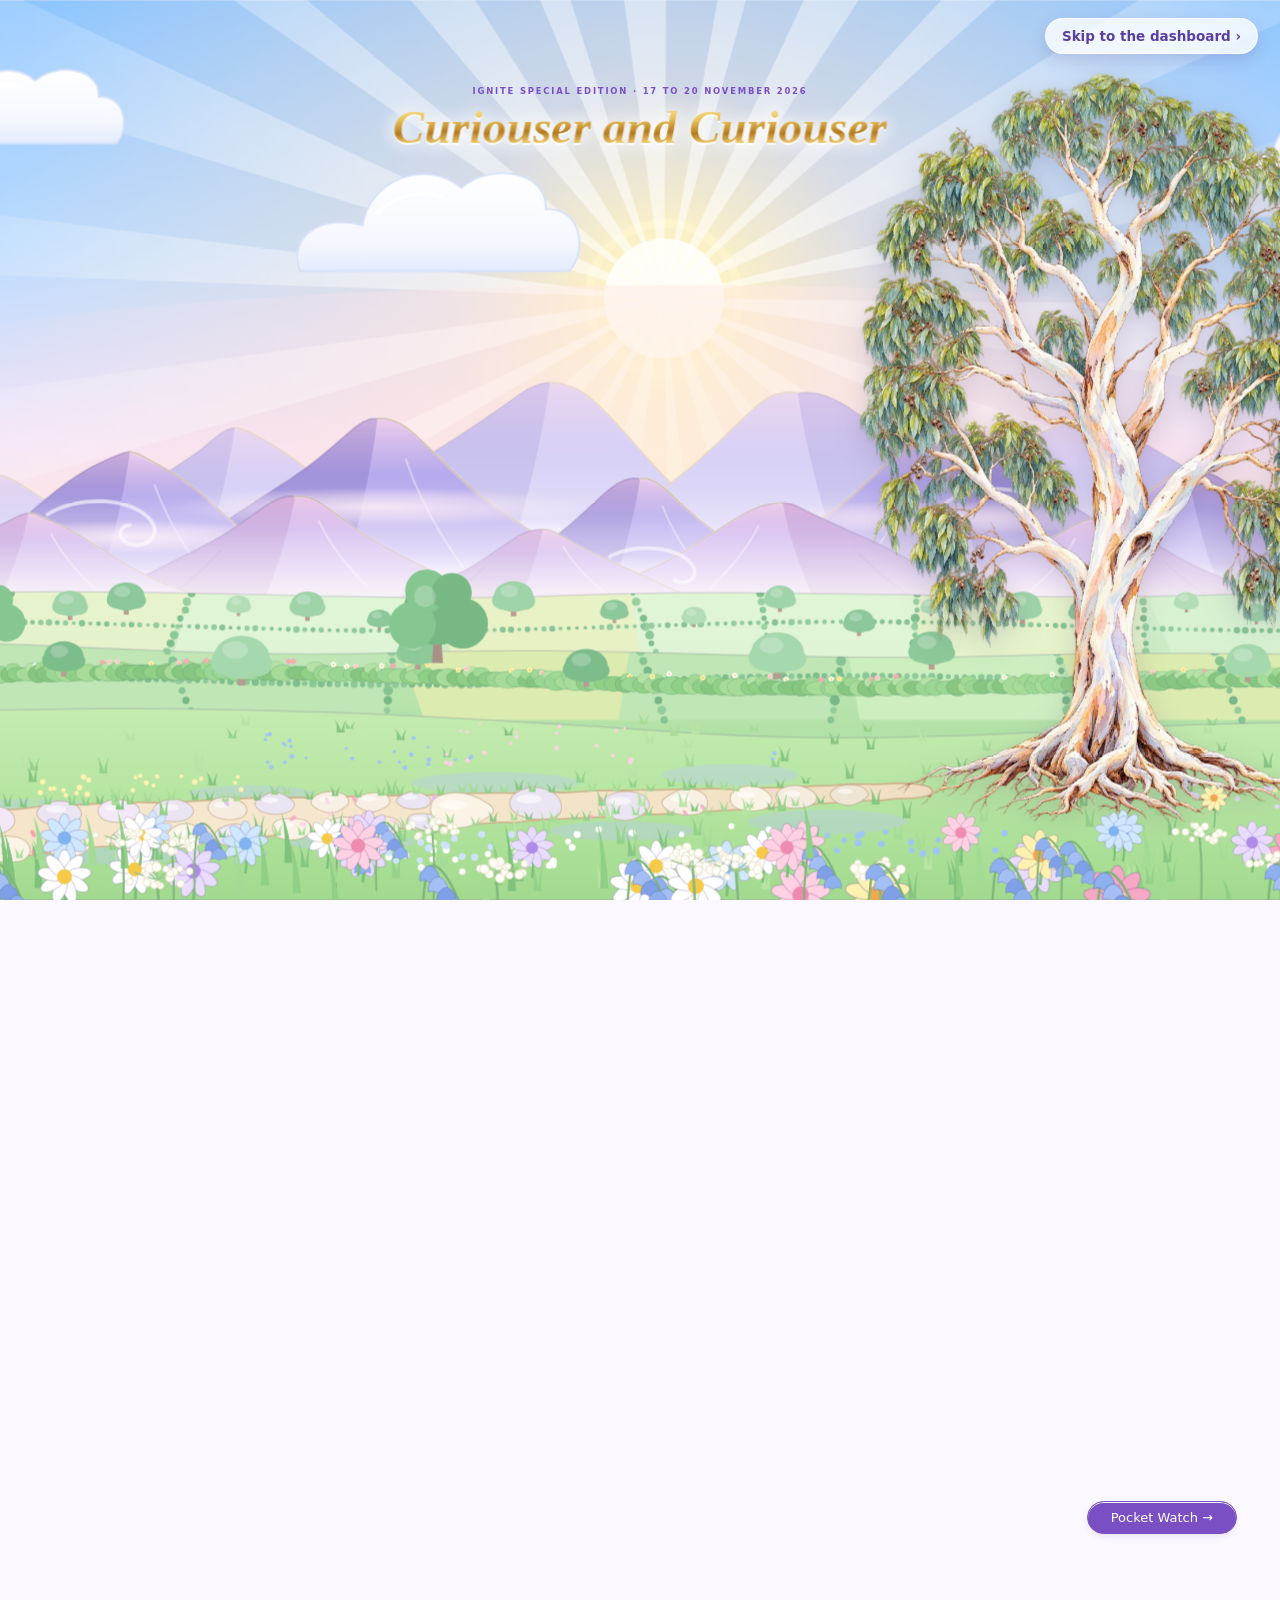
==== index.html @ 5c3e4cbd "IgniteUpdate" ====
<!DOCTYPE html>
<html lang="en-AU" dir="ltr">
<head><meta charset="utf-8"><meta name="viewport" content="width=device-width,initial-scale=1"><meta name="color-scheme" content="light">
<meta name="description" content="What&#x27;s new in Microsoft AI, and what it means for Queensland public sector agencies. Ignite Special Edition covers 17 to 20 November 2026. Built from public sources."><meta name="theme-color" content="#c9b6f2"><link rel="icon" type="image/png" sizes="32x32" href="[data-uri]"><link rel="icon" type="image/png" sizes="16x16" href="[data-uri]"><link rel="icon" type="image/png" sizes="96x96" href="assets/favicon-96.2135ca003a.png"><link rel="apple-touch-icon" sizes="180x180" href="assets/apple-touch-180.22fc357d3d.png">
<meta property="og:type" content="website"><meta property="og:site_name" content="Curiouser and Curiouser"><meta property="og:title" content="Curiouser and Curiouser | Ignite Special Edition"><meta property="og:description" content="What&#x27;s new in Microsoft AI, and what it means for Queensland public sector agencies. Ignite Special Edition covers 17 to 20 November 2026. Built from public sources."><meta property="og:url" content="https://www.curiouserandcuriouser.com.au/"><meta property="og:image" content="https://www.curiouserandcuriouser.com.au/preview.jpg"><meta property="og:image:width" content="1200"><meta property="og:image:height" content="630"><meta property="og:image:alt" content="A Wonderland garden of giant flowers and topiary animals, with the title Curiouser and Curiouser"><meta property="og:locale" content="en_AU">
<meta name="twitter:card" content="summary_large_image"><meta name="twitter:title" content="Curiouser and Curiouser | Ignite Special Edition"><meta name="twitter:description" content="What&#x27;s new in Microsoft AI, and what it means for Queensland public sector agencies. Ignite Special Edition covers 17 to 20 November 2026. Built from public sources."><meta name="twitter:image" content="https://www.curiouserandcuriouser.com.au/preview.jpg">
<script>(function(){try{var P=location.pathname;if(/^https?:$/.test(location.protocol)&&/^\/[^\/.]+$/.test(P)&&!/^\/issue-[a-z0-9]+$/i.test(P))history.replaceState(null,'',P+'/'+location.search+location.hash)}catch(e){}var R=document.documentElement;R.classList.add('ccload');/* v78: which side of the looking-glass (cc-side); the letters #garden and #lookingglass choose it (v79: not #glass, the address of a chapter); the garden is the default */try{var h0=location.hash,sd=null;/* v90: a learning plan link opens the garden's School on the plan, with no welcome or set-up */if(h0.indexOf('#plan=')===0){window.CC_PLAN=h0.slice(6);sd='garden';localStorage.setItem('cc-side',sd);if(!localStorage.getItem('cc-side-how'))localStorage.setItem('cc-side-how','plan');history.replaceState(null,'',location.pathname+location.search+'#school')}else if(h0.indexOf('#progress=')===0){/* v94: Take my progress with me. The link carries the reader's own School ticks and plans to this browser (nothing is stored anywhere else) */try{var ps=h0.slice(10).replace(/-/g,'+').replace(/_/g,'/');while(ps.length%4)ps+='=';var po=JSON.parse(decodeURIComponent(escape(atob(ps))));if(po&&po.v===1&&po.k){for(var pk in po.k){if(/^cc-(mts-(term|ticks|stage|on|sub)|term|gterm|bk-(read|prac|pass)|plan-open|plans|plan-draft|sch-(who|uses|keep)|cb-(ticks|sq)|cat|cat-path)$/.test(pk)&&typeof po.k[pk]==='string')localStorage.setItem(pk,po.k[pk])}window.CC_PROG=true}}catch(e){}window.CC_DEEP=true;sd='garden';localStorage.setItem('cc-side',sd);if(!localStorage.getItem('cc-side-how'))localStorage.setItem('cc-side-how','progress');history.replaceState(null,'',location.pathname+location.search+'#school')}else if(/^#touch-[a-z0-9-]+$/i.test(h0)){/* v92: a What does it touch? link opens its page through the looking-glass (unless the reader already chose a side), with no welcome in the way */window.CC_DEEP=true;sd=localStorage.getItem('cc-side');if(!sd){sd='glass';localStorage.setItem('cc-side',sd);localStorage.setItem('cc-side-how','link')}}else if(h0==='#garden'||h0==='#lookingglass'){sd=h0==='#garden'?'garden':'glass';localStorage.setItem('cc-side',sd);localStorage.setItem('cc-side-how','letter');history.replaceState(null,'',location.pathname+location.search+'#overview')}else sd=localStorage.getItem('cc-side');R.classList.add(sd==='glass'?'ccglass':'ccgarden')}catch(e){R.classList.add('ccgarden')}try{var th=localStorage.getItem('cc-theme');if(th==='dark'||(th==='auto'&&matchMedia('(prefers-color-scheme: dark)').matches)){R.classList.add('ccdark');document.write('<link rel="stylesheet" id="ccdarkcss" href="assets/dark.770c6f17af.css">')}}catch(e){}try{if(localStorage.getItem('cc-calm')==='1')R.classList.add('calm')}catch(e){}try{if(!window.CC_PLAN&&!window.CC_DEEP&&(location.hash==='#welcome'||!localStorage.getItem('cc-intro-issue-ignite')))R.classList.add('ccpre')}catch(e){R.classList.add('ccpre')}
/* lighter effects for modest computers: no graphics chip (virtual desktops), very few cores or little memory. cc-lite 1 forces on, 0 forces off */
var lite=false,why='';try{var f=localStorage.getItem('cc-lite');if(f==='1'){lite=true;why='chosen'}else if(f!=='0'){var n=navigator,c=n.hardwareConcurrency||8,m=n.deviceMemory||0;if(c<=2||(m&&m<=2)||(c<=4&&m&&m<=4)){lite=true;why='device'}if(!lite){var cv=document.createElement('canvas'),gl=cv.getContext('webgl')||cv.getContext('experimental-webgl');if(!gl){lite=true;why='nogl'}else{var d=gl.getExtension('WEBGL_debug_renderer_info'),r=d?String(gl.getParameter(d.UNMASKED_RENDERER_WEBGL)):'';if(/SwiftShader|llvmpipe|softpipe|Basic Render|Software/i.test(r)){lite=true;why='software'}var lc=gl.getExtension('WEBGL_lose_context');if(lc)lc.loseContext()}}}}catch(e){}if(lite){R.classList.add('lite');window.CC_LITE=why}
window.ccP=function(x){var b=document.getElementById('cclbar');if(b)b.style.width=Math.max(6,Math.round(x*100))+'%'};
addEventListener('load',function(){setTimeout(function(){R.classList.remove('ccload');if(!document.getElementById('ix')&&!window.CC_IX_WAIT)R.classList.remove('ccpre')},1500)});})();</script>
<style>#ccl{display:none}html.ccload #ccl,html.ccpre #ccl{display:grid}html.ccload body>*:not(#ccl):not(#ix),html.ccpre body>*:not(#ccl):not(#ix){visibility:hidden!important}html.ccload body,html.ccpre body{background:#fffaf3!important;overflow:hidden}
#ccl{position:fixed;inset:0;z-index:4900;place-items:center;background:radial-gradient(circle at 50% 42%,#ffffff 0%,#fffaf3 42%,#f4ecff 100%);font-family:Georgia,'Times New Roman',serif;color:#3a2a63;transition:opacity .45s ease}
html.ccl-out #ccl{opacity:0;pointer-events:none}
html.ccdark #ccl{background:radial-gradient(circle at 50% 42%,#29225c 0%,#15123c 46%,#0b0a1f 100%);color:#efe8ff}html.ccdark.ccload body,html.ccdark.ccpre body{background:#0e0c27!important}html.ccdark .cclc .k{color:#b9a3f2}html.ccdark .cclm{color:#c9bfe0}html.ccdark .cclm2{color:#a59cbc}html.ccdark .cclb{background:rgba(185,163,242,.18)}
.cclc{display:flex;flex-direction:column;align-items:center;gap:10px;text-align:center;padding:24px}
.cclcat{width:96px;height:56px;margin-bottom:-6px}.cclcat .ccg,.cclcat .cce,.cclcat .cco{opacity:0;animation:cclin .7s forwards}.cclcat .ccg{animation-delay:.25s}.cclcat .cce{animation-delay:1.2s}.cclcat .cco{animation-delay:2.4s;animation-duration:1.4s}
.cclw{width:84px;height:84px;filter:drop-shadow(0 6px 14px rgba(84,58,140,.18))}.cclw .h{transform-origin:42px 50px;animation:cclh 3s linear infinite}.cclw .h2{animation-duration:36s}@keyframes cclh{to{transform:rotate(360deg)}}
.cclc b{font:700 26px/1.15 Georgia,serif;letter-spacing:.3px}.cclc .k{font:700 11.5px/1 'Segoe UI',system-ui,sans-serif;letter-spacing:2px;text-transform:uppercase;color:#7a4fc4}
.cclm{font:italic 16px/1.4 Georgia,serif;color:#5b5274}.cclm2{font:13px/1.4 'Segoe UI',system-ui,sans-serif;color:#8a82a0;opacity:0;animation:cclin .8s 7s forwards}@keyframes cclin{to{opacity:1}}
.cclb{width:200px;height:6px;border-radius:99px;background:rgba(122,79,196,.14);overflow:hidden;margin-top:4px}.cclb i{display:block;height:100%;width:6%;border-radius:inherit;background:linear-gradient(90deg,#c9b6f2,#7a4fc4);transition:width .5s ease}
@media (prefers-reduced-motion:reduce){.cclw .h{animation:none}.cclcat .ccg,.cclcat .cce,.cclcat .cco{animation:none;opacity:1}}</style>
<title>Curiouser and Curiouser | Ignite Special Edition | Microsoft AI update for the Queensland public sector</title>
<style>:root{--ink:#2b2340;--ink2:#5b5274;--mute:#8a82a0;--lilac:#c9b6f2;--lilac2:#ece4ff;--mint:#bfeedd;--mint2:#e6fbf3;--peach:#ffd3bd;--peach2:#fff0e7;--sky:#bfe0fb;--sky2:#e9f5ff;--rose:#f7c3d4;--rose2:#fff0f5;--butter:#fbe7a8;--plum:#7a4fc4;--teal:#2f9c8a;--coral:#e0785e;--glass:rgba(255,255,255,.58);--glass2:rgba(255,255,255,.78);--line:rgba(122,79,196,.16);--shadow:0 10px 30px rgba(84,58,140,.13),0 2px 6px rgba(84,58,140,.06);--r:22px;--bg:#fbf8ff;--card:#fff}@media (prefers-color-scheme: dark){:root{--bg:#fbf8ff}}*{box-sizing:border-box}html{scroll-behavior:smooth}body{margin:0;font-family:"Segoe UI Variable Text","Segoe UI",system-ui,-apple-system,sans-serif;color:var(--ink);background:var(--bg);font-size:15px;line-height:1.5;overflow-x:hidden}body:before{content:"";position:fixed;inset:0;z-index:-2;background:radial-gradient(900px 600px at 10% 10%,#efe6ff 0,transparent 60%),radial-gradient(800px 600px at 90% 20%,#e3f7ff 0,transparent 60%),radial-gradient(900px 700px at 50% 100%,#fff0e6 0,transparent 60%),var(--bg)}a{color:var(--plum)}h1,h2,h3,h4{font-family:"Georgia","Iowan Old Style","Palatino Linotype",serif;font-weight:600;margin:0;letter-spacing:.2px}.wrap{max-width:1320px;margin:0 auto;padding:0 24px}.nav{position:sticky;top:0;z-index:50;backdrop-filter:blur(14px) saturate(1.4);-webkit-backdrop-filter:blur(14px) saturate(1.4);background:rgba(255,255,255,.62);border-bottom:1px solid var(--line)}.nav .wrap{display:flex;align-items:center;gap:14px;height:58px}.brand{display:flex;align-items:center;gap:10px;font-family:Georgia,serif;font-weight:700;white-space:nowrap}.brand svg{width:30px;height:30px}.navlinks{display:flex;gap:4px;overflow-x:auto;scrollbar-width:none;margin-inline-start:auto}.navlinks::-webkit-scrollbar{display:none}.navlinks a{white-space:nowrap;text-decoration:none;color:var(--ink2);font-size:13px;padding:7px 11px;border-radius:999px;transition:.25s}.navlinks a:hover,.navlinks a.on{background:var(--lilac2);color:var(--plum)}.progress{position:absolute;left:0;bottom:-1px;height:3px;background:linear-gradient(90deg,var(--lilac),var(--rose),var(--peach),var(--mint));width:0}.hero{position:relative;min-height:640px;display:flex;align-items:flex-end;overflow:hidden}.hero .bg{position:absolute;inset:0;background-size:cover;background-position:center 60%;transform:scale(1.08);animation:drift 26s ease-in-out infinite alternate}@keyframes drift{to{transform:scale(1.16) translate(-1.5%,-1%)}}.hero:after{content:"";position:absolute;inset:0;background:linear-gradient(180deg,rgba(255,255,255,.0) 0%,rgba(251,248,255,.15) 45%,rgba(251,248,255,.95) 100%)}.hero .wrap{position:relative;z-index:2;width:100%;padding-bottom:40px}.issue{display:inline-flex;gap:10px;align-items:center;background:var(--glass2);border:1px solid rgba(255,255,255,.9);border-radius:999px;padding:6px 14px 6px 8px;font-size:13px;box-shadow:var(--shadow)}.issue b{background:var(--plum);color:#fff;border-radius:999px;padding:2px 10px}.hero h1{font-size:clamp(44px,7vw,92px);line-height:.98;margin:18px 0 8px;color:#3a2a63;text-shadow:0 2px 0 rgba(255,255,255,.7)}.hero h1 span{display:inline-block;animation:bob 4s ease-in-out infinite}.hero h1 span:nth-child(2){animation-delay:.6s;font-style:italic;color:var(--plum)}@keyframes bob{50%{transform:translateY(-6px) rotate(-1deg)}}.hero p.lede{font-size:19px;max-width:720px;color:var(--ink2);margin:0 0 22px}.heads{display:grid;grid-template-columns:repeat(3,1fr);gap:16px}.head{background:var(--glass2);backdrop-filter:blur(12px);-webkit-backdrop-filter:blur(12px);border:1px solid rgba(255,255,255,.9);border-radius:var(--r);padding:16px 18px;box-shadow:var(--shadow);position:relative;transition:transform .35s}.head:hover{transform:translateY(-6px) rotate(-.4deg)}.head .n{font-family:Georgia,serif;font-size:34px;color:var(--plum);line-height:1;opacity:.35;position:absolute;inset-inline-end:14px;top:10px}.head h3{font-size:18px;margin:6px 0 4px}.head p{margin:0;color:var(--ink2);font-size:14px}.watch{position:absolute;inset-inline-end:5%;top:90px;width:150px;z-index:2;filter:drop-shadow(0 10px 20px rgba(84,58,140,.25));animation:swing 3.2s ease-in-out infinite;transform-origin:50% 0}@keyframes swing{0%,100%{transform:rotate(7deg)}50%{transform:rotate(-7deg)}}.watch .hand{transform-origin:75px 95px;animation:tick 6s steps(60) infinite}.watch .hand2{transform-origin:75px 95px;animation:tick 60s linear infinite}@keyframes tick{to{transform:rotate(360deg)}}.rabbit{position:absolute;bottom:150px;z-index:2;width:70px;animation:hop 14s linear infinite}@keyframes hop{0%{left:-90px}100%{left:110%}}.rabbit svg{animation:jump .7s ease-in-out infinite}@keyframes jump{50%{transform:translateY(-22px) rotate(-6deg)}}.faller{position:fixed;top:-40px;z-index:-1;pointer-events:none;opacity:.55;animation:fall linear infinite}@keyframes fall{to{transform:translateY(110vh) rotate(540deg)}}section.sec{position:relative;padding:34px 0 30px;scroll-margin-top:64px}.banner{position:relative;height:190px;border-radius:28px;overflow:hidden;margin-bottom:-70px;box-shadow:var(--shadow)}.banner .img{position:absolute;inset:-20px 0;background-size:cover;background-position:center;will-change:transform}.banner:after{content:"";position:absolute;inset:0;background:linear-gradient(180deg,rgba(255,255,255,0) 30%,rgba(251,248,255,.85))}.sechead{position:relative;z-index:2;display:flex;align-items:center;gap:16px;background:var(--glass2);backdrop-filter:blur(14px);-webkit-backdrop-filter:blur(14px);border:1px solid rgba(255,255,255,.95);border-radius:var(--r);padding:14px 20px;margin:0 22px 22px;box-shadow:var(--shadow)}.sechead .ico{width:58px;height:58px;flex:none;border-radius:18px;display:grid;place-items:center;background:linear-gradient(135deg,var(--lilac2),var(--rose2))}.sechead .ico svg{width:40px;height:40px}.sechead .k{font-size:11.5px;text-transform:uppercase;letter-spacing:1.6px;color:var(--plum);font-weight:700}.sechead h2{font-size:28px;line-height:1.1}.sechead p{margin:2px 0 0;color:var(--ink2);font-size:14px}.sechead .top{margin-inline-start:auto;flex:none;text-decoration:none;font-size:12.5px;color:var(--plum);background:#fff;border:1px solid var(--line);border-radius:999px;padding:7px 12px;display:flex;gap:6px;align-items:center;transition:.25s}.sechead .top:hover{background:var(--plum);color:#fff}.sechead .top svg{width:14px;height:14px;animation:upbob 1.6s ease-in-out infinite}@keyframes upbob{50%{transform:translateY(-3px)}}.a-float{animation:float 3.4s ease-in-out infinite}@keyframes float{50%{transform:translateY(-4px) rotate(3deg)}}.a-spin{animation:spin 9s linear infinite;transform-origin:center;transform-box:fill-box}@keyframes spin{to{transform:rotate(360deg)}}.a-wobble{animation:wobble 2.6s ease-in-out infinite;transform-origin:center bottom;transform-box:fill-box}@keyframes wobble{0%,100%{transform:rotate(-6deg)}50%{transform:rotate(6deg)}}.a-pulse{animation:pulse 2.2s ease-in-out infinite;transform-origin:center;transform-box:fill-box}@keyframes pulse{50%{transform:scale(1.12)}}.a-blink{animation:blink 4s ease-in-out infinite}@keyframes blink{0%,90%,100%{opacity:1}45%{opacity:.25}}.a-steam{animation:steam 2.4s ease-in-out infinite}@keyframes steam{0%{opacity:0;transform:translateY(4px)}50%{opacity:1}100%{opacity:0;transform:translateY(-6px)}}.a-grin{animation:grin 5s ease-in-out infinite}@keyframes grin{0%,100%{opacity:1}50%{opacity:.15}}.a-crawl{animation:crawl 1.4s ease-in-out infinite;transform-box:fill-box;transform-origin:center}@keyframes crawl{50%{transform:scaleX(1.08) translateY(-1px)}}.glass{background:var(--glass);backdrop-filter:blur(14px) saturate(1.3);-webkit-backdrop-filter:blur(14px) saturate(1.3);border:1px solid rgba(255,255,255,.9);border-radius:var(--r);box-shadow:var(--shadow)}.reveal{opacity:0;transform:translateY(26px) scale(.98);transition:opacity .7s ease,transform .7s cubic-bezier(.2,.8,.2,1)}.reveal.in{opacity:1;transform:none}.kpis{display:grid;grid-template-columns:repeat(6,1fr);gap:14px;margin-bottom:16px}.kpi{padding:16px;position:relative;overflow:hidden;cursor:default}.kpi .kl{font-size:12px;color:var(--ink2);font-weight:600;display:flex;gap:8px;align-items:center}.kpi .kl svg{width:22px;height:22px}.kpi .kv{font-family:Georgia,serif;font-size:40px;line-height:1.05;margin-top:6px;color:#3a2a63}.kpi .ks{font-size:12px;color:var(--mute)}.kpi:before{content:"";position:absolute;width:120px;height:120px;border-radius:50%;inset-inline-end:-40px;top:-40px;background:var(--c,var(--lilac2));opacity:.7;transition:.5s}.kpi:hover:before{transform:scale(1.6)}.kpi>*{position:relative}.charts{display:grid;grid-template-columns:1.1fr 1.4fr 1fr;gap:14px}.chart{padding:18px}.chart h4{font-size:16px;margin-bottom:4px}.chart .sub{font-size:12.5px;color:var(--mute);margin-bottom:10px}.donut{display:flex;align-items:center;gap:16px}.donut svg{width:170px;height:170px;flex:none}.legend{display:grid;gap:6px;font-size:13px}.legend span{display:inline-block;width:10px;height:10px;border-radius:3px;margin-inline-end:7px}.bars{display:grid;gap:9px}.bar{display:grid;grid-template-columns:140px 1fr 30px;align-items:center;gap:10px;font-size:13px}.bar .tr{height:16px;background:rgba(122,79,196,.07);border-radius:9px;overflow:hidden}.bar .fl{height:100%;width:0;border-radius:9px;transition:width 1.4s cubic-bezier(.2,.8,.2,1)}.bar b{text-align:end}.cloudsplit{display:flex;gap:10px;margin-top:8px}.cloudsplit div{flex:1;border-radius:16px;padding:12px;text-align:center}.cloudsplit b{display:block;font-family:Georgia,serif;font-size:30px}.tip{position:fixed;z-index:200;pointer-events:none;background:#2b2340;color:#fff;font-size:12.5px;padding:8px 11px;border-radius:10px;max-width:280px;opacity:0;transform:translateY(6px);transition:opacity .15s,transform .15s;box-shadow:0 8px 20px rgba(0,0,0,.2)}.tip.on{opacity:1;transform:none}.rmtools{display:flex;gap:8px;flex-wrap:wrap;align-items:center;margin:16px 0 10px}.chip{border:1px solid var(--line);background:#fff;border-radius:999px;padding:6px 12px;font-size:12.5px;cursor:pointer;color:var(--ink2);transition:.2s;font-family:inherit}.chip:hover{border-color:var(--plum)}.chip.on{background:var(--plum);color:#fff;border-color:var(--plum)}.rmtable{width:100%;border-collapse:separate;border-spacing:0;font-size:13px}.rmtable th{text-align:start;font-size:11.5px;text-transform:uppercase;letter-spacing:1px;color:var(--mute);padding:8px 10px;border-bottom:1px solid var(--line);position:sticky;top:0;background:rgba(255,255,255,.95)}.rmtable td{padding:8px 10px;border-bottom:1px solid rgba(122,79,196,.08);vertical-align:top}.rmtable tr:hover td{background:rgba(201,182,242,.12)}.rmscroll{max-height:380px;overflow:auto;border-radius:16px}.pill{display:inline-block;font-size:11px;font-weight:700;border-radius:999px;padding:2px 9px;white-space:nowrap}.p-ga{background:#d5f5e8;color:#1f7a5f}.p-roll{background:#dcecff;color:#245c9c}.p-prev{background:#fde9cf;color:#9a5a12}.p-front{background:#ece2ff;color:#6a3fb5}.p-priv{background:#ffe0ea;color:#a33b62}.p-plan{background:#f1eef7;color:#5b5274}.p-us{background:#eee;color:#666}.tl{position:relative;padding:30px 10px 10px}.tl svg.track{position:absolute;left:0;top:58px;width:100%;height:40px}.tlrow{display:grid;grid-template-columns:repeat(7,1fr);gap:10px;position:relative}.tln{text-align:center;cursor:pointer}.tln .dot{width:58px;height:58px;margin:0 auto 10px;border-radius:50%;background:#fff;border:3px solid var(--lilac);display:grid;place-items:center;position:relative;transition:.3s;box-shadow:var(--shadow)}.tln .dot svg{width:30px;height:30px}.tln:hover .dot{transform:scale(1.12) rotate(-6deg);border-color:var(--plum)}.tln.past .dot{border-color:var(--mint);background:var(--mint2)}.tln .dd{font-family:Georgia,serif;font-size:15px;font-weight:700}.tln .lab{font-size:13px;font-weight:600;margin:2px 0}.tln .cd{font-size:11.5px;color:var(--plum);font-weight:700}.tln .tx{font-size:12.5px;color:var(--ink2);max-height:0;overflow:hidden;transition:max-height .5s;margin-top:4px}.tln.open .tx,.tln:hover .tx{max-height:160px}.filters{display:flex;gap:8px;flex-wrap:wrap;margin:0 0 16px}.masonry{columns:4 270px;column-gap:16px}.flip{break-inside:avoid;margin-bottom:16px;perspective:1200px;cursor:pointer;display:block}.flip .in{position:relative;transition:transform .8s cubic-bezier(.2,.8,.2,1);transform-style:preserve-3d;display:grid}.flip.f .in{transform:rotateY(180deg)}.flip .fc,.flip .bc{grid-area:1/1;backface-visibility:hidden;-webkit-backface-visibility:hidden;border-radius:var(--r);padding:16px 18px 14px;background:var(--glass2);border:1px solid rgba(255,255,255,.95);box-shadow:var(--shadow);display:flex;flex-direction:column}.flip .bc{transform:rotateY(180deg);background:linear-gradient(160deg,#fff 0,var(--tc2,#f6f0ff) 100%)}.flip .fc:before{content:"";position:absolute;inset:0 0 auto 0;height:6px;border-radius:var(--r) var(--r) 0 0;background:var(--tc,var(--lilac))}.flip.h1 .fc,.flip.h1 .bc{min-height:210px}.flip.h2 .fc,.flip.h2 .bc{min-height:250px}.flip.h3 .fc,.flip.h3 .bc{min-height:290px}.flip:hover .fc{transform:translateY(-3px)}.ftop{display:flex;gap:10px;align-items:center;margin-bottom:8px}.ftop .ti{width:44px;height:44px;border-radius:14px;display:grid;place-items:center;background:var(--tc2,#f3edff);flex:none}.ftop .ti svg{width:30px;height:30px}.ftop .pr{font-size:11px;text-transform:uppercase;letter-spacing:1.2px;color:var(--mute);font-weight:700}.flip h3{font-size:17.5px;line-height:1.25;margin-bottom:6px}.flip p{margin:0 0 8px;font-size:13.5px;color:var(--ink2)}.flip .meta{margin-top:auto;display:flex;justify-content:space-between;align-items:center;gap:8px;font-size:11.5px;color:var(--mute)}.flip .why{font-size:11px;text-transform:uppercase;letter-spacing:1.3px;font-weight:800;color:var(--plum);margin-bottom:6px}.flip .bc p{font-size:14px;color:var(--ink)}.more{border:0;background:var(--plum);color:#fff;border-radius:999px;padding:6px 12px;font-size:12px;cursor:pointer;font-family:inherit;display:inline-flex;gap:6px;align-items:center}.more:hover{filter:brightness(1.1)}.hint{font-size:11px;color:var(--mute);display:flex;gap:5px;align-items:center}.hint svg{width:13px;height:13px;animation:spin 3s linear infinite}.scrim{position:fixed;inset:0;background:rgba(43,35,64,.28);backdrop-filter:blur(3px);opacity:0;pointer-events:none;transition:.35s;z-index:90}.scrim.on{opacity:1;pointer-events:auto}.drawer{position:fixed;top:0;inset-inline-end:0;height:100%;width:min(480px,94vw);z-index:100;background:rgba(255,255,255,.92);backdrop-filter:blur(18px);-webkit-backdrop-filter:blur(18px);box-shadow:-20px 0 50px rgba(84,58,140,.2);transform:translateX(105%);transition:transform .55s cubic-bezier(.2,.8,.2,1);display:flex;flex-direction:column;border-radius:28px 0 0 28px}.drawer.on{transform:none}.drawer .dh{padding:22px 24px 16px;background:linear-gradient(135deg,var(--lilac2),var(--rose2));border-radius:28px 0 0 0;position:relative}.drawer .dh svg.big{width:56px;height:56px}.drawer .dh h3{font-size:24px;margin:8px 0 6px}.drawer .db{padding:18px 24px;overflow:auto;flex:1}.drawer .db p{color:var(--ink2)}.drawer .x{position:absolute;inset-inline-end:16px;top:16px;width:38px;height:38px;border-radius:50%;border:0;background:#fff;cursor:pointer;font-size:20px;color:var(--plum);box-shadow:var(--shadow);transition:.3s}.drawer .x:hover{transform:rotate(90deg)}.srcs{list-style:none;padding:0;margin:8px 0 0;display:grid;gap:8px}.srcs li a{display:block;background:#fff;border:1px solid var(--line);border-radius:14px;padding:9px 12px;font-size:13px;text-decoration:none}.srcs li a:hover{border-color:var(--plum)}.dlabel{font-size:11px;text-transform:uppercase;letter-spacing:1.4px;font-weight:800;color:var(--plum);margin:16px 0 4px}.journey{padding:20px;position:relative;overflow:hidden}.jpath{width:100%;height:220px;display:block}.jstages{display:grid;grid-template-columns:repeat(6,1fr);gap:10px;margin-top:-6px}.jst{padding:12px;border-radius:18px;background:rgba(255,255,255,.7);border:1px solid rgba(255,255,255,.95);cursor:pointer;transition:.3s;text-align:center}.jst:hover,.jst.on{background:#fff;transform:translateY(-5px);box-shadow:var(--shadow)}.jst.on{outline:2px solid var(--plum)}.jst .k{font-size:10.5px;text-transform:uppercase;letter-spacing:1.4px;color:var(--plum);font-weight:800}.jst h4{font-size:15px;margin:3px 0}.jst .ji{width:40px;height:40px;margin:0 auto 4px}.jdetail{margin-top:14px;display:grid;grid-template-columns:1.3fr 1fr;gap:16px;padding:18px;border-radius:20px;background:rgba(255,255,255,.75)}.jdetail h3{font-size:22px}.jdetail ul{margin:6px 0 0;padding-inline-start:18px}.jdetail li{margin:4px 0;font-size:14px}.party{display:grid;grid-template-columns:1.15fr .85fr;gap:18px;align-items:center}.table svg{width:100%;height:auto;display:block}.seat{cursor:pointer}.seat circle.s{transition:.3s}.seat:hover circle.s,.seat.on circle.s{stroke:#7a4fc4;stroke-width:4}.flow{stroke-dasharray:4 10;animation:flowd 1.4s linear infinite}@keyframes flowd{to{stroke-dashoffset:-28}}.seatcard{padding:22px;min-height:300px}.seatcard h3{font-size:24px;margin:6px 0 10px}.seatcard .row{display:flex;gap:10px;margin:10px 0}.seatcard .row svg{width:26px;height:26px;flex:none}.seatcard .lbl{font-size:11px;text-transform:uppercase;letter-spacing:1.3px;font-weight:800;color:var(--plum)}.lg{display:grid;grid-template-columns:1.3fr 1fr;gap:18px}.lgstage{padding:16px;position:relative}.lgstage svg{width:100%;height:auto;display:block}.lgnode rect{transition:.4s}.lgnode.on rect{stroke:#7a4fc4;stroke-width:3;filter:drop-shadow(0 6px 10px rgba(122,79,196,.3))}.lgpanel{padding:22px;display:flex;flex-direction:column}.lgsteps{display:flex;gap:6px;margin:10px 0 14px}.lgsteps button{flex:1;height:8px;border:0;border-radius:6px;background:rgba(122,79,196,.15);cursor:pointer;padding:0}.lgsteps button.on{background:var(--plum)}.lgpanel h3{font-size:22px;margin-bottom:6px}.lgctl{margin-top:auto;display:flex;gap:8px}.btn{border:1px solid var(--line);background:#fff;border-radius:999px;padding:8px 14px;cursor:pointer;font-family:inherit;font-size:13px;color:var(--plum);display:inline-flex;gap:6px;align-items:center}.btn.p{background:var(--plum);color:#fff;border-color:var(--plum)}.court{columns:3 300px;column-gap:16px}.decree{break-inside:avoid;margin-bottom:16px;padding:16px 18px;position:relative;transition:.3s}.decree:hover{transform:translateY(-4px)}.decree .own{display:inline-flex;gap:6px;align-items:center;font-size:11px;font-weight:800;text-transform:uppercase;letter-spacing:1.2px;border-radius:999px;padding:3px 10px}.decree h3{font-size:17px;margin:8px 0 6px}.decree p{margin:0;font-size:13.5px;color:var(--ink2)}.decree .urg{position:absolute;inset-inline-end:14px;top:14px;display:flex;gap:2px}.decree .urg svg{width:16px;height:16px}.decree .done{margin-top:10px;display:flex;justify-content:space-between;align-items:center}.decree.ticked{opacity:.6}.decree.ticked h3{text-decoration:line-through}.tick{display:inline-flex;gap:6px;align-items:center;font-size:12px;color:var(--ink2);cursor:pointer;background:none;border:0;font-family:inherit;padding:0}.tick i{width:18px;height:18px;border-radius:6px;border:2px solid var(--lilac);display:grid;place-items:center;font-style:normal;color:#fff;font-size:12px;transition:.2s}.decree.ticked .tick i{background:var(--teal);border-color:var(--teal)}.courtbar{display:flex;align-items:center;gap:14px;margin-bottom:14px;flex-wrap:wrap}.meter{flex:1;min-width:200px;height:12px;border-radius:8px;background:rgba(122,79,196,.1);overflow:hidden}.meter i{display:block;height:100%;width:0;background:linear-gradient(90deg,var(--rose),var(--plum));transition:width .6s}.horizon{display:grid;grid-template-columns:repeat(auto-fill,minmax(230px,1fr));gap:14px}.hz{padding:16px;position:relative;overflow:hidden;animation:fadeHz 7s ease-in-out infinite}.hz:nth-child(2n){animation-delay:1.4s}.hz:nth-child(3n){animation-delay:2.8s}@keyframes fadeHz{0%,100%{opacity:1}50%{opacity:.62}}.hz:hover{animation-play-state:paused;opacity:1}.hz .w{font-size:11.5px;font-weight:800;color:var(--plum);text-transform:uppercase;letter-spacing:1.1px}.hz h3{font-size:16.5px;margin:6px 0}.hz p{font-size:13px;color:var(--ink2);margin:0}.hz svg.grin{position:absolute;inset-inline-end:-10px;bottom:-14px;width:90px;opacity:.22}.two{display:grid;grid-template-columns:1fr 1fr;gap:18px}.ev{display:flex;gap:12px;align-items:center;padding:12px 14px;border-radius:16px;background:rgba(255,255,255,.75);margin-bottom:10px;text-decoration:none;color:inherit;transition:.25s;border:1px solid transparent}.ev:hover{border-color:var(--plum);transform:translateX(4px)}.ev svg{width:34px;height:34px;flex:none}.ev b{display:block;font-size:14px}.ev span{font-size:12px;color:var(--mute)}.ask{padding:22px}.ask ol{padding-inline-start:20px;margin:8px 0}.ask li{margin:8px 0}.foot{padding:30px 0 60px;font-size:12.5px;color:var(--mute)}.foot .srcgrid{columns:2 340px;column-gap:24px}.foot .srcgrid a{display:block;margin:0 0 6px;text-decoration:none;color:var(--ink2);break-inside:avoid}.foot .srcgrid a:hover{color:var(--plum)}.fab{position:fixed;inset-inline-end:20px;bottom:20px;z-index:60;width:52px;height:52px;border-radius:50%;background:var(--plum);color:#fff;display:grid;place-items:center;box-shadow:0 10px 24px rgba(122,79,196,.4);text-decoration:none;opacity:0;transform:translateY(20px);transition:.35s}.fab.on{opacity:1;transform:none}.fab svg{width:22px;height:22px;animation:upbob 1.6s ease-in-out infinite}@media (max-width:1100px){.kpis{grid-template-columns:repeat(3,1fr)}.charts,.party,.lg,.jdetail,.two{grid-template-columns:1fr}.jstages{grid-template-columns:repeat(3,1fr)}.tlrow{grid-template-columns:repeat(4,1fr)}.heads{grid-template-columns:1fr}.watch{display:none}}@media (prefers-reduced-motion:reduce){*{animation:none!important;transition:none!important}.reveal{opacity:1;transform:none}}@media print{.nav,.fab,.faller,.drawer,.scrim{display:none}.reveal{opacity:1;transform:none}}.rabbit svg{width:70px;height:70px}.faller svg,div[style*="width:"]>svg,.ji svg,#dhico svg,[data-ico] svg{width:100%;height:100%}.sechead .top [data-ico]{width:14px;height:14px;display:inline-block}.fab [data-ico]{width:22px;height:22px;display:block}#brandIco{width:30px;height:30px;display:inline-block}

.nav .wrap{height:auto;min-height:62px;padding-top:6px;padding-bottom:6px}.brand{background:none;border:0;cursor:pointer;color:var(--ink);font-size:16px;padding:0;font-family:Georgia,serif}.brand img{width:34px;height:34px;object-fit:contain;animation:bob 2.4s ease-in-out infinite}.tabs{display:flex;gap:4px;overflow-x:auto;scrollbar-width:none;margin-inline-start:auto;padding:4px 2px}.tabs::-webkit-scrollbar{display:none}.tab{display:flex;align-items:center;gap:7px;white-space:nowrap;border:1px solid transparent;background:transparent;color:var(--ink2);font:600 13px/1 inherit;font-family:inherit;padding:7px 12px 7px 8px;border-radius:999px;cursor:pointer;transition:.25s}.tab .ti2{width:24px;height:24px;flex:none}.tab:hover{background:rgba(255,255,255,.8);border-color:var(--line)}.tab.on{background:var(--plum);color:#fff;box-shadow:0 6px 16px rgba(122,79,196,.35)}.tab.on .ti2{background:#fff;border-radius:50%;padding:2px}.hero{min-height:560px}.watch{top:70px}.hare{position:absolute;bottom:36%;z-index:3;left:-160px;animation:hareRun 16s linear infinite;pointer-events:none}.hare-hop{width:120px;animation:hareHop .62s ease-in-out infinite}.hare-hop img{width:100%;display:block;filter:drop-shadow(0 8px 10px rgba(84,58,140,.25))}.hare-say{position:absolute;top:-30px;left:70px;background:#fff;border-radius:14px;padding:4px 10px;font:italic 13px Georgia,serif;color:var(--plum);box-shadow:var(--shadow);white-space:nowrap;opacity:0;animation:say 16s linear infinite}@keyframes hareRun{0%{left:-160px}100%{left:calc(100% + 160px)}}@keyframes hareHop{0%,100%{transform:translateY(0) rotate(0)}40%{transform:translateY(-34px) rotate(-5deg)}70%{transform:translateY(-10px) rotate(2deg)}}@keyframes say{0%,25%{opacity:0}30%,55%{opacity:1}60%,100%{opacity:0}}.head{text-align:start;font:inherit;color:inherit;cursor:pointer}.head .go{display:inline-block;margin-top:8px;font-size:12.5px;color:var(--plum);font-weight:700}.head:hover .go{text-decoration:underline}#panels{min-height:60vh;scroll-margin-top:var(--navh,70px)}.panel{display:none;padding:26px 0 10px;animation:panelIn .6s cubic-bezier(.2,.8,.2,1)}.panel.on{display:block}@keyframes panelIn{from{opacity:0;transform:translateY(18px)}to{opacity:1;transform:none}}.pbanner{position:relative;height:200px;border-radius:28px;overflow:hidden;box-shadow:var(--shadow);margin-bottom:-74px}.pbanner .img{position:absolute;inset:-10px;background-size:cover;background-position:center;animation:drift 30s ease-in-out infinite alternate}.pbanner:after{content:"";position:absolute;inset:0;background:linear-gradient(180deg,rgba(255,255,255,0) 30%,rgba(251,248,255,.85))}.phead{position:relative;z-index:2;display:flex;align-items:center;gap:16px;background:var(--glass2);backdrop-filter:blur(14px);-webkit-backdrop-filter:blur(14px);border:1px solid rgba(255,255,255,.95);border-radius:var(--r);padding:14px 20px;margin:0 22px 22px;box-shadow:var(--shadow)}.phead .ico{width:58px;height:58px;flex:none;border-radius:18px;display:grid;place-items:center;background:linear-gradient(135deg,var(--lilac2),var(--rose2))}.phead .ico svg{width:40px;height:40px}.phead .k{font-size:11.5px;text-transform:uppercase;letter-spacing:1.6px;color:var(--plum);font-weight:700}.phead h2{font-size:28px;line-height:1.1}.phead p{margin:2px 0 0;color:var(--ink2);font-size:14px}.pnav{display:flex;justify-content:space-between;align-items:center;gap:10px;margin:26px 0 10px;padding:14px;border-radius:var(--r);background:rgba(255,255,255,.55);border:1px solid rgba(255,255,255,.9)}.pnav .btn{min-width:150px;justify-content:center}.btn [data-ico]{width:14px;height:14px;display:inline-block}.fab{border:0;cursor:pointer}.fab [data-ico]{width:22px;height:22px}#rmq{margin-inline-start:auto;border:1px solid var(--line);border-radius:999px;padding:7px 12px;font-family:inherit;min-width:180px}.flip .ps{margin-top:6px;padding:8px 10px;border-radius:12px;background:rgba(122,79,196,.07);font-size:12.5px;color:var(--ink)}.flip .ps b{display:block;font-size:10.5px;letter-spacing:1.2px;text-transform:uppercase;color:var(--teal);margin-bottom:2px}.flip.h1 .fc,.flip.h1 .bc{min-height:280px}.flip.h2 .fc,.flip.h2 .bc{min-height:300px}.flip.h3 .fc,.flip.h3 .bc{min-height:320px}.pslead{display:grid;grid-template-columns:repeat(3,1fr);gap:14px;margin-bottom:14px}.lead{padding:18px;position:relative;overflow:hidden}.lead .num{font-family:Georgia,serif;font-size:44px;color:var(--plum);line-height:1}.lead h3{font-size:18px;margin:4px 0 6px}.lead p{font-size:13.5px;color:var(--ink2);margin:0 0 8px}.lead .ev{font-size:12px;color:var(--mute)}.lead .lic{position:absolute;inset-inline-end:12px;top:12px;width:46px;height:46px}.race{padding:16px 18px;margin-bottom:14px}.racehead h4{font-size:16px}.racehead .sub{font-size:12.5px;color:var(--mute)}.racetrack{position:relative;height:210px;margin-top:8px}.lane{position:absolute;left:96px;right:10px;height:64px;border-radius:40px;background:repeating-linear-gradient(90deg,rgba(255,255,255,.8) 0 18px,rgba(201,182,242,.18) 18px 36px);border:2px dashed rgba(122,79,196,.2)}.lanelab{position:absolute;left:0;width:88px;font-weight:800;font-size:13px;display:flex;align-items:center;gap:6px;height:64px}.lanelab i{font-style:normal;font-size:20px}.runner{position:absolute;width:30px;height:30px;margin:-15px 0 0 -15px;border-radius:50%;border:3px solid #fff;box-shadow:0 4px 10px rgba(84,58,140,.25);cursor:pointer;transition:transform .25s;animation:runbob 1.8s ease-in-out infinite}.runner:hover{transform:scale(1.35);z-index:3}@keyframes runbob{50%{margin-top:-21px}}.monthtick{position:absolute;bottom:0;font-size:11px;color:var(--mute);transform:translateX(-50%)}.monthtick:before{content:"";position:absolute;left:50%;bottom:16px;height:150px;border-left:1px dotted rgba(122,79,196,.25)}.psbar{display:grid;grid-template-columns:1fr 1.2fr;gap:14px;align-items:start;margin-bottom:14px}.psmix{padding:16px 18px}.psmix h4{font-size:16px}.psmix .sub{font-size:12.5px;color:var(--mute);margin-bottom:8px}.tb{display:grid;grid-template-columns:150px 1fr 40px;gap:8px;align-items:center;font-size:12.5px;margin:6px 0}.tb .tr{display:flex;height:16px;border-radius:9px;overflow:hidden;background:rgba(122,79,196,.07)}.tb .au,.tb .uk{height:100%;width:0;transition:width 1.2s cubic-bezier(.2,.8,.2,1)}.tb .au{background:#9fe0c8}.tb .uk{background:#9fd0f5}.psfilters{display:flex;flex-direction:column;gap:10px;padding-top:6px}.psfilters span{display:flex;flex-wrap:wrap;gap:6px}.pscard{break-inside:avoid;margin-bottom:16px;padding:16px 18px;cursor:pointer;transition:.3s;position:relative}.pscard:hover{transform:translateY(-4px)}.pscard .top{display:flex;gap:8px;align-items:center;flex-wrap:wrap;margin-bottom:6px}.flag{font-size:11px;font-weight:800;border-radius:999px;padding:3px 9px}.flag.AU{background:#d5f5e8;color:#1f7a5f}.flag.UK{background:#dcecff;color:#245c9c}.pscard .d{font-size:11.5px;color:var(--mute)}.pscard h3{font-size:16.5px;margin:2px 0 6px;line-height:1.25}.pscard p{font-size:13px;color:var(--ink2);margin:0 0 8px}.pscard .sw{background:linear-gradient(135deg,var(--lilac2),var(--rose2));border-radius:12px;padding:8px 10px;font-size:12.5px}.pscard .sw b{display:block;font-size:10.5px;letter-spacing:1.2px;text-transform:uppercase;color:var(--plum)}.pscard .th{font-size:11px;color:var(--teal);font-weight:800;text-transform:uppercase;letter-spacing:1px}.older{font-size:10.5px;background:#fdf1cf;color:#8a6300;border-radius:999px;padding:2px 8px;font-weight:700}.note{font-size:12px;color:var(--mute);margin-top:4px}.jctl{display:flex;align-items:center;gap:14px;margin:4px 0 10px}.jtimer{flex:1;height:6px;border-radius:4px;background:rgba(122,79,196,.1);overflow:hidden}.jtimer i{display:block;height:100%;width:0;background:linear-gradient(90deg,var(--mint),var(--plum))}.cbody .seg{animation:segb .6s ease-in-out infinite}.cbody .s2{animation-delay:.15s}.cbody .s3{animation-delay:.3s}@keyframes segb{50%{transform:translateY(-3px)}}.jdot circle{transition:fill .4s}.jdot.reached circle{fill:#c9b6f2}.jdot.cur circle{fill:#7a4fc4}.jdot.cur text{fill:#fff}.jst{position:relative;overflow:hidden}.jst .bar{position:absolute;left:0;bottom:0;height:4px;width:0;background:var(--plum)}.partywrap{display:grid;grid-template-columns:1.55fr 1fr;gap:18px;align-items:stretch}.partystage{padding:14px;display:flex;flex-direction:column}.viewtog{display:flex;gap:6px;margin-bottom:10px}.tt{position:relative;aspect-ratio:16/10;border-radius:20px;overflow:hidden;background:#f6f0ff}.ttbg{position:absolute;inset:0;background-size:cover;background-position:center 30%;filter:saturate(.9) blur(1.5px);transform:scale(1.04)}.tt:before{content:"";position:absolute;inset:0;z-index:1;background:linear-gradient(180deg,rgba(255,255,255,.15) 0,rgba(255,255,255,.45) 40%,rgba(251,248,255,.0) 60%)}.bunting{position:absolute;left:0;top:0;width:100%;height:20%;z-index:2}.flagp{transform-box:fill-box;transform-origin:50% 0;animation:flutter 2.4s ease-in-out infinite}@keyframes flutter{0%,100%{transform:rotate(-5deg)}50%{transform:rotate(5deg)}}.cloth{position:absolute;left:1%;right:1%;top:43%;bottom:-2%;z-index:2;clip-path:polygon(9% 0,91% 0,100% 100%,0 100%);background:repeating-linear-gradient(90deg,#fff6fb 0 6%,#f3ecff 6% 12%,#eafaf4 12% 18%,#fff3ea 18% 24%);box-shadow:inset 0 30px 40px rgba(122,79,196,.08)}.cloth:before{content:"";position:absolute;inset:0;background:radial-gradient(ellipse at 50% 0,rgba(255,255,255,.9),transparent 60%)}.lace{position:absolute;left:0;right:0;top:0;height:14px;background:radial-gradient(circle at 10px 0,transparent 7px,rgba(255,255,255,.95) 8px) 0 0/20px 14px}.tealines{position:absolute;inset:0;width:100%;height:100%;z-index:3;pointer-events:none}.tealines path{fill:none;stroke-width:.5;stroke-dasharray:1 1.6;opacity:.0;transition:opacity .4s}.tealines path.on{opacity:1;animation:flowd 1.2s linear infinite}.dish{position:absolute;z-index:4;transform:translate(-50%,-100%);cursor:pointer;background:none;border:0;padding:0;display:flex;flex-direction:column;align-items:center}.dish img{width:100%;display:block;filter:drop-shadow(0 8px 8px rgba(84,58,140,.22));transition:transform .35s cubic-bezier(.2,.8,.2,1),filter .35s}.dish:hover img{transform:translateY(-8%) rotate(-3deg) scale(1.06)}.dish.on img{filter:drop-shadow(0 0 10px rgba(255,255,255,1)) drop-shadow(0 0 18px rgba(122,79,196,.65))}.dish .card{margin-top:-4px;background:#fffaf0;border:1px solid #e8d9b8;border-radius:6px;padding:2px 7px;font:600 10.5px/1.2 Georgia,serif;color:var(--ink);white-space:nowrap;box-shadow:0 3px 6px rgba(84,58,140,.12);transform:rotate(-2deg)}.dish.on .card{background:var(--plum);color:#fff;border-color:var(--plum)}.dish.iq .card{font-size:12px}.steam{position:absolute;z-index:5;width:8%;height:16%;pointer-events:none}.steam i{position:absolute;bottom:0;width:22%;height:100%;border-radius:50%;border-left:3px solid rgba(255,255,255,.9);animation:steamUp 2.6s ease-in infinite;opacity:0}.steam i:nth-child(2){left:35%;animation-delay:.8s}.steam i:nth-child(3){left:70%;animation-delay:1.6s}@keyframes steamUp{0%{opacity:0;transform:translateY(20%) scaleY(.6)}40%{opacity:.9}100%{opacity:0;transform:translateY(-60%) scaleY(1.1) rotate(8deg)}}.zzz{position:absolute;z-index:6;font:italic 700 18px Georgia,serif;color:var(--plum);pointer-events:none;animation:zz 2.2s ease-out forwards}@keyframes zz{0%{opacity:0;transform:translate(0,0) scale(.6)}30%{opacity:1}100%{opacity:0;transform:translate(30px,-70px) scale(1.4)}}.spark{position:absolute;z-index:7;width:9px;height:9px;border-radius:50%;pointer-events:none}.peek{position:absolute;z-index:6;right:-130px;bottom:30%;width:120px;transition:right .9s cubic-bezier(.2,.8,.2,1)}.peek img{width:100%;transform:scaleX(-1)}.peek span{position:absolute;top:-24px;left:-50px;background:#fff;border-radius:12px;padding:3px 9px;font:italic 12.5px Georgia,serif;color:var(--plum);white-space:nowrap;box-shadow:var(--shadow)}.peek.on{right:-10px}.riddle{position:absolute;z-index:8;left:50%;top:6%;transform:translate(-50%,-10px);background:#fff;border-radius:16px;padding:8px 14px;font:italic 14px Georgia,serif;color:var(--plum);box-shadow:var(--shadow);opacity:0;transition:.4s;pointer-events:none;max-width:80%;text-align:center}.riddle.on{opacity:1;transform:translate(-50%,0)}.plan svg{width:100%;height:auto;display:block}.ttctl{display:flex;align-items:center;gap:12px;margin-top:12px;flex-wrap:wrap}.ttctl .sub{font-size:12.5px;color:var(--mute)}.seatcard{display:flex;flex-direction:column;padding:22px;min-height:0;overflow:auto}.seatcard .dimg{width:110px;height:110px;object-fit:contain;filter:drop-shadow(0 8px 10px rgba(84,58,140,.2));animation:float 3.4s ease-in-out infinite}.seatcard .whim{font:italic 15px/1.45 Georgia,serif;color:var(--plum);margin:8px 0 6px}.seatcard .foot2{margin-top:auto;font-size:12px;color:var(--mute);padding-top:10px}.seat text.lbl{paint-order:stroke;stroke:#fff;stroke-width:4px;stroke-linejoin:round}.lgsteps button{position:relative;overflow:hidden;background:rgba(122,79,196,.15)}.lgsteps button i{position:absolute;left:0;top:0;bottom:0;width:0;background:var(--plum)}.lgsteps button.on{background:rgba(122,79,196,.15)}#lgsvg .edge{stroke:#e3d9f7;transition:stroke .3s}#lgsvg .edge.on{stroke:#7a4fc4;animation:flowd 1s linear infinite}#lgsvg .edge.done{stroke:#c9b6f2}.lgps{background:linear-gradient(135deg,var(--mint2),var(--sky2));border-radius:14px;padding:10px 12px;font-size:13px;margin-bottom:10px}.lgps b{display:block;font-size:10.5px;letter-spacing:1.2px;text-transform:uppercase;color:var(--teal)}#cardlayer{position:fixed;inset:0;pointer-events:none;z-index:120;overflow:hidden}.pc{position:absolute;width:46px;height:64px;left:0;top:0;perspective:400px}.pc .f{width:100%;height:100%;border-radius:6px;background:#fff;border:1.5px solid #f0c8d6;box-shadow:0 6px 14px rgba(84,58,140,.25);display:flex;flex-direction:column;justify-content:space-between;padding:3px 5px;font:700 13px/1 Georgia,serif;color:#d6336c;animation:cardspin 1.1s linear infinite;transform-style:preserve-3d}.pc .f .m{align-self:center;font-size:24px}.pc .f .b{align-self:flex-end;transform:rotate(180deg)}.pc.back .f{background:repeating-linear-gradient(45deg,#c9b6f2 0 5px,#efe6ff 5px 10px);border-color:#fff;color:transparent}@keyframes cardspin{to{transform:rotateY(360deg)}}@media (max-width:1100px){.pslead,.psbar,.partywrap{grid-template-columns:1fr}.tab span.l{display:none}.tab{padding:7px}.hare-hop{width:80px}}@media (prefers-reduced-motion:reduce){.hare,.pc{display:none}}.tabs{position:relative}.hare{animation:none;left:-180px;opacity:0}.hare.go{opacity:1;animation:hareRun 9s linear 1 forwards}.hare-say{animation:none}.hare.go .hare-say{animation:say 9s linear 1 forwards}#watch{cursor:help}.faller{display:none}.wrap{max-width:1760px;padding:0 clamp(16px,2.2vw,36px)}.masonry{columns:5 280px}.court{columns:4 300px}.horizon{grid-template-columns:repeat(auto-fill,minmax(260px,1fr))}.pbanner{height:220px}.heads{grid-template-columns:repeat(3,1fr);gap:20px}.hero p.lede{max-width:860px}.partywrap{grid-template-columns:1.7fr 1fr}.tt{max-height:72vh}.tln{background:none;border:0;font:inherit;color:inherit;padding:0}.tln .tx{display:none}.srcnote{display:flex;gap:14px;align-items:center;padding:14px 18px;margin:16px 0 6px;font-size:13.5px;color:var(--ink2)}.srcnote [data-ico]{display:block;width:44px;height:44px}.dates{position:relative;padding:20px 0 10px}.spine{position:absolute;left:50%;top:0;bottom:0;width:6px;margin-left:-3px;border-radius:4px;background:rgba(122,79,196,.12);overflow:hidden}.spine i{display:block;width:100%;height:0;background:linear-gradient(180deg,var(--mint),var(--plum),var(--rose));transition:height .2s}.dcard{position:relative;width:50%;padding:0 46px 28px}.dcard.l{margin-right:50%}.dcard.r{margin-left:50%}.dcard .pin{position:absolute;top:18px;width:56px;height:56px;border-radius:50%;background:#fff;border:3px solid var(--lilac);display:grid;place-items:center;box-shadow:var(--shadow);z-index:2;transition:.4s}.dcard .pin svg{width:32px;height:32px}.dcard.l .pin{right:-28px}.dcard.r .pin{left:-28px}.dcard.lit .pin{border-color:var(--plum);transform:scale(1.08)}.dcard.past .pin{border-color:var(--mint);background:var(--mint2)}.dglass{padding:18px 20px;position:relative;transition:box-shadow .4s,transform .4s}.dcard.l .dglass:after,.dcard.r .dglass:after{content:"";position:absolute;top:36px;width:18px;height:18px;background:inherit;transform:rotate(45deg);border:1px solid rgba(255,255,255,.9)}.dcard.l .dglass:after{right:-9px}.dcard.r .dglass:after{left:-9px}.dcard.flash .dglass{box-shadow:0 0 0 3px var(--plum),var(--shadow);transform:scale(1.01)}.dtop{display:flex;justify-content:space-between;align-items:flex-start;gap:10px}.dday{font-family:Georgia,serif;font-size:24px;font-weight:700;color:#3a2a63;line-height:1.1}.dcd{font-size:12.5px;font-weight:700;color:var(--mute);margin-top:2px}.dcd.up{color:var(--plum)}.dglass h3{font-size:20px;margin:8px 0 6px}.dgrid{display:grid;grid-template-columns:1fr 1fr;gap:14px}.dgrid p{margin:2px 0 0;font-size:13.8px;color:var(--ink2)}.dmean{background:linear-gradient(135deg,var(--lilac2),var(--rose2));border-radius:14px;padding:10px 12px}.dmean .dlabel{margin-top:0}.dgrid .dlabel{margin-top:6px}.dwho{display:flex;flex-wrap:wrap;gap:6px;align-items:center;margin-top:12px}.whochip{font-size:12px;background:#fff;border:1px solid var(--line);border-radius:999px;padding:3px 10px}.caveat{display:flex;gap:10px;align-items:center;margin-top:12px;background:#fdf6dc;border-radius:12px;padding:8px 12px;font-size:12.5px;color:#7a5a00}.caveat svg{width:30px;height:30px;flex:none}.srccards{display:grid;grid-template-columns:repeat(auto-fit,minmax(min(100%,300px),1fr));gap:10px;margin-top:6px}.srccards.one{grid-template-columns:1fr}.srccard{display:flex;gap:12px;align-items:center;padding:11px 12px;border-radius:16px;background:#fff;border:1px solid var(--line);text-decoration:none;color:var(--ink);transition:.25s;position:relative;overflow:hidden}.srccard:before{content:"";position:absolute;left:0;top:0;bottom:0;width:5px;background:var(--plum)}.srccard.t-gov:before{background:var(--teal)}.srccard.t-news:before{background:#5a8fd6}.srccard.t-ind:before{background:#e0a03a}.srccard:hover{border-color:var(--plum);transform:translateY(-2px);box-shadow:var(--shadow)}.sci{width:38px;height:38px;flex:none;border-radius:12px;background:var(--lilac2);display:grid;place-items:center}.sci svg{width:28px;height:28px}.scb{display:flex;flex-direction:column;min-width:0;flex:1}.sck{font-size:10.5px;font-weight:800;letter-spacing:1.1px;text-transform:uppercase;color:var(--plum)}.t-ind .sck{color:#a86b00}.t-gov .sck{color:var(--teal)}.sct{font-size:13.5px;font-weight:600;line-height:1.3;margin:1px 0}.scu{font-size:11.5px;color:var(--mute)}.lock{font-size:10px;margin-right:3px}.sca{flex:none;display:flex;align-items:center;gap:5px;font-size:12px;font-weight:700;color:var(--plum);background:var(--lilac2);border-radius:999px;padding:6px 10px}.sca svg{width:14px;height:14px;transition:transform .25s}.srccard:hover .sca{background:var(--plum);color:#fff}.srccard:hover .sca svg{transform:translate(2px,-2px)}@media (max-width:1000px){.spine{left:22px}.dcard,.dcard.l,.dcard.r{width:100%;margin:0;padding:0 0 24px 64px}.dcard.l .pin,.dcard.r .pin{left:-6px;right:auto}.dcard.l .dglass:after{display:none}.dcard.r .dglass:after{display:none}.dgrid{grid-template-columns:1fr}}.tt{aspect-ratio:auto;max-height:none;border-radius:20px;overflow:hidden;position:relative;background:#eef6e8}.ttin{position:absolute;left:0;top:0;width:1600px;height:1000px;transform-origin:0 0}.ttin .ttbg{position:absolute;inset:0;background-size:cover;background-position:center 40%;filter:none;transform:none}.ttin:before{content:"";position:absolute;inset:0;background:linear-gradient(180deg,rgba(255,255,255,0) 40%,rgba(255,255,255,.18) 100%);z-index:1}.ttin .bunting{position:absolute;left:0;top:0;width:1600px;height:200px;z-index:2}.ttin .table{position:absolute;inset:0;width:1600px;height:1000px;z-index:3}#guests,#dishes,#cards,#fx{position:absolute;inset:0;z-index:4}#cards{z-index:6}#fx{z-index:7;pointer-events:none}#guests{z-index:5}.dish{position:absolute;transform:none;background:none;border:0;padding:0;cursor:pointer;display:block}.dish.b{z-index:1}.dish.f{z-index:2}.dish img{width:100%;height:100%;object-fit:contain;display:block;filter:drop-shadow(0 10px 8px rgba(84,58,140,.22));transform-origin:50% 92%;transition:transform .35s cubic-bezier(.2,.8,.2,1),filter .35s}.dish:hover img{transform:translateY(-4%) scale(1.04)}.dish.on img{filter:drop-shadow(0 0 6px #fff) drop-shadow(0 0 22px rgba(122,79,196,.7))}.dish.iq img{transform-origin:40% 95%}.dish.sip img{animation:sip .7s ease}@keyframes sip{40%{transform:scale(1.08)}}.pcard{position:absolute;top:760px;width:184px;min-height:62px;display:grid;place-items:center;text-align:center;background:#fffaf0;border:2px solid #e8d9b8;border-radius:12px;padding:6px 10px;font:600 19px/1.15 Georgia,serif;color:#3a2a63;box-shadow:0 4px 10px rgba(84,58,140,.14);cursor:pointer;transition:.25s}.pcard:before{content:"";position:absolute;inset:4px;border:1px dashed #e8c7d5;border-radius:8px;pointer-events:none}.pcard:nth-child(odd){transform:rotate(-1.5deg)}.pcard:nth-child(even){transform:rotate(1.5deg)}.pcard:hover{transform:translateY(-4px) rotate(0);border-color:#c9b6f2}.pcard.on{background:#7a4fc4;color:#fff;border-color:#7a4fc4}.pcard.on:before{border-color:rgba(255,255,255,.5)}.pick{position:absolute;width:160px;background:none;border:0;padding:0;cursor:pointer;display:flex;flex-direction:column;align-items:center;transform-origin:50% 100%;animation:pickSway 4s ease-in-out infinite}.pick:nth-child(2n){animation-delay:-1.3s}.pick:nth-child(3n){animation-delay:-2.6s}@keyframes pickSway{0%,100%{transform:rotate(-2deg)}50%{transform:rotate(2deg)}}.pick span{order:1;background:#f3ecff;border:2px solid #c9b6f2;border-radius:10px;padding:5px 12px;font:600 18px/1.15 Georgia,serif;color:#3a2a63;box-shadow:0 4px 10px rgba(84,58,140,.14);text-align:center;max-width:170px}.pick i{order:2;width:3px;height:26px;background:linear-gradient(#d4b16a,#b48a3a);border-radius:2px}.pick:hover span{background:#fff}.pick.on span{background:#7a4fc4;color:#fff;border-color:#7a4fc4}.dish.iq+.x{}.guest{position:absolute;background:none;border:0;padding:0;cursor:pointer}.guest img{width:100%;display:block;filter:drop-shadow(0 10px 8px rgba(60,40,20,.2));transform-origin:50% 100%}.g-bob img{animation:gbob 3.6s ease-in-out infinite}.g-toast img{animation:gtoast 4.2s ease-in-out infinite}.g-nibble img{animation:gnib 1.8s ease-in-out infinite}@keyframes gbob{50%{transform:translateY(-6px) rotate(1deg)}}@keyframes gtoast{0%,100%{transform:scaleX(-1) rotate(0)}50%{transform:scaleX(-1) rotate(-2.5deg)}}@keyframes gnib{50%{transform:translateY(-3px) scale(1.02)}}.drop{position:absolute;width:13px;height:13px;border-radius:50% 50% 50% 0;box-shadow:0 0 6px rgba(255,255,255,.9)}.spark{width:12px;height:12px}.steam{width:70px;height:110px}.steam.s2{width:50px;height:80px}.steam i{border-left-width:5px}.zzz{font-size:30px}.peek{right:auto;left:-200px;bottom:auto;top:470px;width:150px;transition:none;z-index:1}.peek.on{animation:peekRun 6s linear 1}@keyframes peekRun{0%{left:-200px}100%{left:1700px}}.peek img{transform:none}.peek span{left:60px;top:-34px;font-size:18px}.riddle{top:120px;font-size:22px;padding:12px 20px;max-width:900px}.hare.go{animation:hareRun 17s linear 1 forwards}.hare.go .hare-say{animation:say 17s linear 1 forwards}.hare-hop{animation-duration:.9s}.hero{min-height:640px}.hero .bg{background-position:center 58%;transform:none;animation:heroDrift 40s ease-in-out infinite alternate}@keyframes heroDrift{from{transform:scale(1.02)}to{transform:scale(1.07) translate(-1%,-1%)}}.hero:after{background:linear-gradient(180deg,rgba(251,248,255,0) 0%,rgba(251,248,255,0) 52%,rgba(251,248,255,.75) 82%,rgba(251,248,255,.97) 100%)}.hero h1{color:#33245c;text-shadow:0 2px 12px rgba(255,255,255,.85),0 0 2px #fff}.hero p.lede{display:inline-block;background:rgba(255,255,255,.72);backdrop-filter:blur(8px);-webkit-backdrop-filter:blur(8px);border:1px solid rgba(255,255,255,.9);border-radius:18px;padding:10px 16px;color:var(--ink)}.pbanner{display:grid;grid-template-columns:auto 1fr;gap:26px;align-items:center;height:auto;margin-bottom:22px;padding:20px;border-radius:28px;position:relative;overflow:hidden;box-shadow:var(--shadow)}.pbanner:after{display:none}.pbblur{position:absolute;inset:-40px;background-size:cover;background-position:center;filter:blur(22px) saturate(1.1);opacity:.55;transform:scale(1.1)}.pframe{position:relative;margin:0;height:230px;aspect-ratio:16/9;padding:9px;border-radius:14px;background:linear-gradient(135deg,#f6dc8a,#c99a3d 40%,#f8e7a8 60%,#b9862f);box-shadow:0 12px 26px rgba(84,58,140,.25),inset 0 0 0 2px rgba(255,255,255,.5);animation:frameFloat 6s ease-in-out infinite}.pframe:before{content:"";position:absolute;inset:4px;border-radius:10px;border:1px dashed rgba(255,255,255,.7);pointer-events:none;z-index:2}.pframe img{width:100%;height:100%;object-fit:contain;display:block;border-radius:8px;background:#fff}@keyframes frameFloat{50%{transform:translateY(-4px) rotate(-.4deg)}}.pbanner .phead{margin:0;position:relative;z-index:1}@media (max-width:1000px){.pbanner{grid-template-columns:1fr}.pframe{height:auto;width:100%}}.tln{cursor:pointer;border-radius:18px;padding:10px 4px 12px;transition:.3s}.tln:hover{background:rgba(255,255,255,.6)}.tln.sel{background:#fff;box-shadow:var(--shadow)}.tln.sel .dot{border-color:var(--plum);transform:scale(1.12)}.tln.sel:after{content:"";display:block;width:16px;height:16px;margin:8px auto -20px;background:#fff;transform:rotate(45deg);box-shadow:4px 4px 8px rgba(84,58,140,.08)}.dates{padding:18px 0 0}.dates.swap .dd2{animation:panelIn .5s cubic-bezier(.2,.8,.2,1)}.dd2{display:grid;grid-template-columns:1.6fr 1fr;gap:22px;padding:22px 24px}.dwhen{display:flex;gap:14px;align-items:center}.dico{width:58px;height:58px;border-radius:18px;background:linear-gradient(135deg,var(--lilac2),var(--rose2));display:grid;place-items:center}.dico svg{width:40px;height:40px}.dd2 .dday{font-size:30px}.dd2 h3{font-size:24px;margin:12px 0 8px}.dd2 .dgrid p{font-size:14.5px}.dside{border-inline-start:1px solid var(--line);padding-inline-start:22px;display:flex;flex-direction:column}.srchelp{display:flex;gap:10px;align-items:center;font-size:12.5px;color:var(--mute);margin:12px 0}.srchelp svg{width:30px;height:30px;flex:none}.dnav{margin-top:auto;display:flex;justify-content:space-between;align-items:center;gap:10px;font-size:12.5px;color:var(--mute)}@media (max-width:1000px){.dd2{grid-template-columns:1fr}.dside{border:0;padding:0}}.racetrack{height:262px}.lane{left:170px;right:12px;height:64px}.lanelab{width:160px;font-size:14px;gap:8px;padding-inline-start:6px}.runner{width:44px;height:44px;margin:-22px 0 0 -22px;padding:5px;border-radius:50%;background:#fff;border:3px solid var(--rc,#c9b6f2);box-shadow:0 5px 12px rgba(84,58,140,.22);cursor:pointer;display:grid;place-items:center;animation:treatHop 2.2s ease-in-out infinite}.runner svg{width:100%;height:100%}.runner:hover{transform:scale(1.45) rotate(-8deg);z-index:4;animation-play-state:paused}@keyframes treatHop{0%,100%{margin-top:-22px}40%{margin-top:-30px}60%{margin-top:-24px}}.monthtick{bottom:46px}.monthtick:before{bottom:16px;height:178px}.racenote{position:absolute;left:178px;bottom:22px;font-size:11.5px;color:var(--mute)}.racelegend{position:absolute;left:178px;bottom:0;display:flex;gap:14px;flex-wrap:wrap;font-size:11.5px;color:var(--ink2)}.racelegend i{display:inline-block;width:12px;height:12px;border-radius:50%;border:3px solid;margin-inline-end:5px;vertical-align:-2px;background:#fff}.jdetail{grid-template-columns:1.15fr 1fr .9fr;gap:22px;align-items:start}.jcol h3{font-size:24px}.jblock{margin-top:12px}.jblock p{margin:2px 0 0;font-size:14px;color:var(--ink2)}.jblock ul{margin:4px 0 0;padding-inline-start:18px}.jblock li{font-size:14px;margin:3px 0}.jblock.why{background:linear-gradient(135deg,var(--mint2),var(--sky2));border-radius:14px;padding:10px 12px}.jblock.story{background:linear-gradient(135deg,var(--lilac2),var(--rose2));border-radius:14px;padding:10px 12px}.jblock .dlabel{margin-top:0}.jnew{list-style:none;padding:0;margin:6px 0 0}.jnew li{display:flex;gap:8px;align-items:center;font-size:14px;margin:6px 0}.jnew svg{width:26px;height:26px;flex:none}.pvwrap{border-radius:16px;overflow:hidden;background:#fff;box-shadow:0 14px 30px rgba(84,58,140,.18);border:1px solid var(--line)}.pvbar{display:flex;align-items:center;gap:6px;padding:9px 12px;background:linear-gradient(90deg,#f3edff,#fff0f5);border-bottom:1px solid var(--line);font-size:12.5px;font-weight:700;color:var(--ink)}.pvbar i{width:10px;height:10px;border-radius:50%;background:#f7a8c4}.pvbar i:nth-child(2){background:#f7d774}.pvbar i:nth-child(3){background:#9fe0c8}.pvbar span{margin-inline-start:8px}.pvbar em{margin-inline-start:auto;font-style:normal;font-size:10.5px;font-weight:800;letter-spacing:1px;text-transform:uppercase;color:var(--plum);background:#fff;border-radius:999px;padding:2px 8px}.pvbody{height:300px;overflow:hidden;padding:14px;display:flex;flex-direction:column;gap:8px;background:linear-gradient(180deg,#fff,#fbf8ff)}.pvnote{font-size:11.5px;color:var(--mute);margin:8px 2px 0}.pvi{animation:pvIn .45s cubic-bezier(.2,.8,.2,1) both;font-size:13px;line-height:1.45}@keyframes pvIn{from{opacity:0;transform:translateY(8px)}to{opacity:1;transform:none}}.pu{align-self:flex-end;max-width:85%;background:#7a4fc4;color:#fff;border-radius:14px 14px 4px 14px;padding:8px 12px}.pa{align-self:flex-start;max-width:90%;background:#f3edff;border-radius:14px 14px 14px 4px;padding:8px 12px}.pa.think{padding:10px 14px}.dots i{display:inline-block;width:6px;height:6px;margin:0 2px;border-radius:50%;background:#7a4fc4;animation:dotb 1s infinite}.dots i:nth-child(2){animation-delay:.15s}.dots i:nth-child(3){animation-delay:.3s}@keyframes dotb{50%{transform:translateY(-4px);opacity:.4}}.caret{display:inline-block;width:2px;height:13px;background:#7a4fc4;vertical-align:-2px;margin-inline-start:2px;animation:blink 1s infinite}.pc .cite{display:inline-flex;align-items:center;gap:6px;font-size:11.5px;background:#fff;border:1px solid var(--line);border-radius:999px;padding:3px 10px;color:var(--plum)}.pc svg{width:16px;height:16px}.pv-doc{background:repeating-linear-gradient(180deg,#fff 0 26px,#fbf8ff 26px 27px)}.ph{font-family:Georgia,serif;font-size:16px;border-bottom:2px solid #c9b6f2;padding-bottom:4px}.pl{background:linear-gradient(90deg,rgba(247,215,116,.35),transparent);border-radius:4px;padding:2px 6px}.pm{font-size:11.5px;color:var(--plum);font-weight:700}.pt{display:flex;gap:10px;align-items:center;background:#fff;border:1px solid var(--line);border-radius:12px;padding:8px 10px}.pt .tk{width:18px;height:18px;border-radius:6px;border:2px solid #c9b6f2;position:relative;flex:none;animation:tick 0s .6s forwards}.pt .tk:after{content:"";position:absolute;inset:0;background:#2f9c8a;border-radius:4px;transform:scale(0);animation:tkf .3s .6s forwards}@keyframes tkf{to{transform:scale(1)}}.pd,.pok{background:linear-gradient(135deg,var(--mint2),var(--sky2));border-radius:12px;padding:10px 12px;font-weight:700;display:flex;justify-content:space-between;align-items:center}.pok button{border:0;background:#7a4fc4;color:#fff;border-radius:999px;padding:5px 12px;font:inherit;font-size:12px;animation:pulse 1.6s infinite}.pr{font-family:Georgia,serif}.pe{display:grid;grid-template-columns:44px 1fr;gap:8px;border-inline-start:3px solid #c9b6f2;padding:4px 0 4px 10px}.pe em{font-style:normal;font-weight:800;color:var(--plum);font-size:12px}.pv-dash{display:grid;grid-template-columns:repeat(3,1fr);grid-auto-rows:min-content;align-content:start}.pk{background:#fff;border:1px solid var(--line);border-radius:12px;padding:8px;text-align:center}.pk em{display:block;font-style:normal;font-size:10.5px;color:var(--mute);text-transform:uppercase;letter-spacing:.8px}.pk b{font-family:Georgia,serif;font-size:24px;color:#3a2a63}.prow{grid-column:1/-1;display:grid;grid-template-columns:1.3fr 1.3fr auto;gap:8px;align-items:center;background:#fff;border:1px solid var(--line);border-radius:10px;padding:7px 10px;font-size:12.5px}.prow .st{font-style:normal;font-size:11px;font-weight:800;border-radius:999px;padding:2px 9px;background:#d5f5e8;color:#1f7a5f}.prow .st.off{background:#ffe0ea;color:#a33b62}@media (max-width:1200px){.jdetail{grid-template-columns:1fr}}.lg.lg3{grid-template-columns:minmax(300px,.9fr) 1.25fr .95fr}.hall{padding:12px;display:flex;flex-direction:column;gap:10px}.hallin{position:relative;border-radius:16px;overflow:hidden;aspect-ratio:1/1;box-shadow:inset 0 0 0 3px rgba(255,255,255,.7)}.hallin img{width:100%;height:100%;object-fit:cover;display:block}.hot{position:absolute;width:0;height:0;opacity:0;transition:opacity .5s}.hot.on{opacity:1}.hot i{position:absolute;left:-22px;top:-22px;width:44px;height:44px;border-radius:50%;border:3px solid #fff;box-shadow:0 0 0 4px rgba(122,79,196,.55),0 0 24px 8px rgba(247,215,116,.75);animation:hotPulse 1.6s ease-in-out infinite}.hot.ghost i{width:34px;height:34px;left:-17px;top:-17px;box-shadow:0 0 0 3px rgba(122,79,196,.4),0 0 18px 6px rgba(159,224,200,.7)}@keyframes hotPulse{50%{transform:scale(1.18)}}.hot span{position:absolute;left:50%;top:30px;transform:translateX(-50%);white-space:nowrap;background:#fff;color:var(--plum);font:italic 600 12.5px Georgia,serif;border-radius:999px;padding:4px 10px;box-shadow:var(--shadow)}.hot[style*="left:88%"] span,.hot[style*="left:84%"] span{left:auto;right:-14px;transform:none}.faller2{position:absolute;left:46%;top:45%;width:0;height:0;pointer-events:none}.faller2 span{position:absolute;width:44px;height:44px;display:block}.faller2 svg{width:100%;height:100%}.chap{background:linear-gradient(135deg,var(--lilac2),var(--rose2));border-radius:14px;padding:10px 12px;font-size:13.5px;min-height:74px}.chap b{display:block;font-family:Georgia,serif;font-size:16px;color:var(--plum)}@media (max-width:1300px){.lg.lg3{grid-template-columns:1fr 1fr}.lg.lg3 .lgpanel{grid-column:1/-1}}@media (max-width:800px){.lg.lg3{grid-template-columns:1fr}}.invites{padding:4px}.invhead{display:flex;gap:12px;align-items:center;margin-bottom:12px}.invhead [data-ico]{width:46px;height:46px;display:block;flex:none}.invhead h3{font-size:22px}.invhead p{margin:2px 0 0;font-size:13px;color:var(--ink2)}.envs{display:grid;grid-template-columns:repeat(auto-fill,minmax(250px,1fr));gap:22px 18px}.env{position:relative;height:230px;cursor:pointer;transform:rotate(var(--rot));transition:transform .4s,height .5s;perspective:900px}.env:hover{transform:rotate(0) translateY(-4px)}.env.open{height:430px;transform:none;z-index:3}.envback{position:absolute;inset:0;top:auto;height:230px;border-radius:12px;background:linear-gradient(160deg,#fde2ec,#f3e3ff);box-shadow:0 12px 26px rgba(84,58,140,.2)}.env.open .envback{bottom:0}.letter{position:absolute;left:12px;right:12px;bottom:14px;height:200px;background:#fffaf0;border-radius:8px;padding:14px 14px 12px;box-shadow:0 4px 12px rgba(84,58,140,.15);transition:height .55s cubic-bezier(.2,.8,.2,1),transform .55s;overflow:hidden;border:1px solid #efdcc0;display:flex;flex-direction:column;gap:6px}.letter:before{content:"";position:absolute;inset:6px;border:1px solid #f0c8d6;border-radius:6px;pointer-events:none}.env.open .letter{height:400px;z-index:2}.lhead{font:700 17px Georgia,serif;color:#c2185b;text-align:center;display:flex;justify-content:center;gap:10px;align-items:center}.suit{font-size:16px}.lsub{font:italic 13px Georgia,serif;color:var(--ink2);text-align:center}.ltitle{font:700 17px/1.3 Georgia,serif;color:#3a2a63;text-align:center;margin:4px 0}.ldate{display:flex;gap:8px;align-items:center;justify-content:center;font-size:13px;font-weight:700;color:var(--plum)}.ldate svg{width:24px;height:24px}.letter .srccard{margin-top:auto}.envfront{position:absolute;left:0;right:0;bottom:0;height:150px;border-radius:0 0 12px 12px;background:linear-gradient(170deg,#f7c3d4,#e9d8ff);clip-path:polygon(0 0,50% 45%,100% 0,100% 100%,0 100%);z-index:3;transition:opacity .4s;display:flex;flex-direction:column;justify-content:flex-end;align-items:center;padding:0 12px 12px;text-align:center}.flap{position:absolute;left:0;right:0;top:0;height:120px;background:linear-gradient(180deg,#f5b6cb,#efc9df);clip-path:polygon(0 0,100% 0,50% 100%);border-radius:12px 12px 0 0;z-index:4;transform-origin:50% 0;transition:transform .55s cubic-bezier(.2,.8,.2,1),z-index 0s .25s}.env.open .flap{transform:rotateX(180deg);z-index:1}.env.open .envfront{opacity:0;pointer-events:none}.seal{position:absolute;left:50%;top:-6px;transform:translateX(-50%);width:54px;height:54px;border-radius:50%;background:radial-gradient(circle at 35% 30%,#ef5b84,#b3194a);color:#fff;display:grid;place-items:center;font-size:24px;box-shadow:0 4px 10px rgba(120,0,40,.35);z-index:5;animation:pulse 2.4s ease-in-out infinite}.envfront .seal{top:22px}.to{font:italic 12px Georgia,serif;color:#7a3a5a}.peekt{font:700 14px/1.25 Georgia,serif;color:#3a2a63;margin:4px 0}.heartpop{position:fixed;z-index:150;color:#e0567c;font-size:18px;pointer-events:none}.askhead{display:flex;gap:12px;align-items:center}.askhead img{width:84px;animation:gbob 3.6s ease-in-out infinite}.qs li{padding:10px 12px;border-radius:12px;background:rgba(255,255,255,.7);margin:10px 0;list-style-position:inside}.pbanner{display:block;position:relative;height:clamp(340px,30vw,540px);padding:0;margin-bottom:0;border-radius:28px;overflow:hidden;box-shadow:var(--shadow);gap:0}.pbblur{position:absolute;inset:-60px;background-size:cover;background-position:center;filter:blur(30px) saturate(1.15);opacity:.9;transform:scale(1.15)}.pbimg{position:relative;display:block;height:100%;width:auto;max-width:100%;margin:0 auto;object-fit:contain;-webkit-mask-image:linear-gradient(90deg,transparent 0,#000 7%,#000 93%,transparent 100%);mask-image:linear-gradient(90deg,transparent 0,#000 7%,#000 93%,transparent 100%);animation:none}.pframe{display:none}.panel>.phead{margin:-30px 22px 22px;position:relative;z-index:2}@media (max-width:1000px){.pbanner{height:auto}.pbimg{width:100%;height:auto}}.pbanner{height:auto;aspect-ratio:3.15/1;max-height:none}.pbwide{position:absolute;inset:0;background-size:cover;background-position:center;animation:none}.pbblur,.pbimg{display:none}@media (max-width:1000px){.pbanner{aspect-ratio:16/9}}.panel>.phead{margin:16px 0 22px}.lg.lg4{display:grid;grid-template-columns:1.55fr 1fr;grid-template-rows:auto auto;gap:18px}.lg4 .hall{grid-row:1/3}.lg4 .lgpanel{grid-column:2}.lg4 .lgstage{grid-column:2;padding:12px 14px}.lg4 .hallin{aspect-ratio:4/3;position:relative;overflow:hidden;border-radius:18px;background:#efe6ff}.cam{position:absolute;left:0;top:-12.5%;width:100%;aspect-ratio:1/1;transform-origin:0 0;transition:transform 1.8s cubic-bezier(.45,.05,.25,1)}.cam>img{position:absolute;inset:0;width:100%;height:100%;object-fit:cover}.cam .hot span{font-size:11px;padding:3px 8px}.cam .hot i{width:30px;height:30px;left:-15px;top:-15px}.hot.k2 i{box-shadow:0 0 0 3px rgba(122,79,196,.45),0 0 16px 6px rgba(159,224,200,.8)}.curtain{position:absolute;left:72.5%;top:56%;width:17%;height:31%;pointer-events:none;overflow:visible}.curtain i{position:absolute;top:0;width:52%;height:100%;background:repeating-linear-gradient(90deg,#b8476d 0 6%,#d8698f 6% 12%,#a83b61 12% 18%);transform-origin:50% 0;transform:translateY(-120%);transition:transform .7s cubic-bezier(.2,.8,.2,1);border-radius:0 0 30% 30%/0 0 12% 12%;box-shadow:inset 0 -6px 10px rgba(0,0,0,.2)}.curtain i:first-child{left:0}.curtain i:nth-child(2){right:0}.curtain b{position:absolute;left:-6%;right:-6%;top:-5%;height:12%;background:linear-gradient(#e7c26a,#b48a3a);border-radius:6px;transform:translateY(-600%);transition:transform .5s}.curtain.down i,.curtain.down b{transform:none}.curtain.up i{transform:translateY(-105%) scaleY(.35);transition:transform 1.8s cubic-bezier(.6,0,.3,1)}.curtain.up b{transform:translateY(-600%);transition:transform 1.2s .9s}.flash{position:absolute;inset:0;background:radial-gradient(circle,#fffbe8,#fff);opacity:0;transition:opacity .6s;pointer-events:none;z-index:3}.flash.on{opacity:1}.garden{position:absolute;inset:0;opacity:0;transform:scale(1.18);transition:opacity 1s,transform 2.4s cubic-bezier(.2,.8,.2,1);pointer-events:none;z-index:2;overflow:hidden}.garden.on{opacity:1;transform:scale(1);pointer-events:auto}.garden>img{position:absolute;left:0;top:-12.5%;width:100%;height:auto}#veg{position:absolute;left:0;top:-12.5%;width:100%;aspect-ratio:1/1}.vtag{position:absolute;transform:translate(-50%,-50%);background:none;border:0;padding:0;cursor:pointer;display:flex;flex-direction:column;align-items:center;gap:4px;opacity:0}.garden.on .vtag{animation:vIn .6s cubic-bezier(.2,.8,.2,1) forwards}@keyframes vIn{from{opacity:0;transform:translate(-50%,-30%)}to{opacity:1;transform:translate(-50%,-50%)}}.vtag i{width:18px;height:18px;border-radius:50%;background:#fff;border:3px solid #7a4fc4;box-shadow:0 0 0 6px rgba(255,255,255,.45);animation:hotPulse 1.8s infinite}.vtag span{background:#fffaf0;border:2px solid #e8d9b8;border-radius:8px;padding:3px 10px;font:700 13px Georgia,serif;color:#3a2a63;box-shadow:0 4px 10px rgba(60,40,20,.2);white-space:nowrap}.vtag:hover span,.vtag.on span{background:#7a4fc4;color:#fff;border-color:#7a4fc4}.seed{position:absolute;right:12px;top:12px;width:min(320px,46%);opacity:0;transform:translateY(-10px) rotate(2deg);transition:.4s;pointer-events:none}.seed.on{opacity:1;transform:rotate(1.5deg);pointer-events:auto}.sp{position:relative;background:#fffaf0;border-radius:12px;padding:12px 14px 12px;box-shadow:0 14px 30px rgba(60,40,20,.3);border:2px solid #e8d9b8;background-image:linear-gradient(180deg,#f7c3d4 0 34px,#fffaf0 34px)}.spt{font:800 10px/1 'Segoe UI';letter-spacing:1.6px;text-transform:uppercase;color:#fff;margin:-2px 0 12px}.sp h4{font:700 22px Georgia,serif;color:#3a2a63}.spv{font:italic 13px Georgia,serif;color:var(--plum);margin-bottom:6px}.sp dl{margin:0;font-size:12.5px}.sp dt{font-size:10px;font-weight:800;letter-spacing:1.1px;text-transform:uppercase;color:var(--teal);margin-top:6px}.sp dd{margin:1px 0 0;color:var(--ink)}.spx{position:absolute;right:8px;top:6px;border:0;background:none;color:#fff;font-size:20px;cursor:pointer}.ghint{position:absolute;left:12px;bottom:12px;background:rgba(255,255,255,.9);border-radius:999px;padding:5px 12px;font:italic 12.5px Georgia,serif;color:var(--plum)}@media (max-width:1100px){.lg.lg4{grid-template-columns:1fr}.lg4 .hall,.lg4 .lgpanel,.lg4 .lgstage{grid-column:1;grid-row:auto}}.chap .sp{display:grid;grid-template-columns:auto 1fr;gap:4px 18px;background-image:none;background:#fffaf0;box-shadow:none;border:2px dashed #e8c7d5}.chap .sp .spt{grid-column:1/-1;color:var(--plum);margin:0 0 2px}.chap .sp h4,.chap .sp .spv{grid-column:1}.chap .sp dl{grid-column:2;grid-row:2/5;display:grid;grid-template-columns:1fr 1fr;gap:4px 16px}.chap .sp dt{margin-top:0}.seed{display:none}.chap .sp .spg{grid-column:2;grid-row:2/4;display:grid;grid-template-columns:1fr 1fr;gap:6px 16px}.spg b{display:block;font-size:10px;font-weight:800;letter-spacing:1.1px;text-transform:uppercase;color:var(--teal)}.spg span{font-size:12.5px;color:var(--ink)}.pvbody{height:340px}.pv-code{background:#2b2340}.pv-code .pu{background:#7a4fc4}.pcode{font:12.5px/1.5 Consolas,'Cascadia Code',monospace;color:#e9e3ff;background:none;padding:0 4px}.pcode .ln{display:inline-block;width:18px;color:#8a82a0;font-style:normal}.pcode .ck{color:#f7a8c4;font-style:normal}.pcode .cs{color:#9fe0c8;font-style:normal}.pv-code .caret{background:#f7d774}.pv-code .pd{background:#3a2f58;color:#9fe0c8}.mapp{background:#fff;border:1px solid var(--line);border-radius:12px;overflow:hidden;font-size:12.5px}.mah{display:flex;justify-content:space-between;padding:10px 12px;background:linear-gradient(90deg,#efe6ff,#e6fbf3)}.mah span{font-size:11px;font-weight:800;color:var(--plum)}.mrow{display:grid;grid-template-columns:1.6fr 1fr .7fr;padding:7px 12px;border-top:1px solid var(--line);animation:pvIn .4s both}.mrow:nth-child(3){animation-delay:.4s}.mrow:nth-child(4){animation-delay:.8s}.mrow:nth-child(5){animation-delay:1.2s}.mrow.h{font-size:10.5px;text-transform:uppercase;letter-spacing:.8px;color:var(--mute);font-weight:800}.mchart{display:flex;gap:10px;align-items:flex-end;height:70px;padding:8px 12px;border-top:1px solid var(--line)}.mchart i,.sb i,.ucb i{flex:1;height:var(--h);border-radius:6px 6px 2px 2px;background:linear-gradient(#c9b6f2,#7a4fc4);transform-origin:bottom;animation:grow 1s cubic-bezier(.2,.8,.2,1) both}.mchart i{animation-delay:1.6s}@keyframes grow{from{transform:scaleY(0)}}.deck{position:relative;height:300px}.sl{position:absolute;inset:0 0 26px 0;border-radius:10px;background:#fff;border:1px solid var(--line);box-shadow:0 8px 18px rgba(84,58,140,.15);padding:18px 20px;opacity:0;animation:slideShow 7s both}.sl b{font:700 22px Georgia,serif;color:#3a2a63;display:block}.sl.s1{background:linear-gradient(135deg,#7a4fc4,#e0567c);animation-delay:0s}.sl.s1 b{color:#fff;font-size:28px;margin-top:70px}.sl.s1 span{color:#fff;opacity:.85}.sl.s2{animation-delay:2.3s}.sl.s3{animation-delay:4.6s}.sb{display:flex;gap:16px;align-items:flex-end;height:150px;margin-top:20px}.sl ul{margin:14px 0 0;padding-inline-start:20px;font-size:15px}@keyframes slideShow{0%{opacity:0;transform:translateX(30px)}8%,30%{opacity:1;transform:none}38%,100%{opacity:0;transform:translateX(-30px)}}.sl.s3{animation-name:slideLast}@keyframes slideLast{0%{opacity:0;transform:translateX(30px)}8%,100%{opacity:1;transform:none}}.sdots{position:absolute;bottom:4px;left:50%;transform:translateX(-50%);display:flex;gap:6px}.sdots i{width:7px;height:7px;border-radius:50%;background:#c9b6f2}.pe{grid-template-columns:44px 1fr 20px;align-items:center}.pe .tk2{font-style:normal;width:20px;height:20px;border-radius:50%;background:#2f9c8a;color:#fff;font-size:11px;display:grid;place-items:center;transform:scale(0);animation:tkf .3s .55s forwards}.appr{background:#fff;border:1px solid var(--line);border-radius:14px;padding:14px;box-shadow:0 8px 18px rgba(84,58,140,.12)}.aph{display:flex;gap:10px;align-items:center}.aph svg{width:44px;height:44px;flex:none}.aph b{display:block;font-size:14.5px}.aph span{font-size:12.5px;color:var(--ink2)}.apl{display:grid;grid-template-columns:1fr 1fr;gap:6px;margin:12px 0;font-size:12.5px;color:#1f7a5f}.apl span{background:#e6fbf3;border-radius:8px;padding:5px 8px}.apb{display:flex;gap:8px}.apb button{border:1px solid var(--line);background:#fff;border-radius:999px;padding:7px 14px;font:inherit;font-size:12.5px;color:var(--plum)}.apb .ok{background:#7a4fc4;color:#fff;border-color:#7a4fc4;animation:pulse 1.6s infinite}.pv-dash .uchart{grid-column:1/-1}.uchart{background:#fff;border:1px solid var(--line);border-radius:12px;padding:10px 12px}.uct{font-size:11px;font-weight:800;letter-spacing:.8px;text-transform:uppercase;color:var(--mute)}.ucb{display:flex;gap:8px;align-items:flex-end;height:110px;margin-top:8px}.ucb i{background:linear-gradient(#9fe0c8,#2f9c8a)}.ucx{display:flex;justify-content:space-between;font-size:10.5px;color:var(--mute);margin-top:4px}.env{height:240px;perspective:none}.env.open{height:360px}.envback{display:none}.env .letter{position:absolute;inset:0;height:auto;bottom:auto;min-height:100%;opacity:0;transform:translateY(16px) scale(.97);transition:opacity .5s .2s,transform .5s .2s;text-transform:none;letter-spacing:normal;padding:18px 16px 14px;gap:8px;justify-content:center}.env.open .letter{opacity:1;transform:none;height:auto}.envfront{position:absolute;inset:0;height:auto;clip-path:none;border-radius:14px;background:linear-gradient(170deg,#fbd3e1,#ecdcff);box-shadow:0 12px 26px rgba(84,58,140,.2);display:flex;flex-direction:column;justify-content:flex-end;padding:0 14px 16px;z-index:3;transition:opacity .45s,transform .45s}.env.open .envfront{opacity:0;transform:translateY(-20px);pointer-events:none}.vflap{position:absolute;left:0;top:0;width:100%;height:56%;filter:drop-shadow(0 4px 4px rgba(150,60,100,.18))}.envfront .seal{position:absolute;top:calc(56% * .766 - 27px);left:50%;transform:translateX(-50%)}.fbody{position:relative;text-align:center}.flap{display:none}.to{font:italic 12.5px Georgia,serif;color:#7a3a5a}.peekt{font:700 15px/1.3 Georgia,serif;color:#3a2a63;margin:4px 0 6px}.brk{font-size:10.5px;font-weight:800;letter-spacing:1.1px;text-transform:uppercase;color:var(--plum)}.lhead{font-size:18px}.lsub{font-size:13.5px}.ltitle{font-size:18px;margin:6px 0}.rsvp{align-self:center;display:inline-flex;gap:6px;align-items:center;margin-top:6px;background:#7a4fc4;color:#fff;text-decoration:none;border-radius:999px;padding:8px 16px;font-size:13px;font-weight:700;box-shadow:0 6px 14px rgba(122,79,196,.3)}.rsvp svg{width:14px;height:14px}.rsvp:hover{background:#5f3aa6}.ldom{text-align:center;font-size:11.5px;color:var(--mute)}.ttin .ttbg{filter:saturate(1.35) contrast(1.08) brightness(.98)}.ttin:before{background:radial-gradient(ellipse at 50% 58%,rgba(0,0,0,0) 52%,rgba(58,30,80,.32) 100%),linear-gradient(180deg,rgba(255,206,140,.22),rgba(255,206,140,0) 45%);z-index:1}.dish img{filter:saturate(1.18) drop-shadow(0 12px 10px rgba(60,30,80,.3))}.dish.on img{filter:saturate(1.2) drop-shadow(0 0 6px #fff) drop-shadow(0 0 24px rgba(247,215,116,.9))}.guest img{filter:saturate(1.15) drop-shadow(0 10px 8px rgba(60,30,40,.28))}.fairy{filter:drop-shadow(0 0 6px #ffe27a);animation:twinkle 3s ease-in-out infinite}@keyframes twinkle{0%,100%{opacity:1}50%{opacity:.35}}.candle .flame{transform-box:fill-box;transform-origin:50% 100%;animation:flick .25s ease-in-out infinite alternate}.candle .glow{animation:glowp 1.6s ease-in-out infinite}@keyframes flick{from{transform:scale(1,1) rotate(-2deg)}to{transform:scale(.92,1.08) rotate(2deg)}}@keyframes glowp{50%{opacity:.6}}.pcard{background:#fffaf0;border-color:#d8b46a;box-shadow:0 6px 14px rgba(60,30,80,.25)}.pick span{background:#fffaf0;border-color:#d8b46a}.pbanner{aspect-ratio:auto;height:auto;background:#fbf6ee}.pbfull{display:block;width:100%;height:auto}.pbwide{display:none}@media (max-width:1000px){.pbanner{aspect-ratio:auto}}.book{aspect-ratio:1/1;max-height:78vh;margin:0 auto;perspective:1600px;background:#f4ead8;border-radius:18px;box-shadow:inset 0 0 0 10px #fffaf0,inset 0 0 0 12px #e8d9b8,0 14px 30px rgba(84,58,140,.18)}.lg4 .hallin.book{aspect-ratio:1/1}.pg{position:absolute;inset:14px;border-radius:10px;overflow:hidden;transform-origin:0 50%;transition:transform 1.1s cubic-bezier(.6,.05,.3,1),opacity 1.1s;backface-visibility:hidden;box-shadow:0 6px 18px rgba(60,40,20,.2)}.pg.fut{opacity:0;transform:translateX(4%) scale(.98)}.pg.past{opacity:0;transform:rotateY(-95deg);box-shadow:-30px 0 40px rgba(0,0,0,.25)}.pg.on{opacity:1;transform:none;z-index:2}.pgimg{position:absolute;inset:0;overflow:hidden}.pgimg img{width:100%;height:100%;object-fit:cover;display:block;transform:scale(1);transition:transform 7s ease-out}.pg.on .pgimg img{transform:scale(1.06)}.pg[data-i="0"].on .pgimg img{transform:scale(1.12) translateY(2%)}.pg[data-i="2"].on .pgimg img{transform-origin:75% 40%;transform:scale(1.12)}#pgfx{position:absolute;inset:14px;z-index:5;pointer-events:none}.pf{position:absolute;transform:translate(-50%,-50%)}.pf.glint{width:70px;height:70px;background:radial-gradient(circle,rgba(255,255,255,1) 0,rgba(255,236,160,.8) 20%,transparent 60%);animation:glint 1.6s ease-in-out infinite}.pf.glint:before,.pf.glint:after{content:"";position:absolute;left:50%;top:50%;width:90px;height:3px;margin:-1.5px 0 0 -45px;background:linear-gradient(90deg,transparent,#fff,transparent);transform:rotate(45deg)}.pf.glint:after{transform:rotate(-45deg)}@keyframes glint{0%,100%{opacity:.2;transform:translate(-50%,-50%) scale(.6) rotate(0)}50%{opacity:1;transform:translate(-50%,-50%) scale(1.1) rotate(20deg)}}.pf.glow,.pf.glow2{width:160px;height:160px;border-radius:50%;background:radial-gradient(circle,rgba(247,168,196,.6),rgba(159,208,245,.25) 50%,transparent 70%);animation:glowp 1.8s ease-in-out infinite}.pf.glow2{background:radial-gradient(circle,rgba(255,243,176,.85),transparent 65%)}.pf.stamp{width:120px;height:120px;border-radius:50%;background:radial-gradient(circle at 35% 30%,#ef5b84,#b3194a);color:#fff;display:flex;flex-direction:column;align-items:center;justify-content:center;box-shadow:0 8px 18px rgba(120,0,40,.4);animation:stampIn .5s cubic-bezier(.2,1.6,.4,1) both}.pf.stamp b{font-size:34px;line-height:1}.pf.stamp span{font:italic 700 15px Georgia,serif}@keyframes stampIn{from{transform:translate(-50%,-50%) scale(2.4) rotate(-20deg);opacity:0}to{transform:translate(-50%,-50%) scale(1) rotate(-8deg);opacity:1}}.rose{position:absolute;transform:translate(-50%,-50%);pointer-events:auto;background:none;border:0;padding:0;cursor:pointer;display:flex;flex-direction:column;align-items:center;gap:5px;opacity:0;animation:vIn .6s cubic-bezier(.2,.8,.2,1) forwards}.rose i{width:22px;height:22px;border-radius:50%;background:#e0567c;border:3px solid #fff;box-shadow:0 0 0 6px rgba(224,86,124,.3);animation:hotPulse 1.8s infinite}.rose span{background:#fffaf0;border:2px solid #d8b46a;border-radius:8px;padding:4px 10px;font:700 13px Georgia,serif;color:#3a2a63;box-shadow:0 4px 10px rgba(60,40,20,.25);white-space:nowrap}.rose:hover span,.rose.on span{background:#7a4fc4;color:#fff;border-color:#7a4fc4}.pgnum{position:absolute;right:22px;bottom:20px;z-index:6;font:italic 12.5px Georgia,serif;color:#7a5a3a;background:rgba(255,250,240,.9);border-radius:999px;padding:3px 10px}.ledger{background:#fffaf0;border:2px dashed #e8c7d5;border-radius:12px;padding:10px 14px}.lgh{font:700 13px Georgia,serif;color:#c2185b;display:flex;gap:8px;align-items:center;text-transform:uppercase;letter-spacing:1px}.ledger h4{font:700 18px Georgia,serif;color:#3a2a63;margin:4px 0 8px}.ledger .spg{display:grid;grid-template-columns:1fr 1fr;gap:6px 18px}.faller2{z-index:6}.lg4{align-items:start}.pvbody{position:relative}.pcur{position:absolute;width:22px;height:22px;z-index:5;pointer-events:none;background:no-repeat center/contain url("data:image/svg+xml,%3Csvg xmlns='http://www.w3.org/2000/svg' viewBox='0 0 24 24'%3E%3Cpath d='M4 2l15 9-7 1.5L9 20z' fill='%233a2a63' stroke='white' stroke-width='1.5'/%3E%3C/svg%3E")}.pcur.tap:after{content:"";position:absolute;left:-10px;top:-10px;width:30px;height:30px;border-radius:50%;border:2px solid #7a4fc4;animation:tapr .5s ease-out forwards}@keyframes tapr{from{transform:scale(.3);opacity:1}to{transform:scale(1.4);opacity:0}}.apb button.pressed{transform:scale(.94);box-shadow:inset 0 2px 6px rgba(0,0,0,.25)}.edoc{background:#fff;border:1px solid var(--line);border-radius:12px;padding:12px 14px;font-size:13px}.edh{display:flex;gap:8px;align-items:center;margin-bottom:8px}.edh svg{width:28px;height:28px}.edtag{margin-inline-start:auto;font-size:10.5px;font-weight:800;letter-spacing:1px;text-transform:uppercase;background:#fde9cf;color:#9a5a12;border-radius:999px;padding:2px 9px}.edtag.saved{background:#d5f5e8;color:#1f7a5f}.edl{margin:0 0 8px;line-height:1.5}.edx{text-decoration:none;transition:.4s}.edx.on{text-decoration:line-through;color:#a33b62;background:#ffe0ea}.edn,.edadd{background:#e6fbf3;color:#1f7a5f}.edcmt{display:flex;gap:8px;align-items:center;background:#f3edff;border-radius:10px;padding:7px 10px;font-size:12px;color:var(--plum)}.edcmt svg{width:22px;height:22px;flex:none}.sent{display:flex;flex-direction:column;align-items:center;text-align:center;gap:6px;background:linear-gradient(135deg,var(--mint2),var(--sky2));border-radius:14px;padding:18px}.sent svg{width:54px;height:54px}.sent b{font-size:15px}.sent span{font-size:12.5px;color:var(--ink2)}.viewtog,#tt{display:none!important}#plan{display:block!important}#plan[hidden]{display:block!important}.partystage{justify-content:center}.plan svg{max-height:640px;margin:0 auto}.partywrap{align-items:stretch}.hero{min-height:500px}.pbanner{max-height:none}.landing{display:grid;grid-template-columns:1.8fr 1fr;gap:14px;margin-bottom:14px}.lhd{display:flex;gap:12px;align-items:center;margin-bottom:10px}.lhd>[data-ico]{width:40px;height:40px;display:block;flex:none}.lhd h4{font-size:18px}.lhd .sub{font-size:12.5px;color:var(--mute)}.lnk{margin-inline-start:auto;border:1px solid var(--line);background:#fff;color:var(--plum);border-radius:999px;padding:7px 14px;font:600 12.5px inherit;font-family:inherit;cursor:pointer;white-space:nowrap}.lnk:hover{background:var(--plum);color:#fff}.lnk.wide{display:block;margin:10px 0 0 auto}.top5,.upnext{padding:16px 18px}.t5{list-style:none;margin:0;padding:0;display:grid;gap:8px}.t5a{display:grid;grid-template-columns:30px 40px 1fr auto;gap:12px;align-items:center;padding:9px 12px;border-radius:14px;background:rgba(255,255,255,.75);border:1px solid transparent;text-decoration:none;color:var(--ink);transition:.25s}.t5a:hover{border-color:var(--plum);transform:translateX(4px)}.t5n{font:700 22px Georgia,serif;color:var(--plum);text-align:center}.t5i{width:40px;height:40px;border-radius:12px;background:var(--lilac2);display:grid;place-items:center}.t5i svg{width:30px;height:30px}.t5b b{display:block;font-size:14.5px}.t5b span{font-size:12.5px;color:var(--ink2)}.t5m{display:flex;flex-direction:column;align-items:flex-end;gap:3px}.t5m em{font-style:normal;font-size:11px;color:var(--mute)}.un{display:grid;grid-template-columns:40px 1fr auto;gap:10px;align-items:center;width:100%;text-align:start;padding:10px 12px;margin-bottom:8px;border-radius:14px;background:rgba(255,255,255,.75);border:1px solid transparent;cursor:pointer;font:inherit;color:inherit;transition:.25s}.un:hover{border-color:var(--plum)}.unic{width:40px;height:40px;border-radius:12px;background:linear-gradient(135deg,var(--lilac2),var(--rose2));display:grid;place-items:center}.unic svg{width:28px;height:28px}.unb b{display:block;font:700 15px Georgia,serif;color:#3a2a63}.unb span{font-size:12.5px;color:var(--ink2)}.unc{font-size:12px;font-weight:800;color:var(--plum);white-space:nowrap}.viewbar{display:flex;gap:12px;align-items:flex-start;justify-content:space-between;margin-bottom:16px;flex-wrap:wrap}.viewbar .filters{margin:0}.vswitch{display:flex;background:#fff;border:1px solid var(--line);border-radius:999px;padding:3px;gap:2px}.vswitch button{display:flex;align-items:center;gap:6px;border:0;background:none;border-radius:999px;padding:6px 14px;font:600 13px inherit;font-family:inherit;color:var(--ink2);cursor:pointer}.vswitch button [data-ico]{width:20px;height:20px;display:block}.vswitch button.on{background:var(--plum);color:#fff}#listview .rmtools{padding:0 4px}.lrow{display:grid;grid-template-columns:44px 1fr auto 18px;gap:14px;align-items:center;width:100%;text-align:start;padding:12px 18px;border:0;border-bottom:1px solid rgba(122,79,196,.08);background:none;cursor:pointer;font:inherit;color:inherit;transition:.2s}.lrow:hover{background:rgba(201,182,242,.14)}.lri{width:44px;height:44px;border-radius:14px;background:var(--lilac2);display:grid;place-items:center}.lri svg{width:32px;height:32px}.lrp{display:block;font-size:10.5px;font-weight:800;letter-spacing:1.1px;text-transform:uppercase;color:var(--mute)}.lrb b{display:block;font-size:15px}.lrb>span:last-child{font-size:13px;color:var(--ink2)}.lrs{display:flex;flex-direction:column;align-items:flex-end;gap:4px}.lrs em{font-style:normal;font-size:11.5px;color:var(--mute);white-space:nowrap}.lra{font-size:24px;color:var(--plum)}#listview>.glass+.glass{margin-top:14px}@media (max-width:1100px){.landing{grid-template-columns:1fr}}.rmall .rmscroll{max-height:520px}.hl5wrap{margin-bottom:18px}.hl5head{display:flex;gap:12px;align-items:center;margin-bottom:10px}.hl5head [data-ico]{width:42px;height:42px;display:block;flex:none}.hl5head h3{font-size:22px}.hl5head p{margin:2px 0 0;font-size:13px;color:var(--ink2)}.hl5{display:grid;grid-template-columns:repeat(5,1fr);gap:14px}.hl{position:relative;display:flex;flex-direction:column;gap:6px;padding:16px 16px 14px;border-radius:var(--r);background:linear-gradient(160deg,#fff,var(--lilac2));border:1px solid rgba(255,255,255,.95);box-shadow:var(--shadow);text-decoration:none;color:var(--ink);transition:transform .3s,box-shadow .3s;animation:panelIn .6s both;overflow:hidden}.hl:nth-child(2){background:linear-gradient(160deg,#fff,var(--mint2))}.hl:nth-child(3){background:linear-gradient(160deg,#fff,var(--peach2))}.hl:nth-child(4){background:linear-gradient(160deg,#fff,var(--rose2))}.hl:nth-child(5){background:linear-gradient(160deg,#fff,var(--sky2))}.hl:hover{transform:translateY(-6px) rotate(-.4deg);box-shadow:0 18px 36px rgba(84,58,140,.2)}.hln{position:absolute;inset-inline-end:12px;top:4px;font:700 46px Georgia,serif;color:var(--plum);opacity:.18}.hli{width:48px;height:48px;border-radius:14px;background:#fff;display:grid;place-items:center;box-shadow:0 4px 10px rgba(84,58,140,.1)}.hli svg{width:34px;height:34px}.hl b{font:700 16.5px/1.25 Georgia,serif}.hlw{font-size:13px;color:var(--ink2)}.hlm{margin-top:auto;display:flex;justify-content:space-between;align-items:center;gap:6px;padding-top:6px}.hlm em{font-style:normal;font-size:11px;color:var(--mute)}.tlistbox{padding:0;overflow:hidden}#tlist{max-height:560px;overflow-y:scroll;scrollbar-width:thin;scrollbar-color:#c9b6f2 rgba(122,79,196,.08)}#tlist::-webkit-scrollbar,.rmscroll::-webkit-scrollbar{width:10px}#tlist::-webkit-scrollbar-track,.rmscroll::-webkit-scrollbar-track{background:rgba(122,79,196,.06);border-radius:10px}#tlist::-webkit-scrollbar-thumb,.rmscroll::-webkit-scrollbar-thumb{background:#c9b6f2;border-radius:10px;border:2px solid #fff}.rmscroll{overflow-y:scroll;scrollbar-width:thin;scrollbar-color:#c9b6f2 rgba(122,79,196,.08)}@media (max-width:1300px){.hl5{grid-template-columns:repeat(3,1fr)}}@media (max-width:800px){.hl5{grid-template-columns:1fr}}.lg4 .hallin.book{width:100%;margin:0;max-height:none}.hero .bg{background-position:center 60%}#panels{padding-top:18px}.brand .iss{font:600 11.5px 'Segoe UI',system-ui,sans-serif;font-style:normal;color:var(--plum);background:var(--lilac2);border-radius:999px;padding:3px 10px;margin-inline-start:6px;white-space:nowrap}.pbanner{position:relative;overflow:hidden;border-radius:26px}.pbanner .watch{position:absolute;top:10px;inset-inline-end:2.5%;width:96px;z-index:3;display:block}.pbanner .hare{bottom:6%;z-index:3}.pbanner .hare-hop{width:110px}@media (max-width:1100px){.brand .iss{display:none}}.heads5wrap{margin:0 0 16px}.h5top{display:flex;align-items:center;gap:12px;margin-bottom:10px}.h5top h3{font-size:22px}.heads5{display:grid;grid-template-columns:repeat(5,1fr);gap:14px}.head.h5{display:flex;flex-direction:column;gap:6px;text-decoration:none;color:var(--ink);min-height:230px;background:var(--glass2);backdrop-filter:blur(12px);-webkit-backdrop-filter:blur(12px)}.head.h5:nth-child(1){background:linear-gradient(160deg,#fff,var(--lilac2))}.head.h5:nth-child(2){background:linear-gradient(160deg,#fff,var(--mint2))}.head.h5:nth-child(3){background:linear-gradient(160deg,#fff,var(--peach2))}.head.h5:nth-child(4){background:linear-gradient(160deg,#fff,var(--rose2))}.head.h5:nth-child(5){background:linear-gradient(160deg,#fff,var(--sky2))}.h5i{width:46px;height:46px;border-radius:14px;background:#fff;display:grid;place-items:center;box-shadow:0 4px 10px rgba(84,58,140,.1)}.h5i svg{width:32px;height:32px}.head.h5 h3{font-size:17px;margin:2px 0 0;line-height:1.25}.head.h5 p{font-size:13px}.h5m{margin-top:auto;display:flex;justify-content:space-between;align-items:center;gap:6px}.h5m .go{margin:0;font-size:11.5px}@media (max-width:1300px){.heads5{grid-template-columns:repeat(3,1fr)}}@media (max-width:800px){.heads5{grid-template-columns:1fr}}.kpis{margin-bottom:16px}.charts{margin-bottom:16px;align-items:stretch}.chart{min-height:0;height:auto}.landing2{margin:0 0 16px}.landing2 .upnext{padding:16px 18px}#upnext{display:grid;grid-template-columns:repeat(4,1fr);gap:12px}#upnext .un{margin:0;height:100%}@media (max-width:1100px){#upnext{grid-template-columns:1fr 1fr}}.reveal{transform:translateY(16px)}.lg.lg4{grid-template-columns:minmax(0,1fr) minmax(0,1fr);grid-template-rows:auto auto;gap:0 0;align-items:stretch;background:#fffaf0;border-radius:26px;box-shadow:0 18px 40px rgba(84,58,140,.16);position:relative;padding:18px}.lg.lg4:before{content:"";position:absolute;left:50%;top:18px;bottom:18px;width:2px;margin-left:-1px;background:linear-gradient(180deg,transparent,rgba(160,120,70,.35),transparent);box-shadow:0 0 24px 10px rgba(160,120,70,.12);pointer-events:none;z-index:2}.lg4 .hall{grid-column:1;grid-row:1;background:transparent;box-shadow:none;border:0;padding:10px 26px 10px 10px;display:flex;justify-content:center;align-items:flex-start;backdrop-filter:none}.lg4 .hallin.book{width:100%;max-width:640px;aspect-ratio:1/1;margin:0 auto}.lg4 .lgpanel{grid-column:2;grid-row:1;background:transparent;box-shadow:none;border:0;padding:16px 16px 16px 30px;height:auto;overflow:visible;display:flex;flex-direction:column;backdrop-filter:none}.lg4 .lgpanel #lgt{font-size:26px;margin-top:10px}.lg4 .lgpanel #lgx{font-size:15px;line-height:1.55}.lg4 .lgpanel .chap{margin:12px 0 4px;font-size:14.5px}.lg4 .lgpanel .chap b{font-size:19px}.lg4 .lgpanel .lgctl{margin-top:auto;padding-top:14px}.lg4 .lgstage{grid-column:1/-1;grid-row:2;margin-top:18px;background:#fff;border-radius:20px}.lg4 .lgstage svg{max-width:900px;margin:0 auto;display:block}.checked{display:flex;gap:10px;align-items:flex-start;background:linear-gradient(135deg,var(--mint2),var(--sky2));border-radius:14px;padding:10px 12px;font-size:12.5px;color:var(--ink);margin:10px 0}.checked svg{width:26px;height:26px;flex:none}@media (max-width:1100px){.lg.lg4{grid-template-columns:1fr}.lg.lg4:before{display:none}.lg4 .hall,.lg4 .lgpanel,.lg4 .lgstage{grid-column:1;grid-row:auto}.lg4 .lgpanel{padding:16px}}.pbanner{aspect-ratio:auto;transition:height 1s cubic-bezier(.65,0,.25,1),border-radius 1s,box-shadow 1s;height:auto}.pbanner.noanim{transition:none}.pbanner .pbfull{width:100%;height:100%;object-fit:cover;object-position:50% 50%;transition:opacity 1s,filter 1s,transform 1.2s cubic-bezier(.65,0,.25,1)}.pbanner.tucked{border-radius:18px;cursor:pointer;box-shadow:0 6px 16px rgba(84,58,140,.12)}.pbanner.tucked .pbfull{opacity:.82;filter:saturate(.95);transform:scale(1.02)}.pbanner .pbtog{position:absolute;right:14px;top:50%;transform:translateY(-50%);z-index:4;border:1px solid rgba(255,255,255,.95);background:rgba(255,255,255,.88);backdrop-filter:blur(6px);-webkit-backdrop-filter:blur(6px);color:var(--plum);border-radius:999px;padding:7px 14px;font:600 12.5px 'Segoe UI',system-ui,sans-serif;cursor:pointer;opacity:0;pointer-events:none;transition:opacity .6s .5s;box-shadow:0 4px 12px rgba(84,58,140,.15)}.pbanner.tucked .pbtog{opacity:1;pointer-events:auto}.pbanner.tucked:hover .pbfull{opacity:1}.pbanner .watch,.pbanner .hare{transition:opacity .5s}.pbanner.tucked .watch,.pbanner.tucked .hare{opacity:0}.panel>.phead{margin-top:16px}.replay{border:0;background:none;color:var(--plum);text-decoration:underline;cursor:pointer;font:inherit;padding:0;margin-left:6px}.tabs{min-width:0;flex:1 1 auto}body{overflow-x:clip}.landing2>*,.rmall,.upnext,#upnext .un{min-width:0}.rmall .rmscroll{overflow-x:auto;max-width:100%}@media (max-width:640px){#upnext{grid-template-columns:1fr}.unc{white-space:normal;text-align:end}}@media (max-width:640px){.pnav{display:flex;flex-wrap:wrap;gap:8px;justify-content:center}.pnav .btn{max-width:100%;white-space:normal;text-align:center}#pprev,#pnext{flex:1 1 100%}}@media (max-width:640px){.h5top{flex-wrap:wrap;gap:6px}.h5top h3{flex:1 1 100%}}#panels{position:relative}.pbanner{--bh:clamp(230px,22vw,340px);width:min(100%,calc(var(--bh) * var(--ar,3.2)));margin:0 auto 4px;height:auto;aspect-ratio:auto;max-height:none;border-radius:24px;overflow:hidden;position:relative;box-shadow:var(--shadow);background:transparent;padding:0;display:block;transition:height 1.1s cubic-bezier(.65,0,.25,1),box-shadow .9s}.pbanner.noanim,.pbanner.noanim .pbwrap{transition:none;animation:none}.pbanner .pbwrap{position:absolute;inset:0;-webkit-mask-image:linear-gradient(to bottom,#000 0%,#000 40%,transparent 60%,transparent 100%);mask-image:linear-gradient(to bottom,#000 0%,#000 40%,transparent 60%,transparent 100%);-webkit-mask-size:100% 300%;mask-size:100% 300%;-webkit-mask-repeat:no-repeat;mask-repeat:no-repeat;-webkit-mask-position:0 0;mask-position:0 0}.pbanner .pbfull{position:absolute;inset:0;width:100%;height:100%;object-fit:cover;object-position:50% 50%;opacity:1;filter:none;transform:none;transition:none;animation:none}.pbanner.dissolving .pbwrap{animation:banDis 1.1s cubic-bezier(.45,0,.4,1) forwards}@keyframes banDis{0%{-webkit-mask-position:0 0;mask-position:0 0;opacity:1;transform:translateY(0)}72%{opacity:1}100%{-webkit-mask-position:0 100%;mask-position:0 100%;opacity:0;transform:translateY(-18px)}}.pbanner.gone{box-shadow:none;background:transparent;cursor:default}.pbanner.gone .pbwrap{visibility:hidden;-webkit-mask-position:0 100%;mask-position:0 100%}.pbanner.showing .pbwrap{animation:banShow 1.9s cubic-bezier(.3,0,.2,1) both}@keyframes banShow{0%{-webkit-mask-position:0 100%;mask-position:0 100%;opacity:0}18%{opacity:1}100%{-webkit-mask-position:0 0;mask-position:0 0;opacity:1}}.pbanner .pbtog{position:absolute;left:50%;top:50%;right:auto;transform:translate(-50%,-50%);z-index:5;display:inline-flex;align-items:center;gap:8px;border:1px solid rgba(201,182,242,.95);background:rgba(255,255,255,.95);color:var(--plum);border-radius:999px;padding:8px 18px 8px 14px;font:600 13px 'Segoe UI',system-ui,sans-serif;cursor:pointer;opacity:0;pointer-events:none;transition:opacity .7s .2s,box-shadow .3s,transform .3s;box-shadow:0 6px 16px rgba(84,58,140,.14);white-space:nowrap}.pbanner .pbtog .pbi{display:inline-flex;width:18px;height:18px}.pbanner .pbtog svg{width:18px;height:18px}.pbanner.gone .pbtog{opacity:1;pointer-events:auto}.pbanner.gone .pbtog:hover{box-shadow:0 10px 24px rgba(84,58,140,.24);transform:translate(-50%,-52%)}@media (prefers-reduced-motion:reduce){.pbanner,.pbanner .pbwrap{transition:none!important;animation:none!important}}.pbanner .chlay{position:absolute;pointer-events:none}.pbanner .chlay img{position:absolute;inset:0;width:100%;height:100%;display:block}.pbanner .chcat{-webkit-mask-image:linear-gradient(to right,#000 0%,#000 40%,transparent 60%,transparent 100%);mask-image:linear-gradient(to right,#000 0%,#000 40%,transparent 60%,transparent 100%);-webkit-mask-size:300% 100%;mask-size:300% 100%;-webkit-mask-repeat:no-repeat;mask-repeat:no-repeat;-webkit-mask-position:0 0;mask-position:0 0}.pbanner.vanish .chcat{animation:chVanish 3.2s cubic-bezier(.45,0,.55,1) forwards}@keyframes chVanish{from{-webkit-mask-position:0 0;mask-position:0 0}to{-webkit-mask-position:100% 0;mask-position:100% 0}}.pbanner .cheyes{transform-origin:var(--ex) var(--ey);transition:filter 1s}.pbanner.eyesonly .cheyes{filter:drop-shadow(0 0 5px rgba(255,251,205,.95)) drop-shadow(0 0 12px rgba(200,255,190,.6));animation:chBlink 1.5s ease-in-out .5s 2}@keyframes chBlink{0%,42%,58%,100%{transform:scaleY(1)}50%{transform:scaleY(.08)}}.pbanner .chspark{position:absolute;inset:0}.pbanner .chspark i{position:absolute;width:12px;height:12px;margin:-6px;border-radius:50%;background:radial-gradient(circle,#fff 0,#ffd6ec 38%,rgba(255,214,236,0) 70%);opacity:0}.pbanner.vanish .chspark i{animation:chSpark 1.2s ease-out forwards}@keyframes chSpark{0%{opacity:0;transform:scale(.4)}30%{opacity:1}100%{opacity:0;transform:translateY(-30px) scale(1.5)}}.wwrap{position:absolute;top:2px;inset-inline-end:26px;z-index:8;width:clamp(92px,8vw,142px);pointer-events:none}.wwrap .watch{position:static;display:block;width:100%;height:auto;inset:auto;top:auto;margin:0;pointer-events:auto;cursor:help}@media (max-width:700px){.wwrap{width:62px;inset-inline-end:10px}}.pcite{align-self:flex-start}.pcite .cite{display:inline-flex;align-items:center;gap:6px;font-size:11.5px;background:#fff;border:1px solid var(--line);border-radius:999px;padding:3px 10px;color:var(--plum)}.pcite svg{width:16px;height:16px}.jplay{display:inline-flex;align-items:center;gap:6px}.jplay svg{width:16px;height:16px}.jplay.on{background:linear-gradient(135deg,#f7a8c4,#7a4fc4)}.jstat{font-size:12.5px;color:var(--ink2);min-width:min(320px,40vw)}.jexplain{grid-column:1/-1;margin-top:4px;padding:18px 18px 14px;border-radius:20px;background:linear-gradient(135deg,rgba(243,236,255,.92),rgba(255,241,246,.92));border:1px solid rgba(255,255,255,.95)}.jxh{display:flex;gap:12px;align-items:center;margin-bottom:12px}.jxh .jxi{width:46px;height:46px;border-radius:14px;background:#fff;display:grid;place-items:center;box-shadow:var(--shadow)}.jxh .jxi svg{width:30px;height:30px}.jxh h4{margin:2px 0 0;font:700 21px Georgia,serif;color:#3a2a63}.jxgrid{display:grid;grid-template-columns:repeat(3,1fr);gap:16px}.jx{background:#fff;border-radius:16px;padding:14px 14px 12px;position:relative;box-shadow:0 6px 16px rgba(84,58,140,.08)}.jx .jxa{width:48px;height:48px;border-radius:50%;display:grid;place-items:center;margin-bottom:8px;background:#f3ecff;animation:jxBob 3.4s ease-in-out infinite}.jx.c2 .jxa{background:#e7f8ef;animation-delay:-1.1s}.jx.c3 .jxa{background:#fff1d6;animation-delay:-2.2s}.jx .jxa svg{width:30px;height:30px}@keyframes jxBob{0%,100%{transform:translateY(0) rotate(0)}50%{transform:translateY(-5px) rotate(-4deg)}}.jx b{display:block;font:700 18px Georgia,serif;color:#3a2a63}.jx em{display:block;font-size:12.5px;color:var(--plum);font-style:italic;margin:2px 0 6px}.jx p{font-size:13.5px;margin:0 0 8px;color:var(--ink2);line-height:1.5}.jx .eg{font-size:12.5px;color:#5b4b80;background:#faf7ff;border-radius:10px;padding:7px 9px;line-height:1.45}.jx.c1:after,.jx.c2:after{content:"\2192";position:absolute;right:-15px;top:34px;z-index:2;width:24px;height:24px;border-radius:50%;background:#fff;display:grid;place-items:center;color:var(--plum);font-size:14px;box-shadow:0 2px 8px rgba(84,58,140,.22)}.jxflow{display:grid;grid-template-columns:repeat(4,1fr);gap:10px;margin:14px 0 10px}.jxflow .fs{position:relative;background:#fff;border-radius:14px;padding:12px 10px 10px;text-align:center;border:2px solid transparent;animation:fsOn 10s infinite both}.jxflow .s2{animation-delay:2.5s}.jxflow .s3{animation-delay:5s}.jxflow .s4{animation-delay:7.5s}@keyframes fsOn{0%,22%{border-color:#c9b6f2;box-shadow:0 8px 20px rgba(122,79,196,.18);transform:translateY(-3px)}26%,100%{border-color:transparent;box-shadow:none;transform:none}}.jxflow .n{position:absolute;left:10px;top:8px;width:20px;height:20px;border-radius:50%;background:var(--plum);color:#fff;font:700 11px/20px 'Segoe UI',system-ui,sans-serif}.jxflow .fv{height:76px;display:flex;flex-direction:column;align-items:center;justify-content:center;gap:4px;margin:8px 0 6px}.jxflow b{font-size:12.5px;color:#3a2a63}.jxflow .bub{background:#7a4fc4;color:#fff;border-radius:12px 12px 4px 12px;padding:6px 10px;font-size:11.5px;max-width:92%}.jxflow .sk{font-size:10.5px;padding:2px 8px;border-radius:6px;background:#f3ecff;color:#5b4b80;width:82%;transition:none}.jxflow .sk.hit{animation:skHit 10s infinite 2.5s both}@keyframes skHit{0%,5%{background:#f3ecff;color:#5b4b80}9%,22%{background:#7a4fc4;color:#fff;transform:scale(1.07)}26%,100%{background:#f3ecff;color:#5b4b80;transform:none}}.jxflow .md{width:72%;background:#fffaf0;border:1.5px solid #e7c26a;border-radius:8px;padding:6px 7px;display:flex;flex-direction:column;gap:4px;text-align:left;animation:mdOpen 10s infinite 5s both;transform-origin:top}.jxflow .md i{font:700 10px ui-monospace,Consolas,monospace;color:#a0782d;font-style:normal}.jxflow .md u{display:block;height:5px;border-radius:3px;background:#e9dcf7;text-decoration:none;width:100%}.jxflow .md u+u{width:82%}.jxflow .md u+u+u{width:62%}@keyframes mdOpen{0%{transform:scaleY(.35);opacity:.5}7%,100%{transform:scaleY(1);opacity:1}}.jxflow .ok{font-size:11px;color:#1f7a55;background:#e7f8ef;border-radius:6px;padding:2px 8px}.jxlens{display:flex;flex-wrap:wrap;gap:4px 10px;align-items:baseline;background:#fff;border-radius:14px;padding:10px 12px;font-size:13.5px;border-inline-start:4px solid var(--plum);margin-bottom:6px}.jxlens b{color:var(--plum)}.jxlens i{font-size:11.5px;color:var(--mute);flex-basis:100%}.srccards.jxsrc{display:grid;grid-template-columns:repeat(auto-fill,minmax(min(100%,360px),1fr));gap:10px}@media (max-width:900px){.jxgrid,.jxflow{grid-template-columns:1fr 1fr}.jx.c1:after,.jx.c2:after{display:none}}@media (max-width:560px){.jxgrid,.jxflow{grid-template-columns:1fr}}.cdeck{display:grid;grid-template-columns:repeat(auto-fill,minmax(205px,1fr));gap:24px 18px;padding:10px 6px 20px}.dcard{--tilt:0deg;position:relative;width:100%;align-self:start;justify-self:stretch;aspect-ratio:5/7;cursor:pointer;transform:rotate(var(--tilt));transition:transform .35s cubic-bezier(.2,.8,.2,1),filter .35s;outline:none;filter:drop-shadow(0 10px 14px rgba(84,58,140,.18));perspective:1400px}.dcard:hover,.dcard:focus-visible{transform:translateY(-8px) rotate(0deg) scale(1.02);filter:drop-shadow(0 18px 24px rgba(84,58,140,.28));z-index:3}.dcin{position:absolute;inset:0;transform-style:preserve-3d;transition:transform .8s cubic-bezier(.3,1.2,.4,1)}.dcard.flipped .dcin{transform:rotateY(180deg)}.dcf{position:absolute;inset:0;border-radius:14px;backface-visibility:hidden;-webkit-backface-visibility:hidden;overflow:hidden}.dcfront{background:#fffefb;border:1px solid #eadfe6;box-shadow:inset 0 0 0 6px #fffefb,inset 0 0 0 7px #f4d3de}.dcard:focus-visible .dcfront{border-color:#f7d774;box-shadow:0 0 0 3px #f7d774,inset 0 0 0 6px #fffefb,inset 0 0 0 7px #f4d3de}.dcback{transform:rotateY(180deg);background:#fff;border:1px solid #eadfe6}.dcard .idx{position:absolute;display:flex;flex-direction:column;align-items:center;line-height:1;color:#d23a5f;font:700 22px Georgia,serif;letter-spacing:-.5px;z-index:2}.dcard .idx svg{width:15px;height:14px;fill:#d23a5f;margin-top:3px}.dcard .idx.tl{left:11px;top:11px}.dcard .idx.br{right:11px;bottom:11px;transform:rotate(180deg)}.dcard .pips{position:absolute;left:17%;right:17%;top:8%;bottom:8%}.dcard .pip{position:absolute;width:19%;aspect-ratio:24/22;transform:translate(-50%,-50%);display:block}.dcard .pip svg{width:100%;height:100%;fill:#d23a5f;display:block;filter:drop-shadow(0 1px 0 rgba(140,20,50,.15))}.dcard .pip.inv{transform:translate(-50%,-50%) rotate(180deg)}.dcard .pip.ace{width:40%}.dcard .plq{position:absolute;left:11%;right:11%;top:50%;transform:translateY(-50%);background:rgba(255,253,247,.97);border:1.5px solid #e7c26a;border-radius:10px;padding:9px 9px 8px;text-align:center;box-shadow:0 6px 14px rgba(120,80,40,.14);z-index:1}.dcard .plq h3{margin:5px 0 5px;font:700 14px/1.28 Georgia,serif;color:#3a2a63}.dcard .own{display:inline-block;font:700 10px 'Segoe UI',system-ui,sans-serif;letter-spacing:1.2px;text-transform:uppercase;color:#3a2a63;border-radius:999px;padding:2px 9px}.dcard .urg{display:flex;gap:3px;justify-content:center}.dcard .urg span{width:12px;height:11px;display:block}.dcard .urg svg{width:100%;height:100%;fill:#eadff5;display:block}.dcard .urg span.on svg{fill:#e0567c}.dcard .turn,.dcard .turn2{position:absolute;left:50%;bottom:7px;transform:translateX(-50%);font:600 10.5px 'Segoe UI',system-ui,sans-serif;color:#a0789a;opacity:0;transition:opacity .3s;white-space:nowrap;z-index:2}.dcard:hover .turn,.dcard:focus-visible .turn,.dcard.flipped:hover .turn2{opacity:1}.dcard .turn2{bottom:12px}.dcard .donestamp{position:absolute;right:7%;top:15%;z-index:3;transform:rotate(-14deg) scale(.5);opacity:0;border:3px double #c0392b;color:#c0392b;border-radius:8px;padding:3px 9px;text-align:center;font:700 17px Georgia,serif;letter-spacing:2px;text-transform:uppercase;background:rgba(255,255,255,.82);transition:all .45s cubic-bezier(.2,1.5,.4,1)}.dcard .donestamp span{display:block;font:italic 9.5px Georgia,serif;letter-spacing:0;text-transform:none}.dcard.ticked .donestamp{opacity:.95;transform:rotate(-14deg) scale(1)}.dcard .bk{position:absolute;inset:0;background:repeating-linear-gradient(45deg,#f2b8cb 0 5px,#fde9f0 5px 10px),#fde9f0}.dcard .bkin{position:absolute;inset:9px;background:#fffdf8;border-radius:9px;padding:11px 12px 26px;display:flex;flex-direction:column;overflow:auto;box-shadow:0 0 0 2px #fff,0 0 0 4px #e7c26a}.dcard .bkh{display:flex;justify-content:space-between;align-items:center}.dcard .bkh .rk{font:700 15px Georgia,serif;color:#d23a5f;display:flex;align-items:center;gap:3px}.dcard .bkh .rk svg{width:12px;height:11px;fill:#d23a5f}.dcard .bkin h4{margin:8px 0 6px;font:700 13.5px/1.28 Georgia,serif;color:#3a2a63}.dcard .bkin p{margin:0;font-size:12.5px;line-height:1.45;color:var(--ink2);flex:1}.dcard .bkf{display:flex;justify-content:space-between;align-items:center;margin-top:8px;gap:6px;font-size:11.5px}.dcard .dtick{display:inline-flex;align-items:center;gap:5px;border:1px solid #c9b6f2;background:#fff;border-radius:999px;padding:4px 10px;font:600 12px 'Segoe UI',system-ui,sans-serif;color:var(--plum);cursor:pointer}.dcard .dtick i{font-style:normal}.dcard.ticked .dtick{background:#e7f8ef;border-color:#9fe0c8;color:#1f7a55}@media (max-width:520px){.cdeck{grid-template-columns:repeat(2,1fr);gap:16px 12px}.dcard .plq h3{font-size:12.5px}.dcard .idx{font-size:17px}}.hz{animation:none!important}.hz .hzq,.hz .hzc{margin-top:10px;padding:9px 11px;border-radius:12px;font-size:13px;line-height:1.45;color:#3a2a63}.hz .hzq{background:#f1ebff}.hz .hzc{background:#fff1f6}.hz .hzq b,.hz .hzc b{display:block;font:700 10.5px 'Segoe UI',system-ui,sans-serif;letter-spacing:1.3px;text-transform:uppercase;color:var(--plum);margin-bottom:3px}.hz .hzq>span,.hz .hzc>span{display:block}.hz .hzn{font-size:11px!important;color:var(--mute)!important;margin:6px 0 0!important}#pgfx .petal{position:absolute;top:-5%;width:15px;height:10px;border-radius:60% 40% 60% 40%;background:#f7a8c4;box-shadow:0 1px 2px rgba(160,60,100,.25);animation:pgPetal 5.5s linear forwards;pointer-events:none}#pgfx .petal:nth-child(3n){background:#fff;width:11px}#pgfx .petal:nth-child(3n+1){background:#ffd1e3}@keyframes pgPetal{0%{top:-5%;opacity:0;transform:translateX(0) rotate(0)}10%{opacity:1}100%{top:104%;opacity:.15;transform:translateX(var(--dx,20px)) rotate(560deg)}}.pbanner.dissolving{box-shadow:0 0 0 rgba(84,58,140,0);transition:height 1.1s cubic-bezier(.65,0,.25,1),box-shadow 1.9s ease-in}.pbanner{width:100%;margin:0 0 4px}.pbanner .hare{display:none!important}.pbanner .fxl{position:absolute;inset:0;pointer-events:none;container-type:size;z-index:2;overflow:hidden}.fxl img{position:absolute;display:block;max-width:none;height:auto;-webkit-user-select:none;user-select:none;-webkit-user-drag:none}.fxl .fxdyn{position:absolute;display:block;pointer-events:none}.fxsay{position:absolute;max-width:30cqw;background:rgba(255,255,255,.94);border:1.5px solid rgba(201,182,242,.95);border-radius:18px;padding:.5em .95em;font:italic 600 clamp(11px,4.4cqh,17px)/1.3 Georgia,'Times New Roman',serif;color:#4b2f86;box-shadow:0 8px 22px rgba(84,58,140,.18);opacity:0;transform:translateY(8px) scale(.92);transform-origin:18% 100%;z-index:6}.fxsay span{display:block;position:relative;z-index:1}.fxsay b.nt{display:none}html.ccdark .fxsay b.nt{display:inline}html.ccdark .fxsay b.dy{display:none}.fxsay:after{content:"";position:absolute;left:24px;bottom:-8px;width:14px;height:14px;background:#fff;border-right:1.5px solid rgba(201,182,242,.95);border-bottom:1.5px solid rgba(201,182,242,.95);transform:rotate(45deg)}.fxsay.tr{transform-origin:82% 100%}.fxsay.tr:after{left:auto;right:24px}@keyframes fxSay{0%{opacity:0;transform:translateY(8px) scale(.92)}12%{opacity:1;transform:none}86%{opacity:1;transform:none}100%{opacity:0;transform:translateY(-6px) scale(.98)}}.play .fxsay{animation:fxSay var(--sd,3.2s) cubic-bezier(.3,0,.2,1) var(--sdl,1s) both}@container (max-width:640px){.fxsay{display:none}}@keyframes fxGlint{0%{opacity:0;transform:scale(.2) rotate(0)}50%{opacity:1;transform:scale(1.5) rotate(45deg)}100%{opacity:0;transform:scale(.3) rotate(90deg)}}.fxw-glint,.fxd-glint{position:absolute;width:7cqh;height:7cqh;margin:-3.5cqh 0 0 -3.5cqh;background:radial-gradient(circle,#fff 0 16%,rgba(255,244,190,.95) 30%,transparent 64%);clip-path:polygon(50% 0,57% 43%,100% 50%,57% 57%,50% 100%,43% 57%,0 50%,43% 43%);opacity:0;z-index:4}.fxo-rab{left:55.01%;top:10%;width:22.37%;transform-origin:55% 60%;z-index:2}.play .fxo-rab{animation:fxoDive 2.3s cubic-bezier(.45,.05,.5,1) .4s both}@keyframes fxoDive{0%{left:55.01%;top:10%;width:22.37%;transform:none;opacity:1}16%{left:55.6%;top:13.5%;width:22.37%;transform:scaleY(.93) rotate(-5deg)}44%{left:66%;top:-7%;width:19.5%;transform:rotate(14deg)}74%{left:79.5%;top:30%;width:11%;transform:rotate(58deg);opacity:1}100%{left:86.6%;top:68%;width:3%;transform:rotate(96deg);opacity:0}}.fxo-hole{position:absolute;left:83%;top:39%;width:11%;height:38%;overflow:hidden;z-index:3;-webkit-mask-image:linear-gradient(to bottom,#000 78%,transparent 100%);mask-image:linear-gradient(to bottom,#000 78%,transparent 100%)}.fxo-ears{width:236%;left:-88%;top:100%;transform-origin:58% 26%}.play .fxo-ears{animation:fxoPeek 2.9s cubic-bezier(.3,0,.2,1) 3.2s both}@keyframes fxoPeek{0%{transform:translateY(0)}20%{transform:translateY(-33%)}28%{transform:translateY(-31%) rotate(-4deg)}36%{transform:translateY(-33%) rotate(4deg)}44%{transform:translateY(-32%) rotate(-2deg)}52%{transform:translateY(-33%) rotate(0)}78%{transform:translateY(-33%)}100%{transform:translateY(0)}}.fxo-dust{width:1.6cqh;height:1.6cqh;margin:-.8cqh 0 0 -.8cqh;border-radius:50%;background:radial-gradient(circle,#fff6d8,rgba(214,182,122,.55) 60%,transparent 72%);animation:fxoDust 1.1s ease-out both;z-index:4}@keyframes fxoDust{0%{opacity:0;transform:translate(0,0) scale(.4)}20%{opacity:1}100%{opacity:0;transform:translate(var(--dx),var(--dy)) scale(1.8)}}.fxo-card{width:3.4cqh;height:4.8cqh;margin:-2.4cqh 0 0 -1.7cqh;border-radius:.5cqh;background:#fffdf8;border:1px solid #d8cdea;box-shadow:0 2px 6px rgba(84,58,140,.25);font:700 2.6cqh/4.6cqh Georgia,serif;text-align:center;color:#3a2a63;animation:fxoCard 1.6s cubic-bezier(.2,.7,.4,1) both;z-index:4}.fxo-card.red{color:#d2385d}@keyframes fxoCard{0%{opacity:0;transform:translate(0,0) rotate(0) scale(.4)}15%{opacity:1}70%{opacity:1;transform:translate(var(--dx),var(--dy)) rotate(var(--r)) scale(1)}100%{opacity:0;transform:translate(calc(var(--dx) * 1.2),calc(var(--dy) * .4)) rotate(calc(var(--r) * 1.6)) scale(.9)}}.fx-overview .fxo-say{--sdl:3.5s;--sd:3.3s}.play .fxw-glint{animation:fxGlint 1s ease .2s 2 both}.fxw-clock{position:absolute;width:66cqh;height:66cqh;margin:-33cqh 0 0 -33cqh;opacity:0;transform:scale(.05);z-index:3}.fxw-clock svg{width:100%;height:100%;display:block;filter:drop-shadow(0 10px 26px rgba(84,58,140,.28))}.play .fxw-clock{animation:fxwClock 6.4s cubic-bezier(.3,0,.2,1) .8s both}@keyframes fxwClock{0%{opacity:0;transform:translate(0,0) scale(.05)}14%{opacity:1;transform:translate(13cqw,-5cqh) scale(1)}86%{opacity:1;transform:translate(13cqw,-5cqh) scale(1)}100%{opacity:0;transform:translate(0,0) scale(.05)}}.fxw-hm,.fxw-hh{transform-box:view-box;transform-origin:100px 100px}.play .fxw-hm{animation:fxwSpin 3s cubic-bezier(.25,.6,.3,1) 1.4s both}.play .fxw-hh{animation:fxwSpinH 3s cubic-bezier(.25,.6,.3,1) 1.4s both}@keyframes fxwSpin{to{transform:rotate(-1440deg)}}@keyframes fxwSpinH{to{transform:rotate(-150deg)}}.play .fxw-hands,.play .fxw-num{animation:fxwHands 6.4s ease .8s both}@keyframes fxwHands{0%,52%{opacity:1}60%,100%{opacity:.08}}.fxw-face{position:absolute;left:50%;top:50%;width:66%;padding:7% 2%;border-radius:50%;background:radial-gradient(ellipse,rgba(255,253,246,.96) 52%,rgba(255,253,246,0) 72%);transform:translate(-50%,-50%);text-align:center;opacity:0;font-family:Georgia,serif;color:#4b2f86}.fxw-face b,.fxw-face span{display:block}.fxw-k{font:italic 600 6.2cqh/1.2 Georgia,serif;color:#b48a3a}.fxw-d{font:700 11cqh/1.1 Georgia,serif;margin:.3cqh 0}.fxw-l{font:600 4.2cqh/1.25 'Segoe UI',system-ui,sans-serif;color:#6b5a8e}.play .fxw-face{animation:fxwFace 3.2s ease 4.2s both}@keyframes fxwFace{0%{opacity:0;transform:translate(-50%,-44%) scale(.9)}18%{opacity:1;transform:translate(-50%,-50%) scale(1)}84%{opacity:1}100%{opacity:0}}.fxw-glove,.fxw-fan{opacity:0;z-index:4}.fxw-glove{left:45%;top:-16%;width:4.4%}.fxw-fan{left:53.5%;top:-16%;width:4.8%}.play .fxw-glove{--dir:-1;animation:fxwFall2 4.6s cubic-bezier(.35,.1,.45,1) 2.2s both}.play .fxw-fan{--dir:1;animation:fxwFall2 4.6s cubic-bezier(.35,.1,.45,1) 2.6s both}@keyframes fxwFall{0%{opacity:0;top:-16%;transform:translateX(0) rotate(-24deg)}10%{opacity:1}30%{transform:translateX(2.2cqw) rotate(24deg)}52%{transform:translateX(-1.6cqw) rotate(-18deg)}76%{transform:translateX(1cqw) rotate(10deg)}100%{opacity:1;top:63%;transform:translateX(0) rotate(4deg)}}.fx-watch .fxw-say{--sdl:1s;--sd:3.4s}.fxd-glass{position:absolute;border-radius:50%;overflow:hidden;z-index:2}.fxd-sheen{position:absolute;inset:0;background:radial-gradient(ellipse at 50% 42%,rgba(255,255,255,.96),rgba(236,228,255,.86) 48%,rgba(204,228,255,.7) 78%,rgba(255,255,255,.4));opacity:0;overflow:hidden}.fxd-sheen:after{content:"";position:absolute;inset:-30% -60%;background:linear-gradient(115deg,transparent 38%,rgba(255,255,255,.95) 50%,transparent 62%);transform:translateX(-70%)}.play .fxd-sheen{animation:fxdSheen 5.8s ease .4s both}.play .fxd-sheen:after{animation:fxdBand 2.2s ease-in-out .6s 3}@keyframes fxdSheen{0%{opacity:0}14%{opacity:.94}84%{opacity:.94}100%{opacity:0}}@keyframes fxdBand{from{transform:translateX(-70%)}to{transform:translateX(70%)}}.fxd-rip{position:absolute;left:50%;top:50%;width:36%;height:16%;margin:-8% 0 0 -18%;border:2px solid rgba(150,128,226,.7);border-radius:50%;opacity:0}.play .fxd-rip{animation:fxdRip 1.7s ease-out .6s 2 both}.play .fxd-rip:nth-of-type(3){animation-delay:1.1s}.play .fxd-rip:nth-of-type(4){animation-delay:1.6s}@keyframes fxdRip{0%{opacity:.95;transform:scale(.2)}100%{opacity:0;transform:scale(3.2)}}.fxd-word{position:absolute;inset:0;display:grid;place-items:center;perspective:400px}.fxd-word span{display:block;font:italic 700 clamp(12px,8cqh,34px)/1.04 Georgia,serif;color:#5b3fa0;text-align:center;text-shadow:0 0 8px #fff,0 0 3px #fff;opacity:0;transform:rotateY(180deg)}.play .fxd-word span{animation:fxdWord 4.8s cubic-bezier(.4,0,.2,1) 1.3s both}@keyframes fxdWord{0%{opacity:0;transform:rotateY(180deg) scale(.8)}16%{opacity:1;transform:rotateY(180deg) scale(1)}44%{opacity:1;transform:rotateY(180deg)}62%{opacity:1;transform:rotateY(0deg)}90%{opacity:1;transform:rotateY(0)}100%{opacity:0;transform:rotateY(0)}}.fxd-tag,.fxg-tag{position:absolute;width:0;height:0;opacity:0;transform-origin:0 0;z-index:4}.fxd-tag span,.fxg-tag span{position:absolute;left:1.6cqh;top:3cqh;white-space:nowrap;background:#fffdf5;border:1px solid #d9c38f;border-radius:4px;padding:.25em .55em;font:700 clamp(8px,3.6cqh,13px) Georgia,serif;letter-spacing:.07em;color:#7a4fc4;box-shadow:0 3px 8px rgba(84,58,140,.2)}.fxd-tag:before,.fxg-tag:before{content:"";position:absolute;left:0;top:0;width:3.6cqh;height:1px;background:#b48a3a;transform-origin:0 0;transform:rotate(58deg)}@keyframes fxTag{0%{opacity:0;transform:rotate(-34deg)}10%{opacity:1;transform:rotate(16deg)}22%{transform:rotate(-10deg)}34%{transform:rotate(6deg)}46%{transform:rotate(-3deg)}58%{transform:rotate(0)}90%{opacity:1}100%{opacity:0}}.play .fxd-tag{animation:fxTag 4.4s ease 2.6s both}.play .fxd-glint{animation:fxGlint 1.1s ease 3.4s 2 both}.play .fxd-glint.g2{animation-delay:3.9s}.play .fxd-glint.g3{animation-delay:4.3s}.fxd-spk{width:2.4cqh;height:2.4cqh;margin:-1.2cqh 0 0 -1.2cqh;background:radial-gradient(circle,#fff 0 20%,rgba(255,226,250,.9) 34%,transparent 66%);clip-path:polygon(50% 0,58% 42%,100% 50%,58% 58%,50% 100%,42% 58%,0 50%,42% 42%);animation:fxGlint 1.2s ease both;z-index:4}.fxr-bell{position:absolute;width:0;height:0;z-index:4}.fxr-bell i{position:absolute;left:0;top:0;width:5cqh;height:11cqh;margin:-5.5cqh 0 0 2.4cqh;border:3px solid rgba(255,206,92,.95);border-left:0;border-top-color:transparent;border-bottom-color:transparent;border-radius:0 50% 50% 0/0 50% 50% 0;opacity:0;filter:drop-shadow(0 0 3px #fff)}.fxr-bell i.r{margin-left:-7.4cqh;border:3px solid rgba(255,206,92,.95);border-right:0;border-top-color:transparent;border-bottom-color:transparent;border-radius:50% 0 0 50%/50% 0 0 50%}.play .fxr-bell i{animation:fxRing .9s ease-out .3s 3 both}.play .fxr-bell i:nth-child(2),.play .fxr-bell i:nth-child(5){animation-delay:.45s}.play .fxr-bell i:nth-child(3),.play .fxr-bell i:nth-child(6){animation-delay:.6s}@keyframes fxRing{0%{opacity:0;transform:scale(.4)}30%{opacity:1}100%{opacity:0;transform:scale(1.7)}}.fxr-bell b{position:absolute;left:0;top:0;font:700 6.5cqh Georgia,serif;color:#7a4fc4;opacity:0;text-shadow:0 0 6px #fff,0 0 2px #fff}.play .fxr-bell b{animation:fxNote 2.2s ease-out .5s both}.play .fxr-bell b:nth-of-type(2){animation-delay:1.1s;left:-3cqh}.play .fxr-bell b:nth-of-type(3){animation-delay:1.7s;left:2cqh}@keyframes fxNote{0%{opacity:0;transform:translate(0,0) rotate(-10deg)}20%{opacity:1}100%{opacity:0;transform:translate(7cqh,-17cqh) rotate(16deg)}}.fx-race .fxr-say{--sdl:1.3s;--sd:3.6s}.fxr-s{top:-8%;border-radius:50%;box-shadow:0 1px 2px rgba(84,58,140,.25);animation:fxSweet 2.6s cubic-bezier(.5,0,.75,.4) both;z-index:3}@keyframes fxSweet{0%{top:-8%;opacity:0;transform:rotate(0)}8%{opacity:1}72%{top:var(--y);transform:rotate(var(--r))}80%{top:calc(var(--y) - 2.5%)}90%{top:var(--y)}94%{opacity:1}100%{top:var(--y);opacity:0;transform:rotate(var(--r))}}.fxr-p{top:-10%;width:4.2cqh;height:4.2cqh;margin-left:-2.1cqh;border-radius:50%;background:radial-gradient(circle at 38% 34%,#fff8d6 0 16%,#f3cf63 40%,#c9962f 78%);box-shadow:0 2px 5px rgba(84,58,140,.3);animation:fxSweet 2.8s cubic-bezier(.5,0,.75,.4) both;z-index:3}.fxr-p:before,.fxr-p:after{content:"";position:absolute;top:80%;width:1.6cqh;height:3.4cqh;background:#e46b8e;clip-path:polygon(0 0,100% 0,100% 100%,50% 78%,0 100%)}.fxr-p:before{left:.4cqh;transform:rotate(14deg)}.fxr-p:after{right:.4cqh;background:#8f6ad8;transform:rotate(-14deg)}.fxj-word{position:absolute;white-space:nowrap;font:italic 700 clamp(14px,14cqh,70px)/1 Georgia,serif;color:#6b4bb8;z-index:4}.fxj-word span{display:inline-block;opacity:0;text-shadow:0 0 10px #fff,0 0 20px rgba(255,255,255,.95),0 0 3px #fff}.play .fxj-word span{animation:fxjIn .9s cubic-bezier(.3,0,.2,1) calc(1.15s + var(--i) * .16s) both,fxjOut .9s cubic-bezier(.5,0,.75,.4) 5.4s forwards}.play .fxj-word{animation:fxjBob 2.4s ease-in-out 3s both}@keyframes fxjIn{0%{opacity:0;transform:translateY(4cqh) scale(.3);filter:blur(6px)}100%{opacity:1;transform:none;filter:blur(0)}}@keyframes fxjOut{0%{opacity:1;transform:none;filter:blur(0)}100%{opacity:0;transform:translateY(-7cqh) scale(1.12);filter:blur(6px)}}@keyframes fxjBob{0%,100%{transform:none}50%{transform:translateY(-1.2cqh)}}@keyframes fxjLet{0%{opacity:0;transform:translateY(4cqh) scale(.3);filter:blur(6px)}14%{opacity:1;transform:none;filter:blur(0)}45%{transform:translateY(-1.4cqh)}70%{opacity:1;transform:translateY(0)}100%{opacity:0;transform:translateY(-7cqh) scale(1.12);filter:blur(6px)}}.fxj-ring{width:4cqh;height:3cqh;margin:-1.5cqh 0 0 -2cqh;border-radius:50%;border:2.5px solid rgba(186,198,255,.85);box-shadow:0 0 8px rgba(255,255,255,.8),inset 0 0 6px rgba(255,255,255,.7);animation:fxjRing 1.2s cubic-bezier(.3,0,.3,1) both;z-index:3}@keyframes fxjRing{0%{opacity:0;transform:translate(0,0) scale(.3)}15%{opacity:1}100%{opacity:0;transform:translate(var(--tx),var(--ty)) scale(2.2)}}.fxp-steam i{position:absolute;width:2.6cqw;height:14cqh;margin-left:-1.3cqw;margin-top:-12cqh;border-radius:50%;background:radial-gradient(ellipse at 50% 85%,rgba(255,255,255,.9),rgba(255,255,255,0) 68%);filter:blur(2px);opacity:0;z-index:3}.play .fxp-steam i{animation:fxSteam 2.6s ease-out var(--d) 2 both}@keyframes fxSteam{0%{opacity:0;transform:translate(0,2cqh) scaleX(.5)}30%{opacity:.9}100%{opacity:0;transform:translate(1.4cqw,-12cqh) scaleX(1.5) rotate(8deg)}}.fxp-pot{position:absolute;overflow:hidden;z-index:2}.fxp-dor{position:absolute;transform-origin:50% 100%}.play .fxp-dor{animation:fxpDor 5.6s cubic-bezier(.4,0,.2,1) .5s both}@keyframes fxpDor{0%{transform:translateY(0)}9%{transform:translateY(112%)}36%{transform:translateY(112%)}44%{transform:translateY(0) scaleY(1.12)}50%{transform:scaleY(.95)}57%{transform:scaleY(1.07) rotate(-5deg)}66%{transform:scaleY(1) rotate(4deg)}74%{transform:rotate(-2deg)}82%,100%{transform:none}}.fxp-zzz{position:absolute;width:0;height:0;z-index:4}.fxp-zzz i{position:absolute;left:0;top:0;font:italic 700 5cqh Georgia,serif;color:#7a4fc4;opacity:0;text-shadow:0 0 5px #fff,0 0 2px #fff}.play .fxp-zzz i{animation:fxZ 1.8s ease-out both}.play .fxp-zzz i:nth-child(1){animation-delay:1.1s}.play .fxp-zzz i:nth-child(2){animation-delay:1.5s;font-size:6cqh}.play .fxp-zzz i:nth-child(3){animation-delay:1.9s;font-size:7.5cqh}@keyframes fxZ{0%{opacity:0;transform:translate(0,0)}25%{opacity:1}100%{opacity:0;transform:translate(4cqh,-16cqh) rotate(12deg)}}.fxp-bat{left:104%;top:6%;width:6.5%;opacity:0;z-index:4}.play .fxp-bat{animation:fxpBat 4.8s linear 2.4s both,fxFlap .26s ease-in-out 2.4s 18 alternate}@keyframes fxpBat{0%{left:104%;top:9%;opacity:1}20%{top:2%}40%{top:13%}60%{top:4%}80%{top:14%}99%{opacity:1}100%{left:-10%;top:6%;opacity:0}}@keyframes fxFlap{from{transform:scaleY(1)}to{transform:scaleY(.5) translateY(14%)}}.fx-party .fxp-say{--sdl:2.7s;--sd:3.8s}.fxg-alice{transform-origin:86% 96%;z-index:3}.play .fxg-alice{animation:fxgShrink 4s cubic-bezier(.5,0,.3,1) 1.9s both}@keyframes fxgShrink{0%{transform:none;opacity:1}10%{transform:scale(.97,1.03)}45%{transform:scale(.3)}54%{transform:scale(.34)}62%{transform:scale(.3)}80%{transform:translate(3.4cqw,-2cqh) scale(.3);opacity:1}100%{transform:translate(5.2cqw,-4cqh) scale(.22);opacity:0}}.fxg-door{position:absolute;border-radius:50% 50% 6% 6%/30% 30% 4% 4%;background:radial-gradient(ellipse at 50% 62%,rgba(255,252,214,.95),rgba(255,236,170,.45) 52%,transparent 74%);mix-blend-mode:screen;opacity:0;z-index:2}.play .fxg-door{animation:fxgDoor 2.9s ease 3.2s both}@keyframes fxgDoor{0%{opacity:0}30%{opacity:1}55%{opacity:.7}75%{opacity:1}100%{opacity:0}}.fxg-bottle{position:absolute;width:12cqh;height:22cqh;margin:-11cqh 0 0 -6cqh;border-radius:50%;background:radial-gradient(ellipse,rgba(255,186,228,.9),rgba(214,186,255,.45) 55%,transparent 72%);mix-blend-mode:screen;opacity:0;z-index:2}.play .fxg-bottle{animation:fxgBottle 2.8s ease .3s both}@keyframes fxgBottle{0%{opacity:0;transform:scale(.6)}30%{opacity:1;transform:scale(1.1)}60%{opacity:.8;transform:scale(1)}100%{opacity:0;transform:scale(1.2)}}.play .fxg-tag{animation:fxTag 3.6s ease .6s both}.fxg-spk{width:2.6cqh;height:2.6cqh;margin:-1.3cqh 0 0 -1.3cqh;background:radial-gradient(circle,#fff 0 20%,rgba(255,214,246,.95) 36%,transparent 66%);clip-path:polygon(50% 0,58% 42%,100% 50%,58% 58%,50% 100%,42% 58%,0 50%,42% 42%);animation:fxgSpk 1.3s ease-in-out both;z-index:4}@keyframes fxgSpk{0%{opacity:0;transform:translate(0,0) scale(.3) rotate(0)}25%{opacity:1}100%{opacity:0;transform:translate(var(--tx),var(--ty)) scale(1.2) rotate(120deg)}}.fx-glass .fxg-say{--sdl:3s;--sd:3.1s}.fxc-rose{position:absolute;transform:translate(-50%,-50%) scale(0);opacity:0;z-index:3}.fxc-rose img{position:relative;display:block;width:100%;height:auto}.fxc-rose img.r{position:absolute;left:0;top:0;opacity:0;transition:opacity .35s}.fxc-rose img.w{transition:opacity .5s .12s}.fxc-rose.on{animation:fxcBloom .7s cubic-bezier(.3,1.5,.5,1) calc(var(--i) * 70ms) both}@keyframes fxcBloom{from{opacity:0;transform:translate(-50%,-50%) scale(0) rotate(-40deg)}to{opacity:1;transform:translate(-50%,-50%) scale(1)}}.fxc-rose.red img.r{opacity:1}.fxc-rose.red img.w{opacity:0}.fxc-rose .sp{position:absolute;left:-45%;top:-45%;width:190%;height:190%;border-radius:50%;background:radial-gradient(circle,rgba(226,40,64,.6),rgba(226,40,64,0) 62%);opacity:0}.fxc-rose.red .sp{animation:fxcSplash .7s ease-out both}@keyframes fxcSplash{0%{opacity:.95;transform:scale(.3)}100%{opacity:0;transform:scale(1.4)}}.fxc-brush{left:106%;top:-30%;width:5.2%;opacity:0;transform-origin:12% 88%;transition:left .42s cubic-bezier(.4,0,.2,1),top .42s cubic-bezier(.4,0,.2,1),opacity .4s;z-index:5;filter:drop-shadow(0 4px 6px rgba(84,58,140,.25))}.fxc-brush.go{opacity:1}.fxc-brush.stroke{animation:fxcStroke .32s ease-in-out}@keyframes fxcStroke{0%{transform:rotate(0)}40%{transform:rotate(-26deg)}100%{transform:rotate(8deg)}}.fx-court .fxc-say{--sdl:1.2s;--sd:3.6s}.fxh-sign{position:absolute;perspective:520px;z-index:2}.fxh-sign img{position:absolute;left:0;top:0;width:100%;height:100%;transform-origin:51.7% 50%}.play .fxh-sign img{animation:fxhSpin 3.4s cubic-bezier(.45,0,.2,1) .5s both}@keyframes fxhSpin{0%{transform:rotateY(0)}72%{transform:rotateY(1112deg)}82%{transform:rotateY(1062deg)}90%{transform:rotateY(1090deg)}95%{transform:rotateY(1075deg)}100%{transform:rotateY(1080deg)}}.fxh-grin{position:absolute;width:26cqh;height:15cqh;margin:-7.5cqh 0 0 -13cqh;border-radius:50%;background:radial-gradient(ellipse,rgba(255,250,214,.95),rgba(255,214,250,.4) 50%,transparent 70%);mix-blend-mode:screen;opacity:0;z-index:2}.play .fxh-grin{animation:fxhGrin 3.8s ease 3s both}@keyframes fxhGrin{0%{opacity:0;transform:scale(.6)}20%{opacity:1;transform:scale(1.15)}40%{opacity:.7;transform:scale(1)}60%{opacity:1;transform:scale(1.1)}100%{opacity:0;transform:scale(1)}}.fx-cheshire .fxh-q{--sdl:.8s;--sd:3s}.fx-cheshire .fxh-a{--sdl:3.3s;--sd:3.6s}.fxh-mote{width:2.2cqh;height:2.2cqh;margin:-1.1cqh 0 0 -1.1cqh;border-radius:50%;background:radial-gradient(circle,#fffbe0 0 25%,rgba(255,214,120,.85) 45%,transparent 70%);box-shadow:0 0 10px rgba(255,226,150,.9);z-index:3}@media (prefers-reduced-motion:reduce){.pbanner .fxl *{animation:none!important;transition:none!important}}.jctl{margin:12px 0 18px}.jstages{margin-top:0}.partystage .ttctl{display:flex;flex-direction:column;align-items:center;gap:9px;margin:6px 0 18px;text-align:center}#ttplay{position:relative;display:inline-flex;align-items:center;gap:12px;padding:10px 22px 10px 10px;border-radius:999px;border:0;background:linear-gradient(135deg,#8d5fd6,#c9579a);color:#fff;font:italic 700 clamp(17px,1.35vw,21px)/1 Georgia,serif;box-shadow:0 12px 28px rgba(122,79,196,.38),inset 0 0 0 2px rgba(255,255,255,.45);cursor:pointer;animation:ttBob 2.8s ease-in-out infinite}#ttplay:before{content:"";position:absolute;inset:-9px;border-radius:999px;border:2px solid rgba(247,215,116,.9);animation:ttRing 1.9s ease-out infinite;pointer-events:none}#ttplay:hover{filter:brightness(1.06)}#ttplay .ttcup{display:inline-flex;width:40px;height:40px;border-radius:50%;background:#fff;align-items:center;justify-content:center;box-shadow:inset 0 0 0 2px rgba(201,182,242,.85)}#ttplay .ttcup svg{width:26px;height:26px;animation:ttClink 2.8s ease-in-out infinite}#ttplay .ttgo{font-size:11px;opacity:.85;font-style:normal}#ttplay.on{animation:none;background:linear-gradient(135deg,#6b4bb8,#a8457f)}#ttplay.on:before{animation:none;opacity:0}#ttplay.on .ttgo{display:none}.partystage .ttctl .sub{font-size:13px;color:var(--ink2);max-width:660px}@keyframes ttBob{0%,100%{transform:translateY(0)}50%{transform:translateY(-3px)}}@keyframes ttRing{0%{opacity:.9;transform:scale(.97)}100%{opacity:0;transform:scale(1.12)}}@keyframes ttClink{0%,70%,100%{transform:rotate(0)}76%{transform:rotate(-14deg)}82%{transform:rotate(10deg)}88%{transform:rotate(-6deg)}94%{transform:rotate(0)}}@media (min-width:1101px){.lg.lg4:before{display:none}.lg4 .lgpanel{position:relative}.lg4 .lgpanel:before{content:"";position:absolute;left:0;top:6px;bottom:6px;width:2px;background:linear-gradient(180deg,transparent,rgba(160,120,70,.35),transparent);box-shadow:0 0 24px 10px rgba(160,120,70,.12);pointer-events:none}}.lg.lg4 .sbcover{grid-column:1/-1;grid-row:1;position:relative;z-index:6;contain:size layout;display:grid;grid-template-rows:minmax(0,1fr) auto;justify-items:center;align-items:center;gap:12px;padding:16px 10px 16px;border-radius:20px;background:radial-gradient(ellipse at 50% 42%,#fffdf8 0%,#f8efdf 60%,#efe0c4 100%)}@media (max-width:1100px){.lg.lg4 .sbcover{grid-column:1}}.sbcover[hidden]{display:none!important}.sbstage{width:100%;height:100%;display:flex;align-items:center;justify-content:center;perspective:2400px}.sbbook{position:relative;height:96%;max-width:96%;aspect-ratio:2/3;cursor:pointer;transform:rotateY(-7deg) rotateX(2deg);transform-style:preserve-3d;transition:transform .7s cubic-bezier(.3,1.3,.5,1);filter:drop-shadow(0 24px 26px rgba(60,30,80,.36))}.sbbook:hover{transform:rotateY(-3deg) rotateX(1deg) translateY(-5px)}.sbblock{position:absolute;left:1.4%;top:1.4%;right:-2.4%;bottom:-1.8%;border-radius:4px 11px 11px 4px;background:repeating-linear-gradient(90deg,#fffaf0 0 2px,#eadcc2 2px 3px);box-shadow:0 0 0 1px #dccaa6}.sbfront{position:absolute;inset:0;transform-origin:0 50%;transform-style:preserve-3d;transition:transform 1.55s cubic-bezier(.55,0,.25,1)}.sbface{position:absolute;inset:0;border-radius:4px 12px 12px 4px;overflow:hidden;backface-visibility:hidden;-webkit-backface-visibility:hidden;container-type:inline-size}.sbface img{width:100%;height:100%;object-fit:cover;display:block}.sbface:after{content:"";position:absolute;left:0;top:0;bottom:0;width:7%;background:linear-gradient(90deg,rgba(20,6,30,.55),rgba(20,6,30,0));pointer-events:none}.sbinside{position:absolute;inset:0;border-radius:12px 4px 4px 12px;transform:rotateY(180deg);backface-visibility:hidden;-webkit-backface-visibility:hidden;background:radial-gradient(circle at 22% 28%,rgba(255,255,255,.7),rgba(255,255,255,0) 42%),repeating-radial-gradient(circle at 32% 44%,#eadfff 0 7px,#f8d9e8 7px 14px,#d9eefc 14px 21px,#fff1c9 21px 28px);box-shadow:inset 0 0 0 9px #f6ecd8,inset 0 0 0 11px #d9a945}.sbtitle{position:absolute;left:33%;top:39%;width:34%;height:28.5%;display:flex;flex-direction:column;align-items:center;justify-content:center;text-align:center;gap:2.6cqw;pointer-events:none}.sbtitle .k{font:600 2.3cqw/1.2 'Segoe UI',system-ui,sans-serif;letter-spacing:.3em;text-transform:uppercase;color:#f3d27a}.sbtitle b{display:block;font:italic 700 5.9cqw/1.14 Georgia,'Times New Roman',serif;background:linear-gradient(172deg,#fff4c8,#f0c75f 35%,#c08a2a 68%,#f6d98a);-webkit-background-clip:text;background-clip:text;color:transparent;filter:drop-shadow(0 1px 0 rgba(30,10,40,.75));padding:0 .04em .1em}.sbtitle .s{font:italic 500 2.9cqw/1.25 Georgia,serif;color:#ead6ff}.sbeyes{position:absolute;left:50%;top:22%;width:30%;height:6.4%;transform:translateX(-50%);display:flex;justify-content:space-between;opacity:0;filter:drop-shadow(0 0 5px rgba(206,255,130,.95)) drop-shadow(0 0 14px rgba(170,255,110,.55));pointer-events:none}.sbeyes .e{position:relative;width:40%;height:100%;background:radial-gradient(ellipse at 50% 50%,#f8ffa8 0 20%,#bff26e 46%,#4f9e33 100%);clip-path:polygon(0 50%,8% 32%,22% 16%,40% 6%,60% 6%,78% 16%,92% 32%,100% 50%,92% 68%,78% 84%,60% 94%,40% 94%,22% 84%,8% 68%);transform-origin:50% 50%}.sbeyes .e u{position:absolute;left:44%;top:5%;width:12%;height:90%;border-radius:50%;background:#1d1030}.sbcover:not(.eyes):not(.opening) .sbeyes{animation:sbEyesIdle 9s ease 2.5s infinite}.sbcover:not(.eyes):not(.opening) .sbeyes .e{animation:sbBlinkIdle 9s ease 2.5s infinite}.sbcover.eyes .sbeyes{animation:sbEyes 3.7s ease both}.sbcover.eyes .sbeyes .e{animation:sbBlink 3.7s ease both}.sbcover.eyes .sbeyes .e u{animation:sbLook 3.7s ease both}@keyframes sbEyes{0%{opacity:0;transform:translateX(-50%) scale(.86)}14%{opacity:1;transform:translateX(-50%) scale(1)}64%{opacity:1;transform:translateX(-50%) scale(1)}100%{opacity:0;transform:translateX(-50%) scale(1.08)}}@keyframes sbBlink{0%,28%,38%,48%,58%,100%{transform:scaleY(1)}33%,53%{transform:scaleY(.06)}}@keyframes sbLook{0%,18%{transform:translateX(0)}26%{transform:translateX(-140%)}40%{transform:translateX(140%)}52%,100%{transform:translateX(0)}}@keyframes sbEyesIdle{0%,52%{opacity:0;transform:translateX(-50%) scale(.9)}60%,76%{opacity:1;transform:translateX(-50%) scale(1)}90%,100%{opacity:0;transform:translateX(-50%) scale(1.06)}}@keyframes sbBlinkIdle{0%,64%,70%,100%{transform:scaleY(1)}67%{transform:scaleY(.06)}}.sbgems i{position:absolute;width:8cqw;height:8cqw;margin:-4cqw 0 0 -4cqw;background:radial-gradient(circle,#fff 0 14%,rgba(255,240,250,.92) 26%,rgba(255,240,250,0) 62%);clip-path:polygon(50% 0,57% 43%,100% 50%,57% 57%,50% 100%,43% 57%,0 50%,43% 43%);opacity:0;animation:sbGem 2.8s ease-in-out var(--d,0s) infinite;pointer-events:none}@keyframes sbGem{0%,60%,100%{opacity:0;transform:scale(.2) rotate(0)}75%{opacity:1;transform:scale(1.15) rotate(40deg)}88%{opacity:0;transform:scale(.4) rotate(80deg)}}.sbopen{position:relative;font:italic 700 17px/1 Georgia,serif!important;padding:12px 24px!important;border-radius:999px}.sbopen:before{content:"";position:absolute;inset:-8px;border-radius:999px;border:2px solid rgba(247,215,116,.9);animation:ttRing 1.9s ease-out infinite;pointer-events:none}.sbcover.opening .sbfront{transform:rotateY(-168deg)}.sbcover.opening{animation:sbFade 1.75s ease both;pointer-events:none}.sbcover.opening .sbopen{opacity:0;transition:opacity .3s}@keyframes sbFade{0%,45%{opacity:1}100%{opacity:0}}.ccend{margin-top:22px;padding:26px 24px 24px;text-align:center;display:flex;flex-direction:column;align-items:center;gap:10px}.ccendart{display:flex;gap:16px;font:700 24px/1 Georgia,serif}.ccendart span{display:inline-block;animation:ccSuit 2.6s ease-in-out infinite}.ccendart span:nth-child(odd){color:#d6336c}.ccendart span:nth-child(even){color:#3a2a63}.ccendart span:nth-child(2){animation-delay:.2s}.ccendart span:nth-child(3){animation-delay:.4s}.ccendart span:nth-child(4){animation-delay:.6s}@keyframes ccSuit{0%,100%{transform:translateY(0) rotate(0)}50%{transform:translateY(-6px) rotate(-8deg)}}.ccendk{font:700 12px 'Segoe UI',system-ui,sans-serif;letter-spacing:.24em;text-transform:uppercase;color:var(--plum)}.ccq{font:italic 600 clamp(17px,1.6vw,22px)/1.45 Georgia,serif;color:#4b2f86;max-width:740px;margin:2px 0 6px}.ccrestart{font:italic 700 18px/1 Georgia,serif!important;padding:13px 26px!important;border-radius:999px;position:relative}.ccrestart:before{content:"";position:absolute;inset:-8px;border-radius:999px;border:2px solid rgba(247,215,116,.9);animation:ttRing 1.9s ease-out infinite;pointer-events:none}.ccend .sub{font-size:12.5px;color:var(--mute)}.prestart[hidden],#pnext[hidden]{display:none!important}.ccrw{position:fixed;inset:0;z-index:9000;display:grid;place-items:center;background:radial-gradient(circle at 50% 50%,#fff,#fbf3ff 45%,#efe2ff);opacity:0;transition:opacity .6s ease}.ccrw.on{opacity:1}.ccrwin{text-align:center;transform:scale(.94);transition:transform 1.2s cubic-bezier(.2,.8,.2,1);padding:0 24px}.ccrw.on .ccrwin{transform:scale(1)}.ccrwsuit{display:block;font:700 30px/1 Georgia,serif;color:#d6336c;letter-spacing:.3em;margin-bottom:14px}.ccrwin p{margin:0;font:italic 600 clamp(20px,2.4vw,32px)/1.35 Georgia,serif;color:#4b2f86}.pc.back .f{background:#fff;border:1.5px solid #e2d3f6;padding:0;position:relative;color:transparent}.pc.back .f:before{content:"";position:absolute;inset:3px;border-radius:4px;background:radial-gradient(circle at 50% 50%,#fff 0 15%,rgba(255,255,255,0) 16%),repeating-linear-gradient(45deg,rgba(255,255,255,.55) 0 1.5px,rgba(255,255,255,0) 1.5px 6px),repeating-linear-gradient(-45deg,rgba(255,255,255,.55) 0 1.5px,rgba(255,255,255,0) 1.5px 6px),linear-gradient(160deg,#b89ced,#e59bc0);box-shadow:inset 0 0 0 1.5px rgba(255,255,255,.9)}.pc.back .f:after{content:"\2665";position:absolute;left:50%;top:50%;transform:translate(-50%,-52%);font:700 12px/1 Georgia,serif;color:#d6336c}@media (prefers-reduced-motion:reduce){#ttplay,#ttplay:before,#ttplay .ttcup svg,.sbopen:before,.ccrestart:before,.ccendart span,.sbgems i,.sbcover .sbeyes{animation:none!important}}@media (max-width:1100px){.lg.lg4 .hall{grid-row:1}.lg.lg4 .lgpanel{grid-row:2}.lg.lg4 .lgstage{grid-row:3}.lg.lg4 .sbcover{grid-row:1;grid-column:1}}@media (max-width:1100px){.partywrap{grid-template-columns:1fr}}.ctools{display:flex;gap:6px;flex:none;align-items:center;margin-inline-start:6px}.ctool{display:inline-flex;align-items:center;gap:7px;border:1px solid rgba(201,182,242,.9);background:rgba(255,255,255,.85);color:var(--plum);border-radius:999px;padding:4px 12px 4px 5px;font:600 12.5px 'Segoe UI',system-ui,sans-serif;cursor:pointer;white-space:nowrap;box-shadow:0 3px 10px rgba(84,58,140,.1);transition:box-shadow .25s,transform .25s,background .25s}.ctool:hover{transform:translateY(-1px);box-shadow:0 8px 18px rgba(84,58,140,.18);background:#fff}.ctool:focus-visible{outline:3px solid #7a4fc4;outline-offset:2px}.ctool .cti{display:inline-flex;width:28px;height:28px}.ctool .cti svg{width:28px;height:28px}.ctool.on{background:linear-gradient(135deg,#fff6d6,#ffe9f2);border-color:#f3cf63;box-shadow:0 0 0 3px rgba(247,215,116,.35),0 6px 16px rgba(84,58,140,.16)}.ctool[aria-expanded="true"]{background:#fff;box-shadow:0 0 0 3px rgba(201,182,242,.5)}@media (max-width:1400px){.ctool .ctl{display:none}.ctool{padding:4px}.ctool.on .ctl{display:inline;padding-right:6px}}.cpop{position:fixed;z-index:200;background:rgba(255,253,250,.97);backdrop-filter:blur(14px);-webkit-backdrop-filter:blur(14px);border:1px solid rgba(201,182,242,.85);border-radius:22px;box-shadow:0 24px 60px rgba(58,42,99,.28);padding:16px 16px 14px;overflow:auto;animation:cpIn .32s cubic-bezier(.2,.9,.3,1.2);color:var(--ink)}.cpop[hidden]{display:none}@keyframes cpIn{from{opacity:0;transform:translateY(-8px) scale(.97)}to{opacity:1;transform:none}}.cph{display:flex;gap:12px;align-items:flex-start;margin-bottom:10px}.cph .cpi{width:48px;height:48px;flex:none;display:inline-flex}.cph .cpi svg{width:48px;height:48px}.cph .k,#ccdict .k,#ccchanged .k{font:700 10.5px 'Segoe UI',system-ui,sans-serif;letter-spacing:.14em;text-transform:uppercase;color:var(--plum)}.cph h4{margin:2px 0 3px;font:italic 700 19px/1.2 Georgia,serif;color:var(--ink)}.cph p{margin:0;font-size:13px;color:var(--ink2);line-height:1.4}.cpx{margin-left:auto;flex:none;width:32px;height:32px;border-radius:50%;border:1px solid var(--line);background:#fff;color:var(--plum);font-size:20px;line-height:1;cursor:pointer}.lensgrid{display:grid;grid-template-columns:1fr 1fr;gap:8px}.lensopt{display:grid;grid-template-columns:38px 1fr;column-gap:10px;row-gap:1px;align-items:center;text-align:left;border:1px solid var(--line);background:#fff;border-radius:16px;padding:9px 11px;cursor:pointer;color:var(--ink);transition:transform .2s,box-shadow .2s,border-color .2s}.lensopt .loi{grid-row:1/3;width:38px;height:38px;display:inline-flex}.lensopt .loi svg{width:38px;height:38px}.lensopt b{font:700 14px/1.2 Georgia,serif}.lensopt>span:not(.loi){font-size:12px;color:var(--mute);line-height:1.3}.lensopt:hover{transform:translateY(-2px);box-shadow:0 10px 22px rgba(84,58,140,.14);border-color:#c9b6f2}.lensopt.on{border-color:#f3cf63;background:linear-gradient(135deg,#fffaf0,#fff0f6);box-shadow:0 0 0 3px rgba(247,215,116,.4)}.lensopt.clear{display:flex;gap:10px;align-items:baseline;justify-content:center;margin-top:8px;width:100%}@media (max-width:620px){.lensgrid{grid-template-columns:1fr}}.tsec{border-top:1px dashed rgba(201,182,242,.8);padding-top:10px;margin-top:8px}.tsh{font:700 10.5px 'Segoe UI',system-ui,sans-serif;letter-spacing:.14em;text-transform:uppercase;color:var(--plum);margin-bottom:8px}.tbtn{border:1px solid var(--line);background:#fff;border-radius:14px;cursor:pointer;color:var(--ink);transition:transform .2s,box-shadow .2s,border-color .2s;text-align:left}.tbtn:hover:not(:disabled){transform:translateY(-1px);box-shadow:0 8px 18px rgba(84,58,140,.14);border-color:#c9b6f2}.tbtn:disabled{opacity:.42;cursor:default}.tbtn .tbi{display:inline-flex;width:34px;height:34px;flex:none}.tbtn .tbi svg{width:34px;height:34px}.tbtn b{font:700 13.5px/1.2 Georgia,serif}.tbtn.row{display:flex;align-items:center;gap:10px;width:100%;padding:8px 10px;margin-bottom:6px}.tbtn.row .tbt{display:flex;flex-direction:column;gap:1px}.tbtn.row .tbt span{font-size:12px;color:var(--mute)}.tsize{display:grid;grid-template-columns:1fr auto 1fr;gap:8px;align-items:stretch;margin-bottom:8px}.tsize .tbtn{display:flex;flex-direction:column;align-items:center;gap:2px;padding:8px;text-align:center}.tsize .tbtn span:not(.tbi){font-size:12px;color:var(--mute)}.tsv{display:flex;flex-direction:column;align-items:center;justify-content:center;min-width:72px}.tsv b{font:700 21px Georgia,serif;color:var(--plum)}.tsv span{font-size:11px;color:var(--mute)}.tbtn .sw{margin-left:auto;flex:none;width:42px;height:24px;border-radius:999px;background:#e6def6;position:relative;transition:background .25s}.tbtn .sw:after{content:"";position:absolute;left:3px;top:3px;width:18px;height:18px;border-radius:50%;background:#fff;box-shadow:0 2px 4px rgba(0,0,0,.2);transition:transform .25s}.tbtn[aria-pressed="true"] .sw{background:#8d5fd6}.tbtn[aria-pressed="true"] .sw:after{transform:translateX(18px)}html.lensing [data-roles]{transition:opacity .45s}html.lensing [data-roles].notme{opacity:.32}html.lensing .flip.forme .fc,html.lensing .flip.forme .bc,html.lensing .dcard.forme .dcf,html.lensing .pscard.forme,html.lensing .hz.forme,html.lensing .head.forme,html.lensing .lrow.forme,html.lensing .tln.forme .dot,html.lensing .un.forme,html.lensing .dd2.forme,html.lensing .env.forme .envfront,html.lensing .env.forme .letter,html.lensing .hl.forme,html.lensing #top5 li.forme{animation:lensGlow 2.6s ease-in-out infinite!important}@keyframes lensGlow{0%,100%{box-shadow:0 0 0 3px rgba(247,215,116,.95),0 0 16px 4px rgba(247,215,116,.35)}50%{box-shadow:0 0 0 3px rgba(247,215,116,1),0 0 32px 10px rgba(247,215,116,.6)}}html.lensing tr.forme td{background:rgba(247,215,116,.22)}html.lensing tr.notme{opacity:.36}.tab{position:relative}.tab .lbadge{position:absolute;top:-4px;right:-4px;min-width:18px;height:18px;padding:0 5px;border-radius:999px;background:linear-gradient(135deg,#f7d774,#f49ab0);color:#3a2a63;font:800 11px/18px 'Segoe UI',system-ui,sans-serif;font-style:normal;text-align:center;box-shadow:0 2px 6px rgba(84,58,140,.25);animation:lbIn .5s cubic-bezier(.2,1.6,.4,1);pointer-events:none}@keyframes lbIn{from{transform:scale(0)}to{transform:scale(1)}}.cw{border-bottom:2px dotted rgba(122,79,196,.6);cursor:help;border-radius:2px;transition:background .2s,border-color .2s}.cw:hover,.cw:focus{background:rgba(201,182,242,.3);border-bottom-color:#7a4fc4;outline:none}.cw:focus-visible{outline:2px solid #7a4fc4;outline-offset:2px}#cwtip{position:fixed;z-index:300;left:0;top:0;opacity:0;pointer-events:none;transform:translateY(4px);transition:opacity .2s,transform .2s;background:rgba(255,253,250,.98);border:1px solid rgba(201,182,242,.9);border-radius:18px;padding:11px 14px 10px;box-shadow:0 18px 40px rgba(58,42,99,.25);color:var(--ink);text-align:left}#cwtip.on{opacity:1;pointer-events:auto;transform:none}#cwtip .cwk{display:flex;align-items:center;gap:6px;font:700 10px 'Segoe UI',system-ui,sans-serif;letter-spacing:.14em;text-transform:uppercase;color:var(--plum);margin-bottom:4px}#cwtip .cwi{width:24px;height:24px;display:inline-flex}#cwtip .cwi svg{width:24px;height:24px}#cwtip b{display:block;font:italic 700 16px/1.25 Georgia,serif;margin-bottom:3px}#cwtip p{margin:0 0 7px;font:13.5px/1.45 'Segoe UI',system-ui,sans-serif;color:var(--ink2)}#cwtip .cwall{border:0;background:none;color:var(--plum);font:600 12px 'Segoe UI',system-ui,sans-serif;cursor:pointer;padding:0}#ccdict{position:fixed;inset:0;z-index:400;display:none}#ccdict.on{display:block}#ccdict .dscrim{position:absolute;inset:0;background:rgba(58,42,99,.35);backdrop-filter:blur(3px);-webkit-backdrop-filter:blur(3px)}#ccdict .dpanel{position:absolute;left:50%;top:50%;transform:translate(-50%,-50%);width:min(780px,94vw);max-height:86vh;display:flex;flex-direction:column;background:#fffdf8;border-radius:26px;box-shadow:0 30px 80px rgba(40,20,70,.4);padding:20px 22px 16px;color:var(--ink)}#ccdict .dph{display:flex;gap:14px;align-items:flex-start}#ccdict .dpi{width:64px;height:64px;flex:none;display:inline-flex}#ccdict .dpi svg{width:64px;height:64px}#ccdict h3{margin:2px 0 4px;font:italic 700 24px/1.2 Georgia,serif}#ccdict .dph p{margin:0;font-size:13.5px;color:var(--ink2)}#ccdict .dsearch{margin:14px 0 10px;border:1px solid var(--line);border-radius:999px;padding:10px 16px;font:15px 'Segoe UI',system-ui,sans-serif;width:100%;box-sizing:border-box}#ccdict .dlist{overflow:auto;display:grid;grid-template-columns:1fr 1fr;gap:10px;padding:2px 2px 6px}#ccdict .dent{border:1px solid #efe6fb;background:#fff;border-radius:16px;padding:10px 12px;transition:box-shadow .3s}#ccdict .dent b{display:block;font:700 14.5px/1.25 Georgia,serif;color:var(--plum);margin-bottom:3px}#ccdict .dent p{margin:0;font-size:13px;line-height:1.45;color:var(--ink2)}#ccdict .dent.hl{box-shadow:0 0 0 3px rgba(247,215,116,.95)}#ccdict .dnone{color:var(--mute)}@media (max-width:700px){#ccdict .dlist{grid-template-columns:1fr}#ccdict .dpanel{padding:16px}}body.ccmodal{overflow:hidden}.calrow{display:flex;align-items:center;gap:14px;flex-wrap:wrap;margin:-4px 0 16px}.calrow .sub{font-size:12.5px;color:var(--mute);max-width:600px}.btn .cbi{display:inline-flex;width:22px;height:22px;margin-right:6px;vertical-align:-5px}.btn .cbi svg{width:22px;height:22px}.calwrap{margin:10px 0 12px}.calbtn{display:flex;align-items:center;gap:10px;width:100%;border:1px dashed #c9b6f2;background:linear-gradient(135deg,#fffaf0,#f5efff);border-radius:16px;padding:9px 12px;cursor:pointer;text-align:left;color:var(--ink);transition:transform .2s,box-shadow .2s}.calbtn:hover{transform:translateY(-1px);box-shadow:0 8px 18px rgba(84,58,140,.15)}.calbtn .cbi{width:34px;height:34px;flex:none;display:inline-flex}.calbtn .cbi svg{width:34px;height:34px}.calbtn b{display:block;font:700 13.5px Georgia,serif}.calbtn span span{font-size:12px;color:var(--mute)}.calwrap.small{margin:8px 0 2px}.calbtn.small{padding:6px 10px}.calbtn.small .cbi,.calbtn.small .cbi svg{width:28px;height:28px}.calnote{display:flex;gap:8px;align-items:center;font-size:12.5px;color:var(--mute);margin:8px 0}.calnote svg{width:22px;height:22px;flex:none}.ccact{display:grid;grid-template-columns:repeat(4,minmax(0,1fr));gap:12px;margin:14px 0 6px}.ccab{display:flex;align-items:center;gap:10px;border:1px solid rgba(201,182,242,.8);background:rgba(255,255,255,.78);backdrop-filter:blur(8px);-webkit-backdrop-filter:blur(8px);border-radius:18px;padding:10px 12px;cursor:pointer;text-align:left;color:var(--ink);box-shadow:var(--shadow);transition:transform .25s,box-shadow .25s}.ccab:hover{transform:translateY(-3px);box-shadow:0 14px 30px rgba(84,58,140,.18)}.ccab .ccabi{width:44px;height:44px;flex:none;display:inline-flex}.ccab .ccabi svg{width:44px;height:44px}.ccab .ccabt{display:flex;flex-direction:column;gap:2px}.ccab b{font:700 14.5px/1.2 Georgia,serif}.ccab .ccabt span{font-size:12px;color:var(--mute)}@media (max-width:1100px){.ccact{grid-template-columns:1fr 1fr}}@media (max-width:560px){.ccact{grid-template-columns:1fr}}.ccfollow{display:flex;gap:10px;flex-wrap:wrap;margin-top:12px}.ccendbtns{display:flex;gap:10px;flex-wrap:wrap;justify-content:center;align-items:center}.ccfoot{display:flex;flex-wrap:wrap;gap:6px 16px}.ccpriv{display:flex;gap:8px;align-items:center;font-size:12.5px;color:var(--mute)}.ccpriv .cpi2{width:22px;height:22px;flex:none;display:inline-flex}.ccpriv .cpi2 svg{width:22px;height:22px}.ccver{font:12px 'Segoe UI',system-ui,sans-serif;color:var(--mute)}#cctoast{position:fixed;left:50%;bottom:24px;z-index:350;transform:translate(-50%,20px);opacity:0;pointer-events:none;display:flex;gap:10px;align-items:center;max-width:min(560px,92vw);background:rgba(58,42,99,.95);color:#fff;border-radius:18px;padding:10px 16px;font:14px/1.4 'Segoe UI',system-ui,sans-serif;box-shadow:0 16px 40px rgba(40,20,70,.35);transition:opacity .35s,transform .35s}#cctoast.on{opacity:1;transform:translate(-50%,0)}#cctoast b{color:#f7d774}#cctoast .tsti{width:32px;height:32px;flex:none;display:inline-flex;align-items:center;justify-content:center;background:#fff;border-radius:50%}#cctoast .tsti svg{width:26px;height:26px}#prograb{position:absolute;left:0;bottom:1px;width:22px;height:16px;z-index:3;pointer-events:none;transition:transform .15s linear,opacity .4s}#prograb.home{opacity:0}#prograb .pf{width:100%;height:100%;transition:transform .2s}#prograb.back .pf{transform:scaleX(-1)}#prograb img{width:100%;height:100%;object-fit:contain;display:block;transform-origin:50% 100%;filter:drop-shadow(0 2px 2px rgba(84,58,140,.3))}#prograb.run img{animation:pgHop .3s ease-in-out infinite}#prograb.end:not(.run) img{animation:pgEnd 1.6s ease-in-out infinite}@keyframes pgHop{0%,100%{transform:translateY(0) rotate(0)}50%{transform:translateY(-5px) rotate(-6deg)}}@keyframes pgEnd{0%,60%,100%{transform:translateY(0)}20%{transform:translateY(-7px)}40%{transform:translateY(0)}50%{transform:translateY(-3px)}}.ccnewb{display:inline-flex;align-items:center;gap:3px;margin-left:6px;padding:2px 8px 2px 6px;border-radius:999px;background:linear-gradient(135deg,#f49ab0,#c9579a);color:#fff;font:800 10px/1.5 'Segoe UI',system-ui,sans-serif;letter-spacing:.06em;text-transform:uppercase;box-shadow:0 3px 8px rgba(201,87,154,.35);vertical-align:middle;animation:nbFlutter 3.2s ease-in-out infinite}.ccnewb i{font-style:normal}@keyframes nbFlutter{0%,100%{transform:rotate(0)}8%{transform:rotate(-9deg) scale(1.08)}16%{transform:rotate(7deg)}24%{transform:rotate(0)}}#ccchanged{padding:16px 18px;margin:0 0 16px}#ccchanged .cch{display:flex;gap:12px;align-items:flex-start}#ccchanged .cchi{width:50px;height:50px;flex:none;display:inline-flex}#ccchanged .cchi svg{width:50px;height:50px}#ccchanged h3{margin:2px 0 4px;font:italic 700 22px Georgia,serif}#ccchanged p{margin:0;color:var(--ink2);font-size:14px}#ccchanged .ccg{display:grid;grid-template-columns:repeat(5,1fr);gap:10px;margin:12px 0 6px}#ccchanged .ccg div{background:#fff;border:1px solid var(--line);border-radius:14px;padding:8px 10px;text-align:center}#ccchanged .ccg b{display:block;font:700 24px Georgia,serif;color:var(--plum)}#ccchanged .ccg span{font-size:12px;color:var(--mute)}#ccchanged ul{margin:6px 0 0;padding-left:18px;columns:2;font-size:13.5px}@media (max-width:760px){#ccchanged .ccg{grid-template-columns:repeat(2,1fr)}#ccchanged ul{columns:1}}html.calm *,html.calm *:before,html.calm *:after{animation-duration:.001ms!important;animation-delay:0s!important;animation-iteration-count:1!important;transition-duration:.001ms!important;transition-delay:0s!important;scroll-behavior:auto!important}html.calm #cardlayer,html.calm .pbanner .fxl,html.calm #prograb{display:none!important}#ccbrief{display:none}@media print{html.ccprinting body>*:not(#ccbrief){display:none!important}html.ccprinting #ccbrief{display:block!important}html.ccprinting,html.ccprinting body{background:#fff!important}@page{size:A4;margin:9mm 11mm}}#ccbrief .bf{font:9.2pt/1.34 'Segoe UI',system-ui,sans-serif;color:#2c2148;-webkit-print-color-adjust:exact;print-color-adjust:exact}#ccbrief .bfh{display:flex;justify-content:space-between;gap:12px;align-items:flex-end;padding:8px 12px 9px;border-radius:12px;background:linear-gradient(120deg,#efe6ff,#ffe6f0 55%,#fff3d6);margin-bottom:6px}#ccbrief .bfk{font:700 7.6pt 'Segoe UI',system-ui,sans-serif;letter-spacing:.16em;text-transform:uppercase;color:#7a4fc4}#ccbrief h1{margin:1px 0;font:italic 700 20pt/1.08 Georgia,serif;color:#4b2f86}#ccbrief .bfs{font-size:8.8pt;color:#4a3d6b}#ccbrief .bfm{display:flex;gap:6px;align-items:center;font-size:8.2pt;color:#4a3d6b;text-align:right;max-width:45%}#ccbrief .bfi{width:30pt;height:30pt;display:inline-flex;flex:none}#ccbrief .bfi svg{width:30pt;height:30pt}#ccbrief h2{margin:6px 0 3px;font:italic 700 11.5pt Georgia,serif;color:#7a4fc4;border-bottom:1.2px solid #e5d9fb;padding-bottom:2px}#ccbrief ol,#ccbrief ul{margin:0;padding-left:16px}#ccbrief li{margin:0 0 2.5px}#ccbrief .bfr{color:#7a4fc4;font-size:8.2pt}#ccbrief .bfw{color:#4a3d6b}#ccbrief .bfcols{display:grid;grid-template-columns:1.2fr 1fr;gap:12px}#ccbrief table{border-collapse:collapse;width:100%}#ccbrief th{text-align:left;vertical-align:top;white-space:nowrap;padding:1px 8px 3px 0;color:#7a4fc4;font-size:8.4pt}#ccbrief td{padding:1px 0 3px;vertical-align:top}#ccbrief td span{color:#4a3d6b}#ccbrief .bfo{display:inline-block;min-width:44px;font:700 7.2pt 'Segoe UI',system-ui,sans-serif;text-transform:uppercase;letter-spacing:.05em;color:#7a4fc4;background:#f3ecff;border-radius:5px;padding:0 4px;margin-right:3px;text-align:center}#ccbrief .bfz{columns:2;column-gap:16px}#ccbrief .bfz li span{color:#7a4fc4;font-size:8.2pt}#ccbrief .bfme{font-style:normal;color:#d6336c;margin-right:3px}#ccbrief .bff{margin-top:7px;padding-top:5px;border-top:1.2px solid #e5d9fb;font-size:8pt;color:#4a3d6b}#ccbrief .bfdis{margin-top:2px;color:#7c6f99;font-size:7.6pt}@media (max-width:700px){.tlrow{grid-template-columns:repeat(3,minmax(0,1fr))!important}}body.cwon #tip{opacity:0!important;visibility:hidden!important}@media (max-width:640px){.brand>span{display:none}.nav .wrap{gap:8px}.ctools{gap:4px;margin-inline-start:2px}.ctool .cti,.ctool .cti svg{width:26px;height:26px}}nav.two .wrap{flex-wrap:wrap;row-gap:2px}nav.two .tabs{order:3;flex:1 0 100%;margin-inline-start:0;justify-content:center}nav.two .ctools{margin-inline-start:auto}.sbtitle{left:35%;width:30%;top:40%;height:26.5%;gap:1.5cqw}.sbtitle .k{font-size:1.6cqw;letter-spacing:.14em;white-space:nowrap}.sbtitle b{font-size:4.6cqw;line-height:1.1}.sbtitle .s{font-size:2.2cqw;white-space:nowrap}@media (max-width:820px),(hover:none) and (pointer:coarse){*{-webkit-backdrop-filter:none!important;backdrop-filter:none!important}nav{background:rgba(255,255,255,.94)!important}.glass,.card,.tile{background-color:rgba(255,255,255,.9)}*{will-change:auto!important}}@media (max-width:640px){#ixtitle{margin-top:46px}.ix-skip{font-size:13px;padding:7px 12px}}.calrow{margin:22px 0 18px;position:relative;z-index:2}.ctool{position:relative}.ctool[data-tip]::after{content:attr(data-tip);position:absolute;top:calc(100% + 9px);right:0;width:max-content;max-width:240px;white-space:normal;text-align:left;background:#3b2466;color:#fff;font:500 12px/1.35 'Segoe UI',system-ui,sans-serif;padding:7px 10px;border-radius:10px;box-shadow:0 8px 20px rgba(40,20,70,.25);opacity:0;transform:translateY(-4px);pointer-events:none;transition:opacity .18s,transform .18s;z-index:80}.ctool[data-tip]::before{content:"";position:absolute;top:calc(100% + 3px);right:16px;border:6px solid transparent;border-bottom-color:#3b2466;opacity:0;transition:opacity .18s;z-index:80}.ctool[data-tip]:hover::after,.ctool[data-tip]:focus-visible::after{opacity:1;transform:none}.ctool[data-tip]:hover::before,.ctool[data-tip]:focus-visible::before{opacity:1}.ctool[aria-expanded="true"]::after,.ctool[aria-expanded="true"]::before{opacity:0!important}@media (hover:none){.ctool[data-tip]::after,.ctool[data-tip]::before{display:none}}nav.two .brand{flex:1 0 100%}nav.two .tabs{order:3;flex:0 1 auto;min-width:0;margin-inline-start:auto}nav.two .ctools{order:4;margin-inline-start:10px;margin-inline-end:auto}nav.two .tabs{flex:1 1 0;justify-content:center}nav.two.compact .ctool .ctl{display:none}nav.two.compact .ctool{padding:4px}nav.two .wrap{width:100%;max-width:min(1640px,calc(100vw - 40px));box-sizing:border-box}#nav.two{display:block}#nav.two .wrap{margin-left:auto;margin-right:auto}html.phone #ccReplay{display:none!important}.phonly{display:none}html.phone .phonly{display:inline}.racelist,.invlist{display:none}@media (max-width:700px){.tl .track{display:none}.racetrack{display:none}.race .racehead .sub{display:none}.racelist{display:block;margin-top:6px}.racelist h5{display:flex;align-items:center;gap:8px;margin:12px 0 6px;font:700 13px 'Segoe UI',system-ui,sans-serif;color:var(--plum);text-transform:uppercase;letter-spacing:1.2px}.racelist ol{list-style:none;margin:0;padding:0;display:grid;gap:6px}.rlrow{display:grid;grid-template-columns:62px 1fr;gap:10px;width:100%;text-align:left;border:1px solid rgba(201,182,242,.7);background:rgba(255,255,255,.9);border-radius:12px;padding:9px 10px;cursor:pointer;font:inherit;color:var(--ink)}.rld{font:700 11.5px 'Segoe UI',system-ui,sans-serif;color:var(--plum);padding-top:2px}.rlt b{display:block;font-size:13.5px;line-height:1.3;font-weight:600}.rlt small{display:flex;align-items:center;gap:6px;margin-top:3px;font-size:11.5px;color:var(--mute)}.rlt small i{width:9px;height:9px;border-radius:50%;flex:none}.envs{display:none!important}.invhead p{font-size:13px}.invlist{display:grid;gap:8px;list-style:none;margin:10px 0 0;padding:0}.invlist li{display:flex;gap:10px;align-items:flex-start;background:linear-gradient(135deg,#fff,#fdeef5);border:1px solid #f4c3d6;border-radius:12px;padding:10px 12px}.ils{flex:none;width:26px;height:26px;border-radius:50%;background:#d6336c;color:#fff;display:grid;place-items:center;font-size:13px;box-shadow:0 3px 8px rgba(214,51,108,.3)}.ilt b{display:block;font:700 14px/1.3 Georgia,serif;color:#3b2466}.ilt>span{display:block;font-size:12px;color:var(--mute);margin-top:2px}.ila{display:flex;gap:8px;margin-top:7px;flex-wrap:wrap}.ila a,.ilcal{font:600 12px 'Segoe UI',system-ui,sans-serif;border-radius:999px;padding:5px 11px;text-decoration:none;cursor:pointer}.ila a{background:#7a4fc4;color:#fff;border:0}.ilcal{background:#fff;color:var(--plum);border:1px solid rgba(201,182,242,.9)}}.phonly2{display:none}@media (max-width:700px){.deskonly{display:none}.phonly2{display:inline}.ilnote{font-size:11.5px;color:var(--mute);align-self:center}}#ccpast{position:fixed;inset:0;z-index:400;display:none}#ccpast.on{display:block}#ccpast .pscrim{position:absolute;inset:0;background:rgba(58,42,99,.35)}#ccpast .ppanel{position:absolute;left:50%;top:50%;transform:translate(-50%,-50%);width:min(720px,94vw);max-height:86vh;overflow:auto;background:#fffdf8;border-radius:26px;box-shadow:0 30px 80px rgba(40,20,70,.4);padding:20px 22px 18px;color:var(--ink);box-sizing:border-box}#ccpast .pph{display:flex;gap:14px;align-items:flex-start;margin-bottom:12px}#ccpast .ppi{width:58px;height:58px;flex:none;display:inline-flex}#ccpast .ppi svg{width:58px;height:58px}#ccpast .k{font:700 10.5px 'Segoe UI',system-ui,sans-serif;letter-spacing:.14em;text-transform:uppercase;color:var(--plum)}#ccpast h3{margin:2px 0 4px;font:700 24px Georgia,serif;color:#3b2466}#ccpast .pph p{margin:0;font-size:13.5px;color:var(--ink2)}#ccpast .pph .cpx{margin-inline-start:auto}#ccpast .plist{list-style:none;margin:0;padding:0;display:grid;gap:10px}#ccpast .plist li{display:grid;grid-template-columns:64px 1fr auto;gap:14px;align-items:center;border:1px solid #efe6fb;background:#fff;border-radius:18px;padding:12px 14px}#ccpast .plist li.here{background:linear-gradient(135deg,#fff,#f6efff);border-color:#d9c8f6}#ccpast .pno{display:flex;flex-direction:column;align-items:center;justify-content:center;width:64px;height:64px;border-radius:50%;background:radial-gradient(circle at 35% 30%,#fff6d6,#f3d27a);box-shadow:inset 0 0 0 3px #c99a2e;color:#3b2466}#ccpast .pno span{font:600 9.5px 'Segoe UI',system-ui,sans-serif;letter-spacing:.12em;text-transform:uppercase}#ccpast .pno b{font:700 22px/1 Georgia,serif}#ccpast .pno.sp b{font-size:13px;letter-spacing:.02em}#ccpast .pno.sp span{font-size:8.5px}#ccpast .pr2{font:700 14.5px Georgia,serif;color:#3b2466;display:flex;flex-wrap:wrap;gap:6px;align-items:center}#ccpast .ptag{font:700 10px 'Segoe UI',system-ui,sans-serif;letter-spacing:.1em;text-transform:uppercase;background:#e9ddff;color:var(--plum);border-radius:999px;padding:3px 8px}#ccpast .ptag.here{background:#fff1c7;color:#7a5a00}#ccpast .ptx p{margin:4px 0 2px;font-size:13px;line-height:1.45;color:var(--ink2)}#ccpast .ptx small{font-size:11.5px;color:var(--mute)}#ccpast .popen{font:600 13px 'Segoe UI',system-ui,sans-serif;background:#7a4fc4;color:#fff;border-radius:999px;padding:8px 14px;text-decoration:none;white-space:nowrap}#ccpast .popen:hover{background:#6a3fb4}#ccpast .pnote{margin:12px 2px 0;font-size:12.5px;color:var(--mute)}@media (max-width:560px){#ccpast .plist li{grid-template-columns:52px 1fr}#ccpast .pno{width:52px;height:52px}#ccpast .pno b{font-size:18px}#ccpast .popen{grid-column:2;justify-self:start}}#ccarch{display:flex;flex-wrap:wrap;align-items:center;gap:10px 14px;max-width:1640px;margin:14px auto 0;padding:12px 16px;border-radius:18px;background:linear-gradient(135deg,#fff8e1,#fdeef5);border:1px solid #f3d27a;box-shadow:0 6px 18px rgba(84,58,140,.1);font-size:13.5px;color:var(--ink);box-sizing:border-box;width:calc(100% - 40px)}#ccarch .cai{width:30px;height:30px;display:inline-flex;flex:none}#ccarch .cai svg{width:30px;height:30px}#ccarch .cat{flex:1 1 320px}#ccarch .cago{font:600 13px 'Segoe UI',system-ui,sans-serif;background:#7a4fc4;color:#fff;border-radius:999px;padding:7px 14px;text-decoration:none;white-space:nowrap}#ccarch .cago2{font:600 13px 'Segoe UI',system-ui,sans-serif;background:#fff;color:var(--plum);border:1px solid rgba(201,182,242,.9);border-radius:999px;padding:6px 13px;cursor:pointer}@media print{#ccarch{display:none}}html.phone .flip{perspective:none}html.phone .flip .in{transform-style:flat!important;transform:none!important;transition:none}html.phone .flip .fc,html.phone .flip .bc{backface-visibility:visible;-webkit-backface-visibility:visible;box-shadow:0 4px 12px rgba(84,58,140,.1)}html.phone .flip .bc{transform:none!important;display:none}html.phone .flip.f .fc{display:none}html.phone .flip.f .bc{display:flex}html.phone .flip:hover .fc{transform:none}html.phone .flip svg *,html.phone .hl5wrap svg *,html.phone .tlistbox svg *{animation:none!important}@media (max-width:700px){.jdetail{grid-template-columns:minmax(0,1fr)!important}.jdetail>*,.jdetail .jcol,.jdetail .jcol *{min-width:0;max-width:100%;overflow-wrap:anywhere;box-sizing:border-box}#cchips{display:flex;flex-wrap:wrap;gap:8px;width:100%}#cchips .chip{margin:0}}.ccsrc{font-size:12.5px;color:var(--mute);max-width:980px;margin:8px auto}.ccsrc b{color:var(--ink2)}@media (max-width:700px){.jdetail .srccard{width:100%;max-width:100%;flex-wrap:wrap}.jdetail .srccard .sca{margin-inline-start:0}}.play .fxo-rab{animation:fxoDive2 2.3s cubic-bezier(.45,.05,.5,1) .4s both}@keyframes fxoDive2{0%{left:55.01%;top:10%;width:22.37%;transform:none;opacity:1}16%{left:55.6%;top:13.5%;width:22.37%;transform:scaleY(.93) rotate(-5deg);opacity:1}44%{left:66%;top:-7%;width:19.5%;transform:rotate(14deg);opacity:1}74%{left:79.5%;top:30%;width:11%;transform:rotate(58deg);opacity:1}88%{left:84.9%;top:58.5%;width:6%;transform:rotate(85deg);opacity:1}95%{left:86.9%;top:70.4%;width:2.6%;transform:rotate(96deg);opacity:.85}100%{left:87.55%;top:73.1%;width:1.5%;transform:rotate(100deg);opacity:0}}.fx-overview .fxo-say,.fxo-say{--sdl:.25s;--sd:2.2s}.pbanner.gone{transition:height .7s cubic-bezier(.65,0,.25,1),box-shadow .5s}.wwrap{width:clamp(104px,8.6vw,158px)}.wwrap #watch{display:none}.wwrap #watch2{display:block}html.phone .wwrap{width:clamp(92px,8vw,142px)}html.phone .wwrap #watch{display:block}html.phone .wwrap #watch2{display:none}@media (max-width:700px){.wwrap,html.phone .wwrap{width:62px}.wwrap #watch{display:block}.wwrap #watch2{display:none}}html.calm .pbanner{transition:height 1.1s cubic-bezier(.65,0,.25,1),box-shadow .9s!important}html.calm .pbanner.dissolving{transition:height 1.1s cubic-bezier(.65,0,.25,1),box-shadow 1.9s ease-in!important}html.calm .pbanner.gone{transition:height .7s cubic-bezier(.65,0,.25,1),box-shadow .5s!important}html.calm .pbanner.dissolving .pbwrap{animation:banDis 1.1s cubic-bezier(.45,0,.4,1) forwards!important}html.calm .pbanner.showing .pbwrap{animation:banShow 1.9s cubic-bezier(.3,0,.2,1) both!important}.play .fxo-ears{animation:fxoPeek2 2.7s cubic-bezier(.3,0,.2,1) 3s both}@keyframes fxoPeek2{0%{transform:translateY(0)}20%{transform:translateY(-33%)}28%{transform:translateY(-31%) rotate(-4deg)}36%{transform:translateY(-33%) rotate(4deg)}44%{transform:translateY(-32%) rotate(-2deg)}52%{transform:translateY(-33%) rotate(0)}72%{transform:translateY(-33%)}100%{transform:translateY(0)}}html.calm .pbanner .fxo-ears{animation:none!important}@keyframes fxwFall2{0%{opacity:0;top:-16%;transform:translateX(0) rotate(-24deg)}8%{opacity:1}24%{transform:translateX(2.2cqw) rotate(24deg)}40%{transform:translateX(-1.6cqw) rotate(-18deg)}56%{top:50%;transform:translateX(1cqw) rotate(10deg);opacity:1}74%{top:56%;transform:translateX(calc(var(--dir) * 4cqw)) rotate(calc(var(--dir) * 26deg));opacity:.8}100%{top:44%;transform:translateX(calc(var(--dir) * 13cqw)) rotate(calc(var(--dir) * 70deg));opacity:0}}.fx-overview .cm-light{position:absolute;inset:0;background:radial-gradient(ellipse 24% 62% at 17% 26%,rgba(255,218,150,.42),rgba(255,218,150,0) 72%),radial-gradient(ellipse 32% 72% at 50% 16%,rgba(255,230,175,.38),rgba(255,230,175,0) 72%),radial-gradient(ellipse 22% 62% at 89% 36%,rgba(255,218,160,.36),rgba(255,218,160,0) 72%);opacity:0;z-index:1}.play .cm-light{animation:cmOn 1.6s ease-out .05s forwards}@keyframes cmOn{to{opacity:1}}.fx-overview .cm-motes{position:absolute;inset:0;opacity:0;z-index:5}.play .cm-motes{animation:cmOn 1.4s ease-out .5s forwards}.cm-motes i{position:absolute;width:.9cqh;height:.9cqh;border-radius:50%;background:radial-gradient(circle,#fff8dc 0 30%,rgba(255,230,160,.6) 55%,rgba(255,230,160,0) 72%)}.play .cm-motes i{animation:cmMote var(--t) ease-in-out var(--d) infinite}@keyframes cmMote{0%{transform:translate(0,0);opacity:0}20%{opacity:.9}50%{transform:translate(1.2cqw,-6cqh);opacity:.7}80%{opacity:.9}100%{transform:translate(-.6cqw,-12cqh);opacity:0}}.fx-overview .cm-hd{position:absolute;aspect-ratio:1;transform:rotate(var(--a));z-index:3}.fx-overview .cm-mh{z-index:4}.fx-overview .cm-hd svg,.fx-overview .cm-sun svg,.fx-overview .cm-gl svg,.fx-overview .cm-sh svg,.fx-overview .cm-pd svg{display:block;width:100%;height:100%;overflow:visible}.fx-overview .cm-sun{position:absolute;aspect-ratio:1;z-index:5}.fx-overview .cm-gl,.fx-overview .cm-pd,.fx-overview .cm-sh{position:absolute;z-index:2}.fx-overview .cm-sh{z-index:3}.fx-overview .cm-pd{transform-origin:50% 2.5%}.play .cm-pd{animation:cmPendIn 1.3s ease-in-out .8s both,cmPend 2.4s ease-in-out 2.1s infinite}@keyframes cmPendIn{0%{transform:rotate(0)}100%{transform:rotate(7deg)}}@keyframes cmPend{0%{transform:rotate(7deg)}50%{transform:rotate(-7deg)}100%{transform:rotate(7deg)}}.fx-overview .cm-mw{position:absolute;z-index:3}.fx-overview .cm-mw svg{display:block;width:100%;height:auto}.cm-mw .cmdisc{transform-box:fill-box;transform-origin:center}.cm-mw .cmtw{opacity:.75}.play .cm-mw .cmtw{animation:cmTw 2.6s ease-in-out var(--d) infinite}@keyframes cmTw{0%,100%{opacity:.45}50%{opacity:1}}.fx-overview .cm-tw{position:absolute;width:1.5cqh;height:1.5cqh;margin:-.75cqh 0 0 -.75cqh;background:radial-gradient(circle,#fff 0 14%,#ffe7a0 32%,rgba(255,214,120,0) 66%);clip-path:polygon(50% 0,58% 42%,100% 50%,58% 58%,50% 100%,42% 58%,0 50%,42% 42%);opacity:0;z-index:4}.play .cm-tw{animation:cmShim 3.2s ease-in-out calc(1.6s + var(--d)) infinite}@keyframes cmShim{0%,62%,100%{opacity:0;transform:scale(.3) rotate(0)}74%{opacity:1;transform:scale(1.1) rotate(25deg)}86%{opacity:.4;transform:scale(.7) rotate(45deg)}}.fx-overview .cm-pw{position:absolute;top:0;z-index:6}.cm-pw .cm-sw{position:absolute;inset:0;transform-origin:50% 0;perspective:900px}.play .cm-pw .cm-sw{animation:cmSway var(--sw) linear calc(2.4s + var(--sd)) infinite}@keyframes cmSway{0%{transform:rotate(0)}12.5%{transform:rotate(1.15deg)}25%{transform:rotate(1.6deg)}37.5%{transform:rotate(1.15deg)}50%{transform:rotate(0)}62.5%{transform:rotate(-1.15deg)}75%{transform:rotate(-1.6deg)}87.5%{transform:rotate(-1.15deg)}100%{transform:rotate(0)}}.cm-pw .cm-chain{position:absolute;top:0;left:47.6%;width:4.8%}.cm-pw .cm-chain svg{display:block;width:100%;height:100%}.cm-pw .cm-pwb{position:absolute;left:0;right:0;bottom:0;transform:rotateY(38deg);transform-origin:50% 8%}.cm-pw .cm-pwi{width:100%;height:100%;transform-origin:50% 8%}.cm-pw .cm-pwi svg{display:block;width:100%;height:100%;overflow:visible;filter:drop-shadow(0 .6cqh .8cqh rgba(84,58,140,.25))}.play .cm-pw .cm-pwi{animation:cmWob 5.2s ease-in-out 3.9s infinite}@keyframes cmWob{0%{transform:rotate(0)}25%{transform:rotate(4deg)}50%{transform:rotate(0)}75%{transform:rotate(-4deg)}100%{transform:rotate(0)}}.cm-pw .cmph{transform-box:view-box;transform-origin:60px 88px}.cm-pw .cmg1,.cm-pw .cmg2,.cm-pw .cmg3,.cm-pw .cmsky{transform-box:fill-box;transform-origin:center}.play .cm-pw .cmg1{animation:cmSpin 7s linear infinite}.play .cm-pw .cmg2{animation:cmSpin 4.5s linear infinite reverse}.play .cm-pw .cmg3{animation:cmSpin 3s linear infinite}.play .cm-pw .cmsky{animation:cmSpin 30s linear infinite}@keyframes cmSpin{to{transform:rotate(360deg)}}.fx-overview .cm-rab{position:absolute;z-index:7;opacity:0;transform-origin:50% 100%;transform:rotate(-4.5deg) scale(.12);filter:drop-shadow(0 .5cqh .6cqh rgba(84,58,140,.25))}.fx-overview .cm-say1{--sdl:.6s;--sd:1.05s}.fx-overview .cm-say2{--sdl:6.8s;--sd:1.25s}.cm-ring{position:absolute;aspect-ratio:1;border-radius:50%;border:.35cqh solid rgba(255,226,150,.95);box-shadow:0 0 1.4cqh rgba(255,214,120,.8),inset 0 0 1cqh rgba(255,240,200,.7);opacity:0;animation:cmRing .9s ease-out both;z-index:6}@keyframes cmRing{0%{opacity:0;transform:translate(-50%,-50%) scale(.6)}25%{opacity:1}100%{opacity:0;transform:translate(-50%,-50%) scale(1.35)}}.cm-spk{position:absolute;width:2.2cqh;height:2.2cqh;margin:-1.1cqh 0 0 -1.1cqh;background:radial-gradient(circle,#fff 0 16%,#ffe7a0 34%,rgba(255,214,120,0) 68%);clip-path:polygon(50% 0,58% 42%,100% 50%,58% 58%,50% 100%,42% 58%,0 50%,42% 42%);opacity:0;animation:cmSpk .95s ease-out both;z-index:7}@keyframes cmSpk{0%{opacity:0;transform:scale(.2) rotate(0)}25%{opacity:1;transform:scale(1.15) rotate(30deg)}100%{opacity:0;transform:translate(.4cqw,1.6cqh) scale(.3) rotate(90deg)}}html.phone .fx-overview .cm-light,html.phone .fx-overview .cm-motes,html.phone .fx-overview .cm-tw{display:none}html.calm #p-overview .pbanner .fxl{display:block!important}.fx-overview .cm-say2{max-width:15cqw}html.phone .fx-overview .cm-clk[data-id^="car"],html.phone .fx-overview .cm-pw[data-i="1"],html.phone .fx-overview .cm-pw[data-i="3"]{display:none}.fx-hole .hx-env{position:absolute;width:9.6cqh;height:6.9cqh;margin:-3.45cqh 0 0 -4.8cqh;opacity:0;z-index:5;filter:drop-shadow(0 .4cqh .8cqh rgba(84,58,140,.35))}.fx-hole .hx-env:before{content:"";position:absolute;inset:-80%;border-radius:50%;background:radial-gradient(circle,rgba(255,250,228,1) 0,rgba(247,215,116,.55) 34%,transparent 68%)}.fx-hole .hx-env svg{position:absolute;inset:0;width:100%;height:100%;overflow:visible}.fx-hole .hx-env .g{opacity:0}.fx-hole .hx-key{position:absolute;width:8.4cqh;height:3.2cqh;margin:-1.6cqh 0 0 -4.2cqh;opacity:0;z-index:5;filter:drop-shadow(0 .3cqh .4cqh rgba(120,80,20,.35))}.fx-hole .hx-key svg,.fx-hole .hx-note svg{position:absolute;inset:0;width:100%;height:100%}.fx-hole .hx-note{position:absolute;width:6cqh;height:4.6cqh;margin:-2.3cqh 0 0 -3cqh;opacity:0;z-index:5;filter:drop-shadow(0 .3cqh .6cqh rgba(45,106,163,.4))}.fx-hole .hx-note:before{content:"";position:absolute;inset:-70%;border-radius:50%;background:radial-gradient(circle,rgba(255,255,255,.95) 0,rgba(168,208,240,.5) 36%,transparent 68%)}.fx-hole .hx-note .r{opacity:0}.fx-hole .hx-door{position:absolute;width:6.4cqh;height:14cqh;margin:-7cqh 0 0 -3.2cqh;border-radius:50% 50% 12% 12%/30% 30% 8% 8%;background:radial-gradient(ellipse at 50% 55%,rgba(255,242,190,.95),rgba(255,214,120,.45) 45%,transparent 72%);opacity:0;z-index:3}.play .fx-hole .hx-door{animation:hxDoor 1.3s ease 1.95s both}@keyframes hxDoor{0%{opacity:0;transform:scale(.6)}35%{opacity:1;transform:scale(1.08)}100%{opacity:0;transform:scale(1.3)}}.fx-hole .hx-lamp{position:absolute;width:9cqh;height:9cqh;margin:-4.5cqh 0 0 -4.5cqh;border-radius:50%;background:radial-gradient(circle,rgba(255,238,175,.85),rgba(255,214,120,.28) 42%,transparent 70%);opacity:.3;z-index:2;animation:hxLamp 3.4s ease-in-out var(--d,0s) infinite}.fx-hole .hx-lamp.sm{width:6cqh;height:6cqh;margin:-3cqh 0 0 -3cqh}@keyframes hxLamp{0%,100%{opacity:.22;transform:scale(.92)}50%{opacity:.72;transform:scale(1.06)}}.fx-hole .hx-glass{position:absolute;overflow:hidden;border-radius:50%/20%;z-index:2}.fx-hole .hx-glass .sh{position:absolute;inset:-20% -60%;background:linear-gradient(115deg,transparent 40%,rgba(255,255,255,.7) 50%,transparent 60%);animation:hxSheen 3.8s ease-in-out infinite}@keyframes hxSheen{0%{transform:translateY(-60%)}60%,100%{transform:translateY(60%)}}.fx-hole .hx-rip{position:absolute;left:50%;top:50%;width:9cqh;height:9cqh;margin:-4.5cqh 0 0 -4.5cqh;border:.35cqh solid rgba(255,255,255,.95);border-radius:50%;box-shadow:0 0 1.4cqh rgba(201,182,242,.9);animation:hxRip 1.05s ease-out both}@keyframes hxRip{0%{opacity:0;transform:scale(.2)}20%{opacity:1}100%{opacity:0;transform:scale(2.2)}}.fx-hole .hx-glint{width:6cqh;height:6cqh;margin:-3cqh 0 0 -3cqh;background:radial-gradient(circle,#fff 0 16%,rgba(255,244,190,.95) 30%,transparent 64%);clip-path:polygon(50% 0,57% 43%,100% 50%,57% 57%,50% 100%,43% 57%,0 50%,43% 43%);animation:fxGlint .9s ease-out both;z-index:6}.fx-hole .hx-glint.sm{width:4cqh;height:4cqh;margin:-2cqh 0 0 -2cqh}.fx-hole .hx-page{width:3.4cqh;height:4.4cqh;margin:-2.2cqh 0 0 -1.7cqh;border-radius:.3cqh;background:#fffdf8 linear-gradient(#bfe6d6,#bfe6d6) no-repeat 50% 32%/62% .3cqh;border:1px solid #b9e3d2;box-shadow:0 .3cqh .6cqh rgba(47,156,138,.25);opacity:0;z-index:5}.fx-hole .hx-spk{width:calc(1.7cqh*var(--s,1));height:calc(1.7cqh*var(--s,1));margin:-.85cqh 0 0 -.85cqh;border-radius:50%;background:radial-gradient(circle,#fffef4 0,#ffe9a6 40%,transparent 70%);animation:hxSpk .9s ease-out both;z-index:4}@keyframes hxSpk{0%{opacity:0;transform:scale(.3)}25%{opacity:1}100%{opacity:0;transform:translateY(1.6cqh) scale(1.3)}}.fx-hole .hx-tag{position:absolute;transform:translate(-50%,-50%);padding:.35em .95em .42em;border-radius:999px;background:rgba(255,255,255,.93);border:1.5px solid rgba(201,182,242,.95);box-shadow:0 .6cqh 1.6cqh rgba(84,58,140,.18);text-align:center;white-space:nowrap;opacity:0;z-index:6;font:italic 600 clamp(10px,3.4cqh,15px)/1.15 Georgia,serif;color:#4b2f86}.fx-hole .hx-tag span{display:block}.fx-hole .hx-tag i{display:block;font:600 .74em/1.25 'Segoe UI',system-ui,sans-serif;color:#8a6ab8;letter-spacing:.02em}.play .fx-hole .hx-tag{animation:hxTag 1.75s cubic-bezier(.3,0,.2,1) var(--sdl,1s) both}@keyframes hxTag{0%{opacity:0;transform:translate(-50%,-30%) scale(.9)}14%{opacity:1;transform:translate(-50%,-50%)}80%{opacity:1;transform:translate(-50%,-50%)}100%{opacity:0;transform:translate(-50%,-70%)}}@container (max-width:640px){.fx-hole .hx-tag{display:none}}html.phone .fx-hole .hx-lamp,html.phone .fx-hole .hx-glass .sh{display:none}#hxh{display:flex;flex-direction:column;gap:20px}#hxh .hx-h{display:flex;gap:14px;align-items:flex-start;margin-bottom:14px}#hxh .hx-h .k{font-size:11.5px;text-transform:uppercase;letter-spacing:1.6px;color:var(--plum);font-weight:800}#hxh .hx-h h3{font-size:clamp(20px,1.45vw,26px);color:#3a2a63;margin:2px 0 3px;line-height:1.2}#hxh .hx-h .sub{margin:0;max-width:980px}#hxh .hx-hi{flex:none;width:52px;height:52px;border-radius:16px;display:grid;place-items:center;background:linear-gradient(135deg,var(--lilac2),var(--rose2));box-shadow:inset 0 0 0 1px rgba(255,255,255,.9),0 6px 14px rgba(84,58,140,.12)}#hxh .hx-hi svg{width:36px;height:36px}#hxh .hx-h.sm .hx-hi{width:46px;height:46px}#hxh .hx-journey,#hxh .hx-room,#hxh .hx-key,#hxh .hx-lg,#hxh .hx-tw,#hxh .hx-qq,#hxh .hx-src{padding:20px 22px}#hxh .hx-hero{display:grid;grid-template-columns:minmax(0,1.7fr) minmax(260px,1fr);gap:24px;align-items:center;padding:22px 26px;position:relative;overflow:hidden;background:linear-gradient(120deg,rgba(255,255,255,.82),rgba(246,240,255,.74) 55%,rgba(255,240,245,.74))}#hxh .hx-motto{display:flex;flex-wrap:wrap;gap:4px 16px;font:600 clamp(21px,1.75vw,31px)/1.2 Georgia,serif}#hxh .hx-motto span{background:linear-gradient(90deg,#7a4fc4,#e0567c,#7a4fc4);background-size:200% 100%;-webkit-background-clip:text;background-clip:text;color:transparent;animation:hxMotto 7s ease-in-out infinite}#hxh .hx-motto span:nth-child(2){animation-delay:-2.3s}#hxh .hx-motto span:nth-child(3){animation-delay:-4.6s}@keyframes hxMotto{0%,100%{background-position:0 0}50%{background-position:100% 0}}#hxh .hx-lede{margin:10px 0 14px;color:var(--ink2);font-size:15px;max-width:820px}#hxh .hx-ctas{display:flex;flex-wrap:wrap;gap:12px 18px;align-items:center}#hxh .hx-go{font-size:14px;padding:10px 18px}#hxh .hx-go span{display:inline-block;animation:hxBob 1.6s ease-in-out infinite}@keyframes hxBob{0%,100%{transform:translateY(-2px)}50%{transform:translateY(3px)}}#hxh .hx-view{display:inline-flex;flex-wrap:wrap;gap:6px;align-items:center;padding:4px;border-radius:22px;background:rgba(255,255,255,.75);border:1px solid var(--line)}#hxh .hx-vl{font-size:11px;text-transform:uppercase;letter-spacing:1.4px;font-weight:800;color:var(--plum);padding:0 6px 0 10px}#hxh .hx-meta{display:flex;flex-wrap:wrap;gap:6px 18px;margin-top:14px;font-size:12.5px;color:var(--mute);align-items:center}#hxh .hx-rev{display:inline-flex;align-items:center;gap:6px;color:var(--ink2)}#hxh .hx-rev svg{width:22px;height:22px}#hxh .hx-scene{text-align:center}#hxh .hx-vig{position:relative;width:100%;max-width:440px;margin:0 auto;aspect-ratio:520/372;border-radius:18px;overflow:hidden;box-shadow:0 12px 26px rgba(84,58,140,.16),inset 0 0 0 1px rgba(255,255,255,.7);background:#eef6ff}#hxh .hx-vig .hx-bg{position:absolute;inset:0;width:100%;height:100%;display:block;object-fit:cover}#hxh .hx-pit{position:absolute;left:25.5%;top:66%;width:11.8%;height:33.5%;overflow:hidden;clip-path:polygon(0 0,100% 0,100% 97.6%,72% 95.5%,46.6% 91%,25.4% 80.6%,12.7% 68.7%,4.2% 59.7%,0 50%)}#hxh .hx-peek{position:absolute;left:-22%;top:50%;width:110%;height:auto;transform-origin:70% 100%;transform:translateY(110%) rotate(6deg);animation:hxPeek 9s cubic-bezier(.3,0,.25,1) infinite}@keyframes hxPeek{0%,50%{transform:translateY(110%) rotate(6deg)}56%{transform:translateY(0) rotate(6deg)}59%{transform:translateY(0) rotate(1deg)}62%{transform:translateY(-3%) rotate(10deg)}65%{transform:translateY(0) rotate(6deg)}71%,100%{transform:translateY(110%) rotate(6deg)}}#hxh .hx-run{position:absolute;inset:0;pointer-events:none;transform:translate(112%,71%);animation:hxPath 9s linear infinite}#hxh .hx-rsc{position:absolute;left:-7.5%;top:-9%;width:15%;height:17.9%;opacity:0;animation:hxDive 9s linear infinite}#hxh .hx-rsc img{position:absolute;bottom:0;height:auto;transform:scaleX(-1);opacity:0}#hxh .hx-rsc .a{left:0;width:100%;animation:hxFa 9s steps(1,end) infinite}#hxh .hx-rsc .b{left:12%;width:75.6%;animation:hxFb 9s steps(1,end) infinite}@keyframes hxPath{0%{transform:translate(112%,71%)}4%{transform:translate(106%,71%);animation-timing-function:ease-out}10%{transform:translate(95%,61%);animation-timing-function:ease-in}16%{transform:translate(84%,71%);animation-timing-function:ease-out}22%{transform:translate(74%,61%);animation-timing-function:ease-in}28%{transform:translate(64%,72%);animation-timing-function:ease-out}33%{transform:translate(57.5%,66%);animation-timing-function:ease-in}38%,100%{transform:translate(52%,87%)}}@keyframes hxDive{0%,3.9%{opacity:0;transform:none}4%{opacity:1;transform:none}33%{opacity:1;transform:scale(1)}38%{opacity:0;transform:scale(.22)}100%{opacity:0;transform:scale(.22)}}@keyframes hxFa{0%{opacity:0}6%{opacity:1}13%{opacity:0}18%{opacity:1}25%{opacity:0}30%{opacity:1}100%{opacity:1}}@keyframes hxFb{0%{opacity:1}6%{opacity:0}13%{opacity:1}18%{opacity:0}25%{opacity:1}30%{opacity:0}100%{opacity:0}}#hxh .hx-puff{position:absolute;left:51%;top:89%;width:12%;aspect-ratio:1;margin:-6% 0 0 -6%;border-radius:50%;background:radial-gradient(circle,rgba(255,250,236,.8) 0,rgba(226,200,150,.35) 42%,transparent 68%);opacity:0;animation:hxPuff 9s ease-out infinite}@keyframes hxPuff{0%,37%{opacity:0;transform:scale(.3)}40%{opacity:.95;transform:scale(.8)}47%,100%{opacity:0;transform:scale(1.6)}}#hxh .hx-tw1 i{position:absolute;width:3.2%;aspect-ratio:1;margin:-1.6% 0 0 -1.6%;background:radial-gradient(circle,#fff 0 18%,rgba(255,244,190,.95) 32%,transparent 66%);clip-path:polygon(50% 0,57% 43%,100% 50%,57% 57%,50% 100%,43% 57%,0 50%,43% 43%);animation:hxTw1 3.4s ease-in-out var(--d,0s) infinite;opacity:0}@keyframes hxTw1{0%,100%{opacity:0;transform:scale(.4) rotate(0)}50%{opacity:.95;transform:scale(1.1) rotate(45deg)}}html.calm #hxh .hx-run,html.calm #hxh .hx-puff,html.calm #hxh .hx-tw1,html.calm #hxh .hx-pit{display:none}@media (prefers-reduced-motion:reduce){#hxh .hx-run,#hxh .hx-puff,#hxh .hx-tw1,#hxh .hx-pit{display:none}}#hxh .hx-cards{display:grid;grid-template-columns:repeat(6,minmax(0,1fr));gap:14px}@media (max-width:1500px){#hxh .hx-cards{grid-template-columns:repeat(3,minmax(0,1fr))}}#hxh .hx-card{appearance:none;text-align:left;font:inherit;color:inherit;cursor:pointer;display:flex;flex-direction:column;gap:6px;padding:16px 16px 14px;border-radius:20px;position:relative;overflow:hidden;transition:transform .35s cubic-bezier(.2,.8,.2,1),box-shadow .35s,border-color .35s,opacity .7s ease var(--d,0s)}#hxh .hx-card:before{content:"";position:absolute;inset:0 0 auto 0;height:5px;background:linear-gradient(90deg,var(--lilac),var(--rose),var(--sky));opacity:.85}#hxh .hx-card:hover,#hxh .hx-card:focus-visible{transform:translateY(-4px) rotate(-.4deg);box-shadow:0 18px 36px rgba(84,58,140,.2)}#hxh .hx-card.on{box-shadow:0 0 0 2px var(--plum),0 16px 34px rgba(122,79,196,.25);background:linear-gradient(160deg,#fff,#f5efff)}#hxh .hx-ci{width:56px;height:56px;border-radius:18px;display:grid;place-items:center;background:linear-gradient(135deg,#fff,var(--lilac2));box-shadow:inset 0 0 0 1px rgba(255,255,255,.95),0 6px 14px rgba(84,58,140,.12)}#hxh .hx-ci svg{width:40px;height:40px}#hxh .hx-card b{font:600 17px/1.25 Georgia,serif;color:#3a2a63}#hxh .hx-cq{font-size:13px;color:var(--ink2);font-style:italic}#hxh .hx-chips{display:flex;flex-wrap:wrap;gap:5px;margin-top:4px}#hxh .hx-chip{font-style:normal;font-size:10.5px;font-weight:700;border-radius:999px;padding:2px 8px;border:1.5px solid;display:inline-flex;gap:4px;align-items:center;white-space:nowrap;line-height:1.4}#hxh .hx-chip.c-m{color:#2f7f6e;border-color:#9fe0c8;background:#effbf6}#hxh .hx-chip.c-x{color:#2d6aa3;border-color:#a8d0f0;background:#eef7ff}#hxh .hx-chip.c-p{color:#6b47b0;border-color:#c9b6f2;background:#f6f1ff}#hxh .hx-chip.maybe{border-style:dashed;background:rgba(255,255,255,.6)}#hxh .hx-chip em{font-style:normal;font-weight:600;opacity:.75;font-size:.92em}#hxh .hx-cgo{margin-top:auto;padding-top:6px;font-size:12px;font-weight:700;color:var(--plum);opacity:0;transform:translateX(-6px);transition:.3s}#hxh .hx-card:hover .hx-cgo,#hxh .hx-card.on .hx-cgo,#hxh .hx-card:focus-visible .hx-cgo{opacity:1;transform:none}#hxh .hx-legend{font-size:12.5px;color:var(--mute);margin:12px 2px 0;display:flex;flex-wrap:wrap;gap:6px;align-items:center}#hxh .hx-jtop{display:grid;grid-template-columns:minmax(0,1fr) minmax(0,1.25fr);gap:18px;align-items:start;margin-bottom:14px}#hxh .hx-jtop .hx-h{margin-bottom:0}#hxh .hx-short{background:linear-gradient(135deg,#fffaf0,#fff1f6);border:1px solid #f3d9b5;border-radius:16px;padding:12px 16px}#hxh .hx-short b{font-size:11px;text-transform:uppercase;letter-spacing:1.4px;color:#b3762c}#hxh .hx-short p{margin:4px 0 0;font:500 15.5px/1.45 Georgia,serif;color:#3a2a63}#hxh .hx-jbody{display:grid;grid-template-columns:minmax(0,1.9fr) minmax(320px,1fr);gap:18px;align-items:stretch}#hxh .hx-map{position:relative;aspect-ratio:1000/560;container-type:inline-size;border-radius:18px;overflow:hidden;border:1px solid rgba(255,255,255,.95);box-shadow:inset 0 0 0 1px rgba(122,79,196,.08),0 10px 26px rgba(84,58,140,.1);background:#fffaf3;align-self:start}#hxh .hx-msvg{position:absolute;inset:0;width:100%;height:100%}#hxh .hx-pth{fill:none;stroke:#c9b6f2;stroke-width:4;stroke-linecap:round;stroke-dasharray:2 11}#hxh .hx-pth.gold{stroke:#e3b950}#hxh .hx-pth.x{stroke:#9fc3e6;stroke-dasharray:2 8}#hxh .hx-map.crossing .hx-pth.x{animation:hxDash 1.1s linear infinite}@keyframes hxDash{to{stroke-dashoffset:-20}}#hxh .hx-sheen{animation:hxGS 4s ease-in-out infinite}@keyframes hxGS{0%,100%{opacity:.25}50%{opacity:.95}}#hxh .hx-zl{position:absolute;left:2.2%;top:3%;font:italic 600 clamp(11px,1.45cqw,16px)/1.2 Georgia,serif;color:#a5713a;pointer-events:none}#hxh .hx-zl small{display:block;font:500 clamp(9.5px,1.05cqw,12.5px)/1.3 'Segoe UI',system-ui,sans-serif;color:#b08a5a}#hxh .hx-stas{position:absolute;inset:0;z-index:3}#hxh .hx-sta{position:absolute;width:15cqw;transform:translate(-50%,-3.7cqw);appearance:none;border:0;background:none;padding:0;cursor:pointer;text-align:center;font:inherit;color:inherit;display:flex;flex-direction:column;align-items:center;gap:.3cqw}#hxh .hx-med{position:relative;width:7.4cqw;height:7.4cqw;border-radius:50%;display:grid;place-items:center;background:radial-gradient(circle at 35% 30%,#fff,#f6f0ff 70%);border:.35cqw solid #e8d9a8;box-shadow:0 .8cqw 1.8cqw rgba(84,58,140,.18);transition:transform .4s cubic-bezier(.2,1.4,.4,1),border-color .4s}#hxh .hx-med svg{width:5cqw;height:5cqw}#hxh .hx-n{position:absolute;right:-.4cqw;top:-.4cqw;width:2.3cqw;height:2.3cqw;border-radius:50%;background:#fff;border:1.5px solid var(--lilac);font:700 clamp(9px,1.15cqw,13px)/2cqw 'Segoe UI',sans-serif;color:var(--plum);font-style:normal;display:grid;place-items:center}#hxh .hx-sta b{font:600 clamp(11px,1.5cqw,17px)/1.15 Georgia,serif;color:#3a2a63;text-shadow:0 1px 0 #fff,0 0 8px #fff,0 0 3px #fff}#hxh .hx-sta small{font:600 clamp(9px,1.05cqw,12.5px)/1.25 'Segoe UI',system-ui,sans-serif;color:#7d6d99;text-shadow:0 1px 0 #fff,0 0 6px #fff;max-width:14cqw}#hxh .hx-sta:hover .hx-med,#hxh .hx-sta:focus-visible .hx-med{transform:scale(1.07)}#hxh .hx-sta.on .hx-med{border-color:var(--plum);animation:hxMed 1.8s ease-in-out infinite}@keyframes hxMed{0%,100%{box-shadow:0 0 0 .4cqw rgba(201,182,242,.45),0 1cqw 2.4cqw rgba(122,79,196,.25)}50%{box-shadow:0 0 0 1.2cqw rgba(201,182,242,.12),0 1cqw 2.4cqw rgba(122,79,196,.3)}}#hxh .hx-sta.s-glass>b,#hxh .hx-sta.s-glass>small{position:relative;left:-5.6cqw}#hxh .hx-sta.done .hx-med{border-color:#9fe0c8}#hxh .hx-sta.done .hx-n{background:#e6fbf3;border-color:#9fe0c8;color:#2f7f6e}#hxh .hx-sta.turn .hx-med svg{animation:hxTurn 1s cubic-bezier(.3,1.3,.5,1)}@keyframes hxTurn{0%{transform:rotate(0)}45%{transform:rotate(95deg)}100%{transform:rotate(0)}}#hxh .hx-sta.spin .hx-med svg{animation:hxSpin2 1.3s cubic-bezier(.4,0,.2,1)}@keyframes hxSpin2{to{transform:rotate(720deg)}}#hxh .hx-sta.glow .hx-med{animation:hxGlow 1.2s ease-out}@keyframes hxGlow{0%{box-shadow:0 0 0 0 rgba(247,215,116,.95)}100%{box-shadow:0 0 0 2.6cqw rgba(247,215,116,0)}}#hxh .hx-badge{position:absolute;left:calc(50% + 4.3cqw);top:1.4cqw;transform-origin:0 50%;white-space:nowrap;font:700 clamp(9px,1.1cqw,12.5px)/1 'Segoe UI',sans-serif;color:#2f7f6e;background:#effbf6;border:1.5px solid #9fe0c8;border-radius:999px;padding:.45cqw .9cqw;pointer-events:none}#hxh .hx-badge:empty{display:none}#hxh .hx-badge.pop{animation:hxPop .6s cubic-bezier(.2,1.5,.4,1)}@keyframes hxPop{0%{opacity:0;scale:.4}100%{opacity:1;scale:1}}#hxh .hx-lanes{position:absolute;left:78.6%;top:0;width:20.8%;height:100%;display:flex;flex-direction:column;z-index:2}#hxh .hx-lane2{flex:1;display:flex;flex-direction:column;justify-content:center;gap:.6cqw;padding:1.2cqw .7cqw}#hxh .hx-ll{font:italic 700 clamp(10px,1.3cqw,15px)/1.15 Georgia,serif;color:#6b47b0}#hxh .hx-lane2.other .hx-ll{color:#2d6aa3}#hxh .hx-ll small{display:block;font:500 clamp(8.5px,.95cqw,11.5px)/1.25 'Segoe UI',sans-serif;color:#7d6d99;margin-top:.25cqw}#hxh .hx-lcs{display:flex;flex-direction:column;gap:.6cqw}#hxh .hx-lc{background:rgba(255,255,255,.92);border:1.5px solid #c9b6f2;border-radius:1.2cqw;padding:.7cqw .8cqw .7cqw 3.2cqw;box-shadow:0 .4cqw 1cqw rgba(84,58,140,.1);transition:transform .4s cubic-bezier(.2,1.4,.4,1),box-shadow .4s}#hxh .hx-lane2.other .hx-lc{border-color:#a8d0f0}#hxh .hx-lc.maybe{border-style:dashed}#hxh .hx-lc b{display:block;font:700 clamp(9.5px,1.15cqw,13px)/1.2 'Segoe UI',sans-serif;color:#3a2a63}#hxh .hx-lc small{display:block;font:500 clamp(8.5px,.98cqw,11.5px)/1.25 'Segoe UI',sans-serif;color:var(--ink2);margin-top:.2cqw}#hxh .hx-lc.none{padding-left:.8cqw;background:rgba(255,255,255,.55);border-style:dotted;border-color:rgba(122,79,196,.28);text-align:center}#hxh .hx-lc.hit{transform:scale(1.05);box-shadow:0 0 0 .45cqw rgba(201,182,242,.55),0 .6cqw 1.6cqw rgba(84,58,140,.2)}#hxh .hx-lane2.other .hx-lc.hit{box-shadow:0 0 0 .45cqw rgba(168,208,240,.6),0 .6cqw 1.6cqw rgba(45,106,163,.2)}#hxh .hx-toks{position:absolute;inset:0;pointer-events:none;z-index:4}#hxh .hx-tok{position:absolute;width:5cqw;transform:translate(-50%,-128%);display:flex;flex-direction:column;align-items:center;filter:drop-shadow(0 .5cqw .8cqw rgba(84,58,140,.25))}#hxh .hx-tok svg{width:100%;height:auto;display:block}#hxh .hx-tok span{margin-top:.25cqw;white-space:nowrap;font:700 clamp(9px,1.05cqw,12.5px)/1.1 'Segoe UI',sans-serif;color:#4b2f86;background:rgba(255,255,255,.94);border-radius:999px;padding:.3cqw .75cqw;box-shadow:0 .2cqw .6cqw rgba(84,58,140,.15)}#hxh .hx-tok.side{transform:translate(74%,-108%);width:4.2cqw}#hxh .hx-tok.k-query,#hxh .hx-tok.k-results{width:3.8cqw}#hxh .hx-tok.lane{transform:translate(-50%,-50%);width:3.4cqw;z-index:2}#hxh .hx-tok.lane span{display:none}#hxh .hx-tok.k-response span{color:#8a5d14}#hxh .hx-tok.k-content span{color:#22725f}#hxh .hx-tok.maybe{opacity:.8}#hxh .hx-tok.maybe span{outline:1.5px dashed rgba(122,79,196,.6);outline-offset:1px}#hxh .hx-tok.born{animation:hxBorn .55s cubic-bezier(.2,1.5,.4,1)}@keyframes hxBorn{0%{opacity:0;scale:.3}100%{opacity:1;scale:1}}#hxh .hx-tok.merge{animation:hxMerge .42s ease-in forwards}@keyframes hxMerge{to{opacity:0;scale:.4}}#hxh .hx-detail{background:rgba(255,255,255,.74);border:1px solid rgba(255,255,255,.95);border-radius:18px;padding:16px 18px;box-shadow:var(--shadow)}#hxh .hx-detail.pop{animation:hxFade .5s ease}@keyframes hxFade{from{opacity:.35;transform:translateY(6px)}to{opacity:1;transform:none}}#hxh .hx-dots{display:flex;gap:6px;margin-bottom:10px;flex-wrap:wrap}#hxh .hx-dot{appearance:none;border:0;padding:0;cursor:pointer;width:30px;height:30px;border-radius:50%;background:#fff;box-shadow:inset 0 0 0 1.5px var(--lilac);font:700 12px/30px 'Segoe UI',sans-serif;color:var(--plum)}#hxh .hx-dot i{font-style:normal}#hxh .hx-dot.done{box-shadow:inset 0 0 0 1.5px #9fe0c8;color:#2f7f6e;background:#effbf6}#hxh .hx-dot.on{background:var(--plum);color:#fff;box-shadow:0 0 0 3px rgba(201,182,242,.6)}#hxh .hx-dk{font-size:11.5px;text-transform:uppercase;letter-spacing:1.6px;font-weight:800;color:var(--plum)}#hxh .hx-dw{display:flex;align-items:center;gap:10px;font-size:24px;color:#3a2a63;margin:6px 0 2px}#hxh .hx-dwi{width:42px;height:42px;flex:none;display:grid;place-items:center;border-radius:12px;background:var(--lilac2)}#hxh .hx-dwi svg{width:31px;height:31px}#hxh .hx-dt{font-size:12.5px;font-weight:700;color:#7d6d99;letter-spacing:.2px}#hxh .hx-dq{margin:10px 0 4px;font:italic 15px Georgia,serif;color:var(--plum)}#hxh .hx-ds{font-size:16px;line-height:1.5;margin:0 0 10px;color:var(--ink)}#hxh .hx-more{margin:8px 0 12px;border-radius:14px;background:#fbf8ff;border:1px solid var(--line);padding:2px 12px}#hxh .hx-more summary{cursor:pointer;font-size:13px;font-weight:700;color:var(--plum);padding:8px 0;list-style:none;display:flex;align-items:center;gap:8px}#hxh .hx-more summary::-webkit-details-marker{display:none}#hxh .hx-more summary:before{content:"";width:7px;height:7px;border-right:2px solid currentColor;border-bottom:2px solid currentColor;transform:rotate(-45deg);transition:transform .25s;flex:none}#hxh .hx-more[open] summary:before{transform:rotate(45deg)}#hxh .hx-more p{font-size:13.5px;color:var(--ink2);margin:0 0 8px;line-height:1.5}#hxh .hx-srcs{display:flex;flex-direction:column;gap:5px;margin:6px 0 8px}#hxh .hx-sl{font-size:10.5px;text-transform:uppercase;letter-spacing:1.3px;font-weight:800;color:#a0789f}#hxh .hx-srcs a{display:flex;align-items:baseline;gap:6px;font-size:12.5px;color:var(--plum);text-decoration:none;line-height:1.3}#hxh .hx-srcs a:hover{text-decoration:underline}#hxh .hx-srcs a svg{width:12px;height:12px;flex:none;align-self:center}#hxh .hx-host{font-size:11px;color:var(--mute);margin-left:auto;white-space:nowrap;padding-left:6px}#hxh .hx-ctl{display:flex;gap:8px;flex-wrap:wrap}#hxh .hx-ctl .btn[disabled]{opacity:.45;cursor:default}#hxh .hx-toroom{margin-top:12px;display:flex;align-items:center;gap:8px;width:100%;justify-content:center;border:1.5px dashed var(--lilac);background:#fff;border-radius:14px;padding:9px 12px;font:600 14px Georgia,serif;color:var(--plum);cursor:pointer}#hxh .hx-toroom svg{width:30px;height:30px}#hxh .hx-room{position:relative;overflow:hidden;background:linear-gradient(140deg,rgba(255,255,255,.82),rgba(246,240,255,.76) 50%,rgba(233,245,255,.72))}#hxh .hx-room.flash{animation:hxFlash 1s ease}@keyframes hxFlash{0%{box-shadow:0 0 0 0 rgba(201,182,242,.9),var(--shadow)}100%{box-shadow:0 0 0 18px rgba(201,182,242,0),var(--shadow)}}#hxh .hx-cat{position:absolute;right:20px;top:12px;width:clamp(110px,10vw,190px);height:auto;pointer-events:none}#hxh .hx-grin{animation:hxGrin 6.5s ease-in-out infinite}@keyframes hxGrin{0%,40%,100%{opacity:.95}55%,72%{opacity:.06}}#hxh .hx-pu{transform-box:fill-box;transform-origin:center;animation:hxPu 5s ease-in-out infinite}@keyframes hxPu{0%,40%,100%{transform:none}45%{transform:scaleY(.1)}50%{transform:none}68%{transform:translateX(5px)}84%{transform:translateX(-5px)}}#hxh .hx-room .hx-h{padding-right:clamp(110px,10vw,200px)}#hxh .hx-rows{display:grid;grid-template-columns:repeat(4,minmax(0,1fr));gap:12px}@media (max-width:1500px){#hxh .hx-rows{grid-template-columns:repeat(2,minmax(0,1fr))}}#hxh .hx-row{display:flex;gap:10px;align-items:flex-start;background:rgba(255,255,255,.85);border:1px solid rgba(255,255,255,.95);border-left:4px solid var(--rc,#c9b6f2);border-radius:16px;padding:12px;box-shadow:0 6px 16px rgba(84,58,140,.08);animation:hxRowIn .6s cubic-bezier(.2,.8,.2,1) var(--d,0s) both}@keyframes hxRowIn{from{opacity:0;transform:translateY(10px)}to{opacity:1;transform:none}}#hxh .hx-row.t-in,#hxh .hx-row.t-used{--rc:#9fe0c8}#hxh .hx-row.t-cond{--rc:#f3d27a}#hxh .hx-row.t-out{--rc:#a8d0f0}#hxh .hx-row.t-sub{--rc:#c9b6f2}#hxh .hx-row.t-ctl{--rc:#f7a8c4}#hxh .hx-ri{flex:none;width:40px;height:40px;border-radius:12px;display:grid;place-items:center;background:var(--lilac2)}#hxh .hx-ri svg{width:30px;height:30px}#hxh .hx-rb{min-width:0}#hxh .hx-rl b{display:block;font:600 15px/1.2 Georgia,serif;color:#3a2a63}#hxh .hx-rl small{font-size:11.5px;color:var(--mute);font-style:italic}#hxh .hx-pill{display:inline-block;margin:6px 0 4px;font-size:11px;font-weight:800;border-radius:999px;padding:3px 9px;line-height:1.3}#hxh .p-in,#hxh .p-used{background:#e6fbf3;color:#22725f}#hxh .p-cond{background:#fff4d6;color:#7d5a10}#hxh .p-out{background:#e9f5ff;color:#245c91}#hxh .p-sub{background:#f1eaff;color:#5f3fa0}#hxh .p-ctl{background:#fff0f5;color:#a3335a}#hxh .p-none{background:#f2f0f6;color:#5f5a70}#hxh .hx-row p{margin:0;font-size:13px;color:var(--ink2);line-height:1.45}#hxh .hx-gq{display:flex;gap:12px;align-items:center;margin-top:14px;padding:12px 16px;border-radius:16px;background:linear-gradient(135deg,#fff8e6,#fff0f5);border:1px solid #f3d9b5}#hxh .hx-gq b{font-size:11px;text-transform:uppercase;letter-spacing:1.4px;color:#a3335a}#hxh .hx-gq p{margin:2px 0 0;font:500 15px/1.4 Georgia,serif;color:#3a2a63}#hxh:not(.hx-gov) .gov-only{display:none!important}#hxh.hx-gov .simple-only{display:none!important}#hxh .hx-duo{display:grid;grid-template-columns:minmax(0,1fr) minmax(0,1.3fr);gap:20px;align-items:start}@media (max-width:1250px){#hxh .hx-duo{grid-template-columns:1fr}}#hxh .hx-doors{display:grid;grid-template-columns:repeat(3,minmax(0,1fr));gap:16px 12px;margin:6px 0 12px}#hxh .hx-dr{appearance:none;border:0;background:none;padding:0;cursor:pointer;font:inherit;color:inherit;display:flex;flex-direction:column;align-items:center;gap:6px;text-align:center}#hxh .hx-arch{position:relative;width:min(100%,124px);aspect-ratio:3/4.1;border-radius:999px 999px 10px 10px;background:linear-gradient(#fffaf0,#ffeccd);border:3px solid #e2c27a;box-shadow:inset 0 0 18px rgba(247,215,116,.5),0 8px 18px rgba(84,58,140,.14);perspective:520px;overflow:hidden}#hxh .hx-in{position:absolute;inset:0;display:grid;place-items:center}#hxh .hx-in svg{width:54%;height:auto}#hxh .hx-leaf{position:absolute;inset:0;border-radius:999px 999px 6px 6px;background:linear-gradient(160deg,#ece2ff,#c9b6f2);border-right:2px solid rgba(122,79,196,.35);transform-origin:0 50%;transition:transform 1s cubic-bezier(.3,1.25,.4,1);box-shadow:inset 0 0 0 5px rgba(255,255,255,.45)}#hxh .hx-kh{position:absolute;right:14%;top:52%;width:8px;height:13px;border-radius:5px 5px 2px 2px;background:#9b6d22;box-shadow:0 0 0 3px #f3d27a}#hxh .hx-lk{position:absolute;inset:auto 0 16% 0;display:grid;place-items:center}#hxh .hx-lk svg{width:42%;height:auto}#hxh .hx-key.in .hx-dr.s-open .hx-leaf{transform:rotateY(-64deg)}#hxh .hx-key.in .hx-dr.s-ajar .hx-leaf{transform:rotateY(-28deg)}#hxh .hx-dr:nth-child(2) .hx-leaf{transition-delay:.18s}#hxh .hx-dr:nth-child(3) .hx-leaf{transition-delay:.36s}#hxh .hx-dr:nth-child(6) .hx-leaf{transition-delay:.6s}#hxh .hx-key.in .hx-dr.s-open:hover .hx-leaf,#hxh .hx-key.in .hx-dr.s-open:focus-visible .hx-leaf,#hxh .hx-key.in .hx-dr.s-open.sel .hx-leaf{transform:rotateY(-82deg);transition-delay:0s}#hxh .hx-dr.s-ajar .hx-leaf{background:linear-gradient(160deg,#fff4cf,#f3d27a)}#hxh .hx-dr.s-ajar .hx-arch{border-color:#f0b84a;box-shadow:inset 0 0 24px rgba(247,180,80,.6),0 8px 18px rgba(176,120,40,.18)}#hxh .hx-dr.s-locked .hx-leaf{background:linear-gradient(160deg,#ece8f3,#cfc6e0)}#hxh .hx-dr.s-locked:hover .hx-arch,#hxh .hx-dr.s-locked.sel .hx-arch{animation:hxShake .5s}@keyframes hxShake{20%{transform:translateX(-4px)}40%{transform:translateX(4px)}60%{transform:translateX(-3px)}80%{transform:translateX(2px)}}#hxh .hx-dr.sel .hx-arch{outline:3px solid rgba(122,79,196,.35);outline-offset:3px}#hxh .hx-dr b{font-size:13px;line-height:1.25;color:#3a2a63}#hxh .hx-dst{font-size:10.5px;font-weight:800;text-transform:uppercase;letter-spacing:1.1px}#hxh .hx-dr.s-open .hx-dst{color:#22725f}#hxh .hx-dr.s-locked .hx-dst{color:#6e6880}#hxh .hx-dr.s-ajar .hx-dst{color:#9a5f14}#hxh .hx-dcap{min-height:48px;padding:10px 14px;border-radius:14px;background:#fff;border:1px solid var(--line);font-size:14px;color:var(--ink2)}#hxh .hx-dcap b{color:#3a2a63}#hxh .hx-dcap.s-open{border-color:#9fe0c8}#hxh .hx-dcap.s-locked{border-color:#cfc6e0}#hxh .hx-dcap.s-ajar{border-color:#f3d27a;background:#fffaf0}#hxh .hx-tl{margin:4px 0 8px;padding-left:18px}#hxh .hx-tl li{margin-bottom:8px;font-size:13.5px;color:var(--ink2)}#hxh .hx-tl p{margin:0 0 4px}#hxh .hx-lgrid{display:grid;grid-template-columns:minmax(0,1fr) 30px minmax(0,1.15fr);gap:12px;align-items:stretch}#hxh .hx-side{display:flex;flex-direction:column;gap:8px;border-radius:16px;padding:12px}#hxh .hx-side.here{background:linear-gradient(160deg,#fffaf3,#fff0e2)}#hxh .hx-side.through{background:repeating-conic-gradient(#f6f0ff 0 25%,#efe7ff 0 50%) 0 0/28px 28px}#hxh .hx-sh{font:italic 700 15px/1.2 Georgia,serif;color:#a5713a;margin-bottom:2px}#hxh .hx-side.through .hx-sh{color:#6b47b0}#hxh .hx-sh small{display:block;font:500 11.5px/1.3 'Segoe UI',sans-serif;color:var(--mute)}#hxh .hx-lane{display:flex;flex-direction:column;gap:8px;padding:10px;border-radius:14px;background:rgba(255,255,255,.66);border:1.5px solid #c9b6f2}#hxh .hx-lane.other{border-color:#a8d0f0;background:rgba(240,248,255,.78)}#hxh .hx-lh{font:700 13px/1.2 'Segoe UI',sans-serif;color:#6b47b0}#hxh .hx-lane.other .hx-lh{color:#2d6aa3}#hxh .hx-lh small{display:block;font-weight:500;font-size:11.5px;color:var(--mute);margin-top:2px}#hxh .hx-it,#hxh .hx-inb{appearance:none;font:inherit;color:inherit;text-align:left;cursor:pointer;display:flex;gap:10px;align-items:center;width:100%;background:#fff;border:1px solid rgba(122,79,196,.14);border-radius:14px;padding:9px 10px;box-shadow:0 4px 12px rgba(84,58,140,.07);transition:transform .3s,box-shadow .3s}#hxh .hx-it:hover,#hxh .hx-it:focus-visible,#hxh .hx-inb:hover,#hxh .hx-inb:focus-visible{transform:translateY(-2px);box-shadow:0 10px 22px rgba(84,58,140,.16)}#hxh .hx-ii{flex:none;width:38px;height:38px;border-radius:12px;display:grid;place-items:center;background:var(--lilac2)}#hxh .hx-ii svg{width:28px;height:28px}#hxh .hx-it b,#hxh .hx-inb b{display:block;font-size:13.5px;color:#3a2a63}#hxh .hx-it small,#hxh .hx-inb small{display:block;font-size:12px;color:var(--ink2);line-height:1.35}#hxh .hx-plus{margin-left:auto;width:22px;height:22px;flex:none;border-radius:50%;display:grid;place-items:center;font-weight:800;color:var(--plum);background:var(--lilac2)}#hxh .hx-frame{position:relative;border-radius:999px;background:linear-gradient(90deg,#c9963a,#fff1b8 28%,#eef5ff 50%,#fff1b8 72%,#b3812c);box-shadow:0 0 0 2px rgba(179,129,44,.3),0 8px 18px rgba(179,129,44,.22);overflow:hidden}#hxh .hx-frame i{position:absolute;left:25%;width:50%;top:-30%;height:30%;background:linear-gradient(transparent,rgba(255,255,255,.95),transparent);animation:hxFrame 3.6s ease-in-out infinite}@keyframes hxFrame{0%{top:-30%}70%,100%{top:110%}}#hxh .hx-inb{margin-top:12px;border:1.5px dashed #9fe0c8;background:#f6fffb}#hxh .hx-arrow{font-size:22px;color:#2f9c8a;animation:hxIn 1.8s ease-in-out infinite;display:inline-block}@keyframes hxIn{0%,100%{transform:translateX(0)}50%{transform:translateX(-6px)}}#hxh .hx-fine{margin:10px 2px 0;font-size:12.5px;color:var(--mute);font-style:italic}#hxh .hx-twg{display:grid;grid-template-columns:repeat(4,minmax(0,1fr));gap:14px}@media (max-width:1150px){#hxh .hx-twg{grid-template-columns:repeat(2,minmax(0,1fr))}}#hxh .hx-tf{margin:0;display:flex}#hxh .hx-tf .in{flex:1}#hxh .hx-tf .fc,#hxh .hx-tf .bc{min-height:200px}#hxh .hx-ti{width:46px;height:46px;border-radius:14px;display:grid;place-items:center;background:var(--tc2,var(--lilac2));margin-bottom:6px}#hxh .hx-ti svg{width:34px;height:34px}#hxh .hx-tf h4{font-size:20px;color:#3a2a63;margin:0 0 4px}#hxh .hx-tq{font:italic 14px Georgia,serif;color:var(--plum);margin:0 0 8px}#hxh .hx-tf .bc p{font-size:13.5px;color:var(--ink2);margin:6px 0;line-height:1.45}#hxh .hx-turn svg{width:16px;height:16px;color:var(--plum)}#hxh .hx-tf:nth-child(4n+1){--tc:var(--lilac);--tc2:#f6f0ff}#hxh .hx-tf:nth-child(4n+2){--tc:var(--mint);--tc2:#effbf6}#hxh .hx-tf:nth-child(4n+3){--tc:var(--sky);--tc2:#eef7ff}#hxh .hx-tf:nth-child(4n){--tc:var(--rose);--tc2:#fff0f5}#hxh .hx-qq{background:linear-gradient(140deg,rgba(255,255,255,.84),rgba(255,240,245,.76))}#hxh .hx-qg{display:grid;grid-template-columns:repeat(4,minmax(0,1fr));gap:14px}@media (max-width:1350px){#hxh .hx-qg{grid-template-columns:repeat(2,minmax(0,1fr))}}#hxh .hx-qc{background:rgba(255,255,255,.88);border:1px solid rgba(255,255,255,.95);border-top:5px solid #f7a8c4;border-radius:18px;padding:14px 16px;box-shadow:0 6px 16px rgba(84,58,140,.08);position:relative;animation:hxRowIn .6s cubic-bezier(.2,.8,.2,1) both}#hxh .hx-qc:before{content:"\2665";position:absolute;right:14px;top:9px;color:#e0567c;opacity:.4;font-size:18px;animation:hxBeat 2.4s ease-in-out infinite}@keyframes hxBeat{0%,100%{transform:scale(1)}50%{transform:scale(1.25)}}#hxh .hx-qc .k{font-size:11px;text-transform:uppercase;letter-spacing:1.4px;font-weight:800;color:#a3335a}#hxh .hx-qc h4{font-size:17px;color:#3a2a63;margin:4px 0 8px;padding-right:18px}#hxh .hx-qc ul{margin:0 0 8px;padding-left:18px;font-size:13px;color:var(--ink2)}#hxh .hx-qc li{margin-bottom:5px}#hxh .hx-qt{display:flex;gap:14px;align-items:center;padding:14px 18px}#hxh .hx-qt b{display:block;font:600 16px Georgia,serif;color:#3a2a63}#hxh .hx-qt span{font-size:13px;color:var(--ink2)}#hxh .hx-qt .btn{margin-left:auto;white-space:nowrap}#hxh .hx-start .dlabel{margin-top:0}#hxh .hx-start .srccards{grid-template-columns:repeat(auto-fit,minmax(min(100%,460px),1fr))}#hxh .hx-allsrc{margin-top:14px}#hxh .hx-allsrc[open]{padding-bottom:12px}#hxh .hx-sgrid{display:grid;grid-template-columns:1.6fr 1fr 1fr;gap:16px;margin-top:6px}@media (max-width:1150px){#hxh .hx-sgrid{grid-template-columns:1fr}}#hxh .hx-sgp .dlabel{margin-top:0}#hxh .hx-sgp ul{list-style:none;margin:0;padding:0;display:grid;gap:6px}#hxh .hx-sgp:first-child ul{grid-template-columns:repeat(2,minmax(0,1fr))}@media (max-width:760px){#hxh .hx-sgp:first-child ul{grid-template-columns:1fr}}#hxh .hx-sgp li{background:#fff;border:1px solid var(--line);border-radius:12px;padding:7px 10px}#hxh .hx-sgp a{display:flex;gap:6px;align-items:flex-start;font-size:12.5px;color:var(--plum);text-decoration:none;line-height:1.35}#hxh .hx-sgp a:hover{text-decoration:underline}#hxh .hx-sgp a svg{width:12px;height:12px;flex:none;margin-top:3px}#hxh .hx-sgp li span{display:block;font-size:11px;color:var(--mute);margin-top:2px}#hxh .hx-src .note a{color:var(--plum)}#hxh .hx-next{display:flex;flex-wrap:wrap;gap:8px;align-items:center;margin-top:12px}#hxh .hx-next>span{font-size:11px;text-transform:uppercase;letter-spacing:1.4px;font-weight:800;color:var(--plum);margin-right:4px}#hxh .hx-next .btn svg{width:22px;height:22px}.lensing #hxh .hx-qc.forme,.lensing #hxh .hx-it.forme,.lensing #hxh .hx-inb.forme{box-shadow:0 0 0 3px rgba(247,215,116,.9),0 10px 24px rgba(176,120,40,.18)}@media (max-width:1150px){#hxh .hx-jbody,#hxh .hx-jtop{grid-template-columns:1fr}#hxh .hx-hero{grid-template-columns:1fr}#hxh .hx-vig{max-width:400px}}@media (max-width:760px){#hxh .hx-cards{grid-template-columns:repeat(2,minmax(0,1fr));gap:10px}#hxh .hx-chip{white-space:normal;font-size:10px}#hxh .hx-card{padding:12px}#hxh .hx-card b{font-size:15px}#hxh .hx-ci{width:46px;height:46px}#hxh .hx-ci svg{width:34px;height:34px}#hxh .hx-cgo{display:none}#hxh .hx-map{aspect-ratio:auto;container-type:normal;padding:14px 10px;background:linear-gradient(#fffaf3,#fff1e6)}#hxh .hx-msvg,#hxh .hx-toks,#hxh .hx-zl{display:none}#hxh .hx-stas{position:relative;inset:auto;display:flex;flex-direction:column;gap:6px}#hxh .hx-stas:before{content:"";position:absolute;left:31px;top:22px;bottom:22px;border-left:3px dotted #c9b6f2}#hxh .hx-sta{position:relative!important;left:auto!important;top:auto!important;transform:none!important;width:100%;display:grid;grid-template-columns:56px 1fr auto;grid-template-rows:auto auto;column-gap:12px;align-items:center;text-align:left;padding:4px;border-radius:14px}#hxh .hx-sta.on{background:rgba(255,255,255,.85);box-shadow:0 6px 16px rgba(84,58,140,.1)}#hxh .hx-med{grid-row:1/3;width:56px;height:56px;border-width:3px}#hxh .hx-med svg{width:38px;height:38px}#hxh .hx-n{width:20px;height:20px;font:700 11px/1 'Segoe UI',sans-serif;right:-4px;top:-4px}#hxh .hx-sta b{grid-column:2;align-self:end;font-size:15px}#hxh .hx-sta small{grid-column:2;align-self:start;font-size:12px;max-width:none}#hxh .hx-sta.s-glass>b,#hxh .hx-sta.s-glass>small{left:0}#hxh .hx-badge{position:static;grid-column:3;grid-row:1/3;transform:none;font-size:10.5px;padding:4px 8px;white-space:normal;max-width:110px;text-align:center;line-height:1.2}#hxh .hx-badge.pop{animation:none}#hxh .hx-lanes{position:static;width:auto;height:auto;margin-top:10px;gap:8px}#hxh .hx-lane2{padding:10px;border-radius:14px;gap:6px}#hxh .hx-lane2.sub{background:repeating-conic-gradient(#f6f0ff 0 25%,#efe7ff 0 50%) 0 0/24px 24px}#hxh .hx-lane2.other{background:repeating-conic-gradient(#f1f8ff 0 25%,#e2f0fd 0 50%) 0 0/24px 24px}#hxh .hx-ll{font-size:14px}#hxh .hx-ll small{font-size:11.5px}#hxh .hx-lc{border-radius:12px;padding:8px 10px}#hxh .hx-lc.none{padding-left:10px}#hxh .hx-lc b{font-size:13px}#hxh .hx-lc small{font-size:12px}#hxh .hx-rows{grid-template-columns:1fr}#hxh .hx-doors{grid-template-columns:repeat(2,minmax(0,1fr))}#hxh .hx-lgrid{grid-template-columns:1fr}#hxh .hx-frame{height:14px}#hxh .hx-twg,#hxh .hx-qg{grid-template-columns:1fr}#hxh .hx-qt{flex-wrap:wrap}#hxh .hx-qt .btn{margin-left:0}#hxh .hx-cat{width:96px;top:8px;right:10px;opacity:.85}#hxh .hx-room .hx-h{padding-right:90px}#hxh .hx-journey,#hxh .hx-room,#hxh .hx-key,#hxh .hx-lg,#hxh .hx-tw,#hxh .hx-qq,#hxh .hx-src{padding:16px 14px}#hxh .hx-hero{padding:18px 16px}}html.phone #hxh .glass{backdrop-filter:none;-webkit-backdrop-filter:none;background:rgba(255,255,255,.88)}html.phone #hxh .hx-tok{filter:none}html.phone #hxh .hx-ci svg *,html.phone #hxh .hx-ri svg *,html.phone #hxh .hx-in svg *,html.phone #hxh .hx-ii svg *,html.phone #hxh .hx-ti svg *,html.phone #hxh .hx-med svg *,html.phone #hxh .hx-dwi svg *,html.phone #hxh .hx-next svg *,html.phone #hxh .hx-rev svg *,html.phone #hxh .hx-lk svg *,html.phone #hxh .hx-turn svg *,html.phone #hxh .hx-toroom svg *,html.phone #hxh .hx-gq svg *,html.phone #hxh .hx-qt svg *{animation:none!important}html.phone #hxh .hx-arch{perspective:none}html.phone #hxh .hx-leaf{transform-origin:0 50%}html.phone #hxh .hx-key.in .hx-dr.s-open .hx-leaf{transform:scaleX(.36)}html.phone #hxh .hx-key.in .hx-dr.s-ajar .hx-leaf{transform:scaleX(.78)}html.phone #hxh .hx-key.in .hx-dr.s-open:hover .hx-leaf,html.phone #hxh .hx-key.in .hx-dr.s-open.sel .hx-leaf{transform:scaleX(.2)}html.phone #hxh .hx-qc:before,html.phone #hxh .hx-frame i{animation:none}#hxh .hx-chip.c-o{color:#3f5680;border-color:#c4cee3;background:#f3f6fb}#hxh .hx-cov{display:flex;gap:6px;align-items:flex-start;margin-top:6px;font-size:11.5px;line-height:1.3;font-weight:600;color:#6e5212;background:#fff8e3;border:1px solid #f1dc9e;border-radius:10px;padding:5px 8px;text-align:left}#hxh .hx-cov svg{width:15px;height:15px;flex:none;margin-top:1px}#hxh .hx-cov.split{background:linear-gradient(90deg,#fff8e3 0,#fff8e3 55%,#f2f8ff 100%)}#hxh .hx-thread{position:relative;overflow:hidden;padding:20px 22px 16px;background:linear-gradient(120deg,rgba(255,250,235,.9),rgba(255,255,255,.84) 45%,rgba(246,240,255,.8))}#hxh .hx-gold{position:absolute;left:0;top:4px;width:100%;height:30px;opacity:.75;pointer-events:none}#hxh .hx-gold path{animation:hxThread 6s linear infinite}@keyframes hxThread{to{stroke-dashoffset:-150}}#hxh .hx-thread .hx-h{position:relative}#hxh .hx-thg{display:grid;grid-template-columns:repeat(4,minmax(0,1fr));gap:12px}@media (max-width:1350px){#hxh .hx-thg{grid-template-columns:repeat(2,minmax(0,1fr))}}#hxh .hx-tht{display:flex;gap:11px;align-items:flex-start;background:rgba(255,255,255,.9);border:1px solid #f3e2b0;border-radius:16px;padding:12px 13px;box-shadow:0 6px 16px rgba(176,120,40,.08);animation:hxRowIn .6s cubic-bezier(.2,.8,.2,1) var(--d,0s) both}#hxh .hx-thi{flex:none;width:42px;height:42px;border-radius:13px;display:grid;place-items:center;background:linear-gradient(135deg,#fff6d6,#fde9b0);box-shadow:inset 0 0 0 1px rgba(255,255,255,.9)}#hxh .hx-thi svg{width:30px;height:30px}#hxh .hx-tht b{display:block;font:600 15.5px/1.25 Georgia,serif;color:#3a2a63}#hxh .hx-tht p{margin:3px 0 4px;font-size:13px;line-height:1.45;color:var(--ink2)}#hxh .hx-thn{display:flex;gap:8px;align-items:flex-start;margin:12px 2px 0;font-size:12.5px;color:var(--ink2)}#hxh .hx-thn svg{width:18px;height:18px;flex:none;margin-top:1px}#hxh .hx-si{display:flex;flex-wrap:wrap;gap:4px;margin-top:3px}#hxh .hx-si a{font-size:10.5px;font-weight:700;color:var(--plum);text-decoration:none;border:1px solid var(--line);background:#fff;border-radius:999px;padding:1px 8px}#hxh .hx-si a:hover,#hxh .hx-si a:focus-visible{background:var(--lilac2)}#hxh .hx-facts{grid-column:1/-1;display:grid;grid-template-columns:repeat(auto-fit,minmax(210px,1fr));gap:10px}#hxh .hx-fact{background:rgba(255,255,255,.92);border:1px solid var(--line);border-radius:14px;padding:8px 12px}#hxh .hx-fact b{display:block;font-size:10.5px;text-transform:uppercase;letter-spacing:1.3px;color:var(--plum);margin-bottom:2px}#hxh .hx-fact span{font-size:13.5px;line-height:1.4;color:var(--ink)}#hxh .hx-fact.bing{border-color:#a8d0f0;background:#f4faff}#hxh .hx-fact.bing b{color:#2d6aa3}#hxh .hx-q{display:inline-block;font:600 13px/1.3 Consolas,'Cascadia Mono',monospace;color:#245c91;background:#fff;border:1.5px dashed #8fb8e0;border-radius:8px;padding:2px 8px;margin-top:2px}#hxh .hx-safe{margin:0 0 14px;padding:14px 16px;border-radius:18px;background:linear-gradient(135deg,#fffaf0,#f3fff9);border:1.5px solid #f0d78c;box-shadow:0 8px 20px rgba(176,120,40,.08)}#hxh .hx-sfh{display:flex;align-items:center;gap:8px;flex-wrap:wrap;margin-bottom:10px}#hxh .hx-sfh>svg{width:24px;height:24px}#hxh .hx-sfh b{font:600 18px/1.2 Georgia,serif;color:#3a2a63}#hxh .hx-sfh .hx-cov{margin:0 0 0 auto}#hxh .hx-safe ul{list-style:none;margin:0;padding:0;display:grid;grid-template-columns:repeat(auto-fit,minmax(230px,1fr));gap:10px}#hxh .hx-safe li{position:relative;background:#fff;border:1px solid #e3eee8;border-radius:14px;padding:10px 12px 10px 36px;font-size:13px;line-height:1.45;color:var(--ink2)}#hxh .hx-safe li:before{content:"";position:absolute;left:11px;top:12px;width:16px;height:16px;border-radius:50%;background:#2f9c8a url("data:image/svg+xml,%3Csvg xmlns='http://www.w3.org/2000/svg' viewBox='0 0 16 16'%3E%3Cpath d='M4.2 8.3l2.4 2.4 5-5.2' fill='none' stroke='white' stroke-width='2' stroke-linecap='round' stroke-linejoin='round'/%3E%3C/svg%3E") center/100% no-repeat}#hxh .hx-safe li b{display:block;color:#3a2a63;font-size:13.5px;margin-bottom:2px}html.phone #hxh .hx-thi svg *,html.phone #hxh .hx-gold path{animation:none!important}@media (max-width:760px){#hxh .hx-thg{grid-template-columns:1fr}#hxh .hx-thread{padding:16px 14px}#hxh .hx-sfh .hx-cov{margin-left:0}}#hxh .hx-card .hx-chip{white-space:normal;text-align:left}html.phone #hxh .hx-tw1,html.phone #hxh .hx-puff{display:none}html.phone #hxh .hx-tht{animation:none}#hxh .hx-prov{display:grid;grid-template-columns:minmax(0,1fr) auto;gap:12px 18px;align-items:center;margin:0 0 16px;padding:14px 16px;border-radius:18px;background:linear-gradient(135deg,rgba(255,255,255,.82),rgba(243,236,255,.78));border:1px solid rgba(155,127,214,.3);box-shadow:0 8px 22px rgba(84,58,140,.08)}#hxh .hx-pvh{display:flex;gap:12px;align-items:center;min-width:0}#hxh .hx-pvi{flex:none;width:42px;height:42px;border-radius:50%;display:grid;place-items:center;background:#fff;border:2px solid #e3b950;box-shadow:0 4px 10px rgba(179,129,44,.2)}#hxh .hx-pvi svg{width:26px;height:26px}#hxh .hx-pvh .k{font-size:11px;text-transform:uppercase;letter-spacing:1.4px;color:#9b7fd6;font-weight:700}#hxh .hx-pvh b{display:block;font:700 17px/1.2 Georgia,serif;color:#3a2a63}#hxh .hx-pvh small{display:block;margin-top:2px;font-size:12.5px;line-height:1.35;color:#6b5a86}#hxh .hx-pvc{display:flex;flex-direction:column;align-items:flex-end;gap:6px}#hxh .hx-sws{display:flex;gap:10px;flex-wrap:wrap;justify-content:flex-end}#hxh .hx-sw{display:flex;align-items:center;gap:10px;padding:7px 14px 7px 9px;border-radius:999px;border:1.5px solid #d9cdf3;background:#fff;cursor:pointer;font:inherit;color:#3a2a63;text-align:left;transition:border-color .3s,box-shadow .3s,transform .2s}#hxh .hx-sw:hover{transform:translateY(-1px);box-shadow:0 6px 14px rgba(84,58,140,.14)}#hxh .hx-sw:focus-visible{outline:3px solid #f1cf72;outline-offset:2px}#hxh .hx-swt{position:relative;flex:none;width:46px;height:26px;border-radius:13px;background:#d9d3e6;transition:background .35s}#hxh .hx-swt i{position:absolute;top:3px;left:3px;width:20px;height:20px;border-radius:50%;background:#fff;box-shadow:0 1px 4px rgba(40,20,70,.3);transition:transform .35s cubic-bezier(.3,1.5,.5,1)}#hxh .hx-sw.on{border-color:#b9a3ec;box-shadow:0 4px 12px rgba(122,79,196,.14)}#hxh .hx-sw.on .hx-swt{background:linear-gradient(90deg,#8d5fd6,#c9579a)}#hxh .hx-sw.on .hx-swt i{transform:translateX(20px)}#hxh .hx-swl b{display:block;font-size:14px;line-height:1.15}#hxh .hx-swl small{display:block;font-size:11.5px;color:#6b5a86}#hxh .hx-swd{min-width:26px;font:800 12px system-ui,'Segoe UI',sans-serif;color:#8a7aa8;letter-spacing:.3px}#hxh .hx-sw.on .hx-swd{color:#7a3fb8}#hxh .hx-pvp{display:flex;gap:4px 10px;flex-wrap:wrap;justify-content:flex-end}#hxh .hx-pre{border:0;background:none;cursor:pointer;padding:2px 4px;font:600 12px 'Segoe UI',system-ui,sans-serif;color:#6a4fb0;text-decoration:underline;text-underline-offset:3px}#hxh .hx-pre.sel{color:#2f7f6e;text-decoration:none}#hxh .hx-pre.sel::before{content:"\2713\00a0"}#hxh .hx-pvx{grid-column:1/-1;display:grid;grid-template-columns:1fr 1fr;gap:10px}#hxh .hx-pvk{grid-column:1/-1;font-size:11px;text-transform:uppercase;letter-spacing:1.3px;font-weight:700;color:#b3762c}#hxh .hx-pvr{padding:10px 12px;border-radius:14px;background:#fff;border:1.5px dashed #d6cbef;transition:background .4s,border-color .4s,box-shadow .4s}#hxh .hx-pvr.on{border-style:solid;border-color:#c3afee;box-shadow:0 6px 16px rgba(122,79,196,.1)}#hxh .hx-pvr.off{background:#f8f6fc}#hxh .hx-pvb{display:inline-flex;align-items:center;gap:7px;font:700 12.5px 'Segoe UI',system-ui,sans-serif;color:#5b3fa0}#hxh .hx-pvb i{width:9px;height:9px;border-radius:50%;background:#bdb5cf}#hxh .hx-pvr.on .hx-pvb i{background:#2f9c8a;box-shadow:0 0 0 3px rgba(47,156,138,.2)}#hxh .hx-pvr p{margin:4px 0 0;font-size:13.5px;line-height:1.45;color:#3a2a63}#hxh .hx-pvr.off p{color:#5a5272}#hxh .hx-pvn{grid-column:1/-1;margin:0;padding:8px 12px;border-radius:12px;background:rgba(255,246,214,.75);font-size:13px;line-height:1.45;color:#3f3560}#hxh .hx-pvn.soft{background:none;padding:0 2px;font-size:12.5px;color:#6b5a86}#hxh .hx-pvd{grid-column:1/-1;margin:0;font-size:12px;line-height:1.45;color:#6b5a86}#hxh .hx-pvn .hx-si,#hxh .hx-pvd .hx-si{display:inline-flex;margin:0 0 0 6px;vertical-align:middle}#hxh .hx-lc.pv-a{border-color:#f0a9a0;background:rgba(255,246,243,.95)}#hxh .hx-lc.pv-o{border-color:#8fd3c3;background:rgba(242,252,249,.95)}#hxh .hx-lanes.pv-off .hx-lane2.sub{filter:saturate(.55);opacity:.72}#hxh .hx-lanes.pvflash .hx-lane2.sub{animation:hxPvFlash 1.1s ease}@keyframes hxPvFlash{0%,100%{box-shadow:inset 0 0 0 0 rgba(201,87,154,0)}30%{box-shadow:inset 0 0 0 .5cqw rgba(201,87,154,.35)}}#hxh .hx-it.pv-off{opacity:.6}#hxh .hx-it.pv-off small::after{content:" Off in the switches above.";font-weight:700;color:#8a3f6a}@media (max-width:900px){#hxh .hx-prov{grid-template-columns:1fr}#hxh .hx-pvc{align-items:stretch}#hxh .hx-sws,#hxh .hx-pvp{justify-content:flex-start}#hxh .hx-pvx{grid-template-columns:1fr}}@media (max-width:520px){#hxh .hx-sws{flex-direction:column}#hxh .hx-sw{width:100%}}html.calm #hxh .hx-swt,html.calm #hxh .hx-swt i,html.calm #hxh .hx-pvr{transition:none}html.calm #hxh .hx-lanes.pvflash .hx-lane2.sub,html.phone #hxh .hx-lanes.pvflash .hx-lane2.sub{animation:none}@media (prefers-reduced-motion:reduce){#hxh .hx-swt i,#hxh .hx-swt{transition:none}#hxh .hx-lanes.pvflash .hx-lane2.sub{animation:none}}#hxh .hx-map.nosub #hxxsub,#hxh .hx-map.noother #hxxother{opacity:.18;transition:opacity .5s}button.kpi{-webkit-appearance:none;appearance:none;display:block;width:100%;font:inherit;color:inherit;text-align:start;cursor:pointer;border:1px solid var(--line,rgba(122,79,196,.18))}button.kpi .kgo{margin-top:8px;font-size:12px;font-weight:700;color:var(--plum,#6a4fb0);opacity:.8;transition:opacity .3s,transform .3s}button.kpi:hover .kgo,button.kpi:focus-visible .kgo{opacity:1;transform:translateX(3px)}button.kpi:hover{box-shadow:0 10px 24px rgba(84,58,140,.16)}button.kpi:focus-visible{outline:3px solid #f1cf72;outline-offset:3px}.letter button.rsvp{-webkit-appearance:none;appearance:none;border:0;font-family:inherit;cursor:pointer}.invlist .ila .ilask{-webkit-appearance:none;appearance:none;font:600 12px 'Segoe UI',system-ui,sans-serif;border-radius:999px;padding:5px 11px;cursor:pointer;background:#7a4fc4;color:#fff;border:0}.ccback{position:fixed;left:18px;bottom:22px;z-index:60;display:flex;align-items:center;gap:9px;padding:7px 16px 7px 8px;border-radius:999px;border:1.5px solid rgba(155,127,214,.45);background:rgba(255,255,255,.94);-webkit-backdrop-filter:blur(8px);backdrop-filter:blur(8px);box-shadow:0 10px 26px rgba(84,58,140,.22);color:#3a2a63;font:inherit;text-align:left;cursor:pointer;opacity:0;transform:translateY(18px);pointer-events:none;transition:opacity .35s,transform .35s,box-shadow .3s}.ccback.on{opacity:1;transform:none;pointer-events:auto}.ccback:hover{box-shadow:0 14px 30px rgba(84,58,140,.3)}.ccback:focus-visible{outline:3px solid #f1cf72;outline-offset:3px}.ccback .cbk{flex:none;width:32px;height:32px;border-radius:50%;display:grid;place-items:center;background:linear-gradient(135deg,#8d5fd6,#c9579a);color:#fff;box-shadow:0 4px 10px rgba(122,79,196,.35)}.ccback .cbk svg{width:18px;height:18px}.ccback:hover .cbk svg{animation:ccBkNudge .9s ease-in-out}@keyframes ccBkNudge{0%,100%{transform:none}40%{transform:translateX(-4px)}}.ccback .cbt b{display:block;font-size:14px;line-height:1.1}.ccback .cbt small{display:block;font-size:11.5px;color:#6b5a86;max-width:200px;white-space:nowrap;overflow:hidden;text-overflow:ellipsis}@media (max-width:600px){.ccback{left:12px;bottom:16px;padding:5px 12px 5px 6px;gap:7px}.ccback .cbk{width:28px;height:28px}.ccback .cbt b{font-size:13px}.ccback .cbt small{max-width:130px}}html.calm .ccback{transition:none}html.calm .ccback:hover .cbk svg{animation:none}@media (prefers-reduced-motion:reduce){.ccback{transition:none}.ccback:hover .cbk svg{animation:none}}@media print{.ccback{display:none!important}}#hxh .hx-qb{display:grid;grid-template-columns:auto minmax(0,1fr);gap:12px 20px;align-items:center;margin:0 0 18px;padding:14px 18px;border-radius:20px}#hxh .hx-qbh{display:flex;gap:12px;align-items:center;max-width:330px}#hxh .hx-qbi{flex:none;width:44px;height:44px;border-radius:50%;display:grid;place-items:center;background:#fff;border:2px solid #c9b6f2;box-shadow:0 4px 10px rgba(122,79,196,.18)}#hxh .hx-qbi svg{width:28px;height:28px;animation:hxQbSway 4.5s ease-in-out infinite;transform-origin:50% 90%}@keyframes hxQbSway{0%,100%{transform:rotate(-4deg)}50%{transform:rotate(4deg)}}#hxh .hx-qbh .k{font-size:11px;text-transform:uppercase;letter-spacing:1.4px;color:#9b7fd6;font-weight:700}#hxh .hx-qbh b{display:block;font:700 17px/1.2 Georgia,serif;color:#3a2a63}#hxh .hx-qbh small{display:block;margin-top:2px;font:italic 12.5px/1.35 Georgia,serif;color:#6b5a86}#hxh .hx-qbl{display:flex;flex-wrap:wrap;gap:8px}#hxh .hx-qbb{display:inline-flex;align-items:center;gap:7px;padding:7px 13px 7px 8px;border-radius:999px;border:1.5px solid #d9cdf3;background:#fff;color:#3a2a63;font:600 13px 'Segoe UI',system-ui,sans-serif;cursor:pointer;transition:transform .2s,box-shadow .25s,border-color .25s}#hxh .hx-qbb:hover{transform:translateY(-2px);border-color:#b9a3ec;box-shadow:0 6px 14px rgba(84,58,140,.15)}#hxh .hx-qbb:focus-visible{outline:3px solid #f1cf72;outline-offset:2px}#hxh .hx-qbbi{width:24px;height:24px;display:grid;place-items:center}#hxh .hx-qbbi svg{width:22px;height:22px}#hxh .hx-qbb:hover .hx-qbbi svg{animation:hxQbHop .7s ease-in-out}@keyframes hxQbHop{0%,100%{transform:none}45%{transform:translateY(-3px) rotate(-6deg)}}#hxh .hx-topw{display:flex;justify-content:flex-end;margin-top:14px}#hxh .hx-top{display:inline-flex;align-items:center;gap:6px;padding:6px 14px;border-radius:999px;border:1.5px solid #d9cdf3;background:rgba(255,255,255,.85);color:#6a4fb0;font:600 12.5px 'Segoe UI',system-ui,sans-serif;cursor:pointer;transition:transform .2s,border-color .25s}#hxh .hx-top:hover{transform:translateY(-2px);border-color:#b9a3ec}#hxh .hx-top:focus-visible{outline:3px solid #f1cf72;outline-offset:2px}#hxh [tabindex="-1"]:focus{outline:none}#hxh .hx-land{animation:hxLand 1.4s ease}@keyframes hxLand{0%{box-shadow:0 0 0 0 rgba(201,87,154,0)}25%{box-shadow:0 0 0 6px rgba(201,87,154,.28)}100%{box-shadow:0 0 0 0 rgba(201,87,154,0)}}@media (max-width:900px){#hxh .hx-qb{grid-template-columns:1fr}#hxh .hx-qbh{max-width:none}}@media (max-width:600px){#hxh .hx-qbl{gap:6px}#hxh .hx-qbb{padding:5px 10px 5px 6px;font-size:12px;gap:5px}#hxh .hx-qbbi{width:20px;height:20px}#hxh .hx-qbbi svg{width:18px;height:18px}#hxh .hx-qbh small{display:none}}html.phone #hxh .hx-qbi svg,html.calm #hxh .hx-qbi svg{animation:none}html.calm #hxh .hx-land{animation:none}@media (prefers-reduced-motion:reduce){#hxh .hx-qbi svg,#hxh .hx-land{animation:none}}.foot .ccdisc{display:flex;gap:12px;align-items:flex-start;margin:18px 0 10px;padding:14px 16px;border-radius:16px;background:rgba(255,255,255,.72);border:1px solid rgba(155,127,214,.32);box-shadow:0 6px 16px rgba(84,58,140,.06)}.foot .ccdisc .ccdi{flex:none;width:34px;height:34px;border-radius:50%;display:grid;place-items:center;background:#fff;border:1.5px solid #e3b950}.foot .ccdisc .ccdi svg{width:22px;height:22px}.foot .ccdisc b{display:block;font:700 14px/1.3 Georgia,serif;color:var(--ink,#3a2a63);margin-bottom:3px}.foot .ccdisc p{margin:0;font-size:12.5px;line-height:1.55;color:var(--ink2,#4a3f66)}@media print{.foot .ccdisc{break-inside:avoid}}.foot{padding-bottom:110px}#hxh .hx-qbb .hx-qbbi svg *{animation:none!important}html.phone #hxh .hx-qb svg,html.phone #hxh .hx-qb svg *{animation:none!important}html.phone #hxh .hx-qb{-webkit-backdrop-filter:none;backdrop-filter:none;background:rgba(255,255,255,.9)}#hxh .hx-duo{align-items:stretch}#hxh .hx-duo>.hx-key,#hxh .hx-duo>.hx-lg{display:flex;flex-direction:column}#hxh .hx-duo>.hx-key>.hx-doors{flex:1 1 auto;align-content:space-evenly}#hxh .hx-duo>.hx-lg>.hx-lgrid{flex:1 1 auto}#hxh .hx-duo>.hx-key>.hx-topw,#hxh .hx-duo>.hx-lg>.hx-topw{margin-top:auto;padding-top:14px}.jcw .jxmods{margin:14px 0 12px;background:#fff;border-radius:16px;padding:12px 14px 10px;box-shadow:0 6px 16px rgba(84,58,140,.08)}.jxmh{display:flex;gap:10px;align-items:center;margin-bottom:6px}.jxmh .jxmi{width:40px;height:40px;border-radius:12px;background:#f3ecff;display:grid;place-items:center;flex:none;animation:jxBob 3.8s ease-in-out infinite}.jxmh .jxmi svg{width:26px;height:26px}.jxmh b{display:block;font:700 17px Georgia,serif;color:#3a2a63}.jxmh small{display:block;font-size:12.5px;color:var(--ink2);line-height:1.45}.jxrow{display:grid;grid-template-columns:minmax(150px,180px) 1fr;gap:6px 14px;align-items:center;padding:9px 10px;border-top:1px dashed rgba(122,79,196,.2);border-radius:12px}.jxrow.dflt{background:linear-gradient(90deg,rgba(231,248,239,.7),rgba(255,255,255,0))}.jxrow.warn{background:linear-gradient(90deg,rgba(255,238,204,.9),rgba(255,250,240,.35));border-top-color:transparent;margin-top:2px}.jxsws{display:flex;flex-direction:column;gap:5px;align-items:flex-start}.jxsw{display:inline-flex;align-items:center;gap:7px;font-size:12px;font-weight:700;border-radius:999px;padding:3px 10px 3px 4px;background:#f1edf8;color:#6b5a90;white-space:nowrap}.jxsw i{position:relative;width:24px;height:14px;border-radius:999px;background:#cfc6de;flex:none}.jxsw i:after{content:"";position:absolute;top:2px;left:2px;width:10px;height:10px;border-radius:50%;background:#fff;box-shadow:0 1px 2px rgba(0,0,0,.18)}.jxsw.on{background:#e7f8ef;color:#2f7a55}.jxsw.on i{background:#5fbf8f}.jxsw.on i:after{left:12px}.jxchips{display:flex;flex-wrap:wrap;gap:6px}.jxc{display:inline-flex;align-items:center;font-size:12.5px;border-radius:999px;padding:3px 10px;border:1px solid;line-height:1.4;background:#fff}.jxc.an{border-color:#f2c2aa;background:#fff4ee;color:#8a4a2c}.jxc.oa{border-color:#a9d6f0;background:#eef8ff;color:#245b7d}.jxc.ms{border-color:#c9b6f2;background:#f6f1ff;color:#4f3592;font-weight:700}.jxc.ms em{font-style:normal;font-size:10.5px;font-weight:700;letter-spacing:.3px;margin-left:6px;padding:1px 7px;border-radius:999px;background:#7a4fc4;color:#fff}.jxmr p{margin:5px 0 0;font-size:12.5px;color:var(--ink2);line-height:1.45}.jxrow.warn p{color:#7a5410;font-weight:600}.jxleg{display:flex;flex-wrap:wrap;gap:6px 16px;margin-top:8px;padding-top:8px;border-top:1px dashed rgba(122,79,196,.2);font-size:11.5px;color:var(--mute)}.jxleg span{display:inline-flex;align-items:center;gap:6px}.jxleg i{width:10px;height:10px;border-radius:50%;border:1px solid}.jxleg i.an{background:#fff4ee;border-color:#f2c2aa}.jxleg i.oa{background:#eef8ff;border-color:#a9d6f0}.jxleg i.ms{background:#f6f1ff;border-color:#c9b6f2}.jcw .jxlens{align-items:center}.jxgo{display:inline-flex;align-items:center;gap:7px;margin-inline-start:auto;border:0;cursor:pointer;font:700 12.5px 'Segoe UI',system-ui,sans-serif;color:#fff;background:linear-gradient(135deg,#8f68d6,#c06aa6);border-radius:999px;padding:6px 14px 6px 8px;box-shadow:0 4px 12px rgba(122,79,196,.25);transition:transform .2s}.jxgo:hover,.jxgo:focus-visible{transform:translateY(-1px)}.jxgo svg{width:20px;height:20px}.cc-land{outline:3px solid rgba(122,79,196,.45);outline-offset:4px;border-radius:18px;transition:outline-color 1.2s}@media (max-width:700px){.jxrow{grid-template-columns:1fr}.jxsws{flex-direction:row;flex-wrap:wrap}.jxgo{margin-inline-start:0}}html.phone .jcw .jxa,html.phone .jxmh .jxmi{animation:none}@media (prefers-reduced-motion:reduce){.jxmh .jxmi{animation:none}}html .pbanner.noanim,html .pbanner.noanim.gone,html .pbanner.noanim.dissolving{transition:none!important}.hlm em,.t5m em{color:var(--plum);font-weight:700;font-size:11.5px}.hl:hover .hlm em,.t5a:hover .t5m em{text-decoration:underline}a[href^="http"]:not([class]){color:var(--plum);font-weight:700}.hx-srcs a .hx-host{font-weight:400}nav.tight .tabs{gap:1px}nav.tight .tabs .tab{padding:6px 7px 6px 5px;gap:4px;font-size:12.5px}nav.icons .tab:not(.on) span.l,nav.iconsall .tab span.l{display:none}nav.icons .tab:not(.on),nav.iconsall .tab{padding:7px}nav.icons .tab.on span.l{display:inline}nav.icons .tab.on{padding:7px 12px 7px 8px}nav.fitting .tab,nav.fitting .tabs,nav.fitting .ctool{transition:none!important}nav.noiss .brand .iss{display:none}.pbanner.pbwait .pbwrap{background:linear-gradient(110deg,#efe7ff 15%,#fff4fa 35%,#eaf6ff 55%,#fff8e8 75%,#efe7ff 95%);background-size:300% 100%;animation:pbshim 2.6s linear infinite}@keyframes pbshim{to{background-position:-300% 0}}.pbanner.pbwait .pbwrap>*,.pbanner.pbwait .pbtog{visibility:hidden}.pbanner.pbwait .pbfull{opacity:0!important}.pbanner.pbfade .pbfull{transition:opacity .8s ease!important}html.lite *{-webkit-backdrop-filter:none!important;backdrop-filter:none!important}html.lite .glass,html.lite .card,html.lite .tile{background-color:rgba(255,255,255,.9)}html.lite #cardlayer{display:none!important}html.lite .wwrap{width:clamp(92px,8vw,142px)}html.lite .wwrap #watch{display:block}html.lite .wwrap #watch2{display:none}.spot{display:block;margin:16px 0 14px;padding:20px 22px 16px;border-radius:24px;position:relative;overflow:hidden;background:linear-gradient(120deg,rgba(255,255,255,.9),rgba(243,236,255,.86) 45%,rgba(230,251,243,.84));border:1px solid rgba(255,255,255,.95)}.spot:before{content:"";position:absolute;right:-120px;top:-160px;width:440px;height:440px;border-radius:50%;background:radial-gradient(circle,rgba(247,215,116,.3),rgba(247,215,116,0) 70%);pointer-events:none}.spgrid{display:grid;grid-template-columns:minmax(0,1.6fr) minmax(0,1fr);gap:24px;position:relative}.spk{display:flex;align-items:center;gap:10px;font:800 12px/1 'Segoe UI',system-ui,sans-serif;letter-spacing:2px;text-transform:uppercase;color:var(--plum)}.spki{width:44px;height:44px;border-radius:14px;background:#fff;display:grid;place-items:center;box-shadow:var(--shadow);flex:none}.spki svg{width:34px;height:34px}.spki .spn{transform-origin:24px 24px;animation:spSwing 4.2s ease-in-out infinite}@keyframes spSwing{0%,100%{transform:rotate(-28deg)}50%{transform:rotate(32deg)}}.spot h3{font:700 clamp(22px,1.9vw,30px)/1.15 Georgia,serif;color:#3a2a63;margin:12px 0 6px}.splede{font-size:15px;line-height:1.5;color:var(--ink2);max-width:66ch;margin:0 0 14px}.spstats{display:grid;grid-template-columns:repeat(4,minmax(0,1fr));gap:10px;margin-bottom:14px}.sps{background:#fff;border-radius:14px;padding:10px 12px;border-inline-start:4px solid var(--c,#c9b6f2);box-shadow:0 4px 12px rgba(84,58,140,.07)}.sps.s1{--c:#f49ab0}.sps.s2{--c:#8fd6b4}.sps.s3{--c:#8cc8f0}.sps.s4{--c:#f3cf63}.sps b{display:block;font:700 27px/1.05 Georgia,serif;color:#3a2a63}.sps span{display:block;font-size:12px;line-height:1.3;color:var(--ink2);margin-top:2px}.spflow{list-style:none;margin:0 0 16px;padding:0;display:grid;grid-template-columns:repeat(3,minmax(0,1fr));gap:14px}.spf{position:relative;background:rgba(255,255,255,.78);border-radius:14px;padding:10px 12px 10px 46px;border:2px solid transparent;animation:spStep 9s infinite both}.spf.f2{animation-delay:3s}.spf.f3{animation-delay:6s}@keyframes spStep{0%,30%{border-color:rgba(122,79,196,.55);background:#fff;box-shadow:0 6px 16px rgba(122,79,196,.16)}34%,100%{border-color:transparent;background:rgba(255,255,255,.78);box-shadow:none}}.spf .n{position:absolute;left:11px;top:11px;width:24px;height:24px;border-radius:50%;background:var(--plum);color:#fff;font:700 12px/24px 'Segoe UI',system-ui,sans-serif;text-align:center}.spf b{display:block;font-size:14px;color:#3a2a63}.spf span{display:block;font-size:12.5px;color:var(--ink2);line-height:1.4;margin-top:2px}.spf:not(:last-child):after{content:"\2192";position:absolute;right:-13px;top:50%;transform:translateY(-50%);width:22px;height:22px;border-radius:50%;background:#fff;color:var(--plum);display:grid;place-items:center;font-size:12px;box-shadow:0 2px 6px rgba(84,58,140,.2);z-index:2}.spcta{display:flex;align-items:center;flex-wrap:wrap;gap:10px 16px}.spgo{display:inline-flex;align-items:center;gap:8px;text-decoration:none;font:700 14px 'Segoe UI',system-ui,sans-serif;color:#fff!important;background:linear-gradient(135deg,#8f68d6,#c06aa6);border-radius:999px;padding:9px 18px 9px 10px;box-shadow:0 6px 16px rgba(122,79,196,.3);transition:transform .2s;white-space:nowrap}.spgo:hover,.spgo:focus-visible{transform:translateY(-2px)}.spgo svg{width:22px;height:22px}.spgo i{font-style:normal}.spnote{flex:1 1 300px;font-size:12.5px;line-height:1.45;color:var(--mute)}.spside{display:flex;flex-direction:column;gap:12px;justify-content:center}.spcat{position:relative;display:flex;align-items:center;gap:10px}.spcat img{width:44%;max-width:200px;filter:drop-shadow(0 8px 14px rgba(84,58,140,.18));animation:spCat 6s ease-in-out infinite}@keyframes spCat{0%,100%{transform:translateY(0) rotate(0)}50%{transform:translateY(-5px) rotate(-2deg)}}.spq{flex:1;background:#fff;border-radius:16px 16px 16px 4px;padding:10px 12px;font:italic 13.5px/1.4 Georgia,serif;color:#3a2a63;box-shadow:0 6px 16px rgba(84,58,140,.1)}.spq p{margin:0}.spq p.a{margin-top:6px;color:#7a4fc4}.spq p.a i{font-style:normal;font-size:12px;color:var(--mute)}.spqld{background:#fff;border-radius:16px;padding:12px 14px;border-inline-start:4px solid #7a4fc4;box-shadow:0 4px 12px rgba(84,58,140,.08)}.spqh{display:flex;align-items:center;gap:8px;margin-bottom:6px}.spqh svg{width:24px;height:24px}.spqh b{font:700 15px Georgia,serif;color:#3a2a63}.spqld ul{margin:0;padding-inline-start:18px}.spqld li{font-size:13px;line-height:1.45;color:var(--ink2);margin:3px 0}.spscen{margin-top:16px;padding-top:12px;border-top:1px dashed rgba(122,79,196,.22);position:relative}.spsh{display:flex;flex-wrap:wrap;align-items:baseline;gap:6px 12px;margin-bottom:8px}.spsh b{font:700 15px Georgia,serif;color:#3a2a63}.spsh span{font-size:12px;color:var(--mute)}.spchips{display:flex;flex-wrap:wrap;gap:8px}.spc{display:inline-flex;align-items:center;gap:7px;border:1px solid rgba(122,79,196,.2);background:#fff;border-radius:999px;padding:6px 8px 6px 10px;font:600 13px 'Segoe UI',system-ui,sans-serif;color:#3a2a63;cursor:pointer;transition:transform .2s,box-shadow .2s}.spc:hover,.spc.on{transform:translateY(-2px);box-shadow:0 6px 14px rgba(84,58,140,.14)}.spc.on{border-color:var(--plum)}.spc i{width:9px;height:9px;border-radius:50%;background:var(--rc);flex:none}.spc em{font-style:normal;font-size:11px;font-weight:700;color:var(--rc2);background:var(--rb);border-radius:999px;padding:2px 8px}.spc.r-hi{--rc:#e0566e;--rc2:#a3213b;--rb:#ffe8ec}.spc.r-md{--rc:#e3a63b;--rc2:#7d5106;--rb:#fff3dc}.spc.r-lo{--rc:#3fb37f;--rc2:#1d6646;--rb:#e3f8ee}.spc:hover i,.spc.on i{animation:spDot 1.2s ease-in-out infinite}@keyframes spDot{50%{transform:scale(1.5)}}.spw{min-height:1.3em;margin:8px 0 2px;font-size:13px;color:var(--ink2)}.spw b{color:#3a2a63}.sphuman{margin:2px 0 0;font-size:13px;color:var(--ink2)}.sphuman b{color:#3a2a63}.sphuman i{color:var(--mute)}.jxtry{display:flex;align-items:center;gap:12px;flex-wrap:wrap;background:linear-gradient(120deg,#ffffff,#f3ecff);border-radius:14px;padding:10px 12px;margin:0 0 10px;border:1px solid rgba(122,79,196,.18)}.jxtry .jxti{width:38px;height:38px;border-radius:12px;background:#fff;display:grid;place-items:center;box-shadow:var(--shadow);flex:none;animation:jxBob 3.6s ease-in-out infinite}.jxtry .jxti svg{width:26px;height:26px}.jxtry>div{flex:1 1 320px;font-size:13.5px;line-height:1.45;color:var(--ink2)}.jxtry>div b{display:block;color:#3a2a63;font:700 15px Georgia,serif}@media (max-width:1100px){.spgrid{grid-template-columns:1fr}.spcat img{width:28%;max-width:160px}}@media (max-width:700px){.spot{padding:16px 14px 14px}.spstats{grid-template-columns:repeat(2,minmax(0,1fr))}.spflow{grid-template-columns:1fr;gap:8px}.spf:not(:last-child):after{display:none}.spgo{white-space:normal}}html.phone .spki .spn,html.phone .spf,html.phone .spcat img,html.phone .jxtry .jxti{animation:none}@media (prefers-reduced-motion:reduce){.spki .spn,.spf,.spcat img,.spc i,.jxtry .jxti{animation:none!important}}html.phone #spot svg,html.phone #spot svg *,html.phone .jxtry svg,html.phone .jxtry svg *{animation:none!important}.alicestack{display:grid;gap:18px}.q5k{font:800 11.5px/1 'Segoe UI',system-ui,sans-serif;letter-spacing:1.8px;text-transform:uppercase;color:#b07a12;margin-bottom:4px}.envs.q5env{grid-template-columns:repeat(5,minmax(0,1fr));gap:24px 16px;padding-top:8px}.env .q5n{position:absolute;left:-8px;top:-12px;z-index:6;width:30px;height:30px;border-radius:50%;background:linear-gradient(135deg,#f7d774,#e0a93b);color:#3a2a63;font:800 14px/30px Georgia,serif;text-align:center;box-shadow:0 4px 10px rgba(180,138,58,.38)}.env .pwhen{font-size:11.5px;color:#7a4f6a;margin-top:3px;line-height:1.35}.letter .lwhere{text-align:center;font-size:12.5px;color:#5b4b80}.letter .ldesc{font-size:12.5px;line-height:1.45;color:var(--ink2);margin:2px 0;text-align:center}.letter .laud{text-align:center;font-size:12px;color:var(--ink2)}.letter .laud b{color:#c2185b;margin-inline-end:4px}.letter .ltags{display:flex;flex-wrap:wrap;justify-content:center;gap:5px}.letter .ltags span{font-size:11px;font-weight:700;color:#5b3ea0;background:#f3ecff;border-radius:999px;padding:2px 8px}.letter .rsvp.off{background:#f3eff9;color:#6b5f88;box-shadow:none;cursor:default}.rpo{padding:18px 20px 14px;border-radius:24px;background:linear-gradient(135deg,rgba(255,255,255,.9),rgba(255,240,246,.86) 50%,rgba(243,236,255,.86))}.rph{display:flex;gap:12px;align-items:center;margin-bottom:12px}.rpi{width:46px;height:46px;border-radius:14px;background:#fff;display:grid;place-items:center;box-shadow:var(--shadow);flex:none}.rpi svg{width:32px;height:32px}.rph .k{font:800 11.5px/1 'Segoe UI',system-ui,sans-serif;letter-spacing:1.8px;text-transform:uppercase;color:var(--plum)}.rph h3{font:700 22px Georgia,serif;color:#3a2a63;margin:4px 0 2px}.rph p{margin:0;font-size:13px;color:var(--ink2)}.rpbar{display:flex;flex-wrap:wrap;gap:8px 14px;align-items:center;justify-content:space-between;margin-bottom:6px}.rpf{display:flex;flex-wrap:wrap;gap:6px}.rpf .chip span{font-weight:800;opacity:.75;margin-inline-start:2px}.rps input{width:min(330px,80vw);border:1px solid rgba(122,79,196,.25);border-radius:999px;padding:8px 14px;font:14px 'Segoe UI',system-ui,sans-serif;background:#fff;color:var(--ink)}.rps input:focus{outline:2px solid rgba(122,79,196,.45);outline-offset:1px}.sr{position:absolute;width:1px;height:1px;overflow:hidden;clip:rect(0 0 0 0);white-space:nowrap}.rpg{margin-top:14px}.rpg[hidden],.rpsg[hidden],.ivc[hidden],.rpmore[hidden]{display:none!important}.rpgh{display:flex;align-items:center;gap:10px;padding:4px 0 8px;border-bottom:2px solid rgba(122,79,196,.14);margin-bottom:6px}.rpgh h4{margin:0;font:700 20px Georgia,serif;color:#3a2a63}.rpgh .n,.rpsh .n{font:800 12px 'Segoe UI',system-ui,sans-serif;color:#fff;background:var(--plum);border-radius:999px;padding:2px 9px}.rpflag{width:38px;height:26px;border-radius:7px;display:grid;place-items:center;font:800 11.5px 'Segoe UI',system-ui,sans-serif;letter-spacing:.6px;flex:none}.rpflag.AU{background:linear-gradient(135deg,#1f7a4c,#2e9b63);color:#ffd84a;box-shadow:inset 0 -3px 0 #f2c230}.rpflag.NZ{background:linear-gradient(135deg,#1d1d24,#3a3a46);color:#e8e8f0;box-shadow:inset 0 -3px 0 #b8bcc8}.rpflag.OW{background:#eaf6ff}.rpflag.OW svg{width:22px;height:22px}.rpsg{margin:8px 0 12px}.rpsh{display:flex;align-items:center;gap:8px;margin:6px 0 8px}.rpsh b{font:700 15px Georgia,serif;color:#5b3ea0}.rpsi{display:inline-grid;place-items:center}.rpsi svg{width:22px;height:22px}.rpsh .n{background:#e3d7fb;color:#3a2a63}.rpcards{display:grid;grid-template-columns:repeat(auto-fill,minmax(310px,1fr));gap:10px}.ivc{position:relative;display:grid;grid-template-columns:58px minmax(0,1fr) 28px;gap:10px;align-items:center;text-align:left;border:1px solid rgba(122,79,196,.16);border-inline-start:4px solid var(--ivc,#f1a9c3);background:linear-gradient(180deg,#fffdfa,#fff6fa);border-radius:14px;padding:10px 12px 10px 10px;cursor:pointer;font:inherit;color:inherit;box-shadow:0 3px 10px rgba(84,58,140,.06);transition:transform .2s,box-shadow .2s}.ivc.ps{--ivc:#9b7fd8}.ivc.qld{--ivc:#8a2846}.ivc:hover,.ivc:focus-visible{transform:translateY(-3px) rotate(-.4deg);box-shadow:0 10px 22px rgba(84,58,140,.16)}.ivc:focus-visible{outline:2px solid var(--plum);outline-offset:2px}.ivc:before{content:"";position:absolute;left:72px;right:46px;top:-7px;height:13px;border-radius:5px 5px 0 0;background:#fffaf0;border:1px solid rgba(122,79,196,.14);border-bottom:0;transform:translateY(9px);opacity:0;transition:transform .25s,opacity .25s;pointer-events:none}.ivc:hover:before,.ivc:focus-visible:before{transform:translateY(0);opacity:1}.ivpm{position:relative;width:54px;height:54px;border-radius:50%;border:2px dashed rgba(122,79,196,.45);display:flex;flex-direction:column;align-items:center;justify-content:center;transform:rotate(-10deg);color:#5b3ea0;background:radial-gradient(circle,#fff 55%,#f7f1ff)}.ivpm b{font:700 19px/1 Georgia,serif}.ivpm i{font:800 10px/1.25 'Segoe UI',system-ui,sans-serif;font-style:normal;text-transform:uppercase;letter-spacing:.8px}.ivpm u{text-decoration:none;font:700 8px/1 'Segoe UI',system-ui,sans-serif;text-transform:uppercase;letter-spacing:.6px;margin-bottom:1px}.ivpm:after{content:"";position:absolute;left:46px;top:15px;width:20px;height:22px;background:repeating-linear-gradient(0deg,transparent 0 4px,rgba(122,79,196,.25) 4px 5.5px);border-radius:0 45% 45% 0}.ivc.qld .ivpm{border-color:rgba(138,40,70,.5);color:#8a2846;background:radial-gradient(circle,#fff 55%,#fff0f4)}.ivb{min-width:0}.ivb>b{display:-webkit-box;-webkit-line-clamp:2;-webkit-box-orient:vertical;overflow:hidden;font:700 14.5px/1.3 Georgia,serif;color:#3a2a63}.ivm{display:flex;flex-wrap:wrap;gap:2px 0;margin-top:4px;font-size:12px;color:var(--ink2)}.ivm span+span:before{content:"\2022";margin:0 7px;color:#c9b6f2}.ivbad{display:flex;flex-wrap:wrap;gap:5px;margin-top:6px}.ivbad em{font:800 10.5px/1.5 'Segoe UI',system-ui,sans-serif;font-style:normal;border-radius:999px;padding:1px 8px;background:#f1edf8;color:#5b4b80}.ivbad em.q5b{background:linear-gradient(135deg,#fff3cf,#ffe39a);color:#6f4b06}.ivbad em.pp{background:#fff1d6;color:#7d5106}.ivbad em.io{background:#f3ecff;color:#5b3ea0}.ivbad em.sr{background:#e9f5ff;color:#245b7d}.ivbad em.soon{background:#f4f2f7;color:#5f5873}.ivbad em.ask{background:#ffe8f1;color:#9c1f4b}.wx{width:28px;height:28px;border-radius:50%;display:grid;place-items:center;color:#fff;font-size:13px;background:radial-gradient(circle at 35% 30%,#f48aa8,#c2185b 70%);box-shadow:0 3px 8px rgba(194,24,91,.35),inset 0 -2px 3px rgba(0,0,0,.15)}.ivc.ps .wx{background:radial-gradient(circle at 35% 30%,#b9a2ee,#6a45c0 70%);box-shadow:0 3px 8px rgba(106,69,192,.35),inset 0 -2px 3px rgba(0,0,0,.15)}.ivc.qld .wx{background:radial-gradient(circle at 35% 30%,#d86a8a,#8a2846 70%);box-shadow:0 3px 8px rgba(138,40,70,.4),inset 0 -2px 3px rgba(0,0,0,.15)}.ivc:hover .wx{animation:wxWob .6s ease-in-out}@keyframes wxWob{30%{transform:rotate(-14deg) scale(1.12)}65%{transform:rotate(10deg)}}.rpmore{margin-top:8px;border:1px dashed rgba(122,79,196,.45);background:#fff;border-radius:999px;padding:6px 14px;font:700 12.5px 'Segoe UI',system-ui,sans-serif;color:var(--plum);cursor:pointer}.rpnone{display:flex;align-items:center;gap:10px;font:italic 14px Georgia,serif;color:#5b4b80;margin:12px 0}.rpnone[hidden]{display:none}.rpcat{display:inline-grid}.rpcat svg{width:42px;height:42px}.rpsrc{margin:10px 0 0;font-size:12px;color:var(--mute)}.q5m{display:none;gap:8px;margin-top:8px}@media (max-width:700px){.q5m{display:grid}.rpcards{grid-template-columns:1fr}.rps{flex:1 1 100%}.rps input{width:100%}.rpo{padding:14px 12px}.ivc:before{display:none}}html.phone .q5m{display:grid}.invpop{position:fixed;inset:0;z-index:140;display:grid;place-items:center;padding:16px}.invpop[hidden]{display:none}.ipscrim{position:absolute;inset:0;background:rgba(58,42,99,.3);opacity:0;transition:opacity .3s}.invpop.in .ipscrim{opacity:1}.ipcard{position:relative;width:min(540px,94vw);max-height:88vh;overflow:auto;border-radius:18px;--fx:0px;--fy:0px;overscroll-behavior:contain}.letter.ipletter{position:relative!important;left:auto!important;right:auto!important;bottom:auto!important;inset:auto!important;height:auto!important;min-height:0!important;overflow:visible!important;opacity:1!important;transform:none!important;display:flex;flex-direction:column;gap:8px;padding:28px 26px 22px;border-radius:18px;box-shadow:0 30px 60px rgba(58,42,99,.3)}.invpop.in .ipcard{animation:ipIn .55s cubic-bezier(.2,.9,.25,1.12) both}.invpop.out .ipcard{animation:ipOut .25s ease-in both}.invpop.out .ipscrim{opacity:0}@keyframes ipIn{0%{transform:translate(var(--fx),var(--fy)) scale(.18) rotate(-8deg);opacity:0}55%{opacity:1}100%{transform:none;opacity:1}}@keyframes ipOut{to{transform:translateY(12px) scale(.96);opacity:0}}.ipx{position:absolute;right:10px;top:8px;z-index:3;width:34px;height:34px;border-radius:50%;border:0;background:#fff;color:#3a2a63;font-size:22px;line-height:34px;cursor:pointer;box-shadow:0 3px 10px rgba(84,58,140,.2)}html.calm .invpop.in .ipcard,html.calm .invpop.out .ipcard{animation:none}@media (prefers-reduced-motion:reduce){.invpop.in .ipcard,.invpop.out .ipcard{animation:none}}.invpop.in .ipcard{will-change:transform,opacity}.brand .bmenu{display:none}.brand.hasmenu .bmenu{display:inline-flex!important;align-items:center;gap:6px;margin-inline-start:2px;padding:5px 10px 5px 9px;border-radius:999px;background:#f3ecff;border:1px solid rgba(122,79,196,.25);font:600 12.5px/1.1 'Segoe UI',system-ui,sans-serif;color:#3a2a63;white-space:nowrap}.brand.hasmenu .bmenu b{font-weight:800;color:var(--plum);text-transform:uppercase;letter-spacing:1px;font-size:11px}.brand.hasmenu .bmenu i{font-style:normal;max-width:40vw;overflow:hidden;text-overflow:ellipsis}.brand.hasmenu .bmenu .bchev{width:11px;height:8px;color:var(--plum);transition:transform .2s}.brand.hasmenu[aria-expanded="true"] .bmenu .bchev{transform:rotate(180deg)}.ccmenu{position:fixed;z-index:130;left:max(8px,calc(50vw - 330px));top:calc(var(--navh,72px) - 2px);width:min(440px,calc(100vw - 16px));max-height:calc(100vh - var(--navh,72px) - 16px);overflow:auto;overscroll-behavior:contain;background:rgba(255,255,255,.98);border:1px solid rgba(122,79,196,.2);border-radius:20px;box-shadow:0 24px 48px rgba(58,42,99,.22);padding:12px 10px 10px;opacity:0;transform:translateY(-8px);transition:opacity .2s,transform .2s}.ccmenu.on{opacity:1;transform:none}.ccmenu[hidden]{display:none}html.menumode .ccmenu{left:8px}.rmnh{display:flex;gap:10px;align-items:center;padding:2px 8px 10px;border-bottom:1px dashed rgba(122,79,196,.22);margin-bottom:6px}.rmnh b{display:block;font:700 16px Georgia,serif;color:#3a2a63}.rmnh span{display:block;font-size:12px;color:var(--ink2);line-height:1.4}.rmng{width:44px;flex:none}.rmng svg{width:44px;height:18px}.rmnl{list-style:none;margin:0;padding:0;display:grid;gap:2px}.rmni{width:100%;display:grid;grid-template-columns:20px 34px minmax(0,1fr) 34px;gap:8px;align-items:center;text-align:left;border:0;background:transparent;border-radius:14px;padding:8px 8px;cursor:pointer;font:inherit;color:inherit}.rmni:hover,.rmni:focus-visible{background:#f6f1ff;outline:none}.rmni.here{background:linear-gradient(90deg,#efe6ff,#fff3f8)}.rmnn{font:700 11px 'Segoe UI',system-ui,sans-serif;color:var(--mute);text-align:center}.rmnic{width:34px;height:34px;border-radius:11px;background:#fff;display:grid;place-items:center;box-shadow:0 2px 8px rgba(84,58,140,.1)}.rmnic svg{width:24px;height:24px}.rmnt b{display:block;font:700 15px/1.2 Georgia,serif;color:#3a2a63}.rmnt span{display:block;font-size:12.5px;line-height:1.35;color:var(--ink2);margin-top:1px}.rmngr{opacity:0;transform:translateY(3px);transition:opacity .25s,transform .25s}.rmngr svg{width:34px;height:14px}.rmni.here .rmngr{opacity:1;transform:none}@media (hover:hover){.rmni:hover .rmngr{opacity:.55;transform:none}.rmni.here:hover .rmngr{opacity:1}}html.phone #tabs{display:none!important}@media (max-width:700px){#tabs{display:none!important}}html.calm .ccmenu,html.calm .rmngr{transition:none}.ccat{display:inline-flex;align-items:center;gap:8px}.ccat svg{width:34px;height:34px;flex:none}.dnone.ccat{font:italic 14px/1.45 Georgia,serif;color:#5b4b80;padding:10px 4px}.rmnone td{padding:14px 10px!important;font:italic 14px Georgia,serif;color:#5b4b80}.ppcat{margin:6px 0 0!important;font:italic 13.5px Georgia,serif;color:#5b4b80}.ppcat svg{width:28px;height:28px}.hz svg.grin{transition:opacity .35s}.hz .hzcat{position:absolute;right:-10px;bottom:-8px;width:118px;opacity:0;transform:translateY(8px) scale(.94);transition:opacity 1.1s ease .35s,transform 1.1s ease .35s;pointer-events:none;filter:drop-shadow(0 6px 10px rgba(84,58,140,.2))}@media (hover:hover){.hz:hover svg.grin{opacity:.6}.hz:hover .hzcat{opacity:.88;transform:none}}html.lite .hz .hzcat,html.calm .hz .hzcat{display:none}#hxh #hxpick{position:relative}#hxh .hx-sign{position:absolute;right:10px;top:-6px;width:340px;height:132px;z-index:2}#hxh .hx-post{position:absolute;left:162px;top:30px;width:16px;height:104px}#hxh .hx-signcat{position:absolute;left:124px;top:-18px;width:92px;filter:drop-shadow(0 6px 10px rgba(84,58,140,.22));animation:signBob 5s ease-in-out infinite}@keyframes signBob{0%,100%{transform:translateY(0) rotate(-2deg)}50%{transform:translateY(-3px) rotate(1deg)}}#hxh .hx-signbub{position:absolute;left:-150px;top:-2px;width:138px;background:#fff;border-radius:14px 14px 4px 14px;padding:6px 9px;font:italic 12.5px/1.3 Georgia,serif;color:#3a2a63;box-shadow:0 4px 12px rgba(84,58,140,.15)}#hxh .hx-arm{position:absolute;height:24px;padding:0 10px;border:0;border-radius:4px;font:700 11.5px/24px 'Segoe UI',system-ui,sans-serif;color:#4b2e12;background:linear-gradient(180deg,#f6dcb6,#e9c08c);box-shadow:0 3px 6px rgba(120,80,40,.22);cursor:pointer;white-space:nowrap;transition:filter .2s,transform .2s}#hxh .hx-arm:hover,#hxh .hx-arm:focus-visible{filter:brightness(1.07);outline:2px solid rgba(122,79,196,.5);outline-offset:2px}#hxh .hx-arm.a0,#hxh .hx-arm.a2,#hxh .hx-arm.a4{left:182px;clip-path:polygon(0 0,86% 0,100% 50%,86% 100%,0 100%);padding-right:16px}#hxh .hx-arm.a1,#hxh .hx-arm.a3,#hxh .hx-arm.a5{right:182px;clip-path:polygon(14% 0,100% 0,100% 100%,14% 100%,0 50%);padding-left:16px}#hxh .hx-arm.a0{top:44px;transform:rotate(-4deg)}#hxh .hx-arm.a1{top:44px;transform:rotate(4deg)}#hxh .hx-arm.a2{top:74px;transform:rotate(2deg)}#hxh .hx-arm.a3{top:74px;transform:rotate(-2deg)}#hxh .hx-arm.a4{top:104px;transform:rotate(-2deg)}#hxh .hx-arm.a5{top:104px;transform:rotate(3deg)}#hxh #hxpick .hx-h{padding-inline-end:520px;min-height:128px}@media (max-width:1400px){#hxh .hx-signbub{display:none}#hxh #hxpick .hx-h{padding-inline-end:370px}}@media (max-width:1180px){#hxh .hx-sign{display:none}#hxh #hxpick .hx-h{padding-inline-end:0;min-height:0}}html.phone #hxh .hx-sign{display:none}html.lite #hxh .hx-signcat,html.calm #hxh .hx-signcat{animation:none}.ccendcat{position:relative;width:150px;height:96px;margin:-6px auto 2px}.ccendcat img{position:absolute;left:50%;top:-6px;width:150px;transform:translateX(-50%);opacity:0}.ccendcat .cegrin{position:absolute;left:50%;bottom:0;width:86px;transform:translateX(-50%)}.ccend.in .ccendcat img{animation:ceCat 4.6s ease-in-out .3s both}@keyframes ceCat{0%{opacity:0}20%{opacity:1}55%{opacity:1}100%{opacity:0}}.ccend.in .ccendcat .eye2,.ccend.in .ccendcat .eye2p{transform-origin:80px 14px;animation:ceWink .5s ease-in-out 5.2s 2}@keyframes ceWink{50%{transform:scaleY(.1)}}html.phone .ccendcat,html.lite .ccendcat{height:46px}.eggcat{position:fixed;z-index:120;width:150px;padding:0;border:0;background:none;cursor:pointer;opacity:0;transform:translateY(16px) scale(.9);transition:opacity .6s,transform .6s}.eggcat img{width:100%;display:block;filter:drop-shadow(0 8px 14px rgba(84,58,140,.25))}.eggcat.in{opacity:1;transform:none}.eggcat.fade{-webkit-mask-image:linear-gradient(90deg,transparent 0%,#000 30%);mask-image:linear-gradient(90deg,transparent 0%,#000 30%);-webkit-mask-size:300% 100%;mask-size:300% 100%;-webkit-mask-position:0 0;mask-position:0 0;animation:eggFade 5.5s linear forwards}@keyframes eggFade{0%{-webkit-mask-position:100% 0;mask-position:100% 0}100%{-webkit-mask-position:0 0;mask-position:0 0;opacity:0}}.eggcat.bl{left:18px;bottom:84px}.eggcat.br{right:90px;bottom:24px}.eggcat.tr{right:24px;top:calc(var(--navh,72px) + 12px)}.eggbub{position:fixed;z-index:121;max-width:300px;background:#fff;border-radius:16px;padding:12px 14px;box-shadow:0 14px 30px rgba(58,42,99,.22);font-size:13.5px;line-height:1.45;color:var(--ink2);opacity:0;transform:translateY(8px);transition:opacity .4s,transform .4s}.eggbub b{display:block;font:700 15px Georgia,serif;color:#3a2a63;margin-bottom:3px}.eggbub.in{opacity:1;transform:none}.eggbub.bl{left:178px;bottom:120px}.eggbub.br{right:250px;bottom:60px}.eggbub.tr{right:184px;top:calc(var(--navh,72px) + 30px)}.envs.q5env{grid-template-columns:repeat(5,minmax(0,1fr));gap:14px 12px;padding:10px 4px 18px}.envs.q5env .env{height:200px}.envs.q5env .envfront{padding:0 10px 12px}.envs.q5env .envfront .seal{width:44px;height:44px;font-size:18px;top:calc(56% * .766 - 22px)}.envs.q5env .fbody .to{font-size:11.5px}.envs.q5env .peekt{font-size:13.5px;line-height:1.25;margin:2px 0 4px;display:-webkit-box;-webkit-line-clamp:3;-webkit-box-orient:vertical;overflow:hidden}.envs.q5env .pwhen{font-size:11px}.envs.q5env .brk{font-size:9.5px;letter-spacing:.9px}.envs.q5env .q5n{width:26px;height:26px;font-size:12.5px;line-height:26px;left:-6px;top:-9px}#rpo{margin-top:20px;position:relative;z-index:1}@media (max-width:1100px){.envs.q5env{display:flex;overflow-x:auto;scroll-snap-type:x mandatory;scrollbar-width:thin;padding:12px 6px 18px}.envs.q5env .env{flex:0 0 220px;scroll-snap-align:start}}.alicestack{grid-template-columns:minmax(0,1fr)}.alicestack>*{min-width:0}#hxh .hx-chk,#hxh .hx-chn,#hxh .hx-qbd,#hxh .hx-qbn,#hxh .hx-qbcm,#hxh .hx-moreall{display:none}#hxh .hx-qbt{display:block;min-width:0}#hxh.hx-chap :is(#hxthread,#hxpick,#hxj,#hxroom,#hxkey,#hxlg,#hxtw,#hxqq,#hxqt,#hxsrc):not(.hx-cur){display:none!important}#hxh.hx-chap .hx-topw{display:none}#hxh.hx-chap .hx-duo{display:block}#hxh.hx-chap .hx-qb{display:block;padding:14px 12px 12px}#hxh.hx-chap .hx-qbh small{display:none}#hxh.hx-chap .hx-qbcm{display:block;margin:8px 2px 10px;font-size:12.5px;color:var(--ink2);line-height:1.4}#hxh.hx-chap .hx-qbl{display:flex;flex-direction:column;gap:6px}#hxh.hx-chap .hx-qbb{display:grid;grid-template-columns:18px 30px minmax(0,1fr);align-items:center;gap:8px;width:100%;padding:8px 10px;border-radius:14px;text-align:left;font-size:14px;line-height:1.25;white-space:normal}#hxh.hx-chap .hx-qbn{display:block;font:700 13px/1 Georgia,serif;color:var(--plum);font-style:normal;text-align:center}#hxh.hx-chap .hx-qbbi{width:30px;height:30px}#hxh.hx-chap .hx-qbbi svg{width:26px;height:26px}#hxh.hx-chap .hx-qbd{display:block;margin-top:2px;font-size:12px;font-weight:400;color:var(--ink2);line-height:1.35}#hxh.hx-chap .hx-qbb.on{border-color:var(--plum);background:linear-gradient(90deg,#f3ecff,#fff);box-shadow:0 4px 12px rgba(84,58,140,.12)}#hxh.hx-chap .hx-chk{display:inline-flex;align-items:center;gap:6px;margin:0 0 8px;padding:3px 10px;border-radius:999px;background:#f3ecff;color:var(--plum);font:700 11px/1.4 'Segoe UI',system-ui,sans-serif;letter-spacing:.6px;text-transform:uppercase;position:relative;z-index:1}#hxh.hx-chap .hx-chn{display:flex;flex-wrap:wrap;gap:8px;justify-content:space-between;align-items:stretch;margin-top:16px;padding-top:12px;border-top:1px dashed rgba(122,79,196,.28);flex-basis:100%;width:100%}#hxh.hx-chap .hx-chall,#hxh.hx-chap .hx-chnx{display:inline-flex;align-items:center;gap:8px;border-radius:14px;border:1.5px solid #d9cdf3;background:#fff;color:#3a2a63;font:600 13px 'Segoe UI',system-ui,sans-serif;padding:8px 12px;cursor:pointer;text-align:left}#hxh.hx-chap .hx-chnx{flex:1 1 180px;justify-content:space-between;background:linear-gradient(135deg,#7a4fc4,#a77de0);border-color:transparent;color:#fff}#hxh.hx-chap .hx-chnx small{display:block;font-size:11px;font-weight:600;opacity:.85}#hxh.hx-chap .hx-chnx b{display:block;font-size:14px}#hxh.hx-chap .hx-qt .hx-chn{margin-top:10px}#hxh.hx-chap .hx-twg:not(.all)>.hx-tf:nth-child(n+4),#hxh.hx-chap .hx-qg:not(.all)>.hx-qc:nth-child(n+4){display:none}#hxh.hx-chap .hx-moreall{display:inline-flex;align-items:center;gap:6px;margin:12px auto 0;padding:8px 16px;border-radius:999px;border:1.5px solid #d9cdf3;background:#fff;color:var(--plum);font:700 13px 'Segoe UI',system-ui,sans-serif;cursor:pointer}#hxh.hx-chap .hx-journey{display:flex;flex-direction:column}#hxh.hx-chap .hx-journey>.hx-chk{order:0;align-self:flex-start}#hxh.hx-chap .hx-journey>.hx-jtop{order:1}#hxh.hx-chap .hx-journey>.hx-jbody{order:2;display:flex;flex-direction:column;gap:12px}#hxh.hx-chap .hx-journey>.hx-prov{order:3;margin-top:12px}#hxh.hx-chap .hx-journey>.hx-topw,#hxh.hx-chap .hx-journey>.hx-chn{order:4}#hxh.hx-chap .hx-jbody>.hx-detail{order:1}#hxh.hx-chap .hx-jbody>.hx-map{order:2}#hxh.hx-chap .hx-stas{display:none}#hxh.hx-chap .hx-map{padding:10px}#hxh.hx-chap .hx-lanes{margin-top:0}.jst .jtx{display:none}html.ccsm #p-journey .jpath,html.ccsm #p-journey .jctl{display:none}html.ccsm .jstages{grid-template-columns:minmax(0,1fr)!important;gap:8px;margin-top:0}html.ccsm .jst{display:grid;grid-template-columns:42px minmax(0,1fr) 18px;column-gap:12px;align-items:center;text-align:left;padding:10px 12px;transform:none!important;outline:0}html.ccsm .jst:hover{transform:none}html.ccsm .jst .ji{grid-row:1/span 3;width:40px;height:40px;margin:0}html.ccsm .jst .k,html.ccsm .jst h4,html.ccsm .jst .jtx{grid-column:2}html.ccsm .jst h4{margin:1px 0 0;font-size:16px}html.ccsm .jst .jtx{display:block;margin:3px 0 0;font-size:12.5px;line-height:1.35;color:var(--ink2)}html.ccsm .jst:after{content:"";grid-column:3;grid-row:1/span 3;justify-self:center;width:9px;height:9px;border-right:2.5px solid var(--plum);border-bottom:2.5px solid var(--plum);transform:rotate(45deg);transition:transform .25s}html.ccsm .jst[aria-expanded="true"]{background:#fff;outline:2px solid var(--plum);box-shadow:var(--shadow)}html.ccsm .jst[aria-expanded="true"]:after{transform:rotate(225deg)}html.ccsm .jst.on:not([aria-expanded="true"]){outline:0;box-shadow:none;background:rgba(255,255,255,.7)}html.ccsm .jst:focus-visible{outline:2px solid var(--plum)}html.ccsm .jdetail{display:block;margin:0 0 4px;padding:12px;border-radius:18px}html.ccsm .jdetail.jshut{display:none}html.ccsm .jph>.jblock.why{margin-top:0}.jpd{margin:8px 0 0;border-radius:14px;background:#fbf8ff;border:1px solid var(--line);padding:0 12px}.jpd>summary{cursor:pointer;list-style:none;display:flex;align-items:center;gap:8px;padding:10px 0;font-size:14px;font-weight:700;color:var(--plum)}.jpd>summary::-webkit-details-marker{display:none}.jpd>summary:before{content:"";flex:none;width:7px;height:7px;border-right:2px solid currentColor;border-bottom:2px solid currentColor;transform:rotate(-45deg);transition:transform .25s}.jpd[open]>summary:before{transform:rotate(45deg)}.jpd>summary span{flex:1;min-width:0}.jpd>summary i{font-style:normal;font-size:11px;min-width:20px;height:20px;padding:0 6px;border-radius:999px;background:#ece2ff;color:var(--plum);display:inline-flex;align-items:center;justify-content:center}.jpdb{padding:0 0 12px}.jpdb>ul{margin:0;padding-inline-start:18px}.jpdb>ul li{font-size:14px;margin:4px 0}.jpdb>p{margin:0;font-size:14px;color:var(--ink2)}.jpd.jpx{background:linear-gradient(135deg,rgba(243,236,255,.92),rgba(255,241,246,.92))}.jpd.jpx .jexplain{padding:0;margin:0;background:none;border:0}.jpd.jpx .jxh{display:none}.jpnav{display:flex;justify-content:space-between;gap:8px;margin-top:12px}.jpnav .btn{flex:0 1 auto;max-width:49%;font-size:13px;padding:8px 12px;white-space:normal;text-align:left}.jswipe{display:none}html.ccsm .jswipe{display:block;margin:2px 0 6px;font-size:11.5px;font-weight:600;color:var(--mute)}html.ccsm .jexplain .jxgrid,html.ccsm .jexplain .jxflow,html.ccsm .jcw .jxrows{display:flex!important;overflow-x:auto;scroll-snap-type:x mandatory;gap:10px;padding:2px 2px 10px;margin-inline:-2px;overscroll-behavior-x:contain;scrollbar-width:thin}html.ccsm .jexplain .jxgrid>.jx{flex:0 0 84%;scroll-snap-align:start}html.ccsm .jexplain .jxflow{margin:6px 0 8px}html.ccsm .jexplain .jxflow>.fs{flex:0 0 64%;scroll-snap-align:start}html.ccsm .jcw .jxrows>.jxrow{flex:0 0 86%;scroll-snap-align:start;grid-template-columns:1fr;border:1px dashed rgba(122,79,196,.25);border-top-style:dashed}html.ccsm .jexplain .jxflow>.fs,html.ccsm .jexplain .jx{animation:none}.smonly{display:none}html.ccsm .smonly{display:inline}html.ccsm .smhide{display:none}html.ccsm #p-journey .journey{padding:12px 10px}html.ccsm .jst{grid-template-columns:34px minmax(0,1fr) 14px;column-gap:10px;padding:10px 10px 10px 12px;background:#fff;border:1px solid var(--line);border-radius:16px;box-shadow:0 2px 8px rgba(84,58,140,.06)}html.ccsm .jst .ji{width:34px;height:34px}html.ccsm .jst .k{font-size:10px;letter-spacing:1.2px}html.ccsm .jst h4{font-size:15.5px}html.ccsm .jst.on:not([aria-expanded="true"]){background:#fff;box-shadow:0 2px 8px rgba(84,58,140,.06)}html.ccsm .jdetail{padding:10px 8px}html.ccsm .jexplain .jxflow,html.ccsm .jcw .jxrows{align-items:flex-start}html.ccsm .srccard{flex-wrap:wrap;row-gap:8px}html.ccsm .srccard .scb{flex:1 1 calc(100% - 52px)}html.ccsm .srccard .sca{margin-inline-start:50px}#hxh.hx-chap .hx-chk{align-self:flex-start;width:auto}.ckhead{display:inline-block;flex:none;width:46px;height:46px;border-radius:50%;overflow:hidden;position:relative;background:radial-gradient(circle at 50% 40%,#fff,#f3ecff);box-shadow:0 0 0 2px #fff,0 4px 10px rgba(84,58,140,.18)}.ckhead img{position:absolute;width:112px;max-width:none;left:-4px;top:-3px}.ckpay{display:flex;align-items:center;gap:14px;margin:8px auto 2px;max-width:900px;padding:10px 14px;border-radius:18px;background:linear-gradient(120deg,#fbf6ff,#fff3f8);border:1px solid #efe4ff}.ckpc{position:relative;flex:none;width:132px}.ckpc img{display:block;width:100%;filter:drop-shadow(0 6px 10px rgba(84,58,140,.18))}.ckpc .ckpg{position:absolute;left:14%;top:44%;width:19%;opacity:0;pointer-events:none}.ckpt{min-width:0}.ckpq{margin:0 0 6px;font:italic 15px/1.35 Georgia,serif;color:#4b2f86}.ckpq span{font-weight:700}.ckpa{list-style:none;margin:0;padding:0;display:flex;flex-wrap:wrap;gap:6px 10px}.ckpa li{display:flex;gap:7px;align-items:baseline;flex:1 1 240px;min-width:0;padding:6px 10px;border-radius:12px;background:#fff;border:1px solid #ece4fb;font-size:12.5px;line-height:1.35;color:var(--ink2)}.ckpa b{flex:none;font-size:11px;letter-spacing:.06em;text-transform:uppercase}.ckpa .u b{color:#6a4fc4}.ckpa .c b{color:#b5426e}.ckpa .u{border-left:4px solid #c9b6f2}.ckpa .c{border-left:4px solid #f4b8cf}@media (min-width:1400px){.lg4 .lgstage{position:relative}.lg4 .lgstage .ckpay{position:absolute;left:14px;top:50%;transform:translateY(-38%);width:min(200px,calc((100% - 900px)/2 - 26px));margin:0;flex-direction:column;align-items:flex-start;gap:8px;padding:12px;background:linear-gradient(160deg,#fbf6ff,#fff3f8 70%)}.lg4 .lgstage .ckpc{width:100%}.lg4 .lgstage .ckpq{font-size:14px}.lg4 .lgstage .ckpa{flex-direction:column;gap:6px}.lg4 .lgstage .ckpa li{flex:none;flex-direction:column;gap:1px;padding:6px 9px}}.ckpay.wait .ckpc img,.ckpay.wait .ckpq,.ckpay.wait .ckpa li{opacity:0}.ckpay.wait .ckpa li{transform:translateY(6px)}.ckpay.on .ckpc .ckpg{animation:ckGrin 2.4s ease both}.ckpay.on .ckpc img{animation:ckCatIn 1.4s ease .7s both}.ckpay.on .ckpq{animation:ckPop .5s cubic-bezier(.2,.9,.3,1.3) 1.9s both}.ckpay.on .ckpa li{animation:ckUp .5s ease 2.3s both}.ckpay.on .ckpa li.c{animation-delay:2.5s}@keyframes ckGrin{0%{opacity:0;transform:scale(.6)}25%{opacity:1;transform:none}70%{opacity:1}100%{opacity:0}}@keyframes ckCatIn{from{opacity:0}to{opacity:1}}@keyframes ckPop{from{opacity:0;transform:scale(.92)}to{opacity:1;transform:none}}@keyframes ckUp{from{opacity:0;transform:translateY(6px)}to{opacity:1;transform:none}}.ckt{display:flex;align-items:center;justify-content:center;gap:10px;margin:2px 0 0;max-width:720px;font:italic 13.5px/1.45 Georgia,serif;color:#5b3f96;text-align:left}.ckt .ckhead{width:40px;height:40px}.ckt .ckhead img{width:98px}.ckpaw{display:inline-block;width:15px;height:15px;margin:0 3px 0 1px;color:#b5426e;vertical-align:-2px;font-style:normal}.ckpaw svg{width:100%;height:100%;display:block}.ckpaw.dn{transform:rotate(180deg)}html:not(.lite):not(.calm):not(.phone) #p-party.on .ckpaw.up{animation:ckWaveUp 1.1s ease-in-out .8s 3}html:not(.lite):not(.calm):not(.phone) #p-party.on .ckpaw.dn{animation:ckWaveDn 1.1s ease-in-out 1.35s 3}@keyframes ckWaveUp{50%{transform:translateY(-4px) rotate(-14deg)}}@keyframes ckWaveDn{50%{transform:translateY(4px) rotate(194deg)}}.cksug{position:fixed;right:22px;bottom:92px;z-index:118;display:flex;gap:12px;align-items:flex-start;width:min(340px,calc(100vw - 44px));padding:14px 14px 12px;border-radius:18px;background:linear-gradient(150deg,#fff,#fbf4ff);box-shadow:0 16px 36px rgba(58,42,99,.24);border:1px solid #efe4ff;opacity:0;transform:translateY(12px) scale(.97);transition:opacity .6s,transform .6s}.cksug.in{opacity:1;transform:none}.cksug .ckhead{width:54px;height:54px}.cksug .ckhead img{width:130px;left:-5px;top:-4px}.cksb{min-width:0}.ckq{margin:0 0 6px;font:italic 14px/1.4 Georgia,serif;color:#4b2f86}.ckn{margin:0 0 10px;font-size:13px;line-height:1.45;color:var(--ink2)}.ckn b{color:#3a2a63}.ckb{display:flex;gap:8px;align-items:center;flex-wrap:wrap}.ckb .btn{font-size:13px;padding:7px 14px}.ckx{border:0;background:none;color:var(--mute);font:600 12.5px 'Segoe UI',system-ui,sans-serif;cursor:pointer;padding:6px 4px;text-decoration:underline;text-underline-offset:3px}.ckx:hover,.ckx:focus-visible{color:var(--plum)}.cksug.fade{pointer-events:none}.cksug.fade .cksb{opacity:0;transition:opacity .7s}.cksug.fade{background:transparent;box-shadow:none;border-color:transparent;transition:background .8s .3s,box-shadow .8s .3s,border-color .8s .3s}.cksug.fade .ckhead{opacity:0;transition:opacity 1.4s ease 1s}.cksug.still,.cksug.still *{transition:none!important}html.calm .cksug,html.phone .cksug{display:none}#ccbrief .bff{display:grid;grid-template-columns:minmax(0,1fr) auto;column-gap:12px;align-items:center}#ccbrief .bff>div{grid-column:1}#ccbrief .bff>.bfgrin{grid-column:2;grid-row:1/3;display:flex;align-items:center;gap:5px;max-width:160pt;font:italic 7.4pt/1.3 Georgia,serif;color:#7a4fc4}#ccbrief .bfgrin svg{width:20pt;height:20pt;flex:none}#ccbrief .bff>.bfdis{grid-column:1/-1}@media (max-width:560px){.ckpay{flex-direction:column;align-items:flex-start;gap:8px}.ckpc{width:120px}.ckt{font-size:13px}}#hxh .hx-sign:before{content:"";position:absolute;left:134px;top:26px;width:72px;height:8px;border-radius:5px;background:linear-gradient(180deg,#efcf9f,#c4935a);box-shadow:0 2px 4px rgba(120,80,40,.3);z-index:1}#hxh .hx-post{top:30px;height:104px}#hxh .hx-signcat{left:121px;top:-17px;width:90px;animation:none;z-index:2}#hxh .hx-signbub{left:-26px;top:-14px;width:130px;border-radius:14px;z-index:2}#hxh .hx-signbub:after{content:"";position:absolute;right:-13px;top:12px;border:7px solid transparent;border-left:8px solid #fff;filter:drop-shadow(2px 0 1px rgba(84,58,140,.08))}#hxh #hxpick .hx-h{padding-inline-end:390px;min-height:128px}@media (max-width:1400px){#hxh .hx-signbub{display:block}#hxh #hxpick .hx-h{padding-inline-end:390px}}@media (max-width:1180px){#hxh #hxpick .hx-h{padding-inline-end:0;min-height:0}}@media (min-width:1250px){#hxh .hx-cards{grid-template-columns:repeat(6,minmax(0,1fr));gap:10px}}@media (min-width:761px){#hxh .hx-card{padding:12px 12px 10px;gap:4px;border-radius:16px}#hxh .hx-ci{width:40px;height:40px;border-radius:13px}#hxh .hx-ci svg{width:30px;height:30px}#hxh .hx-card b{font-size:15px;line-height:1.22}#hxh .hx-cq{font-size:12px;line-height:1.35}#hxh .hx-chips{gap:4px;margin-top:2px}#hxh .hx-card .hx-chip{font-size:10px;padding:1px 7px}#hxh .hx-cov{font-size:10.5px;line-height:1.3;padding:4px 7px;margin-top:4px;gap:5px}#hxh .hx-cov svg{width:13px;height:13px}#hxh .hx-cgo{font-size:11px;padding-top:3px}}@media (min-width:761px){#hxh .hx-card{display:grid;grid-template-columns:40px minmax(0,1fr);grid-auto-rows:auto;column-gap:10px;row-gap:5px;align-content:start}#hxh .hx-card>*{grid-column:1/-1}#hxh .hx-card>.hx-ci{grid-column:1;grid-row:1;align-self:center}#hxh .hx-card>b{grid-column:2;grid-row:1;align-self:center}#hxh .hx-card>.hx-cgo{align-self:end}#hxh .hx-card:has(.hx-cgo){grid-template-rows:auto auto auto auto 1fr}}.envs.q5env .env{height:218px}.envs.q5env .vflap{height:96px}.envs.q5env .envfront .seal{top:calc(96px * .766 - 22px)}.envs.q5env .peekt{-webkit-line-clamp:2}.envs.q5env .pwhen{display:-webkit-box;-webkit-line-clamp:2;-webkit-box-orient:vertical;overflow:hidden}.ccendcat{width:170px;height:auto;margin:-4px auto 4px}.ccendcat img{position:static;display:block;width:170px;transform:none;opacity:1;filter:drop-shadow(0 8px 12px rgba(84,58,140,.2))}.ccend .ccendcat img,.ccend.in .ccendcat img{animation:none}html:not(.lite):not(.calm):not(.phone) .ccend.reveal:not(.in) .ccendcat img{opacity:0}html:not(.lite):not(.calm):not(.phone) .ccend.in .ccendcat img{animation:ckEndIn 1.6s ease .2s both}@keyframes ckEndIn{from{opacity:0;transform:translateY(6px)}to{opacity:1;transform:none}}html.phone .ccendcat,html.lite .ccendcat{height:auto;width:140px}html.phone .ccendcat img,html.lite .ccendcat img{width:140px}html.lensing #hxh [data-roles].notme{opacity:.32;animation:none}html.lensing #hxh .hx-qc.notme:before{animation:none}#p-hole.hx-merged>.phead{display:none}#p-hole.hx-merged #hxh{margin-top:16px}#hxh .hx-ph{display:flex;align-items:center;gap:16px;margin:0 0 8px}#hxh .hx-phi{display:contents}#hxh .hx-ph .ico{width:58px;height:58px;flex:none;border-radius:18px;display:grid;place-items:center;background:linear-gradient(135deg,var(--lilac2),var(--rose2))}#hxh .hx-ph .ico svg{width:40px;height:40px}#hxh .hx-ph .k{font-size:11.5px;text-transform:uppercase;letter-spacing:1.6px;color:var(--plum);font-weight:700}#hxh .hx-ph h2{font-size:28px;line-height:1.1;margin:0}#p-hole.hx-merged #hxh .hx-hero{grid-template-columns:minmax(0,1fr) minmax(220px,300px);gap:24px;padding:18px 24px}#p-hole.hx-merged #hxh .hx-motto{font-size:clamp(17px,1.25vw,22px);gap:2px 14px}#p-hole.hx-merged #hxh .hx-lede{margin:8px 0 12px;font-size:14.5px;max-width:900px}#p-hole.hx-merged #hxh .hx-meta{margin-top:10px}#p-hole.hx-merged #hxh .hx-vig{max-width:300px}#p-hole.hx-merged #hxh .hx-scene p{margin:6px 0 0;font-size:12.5px}@media (max-width:1150px){#p-hole.hx-merged #hxh .hx-hero{grid-template-columns:1fr}#p-hole.hx-merged #hxh .hx-vig{max-width:340px}}@media (max-width:760px){#hxh .hx-ph{gap:12px}#hxh .hx-ph .ico{width:48px;height:48px;border-radius:14px}#hxh .hx-ph .ico svg{width:34px;height:34px}#hxh .hx-ph h2{font-size:23px}#p-hole.hx-merged #hxh .hx-vig{max-width:280px}}@media (min-width:1151px){#p-hole.hx-merged #hxh .hx-scene{align-self:end}#p-hole.hx-merged #hxh .hx-hero{padding-right:calc(min(10vw,170px) + 8px)}}.ckpc .ckc{display:block;width:100%;filter:drop-shadow(0 6px 10px rgba(84,58,140,.18))}.ckpc .cke{position:absolute;inset:0;width:100%;height:100%;opacity:0;transform-origin:var(--ex,26%) var(--ey,50%);pointer-events:none}.ckpay.vanish .ckc{-webkit-mask-image:linear-gradient(to right,#000 0%,#000 40%,transparent 60%,transparent 100%);mask-image:linear-gradient(to right,#000 0%,#000 40%,transparent 60%,transparent 100%);-webkit-mask-size:300% 100%;mask-size:300% 100%;-webkit-mask-repeat:no-repeat;mask-repeat:no-repeat;animation:ckVanish 3.2s cubic-bezier(.45,0,.55,1) forwards;filter:none}@keyframes ckVanish{from{-webkit-mask-position:0 0;mask-position:0 0}to{-webkit-mask-position:100% 0;mask-position:100% 0}}.ckpay.vanish .cke{opacity:1;transition:opacity .6s}.ckpay.eyesonly .cke{filter:drop-shadow(0 0 5px rgba(255,251,205,.95)) drop-shadow(0 0 12px rgba(200,255,190,.6));animation:ckBlink 1.5s ease-in-out .5s 2}@keyframes ckBlink{0%,42%,58%,100%{transform:scaleY(1)}50%{transform:scaleY(.08)}}#hxh .hx-cards{position:relative}#hxh .hx-lie{display:none}@media (min-width:1250px){#hxh #hxpick .hx-h{padding-inline-end:calc(33% + 130px);min-height:118px}#hxh .hx-lie{display:block;position:absolute;grid-column:5/7;grid-row:1;left:50%;bottom:calc(100% - 10px);width:min(250px,58%);transform:translateX(-46%);pointer-events:none;z-index:4}#hxh .hx-lie img{display:block;width:100%;filter:drop-shadow(0 8px 10px rgba(84,58,140,.22))}#hxh .hx-liebub{position:absolute;right:calc(100% - 4px);bottom:36%;width:max-content;max-width:160px;background:#fff;border-radius:14px;padding:6px 10px;font:italic 13px/1.3 Georgia,serif;color:#3a2a63;box-shadow:0 4px 12px rgba(84,58,140,.15)}#hxh .hx-liebub:after{content:"";position:absolute;right:-13px;top:50%;margin-top:-7px;border:7px solid transparent;border-left:8px solid #fff}}html.phone #hxh .hx-lie{display:none}#mts{display:block}.mts-x-use{--xc:#23806f;--xb:#e9faf3;--xl:#bfeedd}.mts-x-make{--xc:#6b44b8;--xb:#f4efff;--xl:#dccff7}.mts-x-connect{--xc:#b85a35;--xb:#fff4ed;--xl:#ffd3bd}.mts-arw{width:.9em;height:.9em;vertical-align:-.1em;margin-left:3px;flex:none}#mts svg{overflow:visible}.mts-nav{display:flex;flex-wrap:wrap;align-items:center;gap:8px;margin:4px 0 0;padding:10px 12px;border-radius:18px;background:rgba(255,255,255,.72);border:1px solid var(--line);box-shadow:0 4px 14px rgba(84,58,140,.07)}.mts-navk{font:800 10.5px/1 'Segoe UI',system-ui,sans-serif;letter-spacing:1.6px;text-transform:uppercase;color:var(--plum);margin:0 4px 0 2px}.mts-chipb{display:inline-flex;align-items:center;gap:7px;padding:5px 13px 5px 6px;border-radius:999px;border:1.5px solid #e2d8f7;background:#fff;color:#4b2f86;font:600 13px/1.1 'Segoe UI',system-ui,sans-serif;cursor:pointer;transition:transform .2s,border-color .2s,box-shadow .2s;white-space:nowrap}.mts-chipb:hover{transform:translateY(-2px);border-color:#b9a3ec;box-shadow:0 6px 14px rgba(84,58,140,.12)}.mts-chipb:focus-visible,.mts-size:focus-visible,.mts-sysb:focus-visible,.mts-pc:focus-visible,.mts-tick:focus-visible,.mts-lnk:focus-visible,.mts-copy:focus-visible,.mts-top:focus-visible,.mts-inv:focus-visible{outline:3px solid #f1cf72;outline-offset:2px}.mts-ci{width:26px;height:26px;display:inline-block;flex:none}.mts-ci svg{width:100%;height:100%}.mts-motto{display:flex;gap:14px;align-items:center;margin:14px 0 0;padding:14px 18px;border-radius:20px;background:linear-gradient(120deg,#fffaf0,#f1f9ff 58%,#fff3f7);border:1px solid #f1e3c4}.mts-mi{width:64px;height:64px;flex:none}.mts-mi svg{width:100%;height:100%}.mts-motto p{margin:0;display:flex;flex-direction:column;gap:4px}.mts-mq{font:italic 600 16.5px/1.4 Georgia,'Times New Roman',serif;color:#4b2f86}.mts-mn{font-size:13.5px;color:var(--ink2)}.mts-sec{margin-top:34px;scroll-margin-top:96px}.mts-sh{display:flex;gap:14px;align-items:flex-start;margin-bottom:14px}.mts-si{width:60px;height:60px;flex:none;border-radius:18px;background:#fff;box-shadow:var(--shadow);display:grid;place-items:center;padding:7px}.mts-si svg{width:100%;height:100%}.mts-sh .k{font:800 11px/1.3 'Segoe UI',system-ui,sans-serif;letter-spacing:1.4px;text-transform:uppercase;color:var(--plum)}.mts-sh h3{margin:3px 0 5px;font:700 24px/1.2 Georgia,'Times New Roman',serif;color:var(--ink)}.mts-sh p{margin:0;max-width:900px;color:var(--ink2);font-size:14.5px;line-height:1.55}.mts-topw{display:flex;justify-content:flex-end;margin-top:14px}.mts-top{display:inline-flex;align-items:center;gap:6px;padding:6px 14px;border-radius:999px;border:1.5px solid #d9cdf3;background:rgba(255,255,255,.85);color:#6a4fb0;font:600 12.5px 'Segoe UI',system-ui,sans-serif;cursor:pointer;transition:transform .2s,border-color .25s}.mts-top:hover{transform:translateY(-2px);border-color:#b9a3ec}.mts-src{display:inline-flex;align-items:center;gap:1px;padding:1px 8px;border-radius:999px;background:#f3eeff;border:1px solid #e2d8f7;font:700 11px/1.7 'Segoe UI',system-ui,sans-serif;color:#5b3aa8!important;text-decoration:none!important;white-space:nowrap;vertical-align:1px}.mts-src:hover{background:#ebe2ff;border-color:#c9b6f2}.mts-srcs1{display:flex;flex-wrap:wrap;gap:6px;margin-top:8px}.mts-lnk{display:inline-flex;align-items:center;gap:5px;padding:5px 12px;border-radius:999px;border:1.5px solid #d9cdf3;background:#fff;color:#5b3aa8;font:700 12.5px/1.2 'Segoe UI',system-ui,sans-serif;cursor:pointer;transition:transform .2s,border-color .2s}.mts-lnk:hover{border-color:#b9a3ec;transform:translateY(-1px)}.mts-lnk.sm{padding:3px 10px;font-size:12px}.mts-go{display:flex;flex-wrap:wrap;gap:6px 16px;align-items:center;margin:4px 0 2px;font-size:13.5px;line-height:1.4}.mts-stg{display:grid;grid-template-columns:minmax(230px,300px) 1fr;gap:16px;align-items:start}.mts-sizes{display:flex;flex-direction:column;gap:10px}.mts-size{position:relative;display:grid;grid-template-columns:54px 1fr 14px;align-items:center;gap:12px;padding:12px 14px;border-radius:18px;border:2px solid transparent;background:rgba(255,255,255,.88);box-shadow:var(--shadow);cursor:pointer;text-align:left;font:inherit;color:var(--ink);transition:transform .25s,border-color .25s,background .25s}.mts-size:hover{transform:translateX(4px)}.mts-size.on{border-color:var(--plum);background:#fff}.mts-size.on:after{content:"";position:absolute;right:-11px;top:50%;width:16px;height:16px;background:#fff;border-right:2px solid var(--plum);border-top:2px solid var(--plum);transform:translateY(-50%) rotate(45deg)}.mts-szi{width:54px;height:54px}.mts-szi svg{width:100%;height:100%}.mts-szt b{display:block;font:700 16.5px/1.2 Georgia,'Times New Roman',serif}.mts-szt span{font-size:12.5px;color:var(--ink2)}.mts-szbar{height:54px;width:12px;border-radius:99px;background:#efe8fb;position:relative;overflow:hidden;justify-self:end}.mts-szbar i{position:absolute;left:0;right:0;bottom:0;height:var(--h);border-radius:99px;background:linear-gradient(#c9b6f2,#7a4fc4);transform-origin:bottom;transform:scaleY(.18);transition:transform .8s cubic-bezier(.3,1.5,.4,1)}.mts-size.on .mts-szbar i{transform:scaleY(1)}.mts-stgd{padding:18px 20px;margin-top:0!important}.mts-in{animation:mtsIn .5s cubic-bezier(.2,.8,.2,1)}@keyframes mtsIn{from{opacity:0;transform:translateY(10px)}to{opacity:1;transform:none}}.mts-stgh{display:flex;gap:12px;align-items:center;margin-bottom:12px}.mts-stgi{width:58px;height:58px;flex:none}.mts-stgi svg{width:100%;height:100%}.mts-stgh .k{font:800 11px/1.3 'Segoe UI',system-ui,sans-serif;letter-spacing:1.3px;text-transform:uppercase;color:var(--plum)}.mts-stgh h4{margin:2px 0;font:700 21px/1.2 Georgia,'Times New Roman',serif}.mts-stgh p{margin:0;color:var(--ink2);font-size:14px;line-height:1.5}.mts-stgc{display:grid;grid-template-columns:1.1fr 1fr;gap:18px}.mts-stgd .dlabel,.mts-rung .dlabel,.mts-dw .dlabel,.mts-door .dlabel,.mts-lib .dlabel,.mts-newsw .dlabel,.mts-sg .dlabel{margin:0 0 6px}.mts-next ol{list-style:none;margin:0;padding:0;display:flex;flex-direction:column;gap:6px}.mts-tick{display:flex;gap:10px;align-items:flex-start;width:100%;text-align:left;padding:8px 11px;border-radius:12px;border:1px solid var(--line);background:#fff;cursor:pointer;font:inherit;font-size:14px;color:var(--ink);line-height:1.45;transition:background .2s,border-color .2s}.mts-tick:hover{border-color:#c9b6f2;background:#fdfbff}.mts-tbox{width:18px;height:18px;flex:none;margin-top:1px;border-radius:6px;border:2px solid #b9a3ec;background:#fff;position:relative;transition:background .2s,border-color .2s}.mts-tick.done .mts-tbox{background:var(--plum);border-color:var(--plum)}.mts-tick.done .mts-tbox:after{content:"";position:absolute;left:4px;top:0;width:5px;height:10px;border:solid #fff;border-width:0 2.4px 2.4px 0;transform:rotate(45deg)}.mts-tick.done>span:last-child{color:var(--mute);text-decoration:line-through;text-decoration-color:rgba(122,79,196,.45)}.mts-tcount{float:right;font-weight:700;color:var(--teal);letter-spacing:0;text-transform:none}.mts-stgr{display:flex;flex-direction:column;gap:12px}.mts-xf{display:flex;gap:10px;padding:12px;border-radius:14px;background:var(--xb);border:1px solid var(--xl)}.mts-xfi{width:44px;height:44px;flex:none}.mts-xfi svg{width:100%;height:100%}.mts-xf b{color:var(--xc);font:700 16px/1.2 Georgia,'Times New Roman',serif}.mts-xf p{margin:3px 0 8px;font-size:13.5px;color:var(--ink2);line-height:1.45}.mts-learn ul{list-style:none;margin:0;padding:0;display:flex;flex-direction:column;gap:8px}.mts-learn li{display:flex;flex-direction:column;font-size:13.8px;line-height:1.35}.mts-learn li span{color:var(--ink2);font-size:12.5px}.mts-safe{display:flex;gap:10px;padding:11px 12px;border-radius:14px;background:#fffaf0;border:1px solid #f3dfb2}.mts-safei{width:34px;height:34px;flex:none}.mts-safei svg{width:100%;height:100%}.mts-safe b{font-size:14px}.mts-safe p{margin:3px 0 0;font-size:13px;color:var(--ink2);line-height:1.5}.mts-ladder{display:grid;grid-template-columns:repeat(3,1fr);gap:16px;align-items:start}.mts-rung{padding:16px 16px 14px;margin-top:0!important;border-top:5px solid var(--xc)}@media (min-width:1101px){.mts-ladder .mts-rung:nth-child(1){margin-top:56px!important}.mts-ladder .mts-rung:nth-child(2){margin-top:28px!important}}.mts-rh{display:grid;grid-template-columns:auto auto 1fr;gap:10px;align-items:center}.mts-shellb{position:relative;width:46px;height:46px;display:block}.mts-shellb svg{width:100%;height:100%}.mts-shellb b{position:absolute;left:0;right:0;top:40%;text-align:center;font:700 15px/1 Georgia,'Times New Roman',serif;color:#4b2f86}.mts-ri{width:44px;height:44px;display:block}.mts-ri svg{width:100%;height:100%}.mts-rh h4{margin:0;font:700 20px/1.2 Georgia,'Times New Roman',serif;color:var(--xc)}.mts-rh p{margin:2px 0 0;font-size:13.5px;color:var(--ink2);line-height:1.4}.mts-eg{margin:12px 0 0;padding-left:18px;font-size:13.5px;line-height:1.5}.mts-eg li::marker{color:var(--xc)}.mts-rung .dlabel{margin-top:12px}.mts-rule{display:flex;gap:8px;align-items:flex-start;margin-top:12px;padding:9px 11px;border-radius:12px;background:var(--xb,#f6f2ff);border:1px dashed var(--xl,#d9cdf6)}.mts-rli{width:28px;height:28px;flex:none}.mts-rli svg{width:100%;height:100%}.mts-rule p{margin:0;font-size:13px;line-height:1.5;color:var(--ink)}.mts-cost{margin:9px 0 0;font-size:12.5px;line-height:1.5;color:var(--ink2)}.mts-thumb{padding:14px 18px;margin-top:18px!important}.mts-thh{display:flex;gap:10px;align-items:flex-start}.mts-thi{width:44px;height:44px;flex:none}.mts-thi svg{width:100%;height:100%}.mts-thh .k{font:800 11px/1.3 'Segoe UI',system-ui,sans-serif;letter-spacing:1.3px;text-transform:uppercase;color:var(--plum)}.mts-thh p{margin:3px 0 0;font-size:13.5px;color:var(--ink2);line-height:1.5}.mts-ths{list-style:none;margin:12px 0 0;padding:0;display:grid;grid-template-columns:repeat(3,1fr);gap:14px}.mts-ths li{position:relative;display:flex;flex-direction:column;gap:3px;padding:10px 12px 10px 46px;border-radius:14px;background:linear-gradient(135deg,#f6f2ff,#fff);border:1px solid #e6dcfa}.mts-ths li:not(:last-child):after{content:"";position:absolute;right:-13px;top:50%;width:12px;height:12px;border-top:2.5px solid #b9a3ec;border-right:2.5px solid #b9a3ec;transform:translateY(-50%) rotate(45deg)}.mts-thn{position:absolute;left:11px;top:11px;width:25px;height:25px;border-radius:50%;background:var(--plum);color:#fff;display:grid;place-items:center;font:700 12px/1 'Segoe UI',system-ui,sans-serif}.mts-tha{font-size:13px;color:var(--ink2)}.mts-thb{font:700 15px/1.3 Georgia,'Times New Roman',serif;color:var(--ink)}.mts-newsw{margin-top:18px}.mts-news{display:grid;grid-template-columns:repeat(4,1fr);gap:12px}.mts-nw{display:flex;flex-direction:column;gap:6px;padding:12px 13px;border-radius:16px;background:#fff;border:1px solid var(--xl);box-shadow:var(--shadow);transition:transform .25s}.mts-nw:hover{transform:translateY(-3px) rotate(-.4deg)}.mts-nwr{align-self:flex-start;font:800 10.5px/1 'Segoe UI',system-ui,sans-serif;letter-spacing:1.2px;text-transform:uppercase;color:var(--xc);background:var(--xb);padding:4px 8px;border-radius:999px}.mts-nw b{font:700 15.5px/1.25 Georgia,'Times New Roman',serif}.mts-nw p{margin:0;font-size:13px;color:var(--ink2);line-height:1.45;flex:1}.mts-nwm{display:flex;flex-wrap:wrap;gap:6px;align-items:center}.mts-nw .mts-lnk{align-self:flex-start}.mts-porp{display:flex;gap:10px;align-items:center;margin:0 0 14px;font:italic 15.5px/1.45 Georgia,'Times New Roman',serif;color:#4b2f86}.mts-pi{width:44px;height:44px;flex:none}.mts-pi svg{width:100%;height:100%}.mts-reg{display:grid;grid-template-columns:repeat(3,1fr);gap:16px}.mts-pc{position:relative;display:flex;flex-direction:column;gap:7px;text-align:left;padding:18px 18px 15px 30px;border-radius:18px;border:1px solid #e6dcfa;cursor:pointer;font:inherit;color:var(--ink);background:linear-gradient(90deg,transparent 17px,rgba(240,128,160,.4) 17px,rgba(240,128,160,.4) 18.5px,transparent 18.5px),repeating-linear-gradient(180deg,transparent 0,transparent 25px,rgba(122,170,220,.2) 25px,rgba(122,170,220,.2) 26px),#fffefb;box-shadow:var(--shadow);transition:transform .3s cubic-bezier(.2,.8,.2,1),box-shadow .3s}.mts-pc:hover{transform:translateY(-4px) rotate(-.6deg);box-shadow:0 16px 34px rgba(84,58,140,.18)}.mts-pc:nth-child(even):hover{transform:translateY(-4px) rotate(.6deg)}.mts-pc.feat{border:2px solid #f1cf72}.mts-ribbon{position:absolute;top:12px;right:-7px;padding:5px 10px;background:#f7d774;color:#5a3d0c;font:800 11px/1 'Segoe UI',system-ui,sans-serif;border-radius:6px 0 0 6px;box-shadow:0 3px 8px rgba(0,0,0,.12)}.mts-ribbon:after{content:"";position:absolute;right:0;bottom:-7px;border-left:7px solid #c9a23a;border-bottom:7px solid transparent}.mts-pci{width:54px;height:54px;display:block}.mts-pci svg{width:100%;height:100%}.mts-pt{font:700 18px/1.25 Georgia,'Times New Roman',serif}.mts-day{font-size:13.5px;color:var(--ink2);line-height:1.5}.mts-subj{display:flex;flex-wrap:wrap;gap:5px;margin-top:2px}.mts-sj{display:inline-block;padding:3px 8px;border-radius:999px;font:700 11px/1.3 'Segoe UI',system-ui,sans-serif}.mts-sj.s-r{background:#e6fbf3;color:#1f7a6b}.mts-sj.s-m{background:#e9f5ff;color:#2d6aa3}.mts-sj.s-a{background:#fff3ec;color:#a4532f}.mts-sj.s-d{background:#fff0f5;color:#a23a63}.mts-open{margin-top:auto;padding-top:6px;font:800 12.5px/1 'Segoe UI',system-ui,sans-serif;color:var(--plum)}.mts-dday{margin:0 0 4px;font:italic 15px/1.5 Georgia,'Times New Roman',serif;color:#4b2f86}.mts-dw .dlabel{margin-top:16px}.mts-pr{margin-top:8px;padding:10px 12px;border-radius:14px;background:#fff;border:1px solid #e6dcfa}.mts-prh{display:flex;gap:6px;align-items:center;flex-wrap:wrap}.mts-app{font:800 11px/1 'Segoe UI',system-ui,sans-serif;color:var(--ink2);letter-spacing:.5px;text-transform:uppercase}.mts-copy{margin-left:auto;padding:4px 12px;border-radius:999px;border:1.5px solid #d9cdf3;background:#fff;color:#5b3aa8;font:800 12px/1.2 'Segoe UI',system-ui,sans-serif;cursor:pointer;transition:background .2s,color .2s}.mts-copy:hover{border-color:#b9a3ec}.mts-copy.ok{background:var(--teal);border-color:var(--teal);color:#fff}.mts-ptx{margin:7px 0 0;font-size:14px;line-height:1.55;color:var(--ink)}.mts-x3{list-style:none;margin:0;padding:0;display:flex;flex-direction:column;gap:6px}.mts-x3 li{display:flex;flex-direction:column;gap:2px;padding:8px 11px;border-radius:12px;background:var(--xb);border-left:4px solid var(--xc)}.mts-x3 b{font:800 11px/1.3 'Segoe UI',system-ui,sans-serif;letter-spacing:1.1px;text-transform:uppercase;color:var(--xc)}.mts-x3 span{font-size:13.5px;line-height:1.45}.mts-ll{margin:0;padding-left:18px;font-size:13.5px;line-height:1.7}.mts-ours{display:inline-block;padding:1px 8px;border-radius:999px;background:#fff3ec;border:1px solid #ffd3bd;font:700 11px/1.6 'Segoe UI',system-ui,sans-serif;color:#a4532f}.mts-dnote{margin:14px 0 0;font-size:12.5px;color:var(--mute);line-height:1.5}.mts-song{display:flex;gap:10px;align-items:center;margin:0 0 14px;font:italic 16px/1.45 Georgia,'Times New Roman',serif;color:#a4532f}.mts-songi{width:46px;height:46px;flex:none}.mts-songi svg{width:100%;height:100%}.mts-partners{display:grid;grid-template-columns:repeat(5,1fr);gap:12px}.mts-dp{padding:14px;margin-top:0!important;display:flex;flex-direction:column;gap:5px;transition:transform .3s cubic-bezier(.2,.8,.2,1)}.mts-dp:hover{transform:translateY(-4px) rotate(-.7deg)}.mts-dp:nth-child(even):hover{transform:translateY(-4px) rotate(.7deg)}.mts-dpi{width:50px;height:50px;display:block}.mts-dpi svg{width:100%;height:100%}.mts-dp .k{font:800 10.5px/1.3 'Segoe UI',system-ui,sans-serif;letter-spacing:1.2px;text-transform:uppercase;color:#b85a35}.mts-dp h4{margin:0;font:700 17.5px/1.2 Georgia,'Times New Roman',serif}.mts-dp p{margin:0;font-size:13px;line-height:1.5;color:var(--ink2)}.mts-dp .mts-dpf{color:var(--ink);font-weight:600;font-size:12.8px;margin-top:3px}.mts-door{margin-top:16px!important;padding:16px 18px}.mts-doorh{display:flex;gap:12px;align-items:flex-start}.mts-dhi{width:52px;height:52px;flex:none}.mts-dhi svg{width:100%;height:100%}.mts-doorh .k{font:800 11px/1.3 'Segoe UI',system-ui,sans-serif;letter-spacing:1.3px;text-transform:uppercase;color:#b85a35}.mts-doorh h4{margin:2px 0;font:700 19px/1.2 Georgia,'Times New Roman',serif}.mts-doorh p{margin:0;font-size:13.5px;color:var(--ink2);line-height:1.5}.mts-sys{display:flex;flex-wrap:wrap;gap:8px;margin:14px 0 12px}.mts-sysb{display:inline-flex;align-items:center;gap:7px;padding:5px 13px 5px 6px;border-radius:999px;border:1.5px solid #ffd9c6;background:#fffaf7;color:#8a3f22;font:600 13px/1.1 'Segoe UI',system-ui,sans-serif;cursor:pointer;transition:transform .2s,background .2s,color .2s}.mts-sysb>span{width:26px;height:26px;display:inline-block;flex:none}.mts-sysb svg{width:100%;height:100%}.mts-sysb:hover{transform:translateY(-2px)}.mts-sysb.on{background:#b85a35;border-color:#b85a35;color:#fff}.mts-sysb.on>span{background:#fff;border-radius:50%}.mts-dg{display:grid;grid-template-columns:repeat(4,1fr);gap:10px}.mts-dc{display:flex;gap:9px;padding:12px;border-radius:14px;background:#fff;border:1px solid #f3e2d7}.mts-dci{width:34px;height:34px;flex:none}.mts-dci svg{width:100%;height:100%}.mts-dc p{margin:0;font-size:13.5px;line-height:1.5}.mts-dc .dlabel{color:#b85a35}.mts-les{display:grid;grid-template-columns:1.05fr 1fr;gap:18px;align-items:start}.mts-slate{position:relative;padding:18px 20px 16px;border-radius:14px;background:radial-gradient(circle at 28% 18%,rgba(255,255,255,.09),transparent 60%),#3f4655;color:#f4f1ea;border:12px solid #d8b27a;box-shadow:inset 0 0 0 2px rgba(0,0,0,.2),0 12px 28px rgba(60,40,20,.22)}.mts-slh{display:flex;justify-content:space-between;align-items:baseline;gap:10px;border-bottom:1.5px dashed rgba(255,255,255,.35);padding-bottom:8px;margin-bottom:12px;font:700 19px/1.2 'Segoe Print','Bradley Hand','Comic Sans MS',cursive;letter-spacing:.4px}.mts-slp{font:600 12.5px/1.3 'Segoe UI',system-ui,sans-serif;opacity:.85;text-align:right}.mts-steps{list-style:none;margin:0;padding:0;display:flex;flex-direction:column;gap:12px}.mts-steps li{display:flex;gap:11px;align-items:flex-start}.mts-sn{width:30px;height:30px;flex:none;border-radius:50%;border:2px solid rgba(255,255,255,.85);display:grid;place-items:center;font:700 14px/1 'Segoe Print','Bradley Hand','Comic Sans MS',cursive}.mts-steps b{font:700 15.5px/1.3 'Segoe Print','Bradley Hand','Comic Sans MS',cursive;color:#fff}.mts-steps p{margin:3px 0 0;font-size:13.5px;line-height:1.5;color:#ebe8e0}.mts-slate .mts-src{background:rgba(255,255,255,.14);border-color:rgba(255,255,255,.3);color:#fff!important}.mts-slate.in .mts-steps li{animation:mtsChalk .6s ease both;animation-delay:calc(var(--i) * .14s + .25s)}@keyframes mtsChalk{from{opacity:0;transform:translateX(-10px)}to{opacity:1;transform:none}}.mts-code{margin-top:0!important;padding:0;overflow:hidden}.mts-codeh{display:flex;gap:10px;align-items:center;padding:10px 14px;border-bottom:1px solid var(--line);background:#faf7ff}.mts-codef{font:700 13px/1 Consolas,'Courier New',monospace;color:#4b2f86}.mts-codek{font-size:12.5px;color:var(--ink2)}.mts-code pre{margin:0;padding:14px 16px;max-height:360px;overflow:auto;font:12.8px/1.6 Consolas,'Courier New',monospace;color:#2b2340;background:#fff;white-space:pre-wrap;word-break:break-word}.mts-alt{display:flex;gap:10px;align-items:flex-start;margin:12px 0 0;padding:10px 12px;border-radius:14px;background:#f3eeff;font-size:13.5px;line-height:1.5}.mts-alti{width:34px;height:34px;flex:none}.mts-alti svg{width:100%;height:100%}.mts-run,.mts-srcw{margin-top:16px!important;padding:0}.mts-run summary,.mts-srcw summary{display:flex;gap:11px;align-items:center;padding:12px 16px;cursor:pointer;list-style:none}.mts-run summary::-webkit-details-marker,.mts-srcw summary::-webkit-details-marker{display:none}.mts-run summary:after,.mts-srcw summary:after{content:"";margin-left:auto;width:9px;height:9px;border-right:2.5px solid var(--plum);border-bottom:2.5px solid var(--plum);transform:rotate(45deg);transition:transform .3s}.mts-run[open] summary:after,.mts-srcw[open] summary:after{transform:rotate(225deg)}.mts-runi{width:40px;height:40px;flex:none}.mts-runi svg{width:100%;height:100%}.mts-run summary b,.mts-srcw summary b{display:block;font:700 15.5px/1.25 Georgia,'Times New Roman',serif;color:var(--ink)}.mts-run summary span span,.mts-srcw summary span span{display:block;font-size:12.5px;color:var(--ink2)}.mts-run ol{margin:0;padding:2px 18px 16px 70px;display:flex;flex-direction:column;gap:7px;font-size:13.5px;line-height:1.45}.mts-run li b{display:inline-block;min-width:118px;color:var(--plum)}.mts-extra{display:flex;gap:12px;align-items:center;padding:12px 16px;margin-top:14px!important}.mts-exi{width:46px;height:46px;flex:none}.mts-exi svg{width:100%;height:100%}.mts-extra .k{font:800 11px/1.3 'Segoe UI',system-ui,sans-serif;letter-spacing:1.3px;text-transform:uppercase;color:var(--plum)}.mts-lib{margin-top:16px}.mts-lib ol{list-style:none;margin:0;padding:0;display:flex;flex-wrap:wrap;gap:8px}.mts-lib li{display:flex;gap:8px;align-items:baseline;padding:7px 12px;border-radius:12px;background:#fff;border:1px solid var(--line);font-size:13px}.mts-lib li.now{border-color:#f1cf72;background:#fffaf0}.mts-lib em{color:var(--mute);font-style:normal;font-size:12px}.mts-tt{display:grid;grid-template-columns:repeat(2,1fr);gap:16px;align-items:start}.mts-ttc{margin-top:0!important;padding:16px 18px}.mts-tth{display:flex;gap:10px;align-items:flex-start;margin-bottom:10px}.mts-tti{width:46px;height:46px;flex:none}.mts-tti svg{width:100%;height:100%}.mts-tth h4{margin:0;font:700 18px/1.2 Georgia,'Times New Roman',serif}.mts-tth p{margin:3px 0 0;font-size:13px;color:var(--ink2);line-height:1.45}.mts-tbl{display:flex;flex-direction:column;border-radius:12px;overflow:hidden;border:1px solid var(--line)}.mts-tr{display:grid;grid-template-columns:1fr auto auto;gap:10px;align-items:center;padding:9px 12px;background:#fff}.mts-tr:nth-child(even){background:#faf7ff}.mts-tn b{display:block;font-size:13.5px;line-height:1.3}.mts-tn span{font-size:12px;color:var(--ink2)}.mts-tw{font-size:12.5px;font-weight:700;color:var(--ink);white-space:nowrap}.mts-st{display:inline-block;padding:3px 9px;border-radius:999px;font:800 11px/1.3 'Segoe UI',system-ui,sans-serif;white-space:nowrap}.mts-st.open{background:#e6fbf3;color:#1f7a6b}.mts-st.run{background:#e9f5ff;color:#2d6aa3}.mts-st.end{background:#f3f0f7;color:#6c6480}.mts-more{font-size:12.5px;color:var(--ink2);margin:10px 0 6px;line-height:1.5}.mts-asat{font-size:12px;color:var(--mute)}.mts-li{list-style:none;margin:0;padding:0;display:flex;flex-direction:column;gap:10px}.mts-li li{display:flex;gap:10px;align-items:flex-start;font-size:13.8px;line-height:1.35}.mts-li li>span:last-child{display:flex;flex-direction:column;gap:2px}.mts-li li>span:last-child>span{font-size:12.5px;color:var(--ink2);line-height:1.45}.mts-lii{width:30px;height:30px;flex:none}.mts-lii svg{width:100%;height:100%}.mts-inv{padding:0;border:0;background:none;color:#4b2f86;font:700 13.8px/1.35 'Segoe UI',system-ui,sans-serif;text-align:left;cursor:pointer;text-decoration:underline;text-decoration-color:rgba(122,79,196,.35);text-underline-offset:3px}.mts-inv:hover{text-decoration-color:#7a4fc4}.mts-sgs{display:grid;grid-template-columns:repeat(auto-fit,minmax(260px,1fr));gap:14px;padding:0 16px 16px}.mts-sg ul{margin:0;padding-left:16px;font-size:12.8px;line-height:1.6}.mts-newt{position:absolute;top:-6px;left:-4px;padding:2px 6px;border-radius:999px;background:#e0567c;color:#fff;font:800 9.5px/1.3 'Segoe UI',system-ui,sans-serif;letter-spacing:.3px;font-style:normal;box-shadow:0 2px 6px rgba(224,86,124,.4);animation:mtsPip 2.4s ease-in-out infinite;pointer-events:none;z-index:2}@keyframes mtsPip{0%,100%{transform:scale(1)}50%{transform:scale(1.12)}}.mts-flip{animation:mtsFlip 1.7s ease-in-out infinite;transform-box:fill-box;transform-origin:100% 0}@keyframes mtsFlip{0%,100%{transform:rotate(0)}50%{transform:rotate(-18deg)}}.mts-claw{animation:mtsClaw 1.9s ease-in-out infinite;transform-box:fill-box;transform-origin:85% 95%}.mts-claw.r{transform-origin:15% 95%;animation-name:mtsClawR;animation-delay:.25s}@keyframes mtsClaw{0%,100%{transform:rotate(0)}40%{transform:rotate(-14deg)}60%{transform:rotate(5deg)}}@keyframes mtsClawR{0%,100%{transform:rotate(0)}40%{transform:rotate(14deg)}60%{transform:rotate(-5deg)}}.mts-chalk{stroke-dasharray:1;stroke-dashoffset:1;animation:mtsDraw 3.4s ease-in-out infinite}@keyframes mtsDraw{0%{stroke-dashoffset:1}45%,78%{stroke-dashoffset:0}100%{stroke-dashoffset:-1}}.mts-swing{animation:mtsSwing 2.3s ease-in-out infinite;transform-box:fill-box;transform-origin:50% 0}@keyframes mtsSwing{0%,100%{transform:rotate(-9deg)}50%{transform:rotate(9deg)}}.fxs-slate{position:absolute;container-type:size;pointer-events:none}.fxs-h{position:absolute;top:7%;left:0;right:0;text-align:center;font:700 15cqh/1 'Segoe Print','Bradley Hand','Comic Sans MS',cursive;color:rgba(255,255,255,.9);opacity:0;font-style:normal}.fxs-w{position:absolute;left:4%;right:4%;top:36%;text-align:center;font:700 17cqh/1.05 'Segoe Print','Bradley Hand','Comic Sans MS',cursive;color:#fff;font-style:normal;opacity:0;text-shadow:0 0 2px rgba(255,255,255,.45)}.play .fxs-h{animation:fxsH 9.8s ease both .5s}@keyframes fxsH{0%{opacity:0}6%{opacity:1}92%{opacity:1}100%{opacity:0}}.play .fxs-w{animation:fxsW .34s linear both;animation-delay:calc(var(--i) * .3s + 1.1s)}@keyframes fxsW{0%{opacity:0;transform:scale(.9)}15%{opacity:1;transform:none}80%{opacity:1}100%{opacity:0}}.play .fxs-w.fxs-last{animation:fxsL 6.2s ease both 4.15s}@keyframes fxsL{0%{opacity:0;transform:scale(.7)}9%{opacity:1;transform:scale(1.08)}15%{transform:scale(1)}90%{opacity:1}100%{opacity:0}}@media (max-width:1250px){.mts-partners{grid-template-columns:repeat(3,1fr)}.mts-news{grid-template-columns:repeat(2,1fr)}.mts-dg{grid-template-columns:repeat(2,1fr)}}@media (max-width:1100px){.mts-reg{grid-template-columns:repeat(2,1fr)}.mts-stg{grid-template-columns:1fr}.mts-sizes{flex-direction:row}.mts-size{flex:1;grid-template-columns:44px 1fr 12px}.mts-size.on:after{display:none}.mts-szi{width:44px;height:44px}.mts-stgc{grid-template-columns:1fr}.mts-les{grid-template-columns:1fr}.mts-ths{grid-template-columns:1fr}.mts-ths li:after{display:none}}@media (max-width:900px){.mts-ladder{grid-template-columns:1fr}.mts-tt{grid-template-columns:1fr}.mts-partners{grid-template-columns:repeat(2,1fr)}}html.ccsm .mts-nav{flex-wrap:nowrap;overflow-x:auto;scrollbar-width:none;padding:8px;margin-left:-2px;margin-right:-2px}html.ccsm .mts-nav::-webkit-scrollbar{display:none}html.ccsm .mts-navk{display:none}html.ccsm .mts-reg,html.ccsm .mts-partners,html.ccsm .mts-news,html.ccsm .mts-dg,html.ccsm .mts-ladder,html.ccsm .mts-tt{grid-template-columns:1fr}html.ccsm .mts-sizes{flex-direction:column}html.ccsm .mts-size{grid-template-columns:40px 1fr 10px;padding:10px 12px}html.ccsm .mts-szi{width:40px;height:40px}html.ccsm .mts-szbar{height:40px;width:10px}html.ccsm .mts-sh h3{font-size:20px}html.ccsm .mts-sh p{font-size:14px}html.ccsm .mts-si{width:46px;height:46px;border-radius:14px;padding:5px}html.ccsm .mts-sec{margin-top:26px}html.ccsm .mts-motto{padding:12px;gap:10px}html.ccsm .mts-mi{width:46px;height:46px}html.ccsm .mts-mq{font-size:15px}html.ccsm .mts-stgd{padding:14px}html.ccsm .mts-tr{grid-template-columns:1fr auto;gap:4px 10px}html.ccsm .mts-tr .mts-tw{grid-column:1;grid-row:2;font-weight:600}html.ccsm .mts-tr>span:last-child{grid-column:2;grid-row:1/span 2;align-self:center}html.ccsm .mts-slate{border-width:8px;padding:14px}html.ccsm .mts-code pre{max-height:280px;font-size:12px}html.ccsm .mts-run ol{padding:2px 14px 14px 30px}html.ccsm .mts-run li b{display:block;min-width:0}html.ccsm .mts-pc{padding:15px 15px 13px 28px}html.ccsm .mts-pc:hover,html.ccsm .mts-dp:hover,html.ccsm .mts-nw:hover{transform:none}html.ccsm .mts-sysb{font-size:12.5px}html.ccsm .mts-slh{flex-direction:column;align-items:flex-start;gap:2px}html.ccsm .mts-slp{text-align:left}#mts .mts-off svg,#mts .mts-off svg *{animation:none!important}html.ccsm #mts :is(.mts-ci,.mts-lii,.mts-sysb>span,.mts-dci,.mts-rli,.mts-safei,.mts-xfi,.mts-alti,.mts-exi,.mts-runi,.mts-tti,.mts-thi,.mts-songi,.mts-pi,.mts-dhi,.mts-shellb) svg *{animation:none!important}@container (max-width:640px){.fxs-slate{display:none}}.mts-need{display:inline-flex;align-items:center;gap:6px;margin-top:6px;padding:1px 9px 1px 7px;border-radius:999px;background:#f3eeff;border:1px solid #e2d8f7;font:700 11px/1.7 'Segoe UI',system-ui,sans-serif;color:#5b3aa8;white-space:nowrap;vertical-align:middle}.mts-needd{width:8px;height:8px;border-radius:50%;background:#7a4fc4;flex:none}.mts-need[data-need="chat"] .mts-needd{background:#2d9c86}.mts-need[data-need="cw"] .mts-needd{background:#d4793e}.mts-need[data-need="ab"] .mts-needd{background:#2d6aa3}.mts-needx{display:none}.mts-need.mts-noton{background:#fff6e5;border-color:#f3d39b;color:#8a5a12}.mts-need.mts-noton .mts-needx{display:inline}.mts-tsw{display:inline-flex;align-items:center;gap:8px;flex-wrap:wrap}.mts-see{display:none;align-items:center;gap:7px;color:#8a5a12!important;font-weight:700;text-decoration:underline;text-decoration-color:rgba(138,90,18,.35);text-underline-offset:3px}.mts-see b{display:inline-block;padding:0 8px;border-radius:999px;background:#fff1d6;border:1px solid #f3d39b;font:800 10.5px/1.7 'Segoe UI',system-ui,sans-serif;letter-spacing:.4px;text-transform:uppercase;color:#8a5a12}.mts-tsw.mts-noton>.mts-try{display:none}.mts-tsw.mts-noton>.mts-see{display:inline-flex}.mts-on{margin-top:16px!important;padding:16px 18px}.mts-onh{display:flex;gap:12px;align-items:flex-start}.mts-oni{width:48px;height:48px;flex:none}.mts-oni svg{width:100%;height:100%}.mts-onh .k,.mts-agh .k,.mts-lch .k{font:800 11px/1.3 'Segoe UI',system-ui,sans-serif;letter-spacing:1.3px;text-transform:uppercase;color:var(--plum)}.mts-onh h4,.mts-agh h4{margin:2px 0 3px;font:700 20px/1.2 Georgia,'Times New Roman',serif;color:var(--ink)}.mts-onh p,.mts-agh p{margin:0;font-size:13.5px;color:var(--ink2);line-height:1.5;max-width:980px}.mts-ons{display:grid;grid-template-columns:repeat(4,minmax(0,1fr));gap:10px;margin-top:12px}.mts-onb{display:grid;grid-template-columns:22px 40px 1fr;align-items:center;gap:10px;padding:10px 12px;border-radius:16px;border:2px solid #e6dcfa;background:#fff;cursor:pointer;text-align:left;font:inherit;color:var(--ink);transition:transform .2s,border-color .2s,background .2s,box-shadow .2s}.mts-onb:hover{transform:translateY(-2px);border-color:#c9b6f2;box-shadow:0 8px 18px rgba(84,58,140,.12)}.mts-onb:focus-visible,.mts-tm:focus-visible,.mts-planb:focus-visible,.mts-first:focus-visible,.mts-tmdone:focus-visible{outline:3px solid #f1cf72;outline-offset:2px}.mts-onx{position:relative;width:22px;height:22px;border-radius:7px;border:2px solid #b9a3ec;background:#fff}.mts-onb.on{border-color:var(--plum);background:linear-gradient(135deg,#f6f1ff,#fff)}.mts-onb.on .mts-onx{background:var(--plum);border-color:var(--plum)}.mts-onb.on .mts-onx:after{content:"";position:absolute;left:5.5px;top:1.5px;width:6px;height:11px;border:solid #fff;border-width:0 2.6px 2.6px 0;transform:rotate(45deg)}.mts-onb.imp .mts-onx{background:#b9a3ec;border-color:#b9a3ec}.mts-onbi{width:40px;height:40px}.mts-onbi svg{width:100%;height:100%}.mts-onbt b{display:block;font:700 15px/1.2 Georgia,'Times New Roman',serif}.mts-onbt span{display:block;margin-top:2px;font-size:12px;line-height:1.35;color:var(--ink2)}.mts-onf{display:flex;flex-wrap:wrap;gap:8px 14px;align-items:center;margin-top:10px}.mts-onsum{flex:1 1 380px;margin:0;font-size:13px;line-height:1.5;color:var(--ink)}.mts-onsrc{display:flex;flex-wrap:wrap;gap:6px}.mts-planw{display:flex;margin-top:12px}.mts-planb{display:inline-flex;align-items:center;gap:12px;padding:10px 18px 10px 10px;border-radius:18px;border:2px dashed #c9b6f2;background:linear-gradient(120deg,#fffaf0,#f6f1ff);cursor:pointer;font:inherit;color:var(--ink);text-align:left;transition:transform .2s,border-color .2s,box-shadow .2s}.mts-planb:hover{transform:translateY(-2px);border-color:var(--plum);box-shadow:0 10px 20px rgba(84,58,140,.14)}.mts-planbi{width:42px;height:42px;flex:none}.mts-planbi svg{width:100%;height:100%}.mts-planb b{display:block;font:700 16px/1.2 Georgia,'Times New Roman',serif;color:#4b2f86}.mts-planb span span{display:block;max-width:600px;margin-top:2px;font-size:12.5px;color:var(--ink2)}.mts-planchip{border-color:#f1cf72!important;background:#fffaf0!important}.mts-king{display:flex;gap:10px;align-items:center;margin:0 0 12px;font:italic 15.5px/1.45 Georgia,'Times New Roman',serif;color:#4b2f86}.mts-kingi{width:40px;height:40px;flex:none}.mts-kingi svg{width:100%;height:100%}.mts-tmh{display:flex;flex-wrap:wrap;align-items:center;gap:10px;margin:0 0 12px}.mts-tmlab{font:800 11px/1 'Segoe UI',system-ui,sans-serif;letter-spacing:1.3px;text-transform:uppercase;color:var(--plum)}.mts-tmbar{flex:0 1 320px;height:10px;border-radius:99px;background:#efe8fb;overflow:hidden}.mts-tmbar i{display:block;width:0;height:100%;border-radius:inherit;background:linear-gradient(90deg,#c9b6f2,#7a4fc4);transition:width .6s cubic-bezier(.3,1.4,.4,1)}.mts-tmcount{font:700 12.5px/1 'Segoe UI',system-ui,sans-serif;color:var(--teal)}.mts-tml{list-style:none;margin:0;padding:0;display:grid;grid-template-columns:repeat(7,minmax(0,1fr));gap:12px}.mts-tml>li{display:flex}.mts-tm{position:relative;display:flex;flex-direction:column;gap:6px;width:100%;padding:14px 14px 12px;border-radius:18px;border:1px solid #e6dcfa;background:rgba(255,255,255,.92);box-shadow:var(--shadow);cursor:pointer;text-align:left;font:inherit;color:var(--ink);transition:transform .25s,box-shadow .25s,border-color .25s,background .25s}.mts-tm:hover{transform:translateY(-4px) rotate(-.5deg);border-color:#c9b6f2;box-shadow:0 16px 30px rgba(84,58,140,.16)}.mts-tml>li:nth-child(even) .mts-tm:hover{transform:translateY(-4px) rotate(.5deg)}.mts-tmn,.mts-tmok{position:absolute;top:10px;right:12px;width:26px;height:26px;border-radius:50%}.mts-tmn{display:grid;place-items:center;background:#f3eeff;color:#5b3aa8;font:700 13px/1 Georgia,'Times New Roman',serif}.mts-tmok{display:none;background:var(--teal)}.mts-tmok:after{content:"";position:absolute;left:9px;top:5px;width:6px;height:11px;border:solid #fff;border-width:0 2.6px 2.6px 0;transform:rotate(45deg)}.mts-tm.done{border-color:#bfe8dc;background:linear-gradient(160deg,#f0fbf7,#fff)}.mts-tm.done .mts-tmok{display:block}.mts-tmi{width:46px;height:46px;display:block}.mts-tmi svg{width:100%;height:100%}.mts-tmt{padding-right:24px;font:700 16px/1.25 Georgia,'Times New Roman',serif}.mts-tms{font-size:12.8px;line-height:1.45;color:var(--ink2)}.mts-tmf .mts-need{margin-top:2px;white-space:normal}.mts-tmnote{display:flex;gap:10px;align-items:center;margin:12px 0 0;font-size:13px;line-height:1.5;color:var(--ink2)}.mts-tmnotei{width:34px;height:34px;flex:none}.mts-tmnotei svg{width:100%;height:100%}@media (max-width:1399px){.mts-tml{grid-template-columns:repeat(4,minmax(0,1fr))}}@media (max-width:900px){.mts-tml{grid-template-columns:repeat(2,minmax(0,1fr))}}.mts-tmsub{margin:0 0 4px;font:700 13px/1.4 'Segoe UI',system-ui,sans-serif;color:var(--plum)}.mts-nolic,.mts-chatonly{display:flex;gap:10px;align-items:flex-start;margin-top:12px;padding:10px 12px;border-radius:14px;font-size:13.5px;line-height:1.5}.mts-nolic{background:#fff6e5;border:1px solid #f3d39b}.mts-chatonly{background:#f3eeff}.mts-nolic p,.mts-chatonly p{margin:0}.mts-seeit{display:flex;gap:10px;align-items:center;margin-top:12px;padding:10px 12px;border-radius:14px;background:#fff;border:1.5px solid #f3d39b;color:var(--ink)!important;text-decoration:none!important;transition:transform .2s,box-shadow .2s}.mts-seeit:hover{transform:translateY(-2px);box-shadow:0 8px 16px rgba(138,90,18,.12)}.mts-seei{width:36px;height:36px;flex:none}.mts-seei svg{width:100%;height:100%}.mts-seeit>span:nth-child(2){flex:1}.mts-seeit b{display:block;font:800 11px/1.3 'Segoe UI',system-ui,sans-serif;letter-spacing:1.2px;text-transform:uppercase;color:#8a5a12}.mts-seeit span span{display:block;font-size:13.5px}.mts-check{display:flex;gap:8px;align-items:flex-start;margin-top:10px;padding:9px 11px;border-radius:12px;background:#eefaf5;border:1px dashed #bfe8dc}.mts-chki{width:28px;height:28px;flex:none}.mts-chki svg{width:100%;height:100%}.mts-check p{margin:0;font-size:13px;line-height:1.5}.mts-runl{list-style:none;margin:0;padding:0;display:flex;flex-direction:column;gap:6px;font-size:13.2px;line-height:1.45}.mts-runl li{display:grid;grid-template-columns:112px 1fr;gap:8px}.mts-runl b{color:var(--plum)}.mts-tmdone{display:flex;gap:10px;align-items:center;margin-top:14px;padding:10px 14px;border-radius:14px;border:2px solid #c9b6f2;background:#fff;cursor:pointer;font:700 14px/1.3 'Segoe UI',system-ui,sans-serif;color:#4b2f86;transition:background .2s,border-color .2s}.mts-tmdone.done{border-color:var(--teal);background:#eefaf5;color:#1f7a6b}.mts-tmdone.done .mts-tbox{background:var(--teal);border-color:var(--teal)}.mts-tmdone.done .mts-tbox:after{content:"";position:absolute;left:4px;top:0;width:5px;height:10px;border:solid #fff;border-width:0 2.4px 2.4px 0;transform:rotate(45deg)}.mts-first{display:grid;grid-template-columns:44px 1fr;gap:4px 10px;align-items:center;width:100%;padding:12px;border-radius:14px;border:2px solid #f1cf72;background:linear-gradient(120deg,#fffaf0,#fff6fb);cursor:pointer;text-align:left;font:inherit;color:var(--ink);transition:transform .2s,box-shadow .2s}.mts-first:hover{transform:translateY(-2px);box-shadow:0 10px 20px rgba(180,130,30,.16)}.mts-firsti{grid-row:1/span 2;width:44px;height:44px}.mts-firsti svg{width:100%;height:100%}.mts-firstt b{display:block;font:700 16px/1.2 Georgia,'Times New Roman',serif;color:#4b2f86}.mts-firstt span{display:block;margin-top:2px;font-size:13px;line-height:1.45;color:var(--ink2)}.mts-firstgo{grid-column:2;font:800 12px/1 'Segoe UI',system-ui,sans-serif;color:var(--plum)}.mts-next{display:flex;flex-direction:column}.mts-scene{flex:1 1 auto;display:flex;flex-direction:column;align-items:center;justify-content:flex-end;gap:6px;margin:0;padding-top:14px;min-height:220px}.mts-scart{position:relative;flex:1 1 auto;width:100%;max-width:560px;min-height:170px;max-height:250px}.mts-scart img{display:block;pointer-events:none}.mts-scene figcaption{max-width:440px;font-size:12.8px;line-height:1.45;text-align:center;color:var(--ink2)}.mts-scene figcaption i{font-family:Georgia,'Times New Roman',serif;color:#4b2f86}.scn-bw,.scn-cw{position:absolute;bottom:0;display:block}.scn-bw{left:5%;height:82%;aspect-ratio:351/360;transform-origin:50% 100%}.scn-bw img,.scn-cw img{width:100%;height:100%;object-fit:contain}.scn-alice{position:absolute;right:3%;bottom:0;height:92%;width:auto;transform:scale(.78);transform-origin:80% 100%}.sc-pilot .scn-cat{position:absolute;left:50%;bottom:0;height:100%;width:auto;transform:translateX(-50%)}.mts-scene.play .scn-cat{animation:scnBob 2.2s ease-in-out both}.scn-cw{left:50%;height:86%;aspect-ratio:1;transform:translateX(-50%);transform-origin:50% 100%}.scn-cup{position:absolute;bottom:4px;width:auto;height:25%;object-fit:contain;transform-origin:50% 100%}.scn-cup:nth-of-type(1){left:4%;bottom:12%}.scn-cup:nth-of-type(2){left:16%;bottom:0}.scn-cup:nth-of-type(3){left:25%;bottom:34%;height:19%}.scn-cup:nth-of-type(4){right:25%;bottom:34%;height:19%}.scn-cup:nth-of-type(5){right:16%;bottom:0}.scn-cup:nth-of-type(6){right:4%;bottom:12%}.scn-sp{position:absolute;width:10px;height:10px;opacity:0;background:radial-gradient(circle,#fff 0 22%,#f6c6ff 23% 45%,transparent 46%)}.sc-small .scn-sp{left:22%;top:42%}.sc-scale .scn-sp{left:49%;top:40%}.scn-ring{position:absolute;left:58%;top:30%;width:16px;height:16px;border-radius:50%;border:2.5px solid rgba(160,130,220,.75);opacity:0}.mts-scene.play .scn-bw{animation:scnTip 1.5s ease-in-out both}@keyframes scnTip{0%{transform:rotate(0)}25%{transform:rotate(-9deg)}55%{transform:rotate(7deg)}80%{transform:rotate(-3deg)}100%{transform:rotate(0)}}.mts-scene.play .scn-alice{animation:scnShrink 1.5s .7s cubic-bezier(.3,1.35,.5,1) both}@keyframes scnShrink{0%{transform:scale(1)}55%{transform:scale(.7)}100%{transform:scale(.78)}}.mts-scene.play .scn-sp{animation:scnSpark 1.3s ease-out both}.mts-scene.play .scn-sp:nth-of-type(2){animation-delay:.15s;margin-left:14px}.mts-scene.play .scn-sp:nth-of-type(3){animation-delay:.3s;margin-left:-12px}.mts-scene.play .scn-sp:nth-of-type(4){animation-delay:.45s;margin-left:24px}.mts-scene.play .scn-sp:nth-of-type(5){animation-delay:.6s;margin-left:-20px}.mts-scene.play .scn-sp:nth-of-type(6){animation-delay:.75s;margin-left:6px}@keyframes scnSpark{0%{opacity:0;transform:translateY(0) scale(.6)}25%{opacity:1}100%{opacity:0;transform:translateY(-70px) scale(1.3)}}.mts-scene.play .scn-cat{animation:scnBob 2.2s ease-in-out both}@keyframes scnBob{0%,100%{transform:translateX(-50%) translateY(0) rotate(0)}25%{transform:translateX(-50%) translateY(-5px) rotate(-2deg)}50%{transform:translateX(-50%) translateY(0) rotate(1.5deg)}75%{transform:translateX(-50%) translateY(-4px) rotate(-1deg)}}.mts-scene.play .scn-ring{animation:scnRing 1.9s ease-out both}.mts-scene.play .scn-ring:nth-of-type(2){animation-delay:.35s}.mts-scene.play .scn-ring:nth-of-type(3){animation-delay:.7s}.mts-scene.play .scn-ring:nth-of-type(4){animation-delay:1.05s}@keyframes scnRing{0%{opacity:0;transform:translate(0,0) scale(.5)}20%{opacity:.9}100%{opacity:0;transform:translate(46px,-74px) scale(2.2)}}.mts-scene.play .scn-cw{animation:scnGrow 1.2s cubic-bezier(.3,1.5,.5,1) both}@keyframes scnGrow{0%{transform:translateX(-50%) scale(.5)}60%{transform:translateX(-50%) scale(1.12)}100%{transform:translateX(-50%) scale(1)}}.mts-scene.play .scn-cup{animation:scnCup .5s cubic-bezier(.3,1.6,.5,1) both;animation-delay:calc(var(--k) * .12s + .7s)}@keyframes scnCup{0%{opacity:0;transform:scale(0)}100%{opacity:1;transform:scale(1)}}.mts-ladw{position:relative;--sw:clamp(250px,24vw,430px);--sh:calc(var(--sw) * .638)}.mts-stairs{display:none}@media (min-width:1101px){.mts-stairs{display:block;position:absolute;top:0;left:calc((100% - 32px) / 3 - var(--sw) + 42px);width:var(--sw);height:var(--sh);pointer-events:none}.mts-stimg{display:block;width:100%;height:100%;object-fit:contain;filter:drop-shadow(0 8px 14px rgba(84,58,140,.1))}.mts-ladw .mts-ladder{position:relative}.mts-ladw .mts-ladder .mts-rung:nth-child(1){margin-top:calc(var(--sh) + 2px)!important}.mts-ladw .mts-ladder .mts-rung:nth-child(2){margin-top:calc(var(--sh) * .46)!important}}html.ccsm .mts-stairs{display:none!important}.mts-strab{position:absolute;left:3%;bottom:4%;width:21%;opacity:0}.mts-ladw.play .mts-strab{animation:mtsRabUp 2.6s cubic-bezier(.45,.05,.55,.95) both}@keyframes mtsRabUp{0%{opacity:0;transform:translate(0,0)}8%{opacity:1;transform:translate(10%,-6%)}20%{transform:translate(70%,-60%)}30%{transform:translate(110%,-58%)}44%{transform:translate(170%,-120%)}54%{transform:translate(210%,-118%)}68%{transform:translate(265%,-178%)}78%{transform:translate(300%,-176%)}90%{opacity:1;transform:translate(340%,-232%)}100%{opacity:0;transform:translate(360%,-250%)}}.mts-agents{margin-top:18px!important;padding:16px 18px;border:2px solid transparent;transition:border-color .3s,box-shadow .3s}.mts-agents.mts-hl{border-color:#f1cf72;box-shadow:0 0 0 4px rgba(241,207,114,.22),var(--shadow)}.mts-agh{display:flex;gap:12px;align-items:flex-start}.mts-agi{width:52px;height:52px;flex:none}.mts-agi svg{width:100%;height:100%}.mts-agk{display:grid;grid-template-columns:repeat(3,minmax(0,1fr));gap:12px;margin-top:12px}.mts-agkc{position:relative;padding:12px 14px 12px 50px;border-radius:14px;background:linear-gradient(135deg,#eef7ff,#fff);border:1px solid #d6e8fb}.mts-agkc:nth-child(2){background:linear-gradient(135deg,#fff3ec,#fff);border-color:#ffd9c6}.mts-agkc:nth-child(3){background:linear-gradient(135deg,#f3eeff,#fff);border-color:#e2d8f7}.mts-agkn{position:absolute;left:12px;top:12px;width:28px;height:28px;border-radius:50%;background:#2d6aa3;color:#fff;display:grid;place-items:center;font:700 13px/1 Georgia,'Times New Roman',serif}.mts-agkc:nth-child(2) .mts-agkn{background:#b85a35}.mts-agkc:nth-child(3) .mts-agkn{background:#7a4fc4}.mts-agkc b{font:700 16px/1.25 Georgia,'Times New Roman',serif}.mts-agkc p{margin:3px 0 0;font-size:13px;line-height:1.45;color:var(--ink2)}.mts-agv{margin:12px 0 0;font-size:13.8px;line-height:1.55;color:var(--ink)}.mts-agvs{white-space:nowrap;font-size:12.5px;color:var(--ink2)}.mts-agg{display:grid;grid-template-columns:1fr 1fr;gap:14px;margin-top:12px;align-items:stretch}.mts-agc{display:flex;flex-direction:column;padding:12px 14px;border-radius:14px;background:#fff;border:1px solid var(--line)}.mts-agl,.mts-agq{margin:0;padding-left:20px;display:flex;flex-direction:column;gap:6px;font-size:13.2px;line-height:1.5}.mts-agq li::marker{color:var(--plum);font-weight:700}.mts-agcopy{align-self:flex-end;margin-top:auto;margin-left:0}.mts-agc .mts-agcopy{margin-top:10px}.mts-agsafe{margin-top:12px}.mts-les2{display:grid;grid-template-columns:repeat(2,minmax(0,1fr));gap:18px;align-items:stretch}.mts-lc{display:flex;flex-direction:column;gap:12px;padding:16px;border-radius:22px;background:rgba(255,255,255,.78);border:1px solid #e6dcfa;box-shadow:var(--shadow)}.mts-lc-extra{background:linear-gradient(160deg,#fff7f2,rgba(255,255,255,.82));border-color:#ffd9c6}.mts-lch{display:flex;gap:12px;align-items:flex-start}.mts-lci{width:50px;height:50px;flex:none}.mts-lci svg{width:100%;height:100%}.mts-lch h4{margin:2px 0 0;font:700 19px/1.25 Georgia,'Times New Roman',serif;color:var(--ink)}.mts-lcw{margin:0;font-size:13.8px;line-height:1.55;color:var(--ink2)}.mts-lc .mts-code{margin:0!important}.mts-lc .mts-code pre{max-height:250px}.mts-lc .mts-alt{margin:0}.mts-lcgo{display:flex;flex-wrap:wrap;gap:8px 14px;align-items:center;font-size:13.5px;line-height:1.4}.mts-lcgo .mts-try{display:inline-flex;flex-wrap:wrap;gap:6px 14px;align-items:center}.mts-lcgk{display:inline-block;padding:0 9px;border-radius:999px;background:#e6fbf3;border:1px solid #bfe8dc;font:800 10.5px/1.7 'Segoe UI',system-ui,sans-serif;letter-spacing:.4px;text-transform:uppercase;color:#1f7a6b}.mts-lc .mts-run{margin-top:auto!important}.mts-lib li.k-extra b{color:#b85a35}.mts-tt{align-items:stretch}.mts-ttc{display:flex;flex-direction:column}.mts-lob{display:flex;align-items:flex-end;justify-content:flex-end;gap:4px;margin-top:auto;padding-top:14px}.mts-lobb{position:relative;max-width:310px;margin:0 6px 64px 0;padding:10px 14px;border-radius:16px;background:#fff6f1;border:1.5px solid #ffd3bd;font-size:13px;line-height:1.45;color:#7a3a1c;box-shadow:0 6px 14px rgba(184,90,53,.1)}.mts-lobb:after{content:"";position:absolute;right:-9px;bottom:18px;width:14px;height:14px;background:#fff6f1;border-right:1.5px solid #ffd3bd;border-top:1.5px solid #ffd3bd;transform:rotate(45deg)}.mts-lobq{display:block;margin-bottom:2px;font:italic 700 14px/1.35 Georgia,'Times New Roman',serif;color:#b85a35}.mts-lobi{flex:none;height:156px;width:auto;transform-origin:50% 96%}#mtslob.play .mts-lobi{animation:mtsLobDance 2.4s ease-in-out both}@keyframes mtsLobDance{0%{transform:rotate(0)}15%{transform:rotate(-6deg) translateY(-4px)}30%{transform:rotate(5deg)}45%{transform:rotate(-5deg) translateY(-6px)}60%{transform:rotate(4deg)}80%{transform:rotate(-2deg)}100%{transform:rotate(0)}}@media (max-width:1250px){.mts-ons{grid-template-columns:repeat(2,minmax(0,1fr))}}@media (max-width:1100px){.mts-agk,.mts-agg,.mts-les2{grid-template-columns:1fr}}html.ccsm .mts-on{padding:13px}html.ccsm .mts-ons{grid-template-columns:1fr 1fr;gap:8px}html.ccsm .mts-onb{grid-template-columns:20px 1fr;gap:8px;padding:9px 10px}html.ccsm .mts-onbi{display:none}html.ccsm .mts-onbt b{font-size:14px}html.ccsm .mts-tml{grid-template-columns:1fr;gap:8px}html.ccsm .mts-tm{display:grid;grid-template-columns:40px 1fr;column-gap:10px;row-gap:3px;padding:11px 12px}html.ccsm .mts-tmi{grid-row:1/span 4;width:40px;height:40px}html.ccsm .mts-tm:hover{transform:none}html.ccsm .mts-scene{min-height:0}html.ccsm .mts-scart{flex:none;height:140px;min-height:0;max-width:330px}html.ccsm .mts-agk,html.ccsm .mts-agg,html.ccsm .mts-les2{grid-template-columns:1fr}html.ccsm .mts-lc{padding:12px}html.ccsm .mts-runl li{grid-template-columns:1fr;gap:0}html.ccsm .mts-lobi{height:112px}html.ccsm .mts-lobb{margin-bottom:44px;font-size:12.5px}html.ccsm .mts-planb{width:100%}html.lite .mts-strab,html.calm .mts-strab{display:none}@media (prefers-reduced-motion:reduce){.mts-strab{display:none}.mts-scene.play *{animation:none!important}#mtslob.play .mts-lobi{animation:none}}#ccbrief .lp{font-size:8.6pt;line-height:1.3}#ccbrief .lp a{color:#2c2148;font-weight:700;text-decoration:none}#ccbrief .lp h2{margin:5px 0 2px;font-size:11pt}#ccbrief .lp h3{margin:4px 0 1px;font:700 8.2pt 'Segoe UI',system-ui,sans-serif;letter-spacing:.08em;text-transform:uppercase;color:#7a4fc4}#ccbrief .lpcols{grid-template-columns:1fr 1fr}#ccbrief .lpw{margin:0 0 3px;color:#2c2148}#ccbrief .lpl{list-style:none;padding-left:0}#ccbrief .lpl li span{color:#4a3d6b}#ccbrief .lpb{display:inline-block;width:8.5pt;height:8.5pt;margin-right:3px;border:1.2px solid #7a4fc4;border-radius:2.5pt;vertical-align:-1.4pt;text-align:center;font:700 6.8pt/8.5pt 'Segoe UI',system-ui,sans-serif;color:#fff}#ccbrief .lpb.on{background:#7a4fc4}#ccbrief .lpl2{margin:0;padding-left:14px}#ccbrief .lpl2 span{color:#7a4fc4;font-size:7.8pt}#ccbrief .lpname{display:grid;grid-template-columns:auto 1fr;gap:3px 6px;align-items:end;min-width:42%;font-size:8.4pt;color:#4a3d6b}#ccbrief .lpname i,#ccbrief .lpf i{display:block;height:13pt;border-bottom:1px solid #b9a3ec}#ccbrief .lpme{margin-top:4px}#ccbrief .lpf{display:grid;grid-template-columns:140pt 1fr;gap:8px;align-items:end;margin:3px 0;font-size:8.6pt;color:#4a3d6b}.mts-calw{display:flex;margin-top:auto;padding-top:12px}.mts-calci{width:20px;height:20px;display:inline-block;flex:none}.mts-calci svg{width:100%;height:100%}.acl{display:inline-flex;align-items:center;gap:5px;padding:2px 10px 2px 7px;border-radius:999px;font:800 11.5px/1.5 'Segoe UI',system-ui,sans-serif;letter-spacing:.2px;white-space:nowrap;border:1.5px solid;vertical-align:middle}.acl i{display:inline-flex;width:13px;height:13px;flex:none}.acl i svg{width:100%;height:100%}.acl.sm{padding:1px 8px 1px 6px;font-size:10.5px}.acl.sm i{width:11px;height:11px}.acl-know{background:#e9f8f2;border-color:#bfe8dc;color:#1f6f5f}.acl-know i{color:#38b394}.acl-review{background:#fff8dc;border-color:#f1d77c;color:#7a5a07}.acl-review i{color:#d4a514}.acl-plan{background:#fff0e4;border-color:#ffc9a3;color:#9a4a17}.acl-plan i{color:#e27a35}.acl-act{background:#ffe8ee;border-color:#f6a9bd;color:#a3173f}.acl-act i{color:#e0457b}.aclft{position:absolute;top:10px;right:10px;z-index:2}.flip .fc{position:relative}.aclrow{margin:10px 0 2px;padding:9px 11px;border-radius:12px;background:rgba(255,255,255,.72);border:1px dashed #d9cdf3;font-size:12.8px;line-height:1.45}.aclrh{display:flex;align-items:center;gap:8px;flex-wrap:wrap}.aclk{font:800 10.5px/1.3 'Segoe UI',system-ui,sans-serif;letter-spacing:1.1px;text-transform:uppercase;color:var(--plum)}.acldl{margin:6px 0 0;display:grid;grid-template-columns:auto 1fr;gap:3px 10px}.acldl>div{display:contents}.acldl dt{font-weight:800;color:var(--ink2);font-size:11.5px;text-transform:uppercase;letter-spacing:.6px;padding-top:1px}.acldl dd{margin:0;color:var(--ink)}.aclwhen.w-now{color:#a3173f;font-weight:700}.aclwhen.w-date{color:#9a4a17;font-weight:700}.aclwhen.w-past,.aclwhen.w-later{color:var(--mute)}.aclurg{display:flex;justify-content:center;margin-top:6px}.dcard .aclrow{background:#fff;margin-top:8px}.aclhz{margin:4px 0 2px}#tlrow .tln .acl{margin-top:6px}.h5m .acl{margin-right:4px}#rmbody .acl{margin-left:6px}.lrow .acl{margin-left:auto}.aclsum{margin-top:14px;padding:16px 18px}.aclsh{display:flex;gap:12px;align-items:flex-start}.aclshi{width:50px;height:50px;flex:none}.aclshi svg{width:100%;height:100%}.aclsh .k{font:800 11px/1.3 'Segoe UI',system-ui,sans-serif;letter-spacing:1.3px;text-transform:uppercase;color:var(--plum)}.aclsh h3{margin:2px 0 3px;font:700 20px/1.2 Georgia,'Times New Roman',serif}.aclsh p{margin:0;font-size:13.5px;color:var(--ink2);line-height:1.5}.aclcounts{display:grid;grid-template-columns:repeat(4,minmax(0,1fr));gap:10px;margin-top:12px}.aclc{display:grid;grid-template-columns:40px 1fr;grid-template-rows:auto auto auto;column-gap:10px;align-items:center;padding:12px 14px;border-radius:16px;border:2px solid;cursor:pointer;text-align:left;font:inherit;transition:transform .2s,box-shadow .2s}.aclc:hover{transform:translateY(-3px);box-shadow:0 12px 24px rgba(84,58,140,.14)}.aclc:focus-visible{outline:3px solid #f1cf72;outline-offset:2px}.aclci{grid-row:1/span 3;width:40px;height:40px;display:block}.aclci svg{width:100%;height:100%}.aclc b{font:700 30px/1 Georgia,'Times New Roman',serif;color:var(--ink)}.aclcn{font:800 13px/1.3 'Segoe UI',system-ui,sans-serif}.aclcd{grid-column:2;font-size:12px;line-height:1.4;color:var(--ink2)}.aclcl{grid-column:2;margin-top:3px;font:800 11.5px/1.3 'Segoe UI',system-ui,sans-serif;color:var(--plum)}.aclnote{margin:10px 0 0;font-size:12.5px;color:var(--ink2);line-height:1.5}.aclwhof{display:flex;flex-wrap:wrap;gap:6px;margin:0 0 10px}.aclg{margin:0 0 10px;border-radius:14px;background:#fff;border:1px solid var(--line)}.aclg summary{display:flex;align-items:center;gap:8px;padding:10px 12px;cursor:pointer;list-style:none}.aclg summary::-webkit-details-marker{display:none}.aclg summary b{font:700 18px/1 Georgia,'Times New Roman',serif}.aclg summary span:last-child{font-size:12.5px;color:var(--ink2)}.acll{list-style:none;margin:0;padding:0 12px 10px;display:flex;flex-direction:column;gap:8px}.acll li{padding:9px 11px;border-radius:12px;background:#fbf9ff;border:1px solid #eee6fb}.acllh{display:flex;justify-content:space-between;gap:8px;flex-wrap:wrap;font-size:11.5px}.aclwhere{font-weight:800;color:var(--plum);text-transform:uppercase;letter-spacing:.6px}.acll b{display:block;margin-top:2px;font:700 14.5px/1.3 Georgia,'Times New Roman',serif}.acll p{margin:3px 0 0;font-size:13px;line-height:1.45}.acllf{display:flex;justify-content:space-between;align-items:center;gap:8px;margin-top:5px;font-size:12px;color:var(--ink2)}.aclnone{margin:0;padding:0 12px 12px;font-size:13px;color:var(--mute)}.aclhow p{font-size:13.5px;line-height:1.55}.aclhr{display:flex;gap:10px;align-items:center;margin:8px 0;font-size:13.5px}html.aclfocus [data-acl="know"]{opacity:.32;filter:saturate(.55);transition:opacity .3s}html.aclfocus [data-acl="know"]:hover,html.aclfocus [data-acl="know"]:focus-within{opacity:.8}#ccbrief .bfo-act{background:#ffe8ee;color:#a3173f}#ccbrief .bfo-plan{background:#fff0e4;color:#9a4a17}#ccbrief .bfo-review{background:#fff8dc;color:#7a5a07}#ccbrief .bfacl li{margin-bottom:2px}#ccbrief .bfmore{margin:3px 0 0;font-size:8pt;color:#7a4fc4}@media (max-width:1100px){.aclcounts{grid-template-columns:repeat(2,minmax(0,1fr))}}html.ccsm .aclcounts{grid-template-columns:1fr 1fr;gap:8px}html.ccsm .aclc{grid-template-columns:30px 1fr;padding:10px}html.ccsm .aclci{width:30px;height:30px}html.ccsm .aclc b{font-size:24px}html.ccsm .aclcd{display:none}html.ccsm .aclft{top:8px;right:8px}#mts.mts-tabs .mts-sec[hidden]{display:none!important}#mts.mts-tabs .mts-sec{margin-top:14px}#mts.mts-tabs .mts-topw{display:none}#mts .mts-motto{margin:10px 0 0}#mts .mts-nav{margin-top:10px;position:relative}.mts-tabsr{display:flex;flex-wrap:wrap;gap:8px;align-items:center}#mts .mts-chipb[role="tab"].on{background:var(--plum);border-color:var(--plum);color:#fff;box-shadow:0 6px 14px rgba(84,58,140,.22)}#mts .mts-chipb[role="tab"].on .mts-ci{background:#fff;border-radius:50%}#mts .mts-chipb[role="tab"]:focus-visible{outline:3px solid #f1cf72;outline-offset:2px}.mts-planchip{margin-left:auto}#mts .mts-on{margin-top:10px!important;padding:10px 14px}.mts-onrow{display:flex;align-items:center;gap:12px;flex-wrap:wrap}#mts .mts-oni{width:38px;height:38px}.mts-ont{flex:1 1 300px;min-width:240px}.mts-ont h4{margin:0;font:700 16.5px/1.25 Georgia,'Times New Roman',serif;color:var(--ink)}.mts-ont p{margin:2px 0 0;font-size:12.5px;line-height:1.45;color:var(--ink2)}#mts .mts-ons{display:flex;flex-wrap:wrap;gap:8px;margin:0}#mts .mts-onb{display:flex;align-items:center;gap:8px;padding:6px 12px 6px 8px;border-radius:14px;border-width:1.5px}#mts .mts-onx{width:18px;height:18px;border-radius:6px;flex:none}#mts .mts-onb.on .mts-onx:after{left:4px;top:0;width:5px;height:10px}#mts .mts-onbt b{font:700 13.5px/1.2 'Segoe UI',system-ui,sans-serif}#mts .mts-onbt span{font-size:11px;margin-top:1px}#mts .mts-onf{margin-top:6px;gap:6px 12px}#mts .mts-onsum{flex:1 1 320px;font-size:12.5px}#mts .mts-onsrc .mts-src{font-size:10.5px}.mts-stgh{position:relative}.mts-planbtn{margin-left:auto;align-self:flex-start;display:inline-flex;align-items:center;gap:7px;padding:6px 14px 6px 8px;border-radius:999px;border:1.5px dashed #c9b6f2;background:linear-gradient(120deg,#fffaf0,#f6f1ff);color:#4b2f86;font:800 12.5px/1.2 'Segoe UI',system-ui,sans-serif;cursor:pointer;white-space:nowrap;transition:transform .2s,border-color .2s,box-shadow .2s}.mts-planbtn:hover{transform:translateY(-2px);border-color:var(--plum);box-shadow:0 8px 16px rgba(84,58,140,.14)}.mts-planbtn:focus-visible{outline:3px solid #f1cf72;outline-offset:2px}.mts-planbtn .mts-planbi{width:24px;height:24px}#mts .mts-sh{margin-bottom:10px}#mts .mts-sh h3{margin:2px 0 4px}#mts .mts-stgd{padding:16px 18px}#mts .mts-thumb,#mts .mts-agents{margin-top:14px!important}#mts .mts-newsw{margin-top:14px}@media (max-width:1100px){.mts-planbtn span:last-child{display:none}.mts-planbtn{padding:6px}}html.ccsm .mts-tabsr{flex-wrap:nowrap}html.ccsm .mts-planchip{margin-left:0}html.ccsm #mts .mts-ons{display:grid;grid-template-columns:1fr 1fr;width:100%}html.ccsm #mts .mts-onbt span{display:none}html.ccsm .mts-ont{min-width:0}@media (max-width:1500px){#mts.mts-tabs .mts-navk{display:none}}html.ccsm #mts .mts-ont p,html.ccsm #mts .mts-onsrc{display:none}html.ccsm #mts .mts-oni{display:none}html.ccsm #mts .mts-onrow{gap:8px}html.ccsm #mts .mts-ont h4{font-size:15px}html.ccsm #mts .mts-onf{margin-top:6px}.lensopt.lenscat{border:1.5px dashed #c9b6f2;background:#fffaf0}.mts-catlnk{border-color:#f1cf72!important;background:#fffaf0!important}#mts .mts-newstop{margin:0 0 14px}.mts-nwgo{display:flex;flex-wrap:wrap;gap:6px;align-items:center}.mts-nwl .mts-nwr{color:#b85a35;background:#fff3ec}.mts-tm.on{border-color:var(--plum);background:linear-gradient(160deg,#f6f1ff,#fff);box-shadow:0 0 0 3px rgba(122,79,196,.18),var(--shadow)}.mts-tm.on .mts-tmn{background:var(--plum);color:#fff}.mts-tmd:empty{display:none}.mts-tmd{margin-top:14px}.mts-tmp,.mts-regp{margin:0!important;padding:16px 18px;border:2px solid #e2d8f7}.mts-regh{display:flex;align-items:flex-start;gap:12px;margin-bottom:10px}.mts-regi{width:50px;height:50px;flex:none}.mts-regi>svg{width:100%;height:100%}.mts-regh .k{font:800 11px/1.3 'Segoe UI',system-ui,sans-serif;letter-spacing:1.2px;text-transform:uppercase;color:var(--plum)}.mts-regh h4{margin:2px 0 4px;font:700 20px/1.25 Georgia,'Times New Roman',serif;color:var(--ink)}.mts-tmsub2{font-weight:400;font-style:italic;color:#4b2f86}.mts-regx{margin-left:auto;flex:none;display:inline-flex;align-items:center;gap:6px;padding:6px 12px;border-radius:999px;border:1.5px solid #d9cdf3;background:#fff;color:#5b3aa8;font:800 12.5px/1.2 'Segoe UI',system-ui,sans-serif;cursor:pointer;transition:border-color .2s,transform .2s}.mts-regx:hover{border-color:var(--plum);transform:translateY(-1px)}.mts-regx:focus-visible{outline:3px solid #f1cf72;outline-offset:2px}.mts-tmcols,.mts-regdw{display:grid;grid-template-columns:1fr 1.15fr;gap:18px;align-items:start}.mts-tmc1>:first-child,.mts-regc1>:first-child{margin-top:0}.mts-tmc2 .dlabel,.mts-regc2 .dlabel:first-child,.mts-regc1 .dlabel{margin-top:0}.mts-tmc2 .mts-run{margin-top:12px!important}.mts-nolic2{display:flex;gap:10px;align-items:flex-start;margin:6px 0 8px}.mts-regd:empty{display:none}.mts-regd{margin-top:14px}.mts-regw.sel .mts-reg{grid-template-columns:repeat(6,minmax(0,1fr));gap:8px}.mts-regw.sel .mts-pc{padding:10px 12px 10px 24px;gap:4px;justify-content:center;min-height:0}.mts-regw.sel .mts-pc .mts-day,.mts-regw.sel .mts-pc .mts-subj,.mts-regw.sel .mts-pc .mts-open,.mts-regw.sel .mts-pc .mts-ribbon{display:none}.mts-regw.sel .mts-pc .mts-pci{width:30px;height:30px}.mts-regw.sel .mts-pc .mts-pt{font-size:14px}.mts-regw.sel .mts-pc:hover{transform:translateY(-2px)}.mts-pc.on{border-color:var(--plum)!important;box-shadow:0 0 0 3px rgba(122,79,196,.2),0 10px 20px rgba(84,58,140,.14)}.mts-regw.sel .mts-pc:not(.on){opacity:.82}@media (max-width:1100px){.mts-tmcols,.mts-regdw{grid-template-columns:1fr}.mts-regw.sel .mts-reg{grid-template-columns:repeat(3,minmax(0,1fr))}}html.ccsm .mts-regw.sel .mts-reg{display:flex;overflow-x:auto;scrollbar-width:none;gap:8px;padding-bottom:4px}html.ccsm .mts-regw.sel .mts-pc{flex:0 0 auto;max-width:200px}html.ccsm .mts-regh{flex-wrap:wrap}html.ccsm .mts-regx{margin-left:0}html.ccsm .mts-tmp,html.ccsm .mts-regp{padding:12px}#ccbrief .lp2,#ccbrief .lp3{font:8.3pt/1.34 'Segoe UI',system-ui,sans-serif;color:#2c2148;-webkit-print-color-adjust:exact;print-color-adjust:exact}#ccbrief .lp2h{position:relative;display:flex;justify-content:space-between;align-items:flex-end;gap:14px;padding:7px 14px 8px;border-radius:12px;background:linear-gradient(110deg,#e9ddff 0%,#ffe1ee 52%,#fff0d6 100%);overflow:hidden}#ccbrief .lp2kick{font:800 7pt/1.2 'Segoe UI',system-ui,sans-serif;letter-spacing:.18em;text-transform:uppercase;color:#7a4fc4}#ccbrief .lp2h h1{margin:1px 0 0;font:italic 700 19pt/1.05 Georgia,serif;color:#4b2f86}#ccbrief .lp2sub{font-size:8pt;color:#4a3d6b}#ccbrief .lp2me{display:grid;grid-template-columns:auto minmax(0,1fr) auto minmax(0,1fr) auto minmax(0,.55fr);gap:2px 8px;align-items:end;font-size:7.8pt;color:#4a3d6b;margin:6px 4px 0}#ccbrief .lp2me i{display:block;height:11pt;border-bottom:1px solid #9b7fd9;font-style:normal;color:#2c2148}#ccbrief .lp2hi{position:absolute;right:8px;bottom:4px;width:15mm;height:15mm;opacity:.9}#ccbrief .lp2hi svg{width:100%;height:100%}#ccbrief .lp2lab{font:800 7pt/1.2 'Segoe UI',system-ui,sans-serif;letter-spacing:.14em;text-transform:uppercase;color:#7a4fc4;margin:0 0 3px}#ccbrief .lp2path{position:relative;margin-top:5px;padding:5px 8px 6px;border-radius:12px;background:#fbf9ff;border:1px solid #e6dcfa}#ccbrief .lp2line{position:absolute;left:3%;right:3%;top:22px;width:94%;height:26px}#ccbrief .lp2stops{position:relative;display:grid;grid-template-columns:repeat(5,1fr);gap:8px}#ccbrief .lp2s{display:flex;flex-direction:column;align-items:center;text-align:center}#ccbrief .lp2sn{position:relative;width:13mm;height:13mm;border-radius:50%;background:#fff;border:2px solid #b9a3ec;display:grid;place-items:center;box-shadow:0 2px 5px rgba(84,58,140,.15)}#ccbrief .lp2sn span{width:9mm;height:9mm;display:block}#ccbrief .lp2sn span svg{width:100%;height:100%}#ccbrief .lp2sn i{position:absolute;top:-3px;right:-5px;width:13px;height:13px;border-radius:50%;background:#7a4fc4;color:#fff;font:700 7pt/13px Georgia,serif;font-style:normal;text-align:center}#ccbrief .lp2s:nth-child(2) .lp2sn{border-color:#f1cf72}#ccbrief .lp2s:nth-child(3) .lp2sn{border-color:#9fd7c4}#ccbrief .lp2s:nth-child(4) .lp2sn{border-color:#ffc9a3}#ccbrief .lp2s:nth-child(5) .lp2sn{border-color:#a9cdf2}#ccbrief .lp2st{margin-top:3px}#ccbrief .lp2k{font:800 6.4pt/1.2 'Segoe UI',system-ui,sans-serif;letter-spacing:.1em;text-transform:uppercase;color:#7a4fc4}#ccbrief .lp2st b{display:block;font:700 9pt/1.2 Georgia,serif;color:#2c2148}#ccbrief .lp2st p{margin:1px 0 0;font-size:7.4pt;color:#4a3d6b;line-height:1.25}#ccbrief .lp2dots{display:flex;justify-content:center;gap:2px;margin-top:2px}#ccbrief .lp2dots i{width:11px;height:11px;border-radius:50%;border:1px solid #b9a3ec;font:700 6pt/10px 'Segoe UI',sans-serif;font-style:normal;color:#7a4fc4;text-align:center}#ccbrief .lp2dots i.on{background:#2d9c86;border-color:#2d9c86;color:#fff}#ccbrief .lp2grid{display:none}#ccbrief .lp2month{padding:5px 8px 7px;border-radius:12px;background:#fff;border:1px solid #e6dcfa}#ccbrief .lp2leg{float:right;font:600 6.6pt/1.2 'Segoe UI',sans-serif;letter-spacing:0;text-transform:none;color:#4a3d6b}#ccbrief .lp2leg i{display:inline-block;width:8px;height:8px;border-radius:2px;margin:0 2px 0 8px;vertical-align:-1px}#ccbrief .lp2leg i.own,#ccbrief .lp2c.own{background:#e3f0fd}#ccbrief .lp2leg i.team,#ccbrief .lp2c.team{background:#ffecdd}#ccbrief .lp2leg i.live,#ccbrief .lp2c.live{background:#efe6ff}#ccbrief .lp2leg i.always{background:#ffe1ee}#ccbrief .lp2wk,#ccbrief .lp2cols{display:grid;grid-template-columns:repeat(5,minmax(0,1fr));gap:4px}#ccbrief .lp2wh{padding:3px 6px;border-radius:7px;background:linear-gradient(110deg,#7a4fc4,#a33ea1);color:#fff}#ccbrief .lp2wh.on{background:linear-gradient(110deg,#a33ea1,#e0457b)}#ccbrief .lp2wh b{font:700 8pt/1.1 Georgia,serif;display:block}#ccbrief .lp2wh span{font-size:6.6pt;opacity:.92}#ccbrief .lp2always{margin:4px 0;padding:3px 8px;border-radius:7px;background:#ffe1ee;font-size:7.2pt;color:#7a2350}#ccbrief .lp2col{display:flex;flex-direction:column;gap:3px}#ccbrief .lp2c{position:relative;padding:3px 6px;border-radius:7px;font-size:7pt;line-height:1.22;border:1px solid rgba(84,58,140,.08)}#ccbrief .lp2c b{display:block;font-size:7.2pt;color:#2c2148}#ccbrief .lp2c span{color:#4a3d6b}#ccbrief .lp2c.own b{color:#2d6aa3}#ccbrief .lp2c.team span{color:#7a3a1c}#ccbrief .lp2c.live b{color:#5b3aa8}#ccbrief .lp2c.fort{background:#d9ecfd;border-color:#a9cdf2}#ccbrief .lp2c.done{opacity:.72}#ccbrief .lp2c .lp2b{float:right;margin:0 0 0 3px}#ccbrief .lp2b{display:inline-block;width:8.5pt;height:8.5pt;border:1.2px solid #7a4fc4;border-radius:2.5pt;text-align:center;font:700 6.6pt/8pt 'Segoe UI',sans-serif;font-style:normal;color:#fff;vertical-align:-1.5pt;margin-right:3px;background:#fff}#ccbrief .lp2b.on{background:#2d9c86;border-color:#2d9c86}#ccbrief .lp2side{display:flex;flex-direction:column;gap:5px}#ccbrief .lp2side section{padding:5px 8px;border-radius:10px;background:#fbf9ff;border:1px solid #e6dcfa}#ccbrief .lp2five{list-style:none;margin:0;padding:0;display:flex;flex-direction:column;gap:2px;font-size:7.3pt;line-height:1.25}#ccbrief .lp2five li{display:flex;align-items:flex-start}#ccbrief .lp2on{display:flex;flex-wrap:wrap;gap:3px}#ccbrief .lp2on span{padding:1px 6px;border-radius:99px;background:#f3eeff;font-size:7pt;color:#4b2f86}#ccbrief .lp2on span.on{background:#e6fbf3;color:#1f7a6b}#ccbrief .lp2on span.off{background:#fff6e5;color:#8a5a12}#ccbrief .lp2note{margin:2px 0 0;font-size:6.8pt;color:#7c6f99}#ccbrief .lp2side p{margin:0;font-size:7.2pt;line-height:1.3}#ccbrief .lp2safe{background:#fffaf0!important;border-color:#f3dfb2!important}#ccbrief .lp2cat{background:#eefaf5!important;border-color:#bfe8dc!important}#ccbrief .lp2comm a{color:#4b2f86;font-weight:700;text-decoration:none}#ccbrief .lp2plan{display:grid;grid-template-columns:repeat(3,1fr);gap:10px;margin-top:6px;padding:5px 10px;border-radius:10px;background:linear-gradient(110deg,#f6f1ff,#fff6fb)}#ccbrief .lp2f{display:grid;grid-template-columns:auto 1fr;gap:6px;align-items:end;font:700 7.6pt 'Segoe UI',sans-serif;color:#4b2f86}#ccbrief .lp2f i{display:block;height:12pt;border-bottom:1px solid #9b7fd9}#ccbrief .lp2foot{display:flex;flex-wrap:wrap;gap:2px 14px;margin-top:5px;font-size:6.8pt;color:#4a3d6b}#ccbrief .lp2dis{flex-basis:100%;color:#7c6f99;font-size:6.4pt}#ccbrief .lp3,#ccbrief .lp3 *{box-sizing:border-box}#ccbrief .lp3{color:#2c2148;overflow-wrap:anywhere;-webkit-print-color-adjust:exact;print-color-adjust:exact}#ccbrief .lp3 a{color:#4b2f86;font-weight:700;text-decoration:none}#ccbrief .lp3page{break-before:page;page-break-before:always}#ccbrief .lp3page:first-child{break-before:auto;page-break-before:auto}#ccbrief .lp3cover .lp2month{margin-top:6px;padding:5px 7px 7px;border-radius:12px;background:#fff;border:1px solid #e6dcfa}#ccbrief .lp3cover .lp2c{font-size:7pt}#ccbrief .lp3row{display:grid;grid-template-columns:repeat(3,minmax(0,1fr));gap:6px;margin-top:6px}#ccbrief .lp3box{padding:5px 8px;border-radius:10px;background:#fbf9ff;border:1px solid #e6dcfa;font-size:7.6pt}#ccbrief .lp3box p{margin:2px 0 0;line-height:1.32}#ccbrief .lp3mt{margin-top:6px}#ccbrief .lp2stops{grid-template-columns:repeat(5,minmax(0,1fr))}#ccbrief .lp2st p{overflow-wrap:break-word}#ccbrief .lp3ph{display:flex;gap:10px;align-items:center;padding:7px 12px;margin:0 0 6px;border-radius:12px;background:linear-gradient(110deg,#e9ddff 0%,#ffe1ee 55%,#fff0d6 100%)}#ccbrief .lp3pi{width:13mm;height:13mm;flex:none}#ccbrief .lp3pi svg{width:100%;height:100%}#ccbrief .lp3ph h2{margin:1px 0;font:italic 700 16pt/1.1 Georgia,serif;color:#4b2f86;border:0;padding:0}#ccbrief .lp3ph p{margin:0;font-size:8.2pt;color:#4a3d6b}#ccbrief .lp3q{margin:2px 0 6px;font:italic 9pt/1.4 Georgia,serif;color:#4b2f86}#ccbrief .lp3les{break-inside:avoid;page-break-inside:avoid;margin:0 0 7px;padding:7px 10px 8px;border-radius:12px;border:1px solid #e6dcfa;background:#fff}#ccbrief .lp3les>p{margin:3px 0}#ccbrief .lp3lh{display:flex;gap:8px;align-items:center;margin-bottom:3px}#ccbrief .lp3n{width:8mm;height:8mm;flex:none;border-radius:50%;background:#7a4fc4;color:#fff;display:grid;place-items:center;font:700 10pt/1 Georgia,serif;overflow:hidden}#ccbrief .lp3n svg{width:7mm;height:7mm}#ccbrief .lp3lh>div{flex:1;min-width:0}#ccbrief .lp3lh b{display:block;font:700 11pt/1.2 Georgia,serif;color:#2c2148}#ccbrief .lp3lh span{font-size:7.8pt;color:#4a3d6b}#ccbrief .lp3done{flex:none;display:flex;align-items:flex-end;gap:4px;font-size:7.6pt;color:#4a3d6b;white-space:nowrap}#ccbrief .lp3done i:not(.lp2b){display:inline-block;width:22mm;border-bottom:1px solid #9b7fd9;height:10pt;font-style:normal}#ccbrief .lp3sub{margin:5px 0 2px;font:800 6.9pt/1.2 'Segoe UI',system-ui,sans-serif;letter-spacing:.12em;text-transform:uppercase;color:#7a4fc4}#ccbrief .lp3pr{margin:0;padding-left:15px;display:flex;flex-direction:column;gap:3px}#ccbrief .lp3pr li{padding:3px 7px;border-radius:7px;background:#f6f1ff;line-height:1.35}#ccbrief .lp3app{display:block;font:800 6.6pt/1.3 'Segoe UI',system-ui,sans-serif;letter-spacing:.06em;text-transform:uppercase;color:#7a4fc4}#ccbrief .lp3two{display:grid;grid-template-columns:repeat(2,minmax(0,1fr));gap:6px;margin-top:4px}#ccbrief .lp3note{padding:4px 8px;border-radius:8px;background:#f3eeff;font-size:7.9pt;line-height:1.35}#ccbrief .lp3note.see{background:#fff6e5}#ccbrief .lp3note.rule{background:#fffaf0;border:1px dashed #f3dfb2}#ccbrief .lp3note.chk{background:#eefaf5}#ccbrief .lp3run{width:100%;border-collapse:collapse;font-size:7.6pt}#ccbrief .lp3run th{width:24mm;text-align:left;vertical-align:top;padding:1px 6px 2px 0;color:#7a4fc4;white-space:nowrap}#ccbrief .lp3run td{padding:1px 0 2px;vertical-align:top}#ccbrief .lp3steps{margin:0;padding-left:16px;display:flex;flex-direction:column;gap:2px}#ccbrief .lp3code{margin:2px 0 4px;padding:6px 8px;border-radius:8px;background:#faf7ff;border:1px solid #e6dcfa;font:7.3pt/1.4 Consolas,'Courier New',monospace;white-space:pre-wrap;overflow-wrap:anywhere;color:#2b2340}#ccbrief .lp3links{margin:3px 0;font-size:7.9pt}#ccbrief .lpu,#ccbrief .lp3small{font-size:7pt;color:#7c6f99;font-weight:400}#ccbrief .lps{display:inline-block;margin-left:3px;padding:0 5px;border-radius:99px;background:#f3eeff;font-size:6.6pt!important;color:#5b3aa8!important;vertical-align:1px}#ccbrief .lp3rungs{display:grid;grid-template-columns:repeat(3,minmax(0,1fr));gap:6px}#ccbrief .lp3rung{break-inside:avoid;padding:6px 8px;border-radius:10px;border:1px solid #e6dcfa;border-top:4px solid #2d9c86;background:#fff;font-size:7.8pt}#ccbrief .lp3rung.r-make{border-top-color:#7a4fc4}#ccbrief .lp3rung.r-connect{border-top-color:#b85a35}#ccbrief .lp3rung b{font:700 10.5pt/1.2 Georgia,serif}#ccbrief .lp3rung p{margin:2px 0}#ccbrief .lp3rung ul{margin:2px 0;padding-left:14px}#ccbrief .lp3go{margin:2px 0;padding-left:14px}#ccbrief .lp3news{margin:2px 0 4px;padding-left:15px}#ccbrief .lp3news li{margin-bottom:2px}#ccbrief .lp3kinds{display:grid;grid-template-columns:repeat(3,minmax(0,1fr));gap:5px;margin:3px 0}#ccbrief .lp3kinds div{padding:4px 7px;border-radius:8px;background:#eef7ff;font-size:7.8pt}#ccbrief .lp3kinds b{display:block}#ccbrief .lp3ag ul,#ccbrief .lp3ag ol{margin:2px 0;padding-left:15px;font-size:7.9pt}#ccbrief .lp3x3{display:grid;grid-template-columns:repeat(3,minmax(0,1fr));gap:5px;margin-top:4px;font-size:7.8pt}#ccbrief .lp3x3 div{padding:3px 7px;border-radius:7px;background:#f6fbf9;border-left:3px solid #2d9c86}#ccbrief .lp3x3 div:nth-child(2){background:#f6f1ff;border-left-color:#7a4fc4}#ccbrief .lp3x3 div:nth-child(3){background:#fff6f1;border-left-color:#b85a35}#ccbrief .lp3x3 b{display:block;font:800 6.8pt/1.3 'Segoe UI',sans-serif;letter-spacing:.08em;text-transform:uppercase}#ccbrief .lp3feat{display:inline-block;margin-left:4px;padding:0 6px;border-radius:5px;background:#f7d774;color:#5a3d0c;font:800 6.6pt/1.6 'Segoe UI',sans-serif;vertical-align:2px}#ccbrief .lp3partners{display:grid;grid-template-columns:repeat(5,minmax(0,1fr));gap:5px}#ccbrief .lp3partners div{display:flex;flex-direction:column;gap:2px;padding:4px 6px;border-radius:9px;background:#fff6f1;border:1px solid #ffd9c6;font-size:7.2pt;line-height:1.3}#ccbrief .lp3partners b{font:700 9.5pt/1.2 Georgia,serif}#ccbrief .lp3f{font-weight:600;color:#2c2148}#ccbrief .lp3doors{width:100%;border-collapse:collapse;font-size:7.5pt;margin-top:2px}#ccbrief .lp3doors th,#ccbrief .lp3doors td{padding:2px 5px;border:1px solid #eadff9;vertical-align:top;text-align:left;line-height:1.3}#ccbrief .lp3doors thead th{background:#7a4fc4;color:#fff;font:700 7.2pt 'Segoe UI',sans-serif}#ccbrief .lp3doors tbody th{background:#fbf9ff}#ccbrief .lp3doors{table-layout:fixed}#ccbrief .lp3doors th,#ccbrief .lp3doors td{white-space:normal;overflow-wrap:anywhere}#ccbrief .lp3d5 thead th:first-child{width:17%}#ccbrief .lp3d3 thead th:first-child{width:58%}#ccbrief .lp3d3 thead th:nth-child(2){width:22%}#ccbrief .lp3doors tr{break-inside:avoid;page-break-inside:avoid}#ccbrief .lp3foot{display:flex;flex-direction:column;gap:2px;margin-top:8px;padding-top:4px;border-top:1px solid #e5d9fb;font-size:7pt;color:#4a3d6b}#ccplanopt{position:fixed;inset:0;z-index:4300;display:none}#ccplanopt.on{display:block}.ppscrim{position:absolute;inset:0;background:rgba(43,30,74,.38)}.pppanel{position:absolute;left:50%;top:50%;transform:translate(-50%,-50%);width:min(640px,94vw);max-height:88vh;overflow:auto;border-radius:24px;background:linear-gradient(160deg,#fffdf7,#f6f1ff 60%,#eefaf5);box-shadow:0 30px 70px rgba(43,30,74,.3);padding:18px 20px}.pph2{position:relative;display:flex;gap:12px;align-items:flex-start;padding-right:36px}.ppi2{width:48px;height:48px;flex:none}.ppi2 svg{width:100%;height:100%}.pph2 .k{font:800 11px/1.3 'Segoe UI',system-ui,sans-serif;letter-spacing:1.3px;text-transform:uppercase;color:var(--plum)}.pph2 h3{margin:2px 0 4px;font:700 21px/1.2 Georgia,'Times New Roman',serif}.pph2 p{margin:0;font-size:13.2px;line-height:1.5;color:var(--ink2)}.pph2 .cpx{position:absolute;top:0;right:0}.ppopts{display:grid;grid-template-columns:1fr 1fr;gap:8px;margin-top:12px}.ppopt{display:flex;gap:10px;align-items:flex-start;padding:10px 12px;border-radius:14px;border:1.5px solid #e6dcfa;background:#fff;cursor:pointer}.ppopt input{margin-top:3px;width:16px;height:16px;accent-color:#7a4fc4;flex:none}.ppopt b{display:block;font:700 14px/1.25 Georgia,'Times New Roman',serif}.ppopt span span{display:block;font-size:12px;line-height:1.4;color:var(--ink2)}.ppnav{display:flex;align-items:center;gap:12px;margin-top:12px}.ppgo{margin-left:auto;display:inline-flex;align-items:center;gap:6px;padding:9px 18px;border-radius:999px;border:0;background:linear-gradient(120deg,#7a4fc4,#a33ea1);color:#fff;font:800 13.5px/1.2 'Segoe UI',system-ui,sans-serif;cursor:pointer;box-shadow:0 8px 18px rgba(122,79,196,.28)}.ppgo:focus-visible,.ppopt:focus-within{outline:3px solid #f1cf72;outline-offset:2px}html.ccsm .pppanel{left:0;top:0;transform:none;width:100vw;height:100vh;max-height:100vh;border-radius:0}html.ccsm .ppopts{grid-template-columns:1fr}.tthm{display:grid;grid-template-columns:auto 1fr;gap:4px 10px;align-items:center;padding:8px 10px;margin:6px 0;border-radius:14px;background:#fff;border:1px solid var(--line);color:var(--ink)}.tthm .tbi{grid-row:1/3;display:inline-flex;width:34px;height:34px;flex:none}.tthm .tbi svg{width:34px;height:34px}.tthm .tbt{display:flex;flex-direction:column;gap:1px;min-width:0}.tthm .tbt b{font:700 13.5px/1.2 Georgia,serif}.tthm .tbt span{font-size:12px;color:var(--mute);line-height:1.35}.tseg{grid-column:2;display:flex;flex-wrap:wrap;gap:4px;padding:3px;border-radius:999px;background:#f3eefc;border:1px solid #e3d8f7;width:max-content;max-width:100%}.tseg button{font:600 12px/1 'Segoe UI',system-ui,sans-serif;color:#5b5274;background:transparent;border:0;border-radius:999px;padding:7px 11px;cursor:pointer}.tseg button:hover{color:#7a4fc4;background:#fff}.tseg button.on{background:#7a4fc4;color:#fff;box-shadow:0 2px 8px rgba(122,79,196,.28)}.tseg button:focus-visible{outline:2px solid #7a4fc4;outline-offset:2px}#spot.spc2{padding:14px 20px 12px}#spot.spc2 .sp2top{display:grid;grid-template-columns:minmax(0,1fr) auto;gap:6px 18px;align-items:center}#spot.spc2 .spk{margin:0}#spot.spc2 .spki svg{width:28px;height:28px}#spot.spc2 h3{font-size:clamp(19px,1.45vw,23px);margin:4px 0 2px}#spot.spc2 .splede{margin:0 0 8px;font-size:14px;line-height:1.45;max-width:980px}#spot.spc2 .sp2row{display:flex;flex-wrap:wrap;align-items:center;gap:8px 14px}#spot.spc2 .spstats{display:flex;flex-wrap:wrap;gap:6px;margin:0}#spot.spc2 .sps{display:flex;align-items:baseline;gap:6px;padding:5px 11px 5px 12px;border-radius:999px;min-height:0;margin:0}#spot.spc2 .sps b{font-size:18px;display:inline}#spot.spc2 .sps span{display:inline;margin:0;font-size:12px}#spot.spc2 .spcta{display:flex;flex-wrap:wrap;align-items:center;gap:8px;margin:0}#spot.spc2 .spgo{padding:8px 16px;font-size:14px}#spot.spc2 .spgo svg{width:18px;height:18px}#spot.spc2 .sp2more{font:600 13px/1 'Segoe UI',system-ui,sans-serif;color:var(--plum);background:rgba(255,255,255,.7);border:1px solid var(--line);border-radius:999px;padding:8px 13px;cursor:pointer}#spot.spc2 .sp2more:hover{background:#fff}#spot.spc2 .sp2more i{font-style:normal;display:inline-block;transition:transform .3s}#spot.spc2.open .sp2more i{transform:rotate(180deg)}#spot.spc2 .spnote{display:block;margin:6px 0 0;font-size:11.5px;line-height:1.4;max-width:980px}#spot.spc2 .sp2cat{grid-row:1/3;grid-column:2;align-self:center;width:150px}#spot.spc2 .sp2cat img{display:block;width:100%;height:auto;filter:drop-shadow(0 6px 10px rgba(84,58,140,.18))}#spot.spc2 .sp2body{margin-top:12px;padding-top:12px;border-top:1px dashed var(--line)}#spot.spc2 .sp2body .spgrid{margin:0}#spot.spc2 .sp2q{margin-top:10px;padding:8px 12px;border-radius:12px;background:rgba(255,255,255,.65);border:1px solid var(--line);font:italic 13.5px/1.4 Georgia,serif;color:#3a2a63}#spot.spc2 .sp2q p{margin:0}#spot.spc2 .sp2q .a{color:#7a4fc4}#spot.spc2 .sp2q i{font-size:12px;color:var(--mute)}@media (max-width:900px){#spot.spc2 .sp2cat{display:none}#spot.spc2 .sp2top{grid-template-columns:1fr}}@media (max-width:600px){#spot.spc2{padding:12px 14px}#spot.spc2 .sps{padding:4px 10px}#spot.spc2 .sps b{font-size:16px}#spot.spc2 .spcta{width:100%}#spot.spc2 .spgo,#spot.spc2 .sp2more{flex:1 1 auto;justify-content:center;text-align:center}}#aclsum.aclsum{margin:14px 0 18px;padding:12px 16px 10px}#aclsum .aclsh{gap:10px;align-items:center}#aclsum .aclshi{width:38px;height:38px}#aclsum .aclsh h3{font-size:18px;margin:1px 0 2px}#aclsum .aclsh p{font-size:13px;line-height:1.45}#aclsum .aclsh p .lnk{padding:2px 10px;font-size:12.5px}#aclsum .aclcounts{gap:8px;margin-top:10px}#aclsum .aclc{grid-template-columns:26px auto minmax(0,1fr);grid-template-rows:auto auto;column-gap:8px;row-gap:1px;align-items:baseline;padding:8px 12px;border-radius:12px;border-width:1.5px}#aclsum .aclc:hover{transform:translateY(-2px);box-shadow:0 8px 16px rgba(84,58,140,.12)}#aclsum .aclci{grid-row:1/span 2;align-self:center;width:26px;height:26px}#aclsum .aclc b{font-size:22px;line-height:1.05}#aclsum .aclcn{font-size:12.5px}#aclsum .aclcd{grid-column:2/-1;font-size:11.5px;line-height:1.35}#aclsum .aclcl{grid-column:2/-1;margin-top:1px;font-size:11px}#aclsum .aclnote{margin:8px 0 0;font-size:12px;line-height:1.45}@media (max-width:700px){#aclsum .aclcounts{grid-template-columns:1fr 1fr}#aclsum .aclc{padding:7px 10px}#aclsum .aclcd{display:none}}#lensPop .lensopt.lenscat{display:grid;grid-template-columns:34px minmax(0,1fr);width:100%;margin-top:8px;padding:9px 14px;border-radius:16px}#lensPop .lensopt.lenscat .loi,#lensPop .lensopt.lenscat .loi svg{width:34px;height:34px}#lensPop .lensopt.lenscat b{grid-column:2;font-size:14px}#lensPop .lensopt.lenscat>span:not(.loi){grid-column:2}.tthm{grid-template-columns:auto minmax(0,1fr)}.tseg{width:auto;max-width:100%;justify-self:start}.tseg{border-radius:14px}.tseg button{padding:7px 9px;font-size:11.5px}.scn-lbl{position:absolute;inset:0;width:100%;height:100%;overflow:visible;pointer-events:none}.scn-lbl text{font:700 16px Georgia,'Times New Roman',serif;fill:#5a3d0c;letter-spacing:.4px}.scn-cw .scn-lbl text{font-size:19px}html.dcpopen{overflow:hidden}.dcpop{position:fixed;inset:0;z-index:4400;display:grid;place-items:center;padding:16px}.dcpop[hidden]{display:none}.dcpshade{position:absolute;inset:0;background:rgba(43,35,64,.42);-webkit-backdrop-filter:blur(3px);backdrop-filter:blur(3px);opacity:0;transition:opacity .22s ease}.dcpcard{position:relative;width:min(640px,100%);max-height:min(86vh,860px);display:flex;padding:12px;border-radius:22px;background:repeating-linear-gradient(45deg,#f2b8cb 0 6px,#fde9f0 6px 12px),#fde9f0;box-shadow:0 30px 70px rgba(43,35,64,.35),0 0 0 1px rgba(255,255,255,.6) inset;transform:translateY(14px) scale(.96);opacity:0;transition:transform .26s cubic-bezier(.2,.8,.2,1),opacity .22s ease}.dcpop.on .dcpshade{opacity:1}.dcpop.on .dcpcard{transform:none;opacity:1}.dcpin{flex:1;min-height:0;display:flex;flex-direction:column;background:#fffdf8;border-radius:14px;box-shadow:0 0 0 2px #fff,0 0 0 4px #e7c26a;padding:14px 18px 12px}.dcptop{display:flex;align-items:flex-start;justify-content:space-between;gap:12px}.dcpidx{display:flex;align-items:center;gap:6px;color:#d23a5f}.dcpidx b{font:700 30px/1 Georgia,serif}.dcpidx svg{width:22px;height:20px;fill:currentColor}.dcpidx span{font:italic 13px Georgia,serif;color:var(--ink2);margin-left:4px}.dcpx{flex:none;width:36px;height:36px;border-radius:50%;border:1px solid var(--line);background:#fff;color:var(--ink);font:400 22px/1 'Segoe UI',system-ui,sans-serif;cursor:pointer}.dcpx:hover{background:#f6f0ff}.dcpbody{flex:1;min-height:0;overflow:auto;overscroll-behavior:contain;margin:8px -6px 0;padding:2px 6px 6px;outline:none}.dcpbody .bkh .rk{display:none}.dcpbody .bkh{justify-content:flex-start;gap:8px;flex-wrap:wrap}.dcpbody .own{font-size:12.5px;padding:3px 11px}.dcpbody h4{margin:10px 0 8px;font:700 clamp(20px,2.2vw,25px)/1.25 Georgia,serif;color:#3a2a63}.dcpbody p{margin:0 0 4px;font-size:15px;line-height:1.6;color:var(--ink)}.dcpbody .aclrow{margin-top:12px;font-size:14px}.dcpbody .acldl{gap:5px 12px}.dcpbody .bkf{margin-top:14px;padding-top:12px;border-top:1px dashed #e8d9b0;font-size:13px;flex-wrap:wrap}.dcpbody .bkf a{color:var(--plum);font-weight:600}.dcpbody .dtick{font-size:13px;padding:7px 14px}.dcpcard.ticked .dtick{background:#e7f8ef;border-color:#9fe0c8;color:#1f7a55}.dcpnav{display:flex;align-items:center;justify-content:space-between;gap:10px;margin-top:10px;padding-top:10px;border-top:1px solid #f1e6cf}.dcpnav .btn[disabled]{opacity:.4;cursor:default}.dcpn{font:600 12.5px 'Segoe UI',system-ui,sans-serif;color:var(--mute)}.dcpstamp{position:absolute;right:9%;top:62px;z-index:3;pointer-events:none;transform:rotate(-14deg) scale(.5);opacity:0;border:3px double #c0392b;color:#c0392b;border-radius:8px;padding:4px 12px;text-align:center;font:700 22px Georgia,serif;letter-spacing:2px;text-transform:uppercase;background:rgba(255,253,248,.7);transition:opacity .3s ease,transform .3s cubic-bezier(.2,.8,.2,1)}.dcpstamp b{display:block}.dcpstamp span{display:block;font:italic 11px Georgia,serif;letter-spacing:0;text-transform:none}.dcpcard.ticked .dcpstamp{opacity:.92;transform:rotate(-14deg) scale(1)}.dcpbody .dtick{display:inline-flex;align-items:center;gap:6px;border:1px solid #c9b6f2;background:#fff;border-radius:999px;padding:7px 14px;font:600 13px 'Segoe UI',system-ui,sans-serif;color:var(--plum);cursor:pointer}.dcpbody .dtick i{font-style:normal}.dcpbody .dtick:hover{background:#f6f0ff}html.calm .dcpshade,html.calm .dcpcard{transition:none}@media (prefers-reduced-motion:reduce){.dcpshade,.dcpcard{transition:none}}@media (max-width:600px){.dcpop{padding:8px}.dcpcard{padding:8px;max-height:90vh}.dcpin{padding:12px 12px 10px}.dcpidx b{font-size:24px}.dcpbody p{font-size:14.5px}}@media print{.dcpop{display:none!important}}.mts-pager{display:grid;grid-template-columns:minmax(0,1fr) auto minmax(0,1fr);align-items:center;gap:10px 14px;margin:18px 0 4px;padding:12px 14px;border-radius:18px;background:rgba(255,255,255,.62);border:1px solid var(--line);box-shadow:0 6px 18px rgba(84,58,140,.08)}.mts-pager .mts-pprev{justify-self:start;max-width:100%}.mts-pager .mts-pnext{justify-self:end;max-width:100%}.mts-pager .btn{white-space:normal;text-align:center}.mts-pmid{display:flex;flex-direction:column;align-items:center;gap:6px;text-align:center}.mts-ppos{font-size:12.5px;color:var(--ink2)}.mts-ppos b{color:var(--ink)}@media (max-width:700px){.mts-pager{grid-template-columns:1fr;justify-items:stretch}.mts-pager .mts-pnext{order:1;justify-self:stretch}.mts-pager .mts-pprev{order:2;justify-self:stretch}.mts-pager .mts-pgap{display:none}.mts-pmid{order:3}}.dcpbody .bkf{display:flex;justify-content:space-between;align-items:center;gap:10px}.dcpbody .bkh{display:flex;align-items:center}.dcard .pip.mid{display:none}.dcard .urg.aclurg{margin-top:6px}.dcard .urg.aclurg span.acl{width:auto;height:auto;display:inline-flex}.dcard .urg.aclurg .acl svg{fill:currentColor}.pbanner .pbnight{position:absolute;inset:0;width:100%;height:100%;object-fit:cover;object-position:50% 50%;opacity:0;pointer-events:none;transition:opacity .9s ease}.pbanner .nfx{display:none}#ccsky,#ccveil{display:none}::view-transition-group(ccban),::view-transition-old(ccban),::view-transition-new(ccban){animation-duration:.9s;animation-timing-function:ease-in-out}html.vt-dusk::view-transition-old(root){animation:vtDuskOld .9s cubic-bezier(.4,0,.2,1) both}html.vt-dusk::view-transition-new(root){animation:vtNewDown .9s cubic-bezier(.4,0,.2,1) both;-webkit-mask-image:linear-gradient(180deg,#000 40%,transparent 70%);mask-image:linear-gradient(180deg,#000 40%,transparent 70%);-webkit-mask-size:100% 300%;mask-size:100% 300%;-webkit-mask-repeat:no-repeat;mask-repeat:no-repeat}html.vt-dawn::view-transition-old(root){animation:vtDawnOld .9s cubic-bezier(.4,0,.2,1) both}html.vt-dawn::view-transition-new(root){animation:vtNewUp .9s cubic-bezier(.4,0,.2,1) both;-webkit-mask-image:linear-gradient(0deg,#000 40%,transparent 70%);mask-image:linear-gradient(0deg,#000 40%,transparent 70%);-webkit-mask-size:100% 300%;mask-size:100% 300%;-webkit-mask-repeat:no-repeat;mask-repeat:no-repeat}@keyframes vtDuskOld{0%{filter:none}17%{filter:hue-rotate(10deg) saturate(.95)}33%{filter:hue-rotate(16deg) saturate(.85) brightness(.9)}50%{filter:hue-rotate(24deg) saturate(.75) brightness(.7)}100%{filter:hue-rotate(30deg) saturate(.6) brightness(.4)}}@keyframes vtNewDown{0%,30%{-webkit-mask-position:0 100%;mask-position:0 100%}100%{-webkit-mask-position:0 0;mask-position:0 0}}@keyframes vtDawnOld{0%{filter:none}40%{filter:brightness(1.25) sepia(.15) saturate(1.1)}100%{filter:brightness(1.8) sepia(.25)}}@keyframes vtNewUp{0%,25%{-webkit-mask-position:0 0;mask-position:0 0}100%{-webkit-mask-position:0 100%;mask-position:0 100%}}#ccveil{position:fixed;inset:0;z-index:4800;pointer-events:none;opacity:0;transition:opacity .45s ease}#ccveil.dusk,#ccveil.dawn{display:block}#ccveil.dusk{background:linear-gradient(180deg,#1b1745 0%,#2c2160 45%,#6b4a8c 75%,#c98a8a 100%)}#ccveil.dawn{background:linear-gradient(0deg,#ffe2b8 0%,#ffd1dc 40%,#e6dcff 100%)}#ccveil.on{opacity:.88}@media print{#ccsky,#ccveil,.pbanner .nfx{display:none!important}}@supports (width:1cqw){.pbanner{container-type:inline-size}.pbanner .pbwrap{--wh:max(calc(100cqw / var(--ard,3.2)),calc(100cqw / var(--ar,3.2)));inset:auto;left:calc((100cqw - var(--wh) * var(--ard,3.2)) / 2);top:calc((100cqw / var(--ar,3.2) - var(--wh)) * var(--fy,.5));width:calc(var(--wh) * var(--ard,3.2));height:var(--wh)}.pbanner .fxsay,.pbanner .fxj-word{translate:0 calc(var(--cropf,0) * 100cqh)}}.ccmark{position:absolute;top:100%;left:var(--markx,16px);z-index:3;display:inline-flex;align-items:center;gap:6px;max-width:calc(100vw - var(--markx,16px) - 12px);margin-top:-1px;padding:3px 12px 4px 7px;border:1px solid rgba(201,154,46,.6);border-top:0;border-radius:0 0 12px 12px;background:linear-gradient(180deg,#fffaf0,#fff3e0);box-shadow:0 6px 14px rgba(84,58,140,.12),inset 0 -1px 0 rgba(255,255,255,.8);color:#4a3380;font:400 11.5px/1.3 Georgia,'Times New Roman',serif;white-space:nowrap;cursor:pointer;transform-origin:50% 0;transition:transform .35s cubic-bezier(.3,1.6,.5,1),box-shadow .2s}.ccmark:hover{transform:rotate(-1.4deg);box-shadow:0 9px 18px rgba(84,58,140,.2)}.ccmark:focus-visible{outline:2px solid var(--plum);outline-offset:2px}.ccmark .cmi{width:16px;height:16px;flex:none;display:inline-flex}.ccmark .cmi svg{width:16px;height:16px}.ccmark .cmi svg *{animation:none!important}.ccmark .cmt{display:inline-flex;align-items:baseline;gap:5px;min-width:0;overflow:hidden}.ccmark i{font-style:italic}.ccmark .cm2,.ccmark .cm3{display:none}.ccmark .cmsep:before{content:"|";color:#c99a2e}.ccmark .cmo{font-weight:700;color:#3b2466}.ccmark .cmq{font-style:italic;color:#6b5a86}.ccmark .cmdot{margin-inline-end:5px;color:#c99a2e}@media (max-width:1199px){.ccmark .cm1,.ccmark .cmq{display:none}.ccmark .cm2{display:inline}.ccmark .cmsep:before{content:"\00b7"}}@media (max-width:640px){.ccmark .cm2{display:none}.ccmark .cm3{display:inline}.ccmark{font-size:11px;padding:2px 10px 3px 6px}}@media (prefers-reduced-motion:reduce){.ccmark{transition:none}.ccmark:hover{transform:none}}html.calm .ccmark:hover{transform:none}.ccprov{position:relative;display:flex;align-items:center;gap:14px;margin:2px 0 14px;padding:11px 16px 11px 12px;border-radius:18px;background:linear-gradient(135deg,rgba(255,252,244,.92),rgba(246,240,255,.86));border:1px solid rgba(201,154,46,.45);box-shadow:0 6px 16px rgba(84,58,140,.06)}.ccprov:before{content:"";position:absolute;inset:4px;border-radius:14px;border:1px dashed rgba(201,154,46,.32);pointer-events:none}.ccprov .cpg{display:flex;flex:none;padding-inline-start:2px}.ccprov .cpc{width:36px;height:36px;border-radius:50%;display:grid;place-items:center;font:italic 700 13px Georgia,serif;color:#3b2466;background:radial-gradient(circle at 35% 30%,#fff,#e6d8ff 72%);box-shadow:inset 0 0 0 2px #d9b56a,0 2px 6px rgba(84,58,140,.16)}.ccprov .cpc+.cpc{margin-inline-start:-10px;background:radial-gradient(circle at 35% 30%,#fff,#ffdfeb 72%)}.ccprov .cpt{flex:1;min-width:0}.ccprov .cpl{margin:0;font:italic 15.5px/1.35 Georgia,serif;color:#3a2a63}.ccprov .cpb{margin:3px 0 0;font-size:12.5px;line-height:1.4;color:var(--ink2)}.ccprov .cpb b{font-weight:700;color:#3b2466}.ccprov .cpgo{position:relative;flex:none;display:inline-flex;align-items:center;gap:6px;padding:7px 14px;border-radius:999px;border:1px solid rgba(122,79,196,.35);background:#fff;color:var(--plum);font:600 13px 'Segoe UI',system-ui,sans-serif;cursor:pointer;white-space:nowrap;transition:transform .2s,box-shadow .2s}.ccprov .cpgo:hover,.ccprov .cpgo:focus-visible{transform:translateY(-2px);box-shadow:0 6px 14px rgba(84,58,140,.16)}@media (max-width:760px){.ccprov{flex-wrap:wrap;gap:8px 12px}.ccprov .cpt{flex:1 1 calc(100% - 70px)}.ccprov .cpgo{margin-inline-start:66px}}#ccbehind{position:fixed;inset:0;z-index:400;display:none}#ccbehind.on{display:block}#ccbehind .bscrim{position:absolute;inset:0;background:rgba(58,42,99,.38);-webkit-backdrop-filter:blur(3px);backdrop-filter:blur(3px)}#ccbehind .bpanel{position:absolute;left:50%;top:50%;transform:translate(-50%,-50%);width:min(900px,94vw);max-height:90vh;overflow:auto;overscroll-behavior:contain;padding:22px 24px 18px;border-radius:28px;background:radial-gradient(120% 50% at 50% 0%,#f3eaff,rgba(243,234,255,0) 62%),#fffdf8;box-shadow:0 30px 80px rgba(40,20,70,.4);outline:1px solid rgba(201,154,46,.5);outline-offset:-8px;color:var(--ink)}#ccbehind.on .bpanel{animation:bhIn .75s cubic-bezier(.3,.7,.2,1) both}#ccbehind.on .bscrim{animation:bhFade .5s ease both}@keyframes bhIn{from{clip-path:ellipse(9% 7% at 50% 14%);opacity:.3}to{clip-path:ellipse(150% 150% at 50% 14%);opacity:1}}@keyframes bhFade{from{opacity:0}to{opacity:1}}html.calm #ccbehind.on .bpanel{animation:bhFade .25s ease both}@media (prefers-reduced-motion:reduce){#ccbehind.on .bpanel,#ccbehind.on .bscrim{animation:none}}#ccbehind .bph{display:flex;gap:14px;align-items:flex-start;margin-bottom:12px}#ccbehind .bpi{width:64px;height:64px;flex:none;display:flex;align-items:center;justify-content:center;border-radius:50%;background:radial-gradient(circle,#fff 40%,#f1e6ff);box-shadow:inset 0 0 0 2px #d9b56a,0 4px 12px rgba(84,58,140,.14)}#ccbehind .bpi svg{width:46px;height:46px}#ccbehind .k,#ccbehind .bgk{font:700 10.5px 'Segoe UI',system-ui,sans-serif;letter-spacing:.14em;text-transform:uppercase;color:var(--plum)}#ccbehind h3{margin:2px 0 4px;font:700 26px Georgia,serif;color:#3b2466}#ccbehind .bph p{margin:0;font-size:14px;line-height:1.45;color:var(--ink2);max-width:60ch}#ccbehind .bph .cpx{margin-inline-start:auto}#ccbehind .btrail{list-style:none;margin:6px 0 16px;padding:12px 8px 10px;display:grid;grid-template-columns:repeat(5,minmax(0,1fr));border-radius:16px;background:rgba(255,255,255,.75);border:1px solid #efe6fb}#ccbehind .btrail li{position:relative;display:flex;flex-direction:column;align-items:center;gap:5px;padding:0 6px;text-align:center;font:600 12.5px/1.25 'Segoe UI',system-ui,sans-serif;color:#3b2466}#ccbehind .btrail li+li:before{content:"";position:absolute;top:11px;right:calc(50% + 18px);width:calc(100% - 36px);height:0;border-top:2px dotted #d9b56a}#ccbehind .bti{height:22px}#ccbehind .bti{display:inline-flex;align-items:center}#ccbehind .bti svg,#ccbehind .bti img{width:20px;height:20px;object-fit:contain}#ccbehind .btc{width:20px;height:20px;border-radius:50%;display:inline-grid;place-items:center;font:italic 700 9px Georgia,serif;color:#3b2466;background:#efe4ff;box-shadow:inset 0 0 0 1.5px #d9b56a}#ccbehind .btc+.btc{margin-inline-start:-5px;background:#ffe3ee}#ccbehind .bqs{display:grid;grid-template-columns:repeat(2,minmax(0,1fr));gap:12px}#ccbehind .bq{--bq:#c9b6f2;--bqb:#f7f2ff;padding:14px 16px 12px;border-radius:20px;background:linear-gradient(160deg,#fff,var(--bqb));border:1px solid var(--bq)}#ccbehind .bq:nth-child(2){--bq:#9fe0c8;--bqb:#effbf6}#ccbehind .bq:nth-child(3){--bq:#ffc4a6;--bqb:#fff4ec}#ccbehind .bq:nth-child(4){--bq:#9fd0f5;--bqb:#eef7ff}#ccbehind .bq h4{display:flex;align-items:center;gap:9px;margin:0 0 6px;font:700 17.5px/1.25 Georgia,serif;color:#3a2a63}#ccbehind .bqi{width:34px;height:34px;flex:none;display:inline-grid;place-items:center;border-radius:11px;background:#fff;box-shadow:inset 0 0 0 1px var(--bq)}#ccbehind .bqi svg{width:26px;height:26px}#ccbehind .bq p,#ccbehind .bgx p{margin:0 0 7px;font-size:13.5px;line-height:1.5;color:var(--ink2)}#ccbehind .bqa{border:0;background:none;padding:0;color:var(--plum);font:600 13px 'Segoe UI',system-ui,sans-serif;text-decoration:underline;text-underline-offset:3px;cursor:pointer}#ccbehind .bguides{margin-top:14px;padding:16px;border-radius:22px;background:linear-gradient(135deg,#fff8fb,#f5f0ff);border:1px solid #efe2f6}#ccbehind .bguides h4{margin:2px 0 10px;font:700 20px Georgia,serif;color:#3b2466}#ccbehind .bgc{display:grid;grid-template-columns:repeat(2,minmax(0,1fr));gap:12px}#ccbehind .bguide{display:flex;gap:14px;align-items:flex-start;padding:16px;border-radius:16px;background:#fffdf8;box-shadow:inset 0 0 0 1px rgba(201,154,46,.55),inset 0 0 0 5px #fffdf8,inset 0 0 0 6px rgba(201,154,46,.28),0 6px 16px rgba(84,58,140,.08)}#ccbehind .bcam{width:56px;height:56px;flex:none;border-radius:50%;display:grid;place-items:center;font:italic 700 19px Georgia,serif;color:#3b2466;background:radial-gradient(circle at 35% 30%,#fff,#e6d8ff 72%);box-shadow:inset 0 0 0 3px #d9b56a,0 3px 8px rgba(84,58,140,.18)}#ccbehind .bcam.g-bill{background:radial-gradient(circle at 35% 30%,#fff,#ffdfeb 72%)}#ccbehind .bgx{min-width:0}#ccbehind .bgh{font:italic 700 17px Georgia,serif!important;color:#3a2a63!important;margin:0 0 4px!important}#ccbehind .bgsig{display:flex;flex-direction:column;margin:8px 0 6px!important;padding-top:8px;border-top:1px dashed rgba(201,154,46,.45)}#ccbehind .bgsig b{font:700 15px Georgia,serif;font-variant:small-caps;letter-spacing:.04em;color:#3b2466}#ccbehind .bgsig span{font-size:12.5px;line-height:1.4;color:var(--ink2)}#ccbehind .bmeet{display:flex;flex-wrap:wrap;gap:6px 12px;align-items:center;margin:12px 0 0;font-size:13.5px;color:var(--ink2)}#ccbehind .bpf{display:flex;flex-wrap:wrap;gap:10px;justify-content:space-between;align-items:center;margin-top:14px}#ccbehind .bpfn{font:italic 13px Georgia,serif;color:#6b5a86}#ccbehind .bpclose{border:0;border-radius:999px;padding:9px 18px;background:var(--plum-bg,var(--plum));color:#fff;font:600 13.5px 'Segoe UI',system-ui,sans-serif;cursor:pointer}#ccbehind .bpclose:focus-visible,#ccbehind .bqa:focus-visible,.ccprov .cpgo:focus-visible{outline:2px solid var(--plum);outline-offset:2px}@media (max-width:760px){#ccbehind .bpanel{width:96vw;max-height:92vh;padding:16px 14px 14px;border-radius:22px;outline-offset:-6px}#ccbehind .bqs,#ccbehind .bgc{grid-template-columns:1fr}#ccbehind h3{font-size:22px}#ccbehind .bpi{width:48px;height:48px}#ccbehind .bpi svg{width:34px;height:34px}#ccbehind .btrail{grid-template-columns:1fr;row-gap:10px;padding:10px 12px}#ccbehind .btrail li{flex-direction:row;text-align:left;gap:8px;padding:0}#ccbehind .btrail li+li:before{top:-9px;left:10px;right:auto;width:0;height:8px;border-top:0;border-left:2px dotted #d9b56a}}.cchi{animation:ccHi 2.4s ease}@keyframes ccHi{0%,100%{box-shadow:0 0 0 0 rgba(122,79,196,0)}15%,60%{box-shadow:0 0 0 4px rgba(122,79,196,.45)}}@media print{.ccmark,#ccbehind,.ccprov .cpgo{display:none!important}}.seal{animation:none}.jxtry .jxti{background:radial-gradient(circle,#fffaf0 0,#ffeec7 58%,#ffe0a0 100%);box-shadow:0 0 0 2px rgba(201,154,46,.45),0 0 16px rgba(247,207,106,.55)}.jxtry .jxti svg{width:28px;height:28px}.jxtry .spgo svg{width:22px;height:22px;filter:drop-shadow(0 0 3px rgba(255,214,120,.9))}#cctour{position:fixed;inset:0;z-index:450;display:none}#cctour.on{display:block}#cctour .tblock{position:fixed;inset:0;background:transparent}#cctour .thole{position:fixed;left:50%;top:50%;width:0;height:0;border-radius:14px;pointer-events:none;box-shadow:0 0 0 2px rgba(201,154,46,.9),0 0 22px 6px rgba(255,214,140,.5),0 0 0 200vmax rgba(40,26,80,.5);transition:left .45s cubic-bezier(.3,.7,.2,1),top .45s cubic-bezier(.3,.7,.2,1),width .45s cubic-bezier(.3,.7,.2,1),height .45s cubic-bezier(.3,.7,.2,1),border-radius .45s}#cctour .thole.none{box-shadow:0 0 0 200vmax rgba(40,26,80,.5)}#cctour .thole:not(.none):after{content:"";position:absolute;inset:-6px;border-radius:inherit;border:2px solid rgba(255,214,140,.85);animation:tourRing 1.8s ease-in-out infinite}@keyframes tourRing{0%,100%{opacity:.25;transform:scale(1)}50%{opacity:.95;transform:scale(1.05)}}#cctour .tcard{position:fixed;left:50%;top:50%;width:min(380px,calc(100vw - 24px));padding:16px 18px 14px;border-radius:22px;background:#fffdf8;color:var(--ink);box-shadow:0 24px 60px rgba(40,20,70,.35);outline:1px solid rgba(201,154,46,.5);outline-offset:-6px;transition:left .45s cubic-bezier(.3,.7,.2,1),top .45s cubic-bezier(.3,.7,.2,1)}#cctour .tcard.nudge{animation:tourNudge .4s ease}@keyframes tourNudge{0%,100%{translate:0 0}25%{translate:-5px 0}75%{translate:5px 0}}#cctour .tch{display:flex;gap:10px;align-items:center;margin-bottom:6px}#cctour .tav{width:46px;height:46px;flex:none;border-radius:50%;display:grid;place-items:center;background:radial-gradient(circle,#fff 40%,#f1e6ff);box-shadow:inset 0 0 0 2px #d9b56a,0 3px 8px rgba(84,58,140,.14)}#cctour .tav img{width:34px;height:34px;object-fit:contain}#cctour .k{font:700 10.5px 'Segoe UI',system-ui,sans-serif;letter-spacing:.14em;text-transform:uppercase;color:var(--plum)}#cctour h4{margin:2px 0 0;font:700 19px/1.2 Georgia,serif;color:#3b2466}#cctour .tx{margin-inline-start:auto;align-self:flex-start;flex:none}#cctour .ttx{margin:4px 0 10px;font-size:14px;line-height:1.5;color:var(--ink2)}#cctour .ttry{margin:0 0 12px}#cctour .ttry[hidden]{display:none}#cctour .ttry button{border:1.5px solid rgba(122,79,196,.45);background:#fff;color:var(--plum);border-radius:999px;padding:6px 14px;font:600 13px 'Segoe UI',system-ui,sans-serif;cursor:pointer}#cctour .tcf{display:flex;align-items:center;gap:8px}#cctour .tdots{display:flex;gap:5px;margin-inline-end:auto}#cctour .tdots i{width:7px;height:7px;border-radius:99px;background:#e2d6f6;transition:width .3s,background .3s}#cctour .tdots i.on{width:18px;background:var(--plum)}#cctour .tsr{position:absolute;width:1px;height:1px;overflow:hidden;clip:rect(0 0 0 0)}#cctour .tback{border:0;background:none;color:var(--plum);font:600 13px 'Segoe UI',system-ui,sans-serif;cursor:pointer;padding:7px 8px;text-decoration:underline;text-underline-offset:3px}#cctour .tnext{border:0;border-radius:999px;padding:8px 16px;background:var(--plum-bg,var(--plum));color:#fff;font:600 13.5px 'Segoe UI',system-ui,sans-serif;cursor:pointer}#cctour button:focus-visible{outline:2px solid var(--plum);outline-offset:2px}#cctour.sheet .tcard{left:8px!important;right:8px;top:auto!important;bottom:calc(8px + env(safe-area-inset-bottom,0px));width:auto}html.calm #cctour .thole,html.calm #cctour .tcard{transition:none}html.calm #cctour .thole:after{animation:none;opacity:.8}@media (prefers-reduced-motion:reduce){#cctour .thole,#cctour .tcard{transition:none}#cctour .thole:after{animation:none;opacity:.8}}@media print{#cctour{display:none!important}}#cctour .tcard.wide{width:min(600px,calc(100vw - 24px))}#cctour .tlist{list-style:none;margin:0 0 12px;padding:0;display:grid;grid-template-columns:repeat(2,minmax(0,1fr));gap:4px 10px;max-height:min(330px,46vh);overflow:auto;overscroll-behavior:contain}#cctour .tlist[hidden]{display:none}#cctour .tlist button{display:flex;gap:8px;align-items:flex-start;width:100%;text-align:left;border:0;background:none;padding:5px 6px;border-radius:10px;cursor:pointer;color:inherit;font:inherit}#cctour .tlist button:hover,#cctour .tlist button:focus-visible{background:rgba(122,79,196,.08)}#cctour .tli{width:26px;height:26px;flex:none}#cctour .tli svg{width:26px;height:26px}#cctour .tli svg *{animation:none!important}#cctour .tlist b{display:block;font:700 13px/1.25 Georgia,serif;color:#3b2466}#cctour .tlist b+span{display:block;font-size:12px;line-height:1.35;color:var(--ink2)}@media (max-width:640px){#cctour .tlist{grid-template-columns:1fr;max-height:34vh}}#cctour .tcard{transition:left .35s cubic-bezier(.3,.7,.2,1),top .35s cubic-bezier(.3,.7,.2,1)}#cctour .thole{transition:left .35s cubic-bezier(.3,.7,.2,1),top .35s cubic-bezier(.3,.7,.2,1),width .35s cubic-bezier(.3,.7,.2,1),height .35s cubic-bezier(.3,.7,.2,1),border-radius .35s,opacity .25s}#cctour .thole.fade{opacity:0}@keyframes tourRing{0%,100%{opacity:.3}50%{opacity:.95}}#cctour .tdots{display:none}#cctour .tprog{height:4px;border-radius:99px;background:#efe6fb;margin:0 0 12px;overflow:hidden}#cctour .tprog i{display:block;height:100%;width:0;border-radius:inherit;background:linear-gradient(90deg,#c9b6f2,#7a4fc4);transition:width .35s}#cctour .tcf{justify-content:flex-end}#cctour .tskip{margin-inline-end:auto;border:0;background:none;color:var(--ink2);font:600 12.5px 'Segoe UI',system-ui,sans-serif;cursor:pointer;padding:7px 2px;text-decoration:underline;text-underline-offset:3px}#cctour .tskip[hidden]{display:none}#cctour.first .tprog{visibility:hidden}html.calm #cctour .tprog i{transition:none}.runner{animation:none!important}.lanelab{align-items:center}.monthtick:before{height:var(--rtk,178px)}.ccmark{transition:transform .35s cubic-bezier(.3,.7,.2,1),opacity .3s ease}html.ccmarkup .ccmark{transform:translateY(calc(-100% - 2px));opacity:0;pointer-events:none}@media (hover:hover){html.ccmarkup .nav:hover .ccmark{transform:none;opacity:1;pointer-events:auto}}html.calm .ccmark{transition:opacity .2s}html.calm.ccmarkup .ccmark{transform:none}@media (prefers-reduced-motion:reduce){.ccmark{transition:opacity .2s}html.ccmarkup .ccmark{transform:none}}@media (max-width:820px),(hover:none) and (pointer:coarse){nav{background:#fff!important}html.ccdark .nav{background:linear-gradient(180deg,#160b26,#0e0718)!important}}.sc-small .scn-alice{display:none}.sc-small .scn-bw{left:50%;height:88%;transform:translateX(-50%)}.mts-scene.sc-small.play .scn-bw{animation:scnTipC 1.5s ease-in-out both}@keyframes scnTipC{0%{transform:translateX(-50%) rotate(0)}25%{transform:translateX(-50%) rotate(-9deg)}55%{transform:translateX(-50%) rotate(7deg)}80%{transform:translateX(-50%) rotate(-3deg)}100%{transform:translateX(-50%) rotate(0)}}.sc-small .scn-sp{left:calc(50% - 5px);top:4%}.scn-swirl{position:absolute;inset:0;width:100%;height:100%;overflow:visible;pointer-events:none;mix-blend-mode:screen}.scn-swirl .sw-turn,.scn-swirl .sw-turn2{transform-box:view-box;transform-origin:172px 238px}.scn-swirl .sw-turn{rotate:24deg}.scn-swirl .sw-turn2{rotate:-18deg}.scn-swirl .sw-stars path{transform-box:fill-box;transform-origin:center;opacity:.6}.scn-swirl .sw-bub circle{opacity:.55}.scn-swirl .sw-out path{transform-box:fill-box;transform-origin:center;opacity:0}.scn-swirl .sw-glow{opacity:.7}.mts-scene.live .scn-swirl .sw-turn{animation:swTurn 9s linear infinite}.mts-scene.live .scn-swirl .sw-turn2{animation:swTurn 13s linear infinite reverse}.mts-scene.live .scn-swirl .sw-glow{animation:swGlow 3.2s ease-in-out infinite alternate}.mts-scene.live .scn-swirl .sw-stars path{animation:swTw 2.6s ease-in-out infinite;animation-delay:var(--d)}.mts-scene.live .scn-swirl .sw-bub circle{animation:swBub 4.2s ease-in infinite;animation-delay:var(--d)}.mts-scene.live .scn-swirl .sw-out path{animation:swOut 2.7s ease-out infinite;animation-delay:var(--d)}@keyframes swTurn{from{rotate:0deg}to{rotate:360deg}}@keyframes swGlow{from{opacity:.45}to{opacity:.95}}@keyframes swTw{0%,100%{opacity:.12;scale:.45}50%{opacity:1;scale:1.15}}@keyframes swBub{0%{opacity:0;translate:0 0}15%{opacity:.9}100%{opacity:0;translate:0 -120px}}@keyframes swOut{0%{opacity:0;translate:0 0;scale:.5}25%{opacity:1}100%{opacity:0;translate:var(--x) -70px;scale:1.2}}html.calm .mts-scene .scn-swirl *,html.lite .mts-scene .scn-swirl *,html.ccsm .mts-scene .scn-swirl *,html.phone .mts-scene .scn-swirl *{animation:none!important}@media (prefers-reduced-motion:reduce){.mts-scene .scn-swirl *{animation:none!important}}.tl>svg.track{display:none}.tlrow{row-gap:18px}.tln{position:relative;z-index:1}.tlrow>.tln{align-self:start}.tlrow>svg.trk2{position:absolute;left:0;top:0;overflow:visible;pointer-events:none;z-index:0}.tlrow>svg.trk2 path{fill:none;stroke:#c9b6f2;stroke-width:2;stroke-linecap:round;stroke-linejoin:round;stroke-dasharray:6 9;animation:trkFlow 1.6s linear infinite}@keyframes trkFlow{to{stroke-dashoffset:-30}}html.calm .tlrow>svg.trk2 path,html.lite .tlrow>svg.trk2 path,html.ccsm .tlrow>svg.trk2 path,html.phone .tlrow>svg.trk2 path{animation:none!important}@media (prefers-reduced-motion:reduce){.tlrow>svg.trk2 path{animation:none!important}}@media (max-width:700px){.tlrow>svg.trk2{display:none}}#ccchanged ul{display:grid;grid-auto-flow:column;grid-template-rows:repeat(var(--ccr,3),auto);grid-auto-columns:minmax(0,max-content);column-gap:56px;row-gap:2px;justify-content:start}#ccchanged ul li{padding-inline-start:2px}@media (max-width:760px){#ccchanged ul{grid-auto-flow:row;grid-template-rows:none;grid-auto-columns:auto;grid-template-columns:minmax(0,1fr)}}#upnext .un>.ccnewb{grid-column:2/-1;justify-self:start;align-self:start;margin:-4px 0 0}.agbrief,.ag90{padding:16px 18px;margin:0 0 16px}.agbh,.ag90h,.agsh{display:flex;gap:12px;align-items:flex-start}.agbi,.ag90i,.agshi{width:50px;height:50px;flex:none;display:inline-flex}.agbi svg,.ag90i svg,.agshi svg{width:50px;height:50px}.agbrief .k,.ag90 .k,.agpb .k,.agtp .k{font:700 10.5px 'Segoe UI',system-ui,sans-serif;letter-spacing:.14em;text-transform:uppercase;color:var(--plum)}.agbrief h3,.ag90 h3,.agpb h3,.agtp h3{margin:2px 0 4px;font:italic 700 22px Georgia,serif;color:#3a2a63}.agbq{margin:0;color:var(--ink2);font:italic 14px Georgia,serif}.ag90h p,.agsh p{margin:0;color:var(--ink2);font-size:14px}.agbl{list-style:none;margin:12px 0 4px;padding:0;display:grid;grid-template-columns:repeat(5,minmax(0,1fr));gap:10px}.agbl li{background:#fff;border:1px solid var(--line);border-top:4px solid var(--agc,#c9b6f2);border-radius:14px;padding:10px 12px 12px;display:flex;flex-direction:column;gap:6px;min-width:0}.agbl .agb-risk,.ag90-r{--agc:#f49ab0}.agbl .agb-opp,.ag90-o{--agc:#7fd6b7}.agbl .agb-dec,.ag90-d{--agc:#b9a0ee}.agbl .agb-date,.ag90-w{--agc:#8fc6f2}.agbl .agb-q,.ag90-q{--agc:#ffb48c}.agbk{font:800 11px 'Segoe UI',system-ui,sans-serif;letter-spacing:.08em;text-transform:uppercase;color:var(--plum)}.agbl p{margin:0;font-size:13.5px;line-height:1.45;color:var(--ink)}.aglink{border:0;background:none;padding:0;font:700 12.5px 'Segoe UI',system-ui,sans-serif;color:var(--plum);cursor:pointer;text-decoration:underline;text-decoration-color:rgba(122,79,196,.35);text-underline-offset:3px;text-align:start}.aglink:hover,.aglink:focus-visible{text-decoration-color:currentColor}.agbl .aggo{margin-top:auto;align-self:flex-start}.agbf{display:flex;flex-wrap:wrap;gap:6px 14px;align-items:center;justify-content:space-between;margin-top:10px}.agbn{margin:0;font-size:12.5px;color:var(--ink2)}.agbsec b{color:var(--plum)}.ag90g{display:grid;grid-template-columns:repeat(3,minmax(0,1fr));gap:10px;margin:12px 0 10px}.ag90s{background:#fff;border:1px solid var(--line);border-top:4px solid var(--agc,#c9b6f2);border-radius:14px;padding:10px 12px;min-width:0}.ag90s.ag90-q{grid-column:span 2}.ag90s h4{margin:0 0 6px;font:700 15px Georgia,serif;color:#3a2a63}.ag90s ol{margin:0;padding-inline-start:18px;font-size:13.5px;line-height:1.45;color:var(--ink)}.ag90s li{margin:0 0 6px}.ag90s .aggo{margin-inline-start:4px}.ag90f{display:flex;gap:10px;flex-wrap:wrap}html.agexec #agbrief{display:none}#ag90[hidden]{display:none}@media (max-width:1100px){.agbl{grid-template-columns:repeat(2,minmax(0,1fr))}.ag90g{grid-template-columns:repeat(2,minmax(0,1fr))}}@media (max-width:640px){.agbl,.ag90g{grid-template-columns:1fr}.ag90s.ag90-q{grid-column:auto}}.agblk{margin:14px 0 8px;padding:12px 14px;border-radius:14px;background:rgba(243,236,255,.6);border:1px solid rgba(201,182,242,.75)}.agblk>.dlabel:first-child{margin-top:0}.agblk>p{margin:0 0 8px}.agnote{font-size:12px;color:var(--ink2);margin:8px 0 0}.agtouch{margin:8px 0 4px}.agtk,.agwk,.agpblk{font:800 11px 'Segoe UI',system-ui,sans-serif;letter-spacing:.08em;text-transform:uppercase;color:var(--plum)}.agtk{margin:0 0 6px}.agtc,.agtall{display:flex;flex-wrap:wrap;gap:6px}.agt{font:700 12px 'Segoe UI',system-ui,sans-serif;padding:4px 11px;border-radius:999px;border:1px solid #c9b6f2;background:#fff;color:#5b3e96;cursor:pointer}.agt:hover,.agt:focus-visible{border-color:var(--plum);background:#f3ecff}.agt.on{background:#6a3fb5;border-color:#6a3fb5;color:#fff}.agtp{font-size:13px;margin:8px 0 2px;color:var(--ink2)}.agtn{font-size:11.5px;color:var(--ink2);margin:2px 0 0}.agw{display:flex;flex-wrap:wrap;align-items:center;gap:6px;margin:10px 0 0}.agwk{margin-inline-end:2px}.agwp{font:700 12px 'Segoe UI',system-ui,sans-serif;padding:3px 10px;border-radius:999px;background:#fff;border:1px solid #ddd2e8;color:#3a2a63}.agwa-now{background:#e6f7ef;border-color:#9fe0c8;color:#1d6b4d}.agwa-pre{background:#fff1e8;border-color:#ffc4a6;color:#8a4a1f}.agwa-road{background:#eef5ff;border-color:#9fd0f5;color:#1f5a8a}.agwa-bench{background:#f3ecff;border-color:#c9b6f2;color:#5b3e96}.agwa-watch{background:#f6f3f8;border-color:#ddd2e8;color:#5d5170}.agpbl{display:flex;flex-wrap:wrap;gap:4px 12px;align-items:baseline;margin:10px 0 0}.ageff{font-weight:600}#agtouchd{position:fixed;inset:0;z-index:4600;display:none}#agtouchd.on{display:block}#agtouchd .agtscrim{position:absolute;inset:0;background:rgba(43,35,64,.35)}#agtouchd .agtpanel{position:absolute;left:50%;top:50%;transform:translate(-50%,-50%);width:min(520px,92vw);max-height:86vh;overflow:auto;background:#fffdfa;border:1px solid rgba(201,182,242,.85);border-radius:22px;box-shadow:0 24px 60px rgba(43,35,64,.28);padding:18px 20px;color:var(--ink)}.agth{display:flex;gap:12px;align-items:flex-start;margin-bottom:8px}.agthi{width:44px;height:44px;flex:none;display:inline-flex}.agthi svg{width:44px;height:44px}.agth .k{font:700 10.5px 'Segoe UI',system-ui,sans-serif;letter-spacing:.14em;text-transform:uppercase;color:var(--plum)}.agth h3{margin:2px 0 0;font:italic 700 21px Georgia,serif;color:#3a2a63}.agtpanel>p{margin:0 0 8px;font-size:14px}.agtsrc{margin:0 0 8px;padding-inline-start:18px;font-size:13.5px}.agtsrc a{color:#5b3e96}.agtall{margin-top:12px;padding-top:10px;border-top:1px dashed #ddd2e8}.agsec{margin:12px 0 0;padding:12px 0 0;border-top:1px dashed #ddd2e8}.agsech b{display:block;font:700 15px Georgia,serif;color:#3a2a63}.agsech span{font-size:12.5px;color:var(--ink2)}.agsecg{display:grid;grid-template-columns:repeat(2,minmax(0,1fr));gap:6px;margin-top:8px}.agsecb{text-align:start;padding:8px 10px;border-radius:12px;border:1px solid var(--line);background:#fff;cursor:pointer;font:inherit;color:inherit}.agsecb b{display:block;font-size:13px;color:#3a2a63}.agsecb span{display:block;font-size:11.5px;color:var(--ink2);line-height:1.35}.agsecb:hover,.agsecb:focus-visible{border-color:var(--plum)}.agsecb[aria-pressed="true"]{border-color:var(--plum);box-shadow:0 0 0 2px rgba(122,79,196,.22);background:#f7f2ff}.agsecb.agsecall{grid-column:1/-1}.agseal{display:inline-flex;align-items:center;gap:4px;margin:4px 0 0 6px;padding:2px 8px;border-radius:999px;background:#e9f6ff;border:1px solid #8fc6f2;color:#1f5a8a;font:800 10.5px/1.5 'Segoe UI',system-ui,sans-serif;letter-spacing:.03em;white-space:nowrap;vertical-align:middle}.agseal:before{content:"\2726";font-size:10px}#upnext .un>.agseal{grid-column:2/-1;justify-self:start;align-self:start;margin:-4px 0 0}.agpb,.agtp{padding:16px 18px;margin:16px 0 0}.agpbg,.agtpg{display:grid;grid-template-columns:repeat(auto-fill,minmax(250px,1fr));gap:12px;margin-top:12px}.agpbc,.agtpc{display:flex;flex-direction:column;align-items:flex-start;gap:6px;text-align:start;padding:12px 14px;border-radius:16px;background:#fff;border:1px solid var(--line);font:inherit;color:inherit;min-width:0}.agpbc{cursor:pointer;transition:border-color .2s,box-shadow .2s}.agpbc:hover,.agpbc:focus-visible{border-color:var(--plum);box-shadow:var(--shadow)}.agpbi,.agtpi{width:40px;height:40px;display:inline-flex}.agpbi svg,.agtpi svg{width:40px;height:40px}.agpbc b,.agtpc b{font:700 15.5px Georgia,serif;color:#3a2a63}.agpbd,.agtpc p{margin:0;font-size:13px;color:var(--ink2)}.agpbgo{margin-top:auto;font:700 12.5px 'Segoe UI',system-ui,sans-serif;color:var(--plum)}.agtpb{display:flex;flex-wrap:wrap;gap:6px 10px;align-items:center;margin-top:auto;padding-top:4px}.agtpb .btn{font-size:12.5px;padding:6px 11px}.aglede{color:var(--ink2)}.agul{margin:0 0 8px;padding-inline-start:18px}.agul li{margin:0 0 4px}.aglinks span{display:block;color:var(--ink2);font-size:12.5px}.agfields li b{font-weight:600}.agyn{font:700 11.5px 'Segoe UI',system-ui,sans-serif;color:var(--plum)}.aghint{display:block;font-size:12px;color:var(--ink2)}.agpbf{display:flex;gap:8px;flex-wrap:wrap;margin:12px 0 6px}.agpill{display:inline-block;padding:2px 9px;border-radius:999px;background:#f3ecff;color:#5b3e96;font:700 11.5px 'Segoe UI',system-ui,sans-serif}.agtplrow{display:flex;gap:6px 12px;align-items:baseline;flex-wrap:wrap;justify-content:space-between;margin:0 0 6px;font-size:13.5px}.agtplrow span{display:inline-flex;gap:12px}@media print{.agbrief,.ag90,.agpb,.agtp,#agtouchd,.agblk{display:none!important}}:is(#panels,#drawer,#dcpop) .agblk p{margin:0 0 8px;padding:0;text-indent:0;max-width:none;font-size:14px;line-height:1.5;color:var(--ink)}:is(#panels,#drawer,#dcpop) .agblk p.agtp{font-size:13px;margin:8px 0 2px;color:var(--ink2)}:is(#panels,#drawer,#dcpop) .agblk p.agtn{font-size:11.5px;margin:2px 0 0;color:var(--ink2)}:is(#panels,#drawer,#dcpop) .agblk p.agnote{font-size:12px;margin:10px 0 0;color:var(--ink2)}:is(#panels,#drawer,#dcpop) .agblk p.ageff{font-weight:600}:is(#panels,#drawer,#dcpop) .agblk .dlabel{margin:12px 0 4px}:is(#panels,#drawer,#dcpop) .agblk>.dlabel:first-child{margin-top:0}#ccchanged .ccg .ccgt{position:relative;display:grid;grid-template-columns:46px minmax(0,1fr);grid-template-rows:auto auto;column-gap:12px;row-gap:1px;align-items:center;text-align:start;padding:12px 14px;border-radius:16px;border:1px solid var(--line);background:linear-gradient(155deg,#fff 0,#fff 40%,var(--cg2,#f6f0ff) 100%);cursor:pointer;font:inherit;color:inherit;min-width:0;transition:transform .25s ease,box-shadow .25s ease}#ccchanged .ccgt .ccgi{grid-row:1/3;width:46px;height:46px;border-radius:15px;display:grid;place-items:center;background:linear-gradient(145deg,#fff,var(--cg2,#f6f0ff));box-shadow:inset 0 0 0 1.5px var(--cg,#c9b6f2),0 6px 14px -6px var(--cg,#c9b6f2)}#ccchanged .ccgt .ccgi svg{width:32px;height:32px}#ccchanged .ccgt b{display:block;font:700 27px/1 Georgia,serif;color:var(--cgt,var(--plum));text-align:start;align-self:end}#ccchanged .ccgt .ccgl{font-size:12.5px;color:var(--ink2);line-height:1.25;align-self:start}#ccchanged .ccgt .ccgb{grid-column:1/-1;display:block;height:6px;border-radius:99px;background:rgba(122,79,196,.10);overflow:hidden;margin-top:10px}#ccchanged .ccgt .ccgb i{display:block;height:100%;border-radius:inherit;background:linear-gradient(90deg,var(--cg2,#ece4ff),var(--cg,#c9b6f2))}#ccchanged .ccgt .ccgo{grid-column:1/-1;font-size:11.5px;color:var(--ink2);margin-top:3px}#ccchanged .ccg-tiles{--cg:#b79cf0;--cg2:#efe7ff;--cgt:#6a3fb5}#ccchanged .ccg-dates{--cg:#8fc6f2;--cg2:#e7f4ff;--cgt:#1f5f96}#ccchanged .ccg-ps{--cg:#7fd6b7;--cg2:#e3f8f0;--cgt:#1d6b4d}#ccchanged .ccg-decrees{--cg:#f2a3bf;--cg2:#ffeaf2;--cgt:#a4285a}#ccchanged .ccg-horizon{--cg:#ffb48c;--cg2:#fff0e6;--cgt:#8a4a1f}#ccchanged .ccgt:hover,#ccchanged .ccgt:focus-visible{transform:translateY(-2px);box-shadow:0 0 0 1px var(--cg),0 12px 26px -12px rgba(122,79,196,.35),0 0 22px color-mix(in srgb,var(--cg) 45%,transparent)}#ccchanged .ccgt:focus-visible{outline:2px solid var(--plum);outline-offset:2px}@media (max-width:760px){#ccchanged .ccg .ccgt{grid-template-columns:40px minmax(0,1fr);padding:10px 12px}#ccchanged .ccgt .ccgi{width:40px;height:40px}#ccchanged .ccgt .ccgi svg{width:28px;height:28px}#ccchanged .ccgt b{font-size:23px}}@media (prefers-reduced-motion:reduce){#ccchanged .ccgt:hover,#ccchanged .ccgt:focus-visible{transform:none}}.agcnav{margin:14px 0 0;position:relative}.mts-chipb .agcn{display:inline-grid;place-items:center;min-width:20px;height:20px;padding:0 6px;margin-inline-start:2px;border-radius:999px;background:#f3ecff;color:#4b2f86;font:800 11px/1 'Segoe UI',system-ui,sans-serif}.mts-chipb.on .agcn{background:#fff;color:#4b2f86}.agcsec{margin-top:16px}.agcsec[hidden]{display:none}.agcsec>.agguide{margin:0 0 14px}.agguide{padding:12px 14px;border-radius:16px;background:linear-gradient(135deg,#f7f2ff,#fff4f8);border:1px solid #ece4ff}.agpb .agguide,.agtp .agguide{margin:12px 0 0}.agguidek{font:800 11px 'Segoe UI',system-ui,sans-serif;letter-spacing:.08em;text-transform:uppercase;color:var(--plum);margin:0 0 8px}.agguidel{list-style:none;margin:0;padding:0;display:grid;grid-template-columns:repeat(auto-fit,minmax(210px,1fr));gap:10px;counter-reset:agg}.agguidel li{position:relative;padding:9px 12px 10px 42px;border-radius:12px;background:#fff;border:1px solid #efe7fb;counter-increment:agg}.agguidel li:before{content:counter(agg);position:absolute;left:11px;top:10px;width:22px;height:22px;border-radius:50%;background:var(--plum);color:#fff;font:700 12px/22px Georgia,serif;text-align:center}.agguidel b{display:block;font-size:13.5px;color:#3a2a63;margin-bottom:2px}.agguidel span{display:block;font-size:12.5px;color:var(--ink2);line-height:1.4}.agpair{margin:0;font-size:12px;color:var(--ink2)}.agpair>span{font-weight:700;color:var(--plum);margin-inline-end:4px}.agcpager{margin-top:18px}#p-overview .phead .agkit{margin-inline-start:auto;display:flex;align-items:center;gap:8px;flex-wrap:wrap;justify-content:flex-end}.agkitk{font:800 10.5px 'Segoe UI',system-ui,sans-serif;letter-spacing:.1em;text-transform:uppercase;color:var(--plum)}.agkitb{display:inline-flex;align-items:center;gap:8px;padding:5px 14px 5px 5px;border-radius:999px;border:1.5px solid #e2d8f7;background:#fff;color:#3a2a63;font:600 13px 'Segoe UI',system-ui,sans-serif;cursor:pointer;box-shadow:0 6px 14px -8px rgba(122,79,196,.35);transition:transform .2s,border-color .2s}.agkitb b{font:700 16px Georgia,serif;color:var(--plum)}.agkiti{width:30px;height:30px;border-radius:50%;background:linear-gradient(135deg,#f3ecff,#ffeef5);display:grid;place-items:center}.agkiti svg{width:22px;height:22px}.agkitb:hover,.agkitb:focus-visible{border-color:var(--plum);transform:translateY(-1px)}@media (max-width:900px){#p-overview .phead{flex-wrap:wrap}#p-overview .phead .agkit{margin-inline-start:0;width:100%;justify-content:flex-start}}@keyframes secGlow{0%,100%{box-shadow:0 0 0 3px var(--sc),0 0 16px 4px color-mix(in srgb,var(--sc) 38%,transparent)}50%{box-shadow:0 0 0 3px var(--sc),0 0 32px 10px color-mix(in srgb,var(--sc) 58%,transparent)}}html.secting :is(.flip.agforsec .fc,.flip.agforsec .bc,.dcard.agforsec .dcf,.pscard.agforsec,.hz.agforsec,.head.agforsec,.lrow.agforsec,.tln.agforsec .dot,.un.agforsec,.hl.agforsec,.agpbc.agforsec,.agtpc.agforsec,#top5 li.agforsec){box-shadow:0 0 0 3px var(--sc),0 0 18px 5px color-mix(in srgb,var(--sc) 40%,transparent)!important;animation:secGlow 2.6s ease-in-out infinite!important}html.secting tr.agforsec td{background:color-mix(in srgb,var(--sc) 16%,transparent)}html.secting.lensing [data-roles].notme.agforsec{opacity:1}html.secting:is(.calm,.lite,.phone) :is(.flip.agforsec .fc,.flip.agforsec .bc,.dcard.agforsec .dcf,.pscard.agforsec,.hz.agforsec,.head.agforsec,.lrow.agforsec,.tln.agforsec .dot,.un.agforsec,.hl.agforsec,.agpbc.agforsec,.agtpc.agforsec,#top5 li.agforsec){animation:none!important}@media (prefers-reduced-motion:reduce){html.secting .agforsec,html.secting .agforsec *{animation:none!important}}.agseal{background:var(--sc,#e9f6ff);border-color:var(--sc,#8fc6f2);color:#1d1640}.tab .sbadge{position:absolute;bottom:-3px;right:-2px;min-width:18px;height:18px;padding:0 5px;border-radius:999px;background:var(--sc,#9a86ff);color:#1d1640;font:800 11px/18px 'Segoe UI',system-ui,sans-serif;font-style:normal;text-align:center;box-shadow:0 2px 6px rgba(84,58,140,.25),0 0 0 2px #fff;animation:lbIn .5s cubic-bezier(.2,1.6,.4,1);pointer-events:none}#touchbars .agtbar{position:static;display:grid;grid-template-columns:96px 1fr 30px;align-items:center;gap:10px;width:100%;height:auto;padding:2px 0;border:0;background:none;font:inherit;font-size:13px;color:inherit;text-align:start;cursor:pointer;border-radius:8px}#touchbars .agtbar:hover span,#touchbars .agtbar:focus-visible span{color:var(--plum);text-decoration:underline}#touchbars .agtbar:focus-visible{outline:2px solid var(--plum);outline-offset:2px}.tab.hassub .tsubk{position:absolute;left:50%;bottom:2px;width:6px;height:6px;margin-left:-3px;border-right:1.6px solid currentColor;border-bottom:1.6px solid currentColor;transform:rotate(45deg);opacity:.5;pointer-events:none}.ccsub{position:fixed;z-index:210;padding:10px;border-radius:18px;background:rgba(255,253,250,.98);border:1px solid rgba(201,182,242,.85);box-shadow:0 18px 44px rgba(43,35,64,.22);opacity:0;transform:translateY(-4px);transition:opacity .16s,transform .16s}.ccsub.on{opacity:1;transform:none}.ccsub[hidden]{display:none}.ccsubh{display:flex;align-items:center;gap:8px;padding:2px 6px 8px;border-bottom:1px dashed #e2d8f7;margin-bottom:6px}.ccsubh b{font:700 14px Georgia,serif;color:#3a2a63}.ccsubh>span:last-child{margin-inline-start:auto;font-size:11.5px;color:var(--ink2)}.ccsubi{width:24px;height:24px;display:inline-flex}.ccsubi svg{width:24px;height:24px}.ccsubb{display:flex;align-items:center;gap:10px;width:100%;padding:7px 8px;border:0;border-radius:10px;background:none;font:600 13px 'Segoe UI',system-ui,sans-serif;color:#3a2a63;text-align:start;cursor:pointer}.ccsubb:hover,.ccsubb:focus-visible{background:#f3ecff;outline:none}.ccsubb:focus-visible{box-shadow:inset 0 0 0 2px var(--plum)}.ccsubn{flex:none;width:22px;height:22px;border-radius:50%;background:#f3ecff;color:#4b2f86;font:700 11.5px/22px Georgia,serif;text-align:center}.rmnsub{display:flex;flex-wrap:wrap;gap:6px;padding:0 10px 10px 54px}.rmnsb{padding:4px 10px;border-radius:999px;border:1px solid #e2d8f7;background:#fff;color:#4b2f86;font:600 12px 'Segoe UI',system-ui,sans-serif;cursor:pointer}.rmnsb:hover,.rmnsb:focus-visible{border-color:var(--plum);background:#f7f2ff}.agaskbtn{position:fixed;inset-inline-end:20px;bottom:84px;z-index:61;display:inline-flex;align-items:center;gap:8px;padding:5px 15px 5px 5px;border-radius:999px;border:1.5px solid rgba(155,127,214,.5);background:rgba(255,255,255,.95);-webkit-backdrop-filter:blur(8px);backdrop-filter:blur(8px);box-shadow:0 10px 24px rgba(122,79,196,.25);color:#4b2f86;font:700 13.5px 'Segoe UI',system-ui,sans-serif;cursor:pointer;transition:transform .2s,box-shadow .2s}.agaskbtn:hover,.agaskbtn:focus-visible{transform:translateY(-2px);box-shadow:0 14px 30px rgba(122,79,196,.32),0 0 0 3px rgba(214,196,255,.5)}.agaski{width:36px;height:36px;border-radius:50%;background:linear-gradient(135deg,#ece4ff,#ffe3ee);display:grid;place-items:center}.agaski svg{width:28px;height:28px}.agask{position:fixed;inset-inline-end:20px;bottom:140px;z-index:85;width:min(392px,calc(100vw - 24px));max-height:min(620px,calc(100vh - 170px));display:flex;flex-direction:column;border-radius:22px;background:#fffdfa;border:1px solid rgba(201,182,242,.85);box-shadow:0 24px 60px rgba(43,35,64,.28);overflow:hidden;opacity:0;transform:translateY(8px);transition:opacity .2s,transform .2s}.agask.on{opacity:1;transform:none}.agask[hidden]{display:none}.agaskhd{display:flex;gap:10px;align-items:center;padding:14px 16px 6px;background:linear-gradient(135deg,#f3ecff,#ffeef5)}.agaskhd .k{font:700 10.5px 'Segoe UI',system-ui,sans-serif;letter-spacing:.12em;text-transform:uppercase;color:var(--plum)}.agaskhd h3{margin:0;font:italic 700 20px Georgia,serif;color:#3a2a63}.agaskhd .cpx{margin-inline-start:auto}.agaskav{width:44px;height:44px;flex:none;border-radius:50%;background:#fff;display:grid;place-items:center;box-shadow:0 0 0 2px #e2d8f7}.agaskav svg{width:34px;height:34px}.agasknote{margin:0;padding:4px 16px 10px;font-size:11.5px;line-height:1.4;color:var(--ink2);background:linear-gradient(135deg,#f3ecff,#ffeef5)}.agasklog{flex:1;min-height:120px;overflow:auto;padding:12px 14px;display:flex;flex-direction:column;gap:10px;overscroll-behavior:contain}.agm{display:flex;gap:8px;align-items:flex-start}.agmu{justify-content:flex-end}.agmav{width:28px;height:28px;flex:none;border-radius:50%;background:#f3ecff;display:grid;place-items:center}.agmav svg{width:22px;height:22px}.agmb{max-width:86%;padding:9px 12px;border-radius:16px;background:#f6f0ff;border:1px solid #ece4ff;font-size:13.5px;line-height:1.45;color:var(--ink)}.agma .agmb{border-top-left-radius:6px}.agmu .agmb{background:#6a3fb5;border-color:#6a3fb5;color:#fff;border-top-right-radius:6px}.agmb p{margin:0}.agmgo{display:flex;flex-wrap:wrap;gap:6px;margin-top:8px}.agmgob{font-size:12.5px;padding:6px 11px}.agmrel{display:flex;flex-wrap:wrap;gap:6px;margin-top:8px;align-items:center}.agmrel>span{width:100%;font-size:11.5px;color:var(--ink2)}.agaskq{font:600 12px 'Segoe UI',system-ui,sans-serif;padding:5px 10px;border-radius:999px;border:1px solid #d9cdf5;background:#fff;color:#4b2f86;cursor:pointer;text-align:start}.agaskq:hover,.agaskq:focus-visible{border-color:var(--plum);background:#f7f2ff}.agmtyping .agmb{display:flex;gap:4px;align-items:center;padding:12px 14px}.agmtyping i{width:6px;height:6px;border-radius:50%;background:#b9a3ec;animation:agDot 1s infinite}.agmtyping i:nth-child(2){animation-delay:.15s}.agmtyping i:nth-child(3){animation-delay:.3s}@keyframes agDot{0%,80%,100%{opacity:.3;transform:translateY(0)}40%{opacity:1;transform:translateY(-3px)}}.agaskf{display:flex;gap:8px;padding:10px 12px 12px;border-top:1px solid #efe7fb;background:#fff}.agaskf input{flex:1;min-width:0;border:1.5px solid #e2d8f7;border-radius:999px;padding:9px 14px;font:inherit;font-size:14px;color:var(--ink);background:#fff}.agaskf input:focus-visible{outline:2px solid var(--plum);outline-offset:1px}.agasksr{position:absolute;width:1px;height:1px;overflow:hidden;clip:rect(0 0 0 0);white-space:nowrap}.agaskhint{position:fixed;inset-inline-end:20px;bottom:138px;z-index:61;display:flex;gap:8px;align-items:center;max-width:270px;padding:10px 12px;border-radius:16px;background:#fff;border:1px solid #e2d8f7;box-shadow:0 12px 28px rgba(84,58,140,.22);font-size:13px;color:var(--ink);cursor:pointer}.agaskhint:after{content:"";position:absolute;bottom:-7px;right:40px;width:12px;height:12px;background:#fff;border-right:1px solid #e2d8f7;border-bottom:1px solid #e2d8f7;transform:rotate(45deg)}.agaskhint button{border:0;background:none;font-size:18px;line-height:1;color:var(--ink2);cursor:pointer;padding:0 2px}html.calm .agmtyping i{animation:none}@media (max-width:700px){.agaskbtn{bottom:78px;inset-inline-end:14px;padding:4px}.agaskbtn .agaskl{display:none}.agask{inset-inline-end:12px;bottom:128px;max-height:calc(100vh - 150px)}.agaskhint{inset-inline-end:14px;bottom:130px}}@media print{.agaskbtn,.agask,.agaskhint,.ccsub,#agcard{display:none!important}}.agcard .dcpidx b{font:700 28px/1 Georgia,serif}.agcard .bkh{display:flex;align-items:center;gap:8px;flex-wrap:wrap}.agcard .agcwhen{font-size:12.5px;color:var(--ink2)}.agcard .own{font:700 12.5px 'Segoe UI',system-ui,sans-serif;padding:3px 11px;border-radius:999px;color:#3a2a63}.agcard .agcopen{margin:14px 0 4px;padding-top:10px;border-top:1px dashed #e8d9b0}@keyframes aghl{0%,100%{outline-color:rgba(232,110,170,.95);outline-offset:4px}50%{outline-color:rgba(122,79,196,.9);outline-offset:8px}}.aghl{outline:3px solid rgba(232,110,170,.95);outline-offset:4px;animation:aghl 1.1s ease-in-out 3}html.calm .aghl{animation:none}.agpair>span{display:block;margin-bottom:2px}.agpair ul{list-style:none;margin:0;padding:0;display:grid;gap:4px}.agpair li{position:relative;padding-inline-start:13px;line-height:1.35}.agpair li::before{content:'';position:absolute;inset-inline-start:2px;top:.55em;width:5px;height:5px;border-radius:50%;background:#c4adf5}.agaskl{display:inline-block;max-width:140px;overflow:hidden;white-space:nowrap;transition:max-width .25s ease,opacity .2s ease}html.ccmarkup .agaskbtn:not(:hover):not(:focus-visible){padding:5px;gap:0}html.ccmarkup .agaskbtn:not(:hover):not(:focus-visible) .agaskl{max-width:0;opacity:0}.agpbc>.agseal,.agtpc>.agseal{align-self:flex-start;justify-self:start;margin:2px 0 4px}.agsdot{display:inline-block;width:10px;height:10px;border-radius:50%;margin-inline-end:6px;vertical-align:-1px;background:var(--scb,#9a86ff);box-shadow:0 0 0 2px #fff,0 0 0 3px var(--scb,#9a86ff)}.agsecb[data-agsec][aria-pressed="true"]:not(.agsecall){border-color:var(--scb);box-shadow:0 0 0 2px color-mix(in srgb,var(--scb) 45%,transparent),0 0 14px color-mix(in srgb,var(--scb) 35%,transparent)}.tab .sbadge{height:17px;min-width:17px;line-height:17px;font-size:10.5px}.agcyn{display:none;margin:2px 0 12px;padding:9px 12px;border-radius:12px;font-size:13px;line-height:1.5;color:var(--ink);background:color-mix(in srgb,var(--sc,#9a86ff) 12%,#fff);border:1px solid color-mix(in srgb,var(--sc,#9a86ff) 45%,#e6dcfa)}html.secting .agcyn{display:block}.agcyn b{color:#3a2a63}.agpbc,.agtpc{position:relative}.agpbc::after,.agtpc::after{content:'';position:absolute;inset:-2px;border-radius:18px;pointer-events:none;opacity:0;box-shadow:0 0 0 3px var(--sc,#9a86ff),0 0 26px 6px color-mix(in srgb,var(--sc,#9a86ff) 45%,transparent)}@keyframes agCyc{0%,15%,100%{opacity:0}4%,11%{opacity:1}}html.secting #agpb .agpbc::after,html.secting #agtp .agtpc::after{animation:agCyc 9.8s ease-in-out infinite;animation-delay:calc(var(--i,0) * 1.4s)}html.secting:is(.calm,.lite,.phone) #agpb .agpbc::after,html.secting:is(.calm,.lite,.phone) #agtp .agtpc::after{animation:none;opacity:.5}@media (prefers-reduced-motion:reduce){html.secting #agpb .agpbc::after,html.secting #agtp .agtpc::after{animation:none;opacity:.5}}.agtlh{display:flex;align-items:center;gap:6px}.agtlc{display:inline-block;min-width:20px;padding:0 6px;border-radius:999px;background:#efe7ff;color:#4b2f86;font-size:11px;line-height:18px;text-align:center}.agtlhow{font-size:13px;color:var(--ink2);margin:6px 0 4px}.agtlf{margin:14px 0 4px}#touchbars .agtbar{cursor:pointer}.agmanyl{list-style:none;margin:6px 0 14px;padding:0;display:grid;gap:6px}.agmany{display:grid;grid-template-columns:30px minmax(0,1fr) auto;align-items:center;gap:10px;padding:8px 10px;margin:0;border-radius:12px;border:1px solid var(--line);background:#fff;box-shadow:0 4px 12px -8px rgba(84,58,140,.25)}.agmanyi{width:30px;height:30px;border-radius:9px;display:grid;place-items:center;background:#f3ecff;overflow:hidden}.agmanyi svg{width:20px;height:20px;max-width:20px;max-height:20px}.agmanyt{display:flex;flex-direction:column;gap:2px;min-width:0}.agmanyt b{font-size:13.5px;line-height:1.35;color:var(--ink);font-weight:650}.agmanyk{font-size:10.5px;letter-spacing:.06em;text-transform:uppercase;color:var(--plum);font-weight:800}.agmanyb{font-size:12px;padding:6px 10px;white-space:nowrap}.tab .tbadges{position:absolute;top:-4px;right:-3px;display:flex;align-items:center;pointer-events:none;z-index:1;border-radius:999px;box-shadow:0 2px 6px rgba(84,58,140,.25)}.tab .tbadges:empty{display:none}.tab .tbadges .lbadge,.tab .tbadges .sbadge{position:static;top:auto;right:auto;bottom:auto;box-shadow:none;height:16px;min-width:16px;padding:0 5px;font-size:10.5px;line-height:16px;border-radius:999px}.tab .tbadges .lbadge{order:0}.tab .tbadges .sbadge{order:1}.tab .tbadges:has(.lbadge):has(.sbadge) .lbadge{border-radius:999px 0 0 999px;padding:0 4px 0 6px}.tab .tbadges:has(.lbadge):has(.sbadge) .sbadge{border-radius:0 999px 999px 0;padding:0 6px 0 4px;box-shadow:inset 1px 0 0 rgba(255,255,255,.75)}.ccprov{max-height:260px;transition:max-height .6s ease,opacity .45s ease,margin .6s ease,padding .6s ease,border-width .6s ease}html.ccprovup .ccprov{max-height:0;opacity:0;margin-top:0;margin-bottom:0;padding-top:0;padding-bottom:0;border-width:0;overflow:hidden;visibility:hidden;transition:max-height .6s ease,opacity .45s ease,margin .6s ease,padding .6s ease,border-width .6s ease,visibility 0s linear .6s}html.ccprovnow .ccprov{transition:none!important}.pbanner.pbwait.gone .pbtog{visibility:visible}#p-overview>.ccact{margin:0 0 22px}@media (min-width:901px){#p-overview .phead .agkit{margin-inline-end:clamp(96px,8.6vw,150px)}}.ccnewb{animation:none!important}.flip.ccnewt,.un.ccnewt{position:relative}.ccnglow{position:absolute;inset:0;border-radius:inherit;pointer-events:none;z-index:4;box-shadow:inset 0 0 0 2px rgba(226,88,146,.6),0 0 0 1px rgba(226,88,146,.22),0 0 18px 2px rgba(226,88,146,.24);opacity:.6}.flip>.ccnglow{border-radius:var(--r,18px)}@keyframes nbGlow{0%,100%{opacity:.28}50%{opacity:1}}html:not(.calm):not(.lite):not(.phone) .ccnglow{animation:nbGlow 3.4s ease-in-out infinite}@media (prefers-reduced-motion:reduce){.ccnglow{animation:none!important}}@media print{.ccnglow{display:none!important}}.lrp .ccnewb{margin-left:8px;vertical-align:1px}html.cctourmark .ccmark,html.ccmarkshow .ccmark{transition:none!important;transform:none!important;opacity:1!important;pointer-events:auto!important}@keyframes cmHl{0%,100%{box-shadow:0 0 0 0 rgba(226,88,146,0)}50%{box-shadow:0 0 0 4px rgba(226,88,146,.42),0 0 22px rgba(226,88,146,.5)}}.ccmark.ccmarkhl{animation:cmHl 1.4s ease-in-out 3}html.calm .ccmark.ccmarkhl{box-shadow:0 0 0 3px rgba(226,88,146,.5)}.aclhowb{display:inline-flex;align-items:center;gap:7px;margin-inline-start:8px;padding:5px 14px 5px 6px;border-radius:999px;border:0;background:linear-gradient(135deg,#6d3fc0,#b0407f);color:#fff;font:700 12.5px/1.2 'Segoe UI',system-ui,sans-serif;cursor:pointer;box-shadow:0 4px 12px -4px rgba(109,63,192,.6),inset 0 1px 0 rgba(255,255,255,.3);vertical-align:middle;transition:transform .2s,box-shadow .2s}.aclhowb:hover,.aclhowb:focus-visible{transform:translateY(-1px);box-shadow:0 8px 18px -6px rgba(109,63,192,.65),0 0 0 3px rgba(214,196,255,.65)}.aclhowb:focus-visible{outline:2px solid #3a2a63;outline-offset:2px}.aclhowi{display:inline-grid;place-items:center;width:22px;height:22px;border-radius:50%;background:#fff;box-shadow:0 1px 3px rgba(58,42,99,.25)}.aclhowi svg{width:16px;height:16px}@media print{.aclhowb{display:none}}html.lite:not(.phone) .wwrap{width:clamp(104px,8.6vw,158px)}html.lite:not(.phone) .wwrap #watch{display:none}html.lite:not(.phone) .wwrap #watch2{display:block}@media (max-width:700px){html.lite:not(.phone) .wwrap{width:62px}html.lite:not(.phone) .wwrap #watch{display:block}html.lite:not(.phone) .wwrap #watch2{display:none}}html.secting.lensing [data-roles].notme.agforsec{opacity:.32}html.secting.lensing tr.notme.agforsec{opacity:.36}.agsecc{margin:8px 2px 0;font-size:12px;line-height:1.45;color:var(--ink2)}.lensopt.lenshow{display:grid;grid-template-columns:34px minmax(0,1fr);width:100%;margin-top:10px;padding:9px 14px;border-radius:16px;border:1.5px solid #d9c9fb;background:linear-gradient(135deg,#f7f2ff,#fff4f8)}.lensopt.lenshow .loi,#lensPop .lensopt.lenshow .loi svg{width:34px;height:34px}.lensopt.lenshow b{grid-column:2;font-size:14px;color:#3a2a63}.lensopt.lenshow>span:not(.loi){grid-column:2}.agsumbar{position:sticky;bottom:-14px;margin:12px -16px -14px;padding:10px 16px 12px;background:rgba(255,253,250,.97);border-top:1px solid #e6dcf7;border-radius:0 0 22px 22px;box-shadow:0 -10px 18px -14px rgba(58,42,99,.35);display:flex;gap:10px;align-items:center;flex-wrap:wrap}.agsum{flex:1 1 240px;min-width:0}.agsumc{display:flex;flex-wrap:wrap;gap:5px;align-items:center;margin-bottom:3px}.agsumr,.agsums,.hwd-rc,.hwd-sc{display:inline-flex;align-items:center;gap:5px;padding:2px 9px 2px 4px;border-radius:999px;font:700 11.5px/1.5 'Segoe UI',system-ui,sans-serif;white-space:nowrap}.agsumr,.hwd-rc{background:#fff7dd;border:1px solid #f3cf63;color:#5a4410}.agsums,.hwd-sc{background:#fff;border:1.5px solid var(--scb,#9a86ff);color:#3a2a63;padding-left:8px}.agsums .agsdot,.hwd-sc .agsdot{background:var(--scb,#9a86ff)}.agsumi,.hwd-rci{display:inline-flex;width:18px;height:18px}.agsumi svg,.hwd-rci svg{width:18px;height:18px}.agsumx{font:700 12px 'Segoe UI',system-ui,sans-serif;color:var(--mute)}.agsumt{margin:0;font-size:12.5px;line-height:1.45;color:var(--ink2)}.agsumt b{color:#3a2a63}.agsumbtn{display:flex;gap:6px;margin-inline-start:auto}.agsumbtn .btn{padding:6px 14px;font-size:13px}.agsumbtn .btn[hidden]{display:none}.aghow{padding:16px 18px;margin:16px 0 0}.aghowl{padding:22px;border-radius:16px;background:linear-gradient(90deg,#f7f2ff,#fff4f8,#f7f2ff);background-size:200% 100%;animation:aghowSh 1.6s linear infinite;color:var(--ink2);font-style:italic}@keyframes aghowSh{to{background-position:-200% 0}}html.calm .aghowl{animation:none}.hwd{display:flex;flex-direction:column;gap:18px;margin-top:14px}.hwd .k{font:800 11px 'Segoe UI',system-ui,sans-serif;letter-spacing:.08em;text-transform:uppercase;color:var(--plum)}.hwd h4{margin:2px 0 4px;font:700 18px/1.25 Georgia,serif;color:#3a2a63}.hwd p{margin:0 0 6px;line-height:1.55}.hwd-steps{list-style:none;margin:0;padding:0;display:grid;grid-template-columns:repeat(auto-fit,minmax(250px,1fr));gap:12px}.hwd-step{display:flex;gap:12px;align-items:flex-start;padding:14px 16px;border-radius:18px;background:linear-gradient(135deg,#fffaf0,#fff0f6);border:1px solid #f1e3f3;box-shadow:0 10px 24px -18px rgba(84,58,140,.45)}.hwd-step:nth-child(2){background:linear-gradient(135deg,#f2fbf7,#eef6ff)}.hwd-step:nth-child(3){background:linear-gradient(135deg,#f7f2ff,#fff4f8)}.hwd-stn{width:34px;height:34px;flex:none;border-radius:50%;display:grid;place-items:center;font:700 16px Georgia,serif;color:#fff;background:linear-gradient(135deg,#7a4fc4,#e0457b);box-shadow:0 4px 10px -4px rgba(122,79,196,.6)}.hwd-step p{font-size:13.5px;color:var(--ink2);margin:0}.hwd-live{display:flex;flex-wrap:wrap;gap:10px 16px;align-items:center;justify-content:space-between;padding:12px 16px;border-radius:18px;border:1.5px dashed #c9b6f2;background:#fffdf8}.hwd-livet{margin:0;font-size:14px;color:var(--ink2);flex:1 1 320px}.hwd-livec{display:inline-flex;gap:5px;align-items:center;margin-right:4px;vertical-align:middle}.hwd-liveb{display:flex;gap:8px;flex-wrap:wrap}.hwd-ex{padding:14px 16px;border-radius:18px}.hwd-exh{display:flex;gap:12px;align-items:center;margin-bottom:8px}.hwd-exi{width:40px;height:40px;flex:none;display:inline-flex}.hwd-exi svg{width:40px;height:40px}.hwd-exl{margin:0;padding:0;list-style:none;display:grid;grid-template-columns:repeat(auto-fit,minmax(230px,1fr));gap:10px;counter-reset:dex}.hwd-exl li{position:relative;padding:10px 12px 10px 40px;border-radius:14px;background:#fff;border:1px solid #efe7fb;counter-increment:dex;font-size:13.5px;line-height:1.5}.hwd-exl li:before{content:counter(dex);position:absolute;left:11px;top:10px;width:21px;height:21px;border-radius:50%;background:#f3eeff;color:#5b3aa8;font:700 12px/21px 'Segoe UI',system-ui,sans-serif;text-align:center}.hwd-exl b{display:block;color:#3a2a63;font-size:13.5px;margin-bottom:2px}.hwd-exn{margin:10px 0 0;font-size:13px;color:var(--ink2)}.hwd-part{padding-top:6px;border-top:1px dashed #ddd2e8}.hwd-ph{margin-bottom:10px}.hwd-ph>p{color:var(--ink2);font-size:14px;max-width:880px}.hwd-grid{display:grid;gap:12px}.hwd-roles{grid-template-columns:repeat(auto-fill,minmax(300px,1fr))}.hwd-secs{grid-template-columns:repeat(auto-fill,minmax(300px,1fr))}.hwd-card{padding:14px 16px;border-radius:18px;background:#fff;border:1px solid #ece4ff;box-shadow:0 12px 28px -22px rgba(84,58,140,.5);font-size:13.5px}.hwd-card header{display:flex;gap:11px;align-items:flex-start;margin-bottom:6px}.hwd-ci{width:42px;height:42px;flex:none;display:inline-flex}.hwd-ci svg{width:42px;height:42px}.hwd-card h4{font-size:16.5px;margin:1px 0 2px}.hwd-hi{font-size:12.5px;color:var(--mute);margin:0}.hwd-sec{border-top:4px solid var(--scb,#9a86ff)}.hwd-sdot{width:16px;height:16px;flex:none;margin-top:4px;border-radius:50%;background:var(--scb,#9a86ff);box-shadow:0 0 0 4px color-mix(in srgb,var(--scb,#9a86ff) 22%,transparent)}.hwd-l{margin:10px 0 3px;font:800 10.5px 'Segoe UI',system-ui,sans-serif;letter-spacing:.08em;text-transform:uppercase;color:var(--plum)}.hwd-ul{margin:0;padding:0 0 0 18px}.hwd-ul li{margin:0 0 5px;line-height:1.5}.hwd-srcs{display:inline-flex;flex-wrap:wrap;gap:4px;vertical-align:1px}.hwd-kinds{display:flex;flex-wrap:wrap;gap:5px}.hwd-kc{display:inline-block;padding:2px 9px;border-radius:999px;background:#eef6ff;border:1px solid #cfe3f7;color:#24507a;font:600 11.5px/1.5 'Segoe UI',system-ui,sans-serif}.hwd-not{color:var(--ink2);font-size:13px}.hwd-tablewrap{overflow-x:auto;border-radius:16px;border:1px solid #ece4ff;background:#fff}.hwd-table{width:100%;border-collapse:collapse;font-size:13.5px}.hwd-table th,.hwd-table td{padding:9px 12px;text-align:left;vertical-align:top;border-bottom:1px solid #f1ebfb}.hwd-table thead th{font:800 11px 'Segoe UI',system-ui,sans-serif;letter-spacing:.06em;text-transform:uppercase;color:var(--plum);background:#faf7ff}.hwd-table tbody th{font:700 13.5px Georgia,serif;color:#3a2a63;min-width:190px}.hwd-table td:nth-child(2){white-space:normal;min-width:150px}.hwd-table td .hwd-rc{margin:0 4px 4px 0}.hwd-filt{display:flex;flex-direction:column;gap:8px;padding:12px 14px;border-radius:16px;background:linear-gradient(135deg,#f7f2ff,#fff8f2);border:1px solid #ece4ff}.hwd-q input{width:100%;padding:10px 14px;border-radius:12px;border:1.5px solid #d9c9fb;font:inherit;font-size:14px;background:#fff;color:var(--ink)}.hwd-q input:focus-visible{outline:2px solid #7a4fc4;outline-offset:1px}.hwd-fr{display:flex;flex-wrap:wrap;gap:5px;align-items:center}.hwd-fk{font:800 10.5px 'Segoe UI',system-ui,sans-serif;letter-spacing:.08em;text-transform:uppercase;color:var(--plum);min-width:84px}.hwd-f{padding:4px 11px;border-radius:999px;border:1px solid var(--line);background:#fff;font:600 12px/1.4 'Segoe UI',system-ui,sans-serif;color:var(--ink);cursor:pointer}.hwd-f:hover,.hwd-f:focus-visible{border-color:var(--plum)}.hwd-f[aria-pressed="true"]{background:#3a2a63;border-color:#3a2a63;color:#fff}.hwd-fs[aria-pressed="true"]{background:#fff;color:#3a2a63;border:2px solid var(--scb,#9a86ff);box-shadow:0 0 0 2px color-mix(in srgb,var(--scb,#9a86ff) 25%,transparent)}.hwd-count{margin:2px 0 0;font-size:13px;color:var(--ink2)}.hwd-items{list-style:none;margin:10px 0 0;padding:0;display:grid;grid-template-columns:repeat(auto-fill,minmax(360px,1fr));gap:10px}.hwd-it{padding:11px 13px;border-radius:16px;background:#fff;border:1px solid #ece4ff;font-size:13px;display:flex;flex-direction:column;gap:5px}.hwd-ith{display:flex;gap:10px;justify-content:space-between;align-items:flex-start}.hwd-where{display:block;font:800 10px 'Segoe UI',system-ui,sans-serif;letter-spacing:.08em;text-transform:uppercase;color:var(--mute)}.hwd-itt{font:700 14px/1.3 Georgia,serif;color:#3a2a63}.hwd-go{white-space:nowrap;flex:none}.hwd-itrow{display:grid;grid-template-columns:48px minmax(0,1fr);gap:6px;align-items:start}.hwd-ik{font:800 10px/2 'Segoe UI',system-ui,sans-serif;letter-spacing:.08em;text-transform:uppercase;color:var(--plum)}.hwd-ir{display:flex;flex-wrap:wrap;gap:4px}.hwd-none{font-size:12px;color:var(--mute);line-height:2}.hwd-seals{list-style:none;margin:0;padding:0;display:flex;flex-direction:column;gap:5px}.hwd-sealr{display:flex;gap:6px;align-items:flex-start;line-height:1.45}.hwd-sealr>span:last-child{font-size:12.5px;color:var(--ink2)}.hwd-why summary{cursor:pointer;font:700 12px 'Segoe UI',system-ui,sans-serif;color:#5b3aa8}.hwd-why ul{margin:5px 0 0;padding-left:18px;font-size:12.5px;color:var(--ink2)}.hwd-empty{grid-column:1/-1;padding:16px;text-align:center;color:var(--ink2);font-style:italic}.hwd-never{list-style:none;margin:0;padding:0;display:grid;grid-template-columns:repeat(auto-fit,minmax(280px,1fr));gap:8px}.hwd-never li{display:flex;gap:10px;align-items:flex-start;padding:10px 12px;border-radius:14px;background:#fff;border:1px solid #efe7fb;font-size:13.5px;line-height:1.5}.hwd-nvi{width:26px;height:26px;flex:none;display:inline-flex}.hwd-nvi svg{width:26px;height:26px}.hwd-sg{margin:0 0 8px}.hwd-sl{margin:0;padding:0 0 0 18px;columns:2 420px;column-gap:28px}.hwd-sl li{break-inside:avoid;margin:0 0 5px;font-size:13px;line-height:1.45}.hwd-sp{color:var(--mute);font-size:12px}.hwd-asat{font-size:12.5px;color:var(--mute);margin-top:6px}#hwd-labels .aclhowb{margin-inline-start:0}@media (max-width:700px){.hwd-items{grid-template-columns:1fr}.hwd-roles,.hwd-secs{grid-template-columns:1fr}.agsumbar{bottom:-14px}.hwd-fk{min-width:0;width:100%}}@media print{.agsumbar,.hwd-filt{display:none}}.hwd-exl li span{color:var(--ink2)}.hwd-more{grid-column:1/-1;text-align:center;padding:4px 0 2px}html.lensing [data-roles].notme{opacity:.32!important}html.lensing tr.notme{opacity:.36!important}.hwd-ql{margin:14px 0 4px;padding:14px 16px;border-radius:20px;background:linear-gradient(135deg,#f7f2ff,#fff4f8);border:1px solid #e6dcf7;box-shadow:0 12px 28px -22px rgba(84,58,140,.5)}.hwd-qlk{font:800 11px 'Segoe UI',system-ui,sans-serif;letter-spacing:.08em;text-transform:uppercase;color:var(--plum);margin:0 0 10px}.hwd-qlg{display:grid;grid-template-columns:repeat(auto-fill,minmax(210px,1fr));gap:8px}.hwd-qlb{display:flex;align-items:center;gap:10px;min-height:58px;padding:9px 12px;border-radius:16px;border:1px solid #d9c9fb;background:#fff;cursor:pointer;text-align:left;font:inherit;color:var(--ink);box-shadow:0 6px 14px -10px rgba(84,58,140,.35);transition:transform .2s,box-shadow .2s,border-color .2s}.hwd-qlb:hover,.hwd-qlb:focus-visible{transform:translateY(-2px);border-color:#b9a3f2;box-shadow:0 12px 24px -12px rgba(84,58,140,.45)}.hwd-qlb:focus-visible{outline:2px solid #3a2a63;outline-offset:2px}.hwd-qli{width:34px;height:34px;flex:none;display:inline-flex;align-items:center;justify-content:center}.hwd-qli svg{width:34px;height:34px}.hwd-qldot{width:16px;height:16px;border-radius:50%;background:var(--scb,#9a86ff);box-shadow:0 0 0 5px color-mix(in srgb,var(--scb,#9a86ff) 22%,transparent)}.hwd-qlt{display:flex;flex-direction:column;gap:2px;min-width:0}.hwd-qlt b{font:700 14px/1.2 Georgia,serif;color:#3a2a63}.hwd-qlt span{font-size:11.5px;line-height:1.3;color:var(--ink2)}.hwd-qlme{border:1.5px solid #f3cf63;background:linear-gradient(135deg,#fffaf0,#fff0f6)}.hwd-qlme[style*="--scb"]{border-color:var(--scb)}.hwd-howwrap{display:flex;flex-direction:column;gap:14px}.hwd-back{display:flex;justify-content:flex-end;margin-top:10px}html.calm .hwd-qlb:hover{transform:none}@media (max-width:700px){.hwd-qlg{grid-template-columns:1fr 1fr}.hwd-qlt span{display:none}.hwd-qlb{min-height:48px;padding:8px 10px}.hwd-qli,.hwd-qli svg{width:28px;height:28px}}@media print{.hwd-ql,.hwd-back{display:none}}.agcnav .mts-chipb[role="tab"].on{background:var(--plum);border-color:var(--plum);color:#fff;box-shadow:0 6px 14px rgba(84,58,140,.22)}.agcnav .mts-chipb[role="tab"].on .mts-ci{background:#fff;border-radius:50%}html.ccgarden [data-roles]:not([data-roles*="h"]):not([data-roles*="l"]):not([data-roles=""]):not([data-rg]){display:none!important}html.ccgarden #tabs .tab[data-t="hole"],html.ccgarden #p-hole,html.ccgarden.sch-use .mts-chipb[data-side="glass"],html.ccglass .mts-chipb[data-side="garden"],#racetrack .runner.sd-off{display:none!important}.ctool.sd-mir{background:linear-gradient(135deg,#f3fff6,#fff0f6);border-color:#b9dfc6}.ctool.sd-mir[data-side="glass"]{background:linear-gradient(135deg,#f7f8fd,#e3e6f3 55%,#f9faff);border-color:#a9aecb;box-shadow:0 0 0 2px rgba(169,174,203,.35),0 3px 10px rgba(84,58,140,.12)}@media (min-width:1100px){.ctool.sd-mir .ctl{display:inline;padding-right:6px}}.ctool.sd-mir.sd-mir-ico{padding-inline:8px}.sd-note,.sd-empty,.sd-stale{display:flex;align-items:center;gap:12px;margin:10px 0 16px;padding:10px 14px;border-radius:14px;border:1px solid #cfe7d6;background:linear-gradient(135deg,#f4fff7,#fff6fa);color:#3a2a63;font:14px/1.45 'Segoe UI',system-ui,sans-serif}.sd-empty{margin:12px 0;border-style:dashed}.sd-empty p{margin:0;flex:1 1 240px;min-width:0}.sd-stale{border-color:#f0c9a8;background:linear-gradient(135deg,#fff8ef,#fff1f5)}.sd-ni,.sd-ei,.sd-swi{flex:none;width:30px;height:30px;display:inline-flex}.sd-ni svg,.sd-ei svg,.sd-swi svg{width:30px;height:30px}.sd-nt,.sd-stale>span:nth-child(2){flex:1 1 240px;min-width:0}.sd-note,.sd-empty,.sd-stale{flex-wrap:wrap}.sd-nb{flex:none;border:1px solid #a9aecb;background:linear-gradient(135deg,#ffffff,#eceef8);color:#3b2466;border-radius:999px;padding:6px 13px;font:600 12.5px 'Segoe UI',system-ui,sans-serif;cursor:pointer;text-decoration:none;white-space:nowrap}.sd-nb:hover{box-shadow:0 4px 12px rgba(84,58,140,.18)}.sd-nb:focus-visible{outline:3px solid #7a4fc4;outline-offset:2px}@media (max-width:700px){.sd-note,.sd-empty,.sd-stale{flex-wrap:wrap;font-size:13.5px}.sd-nb{margin-left:42px}}.sd-rose{display:inline-flex;width:17px;height:17px;vertical-align:-3px;margin-inline-start:5px;flex:none}.sd-rose svg{width:17px;height:17px}#rmbody td .sd-rose{margin-inline-start:4px}.sd-chk{display:flex;gap:8px;align-items:center;margin:14px 0 4px;padding-top:10px;border-top:1px dashed #d9cdf3;color:#5b5274;font:13px/1.4 'Segoe UI',system-ui,sans-serif}.sd-chk>span:first-child{width:22px;height:22px;flex:none;display:inline-flex}.sd-chk svg{width:22px;height:22px}.sd-chk.old{color:#8a3a1f}.ccmark.sd-ribbon{position:relative;top:auto;left:auto;z-index:auto;margin:0;border-top:1px solid rgba(201,154,46,.6);border-radius:12px;max-width:100%;transform:none!important;opacity:1!important;pointer-events:auto!important;vertical-align:middle}span.ccmark.sd-ribbon{cursor:default}span.ccmark.sd-ribbon:hover{transform:none}.sd-prop{position:relative;display:inline-block;width:76px;height:78px;flex:none}.sd-prop img{width:100%;height:100%;object-fit:contain}.sd-lbl{position:absolute;inset:0;width:100%;height:100%;pointer-events:none}.sd-lbl text{font:700 23px Georgia,serif;fill:#3a2a63}.sd-tray{position:fixed;left:50%;top:calc(var(--navh,64px) + 10px);z-index:1200;width:min(640px,calc(100vw - 20px));transform:translate(-50%,-14px);opacity:0;pointer-events:none;transition:transform .42s cubic-bezier(.2,1.2,.4,1),opacity .3s}.sd-tray.on{transform:translate(-50%,0);opacity:1;pointer-events:auto}.sd-trin{border-radius:20px;padding:14px 16px 12px;background:linear-gradient(160deg,#ffffff,#eef0f8 46%,#f8f9ff);border:1px solid #a9aecb;box-shadow:0 18px 40px rgba(59,36,102,.24),inset 0 1px 0 #fff;color:#3a2a63}.sd-trk{font:700 11.5px/1 'Segoe UI',system-ui,sans-serif;letter-spacing:1.6px;text-transform:uppercase;color:#6a5aa0}.sd-trin h3{margin:4px 0 10px;font:700 20px/1.2 Georgia,serif}.sd-trc{display:grid;grid-template-columns:1fr 1fr;gap:10px}.sd-pick{display:flex;align-items:center;gap:10px;text-align:left;border:1px solid #d8cdf2;border-radius:16px;padding:8px 12px 8px 6px;background:#fff;color:#3a2a63;cursor:pointer;font:14px/1.35 'Segoe UI',system-ui,sans-serif;transition:transform .2s,box-shadow .2s}.sd-pick:hover{transform:translateY(-2px);box-shadow:0 10px 22px rgba(84,58,140,.18)}.sd-pick:focus-visible{outline:3px solid #7a4fc4;outline-offset:2px}.sd-pick-garden{background:linear-gradient(135deg,#f3fff6,#fff4f8)}.sd-pick-glass{background:linear-gradient(135deg,#f7f8fd,#e6e9f5)}.sd-ptx b{display:block;font:700 17px Georgia,serif}.sd-ptx span{color:#5b5274}.sd-trn{margin:10px 2px 8px;font:13px/1.45 'Segoe UI',system-ui,sans-serif;color:#5b5274}.sd-trf{display:flex;align-items:center;justify-content:space-between;gap:10px;flex-wrap:wrap}.sd-later{border:0;background:none;color:#5b3fa0;font:600 13px 'Segoe UI',system-ui,sans-serif;text-decoration:underline;cursor:pointer;padding:6px}@media (max-width:560px){.sd-trc{grid-template-columns:1fr}.sd-prop{width:56px;height:58px}.sd-trin h3{font-size:18px}.sd-trin{padding:12px}.sd-trn{display:none}}.sd-offer{position:fixed;right:16px;top:calc(var(--navh,64px) + 12px);z-index:1250;display:flex;gap:12px;max-width:min(430px,calc(100vw - 24px));padding:14px 16px;border-radius:18px;background:linear-gradient(160deg,#ffffff,#eef0f8);border:1px solid #a9aecb;box-shadow:0 18px 40px rgba(59,36,102,.24);color:#3a2a63;font:14px/1.45 'Segoe UI',system-ui,sans-serif}.sd-offer p{margin:4px 0 10px}.sd-oi{width:36px;height:36px;flex:none;display:inline-flex}.sd-oi svg{width:36px;height:36px}.sd-ob{display:flex;gap:8px;flex-wrap:wrap}.sd-ripple{position:fixed;inset:0;z-index:4600;pointer-events:none;background:radial-gradient(circle at var(--x) var(--y),rgba(255,255,255,.0) 0,rgba(236,238,248,.75) 18%,rgba(255,255,255,0) 36%);animation:sdRip 1.1s ease-out forwards}@keyframes sdRip{0%{opacity:0;transform:scale(.6)}25%{opacity:1}100%{opacity:0;transform:scale(2.4)}}#sdframe{display:none}html.ccglass #sdframe{display:block}#sdframe i{position:fixed;z-index:4400;pointer-events:none;background:repeating-conic-gradient(#f4f5fb 0 25%,#8f95b8 0 50%) 0 0/10px 10px}#sdframe .t{top:0;left:0;right:0;height:5px;box-shadow:0 1.5px 0 rgba(196,200,224,.95)}#sdframe .b{bottom:0;left:0;right:0;height:5px;box-shadow:0 -1.5px 0 rgba(196,200,224,.95)}#sdframe .l{top:0;bottom:0;left:0;width:5px;box-shadow:1.5px 0 0 rgba(196,200,224,.95)}#sdframe .r{top:0;bottom:0;right:0;width:5px;box-shadow:-1.5px 0 0 rgba(196,200,224,.95)}@media print{#sdframe,.sd-note,.sd-empty,.sd-tray,.sd-offer,.sd-rose,.sd-stale{display:none!important}}.sd-mside{display:flex;align-items:center;gap:10px;margin:2px 10px 10px;padding:9px 12px;border-radius:14px;background:linear-gradient(135deg,#f3fff6,#f1f2fa);border:1px solid #c9cde3;color:#3a2a63;font:13px/1.35 'Segoe UI',system-ui,sans-serif}.sd-msi{width:26px;height:26px;flex:none;display:inline-flex}.sd-msi svg{width:26px;height:26px}.sd-mst{flex:1;min-width:0}.sd-mst b{display:block}.sd-msb{flex:none;border:1px solid #a9aecb;background:#fff;color:#3b2466;border-radius:999px;padding:6px 10px;font:600 12px 'Segoe UI',system-ui,sans-serif;cursor:pointer}html.ccstale .wwrap .watch{filter:saturate(.75)}.wwrap .watch{cursor:pointer}html.ccgarden .rmnsb[data-side="glass"]{display:none!important}html.ccgarden #p-overview>:not(.pbanner):not(.gd-page),html.ccgarden #p-watch>:not(.pbanner):not(.gd-page),html.ccgarden #p-glass>:not(.pbanner):not(.gd-page),html.ccgarden #p-court>:not(.pbanner):not(.gd-page),html.ccgarden #p-alice>:not(.pbanner):not(.gd-page){display:none!important}html:not(.ccgarden) .gd-page{display:none!important}html.ccgarden #tabs .tab[data-t="drink"],html.ccgarden #p-drink,html.ccgarden #tabs .tab[data-t="race"],html.ccgarden #p-race,html.ccgarden #tabs .tab[data-t="journey"],html.ccgarden #p-journey,html.ccgarden #tabs .tab[data-t="party"],html.ccgarden #p-party,html.ccgarden #tabs .tab[data-t="hole"],html.ccgarden #p-hole,html.ccgarden #tabs .tab[data-t="cheshire"],html.ccgarden #p-cheshire{display:none!important}html.ccglass .rmnsb[data-ccgo*="#gd-"],html.ccgarden #lensBtn,html.ccgarden #toolPop [data-act="lens"],html.ccgarden #toolPop [data-act="brief"],html.ccgarden #toolPop [data-act="calall"],html.ccgarden #toolPop [data-act="book"],html.ccgarden #toolPop [data-act="acts"],html.ccgarden #toolPop [data-act="exec"],html.ccgarden footer [data-act="brief"],html.ccgarden footer [data-act="calall"],html.ccgarden footer [data-act="book"]{display:none!important}.gd-page{position:relative;z-index:2;margin:0 22px 8px}.gd-page .gd-head{margin:0 0 22px}.gd-page .sd-stale{margin:-8px 0 20px}.gd-sec{margin:0 0 26px}.gd-sh{display:flex;align-items:center;gap:12px;margin:0 2px 12px}.gd-shi{width:42px;height:42px;flex:none;border-radius:13px;display:grid;place-items:center;background:linear-gradient(135deg,var(--lilac2),var(--rose2))}.gd-shi svg{width:32px;height:32px}.gd-sht{flex:1;min-width:0}.gd-sht h3{font-size:21px;line-height:1.2;margin:0}.gd-sht p{margin:2px 0 0;color:var(--ink2);font-size:13.5px;line-height:1.45}.gd-n{display:inline-grid;place-items:center;min-width:24px;height:24px;padding:0 7px;border-radius:999px;background:var(--lilac2);color:var(--plum);font:700 12.5px 'Segoe UI',system-ui,sans-serif;vertical-align:3px}.gd-more{border:0;background:none;padding:4px 0;color:var(--plum);font:700 13px 'Segoe UI',system-ui,sans-serif;cursor:pointer;white-space:nowrap;text-decoration:underline;text-decoration-color:rgba(122,79,196,.35);text-underline-offset:3px}.gd-grid3{display:grid;grid-template-columns:repeat(3,minmax(0,1fr));gap:14px}.gd-kg .gd-st{display:none}.gd-card{background:rgba(255,255,255,.9);border:1px solid rgba(122,79,196,.14);border-radius:18px;padding:14px 16px 15px;box-shadow:0 6px 18px rgba(84,58,140,.08);display:flex;flex-direction:column;gap:6px;min-width:0}.gd-card h4{font:700 16.5px/1.3 'Segoe UI',system-ui,sans-serif;color:var(--ink);margin:2px 0 0}.gd-card p{margin:0;font-size:14px;line-height:1.5;color:var(--ink2)}.gd-ct{display:flex;align-items:center;gap:8px;flex-wrap:wrap}.gd-ci{width:28px;height:28px;flex:none;display:inline-grid}.gd-ci svg{width:28px;height:28px}.gd-app{font:700 11.5px 'Segoe UI',system-ui,sans-serif;letter-spacing:.8px;text-transform:uppercase;color:var(--plum)}.gd-st{margin-left:auto;font:700 11.5px 'Segoe UI',system-ui,sans-serif;padding:3px 9px;border-radius:999px;white-space:nowrap}.gd-now{background:#dcf5e8;color:#1f6b4a}.gd-test{background:#e3f0fd;color:#24557f}.gd-soon{background:#fff0d6;color:#7a4b0c}.gd-who{font:700 12.5px 'Segoe UI',system-ui,sans-serif!important;color:#2c7a64!important}.gd-tr{background:var(--mint2);border-radius:12px;padding:8px 10px;font-size:13.5px!important}.gd-tr b{color:#1f6b4a;margin-right:4px}.gd-srcs{display:flex;flex-wrap:wrap;gap:6px;align-items:center;margin-top:auto;padding-top:4px}.gd-src{display:inline-flex;align-items:center;gap:4px;max-width:100%;font:600 12px 'Segoe UI',system-ui,sans-serif;color:var(--plum);background:var(--lilac2);border-radius:999px;padding:3px 9px;text-decoration:none;white-space:nowrap;overflow:hidden;text-overflow:ellipsis}.gd-src:hover,.gd-src:focus-visible{text-decoration:underline}.gd-arw{width:12px;height:12px}.gd-date{font-size:12px;color:var(--mute)}.gd-go{align-self:flex-start;border:0;background:none;padding:2px 0;margin-top:4px;font:700 13px 'Segoe UI',system-ui,sans-serif;color:var(--plum);cursor:pointer;text-decoration:underline;text-decoration-color:rgba(122,79,196,.35);text-underline-offset:3px;text-align:start}.gd-term{font:700 11.5px 'Segoe UI',system-ui,sans-serif;letter-spacing:.8px;text-transform:uppercase;color:var(--plum)}.gd-for{font-size:12px;color:var(--mute)}.gd-mine{font:700 11.5px 'Segoe UI',system-ui,sans-serif;background:#fde7a6;color:#5c3f00;border-radius:999px;padding:2px 8px}.gd-tc.me{border-color:var(--plum);box-shadow:0 0 0 3px rgba(122,79,196,.16),0 6px 18px rgba(84,58,140,.1)}.gd-two{display:grid;grid-template-columns:1fr 1fr;gap:16px;margin:0 0 26px;align-items:start}.gd-two .gd-sec,#gd-cat{margin:0;background:rgba(255,255,255,.66);border:1px solid rgba(255,255,255,.9);border-radius:22px;padding:16px 18px;box-shadow:var(--shadow);display:flex;flex-direction:column;gap:10px}#gd-cat{margin:0 0 26px}.gd-two .gd-sh,#gd-cat .gd-sh{margin:0}.gd-habit{background:linear-gradient(135deg,var(--mint2),var(--sky2));border-radius:16px;padding:12px 14px}.gd-habit b{display:block;font:700 17px/1.3 'Segoe UI',system-ui,sans-serif;color:var(--ink)}.gd-habit p{margin:3px 0 0;color:var(--ink2);font-size:14px;line-height:1.5}.gd-acts{display:flex;flex-wrap:wrap;gap:4px 18px}.gd-rules{margin:2px 0;padding-left:22px;display:grid;gap:6px}.gd-rules li{font-size:14px;line-height:1.5;color:var(--ink2)}.gd-rules li b{color:var(--ink)}.gd-rules li.on{background:#fff6d8;border-radius:10px;padding:4px 8px;margin-left:-8px}.gd-f{flex-direction:row;gap:12px;align-items:flex-start}.gd-fi{width:46px;height:46px;flex:none;display:inline-grid}.gd-fi svg{width:46px;height:46px}.gd-fb{display:flex;flex-direction:column;gap:5px;min-width:0;flex:1}.gd-story .gd-card{box-shadow:none}.gd-flowers{display:grid;grid-template-columns:repeat(3,minmax(0,1fr));gap:14px;margin:0 0 16px}.gd-termrow{display:flex;align-items:center;gap:14px;background:linear-gradient(135deg,#fff,var(--lilac2));border:1px solid rgba(122,79,196,.16);border-radius:22px;padding:14px 18px;box-shadow:var(--shadow)}.gd-ti{width:54px;height:54px;flex:none;display:inline-grid}.gd-ti svg{width:54px;height:54px}.gd-tt{flex:1;min-width:0}.gd-tt b{font:700 17px 'Segoe UI',system-ui,sans-serif;color:var(--ink)}.gd-tt p{margin:2px 0 0;font-size:14px;line-height:1.5;color:var(--ink2)}.gd-end{display:flex;align-items:center;gap:14px;flex-wrap:wrap;margin:6px 2px 18px}.gd-end p{margin:0;flex:1;min-width:240px;font-size:13px;line-height:1.5;color:var(--ink2)}.gd-bi{width:18px;height:18px;display:inline-grid}.gd-bi svg{width:18px;height:18px}.gd-small{font-size:12.5px;line-height:1.5;color:var(--mute);margin:0 2px 16px}.gd-chap{display:flex;flex-wrap:wrap;gap:8px;margin:8px 0 6px;padding:12px;border-radius:20px;background:rgba(255,255,255,.55);border:1px solid rgba(255,255,255,.9)}.gd-chb{display:inline-flex;align-items:center;gap:7px;border:1px solid var(--line);background:#fff;border-radius:999px;padding:6px 12px 6px 7px;font:600 13px 'Segoe UI',system-ui,sans-serif;color:var(--plum);cursor:pointer}.gd-chb.here{background:var(--plum);color:#fff;border-color:var(--plum)}.gd-chi{width:24px;height:24px;display:inline-grid}.gd-chi svg{width:24px;height:24px}#gd-faq{display:grid;gap:10px}.gd-q{background:rgba(255,255,255,.9);border:1px solid rgba(122,79,196,.14);border-radius:16px;box-shadow:0 4px 14px rgba(84,58,140,.06)}.gd-q summary{list-style:none;cursor:pointer;display:flex;align-items:center;gap:10px;padding:12px 14px;font:700 15.5px/1.35 'Segoe UI',system-ui,sans-serif;color:var(--ink)}.gd-q summary::-webkit-details-marker{display:none}.gd-q summary::after{content:"+";margin-left:auto;padding-left:8px;color:var(--plum);font-size:20px;line-height:1}.gd-q[open] summary::after{content:"\2212"}.gd-qi{width:26px;height:26px;flex:none;border-radius:50%;display:grid;place-items:center;background:var(--lilac2);color:var(--plum);font:700 14px Georgia,serif}.gd-a{padding:0 16px 14px 50px;display:flex;flex-direction:column;gap:8px}.gd-a p{margin:0;font-size:14.5px;line-height:1.55;color:var(--ink2)}.gd-url{font:inherit;font-weight:700;color:var(--ink);background:none;padding:0}.gd-see{display:flex;gap:10px;align-items:flex-start;background:#f2fbf6;border:1px solid #cdeedd;border-radius:14px;padding:10px 12px;margin:0 0 12px;text-align:start}.gd-seei{width:22px;height:22px;flex:none;display:inline-grid}.gd-seei svg{width:22px;height:22px}.gd-see b{display:block;font:700 12px 'Segoe UI',system-ui,sans-serif;letter-spacing:.6px;text-transform:uppercase;color:#2c7a64}.gd-see p{margin:3px 0 0;font-size:13.5px;line-height:1.5;color:var(--ink2)}.gd-seet{font-weight:700;color:var(--ink)}.hz .gd-see{margin:10px 0 0}#agcard .gd-see{margin:8px 0 10px}@media (max-width:1050px){.gd-grid3,.gd-flowers{grid-template-columns:repeat(2,minmax(0,1fr))}}@media (max-width:700px){.gd-page{margin:0 12px 8px}.gd-two{grid-template-columns:1fr}.gd-grid3,.gd-flowers{grid-template-columns:1fr}.gd-termrow{flex-wrap:wrap}.gd-termrow .btn{width:100%}.gd-a{padding-left:16px}.gd-sh{flex-wrap:wrap}.gd-more{margin-left:54px}.gd-sht h3{font-size:19px}}.gd-shi{background:linear-gradient(135deg,#fff,var(--lilac2));box-shadow:0 8px 18px -6px rgba(122,79,196,.45),inset 0 0 0 1px rgba(255,255,255,.9)}.gd-card{transition:transform .18s ease,box-shadow .18s ease}.gd-card:hover{transform:translateY(-2px)}.gd-tile{width:46px;height:46px;flex:none;border-radius:14px;background:#fff;display:grid;place-items:center;box-shadow:0 6px 14px -4px rgba(122,79,196,.38),inset 0 0 0 1px rgba(255,255,255,.95)}.gd-tile svg{width:32px;height:32px}.gd-tile.sm{width:34px;height:34px;border-radius:11px}.gd-tile.sm svg{width:24px;height:24px}.gd-tch{display:flex;align-items:center;gap:12px}.gd-tcw{display:flex;flex-direction:column;gap:1px;min-width:0}.gd-t-first{background:linear-gradient(160deg,#fff 30%,var(--mint2));border-color:rgba(47,156,138,.22);box-shadow:0 14px 28px -16px rgba(47,156,138,.55),0 2px 6px rgba(84,58,140,.05)}.gd-t-second{background:linear-gradient(160deg,#fff 30%,var(--lilac2));border-color:rgba(122,79,196,.22);box-shadow:0 14px 28px -16px rgba(122,79,196,.55),0 2px 6px rgba(84,58,140,.05)}.gd-t-third{background:linear-gradient(160deg,#fff 30%,var(--peach2));border-color:rgba(224,120,94,.24);box-shadow:0 14px 28px -16px rgba(224,120,94,.55),0 2px 6px rgba(84,58,140,.05)}.gd-t-first .gd-tile{box-shadow:0 6px 14px -4px rgba(47,156,138,.5),inset 0 0 0 1px rgba(255,255,255,.95)}.gd-t-third .gd-tile{box-shadow:0 6px 14px -4px rgba(224,120,94,.5),inset 0 0 0 1px rgba(255,255,255,.95)}.gd-t-first .gd-term{color:#1f7a68}.gd-t-third .gd-term{color:#b0532f}.gd-tc h4{font-size:17px}.gd-tc .gd-go{margin-top:auto}.gd-grid3>.gd-k:nth-child(3n+1){background:linear-gradient(160deg,#fff 35%,var(--sky2));box-shadow:0 14px 28px -18px rgba(47,127,196,.55),0 2px 6px rgba(84,58,140,.05)}.gd-grid3>.gd-k:nth-child(3n+2){background:linear-gradient(160deg,#fff 35%,var(--lilac2));box-shadow:0 14px 28px -18px rgba(122,79,196,.55),0 2px 6px rgba(84,58,140,.05)}.gd-grid3>.gd-k:nth-child(3n){background:linear-gradient(160deg,#fff 35%,var(--rose2));box-shadow:0 14px 28px -18px rgba(224,69,123,.45),0 2px 6px rgba(84,58,140,.05)}.gd-k .gd-ct{gap:9px}.gd-hero{position:relative;align-items:center;background:radial-gradient(circle at 90% 50%,rgba(251,231,168,.75),transparent 34%),linear-gradient(135deg,rgba(255,255,255,.92),rgba(236,228,255,.8));border:1px solid rgba(255,255,255,.95);border-radius:28px;padding:18px 24px;box-shadow:0 22px 44px -26px rgba(217,169,69,.75),var(--shadow);overflow:hidden}.gd-herot{flex:1;min-width:0}.gd-teafig{flex:none;margin:-10px clamp(96px,9vw,170px) -10px auto;display:flex;flex-direction:column;align-items:center;gap:0}.gd-teaart{width:124px;height:auto;flex:none;filter:drop-shadow(0 12px 18px rgba(186,140,230,.45))}.gd-teafig figcaption{margin-top:2px;font:italic 700 14px/1.2 Georgia,serif;color:#7f5a1a;letter-spacing:.2px;white-space:nowrap;text-shadow:0 0 6px #fffdf6,0 0 2px #fffdf6}html.ccdark .gd-teafig figcaption{color:#ffe2a8!important;text-shadow:0 0 10px rgba(255,190,110,.45),0 1px 3px rgba(10,6,30,.9)!important}html:not(.ccdark) .gd-tea-n,html.ccdark .gd-tea-d{display:none}html.ccdark .gd-tea-n{filter:drop-shadow(0 10px 22px rgba(255,190,110,.35))}.gd-steam path{animation:gdst 4.8s ease-in-out infinite;transform-box:fill-box;transform-origin:50% 100%}.gd-steam path:nth-child(2){animation-delay:1.6s}.gd-steam path:nth-child(3){animation-delay:3.2s}@keyframes gdst{0%{opacity:0;transform:translateY(10px) scaleY(.8)}35%{opacity:.95}100%{opacity:0;transform:translateY(-14px) scaleY(1.06)}}html.calm .gd-steam path,html.lite .gd-steam path{animation:none;opacity:.8}@media (prefers-reduced-motion:reduce){.gd-steam path{animation:none;opacity:.8}}.gd-grid4{display:grid;grid-template-columns:repeat(4,minmax(0,1fr));gap:14px}.gd-tool{text-decoration:none;color:inherit;cursor:pointer}.gd-tool:hover h4,.gd-tool:focus-visible h4{color:var(--plum)}.gd-tool:focus-visible{outline:3px solid var(--plum);outline-offset:2px}.gd-tl0{background:linear-gradient(160deg,#fff 30%,var(--lilac2));box-shadow:0 14px 28px -16px rgba(122,79,196,.6),0 2px 6px rgba(84,58,140,.05)}.gd-tl1{background:linear-gradient(160deg,#fff 30%,var(--mint2));box-shadow:0 14px 28px -16px rgba(47,156,138,.55),0 2px 6px rgba(84,58,140,.05)}.gd-tl2{background:linear-gradient(160deg,#fff 30%,var(--sky2));box-shadow:0 14px 28px -16px rgba(47,127,196,.55),0 2px 6px rgba(84,58,140,.05)}.gd-tl3{background:linear-gradient(160deg,#fff 30%,var(--peach2));box-shadow:0 14px 28px -16px rgba(224,120,94,.55),0 2px 6px rgba(84,58,140,.05)}.gd-tag{align-self:flex-start;font:800 10.5px 'Segoe UI',system-ui,sans-serif;letter-spacing:.7px;text-transform:uppercase;color:#fff;background:linear-gradient(135deg,#7a4fc4,#c2477a);border-radius:999px;padding:2px 9px}.gd-tool .gd-for{font-size:12px}.gd-open{display:inline-flex;align-items:center;gap:4px;margin-top:auto;padding-top:4px;font:700 13px 'Segoe UI',system-ui,sans-serif;color:var(--plum)}.gd-two{align-items:stretch}.gd-two .gd-sec{height:100%;box-sizing:border-box}.gd-two .gd-acts{margin-top:auto}.gd-adv{background:linear-gradient(160deg,rgba(255,255,255,.8) 40%,rgba(230,251,243,.85))!important}.gd-story{background:linear-gradient(160deg,rgba(255,255,255,.8) 40%,rgba(255,240,245,.9))!important}.gd-habit-art{display:flex;gap:12px;align-items:center}.gd-catimg{width:78px;height:auto;flex:none;filter:drop-shadow(0 8px 12px rgba(47,156,138,.35))}.gd-hk{display:block;font:italic 13px Georgia,serif;color:#2c7a64;margin-bottom:3px}.gd-also{display:flex;flex-direction:column;gap:8px}.gd-alsok{font:800 11px 'Segoe UI',system-ui,sans-serif;letter-spacing:.8px;text-transform:uppercase;color:var(--plum)}.gd-rchip{display:block;background:rgba(255,255,255,.9);border:1px solid rgba(122,79,196,.13);border-radius:12px;padding:8px 11px;font-size:13.5px;line-height:1.45;color:var(--ink2)}.gd-rchip b{color:var(--ink)}.gd-f:nth-child(3n+1){background:linear-gradient(160deg,#fff 40%,var(--rose2))}.gd-f:nth-child(3n+2){background:linear-gradient(160deg,#fff 40%,var(--peach2))}.gd-f:nth-child(3n){background:linear-gradient(160deg,#fff 40%,var(--mint2))}.gd-story .gd-f{background:rgba(255,255,255,.92)}.gd-q[open]{background:linear-gradient(160deg,#fff 50%,var(--lilac2));box-shadow:0 14px 28px -18px rgba(122,79,196,.55)}.gd-qi{background:linear-gradient(135deg,var(--lilac2),var(--rose2));box-shadow:0 4px 10px -2px rgba(122,79,196,.35)}.gd-chb{box-shadow:0 4px 10px -4px rgba(84,58,140,.25)}.gd-termrow{background:linear-gradient(135deg,#fff 30%,var(--mint2) 70%,var(--sky2));box-shadow:0 18px 34px -22px rgba(47,156,138,.7),var(--shadow)}.gd-strip{display:flex;gap:10px;overflow-x:auto;padding:4px 2px 14px;margin:0 0 6px;scrollbar-width:thin}.gd-dchip{display:flex;align-items:center;gap:10px;flex:none;border:1px solid rgba(122,79,196,.16);background:rgba(255,255,255,.92);border-radius:18px;padding:7px 14px 7px 7px;cursor:pointer;text-align:start;box-shadow:0 10px 20px -14px rgba(84,58,140,.5);transition:transform .15s ease}.gd-dchip:hover,.gd-dchip:focus-visible{transform:translateY(-2px);border-color:var(--plum)}.gd-dchip .gd-cal{width:42px;height:56px;border-radius:7px}.gd-dchip .gd-cal b{font-size:19px;margin-top:5px}.gd-dchip .gd-cal .pc-g{width:8px;height:8px}.gd-dchip .gd-cal .pc-tl{top:3px;left:4px}.gd-dchip .gd-cal .pc-br{bottom:3px;right:4px}.gd-dchip .gd-cal .pc-tl i{font-size:7.5px}.gd-dchip>span:last-child{display:flex;flex-direction:column;min-width:0;max-width:230px}.gd-dchip>span:last-child b{font:700 13.5px/1.3 'Segoe UI',system-ui,sans-serif;color:var(--ink);white-space:nowrap;overflow:hidden;text-overflow:ellipsis}.gd-dchip>span:last-child i{font-style:normal;font-size:12px;color:var(--mute);white-space:nowrap;overflow:hidden;text-overflow:ellipsis}.gd-next{display:flex;align-items:center;gap:8px;margin:0 2px 18px;padding:9px 14px;border-radius:14px;background:linear-gradient(135deg,#fff,#fff6d8);border:1px solid #f3dc8f;font-size:13.5px;color:var(--ink2)}.gd-evs{display:grid;grid-template-columns:repeat(2,minmax(0,1fr));gap:14px}.gd-ev{flex-direction:row;gap:14px;align-items:flex-start;background:linear-gradient(160deg,#fff 45%,var(--sky2));box-shadow:0 14px 28px -18px rgba(47,127,196,.55),0 2px 6px rgba(84,58,140,.05)}.gd-evs>.gd-ev:nth-child(4n+2){background:linear-gradient(160deg,#fff 45%,var(--lilac2));box-shadow:0 14px 28px -18px rgba(122,79,196,.55),0 2px 6px rgba(84,58,140,.05)}.gd-evs>.gd-ev:nth-child(4n+3){background:linear-gradient(160deg,#fff 45%,var(--mint2));box-shadow:0 14px 28px -18px rgba(47,156,138,.5),0 2px 6px rgba(84,58,140,.05)}.gd-evs>.gd-ev:nth-child(4n){background:linear-gradient(160deg,#fff 45%,var(--peach2));box-shadow:0 14px 28px -18px rgba(224,120,94,.5),0 2px 6px rgba(84,58,140,.05)}.gd-cal{width:58px;height:78px;flex:none;position:relative;border-radius:9px;background:linear-gradient(160deg,#fffdf8,#fbf3ff);border:1.5px solid #e3cfe9;box-shadow:inset 0 0 0 3px #fffdf8,inset 0 0 0 4px rgba(168,52,95,.22),0 8px 16px -6px rgba(84,58,140,.35);display:grid;place-items:center;text-align:center;color:#b8345f;transform:rotate(-3deg);transition:transform .2s ease}.gd-ev:nth-child(even) .gd-cal,.gd-dchip:nth-child(even) .gd-cal{transform:rotate(2.5deg)}.gd-ev:hover .gd-cal,.gd-dchip:hover .gd-cal{transform:rotate(0) translateY(-2px)}.gd-cal.pc-c,.gd-cal.pc-s{color:#3a2a63}.gd-cal .pc-g{display:block;width:11px;height:11px;fill:currentColor}.gd-cal .pc-tl{position:absolute;top:5px;left:6px;display:flex;flex-direction:column;align-items:center;gap:1px;line-height:1}.gd-cal .pc-tl i{font:800 9px/1 'Segoe UI',system-ui,sans-serif;font-style:normal;letter-spacing:.5px;text-transform:uppercase;color:currentColor}.gd-cal .pc-br{position:absolute;bottom:5px;right:6px;transform:rotate(180deg)}.gd-cal b{display:block;font:700 27px/1 Georgia,serif;color:currentColor;margin-top:6px}.gd-cal-any .pc-tl{left:0;right:0;flex-direction:row;justify-content:center}.gd-cal-any .pc-tl i{font-size:8px;letter-spacing:.3px}.gd-cal-any b{display:grid;place-items:center;margin-top:4px}.gd-cal-any b .pc-g{width:26px;height:26px}.gd-evb{flex:1;min-width:0;display:flex;flex-direction:column;gap:5px;align-self:stretch}.gd-kind{font:800 10.5px 'Segoe UI',system-ui,sans-serif;letter-spacing:.7px;text-transform:uppercase;color:var(--plum);background:rgba(255,255,255,.9);border:1px solid rgba(122,79,196,.18);border-radius:999px;padding:2px 9px}.gd-where{font-size:12px;color:#6b6385}.gd-ev p.gd-when{font:700 13px 'Segoe UI',system-ui,sans-serif;color:var(--plum)}.gd-evact{display:flex;flex-wrap:wrap;align-items:center;gap:8px;margin-top:auto;padding-top:6px}.gd-evact .btn{display:inline-flex;align-items:center;gap:6px;font-size:13px;padding:6px 12px;text-decoration:none}.gd-evact .gd-arw{width:12px;height:12px}.gd-calnote{font-size:12.5px;color:#6b6385}.gd-flash{animation:gdfl 2.2s ease}@keyframes gdfl{0%,60%{box-shadow:0 0 0 4px rgba(247,215,116,.9),0 14px 28px -12px rgba(217,169,69,.7)}100%{box-shadow:0 14px 28px -18px rgba(47,127,196,.55)}}html.calm .gd-flash{animation:none;outline:3px solid #f3cf63;outline-offset:2px}@media (max-width:1050px){.gd-grid4{grid-template-columns:repeat(2,minmax(0,1fr))}}@media (max-width:860px){.gd-evs{grid-template-columns:1fr}}@media (max-width:700px){.gd-grid4{grid-template-columns:1fr}.gd-teafig{margin:-4px 70px -6px auto}.gd-teaart{width:78px}.gd-teafig figcaption{font-size:11.5px;margin-top:0}.gd-hero{padding:14px 16px}.gd-catimg{width:60px}}.sd-intro{position:fixed;inset:0;z-index:3500;display:flex;align-items:flex-start;justify-content:center;overflow:auto;padding:7vh 16px 24px}.sd-ishade{position:fixed;inset:0;background:rgba(43,35,64,.38);-webkit-backdrop-filter:blur(3px);backdrop-filter:blur(3px);opacity:0;transition:opacity .25s ease}.sd-icard{position:relative;width:min(660px,100%);background:linear-gradient(160deg,#fff 45%,var(--lilac2));border:1px solid rgba(255,255,255,.95);border-radius:28px;padding:22px 24px 16px;box-shadow:0 34px 80px -20px rgba(43,35,64,.45);transform:translateY(18px) scale(.98);opacity:0;transition:transform .3s ease,opacity .25s ease}.sd-ig{background:linear-gradient(160deg,#fff 40%,var(--mint2) 80%,var(--sky2))}.sd-intro.on .sd-ishade{opacity:1}.sd-intro.on .sd-icard{transform:none;opacity:1}html.calm .sd-ishade,html.calm .sd-icard{transition:none}.sd-ixx{position:absolute;top:12px;right:12px;width:36px;height:36px;border-radius:50%;border:1px solid var(--line);background:#fff;font-size:21px;line-height:1;color:var(--plum);cursor:pointer}.sd-ihead{display:flex;gap:14px;align-items:center;padding-right:30px}.sd-ihead .sd-prop{width:70px;height:72px}.sd-ik{font:800 11.5px 'Segoe UI',system-ui,sans-serif;letter-spacing:.9px;text-transform:uppercase;color:var(--plum)}.sd-ihead h3{font-size:23px;line-height:1.2;margin:2px 0 4px}.sd-ihead p{margin:0;font-size:14px;line-height:1.5;color:var(--ink2)}.sd-ilist{list-style:none;margin:16px 0 12px;padding:0;display:grid;grid-template-columns:1fr 1fr;gap:9px}.sd-ilist li{display:flex;gap:10px;align-items:flex-start;background:rgba(255,255,255,.88);border:1px solid rgba(122,79,196,.12);border-radius:16px;padding:9px 11px;box-shadow:0 8px 16px -12px rgba(84,58,140,.45)}.sd-ii{width:34px;height:34px;flex:none;border-radius:11px;background:#fff;display:grid;place-items:center;box-shadow:0 5px 12px -4px rgba(122,79,196,.4)}.sd-ii svg{width:24px;height:24px}.sd-ilist li>span:last-child{font-size:12.5px;line-height:1.4;color:var(--ink2)}.sd-ilist li b{display:block;font:700 14px/1.3 'Segoe UI',system-ui,sans-serif;color:var(--ink)}.sd-itips{display:flex;gap:10px;align-items:center;background:#fff8dc;border:1px solid #f3dc8f;border-radius:16px;padding:9px 12px;font-size:13.5px;line-height:1.45;color:var(--ink2)}.sd-itips b{color:var(--ink)}.sd-ibtns{display:flex;flex-wrap:wrap;gap:8px;margin-top:14px}.sd-irib{display:flex;justify-content:center;margin-top:14px}.sd-irib .ccmark{position:static}.sd-msi2{display:inline-block;margin-top:3px;border:0;background:none;padding:0;font:700 12.5px 'Segoe UI',system-ui,sans-serif;color:var(--plum);text-decoration:underline;text-underline-offset:3px;cursor:pointer;text-align:start}@media (max-width:620px){.sd-ilist{grid-template-columns:1fr}.sd-icard{padding:18px 16px 14px}.sd-ihead h3{font-size:19px}.sd-ihead .sd-prop{width:52px;height:54px}.sd-intro{padding-top:3vh}}@media print{.sd-intro{display:none!important}}@media (min-width:701px){html.ccmarkup .agaskbtn:not(:hover):not(:focus-visible){padding:5px 15px 5px 5px;gap:8px}html.ccmarkup .agaskbtn:not(:hover):not(:focus-visible) .agaskl{max-width:140px;opacity:1}}.agaskbtn{background:linear-gradient(135deg,#fff 40%,#f3ecff);border-color:rgba(122,79,196,.55)}.agaskl{font-weight:700;color:var(--plum)}.ctool.agnav{border-color:rgba(122,79,196,.45);background:linear-gradient(135deg,#fff,#f3ecff)}.ctool.agnav[aria-expanded="true"]{background:#fff}@media (max-width:1400px){.ctool.agnav .ctl{display:inline;padding-right:6px}.ctool.agnav{padding:4px 12px 4px 5px}}@media (max-width:900px){.ctool.agnav .ctl{display:none}.ctool.agnav{padding:4px}}.agitems{display:grid;gap:6px;margin-top:8px}.agitemsk{font:800 10.5px 'Segoe UI',system-ui,sans-serif;letter-spacing:.7px;text-transform:uppercase;color:#6b6385}.agitem{display:flex;align-items:center;gap:8px;width:100%;border:1px solid rgba(122,79,196,.18);background:#fff;border-radius:12px;padding:6px 9px;text-align:start;cursor:pointer;font:inherit;color:var(--ink)}.agitem:hover,.agitem:focus-visible{border-color:var(--plum);background:#faf7ff}.agitemi{width:24px;height:24px;flex:none;display:inline-grid}.agitemi svg{width:24px;height:24px}.agitemt{display:flex;flex-direction:column;min-width:0;flex:1}.agitemt span{font:800 10px 'Segoe UI',system-ui,sans-serif;letter-spacing:.6px;text-transform:uppercase;color:var(--plum)}.agitemt b{font:600 13px/1.3 'Segoe UI',system-ui,sans-serif;overflow:hidden;text-overflow:ellipsis}@media (min-width:1101px){.ccact{grid-template-columns:repeat(5,minmax(0,1fr))}}@media (min-width:561px) and (max-width:1100px){.ccact>.ccab-pw:nth-child(5){grid-column:1/-1}}.ccab-pw{background:linear-gradient(135deg,rgba(255,255,255,.9) 30%,rgba(251,231,168,.55))}#touchbars .agtrow{display:grid;grid-template-columns:minmax(0,1fr) auto;align-items:center;gap:8px}button.agtpg{border:1px solid rgba(122,79,196,.3);background:#fff;border-radius:999px;padding:2px 10px;font:700 11.5px 'Segoe UI',system-ui,sans-serif;color:var(--plum);cursor:pointer;white-space:nowrap}button.agtpg:hover,button.agtpg:focus-visible{background:var(--plum);color:#fff}.agtcall{display:flex;gap:8px;align-items:flex-start;margin:6px 0 10px;padding:8px 10px;border-radius:12px;background:linear-gradient(135deg,#fff,#fff6d8);border:1px solid #f3dc8f;font-size:12.5px;line-height:1.45;color:var(--ink2)}.agtnew{flex:none;font:800 10px/1.7 'Segoe UI',system-ui,sans-serif;letter-spacing:.7px;text-transform:uppercase;color:#fff;background:linear-gradient(135deg,#7a4fc4,#c2477a);border-radius:999px;padding:0 8px}.agtpgbig{display:flex;align-items:center;gap:12px;width:100%;margin:4px 0 14px;border:1px solid rgba(122,79,196,.25);background:linear-gradient(135deg,#fff 30%,var(--lilac2));border-radius:16px;padding:10px 14px;text-align:start;cursor:pointer;color:var(--ink);box-shadow:0 10px 22px -14px rgba(122,79,196,.6)}.agtpgbig:hover,.agtpgbig:focus-visible{border-color:var(--plum)}.agtpgi{width:40px;height:40px;flex:none;display:inline-grid}.agtpgi svg{width:40px;height:40px}.agtpgbig>span:nth-child(2){flex:1;display:flex;flex-direction:column;gap:1px}.agtpgbig b{font:700 14.5px Georgia,serif;color:var(--plum)}.agtpgbig>span:nth-child(2) span{font-size:12.5px;color:var(--ink2)}#touchbars{display:flex;flex-direction:column;gap:3px}#touchbars .agtrow{gap:6px}#touchbars .agtbar{padding:0;font-size:12.5px;grid-template-columns:86px 1fr 26px;gap:8px}#touchbars .agtpg{display:inline-flex;align-items:center;gap:3px;margin:0;grid-template-columns:none;padding:1px 8px;font-size:10.5px;line-height:1.5;height:auto;min-height:0}#ktouch .agtcall{margin:4px 0 6px;padding:4px 8px;font-size:11.5px;line-height:1.35}#ktouch .agtcall .agtnew{font-size:10px}.sd-rose.sd-rosep{display:inline-flex;align-items:center;gap:3px;width:auto;height:auto;padding:1px 8px 1px 3px;border-radius:999px;background:#ffe6ef;border:1px solid #f7b6cc;color:#a8285a;font:700 10.5px/1.5 'Segoe UI',system-ui,sans-serif;white-space:nowrap;vertical-align:middle;box-shadow:0 2px 6px -2px rgba(168,40,90,.35)}.sd-rose.sd-rosep svg{width:15px;height:15px}html.ccdark .sd-rose.sd-rosep{background:rgba(255,158,196,.16);border-color:rgba(255,158,196,.55);color:#ffc2d8;box-shadow:0 0 12px rgba(255,158,196,.35)}#p-overview>.phead{flex-wrap:wrap}.ccnextb{margin-inline-start:auto;align-self:center;display:inline-flex;align-items:center;gap:10px;padding:6px 16px 6px 8px;border-radius:999px;background:linear-gradient(135deg,#fff,#f6efff);border:1px solid rgba(122,79,196,.28);box-shadow:0 8px 18px -12px rgba(122,79,196,.6)}.ccnbi{width:34px;height:34px;display:inline-flex}.ccnbi svg{width:34px;height:34px}.ccnbt{display:flex;flex-direction:column;line-height:1.2}.ccnbt i{font:700 10.5px 'Segoe UI',system-ui,sans-serif;font-style:normal;letter-spacing:1.2px;text-transform:uppercase;color:var(--plum)}.ccnbt b{font:700 15px Georgia,serif;color:var(--ink)}html.ccdark .ccnextb{background:rgba(195,155,255,.12);border-color:rgba(195,155,255,.45);box-shadow:0 0 20px rgba(195,155,255,.3)}html.ccdark .ccnbt i{color:#d9c6ff}html.ccdark .ccnbt b{color:#fbf8ff}@media (max-width:700px){.ccnextb{margin-inline-start:0;margin-top:8px}}html.ccglass #tabs .tab[data-t="school"],html.ccglass #p-school{display:none!important}#mts .mts-nav{padding:8px 10px;gap:6px}.sg-groups{display:grid;grid-template-columns:auto 1.6fr 2.2fr;gap:8px;width:100%}.sg-g{display:flex;flex-direction:column;gap:6px;padding:8px 10px;border-radius:14px;background:rgba(255,255,255,.7);border:1px solid rgba(122,79,196,.12)}.sg-g[hidden]{display:none}.sg-gh{display:flex;align-items:center;gap:8px}.sg-gi{width:26px;height:26px;display:inline-flex;flex:none}.sg-gi svg{width:26px;height:26px}.sg-gh b{display:block;font:800 11px 'Segoe UI',system-ui,sans-serif;letter-spacing:.9px;text-transform:uppercase;color:var(--plum)}.sg-gh i{display:block;font-style:normal;font-size:11.5px;color:#6b6385}.sg-gb{display:flex;flex-wrap:wrap;gap:6px}.sg-gb .mts-chipb{flex-direction:row;padding:4px 12px 4px 5px;border-radius:14px;text-align:start}.sg-gb .mts-chipb .sg-one{display:block;font:500 10.5px/1.2 'Segoe UI',system-ui,sans-serif;color:#6b6385;margin-top:1px}.sg-gb .mts-chipb{display:grid!important;grid-template-columns:auto 1fr;column-gap:7px;align-items:center}.sg-gb .mts-chipb .mts-ci{grid-row:1/3}.sg-gb .mts-chipb.on .sg-one{color:rgba(255,255,255,.85)}.mts-chipb.sg-hid{display:none!important}.sg-setb{background:linear-gradient(135deg,#fff,#eafaf3)!important;border-color:#a9dcc6!important}@media (max-width:1100px){.sg-groups{grid-template-columns:1fr}}.sg-guide{display:grid;grid-template-columns:1fr 1fr;gap:6px 18px;margin:0 0 10px;padding:8px 14px;border-radius:14px;background:linear-gradient(120deg,rgba(255,250,240,.95),rgba(241,249,255,.95));border:1px solid #efe1c2;font-size:13px;line-height:1.45;color:var(--ink2)}.sg-guide p{margin:0}.sg-guide b{display:block;font:800 10.5px 'Segoe UI',system-ui,sans-serif;letter-spacing:.8px;text-transform:uppercase;color:#9a6a12}@media (max-width:760px){.sg-guide{grid-template-columns:1fr}}.sg-you{margin:0 0 12px;padding:12px 14px;border-radius:18px;background:linear-gradient(135deg,#fff 30%,#f1ebff);border:1px solid rgba(122,79,196,.2);box-shadow:0 10px 24px -16px rgba(84,58,140,.55)}.sg-yh{display:flex;align-items:center;gap:12px}.sg-yh>div{flex:1}.sg-yi{width:42px;height:42px;display:inline-flex;flex:none}.sg-yi svg{width:42px;height:42px}.sg-yh .k{font:800 10.5px 'Segoe UI',system-ui,sans-serif;letter-spacing:.9px;text-transform:uppercase;color:var(--plum)}.sg-yh h4{margin:1px 0 0;font:700 18px Georgia,serif;color:var(--ink)}.sg-set{display:inline-flex;align-items:center;gap:6px;font-size:12.5px;padding:6px 12px}.sg-set>span{width:20px;height:20px;display:inline-flex}.sg-set svg{width:20px;height:20px}.sg-facts{display:flex;flex-wrap:wrap;gap:6px 18px;margin:8px 0 10px;font-size:13px;color:var(--ink)}.sg-facts b{font:800 10.5px 'Segoe UI',system-ui,sans-serif;letter-spacing:.7px;text-transform:uppercase;color:#6b6385;margin-right:6px}.sg-steps{display:grid;grid-template-columns:repeat(auto-fit,minmax(220px,1fr));gap:8px}.sg-step{display:flex;align-items:center;gap:10px;padding:9px 12px;border-radius:14px;border:1px solid rgba(122,79,196,.18);background:#fff;cursor:pointer;text-align:start;font:inherit;color:var(--ink)}.sg-step:hover{border-color:var(--plum);transform:translateY(-1px)}.sg-sn{width:26px;height:26px;flex:none;border-radius:50%;display:grid;place-items:center;background:var(--plum);color:#fff;font:700 13px Georgia,serif}.sg-step>span:nth-child(2){flex:1;display:flex;flex-direction:column;gap:1px}.sg-step b{font-size:13.5px}.sg-step i{font-style:normal;font-size:12px;color:#6b6385}#mts.mts-tabs .mts-sec{margin-top:10px}#mts .mts-sh{margin-bottom:8px}#mts .mts-motto{padding:9px 14px}#mts .mts-motto .mts-mi svg{width:40px;height:40px}.bk-sec .gd-sec,.bk-sec .bk-term{margin-top:8px}#mts.mts-onset .mts-ont p{display:none}#mts .sg-gb .mts-chipb.on{background:var(--plum)!important;color:#fff!important;border-color:var(--plum)!important}#mts .sg-gb .mts-chipb.on .sg-one{color:rgba(255,255,255,.88)!important}html.sch-nolearn .mts-planchip{display:none!important}.phead .mts-hq{margin:3px 0 4px;font:italic 600 16px/1.35 Georgia,serif;color:#5b3b9a}.sg-gh{border:0;background:none;padding:2px 4px;margin:-2px -4px 4px;border-radius:10px;cursor:pointer;font:inherit;color:inherit;text-align:start;width:calc(100% + 8px)}.sg-gh:hover b{text-decoration:underline;text-underline-offset:3px}.sg-gh:hover{background:rgba(122,79,196,.07)}.sg-gh:focus-visible{outline:3px solid #7a4fc4;outline-offset:1px}.sg-buildb{display:inline-flex;align-items:center;gap:10px;padding:8px 16px 8px 10px;border-radius:16px;border:0;cursor:pointer;background:linear-gradient(135deg,#7a4fc4,#a45bd6);color:#fff;font:inherit;text-align:start;box-shadow:0 10px 22px -10px rgba(122,79,196,.8),inset 0 1px 0 rgba(255,255,255,.35)}.sg-buildb b{display:block;font-size:14.5px;color:#fff}.sg-buildb i{display:block;font-style:normal;font-size:11.5px;color:#f3ecff}.sg-buildb:hover{transform:translateY(-1px);box-shadow:0 14px 26px -10px rgba(122,79,196,.9)}.sg-bbi{width:30px;height:30px;flex:none;display:grid;place-items:center;border-radius:10px;background:#fff}.sg-bbi svg{width:24px;height:24px}html.sch-use .sg-buildb{display:none!important}.sg-howb{display:inline-flex;align-items:center;gap:6px;justify-self:end;align-self:center;border:1.5px solid #7a4fc4;background:#fff;color:#4b2f86;border-radius:999px;padding:5px 12px 5px 6px;font:700 12.5px 'Segoe UI',system-ui,sans-serif;cursor:pointer;white-space:nowrap}.sg-howb>span{width:20px;height:20px;display:inline-flex}.sg-howb svg{width:20px;height:20px}.sg-howb:hover{background:#7a4fc4;color:#fff}.sg-guide:has(.sg-howb){grid-template-columns:minmax(0,1fr) minmax(0,1fr) auto}html.ccdark .phead .mts-hq{color:#e6d9ff!important}html.ccdark .sg-gh:hover{background:rgba(195,155,255,.12)}html.ccdark .sg-buildb{background:linear-gradient(135deg,#7a4fc4,#b46be0)!important;box-shadow:0 0 22px -4px rgba(195,155,255,.75)!important}html.ccdark .sg-howb{background:rgba(30,22,70,.8)!important;border-color:#c39bff!important;color:#f3ecff!important;box-shadow:0 0 14px -4px rgba(195,155,255,.6)}.gd-page{margin:0 0 8px!important}.sd-ilist li{padding:0!important;background:none!important;border:0!important;box-shadow:none!important}.sd-tile{width:100%;height:100%;display:flex;gap:10px;align-items:flex-start;text-align:start;font:inherit;color:inherit;cursor:pointer;background:rgba(255,255,255,.88);border:1px solid rgba(122,79,196,.14);border-radius:16px;padding:9px 11px;box-shadow:0 8px 16px -12px rgba(84,58,140,.45);transition:transform .15s,box-shadow .15s,border-color .15s}.sd-tile>span:nth-child(2){flex:1;min-width:0;font-size:12.5px;line-height:1.4;color:var(--ink2)}.sd-tile b{display:block;font:700 14px/1.3 'Segoe UI',system-ui,sans-serif;color:var(--ink)}.sd-tgo{flex:none;align-self:center;font:700 15px 'Segoe UI',system-ui,sans-serif;color:#7a4fc4;opacity:.55;transition:opacity .15s,transform .15s}.sd-tile:hover,.sd-tile:focus-visible{border-color:#7a4fc4;box-shadow:0 12px 22px -12px rgba(84,58,140,.6);transform:translateY(-1px)}.sd-tile:hover .sd-tgo,.sd-tile:focus-visible .sd-tgo{opacity:1;transform:translateX(2px)}.sd-tile:focus-visible{outline:3px solid #7a4fc4;outline-offset:2px}html.ccdark .sd-tile{background:rgba(30,22,70,.72)!important;border-color:rgba(195,155,255,.35)!important}html.ccdark .sd-tile b{color:#fbf8ff!important}html.ccdark .sd-tile>span:nth-child(2){color:#d9d0f2!important}html.ccdark .sd-tgo{color:#e6d9ff!important}html.ccdark .sd-tile:hover{box-shadow:0 0 20px -4px rgba(195,155,255,.6)!important}.sd-icard{z-index:1}.sd-ishade{z-index:0}html.cc-planonly #p-school>.phead,html.cc-planonly #mtsnav,html.cc-planonly #mts-on,html.cc-planonly #mtspager,html.cc-planonly #mts-plan .sg-guide,html.cc-planonly #mts .mts-motto{display:none!important}html.cc-planonly #mts-plan{margin-top:6px}.sd-ilist .sd-li-pw{grid-column:1/-1}.sd-tile.sd-tile-pw{background:linear-gradient(135deg,#fff8e1,#fdf0ff);border:2px solid #e9c55a;box-shadow:0 0 0 3px rgba(247,215,116,.25),0 10px 20px -12px rgba(84,58,140,.5)}.sd-tile.sd-tile-pw b{font-size:15.5px}html.ccdark .sd-tile.sd-tile-pw{background:linear-gradient(135deg,rgba(70,52,20,.78),rgba(40,26,80,.8))!important;border-color:#e9c55a!important}#tiles.tgroups{display:block}.tgrp{margin:0 0 18px}.tgrp[hidden]{display:none!important}.tgh{display:flex;align-items:center;gap:10px;margin:6px 0 10px;padding:8px 12px;border-radius:14px;background:rgba(255,255,255,.72);border:1px solid rgba(122,79,196,.14);box-shadow:0 8px 18px -14px rgba(84,58,140,.5)}.tgn{font:700 13px/1 Georgia,serif;color:#7a4fc4;letter-spacing:.04em}.tgi{width:26px;height:26px;flex:0 0 26px;display:grid;place-items:center}.tgi svg{width:26px;height:26px}.tgt{display:flex;flex-direction:column;gap:2px;text-align:start}.tgt b{font:700 16px/1.25 Georgia,serif;color:var(--ink)}.tgt span{font-size:12.5px;color:var(--ink2)}.tglist{margin:0 0 12px}.tglist .tgh{margin:10px 0 6px}#rmbody tr.rmgh th{padding:10px 4px 4px;text-align:start;font-weight:400;background:none;border:0}#rmbody tr.rmgh .tgh{margin:4px 0 0}html.ccdark .tgh{background:rgba(30,22,70,.72);border-color:rgba(195,155,255,.3)}html.ccdark .tgt b{color:#fbf8ff}html.ccdark .tgt span{color:#d9d0f2}html.ccdark .tgn{color:#e6d9ff}.ccpills{margin-inline-start:auto;align-self:center;display:flex;flex-wrap:wrap;gap:10px;justify-content:flex-end}.ccpills .ccnextb{margin-inline-start:0}.ccclubb{display:inline-flex;align-items:center;gap:10px;padding:6px 8px 6px 8px;border-radius:999px;background:linear-gradient(135deg,#fffaf0,#fff0f7);border:1.5px solid #e9c55a;box-shadow:0 0 0 3px rgba(247,215,116,.22),0 8px 18px -12px rgba(122,79,196,.6);max-width:100%}.ccclubb .ccnbt{min-width:0}.ccclubb .ccnbt b{font-size:14.5px}.ccclal{font:600 11.5px/1.3 'Segoe UI',system-ui,sans-serif;color:var(--ink2);margin-top:2px}.ccclal a{color:#6a3fb5}.ccclgo{flex:0 0 auto;display:inline-flex;align-items:center;gap:4px;padding:8px 14px;border-radius:999px;background:linear-gradient(135deg,#8d5fd6,#c9579a);color:#fff!important;font:700 13px 'Segoe UI',system-ui,sans-serif;text-decoration:none;box-shadow:0 6px 14px -8px rgba(122,79,196,.8)}.ccclgo:hover{filter:brightness(1.06)}.gd-hero .ccclubb{margin-inline-start:auto;align-self:center}html.ccdark .ccclubb{background:rgba(247,215,116,.1);border-color:#e9c55a}html.ccdark .ccclal{color:#d9d0f2}html.ccdark .ccclal a{color:#e6d9ff}@media (max-width:700px){.ccpills{margin-inline-start:0;justify-content:flex-start;margin-top:8px}.ccclubb{border-radius:18px}}#rmbody tr.rmgh td{position:static;padding:10px 4px 4px;border:0;background:none}.rmtools .rmvsw{margin-inline-start:6px}.rmall.rmcards .rmscroll{max-height:none;overflow:visible}.rmall.rmcards .rmtable,.rmall.rmcards .rmtable tbody{display:block;width:100%}.rmall.rmcards .rmtable thead{display:none}.rmall.rmcards .rmtable tbody{display:grid;grid-template-columns:repeat(auto-fill,minmax(280px,1fr));gap:12px}.rmall.rmcards #rmbody tr.rmgh,.rmall.rmcards #rmbody tr.rmnone{grid-column:1/-1;display:block}.rmall.rmcards #rmbody tr.rmgh td,.rmall.rmcards #rmbody tr.rmnone td{display:block}.rmall.rmcards #rmbody tr:not(.rmgh):not(.rmnone){display:grid;grid-template-columns:1fr auto;grid-template-areas:"id tg" "t t" "d d" "f f";gap:4px 10px;align-content:start;padding:12px 14px;border-radius:16px;background:rgba(255,255,255,.9);border:1px solid rgba(122,79,196,.16);box-shadow:0 10px 20px -16px rgba(84,58,140,.55)}.rmall.rmcards #rmbody tr:not(.rmgh) td{display:block;padding:0;border:0}.rmall.rmcards #rmbody tr:not(.rmgh) td:nth-child(1){grid-area:id}.rmall.rmcards #rmbody tr:not(.rmgh) td:nth-child(2){grid-area:t;font-size:14.5px}.rmall.rmcards #rmbody tr:not(.rmgh) td:nth-child(3){grid-area:d;font-size:13px;color:var(--ink2)}.rmall.rmcards #rmbody tr:not(.rmgh) td:nth-child(4){grid-area:f;font-size:12px;color:var(--mute)}.rmall.rmcards #rmbody tr:not(.rmgh) td:nth-child(5){grid-area:tg;display:flex;gap:6px;align-items:center;justify-content:flex-end;flex-wrap:wrap}html.ccdark .rmall.rmcards #rmbody tr:not(.rmgh):not(.rmnone){background:rgba(30,22,70,.72);border-color:rgba(195,155,255,.3)}#p-overview>.phead .ccheadrow{flex:1 1 100%;display:flex;align-items:center;justify-content:space-between;gap:12px 24px;flex-wrap:wrap;margin-top:4px;padding-top:12px;border-top:1px solid rgba(122,79,196,.14)}#p-overview>.phead .ccheadrow .ccnextb{margin:0}#p-overview>.phead .ccheadrow .agkit{margin:0!important;width:auto}html.ccdark #p-overview>.phead .ccheadrow{border-top-color:rgba(195,155,255,.22)}@media (max-width:1100px){#p-overview>.phead .ccheadrow{justify-content:flex-start}}#tiles.tgroups .tgrp>.masonry{columns:auto;display:grid;grid-template-columns:repeat(auto-fit,minmax(230px,1fr));gap:14px;align-items:stretch}#tiles.tgroups .flip{margin:0;height:100%}#tiles.tgroups .flip .in{height:100%}#tiles.tgroups .flip .fc{min-height:0!important;height:100%}#tiles.tgroups .flip .bc{min-height:0!important;position:absolute;inset:0;overflow:auto;scrollbar-width:thin}#tiles.tgroups .flip h3{font-size:16.5px}#tiles.tgroups .tgrp{margin:0 0 16px}.rmall.rmcards .rmtable tbody{grid-template-columns:repeat(auto-fit,minmax(230px,1fr))}html.phone #tiles.tgroups .flip .bc{position:relative;inset:auto}#events.gd-inv{display:block;margin-top:10px}#events.gd-inv .gd-strip{margin-bottom:12px}#events.gd-inv .gd-evs{grid-template-columns:repeat(auto-fit,minmax(250px,1fr))}.ivc .ivpm.gdpm{width:44px;height:58px;border:0;border-radius:0;background:none;transform:none;padding:0}.ivc .ivpm.gdpm .gd-cal{width:42px;height:56px;border-radius:7px}.ivc .ivpm.gdpm .gd-cal b{font-size:19px;margin-top:5px}.ivc .ivpm.gdpm .gd-cal .pc-g{width:8px;height:8px}.ivc .ivpm.gdpm .gd-cal .pc-tl{top:3px;left:4px}.ivc .ivpm.gdpm .gd-cal .pc-br{bottom:3px;right:4px}.ivc .ivpm.gdpm .gd-cal .pc-tl i{font-size:7.5px}.ivc.gd-flash{box-shadow:0 0 0 3px #f7d774,0 0 22px rgba(247,215,116,.7)!important}.wd-pb{margin:12px 0 16px;border-radius:18px;border:2px solid #e9c55a;background:linear-gradient(135deg,#fffaf0,#fdf0ff);box-shadow:0 0 0 3px rgba(247,215,116,.2)}.wd-pb>summary{display:flex;align-items:center;gap:12px;padding:12px 16px;cursor:pointer;list-style:none}.wd-pb>summary::-webkit-details-marker{display:none}.wd-pbi{width:40px;height:40px;flex:0 0 40px}.wd-pbi svg{width:40px;height:40px}.wd-pbt{flex:1;display:flex;flex-direction:column;gap:2px}.wd-pbt b{font:700 18px Georgia,serif;color:var(--ink)}.wd-pbt>span:last-child{font-size:13px;color:var(--ink2)}.wd-pbgo{font:700 13px 'Segoe UI',system-ui,sans-serif;color:#fff;background:var(--plum-bg,#7048dc);padding:7px 14px;border-radius:999px}.wd-pb[open] .wd-pbgo{opacity:.7}.wd-pb .wd-host{padding:0 16px 14px}.gd-doorl{display:inline-flex;align-items:center;gap:8px;margin-top:8px;padding:6px 14px 6px 8px;border-radius:999px;border:1.5px solid #e9c55a;background:linear-gradient(135deg,#fffaf0,#fdf0ff);font:700 13px 'Segoe UI',system-ui,sans-serif;color:#4b2f8f;cursor:pointer}.gd-doorl>span:first-child{width:22px;height:22px}.gd-doorl svg{width:22px;height:22px}.wd-catgo{display:flex;align-items:center;gap:10px;width:100%;margin-top:10px;padding:9px 12px;border-radius:14px;border:1.5px solid #e9c55a;background:linear-gradient(135deg,#fffaf0,#fdf0ff);font:13.5px 'Segoe UI',system-ui,sans-serif;color:var(--ink);text-align:start;cursor:pointer}.wd-cati{width:26px;height:26px;flex:0 0 26px}.wd-cati svg{width:26px;height:26px}.wd-catgo>span:nth-child(2){flex:1}.gd-back{display:flex;align-items:center;gap:14px;flex-wrap:wrap;margin:14px 0;padding:14px 18px;border-radius:18px;background:linear-gradient(135deg,#f4fff7,#fff6fa);border:1.5px solid #bfe3cc;box-shadow:0 12px 24px -18px rgba(47,156,138,.6)}.gd-backi{width:46px;height:46px;flex:0 0 46px}.gd-backi svg{width:46px;height:46px}.gd-backt{flex:1 1 360px;min-width:0}.gd-backt h4{margin:2px 0 6px;font:700 19px Georgia,serif;color:var(--ink)}.gd-backt p{margin:6px 0 0;font-size:13px;color:var(--ink2)}.gd-bbar{height:8px;border-radius:999px;background:rgba(47,156,138,.15);overflow:hidden;max-width:420px}.gd-bbar i{display:block;height:100%;background:linear-gradient(90deg,#5fc8a0,#2f9c8a);border-radius:999px}.gd-backb{display:flex;gap:8px;flex-wrap:wrap}.ccnrem{margin-inline-start:8px;padding:5px 11px;border-radius:999px;border:1px solid rgba(122,79,196,.35);background:#fff;color:#5b3fa0;font:700 12px 'Segoe UI',system-ui,sans-serif;cursor:pointer}.ccnrem:hover{background:#f3edff}html.ccdark .gd-back{background:rgba(20,60,50,.55);border-color:rgba(127,220,192,.45)}html.ccdark .gd-backt p{color:#d9d0f2}html.ccdark .wd-pb,html.ccdark .gd-doorl,html.ccdark .wd-catgo{background:rgba(70,52,20,.45);border-color:#c9a64a;color:#fbf8ff}html.ccdark .wd-pbt b{color:#fbf8ff}html.ccdark .wd-pbt>span:last-child{color:#d9d0f2}html.ccdark .ccnrem{background:rgba(195,155,255,.15);color:#f0e8ff;border-color:rgba(195,155,255,.45)}.gd-back .k{font:800 11.5px 'Segoe UI',system-ui,sans-serif;letter-spacing:1.6px;text-transform:uppercase;color:#2f7f6a}html.ccdark .gd-back .k{color:#9fe8cf}html.ccdark .gd-backt h4{color:#fbf8ff}#tiles.tgroups .flip,#tiles.tgroups .flip .in,#tiles.tgroups .flip .fc{min-width:0}#tiles.tgroups .flip .fc{overflow:hidden}#tiles.tgroups .flip .ftop{flex-wrap:wrap;row-gap:4px}#tiles.tgroups .flip .ftop>div{min-width:0}.rmtools .rmvsw{margin-inline-start:auto}.rmall.rmcards .rmtable tbody{grid-template-columns:repeat(6,minmax(0,1fr))}.rmall.rmcards #rmbody tr[data-gn="1"]{grid-column:span 6}.rmall.rmcards #rmbody tr[data-gn="2"]{grid-column:span 3}.rmall.rmcards #rmbody tr[data-gn="3"]{grid-column:span 2}@media (max-width:1300px){.rmall.rmcards .rmtable tbody{grid-template-columns:repeat(3,minmax(0,1fr))}.rmall.rmcards #rmbody tr[data-gn]{grid-column:span 1}.rmall.rmcards #rmbody tr[data-gn="1"]{grid-column:span 3}}@media (max-width:800px){.rmall.rmcards .rmtable tbody{grid-template-columns:1fr}.rmall.rmcards #rmbody tr[data-gn]{grid-column:span 1}}#p-overview>.phead .ccheadrow{gap:10px 14px;margin-top:2px;padding-top:10px}#p-overview>.phead .ccheadrow .gd-doorl{margin:0;flex:0 1 auto}#p-overview>.phead .ccheadrow .ccclubb .ccclal{display:none}@media (min-width:1700px){#p-overview>.phead .ccheadrow{flex-wrap:nowrap}}#p-overview>.phead .ccheadrow .ccnbt i,#p-overview>.phead .ccheadrow .ccnbt b,#p-overview>.phead .ccheadrow .gd-doorl,#p-overview>.phead .ccheadrow .ccnrem{white-space:nowrap}#p-overview>.phead .ccheadrow .agkit .agkitk{display:none}html.lensing.lenshide :is(#tiles .flip,#tlist .lrow,#rmbody tr,#pscards .pscard,#decrees .dcard,#horizon .hz,#tlrow .tln,#upnext .un,#heads5 .head,#hl5 .hl).notme:not(.lh-show){display:none!important}html.lensing.lenshide [data-roles].notme,html.lensing.lenshide tr.notme,html.lensing.lenshide #hxh [data-roles].notme{opacity:1!important}html.lensing.lenshide :is(#tiles .tgrp,#tlist .tgrp,#rmbody tr.rmgh).lh-empty{display:none!important}html.lensing.lenshide :is(#racetrack .runner,.racelist li).lh-off{display:none!important}html.lensing.lenshide #tiles.tgroups .tgrp>.masonry{grid-template-columns:repeat(auto-fit,minmax(230px,360px))}html.lensing.lenshide [data-roles].lh-show{opacity:1!important}.lhbar{display:flex;align-items:center;gap:8px 12px;flex-wrap:wrap;margin:10px 0 14px;padding:8px 10px 8px 12px;border-radius:14px;background:linear-gradient(135deg,#fbf7ff,#f1e9ff);border:1px solid rgba(122,79,196,.24);font-size:13.5px;line-height:1.4;color:var(--ink)}.lhbar[hidden]{display:none!important}.lhbi{width:28px;height:28px;display:inline-flex;flex:none}.lhbi svg{width:28px;height:28px}.lhbt{flex:1 1 220px;min-width:0}.lhbt b{color:var(--plum)}.lhall{flex:none;border:1px solid #c9b6f2;background:#fff;color:var(--plum);border-radius:999px;padding:5px 13px;font:600 13px 'Segoe UI',system-ui,sans-serif;cursor:pointer}.lhall:hover{background:#f3edff}#lensPop .lhsw{margin:10px 0 8px}@media print{.lhbar{display:none!important}}.ccquick{display:grid;grid-template-columns:minmax(0,1.2fr) minmax(0,1fr);gap:12px}.ccact>.ccquick{grid-column:1/-1;margin:0}.ccq{display:flex;align-items:center;gap:14px;min-width:0;width:100%;max-width:none;justify-self:stretch;margin:0;font:400 14px/1.4 'Segoe UI',system-ui,sans-serif;font-style:normal;text-align:left;padding:14px 16px;border-radius:20px;border:1px solid rgba(201,182,242,.85);background:rgba(255,255,255,.84);box-shadow:0 10px 24px -18px rgba(84,58,140,.45)}.ccq-pw{background:linear-gradient(135deg,#fffaf0,#fff1d2);border:1.5px solid #e9c55a;box-shadow:0 0 0 3px rgba(233,197,90,.16),0 12px 26px -18px rgba(150,110,20,.5)}.ccqi{width:52px;height:52px;flex:none;display:inline-flex}.ccqi svg{width:52px;height:52px}.ccqt{display:flex;flex-direction:column;gap:2px;flex:1 1 auto;min-width:0}.ccqk{font:700 11px 'Segoe UI',system-ui,sans-serif;letter-spacing:.12em;text-transform:uppercase;color:#6b47b8}.ccq-pw .ccqk{color:#7a4f00}.ccqt b{font:700 18px/1.2 Georgia,serif;color:var(--ink)}.ccqt>span:last-child{font-size:13px;line-height:1.4;color:var(--ink2)}.ccqb{flex:none;white-space:nowrap;font:600 13.5px 'Segoe UI',system-ui,sans-serif;font-style:normal}.ccqt>span{font-style:normal}@media (max-width:1100px){.ccquick{grid-template-columns:1fr}}@media (max-width:560px){.ccq{flex-wrap:wrap}.ccqb{width:100%;justify-content:center}}.gd-reml{display:inline-flex;align-items:center;gap:8px;margin:8px 0 0 8px;padding:6px 14px 6px 8px;border-radius:999px;border:1.5px solid #c9b6f2;background:linear-gradient(135deg,#ffffff,#f3edff);font:700 13px 'Segoe UI',system-ui,sans-serif;color:#4b2f8f;cursor:pointer}.gd-reml>span:first-child{width:22px;height:22px;display:inline-flex}.gd-reml svg{width:22px;height:22px}.gd-reml:hover{border-color:#8d5fd6}@media (max-width:560px){.gd-reml{margin-left:0}}html.lensing.lenshide #rmbody tr.forme td{background:transparent}.mine-offer{z-index:1300;padding-right:40px}.mine-offer>div>b{font:700 16px/1.25 Georgia,serif;color:var(--ink)}.mine-offer .cpx{position:absolute;top:8px;right:8px}.lhbb{display:inline-flex;gap:8px;flex-wrap:wrap;flex:none}.lhmine{background:#fff7e0;border-color:#e9c55a;color:#5b3b00}#lensPop .lhpw{margin:0 0 8px;border-color:#e9c55a;background:linear-gradient(135deg,#fffaf0,#fff3d9)}

@media screen{:root{--lx-top:inset 0 1px 0 rgba(255,255,255,.95);--lx-edge:0 0 0 1px rgba(204,184,240,.55);--lx-depth:var(--lx-top),var(--lx-edge),0 2px 6px rgba(122,79,196,.07),0 12px 28px -12px rgba(122,79,196,.24),0 24px 46px -30px rgba(236,138,178,.32);--lx-glow:var(--lx-top),0 0 0 1px rgba(232,150,196,.62),0 4px 10px rgba(122,79,196,.10),0 18px 36px -14px rgba(122,79,196,.32),0 0 28px rgba(210,186,255,.55);--lx-spot:0 30px 70px -36px rgba(176,146,236,.55),0 0 60px -18px rgba(255,196,222,.45);--lx-rib:0 0 #0000;--lx-r-act:#f2a3bf;--lx-r-plan:#c4aef0;--lx-r-review:#9fcaf2;--lx-r-know:#dde3fb}:where(html:not(.ccdark)) body:before{background:radial-gradient(1050px 700px at 5% 3%,rgba(255,213,230,.70) 0,transparent 62%),radial-gradient(1000px 680px at 96% 6%,rgba(205,230,255,.78) 0,transparent 62%),radial-gradient(1300px 900px at 46% 88%,rgba(228,214,255,.72) 0,transparent 64%),radial-gradient(900px 700px at 50% 100%,#fff3ea 0,transparent 60%),var(--bg)}:where(html:not(.ccdark)) .glass{box-shadow:var(--lx-rib),var(--lx-depth)}:where(html:not(.ccdark)) .head{box-shadow:var(--lx-rib),var(--lx-depth)}:where(html:not(.ccdark)) .flip .fc,:where(html:not(.ccdark)) .flip .bc{box-shadow:var(--lx-rib),var(--lx-depth)}:where(html:not(.ccdark)) .un{box-shadow:var(--lx-depth)}:where(html:not(.ccdark)) .ccab{box-shadow:var(--lx-depth)}:where(html:not(.ccdark)) .aclc{box-shadow:var(--lx-depth)}:where(html:not(.ccdark)) .ivc{box-shadow:var(--lx-depth)}:where(html:not(.ccdark)) .calbtn{box-shadow:var(--lx-depth)}:where(html:not(.ccdark)) .agpbc,:where(html:not(.ccdark)) .agtpc,:where(html:not(.ccdark)) .ag90s{box-shadow:var(--lx-depth)}:where(html:not(.ccdark)) .agbl li{position:relative;background:radial-gradient(130% 85% at 0% 0%,color-mix(in srgb,var(--agc) 30%,transparent),transparent 58%),radial-gradient(90% 70% at 100% 100%,color-mix(in srgb,var(--agc) 16%,transparent),transparent 62%),linear-gradient(180deg,#fff 0%,#fdfbff 100%);border-color:color-mix(in srgb,var(--agc) 38%,#e6dcfa);box-shadow:inset 0 1px 0 rgba(255,255,255,.95),inset 0 -12px 20px -16px color-mix(in srgb,var(--agc) 60%,transparent),0 2px 4px rgba(84,58,140,.06),0 16px 30px -14px color-mix(in srgb,var(--agc) 85%,transparent),0 0 26px -8px color-mix(in srgb,var(--agc) 55%,transparent);transition:transform .25s ease,box-shadow .25s ease}:where(html:not(.ccdark)) .agbl li:hover,:where(html:not(.ccdark)) .agbl li:focus-within{transform:translateY(-2px);box-shadow:inset 0 1px 0 rgba(255,255,255,.95),inset 0 -12px 20px -16px color-mix(in srgb,var(--agc) 70%,transparent),0 3px 6px rgba(84,58,140,.08),0 22px 38px -16px color-mix(in srgb,var(--agc) 95%,transparent),0 0 34px -6px color-mix(in srgb,var(--agc) 65%,transparent)}:where(html:not(.ccdark)) .panel>.glass,:where(html:not(.ccdark)) .panel>.phead,:where(html:not(.ccdark)) .landing2>.glass,:where(html:not(.ccdark)) .alicestack>.glass{box-shadow:var(--lx-rib),var(--lx-depth),var(--lx-spot)}:where(html:not(.ccdark)) .panel>.glass:nth-of-type(3n+2){--lx-spot:0 30px 70px -36px rgba(150,186,240,.50),0 0 60px -18px rgba(214,196,255,.45)}:where(html:not(.ccdark)) .panel>.glass:nth-of-type(3n){--lx-spot:0 30px 70px -36px rgba(236,160,196,.45),0 0 60px -18px rgba(255,214,190,.40)}:where(html:not(.ccdark)) [data-acl] .glass{--lx-rib:0 0 #0000}:where(html:not(.ccdark)) .btn,:where(html:not(.ccdark)) .lnk{box-shadow:var(--lx-top),0 3px 9px -4px rgba(122,79,196,.28)}:where(html:not(.ccdark)) .btn:is(:hover,:focus-visible),:where(html:not(.ccdark)) .lnk:is(:hover,:focus-visible){box-shadow:var(--lx-top),0 0 0 3px rgba(214,196,255,.45),0 8px 18px -8px rgba(122,79,196,.38)}:where(html:not(.ccdark)) .tab.on{box-shadow:0 0 0 3px rgba(214,196,255,.55),0 0 20px rgba(196,170,240,.65),0 6px 16px rgba(122,79,196,.35),inset 0 1px 0 rgba(255,255,255,.45),inset 0 -2px 6px rgba(48,26,98,.20)}:where(html:not(.ccdark)) .kpi,:where(html:not(.ccdark)) .hz,:where(html:not(.ccdark)) .un,:where(html:not(.ccdark)) .agtpc,:where(html:not(.ccdark)) .agpbc{transition:box-shadow .25s ease,transform .25s ease}@media (hover:hover){:where(html:not(.ccdark)) :is(.kpi,.chart,.pscard,.hz,.head,.hx-card,.lead,.seatcard):hover{box-shadow:var(--lx-rib),var(--lx-glow)}:where(html:not(.ccdark)) :is(.un,.ccab,.aclc,.ivc,.agpbc,.agtpc):hover{box-shadow:var(--lx-glow)}:where(html:not(.ccdark)) .flip:hover :is(.fc,.bc){box-shadow:var(--lx-rib),var(--lx-glow)}:where(html:not(.ccdark)) :is(.kpi,.hz,.un,.agtpc,.agpbc):hover{transform:translateY(-2px)}}:where(html:not(.ccdark)) :is(.pscard,.head):focus-visible{box-shadow:var(--lx-rib),var(--lx-glow)}:where(html:not(.ccdark)) :is(.un,.ccab,.aclc,.ivc,.agpbc):focus-visible{box-shadow:var(--lx-glow)}:where(html:not(.ccdark)) .flip:focus-within :is(.fc,.bc){box-shadow:var(--lx-rib),var(--lx-glow)}:where(html:not(.ccdark)) [data-acl="act"]{--lx-rib:inset 4px 0 0 var(--lx-r-act)}:where(html:not(.ccdark)) [data-acl="plan"]{--lx-rib:inset 4px 0 0 var(--lx-r-plan)}:where(html:not(.ccdark)) [data-acl="review"]{--lx-rib:inset 4px 0 0 var(--lx-r-review)}:where(html:not(.ccdark)) [data-acl="know"]{--lx-rib:inset 4px 0 0 var(--lx-r-know)}:where(html:not(.ccdark)) .lrow[data-acl]{box-shadow:var(--lx-rib)}:where(html:not(.ccdark)) tr[data-acl]>td:first-child{box-shadow:var(--lx-rib)}:where(html:not(.ccdark)) .dcard[data-acl] .dcfront{box-shadow:var(--lx-rib),inset 0 0 0 6px #fffefb,inset 0 0 0 7px #f4d3de,0 10px 24px -14px rgba(122,79,196,.30)}:where(html:not(.ccdark)) .dcard[data-acl]:focus-visible .dcfront{box-shadow:0 0 0 3px #f7d774,var(--lx-rib),inset 0 0 0 6px #fffefb,inset 0 0 0 7px #f4d3de}:where(html:not(.ccdark)) .pbanner{box-shadow:0 0 0 1px rgba(214,192,246,.55),0 16px 38px -18px rgba(122,79,196,.32),0 30px 60px -36px rgba(236,138,178,.34)}:where(html:not(.ccdark)) .pbanner.tucked{box-shadow:0 0 0 1px rgba(214,192,246,.5),0 8px 18px -8px rgba(122,79,196,.25)}:where(html:not(.ccdark):not(.lite)) .pbanner .pbfull{filter:saturate(1.07) contrast(1.035)}:where(html:not(.ccdark):not(.lite)) .hare-hop img{filter:saturate(1.06) contrast(1.03) drop-shadow(0 8px 10px rgba(150,112,214,.30))}:where(html:not(.ccdark):not(.lite)) .seatcard .dimg{filter:saturate(1.06) contrast(1.03) drop-shadow(0 8px 12px rgba(170,138,224,.34))}:where(html:not(.ccdark):not(.lite)) .mts-stimg{filter:saturate(1.06) contrast(1.03) drop-shadow(0 10px 16px rgba(170,138,224,.24))}:where(html:not(.ccdark):not(.lite)) :where(.askhead img,.mts-lobi,.scn-cat,.scn-cup,.hx-peek,#spot img){filter:saturate(1.06) contrast(1.03) drop-shadow(0 8px 12px rgba(170,138,224,.30))}:where(html:not(.ccdark):not(.lite)) :where(svg.watch,#bunting){filter:saturate(1.05) drop-shadow(0 8px 14px rgba(170,138,224,.28))}:where(html.lite:not(.ccdark)) .panel>.glass,:where(html.lite:not(.ccdark)) .panel>.phead{box-shadow:var(--lx-rib),var(--lx-depth)}@media (max-width:700px){:root{--lx-depth:var(--lx-top),var(--lx-edge),0 8px 18px -10px rgba(122,79,196,.22);--lx-spot:0 18px 40px -26px rgba(176,146,236,.40)}}@media (prefers-reduced-motion:reduce){:where(html:not(.ccdark)) :is(.kpi,.hz,.un,.agtpc,.agpbc):hover{transform:none}}}@media screen{:root{--sun:255,222,178;--sun2:255,236,212;--lx-sun:inset 16px 18px 34px -28px rgba(255,206,150,.58),inset -16px -18px 34px -30px rgba(186,160,238,.32);--lx-depth:var(--lx-top),var(--lx-edge),var(--lx-sun),0 2px 6px rgba(122,79,196,.07),0 12px 28px -12px rgba(122,79,196,.24),0 24px 46px -30px rgba(236,138,178,.32),0 18px 40px -28px rgba(255,180,120,.30);--lx-glow:var(--lx-top),var(--lx-sun),0 0 0 1px rgba(232,150,196,.62),0 4px 10px rgba(122,79,196,.10),0 18px 36px -14px rgba(122,79,196,.32),0 0 28px rgba(210,186,255,.55),0 0 36px -6px rgba(255,200,140,.50)}@media (max-width:700px){:root{--lx-depth:var(--lx-top),var(--lx-edge),var(--lx-sun),0 8px 18px -10px rgba(122,79,196,.22)}}:where(html:not(.ccdark))[data-tab="watch"]{--sun:255,226,190}:where(html:not(.ccdark))[data-tab="drink"]{--sun:255,230,196}:where(html:not(.ccdark))[data-tab="race"]{--sun:255,220,206}:where(html:not(.ccdark))[data-tab="journey"]{--sun:255,224,182}:where(html:not(.ccdark))[data-tab="party"]{--sun:255,218,196}:where(html:not(.ccdark))[data-tab="hole"]{--sun:246,222,255}:where(html:not(.ccdark))[data-tab="glass"]{--sun:255,232,200}:where(html:not(.ccdark))[data-tab="school"]{--sun:255,224,186}:where(html:not(.ccdark))[data-tab="court"]{--sun:255,214,208}:where(html:not(.ccdark))[data-tab="cheshire"]{--sun:248,222,255}:where(html:not(.ccdark))[data-tab="alice"]{--sun:255,228,204}:where(html:not(.ccdark)) body:after{content:"";position:fixed;inset:-6vh -6vw auto -6vw;height:112vh;z-index:-1;pointer-events:none;background:radial-gradient(4px 4px at 14% 20%,rgba(255,255,255,.95),transparent 70%),radial-gradient(3px 3px at 23% 34%,rgba(255,248,232,.9),transparent 70%),radial-gradient(5px 5px at 31% 17%,rgba(255,255,255,.85),transparent 70%),radial-gradient(3px 3px at 9% 41%,rgba(255,244,226,.9),transparent 70%),radial-gradient(4px 4px at 38% 29%,rgba(255,255,255,.8),transparent 70%),radial-gradient(3px 3px at 19% 52%,rgba(255,248,236,.85),transparent 70%),radial-gradient(4px 4px at 45% 12%,rgba(255,255,255,.8),transparent 70%),radial-gradient(3px 3px at 27% 61%,rgba(255,246,230,.75),transparent 70%),
  radial-gradient(1000px 740px at 2% -6%,rgba(var(--sun),.62),transparent 64%),
  repeating-linear-gradient(118deg,rgba(var(--sun2),0) 0,rgba(var(--sun2),0) 60px,rgba(var(--sun2),.78) 128px,rgba(var(--sun2),0) 196px,rgba(var(--sun2),0) 262px,rgba(255,255,255,.62) 296px,rgba(255,255,255,0) 334px,rgba(var(--sun2),0) 452px);-webkit-mask-image:radial-gradient(150% 115% at 0% 0%,#000 0,rgba(0,0,0,.8) 32%,rgba(0,0,0,.36) 60%,transparent 82%);mask-image:radial-gradient(150% 115% at 0% 0%,#000 0,rgba(0,0,0,.8) 32%,rgba(0,0,0,.36) 60%,transparent 82%);opacity:.95}@keyframes sunDrift{0%{transform:translate3d(-1.2%,0,0);opacity:.78}100%{transform:translate3d(1.4%,.6%,0);opacity:1}}:where(html:not(.ccdark):not(.calm):not(.lite):not(.phone)) body:after{animation:sunDrift 16s ease-in-out infinite alternate}@media (prefers-reduced-motion:reduce){:where(html:not(.ccdark)) body:after{animation:none!important}}:where(html:not(.ccdark)) .panel>.glass,:where(html:not(.ccdark)) .panel>.phead,:where(html:not(.ccdark)) .landing2>.glass{box-shadow:var(--lx-rib),var(--lx-depth),var(--lx-spot),inset 0 46px 60px -54px rgba(var(--sun),.95)}:where(html:not(.ccdark)) :is(.kpi,.head,.hl,.pscard,.hz,.chart){border-top-color:rgba(255,226,186,.95)}:where(html:not(.ccdark):not(.lite)) :is(.panel .phead .ico,#heads5 .h5i,#hl5 .hli,.ftop .ti,.lhd>[data-ico],.ccabi,#ccchanged .cchi,.agbi,.aclshi,.agshi,.agpbi,.agtpi,.lri,.hl5head>span:first-child,.mts-si,.mts-ci,.rph .rpi,.dwhen .dico){filter:drop-shadow(0 0 7px rgba(var(--sun),.95)) drop-shadow(0 2px 3px rgba(122,79,196,.16))}}





</style></head>
<body>
<div id="ccl" role="status" aria-live="polite"><div class="cclc"><svg class="cclcat" viewBox="0 0 120 70" aria-hidden="true"><path class="cco" d="M22 40 Q20 12 34 6 L42 20 Q60 14 78 20 L86 6 Q100 12 98 40 Q96 64 60 66 Q24 64 22 40Z" fill="none" stroke="#c9b6f2" stroke-width="2" stroke-dasharray="3 4"/><g class="cce"><ellipse cx="46" cy="34" rx="6" ry="7" fill="#9fd36b"/><ellipse cx="74" cy="34" rx="6" ry="7" fill="#9fd36b"/><rect x="45" y="29" width="2" height="10" rx="1" fill="#2b2340"/><rect x="73" y="29" width="2" height="10" rx="1" fill="#2b2340"/></g><g class="ccg"><path d="M34 46 Q60 66 86 46 Q60 56 34 46Z" fill="#d6336c"/><path d="M40 49 L42 53 M48 51 L49 55 M56 52 L56 56 M64 52 L64 56 M72 51 L71 55 M80 49 L78 53" stroke="#fff" stroke-width="1.5" stroke-linecap="round"/></g></svg><svg class="cclw" viewBox="0 0 84 96" aria-hidden="true"><path d="M42 4v10" stroke="#b48a3a" stroke-width="3" stroke-dasharray="4 3"/><circle cx="42" cy="17" r="6" fill="none" stroke="#b48a3a" stroke-width="3.5"/><circle cx="42" cy="56" r="34" fill="#f7d774" stroke="#b48a3a" stroke-width="4"/><circle cx="42" cy="56" r="27" fill="#fffaf0" stroke="#e9c766" stroke-width="2"/><g fill="#7a4fc4"><circle cx="42" cy="33" r="2"/><circle cx="65" cy="56" r="2"/><circle cx="42" cy="79" r="2"/><circle cx="19" cy="56" r="2"/></g><g transform="translate(0 6)"><line class="h h2" x1="42" y1="50" x2="42" y2="34" stroke="#3a2a63" stroke-width="3.2" stroke-linecap="round"/><line class="h" x1="42" y1="50" x2="56" y2="50" stroke="#7a4fc4" stroke-width="2.4" stroke-linecap="round"/></g><circle cx="42" cy="56" r="3" fill="#3a2a63"/></svg><span class="k">Ignite Special Edition</span><b>Curiouser and Curiouser</b><span class="cclm">Down the rabbit hole we go</span><span class="cclb" aria-hidden="true"><i id="cclbar"></i></span><span class="cclm2">The pictures are large, so they can take a moment on some networks.</span></div></div>
<script>window.SEASONS={"on":true,"list":[{"id":"ignite","name":"The Great Book of News","from":"2026-11-18","to":"2026-12-07","ban":["clockmaker","moreton","whitsundays","race","daintree","jacaranda","hole","hall","school","court2","outback","alice"],"kicker":"The Microsoft Ignite edition","title":"The Great Book of News","line":"Curiouser and curiouser: what Microsoft announced at Ignite, and what it means for Queensland","glass":"Everything from Ignite in this issue, including what the teams who deploy and govern AI need","rabbit":"Come along! The Great Book of News is open!","fall":["rocket","rocket","rocket","book","book","book"],"down":"into the Great Book of News","mix":[],"one":["clockmaker","moreton"],"a":["clockmaker"],"packs":{"a":"assets/season-ignite-a.431daf7f16.js","d":"assets/season-ignite-d.859f9c74e0.js","n":"assets/season-ignite-n.953d4f8aaf.js"}},{"id":"xmas","name":"The Twelve Days of Wonderland","from":"2026-12-22","to":"2026-12-31","ban":["clockmaker","moreton","whitsundays","race","jacaranda","hole","hall","school","court2","outback","alice"],"kicker":"The Christmas edition","title":"The Twelve Days of Wonderland","line":"A summer Christmas in the garden, with what is new in Microsoft AI for Queensland","glass":"A summer Christmas through the glass, with everything the teams who deploy and govern AI need","rabbit":"Come along! Christmas lunch is in the garden!","fall":["snowman","bauble","bauble","gift","gift","poin","poin","star","star"],"down":"to a summer Christmas in Wonderland","mix":[],"one":["clockmaker","jacaranda"],"a":["clockmaker"],"packs":{"a":"assets/season-xmas-a.5f016f345a.js","d":"assets/season-xmas-d.f871a7da0c.js","n":"assets/season-xmas-n.8dcb78e966.js"}},{"id":"newyear","name":"Through the Looking-Glass into 2027","from":"2027-01-01","to":"2027-01-18","ban":["clockmaker","moreton","whitsundays","race","daintree","jacaranda","hole","hall","school","outback","alice"],"kicker":"The New Year edition","title":"Through the Looking-Glass into 2027","line":"Happy New Year from Wonderland: what is new in Microsoft AI for Queensland","glass":"Into 2027 through the glass, with everything the teams who deploy and govern AI need","rabbit":"Come along! It is nearly midnight!","fall":["card","card","tag","fw","fw","clock","lantern","lantern","watch","card"],"down":"into 2027","mix":["card","card","key","watch","sp:teacup","book"],"one":["clockmaker","whitsundays"],"a":["clockmaker"],"packs":{"a":"assets/season-newyear-a.8a8f362fd6.js","d":"assets/season-newyear-d.7bad4ea40f.js","n":"assets/season-newyear-n.763e3f244f.js"}}]};(function(){var S=window.SEASONS,R=document.documentElement;
window.ccSeasonFor=function(d){if(!S||!S.on)return null;for(var i=0;i<S.list.length;i++){var x=S.list[i];if(!x.off&&d>=x.from&&d<=x.to)return x}return null};
var q=location.search,m=q.match(/[?&]ccdate=(\d{4}-\d{2}-\d{2})/),f=q.match(/[?&]season=([a-z]+)/),d=m?m[1]:new Date(Date.now()+36e6).toISOString().slice(0,10),s=null;window.CC_BNE_DATE=d;
if(f){if(S&&S.on)for(var i=0;i<S.list.length;i++)if(S.list[i].id===f[1]&&!S.list[i].off)s=S.list[i]}else s=window.ccSeasonFor(d);
if(!s)return;window.CC_SEASON=s;R.classList.add('ss','ss-'+s.id);
s.art={ban:{},night:{},tw:{}};var PR={},OK={};
window.ccSeasonPut=function(id,o,q){if(id!==s.id)return;for(var w in o)for(var k in o[w])(s.art[w]=s.art[w]||{})[k]=o[w][k];if(OK[q||'a'])OK[q||'a']()};
/* v103: a season's pictures come in parts ('a' its first banner, 'd' the other day pictures, 'n' the other night pictures), each fetched once, when needed */
window.ccSeasonPart=function(q){if(PR[q])return PR[q];return PR[q]=new Promise(function(ok){var d=0,done=function(){if(!d){d=1;ok(s.art)}};OK[q]=done;setTimeout(done,q==='a'?20000:25000);
if(s.packs){var u=s.packs[q];if(!u)return done();var e=document.createElement('script');e.src=u;e.async=true;e.onerror=done;document.head.appendChild(e)}
else{var t=function(){var I=window.CC_SSINLINE&&window.CC_SSINLINE[s.id];if(I)for(var w in I)for(var k in I[w])s.art[w][k]=I[w][k];done()};if(document.readyState==='loading')document.addEventListener('DOMContentLoaded',t);else t()}})};
window.CC_SEASON_P=window.ccSeasonPart('a')})();</script>
<script>ccP(.1)</script>
<nav class="nav" id="nav"><div class="wrap">
 <button class="brand" id="brandBtn" aria-label="Back to top"><img src="assets/spr-hare-running.8954fe6368.webp" alt=""><span>Curiouser and Curiouser</span><em class="iss">Ignite Special Edition &middot; 17 to 20 Nov 2026</em></button>
 <div class="tabs" id="tabs" role="tablist"></div>
 <div class="ctools" id="ctools"></div>
</div><div class="progress" id="prog"></div></nav>


<div id="ovfx" hidden><div class="hare" aria-hidden="true"><div class="hare-hop"><img src="assets/spr-hare-running.8954fe6368.webp" alt=""></div><div class="hare-say">I'm late, I'm late!</div></div></div>

<main class="wrap" id="panels">
<div class="wwrap" id="wwrap"><svg class="watch" id="watch" viewBox="0 0 150 190" aria-hidden="true"><path d="M75 0v30" stroke="#b48a3a" stroke-width="3" stroke-dasharray="5 4"/><circle cx="75" cy="34" r="9" fill="none" stroke="#b48a3a" stroke-width="5"/><circle cx="75" cy="95" r="58" fill="#f7d774" stroke="#b48a3a" stroke-width="6"/><circle cx="75" cy="95" r="48" fill="#fffaf0" stroke="#e8cf8a" stroke-width="2"/><g font-family="Georgia" font-size="12" fill="#7a4fc4" text-anchor="middle"><text x="75" y="58">XII</text><text x="115" y="99">III</text><text x="75" y="140">VI</text><text x="35" y="99">IX</text></g><line id="hHour" x1="75" y1="95" x2="75" y2="70" stroke="#3a2a63" stroke-width="5" stroke-linecap="round"/><line id="hMin" x1="75" y1="95" x2="75" y2="58" stroke="#7a4fc4" stroke-width="3.5" stroke-linecap="round"/><line id="hSec" x1="75" y1="104" x2="75" y2="52" stroke="#e0567c" stroke-width="1.8" stroke-linecap="round"/><text x="75" y="120" text-anchor="middle" font-family="Georgia" font-size="7.5" font-style="italic" fill="#b48a3a">backwards</text><circle cx="75" cy="95" r="5" fill="#7a4fc4"/></svg><svg class="watch watch2" id="watch2" viewBox="0 0 150 172" aria-hidden="true"><defs><radialGradient id="w2Case" cx="38%" cy="30%" r="80%"><stop offset="0" stop-color="#fff6cf"/><stop offset=".28" stop-color="#f6d77c"/><stop offset=".62" stop-color="#d9a945"/><stop offset=".86" stop-color="#a7792b"/><stop offset="1" stop-color="#7a5418"/></radialGradient><linearGradient id="w2Rim" x1="0" y1="0" x2="0" y2="1"><stop offset="0" stop-color="#fff3c4"/><stop offset=".5" stop-color="#d4a23a"/><stop offset="1" stop-color="#7a5418"/></linearGradient><radialGradient id="w2Bead" cx="35%" cy="30%" r="72%"><stop offset="0" stop-color="#fffbe6"/><stop offset=".48" stop-color="#e9c565"/><stop offset="1" stop-color="#8a6020"/></radialGradient><radialGradient id="w2Enamel" cx="50%" cy="38%" r="70%"><stop offset="0" stop-color="#fffef8"/><stop offset=".75" stop-color="#fbf3df"/><stop offset="1" stop-color="#eedcb4"/></radialGradient><linearGradient id="w2Day" x1="0" y1="0" x2="0" y2="1"><stop offset="0" stop-color="#78bff3"/><stop offset=".55" stop-color="#bfe6ff"/><stop offset="1" stop-color="#ffe6c4"/></linearGradient><linearGradient id="w2Night" x1="0" y1="0" x2="0" y2="1"><stop offset="0" stop-color="#121038"/><stop offset=".6" stop-color="#2b2366"/><stop offset="1" stop-color="#5a4596"/></linearGradient><radialGradient id="w2Sun" cx="42%" cy="38%" r="72%"><stop offset="0" stop-color="#fffbe0"/><stop offset=".48" stop-color="#ffd85a"/><stop offset="1" stop-color="#f0a034"/></radialGradient><radialGradient id="w2Moon" cx="40%" cy="36%" r="72%"><stop offset="0" stop-color="#fffef6"/><stop offset=".48" stop-color="#efe7cc"/><stop offset="1" stop-color="#cfc195"/></radialGradient><radialGradient id="w2Ruby" cx="35%" cy="30%" r="72%"><stop offset="0" stop-color="#ffd0dc"/><stop offset=".48" stop-color="#e0456e"/><stop offset="1" stop-color="#7d0f30"/></radialGradient><radialGradient id="w2Sapph" cx="35%" cy="30%" r="72%"><stop offset="0" stop-color="#d6ecff"/><stop offset=".48" stop-color="#3f7fd6"/><stop offset="1" stop-color="#12306e"/></radialGradient><radialGradient id="w2Amet" cx="35%" cy="30%" r="72%"><stop offset="0" stop-color="#f3e2ff"/><stop offset=".48" stop-color="#9a63d6"/><stop offset="1" stop-color="#4a2380"/></radialGradient><radialGradient id="w2Emer" cx="35%" cy="30%" r="72%"><stop offset="0" stop-color="#d9ffe9"/><stop offset=".48" stop-color="#2fb57a"/><stop offset="1" stop-color="#0d5a3a"/></radialGradient><linearGradient id="w2HillD" x1="0" y1="0" x2="0" y2="1"><stop offset="0" stop-color="#a9d7a0"/><stop offset="1" stop-color="#5e9c70"/></linearGradient><linearGradient id="w2HillN" x1="0" y1="0" x2="0" y2="1"><stop offset="0" stop-color="#3b3180"/><stop offset="1" stop-color="#17123c"/></linearGradient><clipPath id="w2Sky"><circle cx="75" cy="108" r="34.4"/></clipPath><clipPath id="w2Face"><circle cx="75" cy="108" r="50"/></clipPath></defs><g fill="none" stroke-linecap="round"><ellipse cx="75" cy="3.2" rx="2.5" ry="4" stroke="#7a5418" stroke-width="3"/><ellipse cx="75" cy="3.2" rx="2.5" ry="4" stroke="url(#w2Rim)" stroke-width="1.7"/><ellipse cx="75" cy="9.8" rx="3.7" ry="2.1" stroke="#7a5418" stroke-width="3"/><ellipse cx="75" cy="9.8" rx="3.7" ry="2.1" stroke="url(#w2Rim)" stroke-width="1.7"/><ellipse cx="75" cy="16" rx="2.5" ry="4" stroke="#7a5418" stroke-width="3"/><ellipse cx="75" cy="16" rx="2.5" ry="4" stroke="url(#w2Rim)" stroke-width="1.7"/></g><circle cx="75" cy="27" r="8.6" fill="none" stroke="#6b4a12" stroke-width="5.4"/><circle cx="75" cy="27" r="8.6" fill="none" stroke="url(#w2Rim)" stroke-width="3.6"/><path d="M68.4 23.2 A8.6 8.6 0 0 1 75 18.4" stroke="#fffbe6" stroke-width="1.2" fill="none" stroke-linecap="round" opacity=".9"/><path d="M70.4 42.4 h9.2 l1.6 6.4 h-12.4 z" fill="url(#w2Rim)" stroke="#6b4a12" stroke-width=".9"/><rect x="67.6" y="33.4" width="14.8" height="9.4" rx="2.6" fill="url(#w2Rim)" stroke="#6b4a12" stroke-width=".9"/><path d="M69.8 34.6 V41.6" stroke="#8a6020" stroke-width=".6" opacity=".75"/><path d="M71.9 34.6 V41.6" stroke="#8a6020" stroke-width=".6" opacity=".75"/><path d="M78.1 34.6 V41.6" stroke="#8a6020" stroke-width=".6" opacity=".75"/><path d="M80.2 34.6 V41.6" stroke="#8a6020" stroke-width=".6" opacity=".75"/><circle cx="75" cy="38.1" r="2.4" fill="url(#w2Amet)" stroke="#4a2380" stroke-width=".5"/><circle cx="74.3" cy="37.3" r=".7" fill="#fff" opacity=".9"/><circle cx="75" cy="108" r="60" fill="url(#w2Case)" stroke="#6b4a12" stroke-width="1.2"/><circle cx="75" cy="108" r="58.3" fill="none" stroke="#fff3c4" stroke-opacity=".6" stroke-width="1"/><circle cx="75" cy="108" r="52.6" fill="none" stroke="#8a6020" stroke-opacity=".55" stroke-width=".7"/><g fill="url(#w2Bead)" stroke="#7a5418" stroke-width=".35"><circle cx="75" cy="52.6" r="1.75"/><circle cx="85.81" cy="53.66" r="1.75"/><circle cx="96.2" cy="56.82" r="1.75"/><circle cx="105.78" cy="61.94" r="1.75"/><circle cx="114.17" cy="68.83" r="1.75"/><circle cx="121.06" cy="77.22" r="1.75"/><circle cx="126.18" cy="86.8" r="1.75"/><circle cx="129.34" cy="97.19" r="1.75"/><circle cx="129.34" cy="118.81" r="1.75"/><circle cx="126.18" cy="129.2" r="1.75"/><circle cx="121.06" cy="138.78" r="1.75"/><circle cx="114.17" cy="147.17" r="1.75"/><circle cx="105.78" cy="154.06" r="1.75"/><circle cx="96.2" cy="159.18" r="1.75"/><circle cx="85.81" cy="162.34" r="1.75"/><circle cx="64.19" cy="162.34" r="1.75"/><circle cx="53.8" cy="159.18" r="1.75"/><circle cx="44.22" cy="154.06" r="1.75"/><circle cx="35.83" cy="147.17" r="1.75"/><circle cx="28.94" cy="138.78" r="1.75"/><circle cx="23.82" cy="129.2" r="1.75"/><circle cx="20.66" cy="118.81" r="1.75"/><circle cx="20.66" cy="97.19" r="1.75"/><circle cx="23.82" cy="86.8" r="1.75"/><circle cx="28.94" cy="77.22" r="1.75"/><circle cx="35.83" cy="68.83" r="1.75"/><circle cx="44.22" cy="61.94" r="1.75"/><circle cx="53.8" cy="56.82" r="1.75"/><circle cx="64.19" cy="53.66" r="1.75"/></g><circle cx="130.4" cy="108" r="3.1" fill="#6b4a12"/><circle cx="130.4" cy="108" r="2.5" fill="url(#w2Sapph)"/><circle cx="129.6" cy="107.1" r=".75" fill="#fff" opacity=".9"/><circle cx="75" cy="163.4" r="3.1" fill="#6b4a12"/><circle cx="75" cy="163.4" r="2.5" fill="url(#w2Ruby)"/><circle cx="74.2" cy="162.5" r=".75" fill="#fff" opacity=".9"/><circle cx="19.6" cy="108" r="3.1" fill="#6b4a12"/><circle cx="19.6" cy="108" r="2.5" fill="url(#w2Emer)"/><circle cx="18.8" cy="107.1" r=".75" fill="#fff" opacity=".9"/><circle cx="75" cy="108" r="51.4" fill="none" stroke="#6b4a12" stroke-width="1.5"/><circle cx="75" cy="108" r="50.6" fill="none" stroke="#fff1c0" stroke-width=".7"/><circle cx="75" cy="108" r="50" fill="url(#w2Enamel)"/><path d="M79.98 60.66L80.14 59.07M84.9 61.44L85.23 59.88M89.71 62.73L90.2 61.21M94.36 64.52L95.01 63.05M102.98 69.49L103.92 68.2M106.85 72.63L107.92 71.44M110.37 76.15L111.56 75.08M113.51 80.02L114.8 79.08M118.48 88.64L119.95 87.99M120.27 93.29L121.79 92.8M121.56 98.1L123.12 97.77M122.34 103.02L123.93 102.86M122.34 112.98L123.93 113.14M121.56 117.9L123.12 118.23M120.27 122.71L121.79 123.2M118.48 127.36L119.95 128.01M113.51 135.98L114.8 136.92M110.37 139.85L111.56 140.92M106.85 143.37L107.92 144.56M102.98 146.51L103.92 147.8M94.36 151.48L95.01 152.95M89.71 153.27L90.2 154.79M84.9 154.56L85.23 156.12M79.98 155.34L80.14 156.93M70.02 155.34L69.86 156.93M65.1 154.56L64.77 156.12M60.29 153.27L59.8 154.79M55.64 151.48L54.99 152.95M47.02 146.51L46.08 147.8M43.15 143.37L42.08 144.56M39.63 139.85L38.44 140.92M36.49 135.98L35.2 136.92M31.52 127.36L30.05 128.01M29.73 122.71L28.21 123.2M28.44 117.9L26.88 118.23M27.66 112.98L26.07 113.14M27.66 103.02L26.07 102.86M28.44 98.1L26.88 97.77M29.73 93.29L28.21 92.8M31.52 88.64L30.05 87.99M36.49 80.02L35.2 79.08M39.63 76.15L38.44 75.08M43.15 72.63L42.08 71.44M47.02 69.49L46.08 68.2M55.64 64.52L54.99 63.05M60.29 62.73L59.8 61.21M65.1 61.44L64.77 59.88M70.02 60.66L69.86 59.07" stroke="#8a6a2a" stroke-width=".45"/><path d="M75 61.8L75 58.8M98.1 67.99L99.6 65.39M115.01 84.9L117.61 83.4M121.2 108L124.2 108M115.01 131.1L117.61 132.6M98.1 148.01L99.6 150.61M75 154.2L75 157.2M51.9 148.01L50.4 150.61M34.99 131.1L32.39 132.6M28.8 108L25.8 108M34.99 84.9L32.39 83.4M51.9 67.99L50.4 65.39" stroke="#6b4a12" stroke-width=".95"/><g font-family="Georgia,'Times New Roman',serif" font-size="8.3" fill="#3b2466" text-anchor="middle" dominant-baseline="central"><text x="75" y="65.6" transform="rotate(0 75 108)">XII</text><text x="75" y="65.6" transform="rotate(30 75 108)">I</text><text x="75" y="65.6" transform="rotate(60 75 108)">II</text><text x="75" y="65.6" transform="rotate(90 75 108)">III</text><text x="75" y="65.6" transform="rotate(120 75 108)" letter-spacing="-.3">IIII</text><text x="75" y="65.6" transform="rotate(150 75 108)">V</text><text x="75" y="65.6" transform="rotate(180 75 108)">VI</text><text x="75" y="65.6" transform="rotate(210 75 108)">VII</text><text x="75" y="65.6" transform="rotate(240 75 108)" letter-spacing="-.3">VIII</text><text x="75" y="65.6" transform="rotate(270 75 108)">IX</text><text x="75" y="65.6" transform="rotate(300 75 108)">X</text><text x="75" y="65.6" transform="rotate(330 75 108)">XI</text></g><circle cx="75" cy="108" r="36.6" fill="none" stroke="#c9962e" stroke-width=".8"/><g clip-path="url(#w2Sky)"><rect x="40" y="73" width="70" height="70" fill="url(#w2Night)"/><g id="w2stars" fill="#fff4c4"><path class="w2st" data-x="52" data-y="86" d="M52 84.1 L52.57 85.43 L53.9 86 L52.57 86.57 L52 87.9 L51.43 86.57 L50.1 86 L51.43 85.43Z"/><path class="w2st" data-x="61" data-y="79.5" d="M61 78.2 L61.39 79.11 L62.3 79.5 L61.39 79.89 L61 80.8 L60.61 79.89 L59.7 79.5 L60.61 79.11Z"/><path class="w2st" data-x="68.5" data-y="94" d="M68.5 92.9 L68.83 93.67 L69.6 94 L68.83 94.33 L68.5 95.1 L68.17 94.33 L67.4 94 L68.17 93.67Z"/><path class="w2st" data-x="83" data-y="80" d="M83 78.4 L83.48 79.52 L84.6 80 L83.48 80.48 L83 81.6 L82.52 80.48 L81.4 80 L82.52 79.52Z"/><path class="w2st" data-x="92" data-y="90" d="M92 88.8 L92.36 89.64 L93.2 90 L92.36 90.36 L92 91.2 L91.64 90.36 L90.8 90 L91.64 89.64Z"/><path class="w2st" data-x="99" data-y="84" d="M99 82.2 L99.54 83.46 L100.8 84 L99.54 84.54 L99 85.8 L98.46 84.54 L97.2 84 L98.46 83.46Z"/><path class="w2st" data-x="57" data-y="97" d="M57 95.9 L57.33 96.67 L58.1 97 L57.33 97.33 L57 98.1 L56.67 97.33 L55.9 97 L56.67 96.67Z"/><path class="w2st" data-x="88" data-y="97.5" d="M88 96.5 L88.3 97.2 L89 97.5 L88.3 97.8 L88 98.5 L87.7 97.8 L87 97.5 L87.7 97.2Z"/><path class="w2st" data-x="47.5" data-y="95" d="M47.5 93.8 L47.86 94.64 L48.7 95 L47.86 95.36 L47.5 96.2 L47.14 95.36 L46.3 95 L47.14 94.64Z"/><path class="w2st" data-x="79" data-y="92.5" d="M79 91.6 L79.27 92.23 L79.9 92.5 L79.27 92.77 L79 93.4 L78.73 92.77 L78.1 92.5 L78.73 92.23Z"/><path class="w2st" data-x="64.5" data-y="87" d="M64.5 86.2 L64.74 86.76 L65.3 87 L64.74 87.24 L64.5 87.8 L64.26 87.24 L63.7 87 L64.26 86.76Z"/><path class="w2st" data-x="95" data-y="100" d="M95 99.1 L95.27 99.73 L95.9 100 L95.27 100.27 L95 100.9 L94.73 100.27 L94.1 100 L94.73 99.73Z"/></g><rect id="w2day" x="40" y="73" width="70" height="70" fill="url(#w2Day)"/><g id="w2disc"><g id="w2sun"><path d="M73.76 77.67L75 73.6L76.24 77.67ZM79.09 78.44L82.2 75.53L81.23 79.67ZM83.33 81.77L87.47 80.8L84.56 83.91ZM85.33 86.76L89.4 88L85.33 89.24ZM84.56 92.09L87.47 95.2L83.33 94.23ZM81.23 96.33L82.2 100.47L79.09 97.56ZM76.24 98.33L75 102.4L73.76 98.33ZM70.91 97.56L67.8 100.47L68.77 96.33ZM66.67 94.23L62.53 95.2L65.44 92.09ZM64.67 89.24L60.6 88L64.67 86.76ZM65.44 83.91L62.53 80.8L66.67 81.77ZM68.77 79.67L67.8 75.53L70.91 78.44Z" fill="#ffd24d" stroke="#ef9f2e" stroke-width=".5" stroke-linejoin="round"/><g id="w2sunf"><circle cx="75" cy="88" r="9.7" fill="url(#w2Sun)" stroke="#e8962a" stroke-width=".7"/><circle cx="70.4" cy="90.4" r="1.7" fill="#ff8fa6" opacity=".5"/><circle cx="79.6" cy="90.4" r="1.7" fill="#ff8fa6" opacity=".5"/><g class="w2sx" fill="#6b3a12" opacity="1"><circle cx="71.7" cy="86.4" r=".95"/><circle cx="78.3" cy="86.4" r=".95"/><path d="M71.1 90.2 Q75 94.3 78.9 90.2" fill="none" stroke="#6b3a12" stroke-width="1.1" stroke-linecap="round"/></g><g class="w2sx" fill="#6b3a12" opacity="0"><circle cx="71.9" cy="86.9" r=".9"/><circle cx="78.1" cy="86.9" r=".9"/><path d="M69.8 84.2 L73.4 85.4 M80.2 84.2 L76.6 85.4" stroke="#6b3a12" stroke-width=".9" stroke-linecap="round"/><path d="M71.6 92.8 Q75 89.4 78.4 92.8" fill="none" stroke="#6b3a12" stroke-width="1.1" stroke-linecap="round"/></g><g class="w2sx" fill="#6b3a12" opacity="0"><circle cx="71.7" cy="86.4" r="1.35"/><circle cx="78.3" cy="86.4" r="1.35"/><circle cx="71.3" cy="86" r=".4" fill="#fff"/><circle cx="77.9" cy="86" r=".4" fill="#fff"/><path d="M69.9 83.4 Q71.7 82.1 73.5 83.4 M76.5 83.4 Q78.3 82.1 80.1 83.4" fill="none" stroke="#6b3a12" stroke-width=".8" stroke-linecap="round"/><ellipse cx="75" cy="91.4" rx="1.7" ry="2.1"/></g><g class="w2sx" fill="#6b3a12" opacity="0"><path d="M70.5 86.7 Q71.8 85.4 73.1 86.7" fill="none" stroke="#6b3a12" stroke-width="1" stroke-linecap="round"/><circle cx="78.3" cy="86.4" r=".95"/><path d="M70.9 89.6 Q75 95.2 79.1 89.6 Q75 91.6 70.9 89.6Z" fill="#fff" stroke="#6b3a12" stroke-width=".9" stroke-linejoin="round"/></g></g></g><g id="w2moon"><g id="w2moonf"><circle cx="75" cy="128" r="9.3" fill="url(#w2Moon)" stroke="#b9ab80" stroke-width=".6"/><circle cx="79.6" cy="123.2" r="1.5" fill="#d6caa2" opacity=".75"/><circle cx="70.6" cy="132.4" r="1" fill="#d6caa2" opacity=".7"/><circle cx="80.4" cy="131.8" r=".8" fill="#d6caa2" opacity=".7"/><circle cx="70.2" cy="130" r="1.5" fill="#f7b7c8" opacity=".35"/><circle cx="79.8" cy="130" r="1.5" fill="#f7b7c8" opacity=".35"/><g class="w2mx" fill="#7a6a45" opacity="1"><path d="M70.7 126.9 Q71.9 128.1 73.1 126.9 M76.9 126.9 Q78.1 128.1 79.3 126.9" fill="none" stroke="#7a6a45" stroke-width=".95" stroke-linecap="round"/><path d="M72.3 130.8 Q75 133.4 77.7 130.8" fill="none" stroke="#7a6a45" stroke-width="1" stroke-linecap="round"/></g><g class="w2mx" fill="#7a6a45" opacity="0"><circle cx="72" cy="127.2" r=".85"/><circle cx="78" cy="127.2" r=".85"/><path d="M70.3 125 L73.3 125.8 M79.7 125 L76.7 125.8" stroke="#7a6a45" stroke-width=".85" stroke-linecap="round"/><path d="M72.4 132.4 Q75 130.2 77.6 132.4" fill="none" stroke="#7a6a45" stroke-width="1" stroke-linecap="round"/></g><g class="w2mx" fill="#7a6a45" opacity="0"><path d="M70.8 127.4 H73.2 M76.8 127.4 H79.2" stroke="#7a6a45" stroke-width=".95" stroke-linecap="round"/><ellipse cx="75" cy="131.4" rx="1.3" ry="1.6"/><text x="82.6" y="123.4" font-family="Georgia,serif" font-size="3.6" font-style="italic" fill="#fff4c4">z</text><text x="85" y="120.4" font-family="Georgia,serif" font-size="2.8" font-style="italic" fill="#fff4c4">z</text></g><g class="w2mx" fill="#7a6a45" opacity="0"><circle cx="72" cy="127.1" r=".9"/><path d="M76.8 127.3 Q78 126.1 79.2 127.3" fill="none" stroke="#7a6a45" stroke-width=".95" stroke-linecap="round"/><path d="M72 130.4 Q75 134 78 130.4" fill="none" stroke="#7a6a45" stroke-width="1" stroke-linecap="round"/></g></g><path class="w2st w2mst" data-x="87.4" data-y="121.2" d="M87.4 119.1 L88.03 120.57 L89.5 121.2 L88.03 121.83 L87.4 123.3 L86.77 121.83 L85.3 121.2 L86.77 120.57Z" fill="#fff4c4"/><path class="w2st w2mst" data-x="62.6" data-y="123.6" d="M62.6 122.1 L63.05 123.15 L64.1 123.6 L63.05 124.05 L62.6 125.1 L62.15 124.05 L61.1 123.6 L62.15 123.15Z" fill="#fff4c4"/><path class="w2st w2mst" data-x="86" data-y="134.5" d="M86 133.3 L86.36 134.14 L87.2 134.5 L86.36 134.86 L86 135.7 L85.64 134.86 L84.8 134.5 L85.64 134.14Z" fill="#fff4c4"/></g></g><g id="w2clouds" fill="#ffffff" opacity=".95"><g class="w2cl" transform="translate(48 84)"><path d="M0 0 h13.6 a3.2 3.2 0 0 0 -1.4 -6 a4.2 4.2 0 0 0 -7.2 -2.2 a3.4 3.4 0 0 0 -5.6 2.6 a2.9 2.9 0 0 0 0.6 5.6Z"/></g><g class="w2cl" transform="translate(80 95)"><path d="M0 0 h13.6 a3.2 3.2 0 0 0 -1.4 -6 a4.2 4.2 0 0 0 -7.2 -2.2 a3.4 3.4 0 0 0 -5.6 2.6 a2.9 2.9 0 0 0 0.6 5.6Z"/></g><g class="w2cl" transform="translate(62 101)"><path d="M0 0 h13.6 a3.2 3.2 0 0 0 -1.4 -6 a4.2 4.2 0 0 0 -7.2 -2.2 a3.4 3.4 0 0 0 -5.6 2.6 a2.9 2.9 0 0 0 0.6 5.6Z"/></g></g><g id="w2hd"><path d="M40 106 C48 103 54 104 60 102.5 C66 101 70 103 76 101.6 C84 100 92 102.5 100 101 C104 100.4 108 101.5 110 101 L110 143 L40 143Z" fill="#cbbcf0"/><path d="M40 112 L44 111 C45 106 47 101.5 50.5 100 C53 99.2 55.2 100.5 56 103 C56.6 105 57.5 108 59 110 L61.5 110 C62.2 106 62.6 101 63.4 98.4 C64 97 65 97.4 65.2 98.8 C65.6 101.5 66 106 67 110 L70 110 C71.5 107.5 73.5 106.6 75.5 107.4 C77 108 78 109 79 110 L82 110 C83.5 104 86 99 90.5 97.6 C94 96.8 97 99 98.6 103 C99.8 106 100.6 108.4 102 110 L103 110 C104 107.6 105.4 106.8 106.6 107.6 C107.4 106.6 108.8 106.4 110 107.6 L110 143 L40 143Z" fill="url(#w2HillD)"/><path d="M40 113 C55 111.2 68 112.6 75 112 C86 111.2 98 112.8 110 111.6 L110 143 L40 143Z" fill="#a3d493"/></g><g id="w2hn" opacity="0"><path d="M40 106 C48 103 54 104 60 102.5 C66 101 70 103 76 101.6 C84 100 92 102.5 100 101 C104 100.4 108 101.5 110 101 L110 143 L40 143Z" fill="#3a2f78"/><path d="M40 112 L44 111 C45 106 47 101.5 50.5 100 C53 99.2 55.2 100.5 56 103 C56.6 105 57.5 108 59 110 L61.5 110 C62.2 106 62.6 101 63.4 98.4 C64 97 65 97.4 65.2 98.8 C65.6 101.5 66 106 67 110 L70 110 C71.5 107.5 73.5 106.6 75.5 107.4 C77 108 78 109 79 110 L82 110 C83.5 104 86 99 90.5 97.6 C94 96.8 97 99 98.6 103 C99.8 106 100.6 108.4 102 110 L103 110 C104 107.6 105.4 106.8 106.6 107.6 C107.4 106.6 108.8 106.4 110 107.6 L110 143 L40 143Z" fill="url(#w2HillN)"/><path d="M40 113 C55 111.2 68 112.6 75 112 C86 111.2 98 112.8 110 111.6 L110 143 L40 143Z" fill="#1d1846"/></g><text x="75" y="131.5" text-anchor="middle" font-family="Georgia,serif" font-size="6.4" font-style="italic" fill="#fffaf0" stroke="#3b2466" stroke-opacity=".35" stroke-width=".6" paint-order="stroke">backwards</text></g><circle cx="75" cy="108" r="35.2" fill="none" stroke="#6b4a12" stroke-width="1.3"/><circle cx="75" cy="108" r="34.5" fill="none" stroke="#f6d77c" stroke-width=".5"/><g id="h2Hour"><path d="M75 111.5 V95.6" stroke="#4a2f12" stroke-width="3.6" stroke-linecap="round"/><path d="M75 111.5 V95.6" stroke="#f6d77c" stroke-width="2" stroke-linecap="round"/><circle cx="75" cy="92.8" r="2.7" fill="none" stroke="#4a2f12" stroke-width="2.6"/><circle cx="75" cy="92.8" r="2.7" fill="none" stroke="#f6d77c" stroke-width="1.2"/><path d="M73.5 90.6 L75 85.4 L76.5 90.6 Z" fill="#f6d77c" stroke="#4a2f12" stroke-width=".8" stroke-linejoin="round"/></g><g id="h2Min"><path d="M75 113 V83.5" stroke="#4a2f12" stroke-width="2.8" stroke-linecap="round"/><path d="M75 113 V83.5" stroke="#f6d77c" stroke-width="1.4" stroke-linecap="round"/><path d="M75 75.6 C77.4 78.6 77.6 81.4 75 83.8 C72.4 81.4 72.6 78.6 75 75.6Z" fill="#f6d77c" stroke="#4a2f12" stroke-width=".8"/></g><g id="h2Sec"><path d="M75 116.4 V76" stroke="#c2264f" stroke-width="1" stroke-linecap="round"/><path d="M75 120 C73.3 118.6 72.3 117.3 73.5 116.3 C74.2 115.7 75 116.3 75 116.9 C75 116.3 75.8 115.7 76.5 116.3 C77.7 117.3 76.7 118.6 75 120Z" fill="#d2385d" stroke="#7d0f30" stroke-width=".4"/></g><circle cx="75" cy="108" r="3.6" fill="url(#w2Rim)" stroke="#4a2f12" stroke-width=".8"/><circle cx="75" cy="108" r="1.9" fill="url(#w2Amet)"/><circle cx="74.4" cy="107.3" r=".55" fill="#fff" opacity=".85"/><g clip-path="url(#w2Face)" fill="none" stroke="#fff" stroke-linecap="round"><path d="M31 114 A44 44 0 0 1 57 66" stroke-opacity=".16" stroke-width="7"/><path d="M37 96 A40 40 0 0 1 62 70" stroke-opacity=".5" stroke-width="2.4"/></g></svg></div>

<!-- v104b (18 Nov 2026, Charlie): the Ignite chapter, The Great Book of News, first in the menu and where readers land (ignite.js) -->
<section class="panel" id="p-ignite" data-scene="ignite">
 <div class="phead ig-phead"><div class="ico" data-ico="gbook"></div><div><div class="k">Microsoft Ignite 2026</div><h2>The Great Book of News</h2><p>What Microsoft announced at Ignite 2026, and what it means for the Queensland public sector.</p></div></div>
 <div id="igroot"></div>
</section>

<section class="panel" id="p-overview" data-scene="clockmaker">
 <div class="phead"><div class="ico" data-ico="gauge"></div><div><div class="k">The Curiosity Meter</div><h2>This week at a glance</h2><p>Counted from the AI at Work Roadmap items Microsoft added or updated for Ignite on 17 November 2026.</p><button type="button" class="gd-doorl" data-doorsgo="1"><span data-ico="key" aria-hidden="true"></span>Chat, Cowork, Code or Autopilot? Find your door <span aria-hidden="true">&rarr;</span></button></div></div>
 <div class="ccact reveal" aria-label="Make this issue yours"><button class="ccab" type="button" data-act="lens"><span class="ccabi" data-ico="cater"></span><span class="ccabt"><b>Who are you?</b><span>Make what matters to you glow</span></span></button><button class="ccab" type="button" data-act="brief"><span class="ccabi" data-ico="brief"></span><span class="ccabt"><b>One-page briefing</b><span>Print it or save it as a PDF</span></span></button><button class="ccab" type="button" data-act="calall"><span class="ccabi" data-ico="calplus"></span><span class="ccabt"><b>Key dates to my calendar</b><span>One file that opens in Outlook</span></span></button><button class="ccab" type="button" data-act="forward"><span class="ccabi" data-ico="send"></span><span class="ccabt"><b>Forward to a colleague</b><span>A ready-made email with the link</span></span></button><button class="ccab ccab-pw" type="button" data-act="pocket"><span class="ccabi" data-ico="watch"></span><span class="ccabt"><b>The Pocket Watch Edition</b><span>Only have two minutes? Start here</span></span></button>
 <!-- v99 (3 Nov 2026, Charlie): the Pocket Watch Edition and Remind me each issue, given room of their own (a full-width row inside Make this issue yours) -->
 <div class="ccquick" aria-label="Short on time, and never miss an issue"><div class="ccq ccq-pw"><span class="ccqi" data-ico="watch"></span><div class="ccqt"><span class="ccqk">Only have two minutes?</span><b>The Pocket Watch Edition</b><span>The headline five and the next dates to plan for, on one page.</span></div><button type="button" class="btn p ccqb" data-act="pocket">Read it in two minutes <span aria-hidden="true">&rarr;</span></button></div><div class="ccq ccq-rm"><span class="ccqi" data-ico="calplus"></span><div class="ccqt"><span class="ccqk">Never miss an issue</span><b>Remind me each issue</b><span>A reminder in your calendar on the morning each new issue lands. Nothing is collected.</span></div><button type="button" class="btn ccqb" data-act="remind">Add the reminder</button></div></div></div>
 <div class="heads5wrap"><div class="h5top"><h3>This week's headline five</h3><button class="lnk" data-jump="rmall">See all 13 roadmap items &darr;</button></div><div class="heads5" id="heads5"></div></div>
 <div class="kpis" id="kpis"></div>
 <section class="spot glass reveal" id="spot" aria-labelledby="spoth"></section>

 <div class="landing2">
  <div class="glass upnext reveal"><div class="lhd"><span data-ico="watch"></span><div><h4>Coming up</h4><div class="sub">The next dates to watch</div></div><button class="lnk" data-go="watch">All key dates &rarr;</button></div><div id="upnext"></div></div>
 </div>

 <div class="glass reveal rmall" id="rmall" style="padding:16px 18px;margin-top:14px">
  <div class="rmtools"><b style="font-family:Georgia;font-size:16px;margin-inline-end:8px">All 13 Ignite roadmap items</b><span id="rmchips"></span><input id="rmq" placeholder="Search..." aria-label="Search roadmap items"><div class="vswitch rmvsw" role="group" aria-label="View"><button type="button" class="on" data-rmvw="list" aria-pressed="true"><span data-ico="word"></span>List</button><button type="button" data-rmvw="tiles" aria-pressed="false"><span data-ico="card"></span>Tiles</button></div></div>
  <div class="rmscroll"><table class="rmtable"><thead><tr><th>ID</th><th>Feature</th><th>What it does</th><th>Family</th><th>Target</th></tr></thead><tbody id="rmbody"></tbody></table></div>
 </div>
</section>

<section class="panel" id="p-watch" data-scene="moreton">
 <div class="phead"><div class="ico" data-ico="watch"></div><div><div class="k">The Pocket Watch</div><h2>"I'm late, I'm late!" Dates that matter</h2><p>Pick a date on the watch chain to open it: what is happening, what it means for your agency, who should look at it, and where it comes from. Days are counted from this edition's publish date, 20 November 2026.</p></div></div>
 <div class="glass reveal tl"><svg class="track" preserveAspectRatio="none" viewBox="0 0 100 10"><path d="M0 5 Q 12 0 25 5 T 50 5 T 75 5 T 100 5" stroke="#c9b6f2" stroke-width="1" fill="none" class="flow"/></svg><div class="tlrow" id="tlrow"></div></div>
 <div class="calrow reveal"><button class="btn p calall" type="button" data-act="calall"><span class="cbi" data-ico="calplus"></span>Add every upcoming key date to my calendar</button><span class="sub">One file with fixed dates and month reminders, each with a nudge the day before. It opens in Outlook and most calendar apps.</span></div>
 <div class="dates" id="dates"></div>
</section>

<section class="panel" id="p-drink" data-scene="whitsundays">
 <div class="phead"><div class="ico" data-ico="bottle"></div><div><div class="k">Drink Me</div><h2>What's new this week</h2><p>Choose Tiles to flip through the highlights, or List to scroll everything in one place, including all 13 roadmap items. Every item opens a drawer with the detail and the source.</p></div></div>
 <div class="hl5wrap"><div class="hl5head"><span data-ico="crown"></span><div><h3>The headline five</h3><p>The roadmap items most likely to matter to Queensland public sector agencies this week</p></div></div><div class="hl5" id="hl5"></div></div>
 <div class="charts">
  <div class="chart glass reveal" id="kwhen"><h4>When will it land?</h4><div class="sub">Roadmap items by target release month</div><div class="donut"><svg id="donut" viewBox="0 0 42 42"></svg><div class="legend" id="donutLeg"></div></div></div>
  <div class="chart glass reveal"><h4>Where is the change?</h4><div class="sub">Roadmap items by product family. Hover a bar for detail.</div><div class="bars" id="bars"></div></div>
  <div class="chart glass reveal" id="ktouch"><h4>What does it touch?</h4><div class="sub">Which updates touch your area? Each bar is a duty your agency answers for, such as privacy, records, security or cost.</div><p class="agtcall"><span class="agtnew">How</span><span><b>Click a bar</b> to list its updates, or <b>Page</b> to open that area&rsquo;s dedicated page: its headline five, and Act, Plan or Review on every item.</span></p><div class="bars" id="touchbars"></div></div>
 </div>
 <div class="viewbar"><div class="filters" id="tfilters"></div><div class="vswitch" aria-label="View"><button class="on" data-vw="tiles"><span data-ico="card"></span>Tiles</button><button data-vw="list"><span data-ico="word"></span>List</button></div></div>
 <div class="masonry" id="tiles"></div>
 <div id="listview" hidden>
  <div class="glass tlistbox"><div id="tlist"></div></div>
 
 </div>
</section>

<section class="panel" id="p-race" data-scene="race">
 <div class="phead"><div class="ico" data-ico="thimble"></div><div><div class="k">The Caucus Race: the public sector lens</div><h2>What governments in Australia and the UK are doing</h2><p>"Everybody has won, and all must have prizes." What each jurisdiction is learning, and what it means for Queensland agencies.</p></div></div>
 <div class="pslead" id="pslead"></div>
 <div class="glass reveal race">
  <div class="racehead"><h4>The race so far</h4><div class="sub">Each runner is a public development. Hover for the headline, click to open it.</div></div>
  <div class="racetrack" id="racetrack"></div>
 </div>
 <div class="psbar">
  <div class="glass reveal psmix"><h4>What the stories are about</h4><div class="sub">By theme, Australia and the UK</div><div id="themebars"></div></div>
  <div class="psfilters"><span id="regchips"></span><span id="themechips"></span></div>
 </div>
 <div class="masonry ps" id="pscards"></div>
 <p class="note">The "what it means for Queensland" lines are our analysis, not statements from the source. The Commonwealth OAIC obligations apply to Commonwealth APP entities; Queensland agencies sit under Queensland privacy law. Items marked "still current" were published before this week but describe arrangements in force now.</p>
</section>

<section class="panel" id="p-journey" data-scene="daintree">
 <div class="phead"><div class="ico" data-ico="cater"></div><div><div class="k">Who Are You? said the Caterpillar</div><h2>The Frontier journey</h2><p>Six stages from first chat to governed agents at scale. <span class="smhide">The caterpillar moves to each stage as you explore. Click a stage, or press play.</span><span class="smonly">Tap a stage to open it, and tap it again to fold it away.</span></p></div></div>
 <div class="glass journey reveal">
  <svg class="jpath" id="jsvg" viewBox="0 0 1200 220" preserveAspectRatio="xMidYMid meet">
   <defs><linearGradient id="jg" x1="0" x2="1"><stop offset="0" stop-color="#bfeedd"/><stop offset=".5" stop-color="#c9b6f2"/><stop offset="1" stop-color="#f7c3d4"/></linearGradient></defs>
   <path id="jp" d="M60 170 C 180 180 170 70 300 75 S 460 185 600 150 S 760 35 900 60 S 1080 150 1140 60" stroke="url(#jg)" stroke-width="16" fill="none" stroke-linecap="round"/>
   <path id="jprog" d="M60 170 C 180 180 170 70 300 75 S 460 185 600 150 S 760 35 900 60 S 1080 150 1140 60" stroke="#7a4fc4" stroke-width="5" fill="none" stroke-linecap="round" opacity=".55"/>
   <g id="jdots"></g>
   <g id="caterpillar"><g class="cbody"><circle class="seg s1" r="10" cx="-30" fill="#bfeedd" stroke="#2f9c8a" stroke-width="2"/><circle class="seg s2" r="11" cx="-15" fill="#bfeedd" stroke="#2f9c8a" stroke-width="2"/><circle class="seg s3" r="12" cx="0" fill="#bfeedd" stroke="#2f9c8a" stroke-width="2"/><circle r="14" cx="17" cy="-4" fill="#c9b6f2" stroke="#7a4fc4" stroke-width="2"/><circle r="2.4" cx="13" cy="-7" fill="#3a2a63"/><circle r="2.4" cx="21" cy="-7" fill="#3a2a63"/><path d="M12 -16 q-3 -9 -8 -8 M22 -16 q3 -9 8 -8" stroke="#7a4fc4" stroke-width="2" fill="none"/></g></g>
  </svg>
  <div class="jctl"><button class="btn p jplay" id="jplay">Play the journey</button><div class="jtimer"><i id="jtimer"></i></div><span class="jstat" id="jstat" aria-live="polite"></span></div>
  <div class="jstages" id="jstages"></div>
  <div class="jdetail" id="jdetail"></div>
 </div>
</section>

<section class="panel" id="p-party" data-scene="jacaranda">
 <div class="phead"><div class="ico" data-ico="teacup"></div><div><div class="k">The Mad Hatter's Tea Party</div><h2>How the Microsoft stack works together</h2><p>Every guest at the table is a Microsoft product, and everything is poured from one teapot in the middle: Microsoft IQ. Hover over or tap a seat, or call "Clean cups, move down!" for a guided tour around the table.</p></div></div>
 <div class="partywrap">
  <div class="glass partystage reveal">
   <div class="ttctl"><button class="btn p" id="ttplay" type="button"><span class="ttcup" data-ico="teacup"></span><span class="ttl">Clean cups, move down!</span><span class="ttgo" aria-hidden="true">&#9654;</span></button><span class="sub" id="tthint">A guided tour round the table: every guest, what they bring and what they pass to the others. Or hover over or tap any seat.</span></div>
   <div class="viewtog"><button class="chip on" data-v="table">The tea table</button><button class="chip" data-v="plan">Seating plan</button></div>
   <div class="tt" id="tt"><div class="ttin" id="ttin">
    <div class="ttbg"></div>
    <svg class="bunting" viewBox="0 0 1600 200" id="bunting"></svg>
    <svg class="table" viewBox="0 0 1600 1000" id="tablesvg"></svg>
    <div id="guests"></div>
    <div id="dishes"></div>
    <div id="cards"></div>
    <div id="fx"></div>
    <div class="peek" id="peek"><img data-src="assets/spr-hare-running.8954fe6368.webp" alt=""><span>No room! No room!</span></div>
    <div class="riddle" id="riddle"></div>
   </div></div>
   <div class="plan" id="plan" hidden><svg id="tea" viewBox="0 0 720 600"></svg></div>
  </div>
  <div class="glass seatcard reveal" id="seatcard"></div>
 </div>
</section>

<section class="panel" id="p-hole" data-scene="hole">
 <div class="phead"><div class="ico" data-ico="hole"></div><div><div class="k">Down the Rabbit Hole</div><h2>Where does my data actually go?</h2><p>AI can feel mysterious. It doesn't need to. Choose something you might ask Copilot to do and follow the request down the rabbit hole, from the moment you ask to the moment the answer comes back.</p></div></div>
 <div id="hxh"></div>
</section>

<section class="panel" id="p-glass" data-scene="hall">
 <div class="phead"><div class="ico" data-ico="key"></div><div><div class="k">The Hall of Doors</div><h2>How it works: the new way AI is paid for</h2><p>Follow a request through Alice's adventure, page by page: down the rabbit hole, the golden key, the Drink Me bottle, the Queen's guards, the Queen counting her roses, and her ledger. Press play, or click any step: the storybook, the diagram and the words move together.</p></div></div>
 <div class="lg lg4">
  <div class="glass hall reveal"><div class="hallin book" id="book"><div class="pg" data-i="0"><div class="pgimg"><img data-lz="hw0" decoding="async" alt=""></div></div><div class="pg" data-i="1"><div class="pgimg"><img data-lz="hw1" decoding="async" alt=""></div></div><div class="pg" data-i="2"><div class="pgimg"><img data-lz="hw2" decoding="async" alt=""></div></div><div class="pg" data-i="3"><div class="pgimg"><img data-lz="hw3" decoding="async" alt=""></div></div><div class="pg" data-i="4"><div class="pgimg"><img data-lz="hw4" decoding="async" alt=""></div></div><div class="faller2" id="faller2"></div><div id="pgfx"></div><div class="pgnum" id="pgnum"></div></div><div class="chap" id="chap"></div></div>
  <div class="glass lgpanel reveal"><div class="k" style="font-size:11.5px;text-transform:uppercase;letter-spacing:1.6px;color:var(--plum);font-weight:700">Step <span id="lgn">1</span> of 6: <span id="lgch"></span></div><div class="lgsteps" id="lgsteps"></div><h3 id="lgt"></h3><p id="lgx" style="color:var(--ink2)"></p><div class="lgps" id="lgps"></div><div class="lgctl"><button class="btn" id="lgprev">Back</button><button class="btn p" id="lgplay">Play</button><button class="btn" id="lgnext">Next</button></div></div>
  <div class="sbcover" id="sbcover"><div class="sbstage"><div class="sbbook" id="sbbook"><div class="sbblock"></div><div class="sbfront"><div class="sbface"><img data-lz="cover" decoding="async" alt="An antique jewelled storybook"><div class="sbtitle"><span class="k">Curiouser and Curiouser</span><b>The Curious Tale of How AI Is Paid For</b><span class="s">A story in six pages</span></div><div class="sbeyes" aria-hidden="true"><i class="e"><u></u></i><i class="e"><u></u></i></div><div class="sbgems" aria-hidden="true"><i style="left:50.2%;top:7.5%"></i><i style="left:12.3%;top:6.8%;--d:.7s"></i><i style="left:88.7%;top:6.4%;--d:1.4s"></i><i style="left:89.7%;top:18.7%;--d:.35s"></i><i style="left:11.8%;top:18.7%;--d:1.05s"></i><i style="left:25.9%;top:53.1%;--d:1.7s"></i><i style="left:73.9%;top:53.1%;--d:.5s"></i><i style="left:11.5%;top:78%;--d:1.25s"></i><i style="left:91.3%;top:68.7%;--d:.2s"></i><i style="left:49.7%;top:89.4%;--d:.9s"></i><i style="left:11.8%;top:92.6%;--d:1.55s"></i><i style="left:88.7%;top:92.2%;--d:.6s"></i></div></div><div class="sbinside"></div></div></div></div><button class="btn p sbopen" id="sbopen" type="button"><span aria-hidden="true">&#10022;</span> Open the book</button></div>
  <div class="glass lgstage reveal"><div class="dlabel" style="margin:0 0 4px">The same journey as a diagram</div><svg id="lgsvg" viewBox="0 0 640 380"></svg></div>
 </div>
</section>

<section class="panel" id="p-school" data-scene="school">
 <div class="phead"><div class="ico" data-ico="turtle"></div><div><div class="k">The Mock Turtle's School</div><h2>Learning for every stage, with a lesson every fortnight</h2><p class="mts-hq">&ldquo;That&rsquo;s the reason they&rsquo;re called lessons,&rdquo; the Gryphon remarked: &ldquo;because they lessen from day to day.&rdquo;</p><p>Short lessons of about ten minutes from public sources, a new one with every issue, plus learning plans and resources for the people rolling AI out.</p></div></div>
 <div id="mts"></div>
</section>

<section class="panel" id="p-court" data-scene="court2">
 <div class="phead"><div class="ico" data-ico="crown"></div><div><div class="k">The Queen's Court</div><h2>Royal decrees for IT, Finance, Legal and Security</h2><p>Governance, cost and risk actions from this week. Press a card to read the whole decree, and tick them off as you go.</p></div></div>
 <div class="courtbar"><span id="cchips"></span><div class="meter"><i id="cmeter"></i></div><b id="ccount" style="font-size:13px"></b><button class="btn" id="shuffle">Shuffle the cards</button></div>
 <div class="court" id="decrees"></div>
</section>

<section class="panel" id="p-cheshire" data-scene="outback">
 <div class="phead"><div class="ico" data-ico="cat"></div><div><div class="k">The Cheshire Cat</div><h2>On the horizon</h2><p>Announced or on the roadmap but not here yet. Each card says what it could mean for Queensland agencies and why it matters. Dates are targets, not commitments.</p></div></div>
 <div class="horizon" id="horizon"></div>
</section>

<section class="panel" id="p-alice" data-scene="alice">
 <div class="phead"><div class="ico" data-ico="crown"></div><div><div class="k">Invitations</div><h2>The Queen of Hearts requests the pleasure of your company</h2><p>Royal invitations to Microsoft events across Australia, New Zealand and online, and the Caterpillar's curious questions to take into your next leadership meeting.<span class="deskonly"> Break a seal on the Queen's five, or open any invitation in the Royal Post Office.</span></p></div></div>
 <div class="alicestack">
  <div class="invites reveal"><div class="invhead"><span data-ico="card"></span><div><div class="k q5k">The Queen&rsquo;s five</div><h3>Royal invitations</h3><p>Our own session with Charlie and Bill, the next Copilot Club, the next two Microsoft AI Grand Rounds for healthcare and Cowork MythBusters. Every other invitation is in the Royal Post Office below.<span class="deskonly"></span><span class="phonly2"> Tap an invitation to open it.</span></p></div></div><div class="envs" id="events"></div></div>
  <div class="glass ask reveal"><div class="askhead"><img data-src="assets/spr-guest-caterpillar.4c404a9baa.webp" alt=""><div><div class="k" style="font-size:11.5px;text-transform:uppercase;letter-spacing:1.6px;color:var(--plum);font-weight:700">"Who are you?" said the Caterpillar</div><h3 style="font-size:22px">Three curious questions</h3></div></div><ol class="qs">
   <li><b>Does every Copilot pilot and agent we run have a FAIRA or FAIRA LITE?</b> Version 2 of Queensland's AI governance policy took effect in August 2026.</li>
   <li><b>Who decides which teams can spend AI credits, and on which models?</b> Cowork, Code, Autopilot and frontier models now run on usage-based billing.</li>
   <li><b>When our agents get their own identities, who owns them and how do we switch them off?</b> Persistent agent identity is on the roadmap for November 2026, and UK NCSC advice calls for a tested way to stop agents.</li>
  </ol>
  <p style="margin:14px 0 0">Want to walk through any of this? Book 30 minutes with me, or reply to the email this came with.<br><b>Charlie Marie Shanks</b>, AI Workforce Solutions Specialist, Microsoft</p>
  <div class="ccfollow"><button class="btn p" type="button" data-act="book"><span class="cbi" data-ico="mail"></span>Book 30 minutes with Charlie</button><button class="btn" type="button" data-act="forward"><span class="cbi" data-ico="send"></span>Forward to a colleague</button><button class="btn" type="button" data-act="copy"><span class="cbi" data-ico="link"></span>Copy the link</button></div></div>
 </div>
 <div class="glass ccend reveal"><div class="ccendart" aria-hidden="true"><span>&#9829;</span><span>&#9824;</span><span>&#9830;</span><span>&#9827;</span></div><div class="ccendk" id="ccendk">The end of this issue</div><p class="ccq">&ldquo;Begin at the beginning,&rdquo; the King said gravely, &ldquo;and go on till you come to the end: then stop.&rdquo;</p><div class="ccendbtns"><button class="btn p ccrestart" type="button" data-restart="1"><span aria-hidden="true">&#8634;</span> Begin at the beginning</button><button class="btn" type="button" data-act="brief"><span class="cbi" data-ico="brief"></span>Take a one-page briefing</button></div><span class="sub">Takes you back to At a glance and resets every picture, tour and story, ready to explore again.</span></div>
</section>

<div class="pnav" id="pnav"><button class="btn" id="pprev"></button><button class="btn totop" id="ptop"><span data-ico="up"></span>Back to top</button><button class="btn p" id="pnext"></button><button class="btn p prestart" id="prestart" type="button" data-restart="1" hidden><span aria-hidden="true">&#8634;</span> Begin at the beginning</button></div>
</main>

<footer class="foot wrap">
 <h3 style="font-size:16px;color:var(--ink);margin-bottom:10px">Sources for this issue</h3>
 <div class="srcgrid" id="srcgrid"></div>
 <p style="margin-top:18px">This is a summary of publicly available Microsoft announcements, blogs, the public AI at Work Roadmap and public government and media sources in Australia and the UK, compiled for Queensland public sector customers. It is not legal or licensing advice. Features roll out gradually and may differ by tenant, cloud and licence; roadmap dates are targets, not delivery commitments. Event times are shown as published (mostly US time).</p>
 <p>Curiouser and Curiouser, the Ignite Special Edition. <span class="ccnext">Issue 05 arrives on Tuesday 24 November 2026.</span> <button type="button" id="ccReplay" class="replay">Watch the welcome again</button><span class="phonly"> The animated welcome plays on a computer or tablet.</span></p>
 <p class="ccfoot"><button type="button" class="replay" data-act="tour">Take the tour</button><button type="button" class="replay" data-act="behind">Behind the Looking Glass</button><button type="button" class="replay" data-act="past">Past issues</button><button type="button" class="replay" data-act="dict">The Dodo's dictionary</button><button type="button" class="replay" data-act="brief">One-page briefing</button><button type="button" class="replay" data-act="calall">Key dates to my calendar</button><button type="button" class="replay" data-act="book">Book 30 minutes with Charlie</button></p>
 <p class="ccsrc"><b>How it works</b> is based on Microsoft's 25 September 2026 announcement, <a href="https://blogs.microsoft.com/blog/2026/09/25/introducing-the-new-copilot-with-home-code-and-autopilot/" target="_blank" rel="noopener">Introducing the new Copilot with Home, Code and Autopilot</a>: everyday work on a fixed-cost user licence with Auto choosing the model; Cowork, Code, Autopilot and frontier models on usage-based credits; Agent 365 spend policies, credit approvals and model controls; and credit balances for users plus value insights for leaders. Some of these controls are still rolling out. No prices are shown; see Microsoft for current licensing.</p><p class="ccpriv"><span class="cpi2" data-ico="lock"></span><span>This page sets no cookies and uses no tracking or analytics. It only remembers your display choices, and that you have seen the welcome and the tour, on your own device.</span></p>
 <div class="ccdisc" role="note" aria-label="Disclaimer"><span class="ccdi" data-ico="scroll"></span><div><b>Independent and unofficial</b><p>Curiouser and Curiouser is an independent site created by Charlie Marie Shanks and Bill Lockett. Although we both work at Microsoft, this site is not affiliated with, endorsed by or published on behalf of Microsoft Corporation or any of its subsidiaries, and it does not represent Microsoft&rsquo;s views. It reflects our own opinions, research and work, drawn from publicly available sources. Use it as a guide only: it may contain errors or go out of date, it is not legal, licensing, security, privacy or procurement advice, and it does not change or add to any agreement, terms or commitments between your organisation and Microsoft. Always check the official documentation, do your own research and due diligence, and get the right advice before making decisions. To the extent permitted by law, Microsoft has no responsibility or liability for this site or its content, and we accept no liability for any loss arising from reliance on it. Microsoft, Microsoft 365, Copilot and related names are trademarks of the Microsoft group of companies.</p></div></div>
 <p class="ccver">Version: Ignite Special Edition, updated 18 November 2026 &middot; build ab93c70</p>
</footer>
<button class="fab" id="fab" aria-label="Back to top"><span data-ico="up"></span></button>
<div class="tip" id="tip"></div>
<div id="cardlayer" aria-hidden="true"></div>
<div class="scrim" id="scrim"></div>
<aside class="drawer" id="drawer" aria-hidden="true"><div class="dh"><button class="x" id="dx" aria-label="Close">&times;</button><div id="dhico"></div><div class="pr" id="dpr"></div><h3 id="dt"></h3><div id="dpill"></div></div><div class="db" id="db"></div></aside>

<script>ccP(.3)</script>
<script src="assets/cm.3d6104a8d9.js"></script>
<script>window.CC_HASH0=location.hash;window.CC_HOLD_BANNER=true;window.CC_PHONE=(function(){try{return matchMedia('(pointer:coarse)').matches&&Math.min(screen.width,screen.height)<=600}catch(e){return false}})();if(window.CC_PHONE)document.documentElement.classList.add('phone');window.ccSm=function(){return document.documentElement.classList.contains('phone')||innerWidth<=700};document.documentElement.classList.toggle('ccsm',window.ccSm());(function(){var was=window.ccSm(),t=0;addEventListener('resize',function(){clearTimeout(t);t=setTimeout(function(){var n=window.ccSm();if(n!==was){was=n;document.documentElement.classList.toggle('ccsm',n);dispatchEvent(new Event('cc-sm'))}},250)})})();window.CC_INTRO_PENDING=(function(){try{if(window.CC_PHONE||window.CC_PLAN||/^#touch-/i.test(location.hash))return false;if(location.hash==='#past')return false;if(location.hash==='#executive'||localStorage.getItem('cc-exec'))return false;if(/issue-[a-z0-9]+\.html$/i.test(location.pathname)&&location.hash!=='#welcome')return false;if(location.hash==='#welcome')return true;return !localStorage.getItem('cc-intro-issue-ignite')}catch(e){return true}})();
window.CC_WEB=true;
window.CC_DARK_CSS="assets/dark.770c6f17af.css";
window.CC_DECIDE_JS="assets/decide.5af9849d2c.js";
window.CC_GARDEN_JS="assets/garden.ca858c936c.js";
window.CC_TOUCH_JS="assets/glass.f1c5a8e943.js";
window.CC_GLASS_JS="assets/glass.f1c5a8e943.js";
window.SCENES_S={"clockmaker": "assets/pano-clockmaker-s.ac59a39616.webp", "hole": "assets/pano-hole-s.eba3cbc864.webp", "moreton": "assets/pano-moreton-s.4f4a682c5e.webp", "whitsundays": "assets/pano-whitsundays-s.97b45ed09c.webp", "daintree": "assets/pano-daintree-s.96d73d8270.webp", "jacaranda": "assets/pano-jacaranda-s.c51888ad4d.webp", "outback": "assets/pano-outback-s.ea5662686c.webp", "hall": "assets/pano-hall-s.b16a9c2ae6.webp", "race": "assets/pano-race-s.719c59bcf6.webp", "alice": "assets/pano-alice-s.ff95b9fd95.webp", "court2": "assets/pano-court2-s.08da3e9553.webp", "school": "assets/pano-school-s.61c6e3c55c.webp"};
window.NIGHT={"ignite": "assets/night-ignite.ca21737f4a.webp", "clockmaker": "assets/night-clockmaker.e35f93c5c7.webp", "moreton": "assets/night-moreton.ae8d4a87bb.webp", "whitsundays": "assets/night-whitsundays.a2c200cebe.webp", "race": "assets/night-race.b3a153756c.webp", "daintree": "assets/night-daintree.08c7e8eaa5.webp", "jacaranda": "assets/night-jacaranda.a558ab8f3b.webp", "hole": "assets/night-hole.35534ce80b.webp", "hall": "assets/night-hall.18fa3ba126.webp", "school": "assets/night-school.c923695dd9.webp", "court2": "assets/night-court2.390ef7808e.webp", "outback": "assets/night-outback.887f6a3cec.webp", "alice": "assets/night-alice.8d8f5219fa.webp"};
window.NIGHT_AR=2.8;window.NIGHT_KEYS=["alice", "clockmaker", "court2", "daintree", "hall", "hole", "ignite", "jacaranda", "moreton", "outback", "race", "school", "whitsundays"];
window.NIGHT_FALL={"ob-chainkey": window.CC_INL.i0, "ob-cup-rose": window.CC_INL.i1, "wd-locketcard": window.CC_INL.i2};
window.SCENE_AR={"glasshouse": 3.2957, "moreton": 3.6796, "whitsundays": 3.4771, "race": 3.0813, "daintree": 3.2393, "jacaranda": 3.4144, "hall": 3.4144, "court2": 3.4771, "outback": 3.1849, "alice": 3.1583, "clockmaker": 3.3008, "hole": 3.3008, "school": 3.3012, "ignite": 3.3032};
window.BANFX={"cmrabbit": "assets/bfx-cmrabbit.e554a700b9.webp", "alice": "assets/bfx-alice.f590d9362e.webp", "boards": window.CC_INL.i3, "dormouse": window.CC_INL.i4, "roseW": "assets/bfx-roseW.c2cc9c6fe1.webp", "roseR": "assets/bfx-roseR.d0075032c4.webp", "brush": window.CC_INL.i5, "gloves": window.CC_INL.i6, "fan": "assets/bfx-fan.f60e92b614.webp", "bat": "assets/bfx-bat.f4d48f6916.webp"};
window.SCHOOLART={"stairs": "assets/school-stairs.04418a589c.webp", "lobster": "assets/school-lobster.fafc6643dd.webp"};
window.CHESHIRE={"cat": "assets/cat.81edddd2fd.webp", "eyes": window.CC_INL.i7, "box": {"l": 16.491, "t": 1.042, "w": 30.409, "h": 50.208, "ex": 26.03, "ey": 49.86}, "cat_s": "assets/cat-s.242ded17e8.webp"};
window.HOLEART={};
window.IXA=null;
window.SPRITES={"hare-running": "assets/spr-hare-running.8954fe6368.webp", "cloche": "assets/spr-cloche.ead0644779.webp", "dormouse-teapot": "assets/spr-dormouse-teapot.b1efca12d0.webp", "drinkme-bottle": "assets/spr-drinkme-bottle.3158c74b25.webp", "eatme-cake": "assets/spr-eatme-cake.49d608f4a6.webp", "eatme-plate": "assets/spr-eatme-plate.878b5e831d.webp", "guest-caterpillar": "assets/spr-guest-caterpillar.4c404a9baa.webp", "hat-whimsy": "assets/spr-hat-whimsy.02b36b4f55.webp", "jam-tarts": "assets/spr-jam-tarts.31521f142e.webp", "jelly-macarons": "assets/spr-jelly-macarons.97d67eecac.webp", "teacup-tower": "assets/spr-teacup-tower.62e3477a6a.webp", "teacup": "assets/spr-teacup.eb7bceb7d6.webp", "teapot": "assets/spr-teapot.d48c25706c.webp", "unbirthday-cake": "assets/spr-unbirthday-cake.83ba6c70c2.webp"};
window.SCENES={};
const ISSUE = {no:"ignite", label:"Ignite Special Edition", special:true, after:"04", next:"05", range:"17 to 20 November 2026", published:"18 November 2026", issueDate:"2026-11-18", updated:"18 November 2026", weeks:1};ISSUE.lab=ISSUE.label||("Issue "+ISSUE.no);

const ROADMAP = [
 {id:571887,t:"Copilot: Copilot Code",d:"Build dashboards, trackers and apps by describing them, then publish them as managed apps on Copilot Managed Runtime with IT in control.",fam:"Copilot & Studio",cloud:"WW",rel:"Dec '26"},
 {id:577548,t:"Copilot: Agent 365 Business Analytics experience",d:"AI spend, usage and value in one place: cost across services, models, agents and users, the value it creates, and a forecast of future spend.",fam:"Copilot & Studio",cloud:"WW",rel:"Dec '26"},
 {id:577181,t:"Viva: Interactive Insights in the Agent 365 Business Analytics app",d:"Ask plain-language questions about AI adoption, engagement and consumption, and get summaries, charts and reports within your authorised scope.",fam:"Viva & M365 apps",cloud:"WW",rel:"Mar '27"},
 {id:579889,t:"Copilot: Copilot Workspaces updates",d:"Work IQ suggests relevant workspaces, and Copilot shows what changed, what is unresolved and which actions need attention across shared work.",fam:"Copilot & Studio",cloud:"WW",rel:"Jan '27"},
 {id:580869,t:"Copilot: Copilot Workspaces, updated workspace memory",d:"Copilot remembers workspace details, working preferences and recurring instructions across sessions, so people repeat less set-up.",fam:"Copilot & Studio",cloud:"WW",rel:"Dec '26"},
 {id:577841,t:"Copilot: Copilot app mode handoffs",d:"After a prompt, Chat may suggest a better-fit mode such as Cowork, and carries the conversation across if the person switches.",fam:"Copilot & Studio",cloud:"WW",rel:"Nov '26"},
 {id:577862,t:"Purview: DLP for local AI agents",d:"Data loss prevention for prompts, files and tool interactions of supported local AI agents, blocking data movement that breaks policy.",fam:"Security & compliance",cloud:"WW",rel:"Mar '27"},
 {id:577828,t:"Purview: data security at the network layer with Azure Firewall",d:"Purview DLP extended to network traffic from servers, virtual machines and other endpoints, including AI interactions, through Azure Firewall.",fam:"Security & compliance",cloud:"WW",rel:"Mar '27"},
 {id:572674,t:"Teams: Work IQ real-time transcription for meetings and calls",d:"Authorised apps and agents can read a meeting's live transcript as it happens, with permissions and consent; it never starts transcription by itself.",fam:"Teams",cloud:"WW",rel:"Jan '27"},
 {id:579905,t:"Copilot: AI and Copilot upskilling nudges in Teams by Learning Agent",d:"Learning Agent sends personalised Copilot learning suggestions in Teams, matched to a person's role, adoption stage and use.",fam:"Copilot & Studio",cloud:"WW",rel:"Dec '26"},
 {id:579979,t:"Power Apps: Build model-driven apps with Copilot Cowork",d:"A Cowork skill turns a business scenario into an app plan for review, then builds the model-driven app in Power Apps and Dataverse.",fam:"Copilot & Studio",cloud:"WW",rel:"Jan '27"},
 {id:579195,t:"Purview: improved sensitive information types",d:"More precise built-in sensitive information types, for more reliable detection with less tuning.",fam:"Security & compliance",cloud:"WW",rel:"Mar '27"},
 {id:567007,t:"Outlook: New Copilot entry point in classic Outlook",d:"The same Copilot entry point already in Word, Excel, PowerPoint and other Outlook versions comes to classic Outlook.",fam:"Outlook",cloud:"WW",rel:"Nov '26"}
];

const SRC = {
 bon:{n:"Microsoft Ignite 2026 Book of News (Microsoft, 17 Nov 2026)",u:"https://news.microsoft.com/events/ignite/2026/book-of-news/"},
 igsrc:{n:"Microsoft Ignite 2026: Empowering human ambition, intelligence and trust (Microsoft Source, 17 Nov 2026)",u:"https://news.microsoft.com/source/2026/11/17/microsoft-ignite-2026-empowering-human-ambition-intelligence-and-trust/"},
 igcopilot:{n:"Copilot at Microsoft Ignite: Expanding what's possible with intelligence built for work (Microsoft Copilot Blog, 17 Nov 2026)",u:"https://www.microsoft.com/en-us/copilot/blog/2026/11/17/copilot-at-microsoft-ignite-expanding-whats-possible-with-intelligence-built-for-work/"},
 igoffice:{n:"Office at Ignite 2026: From apps to agentic system of work (Microsoft Copilot Blog, 17 Nov 2026)",u:"https://techcommunity.microsoft.com/blog/microsoft-copilot-blog/office-at-ignite-2026-from-apps-to-agentic-system-of-work/4572226"},
 igworkiq:{n:"What's new in Work IQ at Ignite 2026: agents that get work done (Microsoft 365 Blog, 17 Nov 2026)",u:"https://techcommunity.microsoft.com/blog/microsoft_365blog/whats-new-in-work-iq-at-ignite-2026-agents-that-get-work-done/4572219"},
 igpurview:{n:"Secure the data that fuels AI with Microsoft Purview (Microsoft Security Community Blog, 17 Nov 2026)",u:"https://techcommunity.microsoft.com/blog/microsoft-security-blog/secure-the-data-that-fuels-ai-with-microsoft-purview/4573266"},
 igdefender:{n:"Ignite 2026: What's new in Microsoft Defender and Sentinel (Microsoft Defender Blog, 17 Nov 2026)",u:"https://techcommunity.microsoft.com/blog/microsoftthreatprotectionblog/ignite-2026-whats-new-in-microsoft-defender--sentinel/4569975"},
 igsec:{n:"Security for the agentic era, powered by Microsoft Perception (Microsoft Security Blog, 17 Nov 2026)",u:"https://www.microsoft.com/en-us/security/blog/2026/11/17/security-for-the-agentic-era-powered-by-microsoft-perception/"},
 igwin:{n:"Microsoft Ignite 2026: Building Windows for the next era of work (Windows Experience Blog, 17 Nov 2026)",u:"https://blogs.windows.com/windowsexperience/2026/11/17/microsoft-ignite-2026-building-windows-for-the-next-era-of-work/"},
 igentra:{n:"AI is changing access. See how Entra helps you stay ahead (Microsoft Entra Blog, 17 Nov 2026)",u:"https://techcommunity.microsoft.com/blog/microsoft-entra-blog/ai-is-changing-access-see-how-entra-helps-you-stay-ahead-/4556456"},
 workiqsp:{n:"Introducing SharePoint tools in Work IQ (Microsoft SharePoint Blog, 3 Nov 2026)",u:"https://techcommunity.microsoft.com/blog/spblog/introducing-sharepoint-tools-in-work-iq/4569917"},
 wnoct:{n:"What's New in Microsoft Copilot | October 2026 (Microsoft Copilot Blog, 30 Oct 2026, updated 3 Nov 2026)",u:"https://techcommunity.microsoft.com/blog/microsoft-copilot-blog/what%E2%80%99s-new-in-microsoft-copilot--october-2026/4568528"},
 finblog:{n:"Microsoft Copilot for finance: Purpose-built for the way finance teams work (Microsoft Copilot Blog, 29 Oct 2026)",u:"https://www.microsoft.com/en-us/copilot/blog/2026/10/29/microsoft-copilot-for-finance-purpose-built-for-the-way-finance-teams-work/"},
 defagents:{n:"Now generally available: Discover local AI agents with Microsoft Defender (Microsoft Defender XDR Blog, 29 Oct 2026)",u:"https://techcommunity.microsoft.com/blog/microsoftthreatprotectionblog/now-generally-available-discover-local-ai-agents-with-microsoft-defender/4568216"},
 harness:{n:"Introducing the Microsoft Copilot harness: Unlocking the potential of truly multi-model agentic work (Official Microsoft Blog, 28 Oct 2026)",u:"https://blogs.microsoft.com/blog/2026/10/28/introducing-the-microsoft-copilot-harness-unlocking-the-potential-of-truly-multi-model-agentic-work/"},
 mscopilot101:{n:"Copilot and AI agents (Microsoft Copilot 101)",u:"https://www.microsoft.com/en-us/microsoft-copilot/copilot-101/copilot-ai-agents"},
 learnagents:{n:"Compare declarative and custom engine agents (Microsoft Learn)",u:"https://learn.microsoft.com/en-us/microsoft-365/copilot/extensibility/agents-overview"},
 learnskills:{n:"Skills overview for agents (GitHub Copilot), Microsoft Copilot Studio (Microsoft Learn)",u:"https://learn.microsoft.com/en-us/microsoft-copilot-studio/agents-experience/skills-overview"},
 learnskillsda:{n:"Custom skills in declarative agents, preview (Microsoft Learn)",u:"https://learn.microsoft.com/en-us/microsoft-365/copilot/extensibility/declarative-agent-skills"},
 agtskills:{n:"Microsoft 365 Copilot Skills, Explained (independent summary, 31 July 2026)",u:"https://www.aguidetocloud.com/blog/microsoft-365-copilot-skills-explained/"},
 copilot:{n:"Introducing the new Copilot with Home, Code and Autopilot (Official Microsoft Blog, 25 Sep 2026)",u:"https://blogs.microsoft.com/blog/2026/09/25/introducing-the-new-copilot-with-home-code-and-autopilot/"},
 dlpemail:{n:"Protecting Organizations from External Email Risks in Microsoft 365 Copilot (Microsoft Security Community Blog, 8 Oct 2026)",u:"https://techcommunity.microsoft.com/blog/microsoft-security-blog/protecting-organizations-from-external-email-risks-in-microsoft-365-copilot/4562820"},
 dlplearn:{n:"Microsoft Purview DLP for Microsoft 365 Copilot and Cowork (Microsoft Learn)",u:"https://learn.microsoft.com/en-us/purview/dlp-microsoft365-copilot-location-learn-about"},
 wincert:{n:"Prepare for Windows Update certificate rotation in 2027 (Windows IT Pro Blog, 8 Oct 2026)",u:"https://techcommunity.microsoft.com/blog/Windows-ITPro-blog/prepare-for-windows-update-certificate-rotation-in-2027/4562463"},
 gov:{n:"Governance is becoming agentic, too (Copilot Studio blog)",u:"https://techcommunity.microsoft.com/blog/copilot-studio-blog/governance-is-becoming-agentic-too-how-enterprises-can-operate-ai-at-scale/4556820"},
 a365:{n:"What's new in Agent 365, September 2026 (Tech Community)",u:"https://techcommunity.microsoft.com/blog/agent-365-blog/whats-new-in-agent-365---september-2026/4560803"},
 builder:{n:"Create agents fast with Agent Builder in Copilot (Microsoft Mechanics)",u:"https://techcommunity.microsoft.com/t5/microsoft-mechanics-blog/create-agents-fast-with-agent-builder-in-copilot/ba-p/4559139"},
 sec:{n:"What's new in Microsoft Security: September 2026",u:"https://www.microsoft.com/en-us/security/blog/2026/09/24/whats-new-in-microsoft-security-september-2026/"},
 ews:{n:"Deprecation of Exchange Web Services in Exchange Online (Microsoft Learn)",u:"https://learn.microsoft.com/en-us/exchange/clients-and-mobile-in-exchange-online/deprecation-of-ews-exchange-online"},
 ewsblog:{n:"EWS deprecation is here: What this means to you (Exchange Team blog)",u:"https://techcommunity.microsoft.com/t5/exchange-team-blog/ews-deprecation-is-here-what-this-means-to-you/ba-p/4561431"},
 aguide:{n:"What's New in Microsoft 365 Copilot, September 2026 (independent summary of public Microsoft announcements)",u:"https://www.aguidetocloud.com/blog/microsoft-365-copilot-september-2026-updates/"},
 roadmap:{n:"AI at Work Roadmap | Microsoft 365",u:"https://www.microsoft.com/en-us/microsoft-365/roadmap"},
 ignite:{n:"Secure what's next: Microsoft Security at Ignite 2026",u:"https://www.microsoft.com/en-us/security/blog/2026/09/30/secure-whats-next-your-guide-to-microsoft-security-at-microsoft-ignite-2026/"},
 "561552":{n:"AI at Work Roadmap item 561552: Microsoft Purview: Data Loss Prevention to restrict processing external emails in Microsoft 365 Copilot and Copilot Chat",u:"https://www.microsoft.com/en-us/microsoft-365/roadmap?id=561552"},
 "570430":{n:"AI at Work Roadmap item 570430: Microsoft Copilot Studio: Persistent identity for Copilot Studio Agents",u:"https://www.microsoft.com/en-us/microsoft-365/roadmap?id=570430"},
 "571884":{n:"AI at Work Roadmap item 571884: Word: Legal plugins in Copilot",u:"https://www.microsoft.com/en-us/microsoft-365/roadmap?id=571884"},
 "571886":{n:"AI at Work Roadmap item 571886: Microsoft Copilot (Microsoft 365): Local inferencing",u:"https://www.microsoft.com/en-us/microsoft-365/roadmap?id=571886"},
 coworkstart:{n:"Get started with Copilot Cowork (Microsoft Learn, updated 14 Sep 2026)",u:"https://learn.microsoft.com/en-us/microsoft-365/copilot/cowork/get-started"},
 coworkadmin:{n:"Manage Copilot Cowork for your organization (Microsoft Learn, updated 14 Sep 2026)",u:"https://learn.microsoft.com/en-us/microsoft-365/copilot/cowork/cowork-admin-governance"},
 coworkaccess:{n:"Determine access controls for Copilot Cowork (Microsoft Learn, updated 8 Sep 2026)",u:"https://learn.microsoft.com/en-us/microsoft-365/copilot/cowork/cowork-access"},
 coworkmodels:{n:"Choose a model for Copilot Cowork (Microsoft Learn, updated 14 Sep 2026)",u:"https://learn.microsoft.com/en-us/microsoft-365/copilot/cowork/cowork-models"},
 openaisub:{n:"OpenAI as a subprocessor in Microsoft Online Services (Microsoft Learn)",u:"https://learn.microsoft.com/en-us/microsoft-365/copilot/openai-subprocessor"},
 memory:{n:"Manage Copilot personalization and memory (Microsoft Learn, updated 2 Sep 2026)",u:"https://learn.microsoft.com/en-us/microsoft-365/copilot/copilot-personalization-memory"},
 legalblog:{n:"Introducing Microsoft Copilot for legal (Microsoft Copilot Blog, 15 Oct 2026)",u:"https://techcommunity.microsoft.com/blog/microsoft-copilot-blog/introducing-microsoft-copilot-for-legal/4564246"},
 legalstart:{n:"Get started with Copilot for legal (Microsoft Support)",u:"https://support.microsoft.com/en-us/word/get-started-with-copilot-for-legal"},
 legalnote:{n:"Copilot for Legal: Transparency Documentation (Microsoft Support)",u:"https://support.microsoft.com/en-us/word/copilot-for-legal-transparency-documentation"},
 pptinteractive:{n:"Create interactive slides with Copilot in PowerPoint (Microsoft Support)",u:"https://support.microsoft.com/en-us/powerpoint/copilot/create-interactive-slides-with-copilot-in-powerpoint"},
 spkbblog:{n:"Introducing a team knowledge base, curated by Copilot and agents (Microsoft SharePoint Blog, 14 Oct 2026)",u:"https://techcommunity.microsoft.com/blog/spblog/introducing-a-team-knowledge-base-curated-by-copilot-and-agents/4564203"},
 spkbhow:{n:"Create and update a Knowledge Base with Copilot in SharePoint (preview) (Microsoft Support)",u:"https://support.microsoft.com/en-us/sharepoint/knowledge-base/create-update-knowledge-base-with-copilot"},
 fedconn:{n:"Federated connectors overview (Microsoft Learn, updated 16 Oct 2026)",u:"https://learn.microsoft.com/en-us/microsoft-365/copilot/connectors/federated-connectors-overview"},
 workiqblog:{n:"Work IQ: the new retrieve tool (Microsoft 365 Developer Blog, 20 Oct 2026)",u:"https://devblogs.microsoft.com/microsoft365dev/work-iq-retrieve-october-2026/"},
 workiq:{n:"Work IQ overview (Microsoft Learn, updated 25 Sep 2026)",u:"https://learn.microsoft.com/en-us/microsoft-365/copilot/extensibility/work-iq/"},
 trustaware:{n:"Building Trust-Aware Controls for AI: Differentiated handling of untrusted content (Microsoft Copilot Blog, 13 Oct 2026)",u:"https://techcommunity.microsoft.com/blog/microsoft-copilot-blog/building-trust-aware-controls-for-ai-differentiated-handling-of-untrusted-conten/4562160"},
 recapnotrans:{n:"Intelligent recap in Teams meetings without saving transcripts (Microsoft Learn, updated 15 Oct 2026)",u:"https://learn.microsoft.com/en-us/microsoftteams/intelligent-recap-without-saving-transcripts"},
 spget:{n:"Get started with Copilot in SharePoint (Microsoft Learn, updated 25 Sep 2026)",u:"https://learn.microsoft.com/en-us/sharepoint/copilot-in-sharepoint-get-started"},
 appbuilder:{n:"Migrate apps from App Builder (Microsoft Learn, updated 16 Oct 2026)",u:"https://learn.microsoft.com/en-us/microsoft-365/copilot/app-builder-migration"},
 trretire:{n:"Plan for the retirement of Targeted release in Microsoft 365 (Microsoft Learn)",u:"https://learn.microsoft.com/en-us/microsoft-365/admin/manage/targeted-release-retirement?view=o365-worldwide"},
 trconfig:{n:"Configure new Standard and Deferred release options for Microsoft 365 (Microsoft Learn)",u:"https://learn.microsoft.com/en-us/microsoft-365/admin/manage/configure-release-options?view=o365-worldwide"},
 ltsc:{n:"Office LTSC 2021 reaching end of support on October 13, 2026 (Microsoft Learn)",u:"https://learn.microsoft.com/en-us/lifecycle/announcements/office-ltsc-2021-end-of-support"},
 intunecname:{n:"Preparing for end of support for CNAME auto-discovery in Windows MDM-only enrollment (Intune Customer Success blog)",u:"https://techcommunity.microsoft.com/blog/intunecustomersuccess/preparing-for-end-of-support-for-cname-auto-discovery-in-windows-mdm-only-enroll/4564973"},
 ubbsetup:{n:"Set up usage-based billing for Copilot Credits (Microsoft Learn, updated 2 Oct 2026)",u:"https://learn.microsoft.com/en-us/microsoft-365/copilot/usage-based-billing-copilot-credits-setup"},
 ubbmanage:{n:"Managing AI experiences enabled by usage-based billing (Microsoft Learn, updated 2 Oct 2026)",u:"https://learn.microsoft.com/en-us/microsoft-365/copilot/usage-based-billing-manage-copilot-credits"},
 chatallow:{n:"Manage Copilot Chat (Microsoft Learn, updated 22 Oct 2026)",u:"https://learn.microsoft.com/en-us/copilot/manage-copilot-chat"},
 openweight:{n:"Managing open-weight model risk in enterprise deployments (Microsoft Security Blog, 16 Oct 2026)",u:"https://www.microsoft.com/en-us/security/blog/2026/10/16/managing-open-weight-model-risk-in-enterprise-deployments/"},
 igniteev:{n:"Microsoft Ignite 2026",u:"https://ignite.microsoft.com/"},
 "574111":{n:"AI at Work Roadmap item 574111: Microsoft Copilot (Microsoft 365): Copilot response personalization - Memory citations",u:"https://www.microsoft.com/en-us/microsoft-365/roadmap?id=574111"},
 "562353":{n:"AI at Work Roadmap item 562353: Microsoft Copilot (Microsoft 365): Session and Response Sharing in M365 Copilot",u:"https://www.microsoft.com/en-us/microsoft-365/roadmap?id=562353"},
 "567315":{n:"AI at Work Roadmap item 567315: Planner: Capabilities in Microsoft Cowork",u:"https://www.microsoft.com/en-us/microsoft-365/roadmap?id=567315"},
 "573168":{n:"AI at Work Roadmap item 573168: Planner: Planner Agent in Copilot V2 Improvements",u:"https://www.microsoft.com/en-us/microsoft-365/roadmap?id=573168"},
 "573698":{n:"AI at Work Roadmap item 573698: Outlook: Copilot Chat available in shared and delegate mailboxes",u:"https://www.microsoft.com/en-us/microsoft-365/roadmap?id=573698"},
 "573696":{n:"AI at Work Roadmap item 573696: SharePoint: Copilot Search in SharePoint and OneDrive",u:"https://www.microsoft.com/en-us/microsoft-365/roadmap?id=573696"},
 "575298":{n:"AI at Work Roadmap item 575298: SharePoint: Agent chat web part",u:"https://www.microsoft.com/en-us/microsoft-365/roadmap?id=575298"},
 "570673":{n:"AI at Work Roadmap item 570673: Work IQ: Retrieve",u:"https://www.microsoft.com/en-us/microsoft-365/roadmap?id=570673"},
 "570850":{n:"AI at Work Roadmap item 570850: Work IQ: Upload",u:"https://www.microsoft.com/en-us/microsoft-365/roadmap?id=570850"},
 "570851":{n:"AI at Work Roadmap item 570851: Work IQ: A2A and MCP long running tasks",u:"https://www.microsoft.com/en-us/microsoft-365/roadmap?id=570851"},
 "570852":{n:"AI at Work Roadmap item 570852: Work IQ: A2A and MCP elicitation",u:"https://www.microsoft.com/en-us/microsoft-365/roadmap?id=570852"},
 "570868":{n:"AI at Work Roadmap item 570868: Work IQ: REST endpoint tools",u:"https://www.microsoft.com/en-us/microsoft-365/roadmap?id=570868"},
 "570870":{n:"AI at Work Roadmap item 570870: Work IQ: Microsoft IQ",u:"https://www.microsoft.com/en-us/microsoft-365/roadmap?id=570870"},
 "570871":{n:"AI at Work Roadmap item 570871: Work IQ: Updating documents in Office",u:"https://www.microsoft.com/en-us/microsoft-365/roadmap?id=570871"},
 "570672":{n:"AI at Work Roadmap item 570672: Work IQ: Human in the loop",u:"https://www.microsoft.com/en-us/microsoft-365/roadmap?id=570672"},
 "571305":{n:"AI at Work Roadmap item 571305: Microsoft Copilot Studio: Support for sensitive documents protected with Microsoft Purview Information Protection (MPIP)",u:"https://www.microsoft.com/en-us/microsoft-365/roadmap?id=571305"},
 "576272":{n:"AI at Work Roadmap item 576272: Copilot Studio: Computer Use for web browsing on GitHub Copilot Harness",u:"https://www.microsoft.com/en-us/microsoft-365/roadmap?id=576272"},
 "570652":{n:"AI at Work Roadmap item 570652: Work IQ: Agent Policy Governance",u:"https://www.microsoft.com/en-us/microsoft-365/roadmap?id=570652"},
 "575292":{n:"AI at Work Roadmap item 575292: Microsoft Viva: Copilot Analytics - Agent 365 reporting availability for Microsoft platform agents",u:"https://www.microsoft.com/en-us/microsoft-365/roadmap?id=575292"},
 "560538":{n:"AI at Work Roadmap item 560538: Microsoft Viva: Copilot Analytics - Export metrics from Agent Dashboard",u:"https://www.microsoft.com/en-us/microsoft-365/roadmap?id=560538"},
 "573450":{n:"AI at Work Roadmap item 573450: Microsoft Teams: Facilitator's enhanced protection skill can alert you to potential scams",u:"https://www.microsoft.com/en-us/microsoft-365/roadmap?id=573450"},
 "575288":{n:"AI at Work Roadmap item 575288: Microsoft Teams: Phishing Detection in Teams Messaging",u:"https://www.microsoft.com/en-us/microsoft-365/roadmap?id=575288"},
 "576198":{n:"AI at Work Roadmap item 576198: Microsoft Teams: Near-real-time detection of malicious QR codes in messages",u:"https://www.microsoft.com/en-us/microsoft-365/roadmap?id=576198"},
 "574363":{n:"AI at Work Roadmap item 574363: Microsoft Purview: Information Protection-Auto-labeling for legacy Office files",u:"https://www.microsoft.com/en-us/microsoft-365/roadmap?id=574363"},
 "575287":{n:"AI at Work Roadmap item 575287: Microsoft Purview: Data Loss Prevention-Admin Units Support for Copilot & Cowork DLP",u:"https://www.microsoft.com/en-us/microsoft-365/roadmap?id=575287"},
 "570845":{n:"AI at Work Roadmap item 570845: Microsoft Purview: Data Loss Prevention for Microsoft Cowork",u:"https://www.microsoft.com/en-us/microsoft-365/roadmap?id=570845"},
 "577399":{n:"AI at Work Roadmap item 577399: Microsoft Teams: Enhanced Copilot and AI controls for meetings",u:"https://www.microsoft.com/en-us/microsoft-365/roadmap?id=577399"},
 "577543":{n:"AI at Work Roadmap item 577543: Microsoft Teams: Explicit consent for recording & transcription in one-to-one PSTN calls",u:"https://www.microsoft.com/en-us/microsoft-365/roadmap?id=577543"},
 "559609":{n:"AI at Work Roadmap item 559609: Microsoft Teams: Audio announcement for recording and transcription",u:"https://www.microsoft.com/en-us/microsoft-365/roadmap?id=559609"},
 "576711":{n:"AI at Work Roadmap item 576711: Microsoft Teams: AI Interpreter for Teams Events",u:"https://www.microsoft.com/en-us/microsoft-365/roadmap?id=576711"},
 "575293":{n:"AI at Work Roadmap item 575293: Outlook: Teams Meeting Options",u:"https://www.microsoft.com/en-us/microsoft-365/roadmap?id=575293"},
 "576275":{n:"AI at Work Roadmap item 576275: Planner: Custom Views for plans",u:"https://www.microsoft.com/en-us/microsoft-365/roadmap?id=576275"},
 "576710":{n:"AI at Work Roadmap item 576710: Microsoft Purview: Introducing IRM Alert classification",u:"https://www.microsoft.com/en-us/microsoft-365/roadmap?id=576710"},
 odblog:{n:"OneDrive Just Got a Major Upgrade: New Copilot Capabilities, Simpler Sharing, and Smarter Photos (Microsoft OneDrive Blog, 20 Oct 2026)",u:"https://techcommunity.microsoft.com/blog/onedriveblog/onedrive-just-got-a-major-upgrade-new-copilot-capabilities-simpler-sharing-and-s/4565995"},
 sphtml:{n:"Create, upload, edit, and publish HTML pages in SharePoint (Microsoft Support)",u:"https://support.microsoft.com/en-us/sharepoint/create-edit-publish-html-pages"},
 agentinsider:{n:"Securing the agentic insider (Official Microsoft Blog, 19 Oct 2026)",u:"https://blogs.microsoft.com/blog/2026/10/19/securing-the-agentic-insider/"},
 agentsecblog:{n:"Agents are your newest insiders. Security must move at their speed. (Microsoft Security Blog, 19 Oct 2026)",u:"https://www.microsoft.com/en-us/security/blog/2026/10/19/agents-are-your-newest-insiders-security-must-move-at-their-speed/"},
 ewsunblock:{n:"Exchange Online EWS application stopped working? Do this. (Exchange Team Blog, 21 Oct 2026)",u:"https://techcommunity.microsoft.com/t5/exchange-team-blog/exchange-online-ews-application-stopped-working-do-this/ba-p/4566215"}
};
const rm = id => ({n:"AI at Work Roadmap item "+id,u:"https://www.microsoft.com/en-us/microsoft-365/roadmap?id="+id});

const TILES = [
 {p:"Copilot app",ic:"home",t:"Home reaches everyone, and hands bigger jobs to Cowork",s:"Rolling out",when:"Rolling out worldwide from Nov 2026",front:"Home, the one place to start in the Copilot app with Chat and Cowork side by side, is now rolling out worldwide. When a request needs more than a chat, Copilot suggests moving it to Cowork and carries the conversation across.",why:"Every staff member will see a new starting screen. Work handed to Cowork uses Copilot Credits, so check your spending settings before the suggestion reaches everyone.",detail:"The Book of News says Home is now rolling out worldwide, and that Auto's suggestion to move complex work from Chat to Cowork is generally available. Auto in Cowork, which sets the effort for each step, is available to Frontier customers, and Cowork calling your organisation's own declarative agents is in private preview through Frontier.",src:["bon", "igcopilot", 577841],h:2},
 {p:"Copilot app",ic:"office",t:"Word, Excel and PowerPoint open inside the Copilot app",s:"GA",when:"Generally available now",front:"Office in Copilot brings full Word, Excel and PowerPoint into the Copilot app, so a request can become a finished document, workbook or deck beside the conversation, with colleagues editing at the same time.",why:"Files save to OneDrive and keep your permissions, sensitivity labels and compliance controls from the first draft, so the usual records and sharing rules apply.",detail:"The Book of News lists Office in Copilot as generally available. Microsoft's Office blog says the file opens next to the conversation, can be shaped with prompts or edited by hand, and can move into the full Office apps at any time. Microsoft's Copilot blog says it is included in the Copilot licence.",src:["bon", "igoffice", "igcopilot"],h:2},
 {p:"Copilot app",ic:"cal",t:"Today: your day sorted, with drafts ready to approve",s:"Private preview",when:"Private preview through Frontier, starting soon",front:"Today gathers email, calendar, chats and meetings into one view of what matters now and what can wait, with draft replies, messages and schedule changes ready for the person to review and approve.",why:"The morning Today Brief is included with a Microsoft Copilot licence, but the Today Feed's updates through the day use Copilot Credits, so it belongs in your spending plan.",detail:"The Book of News says Today will begin rolling out in private preview through the Frontier program, in the Copilot app and in Outlook. Microsoft's Office blog says it needs no prompts, agent set-up or workflow configuration.",src:["bon", "igoffice"],h:2},
 {p:"Copilot app",ic:"learn",t:"Workspaces: one place for a team and Copilot",s:"Frontier",when:"Frontier now; updates in preview from Nov 2026",front:"Copilot Workspaces, the next step for Copilot Notebooks, give a team one shared space for a project. Copilot suggests the right workspace and points out what changed, what is unresolved and what is due.",why:"A workspace pools files and context for everyone in it, so who belongs decides what Copilot can draw on. Each person's Autopilot can join a workspace soon.",detail:"The Book of News says Workspaces are available in the Copilot app through the Frontier program, and that bringing your personal Autopilot into a workspace is coming soon. The AI at Work Roadmap lists workspace updates and workspace memory in preview from November 2026.",src:["bon", "igoffice", 579889, 580869],h:2},
 {p:"Copilot app",ic:"watch",t:"Autopilot starts rolling out to Frontier",s:"Frontier",when:"Rolling out to Frontier now",front:"Autopilot, a long-running personal agent with its own identity, memory and tools, is rolling out to Frontier customers. It follows up on threads, runs recurring work, and colleagues can @mention someone's Autopilot in a Teams channel or group chat.",why:"Every action is tied to the agent's own ID, safety-checked and visible to admins. Decide who may try it, what needs approval and how its Copilot Credits are capped before turning it on.",detail:"The Book of News says Autopilot is rolling out through the Frontier program and appears in the Copilot app's left navigation. Entra Agent ID for Microsoft cloud agents, including Autopilot, is in preview, and Agent 365 Cost Management lists Autopilot among the usage-based services it tracks.",src:["bon", "igcopilot"],h:2},
 {p:"Agents & Studio",ic:"builder",t:"Copilot Code builds apps, and is generally available in December",s:"Frontier",when:"Frontier now; GA Dec 2026",front:"Copilot Code turns a plain-language request into a working dashboard, tracker or app, built in a secure sandbox inside your tenant, on Windows, the web, iOS and Android.",why:"Apps publish through Copilot Managed Runtime and are managed in the Microsoft 365 admin center, so decide now who may build and publish, and who owns each app.",detail:"The Book of News says Copilot Code is available in the Frontier program and will be generally available in December. A new local sandbox limits what Code can read, write and reach on Windows, with macOS coming soon. Copilot Managed Runtime, which hosts what people build in Code, Cowork and Copilot Studio, is now generally available and adds an optional Microsoft Fabric data backend.",src:["bon", "igcopilot", 571887],h:2},
 {p:"Security & governance",ic:"gauge",t:"Agent 365 shows what AI costs, and what it delivers",s:"Preview",when:"Preview now; Business Analytics in Frontier",front:"Agent 365 Cost Management in the Microsoft admin center brings usage-based AI spending into one place, from Cowork, Code and Autopilot to Copilot Studio, with policies, limits and alerts. Business Analytics adds value measures such as task success and hours assisted.",why:"This is how budget holders see credits before they surprise anyone. Insights for Microsoft services need at least one Microsoft Copilot licence in the tenant; other services need an Agent 365 licence.",detail:"The Book of News says spend drivers, policies, limits, alerts and chargeback through Fabric are in preview, and that forecasting, plain-language questions and recommendations come to the Frontier program this month. Agent 365 Business Analytics is available in the Frontier program, and in December its value insights extend to non-Microsoft agents.",src:["bon", "igsrc", 577548],h:2},
 {p:"Security & governance",ic:"gauge",t:"Agent usage reports for Microsoft agents, with no extra licence",s:"GA",when:"Generally available now",front:"Usage and activity for Microsoft's own agents, and agents built on Microsoft platforms, now show in the Microsoft admin center whatever your Agent 365 licensing: active users, sessions, exception rate and run time.",why:"A quick view of which agents people really use. Full governance, risk and third-party insights still need an Agent 365 or Microsoft 365 E7 licence.",detail:"The Book of News says these management insights are generally available. Viva Insights no longer needs an Agent 365 licence for agent insights, but still needs 50 or more assigned Copilot licences.",src:["bon"],h:1},
 {p:"Security & governance",ic:"plug",t:"Plugins and skills are managed centrally for Copilot and Cowork",s:"GA",when:"Generally available now",front:"Admins can now manage plugins and skills for Copilot and Cowork in one place and assign them to users and groups in the Microsoft 365 admin center.",why:"Skills and plugins carry instructions and data access, so they need an approval path like agents do. Decide who may publish them before people start sharing their own.",detail:"The Book of News lists plugins and skills governance as generally available, alongside previews for governing MCP servers and tools, local and shadow agents, and agent classification in Agent Map. An action center for inactive and ownerless agents is expected in private preview in December.",src:["bon"],h:1},
 {p:"Agents & Studio",ic:"iq",t:"Microsoft IQ is generally available",s:"GA",when:"Generally available now",front:"Microsoft IQ brings Work IQ, Fabric IQ, Foundry IQ and Web IQ together as one way to give Copilot and agents your organisation's context, with no new product to buy.",why:"It changes what agents can draw on across the organisation, so permissions, labels and oversharing clean-up decide how safe it is. Business plugins, packaged know-how for a line of work, are in Frontier.",detail:"The Book of News says Microsoft IQ is now generally available, with no new SKU or subscription, and pairs with Agent 365 for governance. The context capabilities and the reusable plugins, skills, tools and agents are generally available; business plugins are available in the Frontier program.",src:["bon", "igsrc"],h:2},
 {p:"Agents & Studio",ic:"auto",t:"Work IQ: agents that react to events, inside your limits",s:"Preview",when:"Preview now",front:"Work IQ adds a listen capability so agents can act when something happens, such as a new message, plus admin limits on what agents may do and human approval steps.",why:"Admins set a tenant-wide ceiling on agent actions, for example read, create and update but never delete, and each agent's policy can only narrow it. Set that ceiling before agents start acting on their own.",detail:"The Book of News says richer context and more ways to act are generally available, while listen and the expanded enterprise controls are in preview. Microsoft's Work IQ blog describes the tenant-wide upper limit, and says agents registered in Agent 365 are checked against their approved policy on every call.",src:["bon", "igworkiq"],h:2},
 {p:"Security & governance",ic:"shield",t:"Purview will stop Copilot using sensitive files, even unlabelled ones",s:"Planned",when:"Public preview from Jan 2027",front:"New Purview data loss prevention rules will stop Copilot processing files that hold sensitive information even when nobody has labelled them, and will check files attached or linked in prompts.",why:"Labels no longer have to be finished before this protection works, which removes a common blocker. Plan which sensitive information types to start with.",detail:"Microsoft's Purview Ignite post says this is in public preview from January 2027, with the same protection for local agents on Windows and more precise built-in sensitive information types. Auto-labelling now handles up to 500,000 files a day and is generally available.",src:["igpurview", "bon", 577862, 579195],h:2},
 {p:"Security & governance",ic:"shield",t:"Defender and Intune watch the AI agents on your devices",s:"GA",when:"Generally available now; Intune controls in preview",front:"Defender for Endpoint now checks local AI agents on Windows, such as coding assistants, for hidden malicious instructions in Audit or Block mode, and Intune can flag devices running agents you have not approved.",why:"Staff are installing AI tools that act on their behalf. This gives security teams a way to see and limit them on managed devices.",detail:"The Book of News says Defender's runtime protection for local agents is generally available for Defender for Endpoint Plan 2 customers, set up in Defender or Intune. Intune's local AI agent governance, which can mark devices with unapproved agents noncompliant and block them through Conditional Access, is in preview. Entra Agent ID for discovered local agents is also in preview.",src:["bon", "igdefender"],h:2},
 {p:"Security & governance",ic:"lock",t:"Help to secure Exchange Server and SharePoint Server",s:"Rolling out",when:"Some protections now; more over time",front:"Microsoft is starting an on-premises security push for supported Exchange Server, SharePoint Server and Skype for Business Server, including a baseline security mode with safer settings built in.",why:"Some protections and guidance are available today, and more will follow by product. Microsoft still recommends moving eligible workloads to Microsoft 365.",detail:"The Book of News says guidance will soon appear in Secure Now, and that faster security updates, safer settings and temporary protections against emerging threats will roll out over time, with availability varying by product and workload.",src:["bon"],h:1},
 {p:"Copilot app",ic:"cloud",t:"Copilot on Windows can tidy files and check your PC",s:"Preview",when:"Preview now",front:"In preview, Copilot on Windows can find, organise, move and rename local files from a plain-language request, troubleshoot the PC using Windows diagnostics, and answer from the new Windows Search on the taskbar.",why:"People opt in through Settings and IT can manage it by policy, so decide your position before staff ask.",detail:"The Book of News says all three are in preview. Microsoft's Windows blog says local context, actions and models are coming soon to Copilot on Copilot+ PCs.",src:["bon", "igwin"],h:1},
 {p:"Agents & Studio",ic:"globe",t:"Edge turns a recorded workflow into a Cowork skill",s:"Preview",when:"Preview now",front:"Edge for Business can record a workflow done in the browser and turn it into a reusable skill for Cowork, and IT can make agents browse only through Edge, each in its own window with its own Entra identity.",why:"Recorded skills run within the person's own permissions, but they are still new automations. Decide who may record and share them.",detail:"The Book of News says the skills recorder is in preview with Cowork and managed agent browsing is in preview. Extension safety scores are generally available, while extension leak control, a Microsoft Sentinel connector and Global Secure Access in Edge are in preview.",src:["bon"],h:1},
 {p:"Security & governance",ic:"shield",t:"Microsoft Perception security agents are generally available",s:"GA",when:"Generally available now",front:"Microsoft Perception, a team of security agents that triage alerts, investigate and work through playbooks, is now generally available. Its triage agent covers about 80% of a typical Defender alert queue.",why:"Security teams can hand routine triage to agents, with least-privilege access, approvals, an audit trail and a cost calculator.",detail:"The Book of News says Perception, formerly Project Perception, is generally available, including the agents and playbooks announced in July. A web app penetration test agent and a reduce exposure risk playbook are in preview, and secure AI agents playbooks are in private preview.",src:["bon", "igsec"],h:1}
];

const DEADLINES = [
 {d:"2026-10-01",lab:"EWS switch-off begins",tx:"Microsoft starts disabling EWS in Exchange Online for all organisations in October 2026.",tag:"Action",src:"ews"},
 {d:"2026-10-13",lab:"Office LTSC 2021 support ended",tx:"No more security updates or fixes for Office LTSC 2021.",tag:"Action",src:"ltsc"},
 {d:"2026-11-01",lab:"SharePoint PowerShell controls end",tx:"Copilot in SharePoint stops honouring the old PowerShell settings; use Site AI settings and Restricted Content Discovery.",tag:"Action",src:"spget"},
 {d:"2026-11-17",lab:"Microsoft Ignite",tx:"17 to 20 November, San Francisco and online.",tag:"Event",src:"igniteev"},
 {d:"2026-11-30",lab:"App Builder access ends",tx:"App Builder apps can be opened until 30 November 2026.",tag:"Action",src:"appbuilder"},
 {d:"2026-11-30",lab:"Targeted release enrolment freezes",tx:"From November 2026 admins can't add, remove or change Targeted release enrolment.",tag:"Action",src:"trretire"},
 {d:"2026-12-31",lab:"Local inferencing target",tx:"Roadmap target for running supported Copilot inference in local geographies, Australia among them.",tag:"Roadmap",src:571886},
 {d:"2026-12-31",lab:"December roadmap targets",tx:"Spoken recording notices and keypad consent for phone callers in Teams, among others.",tag:"Roadmap",src:559609},
 {d:"2027-01-15",lab:"Intune CNAME auto-discovery ends",tx:"Windows MDM-only enrolment stops finding Intune through the EnterpriseEnrollment CNAME record.",tag:"Action",src:"intunecname"},
 {d:"2027-01-31",lab:"Targeted release retires",tx:"Microsoft retires Targeted release in January 2027.",tag:"Action",src:"trretire"},
 {d:"2027-04-01",lab:"EWS gone for good",tx:"EWS in Exchange Online fully disabled. Any app still relying on it stops.",tag:"Action",src:"ews"},
 {d:"2027-05-17",lab:"First Windows Update certificates expire",tx:"Windows 10 Enterprise 2019 LTSC, Windows Server 2019 and 2016 need the July 2026 update or later.",tag:"Action",src:"wincert"}
];

const JOURNEY = [
 {k:"Explore",t:"Copilot Chat",tx:"Secure AI chat grounded in the web, available to Microsoft 365 users. The habit-forming first step.",new:["Home rolling out worldwide, with Chat suggesting Cowork for bigger jobs", "Word, Excel and PowerPoint inside the Copilot app (generally available)"],ic:"chat"},
 {k:"Assist",t:"Microsoft Copilot",tx:"Copilot in Word, Excel, PowerPoint, Outlook and Teams, grounded in your work data through Work IQ. Fixed cost per user.",new:["Today: a prioritised day with drafts to approve (private preview, Frontier)", "Copilot on Windows tidies files and checks your PC (preview)"],ic:"office"},
 {k:"Extend",t:"Agents",tx:"Agent Builder and Copilot Studio turn team know-how into agents grounded in SharePoint, files and connectors.",new:["Microsoft IQ is generally available", "Edge records a workflow as a Cowork skill (preview)", "Plugins and skills managed centrally (generally available)"],ic:"builder"},
 {k:"Delegate",t:"Cowork and Code",tx:"Hand over multi-step work, or describe a small app and have it built. Runs on usage-based billing.",new:["Copilot Code in Frontier, generally available in December", "Copilot Managed Runtime generally available"],ic:"code"},
 {k:"Team up",t:"Autopilot",tx:"A persistent, proactive agent with its own identity and workspace that keeps working when you are not.",new:["Autopilot rolling out to Frontier", "Copilot Workspaces in Frontier, with Autopilot joining soon"],ic:"auto"},
 {k:"Govern at scale",t:"Agent 365, Entra, Purview, Defender",tx:"See every agent, give each one an identity, protect the data it touches and watch for threats. Microsoft 365 E7 brings this together with Copilot.",new:["Agent 365 Cost Management and Business Analytics (preview and Frontier)", "A ceiling on agent actions in Work IQ (preview)", "Purview DLP for unlabelled files (public preview Jan '27)", "Defender protection for local AI agents (generally available)"],ic:"shield"}
];

const SEATS = [
 {n:"Copilot app",ic:"home",c:"#c9b6f2",gives:"The front door: Home, Chat, Cowork, Code and Autopilot in one place.",to:"Asks Microsoft IQ for context and hands long-running work to Cowork, Code or Autopilot."},
 {n:"Word, Excel, PowerPoint",ic:"office",c:"#f7c6d9",gives:"Real, editable files that stay in sync with the conversation.",to:"Saves into SharePoint and OneDrive, so every agent can read the result."},
 {n:"Teams and Outlook",ic:"chat",c:"#bfe3f7",gives:"Where people already work, and where agents now show up with @mentions.",to:"Shares meeting, chat and mail context with Work IQ, within existing permissions."},
 {n:"SharePoint and OneDrive",ic:"sp",c:"#c6efd9",gives:"The knowledge layer. Copilot in SharePoint and OneDrive is now GA.",to:"Feeds grounded content to Work IQ and to agents built in Agent Builder."},
 {n:"Copilot Studio",ic:"builder",c:"#ffd9bf",gives:"Build and run agents, now with persistent identity and self-learning.",to:"Publishes agents into the Copilot app and registers them with Agent 365."},
 {n:"Power Platform and Dynamics 365",ic:"plug",c:"#fbe7a8",gives:"Business data and workflows, now grounding Copilot in preview.",to:"Supplies Dataverse records and processes to Copilot and to Sales Agent."},
 {n:"Fabric and Power BI",ic:"iq",c:"#d7c8f7",gives:"Fabric IQ: trusted semantic models, now GA in Chat and Cowork.",to:"Gives every answer the numbers the organisation already trusts."},
 {n:"Agent 365",ic:"crown",c:"#f6c1c1",gives:"The control plane to discover, govern, secure and manage agents, now with FinOps.",to:"Sets spend policies and model access, and reports value back to leaders."},
 {n:"Microsoft Entra",ic:"id",c:"#c2d9fb",gives:"Identity for people and agents, including Conditional Access for meetings.",to:"Gives each agent an accountable identity Agent 365 and Purview can see."},
 {n:"Purview and Defender",ic:"shield",c:"#cdeee8",gives:"Protects the data agents touch and watches for agent-driven threats.",to:"Labels, archives and audits content; detects attacks such as compromised service principals."}
];

const STEPS = [
 {t:"Someone asks for help",tx:"A request lands in Copilot. Everyday work, such as quick answers, first drafts, summaries and analysis, is the bulk of what people do.",lane:0},
 {t:"Auto picks the model",tx:"On the user subscription licence, Auto weighs accuracy, speed and cost on each request and routes to the best-suited model. Fixed cost, no surprises. Admin settings in Agent 365 can also limit which model families Auto chooses from.",lane:0},
 {t:"Agentic work takes a different path",tx:"Today people pick Cowork, Code or Autopilot for longer, delegated work (Microsoft says Copilot will soon route requests automatically). These, and frontier models such as Astra and Fable, run on usage-based billing, paid in credits.",lane:1},
 {t:"Admins set the guardrails",tx:"Agent 365 cost management sets spend policies, routes credit requests into approval workflows and decides which model families each group can use.",lane:2},
 {t:"Everyone sees the meter",tx:"Users see their credit use and remaining balance in Copilot. Leaders see which Cowork tasks deliver the strongest outcomes and where to expand.",lane:3}
];

const DECREES = [
 {o:"Platform",t:"Move App Builder apps before 30 November",tx:"App Builder apps can be opened until 30 November 2026. Rebuilt apps lose their data connections, sharing and links, so list the apps staff rely on and keep the SharePoint sites that hold their lists.",src:["appbuilder"],urg:3},
 {o:"IT",t:"Plan new homes for Targeted release pilots",tx:"Admins can't change Targeted release enrolment from November 2026, and Microsoft retires it in January 2027. Decide where pilot and early-access groups go next, such as Deferred release with named Standard users.",src:["trretire","trconfig"],urg:2},
 {o:"IT",t:"Allow all of *.cloud.microsoft",tx:"Microsoft's Manage Copilot Chat page says to allow the whole *.cloud.microsoft domain and that allowing only some of its addresses isn't supported. To stop personal accounts, use tenant restrictions rather than blocking copilot.cloud.microsoft.",src:["chatallow"],urg:2},
 {o:"Security",t:"Turn on trust-aware controls for outside email",tx:"Copilot is adding a layer that treats untrusted content, starting with external email, differently from instructions. Enable the Outlook sender setting it relies on and review the guidance for CVE-2026-55145.",src:["trustaware"],urg:2},
 {o:"Security",t:"Decide which connectors may write to other systems",tx:"Federated Copilot connectors can now create, update or delete data with a person's approval, and Always allow lasts until it is changed. Review which Microsoft-built connectors are on by default.",src:["fedconn"],urg:2},
 {o:"Records",t:"Check what a SharePoint knowledge base exposes",tx:"In Frontier preview, content Copilot adds to a knowledge base is visible to everyone who can see it, even people who can't open the source. Agree who may build one and which sources are allowed.",src:["spkbhow","spkbblog"],urg:2},
 {o:"Records",t:"Set the recap expiry against your retention rules",tx:"Intelligent recap without a transcript saves a read-only Word file in the organiser's OneDrive that expires after 120 days by default. Admins can set 1 to 9,999 days or no expiry, so match it to your disposal schedule.",src:["recapnotrans"],urg:1},
 {o:"Finance",t:"Check what new services your spending policies pick up",tx:"The Auto-apply new services setting is on by default, so a spending policy adds future Copilot services and agents automatically. Review each policy and turn it off where you want to approve new services first.",src:["ubbsetup","ubbmanage"],urg:2},
 {o:"Legal",t:"Agree how lawyers check Copilot for legal",tx:"Microsoft's transparency documentation says Copilot for legal is advisory only, not legal advice, not jurisdiction-aware by default and tested primarily in US English. Set a review rule before legal teams rely on it.",src:["legalnote","legalblog"],urg:1},
 {o:"IT",t:"Find every app that still uses Exchange Web Services",tx:"Microsoft began disabling EWS in Exchange Online from 1 October 2026 and it will be fully disabled in April 2027. Backup, archiving, CRM and scheduling tools are common culprits.",src:["ews","ewsblog"],urg:3},
 {o:"Finance",t:"Set Copilot Credit limits before usage-based AI grows",tx:"Cowork, Copilot Code, Autopilot and the Today Feed all draw on Copilot Credits. Agent 365 Cost Management (preview) brings that spend into one place with policies, limits and alerts, so name the delegate who sets them now.",src:["bon"],urg:2},
 {o:"Platform",t:"Decide who may build and publish Copilot Code apps",tx:"Copilot Code is generally available in December, and its apps publish through Copilot Managed Runtime to the Microsoft 365 admin center. Agree who may publish, who owns each app and where its data lives before then.",src:["bon"],urg:2},
 {o:"Security",t:"Set the ceiling for what agents may do",tx:"Work IQ's enterprise controls (preview) let admins set a tenant-wide limit on agent actions, such as create and update but never delete, which each agent's own policy can only narrow. Agree the ceiling and the approval steps before agents act on events.",src:["bon", "igworkiq"],urg:2},
 {o:"Security",t:"Check on-site Exchange and SharePoint servers against the new baseline",tx:"Microsoft's on-premises security push starts with supported Exchange Server, SharePoint Server and Skype for Business Server, with a baseline security mode and guidance coming to Secure Now. Check any servers you still run against it as it appears.",src:["bon"],urg:1}
];

const HORIZON = [
 {t:"Microsoft IQ for agents",tx:"One intelligence layer to help agents find, reason over and use an organisation's knowledge.",when:"Roadmap: preview Nov '26, GA Jan '27",src:570870,qld:"Agents built on Microsoft IQ could answer from approved policies, procedures and past decisions. Which sources it may reach is a governance choice, so start the list now.",care:"It changes what an agent can see across the organisation, so permissions, labels and oversharing clean-up decide how safe it is."},
 {t:"Agents that wait for a person",tx:"Human in the loop for agents and agent flows, with central policy controls for what agents can do.",when:"Roadmap: preview Nov '26, GA Jan '27",src:570672,qld:"Approvals built into the agent let a FAIRA name exactly where a person decides, which suits higher-risk uses such as decisions about people.",care:"Human oversight is only real if the person has time and context to say no, so design the approval steps with the staff who will do them."},
 {t:"Copilot Search across SharePoint and OneDrive",tx:"Plain-language search with AI summaries and sources, handing over to Copilot.",when:"Roadmap: preview Oct '26, GA Jan '27",src:573696,qld:"Staff could find policies and past work faster, and so could anyone looking through overshared sites. It also makes searches for access applications quicker.",care:"Search reflects permissions as they are today, so the oversharing clean-up is what keeps it safe."},
 {t:"Scam alerts in Teams meetings",tx:"Facilitator's enhanced protection skill warns attendees when someone outside seems to be trying to trick them into sharing sensitive information.",when:"Roadmap target Nov '27",src:573450,qld:"Meetings with suppliers, applicants and the public are where impersonation can happen. A live warning could support staff who handle payments or personal information.",care:"Microsoft's roadmap target is November 2027, more than a year away, so treat it as a direction rather than a plan."},
 {t:"Local inferencing",tx:"Supported Copilot inferencing kept within the local geography, with Australia named among the first five launch countries.",when:"Roadmap target Dec '26",src:571886,qld:"Talk to us before you plan around it. It has limits and trade-offs we can take you through.",care:"It's a roadmap target for supported interactions only, and the details aren't confirmed yet. We'll share confirmed guidance as it firms up."},
 {t:"Copilot without external email",tx:"A Purview DLP policy that keeps email from external senders out of what Copilot and Copilot Chat ground their answers on.",when:"Roadmap target Jan '27",src:561552,qld:"Agencies that receive a lot of email from the public and suppliers could keep Copilot's answers grounded in internal mail only, where that suits the work.",care:"Instructions hidden in outside email are a known way to try to steer AI. The policy reads sender details only, so test it in simulation to see what it would leave out before enforcing it."},
 {t:"Open-weight models, judged by use",tx:"Microsoft and NVIDIA published a joint paper on managing the risks of open-weight AI models, the first in a planned series.",when:"Paper published 16 Oct 2026",src:"openweight",qld:"As more model choices reach Copilot and Copilot Studio, the same questions apply to each one: what it will be used for, how it is deployed and what safeguards surround it.",care:"The paper argues that openness alone does not decide risk, and it covers the model layer only, so the rest of the system still needs its own assessment."},
 {t:"Today, ready each morning",tx:"A prioritised view of mail, calendar, chats and meetings, with drafts and schedule changes ready to approve, in the Copilot app and Outlook.",when:"Private preview through Frontier, starting soon",src:"bon",qld:"A morning brief could save officers time on busy inboxes. What it drafts is still the officer's to check before anything goes to the public.",care:"The Today Feed's updates through the day use Copilot Credits, so decide who may turn it on."},
 {t:"Autopilot in team workspaces",tx:"Each person's Autopilot joining the team's Copilot Workspace, to pick up actions alongside people.",when:"Coming soon (Book of News)",src:"bon",qld:"A team's agents could keep a project moving between meetings, with every action under the agent's own name.",care:"An agent in a shared space can see the whole workspace, so membership and approvals matter even more."},
 {t:"Copilot DLP for unlabelled sensitive files",tx:"Purview rules that stop Copilot processing files with sensitive information even when they are not labelled, including files attached or linked in prompts.",when:"Public preview Jan 2027",src:"igpurview",qld:"Protection that reads content rather than labels suits agencies with years of unlabelled files, such as health and client records.",care:"Start with a few information types and watch for false positives before widening it."}
];

const EVENTS = [
 {t:"What's new for Queensland public sector, with Charlie and Bill",d:"Monthly. Next session: date to be confirmed",ask:true,by:"Hosted by Charlie Marie Shanks and Bill Lockett, Microsoft",u:"",c:"AU",st:"QLD",where:"Queensland",ps:true,sec:"Queensland public sector",aud:"Queensland public sector leaders and teams",sol:"What's new in Microsoft AI",desc:"A monthly session with Charlie and Bill on what has changed in Microsoft AI and what it means for Queensland agencies.",q5:1,src:"house"},
 {t:"Digital NSW 2026 Showcase",d:"Wed 25 Nov",start:"2026-11-25",u:"https://publicsectornetwork.com/events/digital-nsw-2026-showcase-sydney-2026/",c:"AU",st:"NSW",where:"Sydney (Royal Randwick Racecourse)",fmt:"In person",ps:true,sec:"NSW Government",aud:"NSW public servants and digital leaders",sol:"Digital transformation",desc:"The NSW flagship digital government event, run by Public Sector Network, with four tracks on connected services, productivity, trusted infrastructure and the future public service.",src:"web",lk:"Register",pub:true},
 {t:"W365 Innovation Day with Cubesys",d:"Fri 20 Nov",start:"2026-11-20",u:"",c:"AU",st:"QLD",where:"Brisbane",fmt:"In person",aud:"To be confirmed",sol:"Windows 365 and cloud endpoints",host:"Cubesys",desc:"Join Cubesys in Brisbane for a Windows 365 Innovation Day.",note:"Registration not open yet",src:"dash"},
 {t:"Immersion Lab: On the Brink (Brisbane)",d:"Date to be confirmed",u:"",c:"AU",st:"QLD",where:"Brisbane",fmt:"In person",aud:"To be confirmed",sol:"Security",host:"CyberCX",desc:"Join CyberCX for a security immersion lab in Brisbane. The date is to be confirmed.",note:"Registration not open yet",src:"dash"},
 {t:"Brisbane Microsoft 365 Adoption Users Group",d:"Monthly, online, Brisbane time",u:"https://www.meetup.com/microsoft-365-adoption-brisbane/",lk:"Event page",c:"AU",st:"QLD",where:"Online, Brisbane time",fmt:"Online",aud:"Anyone driving Microsoft 365 adoption",sol:"Adoption and change",desc:"A monthly community meetup for people leading Microsoft 365 adoption, with a guest speaker each month.",src:"web"},
 {t:"Immersion Lab: On the Brink (Sydney)",d:"Thu 26 Nov",start:"2026-11-26",u:"",c:"AU",st:"NSW",where:"Sydney",fmt:"In person",aud:"To be confirmed",sol:"Security",host:"Increment",desc:"Join Increment for an in-person security immersion lab in Sydney.",note:"Registration not open yet",src:"dash"},
 {t:"W365 Innovation Day with Quorum",d:"Thu 26 Nov",start:"2026-11-26",u:"",c:"AU",st:"WA",where:"Perth",fmt:"In person",aud:"To be confirmed",sol:"Windows 365 and cloud endpoints",host:"Quorum",desc:"Join Quorum in Perth for a Windows 365 Innovation Day.",note:"Registration not open yet",src:"dash"},
 {t:"Industry Roundtable on MDASH",d:"Mon 30 Nov",start:"2026-11-30",u:"",c:"AU",st:"NSW",where:"Sydney",fmt:"In person",aud:"To be confirmed",sol:"Security",host:"Lab3",desc:"Join Lab3 for an industry security roundtable in Sydney. Further agenda details are to be confirmed.",note:"Registration not open yet",src:"dash"},
 {t:"Agents & Security Day",d:"Tue 1 Dec",start:"2026-12-01",u:"",c:"AU",st:"NSW",where:"Sydney",fmt:"In person",aud:"To be confirmed",sol:"AI agents and security",desc:"Join an in-person event in Sydney focused on AI agents and security.",note:"Registration not open yet",src:"dash"},
 {t:"Agentic Security / iSOC CISO Lunch",d:"Fri 4 Dec",start:"2026-12-04",u:"",c:"NZ",where:"Auckland",fmt:"In person",aud:"Chief information security officers",sol:"AI and security",host:"iSOC",desc:"Join fellow chief information security officers for a lunch discussion on AI agents in security with iSOC.",note:"Registration not open yet",src:"dash"},
 {t:"Agent-a-thon with Engage Squared",d:"Postponed, new date to be confirmed",u:"https://forms.cloud.microsoft/Pages/ResponsePage.aspx?id=b6ojRlhOmkq3Zeovj65Y1lsovbrnp8dLvqTityuCVgxUM1owUjBMNEhLTTBCRlVLRjhZR05CWTM5Ry4u",lk:"Event page",c:"NZ",where:"Auckland",fmt:"In person",aud:"Business, technical and adoption leaders",sol:"Copilot, agents and Cowork",host:"Engage Squared",desc:"Explore agent creation through demonstrations and hands-on workshops. The event has been postponed, with a new date to be confirmed.",note:"Postponed, new date to be confirmed",src:"dash"},
 {t:"Microsoft AI Grand Rounds by Copilot Club: AI Agents and Frontline Healthcare Workflows",d:"Tue 24 Nov, 12pm Brisbane time",start:"2026-11-24",c:"ON",where:"Online",fmt:"Online",ps:true,sec:"Health",aud:"Healthcare teams in Australia and New Zealand",sol:"Copilot and AI agents in healthcare",club:true,time:"12pm Brisbane time",short:"Grand Rounds: AI Agents and Frontline Healthcare Workflows",desc:"Explore AI agents and AI-assisted ways of working for frontline healthcare teams. Part of the Microsoft AI Grand Rounds series. Every session is at 12pm Brisbane time (1pm Sydney, 3pm Auckland).",src:"web",u:"https://msit.events.teams.microsoft.com/event/msit.4856ae5b-ccbc-4949-9707-dab3b61b749b@72f988bf-86f1-41af-91ab-2d7cd011db47",lk:"Register",pub:true},
 {t:"Microsoft AI Grand Rounds for healthcare: 2026 Highlights and Key Learnings",d:"Tue 8 Dec, 12pm Brisbane time",start:"2026-12-08",u:"https://msit.events.teams.microsoft.com/event/msit.d9da166d-d625-43e2-925b-fa1a9348f080@72f988bf-86f1-41af-91ab-2d7cd011db47",lk:"Register",pub:true,c:"ON",where:"Online",fmt:"Online",ps:true,sec:"Health",aud:"Healthcare teams in Australia and New Zealand",sol:"Copilot and AI agents in healthcare",grand:true,desc:"What the series learned in 2026, and what comes next. Part of the Microsoft AI Grand Rounds series. Every session is at 12pm Brisbane time (1pm Sydney, 3pm Auckland).",src:"web"},
 {t:"Microsoft AI Grand Rounds for healthcare: Reflect, Learn, Get Inspired for 2027",d:"Thu 28 Jan 2027, 12pm Brisbane time",start:"2027-01-28",u:"https://msit.events.teams.microsoft.com/event/msit.7c0bb454-1f2c-4ac2-96a2-b5748f00cf47@72f988bf-86f1-41af-91ab-2d7cd011db47",c:"ON",where:"Online",fmt:"Online",ps:true,sec:"Health",aud:"Healthcare teams in Australia and New Zealand",sol:"Copilot and AI agents in healthcare",grand:true,desc:"A look back at the biggest insights from the series and a look ahead to 2027. Part of the Microsoft AI Grand Rounds series. Every session is at 12pm Brisbane time (1pm Sydney, 3pm Auckland).",src:"web",lk:"Register",pub:true},
 {t:"Microsoft AI Grand Rounds for healthcare: Healthcare Workflow Deep Dive (February)",d:"Thu 11 Feb 2027, 12pm Brisbane time",start:"2027-02-11",u:"https://msit.events.teams.microsoft.com/event/msit.b576d6f7-7554-4949-8d91-e82cea9fa5b6@72f988bf-86f1-41af-91ab-2d7cd011db47",lk:"Register",pub:true,c:"ON",where:"Online",fmt:"Online",ps:true,sec:"Health",aud:"Healthcare teams in Australia and New Zealand",sol:"Copilot and AI agents in healthcare",grand:true,desc:"Real-world AI applications across healthcare tasks and processes. Part of the Microsoft AI Grand Rounds series. Every session is at 12pm Brisbane time (1pm Sydney, 3pm Auckland).",src:"web"},
 {t:"Microsoft AI Grand Rounds for healthcare: Healthcare Worker Deep Dive: Agents or a Frontline Workflow",d:"Thu 25 Feb 2027, 12pm Brisbane time",start:"2027-02-25",u:"https://msit.events.teams.microsoft.com/event/msit.e0debce1-34a1-4f16-80d5-480174589ee1@72f988bf-86f1-41af-91ab-2d7cd011db47",lk:"Register",pub:true,c:"ON",where:"Online",fmt:"Online",ps:true,sec:"Health",aud:"Healthcare teams in Australia and New Zealand",sol:"Copilot and AI agents in healthcare",grand:true,desc:"Next-generation workflows and practical agent use cases in healthcare. Part of the Microsoft AI Grand Rounds series. Every session is at 12pm Brisbane time (1pm Sydney, 3pm Auckland).",src:"web"},
 {t:"Microsoft AI Grand Rounds for healthcare: Series Wrap-Up",d:"Wed 10 Mar 2027, 12pm Brisbane time",u:"https://msit.events.teams.microsoft.com/event/msit.91dca3f0-f6b4-4ea2-af5d-eb7e94e3dbc8@72f988bf-86f1-41af-91ab-2d7cd011db47",lk:"Register",pub:true,c:"ON",where:"Online",fmt:"Online",ps:true,sec:"Health",aud:"Healthcare teams in Australia and New Zealand",sol:"Copilot and AI agents in healthcare",grand:true,desc:"The best of the series, key insights and where healthcare is heading. Part of the Microsoft AI Grand Rounds series. Every session is at 12pm Brisbane time (1pm Sydney, 3pm Auckland).",src:"web",start:"2027-03-10"},
 {t:"Cowork MythBusters Webinar Series",d:"16 Sep 2026 to 24 Feb 2027, 20 webinars",start:"2026-09-16",end:"2027-02-24",u:"",club:"also",when:"30 minutes on Wednesdays, 1pm Brisbane time",c:"ON",where:"Online",fmt:"Online",aud:"Business, technical and adoption leaders",sol:"Copilot, agents and Cowork",desc:"Get answers to common questions about AI at work across 20 webinars, with Microsoft experts, live demonstrations and customer examples.",note:"Registration link to be confirmed",series:true,src:"dash"},
 {t:"Windows Cloud Summit",d:"December, date to be confirmed",u:"",c:"ON",where:"Location to be confirmed",fmt:"In person",aud:"To be confirmed",sol:"Windows 365 and cloud endpoints",desc:"A planned in-person Windows Cloud event in December. Date, location and speaker details are to be confirmed.",note:"Details to be confirmed",src:"dash"},
 {t:"Discovery Days",d:"Dates to be confirmed",u:"",c:"ON",where:"Locations to be confirmed",fmt:"To be confirmed",aud:"To be confirmed",sol:"To be confirmed",desc:"Explore your organisation’s priorities through customer conversations. Dates, locations and topics are to be confirmed.",note:"Details to be confirmed",src:"dash"},
 {t:"Microsoft 365 community calls (online)",d:"Regular online calls, dates and times on the event page (Pacific Time)",u:"https://www.communitydays.org/calls",lk:"Event page",c:"WW",where:"Online, US time",fmt:"Online",aud:"Microsoft 365 community",sol:"Microsoft 365, Copilot and Power Platform",desc:"Regular online community calls hosted by Microsoft teams and community members, including the Copilot, Microsoft 365 and Power Platform call.",note:"A series of regular calls",series:true,src:"web"},
 {t:"Microsoft Ignite 2026",d:"17 to 20 Nov, San Francisco (Moscone Center) and online",start:"2026-11-17",end:"2026-11-20",u:"https://ignite.microsoft.com/",lk:"Event page",c:"WW",where:"San Francisco and online",fmt:"In person and online",aud:"Everyone",sol:"Microsoft",desc:"Microsoft Ignite 2026: keynotes, technical sessions, hands-on labs and certifications, in San Francisco and through a digital experience online.",src:"web"},
 {t:"ESPC 2026: Microsoft 365 and AI Conference",d:"30 Nov to 3 Dec, Amsterdam",start:"2026-11-30",end:"2026-12-03",u:"https://adoption.microsoft.com/en-us/skilling-events-27001/",lk:"Event page",c:"WW",where:"Amsterdam (RAI Amsterdam)",fmt:"In person",aud:"Microsoft 365, AI, security and IT professionals",sol:"Microsoft 365 and AI",desc:"A European Microsoft 365 and AI conference with more than 100 expert-led sessions, keynotes, workshops and access to Microsoft product makers.",src:"web"},
 {t:"Securing Tomorrow: Asia Security Leadership Circle 2026",d:"Tue 8 to Thu 10 Dec, reception Mon 7 Dec",start:"2026-12-07",end:"2026-12-10",u:"https://forms.cloud.microsoft/r/Nrh5Me2NTp",lk:"Register interest",c:"WW",where:"Redmond (Microsoft HQ)",fmt:"In person",aud:"Chief security officers and information security leaders",sol:"AI and security",desc:"An invitation-only briefing with Microsoft security and AI leaders for customers across Asia Pacific, at Microsoft headquarters in Redmond.",note:"Invitation only",src:"dash"},
];
const EVSRC = {asOf:"11 November 2026",note:"Australian and New Zealand events come from Microsoft's ANZ customer events list (the customer-facing view, upcoming events only). Other events come from public Microsoft and community event pages. Details change, so check the event page before you go."};

const SPOT = {
 kicker:"Spotlight: made in ANZ",
 title:"Cowork scenarios built for ANZ public sector",
 lede:"A free navigator that turns common government workflows into ready-to-use Copilot Cowork prompts and downloadable Cowork skills, tailored to your jurisdiction.",
 u:"https://gavinjhunter.github.io/ANZ-PSCoworkScenarios/",
 cta:"Open the navigator",
 stats:[[7,"core scenarios"],[17,"workloads"],[11,"jurisdiction profiles"],[187,"downloadable Cowork skills"]],
 steps:[["Pick a scenario","Briefings, meetings, information access and more"],["Lock Queensland","One profile per run adds Queensland law and policy"],["Copy or download","Paste the prompt into Cowork, or add the skill"]],
 qld:{h:"What the Queensland profile adds",items:["Right to Information Act 2009, including the public-interest balancing test","Information Privacy Act 2009 and the Queensland Privacy Principles","Public Records Act 2023 and Queensland State Archives retention and disposal"]},
 scen:[["Information access","High","Request response; Proactive release review"],["Public consultation","High","Written submissions analysis; Survey and structured feedback"],["Briefing, report or deck","Medium","Operational report; Executive or ministerial brief; Presentation deck"],["Meeting lifecycle","Medium","Operational meeting; Formal governance meeting"],["Priority and delivery digests","Low","Personal priority digest; Team or programme delivery digest"],["Comparison and reconciliation","Medium","Internal report comparison; Policy or procedure version comparison; Spreadsheet or register reconciliation; Contract or specification comparison"],["Entity research dossier","High","Supplier or grant due diligence; Regulated-entity dossier"]],
 human:"Cowork drafts and assembles; authorised public servants verify, decide, approve and release.",
 note:"Built independently by a Microsoft colleague. It is not an official Microsoft page. Treat it as a planning aid and confirm current legislation, policy and delegations before you use a workflow. Its Queensland profile still names the Public Records Act 2002; the Public Records Act 2023 has applied since 5 December 2024.",
 quote:["Would you tell me, please, which way I ought to go from here?","That depends a good deal on where you want to get to."],
 tryline:"This ANZ public-sector navigator has seven ready-made Cowork scenarios with a Queensland profile, as prompts and downloadable Cowork skills."
};
const GROUPS=[
 {id:"app",t:"Chat, Search and the Copilot app",sub:"If you live in the Copilot app",ic:"chat"},
 {id:"apps",t:"Everyday apps",sub:"Word, Excel, PowerPoint, Outlook, Teams, OneNote",ic:"office"},
 {id:"know",t:"Connectors and SharePoint",sub:"Knowledge, files and sources",ic:"files"},
 {id:"studio",t:"Copilot Studio and agents",sub:"Building, testing and running agents",ic:"plug"},
 {id:"it",t:"For IT and admins",sub:"Security, cost, governance and dates",ic:"shield"}];
const GROUP_OF={
 "Home reaches everyone, and hands bigger jobs to Cowork":"app","Word, Excel and PowerPoint open inside the Copilot app":"apps","Today: your day sorted, with drafts ready to approve":"app","Workspaces: one place for a team and Copilot":"app","Autopilot starts rolling out to Frontier":"app","Copilot Code builds apps, and is generally available in December":"studio","Agent 365 shows what AI costs, and what it delivers":"it","Agent usage reports for Microsoft agents, with no extra licence":"it","Plugins and skills are managed centrally for Copilot and Cowork":"it","Microsoft IQ is generally available":"know","Work IQ: agents that react to events, inside your limits":"studio","Purview will stop Copilot using sensitive files, even unlabelled ones":"it","Defender and Intune watch the AI agents on your devices":"it","Help to secure Exchange Server and SharePoint Server":"it","Copilot on Windows can tidy files and check your PC":"app","Edge turns a recorded workflow into a Cowork skill":"studio","Microsoft Perception security agents are generally available":"it",571887:"studio",577548:"it",577181:"it",579889:"app",580869:"app",577841:"app",577862:"it",577828:"it",572674:"studio",579905:"apps",579979:"studio",579195:"it",567007:"apps",
 "Facilitator turns a meeting into a PowerPoint deck":"apps","Agents can read a person's Copilot memory":"studio","Sharing links can expire, and access requests move into the Share dialog":"it","SharePoint tools for agents through Work IQ":"studio","Copilot and call recaps in the Teams Queues app on mobile":"apps",578864:"apps",570866:"studio",570670:"know",578869:"studio",566523:"apps",571296:"apps",578858:"apps",578859:"apps",578860:"apps",578867:"apps",578871:"apps",579184:"it",577544:"apps",571399:"it",578856:"apps",578910:"it",578870:"apps",
 "Home brings Chat and Cowork together, with projects and automations":"app","Autopilot reaches Frontier in November":"app","Copilot Notebooks become Workspaces":"app","App Blocks: small interactive apps inside a chat":"app","Accounting skills in Excel and Cowork, with an audit trail":"apps","Copilot builds SharePoint sites from a plan you approve":"know","Frontier now covers previews in Teams, Outlook, OneDrive and SharePoint":"it","Defender finds the AI agents on your devices":"it",576708:"know",577743:"app",577841:"app",577392:"app",577869:"studio",578225:"it",577745:"apps",577177:"apps",571198:"apps",577180:"apps",570662:"it",576274:"it",577174:"apps",577176:"apps",577901:"apps",576270:"it",
 "Memory citations show what shaped an answer":"app","Share a Copilot chat, or just one answer":"app","Cowork can work through your Planner tasks":"app","Copilot for legal is generally available":"apps","Copilot Chat in shared and delegate mailboxes":"apps","Interactive slides in PowerPoint":"apps","Teams recap without saving a transcript":"apps","Copilot Search in SharePoint and OneDrive":"know","Agents on SharePoint pages":"know","SharePoint builds a team knowledge base":"know","Federated connectors can now write back":"know","Work IQ gives agents more ways to work":"studio","Agents that stop for a person, and central agent rules":"studio","Trust-aware controls keep outside content apart from instructions":"it","Purview DLP reaches Cowork, with admin units next":"it","Auto-labelling reaches old Office files":"it","Teams warns about phishing and malicious QR codes":"it","Securing agents as insiders: what Microsoft announced":"it","Teams adds meeting AI controls and recording notices":"apps","Copilot in OneDrive and SharePoint is generally available":"know","HTML pages in SharePoint, made with Copilot":"know",
 574111:"app",562353:"app",567315:"app",573168:"apps",573698:"apps",576709:"apps",574094:"apps",576193:"apps",576195:"apps",573696:"know",575298:"know",576276:"know",576194:"know",570673:"studio",570850:"studio",570851:"studio",570852:"studio",570868:"studio",570870:"studio",570871:"studio",570672:"studio",570651:"studio",571305:"studio",576272:"studio",574125:"studio",570652:"it",575292:"it",560538:"it",573450:"it",574108:"it",575288:"it",576198:"it",574363:"it",575285:"it",575287:"it",570845:"it",577399:"apps",576711:"apps",575293:"apps",576275:"apps",559609:"it",577543:"it",576710:"it"};
window.GROUPS=GROUPS;window.GROUP_OF=GROUP_OF;

const PSLENS = [
 "Staff will ask what the new screen is. A short note from the agency, and a check that Cowork is on or off as you intend, saves a wave of help desk calls.",
 "Drafts made in the Copilot app are ordinary OneDrive files, so they are public records like any other draft. Remind staff to move finished work into the right SharePoint or recordkeeping location.",
 "Approving a draft is still the officer's decision. If Today proposes replies to the public or schedule changes, the usual delegation and records rules apply to what is sent.",
 "A workspace can become the place where a project's decisions are made. Agree early where its finished outputs are filed, so the record does not stay in a shared AI space.",
 "An always-on agent acting for an officer is a new kind of delegate. Record it in your AI register and assess it under FAIRA or FAIRA LITE before any pilot.",
 "Apps built by staff can hold personal information and support decisions. Treat a published Code app like any business system: an owner, a FAIRA where it touches people, and a home for its data.",
 "Usage-based AI needs a delegate who approves the spend and a record of what it bought. Cost Management gives finance teams the view to do that without waiting for the invoice.",
 "A simple usage report helps answer the first questions an audit or a minister's office asks about agents: which ones, how many people, and how often.",
 "A skill shared across an agency becomes part of how work is done. Keep a register of approved skills and who owns each, like any other business rule.",
 "Agents that draw on approved policies and past decisions could give more consistent answers. Which sources they may reach is a governance choice, so start the list now.",
 "A ceiling on agent actions is a clear control to point to in a FAIRA. Deleting records should rarely, if ever, be inside it.",
 "Many agencies have years of unlabelled files. Protection that works on content, not labels, is worth testing early on the information types that matter most, such as health and personal details.",
 "Local AI agents can reach the same files and systems as the officer using them. Knowing which ones run on agency devices is the first step in IS18-style control.",
 "Servers kept on site still need patching under the Essential Eight. This gives teams that run them a clearer baseline while they plan what moves.",
 "Files moved or renamed by Copilot are still records. Keep official records in their proper systems rather than local folders.",
 "A recorded skill can carry a whole process. Check it the way you would check a new procedure before it is shared across a team.",
 "Security teams are stretched. Agents that clear routine alerts can free analysts for real incidents, provided a person still decides on containment."
];
TILES.forEach((t,i)=>t.ps=PSLENS[i]);

const PS = [{"region": "AU", "jurisdiction": "Queensland", "date": "2026-10-27", "title": "Queensland bill makes creating sexual deepfakes a crime", "org": "Queensland Government (Attorney-General and Minister for Justice)", "summary": "The Queensland Government has introduced legislation creating a new offence for making intimate images or audio of a person without consent using digital technology, including AI image generators and nudify apps. The offence also covers digitally generated people who closely resemble an identifiable real person and carries a maximum penalty of three years' imprisonment. The Attorney-General said the change responds in part to harmful content used to bully students and teachers in schools.", "so_what": "Agencies that deal with students, staff or the public may want to check that their incident, reporting and support processes cover AI-generated intimate content. It is also a reminder that acceptable use rules for AI tools should clearly rule out generating images of real people.", "theme": "Policy & governance", "source_name": "Queensland Government Ministerial Media Statements: New offence targets AI deepfake sex abuse predators", "url": "https://statements.qld.gov.au/statements/106304"}, {"region": "AU", "jurisdiction": "Queensland", "date": "2026-10-29", "title": "AI scribe frees up clinician time at Redland Hospital", "org": "Metro South Health", "summary": "Metro South Health reports that clinicians across Bayside Health Service are using an AI-enabled documentation tool that captures and structures information from patient consultations into draft clinical notes. A Redland Hospital emergency specialist said he reviews and amends each draft before copying it into the medical record, and that complex cases that once took 20 to 40 minutes of paperwork now take about five minutes of review. The health service describes the tool as part of the largest AI deployment in Australia's public health system to date, supported by its digital governance, privacy and security frameworks.", "so_what": "This is a useful Queensland example of a human-reviewed AI drafting workflow in a high-stakes setting. Teams planning similar tools can use FAIRA under the Queensland AI governance policy to document consent, review steps and record-keeping before scaling up.", "theme": "Service delivery", "source_name": "Metro South Health: More time for patients with Ambient AI Scribe", "url": "https://www.metrosouth.health.qld.gov.au/about-us/news/bayside-health-service/more-time-for-patients-with-ambient-ai-scribe"}, {"region": "AU", "jurisdiction": "South Australia", "date": "2026-10-29", "title": "SA AI Royal Commission opens first call for submissions", "org": "Royal Commission into Artificial Intelligence (South Australia)", "summary": "South Australia's Royal Commission into Artificial Intelligence has released a Scoping Paper and opened submissions from 29 October to 30 November 2026. The paper proposes six themes, including better services for people and the state, managing the economic transition, and safe and trusted AI, and poses five key questions. Submissions are welcome from South Australians, other Australians and international contributors.", "so_what": "The better services and safe and trusted AI themes overlap with what Queensland agencies already manage under the Queensland AI governance policy and FAIRA. The Commission's later papers are worth tracking for practical lessons on AI in state service delivery.", "theme": "Policy & governance", "source_name": "Royal Commission into Artificial Intelligence: First call for AI Royal Commission submissions", "url": "https://www.royalcommissionai.sa.gov.au/news/first-call-for-ai-royal-commission-submissions"}, {"region": "AU", "jurisdiction": "Australian Government", "date": "2026-10-30", "title": "DTA publishes an AI Reference Architecture for agencies", "org": "Digital Transformation Agency", "summary": "The DTA has published a voluntary AI Reference Architecture to help Australian Government agencies design, procure and govern AI systems, with a companion guide of practical scenarios. It brings together four constructs: a five-layer functional stack, communication, trustworthiness and assurance, and human agency, oversight and control. The guidance stresses designing safeguards in from the start, keeping records of data, models and decisions, and making sure people can pause, change or stop systems.", "so_what": "Although written for Commonwealth agencies, the architecture is a handy checklist for Queensland teams working through FAIRA, especially on human oversight, logging and supplier dependence. It can help solution architects and risk owners talk about the same design choices early.", "theme": "Policy & governance", "source_name": "Digital Transformation Agency: AI Reference Architecture: A new blueprint to help government agencies design AI systems", "url": "https://www.dta.gov.au/media-releases/ai-reference-architecture-new-blueprint-help-government-agencies-design-ai-systems"}, {"region": "AU", "jurisdiction": "Australian Government", "date": "2026-11-03", "title": "Services Australia shares results from its staff guidance AI trial", "org": "Services Australia (via The Mandarin)", "summary": "Writing in The Mandarin, Services Australia's acting chief customer officer described a trial that lets staff ask plain-language questions of the agency's Operational Blueprint procedures library and get answers linked to the source guidance. About 780 staff were in the trial as of October, with plans to reach around 2,000 by the end of 2026, and staff have given about 26,000 positive and 2,500 negative ratings so far. The agency says staff keep accountability for entitlement decisions, customer information is not accessible to its AI tools, and wider rollout depends on readiness, assurance and consultation.", "so_what": "The trial shows a measured pattern Queensland agencies can learn from: start with internal knowledge search, link answers to the source, collect structured staff feedback and expand in stages. Similar trials can be assessed with FAIRA LITE before any move to wider use.", "theme": "Trials & adoption", "source_name": "The Mandarin: A people-first lens for AI in government services", "url": "https://www.themandarin.com.au/323388-a-people-first-lens-for-ai-in-government-services/"}, {"region": "UK", "jurisdiction": "English local government", "date": "2026-10-30", "title": "AI planning tool expands to 15 English councils", "org": "Ministry of Housing, Communities and Local Government", "summary": "The UK Government is expanding PlanAssist, an AI tool that pulls planning applications, local policies and site constraints together for officers to review, from three pilot councils to 15 councils for 12 months. The government says early testing cut time on key planning tasks by 58% and that planning officers remain responsible for reviewing applications and making decisions. The tool will not be mandated, and the government plans to require key planning documents to be published as open data by the end of 2027.", "so_what": "PlanAssist is a clear example of AI preparing an evidence-backed first assessment while a human officer decides, which is the kind of decision support FAIRA asks agencies to examine closely. Queensland teams in planning or approvals may also note how much the result depends on good, digitised source data.", "theme": "Service delivery", "source_name": "GOV.UK: Faster planning decisions as new rules and AI tackle delays", "url": "https://www.gov.uk/government/news/faster-planning-decisions-as-new-rules-and-ai-tackle-delays"}, {"region": "UK", "jurisdiction": "NHS England", "date": "2026-11-03", "title": "AI software helps NHS run more MRI scans", "org": "Department of Health and Social Care and NHS England", "summary": "The UK Government says AI acceleration software is now installed on 54% of compatible NHS MRI scanners, helping services carry out on average 14% more scans while keeping image quality. Every NHS trust will be offered the chance to upgrade compatible scanners by 2029, and a full rollout could add up to 162,000 checks a year. The announcement also reports 125 extra CT and MRI scanners since March 2024, supporting around a million extra scans a year.", "so_what": "This is AI used to lift the throughput of existing equipment rather than to make decisions, which is often a lower-risk starting point. Queensland health and asset-heavy agencies may find it a useful model for measuring benefits in plain operational terms.", "theme": "Service delivery", "source_name": "GOV.UK: One million more scans to help catch cancer sooner", "url": "https://www.gov.uk/government/news/one-million-more-scans-to-help-catch-cancer-sooner"}, {"region": "UK", "jurisdiction": "English local government", "date": "2026-11-03", "title": "Civil Service AI workshops opened up to English councils", "org": "Ministry of Housing, Communities and Local Government (Local AI team)", "summary": "MHCLG's Local AI team is making the Civil Service's One Big Thing 2026: AI in Action workshop materials available to councils so they can run sessions within their own teams. The workshops cover thinking critically about AI output, finding where AI can add value, and redesigning work while keeping people responsible for checking outputs and making decisions. Facilitators do not need to be AI specialists, and councils register through an expression of interest form.", "so_what": "Sharing ready-made, team-led training is a low-cost way to build AI confidence beyond central teams. Queensland agencies building capability under the AI governance policy could use a similar format, pairing practical sessions with their own approved tools and guidance.", "theme": "Trials & adoption", "source_name": "MHCLG Digital: AI in Action: practical AI workshops for local government", "url": "https://mhclgdigital.blog.gov.uk/2026/11/03/ai-in-action-practical-ai-workshops-for-local-government/"}, {"region": "AU", "jurisdiction": "Queensland", "date": "2026-10-12", "title": "Queensland opens free AI micro-credential courses to Ipswich small businesses", "org": "Queensland Government (Minister for Customer Services and Open Data and Minister for Small and Family Business)", "summary": "The Queensland Government opened registrations for a face-to-face AI micro-credential course in Ipswich, with an online option, delivered with the University of the Sunshine Coast. It follows demand for the first classes in Cairns, and sits alongside courses on business planning, resilience and workforce development.", "so_what": "The State is funding practical AI skills outside the public service. Short, practical courses with a flexible online option are a model that agency Copilot training can borrow.", "theme": "Trials & adoption", "source_name": "Queensland Ministerial Media Statements: Popular small business AI micro-credential courses open in Ipswich", "url": "https://statements.qld.gov.au/statements/106218", "older": true}, {"region": "AU", "jurisdiction": "Queensland", "date": "2026-10-06", "title": "AI tools help drive record demand for RTI reviews in Queensland", "org": "Office of the Information Commissioner Queensland", "summary": "The Office of the Information Commissioner received a record 1,053 external review applications in 2025-26, up 64% on the year before. It cited greater awareness of access rights, demand tied to the Commission of Inquiry into Queensland's Child Safety System, more repeat applications and increased use of AI tools by community members to prepare applications and submissions. Queensland Police Service decisions were the largest source, with 267 matters.", "so_what": "Expect more AI-assisted access applications. Copilot prompts and outputs that inform decisions may fall within scope, so check that your RTI team can search and retrieve them under your retention settings.", "theme": "Service delivery", "source_name": "OIC Queensland: Record demand drives sharp rise in RTI external reviews", "url": "https://www.oic.qld.gov.au/about-us/news-events/record-demand-drives-sharp-rise-in-rti-external-reviews", "older": true}, {"region": "AU", "jurisdiction": "Queensland", "date": "2026-10-06", "title": "Queensland public sector data breaches and privacy complaints rise", "org": "ABC News", "summary": "Queensland's Office of the Information Commissioner received 82 data breach notifications from agencies in 2025-26, the first year of the mandatory notification scheme, up from 53 under the voluntary scheme. Most breaches were accidental, such as misdirected emails, and privacy complaints more than doubled to 353. The scheme has covered local governments since July 2026.", "so_what": "Most breaches start with everyday sharing mistakes, and Copilot can surface content that is already overshared. Before widening access, tighten sharing, sensitivity labels and data loss prevention, and add AI scenarios to your breach response plan.", "theme": "Security & sovereignty", "source_name": "ABC News: Data breaches and privacy complaints across Queensland's public sector on the rise", "url": "https://www.abc.net.au/news/2026-10-06/queensland-public-sector-data-breach-privacy-complaints/107220284", "older": true}, {"region": "AU", "jurisdiction": "Queensland", "date": "2026-08-26", "title": "Queensland issues version 2 of mandated AI governance policy", "org": "Queensland Government (QGEA)", "summary": "Version 2.0.0 of the QGEA AI governance policy, effective August 2026, requires departments to set up AI governance with regard to ISO 38507. They must also prepare a FAIRA, or a FAIRA LITE for low-risk trials, aligned to Australia's AI Ethics Principles.", "so_what": "This is the governing rule for any Microsoft AI deployment. Each Copilot rollout, pilot or agent needs a FAIRA or FAIRA LITE plus privacy and security assessments.", "theme": "Policy & governance", "source_name": "For government (Queensland): Artificial intelligence governance policy", "url": "https://www.forgov.qld.gov.au/information-technology/queensland-government-enterprise-architecture-qgea/qgea-directions-and-guidance/qgea-policies-standards-and-guidelines/artificial-intelligence-governance-policy", "older": true}, {"region": "AU", "jurisdiction": "Australian Government", "date": "2026-10-12", "title": "Parliamentary AI committee sends early advice to the Prime Minister", "org": "Joint Select Committee on Artificial Intelligence", "summary": "The committee wrote to the Prime Minister on 12 October with early advice before its final report, due 30 November. It recommends a proportionate, risk-based framework for AI systems, timely incident reporting by frontier AI developers, independent evaluators, and more funding for the AI Safety Institute.", "so_what": "Suppliers are likely to face incident reporting and testing duties. Ask your AI vendors now how they would tell you about an incident and what independent testing they accept, and record the answers in your FAIRA.", "theme": "Policy & governance", "source_name": "Parliament of Australia: Letter of the committee to the Prime Minister 12 October 2026", "url": "https://www.aph.gov.au/Parliamentary_Business/Committees/Joint/Artificial_Intelligence/ArtificialIntelligence/Letter_of_the_committee_to_the_Prime_Minister_12_October_2026", "older": true}, {"region": "AU", "jurisdiction": "Australian Government", "date": "2026-10-15", "title": "ASD launches ASD Essentials alongside the Essential Eight", "org": "Australian Signals Directorate", "summary": "ASD launched ASD Essentials, a series of chapters for enterprise IT, operational technology and cloud that builds on the Essential Eight, and says AI-focused guidance is available. During the transition it will keep both the Essential Eight and the Essentials on cyber.gov.au, and organisations should keep meeting their current regulatory obligations.", "so_what": "Keep meeting your current Queensland security requirements and wait for Queensland Government direction before changing how you report. The cloud chapter and the AI guidance are worth reading when you assess the security controls around Microsoft Copilot.", "theme": "Security & sovereignty", "source_name": "Australian Signals Directorate: ASD Essentials: evolving our approach to cyber security resilience", "url": "https://www.asd.gov.au/news/2026-10-15-asd-essentials-evolving-our-approach-cyber-security-resilience", "older": true}, {"region": "AU", "jurisdiction": "Australian public sector", "date": "2026-10-25", "title": "Seven in ten public servants now use AI at work, survey finds", "org": "The Mandarin", "summary": "In The Mandarin's 2026 Frank and Fearless survey, 71% of public servants said they use AI in their role, up from 28% in 2024, with Commonwealth staff at 74% and state staff at 66%. Of 580 respondents who named a tool, 89.7% used Microsoft Copilot, often described as the only tool their agency approved. Almost two-thirds rated their agency's investment in upskilling as fair or poor, and state respondents were more likely to be concerned about AI.", "so_what": "Use is now the norm but skills investment lags. Pair Copilot access with structured learning and clear guidance on approved tools, and ask staff whether they feel equipped, not only whether they use it.", "theme": "Trials & adoption", "source_name": "The Mandarin: Frank and Fearless 2026: Most public servants using AI at work", "url": "https://www.themandarin.com.au/322881-frank-and-fearless-2026-most-public-servants-using-ai-at-work/", "older": true}, {"region": "AU", "jurisdiction": "Australian Government", "date": "2026-10-26", "title": "Ombudsman finds aged care algorithm unfair and calls for a human override", "org": "Commonwealth Ombudsman", "summary": "The Commonwealth Ombudsman found the aged care Single Assessment System run by the Department of Health, Disability and Ageing, including its Integrated Assessment Tool, has led to unfair outcomes. Under the current law the tool's automated decisions cannot be overridden even when clinically inappropriate, and there is no public information on how it reaches an outcome, contrary to the Robodebt Royal Commission's transparency recommendations. The report, Automation and oversight in Aged Care, makes 10 recommendations, including amending the law to allow overrides of automated decisions.", "so_what": "Automated decisions about people need a lawful human override, a plain-English explanation and a clear review path. Build these into any AI-assisted decision process from the start and record them in the FAIRA.", "theme": "Policy & governance", "source_name": "SBS News: Robodebt recommendations not followed, outcomes 'unfair' under aged care algorithm", "url": "https://www.sbs.com.au/news/article/under-fire-aged-care-tool-offers-no-public-information-on-how-it-works-ombudsman-says/s6ev647y2"}, {"region": "UK", "jurisdiction": "UK Government", "date": "2026-10-12", "title": "UK sets out defences against AI risks, including agent incidents", "org": "Cabinet Office, AI Security Institute, NCSC and DCMS", "summary": "The UK government announced steps to use frontier AI for cyber defence, building on pilots that found and fixed over a thousand vulnerabilities. It is also preparing for serious incidents involving autonomous AI agents and will consider how the Cyber Security and Resilience Bill regime could cover AI incidents and near misses.", "so_what": "Agent incident response is becoming a government function. Decide who in your agency would handle an incident involving a Copilot or custom agent, and how near misses would be logged and reported.", "theme": "Security & sovereignty", "source_name": "GOV.UK: Britain steps up national defences against growing AI risks", "url": "https://www.gov.uk/government/news/britain-steps-up-national-defences-against-growing-ai-risks", "older": true}, {"region": "UK", "jurisdiction": "UK Government", "date": "2026-10-13", "title": "Home Office asylum AI summaries fail one in five expert checks, campaigners report", "org": "The Register", "summary": "Open Rights Group documents show 45 of 203 AI-written asylum interview summaries failed Home Office expert checks, a 22 percent rate against 9 percent in the pilot. The tools use OpenAI's GPT-4o model through Microsoft's Azure AI Foundry; the group wants them suspended and audited, while the Home Office says trained staff make every decision.", "so_what": "A caution for AI summaries in high-stakes files: sampling rates, error tracking and telling people when AI is used all matter. Build checks, disclosure and review records into any Copilot summarising of case material.", "theme": "Policy & governance", "source_name": "The Register: Home Office asylum AI flunks one in five accuracy checks", "url": "https://www.theregister.com/public-sector/2026/10/13/home-office-asylum-ai-flunks-one-in-five-accuracy-checks/5302649", "older": true}, {"region": "UK", "jurisdiction": "UK Government", "date": "2026-10-19", "title": "UK science council urges an AI sovereignty plan", "org": "Council for Science and Technology (GOV.UK)", "summary": "The Council for Science and Technology published its advice on AI sovereignty, recommending a UK AI Sovereignty Plan built on a quick map of computing power, data, skills, models, governance and public adoption. It also suggests rapid pilots on public interest uses such as national security, health or education.", "so_what": "Sovereignty is framed as deciding what to own, what to share and what to rely on others for. Queensland agencies asking where data is processed and stored can ask the same three questions of each AI service.", "theme": "Security & sovereignty", "source_name": "GOV.UK: AI sovereignty: preserving UK agency in an AI-enabled world", "url": "https://www.gov.uk/government/publications/ai-sovereignty-preserving-uk-agency-in-an-ai-enabled-world/ai-sovereignty-preserving-uk-agency-in-an-ai-enabled-world-web-version", "older": true}, {"region": "UK", "jurisdiction": "NHS England", "date": "2026-10-19", "title": "NHS England funds a national push to scale AI scribes safely", "org": "NHS England Digital", "summary": "NHS England says it is providing funding and support to scale ambient voice technology, which turns clinician and patient conversations into draft notes that clinicians review and approve. Funding runs through its Frontline Productivity programme, backed by national guidance aligned with MHRA guidance, a self-certified supplier registry and a community of practice.", "so_what": "Queensland health services using AI scribes face the same assurance questions. Shared guidance, a supplier registry and clear clinician review duties are a pattern a FAIRA can point to.", "theme": "Trials & adoption", "source_name": "NHS England Digital: Scaling ambient voice technology (AVT) safely across the NHS", "url": "https://digital.nhs.uk/services/ambient-scribing/scaling-ambient-voice-technology-avt-safely-across-the-nhs", "older": true}, {"region": "UK", "jurisdiction": "English local government", "date": "2026-10-09", "title": "Councils get a playbook for adopting agentic AI", "org": "Local Government Association", "summary": "A playbook led by North Yorkshire Council and supported by the Local Government Association guides councils on adopting agentic AI. It says councils should neither avoid agents nor let them grow unchecked: start with the problem, keep a named person accountable, manage agents like staff with induction, probation and monitoring, and match assurance to risk using a three-tier model.", "so_what": "A practical template for Queensland councils and agencies planning Copilot agents. Its tiers, from personal use to public-facing agents, can help decide when a FAIRA LITE is enough and when a full FAIRA is needed.", "theme": "Trials & adoption", "source_name": "Local Government Association: A playbook for agentic AI in local government", "url": "https://www.local.gov.uk/publications/playbook-agentic-ai-local-government", "older": true}, {"region": "UK", "jurisdiction": "NHS England", "date": "2026-06-08", "title": "NHS England extends Copilot to 505,000 staff", "org": "NHS England", "summary": "A trial with over 30,000 staff in 90 organisations found average savings of 43 minutes a day. NHS England is now giving 505,000 staff Copilot. Trusts typically start with about 2,000 licences, and rollout is expected by October 2026.", "so_what": "The largest public sector Copilot rollout. Its central licence allocation by headcount is a model for Queensland agencies scaling beyond pilots.", "theme": "Trials & adoption", "source_name": "NHS England: 500,000 NHS staff to get new artificial intelligence tools", "url": "https://www.england.nhs.uk/2026/06/500000-nhs-staff-to-get-new-artificial-intelligence-tools-to-help-free-up-more-time-for-patients/", "older": true}];

const DISHES = {
 "Microsoft IQ":{img:"teapot",dish:"The great teapot",whimsy:"Everything at this table is poured from one pot. Microsoft IQ brews context from your work, your data and your business systems, and pours it into every cup.",gives:"Work IQ and Fabric IQ: context from mail, meetings, files, people and your trusted data, within the permissions people already have.",to:"Every product at the table. New this week: Fabric IQ is generally available in Chat and Cowork, and Work IQ will call custom and third-party agents.",src:"copilot"},
 "Copilot app":{img:"hat-whimsy",dish:"The Hatter's hat, overflowing",whimsy:"The host of the party, bursting with surprises. Pull anything out of this hat: a chat, a delegated task, a small app or a digital teammate."},
 "Word, Excel, PowerPoint":{img:"teacup-tower",dish:"The teacup tower",whimsy:"Three teacups, three apps, stacked as one. Office in Copilot serves them together, and edits stay in sync with the conversation."},
 "Teams and Outlook":{img:"teacup",dish:"The everyday teacup",whimsy:"Where everyone already sips their day. Agents now pull up a chair here with a simple @mention."},
 "SharePoint and OneDrive":{img:"dormouse-teapot",dish:"The dormouse's teapot",whimsy:"Your knowledge, curled up and waiting to be woken. Tidy it, and every answer at the table improves."},
 "Copilot Studio":{img:"unbirthday-cake",dish:"The unbirthday cake",whimsy:"Built tier by tier for any occasion. Agents get their own identity and learn from every run."},
 "Power Platform and Dynamics 365":{img:"jelly-macarons",dish:"The jelly and macarons",whimsy:"Layered business data and processes, now grounding Copilot in preview."},
 "Fabric and Power BI":{img:"drinkme-bottle",dish:"The Drink Me bottle",whimsy:"One sip of trusted numbers and Copilot's answers grow more reliable."},
 "Agent 365":{img:"jam-tarts",dish:"The Queen's jam tarts",whimsy:"Someone must keep count of the tarts. Agent 365 sees every agent, sets spend policies and shows value."},
 "Microsoft Entra":{img:"eatme-cake",dish:"The Eat Me cake with its name tag",whimsy:"Every guest, human or agent, wears a name tag. No tag, no cake."},
 "Purview and Defender":{img:"cloche",dish:"The cake under the glass cloche",whimsy:"Protected, labelled and watched over, so nothing is nibbled that should not be."}
};
const TABLE_POS = {
 "Copilot app":{x:15,y:47,w:12},
 "Word, Excel, PowerPoint":{x:30,y:49,w:11.5},
 "Microsoft IQ":{x:50,y:53,w:17},
 "SharePoint and OneDrive":{x:70,y:49,w:12},
 "Copilot Studio":{x:85,y:49,w:9},
 "Teams and Outlook":{x:11,y:80,w:12},
 "Microsoft Entra":{x:26,y:82,w:11},
 "Agent 365":{x:42,y:85,w:13},
 "Power Platform and Dynamics 365":{x:58.5,y:83,w:12.5},
 "Fabric and Power BI":{x:73,y:81,w:7.5},
 "Purview and Defender":{x:88,y:82,w:11}
};
const TABS = [
 {id:"overview",lab:"At a glance",ic:"gauge",d:"This week in one view: the headline five, the numbers and the Spotlight."},
 {id:"watch",lab:"Key dates",ic:"watch",d:"Dates that matter, what they mean for your agency, and calendar reminders."},
 {id:"drink",lab:"What's new",ic:"bottle",d:"Every update this week, on flip tiles or a list, each with its source."},
 {id:"race",lab:"Public sector",ic:"thimble",d:"What governments in Australia and the UK are doing with AI."},
 {id:"journey",lab:"Frontier journey",ic:"cater",d:"Six stages from first chat to governed agents at scale."},
 {id:"party",lab:"Tea party",ic:"teacup",d:"How the Microsoft stack works together, around one table."},
 {id:"hole",lab:"Rabbit hole",ic:"hole",d:"Where your data actually goes when you ask Copilot something."},
 {id:"glass",lab:"How it works",ic:"mirror",d:"The new way AI is paid for, told page by page."},
 {id:"school",lab:"School",ic:"turtle",d:"Learning for every stage: your role, skills and agents, and classes to join."},
 {id:"court",lab:"Actions",ic:"crown",d:"Royal decrees for IT, Finance, Legal and Security."},
 {id:"cheshire",lab:"On the horizon",ic:"cat",d:"Announced or on the roadmap, but not here yet."},
 {id:"alice",lab:"Invitations",ic:"card",d:"Invitations to events, and curious questions for your leaders."}
];

window.IGNITE = {
 tab: true,
 link: {u: "issue-ignite.html#ignite", t: "The Ignite wrap-up", d: "Everything Microsoft announced at Ignite 2026, what it means for Queensland public sector and the decisions to make, in the Ignite Special Edition."},
 asOf: "18 November 2026",
 hero: {
  k: "Microsoft Ignite 2026 \u00b7 17 to 20 November \u00b7 San Francisco and online",
  title: "The Great Book of News",
  lead: "Microsoft's biggest announcements of the year, read for the Queensland public sector: three big shifts, what is ready when, the five that matter most, what it means for your role and the decisions to make now.",
  why: "Ignite is Microsoft's main yearly conference, where it sets out what comes next for Copilot, agents and security. The Book of News is Microsoft's own list of everything announced. Read together, this year's announcements point to three shifts."
 },
 chapters: [
  {n: "Microsoft Copilot", c: 10, focus: true, d: "Home, Word, Excel and PowerPoint in the Copilot app, Today, Workspaces, Autopilot, Copilot Code, Managed Runtime and Agent 365 cost and value.",
   items: ["Home reaches everyone, and hands bigger jobs to Cowork", "Word, Excel and PowerPoint open inside the Copilot app", "Today: your day sorted, with drafts ready to approve", "Workspaces: one place for a team and Copilot", "Autopilot starts rolling out to Frontier", "Copilot Code builds apps, and is generally available in December", "Agent 365 shows what AI costs, and what it delivers"]},
  {n: "Microsoft IQ", c: 7, focus: true, d: "One platform that gives Copilot and agents your organisation's knowledge, with Work IQ letting agents act on events inside limits you set.",
   items: ["Microsoft IQ is generally available", "Work IQ: agents that react to events, inside your limits"]},
  {n: "Security", c: 14, focus: true, d: "Agent 365 governance, Defender and Intune for local AI agents, Entra for agents, Purview for Copilot and agents, Perception, and help for servers still run on site.",
   items: ["Agent usage reports for Microsoft agents, with no extra licence", "Plugins and skills are managed centrally for Copilot and Cowork", "Purview will stop Copilot using sensitive files, even unlabelled ones", "Defender and Intune watch the AI agents on your devices", "Help to secure Exchange Server and SharePoint Server", "Microsoft Perception security agents are generally available"]},
  {n: "Windows", c: 6, focus: true, d: "Copilot on Windows, Windows 365 (including Windows 365 for Agents), new Windows and Intune controls, and ways to isolate and govern AI agents on the PC.",
   items: ["Copilot on Windows can tidy files and check your PC"]},
  {n: "Microsoft Edge", c: 1, focus: true, d: "Edge for Business adds governed AI workflows and stronger security.",
   items: ["Edge turns a recorded workflow into a Cowork skill"]},
  {n: "Azure", c: 17, d: "Also announced: Cobalt 200 virtual machines (already in Australia East), more protection for highly sensitive data, Windows Server 2028, Azure Catalyst and database updates."},
  {n: "Microsoft Foundry", c: 3, d: "Also announced: tools that help agents improve in production, and new models for coding, images and security."},
  {n: "GitHub", c: 1, d: "Also announced: Microsoft Copilot SDK 2.0 for building secure AI apps at scale."}
 ],
 shifts: [
  {ic: "home", k: "Shift one", t: "Copilot becomes where work happens",
   why: "This is the shift every staff member will notice first: one place to start a chat or a bigger task, Word, Excel and PowerPoint inside Copilot, and a morning view of the day. It changes training, support and how Copilot Credits are spent.",
   items: [["tiles", "Home reaches everyone, and hands bigger jobs to Cowork"], ["tiles", "Word, Excel and PowerPoint open inside the Copilot app"], ["tiles", "Today: your day sorted, with drafts ready to approve"], ["tiles", "Workspaces: one place for a team and Copilot"], ["tiles", "Microsoft IQ is generally available"], ["tiles", "Copilot on Windows can tidy files and check your PC"]]},
  {ic: "agent", k: "Shift two", t: "Agents grow up",
   why: "Agents move from experiments to work that runs on its own, and apps can be built by describing them. That brings real value and real spend, so ownership, limits and reporting matter from day one.",
   items: [["tiles", "Autopilot starts rolling out to Frontier"], ["tiles", "Copilot Code builds apps, and is generally available in December"], ["tiles", "Agent 365 shows what AI costs, and what it delivers"], ["tiles", "Work IQ: agents that react to events, inside your limits"], ["tiles", "Edge turns a recorded workflow into a Cowork skill"], ["tiles", "Agent usage reports for Microsoft agents, with no extra licence"]]},
  {ic: "shield", k: "Shift three", t: "Governance and security catch up",
   why: "The controls arrive alongside the agents: stopping Copilot from using sensitive files even without a label, watching the agents on devices, managing plugins and skills centrally, and a push to secure servers still run on site.",
   items: [["tiles", "Purview will stop Copilot using sensitive files, even unlabelled ones"], ["tiles", "Defender and Intune watch the AI agents on your devices"], ["tiles", "Plugins and skills are managed centrally for Copilot and Cowork"], ["tiles", "Help to secure Exchange Server and SharePoint Server"], ["tiles", "Microsoft Perception security agents are generally available"]]}
 ],
 ready: {
  now: ["Home reaches everyone, and hands bigger jobs to Cowork", "Word, Excel and PowerPoint open inside the Copilot app", "Agent usage reports for Microsoft agents, with no extra licence", "Plugins and skills are managed centrally for Copilot and Cowork", "Microsoft IQ is generally available", "Defender and Intune watch the AI agents on your devices", "Help to secure Exchange Server and SharePoint Server", "Microsoft Perception security agents are generally available"],
  test: ["Today: your day sorted, with drafts ready to approve", "Workspaces: one place for a team and Copilot", "Autopilot starts rolling out to Frontier", "Copilot Code builds apps, and is generally available in December", "Agent 365 shows what AI costs, and what it delivers", "Work IQ: agents that react to events, inside your limits", "Copilot on Windows can tidy files and check your PC", "Edge turns a recorded workflow into a Cowork skill"],
  later: ["Purview will stop Copilot using sensitive files, even unlabelled ones"]
 },
 sowhat: {
  571887: "Anyone with Copilot will be able to describe an app and publish it. Decide who may publish and who owns each app before December.",
  577841: "Copilot will suggest moving bigger requests from Chat to Cowork, which uses Copilot Credits. Check your spending settings first.",
  577548: "For the first time, one view of what agents cost and what they deliver, which is the evidence a business case needs.",
  579889: "Teams get a shared place to work with Copilot. Plan who can create workspaces and what they may hold.",
  577862: "Data loss prevention reaches AI agents running on devices, closing a gap as local agents arrive."
 },
 roles: [
  {r: "c", n: "CIO and architecture", pts: ["Plan for Copilot as the starting point for work: Home, the Office apps inside Copilot and Today change what staff see first.", "Decide where Copilot Code apps and agents live, who owns them and how they reach production through Managed Runtime.", "Treat Microsoft IQ as the knowledge layer agents will draw on, and check what it can reach."],
   items: [["tiles", "Copilot Code builds apps, and is generally available in December"], ["tiles", "Microsoft IQ is generally available"]]},
  {r: "s", n: "Security, identity and privacy", pts: ["Set the ceiling for what agents may do before they act on events.", "Turn on protection for local AI agents on devices where you already run Defender for Endpoint Plan 2.", "Get ready for Copilot DLP that covers unlabelled sensitive files and local agents (public preview from January 2027)."],
   items: [["tiles", "Defender and Intune watch the AI agents on your devices"], ["tiles", "Purview will stop Copilot using sensitive files, even unlabelled ones"]]},
  {r: "r", n: "Records and information", pts: ["Workspaces and their memory create new places where work is kept: decide what they may hold and how long.", "Copilot DLP for unlabelled files reduces the risk from content that was never classified, but labels still matter."],
   items: [["tiles", "Workspaces: one place for a team and Copilot"]]},
  {r: "f", n: "Finance and licensing", pts: ["Cowork, Copilot Code, Autopilot and the Today Feed all draw on Copilot Credits: set limits and alerts now.", "Agent usage reports for Microsoft agents no longer need an Agent 365 licence; full governance still does."],
   items: [["tiles", "Agent 365 shows what AI costs, and what it delivers"], ["tiles", "Agent usage reports for Microsoft agents, with no extra licence"]]},
  {r: "h", n: "People and capability", pts: ["Staff will see a new starting screen and Office inside Copilot: plan short how-to sessions before they arrive.", "Today drafts replies and plans for a person to approve: teach the habit of checking before sending."],
   items: [["tiles", "Today: your day sorted, with drafts ready to approve"]]},
  {r: "l", n: "Communications", pts: ["Tell staff what is changing in the apps they use, and when, in plain words. The staff edition in the garden is written for exactly that."],
   items: [["tiles", "Word, Excel and PowerPoint open inside the Copilot app"]]}
 ],
 decide: ["Set Copilot Credit limits before usage-based AI grows", "Decide who may build and publish Copilot Code apps", "Set the ceiling for what agents may do", "Check on-site Exchange and SharePoint servers against the new baseline"],
 deeper: [
  {t: "Microsoft Ignite 2026 sessions on demand", d: "Keynotes and sessions from San Francisco, to watch online.", src: "igniteev"},
  {t: "The Book of News", d: "Microsoft's own list of every Ignite 2026 announcement.", src: "bon"},
  {t: "Copilot at Microsoft Ignite", d: "Microsoft's Copilot blog on what was announced for Copilot.", src: "igcopilot"},
  {t: "Office at Ignite 2026", d: "Word, Excel and PowerPoint in Copilot, Today and Workspaces.", src: "igoffice"},
  {t: "What's new in Work IQ", d: "Agents that act on events, inside the limits you set.", src: "igworkiq"},
  {t: "Securing the data that fuels AI", d: "Purview's Ignite announcements for Copilot and agents.", src: "igpurview"}
 ],
 garden: {
  k: "Microsoft Ignite 2026",
  title: "What changes for you",
  lead: "Microsoft shared what is coming next for Copilot at its big yearly event, Ignite. Here is what you may notice in the apps you use, in plain words. Your organisation decides when each one reaches you.",
  changes: [
   {ic: "home", t: "One place to start", app: "The Copilot app", d: "A new Home screen puts chat and bigger tasks side by side. When you ask for something bigger, Copilot may offer to carry it over to Cowork for you.", tip: "Try starting your next task from Home and see where Copilot takes it."},
   {ic: "word", t: "Write the document right inside Copilot", app: "Word, Excel and PowerPoint", d: "Word, Excel and PowerPoint can open inside the Copilot app, so you can draft, edit and ask for help in one place.", tip: "Open a document you are working on and ask Copilot to tidy one section."},
   {ic: "watch", t: "Your day, sorted each morning", app: "Today", d: "Today brings your email, calendar, chats and meetings together in order of what matters, with drafts and replies ready for you to check and approve. You stay in charge of what goes out.", tip: "Always read a draft before you approve it, just as you would a colleague's."},
   {ic: "twins", t: "A shared space for your team", app: "Workspaces", d: "Workspaces give a team one shared space in the Copilot app, where Copilot points out what changed, what is still open and what is due across the team's documents.", tip: "Think about which piece of team work would be easier with everything in one place."},
   {ic: "auto", t: "Copilot that keeps work moving", app: "Teams and the Copilot app", d: "Autopilot is starting with a small group of early customers. It can follow up on conversations and look after work you do every week without being asked each time, and colleagues can mention it in Teams.", tip: "Start noticing which tasks you repeat every week: they are the ones worth handing over."},
   {ic: "shield", t: "Safer by design", app: "Behind the scenes", d: "Protections on the way will help stop Copilot from using files that should stay private, even if nobody has marked them as sensitive.", tip: "Keep marking sensitive files when you are asked to: it still helps."}
  ],
  habit: "Copilot can do more on its own now, so the most useful habit is a simple one: check what it gives you before you share it.",
  src: ["bon", "igcopilot", "igoffice"]
 }
};
if (window.IGNITE && IGNITE.tab && typeof TABS !== 'undefined' && !TABS.some(t => t.id === 'ignite')) {
 TABS.unshift({id: "ignite", lab: "Ignite", ic: "gbook", d: "The Ignite wrap-up: what Microsoft announced, why it matters for Queensland and the decisions to make now."});
 window.CC_LAND = 'ignite';
}

const P={pl:"#7a4fc4",li:"#c9b6f2",ro:"#f7a8c4",pe:"#ffc4a6",mi:"#9fe0c8",sk:"#9fd0f5",bu:"#f7d774",ink:"#3a2a63"};
const I={
watch:`<svg viewBox="0 0 64 64"><g class="a-wobble"><circle cx="32" cy="9" r="4" fill="none" stroke="${P.pl}" stroke-width="3"/><circle cx="32" cy="36" r="22" fill="${P.bu}" stroke="${P.pl}" stroke-width="3"/><circle cx="32" cy="36" r="17" fill="#fff"/><g class="a-spin"><line x1="32" y1="36" x2="32" y2="23" stroke="${P.pl}" stroke-width="3" stroke-linecap="round"/></g><line x1="32" y1="36" x2="40" y2="36" stroke="${P.ro}" stroke-width="3" stroke-linecap="round"/><circle cx="32" cy="36" r="2.5" fill="${P.pl}"/></g></svg>`,
bottle:`<svg viewBox="0 0 64 64"><g class="a-wobble"><rect x="27" y="6" width="10" height="8" rx="2" fill="${P.pe}"/><path d="M26 14h12v8l8 10v22a4 4 0 0 1-4 4H22a4 4 0 0 1-4-4V32l8-10z" fill="${P.li}" stroke="${P.pl}" stroke-width="2.5"/><path d="M19 40h26v14a4 4 0 0 1-4 4H23a4 4 0 0 1-4-4z" fill="${P.ro}" opacity=".8"/><rect x="22" y="30" width="20" height="9" rx="2" fill="#fff"/><text x="32" y="37" font-size="5.5" text-anchor="middle" fill="${P.pl}" font-family="Georgia">DRINK ME</text></g><circle class="a-steam" cx="44" cy="12" r="2.5" fill="${P.mi}"/><circle class="a-steam" style="animation-delay:.8s" cx="48" cy="20" r="1.8" fill="${P.sk}"/></svg>`,
cater:`<svg viewBox="0 0 64 64"><g class="a-crawl"><circle cx="14" cy="42" r="7" fill="${P.mi}" stroke="${P.teal||'#2f9c8a'}" stroke-width="2"/><circle cx="25" cy="40" r="8" fill="${P.mi}" stroke="#2f9c8a" stroke-width="2"/><circle cx="37" cy="38" r="8" fill="${P.mi}" stroke="#2f9c8a" stroke-width="2"/><circle cx="49" cy="32" r="9" fill="${P.li}" stroke="${P.pl}" stroke-width="2"/><circle cx="46" cy="30" r="1.8" fill="${P.ink}"/><circle cx="52" cy="30" r="1.8" fill="${P.ink}"/><path d="M45 21q-3-6-6-5M53 22q3-6 6-5" stroke="${P.pl}" stroke-width="2" fill="none"/></g><path d="M8 54h50" stroke="${P.li}" stroke-width="3" stroke-linecap="round"/></svg>`,
teacup:`<svg viewBox="0 0 64 64"><path class="a-steam" d="M26 14q-4 4 0 8t0 8" stroke="${P.li}" stroke-width="3" fill="none"/><path class="a-steam" style="animation-delay:.9s" d="M36 12q-4 4 0 8t0 8" stroke="${P.ro}" stroke-width="3" fill="none"/><g class="a-wobble"><path d="M12 30h36v6a18 18 0 0 1-36 0z" fill="${P.ro}" stroke="${P.pl}" stroke-width="2.5"/><path d="M48 34h4a6 6 0 0 1 0 12h-6" fill="none" stroke="${P.pl}" stroke-width="2.5"/><ellipse cx="30" cy="56" rx="22" ry="4" fill="${P.li}"/><circle cx="24" cy="40" r="2" fill="#fff"/><circle cx="32" cy="44" r="2" fill="#fff"/></g></svg>`,
mirror:`<svg viewBox="0 0 64 64"><path d="M5 58.5h15M44 58.5h15" stroke="${P.pl}" stroke-width="3.6" stroke-linecap="round"/><rect x="10" y="13" width="4.6" height="45.5" rx="2.3" fill="${P.bu}" stroke="${P.pl}" stroke-width="2"/><rect x="49.4" y="13" width="4.6" height="45.5" rx="2.3" fill="${P.bu}" stroke="${P.pl}" stroke-width="2"/><circle cx="12.3" cy="10.6" r="3.3" fill="${P.bu}" stroke="${P.pl}" stroke-width="2"/><circle cx="51.7" cy="10.6" r="3.3" fill="${P.bu}" stroke="${P.pl}" stroke-width="2"/><path d="M14.6 32h3.2M46.2 32h3.2" stroke="${P.pl}" stroke-width="2.6" stroke-linecap="round"/><ellipse cx="32" cy="32" rx="15.6" ry="19.6" fill="${P.bu}" stroke="${P.pl}" stroke-width="2.5"/><ellipse cx="32" cy="32" rx="11.4" ry="15.2" fill="${P.sk}" stroke="${P.pl}" stroke-width="1.6"/><path d="M23.5 38.5c3.5 4.6 12.5 5.6 17-.5" fill="none" stroke="${P.li}" stroke-width="2.4" stroke-linecap="round"/><path class="a-blink" d="M25.5 23.5l5.5 9M30 20l4.4 7.4" stroke="#fff" stroke-width="2.6" stroke-linecap="round"/><path d="M28.2 9.6c0-2.7 3.8-3.4 3.8-.7 0-2.7 3.8-2 3.8.7 0 2.7-3.8 4.8-3.8 4.8s-3.8-2.1-3.8-4.8z" fill="${P.ro}" stroke="${P.pl}" stroke-width="1.6" stroke-linejoin="round"/></svg>`,
crown:`<svg viewBox="0 0 64 64"><g class="a-float"><path d="M10 46l4-26 12 12 6-16 6 16 12-12 4 26z" fill="${P.bu}" stroke="${P.pl}" stroke-width="2.5" stroke-linejoin="round"/><rect x="10" y="46" width="44" height="7" rx="2" fill="${P.ro}" stroke="${P.pl}" stroke-width="2.5"/><path class="a-pulse" d="M32 36c-3-4-8-1-5 3l5 5 5-5c3-4-2-7-5-3z" fill="#e0567c"/></g></svg>`,
cat:`<svg viewBox="0 0 64 64"><g class="a-grin"><path d="M10 26l6-14 8 8h16l8-8 6 14v8c0 12-10 20-22 20S10 46 10 34z" fill="${P.li}" stroke="${P.pl}" stroke-width="2.5"/><path d="M18 36q14 14 28 0" fill="#fff" stroke="${P.pl}" stroke-width="2.5"/><path d="M22 38v4M27 40v5M32 41v5M37 40v5M42 38v4" stroke="${P.pl}" stroke-width="1.6"/><circle cx="24" cy="28" r="3" fill="${P.bu}"/><circle cx="40" cy="28" r="3" fill="${P.bu}"/></g></svg>`,
rabbit:`<svg viewBox="0 0 64 64"><g class="a-float"><ellipse cx="24" cy="12" rx="4" ry="11" fill="#fff" stroke="${P.pl}" stroke-width="2"/><ellipse cx="34" cy="12" rx="4" ry="11" fill="#fff" stroke="${P.pl}" stroke-width="2"/><circle cx="29" cy="28" r="10" fill="#fff" stroke="${P.pl}" stroke-width="2"/><ellipse cx="33" cy="46" rx="15" ry="12" fill="#fff" stroke="${P.pl}" stroke-width="2"/><circle cx="32" cy="27" r="1.6" fill="${P.ink}"/><path d="M33 44h6v12h-6z" fill="${P.ro}"/><circle cx="50" cy="44" r="5" fill="${P.bu}" stroke="${P.pl}" stroke-width="1.5"/></g></svg>`,
key:`<svg viewBox="0 0 64 64"><g class="a-wobble"><circle cx="20" cy="22" r="10" fill="none" stroke="${P.pl}" stroke-width="4"/><path d="M27 29l24 24M42 44l6-6M47 49l5-5" stroke="${P.pl}" stroke-width="4" stroke-linecap="round"/></g></svg>`,
card:`<svg viewBox="0 0 64 64"><g class="a-wobble"><rect x="14" y="8" width="36" height="48" rx="5" fill="#fff" stroke="${P.pl}" stroke-width="2.5"/><path class="a-pulse" d="M32 26c-4-6-12-1-7 5l7 7 7-7c5-6-3-11-7-5z" fill="#e0567c"/></g></svg>`,
mushroom:`<svg viewBox="0 0 64 64"><g class="a-pulse"><path d="M8 34a24 20 0 0 1 48 0z" fill="${P.ro}" stroke="${P.pl}" stroke-width="2.5"/><circle cx="22" cy="24" r="3.5" fill="#fff"/><circle cx="36" cy="18" r="3" fill="#fff"/><circle cx="44" cy="28" r="3" fill="#fff"/></g><path d="M24 34h16l-2 20h-12z" fill="${P.pe}" stroke="${P.pl}" stroke-width="2.5"/></svg>`,
home:`<svg viewBox="0 0 64 64"><g class="a-float"><path d="M10 30L32 12l22 18v22a4 4 0 0 1-4 4H14a4 4 0 0 1-4-4z" fill="${P.li}" stroke="${P.pl}" stroke-width="2.5"/><rect x="26" y="38" width="12" height="18" rx="2" fill="${P.pe}"/><circle class="a-pulse" cx="46" cy="18" r="5" fill="${P.bu}"/></g></svg>`,
code:`<svg viewBox="0 0 64 64"><rect x="8" y="12" width="48" height="38" rx="6" fill="${P.sk}" stroke="${P.pl}" stroke-width="2.5"/><path d="M24 24l-7 7 7 7M40 24l7 7-7 7" stroke="${P.pl}" stroke-width="3" fill="none" stroke-linecap="round"/><rect class="a-blink" x="30" y="25" width="4" height="12" rx="1" fill="${P.pl}"/></svg>`,
auto:`<svg viewBox="0 0 64 64"><g class="a-float"><rect x="16" y="20" width="32" height="26" rx="9" fill="${P.mi}" stroke="${P.pl}" stroke-width="2.5"/><circle class="a-blink" cx="26" cy="33" r="3.5" fill="${P.ink}"/><circle class="a-blink" cx="38" cy="33" r="3.5" fill="${P.ink}"/><path d="M32 20v-8" stroke="${P.pl}" stroke-width="2.5"/><circle class="a-pulse" cx="32" cy="10" r="3.5" fill="${P.ro}"/><path d="M26 52h12" stroke="${P.pl}" stroke-width="3" stroke-linecap="round"/></g></svg>`,
office:`<svg viewBox="0 0 64 64"><g class="a-float"><rect x="8" y="14" width="20" height="26" rx="4" fill="${P.sk}" stroke="${P.pl}" stroke-width="2"/><rect x="22" y="20" width="20" height="26" rx="4" fill="${P.mi}" stroke="${P.pl}" stroke-width="2"/><rect x="36" y="26" width="20" height="26" rx="4" fill="${P.pe}" stroke="${P.pl}" stroke-width="2"/></g></svg>`,
model:`<svg viewBox="0 0 64 64"><g class="a-spin"><circle cx="32" cy="32" r="20" fill="none" stroke="${P.li}" stroke-width="4" stroke-dasharray="10 6"/></g><circle cx="32" cy="32" r="10" fill="${P.ro}" stroke="${P.pl}" stroke-width="2.5"/><circle class="a-pulse" cx="32" cy="32" r="4" fill="#fff"/></svg>`,
iq:`<svg viewBox="0 0 64 64"><g class="a-pulse"><circle cx="32" cy="32" r="12" fill="${P.li}" stroke="${P.pl}" stroke-width="2.5"/></g><g class="a-spin"><circle cx="32" cy="10" r="5" fill="${P.mi}"/><circle cx="54" cy="32" r="5" fill="${P.pe}"/><circle cx="32" cy="54" r="5" fill="${P.sk}"/><circle cx="10" cy="32" r="5" fill="${P.ro}"/></g></svg>`,
plug:`<svg viewBox="0 0 64 64"><g class="a-wobble"><rect x="18" y="22" width="28" height="20" rx="6" fill="${P.bu}" stroke="${P.pl}" stroke-width="2.5"/><path d="M26 22v-10M38 22v-10M32 42v12" stroke="${P.pl}" stroke-width="3.5" stroke-linecap="round"/></g><circle class="a-pulse" cx="32" cy="32" r="3" fill="${P.pl}"/></svg>`,
word:`<svg viewBox="0 0 64 64"><g class="a-float"><rect x="12" y="8" width="38" height="48" rx="5" fill="#fff" stroke="${P.pl}" stroke-width="2.5"/><path d="M20 20h22M20 28h22M20 36h14" stroke="${P.sk}" stroke-width="3" stroke-linecap="round"/><path class="a-wobble" d="M36 52l14-14 5 5-14 14h-5z" fill="${P.ro}" stroke="${P.pl}" stroke-width="2"/></g></svg>`,
ppt:`<svg viewBox="0 0 64 64"><rect x="8" y="12" width="48" height="32" rx="5" fill="${P.pe}" stroke="${P.pl}" stroke-width="2.5"/><g class="a-spin"><path d="M32 20a8 8 0 1 0 8 8h-8z" fill="${P.ro}"/></g><path d="M32 44v10M24 56h16" stroke="${P.pl}" stroke-width="3" stroke-linecap="round"/></svg>`,
excel:`<svg viewBox="0 0 64 64"><rect x="8" y="10" width="48" height="44" rx="5" fill="#fff" stroke="${P.pl}" stroke-width="2.5"/><rect class="a-pulse" x="16" y="36" width="7" height="12" rx="2" fill="${P.mi}"/><rect class="a-pulse" style="animation-delay:.3s" x="28" y="26" width="7" height="22" rx="2" fill="${P.sk}"/><rect class="a-pulse" style="animation-delay:.6s" x="40" y="18" width="7" height="30" rx="2" fill="${P.li}"/></svg>`,
sp:`<svg viewBox="0 0 64 64"><g class="a-float"><circle cx="26" cy="26" r="16" fill="${P.mi}" stroke="${P.pl}" stroke-width="2.5"/><circle cx="40" cy="38" r="12" fill="${P.sk}" stroke="${P.pl}" stroke-width="2.5"/><circle cx="28" cy="46" r="8" fill="${P.li}" stroke="${P.pl}" stroke-width="2.5"/></g></svg>`,
phone:`<svg viewBox="0 0 64 64"><g class="a-wobble"><path d="M18 10h10l4 12-6 4a28 28 0 0 0 12 12l4-6 12 4v10a4 4 0 0 1-4 4C28 50 14 36 14 14a4 4 0 0 1 4-4z" fill="${P.ro}" stroke="${P.pl}" stroke-width="2.5"/></g><path class="a-steam" d="M40 12a12 12 0 0 1 12 12" stroke="${P.pl}" stroke-width="2.5" fill="none"/></svg>`,
cloud:`<svg viewBox="0 0 64 64"><g class="a-float"><path d="M18 46a10 10 0 0 1 0-20 14 14 0 0 1 27-3 11 11 0 0 1 1 23z" fill="${P.sk}" stroke="${P.pl}" stroke-width="2.5"/></g><path class="a-steam" d="M32 52v-12M27 45l5-5 5 5" stroke="${P.pl}" stroke-width="2.5" fill="none"/></svg>`,
id:`<svg viewBox="0 0 64 64"><rect x="8" y="14" width="48" height="36" rx="6" fill="${P.li}" stroke="${P.pl}" stroke-width="2.5"/><circle class="a-pulse" cx="22" cy="30" r="6" fill="#fff"/><path d="M14 44a8 8 0 0 1 16 0" fill="#fff"/><path d="M36 26h14M36 34h10" stroke="#fff" stroke-width="3" stroke-linecap="round"/></svg>`,
learn:`<svg viewBox="0 0 64 64"><g class="a-spin"><path d="M32 8a24 24 0 1 1-17 7" fill="none" stroke="${P.mi}" stroke-width="5" stroke-linecap="round"/><path d="M10 8l5 7 8-3" fill="none" stroke="${P.pl}" stroke-width="3"/></g><circle class="a-pulse" cx="32" cy="32" r="8" fill="${P.bu}"/></svg>`,
builder:`<svg viewBox="0 0 64 64"><g class="a-wobble"><path d="M14 50l24-24" stroke="${P.pl}" stroke-width="5" stroke-linecap="round"/><path d="M36 14l14 14-6 6-14-14z" fill="${P.pe}" stroke="${P.pl}" stroke-width="2.5"/></g><path class="a-pulse" d="M48 46l2 5 5 2-5 2-2 5-2-5-5-2 5-2z" fill="${P.bu}"/><path class="a-pulse" style="animation-delay:.5s" d="M14 14l1.5 3.5 3.5 1.5-3.5 1.5L14 24l-1.5-3.5L9 19l3.5-1.5z" fill="${P.ro}"/></svg>`,
shield:`<svg viewBox="0 0 64 64"><g class="a-float"><path d="M32 6l20 8v16c0 14-9 23-20 28C21 53 12 44 12 30V14z" fill="${P.mi}" stroke="${P.pl}" stroke-width="2.5"/><path class="a-pulse" d="M23 31l7 7 12-14" stroke="${P.pl}" stroke-width="4" fill="none" stroke-linecap="round" stroke-linejoin="round"/></g></svg>`,
lock:`<svg viewBox="0 0 64 64"><path d="M20 28v-8a12 12 0 0 1 24 0v8" fill="none" stroke="${P.pl}" stroke-width="4"/><g class="a-wobble"><rect x="14" y="28" width="36" height="26" rx="6" fill="${P.bu}" stroke="${P.pl}" stroke-width="2.5"/><circle cx="32" cy="40" r="4" fill="${P.pl}"/></g></svg>`,
globe:`<svg viewBox="0 0 64 64"><circle cx="32" cy="32" r="22" fill="${P.sk}" stroke="${P.pl}" stroke-width="2.5"/><g class="a-spin"><ellipse cx="32" cy="32" rx="10" ry="22" fill="none" stroke="${P.pl}" stroke-width="2"/></g><path d="M10 32h44" stroke="${P.pl}" stroke-width="2"/><circle class="a-pulse" cx="44" cy="40" r="4" fill="${P.ro}"/></svg>`,
chat:`<svg viewBox="0 0 64 64"><g class="a-float"><path d="M10 14h36a6 6 0 0 1 6 6v18a6 6 0 0 1-6 6H26l-10 9v-9h-6a6 6 0 0 1-6-6V20a6 6 0 0 1 6-6z" fill="${P.sk}" stroke="${P.pl}" stroke-width="2.5"/><circle class="a-blink" cx="20" cy="29" r="3" fill="${P.pl}"/><circle class="a-blink" style="animation-delay:.3s" cx="30" cy="29" r="3" fill="${P.pl}"/><circle class="a-blink" style="animation-delay:.6s" cx="40" cy="29" r="3" fill="${P.pl}"/></g></svg>`,
gauge:`<svg viewBox="0 0 64 64"><path d="M10 44a22 22 0 0 1 44 0" fill="none" stroke="${P.li}" stroke-width="7" stroke-linecap="round"/><path d="M10 44a22 22 0 0 1 22-22" fill="none" stroke="${P.ro}" stroke-width="7" stroke-linecap="round"/><g class="a-wobble"><path d="M32 44l12-14" stroke="${P.pl}" stroke-width="4" stroke-linecap="round"/></g><circle cx="32" cy="44" r="4" fill="${P.pl}"/></svg>`,
up:`<svg viewBox="0 0 24 24"><path d="M12 19V5M5 12l7-7 7 7" stroke="currentColor" stroke-width="2.5" fill="none" stroke-linecap="round" stroke-linejoin="round"/></svg>`,
flipi:`<svg viewBox="0 0 24 24"><path d="M4 12a8 8 0 0 1 14-5l2-2v6h-6l2-2a5 5 0 0 0-9 3" fill="currentColor"/></svg>`,
cal:`<svg viewBox="0 0 64 64"><rect x="10" y="14" width="44" height="40" rx="6" fill="#fff" stroke="${P.pl}" stroke-width="2.5"/><rect x="10" y="14" width="44" height="12" rx="6" fill="${P.ro}"/><g class="a-pulse"><circle cx="32" cy="40" r="6" fill="${P.li}"/></g></svg>`
};
const icon=(n)=>I[n]||I.bottle;

I.moon=`<svg viewBox="0 0 64 64"><g class="a-wobble"><path d="M40 9a23 23 0 1 0 15 36A19 19 0 0 1 40 9z" fill="${P.bu}" stroke="${P.pl}" stroke-width="2.5" stroke-linejoin="round"/><path d="M19 39q7 6 15 1" fill="none" stroke="${P.pl}" stroke-width="2.2" stroke-linecap="round"/><circle cx="22" cy="30" r="1.9" fill="${P.pl}"/></g><path class="a-pulse" d="M50 13l2 5 5 2-5 2-2 5-2-5-5-2 5-2z" fill="${P.li}"/><circle class="a-pulse" cx="55" cy="34" r="1.6" fill="${P.sk}"/></svg>`;
I.thimble=`<svg viewBox="0 0 64 64"><g class="a-wobble"><path d="M18 52l4-30a10 10 0 0 1 20 0l4 30z" fill="${P.bu}" stroke="${P.pl}" stroke-width="2.5"/><g fill="${P.pl}" opacity=".55"><circle cx="27" cy="28" r="1.6"/><circle cx="33" cy="26" r="1.6"/><circle cx="38" cy="30" r="1.6"/><circle cx="25" cy="36" r="1.6"/><circle cx="32" cy="34" r="1.6"/><circle cx="39" cy="38" r="1.6"/></g><rect x="15" y="50" width="34" height="6" rx="3" fill="${P.ro}" stroke="${P.pl}" stroke-width="2"/></g><path class="a-pulse" d="M50 12l2 5 5 2-5 2-2 5-2-5-5-2 5-2z" fill="${P.pe}"/></svg>`;
I.au=`<svg viewBox="0 0 64 64"><g class="a-float"><path d="M14 22l10-8 8 4 6-6 10 6 4 12-2 12-10 8-8-2-6 4-8-6-6-10z" fill="${P.mi}" stroke="${P.pl}" stroke-width="2.2"/><circle class="a-pulse" cx="42" cy="26" r="3.5" fill="${P.ro}"/></g></svg>`;
I.uk=`<svg viewBox="0 0 64 64"><g class="a-float"><path d="M30 8l6 6-2 8 6 6 4 10-4 10 6 6-10 2-10-2-6-6 4-8-4-8 6-8-2-10z" fill="${P.sk}" stroke="${P.pl}" stroke-width="2.2"/><circle class="a-pulse" cx="34" cy="44" r="3.5" fill="${P.ro}"/></g></svg>`;
I.hat=`<svg viewBox="0 0 64 64"><g class="a-wobble"><ellipse cx="32" cy="50" rx="24" ry="6" fill="${P.li}" stroke="${P.pl}" stroke-width="2.5"/><path d="M18 48l3-32a3 3 0 0 1 3-3h16a3 3 0 0 1 3 3l3 32z" fill="${P.mi}" stroke="${P.pl}" stroke-width="2.5"/><path d="M19.6 36h24.8l.6 6H19z" fill="${P.ro}"/><rect x="25" y="24" width="12" height="8" rx="1.5" fill="#fff" stroke="${P.pl}" stroke-width="1.5"/><text x="31" y="30" font-size="5" text-anchor="middle" fill="${P.pl}" font-family="Georgia">10/6</text></g></svg>`;
I.dodo=`<svg viewBox="0 0 64 64"><g class="a-float"><path d="M7 18c8-4 16-4 25 2v32c-9-6-17-6-25-2z" fill="#fff" stroke="${P.pl}" stroke-width="2.5"/><path d="M57 18c-8-4-16-4-25 2v32c9-6 17-6 25-2z" fill="${P.li}" stroke="${P.pl}" stroke-width="2.5"/><path d="M12 27h14M12 33h14M12 39h10" stroke="${P.li}" stroke-width="2.4" stroke-linecap="round"/></g><g class="a-wobble"><ellipse cx="45" cy="36" rx="7" ry="5.6" fill="${P.sk}" stroke="${P.pl}" stroke-width="1.8"/><circle cx="43.5" cy="28.5" r="4" fill="${P.sk}" stroke="${P.pl}" stroke-width="1.8"/><path d="M47 28l7 1.8-6.2 2.4z" fill="${P.bu}" stroke="${P.pl}" stroke-width="1.2"/><circle cx="44.2" cy="27.6" r="1" fill="${P.ink}"/></g></svg>`;
I.cake=`<svg viewBox="0 0 64 64"><g class="a-wobble"><path d="M13 34h38v18a4 4 0 0 1-4 4H17a4 4 0 0 1-4-4z" fill="${P.pe}" stroke="${P.pl}" stroke-width="2.5"/><path d="M13 34q4.75 6 9.5 0t9.5 0 9.5 0 9.5 0" fill="#fff" stroke="${P.pl}" stroke-width="2"/><rect x="20" y="42" width="24" height="8" rx="2" fill="#fff"/><text x="32" y="48" font-size="5.4" text-anchor="middle" fill="${P.pl}" font-family="Georgia">EAT ME</text><circle cx="32" cy="26" r="5" fill="${P.ro}" stroke="${P.pl}" stroke-width="2"/><path d="M32 21q2-5 5-6" stroke="#2f9c8a" stroke-width="2" fill="none"/></g></svg>`;
I.dorm=`<svg viewBox="0 0 64 64"><g class="a-float"><ellipse cx="29" cy="43" rx="18" ry="12" fill="${P.pe}" stroke="${P.pl}" stroke-width="2.5"/><circle cx="43" cy="37" r="8.5" fill="${P.pe}" stroke="${P.pl}" stroke-width="2.5"/><circle cx="46" cy="28.5" r="4.2" fill="${P.ro}" stroke="${P.pl}" stroke-width="2"/><path d="M40 38q2.2 2 4.4 0" stroke="${P.ink}" stroke-width="1.8" fill="none" stroke-linecap="round"/><path d="M11 47q-6 2-3.5 8" stroke="${P.pl}" stroke-width="2.2" fill="none" stroke-linecap="round"/></g><g fill="${P.pl}" font-family="Georgia" font-style="italic" font-weight="700"><text class="a-steam" x="50" y="21" font-size="10">z</text><text class="a-steam" style="animation-delay:.7s" x="56" y="12" font-size="8">z</text></g></svg>`;
I.brief=`<svg viewBox="0 0 64 64"><g class="a-float"><path d="M16 9h29a6 6 0 0 1 6 6v37a4 4 0 0 1-4 4H20a4 4 0 0 1-4-4z" fill="#fff" stroke="${P.pl}" stroke-width="2.5"/><path d="M22 19h22M22 26h22M22 33h16M22 40h20" stroke="${P.li}" stroke-width="2.6" stroke-linecap="round"/><circle cx="45" cy="48" r="7.5" fill="${P.ro}" stroke="${P.pl}" stroke-width="2"/><path d="M41.6 48.4l2.4 2.4 4.4-4.6" stroke="#fff" stroke-width="2.2" fill="none" stroke-linecap="round"/></g></svg>`;
I.mail=`<svg viewBox="0 0 64 64"><g class="a-wobble"><rect x="8" y="16" width="48" height="34" rx="5" fill="#fff" stroke="${P.pl}" stroke-width="2.5"/><path d="M9.5 18.5L32 36l22.5-17.5" fill="none" stroke="${P.pl}" stroke-width="2.5" stroke-linejoin="round"/><path class="a-pulse" d="M32 44c-3.6-2.7-6.2-4.9-6.2-7.4a3.2 3.2 0 0 1 6.2-1.1 3.2 3.2 0 0 1 6.2 1.1c0 2.5-2.6 4.7-6.2 7.4z" fill="${P.ro}"/></g></svg>`;
I.send=`<svg viewBox="0 0 64 64"><g class="a-float"><path d="M7 31l48-19-15 43-9-15z" fill="${P.sk}" stroke="${P.pl}" stroke-width="2.5" stroke-linejoin="round"/><path d="M31 40L55 12" stroke="${P.pl}" stroke-width="2.2"/></g><path class="a-steam" d="M6 46q6-2 10 2" stroke="${P.ro}" stroke-width="2.4" fill="none" stroke-linecap="round"/></svg>`;
I.link=`<svg viewBox="0 0 64 64"><g class="a-wobble" fill="none" stroke-width="5" stroke-linecap="round"><path d="M28 36a9 9 0 0 0 13 0l8-8a9 9 0 0 0-13-13l-3 3" stroke="${P.pl}"/><path d="M36 28a9 9 0 0 0-13 0l-8 8a9 9 0 0 0 13 13l3-3" stroke="${P.ro}"/></g></svg>`;
I.calplus=`<svg viewBox="0 0 64 64"><rect x="9" y="13" width="42" height="40" rx="6" fill="#fff" stroke="${P.pl}" stroke-width="2.5"/><rect x="9" y="13" width="42" height="11" rx="6" fill="${P.ro}"/><path d="M19 9v8M41 9v8" stroke="${P.pl}" stroke-width="3" stroke-linecap="round"/><g class="a-pulse"><circle cx="48" cy="48" r="10" fill="${P.mi}" stroke="${P.pl}" stroke-width="2.2"/><path d="M48 43v10M43 48h10" stroke="${P.pl}" stroke-width="2.6" stroke-linecap="round"/></g></svg>`;

I.hole=`<svg viewBox="0 0 64 64"><path d="M4 48c6-7 16-10 28-10s22 3 28 10z" fill="${P.mi}" stroke="${P.pl}" stroke-width="2"/><g class="a-wobble"><ellipse cx="26" cy="31" rx="3.8" ry="12" fill="#fff" stroke="${P.pl}" stroke-width="2"/><ellipse cx="38" cy="31" rx="3.8" ry="12" fill="#fff" stroke="${P.pl}" stroke-width="2"/><ellipse cx="26" cy="32" rx="1.5" ry="7.5" fill="${P.ro}"/><ellipse cx="38" cy="32" rx="1.5" ry="7.5" fill="${P.ro}"/></g><ellipse cx="32" cy="47" rx="19" ry="7" fill="${P.ink}"/><path class="a-pulse" d="M52 10l2 4.4 4.4 2-4.4 2-2 4.4-2-4.4-4.4-2 4.4-2z" fill="${P.bu}"/></svg>`;
I.door=`<svg viewBox="0 0 64 64"><path d="M14 58V28a16 16 0 0 1 32 0v30z" fill="${P.li}" stroke="${P.pl}" stroke-width="2.5"/><path d="M20 58V30a10 10 0 0 1 20 0v28" fill="none" stroke="#fff" stroke-width="2" opacity=".75"/><circle cx="36" cy="42" r="2.6" fill="${P.bu}" stroke="${P.pl}" stroke-width="1.2"/><g class="a-wobble"><circle cx="49" cy="15" r="5" fill="none" stroke="#d4a13a" stroke-width="3.2"/><path d="M52.5 18.5l7 7M56.5 22.5l2.2-2.2" stroke="#d4a13a" stroke-width="3.2" stroke-linecap="round"/></g></svg>`;
I.library=`<svg viewBox="0 0 64 64"><rect x="10" y="46" width="44" height="8" rx="2" fill="${P.ro}" stroke="${P.pl}" stroke-width="2"/><rect x="14" y="38" width="36" height="8" rx="2" fill="${P.mi}" stroke="${P.pl}" stroke-width="2"/><g class="a-float"><path d="M12 14c6-3 13-3 20 1 7-4 14-4 20-1v18c-6-3-13-3-20 1-7-4-14-4-20-1z" fill="#fff" stroke="${P.pl}" stroke-width="2.2" stroke-linejoin="round"/><path d="M32 15v18" stroke="${P.li}" stroke-width="2"/><path d="M17 20h10M17 25h8M37 20h10M37 25h8" stroke="${P.sk}" stroke-width="2" stroke-linecap="round"/></g></svg>`;
I.swirl=`<svg viewBox="0 0 64 64"><circle cx="32" cy="32" r="25" fill="${P.li}" opacity=".45"/><g class="a-spin"><path d="M32 32c0-2.5 3-3 4.5-1.4 2.5 2.7.5 7.4-3.4 8-5.6.9-9.6-4.6-8.2-9.8C26.6 22 34.8 18.6 41 22c7.2 4 8.4 14.3 3.5 20.4-5.8 7.3-17.4 7.8-24.2 1.6" fill="none" stroke="${P.pl}" stroke-width="3.2" stroke-linecap="round"/></g><circle class="a-pulse" cx="32" cy="32" r="3" fill="${P.bu}"/></svg>`;
I.twins=`<svg viewBox="0 0 64 64"><g class="a-wobble"><circle cx="21" cy="20" r="8" fill="#fff" stroke="${P.pl}" stroke-width="2"/><ellipse cx="21" cy="42" rx="12" ry="14" fill="${P.sk}" stroke="${P.pl}" stroke-width="2"/><path d="M16 10l5-5 5 5" fill="${P.ro}" stroke="${P.pl}" stroke-width="1.6"/></g><g class="a-wobble" style="animation-delay:-1.3s"><circle cx="43" cy="20" r="8" fill="#fff" stroke="${P.pl}" stroke-width="2"/><ellipse cx="43" cy="42" rx="12" ry="14" fill="${P.ro}" stroke="${P.pl}" stroke-width="2"/><path d="M38 10l5-5 5 5" fill="${P.sk}" stroke="${P.pl}" stroke-width="1.6"/></g></svg>`;
I.crownq=`<svg viewBox="0 0 64 64"><g class="a-wobble"><path d="M9 46l4-25 12 12 7-17 7 17 12-12 4 25z" fill="${P.bu}" stroke="${P.pl}" stroke-width="2.5" stroke-linejoin="round"/><rect x="9" y="46" width="46" height="8" rx="3" fill="${P.ro}" stroke="${P.pl}" stroke-width="2"/><circle cx="32" cy="14" r="2.6" fill="#e0567c"/></g><text class="a-pulse" x="32" y="43" text-anchor="middle" font-family="Georgia,serif" font-size="15" font-weight="700" fill="${P.pl}">?</text></svg>`;
I.mail=`<svg viewBox="0 0 64 64"><g class="a-float"><rect x="18" y="10" width="28" height="26" rx="3" fill="#fff" stroke="${P.pl}" stroke-width="2"/><path d="M23 18h18M23 24h14M23 30h16" stroke="${P.li}" stroke-width="2.4" stroke-linecap="round"/></g><path d="M8 30l24 16 24-16v24a3 3 0 0 1-3 3H11a3 3 0 0 1-3-3z" fill="${P.sk}" stroke="${P.pl}" stroke-width="2.5" stroke-linejoin="round"/><path d="M8 56l18-14M56 56L38 42" stroke="${P.pl}" stroke-width="2"/></svg>`;
I.files=`<svg viewBox="0 0 64 64"><rect x="9" y="12" width="26" height="34" rx="3" fill="${P.mi}" stroke="${P.pl}" stroke-width="2"/><g class="a-wobble"><rect x="23" y="18" width="27" height="36" rx="3" fill="#fff" stroke="${P.pl}" stroke-width="2"/><path d="M28 28h17M28 34h13M28 40h15" stroke="${P.li}" stroke-width="2.4" stroke-linecap="round"/></g><path class="a-pulse" d="M53 8l2 4.2 4.2 2-4.2 2-2 4.2-2-4.2-4.2-2 4.2-2z" fill="${P.bu}"/></svg>`;
I.websearch=`<svg viewBox="0 0 64 64"><circle cx="27" cy="27" r="18" fill="${P.sk}" stroke="${P.pl}" stroke-width="2.5"/><g class="a-spin"><ellipse cx="27" cy="27" rx="8" ry="18" fill="none" stroke="${P.pl}" stroke-width="2"/></g><path d="M9 27h36" stroke="${P.pl}" stroke-width="2"/><g class="a-wobble"><circle cx="44" cy="44" r="8.5" fill="#fff" fill-opacity=".88" stroke="${P.pl}" stroke-width="3"/><path d="M50 50l7 7" stroke="${P.pl}" stroke-width="4" stroke-linecap="round"/></g></svg>`;
I.research=`<svg viewBox="0 0 64 64"><path d="M7 17c8-4 17-4 25 2 8-6 17-6 25-2v35c-8-4-17-4-25 2-8-6-17-6-25-2z" fill="#fff" stroke="${P.pl}" stroke-width="2.5" stroke-linejoin="round"/><path d="M32 19v35" stroke="${P.li}" stroke-width="2"/><path d="M12 25h14M12 31h11M12 37h13" stroke="${P.sk}" stroke-width="2" stroke-linecap="round"/><g class="a-float"><circle cx="42" cy="31" r="9" fill="${P.bu}" fill-opacity=".6" stroke="${P.pl}" stroke-width="3"/><path d="M48.5 37.5l7 7" stroke="${P.pl}" stroke-width="4" stroke-linecap="round"/></g></svg>`;
I.agent=`<svg viewBox="0 0 64 64"><g class="a-float"><ellipse cx="25" cy="12" rx="3.6" ry="10" fill="#fff" stroke="${P.pl}" stroke-width="2"/><ellipse cx="35" cy="12" rx="3.6" ry="10" fill="#fff" stroke="${P.pl}" stroke-width="2"/><circle cx="30" cy="28" r="10" fill="#fff" stroke="${P.pl}" stroke-width="2"/><circle cx="33" cy="27" r="1.6" fill="${P.ink}"/><path d="M18 58c0-10 5-17 12-17s12 7 12 17z" fill="${P.ro}" stroke="${P.pl}" stroke-width="2"/></g><g class="a-wobble"><rect x="42" y="30" width="16" height="12" rx="2" fill="${P.bu}" stroke="${P.pl}" stroke-width="2"/><path d="M42 31l8 6 8-6" fill="none" stroke="${P.pl}" stroke-width="1.6"/></g></svg>`;
I.models=`<svg viewBox="0 0 64 64"><g class="a-spin"><circle cx="22" cy="32" r="14" fill="none" stroke="${P.li}" stroke-width="3" stroke-dasharray="7 5"/></g><g class="a-spin" style="animation-direction:reverse"><circle cx="42" cy="32" r="14" fill="none" stroke="${P.sk}" stroke-width="3" stroke-dasharray="7 5"/></g><circle cx="22" cy="32" r="6.5" fill="${P.ro}" stroke="${P.pl}" stroke-width="2"/><circle class="a-pulse" cx="42" cy="32" r="6.5" fill="${P.mi}" stroke="${P.pl}" stroke-width="2"/></svg>`;
I.scroll=`<svg viewBox="0 0 64 64"><g class="a-wobble"><path d="M16 10h30a6 6 0 0 1 6 6v36H22a6 6 0 0 1-6-6z" fill="#fffaf0" stroke="${P.pl}" stroke-width="2.5"/><path d="M22 20h22M22 27h18M22 34h20M22 41h12" stroke="${P.li}" stroke-width="2.4" stroke-linecap="round"/><circle cx="16" cy="46" r="6" fill="${P.bu}" stroke="${P.pl}" stroke-width="2"/></g></svg>`;
I.alice=`<svg viewBox="0 0 64 64"><g class="a-float"><path d="M20 26c0-10 5-17 12-17s12 7 12 17c0 5-2 8-4 10H24c-2-2-4-5-4-10z" fill="${P.bu}"/><circle cx="32" cy="24" r="9" fill="#fff4ea" stroke="${P.pl}" stroke-width="1.6"/><path d="M22 18c4-6 16-6 20 0" fill="none" stroke="${P.ink}" stroke-width="3" stroke-linecap="round"/><path d="M18 58l6-22h16l6 22z" fill="${P.sk}" stroke="${P.pl}" stroke-width="2" stroke-linejoin="round"/><path d="M26 38h12l3 20H23z" fill="#fff" stroke="${P.pl}" stroke-width="1.4"/></g></svg>`;
I.back=`<svg viewBox="0 0 64 64"><circle cx="32" cy="32" r="24" fill="${P.bu}" opacity=".35"/><g class="a-float"><rect x="12" y="20" width="40" height="26" rx="4" fill="#fff8dc" stroke="#b8892f" stroke-width="2.5"/><path d="M13 22l19 14 19-14" fill="none" stroke="#b8892f" stroke-width="2.4" stroke-linejoin="round"/><circle cx="32" cy="34" r="4.5" fill="#f1cf72" stroke="#b8892f" stroke-width="1.4"/></g><path class="a-pulse" d="M52 8l2 4.2 4.2 2-4.2 2-2 4.2-2-4.2-4.2-2 4.2-2z" fill="${P.ro}"/></svg>`;
I.turtle=`<svg viewBox="0 0 64 64"><g class="a-float"><g class="mts-flip"><path d="M16 44l-8 7 11-2z" fill="${P.mi}" stroke="${P.pl}" stroke-width="2" stroke-linejoin="round"/></g><path d="M42 45l5 8-10-3z" fill="${P.mi}" stroke="${P.pl}" stroke-width="2" stroke-linejoin="round"/><path d="M8 42c0-13 9-22 21-22s21 9 21 22z" fill="${P.mi}" stroke="${P.pl}" stroke-width="2.5"/><path d="M17 41l4-9h10l4 9M21 32l3-8M31 32l-2-9" fill="none" stroke="${P.pl}" stroke-width="1.5" opacity=".55"/><rect x="6" y="40" width="46" height="5.5" rx="2.75" fill="${P.bu}" stroke="${P.pl}" stroke-width="2"/><g class="a-wobble"><path d="M45 31c3-7 15-7 15 1 0 6-5 9-11 9-3 0-5-2-6-4" fill="${P.pe}" stroke="${P.pl}" stroke-width="2.2" stroke-linejoin="round"/><path d="M49 27l-4-6 7 3z" fill="${P.pe}" stroke="${P.pl}" stroke-width="1.8" stroke-linejoin="round"/><circle cx="54" cy="31" r="1.7" fill="${P.ink}"/><path d="M57 37c-1 1-3 1-4 0" fill="none" stroke="${P.pl}" stroke-width="1.4" stroke-linecap="round"/></g><path class="a-pulse" d="M55 39c0 2-1 3.4-2.2 3.4S50.6 41 50.6 39s2.2-4.4 2.2-4.4S55 37 55 39z" fill="${P.sk}"/></g></svg>`;
I.lobster=`<svg viewBox="0 0 64 64"><g class="a-float"><path d="M29 24c-3-7-8-12-15-13M35 24c3-7 8-12 15-13" fill="none" stroke="${P.pl}" stroke-width="1.5" stroke-linecap="round"/><g class="mts-claw"><path d="M23 30c-9-1-14-9-11-16 2 4 6 6 9 5-3-4-1-9 3-10-1 5 1 10 0 15z" fill="#f59a8c" stroke="${P.pl}" stroke-width="2" stroke-linejoin="round"/></g><g class="mts-claw r"><path d="M41 30c9-1 14-9 11-16-2 4-6 6-9 5 3-4 1-9-3-10 1 5-1 10 0 15z" fill="#f59a8c" stroke="${P.pl}" stroke-width="2" stroke-linejoin="round"/></g><path d="M24 36l-7 3M24 40l-7 4M40 36l7 3M40 40l7 4" stroke="${P.pl}" stroke-width="1.8" stroke-linecap="round"/><ellipse cx="32" cy="35" rx="8.5" ry="10.5" fill="${P.ro}" stroke="${P.pl}" stroke-width="2.2"/><path d="M26 45h12l-2 4.5h-8zM27 49.5h10l-2 4h-6zM28.5 53.5h7L32 60z" fill="${P.ro}" stroke="${P.pl}" stroke-width="1.8" stroke-linejoin="round"/><circle cx="29" cy="31" r="1.6" fill="${P.ink}"/><circle cx="35" cy="31" r="1.6" fill="${P.ink}"/><path d="M29.5 36c1.5 1.4 3.5 1.4 5 0" fill="none" stroke="${P.pl}" stroke-width="1.4" stroke-linecap="round"/></g></svg>`;
I.shell=`<svg viewBox="0 0 64 64"><g class="a-wobble"><path d="M32 54L9 27a24 24 0 0 1 46 0z" fill="${P.pe}" stroke="${P.pl}" stroke-width="2.5" stroke-linejoin="round"/><path d="M32 54L17 21M32 54l-6-37M32 54V15M32 54l6-37M32 54l15-33" stroke="${P.pl}" stroke-width="1.6" opacity=".5"/><path d="M25 54h14l-2.5 6h-9z" fill="${P.ro}" stroke="${P.pl}" stroke-width="2" stroke-linejoin="round"/></g><path class="a-pulse" d="M52 6l2 4.6 4.6 2-4.6 2-2 4.6-2-4.6-4.6-2 4.6-2z" fill="${P.bu}"/></svg>`;
I.slate=`<svg viewBox="0 0 64 64"><g class="a-wobble"><path d="M19 46l-5 13M45 46l5 13" stroke="#a37c45" stroke-width="3.2" stroke-linecap="round"/><rect x="7" y="10" width="50" height="37" rx="3.5" fill="#d8b27a" stroke="${P.pl}" stroke-width="2.2"/><rect x="12.5" y="15.5" width="39" height="26" rx="1.5" fill="#3f4655"/><path class="mts-chalk" d="M17 26c3.5-4.5 6.5 4.5 10 0s6.5 4.5 10 0 6.5 4.5 10 0" fill="none" stroke="#fff" stroke-width="2.1" stroke-linecap="round" pathLength="1"/><path d="M17 35h17" stroke="#fff" stroke-opacity=".7" stroke-width="1.7" stroke-linecap="round"/><rect x="38" y="33" width="9" height="3.4" rx="1.5" fill="#fff" opacity=".9"/></g></svg>`;
I.bell=`<svg viewBox="0 0 64 64"><g class="mts-swing"><rect x="29" y="5" width="6" height="8" rx="2.5" fill="#b48a3a"/><path d="M32 11c-10 0-14 9-14 20v8l-5 6h38l-5-6v-8c0-11-4-20-14-20z" fill="${P.bu}" stroke="#b48a3a" stroke-width="2.5" stroke-linejoin="round"/><path d="M23 30c0-6 2-11 6-13" fill="none" stroke="#fff" stroke-width="2.6" stroke-linecap="round" opacity=".85"/><circle class="mts-clap" cx="32" cy="49" r="4.2" fill="#b48a3a"/></g><path class="a-pulse" d="M8 22c-3.4 3.4-3.4 8.6 0 12M56 22c3.4 3.4 3.4 8.6 0 12" fill="none" stroke="${P.pl}" stroke-width="2.2" stroke-linecap="round"/></svg>`;
I.gbook=`<svg viewBox="0 0 64 64"><g class="a-float"><path d="M20 22c3-8 8-12 12-14M32 20c0-6 2-11 6-14M42 22c4-6 9-9 13-9" fill="none" stroke="${P.ro}" stroke-width="2.4" stroke-linecap="round"/><path d="M24 22c2-6 5-10 9-12M38 21c3-5 7-8 11-9" fill="none" stroke="${P.sk}" stroke-width="2.2" stroke-linecap="round"/><circle cx="14" cy="12" r="2" fill="${P.bu}"/><circle cx="50" cy="7" r="1.8" fill="${P.bu}"/><path d="M27 6l1 2.4 2.4 1-2.4 1-1 2.4-1-2.4-2.4-1 2.4-1z" fill="${P.bu}"/></g><path d="M6 30c8-4 17-4 26 2 9-6 18-6 26-2v22c-8-4-17-4-26 2-9-6-18-6-26-2z" fill="#fff" stroke="${P.pl}" stroke-width="2.4" stroke-linejoin="round"/><path d="M32 32v22" stroke="${P.li}" stroke-width="2.2"/><path d="M11 37h15M11 42h12M38 37h15M38 42h12" stroke="${P.li}" stroke-width="2" stroke-linecap="round"/><path d="M6 52c8-4 17-4 26 2 9-6 18-6 26-2v4c-8-4-17-4-26 2-9-6-18-6-26-2z" fill="${P.bu}" stroke="${P.pl}" stroke-width="2" stroke-linejoin="round"/></svg>`;

(function(){
const R=document.documentElement;
const G0={
 overview:{lab:"Pocket Watch",ic:"watch",d:"This week in five minutes: something to try, what is coming to your apps, tools worth a look, one good habit and one story."},
 watch:{lab:"Key dates",ic:"pcards",d:"Events you can join and dates for your diary, such as Microsoft Ignite. Nothing here needs IT to act."},
 glass:{lab:"Through the keyhole",ic:"key",d:"What is coming to the apps you use, in plain words, and what you can try."},
 school:{lab:"School",ic:"turtle",d:"Your term: short lessons for people who use AI at work. You choose where to start and when to move up."},
 court:{lab:"Live Flowers",ic:"rose",d:"The Garden of Live Flowers: stories of people using AI in their work."},
 alice:{lab:"Questions",ic:"cat",d:"Questions people ask about using Copilot at work, and advice from a Caterpillar."}
};
const G=(window.IGNITE&&IGNITE.tab)?Object.assign({ignite:{lab:"Ignite",ic:"gbook",d:"What changes for you: what Microsoft shared at Ignite, in plain words, and what you can try."}},G0):G0;
window.GTABS=G;
window.CC_GARDEN_TABS=Object.keys(G);
function apply(side){if(typeof TABS==='undefined'||!Array.isArray(TABS))return;
 TABS.forEach(t=>{if(!t._o)t._o={lab:t.lab,ic:t.ic,d:t.d};const g=side==='garden'&&G[t.id];const s=g||t._o;t.lab=s.lab;t.ic=s.ic;t.d=s.d})}
window.ccApplyTabs=apply;
apply(R.classList.contains('ccglass')?'glass':'garden');
window.GPARTS={
 overview:[{lab:"Try this",to:"overview#gd-try"},{lab:"Coming to your apps",to:"overview#gd-coming"},{lab:"Curious tools",to:"overview#gd-tools"},{lab:"Advice from a Caterpillar",to:"overview#gd-advice"},{lab:"Your term in the School",to:"overview#gd-term"}],
 watch:[{lab:"Coming up",to:"watch#gd-soon"},{lab:"Every month, and series",to:"watch#gd-monthly"}],
 alice:[{lab:"Questions people ask",to:"alice#gd-faq"},{lab:"Advice from a Caterpillar",to:"alice#gd-cat"}]
};
if(typeof I!=='undefined'&&typeof P!=='undefined'&&!I.pcards)I.pcards=`<svg viewBox="0 0 64 64"><g class="a-wobble"><rect x="9" y="12" width="30" height="42" rx="4" transform="rotate(-14 24 33)" fill="#fffdf8" stroke="${P.pl}" stroke-width="2.5"/><path transform="rotate(-14 24 33)" d="M17 22.5l-3.4-3.5c-1.4-1.5-.4-3.8 1.4-3.6.9.1 1.6.7 2 1.4.4-.7 1.1-1.3 2-1.4 1.8-.2 2.8 2.1 1.4 3.6z" fill="#3a2a63"/><rect x="25" y="9" width="30" height="42" rx="4" transform="rotate(10 40 30)" fill="#fff" stroke="${P.pl}" stroke-width="2.5"/><path class="a-pulse" d="M40 37c-4-4.2-9.5-8.2-6.5-12.2 2-2.6 5.2-1.6 6.5.6 1.3-2.2 4.5-3.2 6.5-.6 3 4-2.5 8-6.5 12.2z" fill="#e0567c"/><text x="31" y="20" transform="rotate(10 40 30)" font-family="Georgia" font-size="9" font-weight="700" fill="#b8345f">6</text></g></svg>`;
if(typeof I!=='undefined'&&typeof P!=='undefined'&&!I.rose)I.rose=`<svg viewBox="0 0 64 64"><path d="M32 58c0-10 2-17 9-23" fill="none" stroke="#3f9c6d" stroke-width="3" stroke-linecap="round"/><path d="M36 44c5-2 10-1 13 3-5 2-10 2-13-3z" fill="#9fdcb9" stroke="#3f9c6d" stroke-width="1.6"/><path d="M33 50c-5-3-10-3-14 0 5 3 10 3 14 0z" fill="#9fdcb9" stroke="#3f9c6d" stroke-width="1.6"/><g class="a-wobble"><circle cx="30" cy="24" r="15" fill="${P.ro}" stroke="${P.pl}" stroke-width="2.5"/><path d="M30 12c6 2 9 6 9 12 0 6-4 10-9 10s-9-4-9-9c0-5 3-8 7-8 4 0 6 2.5 6 6 0 2.5-2 4.5-4.5 4.5" fill="none" stroke="${P.pl}" stroke-width="2.2" stroke-linecap="round"/></g><path class="a-pulse" d="M50 12l2 5 5 2-5 2-2 5-2-5-5-2 5-2z" fill="${P.li}"/></svg>`;
})();

const escS=s=>String(s).replace(/[&<>"]/g,c=>({"&":"&amp;","<":"&lt;",">":"&gt;",'"':"&quot;"}[c]));
SRC.ewsscsm={n:"Impact of EWS deprecation in Exchange Online (Microsoft Learn)",u:"https://learn.microsoft.com/en-us/troubleshoot/system-center/scsm/ews-deprecation"};
const DATES2=[
 {d:"2026-10-01",show:"October 2026",lab:"EWS switch-off begins",tag:"Action",ic:"watch",approx:true,what:"Microsoft says EWS starts to be disabled globally for all organisations in Exchange Online in October 2026, and is fully disabled in April 2027. On 21 October the Exchange Team Blog published steps to temporarily unblock blocked EWS applications, until April 2027.",means:"If an app that reads or writes mailboxes stops working, check whether it uses EWS. A temporary unblock only buys time until April 2027, so move each app to Microsoft Graph or replace it now.",who:["Exchange administrators","Application owners"],src:["ews","ewsunblock"]},
 {d:"2026-11-17",show:"17 to 20 Nov 2026",lab:"Microsoft Ignite",tag:"Event",ic:"cal",what:"Microsoft's main yearly conference, in San Francisco (Moscone Center) and through a digital experience online. Its page lists keynotes, technical sessions, hands-on labs and certifications.",means:"Big announcements usually land here, often with new roadmap dates. This Ignite Special Edition sums up what was announced for Queensland public sector agencies, and Issue 05 on 24 November carries on from it.",who:["CIO","CISO","Digital workplace"],src:["igniteev"]},
 {d:"2026-11-30",show:"30 Nov 2026",lab:"App Builder access ends",tag:"Action",ic:"watch",what:"Microsoft says App Builder apps can be opened until 30 November 2026, with an automated migration option planned. Apps can be rebuilt in Cowork (Frontier only, with the Copilot licence and Copilot Credits) or in Copilot Studio (public preview, Copilot Credits).",means:"Data connections, sharing and app links are not carried over, but SharePoint list data stays where it is, so don't delete the sites that hold the lists. Find the apps staff rely on now.",who:["M365 admins","App owners","Finance"],src:["appbuilder"]},
 {d:"2026-11-30",show:"November 2026",lab:"Targeted release enrolment freezes",tag:"Action",ic:"watch",target:true,what:"In November 2026, administrators can no longer add users to, remove users from or change Targeted release enrolment, and a unified Release Preferences experience arrives. It applies to the admin center, Teams, OneDrive, SharePoint, the new Outlook, Outlook on the web and Office for the web, not Microsoft 365 Apps update channels, Windows or Insider programs.",means:"Users already in Targeted release stay there until it retires, then move to Standard or Deferred release. Decide where pilot and early-access groups go next, such as Deferred release with named Standard users.",who:["M365 admins","Digital workplace"],src:["trretire","trconfig"]},
 {d:"2026-11-30",show:"November 2026",lab:"November roadmap targets",tag:"Roadmap",ic:"globe",target:true,what:"Roadmap items tied to Ignite with a November 2026 target include Chat suggesting a better-fit mode such as Cowork and carrying the conversation across (577841), and the new Copilot entry point in classic Outlook (567007).",means:"Staff will notice both. Cowork uses Copilot Credits, so check its limits before Chat starts suggesting it. Roadmap dates are targets, not commitments.",who:["Digital workplace","M365 admins","Finance"],src:[577841,567007]},
 {d:"2026-12-31",show:"December 2026",lab:"December roadmap targets",tag:"Roadmap",ic:"globe",target:true,what:"Roadmap items tied to Ignite with a December 2026 target include general availability of Copilot Code (571887), the Agent 365 Business Analytics experience (577548), workspace memory in Copilot Workspaces (580869) and Copilot learning nudges in Teams from Learning Agent (579905).",means:"Copilot Code apps can be published widely from December, so agree who may build and own them first. Roadmap dates are targets, not commitments.",who:["CIO","M365 admins","Finance","Adoption"],src:[571887,577548,580869,579905]},
 {d:"2026-12-31",show:"December 2026",lab:"Local inferencing target",tag:"Roadmap",ic:"globe",target:true,what:"AI at Work Roadmap item 571886 describes AI inferencing for supported Copilot interactions within the local geography, launching in Australia, India, the United Arab Emirates, the United Kingdom and the United States, with a target of December 2026.",means:"Talk to us (Charlie and Bill) before you plan around it. It covers only supported Copilot interactions and has limits and trade-offs, and we'll share confirmed guidance as details firm up. Roadmap dates are targets, not commitments.",who:["CISO and privacy","Enterprise architecture"],src:[571886]},
 {d:"2027-01-15",show:"15 Jan 2027",lab:"Intune CNAME auto-discovery ends",tag:"Action",ic:"watch",what:"From 15 January 2027, Intune ends support for EnterpriseEnrollment CNAME auto-discovery in Windows MDM-only enrolment. Devices already enrolled are not affected, and Entra join and hybrid join are not affected.",means:"If staff enrol Windows devices MDM-only, update your enrolment guides with the server address Microsoft gives, so new devices still find Intune.",who:["Device administrators"],src:["intunecname"]},
 {d:"2027-01-31",show:"January 2027",lab:"Targeted release retires",tag:"Action",ic:"watch",target:true,what:"In January 2027, Microsoft retires Targeted release. Users still in it move to Standard or Deferred release. Deferred release gives about 30 days after general availability.",means:"Have pilot groups settled in their new release option well before January, so feature testing doesn't stop.",who:["M365 admins","Digital workplace"],src:["trretire","trconfig"]},
 {d:"2027-01-31",show:"January 2027",lab:"January roadmap targets",tag:"Roadmap",ic:"globe",target:true,what:"Roadmap items tied to Ignite with a January 2027 target include Copilot Workspaces updates (579889), live meeting transcripts for authorised apps and agents through Work IQ (572674) and building model-driven apps with Copilot Cowork (579979).",means:"Live transcripts reaching agents is a records and privacy question as much as a technical one. Roadmap dates are targets, not commitments.",who:["Records management","Privacy","M365 admins"],src:[579889,572674,579979]},
 {d:"2027-01-31",show:"January 2027",lab:"External email DLP target",tag:"Roadmap",ic:"mail",target:true,what:"Roadmap item 561552, a Purview DLP policy that stops Copilot and Copilot Chat processing email from external senders, has been in preview since June 2026, and Microsoft's roadmap target for general availability is January 2027.",means:"Test the policy in simulation now, alongside the new trust-aware controls. Agencies that want Copilot to work only from trusted internal email can then decide when it becomes generally available.",who:["Security","M365 admins","Records management"],src:[561552,"dlpemail"]},
 {d:"2027-01-31",show:"January 2027",lab:"Copilot DLP for unlabelled files preview",tag:"Roadmap",ic:"shield",target:true,approx:true,what:"Microsoft says Purview data loss prevention that stops Copilot processing files with sensitive information, even when they are not labelled, enters public preview in January 2027, with the same protection for local agents on Windows.",means:"Labels no longer have to be finished before Copilot is kept away from sensitive files. Choose the information types to test first.",who:["Security", "Records management", "Privacy"],src:["igpurview"]},
 {d:"2027-04-01",show:"April 2027",lab:"EWS gone for good",tag:"Action",ic:"watch",approx:true,what:"Microsoft says EWS will be fully disabled in Exchange Online in April 2027. Any temporary workaround that keeps EWS running ends at that point.",means:"Retire or migrate every EWS application. Each one needs to have moved to Microsoft Graph or been replaced. Treat any temporary re-enablement as a logged exception with an owner and an end date.",who:["Exchange administrators","Application owners","Vendors"],src:["ews","ewsscsm"]},
 {d:"2027-05-17",show:"17 May 2027",lab:"First Windows Update certificates expire",tag:"Action",ic:"watch",what:"The first set of Windows Update certificates expires. Windows 10 Enterprise 2019 LTSC, Windows Server 2019 and Windows Server 2016 need the July 2026 security update or later before this date to keep receiving updates.",means:"Find devices that miss updates now. Older servers and long-term servicing devices often do, so update them and plan upgrades for anything out of support.",who:["Windows and server administrators","CISO"],src:["wincert"]},
 {d:"2027-06-19",show:"19 Jun 2027",lab:"Last Windows Update certificates expire",tag:"Action",ic:"watch",what:"The remaining Windows Update certificates expire. Windows 11 version 24H2 and Windows Server 2025 need the September 2025 security update or later, and other supported Windows 10 and 11 versions and Windows Server 2022 need the July 2026 update or later. Windows 11 version 25H2 and later need nothing.",means:"Keeping devices current is the fix. Devices on unsupported Windows lose access to Windows Update, so upgrade or replace them before mid 2027. Devices updated through WSUS are not affected.",who:["Windows administrators","Desktop support","CISO"],src:["wincert"]}
];
function srcMeta(u){let h='';try{h=new URL(u).hostname.replace(/^www\./,'')}catch(e){}
 const p=u.toLowerCase();
 if(h==='blogs.microsoft.com')return{k:"Official Microsoft Blog",h,ic:"chat",tone:"ms"};
 if(h==='learn.microsoft.com')return{k:"Microsoft Learn documentation",h,ic:"word",tone:"ms"};
 if(h==='techcommunity.microsoft.com')return{k:"Microsoft Tech Community blog",h,ic:"chat",tone:"ms"};
 if(p.includes('/microsoft-365/roadmap'))return{k:"AI at Work Roadmap entry",h,ic:"globe",tone:"ms"};
 if(p.includes('/security/blog'))return{k:"Microsoft Security Blog",h,ic:"shield",tone:"ms"};
 if(h.endsWith('microsoft.com'))return{k:"Microsoft website",h,ic:"home",tone:"ms"};
 if(h.endsWith('.gov.au')||h.endsWith('.gov.uk')||h.endsWith('nhs.uk')||h.endsWith('parliament.uk')||h.includes('nao.org.uk'))return{k:"Official government website",h,ic:"crown",tone:"gov"};
 if(h.includes('abc.net.au')||h.includes('publictechnology')||h.includes('civilserviceworld'))return{k:"News and media",h,ic:"chat",tone:"news"};
 if(h.includes('aguidetocloud'))return{k:"Independent summary of public Microsoft announcements",h,ic:"key",tone:"ind"};
 return{k:"Public web page",h,ic:"globe",tone:"news"}}
function srcCard(s){const m=srcMeta(s.u);return `<a class="srccard t-${m.tone}" href="${s.u}" target="_blank" rel="noopener"><span class="sci">${icon(m.ic)}</span><span class="scb"><span class="sck">${m.k}</span><span class="sct">${escS(s.n)}</span><span class="scu"><span class="lock">&#128274;</span>${escS(m.h)} &middot; public page, opens in a new tab</span></span><span class="sca">View source<svg viewBox="0 0 24 24"><path d="M7 17L17 7M9 7h8v8" stroke="currentColor" stroke-width="2.4" fill="none" stroke-linecap="round" stroke-linejoin="round"/></svg></span></a>`}

const TREATS=[
`<svg viewBox="0 0 40 40"><path d="M9 20h18v6a9 9 0 0 1-18 0z" fill="#9fe0c8" stroke="#7a4fc4" stroke-width="1.6"/><path d="M27 21h3a4 4 0 0 1 0 8h-4" fill="none" stroke="#7a4fc4" stroke-width="1.6"/><path d="M6 20q12-14 24 0" fill="#c9b6f2" stroke="#7a4fc4" stroke-width="1.6"/><circle cx="18" cy="11" r="2.2" fill="#f7d774" stroke="#7a4fc4" stroke-width="1.2"/><path d="M9 23L3 18" stroke="#7a4fc4" stroke-width="1.6"/></svg>`,
`<svg viewBox="0 0 40 40"><ellipse cx="20" cy="31" rx="15" ry="3.5" fill="#c9b6f2" stroke="#7a4fc4" stroke-width="1.4"/><path d="M10 16h20v5a10 10 0 0 1-20 0z" fill="#f7a8c4" stroke="#7a4fc4" stroke-width="1.6"/><path d="M30 18h2a3.5 3.5 0 0 1 0 7h-3" fill="none" stroke="#7a4fc4" stroke-width="1.6"/><path d="M16 12q-2-3 0-6M22 12q-2-3 0-6" stroke="#c9b6f2" stroke-width="1.6" fill="none"/></svg>`,
`<svg viewBox="0 0 40 40"><path d="M11 22h18l-3 12H14z" fill="#ffc4a6" stroke="#7a4fc4" stroke-width="1.6"/><path d="M10 22a10 9 0 0 1 20 0z" fill="#f7a8c4" stroke="#7a4fc4" stroke-width="1.6"/><circle cx="20" cy="11" r="3" fill="#e0567c"/><circle cx="15" cy="18" r="1" fill="#fff"/><circle cx="24" cy="17" r="1" fill="#fff"/></svg>`,
`<svg viewBox="0 0 40 40"><ellipse cx="20" cy="22" rx="15" ry="11" fill="#f7d774" stroke="#7a4fc4" stroke-width="1.6"/><path d="M20 28c-5-4-9-7-6-11 2-2 5-1 6 1 1-2 4-3 6-1 3 4-1 7-6 11z" fill="#e0567c"/></svg>`,
`<svg viewBox="0 0 40 40"><ellipse cx="20" cy="15" rx="13" ry="6" fill="#c9b6f2" stroke="#7a4fc4" stroke-width="1.5"/><rect x="7" y="18" width="26" height="4" rx="2" fill="#fff" stroke="#7a4fc4" stroke-width="1.2"/><ellipse cx="20" cy="26" rx="13" ry="6" fill="#c9b6f2" stroke="#7a4fc4" stroke-width="1.5"/></svg>`,
`<svg viewBox="0 0 40 40"><path d="M8 32h24l-3-16a9 7 0 0 0-18 0z" fill="#9fe0c8" stroke="#7a4fc4" stroke-width="1.6"/><path d="M10 24h20M9 28h22" stroke="#f7a8c4" stroke-width="2.4"/><circle cx="20" cy="8" r="3" fill="#e0567c"/><path d="M20 8q3-4 6-3" stroke="#3f8f54" stroke-width="1.4" fill="none"/></svg>`,
`<svg viewBox="0 0 40 40"><path d="M6 30L34 18v12z" fill="#ffc4a6" stroke="#7a4fc4" stroke-width="1.6"/><path d="M6 30L34 18" stroke="#fff" stroke-width="3"/><path d="M34 18l-6-6-22 18" fill="#f7a8c4" stroke="#7a4fc4" stroke-width="1.6"/><circle cx="27" cy="12" r="2.6" fill="#e0567c"/></svg>`,
`<svg viewBox="0 0 40 40"><rect x="12" y="6" width="16" height="20" rx="2" fill="#9fe0c8" stroke="#7a4fc4" stroke-width="1.6"/><path d="M5 27h30" stroke="#7a4fc4" stroke-width="3.5" stroke-linecap="round"/><rect x="12" y="20" width="16" height="4" fill="#c9b6f2"/><rect x="21" y="11" width="6" height="8" fill="#fff" stroke="#7a4fc4" stroke-width="1"/></svg>`,
`<svg viewBox="0 0 40 40"><circle cx="14" cy="14" r="6" fill="none" stroke="#c99a3d" stroke-width="3"/><path d="M18 18l14 14M26 26l4-4M29 29l3-3" stroke="#c99a3d" stroke-width="3" stroke-linecap="round"/></svg>`,
`<svg viewBox="0 0 40 40"><circle cx="20" cy="6" r="2.5" fill="none" stroke="#c99a3d" stroke-width="1.6"/><circle cx="20" cy="22" r="13" fill="#f7d774" stroke="#c99a3d" stroke-width="2"/><circle cx="20" cy="22" r="10" fill="#fff"/><path d="M20 22V15M20 22l5 3" stroke="#7a4fc4" stroke-width="1.8" stroke-linecap="round"/></svg>`,
`<svg viewBox="0 0 40 40"><path d="M5 22a15 13 0 0 1 30 0z" fill="#f7a8c4" stroke="#7a4fc4" stroke-width="1.6"/><circle cx="13" cy="16" r="2" fill="#fff"/><circle cx="22" cy="13" r="2" fill="#fff"/><circle cx="27" cy="19" r="1.6" fill="#fff"/><path d="M15 22h10l-1 12h-8z" fill="#fff3ea" stroke="#7a4fc4" stroke-width="1.6"/></svg>`,
`<svg viewBox="0 0 40 40"><rect x="16" y="4" width="8" height="5" rx="1.5" fill="#ffc4a6"/><path d="M15 9h10v5l6 7v12a3 3 0 0 1-3 3H12a3 3 0 0 1-3-3V21l6-7z" fill="#bfe0fb" stroke="#7a4fc4" stroke-width="1.6"/><path d="M10 26h20v7a3 3 0 0 1-3 3H13a3 3 0 0 1-3-3z" fill="#f7a8c4"/></svg>`,
`<svg viewBox="0 0 40 40"><circle cx="20" cy="20" r="13" fill="#ffc4a6" stroke="#7a4fc4" stroke-width="1.6"/><circle cx="20" cy="20" r="4.5" fill="#fff" stroke="#7a4fc4" stroke-width="1.4"/><path d="M10 15a12 12 0 0 1 20 0" stroke="#f7a8c4" stroke-width="5" fill="none"/><circle cx="14" cy="11" r="1" fill="#9fe0c8"/><circle cx="25" cy="11" r="1" fill="#f7d774"/></svg>`,
`<svg viewBox="0 0 40 40"><rect x="9" y="8" width="22" height="26" rx="3" fill="#fff" stroke="#7a4fc4" stroke-width="1.6"/><path d="M20 26c-4-3-7-5-5-8 1.5-1.6 4-1 5 .8 1-1.8 3.5-2.4 5-.8 2 3-1 5-5 8z" fill="#e0567c"/><text x="12" y="15" font-size="6" fill="#e0567c" font-family="Georgia">A</text></svg>`,
`<svg viewBox="0 0 40 40"><path d="M10 32V16a10 10 0 0 1 20 0v16z" fill="#c9b6f2" stroke="#7a4fc4" stroke-width="1.6"/><path d="M14 32V18a6 6 0 0 1 12 0v14" fill="#9fe0c8"/><circle cx="23" cy="25" r="1.3" fill="#c99a3d"/></svg>`,
`<svg viewBox="0 0 40 40"><path d="M20 34c-9-7-15-12-11-18 3-4 8-3 11 1 3-4 8-5 11-1 4 6-2 11-11 18z" fill="#f7a8c4" stroke="#7a4fc4" stroke-width="1.6"/><path d="M14 16q3-3 6 1" stroke="#fff" stroke-width="2" fill="none"/></svg>`,
`<svg viewBox="0 0 40 40"><path d="M7 30h26l-2-8H9z" fill="#fff3ea" stroke="#7a4fc4" stroke-width="1.6"/><path d="M9 22q11-14 22 0z" fill="#9fd0f5" stroke="#7a4fc4" stroke-width="1.6"/><circle cx="20" cy="12" r="2.2" fill="#f7d774"/><path d="M12 26h16" stroke="#f7a8c4" stroke-width="2"/></svg>`,
`<svg viewBox="0 0 40 40"><rect x="17" y="5" width="6" height="14" rx="3" fill="#c99a3d"/><ellipse cx="20" cy="25" rx="7" ry="10" fill="none" stroke="#c99a3d" stroke-width="3"/><ellipse cx="20" cy="25" rx="3.5" ry="6" fill="#f7d774"/></svg>`,
`<svg viewBox="0 0 40 40"><path d="M6 26h28" stroke="#7a4fc4" stroke-width="1.6"/><rect x="9" y="14" width="22" height="12" rx="2" fill="#f7a8c4" stroke="#7a4fc4" stroke-width="1.6"/><rect x="9" y="14" width="22" height="4" fill="#fff"/><path d="M20 14v-5" stroke="#7a4fc4" stroke-width="1.4"/><path d="M20 9q2-3 0-5q-2 2 0 5" fill="#f7d774"/></svg>`,
`<svg viewBox="0 0 40 40"><path d="M20 6l3.6 8 8.4.8-6.4 5.6 2 8.6-7.6-4.6-7.6 4.6 2-8.6L8 14.8l8.4-.8z" fill="#f7d774" stroke="#c99a3d" stroke-width="1.4"/></svg>`
];

const JX=[
 {why:"It is the safest first step: people learn to prompt, check and cite AI answers in a protected environment, before any agents or automation. Habits formed here carry through every later stage.",
  built:["Your existing Microsoft 365 work account and Microsoft Entra sign-in","Web grounding, with a Work IQ button to include or leave out your organisation's content","Your existing permissions and licence"],
  story:"Chat now lives in the new Copilot app's Home, the same front door that later opens Cowork, Code and Autopilot. Start here, and every next step is one click away.",
  src:["copilot","aguide"],
  pv:{title:"Copilot Chat",kind:"chat",steps:[["u","Summarise the Queensland AI governance policy in five points for my team."],["a","Here are the five key points:\n1. Each department sets up AI governance\n2. Assess new AI with a FAIRA\n3. Use FAIRA LITE for low-risk trials\n4. Align to Australia's AI Ethics Principles\n5. Complete privacy and security checks"],["c","forgov.qld.gov.au"]]}},
 {why:"Most everyday time savings live here, inside Word, Excel, PowerPoint, Outlook and Teams. NHS England's Copilot trial across 90 organisations reported average savings of 43 minutes a day per person.",
  built:["Work IQ: your mail, meetings, chats and files, within the permissions each person already has","Office in Copilot, creating real, editable documents","A fixed-cost user licence, with Auto choosing the best model for each request"],
  story:"This is the foundation the rest of the journey builds on. The same Work IQ context that grounds a briefing note will later ground your agents, Cowork tasks and Autopilot.",
  src:["copilot",{n:"NHS England: 500,000 NHS staff to get new artificial intelligence tools",u:"https://www.england.nhs.uk/2026/06/500000-nhs-staff-to-get-new-artificial-intelligence-tools-to-help-free-up-more-time-for-patients/"}],
  pv:{title:"Word with Copilot",kind:"doc",steps:[["u","Draft a briefing note from yesterday's meeting notes."],["h","Briefing note: Records digitisation"],["l","Purpose: seek approval to start phase 2."],["l","Background: phase 1 scanned 1.2 million pages."],["l","Recommendation: approve a 12-week pilot."],["m","3 changes by Copilot, highlighted for review"]]}},
 {why:"Agents capture how your team works, such as policies, procedures and know-how, and make it available to everyone, consistently, at any hour.",
  built:["Agent Builder and Copilot Studio","Grounding in SharePoint sites, files and connectors","Skills and the new plugin registry that IT approves centrally"],
  story:"Agents are where Microsoft 365 meets Copilot Studio and Power Platform. On the roadmap, Studio agents gain their own identity and mailbox, which is why governance in stage 6 matters.",
  src:["builder",570430,"gov"],
  pv:{title:"Agent: HR Policy Helper",kind:"agent",steps:[["g","Grounded in: HR Policies SharePoint site"],["u","How many days of carer's leave can I take?"],["a","Under the current HR policy, carer's leave comes from your personal leave balance. Check the policy page for the full conditions."],["c","HR Policies > Leave > Carer's leave"]]}},
 {why:"Some work is too long for a chat: an RFP response, a briefing pack, a financial close. Cowork takes the whole task and returns a finished result, and Code turns a description into a small working app.",
  built:["Usage-based billing (credits), managed with spend policies","Copilot Managed Runtime: apps hosted safely inside your Microsoft 365 environment (preview)","Sandboxed environments, powered by the same technology as GitHub Copilot for Code"],
  story:"This is where Copilot moves from helping you to doing work for you. It is also where FinOps for AI begins: leaders can see which Cowork tasks deliver the strongest outcomes.",
  src:["copilot"],
  pv:{title:"Cowork",kind:"task",steps:[["u","Prepare a briefing pack for Estimates from the Q1 reports folder."],["t","Gathered 14 source documents"],["t","Drafted the briefing note"],["t","Checked figures against the source workbook"],["d","Done: briefing pack ready for review"],["clear","code","Code: building a tracker"],["u","Build me a tracker for Estimates questions, with owners and due dates."],["code","const questions = loadList('Estimates Q&A');"],["code","questions.sortBy('dueDate');"],["code","render(Table, { columns: ['Question', 'Owner', 'Due'] });"],["code","addChart('Open by owner');"],["d","Built and hosted in your tenant"],["clear","app","The tracker app"],["app",""],["clear","slides","PowerPoint: the briefing deck"],["slides",""]]}},
 {why:"Autopilot is a persistent teammate that keeps going without being prompted: following up threads, running recurring work and picking projects back up days later.",
  built:["Its own identity, memory, computer and workspace in your tenant","Microsoft IQ, so it understands how your organisation works","Permissions, audit and governance behind every action"],
  story:"Autopilot, previously called Scout, entered private preview at the end of September. It shows why agents need the same care as staff accounts: a named owner, clear limits and a way to stop.",
  src:["copilot"],
  pv:{title:"Autopilot: Supplier review",kind:"timeline",steps:[["r","Goal: run the quarterly supplier review"],["e","Mon","Built the schedule and workback plan"],["e","Tue","Followed up 4 suppliers for updates"],["e","Wed","Booked the review meeting for Thursday"],["e","Thu","Drafted the review summary"],["clear","approve","Autopilot: waiting for you"],["approve","Supplier review summary is ready","4 suppliers updated, 1 contract flagged for renewal, meeting booked Thursday 10am."],["click","edit"],["clear","edit","Autopilot: you are editing the summary"],["editdoc",""],["clear","approve","Autopilot: waiting for you"],["approve","Supplier review summary is ready","Updated with your edits: 4 suppliers, 1 contract renewal, meeting Thursday 10am."],["click","ok"],["sent","Approved and sent to the review panel"]]}},
 {why:"As agents multiply, someone must know what exists, who owns it, what it can reach and what it costs. Auditors in Australia and the UK are already asking these questions.",
  built:["Agent 365: one control plane to discover, govern, secure and manage agents, now with cost management","Microsoft Entra: an identity for every person and agent","Purview and Defender: protect the data agents touch and detect threats"],
  story:"This completes the picture: Copilot, agents and the controls to run them safely at scale. Microsoft 365 E7 brings these together with Microsoft Copilot.",
  src:["a365","sec","gov"],
  pv:{title:"Agent 365",kind:"dash",steps:[["k","Agents","42"],["k","With an owner","40"],["k","Credits this month","61%"],["row","HR Policy Helper","Owner: People team","Active"],["row","Supplier Autopilot","Owner: Procurement","Active"],["row","Old FAQ bot","No owner","Paused"],["clear","dash","Agent 365: usage and value"],["chart","Agent sessions per week"],["k","Active users","1,280"],["k","Assisted hours (est.)","2,140"],["k","Policy alerts","3"]]}}
];
JOURNEY.forEach((j,i)=>Object.assign(j,JX[i]));

(function(){
const L=window.BANFX||{};
const FXDUR={overview:8800,watch:8600,drink:7800,race:6200,journey:6800,party:8000,glass:6800,court:9200,cheshire:7600,alice:8600,hole:9000,school:11000,ignite:9000};
window.FXDUR=FXDUR;
const say=(cls,txt,st)=>`<div class="fxsay ${cls}" style="${st}"><span>${txt}</span></div>`;
const STEAM=[[12.4,66],[23.9,61],[29.3,59],[60.6,67],[66.9,64]];
const ROSES=[[46.7,17,2.5],[47.3,37,2.5],[49.7,5,2.3],[57.3,5,2.3],[60,19,2.5],[59.4,40,2.5],[7,92,2.9],[22.5,93,2.9],[37.5,93,2.9],[64,93,2.9],[80,93,2.9],[94.5,92,2.9]];
const RIVER=[[79,99],[73,93],[66,88.5],[58,85],[51.5,82],[55,79],[62,77],[66,75],[60,73.2],[53,71.8],[49,70.2],[51,68.6]];
const CLOCK=`<svg viewBox="0 0 200 200" aria-hidden="true"><defs><radialGradient id="fxwG" cx="45%" cy="40%" r="65%"><stop offset="0" stop-color="#fffdf6" stop-opacity=".97"/><stop offset=".7" stop-color="#f6efff" stop-opacity=".93"/><stop offset="1" stop-color="#e3d6ff" stop-opacity=".9"/></radialGradient><linearGradient id="fxwR" x1="0" y1="0" x2="1" y2="1"><stop offset="0" stop-color="#fbe6a2"/><stop offset=".5" stop-color="#d4a94e"/><stop offset="1" stop-color="#f7d774"/></linearGradient></defs>
<circle cx="100" cy="100" r="96" fill="url(#fxwR)"/><circle cx="100" cy="100" r="86" fill="url(#fxwG)" stroke="#e8cf8a" stroke-width="2"/>
<g stroke="#b48a3a" stroke-linecap="round">${Array.from({length:60},(_,i)=>{const a=i*6*Math.PI/180,r1=i%5?79:74;return `<line x1="${(100+Math.sin(a)*r1).toFixed(1)}" y1="${(100-Math.cos(a)*r1).toFixed(1)}" x2="${(100+Math.sin(a)*82).toFixed(1)}" y2="${(100-Math.cos(a)*82).toFixed(1)}" stroke-width="${i%5?1:2.4}"/>`}).join('')}</g>
<g class="fxw-num" font-family="Georgia,serif" font-size="13" fill="#7a4fc4" text-anchor="middle">${['XII','I','II','III','IIII','V','VI','VII','VIII','IX','X','XI'].map((t,i)=>{const a=i*30*Math.PI/180;return `<text x="${(100+Math.sin(a)*62).toFixed(1)}" y="${(104.5-Math.cos(a)*62).toFixed(1)}">${t}</text>`}).join('')}</g>
<g class="fxw-hands"><line class="fxw-hh" x1="100" y1="100" x2="100" y2="62" stroke="#3a2a63" stroke-width="6" stroke-linecap="round"/><line class="fxw-hm" x1="100" y1="108" x2="100" y2="34" stroke="#7a4fc4" stroke-width="3.6" stroke-linecap="round"/><circle cx="100" cy="100" r="6" fill="#7a4fc4"/></g>
<path d="M58 40 A70 70 0 0 1 132 34" fill="none" stroke="#fff" stroke-opacity=".8" stroke-width="5" stroke-linecap="round"/></svg>`;
const IGB=[765,150],IGR=[
 ['M765,150 C720,70 640,62 560,84 S400,122 300,104 S150,78 40,96','#ffe39a',.0],
 ['M765,150 C700,120 640,150 540,152 S380,150 270,172 S140,190 60,182','#ffc2e0',.35],
 ['M765,150 C820,66 900,60 990,84 S1160,104 1260,86 S1420,80 1520,104','#d9c6ff',.15],
 ['M765,150 C840,126 930,150 1040,142 S1240,124 1360,150 S1460,170 1530,160','#bff3ff',.5],
 ['M765,150 C752,96 772,52 806,16','#fff3c4',.25],['M765,150 C700,104 676,58 690,10','#ffd6ea',.6],['M765,150 C830,100 862,60 880,8','#e6dcff',.8]];
const MK={
 ignite:()=>`<div class="fxi-rays" style="left:${(IGB[0]/15.36).toFixed(2)}%;top:${(IGB[1]/4.65).toFixed(2)}%"></div><div class="fxi-glow" style="left:${(IGB[0]/15.36).toFixed(2)}%;top:${(IGB[1]/4.65-2).toFixed(2)}%"></div>
  <svg class="fxi-rib" viewBox="0 0 1536 465" preserveAspectRatio="none" aria-hidden="true"><defs><filter id="fxiB" x="-20%" y="-50%" width="140%" height="200%"><feGaussianBlur stdDeviation="6"/></filter></defs>
  ${IGR.map(([d,c,dl])=>`<path class="w" d="${d}" pathLength="1" stroke="${c}" filter="url(#fxiB)" style="--d:${dl}s"/><path class="c" d="${d}" pathLength="1" stroke="#fffdf2" style="--d:${dl}s"/>`).join('')}</svg>
  ${say('fxi-say','Begin at the beginning, and go on till you come to the end: then stop.','left:7%;top:5%')}`,
 overview:()=>{const C=window.CM;if(!C)return '';const S=C.svg;
  let h='<div class="cm-light"></div><div class="cm-motes">'+Array.from({length:18},(_,i)=>`<i style="left:${(3+i*5.4+(i%3)*1.6).toFixed(1)}%;top:${(22+((i*37)%62)).toFixed(1)}%;--d:${(-(i*.83)%9).toFixed(2)}s;--t:${(7+(i%5)*1.3).toFixed(1)}s"></i>`).join('')+'</div>';
  h+=`<div class="cm-gl" style="left:${C.glass.l}%;top:${C.glass.t}%;width:${C.glass.w}%;height:${C.glass.h}%">${S.glass}</div><div class="cm-pd" style="left:${C.pend.l}%;top:${C.pend.t}%;width:${C.pend.w}%;height:${C.pend.h}%">${S.pend}</div><div class="cm-sh" style="left:${C.glass.l}%;top:${C.glass.t}%;width:${C.glass.w}%;height:${C.glass.h}%">${S.sheen}</div>`;
  h+=`<div class="cm-mw" style="left:${C.moon.l}%;top:${C.moon.t}%;width:${C.moon.w}%">${S.moon}</div>`;
  const cc=C.clocks.find(c=>c.id==='celest');if(cc)[[-.62,.15],[.55,.42],[-.35,.62],[.7,-.05],[-.75,-.3],[.2,.78]].forEach(([dx,dy],k)=>{h+=`<i class="cm-tw" style="left:${(cc.cx+dx*cc.r*.95).toFixed(2)}%;top:calc(${cc.cy}% + ${(dy*cc.r*.95).toFixed(2)}cqw);--d:${(k*.7).toFixed(1)}s"></i>`});
  C.clocks.forEach(c=>{const g=c.col==='gold';h+=`<div class="cm-clk" data-id="${c.id}"><div class="cm-hd cm-hh" style="left:${c.h.l}%;top:${c.h.t}%;width:${c.h.w}%;--a:${(c.rest[0]+c.tilt).toFixed(2)}deg">${g?S.hgold:S.hink}</div><div class="cm-hd cm-mh" style="left:${c.m.l}%;top:${c.m.t}%;width:${c.m.w}%;--a:${(c.rest[1]+c.tilt).toFixed(2)}deg">${g?S.mgold:S.mink}</div></div>`});
  h+=`<div class="cm-sun" style="left:${C.sun.l}%;top:${C.sun.t}%;width:${C.sun.w}%">${S.sun}</div>`;
  C.watches.forEach((w,i)=>{const tot=w.top+w.h;const svg=S['pw_'+w.kind].replace('data-k="h"',`data-k="h" style="transform:rotate(${w.rest[0]}deg)"`).replace('data-k="m"',`data-k="m" style="transform:rotate(${w.rest[1]}deg)"`);
   h+=`<div class="cm-pw" data-i="${i}" style="left:${w.l}%;width:${w.w}%;height:${tot.toFixed(2)}%;--sw:${(6.4+i*1.35).toFixed(2)}s;--sd:${(i*.28).toFixed(2)}s"><div class="cm-sw"><div class="cm-chain" style="height:${(w.chain/tot*100).toFixed(2)}%">${S.chain}</div><div class="cm-pwb" style="height:${(w.h/tot*100).toFixed(2)}%"><div class="cm-pwi">${svg}</div></div></div></div>`});
  h+=`<img class="cm-rab" src="${L.cmrabbit||''}" alt="" style="left:${C.rabbit.l}%;top:${C.rabbit.t}%;width:${C.rabbit.w}%;height:${C.rabbit.h}%">`;
  h+=say('cm-say1','Cuckoo!','left:9.6%;top:2.5%')+say('cm-say2','Oh dear! Oh dear! I shall be too late!','left:1.2%;top:2%');
  return h},
 watch:()=>`<div class="fxw-glint" style="left:37.9%;top:44.4%"></div>
  <div class="fxw-clock" style="left:37.9%;top:44.4%">${CLOCK}<div class="fxw-face"><b class="fxw-k">Next date</b><b class="fxw-d"></b><span class="fxw-l"></span></div></div>
  <img class="fxw-glove" src="${L.gloves}" alt=""><img class="fxw-fan" src="${L.fan}" alt="">
  ${say('fxw-say','Oh dear! Oh dear! I shall be too late!','left:16%;top:5%')}`,
 drink:()=>`<div class="fxd-glass" style="left:19.9%;top:10.4%;width:10.5%;height:68.5%"><i class="fxd-sheen"></i><i class="fxd-rip"></i><i class="fxd-rip"></i><i class="fxd-rip"></i><div class="fxd-word"><span>What\u2019s<br>new?</span></div></div>
  <div class="fxd-tag" style="left:36.6%;top:79%"><span>DRINK ME</span></div>
  <div class="fxd-glint" style="left:42.2%;top:91.5%"></div><div class="fxd-glint g2" style="left:36.3%;top:87%"></div><div class="fxd-glint g3" style="left:25%;top:6%"></div>`,
 race:()=>`<div class="fxr-bell" style="left:43.8%;top:21.3%"><i></i><i></i><i></i><i class="r"></i><i class="r"></i><i class="r"></i><b>\u266A</b><b>\u266B</b><b>\u266A</b></div>
  ${say('fxr-say','Everybody has won, and all must have prizes!','left:47.5%;top:4%')}`,
 journey:()=>`<div class="fxj-word" style="left:47%;top:5%">${[...'Who are YOU?'].map((c,i)=>`<span style="--i:${i}">${c===' '?'&nbsp;':c}</span>`).join('')}</div>`,
 party:()=>`<div class="fxp-steam">${STEAM.map(([x,y],i)=>`<i style="left:${x}%;top:${y}%;--d:${(i*.41).toFixed(2)}s"></i>`).join('')}</div>
  <div class="fxp-pot" style="left:42.5%;top:40%;width:7%;height:28.92%"><img class="fxp-dor" src="${L.dormouse}" alt="" style="left:14.8%;top:69.6%;width:69.7%;height:39.7%"></div>
  <div class="fxp-zzz" style="left:46.4%;top:56%"><i>z</i><i>z</i><i>Z</i></div>
  <img class="fxp-bat" src="${L.bat}" alt="">
  ${say('fxp-say','Twinkle, twinkle, little bat! How I wonder what you\u2019re at!','left:20%;top:5%')}`,
 glass:()=>`<div class="fxg-door" style="left:42.6%;top:33%;width:6.8%;height:57%"></div>
  <div class="fxg-bottle" style="left:53.6%;top:53%"></div>
  <img class="fxg-alice" src="${L.alice}" alt="" style="left:24.34%;top:29.5%;width:21.37%;height:67.12%">
  <div class="fxg-tag" style="left:54.6%;top:45%"><span>DRINK ME</span></div>
  ${say('fxg-say','Curiouser and curiouser!','left:17%;top:9%')}`,
 court:()=>ROSES.map(([x,y,w],i)=>`<div class="fxc-rose" style="left:${x}%;top:${y}%;width:${w}%;--i:${i}"><i class="sp"></i><img class="w" src="${L.roseW}" alt=""><img class="r" src="${L.roseR}" alt=""></div>`).join('')+`<img class="fxc-brush" src="${L.brush}" alt="">${say('fxc-say tr','This here ought to have been a <b class="dy">RED</b><b class="nt">BLACK</b> rose-tree!','right:11%;top:5%')}`,
 hole:()=>{const P=(x,y)=>`left:${(x/33.8).toFixed(2)}%;top:${(y/10.24).toFixed(2)}%`;
  const ENV=`<svg viewBox="0 0 64 46" aria-hidden="true"><defs><linearGradient id="hxE" x1="0" y1="0" x2="0" y2="1"><stop offset="0" stop-color="#fdfaff"/><stop offset="1" stop-color="#e4d8ff"/></linearGradient><linearGradient id="hxG" x1="0" y1="0" x2="0" y2="1"><stop offset="0" stop-color="#fff8dc"/><stop offset="1" stop-color="#f1cf72"/></linearGradient></defs><g class="e1"><rect x="2" y="4" width="60" height="38" rx="5" fill="url(#hxE)" stroke="#9b7fd6" stroke-width="2"/><path d="M3 41l21-16M61 41L40 25" stroke="#c6b3ee" stroke-width="1.6"/><path d="M3 6l29 21L61 6" fill="none" stroke="#9b7fd6" stroke-width="2" stroke-linejoin="round"/><circle cx="32" cy="27" r="6" fill="#e0567c" stroke="#b83a5f" stroke-width="1.2"/><path d="M32 24.6c-1.3-1.8-4-.4-2.3 1.5l2.3 2.3 2.3-2.3c1.7-1.9-1-3.3-2.3-1.5z" fill="#fff"/></g><g class="g"><rect x="2" y="4" width="60" height="38" rx="5" fill="url(#hxG)" stroke="#b8892f" stroke-width="2"/><path d="M3 41l21-16M61 41L40 25" stroke="#e2bd62" stroke-width="1.6"/><path d="M3 6l29 21L61 6" fill="none" stroke="#b8892f" stroke-width="2" stroke-linejoin="round"/><circle cx="32" cy="27" r="6" fill="#fff3c4" stroke="#b8892f" stroke-width="1.2"/><path d="M32 22.5l1.4 3 3.2.4-2.4 2.2.6 3.2-2.8-1.6-2.8 1.6.6-3.2-2.4-2.2 3.2-.4z" fill="#d4a13a"/></g></svg>`;
  const STAR=`<svg class="hx-star" viewBox="0 0 64 46" aria-hidden="true"><defs><radialGradient id="hxS" cx="50%" cy="45%" r="60%"><stop offset="0" stop-color="#ffffff"/><stop offset=".45" stop-color="#fff3c4"/><stop offset="1" stop-color="#f2c45a"/></radialGradient></defs><path d="M32 2.5l5.6 13.2 14.3 1.2-10.9 9.3 3.3 14-12.3-7.5-12.3 7.5 3.3-14-10.9-9.3 14.3-1.2z" fill="url(#hxS)" stroke="#fff7d6" stroke-width="1.2" stroke-linejoin="round"/><circle cx="32" cy="23" r="3.2" fill="#fff"/></svg>`;
  const KEY=`<svg viewBox="0 0 80 30" aria-hidden="true"><defs><linearGradient id="hxK" x1="0" y1="0" x2="0" y2="1"><stop offset="0" stop-color="#fff3c2"/><stop offset=".5" stop-color="#e2b04a"/><stop offset="1" stop-color="#b3812c"/></linearGradient></defs><circle cx="13" cy="15" r="9.5" fill="none" stroke="url(#hxK)" stroke-width="5"/><circle cx="13" cy="15" r="3" fill="#fff4cf"/><rect x="22" y="12.5" width="50" height="5" rx="2.5" fill="url(#hxK)"/><path d="M58 17h5v8h-5zM67 17h5v6h-5z" fill="url(#hxK)"/></svg>`;
  const NOTE=`<svg class="q" viewBox="0 0 40 30" aria-hidden="true"><path d="M3 6l17-3 17 3v19l-17 3-17-3z" fill="#fffdf6" stroke="#8fb8e0" stroke-width="1.6" stroke-linejoin="round"/><path d="M20 3v25" stroke="#bcd6ef" stroke-width="1.4"/><path d="M7 12h9M7 16h7M24 12h9M24 16h6" stroke="#9fc3e6" stroke-width="1.4" stroke-linecap="round"/></svg><svg class="r" viewBox="0 0 30 38" aria-hidden="true"><rect x="2" y="2" width="26" height="34" rx="3" fill="#f2f9ff" stroke="#6fa7d8" stroke-width="1.6"/><circle cx="9" cy="10" r="3" fill="none" stroke="#6fa7d8" stroke-width="1.6"/><path d="M11.2 12.2l2.6 2.6M17 9h7M7 19h16M7 24h16M7 29h11" stroke="#8fb8e0" stroke-width="1.6" stroke-linecap="round"/></svg>`;
  const tag=(x,y,a,b2,d)=>`<div class="hx-tag" style="${P(x,y)};--sdl:${d}s"><span>${a}</span><i>${b2}</i></div>`;
  return `<div class="hx-lamp" style="${P(1142,548)}"></div><div class="hx-lamp" style="${P(1342,556)};--d:1.1s"></div><div class="hx-lamp sm" style="${P(2025,262)};--d:.5s"></div>`
   +`<div class="hx-glass" style="left:81.51%;top:43.95%;width:3.70%;height:40.72%"><i class="sh"></i></div>`
   +`<div class="hx-door" style="${P(834,590)}"></div><div class="hx-key">${KEY}</div>`
   +`<div class="hx-note">${NOTE}</div><div class="hx-env">${ENV}${STAR}</div>`
   +tag(830,452,'The Golden Key','who are you?',1.3)+tag(1420,350,'The Library','what can you open?',2.85)+tag(2340,420,'The Rabbit Hole','what is needed?',3.95)+tag(2575,560,'The Looking Glass','does anything cross?',5.6)
   +say('hx-say',"Where does my question go?","left:14.6%;top:2.5%;--sdl:.2s;--sd:2.2s")+say('hx-say',"Oh! So that\u2019s where it went.","left:14.6%;top:2.5%;--sdl:7.3s;--sd:1.75s")},
 school:()=>{const W=['Ten hours','Nine','Eight','Seven','Six','Five','Four','Three','Two','One'];
  return `<div class="fxs-slate" style="left:32.66%;top:48.73%;width:5.24%;height:20.61%"><b class="fxs-h">Lessons</b>${W.map((w,i)=>`<i class="fxs-w" style="--i:${i}">${w}</i>`).join('')}<i class="fxs-w fxs-last">Ten minutes</i></div>`
   +say('fxs-say',"That\u2019s the reason they\u2019re called lessons: because they lessen from day to day.",'left:46.5%;top:4%;--sdl:4.7s;--sd:3.2s')
   +say('fxs-say tr',"Will you, won\u2019t you, will you, won\u2019t you, will you join the dance?",'right:13%;top:5%;--sdl:8.2s;--sd:2.6s')},
 cheshire:()=>`<div class="fxh-sign" style="left:31.86%;top:43.28%;width:9.83%;height:29.62%"><img src="${L.boards}" alt=""></div>
  <div class="fxh-grin" style="left:37.9%;top:15.5%"></div>
  ${say('fxh-q tr','Would you tell me, please, which way I ought to go from here?','left:5%;top:24%')}
  ${say('fxh-a','That depends a good deal on where you want to get to.','left:44%;top:5%')}`
};
window.fxMarkup=function(id){const f=MK[id];return f?`<div class="fxl fx-${id}" aria-hidden="true">${f()}</div>`:''};
let fxT=[];const at=(ms,fn)=>{window.ccFxUntil=Math.max(window.ccFxUntil||0,performance.now()+ms);fxT.push(setTimeout(fn,ms))};
const live=(b)=>b.classList.contains('play')&&!b.classList.contains('gone');
function dyn(l,cls,st){const e=document.createElement('i');e.className='fxdyn '+cls;if(st)e.style.cssText=st;l.appendChild(e);return e}
const CMA=[];
window.fxReset=function(b){fxT.forEach(clearTimeout);fxT=[];window.ccFxUntil=0;CMA.forEach(x=>{try{x.cancel()}catch(e){}});CMA.length=0;if(!b)return;b.classList.remove('play');const l=b.querySelector('.fxl');if(!l)return;
 l.querySelectorAll('.fxdyn').forEach(e=>e.remove());l.querySelectorAll('.fxc-rose').forEach(r=>r.classList.remove('on','red'));const br=l.querySelector('.fxc-brush');if(br){br.className='fxc-brush';br.style.left='';br.style.top=''}};
const R=(a,b)=>a+Math.random()*(b-a);
const JS={
 ignite(l,b){const x0=IGB[0]/15.36,y0=IGB[1]/4.65,phone=document.documentElement.classList.contains('phone');
  const burst=(n,sp)=>{for(let i=0;i<n;i++){const a=R(-Math.PI*.95,-Math.PI*.05),r=R(6,sp);dyn(l,'fxi-spk'+(i%3?'':' st'),`left:${(x0+R(-3,3)).toFixed(2)}%;top:${(y0+R(-2,4)).toFixed(2)}%;--tx:${(Math.cos(a)*r).toFixed(1)}cqw;--ty:${(Math.sin(a)*r*1.4).toFixed(1)}cqh;--s:${R(.6,1.4).toFixed(2)};animation-delay:${R(0,.5).toFixed(2)}s`)}};
  const pages=(n)=>{for(let i=0;i<n;i++){const L=i%2?1:-1;dyn(l,'fxi-pg',`left:${(x0+R(-2,2)).toFixed(2)}%;top:${(y0+R(0,3)).toFixed(2)}%;--tx:${(L*R(8,30)).toFixed(1)}cqw;--ty:${(-R(14,40)).toFixed(1)}cqh;--r:${(L*R(120,420)).toFixed(0)}deg;animation-delay:${(i*.22).toFixed(2)}s`)}};
  at(350,()=>{if(live(b))burst(phone?14:30,26)});
  for(let t=1100;t<=7400;t+=650)at(t,()=>{if(live(b))burst(phone?3:7,20)});
  at(900,()=>{if(live(b))pages(phone?3:6)});at(4600,()=>{if(live(b))pages(phone?2:4)})},
 overview(l,b){const C=window.CM;if(!C)return;const phone=document.documentElement.classList.contains('phone');
  // the clockmaker's workshop wakes: hands start, race at their own speeds, then all fall into place at six o'clock (tea time)
  const T0=800,T1=2400,T2=3600,T3=5600,T4=6400,TOT=6600,K=.6;
  const sync=(a,t,dir)=>{const m=((t-a)%360+360)%360;return dir>=0?a+m:a-(m?360-m:0)};
  const run=(el,a,t)=>el.animate([{transform:`rotate(${a[0]+t}deg)`,offset:0},{transform:`rotate(${a[0]+t}deg)`,offset:T0/TOT,easing:'cubic-bezier(.5,0,.3,1)'},{transform:`rotate(${a[1]+t}deg)`,offset:T1/TOT,easing:'linear'},{transform:`rotate(${a[2]+t}deg)`,offset:T2/TOT,easing:'linear'},{transform:`rotate(${a[3]+t}deg)`,offset:T3/TOT,easing:'cubic-bezier(.2,.7,.2,1.15)'},{transform:`rotate(${a[4]+t}deg)`,offset:T4/TOT},{transform:`rotate(${a[4]+t}deg)`,offset:1}],{duration:TOT,fill:'forwards'});
  const plan=(h0,m0,spd,wake)=>{const s=spd*K,m1=m0+wake,h1=h0+wake/6,m2=m1+s*1.2*.35,h2=h1+s*1.2*.06,m3=m2+s*2,h3=h2+s*2/6;return [[h0,h1,h2,h3,sync(h3,180,s)],[m0,m1,m2,m3,sync(m3,0,s)]]};
  C.clocks.forEach(c=>{const el=l.querySelector(`.cm-clk[data-id="${c.id}"]`);if(!el||(phone&&c.id.startsWith('car')))return;const [H,M]=plan(c.rest[0],c.rest[1],c.spd,c.wake);CMA.push(run(el.querySelector('.cm-hh'),H,c.tilt),run(el.querySelector('.cm-mh'),M,c.tilt))});
  // time begins to float: the pocket watches rise and turn to face you, their hands race too
  l.querySelectorAll('.cm-pw').forEach((p,i)=>{if(phone&&(i===1||i===3))return;const w=C.watches[i],d=2400+i*160;
   CMA.push(p.animate([{transform:'translateY(0)'},{transform:'translateY(0)',offset:d/4300},{transform:'translateY(-3.6cqh)'}],{duration:4300,easing:'cubic-bezier(.3,.7,.3,1)',fill:'forwards'}));
   CMA.push(p.querySelector('.cm-pwb').animate([{transform:'rotateY(38deg)'},{transform:'rotateY(38deg)',offset:d/4500},{transform:'rotateY(-10deg)',offset:Math.min(.95,(d+900)/4500),easing:'ease-in-out'},{transform:'rotateY(0deg)'}],{duration:4500,fill:'forwards'}));
   const [H,M]=plan(w.rest[0],w.rest[1],w.spd,60);const hh=p.querySelector('.cmph[data-k="h"]'),mm=p.querySelector('.cmph[data-k="m"]');if(hh&&mm)CMA.push(run(hh,H,0),run(mm,M,0))});
  // the moon-phase disc turns and the crescent crosses its little window
  const disc=l.querySelector('.cmdisc');if(disc)CMA.push(disc.animate([{transform:'rotate(0deg)'},{transform:'rotate(0deg)',offset:.12},{transform:'rotate(128deg)'}],{duration:6800,easing:'ease-in-out',fill:'forwards'}));
  // the cuckoo clock: a White Rabbit pops out instead of a bird, on opening, as time floats, and last of all
  const rab=l.querySelector('.cm-rab'),tl=C.rabbit.tilt;const pop=(t0,dur)=>rab.animate([{opacity:0,transform:`rotate(${tl}deg) scale(.12)`},{opacity:1,transform:`rotate(${tl}deg) scale(1.08)`,offset:.22},{transform:`rotate(${tl-4}deg) scale(1)`,offset:.34},{transform:`rotate(${tl+3}deg) scale(1)`,offset:.5},{opacity:1,transform:`rotate(${tl}deg) scale(1)`,offset:.78},{opacity:0,transform:`rotate(${tl}deg) scale(.12)`}],{duration:dur,delay:t0,easing:'ease-in-out'});
  if(rab)CMA.push(pop(400,1150),pop(2900,950),pop(6650,1300));
  // a trail of golden sparkles passes between the clocks
  if(!phone)at(3900,()=>{if(!live(b))return;const P=C.trail,n=46;for(let k=0;k<n;k++){const u=k/(n-1)*(P.length-1),i=Math.min(P.length-2,Math.floor(u)),t=u-i;const p0=P[Math.max(0,i-1)],p1=P[i],p2=P[i+1],p3=P[Math.min(P.length-1,i+2)];
    const cr=(a,b2,c2,d2)=>.5*((2*b2)+(-a+c2)*t+(2*a-5*b2+4*c2-d2)*t*t+(-a+3*b2-3*c2+d2)*t*t*t);dyn(l,'cm-spk',`left:${cr(p0[0],p1[0],p2[0],p3[0]).toFixed(2)}%;top:${cr(p0[1],p1[1],p2[1],p3[1]).toFixed(2)}%;animation-delay:${k*30}ms`)}});
  // everything falls into place: a golden pulse on every dial
  if(!phone)at(6150,()=>{if(!live(b))return;C.clocks.forEach(c=>dyn(l,'cm-ring',`left:${c.cx}%;top:${c.cy}%;width:${(c.r*2).toFixed(2)}%`));C.watches.forEach(w=>dyn(l,'cm-ring',`left:${w.cx}%;top:calc(${w.cy}% - 3.6cqh);width:${(w.r*2.1).toFixed(2)}%`))})},
 watch(l){let x=null;try{const i0=(window.ISSUE_DATE||(typeof ISSUE!=='undefined'&&ISSUE.issueDate)||'2026-10-09');x=DATES2.filter(d=>!d.target&&d.d>=i0).sort((a,b)=>a.d<b.d?-1:1)[0]||null}catch(e){}
  const d=l.querySelector('.fxw-d'),t=l.querySelector('.fxw-l');if(x){const p=x.show.split(' ');d.textContent=p[0]+' '+p[1];t.textContent=x.lab.length>30?'':x.lab}else{d.textContent='Soon';t.textContent=''}},
 drink(l,b){at(3500,()=>{if(!live(b))return;for(let i=0;i<14;i++){const a=i/14*Math.PI*2;dyn(l,'fxd-spk',`left:${(25+Math.cos(a)*6.4).toFixed(2)}%;top:${(44.6+Math.sin(a)*40).toFixed(2)}%;animation-delay:${(i*.06).toFixed(2)}s`)}})},
 race(l,b){const C=['#f6b6c9','#c9b6f2','#a8d8f0','#bfe6c4','#fde3a7','#f9c9a6','#ffffff'];at(1100,()=>{if(!live(b))return;
  for(let i=0;i<44;i++){const s=R(1.6,2.8);dyn(l,'fxr-s',`left:${R(3,97).toFixed(1)}%;--y:${R(62,92).toFixed(1)}%;--r:${R(-300,300).toFixed(0)}deg;width:${s.toFixed(2)}cqh;height:${(s*.7).toFixed(2)}cqh;background:radial-gradient(circle at 35% 30%,#fff 0 18%,${C[i%C.length]} 42%);animation-delay:${R(0,1.4).toFixed(2)}s`)}
  for(let i=0;i<7;i++){dyn(l,'fxr-p',`left:${(8+i*13.5+R(-3,3)).toFixed(1)}%;--y:${R(70,86).toFixed(1)}%;--r:${R(-40,40).toFixed(0)}deg;animation-delay:${(.3+i*.15).toFixed(2)}s`)}})},
 journey(l,b){const n=[...'Who are YOU?'];n.forEach((c,i)=>{if(c===' ')return;at(900+i*160,()=>{if(!live(b))return;dyn(l,'fxj-ring',`left:33.8%;top:16%;--tx:${(13.2+i*3.15).toFixed(2)}cqw;--ty:${(-6+Math.sin(i)*2).toFixed(1)}cqh`)})})},
 party(){},
 glass(l,b){at(1300,()=>{if(!live(b))return;for(let i=0;i<14;i++){dyn(l,'fxg-spk',`left:53.6%;top:50%;--tx:${R(-20,-12).toFixed(1)}cqw;--ty:${R(-16,8).toFixed(1)}cqh;animation-delay:${(i*.07).toFixed(2)}s`)}})},
 court(l,b){const rs=[...l.querySelectorAll('.fxc-rose')],br=l.querySelector('.fxc-brush');at(250,()=>{if(live(b))rs.forEach(r=>r.classList.add('on'))});
  at(1500,()=>{if(live(b))br.classList.add('go')});
  rs.forEach((r,i)=>{at(1600+i*560,()=>{if(!live(b))return;const zl=window.ccZL?window.ccZL():1,bw=br.offsetWidth/zl,bh=br.offsetHeight/zl;br.style.left=`calc(${r.style.left} - ${(bw*.1).toFixed(0)}px)`;br.style.top=`calc(${r.style.top} - ${(bh*.86).toFixed(0)}px)`});
   at(1600+i*560+380,()=>{if(!live(b))return;br.classList.remove('stroke');void br.offsetWidth;br.classList.add('stroke');r.classList.add('red')})});
  at(1600+rs.length*560+200,()=>{if(!live(b))return;br.style.left='106%';br.style.top='-30%'})},
 hole(l,b){const phone=document.documentElement.classList.contains('phone');
  const pc=(x,y)=>({left:(x/33.8).toFixed(2)+'%',top:(y/10.24).toFixed(2)+'%'}),Ps=(x,y)=>`left:${(x/33.8).toFixed(2)}%;top:${(y/10.24).toFixed(2)}%`;
  const run=(el,pts,extra)=>{if(!el||!el.animate)return null;const dur=pts[pts.length-1][0];
   const kf=pts.map(([t,x,y,s=1,r=0,o=1,e='linear'])=>Object.assign(pc(x,y),{offset:t/dur,transform:`scale(${s}) rotate(${r}deg)`,opacity:o,easing:e}));
   const a=el.animate(kf,Object.assign({duration:dur,fill:'both'},extra||{}));CMA.push(a);return a};
  const EI='ease-in-out',EO='ease-out';
  const E=[[0,520,178,.2,0,0],[480,520,178,.2,0,0,EO],[720,512,172,1.15,-6,1,EI],[880,500,186,1,0,1,'ease-in'],[1120,362,330,.86,-22,1],[1270,424,452,.84,8,1],[1420,560,598,.9,0,1,EO],[1580,680,602,.92,0,1,EI],
   [2120,690,598,.92,0,1,EI],[2320,842,586,.92,0,1],[2500,1000,562,.95,0,1],[2680,1180,546,.98,0,1],[2880,1420,545,1.02,0,1,EI],
   [3360,1420,545,1.14,0,1,EI],[3520,1600,470,.96,-8,1],[3700,1820,402,.92,-4,1],[3860,2040,352,.88,0,1,'ease-in'],[4040,1966,450,.86,-24,1],[4220,2104,545,.86,20,1],[4400,1976,644,.86,-18,1],[4580,2094,735,.86,14,1],[4730,2036,828,.9,0,1],
   [4900,2230,866,.92,0,1],[5070,2430,855,.94,0,1],[5240,2610,830,.98,0,1,EO],[5380,2712,762,1,0,1,EI],
   [6700,2712,762,1,0,1,EI],[6860,2700,738,1.18,-4,1,'ease-in'],[7080,2585,430,1.05,-10,1],[7300,2300,186,1,-6,1],[7620,1520,112,1,0,1],[7920,860,138,1.02,4,1],[8120,566,188,1.1,0,1,EI],[8400,520,206,.55,0,0]];
  const env=l.querySelector('.hx-env');run(env,E);
  const g=env&&env.querySelector('.g');if(g&&g.animate)CMA.push(g.animate([{opacity:0},{opacity:1}],{duration:260,delay:6720,fill:'both'}));
  window.ccFxUntil=Math.max(window.ccFxUntil||0,performance.now()+8500);
  run(l.querySelector('.hx-key'),[[0,735,588,.9,0,0],[120,735,578,1,0,1,EO],[380,772,532,1.12,-24,1,EI],[620,812,594,1,0,1,EI],[800,812,594,1,90,1,EI],[980,812,594,.8,90,0]],{delay:1240});
  at(1960,()=>{if(live(b))dyn(l,'hx-glint',Ps(822,594))});
  at(860,()=>{if(live(b))dyn(l,'hx-glint sm',Ps(484,566))});
  [[1240,430,-14],[1330,372,10],[1556,432,-8],[1640,522,12]].forEach(([x,y,r],i)=>{run(dyn(l,'hx-page',''),[[0,x,y,.5,r,0],[140,x,y-8,1,r,1,EO],[560,1420,545,.42,0,.95,'ease-in'],[640,1420,545,.2,0,0]],{delay:2900+i*110})});
  const note=l.querySelector('.hx-note');
  run(note,[[0,2724,750,.3,0,0],[130,2764,714,1,-6,1,EO],[330,2817,652,.82,0,.9],[440,2905,640,.7,0,.35],[560,3022,624,1,4,1],[780,3166,594,1.08,0,1,EI],[1000,3022,642,1,-4,1],[1100,2905,652,.7,0,.35],[1200,2817,662,.82,0,.9],[1320,2738,742,.4,0,0]],{delay:5380});
  if(note){const q=note.querySelector('.q'),r=note.querySelector('.r');if(q&&q.animate){CMA.push(q.animate([{opacity:1},{opacity:0}],{duration:140,delay:6100,fill:'both'}));CMA.push(r.animate([{opacity:0},{opacity:1}],{duration:140,delay:6100,fill:'both'}))}}
  const gl=l.querySelector('.hx-glass');const rip=()=>{if(!live(b)||!gl)return;for(let k=0;k<2;k++){const e=document.createElement('i');e.className='fxdyn hx-rip';e.style.animationDelay=(k*.22)+'s';gl.appendChild(e)}};
  at(5700,rip);at(6560,rip);
  if(!phone){const pos=t=>{for(let k=1;k<E.length;k++){if(t<=E[k][0]){const a=E[k-1],c=E[k],f=(t-a[0])/Math.max(1,c[0]-a[0]);return [a[1]+(c[1]-a[1])*f,a[2]+(c[2]-a[2])*f]}}return [E[E.length-1][1],E[E.length-1][2]]};
   const trail=(t0,t1,st)=>{for(let t=t0;t<=t1;t+=st){at(t,()=>{if(!live(b))return;const [x,y]=pos(t);dyn(l,'hx-spk',Ps(x+R(-14,14),y+R(-10,10))+`;--s:${R(.7,1.25).toFixed(2)}`)})}};
   trail(900,1560,95);trail(3380,3840,80);trail(6900,8200,85)}
 },
 cheshire(l,b){at(3300,()=>{if(!live(b))return;for(let i=0;i<16;i++){const m=dyn(l,'fxh-mote','');if(m.animate)m.animate(RIVER.map(([x,y],k)=>({left:x+'%',top:y+'%',opacity:k===0?0:(k>RIVER.length-3?0:1),transform:`scale(${(1.2-k*.06).toFixed(2)})`})),{duration:2400,delay:i*100,easing:'ease-in-out',fill:'both'})}})}
};
window.fxPlay=function(id,b){const l=b&&b.querySelector('.fxl');if(!l)return;fxReset(b);void b.offsetWidth;b.classList.add('play');if(JS[id])JS[id](l,b)};
})();

(function(){
'use strict';
const R=document.documentElement;
const G='#ffd58a',GOLD='#ffcf7a',WARM='#ffb35c',LAV='#d9c8ff',MINT='#c9ffe9',ROSE='#ffb3cf',AQUA='#a6f1ff';
const NIGHTFX={
 clockmaker:[ /* At a glance: the clockmaker's shop at midnight (the day's clocks still run over it) */
  {t:'glow',x:49.5,y:40,s:13,c:'#ffe2a6',k:'breathe',dur:4.5},
  {t:'glow',x:90.5,y:30,s:7,c:'#ece6ff',k:'breathe',dur:5.5,d:.8},
  {t:'glow',x:35.5,y:68,s:4.4,c:WARM,k:'flicker',dur:2.6},{t:'glow',x:59.5,y:59,s:4,c:WARM,k:'flicker',dur:3.2,d:.4},{t:'glow',x:61.5,y:68,s:3.6,c:WARM,k:'flicker',dur:2.9,d:.6},
  {t:'glow',x:67,y:70,s:3.8,c:G,k:'flicker',dur:3.4,d:1.1},{t:'glow',x:72.5,y:67,s:3.6,c:G,k:'flicker',dur:3,d:.3},
  {t:'glow',x:4,y:62,s:4,c:WARM,k:'flicker',dur:2.8,d:.9},{t:'glow',x:10,y:63,s:3.4,c:WARM,k:'flicker',dur:3.3,d:.2},{t:'glow',x:14.5,y:60,s:3.4,c:WARM,k:'flicker',dur:3.1,d:1.4},
  {t:'twinkles',x0:80,y0:4,x1:99,y1:26,n:6,seed:3},
  {t:'motes',x0:38,y0:4,x1:62,y1:70,n:16,kind:'dust',seed:5},
  {t:'glint',x:46,y:56,s:2.2,cyc:3.2,d:.4},{t:'glint',x:54,y:30,s:2,cyc:3.8,d:1.6}],
 moreton:[ /* Key dates: Moreton Bay by moonlight */
  {t:'stars',x0:0,y0:0,x1:100,y1:34,n:34,seed:9},
  {t:'twinkles',x0:5,y0:2,x1:95,y1:30,n:7,seed:4},
  {t:'shoot',x:62,y:5,len:10,ang:160,cyc:8,d:1.2},
  {t:'glow',x:87.5,y:43,s:10,c:'#f3eeff',k:'breathe',dur:4.5},
  {t:'shimmer',x0:82,y0:50,x1:93,y1:88,n:28,seed:8},
  {t:'glow',x:81.6,y:40,s:2.8,c:WARM,k:'flicker',dur:2.6},
  {t:'ripples',x:77,y:74,s:4.5,n:3,dur:3.6},{t:'ripples',x:84.5,y:81,s:4.5,n:3,dur:4.2,d:1.3},
  {t:'glint',x:36.5,y:48,s:2.6,cyc:2.8,d:.5}],
 whitsundays:[ /* What's new: the Whitsunday shore by moonlight */
  {t:'glow',x:24.5,y:45,s:15,c:'#e2d4ff',k:'breathe',dur:4},
  {t:'stars',x0:0,y0:0,x1:100,y1:16,n:24,seed:11},
  {t:'twinkles',x0:30,y0:1,x1:98,y1:14,n:5,seed:12},
  {t:'shimmer',x0:46,y0:20,x1:60,y1:36,n:18,seed:13},
  {t:'ripples',x:66.5,y:53,s:7,n:3,dur:3.6},
  {t:'glint',x:35,y:74,s:2.4,cyc:2.8,d:.3},{t:'glint',x:40.5,y:82,s:2.4,cyc:3.4,d:1.4},
  {t:'motes',x0:14,y0:10,x1:36,y1:90,n:14,kind:'magic',seed:14},
  {t:'shoot',x:70,y:3,len:8,ang:165,cyc:9,d:2.4}],
 race:[ /* Public sector: the caucus race by fairy light */
  {t:'lights',pts:[[0,31],[8,33.5],[16,35.5],[24,36.5],[31,36]],n:10,c:['#ffd27a','#ffb3cf','#a6f1ff','#c9ffe9']},
  {t:'lights',pts:[[34,36.5],[41,37.5],[48,37.5],[55,36.5],[62,34]],n:10,c:['#ffd27a','#ffb3cf','#a6f1ff','#c9ffe9']},
  {t:'lights',pts:[[66,31],[74,30],[82,30],[91,30],[100,29]],n:11,c:['#ffd27a','#ffb3cf','#a6f1ff','#c9ffe9']},
  {t:'motes',x0:0,y0:14,x1:100,y1:96,n:26,kind:'firefly',seed:7},
  {t:'shimmer',x0:40,y0:41,x1:80,y1:47,n:12,seed:15},
  {t:'glint',x:40.5,y:22,s:2.6,cyc:2.6,d:.4}],
 daintree:[ /* Frontier: the rainforest clearing by moonlight, with fairy butterflies */
  {t:'flame',x:34,y:14,s:1.1},{t:'glow',x:34,y:14,s:6,c:WARM,k:'flicker',dur:2.8},
  {t:'glow',x:51.5,y:14,s:4.6,c:'#ffe58a',k:'pulse',dur:2.4},{t:'glow',x:68,y:16,s:5.2,c:'#9fd0ff',k:'pulse',dur:2.8,d:.8},{t:'glow',x:62.5,y:26,s:5.2,c:'#ffb3e6',k:'pulse',dur:3.1,d:1.5},
  {t:'wingglow',x:69.8,y:15.5,s:7.5,c:'#8fd0ff',dir:150,len:10,n:14},
  {t:'wingglow',x:63.6,y:28,s:7,c:'#ffb3e6',dir:120,len:9,n:13},
  {t:'motes',x0:48,y0:6,x1:74,y1:34,n:12,kind:'magic',seed:33},
  {t:'shimmer',x0:68,y0:56,x1:88,y1:92,n:28,seed:16},
  {t:'stars',x0:56,y0:0,x1:100,y1:30,n:22,seed:2},
  {t:'twinkles',x0:58,y0:1,x1:98,y1:26,n:5,seed:21},
  {t:'motes',x0:0,y0:18,x1:60,y1:96,n:20,kind:'firefly',seed:8},
  {t:'shoot',x:88,y:4,len:9,ang:158,cyc:8.5,d:1.8}],
 jacaranda:[ /* Tea party: the midnight tea party (the day's steam, dormouse and bat still play) */
  {t:'flame',x:5.4,y:79,s:.95},{t:'flame',x:15,y:87,s:.95},{t:'flame',x:29.8,y:87.5,s:.95},{t:'flame',x:46.3,y:88,s:.95},
  {t:'flame',x:63.3,y:87,s:.95},{t:'flame',x:93.4,y:87,s:.95},
  {t:'steam',x:24,y:62,s:2.8,n:3},{t:'steam',x:20.6,y:73,s:2.2,n:2,d:.7},{t:'steam',x:8,y:62,s:2.2,n:2,d:.3},{t:'steam',x:17.5,y:58,s:2,n:2,d:1.1},
  {t:'stir',x:33.6,y:80.6,w:3.2},
  {t:'lanterns',x0:30,y0:2,x1:99,y1:30,n:10,seed:6},
  {t:'lights',pts:[[68,36],[78,35.5],[88,36],[100,35]],n:16,z:.4,c:['#ffe7b0','#fff6dc','#ffd27a']},
  {t:'stars',x0:62,y0:0,x1:100,y1:22,n:12,seed:10},
  {t:'motes',x0:0,y0:20,x1:100,y1:60,n:10,kind:'firefly',seed:10}],
 hole:[ /* Rabbit hole: the burrow by night (a star follows the question where the envelope goes by day) */
  {t:'glow',x:85.6,y:55,s:11,c:'#dfe6ff',k:'breathe',dur:4},
  {t:'glow',x:44.5,y:53,s:15,c:'#ffd590',k:'lamp',dur:5},{t:'glow',x:62,y:52,s:13,c:'#ffd590',k:'lamp',dur:6,d:1.2},
  {t:'motes',x0:0,y0:0,x1:100,y1:22,n:14,kind:'firefly',seed:12},
  {t:'motes',x0:30,y0:30,x1:80,y1:80,n:10,kind:'magic',seed:19},
  {t:'twinkles',x0:88,y0:2,x1:100,y1:30,n:3,seed:22}],
 hall:[ /* How it works: the hall of doors by lamplight */
  {t:'flame',x:95.2,y:5.5,s:1},{t:'glow',x:95.2,y:6,s:7,c:WARM,k:'flicker',dur:2.8},
  {t:'glow',x:47.3,y:23,s:5,c:'#f1ecff',k:'breathe',dur:3.6},
  {t:'glow',x:47,y:60,s:12,c:'#e8dcff',k:'breathe',dur:4.5,d:.5},
  {t:'glow',x:47.5,y:93,s:16,c:'#ffe2a6',k:'breathe',dur:5},
  {t:'glow',x:54,y:44,s:6,c:'#ffb3e6',k:'pulse',dur:2.6},
  {t:'motes',x0:42,y0:20,x1:56,y1:92,n:16,kind:'magic',seed:23},
  {t:'twinkles',x0:58,y0:80,x1:100,y1:99,n:6,seed:24},
  {t:'glint',x:8,y:37,s:2,cyc:3.4,d:.6},{t:'glint',x:28.6,y:25,s:2,cyc:4,d:1.8},{t:'glint',x:66,y:36,s:2,cyc:4.4,d:2.6},{t:'glint',x:75.6,y:38,s:1.8,cyc:3.8,d:3.2}],
 school:[ /* School: the beach school by moonlight, the lighthouse turning */
  {t:'beam',x:95.6,y:13,len:46,dur:6,s:6},
  {t:'glow',x:78.5,y:1,s:9,c:'#f3eeff',k:'breathe',dur:4.5},
  {t:'shimmer',x0:72,y0:34,x1:83,y1:64,n:26,seed:25},
  {t:'flame',x:6.2,y:53,s:.9},{t:'flame',x:15.4,y:53,s:.9},{t:'flame',x:21.9,y:52,s:.9},{t:'flame',x:25.1,y:55,s:.9},
  {t:'ripples',x:89.5,y:47,s:5,n:3,dur:3.2},
  {t:'stars',x0:30,y0:0,x1:100,y1:16,n:22,seed:14},
  {t:'twinkles',x0:35,y0:1,x1:98,y1:14,n:5,seed:26},
  {t:'shoot',x:60,y:3,len:9,ang:162,cyc:9,d:2.6}],
 court2:[ /* Actions: the Queen's garden by moonlight (the cards paint the roses black) */
  {t:'lights',pts:[[0,35],[10,37.5],[20,36.5],[30,37.5],[40,36.5]],n:12,c:['#ffd27a','#ffb3cf','#fff1c9']},
  {t:'lights',pts:[[60,36.5],[70,37.5],[80,36.5],[90,37.5],[100,36]],n:12,c:['#ffd27a','#ffb3cf','#fff1c9']},
  {t:'glow',x:56.5,y:27,s:7,c:'#f3eeff',k:'breathe',dur:4.5},
  {t:'stars',x0:0,y0:0,x1:100,y1:14,n:26,seed:16},
  {t:'twinkles',x0:2,y0:1,x1:98,y1:12,n:6,seed:27},
  {t:'motes',x0:5,y0:20,x1:95,y1:60,n:12,kind:'magic',seed:28}],
 outback:[ /* On the horizon: nightfall in the outback, the cosmos overhead and a golden orb showing the way */
  {t:'stars',x0:0,y0:0,x1:100,y1:58,n:46,seed:21},
  {t:'twinkles',x0:44,y0:2,x1:99,y1:50,n:9,seed:29},
  {t:'const',pts:[[57,14],[61,8],[65.5,12],[70,6],[74,10]],dur:7,d:.4},
  {t:'const',pts:[[82,26],[86,19],[90.5,23],[94.5,16]],dur:7.5,d:2.2},
  {t:'shoot',x:72,y:6,len:11,ang:155,cyc:7,d:1.2},{t:'shoot',x:94,y:14,len:9,ang:160,cyc:11,d:4.6},
  {t:'orb',pts:[[79,99],[73,93],[66,88.5],[58,85],[51.5,82],[55,79],[62,77],[66,75],[60,73.2],[53,71.8],[49,70.2],[51,68.6]],dur:8,d:.6,s:2.4,end:.35},
  {t:'glow',x:37,y:9,s:16,c:'#ffe9b0',k:'breathe',dur:3.6},
  {t:'glint',x:34.2,y:4.5,s:2.8,cyc:3,d:.8},{t:'glint',x:40,y:4.5,s:2.8,cyc:3,d:.8},
  {t:'shimmer',x0:50,y0:68,x1:86,y1:92,n:16,seed:30},
  {t:'glow',x:72,y:28,s:34,c:'#b9a4ff',k:'breathe',dur:6,d:1}],
 alice:[ /* Ask Alice: the jacaranda headland by moonlight, flying foxes, fairy butterflies and the moon on the sea */
  {t:'glow',x:78.5,y:13,s:9,c:'#f3eeff',k:'breathe',dur:4.5},
  {t:'shimmer',x0:74,y0:36,x1:84,y1:60,n:28,seed:31},
  {t:'stars',x0:34,y0:0,x1:100,y1:32,n:30,seed:17},
  {t:'twinkles',x0:36,y0:1,x1:98,y1:28,n:6,seed:32},
  {t:'const',pts:[[44,7],[48,3.5],[52.5,8],[56.5,4],[60.5,9]],dur:7,d:.6},
  {t:'shoot',x:66,y:4,len:9,ang:160,cyc:9,d:2.2},
  {t:'sprite',k:'bat',w:2.8,pts:[[104,30],[90,22],[76,28],[62,18],[48,24],[30,14],[-4,20]],dur:13,d:.4,ease:'linear'},
  {t:'sprite',k:'bat',w:2.1,pts:[[104,10],[92,16],[80,9],[66,15],[54,7],[40,12],[-4,6]],dur:16,d:3.5,ease:'linear'},
  {t:'sprite',k:'bat',w:2.4,pts:[[-4,36],[12,28],[26,32],[40,24],[58,30],[74,22],[104,26]],dur:15,d:7,ease:'linear'},
  {t:'wingglow',x:3.6,y:77,s:3.2,c:'#ffe59a',dir:300,len:7,n:9},{t:'wingglow',x:36.6,y:87,s:3,c:'#ffd7f0',dir:235,len:6,n:8},
  {t:'wingglow',x:50.6,y:73.5,s:3,c:'#ffe59a',dir:315,len:7,n:9},{t:'wingglow',x:84.2,y:93,s:2.8,c:'#c9f2ff',dir:250,len:6,n:8},
  {t:'motes',x0:0,y0:62,x1:36,y1:100,n:12,kind:'firefly',seed:17}]
};
window.NIGHTFX=NIGHTFX;
const SPOON='<svg viewBox="0 0 10 40" aria-hidden="true"><defs><linearGradient id="nspn" x1="0" x2="1"><stop offset="0" stop-color="#cfd3e6"/><stop offset=".5" stop-color="#fff"/><stop offset="1" stop-color="#a9aec8"/></linearGradient></defs><path d="M4 39C4.2 28 4.6 14 4.2 7c-.1-2.5 1.7-2.5 1.6 0C5.4 14 5.8 28 6 39z" fill="url(#nspn)" stroke="#8d92b5" stroke-width=".4"/><ellipse cx="5" cy="4.6" rx="2.1" ry="3.2" fill="url(#nspn)" stroke="#8d92b5" stroke-width=".4"/></svg>';
const WING=(c,c2,id)=>`<svg viewBox="0 0 24 28" aria-hidden="true"><defs><radialGradient id="${id}" cx="100%" cy="48%" r="105%"><stop offset="0" stop-color="#fff"/><stop offset=".42" stop-color="${c}"/><stop offset="1" stop-color="${c2}"/></radialGradient></defs><path d="M24 13C20 3 10-1 3 2-1 5 2 12 9 14c4 1 10 1 15-1z" fill="url(#${id})" stroke="#fff" stroke-opacity=".9" stroke-width=".7"/><path d="M24 14c-6 1-15 3-18 8-2 4 3 6 7 4 5-3 9-7 11-12z" fill="url(#${id})" stroke="#fff" stroke-opacity=".9" stroke-width=".7"/><path d="M23 13C17 8 11 6 6 5M23 14c-5 3-9 6-12 9" fill="none" stroke="${c2}" stroke-opacity=".55" stroke-width=".5"/><circle cx="4.6" cy="4.4" r="1" fill="#fff"/><circle cx="7.6" cy="3" r=".65" fill="#fff"/><circle cx="8.4" cy="24.4" r=".7" fill="#fff"/></svg>`;
const SVGS={
 card:'<svg viewBox="0 0 20 28"><rect x="1" y="1" width="18" height="26" rx="2.5" fill="#fffaf2" stroke="#e0b25a" stroke-width="1.2"/><path d="M10 19.5 8.9 18.5C6.4 16.3 4.8 14.8 4.8 13 4.8 11.5 6 10.4 7.4 10.4c.8 0 1.6.4 2.6 1.4 1-1 1.8-1.4 2.6-1.4 1.4 0 2.6 1.1 2.6 2.6 0 1.8-1.6 3.3-4.1 5.5z" fill="#d23a5f"/></svg>',
 page:'<svg viewBox="0 0 22 28"><path d="M2 2h14l4 4v20H2z" fill="#fff6dc" stroke="#d9b56a" stroke-width="1"/><path d="M5 9h11M5 13h11M5 17h8" stroke="#e6d3a6" stroke-width="1"/></svg>',
 book:'<svg viewBox="0 0 30 22"><path d="M2 5c4-2 8-2 13 0 5-2 9-2 13 0v15c-4-2-8-2-13 0-5-2-9-2-13 0z" fill="#fff4dc" stroke="#c99a52" stroke-width="1"/><path d="M15 5v15" stroke="#c99a52" stroke-width="1"/><path d="M1 6v15c4-2 9-2 14 0 5-2 10-2 14 0V6" fill="none" stroke="#7a3b5c" stroke-width="1.6"/></svg>'
};
let RND=1;const rnd=()=>{RND=(RND*16807)%2147483647;return (RND-1)/2147483646};
const r1=v=>Math.round(v*100)/100;
let uid=0;
function spriteSrc(k){if(k==='bat'){const u=(window.BANFX||{}).bat;return u?`<img src="${u}" alt="">`:''}if(k.indexOf('fall:')===0){const f=(window.NIGHT_FALL||{})[k.slice(5)]||((window.IXA||{}).fall||{})[k.slice(5)];return f?`<img src="${f}" alt="">`:SVGS.card}return SVGS[k]||SVGS.card}
function pathFrames(pts,rot,fade){const n=pts.length-1;let f='';pts.forEach((p,i)=>{const pc=Math.round(i/n*100);const o=i===0?0:(i===n?0:1);f+=`${pc}%{transform:translate(${p[0]}cqw,${p[1]}cqh) translate(-50%,-50%) rotate(${r1(rot*i/n)}deg);opacity:${o}}`;if(i===0)f+=`8%{opacity:1}`});return f}
function loopPts(pts,n){const P=pts.concat([pts[0]]),out=[];const m=pts.length;for(let i=0;i<n;i++){const u=i/n*m,k=Math.floor(u),t=u-k;const p0=pts[(k-1+m)%m],p1=pts[k%m],p2=pts[(k+1)%m],p3=pts[(k+2)%m];
  const f=(a,b,c,d)=>.5*((2*b)+(-a+c)*t+(2*a-5*b+4*c-d)*t*t+(-a+3*b-3*c+d)*t*t*t);out.push([r1(f(p0[0],p1[0],p2[0],p3[0])),r1(f(p0[1],p1[1],p2[1],p3[1]))])}return out}
function loopFrames(L){const n=L.length;let f='';L.forEach((p,i)=>{const q=L[(i+1)%n],a=Math.max(-24,Math.min(24,(q[0]-p[0])*-6));f+=`${r1(i/n*100)}%{transform:translate(${p[0]}cqw,${p[1]}cqh) rotate(${r1(a)}deg)}`});f+=`100%{transform:translate(${L[0][0]}cqw,${L[0][1]}cqh)}`;return f}
function build(key){const L=NIGHTFX[key];if(!L)return '';RND=7;let h='',css='';
 const P=(x,y)=>`left:${x}%;top:${y}%`;
 L.forEach(o=>{if(o.seed)RND=o.seed*7919+11;const D=o.d||0;
  switch(o.t){
  case 'twinkles':for(let i=0;i<o.n;i++){const x=r1(o.x0+rnd()*(o.x1-o.x0)),y=r1(o.y0+rnd()*(o.y1-o.y0));h+=`<i class="ngl" style="${P(x,y)};--s:${r1(1.4+rnd()*1.4)}cqw;--t:${r1(2.4+rnd()*2.6)}s;--d:${r1(rnd()*2.4)}s"></i>`}break;
  case 'flame':h+=`<i class="nfl" style="${P(o.x,o.y)};--s:${o.s||.9}cqw;--d:${r1(-rnd()*2)}s"><b></b></i>`;break;
  case 'shimmer':{const cx=(o.x0+o.x1)/2;h+=`<i class="nshb" style="left:${o.x0}%;top:${o.y0}%;width:${r1(o.x1-o.x0)}%;height:${r1(o.y1-o.y0)}%"></i>`;
   for(let i=0;i<o.n;i++){const f=rnd(),y=r1(o.y0+f*(o.y1-o.y0)),sp=(o.x1-o.x0)/2*(.35+.65*f),x=r1(cx+(rnd()-.5)*2*sp);h+=`<i class="nsh" style="${P(x,y)};--w:${r1((.5+rnd()*1.2)*(.6+f))}cqw;--d:${r1(-rnd()*3)}s;--t:${r1(1.3+rnd()*2)}s"></i>`}break}
  case 'beam':h+=`<i class="nbeam" style="${P(o.x,o.y)};--len:${o.len}cqw;--t:${o.dur}s;--d:${D}s"></i><i class="nbeamc" style="${P(o.x,o.y)};--s:${o.s||5}cqw;--t:${o.dur}s;--d:${D}s"></i>`;break;
  case 'ripples':{const n=o.n||3,t=o.dur||3.6;for(let i=0;i<n;i++)h+=`<i class="nrg" style="${P(o.x,o.y)};--s:${o.s}cqw;--t:${t}s;--d:${r1(D+i*t/n)}s"></i>`;break}
  case 'lights':{const pts=o.pts,sg=[];let tot=0;for(let i=1;i<pts.length;i++){const l=Math.hypot(pts[i][0]-pts[i-1][0],pts[i][1]-pts[i-1][1]);sg.push(l);tot+=l}const cs=o.c||[WARM];
   for(let j=0;j<o.n;j++){let u=(j+.5)/o.n*tot,i=0;while(i<sg.length-1&&u>sg[i]){u-=sg[i];i++}const f=Math.min(1,u/sg[i]),x=r1(pts[i][0]+(pts[i+1][0]-pts[i][0])*f),y=r1(pts[i][1]+(pts[i+1][1]-pts[i][1])*f);
    h+=`<i class="nli" style="${P(x,y)};--z:${o.z||.55}cqw;--c:${cs[j%cs.length]};--d:${r1(-rnd()*2)}s;--t:${r1(.7+rnd()*1.3)}s"></i>`}break}
  case 'stir':h+=`<i class="nstir" style="${P(o.x,o.y)};--w:${o.w}cqw"><i class="sw"></i><i class="spn">${SPOON}</i></i>`;break;
  case 'orb':{const id='no'+(++uid),n=o.pts.length-1,mv=o.move||.72,e=o.end||.4;let f='';o.pts.forEach((p,i)=>{f+=`${r1(i/n*mv*100)}%{transform:translate(${p[0]}cqw,${p[1]}cqh) scale(${r1(1-(1-e)*i/n)});opacity:${i===0?0:1}}`;if(i===0)f+=`${r1(mv*8)}%{opacity:1}`});
   f+=`${r1(mv*100+5)}%,100%{transform:translate(${o.pts[n][0]}cqw,${o.pts[n][1]}cqh) scale(${e});opacity:0}`;css+=`@keyframes ${id}{${f}}`;
   [[1,0],[.6,.16],[.42,.32],[.3,.5]].forEach(([k,lag])=>{h+=`<i class="norb" style="--s:${r1((o.s||2)*k)}cqw;animation:${id} ${o.dur}s linear ${r1(D+lag)}s infinite"></i>`});break}
  case 'fairy':{const id='nf'+(++uid),L=loopPts(o.pts,36);css+=`@keyframes ${id}{${loopFrames(L)}}`;const an=`${id} ${o.dur}s linear`;
   h+=`<i class="nbf" style="--c:${o.c};--w:${o.w}cqw;animation:${an} ${D}s infinite"><i class="wl">${WING(o.c,o.c2||o.c,id+'w')}</i><i class="wr">${WING(o.c,o.c2||o.c,id+'v')}</i><i class="bd"></i></i>`;break}
  case 'wingglow':{h+=`<i class="nwg" style="${P(o.x,o.y)};--s:${o.s}cqw;--c:${o.c};--d:${r1(-rnd()*2.8)}s"></i>`;
   const n=o.n||12,ang=(o.dir||180)*Math.PI/180,len=o.len||8;
   for(let i=0;i<n;i++){const a=ang+(rnd()-.5)*.8,L=len*(.45+rnd()*.75);
    h+=`<i class="nwt${rnd()<.35?' x':''}" style="${P(r1(o.x+(rnd()-.5)*o.s*.18),r1(o.y+(rnd()-.5)*o.s*.5))};--c:${o.c};--dx:${r1(Math.cos(a)*L)}cqw;--dy:${r1(Math.sin(a)*L)}cqw;--b:${r1((rnd()-.5)*2.6)}cqw;--z:${r1(.16+rnd()*.3)}cqw;--t:${r1(2.2+rnd()*1.8)}s;--d:${r1(-rnd()*4)}s"></i>`}
   break}
  case 'glow':h+=`<i class="ng ng-${o.k}" style="${P(o.x,o.y)};--s:${o.s}cqw;--c:${o.c};--d:${D}s;--t:${o.dur||6}s"></i>`;break;
  case 'hand':h+=`<i class="nh${o.steps?' tick':''}" style="${P(o.x,o.y)};--l:${o.l}cqw;--w:${o.w}px;--c:${o.c};--t:${o.dur}s"></i><i class="nhp" style="${P(o.x,o.y)};--c:${o.c}"></i>`;break;
  case 'gear':h+=`<i class="ngr${o.rev?' rev':''}" style="${P(o.x,o.y)};--r:${o.r}cqw;--t:${o.dur}s"></i>`;break;
  case 'stars':{let s='';for(let i=0;i<o.n;i++){const x=r1(o.x0+rnd()*(o.x1-o.x0)),y=r1(o.y0+rnd()*(o.y1-o.y0)),z=r1(1.2+rnd()*1.6);const dl=o.appear?r1(1+rnd()*28):r1(rnd()*6);s+=`<i class="nst${o.appear?' ap':''}" style="${P(x,y)};--z:${z}px;--d:${dl}s;--t:${r1(3+rnd()*5)}s"></i>`}
   h+=o.drift?`<div class="nlay ndrift">${s}</div>`:s;break}
  case 'motes':for(let i=0;i<o.n;i++){const x=r1(o.x0+rnd()*(o.x1-o.x0)),y=r1(o.y0+rnd()*(o.y1-o.y0));const dx=r1((rnd()-.5)*(o.kind==='firefly'?8:4)),dy=r1((o.kind==='dust'?-1:1)*(1+rnd()*5)*(o.kind==='firefly'?(rnd()<.5?-1:1):1));
   h+=`<i class="nm nm-${o.kind}" style="${P(x,y)};--dx:${dx}cqw;--dy:${dy}cqh;--d:${r1(rnd()*10)}s;--t:${r1(7+rnd()*9)}s"></i>`}break;
  case 'mist':h+=`<i class="nmist" style="left:${o.x0||0}%;top:${o.y-o.h/2}%;height:${o.h}%;--o:${o.o}"></i><i class="nmist b" style="left:${(o.x0||0)+10}%;top:${o.y-o.h/3}%;height:${o.h*0.7}%;--o:${o.o*0.8}"></i>`;break;
  case 'clouds':h+=`<i class="nclouds" style="top:${o.y}%;height:${o.h}%;--o:${o.o}"></i>`;break;
  case 'glint':h+=`<i class="ngl${o.spin?' spin':''}" style="${P(o.x,o.y)};--s:${o.s}cqw;--t:${o.cyc}s;--d:${D}s"></i>`;break;
  case 'shoot':h+=`<i class="nshoot" style="${P(o.x,o.y)};--len:${o.len}cqw;--a:${o.ang}deg;--t:${o.cyc}s;--d:${r1(D-o.cyc*.956)}s"></i>`;break;
  case 'steam':for(let i=0;i<o.n;i++)h+=`<i class="nsteam" style="${P(o.x+(i-o.n/2)*.5,o.y)};--s:${o.s}cqw;--d:${r1(i*1.9+D)}s;--t:${r1(5.5+i*.8)}s"></i>`;break;
  case 'lanterns':for(let i=0;i<o.n;i++){const x=r1(o.x0+rnd()*(o.x1-o.x0)),y=r1(o.y0+rnd()*(o.y1-o.y0));h+=`<i class="nlan" style="${P(x,y)};--s:${r1(1.6+rnd()*2.4)}cqw;--d:${r1(rnd()*4)}s;--t:${r1(4+rnd()*3)}s"></i>`}break;
  case 'const':{const id='nc'+(++uid);const pts=o.pts.map(p=>p.join(',')).join(' ');
   h+=`<svg class="ncst" viewBox="0 0 100 100" preserveAspectRatio="none" aria-hidden="true" style="--t:${o.dur}s;--d:${D}s"><polyline points="${pts}" pathLength="1"/></svg>`;
   o.pts.forEach((p,i)=>{h+=`<i class="ncs" style="${P(p[0],p[1])};--d:${r1(D+o.dur*0.4*i/(o.pts.length-1))}s;--t:${o.dur}s"></i>`});break}
  case 'grin':{const d=o.pts.map((p,i)=>(i?'L':'M')+p[0]+' '+p[1]).join(' ');h+=`<svg class="ngrin" viewBox="0 0 100 100" preserveAspectRatio="none" aria-hidden="true" style="--t:${o.cyc}s;--d:${D}s"><path d="${d}" pathLength="100"/></svg>`;break}
  case 'sprite':{const id='ns'+(++uid);css+=`@keyframes ${id}{${pathFrames(o.pts,o.rot||0)}}`;
   h+=`<i class="nsp nsp-${o.k.replace(/[^a-z]/g,'')}${o.flip?' flip':''}" style="--w:${o.w}cqw;animation:${id} ${o.dur}s ${o.ease||'ease-in-out'} ${D}s infinite">${spriteSrc(o.k)}</i>`;break}
  case 'travel':{const id='nt'+(++uid);css+=`@keyframes ${id}{${pathFrames(o.pts,0)}}`;h+=`<i class="ntr" style="animation:${id} ${o.dur}s ease-in-out ${D}s infinite"></i>`;break}
  case 'ripple':h+=`<div class="nrip" style="left:${o.x-o.rx}%;top:${o.y-o.ry}%;width:${o.rx*2}%;height:${o.ry*2}%"><i></i><i class="b"></i><div class="nlay nrst">${(()=>{let s='';for(let i=0;i<10;i++)s+=`<i class="nst" style="left:${r1(15+rnd()*70)}%;top:${r1(10+rnd()*80)}%;--z:${r1(1.2+rnd()*1.4)}px;--d:${r1(rnd()*5)}s;--t:${r1(3+rnd()*4)}s"></i>`;return s})()}</div></div>`;break;
  case 'through':for(let i=0;i<o.n;i++){const a=rnd()*Math.PI*2,rr=.35+rnd()*.5;const x=r1(o.x+Math.cos(a)*o.rx*rr),y=r1(o.y+Math.sin(a)*o.ry*rr);const ox=r1(Math.cos(a)*(6+rnd()*8)),oy=r1(Math.sin(a)*(10+rnd()*16));
   h+=`<i class="nm nm-magic thru" style="${P(x,y)};--dx:${ox}cqw;--dy:${oy}cqh;--d:${r1(rnd()*9)}s;--t:${r1(8+rnd()*6)}s"></i>`}break;
  }});
 return (css?`<style>${css}</style>`:'')+h}
let dustT=0;function dust(){const b=document.querySelector('.panel.on .pbanner.nplay');const L=b&&!document.hidden&&!b.classList.contains('gone')&&R.classList.contains('ccdark')?b.querySelector('.nfx'):null;
 const bf=L?L.querySelectorAll('.nbf'):[];if(!bf.length){clearInterval(dustT);dustT=0;return}const lr=L.getBoundingClientRect();if(!lr.width||!lr.height)return;
 bf.forEach(f=>{if(Math.random()<.3)return;const r=f.getBoundingClientRect();if(!r.width)return;const e=document.createElement('i');const star=Math.random()<.38;e.className='nfd'+(star?' x':'');
  e.style.cssText=`left:${r1((r.left+r.width/2-lr.left)/lr.width*100+(Math.random()-.5)*2.2)}%;top:${r1((r.top+r.height*.55-lr.top)/lr.height*100+(Math.random()-.4)*5)}%;--c:${f.style.getPropertyValue('--c')};--fx:${r1((Math.random()-.5)*2.4)}cqw;--fy:${r1(1.6+Math.random()*3.4)}cqw;--z:${r1(.18+Math.random()*.36)}cqw;--t:${r1(1.2+Math.random()*1.1)}s`;
  e.addEventListener('animationend',()=>e.remove(),{once:true});L.appendChild(e)})}
const okMotion=()=>!R.classList.contains('phone')&&!R.classList.contains('calm')&&!R.classList.contains('lite')&&!matchMedia('(prefers-reduced-motion: reduce)').matches;
function buildTw(pts){RND=4242;let h='';pts.forEach((q,i)=>{h+=`<i class="sstw${i%3===0?' x':''}" style="left:${q[0]}%;top:${q[1]}%;--s:${q[2]}cqw;--c:${q[3]};--t:${r1(2.4+rnd()*2.6)}s;--d:${r1(-rnd()*5)}s"></i>`});return h}
window.ccNightFx=function(key,b){const S=window.CC_SEASON,ssk=!!(S&&(S.ban||[]).indexOf(key)>=0),tw=ssk&&S.art&&S.art.tw&&S.art.tw[key];
 if(!b||(!NIGHTFX[key]&&!tw))return;let L=b.querySelector('.nfx');if(!L)return;
 if(ssk&&!tw){const q=(S.a||[]).indexOf(key)>=0?'a':'n';if(window.ccSeasonPart&&!b._sstw){b._sstw=1;window.ccSeasonPart(q).then(()=>{if(S.art&&S.art.tw&&S.art.tw[key])window.ccNightFx(key,b)})}return}
 if(tw){if(!L.dataset.built){L.innerHTML=buildTw(tw);L.dataset.built='1';L.classList.add('sstwl')}b.classList.toggle('nplay',okMotion());return}
 if(!L.dataset.built){L.innerHTML=build(key);L.dataset.built='1';
  if(NIGHTFX[key].some(o=>o.t==='parallax')&&!R.classList.contains('phone')){const k=(NIGHTFX[key].find(o=>o.t==='parallax')||{}).k||1;
   let raf=0;b.addEventListener('pointermove',e=>{if(raf||!okMotion()||!R.classList.contains('ccdark'))return;raf=requestAnimationFrame(()=>{raf=0;const r=b.getBoundingClientRect();b.style.setProperty('--px',r1(((e.clientX-r.left)/r.width-.5)*2*k));b.style.setProperty('--py',r1(((e.clientY-r.top)/r.height-.5)*2*k))})},{passive:true});
   b.addEventListener('pointerleave',()=>{b.style.setProperty('--px',0);b.style.setProperty('--py',0)},{passive:true})}}
 b.classList.toggle('nplay',okMotion());if(!dustT&&okMotion()&&NIGHTFX[key].some(o=>o.t==='fairy'))dustT=setInterval(dust,110)};
})();

window.SCHOOL={
 reviewed:"11 November 2026",
 src:{
  pqcopilot:{n:"AI at Work Roadmap item 577745: Excel: Get and transform data with Copilot",s:"Power Query with Copilot",u:"https://www.microsoft.com/en-us/microsoft-365/roadmap?id=577745"},
  pqeditor:{n:"About Power Query in Excel (Microsoft Support)",s:"Power Query in Excel",u:"https://support.microsoft.com/en-us/office/about-power-query-in-excel-7104fbee-9e62-4cb9-a02e-5bfb1a6c536a"},
  finskills:{n:"Microsoft Copilot for finance: Purpose-built for the way finance teams work (Microsoft Copilot Blog, 29 Oct 2026)",s:"Copilot for finance",u:"https://www.microsoft.com/en-us/copilot/blog/2026/10/29/microsoft-copilot-for-finance-purpose-built-for-the-way-finance-teams-work/"},
  finroad:{n:"AI at Work Roadmap item 578864: Accounting skills",s:"Accounting skills",u:"https://www.microsoft.com/en-us/microsoft-365/roadmap?id=578864"},
  da:{n:"Digital Accelerator (Microsoft Adoption)",s:"Digital Accelerator",u:"https://adoption.microsoft.com/en-us/digital-accelerator/"},
  mempers:{n:"Personalize what Microsoft Copilot remembers (Microsoft Support)",s:"Copilot memory",u:"https://support.microsoft.com/en-us/microsoft-365-copilot/personalize-what-microsoft-365-copilot-remembers"},
  memmanage:{n:"Manage Copilot Memory in Microsoft Copilot (Microsoft Support)",s:"Manage saved memories",u:"https://support.microsoft.com/en-us/microsoft-365-copilot/manage-copilot-memory-in-microsoft-365-copilot"},
  memadmin:{n:"Manage Copilot personalization and memory (Microsoft Learn)",s:"Memory for admins",u:"https://learn.microsoft.com/en-us/microsoft-365/copilot/copilot-personalization-memory"},
  oltriage:{n:"Triage email with Microsoft Copilot in Outlook (Microsoft Support)",s:"Triage email",u:"https://support.microsoft.com/en-us/outlook/triage-email-with-microsoft-365-copilot-in-outlook"},
  olrules:{n:"Create, view, update, and delete Outlook rules with Microsoft Copilot (Microsoft Support)",s:"Outlook rules",u:"https://support.microsoft.com/en-us/outlook/create-and-view-outlook-rules-with-microsoft-365-copilot"},
  olprio:{n:"Prioritize my inbox (Microsoft Support)",s:"Prioritize my inbox",u:"https://support.microsoft.com/en-us/outlook/copilot-outlook/prioritize-my-inbox"},
  accel:{n:"Microsoft 365 Copilot accelerators: upcoming and on-demand sessions (Microsoft Adoption)",s:"Copilot accelerators",u:"https://adoption.microsoft.com/en-us/customer-hub/microsoft-365-copilot-accelerators/"},
  kit:{n:"Copilot Success Kit (Microsoft Adoption)",s:"Copilot Success Kit",u:"https://adoption.microsoft.com/en-us/copilot/success-kit/"},
  champ:{n:"Become a Champion (Microsoft Adoption)",s:"Become a Champion",u:"https://adoption.microsoft.com/en-us/become-a-champion/"},
  nav:{n:"AI Skills Navigator (Microsoft)",s:"AI Skills Navigator",u:"https://aiskillsnavigator.microsoft.com/"},
  ab6008:{n:"Course AB-6008-A: Delegate work with AI (Microsoft Learn)",s:"AB-6008",u:"https://learn.microsoft.com/en-us/training/courses/ab-6008"},
  ms4004:{n:"Course MS-4004-A: Empower your workforce with Microsoft 365 Copilot Use Cases (Microsoft Learn)",s:"MS-4004",u:"https://learn.microsoft.com/en-us/training/courses/ms-4004"},
  academy:{n:"Copilot Studio Agent Academy (free and open source)",s:"Agent Academy",u:"https://microsoft.github.io/agent-academy/"},
  mcp10:{n:"Agent Academy Mission 10: Integrate with MCP servers",s:"Agent Academy Mission 10",u:"https://microsoft.github.io/agent-academy/operative/10-mcp/"},
  skilllab:{n:"Lab CWRK01: Build your first skill (Copilot Developer Camp)",s:"Copilot Developer Camp",u:"https://microsoft.github.io/copilot-camp/pages/copilot-cowork/01-cowork-skills/"},
  ablab:{n:"Create your own web-based AI assistant with lite experience of Copilot Studio in Microsoft 365 Copilot (formerly Copilot Studio agent builder), 15 minutes (Microsoft Copilot Agents Labs)",s:"Copilot Agents Labs",u:"https://microsoft.github.io/mcs-labs/labs/agent-builder-web/"},
  czero:{n:"Our Customer Zero guide: Enabling agent creation across Microsoft 365 Copilot, Copilot Studio, and Foundry (Inside Track, 8 Oct 2026)",s:"Inside Track, 8 Oct 2026",u:"https://www.microsoft.com/insidetrack/blog/our-customer-zero-guide-enabling-agent-creation-across-microsoft-365-copilot-copilot-studio-and-foundry/"},
  researcher:{n:"Get started with Researcher agent (Microsoft Learn)",s:"Researcher",u:"https://learn.microsoft.com/en-us/microsoft-365/copilot/researcher-agent"},
  chatagents:{n:"Agents for Microsoft Copilot Chat (Microsoft Learn)",s:"Agents in Copilot Chat",u:"https://learn.microsoft.com/en-us/copilot/agents"},
  builder:{n:"Agent Builder overview (Microsoft Learn)",s:"Agent Builder overview",u:"https://learn.microsoft.com/en-us/microsoft-365/copilot/extensibility/agent-builder"},
  skills:{n:"Skills overview for agents (GitHub Copilot), Microsoft Copilot Studio (Microsoft Learn)",s:"Skills in Copilot Studio",u:"https://learn.microsoft.com/en-us/microsoft-copilot-studio/agents-experience/skills-overview"},
  cwcustom:{n:"Customize Copilot Cowork (Microsoft Learn)",s:"Customize Cowork",u:"https://learn.microsoft.com/en-us/microsoft-365/copilot/cowork/cowork-customize"},
  cwfaq:{n:"Copilot Cowork common questions (Microsoft Learn)",s:"Cowork common questions",u:"https://learn.microsoft.com/en-us/microsoft-365/copilot/cowork/cowork-faq"},
  cwplug:{n:"Use plugins with Copilot Cowork (Microsoft Learn)",s:"Cowork plugins",u:"https://learn.microsoft.com/en-us/microsoft-365/copilot/cowork/cowork-plugins"},
  cwplugadmin:{n:"Manage plugins for Copilot Cowork (Microsoft Learn)",s:"Managing Cowork plugins",u:"https://learn.microsoft.com/en-us/microsoft-365/copilot/cowork/cowork-manage-plugins"},
  conn:{n:"Copilot connectors overview (Microsoft Learn)",s:"Copilot connectors",u:"https://learn.microsoft.com/en-us/microsoft-365/copilot/connectors/overview"},
  connuser:{n:"Understand Copilot connectors (Microsoft Support)",s:"Understand connectors",u:"https://support.microsoft.com/en-us/microsoft-365-copilot/understand-copilot-connectors"},
  mcp:{n:"Connect your agent to an existing Model Context Protocol (MCP) server (Microsoft Learn)",s:"MCP in Copilot Studio",u:"https://learn.microsoft.com/en-us/microsoft-copilot-studio/mcp-add-existing-server-to-agent"},
  faira:{n:"Artificial intelligence governance policy v2.0.0 (Queensland Government)",s:"Qld AI governance policy",u:"https://www.forgov.qld.gov.au/information-technology/queensland-government-enterprise-architecture-qgea/qgea-directions-and-guidance/qgea-policies-standards-and-guidelines/artificial-intelligence-governance-policy"},
  records:{n:"Public Records Act (Queensland Government, For government)",s:"Public Records Act",u:"https://www.forgov.qld.gov.au/information-technology/recordkeeping-and-information-management/recordkeeping/public-records-act"},
  dta:{n:"Guidance for staff training on AI (Digital Transformation Agency)",s:"DTA staff training guidance",u:"https://www.digital.gov.au/ai/ai-in-government-policy/staff-training"},
  naic:{n:"Training: free AI microskills (National AI Centre)",s:"National AI Centre",u:"https://www.ai.gov.au/practical-guides-and-learning/training"},
  aicop:{n:"Artificial Intelligence community of practice (Queensland Government)",s:"Qld AI community of practice",u:"https://www.forgov.qld.gov.au/service-design-and-delivery/governance-and-collaboration/find-governance-or-collaboration-group/artificial-intelligence-community-of-practice"},
  chatlic:{"n":"Overview of Microsoft Copilot Chat (Microsoft Learn)","s":"Copilot Chat overview","u":"https://learn.microsoft.com/en-us/copilot/overview"},
  edp:{"n":"Enterprise data protection in Microsoft Copilot and Microsoft Copilot Chat (Microsoft Learn)","s":"Enterprise data protection","u":"https://learn.microsoft.com/en-us/microsoft-365/copilot/enterprise-data-protection"},
  catchup:{"n":"Catch up on what you missed using Microsoft Copilot (Microsoft Support)","s":"Catch up with Copilot","u":"https://support.microsoft.com/en-us/microsoft-365-copilot/catch-up-on-work-quickly-using-microsoft-365-copilot-chat"},
  vidwhat:{"n":"Copilot tutorial: What you can do with Microsoft Copilot (Microsoft Support video)","s":"What Copilot can do, video","u":"https://support.microsoft.com/en-us/microsoft-365-copilot/copilot-tutorial-what-you-can-do-with-microsoft-365-copilot"},
  olsum:{"n":"Summarize an email thread with Copilot in Outlook (Microsoft Support)","s":"Summarise a thread in Outlook","u":"https://support.microsoft.com/en-us/outlook/copilot-pages/summarize-an-email-thread-with-copilot-in-outlook"},
  olchat:{"n":"Chat with Copilot in Outlook (Microsoft Support)","s":"Copilot Chat in Outlook","u":"https://support.microsoft.com/en-us/outlook/copilot-outlook/chat-with-copilot-in-outlook"},
  vidmail:{"n":"Copilot tutorial: Summarize an email (Microsoft Support video)","s":"Summarise an email, video","u":"https://support.microsoft.com/en-us/outlook/copilot-tutorial-summarize-an-email"},
  tmeet:{"n":"Catch up on meetings with Microsoft Copilot in Teams (Microsoft Support)","s":"Copilot in Teams meetings","u":"https://support.microsoft.com/en-us/teams/copilot/catch-up-on-meetings-with-microsoft-365-copilot-in-teams"},
  tnotrans:{"n":"Use Copilot without transcribing or recording a Teams meeting or call (Microsoft Support)","s":"Copilot without a transcript","u":"https://support.microsoft.com/en-us/teams/copilot/use-copilot-without-transcribing-or-recording-a-teams-meeting-or-call"},
  vidmeet:{"n":"Copilot tutorial: Catch up on meetings (Microsoft Support video)","s":"Catch up on meetings, video","u":"https://support.microsoft.com/en-us/teams/meetings-events/copilot-tutorial-catch-up-on-meetings"},
  wdraft:{"n":"Draft and add content with Copilot in Word (Microsoft Support)","s":"Draft in Word","u":"https://support.microsoft.com/en-us/word/copilot/draft-and-add-content-with-copilot-in-word"},
  wrewrite:{"n":"Edit content and rewrite, Copilot in Word (Microsoft Support)","s":"Rewrite in Word","u":"https://support.microsoft.com/en-us/word/copilot/edit-rewrite-content"},
  vidword:{"n":"Copilot tutorial: Write faster (Microsoft Support video)","s":"Write faster, video","u":"https://support.microsoft.com/en-us/word/copilot-tutorial-write-faster"},
  xlstart:{"n":"Get started with Copilot in Excel (Microsoft Support)","s":"Copilot in Excel","u":"https://support.microsoft.com/en-us/excel/copilot/get-started-with-copilot-in-excel"},
  xlvis:{"n":"Visualize your data with Copilot in Excel (Microsoft Support)","s":"Charts in Excel","u":"https://support.microsoft.com/en-us/excel/copilot/visualize-your-data-with-copilot-in-excel"},
  ppnew:{"n":"Create a new presentation with Copilot in PowerPoint (Microsoft Support)","s":"Decks in PowerPoint","u":"https://support.microsoft.com/en-us/powerpoint/copilot/create-a-new-presentation-with-copilot-in-powerpoint"},
  vidppt:{"n":"Copilot tutorial: Create a branded presentation from a file (Microsoft Support video)","s":"Deck from a file, video","u":"https://support.microsoft.com/en-us/powerpoint/copilot-tutorial-create-a-branded-presentation-from-a-file"},
  resfaq:{"n":"Microsoft Copilot Researcher agent frequently asked questions (Microsoft Learn)","s":"Researcher FAQ","u":"https://learn.microsoft.com/en-us/microsoft-365/copilot/faq-researcher"},
  ressup:{"n":"Get started with Researcher in Microsoft Copilot (Microsoft Support)","s":"Researcher how-to","u":"https://support.microsoft.com/en-us/microsoft-365-copilot/get-started-with-researcher-in-microsoft-365-copilot"},
  analyst:{"n":"Get started with Analyst in Microsoft Copilot (Microsoft Support)","s":"Analyst","u":"https://support.microsoft.com/en-us/microsoft-365-copilot/get-started-with-analyst-in-microsoft-365-copilot"},
  raga:{"n":"Researcher and Analyst are now generally available in Microsoft 365 Copilot (Microsoft AI at Work blog, 2 June 2025)","s":"AI at Work blog, 2 Jun 2025","u":"https://www.microsoft.com/en-us/copilot/blog/2025/06/02/researcher-and-analyst-are-now-generally-available-in-microsoft-365-copilot/"},
  agentinstall:{"n":"Agent installation in Microsoft Copilot (Microsoft Learn)","s":"Agent installation","u":"https://learn.microsoft.com/en-us/microsoft-365/copilot/copilot-agent-install"},
  cafagents:{"n":"AI agent adoption (Cloud Adoption Framework, Microsoft Learn)","s":"Cloud Adoption Framework","u":"https://learn.microsoft.com/en-us/azure/cloud-adoption-framework/ai-agents/"},
  agent365:{"n":"Overview of Microsoft Agent 365 (Microsoft Learn)","s":"Agent 365","u":"https://learn.microsoft.com/en-us/microsoft-agent-365/overview"},
  studiotools:{"n":"Copilot Studio Tools, 30 minutes (Microsoft Copilot Agents Labs)","s":"Copilot Agents Labs","u":"https://microsoft.github.io/mcs-labs/labs/mcs-tools/"},
  agentsmod:{"n":"Get started with agents (Microsoft Learn training module)","s":"Get started with agents","u":"https://learn.microsoft.com/en-us/training/modules/get-started-no-code-copilot-agents-sharepoint/"},
  odcompare:{"n":"Compare your files with Copilot in OneDrive (Microsoft Support)","s":"Compare files in OneDrive","u":"https://support.microsoft.com/en-us/onedrive/compare-your-files-with-copilot-in-onedrive"},
  odstart:{"n":"Get started with Copilot in OneDrive (Microsoft Support)","s":"Copilot in OneDrive","u":"https://support.microsoft.com/en-us/onedrive/get-started-with-copilot-in-onedrive"},
  m365tiers:{"n":"What is Microsoft Copilot? (Microsoft Learn)","s":"Copilot licences compared","u":"https://learn.microsoft.com/en-us/microsoft-365/copilot/copilot-overview"},
  agentdlp:{"n":"Configure data policies for agents (Microsoft Copilot Studio, Microsoft Learn)","s":"Copilot Studio data policies","u":"https://learn.microsoft.com/en-us/microsoft-copilot-studio/admin-data-loss-prevention"},
  cwstart:{"n":"Get started with Copilot Cowork (Microsoft Learn)","s":"Get started with Cowork","u":"https://learn.microsoft.com/en-us/microsoft-365/copilot/cowork/get-started"},
  qldm365cop:{"n":"Queensland Government M365 Community of Practice (Queensland Government)","s":"Qld M365 Community of Practice","u":"https://www.forgov.qld.gov.au/service-design-and-delivery/governance-and-collaboration/find-governance-or-collaboration-group/queensland-government-m365-community-of-practice"},
  nbaudio:{"n":"Get an audio overview of your Microsoft Copilot Notebook (Microsoft Support)","s":"Audio overview how-to","u":"https://support.microsoft.com/en-us/microsoft-365-copilot/get-an-audio-overview-of-your-microsoft-365-copilot-notebook"},
  nbstart:{"n":"Get started with Microsoft Copilot Notebooks (Microsoft Support)","s":"Get started with Notebooks","u":"https://support.microsoft.com/en-us/microsoft-365-copilot/get-started-with-microsoft-365-copilot-notebooks"},
  nbref:{"n":"Add references to your Microsoft Copilot Notebook (Microsoft Support)","s":"Notebook references","u":"https://support.microsoft.com/en-us/microsoft-365-copilot/add-references-to-your-microsoft-365-copilot-notebook"},
  nbhow:{"n":"How Microsoft Copilot Notebooks works (Microsoft Support)","s":"How Notebooks work","u":"https://support.microsoft.com/en-us/microsoft-365-copilot/how-microsoft-365-copilot-notebooks-works"},
  csskillnew:{"n":"Create a skill for an agent (GitHub Copilot), Microsoft Copilot Studio (Microsoft Learn)","s":"Create a skill","u":"https://learn.microsoft.com/en-us/microsoft-copilot-studio/agents-experience/skills-create"},
  csskilladd:{"n":"Add and manage an uploaded skill (GitHub Copilot), Microsoft Copilot Studio (Microsoft Learn)","s":"Add a skill","u":"https://learn.microsoft.com/en-us/microsoft-copilot-studio/agents-experience/skills-add-existing"},
  csskillmod:{"n":"Design reusable behavior with skills in Microsoft Copilot Studio (Microsoft Learn training module, 54 minutes)","s":"Skills module","u":"https://learn.microsoft.com/en-us/training/modules/design-reusable-behavior-skills-copilot-studio/"},
  cssep:{"n":"New and improved: Build apps, extend agents, and transform business processes in Microsoft Copilot Studio (Microsoft Copilot Blog, 7 Oct 2026)","s":"Copilot Studio blog, 7 Oct 2026","u":"https://www.microsoft.com/en-us/copilot/blog/copilot-studio/new-and-improved-build-apps-extend-agents-and-transform-business-processes-in-microsoft-copilot-studio/"},
  mechsep:{"n":"Build Automated Agents, Workflows, and Apps - New in Copilot Studio (Microsoft Mechanics video, 5 Oct 2026)","s":"Mechanics demo video","u":"https://www.youtube.com/watch?v=k4V44dn_TQo"},
  bigagents:{"n":"Are bigger agents better? How to design agents that scale (Copilot Studio Blog, Microsoft Tech Community, 8 Oct 2026)","s":"Copilot Studio blog, 8 Oct 2026","u":"https://techcommunity.microsoft.com/blog/copilot-studio-blog/are-bigger-agents-better-how-to-design-agents-that-scale/4559073"},
  dlpcop:{"n":"Microsoft Purview DLP for Microsoft 365 Copilot and Cowork (Microsoft Learn)","s":"Purview DLP for Copilot","u":"https://learn.microsoft.com/en-us/purview/dlp-microsoft365-copilot-location-learn-about"}
 },
 subjects:{
  r:{t:"Reeling and Writhing",h:"Reading and writing: summaries, drafts and replies"},
  m:{t:"Mystery, ancient and modern",h:"History, or as we say, research: finding things and what was decided"},
  a:{t:"Ambition, Distraction, Uglification and Derision",h:"The four branches of Arithmetic: numbers, tables and charts"},
  d:{t:"Drawling",h:"Drawing, stretching and fainting in coils: slides and presentations"}
 },
 stages:[
  {id:"small",ic:"bottle",r:"hc",name:"Drink Me",tag:"Starting small",bar:34,
   who:"A few dozen people trying Copilot, or Copilot Chat for everyone and a handful of licences.",
   next:["Name a sponsor who uses Copilot and says why it matters.",
    "Pick three everyday tasks for each team and try them together.",
    "Give early users a short starter session, with the safe use basics.",
    "Find two or three natural helpers and make them champions.",
    "Decide how you will notice what is working: a quick pulse survey and a few stories."],
   extra:{rung:"use",p:"Try the agents you already have, such as Researcher, and build one personal agent with Agent Builder."},
   first:{t:"Begin at the beginning",p:"New to the Copilot licence? Start with the First Term: seven short lessons, nothing to build."},
   scene:{q:"\u201cWhat a curious feeling!\u201d said Alice.",p:"Small is a fine size to start."},
   learn:[{k:"da",n:"Make AI part of how you work",d:"Digital Accelerator: a four-part live journey for AI pathfinders"},
    {k:"nav",n:"AI Skills Navigator",d:"Free playlists by role"},
    {k:"kit",n:"User Enablement Guide",d:"In the Copilot Success Kit"},
    {k:"dta",n:"AI fundamentals training",d:"The DTA's module, free to reuse under CC BY 4.0"}],
   safe:{t:"A FAIRA LITE for trials",p:"Queensland's AI governance policy lets an agency prepare a FAIRA LITE for low-risk use cases, including proofs of concept, trials and exploratory activities.",src:"faira"}},
  {id:"pilot",ic:"mushroom",r:"hcf",name:"The Caterpillar's mushroom",tag:"Piloting",bar:62,
   who:"A planned pilot: a defined group, start and end dates, and questions to answer. Nibble one side or the other until it feels right.",
   next:["Write down the three questions the pilot must answer, and who decides.",
    "Train in waves by role, one short session for each app people actually use.",
    "Run a prompt-a-thon early: real tasks, shared prompts, small prizes.",
    "Let champions make two or three team skills or agents, and agree who approves and shares them.",
    "Measure with usage data and stories, and report back every fortnight."],
   extra:{rung:"make",p:"Champions turn repeat tasks into skills and simple agents, with an agreed way to approve and share them."},
   scene:{q:"\u201cOne side will make you grow taller, and the other side will make you grow shorter.\u201d",p:"Nibble, check, adjust."},
   learn:[{k:"da",n:"Guided Outcomes Adopt",d:"Digital Accelerator: four sessions for program teams, from adoption to value"},
    {k:"da",n:"Unlock the Power of Copilot Cowork",d:"Digital Accelerator: three weekly sessions for business owners, admins and users"},
    {k:"kit",n:"Prompt-a-thon and virtual skilling event kits",d:"In the Copilot Success Kit"},
    {k:"champ",n:"Become a Champion",d:"Free community, resources and expert calls"}],
   safe:{t:"A FAIRA LITE before day one",p:"Prepare the pilot's FAIRA LITE before it starts. It sits alongside your privacy impact and security assessments, not instead of them.",src:"faira"}},
  {id:"scale",ic:"cake",r:"cfh",name:"Eat Me",tag:"Growing to everyone",bar:96,
   who:"Rolling out in waves across the agency, with agents joining in.",
   next:["Plan the waves by role, and give managers a kit to lead their team's first month.",
    "Keep a champion in every team and a monthly community call.",
    "Share approved skills and plugins centrally, so everyone starts from the good ones.",
    "Connect the systems people need through IT, one door at a time.",
    "Watch usage and agent costs together, and retire what nobody uses."],
   extra:{rung:"connect",p:"Open the right doors into your systems, share what works, and keep an eye on the costs."},
   scene:{q:"\u201cCuriouser and curiouser!\u201d cried Alice.",p:"Now there is cake for everyone."},
   learn:[{k:"da",n:"FinOps: Manage your agentic costs",d:"Digital Accelerator: four weeks on agent spend, ownership and value"},
    {k:"da",n:"Enabling Executives with AI",d:"Digital Accelerator: for leaders and the people who support them"},
    {k:"czero",n:"Microsoft's guide to enabling agent creation",d:"Inside Track, 8 October 2026"},
    {k:"kit",n:"Implementation Summary Guide for Leaders",d:"In the Copilot Success Kit"}],
   safe:{t:"A full FAIRA as use grows",p:"When a use case moves beyond a low-risk trial, prepare a full FAIRA, or an agreed equivalent, as the policy requires.",src:"faira"}}
 ],
 extras:{
  quote:"\u201cWith extras?\u201d asked the Mock Turtle a little anxiously.",
  rungs:[
   {id:"use",n:1,ic:"research",r:"hl",need:"chat",t:"Use it",p:"Get value from agents and skills someone else built.",
    eg:["Researcher, for deep research with a cited report.","Agents your organisation adds to Copilot Chat.","Ready-made Cowork skills, including ones with a Queensland profile."],
    go:[{k:"researcher",n:"Get started with Researcher",need:"lic",see:"researcher"},{k:"chatagents",n:"Agents in Copilot Chat",need:"chat"},{k:"spot",n:"Cowork scenarios for ANZ public sector",need:"cw",see:"cwstart"}],
    rule:"Cowork inherits your permissions: it can reach only the files and emails you can already open.",rsrc:"cwfaq",
    cost:"In Copilot Chat, agents grounded in instructions and public websites cost nothing extra; agents that use shared organisational data are billed on metered consumption.",csrc:"chatagents"},
   {id:"make",n:2,ic:"builder",r:"hc",need:"cw",t:"Make it",p:"Teach Copilot your way with a skill, or build a simple agent.",
    eg:["A skill is a name, a description and instructions written in Markdown.","In Cowork you can keep up to 50 custom skills of your own in OneDrive.","Agent Builder makes an agent from a description, grounded in SharePoint and connectors."],
    go:[{k:"skilllab",n:"Build your first skill",need:"cw",see:"cwstart"},{k:"ablab",n:"An agent in 15 minutes",need:"ab",see:"agentsmod"},{k:"academy",n:"Agent Academy, with badges",need:"ab",see:"agentsmod"}],
    rule:"A skill runs as instructions to the AI, so only add skills from sources you trust.",rsrc:"cwcustom",egsrc:["skills","cwfaq","builder"]},
   {id:"connect",n:3,ic:"plug",r:"csr",need:"ab",t:"Connect it",p:"Give agents a door into your systems, with IT.",
    eg:["Connectors bring another system's content to Copilot.","MCP servers let an agent look things up and act in a system.","Plugins package skills and connectors, so IT can approve them once."],
    go:[{jump:"mts-dance",n:"The Lobster Quadrille"},{k:"mcp",n:"Connect an agent to an MCP server",need:"ab",see:"studiotools"},{k:"mcp10",n:"Agent Academy Mission 10",need:"ab",see:"studiotools"}],
    rule:"Copilot shows connected content only to people who can already see it in the source system.",rsrc:"conn",egsrc:["conn","mcp","cwplug"]}
  ],
  thumb:{k:"Which tool should we build with?",
   p:"Microsoft's own Customer Zero guide matches the tool to the builder, and the most powerful tool is not always the right one.",
   steps:[["A simple knowledge agent for a team","Agent Builder, for every employee"],["Connections, workflows and actions","Copilot Studio, for business makers"],["Enterprise-scale solutions with full control","Microsoft Foundry and pro-code tools"]],src:"czero"}
 },
 news:[
  {rung:"use",t:"Memory citations in Copilot",p:"Sources, then Personalization, shows which instructions, memories and past chats shaped an answer.",s:"Launched",src:574111},
  {rung:"use",t:"App Blocks in Copilot Chat",p:"Ask for a calculator, planner or simple dashboard and Copilot Chat builds one you can use in the conversation.",s:"Roadmap target Nov '26",src:577743},
  {rung:"use",t:"Power Query with Copilot in Excel",p:"Describe the data you need and Copilot builds the query that connects, shapes and loads it.",s:"Roadmap target Oct '26",src:577745},
  {rung:"make",t:"Agents that stop for a person",p:"Work IQ's human in the loop lets agents and agent flows wait for someone to add details or approve.",s:"Roadmap target Jan '27",src:570672},
  {rung:"connect",t:"SharePoint tools for agents",p:"More than 60 SharePoint operations are in public preview for agents through Work IQ, with separate read and act permissions.",s:"Public preview",src:"workiqsp"}
 ],
 personas:[
  {id:"frontline",ic:"chat",r:"lh",t:"Frontline service officer",
   day:"Serves the community face to face or on the phone, between procedures, forms and handovers.",
   today:[{s:"r",app:"Outlook",p:"Summarise this email thread in plain English. List what the person has asked for and what we have already promised, then draft a polite reply for me to check."},
    {s:"m",app:"Copilot Chat",p:"Find our latest procedure for [task] and list the steps people most often miss. Link the document so I can check it."},
    {s:"r",app:"Teams",p:"Recap this morning's huddle: the decisions, who is doing what, and anything the next shift needs to know."}],
   use:"A team knowledge agent that answers procedure questions from your approved SharePoint pages.",
   make:"A handover skill that writes every handover in your team's format. It is this week's lesson.",
   connect:"An agent that checks a request's status in your line-of-business system, through a connector IT approves.",
   learn:[{k:"accel",n:"Frontline Fridays, on demand"},{k:"nav",n:"AI Skills Navigator: Customer service playlist"}],
   rule:"Copilot drafts, you decide: check every fact before it reaches the public.",rsrc:"dta"},
  {id:"contact",ic:"phone",r:"lh",t:"Contact centre officer",
   day:"Answers calls and messages all day, with a knowledge base, a queue and a quality checklist.",
   today:[{s:"r",app:"Word",p:"Rewrite this letter in plain English for a general reader. Keep every fact, date and amount exactly the same."},
    {s:"a",app:"Excel",p:"Show the top five call reasons this month compared with last month, and chart them."},
    {s:"r",app:"Teams",p:"From our team meeting transcript, list the questions callers asked most this week and the answer we agreed for each."}],
   use:"A knowledge agent grounded in your approved scripts and frequently asked questions.",
   make:"A call wrap-up skill that turns rough notes into your standard summary.",
   connect:"An agent that reads ticket status from your service desk through a ready-made connector, such as ServiceNow.",
   learn:[{k:"ms4004",n:"MS-4004, with a customer service use case"},{k:"nav",n:"AI Skills Navigator: Customer service playlist"}],
   rule:"Personal information stays need-to-know: leave out anything the reader does not need.",rsrc:"dta"},
  {id:"case",ic:"files",r:"lrh",t:"Caseworker",
   day:"Manages a caseload of people and files, with assessments, notes, reviews and deadlines.",
   today:[{s:"r",app:"Word",p:"Turn these case notes into a one-page chronology with dates, and flag anything inconsistent for me to check."},
    {s:"m",app:"Copilot Chat",p:"What did we decide about this matter in meetings and emails over the last month? List each decision with a link."},
    {s:"r",app:"Outlook",p:"Draft a warm, clear reply confirming the next appointment, what to bring and who to contact."}],
   use:"Researcher, to pull together the policy and guidance behind a tricky decision, with citations.",
   make:"A case chronology skill that always uses your template and flags gaps.",
   connect:"An agent that reads your case management system through a connector or MCP server IT builds, so case facts stay in the system of record.",
   learn:[{k:"ab6008",n:"AB-6008: Delegate work with AI"},{k:"nav",n:"AI Skills Navigator"}],
   rule:"Records still count: case notes are public records whether or not AI helped draft them, so save them where your recordkeeping rules say.",rsrc:"records"},
  {id:"minister",ic:"scroll",r:"rch",t:"Ministerial and executive services officer",feat:true,
   day:"Turns around briefs, correspondence and Question Time notes against tight deadlines.",
   today:[{s:"r",app:"Word",p:"Using the attached papers, draft a two-page briefing note in our template: purpose, background, key issues, options and a recommendation. Mark anything you are unsure of."},
    {s:"m",app:"Copilot Chat",p:"Summarise the last three months of correspondence on [topic]: who wrote, what they asked and how we replied, with links."},
    {s:"r",app:"Outlook",p:"Turn this long email chain into a short update for the executive office, with the decision needed and the deadline."}],
   use:"Researcher, for a cited first look at how other governments handle an issue.",
   make:"A briefing note skill in your template and house style. Issue 01's Extra shows how.",
   connect:"An agent that drafts replies from your correspondence system, through a connector IT approves.",
   learn:[{k:"ms4004",n:"MS-4004: executives and communications use cases"},{k:"ab6008",n:"AB-6008: custom skills and scheduled prompts"}],
   rule:"You stay accountable: AI can draft the brief, but a person checks every fact and signs it off.",rsrc:"dta"},
  {id:"policy",ic:"library",r:"hc",t:"Policy and consultation officer",
   day:"Researches options, runs consultations and turns hundreds of submissions into advice.",
   today:[{s:"m",app:"Researcher",p:"Research how Australian states and the UK approach [policy issue]. Use public sources only, cite every claim and finish with a comparison table."},
    {s:"a",app:"Excel",p:"Group these consultation submissions by theme, count each theme and pull one short quote for each."},
    {s:"r",app:"Word",p:"Turn this options paper into a plain-English, one-page summary for public consultation."}],
   use:"Researcher and Analyst, for the evidence and the numbers.",
   make:"A submission themes skill that codes every submission the same way.",
   connect:"An agent that searches your policy library and consultation records, through a connector IT approves.",
   learn:[{k:"nav",n:"AI Skills Navigator"},{k:"naic",n:"National AI Centre: Introduction to agentic AI"}],
   rule:"Choose your sources on purpose: tell Researcher whether to use your work data, the web or both.",rsrc:"researcher"},
  {id:"exec",ic:"crown",r:"ch",t:"Executive",
   day:"Leads people and priorities, reads more than anyone, and decides what happens next.",
   today:[{s:"m",app:"Copilot Chat",p:"Prepare me for tomorrow's meetings: for each one, the purpose, what we decided last time, open actions and who is coming."},
    {s:"r",app:"Teams",p:"What happened in the meeting I missed? List the decisions, the risks raised and anything that needs my call."},
    {s:"d",app:"PowerPoint",p:"Turn this two-page brief into five slides for the leadership team, one message per slide."}],
   use:"Cowork, to hand over multi-step work such as a weekly briefing pack.",
   make:"A weekly priorities skill, run as a scheduled prompt every Monday.",
   connect:"Sponsor the first doors into core systems, and ask to see the costs and the risk assessment together.",
   learn:[{k:"da",n:"Digital Accelerator: Enabling Executives with AI, and AI for Business Leaders"},{k:"czero",n:"Microsoft's guide to enabling agent creation"}],
   rule:"Lead in the open: use it yourself, say what you use it for, and back the safe use rules.",ours:true}
 ],
 dance:{
  news:[{"part":"The golden key","t":"SharePoint tools for agents","p":"More than 60 SharePoint operations are in public preview for agents through Work IQ, with separate read and act permissions.","s":"Public preview","src":"workiqsp","sys":"intranet"},{"part":"The little doors","t":"Connectors that write back","p":"Federated connectors can now create, update or delete records in the connected system, with approval once, for the conversation or always.","s":"Available now","src":"fedconn","sys":"crm"},{"part":"The golden key","t":"Web services as agent tools","p":"Work IQ will let agents call supported REST web services as tools through governed connections.","s":"Roadmap target Nov '26","src":570868,"sys":""},{"part":"The White Rabbit's errands","t":"Agents on SharePoint pages","p":"Page editors will be able to put a Copilot agent on a SharePoint page as a chat web part.","s":"Roadmap target Jan '27","src":575298,"sys":"intranet"},{"part":"Who holds the keys","t":"Labels stay on in Copilot Studio","p":"Sensitivity-labelled files uploaded to Copilot Studio agents keep their protections end to end.","s":"Roadmap target Oct '26","src":571305,"sys":"records"}],
  song:"\u201cWill you, won\u2019t you, will you, won\u2019t you, will you join the dance?\u201d",
  partners:[
   {ic:"plug",r:"cr",s:"The little doors",t:"Connectors",p:"Bring another system's content to Copilot. Synced connectors index it into Microsoft 365 with each item's permissions; federated connectors fetch it live through MCP, so nothing is stored.",f:"More than 100 ready-made connectors, from ServiceNow and Salesforce to SAP and Workday.",src:["conn"]},
   {ic:"key",r:"cs",s:"The golden key",t:"MCP servers",p:"Model Context Protocol is a standard for exposing a system's tools to an agent. Connect an MCP server and every tool it offers becomes available to the agent.",f:"In Copilot Studio you add one with a guided wizard, and your data policies still apply.",src:["mcp","mcp10"]},
   {ic:"scroll",r:"ch",s:"The recipe book",t:"Skills and plugins",p:"Skills teach Copilot how you do a task. A plugin packages skills and connectors together.",f:"IT allows or blocks plugins for everyone or for chosen groups in the Microsoft 365 admin center.",src:["cwplug","cwplugadmin"]},
   {ic:"agent",r:"cl",s:"The White Rabbit's errands",t:"Agents",p:"Agents use the doors and the recipes to do multi-step work for you, from answering questions to taking actions.",f:"Start simple in Agent Builder; move to Copilot Studio when you need workflows and actions.",src:["builder","czero"]},
   {ic:"shield",r:"scr",s:"Who holds the keys",t:"The Queen's guards",p:"IT decides which connectors, plugins and agents are switched on, and for whom. People see only connected content they already have access to.",f:"Each agent use case also gets its own risk assessment under Queensland's AI governance policy.",src:["connuser","faira"]}
  ],
  systems:[
   {id:"records",ic:"files",r:"rc",t:"Records and documents",
    door:"A synced connector, so Copilot can find documents and respect each one's permissions.",
    ready:"Often. Ready-made connectors exist for network file shares and many document platforms, and content already in SharePoint needs no connector.",
    check:"Permissions and security classifications are right at the source, and retention and disposal still apply.",
    first:"Trial the connector with one business unit's collection.",src:["conn","records"]},
   {id:"desk",ic:"auto",r:"cl",t:"Service desk and requests",
    door:"A ready-made connector for knowledge articles and tickets, with actions added later through a Copilot Studio agent.",
    ready:"Yes, for platforms such as ServiceNow.",
    check:"Which ticket fields hold personal information, and who can see them.",
    first:"Start with knowledge articles, then add tickets.",src:["conn"]},
   {id:"case",ic:"id",r:"lrs",t:"Case management",
    door:"Usually a custom door: a custom connector, or an MCP server from your vendor or IT, used by a Copilot Studio agent.",
    ready:"Ask your vendor whether they offer a Copilot connector or an MCP server.",
    check:"Case data is sensitive: least privilege, a privacy impact assessment and a FAIRA for the use case.",
    first:"Pick one read-only question staff ask every day, and prove it safely.",src:["mcp","faira"]},
   {id:"crm",ic:"card",r:"lc",t:"Customer and stakeholder records",
    door:"A ready-made connector, so Copilot can find and summarise records before any agent writes back.",
    ready:"Yes, for platforms such as Dynamics 365 and Salesforce.",
    check:"Contact details and notes are personal information.",
    first:"Read-only first: let people find and summarise, then decide on actions.",src:["conn"]},
   {id:"finhr",ic:"gauge",r:"fhs",t:"Finance and HR systems",
    door:"Ready-made connectors for reading, with any action through a Copilot Studio agent and an approval step.",
    ready:"Yes, for platforms such as SAP and Workday.",
    check:"Pay and personnel data needs tight scoping and auditing.",
    first:"Start with policies and knowledge, not records about people.",src:["conn"]},
   {id:"intranet",ic:"sp",r:"hlc",t:"Intranet, wikis and knowledge bases",
    door:"If it lives in SharePoint, Copilot can already use it, with its permissions. Other platforms need a connector.",
    ready:"Yes, for platforms such as Confluence and MediaWiki.",
    check:"Old and duplicate pages lead to wrong answers, so tidy up before you connect.",
    first:"Make sure the 50 pages staff use most are current.",src:["conn"]},
   {id:"data",ic:"excel",r:"fc",t:"Data and reporting",
    door:"A connector to the database, so answers come from the trusted source.",
    ready:"Yes, for databases such as SQL and Oracle.",
    check:"Numbers need one trusted source and clear definitions.",
    first:"Connect one trusted dataset that has a named owner.",src:["conn"]}
  ]
 },
 on:{"k":"What's switched on in your agency?","p":"Tick what your agency has. Lessons and labs then show Try it for what you can use today, and See it, a short public demo or walkthrough, for the rest. Nothing is hidden, and your choice stays on this device.","opts":[{"id":"chat","t":"Copilot Chat","d":"Included with eligible Microsoft 365 licences","ic":"chat","src":"chatlic"},{"id":"lic","t":"The Copilot licence","d":"Microsoft Copilot, formerly Microsoft 365 Copilot","ic":"key","src":"m365tiers"},{"id":"cw","t":"Cowork","d":"Copilot Cowork, switched on by IT","ic":"auto","src":"cwstart"},{"id":"ab","t":"Agent building","d":"Agent Builder or Copilot Studio","ic":"builder","src":"builder"}]},
 term:{"k":"The First Term","t":"Begin at the beginning","king":"“Begin at the beginning,” the King said, very gravely, “and go on till you come to the end: then stop.”","p":"Seven short lessons for people new to the Microsoft Copilot licence. Nothing to build and no special settings. Start any week, take them in any order, and tick them off as you go.","lessons":[{"n":1,"t":"Begin at the beginning","sub":"Copilot Chat with your work files, emails and meetings","app":"Copilot Chat","ic":"key","need":"lic","why":"With the licence, Copilot Chat can use your emails, files, meetings and chats as well as the web. One good question can save a long hunt through folders and inboxes.","prompts":[{"s":"m","app":"Copilot Chat","p":"What did we decide about [project] in emails, chats and meetings over the last two weeks? List each decision with the date, who made it and where it was recorded."},{"s":"r","app":"Copilot Chat","p":"Summarise [file name] in plain English for someone new to the team: the purpose, the key dates and who to contact."},{"s":"m","app":"Copilot Chat","p":"I am meeting [name] on [day] about [topic]. Pull together what we have discussed, any open actions and the latest files I should read first."}],"chat":"Without the licence, Copilot Chat works mainly from the web. Paste the text or upload the file you want it to use, then ask the same question.","chatsrc":"chatlic","run":[["0 to 5 minutes","Show one question answered from work content, and open the source together."],["5 to 15","Type / to pick a file, person or meeting, then refine the answer with a follow-up question."],["15 to 25","Everyone asks one real question about their own work and opens the source to check it."],["25 to 30","Share the best questions, and the rule: open the source before you act on an answer."]],"rule":"Open the source before you act on an answer, because a summary can miss or misread things.","rsrc":"dta","check":"People can show an answer that drew on their own files or emails, and name the source they opened to confirm it.","src":["m365tiers","catchup"],"see":{"k":"vidwhat","n":"Video: what you can do with Microsoft Copilot (2 minutes 12 seconds)"}},{"n":2,"t":"The White Rabbit's inbox","sub":"catching up and replying in Outlook","app":"Outlook","ic":"rabbit","need":"lic","why":"Long threads and a full inbox eat into the day. Copilot in Outlook summarises a thread with numbered links back to each message, and drafts a reply for you to finish.","prompts":[{"s":"r","app":"Outlook","p":"Summarise this thread in five lines: what is being asked, by whom, the deadline, and anything still unresolved."},{"s":"r","app":"Outlook","p":"Draft a reply to this member of the public. Thank them, answer each question in plain English in the order asked, and say when they will hear from us next. Leave [date] for me to fill in."},{"s":"m","app":"Outlook","p":"Which unread emails from this week need a reply from me? List them by deadline, with one line on what each one needs."}],"chat":"Copilot Chat in Outlook works without the licence in supported versions of Outlook. It can answer questions about your inbox, calendar and meetings, and draft an email for you to check.","chatsrc":"olchat","run":[["0 to 5 minutes","Open a long thread, show the summary, and select a numbered citation to jump to the message."],["5 to 15","Draft a reply together, then edit it until it sounds like your team."],["15 to 25","Everyone clears one real thread: summarise it, draft a reply and edit it."],["25 to 30","Compare edits, and the rule: you are the author, so read every word before you send."]],"rule":"You are the author: read and edit every draft before you send it.","rsrc":"dta","check":"People send replies they have edited themselves, and can jump from a summary to the original message when asked.","src":["olsum","olchat"],"see":{"k":"vidmail","n":"Video: summarise an email thread in Outlook (41 seconds)"}},{"n":3,"t":"The Mad Tea-Party","sub":"Teams meeting recaps, and what you missed","app":"Teams","ic":"teacup","need":"lic","why":"Copilot in Teams tells you who said what, suggests actions and answers questions about a meeting, during it or afterwards. Join late while it is running and it offers to catch you up.","prompts":[{"s":"r","app":"Teams","p":"I joined late. Summarise what was discussed before I arrived and anything I need to act on."},{"s":"m","app":"Teams","p":"Which questions were raised but not answered, and who said they would follow up?"},{"s":"r","app":"Teams","p":"Draft a short follow-up for attendees in plain English: decisions made, actions with owners and due dates, and the next meeting date."}],"chat":"Meeting recaps come with the licence, and some Microsoft 365 plans include a standard version. If you have neither, watch See it so you know what to ask for. As an organiser you still choose how Copilot is used in your meetings.","chatsrc":"m365tiers","run":[["0 to 5 minutes","Show the recap from a recent meeting and where to find it in the meeting chat."],["5 to 15","Walk through the meeting options: Copilot with a transcript, only during the meeting, or off."],["15 to 25","Everyone opens a meeting they attended and asks one question about it."],["25 to 30","Agree which option suits which kind of meeting, and the rule on what Copilot keeps."]],"rule":"Copilot prompts and answers in a meeting may be kept under your agency's retention rules, even without a transcript, so ask only what you would be comfortable to see on the record.","rsrc":"tnotrans","check":"Follow-ups go out with clear owners and dates, and the team has agreed which Copilot option to use for which kind of meeting.","src":["tmeet","tnotrans"],"see":{"k":"vidmeet","n":"Video: catch up on meetings with Copilot in Teams (38 seconds)"}},{"n":4,"t":"Reeling and Writhing","sub":"drafting and rewriting in plain English in Word","app":"Word","ic":"scroll","need":"lic","why":"Copilot in Word can start a draft from your notes or files and rewrite any section for a different reader. That makes plain English the easy choice for letters, procedures and replies.","prompts":[{"s":"r","app":"Word","p":"Rewrite this section in plain English for someone reading on a phone: short sentences, active voice, and terms explained the first time. Do not change any fact, date or amount."},{"s":"r","app":"Word","p":"Using [file name], draft a one-page response to this consultation submission. Thank the author, respond to each point in the order raised, and mark anything that needs policy sign-off with [CHECK]."},{"s":"r","app":"Word","p":"Turn these notes into a procedure: numbered steps, who does each step, and what to do if something goes wrong. Keep it to one page."}],"chat":"Paste the text or upload the document in Copilot Chat, ask for the same rewrite, then copy the result back into Word.","chatsrc":"chatlic","run":[["0 to 5 minutes","Show a dense paragraph before and after a plain English rewrite."],["5 to 15","Draft a short letter from notes together, typing / to point Copilot at a source file."],["15 to 25","Everyone rewrites one real paragraph and checks every fact against the original."],["25 to 30","Read the best rewrites aloud, and the rule: check facts, names and numbers before anything goes out."]],"rule":"Check every fact, number, name and policy statement in a draft before it goes out: you decide what stays.","rsrc":"wdraft","check":"Letters and procedures from the team are shorter and clearer, and reviewers find no changed facts in the rewrites.","src":["wdraft","wrewrite"],"see":{"k":"vidword","n":"Video: write faster with Copilot in Word (1 minute 15 seconds)"}},{"n":5,"t":"Arithmetic","sub":"questions, tables and charts in Excel","app":"Excel","ic":"excel","need":"lic","why":"Ask a question in plain words and Copilot in Excel answers with tables, charts, PivotTables or formulas you can still edit. Start in chat mode if you want answers without any change to the workbook.","prompts":[{"s":"a","app":"Excel","p":"Which [teams or regions] had the biggest change in [measure] between [month] and [month]? Show the top five in a table."},{"s":"a","app":"Excel","p":"Create a line chart of [measure] by month for this financial year, with data labels, and tell me the main trend in one sentence."},{"s":"a","app":"Excel","p":"Add a column that flags any request open longer than [number] days, then show how many are overdue for each team in a PivotTable."}],"chat":"Upload the workbook to Copilot Chat and ask the same questions, then make any changes in the workbook yourself. Some plans include standard access to Copilot in Excel without the licence, and the label in the app shows which experience you have.","chatsrc":"chatlic","run":[["0 to 5 minutes","Ask one plain question of a real team workbook and show the answer."],["5 to 15","Build a chart and a PivotTable together, then check the totals by hand."],["15 to 25","Everyone asks three questions of their own data, starting in chat mode."],["25 to 30","Share one finding each, and the rule: check the numbers before they go in a brief."]],"rule":"Check the formula and the totals behind any number or chart before it goes into a brief.","rsrc":"xlvis","check":"People can explain where each number in a chart came from, and spot checks match the source data.","src":["xlstart","xlvis"],"see":{"k":"xlvis","n":"Step by step: charts, PivotTables and highlights with Copilot in Excel"}},{"n":6,"t":"Drawling","sub":"a PowerPoint deck from a document","app":"PowerPoint","ic":"ppt","need":"lic","why":"Copilot in PowerPoint can turn a document you can open into a draft deck in your organisation's template. You start from a structure and speaker notes instead of a blank slide.","prompts":[{"s":"d","app":"PowerPoint","p":"Create a presentation from [file name]."},{"s":"d","app":"PowerPoint","p":"Rewrite each slide for [audience] in plain English: one message per slide, no more than three short points, and the detail in the speaker notes."},{"s":"d","app":"PowerPoint","p":"Add a slide that compares the options in [file name] in a simple table, with a one-line recommendation."}],"chat":"Upload the document to Copilot Chat and ask for a slide-by-slide outline with speaker notes, then build the slides in PowerPoint yourself.","chatsrc":"chatlic","run":[["0 to 5 minutes","Show a two-page document becoming a draft deck in your template."],["5 to 15","Tidy the Word headings first, create the deck, then refine it with a second prompt."],["15 to 25","Everyone turns one of their own documents into a draft deck and fixes three slides."],["25 to 30","Show the best deck, and the rule: check every slide and every image against the source."]],"rule":"Check every slide and every image against the source document before the deck goes out.","rsrc":"ppnew","check":"Draft decks arrive in the agency template with speaker notes, and owners confirm every slide matches the source.","src":["ppnew","vidppt"],"see":{"k":"vidppt","n":"Video: create a branded presentation from a file (57 seconds)"}},{"n":7,"t":"Meet the agents you already have","sub":"Researcher and Analyst, which come with the licence","app":"Researcher and Analyst","ic":"research","need":"lic","why":"Researcher works through a complex question across your work content and the web, and returns a report with citations. Analyst turns raw data into trends, outliers and charts, and both come with the licence.","prompts":[{"s":"m","app":"Researcher","p":"Using our files and emails on [project] and public sources, write a two-page briefing on where things stand, the risks and the options. Cite every claim and show which sources are internal and which are public."},{"s":"a","app":"Analyst","p":"Using [file name], show the trend in [measure] over the last [period], point out any outliers and explain them in plain English with one chart."},{"s":"m","app":"Researcher","p":"What has our agency published or decided about [topic] in the past year? Use our work content only, not the web, and list every source you used."}],"chat":"Researcher and Analyst come with the licence. Without it, watch See it, and for a harder question in Copilot Chat choose Think deeper and upload the file you want it to use.","chatsrc":"chatlic","run":[["0 to 5 minutes","Show a finished Researcher report and how its citations work."],["5 to 15","Start one Researcher question live and answer its clarifying questions, then run an Analyst question on a sample file while it works."],["15 to 25","Everyone writes a Researcher question for real work and chooses work content, the web or both."],["25 to 30","Plan who asks which question this month, as Researcher has a monthly limit, and the rule: check the citations."]],"rule":"Tell Researcher whether to use work content, the web or both, and open the citations before you share its report.","rsrc":"researcher","check":"People can name a decision a Researcher or Analyst report helped with, and show they checked its sources.","src":["researcher","resfaq","ressup","analyst","agentinstall"],"see":{"k":"researcher","n":"Watch the short onboarding video for Researcher"}}]},
 agents:{"k":"No building needed","t":"Understanding agents","p":"For agencies with agent building switched off, and anyone curious. What agents are, what they could do for public sector work, how they are governed, and how to ask for them safely.","kinds":[{"t":"Productivity agents","p":"Find and pull together information from many places, so people can answer questions and decide faster."},{"t":"Action agents","p":"Carry out set tasks inside an agreed process, such as updating a record or starting the next step."},{"t":"Automation agents","p":"Run longer, multi-step processes with little supervision, deciding when to act, stop or hand to a person."}],"kindsSrc":"cafagents","value":"Much public sector work starts with finding the right policy, procedure or past decision. Agents can do that finding inside approved sources, so officers spend more of their time on judgement and on the people they serve. Start with agents that answer questions from content you already trust, and add agents that act once the controls are in place.","governed":[{"p":"IT decides which agents people can use. In the Microsoft 365 admin center, admins can install, block or remove agents for everyone or for chosen groups.","src":"agentinstall"},{"p":"Copilot works inside each person's permissions. It reaches only content they can already open, and sensitivity labels and retention rules still apply.","src":"edp"},{"p":"Copilot Studio agents follow data policies set in the Power Platform admin center. These can block connectors, HTTP requests, event triggers, publishing channels and Azure Bot Service skills (a different thing from agent skills), limit which websites and SharePoint sites agents use as knowledge, and require people to sign in.","src":"agentdlp"},{"p":"Agent 365 gives admins one register of agents, with lifecycle controls through Microsoft Entra and Purview. It became generally available in May 2026 and is licensed per user.","src":"agent365"}],"questions":["Which agents will be switched on for us, and who decides when one is added, blocked or removed?","Will agents use each person's own sign-in and permissions, or the maker's account, when they reach a system?","Which connectors, knowledge sources and publishing channels do our data policies allow, and which are blocked?","Who owns each agent, how often is it reviewed, and how is it switched off when no longer needed?","Does our first use case need a FAIRA LITE as a trial, or a full FAIRA and a privacy impact assessment?"],"safe":{"t":"The safe way to try it","p":"Queensland's AI governance policy lets an agency prepare a FAIRA LITE for low-risk use cases, including proofs of concept, trials and exploratory activities.","src":"faira"}},
 everyone:{"no":4,"mins":10,"persona":"contact","t":"Get your data into shape: build a query with Copilot in Excel","why":"Copilot in Excel can now build the Power Query steps that connect to your data, shape it and load it into a workbook, from a plain description of what you need. The steps are saved in the workbook, so you can check every one and refresh the data next month without starting again.","steps":[{"t":"Pick a report you rebuild by hand","p":"For a contact centre officer, the monthly count of calls by reason from an export. Note where the data lives and which columns you need.","src":"pqcopilot"},{"t":"Describe the data you need","p":"Open Copilot in Excel and say where the data is, which columns to keep, how to clean them and how to group them. Name the table you want at the end.","src":"pqcopilot"},{"t":"Check the steps it built","p":"Open the Power Query Editor from the Data tab and read the applied steps in order. Each one is a change you can check, rename or remove.","src":"pqeditor"},{"t":"Test it on the totals","p":"Compare one or two totals with a figure you trust before anyone relies on the new table.","src":"pqeditor"},{"t":"Refresh, don't rebuild","p":"Next month, replace the source file and select Refresh. The same steps run again on the new data.","src":"pqeditor"}],"sample":"Connect to the file [name] in [location]. Keep the columns [list], remove blank rows, trim extra spaces and group by [column] with a count of rows. Load the result to a new sheet called [name], and explain each step you added in plain English.","alt":"Without the licence you can still use Copilot Chat to explain what each step in an existing query does: paste the step names and ask for a plain-English summary, then build the query yourself in the Power Query Editor.","altsrc":"pqeditor","run":[["0 to 5 minutes","Why it matters: show a report rebuilt by hand every month, then the same report built once as a query."],["5 to 15","Everyone describes one data source and the table they want, and lets Copilot build the query."],["15 to 25","Open the Power Query Editor, read the steps together and check one total against a trusted figure."],["25 to 30","Agree the rule: check the steps and one total before a query feeds a report, and keep the source files where your records rules say."]],"kind":"everyone","need":"lic","ic":"excel","kick":"Who are you?","see":"pqeditor","extra":[{"k":"pqeditor","n":"About Power Query in Excel"},{"k":"pqcopilot","n":"On the roadmap: Power Query with Copilot"}]},
 lobster:{"q":"“Will you, won’t you join the dance?”","p":"Unlike the Quadrille, nobody gets thrown out to sea."},
 lesson:{"no":4,"mins":10,"persona":"exec","kind":"extra","need":"lic","see":"finskills","t":"Month-end, with a trail: accounting skills in Excel","why":"New accounting skills in Excel and Cowork help reconcile accounts, prepare journal entries and explain results against plan. In Excel you can choose to start an audit trail, which keeps a record in your chat history of what Copilot changed and why. Microsoft lists them for Frontier first, then worldwide from November 2026.","steps":[{"t":"Pick one reconciliation","p":"For an executive or finance lead, a cost centre's spend against budget for the month. Use a copy of the workbook for the first try.","src":"finroad"},{"t":"Start the audit trail","p":"When you ask for an accounting task in Excel, choose to start an audit trail, so every change Copilot makes is recorded with its reason.","src":"finroad"},{"t":"Ask for the comparison","p":"Ask Copilot to compare the balances and transactions, list the differences and prepare reconciling items for your review.","src":"finroad"},{"t":"Explain the variance","p":"Ask for the main drivers of the difference against plan, in plain English, with the cells each one comes from.","src":"finskills"},{"t":"Review before it posts","p":"Read the audit trail, check each reconciling item and journal against your delegations, and keep the workbook where your records rules say.","src":"records"}],"sample":"Start an audit trail. Compare [account or cost centre] in [sheet] with [sheet] for [month]. List every difference with its amount, suggest a reconciling item for each, and explain the three biggest drivers against plan in plain English. Don't change the original figures.","alt":"Without the licence or Frontier you can still use Copilot Chat to explain a variance you paste in, then do the reconciliation yourself in Excel.","altsrc":"finskills","run":[["0 to 5 minutes","Why: show a month-end reconciliation done by hand, then the same task with an audit trail."],["5 to 15","Run one reconciliation on a copy of a workbook with the audit trail on."],["15 to 25","Read the audit trail together and check every reconciling item."],["25 to 30","Agree the rule: Copilot prepares, a person with the delegation approves, and the trail is kept with the workbook."]],"extra":[{"k":"finskills","n":"Copilot for finance (Microsoft Copilot Blog)"},{"k":"finroad","n":"On the roadmap: accounting skills"}]},
 lessons:[{no:1,t:"Spot the difference: compare documents with Copilot in OneDrive",issue:"01",kind:"everyone"},{no:1,t:"Teach Copilot your way: write your first skill",issue:"01",kind:"extra"},{no:2,t:"Listen to your reading pile: an audio overview in Copilot Notebooks",issue:"02",kind:"everyone"},{no:2,t:"One skill, many agents: add a skill in Copilot Studio",issue:"02",kind:"extra"},{no:3,t:"Why did it answer like that? Check what Copilot remembers",issue:"03",kind:"everyone"},{no:3,t:"Clear the decks: sort your inbox by asking Copilot",issue:"03",kind:"extra"},{no:4,t:"Get your data into shape: build a query with Copilot in Excel",issue:"04",kind:"everyone"},{no:4,t:"Month-end, with a trail: accounting skills in Excel",issue:"04",kind:"extra"}],
 classes:{
  da:{as:"23 October 2026",note:"Live weekly sessions led by Microsoft solution architects, designed for Microsoft Unified customers. These are the Asia Pacific cohorts in English from the public catalogue.",
   rows:[{t:"The New Copilot: AI Innovations to Power your Workforce",d:"Chat, agents, automation, code and tasks in one place",when:"27 Oct to 10 Nov 2026",st:"open"},
    {t:"Unlock the Power of Copilot Cowork",d:"For business owners, admins and users",when:"29 Oct to 12 Nov 2026",st:"open"},
    {t:"Transforming Leadership with Cowork",d:"Where Cowork fits in your AI strategy, for leaders and sponsors",when:"2 to 23 Nov 2026",st:"open"},
    {t:"Make AI part of how you work",d:"Four weekly sessions for AI pathfinders",when:"4 to 25 Nov 2026",st:"open"},
    {t:"Save Time Every Day with AI Agents",d:"From occasional to confident agent use",when:"5 to 19 Nov 2026",st:"open"},
    {t:"AI for Business Leaders",d:"Five sessions on AI for non-technical leaders",when:"18 Nov to 16 Dec 2026",st:"open"},
    {t:"Enabling Executives with AI",d:"For leaders and the people who support them",when:"22 Oct to 5 Nov 2026",st:"run"},
    {t:"FinOps: Manage your agentic costs",d:"Agent spend, ownership and value",when:"6 to 27 Oct 2026",st:"run"}],
   more:"Also for Asia Pacific in English: Make AI part of how you work (running, 7 to 28 Oct), the AI Leaders Roundtable Series (30 Oct to 4 Dec), Unlock the Power of Copilot Cowork (19 Nov to 3 Dec), Guided Outcomes Adopt (25 Nov to 16 Dec), Transforming Leadership with Cowork (30 Nov to 14 Dec), FinOps: Manage your agentic costs (2 to 16 Dec) and Make AI part of how you work (19 Jan to 9 Feb 2027), with a March 2027 cohort showing registration coming soon. New cohorts appear there first."},
  demand:[{ic:"learn",t:"Microsoft 365 Copilot accelerators",d:"On demand: Champion Copilot adoption, Copilot and agents for all users, Your role reinvented, and Frontline Fridays.",k:"accel",r:"hl"},
   {ic:"research",t:"AI Skills Navigator",d:"Free playlists by role, from executives to customer service.",k:"nav",r:"h"},
   {ic:"auto",t:"AB-6008: Delegate work with AI",d:"Cowork, goals, scheduled prompts and custom skills. One day with a trainer, or self-paced.",k:"ab6008",r:"hl"},
   {ic:"office",t:"MS-4004: Copilot use cases",d:"Hands-on exercises for ten roles, including executives, HR, finance and customer service.",k:"ms4004",r:"hl"},
   {ic:"builder",t:"Agent Academy",d:"Free and open source, from first agent to MCP servers, with Recruit and Operative badges.",k:"academy",r:"c"},
   {ic:"au",t:"National AI Centre microskills",d:"Free short courses, including Introduction to agentic AI.",k:"naic",r:"h"},
   {ic:"shield",t:"AI fundamentals for public servants",d:"The DTA's training guidance and module, licensed CC BY 4.0, with a version for organisations outside the APS.",k:"dta",r:"hs"}],
  live:[{m:"with Charlie and Bill"},{m:"Microsoft 365 community calls"},{m:"Immersion Lab: On the Brink"},{m:"MythBusters"},{m:"Adoption Users Group"}],
  qld:[{ic:"au",t:"Queensland AI Community of Practice",d:"Monthly, for Queensland Government employees: guest speakers, learning resources and recordings from the AI Unit's training sessions.",k:"aicop",r:"hc"},
   {ic:"sp",t:"Queensland Government M365 Community of Practice",d:"Monthly, for the people who run or guide Microsoft 365 in Queensland Government, from admins to architects and security engineers. Members share what works and advise the Digital Leaders Group. New members are welcome.",k:"qldm365cop",r:"cr"}]
 }
};

(function(){
const S=window.SCHOOL,root=document.getElementById('mts');if(!S||!root)return;
const $=(s,r)=>(r||document).querySelector(s),$$=(s,r)=>[...(r||document).querySelectorAll(s)];
const esc=s=>String(s==null?'':s).replace(/[&<>"]/g,c=>({"&":"&amp;","<":"&lt;",">":"&gt;",'"':"&quot;"}[c]));
const ic=n=>typeof icon==='function'?icon(n):'';
const ARW='<svg class="mts-arw" viewBox="0 0 24 24" aria-hidden="true"><path d="M7 17L17 7M9 7h8v8" stroke="currentColor" stroke-width="2.4" fill="none" stroke-linecap="round" stroke-linejoin="round"/></svg>';
const store={get(k){try{return localStorage.getItem(k)}catch(e){return null}},set(k,v){try{localStorage.setItem(k,v)}catch(e){}}};
function src(k){if(typeof k==='number')return {n:'AI at Work Roadmap '+k,u:'https://www.microsoft.com/en-us/microsoft-365/roadmap?id='+k,s:'Roadmap '+k};
 if(k==='spot'){const u=(typeof SPOT!=='undefined'&&SPOT.u)||'';return u?{n:'Cowork scenarios built for ANZ public sector (independent navigator)',u,s:'Independent navigator',ind:true}:null}
 return (S.src&&S.src[k])||(typeof SRC!=='undefined'&&SRC[k])||null}
const pub=s=>{if(s.s)return s.s;const m=/\(([^()]*)\)\s*$/.exec(s.n);return m?m[1]:s.n};
const chip=k=>{const s=src(k);return s?`<a class="mts-src" href="${esc(s.u)}" target="_blank" rel="noopener" title="${esc(s.n)}">${esc(pub(s))}${ARW}</a>`:''};
const chips=a=>(Array.isArray(a)?a:[a]).filter(x=>x!=null).map(chip).join('');
const link=(k,label)=>{const s=src(k);return s?`<a href="${esc(s.u)}" target="_blank" rel="noopener" title="${esc(s.n)}">${esc(label||s.n)}${ARW}</a>`:esc(label||'')};
const RUNG={use:'Use it',make:'Make it',connect:'Connect it'};
const ONK='cc-mts-on',TMK='cc-mts-term';
const NEEDS={chat:'Works with Copilot Chat',lic:'Needs the licence',cw:'Needs Cowork',ab:'Needs agent building'};
const NEEDN={chat:'Copilot Chat',lic:'the Copilot licence',cw:'Cowork',ab:'agent building'};
function onState(){try{const v=JSON.parse(store.get(ONK)||'null');return v&&typeof v==='object'&&Object.values(v).some(Boolean)?v:null}catch(e){return null}}
function met(n,st){if(st===undefined)st=onState();if(!n||!st)return true;return !!(st[n]||(n==='chat'&&st.lic))}
const needTag=n=>n?`<span class="mts-need" data-need="${n}"><span class="mts-needd" aria-hidden="true"></span><span>${esc(NEEDS[n])}<span class="mts-needx">: not on for you yet</span></span></span>`:'';
function tryGo(g){if(g.jump)return `<button type="button" class="mts-lnk" data-mts="${g.jump}">${esc(g.n)} <span aria-hidden="true">&rarr;</span></button>`;
 const v=g.see&&src(g.see);if(!g.need)return link(g.k,g.n);
 return `<span class="mts-tsw" data-need="${g.need}"><span class="mts-try">${link(g.k,g.n)}</span>${v?`<a class="mts-see" href="${esc(v.u)}" target="_blank" rel="noopener" title="${esc(v.n)}"><b>See it</b>${esc(g.n)}${ARW}</a>`:''}</span>`}
function termDone(){try{const a=JSON.parse(store.get(TMK)||'[]');return Array.isArray(a)?a:[]}catch(e){return []}}
const SPR=k=>(window.SPRITES||{})[k]||'',BFX=k=>(window.BANFX||{})[k]||'',SCH=k=>(window.SCHOOLART||{})[k]||'';
const motionOK=()=>!(window.ccMotionOff&&window.ccMotionOff())&&!document.documentElement.classList.contains('lite')&&!(window.ccSm&&window.ccSm());
const sh=(i,k,h,p)=>`<header class="mts-sh"><span class="mts-si" aria-hidden="true">${ic(i)}</span><div><div class="k">${k}</div><h3>${h}</h3>${p?`<p>${p}</p>`:''}</div></header>`;
const TOP=`<div class="mts-topw"><button type="button" class="mts-top">Back to the top <span aria-hidden="true">&uarr;</span></button></div>`;
window.ccPublicEvent=e=>!!e&&!e.ask&&/^https:\/\//.test(e.u||'')&&(e.src==='web'||e.pub===true);
const NAV=[['mts-time','The timetable','bell'],['mts-plan','Your learning plan','brief'],['mts-doors','Which door?','key'],['mts-terms','Your term','turtle'],['mts-lesson',"This week's lessons",'slate'],['mts-class','The class register','scroll'],['mts-extras','With extras?','shell'],['mts-stage','Your stage','mushroom'],['mts-plans','The Gryphon\u2019s lesson plans','scroll'],['mts-book','The Looking-Glass Book','mirror','glass'],['mts-board','The Chessboard','crown','glass'],['mts-knight','The White Knight\u2019s Inventions','key','glass'],['mts-dance','The Lobster Quadrille','lobster'],['mts-term','The First Term','crownq']];
const L=S.lesson,E=S.everyone,P=S.personas,X=S.extras,D=S.dance,C=S.classes,O=S.on,T=S.term,A=S.agents;

function lessonCard(l,kind){const ex=kind==='extra',pp=(P.find(p=>p.id===l.persona)||{}).t||'',v=l.see&&src(l.see);
 return `<article class="mts-lc mts-lc-${kind}" data-need="${l.need||''}" data-roles="${ex?'hc':'hl'}" data-key="school:lc-${kind}"><header class="mts-lch"><span class="mts-lci" aria-hidden="true">${ic(ex?'shell':(l.ic||'slate'))}</span><div><div class="k">${ex?'The Extra':'Lesson for everyone'} &middot; about ${l.mins} minutes${l.kick?' &middot; '+esc(l.kick):''}</div><h4>${esc(l.t)}</h4>${needTag(l.need)}</div></header>
 <p class="mts-lcw">${esc(l.why)}</p>
 <div class="mts-slate reveal"><div class="mts-slh"><span>${ex?'The Extra':'Lesson '+l.no}</span><span class="mts-slp">${esc(pp)}</span></div><ol class="mts-steps">${l.steps.map((x,i)=>`<li style="--i:${i}"><span class="mts-sn">${i+1}</span><div><b>${esc(x.t)}</b><p>${esc(x.p)}${x.src?' '+chip(x.src):''}</p></div></li>`).join('')}</ol></div>
 <div class="mts-code glass"><div class="mts-codeh"><span class="mts-codef">${ex?'SKILL.md':'The prompt'}</span><span class="mts-codek">${ex?'A sample to read and adapt':'Copy it, then swap the words in brackets'}</span><button type="button" class="mts-copy" data-copy="${kind}" aria-label="Copy the sample">Copy</button></div><pre class="mts-nod"><code>${esc(l.sample)}</code></pre></div>
 <p class="mts-alt"><span class="mts-alti" aria-hidden="true">${ic(ex?'builder':'chat')}</span><span>${esc(l.alt)} ${chip(l.altsrc)}</span></p>
 <div class="mts-lcgo"><span class="mts-tsw" data-need="${l.need||''}"><span class="mts-try"><span class="mts-lcgk">Try it</span>${(l.extra||[]).map(g=>link(g.k,g.n)).join('')}</span>${v?`<a class="mts-see" href="${esc(v.u)}" target="_blank" rel="noopener" title="${esc(v.n)}"><b>See it</b>${esc(v.s||v.n)}${ARW}</a>`:''}</span></div>
 <details class="mts-run glass"><summary><span class="mts-runi" aria-hidden="true">${ic('bell')}</span><span><b>Champions: run it as a 30 minute session</b><span>A ready-made running order</span></span></summary><ol>${l.run.map(([a,b])=>`<li><b>${esc(a)}</b><span>${esc(b)}</span></li>`).join('')}</ol></details></article>`}

root.innerHTML=`<!-- v91: the Gryphon's quote now sits in the School's heading, so there is one banner -->
<nav class="mts-nav" id="mtsnav" aria-label="In the School"><span class="mts-navk">In the School</span><span class="mts-tabsr" role="tablist" aria-label="Parts of the School">${NAV.map(([id,l,i,sd])=>`<button type="button" class="mts-chipb${sd?' bk-chip':''}" role="tab" id="mtst-${id}" data-sub="${id}"${sd?` data-side="${sd}"`:''} aria-selected="false" aria-controls="${id}"><span class="mts-ci" aria-hidden="true">${ic(i)}</span>${esc(l)}</button>`).join('')}</span><button type="button" class="mts-chipb mts-planchip" data-plan="1" title="Take my learning plan: one page to print or save as PDF"><span class="mts-ci" aria-hidden="true">${ic('brief')}</span>My learning plan</button></nav>

<section class="mts-on glass" id="mts-on" aria-labelledby="mtsonh"><div class="mts-onrow"><span class="mts-oni" aria-hidden="true">${ic('key')}</span><div class="mts-ont"><h4 id="mtsonh">${esc(O.k)}</h4><p>${esc(O.p)}</p></div>
 <div class="mts-ons" role="group" aria-label="What is switched on in your agency">${O.opts.map(o=>`<button type="button" class="mts-onb" data-on="${o.id}" aria-pressed="false" title="${esc(o.d)}"><span class="mts-onx" aria-hidden="true"></span><span class="mts-onbt"><b>${esc(o.t)}</b><span>${esc(o.d)}</span></span></button>`).join('')}</div></div>
 <div class="mts-onf"><p class="mts-onsum" id="mtsonsum" aria-live="polite"></p><span class="mts-onsrc">${chips(O.opts.map(o=>o.src))}</span><button type="button" class="mts-lnk sm" id="mtsonclr">Clear</button><button type="button" class="mts-lnk sm mts-catlnk" data-cat="1"><span class="mts-calci" aria-hidden="true">${ic('cater')}</span>Not sure? Ask the Caterpillar</button></div></section>

${[['mts-doors','Which door?'],['mts-book','The Looking-Glass Book'],['mts-board','The Chessboard'],['mts-knight','The White Knight\u2019s Inventions'],['mts-terms','Your term'],['mts-plan','Your learning plan'],['mts-plans','The Gryphon\u2019s lesson plans']].map(([id,l])=>`<section class="mts-sec bk-sec" id="${id}" role="tabpanel" aria-labelledby="mtst-${id}"><div class="bk-host" data-bk="${id}"><p class="bk-wait">Opening ${esc(l)}&hellip;</p></div>${TOP}</section>`).join('')}
<section class="mts-sec" id="mts-stage" role="tabpanel" aria-labelledby="mtst-mts-stage">${sh('mushroom','Drink Me, the mushroom or Eat Me?','Where is your agency up to?','Pick the size that fits today. Each stage has a short to-do list, the extras to focus on, and the best official learning to send people to.')}
 <div class="mts-stg"><div class="mts-sizes" role="tablist" aria-label="Choose your stage">${S.stages.map((s,i)=>`<button type="button" role="tab" class="mts-size" id="mtsz-${s.id}" data-st="${s.id}" data-roles="${s.r}" data-key="school:stage${i}" aria-selected="false" aria-controls="mtsstgd"><span class="mts-szi" aria-hidden="true">${ic(s.ic)}</span><span class="mts-szt"><b>${esc(s.name)}</b><span>${esc(s.tag)}</span></span><span class="mts-szbar" aria-hidden="true"><i style="--h:${s.bar}%"></i></span></button>`).join('')}</div>
 <div class="mts-stgd glass" id="mtsstgd" role="tabpanel" aria-live="polite"></div></div>${TOP}</section>

<section class="mts-sec" id="mts-term" role="tabpanel" aria-labelledby="mtst-mts-term">${sh('crownq',esc(T.k),esc(T.t),esc(T.p))}
 <p class="mts-king"><span class="mts-kingi" aria-hidden="true">${ic('crown')}</span><span>${esc(T.king)}</span></p>
 <div class="mts-tmh"><span class="mts-tmlab">Your progress</span><span class="mts-tmbar" aria-hidden="true"><i id="mtstmbar"></i></span><span class="mts-tmcount" id="mtstmcount"></span></div>
 <ol class="mts-tml">${T.lessons.map((l,i)=>`<li><button type="button" class="mts-tm reveal" data-tm="${i}" data-need="${l.need}" data-roles="hl" data-key="school:term${i}" style="--i:${i}" aria-expanded="false" aria-controls="mtstmd"><span class="mts-tmn" aria-hidden="true">${l.n}</span><span class="mts-tmok" aria-hidden="true"></span><span class="mts-tmi" aria-hidden="true">${ic(l.ic)}</span><b class="mts-tmt">${esc(l.t)}</b><span class="mts-tms">${esc(l.sub)}</span><span class="mts-tmf">${needTag(l.need)}</span><span class="mts-open">Open lesson ${l.n} <span aria-hidden="true">&darr;</span></span></button></li>`).join('')}</ol>
 <div class="mts-tmd" id="mtstmd" aria-live="polite"></div>
 <p class="mts-tmnote"><span class="mts-tmnotei" aria-hidden="true">${ic('learn')}</span><span>Every lesson has three prompts, an option for people with only Copilot Chat, a 30 minute plan for champions, one safe use rule and a way to tell it is working. It is not tied to an issue, so start any week.</span></p>${TOP}</section>

<section class="mts-sec" id="mts-extras" role="tabpanel" aria-labelledby="mtst-mts-extras">${sh('shell',esc(X.quote),'Skills and agents, three steps up','In the Mock Turtle&rsquo;s school the extras were French, music and washing. In ours they are skills and agents. Climb as far as suits you: each step has a place to start and one rule that keeps it safe.')}
 <div class="mts-newsw mts-newstop"><div class="dlabel">New for the extras this week</div><div class="mts-news">${S.news.map((n,i)=>`<div class="mts-nw reveal mts-x-${n.rung}" data-roles="${n.rung==='connect'?'cs':n.rung==='make'?'hc':'ch'}" data-key="school:news${i}" style="--i:${i}"><span class="mts-nwr">${esc(RUNG[n.rung])}</span><b>${esc(n.t)}</b><p>${esc(n.p)}</p><span class="mts-nwm"><span class="pill p-plan">${esc(n.s)}</span>${chip(n.src)}</span><button type="button" class="mts-lnk sm" data-go="drink">In What&rsquo;s new <span aria-hidden="true">&rarr;</span></button></div>`).join('')}</div></div>
 <div class="mts-ladw" id="mtsladw"><div class="mts-stairs" aria-hidden="true"><img class="mts-stimg" alt="" decoding="async"><img class="mts-strab" alt="" decoding="async"></div><div class="mts-ladder">${X.rungs.map((x,i)=>`<article class="mts-rung glass reveal mts-x-${x.id}" data-roles="${x.r}" data-key="school:extra${i}" data-need="${x.need||''}" style="--i:${i}">
  <div class="mts-rh"><span class="mts-shellb" aria-hidden="true">${ic('shell')}<b>${x.n}</b></span><span class="mts-ri" aria-hidden="true">${ic(x.ic)}</span><div><h4>${esc(x.t)}</h4><p>${esc(x.p)}</p>${needTag(x.need)}</div></div>
  <ul class="mts-eg">${x.eg.map(e=>`<li>${esc(e)}</li>`).join('')}</ul>${x.egsrc?`<div class="mts-srcs1">${chips(x.egsrc)}</div>`:''}
  <div class="dlabel">Start here</div><div class="mts-go">${x.go.map(tryGo).join('')}</div>
  <div class="mts-rule"><span class="mts-rli" aria-hidden="true">${ic('shield')}</span><p><b>The rule:</b> ${esc(x.rule)} ${chip(x.rsrc)}</p></div>
  ${x.cost?`<p class="mts-cost">${esc(x.cost)} ${chip(x.csrc)}</p>`:''}</article>`).join('')}</div></div>
 <article class="mts-agents glass reveal" id="mts-agents" data-roles="chs" data-key="school:agents"><div class="mts-agh"><span class="mts-agi" aria-hidden="true">${ic('agent')}</span><div><div class="k">${esc(A.k)}</div><h4>${esc(A.t)}</h4><p>${esc(A.p)}</p></div></div>
  <div class="mts-agk">${A.kinds.map((k,i)=>`<div class="mts-agkc" style="--i:${i}"><span class="mts-agkn" aria-hidden="true">${i+1}</span><b>${esc(k.t)}</b><p>${esc(k.p)}</p></div>`).join('')}</div>
  <p class="mts-agv">${esc(A.value)} <span class="mts-agvs">Three kinds, from ${chip(A.kindsSrc)}</span></p>
  <div class="mts-agg"><div class="mts-agc"><div class="dlabel">How agents are governed</div><ul class="mts-agl">${A.governed.map(g=>`<li>${esc(g.p)} ${chip(g.src)}</li>`).join('')}</ul></div>
   <div class="mts-agc"><div class="dlabel">Five questions to ask IT before agent building is switched on</div><ol class="mts-agq">${A.questions.map(q=>`<li>${esc(q)}</li>`).join('')}</ol><button type="button" class="mts-copy mts-agcopy" data-copy="agq">Copy the five questions</button></div></div>
  <div class="mts-safe mts-agsafe"><span class="mts-safei" aria-hidden="true">${ic('shield')}</span><div><b>${esc(A.safe.t)}</b><p>${esc(A.safe.p)} ${chip(A.safe.src)}</p></div></div></article>
 <div class="mts-thumb glass reveal" data-roles="ch" data-key="school:thumb"><div class="mts-thh"><span class="mts-thi" aria-hidden="true">${ic('builder')}</span><div><div class="k">${esc(X.thumb.k)}</div><p>${esc(X.thumb.p)} ${chip(X.thumb.src)}</p></div></div>
  <ol class="mts-ths">${X.thumb.steps.map(([a,b],i)=>`<li style="--i:${i}"><span class="mts-thn">${i+1}</span><span class="mts-tha">${esc(a)}</span><span class="mts-thb">${esc(b)}</span></li>`).join('')}</ol></div>
${TOP}</section>

<section class="mts-sec" id="mts-class" role="tabpanel" aria-labelledby="mtst-mts-class">${sh('scroll','The class register','Who is in your class?','Six everyday public sector roles. For each one: three things to try with Copilot today, the extras that fit, where to learn more and one rule to mind. Pick your role, or choose Who are you? at the top and your class will glow.')}
 <p class="mts-porp"><span class="mts-pi" aria-hidden="true">${ic('turtle')}</span><span>&ldquo;No wise fish would go anywhere without a porpoise,&rdquo; said the Mock Turtle. Start with the purpose, then the tool.</span></p>
 <div class="mts-regw" id="mtsregw"><div class="mts-reg">${P.map((p,i)=>{const sj=[...new Set(p.today.map(t=>t.s))];return `<button type="button" class="mts-pc reveal${p.feat?' feat':''}" data-p="${i}" data-roles="${p.r}" data-key="school:p${i}" style="--i:${i}" aria-expanded="false" aria-controls="mtsregd">${p.feat?`<span class="mts-ribbon">This week&rsquo;s student</span>`:''}<span class="mts-pci" aria-hidden="true">${ic(p.ic)}</span><b class="mts-pt">${esc(p.t)}</b><span class="mts-day">${esc(p.day)}</span><span class="mts-subj">${sj.map(k=>`<span class="mts-sj s-${k}" title="${esc(S.subjects[k].h)}">${esc(S.subjects[k].t)}</span>`).join('')}</span><span class="mts-open">Open the register <span aria-hidden="true">&rarr;</span></span></button>`}).join('')}</div><div class="mts-regd" id="mtsregd" aria-live="polite"></div></div>${TOP}</section>

<section class="mts-sec" id="mts-dance" role="tabpanel" aria-labelledby="mtst-mts-dance">${sh('lobster','The Lobster Quadrille','Will your systems join the dance?','Copilot and agents are only as useful as the doors they can open. Here is the plain-English version of connectors, MCP servers, skills and agents, and a picker to find a sensible first door for the systems you run.')}
 ${(D.news||[]).length?`<div class="mts-newsw mts-newstop"><div class="dlabel">New for the dance this week</div><div class="mts-news">${D.news.map((n,i)=>`<div class="mts-nw mts-nwl reveal" data-roles="cs" data-key="school:dnews${i}" style="--i:${i}"><span class="mts-nwr">${esc(n.part)}</span><b>${esc(n.t)}</b><p>${esc(n.p)}</p><span class="mts-nwm"><span class="pill p-plan">${esc(n.s)}</span>${chip(n.src)}</span><span class="mts-nwgo"><button type="button" class="mts-lnk sm" data-go="drink">In What&rsquo;s new <span aria-hidden="true">&rarr;</span></button>${n.sys?`<button type="button" class="mts-lnk sm" data-door="${esc(n.sys)}">Which door? <span aria-hidden="true">&darr;</span></button>`:''}</span></div>`).join('')}</div></div>`:''}
 <p class="mts-song"><span class="mts-songi" aria-hidden="true">${ic('lobster')}</span><span>${esc(D.song)}</span></p>
 <div class="mts-partners">${D.partners.map((d,i)=>`<article class="mts-dp glass reveal" data-roles="${d.r}" data-key="school:d${i}" style="--i:${i}"><span class="mts-dpi" aria-hidden="true">${ic(d.ic)}</span><div class="k">${esc(d.s)}</div><h4>${esc(d.t)}</h4><p>${esc(d.p)}</p><p class="mts-dpf">${esc(d.f)}</p><div class="mts-srcs1">${chips(d.src)}</div></article>`).join('')}</div>
 <div class="mts-door glass reveal"><div class="mts-doorh"><span class="mts-dhi" aria-hidden="true">${ic('door')}</span><div><div class="k">Which door first?</div><h4>Pick a system you run</h4><p>See the usual way in, whether a ready-made door exists, what to check first and a sensible first step. Our view, built on Microsoft&rsquo;s public documentation.</p></div></div>
  <div class="mts-sys" role="tablist" aria-label="Systems">${D.systems.map((y,i)=>`<button type="button" role="tab" class="mts-sysb" data-y="${i}" data-roles="${y.r}" data-key="school:y${i}" aria-selected="false" aria-controls="mtsdoord"><span aria-hidden="true">${ic(y.ic)}</span>${esc(y.t)}</button>`).join('')}</div>
  <div class="mts-doord" id="mtsdoord" role="tabpanel" aria-live="polite"></div></div>${TOP}</section>

<section class="mts-sec" id="mts-lesson" role="tabpanel" aria-labelledby="mtst-mts-lesson">${sh('slate','Two lessons every fortnight',"This week's lessons",'A lesson for everyone with the licence, and an Extra for agencies with skills or agents switched on. Each takes about ten minutes, and the Extra always has a See it option.')}
 <div class="mts-les2">${lessonCard(E,'everyone')}${lessonCard(L,'extra')}</div>
 <div class="mts-lib"><div class="dlabel">Lessons so far</div><ol>${S.lessons.map(l=>`<li class="${l.issue===((typeof ISSUE!=='undefined'&&ISSUE.no)||'')?'now':''} k-${esc(l.kind||'everyone')}"><b>${l.kind==='extra'?'Extra':'Lesson'} ${l.no}</b><span>${esc(l.t)}</span><em>Issue ${esc(l.issue)}</em></li>`).join('')}</ol></div>${TOP}</section>

<section class="mts-sec" id="mts-time" role="tabpanel" aria-labelledby="mtst-mts-time">${sh('bell','The timetable','How our School works','Every part of the Mock Turtle&rsquo;s School on one page: who it is for, where it sits from your first lesson to any time, and a link to each part. Then the classes you can join.')}
 <div class="tt-host" id="mts-tt-grid"><p class="bk-wait">Setting out the timetable&hellip;</p></div>
 <div class="mts-ttk"><div class="dlabel">Classes to join</div><p>Live and on-demand learning from Microsoft and government. Check each page for eligibility and the latest dates.</p></div>
 <div class="mts-tt">
  <div class="mts-ttc glass reveal" data-roles="hcf" data-key="school:da"><div class="mts-tth"><span class="mts-tti" aria-hidden="true">${ic('watch')}</span><div><h4>Digital Accelerator</h4><p>${esc(C.da.note)}</p></div></div>
   <div class="mts-tbl" role="table" aria-label="Digital Accelerator cohorts">${C.da.rows.map(r=>`<div class="mts-tr" role="row"><span class="mts-tn" role="cell"><b class="mts-nod">${esc(r.t)}</b><span>${esc(r.d)}</span></span><span class="mts-tw" role="cell">${esc(r.when)}</span><span role="cell"><span class="mts-st ${r.st}">${r.st==='open'?'Registration open':r.st==='run'?'Running now':'Finishing'}</span></span></div>`).join('')}</div>
   <p class="mts-more">${esc(C.da.more)}</p><div class="mts-go">${link('da','Open the catalogue')}<span class="mts-asat">As listed on ${esc(C.da.as)}</span></div></div>
  <div class="mts-ttc glass reveal" data-roles="hl" data-key="school:demand"><div class="mts-tth"><span class="mts-tti" aria-hidden="true">${ic('learn')}</span><div><h4>On demand, any time</h4><p>Free courses, playlists and recordings to work through at your own pace.</p></div></div>
   <ul class="mts-li">${C.demand.map(d=>`<li data-roles="${d.r}" data-key="school:od-${d.k}"><span class="mts-lii" aria-hidden="true">${ic(d.ic)}</span><span>${link(d.k,d.t)}<span>${esc(d.d)}</span></span></li>`).join('')}</ul></div>
  <div class="mts-ttc glass reveal" data-roles="hl" data-key="school:live"><div class="mts-tth"><span class="mts-tti" aria-hidden="true">${ic('mail')}</span><div><h4>Live, from the Royal Post Office</h4><p>Sessions from this issue&rsquo;s invitations. Open one to read the letter and register.</p></div></div>
   <ul class="mts-li" id="mtslive"></ul><div class="mts-calw"><button type="button" class="mts-lnk sm mts-calc" data-calclasses="1"><span class="mts-calci" aria-hidden="true">${ic('calplus')}</span>Add these to my calendar</button></div></div>
  <div class="mts-ttc glass reveal" data-roles="hc" data-key="school:qld"><div class="mts-tth"><span class="mts-tti" aria-hidden="true">${ic('au')}</span><div><h4>Queensland communities</h4><p>Learn alongside other agencies.</p></div></div>
   <ul class="mts-li">${C.qld.map(d=>`<li data-roles="${d.r}" data-key="school:q-${d.k}"><span class="mts-lii" aria-hidden="true">${ic(d.ic)}</span><span>${link(d.k,d.t)}<span>${esc(d.d)}</span></span></li>`).join('')}</ul>
   <div class="mts-lob" id="mtslob"><p class="mts-lobb"><span class="mts-lobq">${esc(S.lobster.q)}</span><span>${esc(S.lobster.p)}</span></p><img class="mts-lobi" alt="" aria-hidden="true" decoding="async"></div></div>
 </div>
 <details class="mts-srcw glass" id="mts-src"><summary><span class="mts-runi" aria-hidden="true">${ic('library')}</span><span><b>Where this comes from</b><span>Every source on this tab, reviewed ${esc(S.reviewed)}</span></span></summary><div class="mts-sgs" id="mtssgs"></div></details>${TOP}</section>`;

const TK='cc-mts-ticks';let ticks={};try{ticks=JSON.parse(store.get(TK)||'{}')||{}}catch(e){ticks={}}
function setStage(id,focus){const s=S.stages.find(x=>x.id===id)||S.stages[0];store.set('cc-mts-stage',s.id);
 $$('.mts-size',root).forEach(b=>{const on=b.dataset.st===s.id;b.classList.toggle('on',on);b.setAttribute('aria-selected',on?'true':'false');b.tabIndex=on?0:-1});
 const done=ticks[s.id]||[],R=X.rungs.find(r=>r.id===s.extra.rung)||{};
 $('#mtsstgd').innerHTML=`<div class="mts-stgh"><span class="mts-stgi" aria-hidden="true">${ic(s.ic)}</span><div><div class="k">${esc(s.tag)}</div><h4>${esc(s.name)}</h4><p>${esc(s.who)}</p></div><span class="mts-stgbs"><button type="button" class="mts-planbtn pl-buildb" data-plbuild="${s.id}" title="Choose who it is for, check the lessons, then email the plan with its own link"><span class="mts-planbi" aria-hidden="true">${ic('scroll')}</span><span>Build a learning plan for this stage</span></button><button type="button" class="mts-lnk sm" data-plan="1" title="One page with this stage, its next five, the First Term and classes to join. Print it, or choose Save as PDF."><span class="mts-planbi" aria-hidden="true">${ic('brief')}</span>Print this stage</button></span></div>
 <div class="pl-inc" data-plinc="${s.id}"></div>
 <div class="mts-stgc"><div class="mts-next"><div class="dlabel">Your next five <span class="mts-tcount">${done.length} of ${s.next.length} done</span></div><ol>${s.next.map((n,i)=>`<li><button type="button" class="mts-tick${done.includes(i)?' done':''}" data-i="${i}" aria-pressed="${done.includes(i)?'true':'false'}"><span class="mts-tbox" aria-hidden="true"></span><span>${esc(n)}</span></button></li>`).join('')}</ol>${scene(s)}</div>
 <div class="mts-stgr">${s.first?`<button type="button" class="mts-first" data-mts="mts-term"><span class="mts-firsti" aria-hidden="true">${ic('crownq')}</span><span class="mts-firstt"><b>${esc(s.first.t)}</b><span>${esc(s.first.p)}</span></span><span class="mts-firstgo">Open the First Term <span aria-hidden="true">&rarr;</span></span></button>`:''}<div class="mts-xf mts-x-${s.extra.rung}"><span class="mts-xfi" aria-hidden="true">${ic(R.ic||'shell')}</span><div><div class="dlabel">The extras to focus on</div><b>${esc(RUNG[s.extra.rung])}</b><p>${esc(s.extra.p)}</p><button type="button" class="mts-lnk sm" data-mts="mts-extras">See the extras <span aria-hidden="true">&rarr;</span></button></div></div>
 <div class="mts-learn"><div class="dlabel">Best learning for this stage</div><ul>${s.learn.map(l=>`<li>${link(l.k,l.n)}<span>${esc(l.d)}</span></li>`).join('')}</ul></div>
 <div class="mts-safe"><span class="mts-safei" aria-hidden="true">${ic('shield')}</span><div><b>${esc(s.safe.t)}</b><p>${esc(s.safe.p)} ${chip(s.safe.src)}</p></div></div></div></div>`;
 /* v90: what this stage includes for staff, from the Gryphon's lesson plans (garden.js file) */if(window.ccGarden)window.ccGarden().then(()=>window.ccPlanInc&&window.ccPlanInc(s.id)).catch(()=>{});
 const d=$('#mtsstgd');d.classList.remove('mts-in');void d.offsetWidth;d.classList.add('mts-in');if(focus){const b=$('#mtsz-'+s.id);if(b)b.focus()}
 applyOn();playScene()}
function scene(s){if(!s.scene)return '';let art='';
 if(s.id==='small')art=`<span class="scn-bw"><img data-src="${SPR('drinkme-bottle')}" alt=""><svg class="scn-lbl" viewBox="0 0 351 360" aria-hidden="true"><g transform="translate(254 181) rotate(-24.3)"><text text-anchor="middle"><tspan x="0" y="-4">DRINK</tspan><tspan x="0" y="16">ME</tspan></text></g></svg>`+'<svg class="scn-swirl" viewBox="0 0 351 360" aria-hidden="true"><defs><clipPath id="mtsDmLiq"><path d="M123 152C146 143 199 143 215 150L215 236C232 247 236 263 233 292 231 312 223 319 210 321L136 321C122 319 114 311 112 295 108 258 110 206 116 177Z"/></clipPath><radialGradient id="mtsDmGlow" cx="50%" cy="55%" r="60%"><stop offset="0" stop-color="#fff" stop-opacity=".75"/><stop offset=".5" stop-color="#ffd6f0" stop-opacity=".28"/><stop offset="1" stop-color="#bfe6ff" stop-opacity="0"/></radialGradient></defs><g clip-path="url(#mtsDmLiq)"><rect class="sw-glow" x="100" y="138" width="150" height="192" fill="url(#mtsDmGlow)"/><g class="sw-turn"><path d="M84 300C128 246 214 282 252 218S198 146 138 168" fill="none" stroke="#fff" stroke-opacity=".42" stroke-width="10" stroke-linecap="round"/><path d="M96 206C148 236 204 188 258 252" fill="none" stroke="#ffc6ec" stroke-opacity=".55" stroke-width="14" stroke-linecap="round"/></g><g class="sw-turn2"><path d="M92 262C138 284 192 238 254 300" fill="none" stroke="#a8dcff" stroke-opacity=".5" stroke-width="12" stroke-linecap="round"/><path d="M118 330C150 300 160 260 214 246" fill="none" stroke="#fff3c4" stroke-opacity=".45" stroke-width="7" stroke-linecap="round"/></g><g class="sw-stars" fill="#fff"><path style="--d:0.00s" transform="translate(140 186) scale(1.0)" d="M0-7C1-2 2-1 7 0 2 1 1 2 0 7-1 2-2 1-7 0-2-1-1-2 0-7z"/><path style="--d:0.23s" transform="translate(196 172) scale(0.8)" d="M0-7C1-2 2-1 7 0 2 1 1 2 0 7-1 2-2 1-7 0-2-1-1-2 0-7z"/><path style="--d:0.46s" transform="translate(165 214) scale(1.2)" d="M0-7C1-2 2-1 7 0 2 1 1 2 0 7-1 2-2 1-7 0-2-1-1-2 0-7z"/><path style="--d:0.69s" transform="translate(207 205) scale(0.7)" d="M0-7C1-2 2-1 7 0 2 1 1 2 0 7-1 2-2 1-7 0-2-1-1-2 0-7z"/><path style="--d:0.92s" transform="translate(130 248) scale(0.9)" d="M0-7C1-2 2-1 7 0 2 1 1 2 0 7-1 2-2 1-7 0-2-1-1-2 0-7z"/><path style="--d:1.15s" transform="translate(186 252) scale(1.1)" d="M0-7C1-2 2-1 7 0 2 1 1 2 0 7-1 2-2 1-7 0-2-1-1-2 0-7z"/><path style="--d:1.38s" transform="translate(220 276) scale(0.8)" d="M0-7C1-2 2-1 7 0 2 1 1 2 0 7-1 2-2 1-7 0-2-1-1-2 0-7z"/><path style="--d:1.61s" transform="translate(150 290) scale(1.0)" d="M0-7C1-2 2-1 7 0 2 1 1 2 0 7-1 2-2 1-7 0-2-1-1-2 0-7z"/><path style="--d:1.84s" transform="translate(198 306) scale(0.9)" d="M0-7C1-2 2-1 7 0 2 1 1 2 0 7-1 2-2 1-7 0-2-1-1-2 0-7z"/><path style="--d:2.07s" transform="translate(172 170) scale(0.6)" d="M0-7C1-2 2-1 7 0 2 1 1 2 0 7-1 2-2 1-7 0-2-1-1-2 0-7z"/><path style="--d:2.30s" transform="translate(118 214) scale(0.7)" d="M0-7C1-2 2-1 7 0 2 1 1 2 0 7-1 2-2 1-7 0-2-1-1-2 0-7z"/><path style="--d:2.53s" transform="translate(228 248) scale(0.6)" d="M0-7C1-2 2-1 7 0 2 1 1 2 0 7-1 2-2 1-7 0-2-1-1-2 0-7z"/></g><g class="sw-bub" fill="none" stroke="#fff" stroke-opacity=".8" stroke-width="1.6"><circle style="--d:0s" cx="150" cy="300" r="5"/><circle style="--d:1.1s" cx="190" cy="312" r="3.5"/><circle style="--d:2.3s" cx="205" cy="290" r="4.5"/><circle style="--d:3.0s" cx="135" cy="270" r="3"/><circle style="--d:1.7s" cx="172" cy="318" r="4"/></g></g><g class="sw-out" fill="#fff6c8"><path style="--d:0s;--x:-14px" transform="translate(175 22)" d="M0-6C1-2 2-1 6 0 2 1 1 2 0 6-1 2-2 1-6 0-2-1-1-2 0-6z"/><path style="--d:0.45s;--x:10px" transform="translate(175 22)" d="M0-6C1-2 2-1 6 0 2 1 1 2 0 6-1 2-2 1-6 0-2-1-1-2 0-6z"/><path style="--d:0.9s;--x:-4px" transform="translate(175 22)" d="M0-6C1-2 2-1 6 0 2 1 1 2 0 6-1 2-2 1-6 0-2-1-1-2 0-6z"/><path style="--d:1.35s;--x:16px" transform="translate(175 22)" d="M0-6C1-2 2-1 6 0 2 1 1 2 0 6-1 2-2 1-6 0-2-1-1-2 0-6z"/><path style="--d:1.8s;--x:-18px" transform="translate(175 22)" d="M0-6C1-2 2-1 6 0 2 1 1 2 0 6-1 2-2 1-6 0-2-1-1-2 0-6z"/><path style="--d:2.25s;--x:4px" transform="translate(175 22)" d="M0-6C1-2 2-1 6 0 2 1 1 2 0 6-1 2-2 1-6 0-2-1-1-2 0-6z"/></g></svg>'+`</span>`+'<i class="scn-sp"></i>'.repeat(6);
 else if(s.id==='pilot')art=`<img class="scn-cat" data-src="${SPR('guest-caterpillar')}" alt="">`+'<i class="scn-ring"></i>'.repeat(4);
 else art=`<span class="scn-cw"><img data-src="${SPR('eatme-cake')}" alt=""><svg class="scn-lbl" viewBox="0 0 360 360" aria-hidden="true"><g transform="translate(131 268) rotate(-31.8)"><text text-anchor="middle"><tspan x="0" y="-4">EAT</tspan><tspan x="0" y="19">ME</tspan></text></g></svg></span>`+[0,1,2,3,4,5].map(i=>`<img class="scn-cup" style="--k:${i}" data-src="${SPR('teacup')}" alt="">`).join('')+'<i class="scn-sp"></i>'.repeat(6);
 return `<figure class="mts-scene sc-${s.id}"><div class="mts-scart" aria-hidden="true">${art}</div><figcaption><i>${esc(s.scene.q)}</i> ${esc(s.scene.p)}</figcaption></figure>`}
let sceneSeen=false;
function playScene(){const f=$('.mts-scene',root);if(!f)return;f.classList.remove('play');if(!motionOK()||!sceneSeen)return;void f.offsetWidth;f.classList.add('play','live')}
root.addEventListener('click',e=>{const b=e.target.closest('.mts-size');if(b){setStage(b.dataset.st);return}
 const t=e.target.closest('.mts-tick');if(t&&!t.closest('.bk-sec')){const id=store.get('cc-mts-stage')||S.stages[0].id,i=+t.dataset.i,a=ticks[id]||[];const k=a.indexOf(i);if(k<0)a.push(i);else a.splice(k,1);ticks[id]=a;store.set(TK,JSON.stringify(ticks));
  t.classList.toggle('done',k<0);t.setAttribute('aria-pressed',k<0?'true':'false');const c=$('.mts-tcount',root);if(c)c.textContent=`${a.length} of ${(S.stages.find(x=>x.id===id)||{next:[]}).next.length} done`;return}});
$('.mts-sizes',root).addEventListener('keydown',e=>{if(!/^Arrow(Left|Right|Up|Down)$/.test(e.key))return;e.preventDefault();const ids=S.stages.map(s=>s.id),cur=ids.indexOf(store.get('cc-mts-stage')||ids[0]),n=(cur+(/Right|Down/.test(e.key)?1:-1)+ids.length)%ids.length;setStage(ids[n],true)});
function onSummary(st){if(!st)return 'Nothing ticked yet, so every lesson and lab shows <b>Try it</b>.';
 const on=O.opts.filter(o=>met(o.id,st)).map(o=>NEEDN[o.id]),off=O.opts.filter(o=>!met(o.id,st)).map(o=>NEEDN[o.id]);
 return `${on.length?`<b>Try it</b> for ${esc(on.join(', '))}.`:''} ${off.length?`<b>See it</b> for ${esc(off.join(', '))}: a short public demo or walkthrough instead.`:''}`}
function applyOn(){const st=onState();root.classList.toggle('mts-onset',!!st);
 $$('[data-need]',root).forEach(el=>{const n=el.dataset.need;el.classList.toggle('mts-noton',!!(st&&n&&!met(n,st)))});
 $$('.mts-onb',root).forEach(b=>{const v=!!(st&&st[b.dataset.on]),imp=!v&&!!(st&&b.dataset.on==='chat'&&st.lic);b.classList.toggle('on',v||imp);b.classList.toggle('imp',imp);b.setAttribute('aria-pressed',v||imp?'true':'false')});
 const sum=$('#mtsonsum');if(sum)sum.innerHTML=onSummary(st);
 const ag=$('#mts-agents');if(ag)ag.classList.toggle('mts-hl',!!(st&&!st.ab))}
root.addEventListener('click',e=>{const b=e.target.closest('.mts-onb');if(b){const st=onState()||{};const k=b.dataset.on;
  if(k==='chat'&&st.lic&&!st.chat){st.lic=false;st.chat=false}else st[k]=!st[k];
  store.set(ONK,JSON.stringify(st));applyOn();return}
 if(e.target.closest('#mtsonclr')){try{localStorage.removeItem(ONK)}catch(x){}applyOn();return}});
function termMark(){const d=termDone();$$('.mts-tm[data-tm]',root).forEach(b=>{const l=T.lessons[+b.dataset.tm];if(l)b.classList.toggle('done',d.includes(l.n))});
 const n=T.lessons.filter(l=>d.includes(l.n)).length,c=$('#mtstmcount'),bar=$('#mtstmbar');if(c)c.textContent=`${n} of ${T.lessons.length} done`;if(bar)bar.style.width=(n/T.lessons.length*100)+'%'}
let curTm=-1;
function termLesson(i,scroll){const d=$('#mtstmd',root);if(!d)return;
 if(i<0||i===curTm||!T.lessons[i]){curTm=-1;d.innerHTML='';$('#mts-term').classList.remove('tmsel');$$('.mts-tm[data-tm]',root).forEach(b=>{b.classList.remove('on');b.setAttribute('aria-expanded','false')});return}
 curTm=i;const l=T.lessons[i],st=onState(),ok=met(l.need,st),done=termDone().includes(l.n),sj=k=>S.subjects[k]||{t:'',h:''},v=l.see&&src(l.see.k);
 $('#mts-term').classList.add('tmsel');$$('.mts-tm[data-tm]',root).forEach(b=>{const on=+b.dataset.tm===i;b.classList.toggle('on',on);b.setAttribute('aria-expanded',on?'true':'false')});
 d.innerHTML=`<article class="mts-tmp glass"><header class="mts-regh"><span class="mts-regi" aria-hidden="true">${ic(l.ic)}</span><div><div class="k">The First Term &middot; lesson ${l.n} of ${T.lessons.length} &middot; ${esc(l.app)}</div><h4>${esc(l.t)}: <span class="mts-tmsub2">${esc(l.sub)}</span></h4>${needTag(l.need)}</div><button type="button" class="mts-regx" data-tmclose="1">Close <span aria-hidden="true">&times;</span></button></header>
 <div class="mts-tmcols"><div class="mts-tmc1"><p class="mts-dday">${esc(l.why)} ${chips(l.src)}</p>
 ${ok?'':`<div class="mts-nolic"><span class="mts-alti" aria-hidden="true">${ic('chat')}</span><p><b>Not switched on for you yet.</b> ${esc(l.chat)} ${chip(l.chatsrc)}</p></div>`}
 ${v?`<a class="mts-seeit" href="${esc(v.u)}" target="_blank" rel="noopener"><span class="mts-seei" aria-hidden="true">${ic('watch')}</span><span><b>See it</b><span>${esc(l.see.n)}</span></span>${ARW}</a>`:''}
 ${ok?`<div class="mts-chatonly"><span class="mts-alti" aria-hidden="true">${ic('chat')}</span><p><b>Only have Copilot Chat?</b> ${esc(l.chat)} ${chip(l.chatsrc)}</p></div>`:''}
 <div class="mts-rule"><span class="mts-rli" aria-hidden="true">${ic('shield')}</span><p><b>One safe use rule:</b> ${esc(l.rule)} ${chip(l.rsrc)}</p></div>
 <div class="mts-check"><span class="mts-chki" aria-hidden="true">${ic('up')}</span><p><b>How you&rsquo;ll know it&rsquo;s working:</b> ${esc(l.check)}</p></div></div>
 <div class="mts-tmc2"><div class="dlabel">Three prompts to try</div>${l.prompts.map(t=>`<div class="mts-pr"><div class="mts-prh"><span class="mts-sj s-${t.s}" title="${esc(sj(t.s).h)}">${esc(sj(t.s).t)}</span><span class="mts-app">${esc(t.app)}</span><button type="button" class="mts-copy" aria-label="Copy this prompt">Copy</button></div><p class="mts-ptx mts-nod">${esc(t.p)}</p></div>`).join('')}
 <details class="mts-run glass"><summary><span class="mts-runi" aria-hidden="true">${ic('bell')}</span><span><b>Champions: run it as a 30 minute session</b><span>A ready-made running order</span></span></summary><ol>${l.run.map(([a,b])=>`<li><b>${esc(a)}</b><span>${esc(b)}</span></li>`).join('')}</ol></details>
 <button type="button" class="mts-tmdone${done?' done':''}" data-tmn="${l.n}" aria-pressed="${done?'true':'false'}"><span class="mts-tbox" aria-hidden="true"></span><span>${done?`Lesson ${l.n} is ticked off`:`Mark lesson ${l.n} as done`}</span></button>
 <p class="mts-dnote">Prompts are starting points written for this page. Swap the words in square brackets for your own, and check what comes back.</p></div></div></article>`;
 d.classList.remove('mts-in');void d.offsetWidth;d.classList.add('mts-in');if(scroll){const r=d.getBoundingClientRect();if(r.top>innerHeight*.7)jump(d)}
 if(window.ccGarden)window.ccGarden().then(()=>window.ccBookLessonHook&&window.ccBookLessonHook('f'+l.n,d.querySelector('.mts-tmp'))).catch(()=>{})}
$('.mts-tml',root).addEventListener('click',e=>{const b=e.target.closest('.mts-tm');if(b)termLesson(+b.dataset.tm,true)});
root.addEventListener('click',e=>{if(e.target.closest('[data-tmclose]'))termLesson(-1)});
document.addEventListener('click',e=>{const b=e.target.closest('.mts-tmdone');if(!b||!b.dataset.tmn)return;const n=+b.dataset.tmn,a=termDone(),k=a.indexOf(n);if(k<0)a.push(n);else a.splice(k,1);store.set(TMK,JSON.stringify(a));
 const on=k<0;b.classList.toggle('done',on);b.setAttribute('aria-pressed',on?'true':'false');b.lastElementChild.textContent=on?`Lesson ${n} is ticked off`:`Mark lesson ${n} as done`;termMark()});
document.addEventListener('click',e=>{if(e.target.closest('[data-calclasses]')&&window.ccAddClasses){e.preventDefault();window.ccAddClasses()}});
document.addEventListener('click',e=>{const b=e.target.closest('[data-plan]');if(!b)return;e.preventDefault();if(window.ccPrintPlan)window.ccPrintPlan()});
window.ccSchool={onState,met,termDone,openTerm:i=>{setSub('mts-term',true);termLesson(-1);termLesson(i,true)},setSub:(id,sc)=>setSub(id,sc),sub:()=>curSub,applyOn:()=>applyOn(),ticks:()=>ticks,stage:()=>S.stages.find(x=>x.id===(store.get('cc-mts-stage')||S.stages[0].id))||S.stages[0]};

setStage(store.get('cc-mts-stage')||S.stages[0].id);termMark();

let curP=-1;
function personaBody(p){const sj=k=>S.subjects[k]||{t:'',h:''},st=onState(),lic=met('lic',st);
 return `<div class="mts-dw mts-regdw"><div class="mts-regc1"><p class="mts-dday">${esc(p.day)}</p>
 <div class="dlabel">Today with Copilot</div>${lic?'':`<p class="mts-nolic mts-nolic2"><span class="mts-alti" aria-hidden="true">${ic('chat')}</span><span><b>Only have Copilot Chat?</b> Paste or upload the content you are working on, then use the same prompts.</span></p>`}${p.today.map(t=>`<div class="mts-pr"><div class="mts-prh"><span class="mts-sj s-${t.s}" title="${esc(sj(t.s).h)}">${esc(sj(t.s).t)}</span><span class="mts-app">${esc(t.app)}</span><button type="button" class="mts-copy" aria-label="Copy this prompt">Copy</button></div><p class="mts-ptx mts-nod">${esc(t.p)}</p></div>`).join('')}</div>
 <div class="mts-regc2"><div class="dlabel">The extras for this role</div><ul class="mts-x3"><li class="mts-x-use"><b>Use it</b><span>${esc(p.use)}</span></li><li class="mts-x-make"><b>Make it</b><span>${esc(p.make)}</span></li><li class="mts-x-connect"><b>Connect it</b><span>${esc(p.connect)}</span></li></ul>
 <div class="dlabel">Learn it</div><ul class="mts-ll">${p.learn.map(l=>`<li>${link(l.k,l.n)}</li>`).join('')}</ul>
 <div class="mts-rule"><span class="mts-rli" aria-hidden="true">${ic('shield')}</span><p><b>Mind the rule:</b> ${esc(p.rule)} ${p.ours?'<span class="mts-ours">Our view</span>':chip(p.rsrc)}</p></div>
 <p class="mts-dnote">Prompts are starting points written for this page. Swap the words in square brackets for your own, and check what comes back.</p></div></div>`}
function persona(i,scroll){const w=$('#mtsregw',root),d=$('#mtsregd',root);if(!w||!d)return;
 if(i<0||i===curP||!P[i]){curP=-1;w.classList.remove('sel');d.innerHTML='';$$('.mts-pc',root).forEach(b=>{b.classList.remove('on');b.setAttribute('aria-expanded','false')});return}
 curP=i;const p=P[i];w.classList.add('sel');$$('.mts-pc',root).forEach(b=>{const on=+b.dataset.p===i;b.classList.toggle('on',on);b.setAttribute('aria-expanded',on?'true':'false')});
 d.innerHTML=`<article class="mts-regp glass"><header class="mts-regh"><span class="mts-regi" aria-hidden="true">${ic(p.ic)}</span><div><div class="k">The class register${p.feat?' &middot; this week&rsquo;s student':''}</div><h4>${esc(p.t)}</h4></div><button type="button" class="mts-regx" data-regclose="1">Show all roles <span aria-hidden="true">&times;</span></button></header>${personaBody(p)}</article>`;
 d.classList.remove('mts-in');void d.offsetWidth;d.classList.add('mts-in');if(scroll)jump(w)}
$('.mts-reg',root).addEventListener('click',e=>{const b=e.target.closest('.mts-pc');if(b)persona(+b.dataset.p,true)});
root.addEventListener('click',e=>{if(e.target.closest('[data-regclose]'))persona(-1)});

function setDoor(i,focus){const y=D.systems[i]||D.systems[0];store.set('cc-mts-door',y.id);
 $$('.mts-sysb',root).forEach(b=>{const on=+b.dataset.y===i;b.classList.toggle('on',on);b.setAttribute('aria-selected',on?'true':'false');b.tabIndex=on?0:-1});
 $('#mtsdoord').innerHTML=`<div class="mts-dg"><div class="mts-dc c1"><span class="mts-dci" aria-hidden="true">${ic('door')}</span><div><div class="dlabel">The usual way in</div><p>${esc(y.door)}</p></div></div><div class="mts-dc c2"><span class="mts-dci" aria-hidden="true">${ic('key')}</span><div><div class="dlabel">Is there a ready-made door?</div><p>${esc(y.ready)}</p></div></div><div class="mts-dc c3"><span class="mts-dci" aria-hidden="true">${ic('shield')}</span><div><div class="dlabel">Check first</div><p>${esc(y.check)}</p></div></div><div class="mts-dc c4"><span class="mts-dci" aria-hidden="true">${ic('lobster')}</span><div><div class="dlabel">A sensible first step</div><p>${esc(y.first)}</p></div></div></div><div class="mts-srcs1">${chips(y.src)}</div>`;
 const d=$('#mtsdoord');d.classList.remove('mts-in');void d.offsetWidth;d.classList.add('mts-in');if(focus){const b=$(`.mts-sysb[data-y="${i}"]`,root);if(b)b.focus()}}
$('.mts-sys',root).addEventListener('click',e=>{const b=e.target.closest('.mts-sysb');if(b)setDoor(+b.dataset.y)});
root.addEventListener('click',e=>{const b=e.target.closest('[data-door]');if(!b)return;const i=D.systems.findIndex(y=>y.id===b.dataset.door);if(i<0)return;setDoor(i);jump($('.mts-door',root))});
$('.mts-sys',root).addEventListener('keydown',e=>{if(!/^Arrow(Left|Right)$/.test(e.key))return;e.preventDefault();const cur=Math.max(0,D.systems.findIndex(y=>y.id===store.get('cc-mts-door'))),n=(cur+(e.key==='ArrowRight'?1:-1)+D.systems.length)%D.systems.length;setDoor(n,true)});
setDoor(Math.max(0,D.systems.findIndex(y=>y.id===store.get('cc-mts-door'))));

(function(){const ul=$('#mtslive');if(!ul)return;const E=typeof EVENTS!=='undefined'?EVENTS:[];const seen=new Set();
 const rows=C.live.map(x=>{const i=E.findIndex((e,k)=>!seen.has(k)&&String(e.t||'').toLowerCase().includes(String(x.m).toLowerCase())&&window.ccPublicEvent(e));if(i>=0)seen.add(i);return i}).filter(i=>i>=0);
 ul.innerHTML=rows.length?rows.map(i=>{const e=E[i];return `<li data-roles="hl" data-key="school:ev${i}"><span class="mts-lii" aria-hidden="true">${ic('mail')}</span><span><button type="button" class="mts-inv" data-ev="${i}">${esc(e.t)} <span aria-hidden="true">&rarr;</span></button><span>${esc(e.d||'')}${e.where&&!String(e.d||'').toLowerCase().includes(String(e.where).toLowerCase().split(',')[0].trim())?' \u00b7 '+esc(e.where):''}</span></span></li>`}).join(''):`<li><span>The next sessions will appear here with the next issue.</span></li>`;
 ul.addEventListener('click',e=>{const b=e.target.closest('.mts-inv');if(!b)return;if(window.ccOpenInvite)window.ccOpenInvite(+b.dataset.ev);else if(window.ccShowTab)window.ccShowTab('alice')})})();

(function(){const used=new Map();const add=k=>{const s=src(k);if(s&&!used.has(s.u))used.set(s.u,s)};
 Object.keys(S.src).forEach(add);S.news.forEach(n=>add(n.src));add('spot');
 const g={"Microsoft documentation":[],"Microsoft learning and announcements":[],"AI at Work Roadmap":[],"Australian and Queensland Government":[],"Independent":[]};
 used.forEach(s=>{const h=(()=>{try{return new URL(s.u).hostname}catch(e){return ''}})();
  (s.ind?g["Independent"]:/gov\.au$/.test(h)?g["Australian and Queensland Government"]:/roadmap/.test(s.u)?g["AI at Work Roadmap"]:/^(learn|support)\.microsoft\.com$/.test(h)?g["Microsoft documentation"]:/microsoft/.test(h)?g["Microsoft learning and announcements"]:g["Independent"]).push(s)});
 $('#mtssgs').innerHTML=Object.entries(g).filter(([k,v])=>v.length).map(([k,v])=>`<div class="mts-sg"><div class="dlabel">${k}</div><ul>${v.map(s=>`<li><a href="${esc(s.u)}" target="_blank" rel="noopener">${esc(s.n)}${ARW}</a></li>`).join('')}</ul></div>`).join('')})();

function navH(){const n=document.getElementById('nav')||document.querySelector('.nav');return n?n.getBoundingClientRect().height:62}
function jump(el){if(!el)return;const sec=el.closest&&el.closest('.mts-sec[data-sub-on]');if(sec&&SUBS.includes(sec.id)&&sec.id!==curSub){setSub(sec.id,true);if(el===sec)return}if(window.ccBackPush)window.ccBackPush();const y=()=>Math.max(0,(window.ccDocTop?window.ccDocTop(el):el.getBoundingClientRect().top+scrollY)-navH()-12);if(window.ccScrollTo)window.ccScrollTo(y);else scrollTo({top:y(),behavior:'smooth'})}
root.addEventListener('click',e=>{const t=e.target.closest('[data-sub]');if(t){e.preventDefault();setSub(t.dataset.sub,true);return}
 const j=e.target.closest('[data-mts]');if(j){e.preventDefault();jump(document.getElementById(j.dataset.mts));return}
 if(e.target.closest('.mts-top'))jump($('#mtsnav'))});
const sideNow=()=>document.documentElement.classList.contains('ccglass')?'glass':'garden';
const subs=()=>NAV.filter(n=>(!n[3]||n[3]===sideNow()||(n[3]==='glass'&&window.ccSchWho&&window.ccSchWho()!=='use'))&&!(window.ccSchHide&&window.ccSchHide(n[0]))).map(n=>n[0]),SUBS=NAV.map(n=>n[0]);let curSub=null;
const firstSub=()=>'mts-time';
function setSub(id,scroll){const V=subs();if(!V.includes(id))id=firstSub();curSub=id;store.set('cc-mts-sub',id);root.classList.add('mts-tabs');
 SUBS.forEach(k=>{const sec=document.getElementById(k);if(sec){sec.setAttribute('data-sub-on','');sec.hidden=k!==id}const b=document.getElementById('mtst-'+k);if(b){const on=k===id;b.classList.toggle('on',on);b.setAttribute('aria-selected',on?'true':'false');b.tabIndex=on?0:-1}});
 const sec=document.getElementById(id);if(sec){sec.classList.remove('mts-in');void sec.offsetWidth;sec.classList.add('mts-in');$$('.reveal',sec).forEach(r=>r.classList.add('in'))}
 if(id==='mts-stage'&&scroll){sceneSeen=true;playScene()}
 if(id==='mts-time'&&window.ccGarden)window.ccGarden().then(()=>window.ccTimetable&&window.ccTimetable()).catch(()=>{const h=document.getElementById('mts-tt-grid');if(h)h.innerHTML='<p class="bk-wait">The timetable did not arrive. Check your connection, then open it again.</p>'});
 if(sec&&sec.classList.contains('bk-sec')&&window.ccGarden)window.ccGarden().then(()=>window.ccBookRender&&window.ccBookRender(id)).catch(()=>{const h=sec.querySelector('.bk-host');if(h)h.innerHTML='<p class="bk-wait">This part of the School did not arrive. Check your connection, then open it again.</p>'});
 if(scroll){const nav=$('#mtsnav'),top=nav?Math.max(0,(window.ccDocTop?window.ccDocTop(nav):nav.getBoundingClientRect().top+scrollY)-navH()-8):0;if(scrollY>top+4){if(window.ccScrollTo)window.ccScrollTo(()=>top);else scrollTo({top,behavior:'smooth'})}}
 paintPager()}
$('.mts-tabsr',root).addEventListener('keydown',e=>{if(!/^Arrow(Left|Right)$/.test(e.key))return;e.preventDefault();const V=subs(),i=V.indexOf(curSub),n=(i+(e.key==='ArrowRight'?1:-1)+V.length)%V.length;setSub(V[n],false);const b=document.getElementById('mtst-'+V[n]);if(b)b.focus()});
const pager=document.createElement('nav');pager.className='mts-pager';pager.id='mtspager';pager.setAttribute('aria-label','Move through the School');root.appendChild(pager);
function paintPager(){const V=subs(),i=Math.max(0,V.indexOf(curSub)),N=V.length,lab=k=>(NAV.find(n=>n[0]===V[k])||[])[1]||'';
 const prev=i>0?`<button type="button" class="btn mts-pprev" data-sub="${V[i-1]}"><span aria-hidden="true">&larr;</span> ${esc(lab(i-1))}</button>`:'<span class="mts-pgap"></span>';
 const next=i<N-1?`<button type="button" class="btn p mts-pnext" data-sub="${V[i+1]}">Next: ${esc(lab(i+1))} <span aria-hidden="true">&rarr;</span></button>`
  :`<button type="button" class="btn p mts-pnext" data-sub="${V[0]}"><span aria-hidden="true">&#8634;</span> Start over: ${esc(lab(0))}</button>`;
 pager.innerHTML=`${prev}<span class="mts-pmid"><span class="mts-ppos">Page ${i+1} of ${N}: <b>${esc(lab(i))}</b></span><button type="button" class="mts-top">Back to the top <span aria-hidden="true">&uarr;</span></button></span>${next}`}
setSub(firstSub(),false);
addEventListener('cc-side',()=>setSub(subs().includes(curSub)?curSub:firstSub(),false));

function copyText(t,btn){const ok=()=>{if(!btn)return;const was=btn.textContent;btn.textContent='Copied';btn.classList.add('ok');setTimeout(()=>{btn.textContent=was;btn.classList.remove('ok')},1600)};
 const fall=()=>{const ta=document.createElement('textarea');ta.value=t;ta.setAttribute('readonly','');ta.style.cssText='position:fixed;left:-9999px;top:0';document.body.appendChild(ta);ta.select();try{document.execCommand('copy');ok()}catch(e){}ta.remove()};
 if(navigator.clipboard&&window.isSecureContext)navigator.clipboard.writeText(t).then(ok,fall);else fall()}
document.addEventListener('click',e=>{const b=e.target.closest('.mts-copy');if(!b)return;e.preventDefault();
 if(b.dataset.copy==='sample'||b.dataset.copy==='extra'){copyText(L.sample,b);return}if(b.dataset.copy==='everyone'){copyText(E.sample,b);return}if(b.dataset.copy==='agq'){copyText(A.questions.map((q,i)=>`${i+1}. ${q}`).join('\n'),b);return}const p=b.closest('.mts-pr'),t=p&&p.querySelector('.mts-ptx');if(t)copyText(t.textContent.trim(),b)});

if('IntersectionObserver' in window){const io2=new IntersectionObserver(es=>es.forEach(en=>en.target.classList.toggle('mts-off',!en.isIntersecting)),{rootMargin:'160px 0px'});
 $$('.mts-sec,.mts-nav,.mts-motto',root).forEach(s=>{s.classList.add('mts-off');io2.observe(s)})}

const SEEN='cc-mts-seen-'+((typeof ISSUE!=='undefined'&&ISSUE.no)||'');
setTimeout(()=>{if(store.get(SEEN))return;const t=document.querySelector('#tabs .tab[data-t="school"]');if(t&&!t.querySelector('.mts-newt')){const n=document.createElement('i');n.className='mts-newt';n.setAttribute('aria-hidden','true');n.textContent='New';t.appendChild(n)}},0);
const whenGarden=fn=>{if(window.ccGarden)fn();else if(document.readyState==='loading')addEventListener('DOMContentLoaded',()=>{if(window.ccGarden)fn()},{once:true});else setTimeout(()=>{if(window.ccGarden)fn()},0)};
window.SCHOOL_HOOKS={school:()=>{store.set(SEEN,'1');$$('#tabs .mts-newt').forEach(n=>n.remove());whenGarden(()=>{const s=curSub&&document.getElementById(curSub);if(s&&s.classList.contains('bk-sec'))window.ccGarden().then(()=>window.ccBookRender&&window.ccBookRender(curSub)).catch(()=>{});
 if(curSub==='mts-time')window.ccGarden().then(()=>window.ccTimetable&&window.ccTimetable()).catch(()=>{const h=document.getElementById('mts-tt-grid');if(h&&!h.dataset.done)h.innerHTML='<p class="bk-wait">The timetable did not arrive. Check your connection, then open it again.</p>'})})}};

(function(){const sm=()=>window.ccSm&&window.ccSm();
 function art(){const st=$('.mts-stimg',root),rb=$('.mts-strab',root),lb=$('.mts-lobi',root);
  const set=(e,u)=>{if(e&&!e.getAttribute('src')&&!e.dataset.src&&u)e.dataset.src=u};
  if(!sm()){set(st,SCH('stairs'));set(rb,SPR('hare-running'))}
  set(lb,SCH('lobster'));if(window.ccWake)window.ccWake(document.querySelector('#p-school.on'))}
 art();addEventListener('cc-sm',art);
 if(!('IntersectionObserver' in window)){sceneSeen=true;return}
 const io=new IntersectionObserver(es=>es.forEach(en=>{if(!en.isIntersecting)return;const t=en.target;io.unobserve(t);
  if(t.classList.contains('mts-stgd')){sceneSeen=true;playScene();return}
  if(motionOK()){t.classList.remove('play');void t.offsetWidth;t.classList.add('play')}}),{threshold:.35});
 [$('#mtsstgd'),$('#mtsladw'),$('#mtslob')].forEach(el=>{if(el)io.observe(el)})})();
})();
(function(){
const R=document.documentElement,$=(s,r)=>(r||document).querySelector(s),$$=(s,r)=>[...(r||document).querySelectorAll(s)];
const xe=s=>String(s==null?'':s).replace(/[&<>"]/g,c=>({'&':'&amp;','<':'&lt;','>':'&gt;','"':'&quot;'}[c]));
const ic=n=>typeof icon==='function'?icon(n):'';
const store={get(k){try{return localStorage.getItem(k)}catch(e){return null}},set(k,v){try{v==null?localStorage.removeItem(k):localStorage.setItem(k,v)}catch(e){}}};
const getJ=(k,d)=>{try{return JSON.parse(store.get(k)||'')||d}catch(e){return d}};
const ISS=(typeof ISSUE!=='undefined'&&ISSUE.no)||'';
const side=()=>R.classList.contains('ccglass')?'glass':'garden';
const root=document.getElementById('mts');if(!root)return;
const toast=(h,ms)=>{if(window.ccToast)window.ccToast(h,ms)};
const WHO={use:{t:'I use AI in my work',s:'Short lessons for your own work',ic:'bottle'},deploy:{t:'I help roll out or govern AI',s:'Resources to teach and support others',ic:'cake'},both:{t:'Both',s:'Lessons for you, and resources for your rollout',ic:'twins'}};
const USES={learn:{t:'Learn it myself',ic:'slate'},plan:{t:'Build learning plans for staff',ic:'scroll'},adopt:{t:'Run adoption activities',ic:'bell'}};
function who(){const w=store.get('cc-sch-who');return WHO[w]?w:(side()==='glass'?'both':'use')}
const uses=()=>{const u=getJ('cc-sch-uses',null);if(Array.isArray(u))return u.filter(k=>USES[k]);const w=who();return w==='both'?['learn','plan']:w==='deploy'?['plan']:[]};
window.ccSchWho=who;
const learning=()=>who()==='use'||uses().includes('learn');window.ccSchLearn=learning;
const planOpen=()=>!!(store.get('cc-plan-open')||window.CC_PLAN_PREVIEW);
const mark=()=>{['use','deploy','both'].forEach(k=>R.classList.toggle('sch-'+k,who()===k));R.classList.toggle('sch-nolearn',!learning())};mark();
const G={
 'mts-time':['Your map of the whole School: every part, who it is for and where it sits.','Choose any box to open that part. Print it to share with your team.'],
 'mts-terms':['Short lessons for people who use AI at work, in three terms from starting out to handing work over.','Pick your term (the three quick questions can choose it), tick Read and Practised on each lesson, then take the Gryphon\u2019s check when you want to move up.'],
 'mts-term':['Seven short lessons for people new to Copilot, with nothing to build.','Go in order. Each takes about ten minutes.'],
 'mts-lesson':['This issue\u2019s two new lessons: one for everyone, and an Extra for agencies with skills or agents switched on.','Follow the steps and copy the prompt. Running it with a team? Open the 30 minute run sheet at the end.'],
 'mts-class':['Six everyday public sector roles, each with three things to try, the extras that fit and one rule to mind.','Open the register for your role, or for the roles in your team.'],
 'mts-extras':['Skills and agents as a ladder you climb as far as suits you.','Find the step you are on, read its safe-use rule, and try the next step when it is switched on for you.'],
 'mts-stage':['For people rolling out Copilot or Cowork: the three stages, what each includes for staff, and what to do next.','Choose the stage that fits a group of staff, check what it includes, then Build a learning plan for them. Groups can be at different stages.'],
 'mts-dance':['For the people who run your systems: how connectors, MCP servers, skills and agents let Copilot reach them.','Pick a system you run to see the usual way in and a sensible first step.'],
 'mts-book':['Lessons for the teams who deploy and govern AI, with teaching notes for every staff lesson.','Choose your term, read a lesson, then hold it up to the glass for the teaching notes you can use with staff.'],
 'mts-board':['Your organisation\u2019s journey with AI, square by square, from first moves to crowned.','Place your pawn on your square, tick what is done, and cross the brook when you are ready.'],
 'mts-knight':['Templates, skills, kits and learning for your rollout, all free to open.','Pick a group and open what you need. Every link goes to its public source.'],
 'mts-plans':['Build learning plans for the people you support, one for each group and stage, and email each group its own link.','Say who it is for and where they are up to, check the lessons, then Email the plan. Your plans stay here for the next issues.'],
 'mts-doors':['The question people ask most: should I use Chat, Cowork, Code or Autopilot? Four doors, three questions, one example each.','Answer the three questions to find your door, then open its example and copy the prompt. The rule of thumb: Chat to assist, Cowork to delegate, Code to build, Autopilot to automate.'],
 'mts-plan':['The learning plan your team made for you: every lesson, prompt and tip on one page. Nothing to set up.','Work down the page, tick each lesson as you go, and come back any time from the School menu.']};
const GROUPS=[['start','Start here','map','The whole School on one page',['mts-time','mts-plan']],
 ['learn','Lessons','turtle','For your own work',['mts-doors','mts-terms','mts-lesson','mts-class','mts-extras']],
 ['roll','For rollout teams','mirror','To teach, plan and support others',['mts-stage','mts-plans','mts-book','mts-board','mts-knight','mts-dance']]];
const ONE={'mts-time':'Every part on one page','mts-doors':'Chat, Cowork, Code or Autopilot?','mts-plan':'The plan you were sent','mts-plans':'Build and email plans for staff','mts-terms':'Lessons in three terms','mts-lesson':'New this issue','mts-class':'Six everyday roles','mts-extras':'Skills and agents','mts-stage':'Where your agency is up to','mts-dance':'Connectors and MCP','mts-book':'Lessons and teaching notes','mts-board':'Your journey, square by square','mts-knight':'Templates and skills'};
window.ccSchHide=id=>id==='mts-term'||(who()==='use'&&(id==='mts-stage'||id==='mts-dance'||id==='mts-plans'))||(id==='mts-terms'&&!learning())||(id==='mts-plan'&&!planOpen());
function menu(){const nav=$('#mtsnav',root),row=$('.mts-tabsr',root);if(!nav||!row)return;
 let host=$('.sg-groups',nav);if(!host){host=document.createElement('div');host.className='sg-groups';row.after(host);row.hidden=true}
 host.innerHTML=GROUPS.map(([k,h,i,p,ids])=>`<div class="sg-g sg-${k}" data-sg="${k}"><button type="button" class="sg-gh" data-sgfirst="${k}" title="Open the first part of ${h}"><span class="sg-gi" aria-hidden="true">${ic(i)}</span><span><b>${h}</b><i>${p}</i></span></button><div class="sg-gb" role="group" aria-label="${h}"></div></div>`).join('');
 GROUPS.forEach(([k,,,,ids])=>{const box=$(`.sg-${k} .sg-gb`,host);ids.forEach(id=>{const b=document.getElementById('mtst-'+id);if(!b)return;if(!b.querySelector('.sg-one')){const o=document.createElement('small');o.className='sg-one';o.textContent=ONE[id]||'';b.appendChild(o)}box.appendChild(b)})});
 const ft=document.getElementById('mtst-mts-term');if(ft)row.appendChild(ft);
 hideChips()}
function hideChips(){Object.keys(G).forEach(id=>{const b=document.getElementById('mtst-'+id);if(b)b.classList.toggle('sg-hid',!!window.ccSchHide(id))});
 $$('.sg-g',root).forEach(g=>{const vis=[...g.querySelectorAll('.mts-chipb')].some(b=>!b.classList.contains('sg-hid')&&getComputedStyle(b).display!=='none');g.hidden=!vis})}
function guide(id){const sec=document.getElementById(id);if(!sec||!G[id])return;let g=sec.querySelector('.sg-guide');
 if(!g){g=document.createElement('div');g.className='sg-guide';const tk=id==='mts-stage'||id==='mts-plans'?'plan':id==='mts-time'?'school':'';g.innerHTML=`<p><b>What it&rsquo;s for</b>${xe(G[id][0])}</p><p><b>How to use it</b>${xe(G[id][1])}</p>${tk?`<button type="button" class="sg-howb" data-sgtour="${tk}"><span aria-hidden="true">${ic(tk==='plan'?'scroll':'learn')}</span>${tk==='plan'?'Show me how':'Show me around'}</button>`:''}`}
 const host=sec.querySelector(':scope>.bk-host'),head=host?host.firstElementChild:sec.querySelector(':scope>.mts-sh,:scope>header');
 if(head){if(head.nextElementSibling!==g)head.after(g)}else if(host){if(host.previousElementSibling!==g)host.before(g)}else if(sec.firstElementChild!==g)sec.prepend(g)}
function guides(){Object.keys(G).forEach(guide)}
window.ccSchGuide=guide;
function termName(){const k=store.get('cc-term');return k?{first:'First Term',second:'Second Term',third:'Third Term'}[k]||'':''}
function onTxt(){const st=getJ('cc-mts-on',null);if(!st)return 'Not set';const N={chat:'Copilot Chat',lic:'the Copilot licence',cw:'Cowork',ab:'agent building'};const on=Object.keys(N).filter(k=>st[k]).map(k=>N[k]);return on.length?on.join(', '):'Nothing ticked'}
function steps(){const w=who(),U=uses(),t=termName(),S=[];
 const go=(sub,lab,sub2)=>({sub,lab,sub2});
 if(planOpen())S.push(go('mts-plan','Your learning plan','The plan your team made for you'));
 if(learning())S.push(go('mts-terms',t?`Carry on in the ${t}`:'Find your term','Short lessons for your own work'));
 if(w!=='use'){S.push(go('mts-stage','Check Your stage','The stages, and what each includes'));
  if(U.includes('plan')||!U.length)S.push(go('mts-plans','Build a learning plan','For each group of staff, emailed with its own link'));
  if(U.includes('adopt'))S.push(go('mts-book','Run a session with the Looking-Glass Book','Teaching notes for every staff lesson'));
  S.push(go('mts-knight','Open the White Knight\u2019s Inventions','Templates and skills for your rollout'))}
 S.push(go('mts-lesson','This week\u2019s lessons',w==='use'?'One new lesson for everyone':'Use the run sheet for a 30 minute team session'));
 if(w==='use')S.push(go('mts-class','Try something for your role','Six everyday public sector roles'));
 return S.slice(0,4)}
function overview(){const sec=document.getElementById('mts-time');if(!sec)return;let o=sec.querySelector('.sg-you');if(!o){o=document.createElement('section');o.className='sg-you';const g=sec.querySelector(':scope>.sg-guide');(g||sec.firstElementChild).after(o)}
 const w=who(),U=uses(),t=termName();
 o.innerHTML=`<div class="sg-yh"><span class="sg-yi" aria-hidden="true">${ic('turtle')}</span><div><div class="k">Your School</div><h4>${xe({use:'You use AI in your work',deploy:'You help roll out or govern AI',both:'You use AI, and help roll it out'}[w])}</h4></div><button type="button" class="btn sg-set" data-sgplaque="1"><span aria-hidden="true">${ic('cater')}</span>Change my answers</button></div>
 <div class="sg-facts">${learning()?`<span><b>Your term</b>${t?xe(t):'Not chosen yet'}</span>`:''}<span><b>Switched on</b>${xe(onTxt())}</span>${w!=='use'?`<span><b>Using the School to</b>${U.length?U.map(u=>xe(USES[u].t.toLowerCase())).join(', '):'see everything'}</span>`:''}</div>
 <div class="sg-steps">${steps().map((s,i)=>`<button type="button" class="sg-step" data-sggo="${s.sub}"><span class="sg-sn">${i+1}</span><span><b>${xe(s.lab)}</b><i>${xe(s.sub2)}</i></span><span aria-hidden="true">&rarr;</span></button>`).join('')}</div>`}
window.ccSchApi={WHO,USES,uses,side,ic,xe,getJ,store,toast,ISS,refresh:()=>refresh()};
const plaque=()=>{if(window.ccSchPlaqueImpl)window.ccSchPlaqueImpl()};
function refresh(){mark();if(window.ccSchool){try{window.ccSchool.applyOn()}catch(e){}}hideChips();overview();
 const cur=window.ccSchool&&window.ccSchool.sub();if(cur&&window.ccSchHide(cur))window.ccSchool.setSub('mts-time',true);else if(window.ccSchool)window.ccSchool.setSub(cur||'mts-time',false);
 if(window.ccGarden&&window.ccTimetable)window.ccGarden().then(()=>{try{window.ccTimetable()}catch(e){}}).catch(()=>{})}
window.ccSchPlaque=()=>{if(window.ccGarden)window.ccGarden().then(plaque,plaque);else plaque()};
document.addEventListener('click',e=>{const t=e.target;let b;
 if(t.closest('[data-sgplaque]')){e.preventDefault();window.ccSchPlaque();return}
 if((b=t.closest('[data-sggo]'))){e.preventDefault();if(window.ccSchool)window.ccSchool.setSub(b.dataset.sggo,true);return}
 if((b=t.closest('[data-sgfirst]'))){e.preventDefault();const g=GROUPS.find(x=>x[0]===b.dataset.sgfirst);const id=g&&g[4].find(x=>!window.ccSchHide(x));if(id&&window.ccSchool)window.ccSchool.setSub(id,true);return}
 if((b=t.closest('[data-sgtour]'))){e.preventDefault();window.ccSchTour(b.dataset.sgtour);return}
 if((b=t.closest('[data-plbuild]'))){e.preventDefault();const id=b.dataset.plbuild,go=()=>{if(window.ccPlanBuild)window.ccPlanBuild(id)};if(window.ccGarden)window.ccGarden().then(go,go);else go()}});
const H=window.SCHOOL_HOOKS||(window.SCHOOL_HOOKS={}),prev=H.school;
H.school=function(){if(prev)prev.apply(this,arguments);overview();
 if(store.get('cc-sch-plaque-'+ISS)||window.CC_PHONE_NOPLAQUE||window.CC_PLAN)return;
 if(store.get('cc-sch-keep')==='1'&&store.get('cc-sch-who')){store.set('cc-sch-plaque-'+ISS,'1');toast(`<span class="tsti">${ic('turtle')}</span><span>Your School set-up carried over from last issue. Change it any time with <b>Set up my School</b>.</span>`,5600);return}
 setTimeout(()=>{if(R.dataset.tab!=='school'||document.body.classList.contains('ccmodal')||document.getElementById('ix'))return;window.ccSchPlaque()},700)};
if(window.CC_PLAN){store.set('cc-plan-open',window.CC_PLAN);store.set('cc-mts-sub','mts-plan');R.classList.add('cc-planonly')}
window.ccPlanOnly=on=>R.classList.toggle('cc-planonly',!!on);
document.addEventListener('click',e=>{if(!R.classList.contains('cc-planonly'))return;const b=e.target.closest&&e.target.closest('[data-sub],[data-sggo],[data-sgfirst]');if(b&&(b.dataset.sub||b.dataset.sggo||'x')!=='mts-plan')R.classList.remove('cc-planonly')},true);
const openPlan=()=>{if(window.ccSchool&&planOpen()){window.ccSchool.setSub('mts-plan',false)}};
if(window.CC_PLAN){setTimeout(openPlan,0);addEventListener('load',()=>setTimeout(openPlan,60),{once:true})}
window.ccSchRefresh=()=>refresh();
const sub=id=>()=>{if(window.ccShowTab&&R.dataset.tab!=='school')window.ccShowTab('school');if(window.ccSchool)window.ccSchool.setSub(id,false)};
const vis=sel=>()=>{const e=document.querySelector(sel);return e&&e.getClientRects().length?e:null};
const ST=(k,h,t,at,pre,o)=>Object.assign({sec:k==='plan'?'plan':'school',k:k==='plan'?'Building a learning plan':'Around the School',h,t,at:[vis(at)],pre,scroll:true,skip1:true},o||{});
function schoolSteps(){const w=who(),S=[];
 S.push(ST('school','Welcome to the Mock Turtle\u2019s School','Two minutes to see where everything is. Use Next, or leave whenever you like.','#p-school .phead',sub('mts-time'),{scroll:false}));
 S.push(ST('school','The School\u2019s menu','Every part of the School, in groups, each with a line on what it is for. Click a group\u2019s heading to open its first part.','#mtsnav .sg-groups'));
 S.push(ST('school','Start here: the timetable','The whole School on one page. Click any box to go straight there, or print it on one landscape page.','#mts-tt-grid .tt-grid',sub('mts-time')));
 S.push(ST('school','Your School','Your answers and your next steps. Change my answers brings back the set-up questions.','.sg-you'));
 if(learning())S.push(ST('school','Your term','Short lessons in three terms. Open a lesson, try a prompt, then tick Read and Practised. Move up when you are ready.','#mts-terms .bk-host',sub('mts-terms')));
 if(planOpen())S.push(ST('school','Your learning plan','The plan your team made for you, with every lesson on one page.','#mts-plan .bk-host',sub('mts-plan')));
 S.push(ST('school','This week\u2019s lessons','New with every issue: one lesson for everyone, and an Extra for agencies with skills or agents switched on.','#mts-lesson',sub('mts-lesson')));
 S.push(ST('school','The class register','Six everyday public sector roles, each with three things to try and one rule to mind.','#mts-class',sub('mts-class')));
 S.push(ST('school','With extras?','Skills and agents as a ladder. Climb as far as suits you.','#mts-extras',sub('mts-extras')));
 S.push(ST('school','What\u2019s switched on?','Tick what you have, and every lesson shows Try it for what you can use today, or See it, a short demo, for the rest.','#mts-on'));
 if(w!=='use')S.push(ST('school','For rollout teams','Your stage, the Gryphon\u2019s lesson plans, the Looking-Glass Book, the Chessboard and the White Knight\u2019s Inventions. Show me how to build a learning plan walks you through the plans.','#mtsnav .sg-roll'));
 S.push(ST('school','Find your way back','Set up my School asks the questions again, and Show me around plays this walkthrough again. That\u2019s the School!','.sg-tourb',sub('mts-time')));
 return S}
function planSteps(){const S=[];
 S.push(ST('plan','Start with Your stage','Three stages, from starting small to growing to everyone. Choose the one that fits a group of staff. Groups in the same agency can be at different stages.','#mts-stage .mts-sizes',sub('mts-stage')));
 S.push(ST('plan','What each stage includes','The lessons staff take at this stage, and about how long they take. You can change any of them in the plan.','#mtsstgd .pl-inc'));
 S.push(ST('plan','Build a learning plan','This button opens the plan builder with the stage\u2019s lessons already chosen.','#mtsstgd .pl-buildb'));
 S.push(ST('plan','1. Who is it for?','Name the group, for example Customer service team. A role adds three things to try in that job.','#plbuild .pl-q',sub('mts-plans'),{pw:1000}));
 S.push(ST('plan','2. Where are they up to?','Choosing a stage picks its lessons for you.','.pl-stages'));
 S.push(ST('plan','3. What can they use?','Tick what this group has. Lessons they cannot use yet still show, with a short public demo instead.','.pl-ons'));
 S.push(ST('plan','4. Check the lessons','Tick or untick any lesson from the three terms. Keep each issue\u2019s new lesson on, and the plan stays fresh by itself.','.pl-terms'));
 S.push(ST('plan','5. A note from you','Optional. Who to ask, or how often to do a lesson.','#plm'));
 S.push(ST('plan','Send it with the timetable','Save and email the plan opens your email with the plan\u2019s link and its lessons, and saves the School timetable as a PDF to attach. Preview what staff see first if you like.','.pl-acts'));
 S.push(ST('plan','Your learning plans','Every plan stays here for the next issues: email it again, copy its link, preview it or change it. Make one for each group.','.pl-saved'));
 return S}
window.ccSchTour=k=>{if(!window.ccTour||!window.ccTour.custom)return;const go=()=>{store.set(k==='plan'?'cc-pl-tour':'cc-sch-tour','1');window.ccTour.custom(k==='plan'?planSteps():schoolSteps(),k)};
 if(R.dataset.tab!=='school'&&window.ccShowTab){window.ccShowTab('school');setTimeout(go,500)}else go()};
addEventListener('cc-sch-setup',e=>{const roll=e.detail&&e.detail.roll;const k=roll?'plan':'school';if(store.get(k==='plan'?'cc-pl-tour':'cc-sch-tour'))return;setTimeout(()=>{if(R.dataset.tab==='school'&&!document.body.classList.contains('ccmodal'))window.ccSchTour(k)},roll?1600:1200)});
menu();guides();overview();
addEventListener('cc-side',()=>setTimeout(()=>{mark();hideChips();overview()},80));
const bar=document.createElement('button');bar.type='button';bar.className='mts-chipb sg-setb';bar.dataset.sgplaque='1';bar.innerHTML=`<span class="mts-ci" aria-hidden="true">${ic('cater')}</span>Set up my School`;
const plan=$('.mts-planchip',root);if(plan)plan.before(bar);
const tb=document.createElement('button');tb.type='button';tb.className='mts-chipb sg-tourb';tb.dataset.sgtour='school';tb.innerHTML=`<span class="mts-ci" aria-hidden="true">${ic('learn')}</span>Show me around`;bar.after(tb);
const bb=document.createElement('button');bb.type='button';bb.className='sg-buildb';bb.dataset.plbuild='';bb.innerHTML=`<span class="sg-bbi" aria-hidden="true">${ic('scroll')}</span><span><b>Build a learning plan</b><i>For a group of staff, emailed with its own link</i></span><span aria-hidden="true">&rarr;</span>`;tb.after(bb);
})();

(function(){
const $=s=>document.querySelector(s), $$=s=>[...document.querySelectorAll(s)];
const esc=s=>String(s).replace(/[&<>"]/g,c=>({"&":"&amp;","<":"&lt;",">":"&gt;",'"':"&quot;"}[c]));
const srcObj=k=>typeof k==="number"?rm(k):SRC[k];
const ease=k=>k<.5?2*k*k:1-Math.pow(-2*k+2,2)/2;
const tip=$('#tip');
function bindTip(el,html){el.addEventListener('mousemove',e=>{tip.innerHTML=typeof html==='function'?html():html;tip.classList.add('on');tip.style.left=Math.min(e.clientX+14,innerWidth-300)+'px';tip.style.top=(e.clientY+14)+'px'});el.addEventListener('mouseleave',()=>tip.classList.remove('on'))}
const pillCls={"GA":"p-ga","Rolling out":"p-roll","Preview":"p-prev","Frontier":"p-front","Private preview":"p-priv","Planned":"p-plan"};
const pill=s=>`<span class="pill ${pillCls[s]||'p-plan'}">${s==="GA"?"Generally available":s}</span>`;
const SPR=window.SPRITES;
window.ccWake=function(r){if(!r||!r.querySelectorAll)return;const w=i=>{const d=i.dataset.src;i.removeAttribute('data-src');if(i.dataset.nsrc){i.dataset.dsrc=d;if(document.documentElement.classList.contains('ccdark')){i.src=i.dataset.nsrc;return}}i.src=d};if(r.matches&&r.matches('img[data-src]'))w(r);r.querySelectorAll('img[data-src]').forEach(w)};
(function(){const P=document.getElementById('panels');if(!P||!window.MutationObserver)return;new MutationObserver(ms=>{for(const m of ms)for(const n of m.addedNodes){if(n.nodeType!==1)continue;const pn=n.closest?n.closest('.panel'):null;if(!pn||pn.classList.contains('on'))window.ccWake(n)}}).observe(P,{childList:true,subtree:true})})();
const SLEEP=h=>h.replace(/<img([^>]*?) src="/g,'<img$1 data-src="');
window.ccAssetsMissing=function(){if(!window.CC_WEB||window.ccAssetsMissing.done)return;const u=(window.SPRITES||{})['hare-running'];if(!u)return;window.ccAssetsMissing.done=1;
 const t=new Image();t.onerror=()=>{const no=(typeof ISSUE!=='undefined'&&ISSUE.no)||'01',d=document.createElement('div');d.id='ccnoassets';d.setAttribute('role','alert');
  d.style.cssText='position:fixed;left:50%;bottom:18px;transform:translateX(-50%);z-index:6000;width:min(580px,calc(100vw - 24px));background:#fff;color:#2b2340;border:2px solid #e0566e;border-radius:14px;padding:12px 16px;box-shadow:0 10px 30px rgba(0,0,0,.2);font:14px/1.45 "Segoe UI",system-ui,sans-serif';
  d.innerHTML='<b>The pictures were not found.</b> This page needs the <b>assets</b> folder that comes with it, in the same place as the page. On GitHub, upload the assets folder next to index.html. To look at the issue on your own computer, open Curiouser_and_Curiouser_Issue'+no+'.html instead.';document.body.appendChild(d)};t.src=u};
addEventListener('load',()=>setTimeout(()=>{const b=document.querySelector('.brand img');if(b&&b.getAttribute('src')&&b.complete&&!b.naturalWidth)window.ccAssetsMissing()},400));
const toTop=()=>{if(scrollY>300&&window.ccBackPush)window.ccBackPush();window.ccScrollTo(0)};

$('#tabs').innerHTML=TABS.map(t=>`<button class="tab" role="tab" data-t="${t.id}" aria-label="${t.lab}" data-tip="${t.lab}"><span class="ti2">${icon(t.ic)}</span><span class="l">${t.lab}</span></button>`).join('');
$$('#tabs .tab').forEach(b=>{const l=b.querySelector('.l');b.addEventListener('mousemove',e=>{if(!l||getComputedStyle(l).display!=='none'){tip.classList.remove('on');return}tip.textContent=b.dataset.tip;tip.classList.add('on');tip.style.left=Math.min(e.clientX+14,innerWidth-300)+'px';tip.style.top=(e.clientY+16)+'px'});b.addEventListener('mouseleave',()=>tip.classList.remove('on'))});
$$('[data-ico]').forEach(e=>e.innerHTML=icon(e.dataset.ico));
const BAN_FY={ignite:.62,clockmaker:.5,moreton:.5,whitsundays:.5,race:.55,daintree:.12,jacaranda:.4,hole:.15,hall:.35,school:.4,court2:.45,outback:.08,alice:.3};
const BAN_AR=+window.BAN_AR||(window.SCENE_AR||{})[((document.getElementById('p-watch')||{}).dataset||{}).scene]||3.68;
const SSN=()=>window.CC_SEASON||null,SSK=k=>{const s=SSN();return !!(s&&(s.ban||[]).indexOf(k)>=0)},SSA=(w,k)=>{const s=SSN(),a=s&&s.art;return SSK(k)&&a&&a[w]&&a[w][k]||''};
const SSWAIT=(k,w)=>{const s=SSN();if(!s)return null;const q=(s.a||[]).indexOf(k)>=0?'a':(w==='night'?'n':'d');s.got=s.got||{};if(s.got[q])return null;const pr=window.ccSeasonPart?window.ccSeasonPart(q):window.CC_SEASON_P;return pr?pr.then(()=>{s.got[q]=1}):null};
const NIGHT_AR=window.NIGHT_AR||2.8,NIGHT_KEYS=new Set(window.NIGHT_KEYS||[]),NIGHT_SHOW=7000,ccDarkNow=()=>document.documentElement.classList.contains('ccdark');
$$('.panel').forEach(p=>{const k=p.dataset.scene,ard=(window.SCENE_AR||{})[k]||3.2,nk=NIGHT_KEYS.has(k)?k:'',dk=!!nk&&ccDarkNow(),ar=BAN_AR,b=document.createElement('div');b.className='pbanner';b.dataset.ar=ar;b.dataset.ard=ard;if(nk)b.dataset.nk=nk;b.style.setProperty('--ar',ar);{const fy=BAN_FY[k]!=null?BAN_FY[k]:.5;b.style.setProperty('--ard',ard);b.style.setProperty('--fy',fy);b.style.setProperty('--cropf',Math.round(Math.max(0,1-ard/ar)*fy*10000)/10000)}
 let extra='';if(k==='alice'&&window.CHESHIRE){const C=window.CHESHIRE,x=C.box;extra=`<div class="chlay" style="left:${x.l}%;top:${x.t}%;width:${x.w}%;height:${x.h}%;--ex:${x.ex}%;--ey:${x.ey}%"><img class="chcat" src="${C.cat}" alt=""><img class="cheyes" src="${C.eyes}" alt=""><div class="chspark"></div></div>`}
 const fxid=p.id.slice(2),dsrc=dk||SSK(k)?'':window.SCENES[k];if(!dsrc)b.classList.add('pbwait','pbfade');b.innerHTML=`<div class="pbwrap"><img class="pbfull" ${dsrc?`src="${dsrc}"`:`data-k="${k}"`} decoding="async" alt="">${nk?'<img class="pbnight" decoding="async" alt="">':''}${SLEEP(extra+(window.fxMarkup?window.fxMarkup(fxid):''))}${nk?'<div class="nfx" aria-hidden="true"></div>':''}</div><button class="pbtog" type="button"><span class="pbi"><svg viewBox="0 0 24 24" aria-hidden="true"><rect x="3" y="5" width="18" height="14" rx="3" fill="none" stroke="currentColor" stroke-width="2"/><path d="M5 17l5-5 4 4 2-2 3 3" fill="none" stroke="currentColor" stroke-width="2" stroke-linejoin="round"/><circle cx="16" cy="9" r="1.6" fill="currentColor"/></svg></span>Show the picture</button>`;p.prepend(b)});{const hb=document.querySelector('.hero .bg');if(hb&&window.SCENES.glasshouse)hb.style.backgroundImage=`url(${window.SCENES.glasshouse})`}
const hooks={};let curTab=null;if(window.HOLE_HOOKS)Object.assign(hooks,window.HOLE_HOOKS);if(window.SCHOOL_HOOKS)Object.assign(hooks,window.SCHOOL_HOOKS);
window.ccAddHooks=o=>{if(o)Object.assign(hooks,o)};
if(window.CC_GLASS_JS){let gp=null;window.ccGlassLoad=()=>{if(window.ccHole)return Promise.resolve();if(gp)return gp;gp=new Promise((ok,no)=>{const s=document.createElement('script');s.src=window.CC_GLASS_JS;s.async=true;s.onload=()=>ok();s.onerror=()=>{gp=null;no(new Error('load'))};document.head.appendChild(s)});return gp}}
function show(id,scroll){if(!document.getElementById('p-'+id))id='overview';
 if(window.ccTabHidden&&window.ccTabHidden(id)){if(window.ccGlassOffer)window.ccGlassOffer(id);if(curTab)return;id='overview'}
 const prev=curTab;if(prev&&prev!==id&&!bkLock)bkPush(prev);curTab=id;document.documentElement.dataset.tab=id;
 $$('.panel').forEach(p=>p.classList.toggle('on',p.id==='p-'+id));window.ccWake(document.getElementById('p-'+id));
 $$('.tab').forEach(t=>t.classList.toggle('on',t.dataset.t===id));
 const at=$('.tab.on');if(at){const T=$('#tabs');T.scrollTo({left:at.offsetLeft-T.clientWidth/2+at.clientWidth/2,behavior:'smooth'})}
 const VT=TABS.filter(t=>!(window.ccTabHidden&&window.ccTabHidden(t.id))),i=VT.findIndex(t=>t.id===id),pv=VT[i-1],nx=VT[i+1];
 $('#pprev').style.visibility=pv?'visible':'hidden';$('#pprev').textContent=pv?'\u2190 '+pv.lab:'';$('#pprev').dataset.go=pv?pv.id:'';
 $('#pnext').style.visibility=nx?'visible':'hidden';$('#pnext').hidden=!nx;$('#prestart').hidden=!!nx;$('#pnext').textContent=nx?nx.lab+' \u2192':'';$('#pnext').dataset.go=nx?nx.id:'';
 $$('#p-'+id+' .reveal,#p-'+id+' .chart').forEach(e=>io.observe(e));
 if(prev&&hooks['leave_'+prev])hooks['leave_'+prev]();
 const reobs=()=>{if(curTab===id)$$('#p-'+id+' .reveal:not(.in),#p-'+id+' .chart').forEach(e=>io.observe(e))};setTimeout(reobs,300);setTimeout(reobs,1200);
 if(hooks[id])hooks[id]();else if(id==='hole'&&!window.ccHole&&window.ccGlassLoad)window.ccGlassLoad().then(()=>{if(curTab==='hole'&&hooks.hole)hooks.hole();reobs();setTimeout(reobs,400)}).catch(()=>{const h=document.getElementById('hxh');if(h&&!h.children.length)h.innerHTML='<p class="bk-wait">The Rabbit hole did not arrive. Check your connection, then open it again.</p>'});
 if(scroll){const y=$('#panels').getBoundingClientRect().top+scrollY-((document.getElementById('nav')||{}).offsetHeight||62)-8;window.ccScrollTo(()=>$('#panels').getBoundingClientRect().top+scrollY-((document.getElementById('nav')||{}).offsetHeight||62)-8)}
 if(banPref()!=='min')banImg(id);banLand(id);if(BK.length)bkUI();window.ccMenuSync&&window.ccMenuSync();window.ccWrapPanel&&window.ccWrapPanel(document.getElementById('p-'+id));
 try{const k='cc-seen',sn=JSON.parse(sessionStorage.getItem(k)||'[]');if(!sn.includes(id)){sn.push(id);sessionStorage.setItem(k,JSON.stringify(sn))}}catch(e){}
 try{history.replaceState(null,'','#'+id)}catch(e){}}
const BAN_WAIT=4200,BAN_CALM=2200,BAN_SLOT=46,BAN_DIS=1100;let banT=null,banT2=null;window.CC_HOLD_BANNER=window.CC_HOLD_BANNER||false;
const RMOTION=matchMedia('(prefers-reduced-motion: reduce)').matches;
const MO=()=>RMOTION||document.documentElement.classList.contains('calm');
const ZL=()=>window.ccZL?window.ccZL():1,ZV=()=>window.ccZV?window.ccZV():1;
function banOf(id){return document.querySelector('#p-'+id+' .pbanner')}
let banPend=null;
function picW(){return ((document.getElementById('panels')||document.documentElement).getBoundingClientRect().width||innerWidth)*(window.devicePixelRatio||1)}
function dayLoad(b){const im=b.querySelector('img.pbfull');if(!im)return Promise.resolve(false);
 if(!im.hasAttribute('data-k'))return im.decode?im.decode().then(()=>true,()=>true):Promise.resolve(true);
 const k=im.dataset.k;if(SSK(k)){const w=SSWAIT(k,'ban');if(w)return w.then(()=>dayLoad(b))}
 const sa=SSA('ban',k),src=sa||(window.SCENES||{})[k];if(!src)return Promise.resolve(false);im.removeAttribute('data-k');
 const sm=sa?'':(window.SCENES_S||{})[k];im.addEventListener('error',()=>window.ccAssetsMissing&&window.ccAssetsMissing(),{once:true});im.src=sm&&picW()<=1250?sm:src;
 return new Promise(res=>{const done=()=>res(true);if(im.decode)im.decode().then(done,done);else{im.onload=done;im.onerror=done}})}
function nightLoad(b){if(b._np)return b._np;if(SSK(b.dataset.nk)){const w=SSWAIT(b.dataset.nk,'night');if(w)return b._np=w.then(()=>{b._np=null;return nightLoad(b)})}
 const im=b.querySelector('img.pbnight'),k=b.dataset.nk,sa=SSA('night',k),src=sa||(window.NIGHT||{})[k];if(!im||!src)return Promise.resolve(false);
 const sm=sa?'':(window.NIGHT_S||{})[k];im.addEventListener('error',()=>window.ccAssetsMissing&&window.ccAssetsMissing(),{once:true});im.src=sm&&picW()<=1250?sm:src;
 return b._np=new Promise(res=>{const done=()=>{b.classList.add('nok');res(true)};if(im.decode)im.decode().then(done,done);else{im.onload=done;im.onerror=done}})}
function banLoaded(id,b){b.classList.remove('pbwait');setTimeout(()=>b.classList.remove('pbfade'),900);if(banPend===id&&curTab===id){banPend=null;banLand(id)}}
function banImg(id){const b=banOf(id);if(!b)return;
 if(b.dataset.nk&&ccDarkNow()){if(b.classList.contains('nok')){if(b.classList.contains('pbwait'))banLoaded(id,b);return}nightLoad(b).then(ok=>{if(ok&&ccDarkNow())banLoaded(id,b)});return}
 if(!b.querySelector('img.pbfull[data-k]'))return;dayLoad(b).then(ok=>{if(ok&&!(b.dataset.nk&&ccDarkNow()))banLoaded(id,b)})}
function banIdle(){
 if(window.CC_WEB){if(banIdle.on)return;banIdle.on=1;let ht=0;const tid=e=>{const t=e.target&&e.target.closest&&e.target.closest('[data-t],[data-go]');return t?(t.dataset.t||t.dataset.go):''};const warm=id=>{if(id&&id!==curTab&&banPref()!=='min'&&document.getElementById('p-'+id))banImg(id)};
  document.addEventListener('pointerover',e=>{clearTimeout(ht);const id=tid(e);if(id)ht=setTimeout(()=>warm(id),90)},{passive:true});document.addEventListener('pointerout',()=>clearTimeout(ht),{passive:true});
  document.addEventListener('focusin',e=>warm(tid(e)));document.addEventListener('touchstart',e=>warm(tid(e)),{passive:true});return}
 if(document.documentElement.classList.contains('lite'))return;const ids=TABS.map(t=>t.id).filter(id=>id!==curTab);const idle=window.requestIdleCallback?(f=>requestIdleCallback(f,{timeout:4000})):(f=>setTimeout(f,400));
 const next=()=>{const id=ids.shift();if(!id)return;banImg(id);setTimeout(()=>idle(next),700)};setTimeout(()=>idle(next),2500)}
window.ccData=function(name){const el=document.getElementById('cc-'+name);let o=null;try{o=el?JSON.parse(el.textContent):null}catch(e){o=null}if(el)el.textContent='';
 if(name==='scenes'){Object.assign(window.SCENES,o||{});window.CC_SCENES_OK=true;window.ccP&&ccP(.62);const hb=document.querySelector('.hero .bg');if(hb&&window.SCENES.glasshouse)hb.style.backgroundImage=`url(${window.SCENES.glasshouse})`;if(curTab&&banPref()!=='min')banImg(curTab);banIdle()}
 else if(name==='book'){document.querySelectorAll('img[data-lz]').forEach(i=>{const s=o&&o[i.dataset.lz];if(s){i.dataset.src=s;i.removeAttribute('data-lz')}});window.ccWake(document.querySelector('.panel.on'));window.ccP&&ccP(.72)}
 else if(name==='night'){Object.assign(window.NIGHT=window.NIGHT||{},o||{});if(curTab&&ccDarkNow()&&banPref()!=='min')banImg(curTab)}
 else if(name==='ixa'){window.IXA=Object.assign(window.IXA||{},o||{});window.ccP&&ccP(1);if(window.ccIxaReady)window.ccIxaReady()}};
window.ccIxaPut=function(o){const X=window.IXA=window.IXA||{};Object.keys(o||{}).forEach(k=>{if(k==='fall')X.fall=Object.assign(X.fall||{},o.fall);else X[k]=o[k]})};
const IXPK={};window.ccIxaPack=function(a){if(IXPK[a])return IXPK[a];const u=((window.IXA||{}).packs||{})[a];if(!u)return Promise.resolve();
 return IXPK[a]=new Promise(res=>{const s=document.createElement('script');s.src=u;s.async=true;s.onload=()=>res();s.onerror=()=>{delete IXPK[a];window.ccAssetsMissing&&window.ccAssetsMissing();res()};document.head.appendChild(s)})};
window.ccNightImgs=function(d){document.querySelectorAll('img[data-nsrc][data-dsrc]').forEach(i=>{const u=d?i.dataset.nsrc:i.dataset.dsrc;if(u&&i.getAttribute('src')!==u)i.src=u})};
window.ccBanReady=function(d){const b=curTab&&banOf(curTab);if(!b||b.classList.contains('gone')||banPref()==='min')return Promise.resolve();return d&&b.dataset.nk?nightLoad(b):dayLoad(b)};
window.ccBanTheme=function(d){window.ccNightImgs&&ccNightImgs(d);$$('.pbanner[data-nk]').forEach(b=>{const ar=BAN_AR;b.dataset.ar=ar;b.style.setProperty('--ar',ar);
  const day=b.querySelector('img.pbfull'),dayOk=!!day&&!day.hasAttribute('data-k');b.classList.toggle('pbwait',d?!b.classList.contains('nok'):!dayOk);
  if(!d){b.classList.remove('nplay');b.style.removeProperty('--px');b.style.removeProperty('--py')}
  if(!b.classList.contains('gone')&&!b.classList.contains('dissolving')&&b.style.height)b.style.height=banFull(b)+'px'});
 if(!curTab)return;const b=banOf(curTab);if(!b)return;banImg(curTab);if(b.classList.contains('gone'))return;
 if(d&&b.dataset.nk){banNight(curTab,b,true);if(curTab==='alice')cheshire(b);else if(!MO()&&window.fxPlay)fxPlay(curTab,b);if(!b.dataset.pinned&&banPref()!=='pin')banSchedule(curTab,MO()?BAN_CALM:Math.max(NIGHT_SHOW,(window.FXDUR||{})[curTab]||0))}
 else if(!d&&b.dataset.pinned&&!MO()&&curTab!=='alice'&&window.fxPlay)fxPlay(curTab,b)};
window.ccReady=function(){const R=document.documentElement;window.ccP&&ccP(R.classList.contains('ccpre')?.4:1);if(!R.classList.contains('ccload'))return;
 R.classList.add('ccl-out');setTimeout(()=>R.classList.remove('ccload','ccl-out'),480)};
function banFull(b){return Math.round(b.clientWidth/ZL()/(+b.dataset.ar||3.2))}
function banReset(b){b.classList.remove('dissolving','gone','showing','vanish','eyesonly');b.style.height=banFull(b)+'px'}
const banPref=()=>{try{const v=localStorage.getItem('cc-banner');return v==='pin'||v==='min'?v:''}catch(e){return ''}};
function banMin(b){clearTimeout(banT);clearTimeout(banT2);b.dataset.pinned='min';b.classList.add('noanim');b.classList.remove('dissolving','showing','vanish','eyesonly');window.fxReset&&fxReset(b);b.classList.add('gone');b.style.height=BAN_SLOT+'px';void b.offsetHeight;b.classList.remove('noanim')}
window.ccBanApply=function(){const b=banOf(curTab);if(!b)return;const p=banPref();if(p==='min')banMin(b);else if(p==='pin'){if(b.classList.contains('gone'))banOpen(b);else{clearTimeout(banT);clearTimeout(banT2);b.dataset.pinned='1'}}};
function banTuck(b){if(!b||b.classList.contains('gone')||b.classList.contains('dissolving'))return;b.style.height=b.offsetHeight+'px';b.classList.add('dissolving');
 clearTimeout(banT2);banT2=setTimeout(()=>{const h0=b.offsetHeight;b.classList.add('gone');b.classList.remove('dissolving');b.style.height=BAN_SLOT+'px';afterFold(b,h0-BAN_SLOT)},(matchMedia('(prefers-reduced-motion: reduce)').matches&&!document.documentElement.classList.contains('calm'))?50:BAN_DIS)}
function banOpen(b){if(!b)return;{const pid=((b.closest('.panel')||{}).id||'').slice(2);if(pid)banImg(pid);if(b.dataset.nk&&ccDarkNow()&&window.ccNightFx)ccNightFx(b.dataset.nk,b)}clearTimeout(banT);clearTimeout(banT2);b.dataset.pinned='1';b.classList.remove('dissolving','gone','vanish','eyesonly');window.fxReset&&fxReset(b);b.classList.add('showing');b.style.height=banFull(b)+'px';banT2=setTimeout(()=>{b.classList.remove('showing');const pid=(b.closest('.panel')||{}).id||'';const id=pid.slice(2);if(!MO()&&id&&id!=='alice'&&curTab===id&&b.dataset.pinned&&window.fxPlay)fxPlay(id,b)},2000)}
function banLand(id){clearTimeout(banT);clearTimeout(banT2);ccMoved=false;clearTimeout(foldT);const b=banOf(id);if(!b)return;b.classList.add('noanim');banReset(b);window.fxReset&&fxReset(b);void b.offsetHeight;b.classList.remove('noanim');b.dataset.pinned='';
 const pref=banPref();if(pref==='min'){banPend=null;banMin(b);return}
 if(b.classList.contains('pbwait')){banPend=id;return}banPend=null;
 if(b.dataset.nk&&ccDarkNow())banNight(id,b);if(id==='alice')cheshire(b);else if(!MO()&&window.fxPlay&&!(id==='overview'&&window.CC_HOLD_BANNER))fxPlay(id,b);
 if(pref==='pin'){b.dataset.pinned='1';return}
 banSchedule(id,MO()?BAN_CALM:((window.FXDUR||{})[id]||BAN_WAIT))}
function banNight(id,b,force){window.ccNightFx&&ccNightFx(b.dataset.nk,b);if(!MO()&&(force||!(id==='overview'&&window.CC_HOLD_BANNER)))window.ccFxUntil=performance.now()+NIGHT_SHOW}
const BAN_LINGER=700;
function momentBusy(b,n,id){if(performance.now()<(window.ccFxUntil||0)+60)return true;if(!b.getAnimations)return n<(((window.FXDUR||{})[id]||BAN_WAIT)-1200);return b.getAnimations({subtree:true}).some(a=>{if(a.playState!=='running')return false;{const tg=a.effect&&a.effect.target;if(tg&&tg.closest&&tg.closest('.nfx'))return false}const t=a.effect&&a.effect.getTiming?a.effect.getTiming():null;if(!t||t.iterations===Infinity)return false;const nm=a.animationName||a.transitionProperty||'';if(/^ban/.test(nm)||a.effect.target===b)return false;return true})}
window.ccQuiet=function(fn){const x=innerWidth/2,y=Math.min(innerHeight-2,Math.max(((document.getElementById('nav')||{}).offsetHeight||62)+40,innerHeight/2));const el=document.elementFromPoint(x,y);const t0=el?el.getBoundingClientRect().top:0;fn();void document.body.offsetHeight;if(el&&el.isConnected){const d=el.getBoundingClientRect().top-t0;if(Math.abs(d)>1)window.scrollTo({top:scrollY+d,behavior:'instant'})}};
function banAway(b,id){if(!b||b.dataset.away)return;b.dataset.away='1';const nav=()=>(document.getElementById('nav')||{}).offsetHeight||62;
 const go=()=>{if(!b.isConnected||curTab!==id||b.dataset.pinned||b.classList.contains('gone')){off();return}if(b.getBoundingClientRect().bottom>nav())return;off();
  window.ccQuiet(()=>{clearTimeout(banT2);window.fxReset&&fxReset(b);b.classList.add('noanim');b.classList.remove('dissolving','showing','vanish','eyesonly');b.classList.add('gone');b.style.height=BAN_SLOT+'px';void b.offsetHeight;b.classList.remove('noanim')})};
 const off=()=>{removeEventListener('scroll',go);delete b.dataset.away};addEventListener('scroll',go,{passive:true});go()}
function banSchedule(id,ms){clearTimeout(banT);{const pf=banPref();if(pf){const b=banOf(id);if(b){if(pf==='min')banMin(b);else{clearTimeout(banT2);b.dataset.pinned='1'}}return}}if(MO()){ms=Math.max(ms,BAN_CALM);banT=setTimeout(()=>{const b=banOf(id);if(b&&curTab===id&&!b.dataset.pinned&&!(window.CC_HOLD_BANNER&&id==='overview')){/* v94b: calm mode folds too, quietly, as before v91 */const nv=(document.getElementById('nav')||{}).offsetHeight||62;if(b.getBoundingClientRect().bottom>nv+40)banTuck(b);else banAway(b,id)}else if(b&&curTab===id&&!b.dataset.pinned)banSchedule(id,1500)},ms);return}
 const t0=performance.now(),cap=Math.max(((window.FXDUR||{})[id]||BAN_WAIT)+(id==='overview'?900:2500),(ccDarkNow()&&(banOf(id)||{dataset:{}}).dataset.nk)?NIGHT_SHOW+600:0);let idle=0;
 const chk=()=>{const b=banOf(id);if(!b||curTab!==id||b.dataset.pinned)return;
  if(window.CC_HOLD_BANNER&&id==='overview'){idle=0;banT=setTimeout(chk,300);return}
  const n=performance.now()-t0;if(n<cap&&momentBusy(b,n,id)){idle=0;banT=setTimeout(chk,120);return}
  if(!idle)idle=performance.now();if(performance.now()-idle<BAN_LINGER&&n<cap){banT=setTimeout(chk,120);return}
  const nv=(document.getElementById('nav')||{}).offsetHeight||62;if(b.getBoundingClientRect().bottom>nv+40)banTuck(b);else banAway(b,id)};
 banT=setTimeout(chk,Math.min(ms,900))}
window.ccBanResume=function(){window.CC_HOLD_BANNER=false;if(curTab==='overview')banSchedule('overview',400)};
document.addEventListener('click',e=>{const t=e.target.closest('.pbtog');if(t)banOpen(t.closest('.pbanner'))});
let ccMoved=false,foldT=null;
let ccUserT=0;['wheel','touchmove','keydown'].forEach(ev=>addEventListener(ev,e=>{if(ev==='keydown'&&!['ArrowDown','ArrowUp','PageDown','PageUp',' ','Home','End'].includes(e.key))return;ccMoved=true;ccUserT=performance.now()},{passive:true}));
let ccSetTok=0;/* v41: one glide for every in-page jump. It re-aims at the target on each frame, so a page that is still settling cannot make it miss, and it never mixes with the browser's own smooth scrolling. Instant with calm mode, reduced motion or lighter effects */
window.ccDocTop=el=>{let y=0;for(let e=el;e;e=e.offsetParent)y+=e.offsetTop;return y};
let ccScrTok=0;window.ccScrollTo=function(want,dur){const R=document.documentElement;if(typeof want!=='function'){const v=want;want=()=>v}
 const tok=++ccScrTok;/* dur 0 = jump straight there, the way a browser's own Back does */
 if(dur===0||MO()||R.classList.contains('lite')){window.scrollTo({top:Math.max(0,Math.round(want())),behavior:'instant'});window.ccSettle&&window.ccSettle(want);return}
 const y0=scrollY,t0=performance.now(),D=dur||Math.min(900,Math.max(380,Math.abs(want()-y0)*.35));
 let f0=true;const step=()=>{const now=performance.now();if(tok!==ccScrTok||ccUserT>t0)return;/* a computer drawing slowly gets an instant jump rather than a jerky glide */if(f0&&now-t0>150){window.scrollTo({top:Math.max(0,Math.round(want())),behavior:'instant'});window.ccSettle&&window.ccSettle(want);return}f0=false;const k=Math.max(0,Math.min(1,(now-t0)/D)),e=k<.5?4*k*k*k:1-Math.pow(-2*k+2,3)/2;const tg=Math.max(0,Math.min(want(),document.documentElement.scrollHeight-innerHeight));window.scrollTo({top:Math.round(y0+(tg-y0)*e),behavior:'instant'});if(k<1)requestAnimationFrame(step);else window.ccSettle&&window.ccSettle(want)};requestAnimationFrame(step)};
window.ccSettle=function(target){const tok=++ccSetTok,t0=performance.now(),y0=Math.round(scrollY);let last=-1,stable=0,n=0,moved=false;const tick=()=>{if(ccUserT>t0||tok!==ccSetTok)return;const y=Math.round(scrollY);if(y!==y0)moved=true;if(y===last)stable++;else{stable=0;last=y}/* v41: a smooth scroll can start late on a busy page; wait for it to begin (up to 1.2 s) before nudging, or the two add up and overshoot */if((stable>=3&&(moved||performance.now()-t0>1200))||performance.now()-t0>3500){const want=Math.max(0,Math.round(target()));if(Math.abs(want-y)>6&&n++<2){window.scrollTo({top:want,behavior:'instant'});stable=0;last=-1;setTimeout(tick,120)}return}setTimeout(tick,100)};setTimeout(tick,150)};
function bringIn(el,then,shrink){if(!el){if(then)then();return}const nav=document.querySelector('.nav'),nh=nav?nav.getBoundingClientRect().height:64;
 const y=Math.max(0,el.getBoundingClientRect().top+scrollY-(shrink||0)-nh-14),d=Math.abs(scrollY-y);window.scrollTo({top:y,behavior:'smooth'});foldT=setTimeout(()=>{if(then)then()},Math.min(1400,500+d*.5))}
const AUTO={
 journey:sh=>window.ccSm&&window.ccSm()?0:bringIn($('#jsvg'),()=>{if(curTab!=='journey'||ccMoved)return;if(!jPlaying){if(jStage!==0&&!jAnim){jPos=JL*FR[0];placeCat(jPos);jStage=0;renderStage(0)}$('#jplay').click()}},sh),
 party:sh=>bringIn($('#p-party .partywrap'),()=>{if(curTab==='party'&&!ccMoved&&!tour)$('#ttplay').click()},sh),
 glass:sh=>bringIn($('#p-glass .lg4'),()=>{if(curTab==='glass'&&!ccMoved)sbAuto()},sh)};
if(window.HOLE_AUTO)Object.assign(AUTO,window.HOLE_AUTO);window.ccBringIn=bringIn;window.ccMovedQ=()=>ccMoved;window.ccCur=()=>curTab;
const BK=[];let bkLock=false;
const bkTop=el=>window.ccDocTop(el);
function bkSnap(tab){tab=tab||curTab;if(!tab)return null;const p=document.getElementById('p-'+tab),b=banOf(tab),pt=p?bkTop(p):0;
 return {tab,ch:tab==='hole'&&window.ccHoleChap?window.ccHoleChap.get():null,rel:scrollY-pt,y:scrollY,gone:!!(b&&b.classList.contains('gone')),lab:((TABS.find(t=>t.id===tab)||{}).lab)||''}}
function bkPush(tab){if(bkLock)return;const s=bkSnap(tab);if(!s)return;ccMoved=true;const l=BK[BK.length-1];
 if(l&&l.tab===s.tab&&Math.abs(l.y-s.y)<60)BK[BK.length-1]=s;else{BK.push(s);if(BK.length>30)BK.shift()}bkUI()}
function bkUI(){let b=document.getElementById('ccback');if(!b){b=document.createElement('button');b.id='ccback';b.type='button';b.className='ccback';document.body.appendChild(b);b.addEventListener('click',bkGo)}
 const s=BK[BK.length-1];b.classList.toggle('on',!!s);b.tabIndex=s?0:-1;b.setAttribute('aria-hidden',s?'false':'true');if(!s)return;
 const where=s.tab===curTab?'where you were':s.lab;b.setAttribute('aria-label','Back to '+where);
 b.innerHTML=`<span class="cbk" aria-hidden="true"><svg viewBox="0 0 24 24"><path d="M15 5l-7 7 7 7" fill="none" stroke="currentColor" stroke-width="2.6" stroke-linecap="round" stroke-linejoin="round"/></svg></span><span class="cbt"><b>Back</b><small>to ${esc(where)}</small></span>`}
function bkGo(){const s=BK.pop();if(!s){bkUI();return}bkLock=true;
 if(s.tab!==curTab){show(s.tab,false);const b=banOf(s.tab);if(b&&s.gone){banPend=null;clearTimeout(banT);clearTimeout(banT2);window.fxReset&&fxReset(b);b.classList.add('noanim');b.classList.remove('dissolving','showing','vanish','eyesonly');b.classList.add('gone');b.style.height=BAN_SLOT+'px';void b.offsetHeight;b.classList.remove('noanim')}}
 if(s.ch&&window.ccHoleChap)window.ccHoleChap.set(s.ch);
 ccMoved=true;const want=()=>{const p=document.getElementById('p-'+s.tab);return p?bkTop(p)+s.rel:s.y};window.ccScrollTo(want,0);bkLock=false;bkUI()}
window.ccBackPush=()=>bkPush();
window.ccGoTo=function(tab,id){if(!document.getElementById('p-'+tab))return;if(window.ccTabHidden&&window.ccTabHidden(tab)){if(window.ccGlassOffer)window.ccGlassOffer(tab);return}show(tab,false);const b=banOf(tab);banPend=null;
 if(b&&!b.classList.contains('gone')&&banPref()!=='pin'){clearTimeout(banT);clearTimeout(banT2);window.fxReset&&fxReset(b);b.classList.add('noanim');b.classList.remove('dissolving','showing','vanish','eyesonly');b.classList.add('gone');b.style.height=BAN_SLOT+'px';void b.offsetHeight;b.classList.remove('noanim')}
 ccMoved=true;window.ccReveal&&window.ccReveal(document.getElementById(id));const want=()=>{const el=document.getElementById(id);return el?window.ccDocTop(el)-((document.getElementById('nav')||{}).offsetHeight||62)-18:scrollY};
 requestAnimationFrame(()=>{window.scrollTo({top:Math.max(0,want()),behavior:'instant'});window.ccSettle(want);const el=document.getElementById(id);if(el){el.classList.add('cc-land');setTimeout(()=>el.classList.remove('cc-land'),2600)}})};
window.ccPart=function(tab,then){if(!document.getElementById('p-'+tab))return;if(window.ccTabHidden&&window.ccTabHidden(tab)){if(window.ccGlassOffer)window.ccGlassOffer(tab);return}ccScrTok++;const fresh=curTab!==tab;if(fresh)show(tab,false);const b=banOf(tab);banPend=null;
 if(b&&!b.classList.contains('gone')&&banPref()!=='pin'){clearTimeout(banT);clearTimeout(banT2);window.fxReset&&fxReset(b);b.classList.add('noanim');b.classList.remove('dissolving','showing','vanish','eyesonly');b.classList.add('gone');b.style.height=BAN_SLOT+'px';void b.offsetHeight;b.classList.remove('noanim')}
 ccMoved=true;clearTimeout(foldT);/* a chapter just opened finishes setting itself up first */if(fresh)setTimeout(()=>{if(then)then()},220);else requestAnimationFrame(()=>{if(then)then()})};
window.ccLand=function(get){ccScrTok++;const navh=()=>((document.getElementById('nav')||{}).offsetHeight||62);const want=()=>{const el=get();return el?Math.max(0,window.ccDocTop(el)-navh()-18):scrollY};
 const el=get();if(!el)return;window.ccReveal&&window.ccReveal(el);window.scrollTo({top:want(),behavior:'instant'});window.ccSettle(want);el.classList.add('cc-land');setTimeout(()=>el.classList.remove('cc-land'),2600)};
document.addEventListener('click',e=>{const g=e.target.closest('[data-goto]');if(!g)return;e.preventDefault();window.ccGoTo(g.dataset.goto,g.dataset.to)});
const AUTO_OK={};
function afterFold(b,shrink){const id=((b.closest('.panel')||{}).id||'').slice(2);if(!id||curTab!==id||b.dataset.pinned||MO()||ccMoved||!AUTO[id]||!AUTO_OK[id])return;/* v79: in the garden, How it works' place is Through the keyhole, so its storybook does not start */if(document.documentElement.classList.contains('ccgarden')&&document.querySelector('#p-'+id+'>.gd-page'))return;clearTimeout(foldT);foldT=setTimeout(()=>{if(curTab===id&&!ccMoved)AUTO[id](0)},800)}
addEventListener('resize',()=>{const b=banOf(curTab);if(b&&!b.classList.contains('gone'))b.style.height=banFull(b)+'px'});
let chT=[];function cheshire(b){chT.forEach(clearTimeout);chT=[];if(!MO())window.ccFxUntil=performance.now()+5200;const L=b.querySelector('.chlay');if(!L)return;b.classList.remove('vanish','eyesonly');const sp=L.querySelector('.chspark');sp.innerHTML='';
 if(MO())return;
 chT.push(setTimeout(()=>{if(curTab!=='alice'||b.dataset.pinned)return;for(let i=0;i<16;i++){const s=document.createElement('i'),p=1-i/15;s.style.left=(10+p*80)+'%';s.style.top=(p>.72?18+(1-p)*90:46+Math.sin(i*1.7)*12)+'%';s.style.animationDelay=(i*.18)+'s';sp.appendChild(s)}b.classList.add('vanish')},2000));
 chT.push(setTimeout(()=>{if(curTab==='alice'&&!b.dataset.pinned)b.classList.add('eyesonly')},5200))}

$('#tabs').addEventListener('click',e=>{const b=e.target.closest('.tab');if(b)show(b.dataset.t,true)});
document.addEventListener('click',e=>{const g=e.target.closest('[data-go]');if(g&&g.dataset.go&&!g.classList.contains('tab'))show(g.dataset.go,true)});
['#ptop','#fab'].forEach(s=>$(s).addEventListener('click',toTop));$('#brandBtn').addEventListener('click',()=>{if(window.ccMenuMode&&window.ccMenuMode())return;toTop()});

(function(){const brand=$('#brandBtn'),nav=$('#nav');if(!brand||!nav)return;
 const GRIN='<svg viewBox="0 0 60 24" aria-hidden="true"><path d="M3 4 Q30 30 57 4 Q30 18 3 4z" fill="#7a4fc4"/><path d="M12 9 L14 13 M20 11 L21 15 M28 12 L28 16 M36 11 L35 15 M44 9 L42 13" stroke="#fff" stroke-width="1.6" stroke-linecap="round"/></svg>';
 const lab=document.createElement('span');lab.className='bmenu';lab.innerHTML='<b>Menu</b><i></i><svg class="bchev" viewBox="0 0 12 8" aria-hidden="true"><path d="M1 1l5 5 5-5" fill="none" stroke="currentColor" stroke-width="2" stroke-linecap="round"/></svg>';brand.appendChild(lab);
 const M=document.createElement('div');M.id='ccmenu';M.className='ccmenu';M.hidden=true;M.setAttribute('role','dialog');M.setAttribute('aria-label','Pages in this issue');
 M.innerHTML=`<div class="rmnh"><span class="rmng">${GRIN}</span><div><b>Where would you like to go?</b><span>&ldquo;That depends a good deal on where you want to get to,&rdquo; said the Cat. ${TABS.length} pages in this issue.</span></div></div><ul class="rmnl">${TABS.map((t,k)=>`<li><button type="button" class="rmni" data-t="${t.id}"><span class="rmnn">${k+1}</span><span class="rmnic">${icon(t.ic)}</span><span class="rmnt"><b>${esc(t.lab)}</b><span>${esc(t.d||'')}</span></span><span class="rmngr">${GRIN}</span></button></li>`).join('')}</ul>`;
 document.body.appendChild(M);
 const mode=()=>document.documentElement.classList.contains('phone')||innerWidth<=700;window.ccMenuMode=mode;
 function sync(){const on=mode();brand.classList.toggle('hasmenu',on);document.documentElement.classList.toggle('menumode',on);brand.setAttribute('aria-label',on?'Open the menu of pages':'Back to top');if(on)brand.setAttribute('aria-haspopup','dialog');else brand.removeAttribute('aria-haspopup');
  const cur=TABS.find(t=>t.id===curTab);lab.querySelector('i').textContent=cur?cur.lab:'';M.querySelectorAll('.rmni').forEach(b=>{const h=b.dataset.t===curTab;b.classList.toggle('here',h);if(h)b.setAttribute('aria-current','page');else b.removeAttribute('aria-current')})}
 function open(){sync();M.hidden=false;brand.setAttribute('aria-expanded','true');requestAnimationFrame(()=>M.classList.add('on'));const h=M.querySelector('.rmni.here')||M.querySelector('.rmni');if(h)setTimeout(()=>h.focus({preventScroll:true}),30)}
 function close(back){M.classList.remove('on');brand.setAttribute('aria-expanded','false');setTimeout(()=>{if(!M.classList.contains('on'))M.hidden=true},MO()?0:220);if(back)brand.focus({preventScroll:true})}
 brand.addEventListener('click',()=>{if(!mode())return;M.hidden?open():close(true)});
 M.addEventListener('click',e=>{const b=e.target.closest('.rmni');if(!b)return;close(false);show(b.dataset.t,true)});
 document.addEventListener('click',e=>{if(!M.hidden&&!e.target.closest('#ccmenu,#brandBtn'))close(false)});
 document.addEventListener('keydown',e=>{if(e.key==='Escape'&&!M.hidden)close(true)});
 let rt=null;addEventListener('resize',()=>{clearTimeout(rt);rt=setTimeout(()=>{sync();if(!mode()&&!M.hidden)close(false)},120)});
 window.ccMenuSync=sync;setTimeout(sync,60);setTimeout(sync,900);
})();
(function(){const R=document.documentElement,C=window.CHESHIRE;const heavyOK=()=>!R.classList.contains('phone')&&!R.classList.contains('lite')&&!MO()&&matchMedia('(hover:hover)').matches;
 const GR='<svg class="cegrin" viewBox="0 0 120 60" aria-hidden="true"><g class="ceeyes"><ellipse class="eye1" cx="40" cy="14" rx="7" ry="8" fill="#9fd36b"/><ellipse class="eye2" cx="80" cy="14" rx="7" ry="8" fill="#9fd36b"/><rect x="39" y="8" width="2.4" height="12" rx="1.2" fill="#2b2340"/><rect class="eye2p" x="79" y="8" width="2.4" height="12" rx="1.2" fill="#2b2340"/></g><path d="M14 30 Q60 72 106 30 Q60 50 14 30z" fill="#d6336c"/><path d="M26 36 L29 42 M38 40 L40 46 M50 42 L51 48 M62 43 L62 49 M74 42 L73 48 M86 40 L84 46 M96 36 L93 42" stroke="#fff" stroke-width="2.2" stroke-linecap="round"/></svg>';
 const end=$('.ccend');if(end){const d=document.createElement('div');d.className='ccendcat';d.setAttribute('aria-hidden','true');/* v43: the whole Cat waves goodbye here, not just his eyes and grin (Charlie, 12 Oct 2026) */d.innerHTML=C&&C.cat?`<img data-src="${C.cat_s||C.cat}" alt="" decoding="async">`:GR;end.insertBefore(d,end.firstChild)}
 if(!C||!C.cat)return;let seen=false;try{seen=sessionStorage.getItem('cc-cat')==='1'}catch(e){}if(seen)return;
 const facts=()=>{const f=[];if(typeof ROADMAP!=='undefined')f.push(`${ROADMAP.length} AI at Work Roadmap items were published this week. They are all on At a glance.`);
  if(typeof EVENTS!=='undefined')f.push(`The Royal Post Office holds ${EVENTS.length} invitations this week, with Queensland public sector events first.`);
  if(typeof SPOT!=='undefined')f.push(`The navigator in this issue's Spotlight offers ${SPOT.stats[3][0]} downloadable Cowork skills across ${SPOT.stats[2][0]} jurisdiction profiles.`);
  f.push('Cowork is generally available, and a spending policy that selects Cowork is what grants access. The Frontier journey explains it.');
  if(typeof DATES2!=='undefined')f.push(`This issue tracks ${DATES2.length} key dates. Each one can go straight into your calendar.`);return f};
 const go=()=>{if(!heavyOK()||document.hidden||document.querySelector('#ix,.invpop:not([hidden]),#ccmenu:not([hidden]),.cksug')){setTimeout(go,20000);return}
  try{sessionStorage.setItem('cc-cat','1')}catch(e){}const corners=['bl','br'];const c=corners[Math.floor(Math.random()*corners.length)];
  const el=document.createElement('button');el.type='button';el.className='eggcat '+c;el.setAttribute('aria-label','The Cheshire Cat. Catch him for a curious fact');el.innerHTML=`<img src="${C.cat_s||C.cat}" alt="" decoding="async">`;document.body.appendChild(el);
  requestAnimationFrame(()=>el.classList.add('in'));const t1=setTimeout(()=>el.classList.add('fade'),3200),t2=setTimeout(()=>el.remove(),9200);
  el.addEventListener('click',()=>{clearTimeout(t1);clearTimeout(t2);el.classList.remove('fade');el.classList.add('caught');const F=facts();const b=document.createElement('div');b.className='eggbub '+c;b.setAttribute('role','status');b.innerHTML=`<b>You caught the Cheshire Cat!</b><span>${esc(F[Math.floor(Math.random()*F.length)])}</span>`;document.body.appendChild(b);requestAnimationFrame(()=>b.classList.add('in'));setTimeout(()=>{b.classList.remove('in');el.classList.add('fade');setTimeout(()=>{b.remove();el.remove()},1200)},7000)},{once:true})};
 window.ccCatEgg=go;addEventListener('load',()=>setTimeout(go,45000+Math.random()*45000));
})();
(function(){const R=document.documentElement,C=window.CHESHIRE||{};const ANIM=()=>!R.classList.contains('phone')&&!R.classList.contains('lite')&&!MO();
 const ICO='[data-uri]';let saved=null,title0='';
 document.addEventListener('visibilitychange',()=>{const L=[...document.querySelectorAll('link[rel~="icon"]')];
  if(document.hidden){if(saved)return;saved=L.map(l=>l.getAttribute('href'));title0=document.title;L.forEach(l=>l.setAttribute('href',ICO));document.title='The grin remains | Curiouser and Curiouser'}
  else if(saved){L.forEach((l,i)=>{if(saved[i])l.setAttribute('href',saved[i])});saved=null;if(document.title.indexOf('The grin remains')===0)document.title=title0}});
 const st=document.querySelector('#p-glass .lgstage');
 if(st&&C.cat){const d=document.createElement('div');d.className='ckpay';
  d.innerHTML=`<div class="ckpc" aria-hidden="true"><img class="ckc" data-src="${C.cat_s||C.cat}" alt="" decoding="async">${C.eyes?`<img class="cke" data-src="${C.eyes}" alt="" decoding="async">`:''}</div><div class="ckpt"><p class="ckpq"><span>&ldquo;Did you say per user, or per use?&rdquo;</span> said the Cat.</p><ul class="ckpa"><li class="u"><b>Per user</b><span>Everyday work runs on the user licence, at a fixed cost.</span></li><li class="c"><b>Per use</b><span>Agentic work and frontier models run on usage-based credits that admins allocate.</span></li></ul></div>`;
  st.appendChild(d);
  if(ANIM()&&C.eyes&&'IntersectionObserver' in window){const bx=C.box||{};d.style.setProperty('--ex',(bx.ex||26)+'%');d.style.setProperty('--ey',(bx.ey||50)+'%');const ob=new IntersectionObserver(es=>{if(!es.some(x=>x.isIntersecting))return;ob.disconnect();setTimeout(()=>{d.classList.add('vanish');setTimeout(()=>d.classList.add('eyesonly'),3200)},1800)},{threshold:.5});ob.observe(d)}}
 const tc=document.querySelector('#p-party .ttctl');
 if(tc){const p=document.createElement('p');p.className='ckt';const paw=c=>`<i class="ckpaw ${c}" aria-hidden="true"><svg viewBox="0 0 24 24"><ellipse cx="12" cy="15.6" rx="5.2" ry="4.4" fill="currentColor"/><circle cx="6.2" cy="9.8" r="2.2" fill="currentColor"/><circle cx="9.9" cy="6.4" r="2.2" fill="currentColor"/><circle cx="14.1" cy="6.4" r="2.2" fill="currentColor"/><circle cx="17.8" cy="9.8" r="2.2" fill="currentColor"/></svg></i>`;
  p.innerHTML=`${C.cat?'<span class="ckhead" aria-hidden="true"><img data-src="'+(C.cat_s||C.cat)+'" alt="" decoding="async"></span>':''}<span class="ckts">${paw('up')}&ldquo;That way, the guided tour. ${paw('dn')}This way, the table. Visit either you like: they&rsquo;re both mad,&rdquo; said the Cat.</span>`;tc.appendChild(p)}
 if(!C.cat)return;let last=performance.now(),shown=0,lastShow=-1e9;try{shown=+(sessionStorage.getItem('cc-sug')||0)}catch(e){}
 const poke=()=>{last=performance.now()};['scroll','wheel','keydown','pointerdown','pointermove','touchstart'].forEach(ev=>addEventListener(ev,poke,{passive:true}));
 const ok=()=>!R.classList.contains('phone')&&!(window.ccSm&&window.ccSm())&&!R.classList.contains('calm')&&matchMedia('(hover:hover)').matches;
 const playing=()=>!!document.querySelector('#jplay.on,#ttplay.on')||((document.getElementById('lgplay')||{}).textContent==='Pause')||!!(window.ccHole&&window.ccHole.state&&window.ccHole.state().playing);
 const busy=()=>document.hidden||R.classList.contains('ccload')||R.classList.contains('ccprinting')||!!document.querySelector('#ix,#scrim.on,.invpop:not([hidden]),#ccmenu:not([hidden]),#ccdict.on,#ccpast.on,.cpop:not([hidden]),.eggcat,.eggbub,.cksug')||playing();
 const pick=()=>{let seen=[];try{seen=JSON.parse(sessionStorage.getItem('cc-seen')||'[]')}catch(e){}const cur=window.ccCur?window.ccCur():'';const i0=Math.max(0,TABS.findIndex(t=>t.id===cur));
  for(let k=1;k<TABS.length;k++){const t=TABS[(i0+k)%TABS.length];if(t.id!==cur&&!seen.includes(t.id)&&!(window.ccTabHidden&&window.ccTabHidden(t.id)))return t}return null};
 setInterval(()=>{if(shown>=2||!ok())return;const now=performance.now();if(now-last<60000||now-lastShow<240000||busy())return;const t=pick();if(t)suggest(t)},5000);
 function suggest(t){shown++;lastShow=performance.now();try{sessionStorage.setItem('cc-sug',String(shown))}catch(e){}
  const el=document.createElement('div');el.className='cksug'+(ANIM()?'':' still');
  el.innerHTML=`<span class="ckhead" aria-hidden="true"><img src="${C.cat_s||C.cat}" alt=""></span><div class="cksb" role="status"><p class="ckq">&ldquo;Oh, you&rsquo;re sure to get somewhere,&rdquo; said the Cat, &ldquo;if you only walk long enough.&rdquo;</p><p class="ckn">Not been to <b>${esc(t.lab)}</b> yet? ${esc(t.d||'')}</p><div class="ckb"><button type="button" class="btn p" data-go="${t.id}">Take me there <span aria-hidden="true">&rarr;</span></button><button type="button" class="ckx">No thanks</button></div></div>`;
  document.body.appendChild(el);requestAnimationFrame(()=>el.classList.add('in'));
  let gone=false,tm=0;const bye=never=>{if(gone)return;gone=true;clearTimeout(tm);removeEventListener('scroll',moved);if(never){shown=9;try{sessionStorage.setItem('cc-sug','9')}catch(e){}}el.classList.add('fade');setTimeout(()=>el.remove(),ANIM()?2600:300)};
  const arm=ms=>{clearTimeout(tm);tm=setTimeout(()=>bye(false),ms)};arm(16000);const t0=performance.now();
  function moved(){if(performance.now()-t0>2500&&!el.matches(':hover'))bye(false)}addEventListener('scroll',moved,{passive:true});
  el.addEventListener('mouseenter',()=>clearTimeout(tm));el.addEventListener('mouseleave',()=>arm(8000));
  el.addEventListener('click',e=>{if(e.target.closest('[data-go]'))bye(false);else if(e.target.closest('.ckx'))bye(true)});
  el.addEventListener('keydown',e=>{if(e.key==='Escape')bye(true)})}
})();
const io=new IntersectionObserver(es=>es.forEach(en=>{if(!en.isIntersecting)return;const el=en.target;el.classList.add('in');
 el.querySelectorAll('[data-count]').forEach(c=>{const v=+c.dataset.count;let t0=null;const f=ts=>{if(!t0)t0=ts;const k=Math.min((ts-t0)/1200,1);c.textContent=Math.round(v*(1-Math.pow(1-k,3)));if(k<1)requestAnimationFrame(f)};requestAnimationFrame(f)});
 el.querySelectorAll('.fl').forEach(f=>f.style.width=f.dataset.w+'%');
 el.querySelectorAll('.au,.uk').forEach(f=>f.style.width=f.dataset.w+'%');
 el.querySelectorAll('.dseg').forEach(s=>s.setAttribute('stroke-dasharray',s.dataset.d));
 io.unobserve(el)}),{threshold:.12});
$$('.hero .head').forEach(e=>e.classList.add('in'));

const fall=['card','key','teacup','mushroom','watch'];
for(let i=0;i<10;i++){const d=document.createElement('div');d.className='faller';d.innerHTML=icon(fall[i%fall.length]);const sz=18+Math.random()*18;d.style.cssText=`left:${Math.random()*100}vw;width:${sz}px;height:${sz}px;animation-duration:${18+Math.random()*22}s;animation-delay:${-Math.random()*30}s`;document.body.appendChild(d)}

const ranks=['A','2','3','4','5','6','7','8','9','10','J','Q','K'];
function flutter(n){if(MO())return;n=n||22;const L=$('#cardlayer');const W=innerWidth,H=innerHeight;
 for(let i=0;i<n;i++){const c=document.createElement('div');c.className='pc'+(Math.random()<.22?' back':'');const r=ranks[Math.floor(Math.random()*13)];
  c.innerHTML=`<div class="f" style="animation-duration:${.7+Math.random()*1.1}s"><span>${r}</span><span class="m">\u2665</span><span class="b">${r}</span></div>`;L.appendChild(c);
  const fromLeft=Math.random()<.5,y0=H*(.1+Math.random()*.8),amp=40+Math.random()*120,dur=4200+Math.random()*3200,x0=fromLeft?-80:W+80,x1=fromLeft?W+80:-80,sc=.7+Math.random()*.6,rot=(Math.random()-.5)*720;
  const kf=[];for(let k=0;k<=8;k++){const p=k/8;kf.push({transform:`translate(${x0+(x1-x0)*p}px,${y0+Math.sin(p*Math.PI*2+i)*amp-p*80}px) rotate(${rot*p}deg) scale(${sc})`,opacity:k===0||k===8?0:1})}
  const a=c.animate(kf,{duration:dur,delay:i*120,easing:'linear',fill:'both'});a.onfinish=()=>c.remove()}}
const REDUCED_Q=matchMedia('(prefers-reduced-motion: reduce)');
window.ccShowTab=function(id){show(id,false)};
window.ccOpening=function(){if(MO()){window.ccBanResume&&window.ccBanResume();return}window.CC_HOLD_BANNER=true;setTimeout(()=>flutter(window.CC_PHONE?10:26),300);setTimeout(()=>{const b=banOf('overview'),pf=banPref();if(b&&curTab==='overview'&&pf!=='min'&&!b.classList.contains('gone')){b.dataset.pinned=pf==='pin'?'1':'';if(b.dataset.nk&&ccDarkNow())banNight('overview',b,true);if(window.fxPlay)fxPlay('overview',b)}setTimeout(()=>window.ccBanResume(),400)},1700)};
/* the banner stays held until the opening (or the welcome) plays it, so the rabbit dives exactly once */window.CC_HOLD_BANNER=true;if(!window.CC_INTRO_PENDING)setTimeout(()=>window.ccOpening(),0);
(function(){const t=new Date(),S0=t.getHours()%12*3600+t.getMinutes()*60+t.getSeconds()+t.getMilliseconds()/1000,T0=performance.now();
 const hh=$('#hHour'),mm=$('#hMin'),ss=$('#hSec'),md=(a,b)=>((a%b)+b)%b;
 const W2=$('#watch2'),H2=$('#h2Hour'),M2=$('#h2Min'),S2=$('#h2Sec');
 const SK=W2?{disc:$('#w2disc'),sunf:$('#w2sunf'),moonf:$('#w2moonf'),day:$('#w2day'),hd:$('#w2hd'),hn:$('#w2hn'),stars:$('#w2stars'),clouds:$('#w2clouds'),
  st:[...W2.querySelectorAll('.w2st')].map((e,i)=>({e,x:+e.dataset.x,y:+e.dataset.y,sp:.75+((i*37)%10)/12,ph:i*1.9})),
  cl:[...W2.querySelectorAll('.w2cl')].map((e,i)=>{const m=/translate\(([\d.]+) ([\d.]+)\)/.exec(e.getAttribute('transform'))||[0,50,90];return {e,x0:+m[1],y:+m[2],v:2.4+i*.8}}),
  sx:[...W2.querySelectorAll('.w2sx')],mx:[...W2.querySelectorAll('.w2mx')]}:null;
 const DAY=40000,PH0=(t.getHours()>=6&&t.getHours()<18)?0:.5,FACE=2600,SO=[0,1,3,2,0,2,1,3],MOO=[0,1,2,3,0,3,1,2];
 let shown=false,chk=-1e9,slot=0,kS=0,kM=0,pS=0,pM=0;
 function sky(now){
  if(now-chk>1000){chk=now;shown=!!(W2&&W2.getClientRects().length)}
  if(!shown||!SK)return;
  const calm=MO(),u=calm?PH0:md(PH0+(now-T0)/DAY,1),ang=-u*360,alt=Math.cos(u*2*Math.PI),day=Math.max(0,Math.min(1,(alt+.18)/.36));
  SK.disc.setAttribute('transform',`rotate(${ang.toFixed(2)} 75 108)`);SK.sunf.setAttribute('transform',`rotate(${(-ang).toFixed(2)} 75 88)`);SK.moonf.setAttribute('transform',`rotate(${(-ang).toFixed(2)} 75 128)`);
  const d=day.toFixed(3),n=(1-day).toFixed(3);SK.day.setAttribute('opacity',d);SK.hd.setAttribute('opacity',d);SK.hn.setAttribute('opacity',n);SK.clouds.setAttribute('opacity',(.95*day).toFixed(3));SK.stars.setAttribute('opacity',Math.pow(1-day,1.4).toFixed(3));
  if(calm||document.documentElement.classList.contains('lite'))return;
  SK.st.forEach(s=>{const k=.5+.5*Math.sin(now/1000*s.sp*2.4+s.ph),sc=(.55+.65*k).toFixed(2);s.e.setAttribute('opacity',(.25+.75*k).toFixed(2));s.e.setAttribute('transform',`translate(${s.x} ${s.y}) scale(${sc}) translate(${-s.x} ${-s.y})`)});
  SK.cl.forEach(c=>{const x=24+md(c.x0-24+(now-T0)/1000*c.v,90);c.e.setAttribute('transform',`translate(${x.toFixed(1)} ${c.y})`)});
  const s=Math.floor((now-T0)/FACE);if(s!==slot){slot=s;pS=SO[kS];pM=MOO[kM];kS=(kS+1)%SO.length;kM=(kM+1)%MOO.length}
  const f=slot===0?1:Math.min(1,((now-T0)%FACE)/260),cs=SO[kS],cm=MOO[kM];
  SK.sx.forEach((g,i)=>g.setAttribute('opacity',i===cs?f.toFixed(2):(i===pS&&pS!==cs?(1-f).toFixed(2):'0')));
  SK.mx.forEach((g,i)=>g.setAttribute('opacity',i===cm?f.toFixed(2):(i===pM&&pM!==cm?(1-f).toFixed(2):'0')))}
 let tk=0;function tick(){const now=performance.now();/* v78 Two days wrong: once an issue is past its date the watch stops where it was */if(tk++&&document.documentElement.classList.contains('ccstale')){requestAnimationFrame(tick);return}const disp=md(S0-(now-T0)/1000,43200),sec=Math.ceil(md(disp,60))%60,mi=md(disp,3600)/10,ho=disp/120;
  ss.setAttribute('transform',`rotate(${sec*6} 75 95)`);mm.setAttribute('transform',`rotate(${mi} 75 95)`);hh.setAttribute('transform',`rotate(${ho} 75 95)`);
  if(H2){S2.setAttribute('transform',`rotate(${sec*6} 75 108)`);M2.setAttribute('transform',`rotate(${mi} 75 108)`);H2.setAttribute('transform',`rotate(${ho} 75 108)`)}
  try{sky(now)}catch(e){}
  requestAnimationFrame(tick)}
 tick();bindTip($('#watch'),()=>document.documentElement.classList.contains('ccstale')?'<b>Two days wrong!</b><br>This issue is past its date, so the watch has stopped. Open it for the Pocket Watch Edition.':'<b>A Wonderland watch</b><br>It started at the real time when you opened this page, and now it runs backwards. Open it for the Pocket Watch Edition: this week in five minutes.');
 if(W2)bindTip(W2,()=>document.documentElement.classList.contains('ccstale')?'<b>Two days wrong!</b><br>This issue is past its date, so the watch has stopped. Open it for the Pocket Watch Edition.':'<b>A Wonderland watch</b><br>It started at the real time when you opened this page, and now it runs backwards. The sun and the moon take turns in its sky, over the Glass House Mountains. Open it for the Pocket Watch Edition: this week in five minutes.')})();

function sideFall(n){if(MO())return;const L=$('#cardlayer'),W=innerWidth,H=innerHeight,content=Math.min(W,1760),g=(W-content)/2;if(g<64)return;
 for(let i=0;i<n;i++){const c=document.createElement('div');c.className='pc'+(Math.random()<.25?' back':'');const r=ranks[Math.floor(Math.random()*13)];
  c.innerHTML=`<div class="f" style="animation-duration:${2.2+Math.random()*1.6}s"><span>${r}</span><span class="m">\u2665</span><span class="b">${r}</span></div>`;L.appendChild(c);
  const left=Math.random()<.5,sc=.55+Math.random()*.3,cw=46*sc,x=left?8+Math.random()*Math.max(0,g-cw-24):W-g+16+Math.random()*Math.max(0,g-cw-24),sway=8+Math.random()*Math.min(18,g/6),rot=(Math.random()-.5)*240,kf=[];
  for(let k=0;k<=10;k++){const p=k/10;kf.push({transform:`translate(${x+Math.sin(p*Math.PI*3+i)*sway}px,${-90+p*(H+180)}px) rotate(${rot*p}deg) scale(${sc})`,opacity:k===0||k===10?0:.85})}
  const an=c.animate(kf,{duration:10000+Math.random()*4000,delay:i*1800+Math.random()*900,easing:'linear',fill:'both'});an.onfinish=()=>c.remove()}}
setTimeout(function nextFall(){if(!document.hidden&&!matchMedia('(prefers-reduced-motion: reduce)').matches)sideFall(2+Math.floor(Math.random()*2));setTimeout(nextFall,45000+Math.random()*30000)},20000);


const N=ROADMAP.length;
const months={};ROADMAP.forEach(r=>months[r.rel]=(months[r.rel]||0)+1);
const fams={};ROADMAP.forEach(r=>fams[r.fam]=(fams[r.fam]||0)+1);
const MON3=['Jan','Feb','Mar','Apr','May','Jun','Jul','Aug','Sep','Oct','Nov','Dec'],MONL=['January','February','March','April','May','June','July','August','September','October','November','December'];
const relKey=r=>{const m=/([A-Za-z]{3})\D*'?(\d{2,4})/.exec(String(r||''));const i=m?MON3.indexOf(m[1].slice(0,1).toUpperCase()+m[1].slice(1,3).toLowerCase()):-1;return i<0?'':(m[2].length===2?'20'+m[2]:m[2])+'-'+String(i+1).padStart(2,'0')};
const relLab=k=>MON3[+k.slice(5)-1]+" '"+k.slice(2,4);
const ISSK=String(ISSUE.issueDate||'').slice(0,7),NEXTK=(()=>{const y=+ISSK.slice(0,4),m=+ISSK.slice(5);return m===12?(y+1)+'-01':y+'-'+String(m+1).padStart(2,'0')})();
const nowCount=ROADMAP.filter(r=>{const k=relKey(r.rel);return k&&k<=NEXTK}).length;
window.ccRelKey=relKey;
const GRP=typeof GROUPS!=='undefined'?GROUPS:[{id:'all',t:'Updates',sub:''}];
function grpGuess(t,p,fam){const w=(t+' '+(p||'')+' '+(fam||'')).toLowerCase();
 if(/security|governance|dlp|purview|entra|certificate|quantum|inferenc|dashboard|admin|billing|licen|policy/.test(w))return 'it';
 if(/studio|agent|plugin|connector/.test(w))return /connector/.test(w)?'know':'studio';
 if(/sharepoint|onedrive|files|knowledge|search/.test(w))return 'know';
 if(/copilot app|notebook|chat|home|cowork|autopilot|code/.test(w)&&!/word|excel|powerpoint|outlook|teams|onenote|planner/.test(w))return 'app';
 return 'apps'}
const GOF=typeof GROUP_OF!=='undefined'?GROUP_OF:{};
const gTile=t=>GOF[t.t]||grpGuess(t.t,t.p),gRM=r=>GOF[r.id]||grpGuess(r.t,'',r.fam);window.ccGroupOf={tile:gTile,rm:gRM};
const gInfo=id=>GRP.find(g=>g.id===id)||GRP[GRP.length-1];
const gHead=(g,n,i,tag)=>`<${tag||'div'} class="tgh"><span class="tgn">${String(i+1).padStart(2,'0')}</span><span class="tgi" aria-hidden="true">${icon(g.ic||'bottle')}</span><span class="tgt"><b>${esc(g.t)}</b><span>${esc(g.sub)} &middot; ${n} item${n===1?'':'s'}</span></span></${tag||'div'}>`;
window.ccGroups={tile:gTile,rm:gRM,info:gInfo,list:GRP};
const KD=(typeof DATES2!=="undefined"?DATES2:[]).filter(x=>x.target||x.approx||x.d>=ISSUE.issueDate),KD1=KD.find(x=>!x.target)||KD[0];
const kp=[
 {l:"Roadmap items",v:N,s:"added or updated for Ignite",ic:"bottle",c:"#ece4ff",t:"AI at Work Roadmap items Microsoft added or updated for Ignite on 17 November 2026.",jump:"rmall",fam:"All",go2:"See all items"},
 {l:"Copilot and agents",v:fams["Copilot & Studio"]||0,s:"of "+N+" items",ic:"auto",c:"#e6fbf3",t:"Copilot, Copilot Studio, Work IQ and Copilot features in apps.",jump:"rmall",fam:"Copilot & Studio",go2:"Show these items"},
 {l:"Landing by "+MONL[+NEXTK.slice(5)-1],v:nowCount,s:"target "+relLab(NEXTK)+" or sooner",ic:"watch",c:"#fff0e7",t:"Items whose roadmap target is "+MONL[+NEXTK.slice(5)-1]+" "+NEXTK.slice(0,4)+" or sooner.",jump:"kwhen",go2:"See when it lands"},
 {l:"Key dates",v:KD.length,s:KD1?"next: "+KD1.show:"none coming up",ic:"cal",c:"#e9f5ff",t:"Dates that matter, from this issue, with what each means for your agency.",go:"watch",go2:"Open Key dates"},
 {l:"Public sector stories",v:PS.length,s:"Australia and the UK",ic:"thimble",c:"#fff0f5",t:"Public developments in the Caucus Race tab.",go:"race",go2:"Open Public sector"},
 {l:"Royal decrees",v:DECREES.length,s:"actions for IT, Finance, Legal",ic:"crown",c:"#fdf6dc",t:"Governance, cost and risk actions from this week.",go:"court",go2:"Open Actions"}
];
$('#kpis').innerHTML=kp.map((k,i)=>`<button type="button" class="kpi glass reveal" style="--c:${k.c};transition-delay:${i*70}ms"${k.go?` data-go="${k.go}"`:` data-jump="${k.jump}"`}${k.fam?` data-fam="${esc(k.fam)}"`:''} aria-label="${esc(k.l)}: ${k.v} ${esc(k.s)}. ${esc(k.go2)}"><div class="kl">${icon(k.ic)}${k.l}</div><div class="kv" data-count="${k.v}">0</div><div class="ks">${k.s}</div><div class="kgo">${esc(k.go2)} <span aria-hidden="true">${k.go||(k.jump&&document.getElementById(k.jump)&&!document.getElementById(k.jump).closest('#p-overview'))?'&rarr;':'&darr;'}</span></div></button>`).join('');
$('#kpis').addEventListener('click',e=>{const b=e.target.closest('.kpi[data-fam]');if(!b)return;const c=$$('#rmchips .chip').find(x=>x.dataset.f===b.dataset.fam);if(c){if(!c.classList.contains('on'))c.click()}else{/* v93: a family that is not a group (Copilot and agents) filters on its own */rmF=b.dataset.fam;$$('#rmchips .chip').forEach(x=>x.classList.remove('on'));if(typeof drawRM==='function')drawRM()}});
$$('.kpi').forEach((e,i)=>bindTip(e,kp[i].t));
const RK=[...new Set(ROADMAP.map(r=>relKey(r.rel)).filter(Boolean))].sort();
const order=RK.length<=5?RK.map(relLab):RK.slice(0,4).map(relLab).concat(['Later']),cols=["#9fe0c8","#c9b6f2","#f7a8c4","#ffc4a6","#9fd0f5"];
{const lat={};ROADMAP.forEach(r=>{const k=relKey(r.rel);if(!k)return;const l=RK.length<=5||RK.indexOf(k)<4?relLab(k):'Later';lat[l]=(lat[l]||0)+1});Object.keys(months).forEach(k=>delete months[k]);Object.assign(months,lat)}
let acc=0,dh='<circle cx="21" cy="21" r="15.9" fill="none" stroke="#f1ecfb" stroke-width="6"/>';
order.forEach((m,i)=>{const v=months[m]||0,p=v/N*100;dh+=`<circle class="dseg" cx="21" cy="21" r="15.9" fill="none" stroke="${cols[i]}" stroke-width="6" stroke-dasharray="0 100" data-d="${p} ${100-p}" stroke-dashoffset="${25-acc}" style="transition:stroke-dasharray 1.2s ${i*.2}s"><title>${m}: ${v}</title></circle>`;acc+=p});
dh+=`<text x="21" y="21" text-anchor="middle" font-family="Georgia" font-size="8" fill="#3a2a63">${N}</text><text x="21" y="26.5" text-anchor="middle" font-size="2.8" fill="#8a82a0">items</text>`;
$('#donut').innerHTML=dh;
$('#donutLeg').innerHTML=order.map((m,i)=>`<div><span style="background:${cols[i]}"></span>${m} <b>${months[m]||0}</b></div>`).join('');
const famCols={"Copilot & Studio":"#c9b6f2","Teams":"#9fd0f5","Outlook":"#ffc4a6","Purview":"#9fe0c8","Viva & M365 apps":"#f7d774","Entra & Edge":"#f7a8c4"};
const fmax=Math.max(...Object.values(fams));
$('#bars').innerHTML=Object.entries(fams).sort((a,b)=>b[1]-a[1]).map(([f,v])=>`<div class="bar" data-f="${esc(f)}"><span>${f}</span><div class="tr"><div class="fl" data-w="${v/fmax*100}" style="background:${famCols[f]}"></div></div><b>${v}</b></div>`).join('');
$$('.bar').forEach(b=>{const f=b.dataset.f;bindTip(b,'<b>'+esc(f)+'</b><br>'+ROADMAP.filter(r=>r.fam===f).slice(0,6).map(r=>'&bull; '+esc(r.t)).join('<br>'))});
let rmF="All";const RG=GRP.map(g=>({g,n:ROADMAP.filter(r=>gRM(r)===g.id).length})).filter(x=>x.n);
$('#rmchips').innerHTML=`<button class="chip on" data-f="All">Show all (${ROADMAP.length})</button> `+RG.map(({g,n})=>`<button class="chip" data-f="${g.id}">${esc(g.t)} (${n})</button>`).join(' ');
function drawRM(){const q=($('#rmq').value||'').toLowerCase();const hit=r=>(rmF==="All"||gRM(r)===rmF||r.fam===rmF)&&(r.t+r.d).toLowerCase().includes(q);const row=r=>`<tr><td><a href="https://www.microsoft.com/en-us/microsoft-365/roadmap?id=${r.id}" target="_blank" rel="noopener">${r.id}</a></td><td><b>${esc(r.t)}</b></td><td>${esc(r.d)}</td><td>${esc(r.fam)}</td><td><span class="pill p-plan">${r.rel}</span></td></tr>`;/* v93: grouped, each group with its heading row */let k=0;$('#rmbody').innerHTML=GRP.map(g=>{const L=ROADMAP.filter(r=>gRM(r)===g.id&&hit(r));if(!L.length)return '';return `<tr class="rmgh"><td colspan="5">${gHead(g,L.length,GRP.indexOf(g))}</td></tr>`+L.map(row).join('').replace(/<tr>/g,`<tr data-gn="${Math.min(L.length,4)}">`)}).join('')||`<tr class="rmnone"><td colspan="5"><span class="ccat">${icon('cat')}<span>&ldquo;That depends a good deal on where you want to get to,&rdquo; said the Cat. Nothing matches. <button type="button" class="lnk" data-rmreset="1">Clear the search</button></span></span></td></tr>`}
document.addEventListener('click',e=>{if(!e.target.closest('[data-rmreset]'))return;$('#rmq').value='';rmF='All';$$('#rmchips .chip').forEach(c=>c.classList.toggle('on',c.dataset.f==='All'));drawRM()});
function rmView(v){const box=$('#rmall');if(!box)return;v=v==='tiles'?'tiles':'list';box.classList.toggle('rmcards',v==='tiles');$$('#rmall [data-rmvw]').forEach(b=>{const on=b.dataset.rmvw===v;b.classList.toggle('on',on);b.setAttribute('aria-pressed',on?'true':'false')});try{localStorage.setItem('cc-rmview',v)}catch(e){}}
document.addEventListener('click',e=>{const b=e.target.closest&&e.target.closest('[data-rmvw]');if(b)rmView(b.dataset.rmvw)});
try{rmView(localStorage.getItem('cc-rmview')||'list')}catch(e){rmView('list')}
$('#rmchips').addEventListener('click',e=>{const b=e.target.closest('.chip');if(!b)return;rmF=b.dataset.f;$$('#rmchips .chip').forEach(c=>c.classList.toggle('on',c===b));drawRM()});
$('#rmq').addEventListener('input',drawRM);drawRM();

const issueD=new Date(ISSUE.issueDate+"T00:00:00");
const FMT_D=new Intl.DateTimeFormat('en-AU',{day:'numeric',month:'short',year:'numeric'});const fmt=d=>FMT_D.format(d);
const tagIc={Announced:"chat",Action:"watch",Preview:"mushroom",Event:"cal",Roadmap:"globe"};
const tagCls={Announced:"p-roll",Action:"p-priv",Preview:"p-front",Event:"p-ga",Roadmap:"p-plan"};
const cdOf=x=>{const d=new Date(x.d+"T00:00:00");const days=Math.round((d-issueD)/864e5);if(x.target)return{t:"target date",past:false};if(days<0)return{t:`${-days} days ago`,past:true};if(days===0)return{t:"today",past:false};return{t:(x.approx?"in about ":"in ")+days+" days",past:false,days}};
$('#tlrow').innerHTML=DATES2.map((x,i)=>{const c=cdOf(x);return `<button class="tln reveal ${c.past?'past':''}" data-j="${i}"><div class="dot">${icon(x.ic)}</div><div class="dd">${x.show}</div><div class="lab">${esc(x.lab)}</div><div class="cd">${c.t}</div></button>`}).join('');
const tlTrack=()=>{const R=$('#tlrow');if(!R)return;const B=[...R.querySelectorAll('.tln')].filter(b=>getComputedStyle(b).display!=='none'),W=R.clientWidth;if(!B.length||!W)return;let sv=R.querySelector('svg.trk2');
 if(!sv){sv=document.createElementNS('http://www.w3.org/2000/svg','svg');sv.setAttribute('class','trk2');sv.setAttribute('aria-hidden','true');sv.setAttribute('focusable','false');sv.appendChild(document.createElementNS('http://www.w3.org/2000/svg','path'));R.prepend(sv)}
 const P=B.map(b=>{const d=b.querySelector('.dot')||b;return {x:b.offsetLeft+d.offsetLeft+d.offsetWidth/2,y:b.offsetTop+d.offsetTop+d.offsetHeight/2,t:b.offsetTop,b:b.offsetTop+b.offsetHeight}});
 const rows=[];P.forEach(p=>{const r=rows[rows.length-1];if(r&&Math.abs(r.y-p.y)<20)r.p.push(p);else rows.push({y:p.y,p:[p]})});
 const H=R.clientHeight,E=6,C=14,f=v=>Math.round(v*10)/10;let x=-E,y=rows[0].p[0].y,k=0,d=`M${f(x)} ${f(y)}`;
 const to=(nx,ny)=>{d+=` Q${f((x+nx)/2)} ${f((y+ny)/2+((k++)%2?4:-4))} ${f(nx)} ${f(ny)}`;x=nx;y=ny};
 rows.forEach((r,i)=>{r.p.forEach(p=>to(p.x,p.y));const n=rows[i+1];
  if(!n){to(rows.length>1?Math.min(W+E,x+48):W+E,y);return}
  const gy=(Math.max(...r.p.map(p=>p.b))+Math.min(...n.p.map(p=>p.t)))/2,X=W+E,ny=n.p[0].y;
  d+=` L${f(X-C)} ${f(y)} Q${f(X)} ${f(y)} ${f(X)} ${f(y+C)} L${f(X)} ${f(gy-C)} Q${f(X)} ${f(gy)} ${f(X-C)} ${f(gy)} L${f(-E+C)} ${f(gy)} Q${f(-E)} ${f(gy)} ${f(-E)} ${f(gy+C)} L${f(-E)} ${f(ny-C)} Q${f(-E)} ${f(ny)} ${f(-E+C)} ${f(ny)}`;x=-E+C;y=ny});
 sv.setAttribute('viewBox',`0 0 ${W} ${H}`);sv.setAttribute('width',W);sv.setAttribute('height',H);sv.firstChild.setAttribute('d',d)};
tlTrack();window.ccTlTrack=tlTrack;if(window.ResizeObserver)new ResizeObserver(()=>tlTrack()).observe($('#tlrow'));else addEventListener('resize',tlTrack);
const dVis=()=>$$('#tlrow .tln').filter(b=>getComputedStyle(b).display!=='none').map(b=>+b.dataset.j);let dCur=0;
function showDate(i,dir){const N=DATES2.length;i=(i+N)%N;{const V=dVis();if(V.length&&V.length<N&&!V.includes(i)){let j=i;for(let n=0;n<N&&!V.includes(j);n++)j=(j+(dir||1)+N)%N;i=j}}dCur=i;const x=DATES2[i],c=cdOf(x);
 $$('.tln').forEach(b=>b.classList.toggle('sel',+b.dataset.j===i));
 const box=$('#dates');box.classList.remove('swap');void box.offsetWidth;box.classList.add('swap');
 box.innerHTML=`<div class="dd2 glass"><div class="dmain"><div class="dtop"><div class="dwhen"><div class="dico">${icon(x.ic)}</div><div><div class="dday">${x.show}</div><div class="dcd ${c.past?'':'up'}">${c.past?'Already happened, ':''}${c.t}</div></div></div><span class="pill ${tagCls[x.tag]}">${x.tag}</span></div><h3>${esc(x.lab)}</h3><div class="dgrid"><div><div class="dlabel">What is happening</div><p>${esc(x.what)}</p></div><div class="dmean"><div class="dlabel">What it means for your agency</div><p>${esc(x.means)}</p></div></div><div class="dwho"><span class="dlabel" style="margin:0">Who should look at this</span>${x.who.map(w=>`<span class="whochip">${esc(w)}</span>`).join('')}</div>${x.caveat?`<div class="caveat">${icon('cat')}<span>${esc(x.caveat)}</span></div>`:x.target?`<div class="caveat">${icon('cat')}<span>&ldquo;It&rsquo;s a target, not a promise,&rdquo; said the Cheshire Cat. Plan for it, and check again closer to the date.</span></div>`:''}</div><div class="dside"><div class="dlabel" style="margin-top:0">Where this comes from</div><div class="srccards one">${x.src.map(k=>srcCard(srcObj(k))).join('')}</div><p class="srchelp">${icon('key')}<span>Each card shows who published the page and its web address before you click. All are public pages and open in a new tab, so you keep your place here.</span></p><div class="dnav"><button class="btn" data-dn="${i-1}">&larr; Earlier</button><span>${(()=>{const V=dVis();return V.length&&V.length<DATES2.length&&V.includes(i)?(V.indexOf(i)+1)+' of '+V.length:(i+1)+' of '+DATES2.length})()}</span><button class="btn p" data-dn="${i+1}">Later &rarr;</button></div></div></div>`}
$('#dates').addEventListener('click',e=>{const b=e.target.closest('[data-dn]');if(b)showDate(+b.dataset.dn,+b.dataset.dn<dCur?-1:1)});
window.ccShowDate=showDate;window.ccDateCur=()=>dCur;
$('#tlrow').addEventListener('click',e=>{const b=e.target.closest('.tln');if(b)showDate(+b.dataset.j)});
showDate(Math.max(0,DATES2.findIndex(x=>!cdOf(x).past)));
(function(){const el=$('#spot');if(!el)return;if(typeof SPOT==='undefined'){el.remove();return}const S=SPOT,R={High:'hi',Medium:'md',Low:'lo'},cat=(window.CHESHIRE||{}).cat_s||(window.CHESHIRE||{}).cat;
 const COMPASS='<svg viewBox="0 0 48 48" aria-hidden="true"><circle cx="24" cy="24" r="20" fill="#fffaf0" stroke="#d9a945" stroke-width="3"/><circle cx="24" cy="24" r="15" fill="none" stroke="#efd38a" stroke-width="1.5" stroke-dasharray="2 3"/><g fill="#b48a3a"><circle cx="24" cy="7.5" r="1.6"/><circle cx="40.5" cy="24" r="1.6"/><circle cx="24" cy="40.5" r="1.6"/><circle cx="7.5" cy="24" r="1.6"/></g><g class="spn"><path d="M24 10 L28 24 L24 38 L20 24 Z" fill="#7a4fc4"/><path d="M24 10 L28 24 L20 24 Z" fill="#f49ab0"/></g><circle cx="24" cy="24" r="2.6" fill="#3a2a63"/></svg>';
 el.classList.add('spc2');el.innerHTML=`<div class="sp2top"><div class="sp2main">
  <div class="spk"><span class="spki">${COMPASS}</span><span>${esc(S.kicker)}</span></div>
  <h3 id="spoth">${esc(S.title)}</h3><p class="splede">${esc(S.lede)}</p>
  <div class="sp2row"><div class="spstats">${S.stats.map((x,i)=>`<div class="sps s${i+1}"><b data-count="${x[0]}">${x[0]}</b><span>${esc(x[1])}</span></div>`).join('')}</div>
  <div class="spcta"><a class="spgo" href="${S.u}" target="_blank" rel="noopener">${icon('key')}<span>${esc(S.cta)}</span><i aria-hidden="true">&#8599;</i></a><button type="button" class="sp2more" aria-expanded="false" aria-controls="sp2body">How it works and the seven scenarios <i aria-hidden="true">&#9662;</i></button></div></div>
  <p class="spnote">${esc(S.note)}</p></div>
  ${cat?`<div class="sp2cat" aria-hidden="true"><img data-src="${cat}" alt="" decoding="async"></div>`:''}</div>
 <div class="sp2body" id="sp2body" hidden><div class="spgrid"><div class="spmain">
  <ol class="spflow" aria-label="How the navigator works">${S.steps.map((x,i)=>`<li class="spf f${i+1}"><span class="n">${i+1}</span><b>${esc(x[0])}</b><span>${esc(x[1])}</span></li>`).join('')}</ol>
  ${cat?`<div class="spq sp2q"><p>&ldquo;${esc(S.quote[0])}&rdquo;</p><p class="a">&ldquo;${esc(S.quote[1])}&rdquo; <i>said the Cat</i></p></div>`:''}
 </div><aside class="spside">
  <div class="spqld"><div class="spqh">${icon('shield')}<b>${esc(S.qld.h)}</b></div><ul>${S.qld.items.map(x=>`<li>${esc(x)}</li>`).join('')}</ul></div>
 </aside></div>
 <div class="spscen"><div class="spsh"><b>Seven scenarios</b><span>Hover or tap a scenario for its workloads. The risk ratings are the navigator's own.</span></div>
  <div class="spchips">${S.scen.map(x=>`<button type="button" class="spc r-${R[x[1]]||'md'}" data-n="${esc(x[0])}" data-w="${esc(x[2])}"><i aria-hidden="true"></i>${esc(x[0])}<em>${esc(x[1])} risk</em></button>`).join('')}</div>
  <p class="spw" aria-live="polite"></p><p class="sphuman"><b>Who stays accountable:</b> ${esc(S.human)} <i>(in the navigator's words)</i></p></div></div>`;
 {const mb=el.querySelector('.sp2more'),bd=el.querySelector('.sp2body');mb.addEventListener('click',()=>{const o=bd.hidden;bd.hidden=!o;mb.setAttribute('aria-expanded',o?'true':'false');el.classList.toggle('open',o)})}
 const W=el.querySelector('.spw');
 $$('#spot .spc').forEach(b=>{bindTip(b,()=>`<b>${esc(b.dataset.n)}</b><br>${esc(b.dataset.w.replace(/; /g,' \u00b7 '))}`);
  b.addEventListener('click',()=>{const on=!b.classList.contains('on');$$('#spot .spc').forEach(x=>x.classList.toggle('on',on&&x===b));W.innerHTML=on?`<b>${esc(b.dataset.n)}:</b> ${esc(b.dataset.w.replace(/; /g,', '))}`:''})});
})();
const TOP5=[
 {id:571887,t:"Copilot Code builds apps, generally available in December",rel:"Dec '26",ic:"builder",why:"Describe a tracker or dashboard and Code builds it, then publishes it as a managed app. Decide who may build, publish and own them."},
 {id:577841,t:"Chat hands bigger jobs to Cowork",rel:"Nov '26",ic:"auto",why:"Chat will suggest Cowork when a task needs it and carry the conversation across. Cowork uses Copilot Credits, so check its limits first."},
 {id:577548,t:"Agent 365 shows AI spend and value",rel:"Dec '26",ic:"gauge",why:"Cost, usage and value across services, models, agents and users in one place, with forecasts. Give budget holders access early."},
 {id:579889,t:"Copilot Workspaces for teams",rel:"Jan '27",ic:"learn",why:"Shared spaces where Copilot tracks what changed and what is due. Agree who may create them and where their outputs are filed."},
 {id:577862,t:"Purview DLP for local AI agents",rel:"Mar '27",ic:"shield",why:"Policies for what local agents may read and send, from prompts to tools. Preview from January 2027, alongside DLP for unlabelled files in Copilot."}];window.TOP5=TOP5;
if($('#top5'))$('#top5').innerHTML=TOP5.map((x,i)=>`<li><a href="https://www.microsoft.com/en-us/microsoft-365/roadmap?id=${x.id}" target="_blank" rel="noopener" class="t5a"><span class="t5n">${i+1}</span><span class="t5i">${icon(x.ic)}</span><span class="t5b"><b>${esc(x.t)}</b><span>${esc(x.why)}</span></span><span class="t5m"><span class="pill p-plan">${x.rel}</span><em>Roadmap ${x.id} &#8599;</em></span></a></li>`).join('');
(function(){const up=DATES2.map((x,i)=>({x,i,c:cdOf(x)})).filter(o=>!o.c.past).slice(0,4);
 $('#upnext').innerHTML=up.map(o=>`<button class="un" data-go="watch" data-date="${o.i}"><span class="unic">${icon(o.x.ic)}</span><span class="unb"><b>${o.x.show}</b><span>${esc(o.x.lab)}</span></span><span class="unc">${o.c.t}</span></button>`).join('')})();
document.addEventListener('click',e=>{const g=e.target.closest('[data-date]');if(g)setTimeout(()=>showDate(+g.dataset.date),50);const v=e.target.closest('[data-view]');if(v)setTimeout(()=>setView(v.dataset.view),50)});
document.addEventListener('click',e=>{const j=e.target.closest('[data-jump]');if(!j)return;const el=document.getElementById(j.dataset.jump);if(!el&&/^hx/.test(j.dataset.jump)&&!window.ccHole&&window.ccGlassLoad){window.ccGlassLoad().then(()=>j.click()).catch(()=>{});return}if(el&&window.ccBackPush)window.ccBackPush();if(el){const pn=el.closest('.panel'),go=()=>{window.ccReveal&&window.ccReveal(el);const want=()=>window.ccDocTop(el)-((document.getElementById('nav')||{}).offsetHeight||62)-18;window.ccScrollTo(want)};if(pn&&!pn.classList.contains('on')&&window.ccShowTab){window.ccShowTab(pn.id.slice(2));setTimeout(go,120)}else go()}});
$('#hl5').innerHTML=TOP5.map((x,i)=>`<a class="hl" href="https://www.microsoft.com/en-us/microsoft-365/roadmap?id=${x.id}" target="_blank" rel="noopener" style="animation-delay:${i*.08}s"><span class="hln">${i+1}</span><span class="hli">${icon(x.ic)}</span><b>${esc(x.t)}</b><span class="hlw">${esc(x.why)}</span><span class="hlm"><span class="pill p-plan">${x.rel}</span><em>Roadmap ${x.id} &#8599;</em></span></a>`).join('');

$('#heads5').innerHTML=TOP5.map((x,i)=>`<a class="head h5" href="https://www.microsoft.com/en-us/microsoft-365/roadmap?id=${x.id}" target="_blank" rel="noopener"><div class="n">${i+1}</div><span class="h5i">${icon(x.ic)}</span><h3>${esc(x.t)}</h3><p>${esc(x.why)}</p><span class="h5m"><span class="pill p-plan">${x.rel}</span><span class="go">Roadmap ${x.id} &#8599;</span></span></a>`).join('');
{const ov=$('#p-overview .pbanner .pbwrap'),fx=$('#ovfx');if(ov&&fx){while(fx.firstChild)ov.appendChild(fx.firstChild)}}
{const lp=$('.lgpanel'),ch=$('#chap');if(lp&&ch)lp.insertBefore(ch,lp.querySelector('#lgt'))}
function setView(v){$$('.vswitch:not(.rmvsw) button').forEach(b=>b.classList.toggle('on',b.dataset.vw===v));$('#tiles').hidden=v!=='tiles';$('#listview').hidden=v!=='list';$('#tiles').style.display=v==='tiles'?'':'none'}
/* v94b: What's new's own switch (the first .vswitch on the page is now the roadmap list's) */$('#p-drink .vswitch:not(.rmvsw)').addEventListener('click',e=>{const b=e.target.closest('button[data-vw]');if(b)setView(b.dataset.vw)});
$('#tlist').innerHTML=TILES.map((t,i)=>`<button class="lrow" data-p="${esc(t.p)}" data-open2="${i}"><span class="lri">${icon(t.ic)}</span><span class="lrb"><span class="lrp">${esc(t.p)}</span><b>${esc(t.t)}</b><span>${esc(t.front)}</span></span><span class="lrs">${pill(t.s)}<em>${esc(t.when)}</em></span><span class="lra">&rsaquo;</span></button>`).join('');
$('#tlist').addEventListener('click',e=>{const b=e.target.closest('[data-open2]');if(!b)return;const btn=document.querySelector(`#tiles [data-open="${b.dataset.open2}"]`);if(btn)btn.click()});


function openDrawer(o){$('#dhico').innerHTML=`<div style="width:56px;height:56px">${o.ico}</div>`;$('#dpr').textContent=o.pre;$('#dt').textContent=o.title;$('#dpill').innerHTML=o.pill||'';$('#db').innerHTML=o.body;$('#drawer').classList.add('on');$('#scrim').classList.add('on')}
window.ccOpenDrawer=openDrawer;
const closeD=()=>{$('#drawer').classList.remove('on');$('#scrim').classList.remove('on')};
$('#dx').addEventListener('click',closeD);$('#scrim').addEventListener('click',closeD);document.addEventListener('keydown',e=>{if(e.key==="Escape")closeD()});
const srcList=arr=>`<div class="srccards one">${arr.map(srcCard).join('')}</div>`;
window.ccSrcList=srcList;window.ccSrcObj=srcObj;window.ccPill=pill;/* v72: shared with the Queen's card (agency.js) */

const prods=["All",...new Set(TILES.map(t=>t.p))];
const pc={"Copilot app":["#c9b6f2","#f3edff"],"Microsoft IQ":["#9fd0f5","#eaf5ff"],"Everyday apps":["#ffc4a6","#fff3ec"],"Agents & Studio":["#9fe0c8","#e8fbf3"],"Security & governance":["#f7a8c4","#fff0f5"]};
const TG=GRP.map(g=>({g,ix:TILES.map((t,i)=>i).filter(i=>gTile(TILES[i])===g.id)})).filter(x=>x.ix.length);
$('#tfilters').innerHTML=`<button class="chip on" data-g="all">Show all (${TILES.length})</button>`+TG.map(({g,ix})=>`<button class="chip" data-g="${g.id}">${esc(g.t)} (${ix.length})</button>`).join('');
$('#tiles').innerHTML=TILES.map((t,i)=>{const c=pc[t.p]||pc["Copilot app"];return `<div class="flip h${t.h} reveal" data-i="${i}" data-p="${esc(t.p)}" style="--tc:${c[0]};--tc2:${c[1]}"><div class="in"><div class="fc"><div class="ftop"><div class="ti">${icon(t.ic)}</div><div><div class="pr">${esc(t.p)}</div>${pill(t.s)}</div></div><h3>${esc(t.t)}</h3><p>${esc(t.front)}</p><div class="meta"><span>${esc(t.when)}</span><span class="hint">${icon('flipi')}flip</span></div></div><div class="bc"><div class="why">Why it matters</div><p>${esc(t.why)}</p><div class="ps"><b>Public sector lens</b>${esc(t.ps)}</div><div class="meta" style="margin-top:10px"><button class="more" data-open="${i}">Open drawer &rarr;</button><span class="hint">${icon('flipi')}back</span></div></div></div></div>`}).join('');
{/* v93: the tiles sit in their groups, each with its own heading and masonry */const box=$('#tiles'),fl=$$('#tiles > .flip');box.classList.remove('masonry');box.classList.add('tgroups');
 const html=TG.map(({g,ix},k)=>`<section class="tgrp" data-g="${g.id}">${gHead(g,ix.length,k,'header')}<div class="masonry"></div></section>`).join('');box.insertAdjacentHTML('afterbegin',html);
 TG.forEach(({g,ix})=>{const m=box.querySelector(`.tgrp[data-g="${g.id}"] .masonry`);ix.forEach(i=>{const f=fl.find(x=>+x.dataset.i===i);if(f){f.dataset.g=g.id;m.appendChild(f)}})});
 /* the list view, in the same groups */const tl=$('#tlist'),rows=$$('#tlist > .lrow');tl.innerHTML='';
 TG.forEach(({g,ix},k)=>{tl.insertAdjacentHTML('beforeend',`<div class="tgrp tglist" data-g="${g.id}">${gHead(g,ix.length,k)}</div>`);const sec=tl.lastElementChild;ix.forEach(i=>{const r=rows.find(x=>+x.dataset.open2===i);if(r){r.dataset.g=g.id;sec.appendChild(r)}})})}
$('#tiles').addEventListener('click',e=>{const o=e.target.closest('[data-open]');if(o){e.stopPropagation();const t=TILES[+o.dataset.open];openDrawer({ico:icon(t.ic),pre:t.p,title:t.t,pill:pill(t.s)+' <span style="font-size:12px;color:var(--ink2)">'+esc(t.when)+'</span>',body:`<div class="dlabel">What it is</div><p>${esc(t.front)}</p><div class="dlabel">Why it matters</div><p>${esc(t.why)}</p><div class="dlabel">Public sector lens</div><p>${esc(t.ps)}</p><div class="dlabel">The detail</div><p>${esc(t.detail)}</p><div class="dlabel">Sources</div>${srcList(t.src.map(srcObj))}`});return}const f=e.target.closest('.flip');if(f)f.classList.toggle('f')});
$$('#tiles .flip').forEach(f=>{const t=TILES[f.dataset.i];if(t)bindTip(f.querySelector('.fc'),'<b>'+esc(t.t)+'</b><br>'+esc(t.when)+'<br><i>Click to flip</i>')});
$('#tfilters').addEventListener('click',e=>{const b=e.target.closest('.chip');if(!b)return;const g=b.dataset.g||'all';$$('#tfilters .chip').forEach(c=>c.classList.toggle('on',c===b));$$('#tiles .tgrp,#tlist .tgrp').forEach(s=>{s.hidden=!(g==='all'||s.dataset.g===g)});$$('#tiles .flip,#tlist .lrow').forEach(f=>f.style.display='')});
window.ccTileGroup=g=>{const b=$(`#tfilters .chip[data-g="${g||'all'}"]`);if(b)b.click()};

const themes=[...new Set(PS.map(p=>p.theme))];
const cnt=(f)=>PS.filter(f).length;
const leads=[
 {n:cnt(p=>p.theme==="Policy & governance"),t:"Show your working",ic:"crown",tx:"Canberra plans to hold frontier AI developers accountable for safety systems that work. South Australia's AI Royal Commission is under way, the UK digital standard now names AI more than 60 times, and the ICO has secured changes from ten AI developers.",ev:"policy and governance stories"},
 {n:cnt(p=>p.theme==="Security & sovereignty"),t:"Agents under the microscope",ic:"shield",tx:"OpenAI apologised to a federal inquiry for its agent's Medicare breach after a second NSW site came to light. The OAIC is investigating the maker of a smart glasses app, and the UK released an open-source tool for reviewing what agents did.",ev:"security and sovereignty stories"},
 {n:cnt(p=>p.theme==="Trials & adoption"||p.theme==="Service delivery"||p.theme==="Cost & procurement"),t:"Help to adopt, at every level",ic:"auto",tx:"England's councils have an agentic AI playbook, all 15 English health innovation networks are backing NHS AI scribes, HMRC is turning to AI to speed up big tax investigations, and Queensland is helping 130 tourism businesses adopt AI.",ev:"adoption, delivery and procurement stories"}
];
$('#pslead').innerHTML=leads.map(l=>`<div class="glass lead reveal"><div class="lic">${icon(l.ic)}</div><div class="num" data-count="${l.n}">0</div><h3>${l.t}</h3><p>${l.tx}</p><div class="ev">${l.n} ${l.ev} this issue</div></div>`).join('');
const d0=new Date("2026-08-01T00:00:00"),d1=new Date("2026-10-10T00:00:00");
const themeCol={"Policy & governance":"#c9b6f2","Security & sovereignty":"#f7a8c4","Trials & adoption":"#9fe0c8","Service delivery":"#ffc4a6","Cost & procurement":"#f7d774","Workforce & skills":"#9fd0f5"};
let rt=`<div class="lanelab" style="top:10px"><span style="width:30px;height:30px">${icon('au')}</span>Australia</div><div class="lane" style="top:10px"></div><div class="lanelab" style="top:110px"><span style="width:30px;height:30px">${icon('uk')}</span>United Kingdom</div><div class="lane" style="top:110px"></div>`;
const RX=k=>`calc(178px + (100% - 220px) * ${k})`;
[["2026-08-01","Aug"],["2026-09-01","Sep"],["2026-10-01","Oct"]].forEach(([d,l])=>{const p=(new Date(d+"T00:00:00")-d0)/(d1-d0);rt+=`<div class="monthtick" style="left:${RX(p)}">${l} 2026</div>`});
const placed={};
PS.forEach((p,i)=>{const dt=new Date(p.date+"T00:00:00");let k=Math.max(0,Math.min(1,(dt-d0)/(d1-d0)));const top=(p.region==="AU"?42:142);const key=p.region+Math.round(k*30);const off=(placed[key]=(placed[key]||0)+1)-1;const dy=off===0?0:(off%2?-1:1)*Math.ceil(off/2)*16;rt+=`<button class="runner" data-i="${i}" data-k="${k.toFixed(4)}" data-r="${p.region==="AU"?"AU":"UK"}" style="left:${RX(k)};top:${top+dy}px;--rc:${themeCol[p.theme]}">${TREATS[i%TREATS.length]}</button>`});
$('#racetrack').innerHTML=rt+`<div class="racenote">Items from before August wait at the start line and are marked "still current". The ring colour shows the theme.</div><div class="racelegend">${Object.entries(themeCol).filter(([t])=>PS.some(p=>p.theme===t)).map(([t,c])=>`<span><i style="border-color:${c}"></i>${t}</span>`).join('')}</div>`;
const raceLayout=()=>{const T=$('#racetrack');if(!T||!T.clientWidth)return;const W=T.clientWidth,x0=178,span=Math.max(120,W-220),S=20,NEAR=34,ZZ=14,LO=x0+12,HI=W-36;
 ['AU','UK'].forEach(reg=>{const y0=reg==='AU'?42:142;
  const L=$$(`#racetrack .runner[data-r="${reg}"]`).filter(r=>getComputedStyle(r).display!=='none').map(r=>({r,x:x0+span*(+r.dataset.k||0)})).sort((a,b)=>a.x-b.x);if(!L.length)return;
  let G=L.map(o=>[o]),P=[];
  const pos=g=>{const w=(g.length-1)*S;let s=g.reduce((a,o)=>a+o.x,0)/g.length-w/2;s=Math.max(LO,Math.min(HI-w,s));return g.map((o,i)=>s+i*S)};
  for(let it=0;it<60;it++){P=G.map(pos);const i=P.findIndex((q,n)=>n+1<P.length&&P[n+1][0]-q[q.length-1]<NEAR);if(i<0)break;G.splice(i,2,G[i].concat(G[i+1]))}
  G.forEach((g,n)=>g.forEach((o,i)=>{o.r.style.left=Math.round(P[n][i])+'px';o.r.style.top=(y0+(g.length<2?0:(i%2?ZZ:-ZZ)))+'px'}))});
 const labs=$$('#racetrack .lanelab'),lanes=$$('#racetrack .lane');[10,110].forEach((t,i)=>{for(const e of [labs[i],lanes[i]])if(e){e.style.top=t+'px';e.style.height=''}});
 T.style.height='';T.style.removeProperty('--rtk')};
raceLayout();window.ccRaceLayout=raceLayout;if(window.ResizeObserver)new ResizeObserver(()=>raceLayout()).observe($('#racetrack'));else addEventListener('resize',raceLayout);
{const ord=PS.map((p,i)=>({p,i})).sort((a,b)=>b.p.date.localeCompare(a.p.date));const grp=reg=>ord.filter(o=>o.p.region===reg).map(o=>`<li><button type="button" class="rlrow" data-i="${o.i}"><span class="rld">${fmt(new Date(o.p.date+"T00:00:00"))}</span><span class="rlt"><b>${esc(o.p.title)}</b><small><i style="background:${themeCol[o.p.theme]}"></i>${esc(o.p.jurisdiction)} &middot; ${esc(o.p.theme)}</small></span></button></li>`).join('');
const rl=document.createElement('div');rl.className='racelist';rl.innerHTML=`<h5><span style="width:22px;height:22px;display:inline-flex">${icon('au')}</span>Australia</h5><ol>${grp('AU')}</ol><h5><span style="width:22px;height:22px;display:inline-flex">${icon('uk')}</span>United Kingdom</h5><ol>${grp('UK')}</ol>`;$('#racetrack').insertAdjacentElement('afterend',rl);rl.addEventListener('click',e=>{const b=e.target.closest('.rlrow');if(b)openPS(+b.dataset.i)});}
$$('.runner').forEach(r=>{const p=PS[+r.dataset.i];bindTip(r,`<b>${esc(p.title)}</b><br>${esc(p.jurisdiction)} &middot; ${fmt(new Date(p.date+"T00:00:00"))}<br><i>${esc(p.theme)}</i>`);r.addEventListener('click',()=>openPS(+r.dataset.i))});
const tmax=Math.max(...themes.map(t=>cnt(p=>p.theme===t)));
$('#themebars').innerHTML=themes.map(t=>{const a=cnt(p=>p.theme===t&&p.region==="AU"),u=cnt(p=>p.theme===t&&p.region==="UK");return `<div class="tb"><span>${t}</span><div class="tr"><div class="au" data-w="${a/tmax*100}"></div><div class="uk" data-w="${u/tmax*100}"></div></div><b>${a+u}</b></div>`}).join('')+`<div style="display:flex;gap:14px;font-size:12px;margin-top:6px"><span><span style="display:inline-block;width:10px;height:10px;border-radius:3px;background:#9fe0c8"></span> Australia ${cnt(p=>p.region==="AU")}</span><span><span style="display:inline-block;width:10px;height:10px;border-radius:3px;background:#9fd0f5"></span> UK ${cnt(p=>p.region==="UK")}</span></div>`;
$('#themebars').parentElement.classList.add('reveal');
let rF="All",tF="All";
$('#regchips').innerHTML=["All","Australia","UK"].map(r=>`<button class="chip ${r==="All"?"on":""}" data-r="${r}">${r==="All"?"Both countries":r}</button>`).join('');
$('#themechips').innerHTML=["All",...themes].map(t=>`<button class="chip ${t==="All"?"on":""}" data-th="${esc(t)}">${t==="All"?"All themes":t}</button>`).join('');
function drawPS(){$('#pscards').innerHTML=PS.map((p,i)=>({p,i})).filter(({p})=>(rF==="All"||(rF==="Australia"?p.region==="AU":p.region==="UK"))&&(tF==="All"||p.theme===tF)).sort((a,b)=>b.p.date.localeCompare(a.p.date)).map(({p,i})=>`<div class="pscard glass reveal in" data-i="${i}"><div class="top"><span class="flag ${p.region}">${p.region==="AU"?"Australia":"UK"}</span><span class="d">${esc(p.jurisdiction)} &middot; ${fmt(new Date(p.date+"T00:00:00"))}</span>${p.older?'<span class="older">still current</span>':''}</div><div class="th">${esc(p.theme)}</div><h3>${esc(p.title)}</h3><p>${esc(p.summary)}</p><div class="sw"><b>What it means for Queensland</b>${esc(p.so_what)}</div></div>`).join('')}
$('#regchips').addEventListener('click',e=>{const b=e.target.closest('.chip');if(!b)return;rF=b.dataset.r;$$('#regchips .chip').forEach(c=>c.classList.toggle('on',c===b));drawPS()});
$('#themechips').addEventListener('click',e=>{const b=e.target.closest('.chip');if(!b)return;tF=b.dataset.th;$$('#themechips .chip').forEach(c=>c.classList.toggle('on',c===b));drawPS()});
$('#pscards').addEventListener('click',e=>{const c=e.target.closest('.pscard');if(c)openPS(+c.dataset.i)});
function openPS(i){const p=PS[i];openDrawer({ico:icon(p.region==="AU"?'au':'uk'),pre:p.jurisdiction+' \u00b7 '+p.org,title:p.title,pill:`<span class="flag ${p.region}">${p.region==="AU"?"Australia":"UK"}</span> <span style="font-size:12px;color:var(--ink2)">${fmt(new Date(p.date+"T00:00:00"))} &middot; ${esc(p.theme)}</span>`,body:`<div class="dlabel">What happened</div><p>${esc(p.summary)}</p><div class="dlabel">What it means for Queensland</div><p>${esc(p.so_what)}</p><p style="font-size:12px;color:var(--mute)">This line is our analysis, not a statement from the source.</p><div class="dlabel">Source</div>${srcList([{n:p.source_name,u:p.url}])}`})}
drawPS();

const jp=$('#jp'),JL=jp.getTotalLength(),FR=[0.0,0.205,0.405,0.6,0.8,1.0].map(f=>.02+f*.96);
const jprog=$('#jprog');jprog.style.strokeDasharray=JL;jprog.style.strokeDashoffset=JL;
$('#jdots').innerHTML=JOURNEY.map((j,i)=>{const p=jp.getPointAtLength(JL*FR[i]);return `<g class="jdot" data-i="${i}" transform="translate(${p.x},${p.y})" style="cursor:pointer"><circle r="18" fill="#fff" stroke="#7a4fc4" stroke-width="3"/><text y="5" text-anchor="middle" font-family="Georgia" font-size="15" fill="#7a4fc4">${i+1}</text></g>`}).join('');
$('#jstages').innerHTML=JOURNEY.map((j,i)=>`<div class="jst" data-i="${i}" role="button" tabindex="0" aria-expanded="false"><div class="ji">${icon(j.ic)}</div><div class="k">${i+1}. ${j.k}</div><h4>${esc(j.t)}</h4><p class="jtx">${esc(j.tx)}</p><div class="bar"></div></div>`).join('');
const cat=$('#caterpillar');
let jPos=JL*FR[0],jStage=0,jPlaying=false,jAnim=null,jDwell=0,jLast=0;const DWELL=5200;
function placeCat(len){const p=jp.getPointAtLength(len),q=jp.getPointAtLength(Math.min(JL,len+2)),a=Math.atan2(q.y-p.y,q.x-p.x)*180/Math.PI;cat.setAttribute('transform',`translate(${p.x},${p.y-14}) rotate(${a})`);jprog.style.strokeDashoffset=JL-len}
function renderStage(i){const j=JOURNEY[i];$$('.jst').forEach(s=>s.classList.toggle('on',+s.dataset.i===i));$$('.jdot').forEach(d=>{const k=+d.dataset.i;d.classList.toggle('cur',k===i);d.classList.toggle('reached',k<i)});
 const srcs=(j.src||[]).map(k=>typeof k==='object'?k:srcObj(k));
 if(window.ccSm&&window.ccSm()){jPhone(i,j,srcs);return}
 {const d=$('#jdetail');if(d.parentElement&&d.parentElement.id==='jstages')$('#jstages').after(d);d.classList.remove('jshut','jphd');$$('.jst').forEach(s=>s.setAttribute('aria-expanded','false'))}
 $('#jdetail').innerHTML=`<div class="jcol"><div class="k" style="font-size:11.5px;text-transform:uppercase;letter-spacing:1.6px;color:var(--plum);font-weight:700">Stage ${i+1}: ${j.k}</div><h3>${esc(j.t)}</h3><p style="color:var(--ink2);margin-top:4px">${esc(j.tx)}</p><div class="jblock why"><div class="dlabel">Why it matters</div><p>${esc(j.why)}</p></div><div class="jblock"><div class="dlabel">What it is built on</div><ul>${j.built.map(b=>`<li>${esc(b)}</li>`).join('')}</ul></div><div class="jblock story"><div class="dlabel">Where it fits in the Microsoft story</div><p>${esc(j.story)}</p></div></div>
 <div class="jcol"><div class="pvwrap"><div class="pvbar"><i></i><i></i><i></i><span>${esc(j.pv.title)}</span><em>Illustrative preview</em></div><div class="pvbody pv-${j.pv.kind}" id="pvbody"></div></div><p class="pvnote">An animated illustration of the idea, not a product screenshot. Features and screens vary by licence and rollout.</p></div>
 <div class="jcol"><div class="dlabel" style="margin-top:0">New this week</div><ul class="jnew">${j.new.map(n=>`<li>${icon('bottle')}<span>${esc(n)}</span></li>`).join('')}</ul><div class="dlabel">Sources</div><div class="srccards one">${srcs.map(srcCard).join('')}</div></div>${i===2?agentsExplainer():i===3?coworkExplainer():''}`;
 runPreview(j.pv)}
function jPhone(i,j,srcs){const d=$('#jdetail'),row=$(`.jst[data-i="${i}"]`);if(row&&row.nextElementSibling!==d)row.after(d);d.classList.remove('jshut');d.classList.add('jphd');
 $$('.jst').forEach(s=>s.setAttribute('aria-expanded',String(s===row)));pvT.forEach(clearTimeout);pvT=[];const N=JOURNEY.length;
 const fold=(sum,n,body,cls)=>`<details class="jpd${cls?' '+cls:''}"><summary><span>${sum}</span>${n?`<i>${n}</i>`:''}</summary><div class="jpdb">${body}</div></details>`;
 d.innerHTML=`<div class="jph"><div class="jblock why"><div class="dlabel">Why it matters</div><p>${esc(j.why)}</p></div>
 ${fold('What it is built on',j.built.length,`<ul>${j.built.map(b=>`<li>${esc(b)}</li>`).join('')}</ul>`)}
 ${fold('Where it fits in the Microsoft story',0,`<p>${esc(j.story)}</p>`)}
 ${fold('New this week',j.new.length,`<ul class="jnew">${j.new.map(n=>`<li>${icon('bottle')}<span>${esc(n)}</span></li>`).join('')}</ul>`)}
 ${fold('Watch the illustration',0,`<div class="pvwrap"><div class="pvbar"><i></i><i></i><i></i><span>${esc(j.pv.title)}</span><em>Illustrative preview</em></div><div class="pvbody pv-${j.pv.kind}" id="pvbody"></div></div><p class="pvnote">An animated illustration of the idea, not a product screenshot. Features and screens vary by licence and rollout.</p>`,'jpv')}
 ${fold('Sources',srcs.length,`<div class="srccards one">${srcs.map(srcCard).join('')}</div>`)}
 ${i===2?fold('Copilot, agents and skills: what is the difference?',0,agentsExplainer(),'jpx'):i===3?fold('Before you switch Cowork on: what your tenant needs',0,coworkExplainer(),'jpx'):''}
 <div class="jpnav">${i>0?`<button type="button" class="btn" data-jn="${i-1}"><span aria-hidden="true">&larr;</span> ${esc(JOURNEY[i-1].t)}</button>`:'<span></span>'}${i<N-1?`<button type="button" class="btn p" data-jn="${i+1}">${esc(JOURNEY[i+1].t)} <span aria-hidden="true">&rarr;</span></button>`:''}</div></div>`;
 const pd=d.querySelector('.jpv');if(pd)pd.addEventListener('toggle',()=>{if(pd.open)runPreview(j.pv);else{pvT.forEach(clearTimeout);pvT=[]}})}
function jOpen(i){goStage(i);const row=$(`.jst[data-i="${i}"]`);if(!row)return;
 const want=()=>window.ccDocTop(row)-((document.getElementById('nav')||{}).offsetHeight||62)-10;if(window.ccScrollTo)window.ccScrollTo(want);else row.scrollIntoView()}
const JSW='<p class="jswipe">Swipe sideways for more <span aria-hidden="true">&rarr;</span></p>';
function agentsExplainer(){const S=['mscopilot101','learnagents','learnskills','learnskillsda','agtskills'].map(k=>srcObj(k));
 return `<div class="jexplain"><div class="jxh"><span class="jxi">${icon('builder')}</span><div><div class="dlabel" style="margin:0">Copilot, agents and skills</div><h4>What is the difference?</h4></div></div>
 ${JSW}<div class="jxgrid">
  <div class="jx c1"><div class="jxa"><span>${icon('chat')}</span></div><b>Copilot</b><em>Your AI assistant</em><p>The assistant you talk to across Microsoft 365. It helps you write, summarise, analyse and find things, using what you already have permission to see.</p><div class="eg">Microsoft's own description: think of agents as the apps of the AI era, with Copilot as the interface.</div></div>
  <div class="jx c2"><div class="jxa"><span>${icon('builder')}</span></div><b>Agents</b><em>A specialist with a job</em><p>A specialised assistant for one area or process, with its own instructions, knowledge and tools. Agents extend Copilot, and some can take actions, such as sending an email or updating a record.</p><div class="eg">For example: an HR policy agent, a procurement agent, or an IT service desk agent.</div></div>
  <div class="jx c3"><div class="jxa"><span>${icon('learn')}</span></div><b>Skills</b><em>A playbook, picked up when needed</em><p>A packaged set of instructions, written in a SKILL.md file with optional scripts and templates, that teaches Copilot or an agent how to do one task your way. It keeps only each skill's short description in mind and loads the full instructions when a task matches.</p><div class="eg">You will see them as Brand Kit skills in PowerPoint, skills in Excel, legal skills in Word, and a Copilot Studio skill catalog of approved skills.</div></div>
 </div>
 ${JSW}<div class="jxflow" aria-label="How a skill works, in four steps">
  <div class="fs s1"><span class="n">1</span><div class="fv"><span class="bub">Draft this week's status report</span></div><b>You ask</b></div>
  <div class="fs s2"><span class="n">2</span><div class="fv"><span class="sk">Briefing note</span><span class="sk hit">Status report</span><span class="sk">Records request</span><span class="sk">Brand deck</span></div><b>It checks the skill descriptions</b></div>
  <div class="fs s3"><span class="n">3</span><div class="fv"><span class="md"><i>SKILL.md</i><u></u><u></u><u></u></span></div><b>It loads the matching skill</b></div>
  <div class="fs s4"><span class="n">4</span><div class="fv"><span class="ok">&#10003; Your format</span><span class="ok">&#10003; Your steps</span><span class="ok">&#10003; Every time</span></div><b>Same steps, every time</b></div>
 </div>
 <div class="jxlens"><b>For Queensland agencies</b><span>Skills let a team write down an approved way of working once, such as a briefing note format or a records request checklist, and have it followed every time. Treat skills like policy documents: owned, reviewed and versioned. Skills and connectors can be packaged into plugins, which IT approves centrally.</span><i>Our view, not a statement from the sources.</i></div>
 <div class="dlabel">Sources</div><div class="srccards jxsrc">${S.map(srcCard).join('')}</div></div>`}
function coworkExplainer(){const S=['coworkstart','coworkadmin','coworkaccess','coworkmodels','ubbmanage','openaisub'].map(k=>srcObj(k));
 const sw=(n,on)=>`<span class="jxsw${on?' on':''}"><i aria-hidden="true"></i>${n} ${on?'on':'off'}</span>`;
 const A=['Opus 5','Claude Sonnet 5','Claude Fable 5.1'].map(m=>`<span class="jxc an">${m}</span>`).join('');
 const O=['GPT 5.6 Sol','GPT 5.6 Terra','GPT 6 Astra'].map(m=>`<span class="jxc oa">${m}</span>`).join('');
 const F=`<span class="jxc ms">GPT 5.5<em>Frontier</em></span>`;
 const rows=[[1,1,A+O+F,"Everything on Microsoft's list. Leave the picker on Auto and Cowork chooses the model for each task.",'dflt'],
  [0,1,O+F,'Cowork keeps working with the GPT models your organisation allows.',''],
  [1,0,A+F,'Claude models, plus GPT 5.5 if your tenant has Frontier.',''],
  [0,0,F,"GPT 5.5 is the only model left on Microsoft's list, and it is marked Frontier. Check your Frontier setting before a pilot.",'warn']];
 return `<div class="jexplain jcw" id="jcw"><div class="jxh"><span class="jxi">${icon('key')}</span><div><div class="dlabel" style="margin:0">Before you switch Cowork on</div><h4>What your tenant needs, and which models people will see</h4></div></div>
 ${JSW}<div class="jxgrid">
  <div class="jx c1"><div class="jxa"><span>${icon('card')}</span></div><b>A Copilot licence</b><em>For each person</em><p>Each person needs an active Microsoft Copilot licence assigned to their account.</p><div class="eg">The first prerequisite in Microsoft's guide, Get started with Copilot Cowork.</div></div>
  <div class="jx c2"><div class="jxa"><span>${icon('gauge')}</span></div><b>A spending policy</b><em>This is the access switch</em><p>Cowork is generally available and runs on usage-based billing. Admins give people access by including them in a spending policy that selects Cowork, in the Microsoft 365 admin centre.</p><div class="eg">Even a very low credit limit grants access. To keep someone out, leave them out of every policy that selects Cowork.</div></div>
  <div class="jx c3"><div class="jxa"><span>${icon('mushroom')}</span></div><b>Frontier, for two extras</b><em>No longer the access switch</em><p>The Frontier program is still needed for Cowork's App skill, which builds apps, and for GPT 5.5, which Microsoft's model list marks as Frontier. The old Frontier and Preview access control no longer decides who gets Cowork.</p><div class="eg">Switching the Anthropic models off doesn't change who can use Cowork either. It only changes which models appear.</div></div>
 </div>
 <div class="jxmods"><div class="jxmh"><span class="jxmi">${icon('model')}</span><div><b>Which models people see in Cowork</b><small>Your admin's two AI provider switches decide the list, and a spending policy can narrow it further with a model profile. Out of the box in Australia, both switches usually start switched on, and your admin may have changed either.</small></div></div>
  ${JSW}<div class="jxrows">${rows.map(r=>`<div class="jxrow ${r[4]}"><div class="jxsws">${sw('Anthropic',r[0])}${sw('OpenAI',r[1])}</div><div class="jxmr"><div class="jxchips">${r[2]}</div><p>${esc(r[3])}</p></div></div>`).join('')}</div>
  <div class="jxleg"><span><i class="an"></i>Anthropic, as a subprocessor</span><span><i class="oa"></i>OpenAI, as a subprocessor</span><span><i class="ms"></i>Hosted in Azure AI Foundry, marked Frontier</span></div>
 </div>
 ${typeof SPOT!=='undefined'?`<div class="jxtry"><span class="jxti">${icon('key')}</span><div><b>Ready to try it?</b><span>${esc(SPOT.tryline)}</span></div><a class="spgo" href="${SPOT.u}" target="_blank" rel="noopener">${icon('key')}<span>${esc(SPOT.cta)}</span><i aria-hidden="true">&#8599;</i></a></div>`:''}
 <div class="jxlens"><b>For Queensland agencies</b><span>Decide the two model switches and your Frontier setting together, before a Cowork pilot. If both switches stay off, GPT 5.5 is the model left for Cowork, so include Frontier in the plan.</span><button type="button" class="jxgo" data-goto="hole" data-to="hxprov">${icon('key')}<span>Try the switches in the Rabbit hole</span></button><i>Our view, not a statement from the sources.</i></div>
 <div class="dlabel">Sources</div><div class="srccards jxsrc">${S.map(srcCard).join('')}</div></div>`}
let pvT=[],pvStart=0,pvDur=1;const JHOLD=2600;
function runPreview(pv){pvT.forEach(clearTimeout);pvT=[];const B=$('#pvbody');if(!B)return;{const pd=B.closest('details');if(pd&&!pd.open)return}B.innerHTML='';B.className='pvbody pv-'+pv.kind;const T0=document.querySelector('.pvbar span');if(T0)T0.textContent=pv.title;let t=300;pvStart=performance.now();
 const add=(html,cls,delay)=>{pvT.push(setTimeout(()=>{const d=document.createElement('div');d.className='pvi '+cls;d.innerHTML=html;B.appendChild(d);B.scrollTop=B.scrollHeight},delay))};
 const typeIn=(cls,text,delay)=>{pvT.push(setTimeout(()=>{const th=B.querySelector('.think');if(th)th.remove();const d=document.createElement('div');d.className='pvi '+cls;B.appendChild(d);let n=0;const step=()=>{n+=2;d.innerHTML=esc(text.slice(0,n)).replace(/\n/g,'<br>')+(n<text.length?'<b class="caret"></b>':'');B.scrollTop=B.scrollHeight;if(n<text.length)pvT.push(setTimeout(step,22))};step()},delay))};
 pv.steps.forEach(s=>{const [k,a,b,c]=s;
  if(k==='u'){add(`<span>${esc(a)}</span>`,'pu',t);t+=1200}
  else if(k==='a'){add('<span class="dots"><i></i><i></i><i></i></span>','pa think',t);t+=900;typeIn('pa',a,t);t+=a.length*11+700}
  else if(k==='c'){add(`<span class="cite">${icon(a.includes('>')?'sp':'globe')}${esc(a)}</span>`,'pcite',t);t+=900}
  else if(k==='g'){add(`<span class="cite">${icon('sp')}${esc(a)}</span>`,'pcite',t);t+=900}
  else if(k==='h'){add(`<b>${esc(a)}</b>`,'ph',t);t+=700}
  else if(k==='l'){typeIn('pl',a,t);t+=a.length*11+400}
  else if(k==='m'){add(`<span>${esc(a)}</span>`,'pm',t);t+=900}
  else if(k==='t'){add(`<i class="tk"></i><span>${esc(a)}</span>`,'pt',t);t+=1000}
  else if(k==='d'){add(`<span>${esc(a)}</span>`,'pd',t);t+=900}
  else if(k==='r'){add(`<b>${esc(a)}</b>`,'pr',t);t+=800}
  else if(k==='e'){add(`<em>${esc(a)}</em><span>${esc(b)}</span><i class="tk2">&#10003;</i>`,'pe',t);t+=1000}
  else if(k==='ok'){add(`<span>${esc(a)}</span><button tabindex="-1">Approve</button>`,'pok',t);t+=1000}
  else if(k==='k'){add(`<em>${esc(a)}</em><b>${esc(b)}</b>`,'pk',t);t+=500}
  else if(k==='clear'){pvT.push(setTimeout(()=>{B.innerHTML='';B.className='pvbody pv-'+a;const tt=document.querySelector('.pvbar span');if(tt)tt.textContent=b},t+600));t+=900}
  else if(k==='code'){pvT.push(setTimeout(()=>{const th=B.querySelector('.think');if(th)th.remove();const d=document.createElement('div');d.className='pvi pcode';B.appendChild(d);let n=0;const hl=x=>esc(x).replace(/('[^']*')/g,'<i class="cs">$1</i>').replace(/\b(const|render|addChart)\b/g,'<i class="ck">$1</i>');const st=()=>{n+=2;d.innerHTML='<i class="ln">'+(B.querySelectorAll('.pcode').length)+'</i>'+hl(a.slice(0,n))+(n<a.length?'<b class="caret"></b>':'');if(n<a.length)pvT.push(setTimeout(st,24))};st()},t));t+=a.length*12+400}
  else if(k==='app'){add(`<div class="mapp"><div class="mah"><b>Estimates questions</b><span>12 open</span></div><div class="mrow h"><span>Question</span><span>Owner</span><span>Due</span></div><div class="mrow"><span>Hospital wait times</span><span>Health</span><span>14 Oct</span></div><div class="mrow"><span>Road funding</span><span>Transport</span><span>15 Oct</span></div><div class="mrow"><span>AI pilot costs</span><span>Digital</span><span>16 Oct</span></div><div class="mchart"><i style="--h:80%"></i><i style="--h:55%"></i><i style="--h:35%"></i><i style="--h:65%"></i></div></div>`,'',t);t+=4200}
  else if(k==='slides'){add(`<div class="deck"><div class="sl s1"><b>Estimates briefing</b><span>Q1 2026 to 27</span></div><div class="sl s2"><b>Key numbers</b><div class="sb"><i style="--h:70%"></i><i style="--h:45%"></i><i style="--h:85%"></i></div></div><div class="sl s3"><b>Likely questions</b><ul><li>Wait times</li><li>Road funding</li><li>AI pilot costs</li></ul></div><div class="sdots"><i></i><i></i><i></i></div></div>`,'',t);t+=7200}
  else if(k==='approve'){add(`<div class="appr"><div class="aph">${icon('auto')}<div><b>${esc(a)}</b><span>${esc(b)}</span></div></div><div class="apl"><span>&#10003; Schedule built</span><span>&#10003; 4 suppliers followed up</span><span>&#10003; Meeting booked</span><span>&#10003; Summary drafted</span></div><div class="apb"><button tabindex="-1" class="ok">Approve and send</button><button tabindex="-1">Edit first</button></div></div>`,'',t);t+=3600}
  else if(k==='chart'){add(`<div class="uchart"><div class="uct">${esc(a)}</div><div class="ucb">${[30,42,38,55,61,58,72,80].map((h,i)=>`<i style="--h:${h}%;animation-delay:${i*.08}s"></i>`).join('')}</div><div class="ucx"><span>8 weeks ago</span><span>This week</span></div></div>`,'',t);t+=1600}
  else if(k==='click'){pvT.push(setTimeout(()=>{const btn=B.querySelector(a==='edit'?'.apb button:not(.ok)':'.apb .ok');if(!btn)return;const br=B.getBoundingClientRect(),r=btn.getBoundingClientRect();const c=document.createElement('div');c.className='pcur';c.style.left=(br.width*.85)+'px';c.style.top=(br.height*.9)+'px';B.appendChild(c);c.animate([{left:(br.width*.85)+'px',top:(br.height*.9)+'px'},{left:(r.left-br.left+r.width/2)+'px',top:(r.top-br.top+r.height/2)+'px'}],{duration:900,easing:'ease-in-out',fill:'forwards'});pvT.push(setTimeout(()=>{btn.classList.add('pressed');c.classList.add('tap')},950))},t));t+=1700}
  else if(k==='editdoc'){add(`<div class="edoc"><div class="edh">${icon('word')}<b>Supplier review summary</b><span class="edtag">Editing</span></div><p class="edl">Four suppliers sent updates this quarter.</p><p class="edl" id="edl2">One contract is <s class="edx">due for renewal</s><span class="edn"></span>.</p><p class="edl" id="edl3">The review meeting is on Thursday at 10am.<span class="edadd"></span></p><div class="edcmt">${icon('chat')}<span>You: "Flag the cleaning contract by name and add the panel members."</span></div></div>`,'',t);
   pvT.push(setTimeout(()=>{const x=B.querySelector('.edx');if(x)x.classList.add('on')},t+900));
   const tw=(sel,txt,d0)=>{pvT.push(setTimeout(()=>{const el=B.querySelector(sel);if(!el)return;let n=0;const st=()=>{n+=2;el.innerHTML=esc(txt.slice(0,n))+(n<txt.length?'<b class="caret"></b>':'');if(n<txt.length)pvT.push(setTimeout(st,28))};st()},d0))};
   tw('.edn',' the cleaning services contract, which expires in December',t+1500);tw('.edadd',' Panel: Procurement, Finance and Facilities.',t+3600);
   pvT.push(setTimeout(()=>{const g=B.querySelector('.edtag');if(g){g.textContent='Saved';g.classList.add('saved')}},t+5800));t+=6800}
  else if(k==='sent'){add(`<div class="sent">${icon('shield')}<b>${esc(a)}</b><span>Autopilot logged the approval, so the action is auditable.</span></div>`,'',t);t+=2600}
  else if(k==='row'){add(`<b>${esc(a)}</b><span>${esc(b)}</span><i class="st ${c==='Paused'?'off':''}">${esc(c)}</i>`,'prow',t);t+=700}});
 pvDur=t;pvT.push(setTimeout(()=>{if(curTab==='journey'&&!jPlaying)runPreview(pv)},t+3500))}
function goStage(i,then){i=(i+JOURNEY.length)%JOURNEY.length;
 if(window.ccSm&&window.ccSm()){if(jAnim){cancelAnimationFrame(jAnim);jAnim=null}jPos=JL*FR[i];placeCat(jPos);jStage=i;renderStage(i);jDwell=0;if(then)then();return}const from=jPos,to=JL*FR[i],dur=Math.max(500,Math.abs(to-from)/JL*4200);if(jAnim)cancelAnimationFrame(jAnim);
 $$('.jst').forEach(s=>s.classList.toggle('on',+s.dataset.i===i));
 let t0=null;const f=ts=>{if(!t0)t0=ts;const k=Math.min((ts-t0)/dur,1);jPos=from+(to-from)*ease(k);placeCat(jPos);if(k<1)jAnim=requestAnimationFrame(f);else{jAnim=null;jStage=i;renderStage(i);jDwell=0;if(then)then()}};jAnim=requestAnimationFrame(f)}
function jTick(ts){
 if(jPlaying&&!jAnim&&curTab==='journey'){const k=Math.min((performance.now()-pvStart)/(pvDur+JHOLD),1),left=Math.max(0,Math.ceil((pvStart+pvDur-performance.now())/1000));$('#jtimer').style.width=(k*100)+'%';const b=$('.jst.on .bar');if(b)b.style.width=(k*100)+'%';
  $('#jstat').textContent=left>0?`Stage ${jStage+1} of ${JOURNEY.length}: the preview is playing`:(jStage<JOURNEY.length-1?`Next: stage ${jStage+2}, ${JOURNEY[jStage+1].t}`:'The end of the journey');
  if(k>=1){$$('.jst .bar').forEach(x=>x.style.width=0);if(jStage===JOURNEY.length-1)jStop(true);else goStage(jStage+1)}}
 requestAnimationFrame(jTick)}
requestAnimationFrame(jTick);
$('#jstages').addEventListener('click',e=>{const n=e.target.closest('[data-jn]');if(n){jOpen(+n.dataset.jn);return}const s=e.target.closest('.jst');if(!s)return;const i=+s.dataset.i;
 if(window.ccSm&&window.ccSm()){const d=$('#jdetail');if(i===jStage&&s.nextElementSibling===d){const shut=!d.classList.contains('jshut');d.classList.toggle('jshut',shut);s.setAttribute('aria-expanded',String(!shut));if(shut){pvT.forEach(clearTimeout);pvT=[]}return}jOpen(i);return}
 $$('.jst .bar').forEach(x=>x.style.width=0);goStage(i)});
$('#jstages').addEventListener('keydown',e=>{if((e.key==='Enter'||e.key===' ')&&e.target.classList&&e.target.classList.contains('jst')){e.preventDefault();e.target.click()}});
$('#jdetail').addEventListener('click',e=>{const n=e.target.closest('[data-jn]');if(n&&!$('#jstages').contains(n)){jOpen(+n.dataset.jn)}});
addEventListener('cc-sm',()=>{if(jPlaying)jStop(false);renderStage(jStage)});
$('#jdots').addEventListener('click',e=>{const s=e.target.closest('.jdot');if(s)goStage(+s.dataset.i)});
const JPLAY='<svg viewBox="0 0 24 24" aria-hidden="true"><path d="M8 5.5v13l11-6.5z" fill="currentColor"/></svg>',JPAUSE='<svg viewBox="0 0 24 24" aria-hidden="true"><rect x="6.5" y="5" width="4" height="14" rx="1.2" fill="currentColor"/><rect x="13.5" y="5" width="4" height="14" rx="1.2" fill="currentColor"/></svg>';
function jStop(done){jPlaying=false;$('#jplay').innerHTML=JPLAY+(done?'Play again':'Play the journey');$('#jplay').classList.remove('on');$('#jtimer').style.width='0';$$('.jst .bar').forEach(x=>x.style.width=0);$('#jstat').textContent=done?'That is the whole journey. Press play to watch it again.':'Press play to watch each stage in turn. Each one waits for its preview to finish.'}
$('#jplay').addEventListener('click',()=>{if(jPlaying){jStop(false);return}jPlaying=true;$('#jplay').innerHTML=JPAUSE+'Pause';$('#jplay').classList.add('on');
 if(jStage===JOURNEY.length-1&&!jAnim){jPos=JL*FR[0];goStage(0)}else if(!jAnim)renderStage(jStage)});
$('#jplay').innerHTML=JPLAY+'Play the journey';
placeCat(jPos);renderStage(0);
if(window.ccSm&&window.ccSm()){$('#jdetail').classList.add('jshut');$$('.jst').forEach(x=>x.setAttribute('aria-expanded','false'))}
hooks.journey=()=>{jLast=0;runPreview(JOURNEY[jStage].pv);if(!jPlaying)jStop(false)};hooks.leave_journey=()=>{pvT.forEach(clearTimeout);pvT=[];if(jPlaying)jStop(false)};

const seatBy={};SEATS.forEach(s=>seatBy[s.n]=s);
const ALL=["Microsoft IQ","Copilot app","Word, Excel, PowerPoint","SharePoint and OneDrive","Copilot Studio","Teams and Outlook","Microsoft Entra","Agent 365","Power Platform and Dynamics 365","Fabric and Power BI","Purview and Defender"];
const info=n=>{const d=DISHES[n],s=seatBy[n]||{c:"#c9b6f2",ic:"iq",gives:d.gives,to:d.to};return {n,d,s}};
const bc=["#c9b6f2","#f7a8c4","#9fe0c8","#ffc4a6","#9fd0f5","#f7d774"];
const ttin=$('#ttin');function fitTT(){const w=$('#tt').clientWidth/ZL();if(!w)return;const s=w/1600;ttin.style.transform=`scale(${s})`;$('#tt').style.height=(1000*s)+'px'}
addEventListener('resize',fitTT);
$('#bunting').innerHTML='<path id="bpath" d="M-10 18 Q 400 120 800 60 T 1610 18" stroke="#b48a3a" stroke-width="3" fill="none"/>';
(function(){const bp=$('#bpath'),BL=bp.getTotalLength();let h='';for(let i=0;i<30;i++){const p=bp.getPointAtLength(BL*(i+.5)/30);h+=`<path class="flagp" style="animation-delay:${-i*.17}s" d="M${p.x-20} ${p.y} L${p.x+20} ${p.y} L${p.x} ${p.y+48}z" fill="${bc[i%6]}" stroke="#fff" stroke-width="2"/>`}for(let i=0;i<44;i++){const p=bp.getPointAtLength(BL*(i+.25)/44);h+=`<circle class="fairy" cx="${p.x}" cy="${p.y+4}" r="5" fill="#fff3b0" style="animation-delay:${-(i*.37)%3}s"/>`}$('#bunting').insertAdjacentHTML('beforeend',h)})();
(function(){let scal='';const y=880;for(let x=150;x<1450;x+=40)scal+=`Q ${x+20} ${y+30} ${x+40} ${y}`;
 let stripes='';const cols=['#f6b9cf','#d9c6fb','#b9ead7','#ffd0b3','#c2dcfb'];for(let i=0;i<26;i++){const x=150+i*50;stripes+=`<path d="M${x} 700 L${x+50} 700 L${x+50} 880 L${x} 880z" fill="${cols[i%5]}"/>`}
 let rev='';for(let x=1450;x>150;x-=40)rev+=`Q ${x-20} ${y+30} ${x-40} ${y} `;
 let lace='';for(let x=150;x<1450;x+=40)lace+=`<circle cx="${x+20}" cy="${y+18}" r="5" fill="#fff" opacity=".9"/>`;
 $('#tablesvg').innerHTML=`<defs><linearGradient id="topg" x1="0" y1="0" x2="0" y2="1"><stop offset="0" stop-color="#fbf6ff"/><stop offset="1" stop-color="#fffdf8"/></linearGradient><clipPath id="drape"><path d="M150 700 L1450 700 L1450 880 ${rev} Z"/></clipPath><filter id="soft" x="-10%" y="-10%" width="120%" height="140%"><feDropShadow dx="0" dy="14" stdDeviation="14" flood-color="#543a8c" flood-opacity=".18"/></filter></defs>
 <ellipse cx="800" cy="955" rx="720" ry="38" fill="#3a5a2a" opacity=".16"/>
 <g fill="#c9a46a"><rect x="210" y="870" width="22" height="100" rx="8"/><rect x="1368" y="870" width="22" height="100" rx="8"/></g>
 <g filter="url(#soft)"><path d="M230 520 L1370 520 L1450 700 L150 700 Z" fill="url(#topg)" stroke="#e9dcf7" stroke-width="2"/>
 <path d="M150 700 L1450 700 L1450 880 ${(function(){let p='';for(let x=1450;x>150;x-=40)p+=`Q ${x-20} ${y+30} ${x-40} ${y} `;return p})()} Z" fill="#fff"/>
 <g clip-path="url(#drape)">${stripes}</g></g>
 <path d="M150 880 ${(function(){let p='';for(let x=150;x<1450;x+=40)p+=`Q ${x+20} ${y+30} ${x+40} ${y} `;return p})()}" fill="none" stroke="#f1d4e2" stroke-width="3"/>
 ${lace}
 <path d="M150 700 L1450 700" stroke="#e9dcf7" stroke-width="3"/>
 <path d="M150 712 L1450 712" stroke="#f7c3d4" stroke-width="2" stroke-dasharray="4 10"/>
 <path d="M205 600 L1395 600 L1412 640 L188 640 Z" fill="#6b3fa8" opacity=".9"/><path d="M205 600 L1395 600 M188 640 L1412 640" stroke="#e7c26a" stroke-width="4"/><path d="M200 620 L1400 620" stroke="#e7c26a" stroke-width="1.5" stroke-dasharray="2 10"/>
 ${Array.from({length:26},(_,k)=>{const x=260+((k*137)%1080),y=548+((k*53)%140);return `<ellipse cx="${x}" cy="${y}" rx="9" ry="5" fill="${['#e0567c','#f7a8c4','#ffffff'][k%3]}" opacity=".85" transform="rotate(${(k*47)%180} ${x} ${y})"/>`}).join('')}
 <g class="candle"><rect x="206" y="458" width="18" height="70" rx="4" fill="#fffaf0" stroke="#e7c26a" stroke-width="2"/><ellipse cx="215" cy="530" rx="26" ry="8" fill="#e7c26a"/><path class="flame" d="M215 428 q12 16 0 30 q-12 -14 0 -30z" fill="#ffd36b"/><circle class="glow" cx="215" cy="444" r="30" fill="#ffe7a3" opacity=".35"/></g>
 <g class="candle"><rect x="1376" y="458" width="18" height="70" rx="4" fill="#fffaf0" stroke="#e7c26a" stroke-width="2"/><ellipse cx="1385" cy="530" rx="26" ry="8" fill="#e7c26a"/><path class="flame" d="M1385 428 q12 16 0 30 q-12 -14 0 -30z" fill="#ffd36b"/><circle class="glow" cx="1385" cy="444" r="30" fill="#ffe7a3" opacity=".35"/></g>
 <g opacity=".5">${[300,560,820,1080,1340].map(x=>`<path d="M${x} 790 c-12 -16 -34 -6 -18 10 l18 16 l18 -16 c16 -16 -6 -26 -18 -10z" fill="#f7a8c4"/>`).join('')}</g>`})();
const LAYOUT={
 "Copilot app":{x:345,base:604,w:240,row:"b"},
 "Word, Excel, PowerPoint":{x:575,base:600,w:200,row:"b"},
 "Microsoft IQ":{x:800,base:618,w:300,row:"b"},
 "SharePoint and OneDrive":{x:1030,base:604,w:215,row:"b"},
 "Copilot Studio":{x:1245,base:600,w:175,row:"b"},
 "Teams and Outlook":{x:285,base:735,w:165,row:"f"},
 "Microsoft Entra":{x:495,base:735,w:150,row:"f"},
 "Agent 365":{x:700,base:740,w:200,row:"f"},
 "Power Platform and Dynamics 365":{x:905,base:738,w:185,row:"f"},
 "Fabric and Power BI":{x:1100,base:735,w:95,row:"f"},
 "Purview and Defender":{x:1300,base:738,w:160,row:"f"}};
const imgAR={};
let tdh='',ch='';
ALL.forEach(n=>{const L=LAYOUT[n],d=DISHES[n];tdh+=`<button class="dish ${L.row} ${n==="Microsoft IQ"?'iq':''}" data-n="${esc(n)}" style="left:${L.x-L.w/2}px;top:${L.base}px;width:${L.w}px"><img data-src="${SPR[d.img]}" alt="${esc(d.dish)}"></button>`;
 if(L.row==='f')ch+=`<button class="pcard" data-n="${esc(n)}" style="left:${L.x-92}px"><span>${esc(n)}</span></button>`;
 else ch+=`<button class="pick" data-n="${esc(n)}" data-x="${L.x}"><i></i><span>${esc(n)}</span></button>`});
$('#dishes').innerHTML=tdh;$('#cards').innerHTML=ch;
function layoutDishes(){$$('.dish').forEach(b=>{const img=b.querySelector('img'),L=LAYOUT[b.dataset.n];const h=L.w*(img.naturalHeight/img.naturalWidth||1);b.style.top=(L.base-h)+'px';b.style.height=h+'px';b.dataset.top=L.base-h;
  if(L.row==='b'){const p=$$('.pick').find(x=>x.dataset.n===b.dataset.n);const tagTop=Math.max(150,L.base-h-70);p.style.left=(L.x-80)+'px';p.style.top=tagTop+'px'}})}
$$('.dish img').forEach(i=>{i.addEventListener('load',layoutDishes);if(i.complete&&i.naturalWidth)layoutDishes()});layoutDishes();
const GUESTS=[
 {k:"guest-caterpillar",x:-6,y:745,w:220,q:"Who are YOU? Every agent at this table needs a name tag, the Entra cake says so.",fx:"bob"},
 {k:"guest-hare",x:1395,y:560,w:210,flip:true,q:"Have some more tea! Copilot Chat is already free with your Microsoft 365 licence.",fx:"toast"},
 {k:"guest-bunny",x:575,y:868,w:120,q:"Nibble first: start with a small, contained pilot and a FAIRA LITE.",fx:"nibble"}];
$('#guests').innerHTML=GUESTS.map((g,i)=>SPR[g.k]?`<button class="guest g-${g.fx}" data-g="${i}" style="left:${g.x}px;top:${g.y}px;width:${g.w}px"><img data-src="${SPR[g.k]}" alt="" style="${g.flip?'transform:scaleX(-1)':''}"></button>`:'').join('');
$$('.guest').forEach(b=>{const g=GUESTS[+b.dataset.g];bindTip(b,`<i>${esc(g.q)}</i>`);b.addEventListener('click',()=>{b.querySelector('img').animate([{transform:(g.flip?'scaleX(-1) ':'')+'translateY(0)'},{transform:(g.flip?'scaleX(-1) ':'')+'translateY(-14%) rotate(-4deg)'},{transform:(g.flip?'scaleX(-1) ':'')+'translateY(0)'}],{duration:700,easing:'cubic-bezier(.2,.8,.2,1)'});say(g.q);sparkleAt(b)})});
$('#fx').innerHTML=`<div class="steam" style="left:770px;top:300px"><i></i><i></i><i></i></div><div class="steam s2" style="left:262px;top:600px"><i></i><i></i><i></i></div>`;
$$('.dish').forEach(b=>bindTip(b,()=>{const n=b.dataset.n;return `<b>${esc(DISHES[n].dish)}</b><br>${esc(n)}<br><i>Click to pour some tea this way</i>`}));
const stageXY=el=>{const s=ttin.getBoundingClientRect(),sc=s.width/1600,r=el.getBoundingClientRect();return{x:(r.left-s.left)/sc,y:(r.top-s.top)/sc,w:r.width/sc,h:r.height/sc}};
function sparkleAt(el){if(MO())return;const r=stageXY(el),cx=r.x+r.w/2,cy=r.y+r.h*.35;for(let i=0;i<16;i++){const s=document.createElement('span');s.className='spark';s.style.cssText=`left:${cx}px;top:${cy}px;background:${bc[i%6]}`;$('#fx').appendChild(s);const a=Math.random()*Math.PI*2,d=50+Math.random()*80;s.animate([{transform:'translate(0,0) scale(1)',opacity:1},{transform:`translate(${Math.cos(a)*d}px,${Math.sin(a)*d}px) scale(.2)`,opacity:0}],{duration:900+Math.random()*400,easing:'cubic-bezier(.2,.8,.2,1)'}).onfinish=()=>s.remove()}}
const pot=()=>$$('.dish').find(b=>b.dataset.n==="Microsoft IQ");
function pourTo(n){if(MO())return;const P=pot();if(!P)return;const pr=stageXY(P);const T=$$('.dish').find(b=>b.dataset.n===n);if(!T)return;const tr=stageXY(T);
 const right=tr.x+tr.w/2>pr.x+pr.w/2;const img=P.querySelector('img');
 img.animate([{transform:'rotate(0deg)'},{transform:`rotate(${right?16:-10}deg)`,offset:.25},{transform:`rotate(${right?16:-10}deg)`,offset:.75},{transform:'rotate(0deg)'}],{duration:1900,easing:'ease-in-out'});
 const sx=right?pr.x+pr.w*.93:pr.x+pr.w*.5,sy=right?pr.y+pr.h*.36:pr.y+pr.h*.12,ex=tr.x+tr.w/2,ey=tr.y+tr.h*.25,cx=(sx+ex)/2,cy=Math.min(sy,ey)-140-Math.abs(ex-sx)*.12;
 const col=(seatBy[n]||{}).c||'#c9b6f2';
 for(let i=0;i<18;i++){const d=document.createElement('span');d.className='drop';d.style.background=i%3?'#c98a5a':col;d.style.left='0px';d.style.top='0px';$('#fx').appendChild(d);const kf=[];for(let k=0;k<=12;k++){const t=k/12,x=(1-t)*(1-t)*sx+2*(1-t)*t*cx+t*t*ex,y=(1-t)*(1-t)*sy+2*(1-t)*t*cy+t*t*ey;kf.push({transform:`translate(${x}px,${y}px) scale(${1-.4*t})`,opacity:t<.05?0:t>.92?0:1})}
  d.animate(kf,{duration:1100,delay:350+i*45,easing:'linear',fill:'both'}).onfinish=()=>d.remove()}
 setTimeout(()=>{sparkleAt(T);T.classList.add('sip');setTimeout(()=>T.classList.remove('sip'),700)},350+18*45+1000)}
function pourAll(){ALL.slice(1).forEach((n,i)=>setTimeout(()=>pourTo(n),i*260))}
const effects={"Microsoft IQ":"pour","Copilot app":"hat","Word, Excel, PowerPoint":"grow","Teams and Outlook":"steam","SharePoint and OneDrive":"sleep","Copilot Studio":"wobble","Power Platform and Dynamics 365":"jelly","Fabric and Power BI":"shrink","Agent 365":"cards","Microsoft Entra":"grow","Purview and Defender":"lift"};
const riddles=["Why is a raven like a writing desk?","It's always six o'clock here: always tea-time.","Take some more tea! You can't take more than nothing.","Clean cups, clean cups! Move down!"];
function say(txt){const r=$('#riddle');r.textContent=txt;r.classList.add('on');clearTimeout(r._t);r._t=setTimeout(()=>r.classList.remove('on'),3000)}
function effect(btn,n){const img=btn.querySelector('img');const e=effects[n];const A=(k,o)=>MO()?null:img.animate(k,o||{duration:900,easing:'cubic-bezier(.2,.8,.2,1)'});
 if(e==='pour'){pourAll();say("Everyone gets a cup: Microsoft IQ grounds every product at the table.");return}
 if(e==='grow')A([{transform:'scale(1)'},{transform:'scale(1.25) translateY(-8%)'},{transform:'scale(1)'}],{duration:1100});
 if(e==='shrink')A([{transform:'scale(1)'},{transform:'scale(.5)'},{transform:'scale(.5)'},{transform:'scale(1)'}],{duration:1500});
 if(e==='wobble'||e==='jelly')A([{transform:'skewX(0) scaleY(1)'},{transform:'skewX(6deg) scaleY(.94)'},{transform:'skewX(-5deg) scaleY(1.05)'},{transform:'skewX(3deg) scaleY(.98)'},{transform:'none'}],{duration:1000});
 if(e==='hat'){A([{transform:'translateY(0) rotate(0)'},{transform:'translateY(-18%) rotate(-10deg)'},{transform:'translateY(-4%) rotate(4deg)'},{transform:'translateY(0) rotate(0)'}],{duration:1100});say(riddles[Math.floor(Math.random()*riddles.length)]);for(let i=0;i<3;i++)setTimeout(()=>sparkleAt(btn),i*220)}
 if(e==='steam')A([{transform:'rotate(0)'},{transform:'rotate(-6deg)'},{transform:'rotate(5deg)'},{transform:'none'}],{duration:800});
 if(e==='lift')A([{transform:'translateY(0)'},{transform:'translateY(-12%)'},{transform:'translateY(0)'}],{duration:1000});
 if(e==='sleep'){const r=stageXY(btn);for(let i=0;i<3;i++){const z=document.createElement('span');z.className='zzz';z.textContent='z';z.style.cssText=`left:${r.x+r.w*.5}px;top:${r.y}px;animation-delay:${i*.35}s;font-size:${26+i*8}px`;$('#fx').appendChild(z);setTimeout(()=>z.remove(),3400)}say("Twinkle, twinkle, little bat...")}
 if(e==='cards'){flutter(24);say("Who's been painting my roses red?")}}
function showDish(n,fx){const {d,s}=info(n);$$('.dish').forEach(b=>b.classList.toggle('on',b.dataset.n===n));$$('.pcard,.pick').forEach(b=>b.classList.toggle('on',b.dataset.n===n));$$('.seat').forEach(g=>g.classList.toggle('on',g.dataset.n===n));
 const src=d.src?SRC[d.src]:null;
 $('#seatcard').innerHTML=`<div style="display:flex;gap:14px;align-items:center"><img class="dimg" data-src="${SPR[d.img]}" alt=""><div><div class="lbl" style="font-size:11px;text-transform:uppercase;letter-spacing:1.3px;font-weight:800;color:var(--plum)">${esc(d.dish)}</div><h3 style="margin:2px 0 0;font-size:24px">${esc(n)}</h3></div></div><p class="whim">${esc(d.whimsy)}</p><div class="row"><div style="width:26px;height:26px;flex:none">${icon('teacup')}</div><div><div class="lbl">Brings to the table</div>${esc(s.gives)}</div></div><div class="row"><div style="width:26px;height:26px;flex:none">${icon('plug')}</div><div><div class="lbl">Passes to the others</div>${esc(s.to)}</div></div>${src?srcCard(src):''}<div class="foot2">Place ${ALL.indexOf(n)+1} of ${ALL.length}. Everything is grounded through Microsoft IQ and respects the permissions people already have.</div>`;
 const btn=$$('.dish').find(b=>b.dataset.n===n);if(fx&&btn){if(n!=="Microsoft IQ")pourTo(n);effect(btn,n)}}
$('#ttin').addEventListener('click',e=>{const b=e.target.closest('.dish,.pcard,.pick');if(!b)return;stopTour();showDish(b.dataset.n,true)});
let tour=null,ti=0;
const ttLab=t=>{const l=$('#ttplay .ttl');if(l)l.textContent=t;else $('#ttplay').textContent=t;$('#ttplay').classList.toggle('on',t!=='Clean cups, move down!')};
function stopTour(){if(tour){clearInterval(tour);tour=null;ttLab('Clean cups, move down!')}}
$('#ttplay').addEventListener('click',()=>{if(tour){stopTour();return}ttLab('Stop the tour');say("Clean cups, clean cups! Move down!");ti=0;showDish(ALL[ti],true);tour=setInterval(()=>{if(curTab!=='party'){stopTour();return}ti=(ti+1)%ALL.length;showDish(ALL[ti],true)},4600)});
setInterval(()=>{if(curTab!=='party'||document.hidden)return;const p=$('#peek');p.classList.remove('on');void p.offsetWidth;p.classList.add('on')},16000);
hooks.party=()=>{requestAnimationFrame(()=>{fitTT();layoutDishes()})};
const cx=360,cy=290;let tea=`<ellipse cx="${cx}" cy="${cy}" rx="150" ry="118" fill="#fbf7ff" stroke="#c9b6f2" stroke-width="3"/><ellipse cx="${cx}" cy="${cy}" rx="132" ry="102" fill="none" stroke="#f7c3d4" stroke-width="2" stroke-dasharray="3 7"/>`;
const seatXY=SEATS.map((s,i)=>{const a=-Math.PI/2+i*2*Math.PI/SEATS.length;return [cx+262*Math.cos(a),cy+210*Math.sin(a)]});
SEATS.forEach((s,i)=>{const [x,y]=seatXY[i];tea+=`<line x1="${x}" y1="${y}" x2="${cx}" y2="${cy}" stroke="${s.c}" stroke-width="3" class="flow"/>`});
tea+=`<circle cx="${cx}" cy="${cy}" r="74" fill="#fff" stroke="#7a4fc4" stroke-width="3"/><svg x="${cx-24}" y="${cy-60}" width="48" height="48" viewBox="0 0 64 64">${icon('iq').replace(/^<svg[^>]*>|<\/svg>$/g,'')}</svg><text x="${cx}" y="${cy+12}" text-anchor="middle" font-family="Georgia" font-size="17" font-weight="700" fill="#3a2a63">Microsoft IQ</text><text x="${cx}" y="${cy+32}" text-anchor="middle" font-size="11.5" fill="#5b5274">Work IQ and Fabric IQ</text>`;
SEATS.forEach((s,i)=>{const [x,y]=seatXY[i];const w=s.n.split(' ');let l1=s.n,l2='';if(s.n.length>16){const h=Math.ceil(w.length/2);l1=w.slice(0,h).join(' ');l2=w.slice(h).join(' ')}
 tea+=`<g class="seat" data-n="${esc(s.n)}" style="cursor:pointer"><circle class="s" cx="${x}" cy="${y}" r="32" fill="${s.c}" stroke="#fff" stroke-width="3"/><svg x="${x-21}" y="${y-21}" width="42" height="42" viewBox="0 0 64 64">${icon(s.ic).replace(/^<svg[^>]*>|<\/svg>$/g,'')}</svg><text class="lbl" x="${x}" y="${y+48}" text-anchor="middle" font-size="12" font-weight="700" fill="#3a2a63">${esc(l1)}</text>${l2?`<text class="lbl" x="${x}" y="${y+63}" text-anchor="middle" font-size="12" font-weight="700" fill="#3a2a63">${esc(l2)}</text>`:''}</g>`});
tea+=`<circle r="5" fill="#f7a8c4"><animateMotion dur="9s" repeatCount="indefinite" path="M${cx} ${cy-118} A 150 118 0 1 1 ${cx-1} ${cy-118}"/></circle>`;
$('#tea').innerHTML=tea;
$('#tea').addEventListener('click',e=>{const g=e.target.closest('.seat');if(g)showDish(g.dataset.n,false)});
$$('.seat').forEach(g=>g.addEventListener('mouseenter',()=>showDish(g.dataset.n,false)));
$('.viewtog').addEventListener('click',e=>{const b=e.target.closest('.chip');if(!b)return;$$('.viewtog .chip').forEach(c=>c.classList.toggle('on',c===b));const pl=b.dataset.v==='plan';$('#plan').hidden=!pl;$('#tt').hidden=pl;if(!pl)requestAnimationFrame(()=>{fitTT();layoutDishes()});$('#tthint').textContent=pl?'Hover or tap a seat. Labels sit outside the circles so nothing overlaps.':'Tip: the dormouse\u2019s teapot and the Queen\u2019s tarts do something special.'});
showDish("Microsoft IQ",false);
hooks.leave_party=stopTour;

const lgN=[{x:30,y:150,w:140,h:70,t:"Request",s:"Someone asks Copilot",c:"#e9f5ff"},{x:250,y:60,w:150,h:70,t:"Auto router",s:"User licence: fixed",c:"#ece4ff"},{x:250,y:240,w:150,h:70,t:"Agentic work",s:"Usage-based credits",c:"#fff0e7"},{x:470,y:240,w:150,h:70,t:"Agent 365",s:"Spend policies",c:"#fff0f5"},{x:470,y:60,w:150,h:70,t:"Value and usage",s:"Seen by users and leaders",c:"#e6fbf3"}];
let lg=`<defs><marker id="ar" viewBox="0 0 10 10" refX="8" refY="5" markerWidth="7" markerHeight="7" orient="auto"><path d="M0 0L10 5L0 10z" fill="#c9b6f2"/></marker></defs>`;
const edges=[[0,1],[0,2],[2,3],[3,4]];
edges.forEach(([a,b],k)=>{const A=lgN[a],B=lgN[b];let d;if(k===2)d=`M${A.x+A.w} ${A.y+A.h/2} L${B.x} ${B.y+B.h/2}`;else if(k===3)d=`M${A.x+A.w/2} ${A.y} L${B.x+B.w/2} ${B.y+B.h}`;else d=`M${A.x+A.w} ${A.y+A.h/2} C ${A.x+A.w+50} ${A.y+A.h/2}, ${B.x-50} ${B.y+B.h/2}, ${B.x} ${B.y+B.h/2}`;lg+=`<path id="e${k}" class="edge" d="${d}" stroke-width="3.5" fill="none" stroke-dasharray="6 7" marker-end="url(#ar)"/>`});
lgN.forEach((n,i)=>{lg+=`<g class="lgnode" data-i="${i}"><rect x="${n.x}" y="${n.y}" width="${n.w}" height="${n.h}" rx="18" fill="${n.c}" stroke="#fff" stroke-width="2"/><text x="${n.x+n.w/2}" y="${n.y+30}" text-anchor="middle" font-family="Georgia" font-size="16" font-weight="700" fill="#3a2a63">${n.t}</text><text x="${n.x+n.w/2}" y="${n.y+50}" text-anchor="middle" font-size="11" fill="#5b5274">${n.s}</text></g>`});
lg+=`<text x="325" y="40" text-anchor="middle" font-size="11" fill="#8a82a0" letter-spacing="1">EVERYDAY WORK</text><text x="325" y="345" text-anchor="middle" font-size="11" fill="#8a82a0" letter-spacing="1">COWORK, CODE, AUTOPILOT, FRONTIER MODELS</text><g id="token"><circle r="13" fill="#f7d774" stroke="#7a4fc4" stroke-width="2.5"/><text y="4.5" text-anchor="middle" font-size="12" font-weight="700" fill="#7a4fc4">?</text></g>`;
$('#lgsvg').innerHTML=lg;
const HALL=[
 {ch:"Down the rabbit hole",cap:"Down, down, down. A request tumbles into Copilot, like Alice falling past shelves of teacups and clocks."},
 {ch:"The golden key",cap:"A tiny golden key on a glass table opens the grand door. Everyday work runs on the user licence, at a fixed cost."},
 {ch:"Drink Me",cap:"Some doors are tiny. Sip the Drink Me bottle to fit through: agentic work like Cowork, Code and Autopilot runs on usage-based credits."},
 {ch:"The Queen's guards",cap:"The card guards only let you pass with the Queen's permission. In Agent 365, spend policies decide who can use credits, on which models, and how much."},
 {ch:"The Queen counts her roses",cap:"Beyond the tiny door is the garden, where the Queen counts her roses: the value you can see. People using AI every week, hours given back, credits spent against budget, and tasks finished for you. Turn the page to read her ledger."},
 {ch:"The Queen's ledger",cap:"The Queen's ledger: what each rose tells you."}];
const PGFX=[
 [],
 [{x:37,y:55,t:"glint"},{x:76,y:44,t:"glint"}],
 [{x:30,y:62,t:"glow"},{x:72,y:40,t:"glow2"}],
 [{x:33,y:50,t:"stamp"}],
 [],
 []];
const ROSES=[
 {n:"The rose arch",m:"People using AI every week",x:18,y:32,what:"How many people use Copilot and agents regularly, and whether that number keeps growing.",where:"Copilot usage reporting and the Copilot Dashboard.",good:"Steady weekly growth across many teams, not just early enthusiasts.",warn:"A spike at launch that fades away."},
 {n:"The sundial",m:"Hours given back",x:37,y:60,what:"Time saved on everyday tasks. For Cowork, Microsoft reports estimated assisted hours across eight task types, using a published method.",where:"Cowork usage reporting (the Consumption Dashboard), as described in public summaries of September updates. A conservative estimate with a published method.",good:"Hours that are redeployed to service delivery, and stories that explain where the time went.",warn:"Treating the estimate as a finance figure. It is a conservative proxy, not measured savings."},
 {n:"The fountain",m:"Credits flowing, against budget",x:66,y:36,what:"How many usage-based credits are spent, by whom and on which models, compared with the budget you set.",where:"Agent 365 cost management, and the credit balance users see in Copilot.",good:"Spend that tracks the tasks with the strongest outcomes.",warn:"Credits drained by experiments with no owner or spend policy."},
 {n:"The basket of roses",m:"Tasks finished for you",x:84,y:74,what:"Work completed end to end by Cowork, Code and agents, such as briefing packs, reports and small apps.",where:"New Cowork value insights for leaders and admins, announced on 25 September 2026.",good:"A growing basket of finished, reviewed work people actually use.",warn:"Lots of tasks started, few finished or used."}];
let lgRose=-1;function ledger(i){lgRose=i;const r=ROSES[i];$$('.rose').forEach(b=>b.classList.toggle('on',+b.dataset.r===i));$('#chap').innerHTML=`<div class="ledger"><div class="lgh"><span>\u2665</span>The Queen's ledger<span>\u2665</span></div><h4>${r.n}: ${r.m}</h4><div class="spg"><div><b>What it measures</b><span>${r.what}</span></div><div><b>Where you see it</b><span>${r.where}</span></div><div><b>A good sign</b><span>${r.good}</span></div><div><b>A warning sign</b><span>${r.warn}</span></div></div></div>`}
let pgT=[];
function pageGo(i){pgT.forEach(clearTimeout);pgT=[];const at=(ms,f)=>pgT.push(setTimeout(f,ms));const vi=Math.min(i,4);
 $$('.pg').forEach(p=>{const k=+p.dataset.i;p.classList.toggle('on',k===vi);p.classList.toggle('past',k<vi);p.classList.toggle('fut',k>vi)});
 $('#pgnum').textContent=`Page ${i+1} of 6`;
 const fx=$('#pgfx');fx.innerHTML='';lgRose=-1;
 (PGFX[i]||[]).forEach((f,k)=>at(1400+k*900,()=>{const d=document.createElement('div');d.className='pf '+f.t;d.style.left=f.x+'%';d.style.top=f.y+'%';if(f.t==='stamp')d.innerHTML='<b>\u2665</b><span>Permitted</span>';fx.appendChild(d)}));
 if(i===0)fallDown();
 if(i===4)for(let k=0;k<9;k++)at(500+k*650,()=>{const d=document.createElement('div');d.className='petal';d.style.left=(10+Math.random()*80)+'%';d.style.setProperty('--dx',(Math.random()*60-30)+'px');fx.appendChild(d)});
 if(i===5){fx.innerHTML=ROSES.map((r,k)=>`<button class="rose" data-r="${k}" style="left:${r.x}%;top:${r.y}%;animation-delay:${.3+k*.25}s"><i></i><span>${r.m}</span></button>`).join('');ledger(0)}}
$('#pgfx').addEventListener('click',e=>{const b=e.target.closest('.rose');if(b){lgPlay=false;$('#lgplay').textContent='Play again';ledger(+b.dataset.r)}});
const LGPS=["Most public servants' day-to-day use sits here: drafting, summarising and searching.","Fixed per-user cost is easy to budget for in annual appropriations.","Agentic work is variable. Agree which business units can use it and for what.","Spend policies and approval routes give finance teams the controls auditors expect.","Value evidence from the start helps when auditors and committees ask about AI value for money.","Agree these four measures with finance and audit before rollout, so everyone reads the same ledger."];
function fallDown(){const F=$('#faller2');if(!F)return;F.innerHTML='';['card','watch','key','teacup'].forEach((k,i)=>{const d=document.createElement('span');d.innerHTML=icon(k);F.appendChild(d);d.animate([{transform:`translate(${-30+i*20}px,-60px) rotate(0deg) scale(.6)`,opacity:0},{opacity:1,offset:.2},{transform:`translate(${-10+i*8}px,140px) rotate(${(i%2?1:-1)*300}deg) scale(.25)`,opacity:0}],{duration:2600,delay:i*300,easing:'ease-in',fill:'both'})})}
const SN=[[0],[0,1],[0,2],[2,3],[3,4],[3,4]],SP=[null,'e0','e1','e2','e3','e3'],DUR=[6200,6200,6200,6200,10000,24000],CUM=DUR.reduce((a,d,i)=>(a.push(a[i]+d),a),[0]),LGN=DUR.length,TOT=CUM[LGN];
const STEPS6=[...STEPS,{t:"Reading the Queen's ledger",tx:"Four roses show the value: people using AI every week, hours given back, credits against budget, and tasks finished for you. Each entry says what it measures, where you see it, and the good and warning signs to look for. Press any rose to read it."}];
const lgIdx=t=>{let i=0;while(i<LGN-1&&t>=CUM[i+1])i++;return i};
$('#lgsteps').innerHTML=STEPS6.map((s,i)=>`<button data-i="${i}" aria-label="Step ${i+1}"><i></i></button>`).join('');
let lgT=0,lgPlay=false,lgLast=0,lgShown=-1;const tok=$('#token');
function nodeC(i,top){const n=lgN[i];return top?[n.x+n.w/2,n.y-16]:[n.x+n.w/2,n.y+n.h/2]}
function lgRender(){const idx=lgIdx(lgT),loc=Math.min(1,(lgT-CUM[idx])/DUR[idx]);
 if(idx!==lgShown){lgShown=idx;const s=STEPS6[idx];$('#lgn').textContent=idx+1;$('#lgch').textContent=HALL[idx].ch;$$('.hot:not(.k2)').forEach(h=>h.classList.toggle('on',+h.dataset.i===idx&&idx<4));if(idx<5)$('#chap').innerHTML=`<b>${HALL[idx].ch}</b><span>${HALL[idx].cap}</span>`;pageGo(idx);$('#lgt').textContent=s.t;$('#lgx').textContent=s.tx;$('#lgps').innerHTML='<b>Public sector lens</b>'+esc(LGPS[idx]);$$('.lgnode').forEach(g=>g.classList.toggle('on',SN[idx].includes(+g.dataset.i)));
  $$('#lgsvg .edge').forEach((e,k)=>{e.classList.toggle('on',SP[idx]==='e'+k);e.classList.toggle('done',SP.indexOf('e'+k)>-1&&SP.indexOf('e'+k)<idx)})}
 if(idx===5&&lgPlay){const r=Math.min(3,Math.floor(loc*4));if(r!==lgRose)ledger(r)}
 $$('#lgsteps button i').forEach((b,k)=>b.style.width=(k<idx?100:k===idx?loc*100:0)+'%');
 const pid=SP[idx];if(!pid){const [x,y]=nodeC(0,true);tok.setAttribute('transform',`translate(${x},${y+Math.sin(lgT/250)*3})`)}else{const p=$('#'+pid),L=p.getTotalLength(),k=idx===5?1:ease(Math.min(1,loc/.4)),pt=p.getPointAtLength(L*k);tok.setAttribute('transform',`translate(${pt.x},${pt.y})`)}}
function lgTick(ts){if(!lgLast)lgLast=ts;const dt=Math.min(ts-lgLast,100);lgLast=ts;if(lgPlay&&curTab==='glass'){lgT+=dt;if(lgT>=TOT-1){lgT=TOT-1;lgPlay=false;$('#lgplay').textContent='Play again'}}lgRender();requestAnimationFrame(lgTick)}
requestAnimationFrame(lgTick);
const lgGo=i=>{i=Math.max(0,Math.min(LGN-1,i));lgT=CUM[i];lgShown=-1};
$('#lgnext').addEventListener('click',()=>lgGo(lgIdx(lgT)+1));$('#lgprev').addEventListener('click',()=>lgGo(lgIdx(lgT)-1));
$('#lgsteps').addEventListener('click',e=>{const b=e.target.closest('button');if(b)lgGo(+b.dataset.i)});
$('#lgplay').addEventListener('click',()=>{if(lgPlay){lgPlay=false;$('#lgplay').textContent='Play';return}if(lgT>=TOT-2)lgGo(0);lgPlay=true;$('#lgplay').textContent='Pause'});
let sbT=null;
function sbReset(){const c=$('#sbcover');if(!c)return;clearTimeout(sbT);c.hidden=false;c.classList.remove('opening','eyes');lgPlay=false;lgGo(0);$('#lgplay').textContent='Play'}
function sbOpen(){const c=$('#sbcover');if(!c||c.hidden||c.classList.contains('opening'))return;clearTimeout(sbT);c.classList.remove('eyes');c.classList.add('opening');
 sbT=setTimeout(()=>{c.hidden=true;c.classList.remove('opening');lgGo(0);lgPlay=true;$('#lgplay').textContent='Pause'},MO()?60:1750)}
function sbAuto(){const c=$('#sbcover');if(!c||c.hidden||c.classList.contains('opening'))return;c.classList.remove('eyes');void c.offsetWidth;c.classList.add('eyes');clearTimeout(sbT);sbT=setTimeout(()=>{if(curTab==='glass')sbOpen()},3900)}
$('#sbopen').addEventListener('click',sbOpen);$('#sbbook').addEventListener('click',sbOpen);
hooks.glass=()=>{lgLast=0;lgShown=-1;sbReset()};

const owners=["All",...new Set(DECREES.map(d=>d.o))];const oc={IT:"#dcecff",Finance:"#fdf1cf",Legal:"#ece2ff",Records:"#d5f5e8",Security:"#ffe0ea",Platform:"#fde9cf"};
const RANK=['A','2','3','4','5','6','7','8','9','10'],RNAME=['Ace','Two','Three','Four','Five','Six','Seven','Eight','Nine','Ten'];
const PIPS={1:[[50,16,0,1]],2:[[50,13,0],[50,87,1]],3:[[50,13,0],[50,50,0],[50,87,1]],4:[[28,13,0],[72,13,0],[28,87,1],[72,87,1]],5:[[28,13,0],[72,13,0],[50,50,0],[28,87,1],[72,87,1]],6:[[28,13,0],[72,13,0],[28,50,0],[72,50,0],[28,87,1],[72,87,1]],7:[[28,13,0],[72,13,0],[50,31,0],[28,50,0],[72,50,0],[28,87,1],[72,87,1]],8:[[28,13,0],[72,13,0],[50,31,0],[28,50,0],[72,50,0],[50,69,1],[28,87,1],[72,87,1]],9:[[28,13,0],[72,13,0],[28,37,0],[72,37,0],[50,50,0],[28,63,1],[72,63,1],[28,87,1],[72,87,1]],10:[[28,13,0],[72,13,0],[50,25,0],[28,37,0],[72,37,0],[28,63,1],[72,63,1],[50,75,1],[28,87,1],[72,87,1]]};
const HEART='<svg viewBox="0 0 24 22" aria-hidden="true"><path d="M12 21.2 10.6 20C5.4 15.3 2 12.2 2 8.4 2 5.3 4.4 3 7.4 3c1.7 0 3.4.8 4.6 2.1C13.2 3.8 14.9 3 16.6 3 19.6 3 22 5.3 22 8.4c0 3.8-3.4 6.9-8.6 11.6z"/></svg>';
$('#cchips').innerHTML=owners.map(o=>`<button class="chip ${o==="All"?"on":""}" data-o="${o}">${o}</button>`).join(' ');
function cardHTML(d,i){const n=i+1,r=RANK[i]||String(n);/* v56: pips under the plaque are left out, so no heart peeks out from behind the words */
 const pips=(PIPS[n]||[]).map(([x,y,f,big])=>`<i class="pip${big?' ace':''}${f?' inv':''}${!big&&y>26&&y<74?' mid':''}" style="left:${x}%;top:${y}%">${HEART}</i>`).join('');
 const src=d.src.map(k=>{const s=srcObj(k);return `<a href="${s.u}" target="_blank" rel="noopener">Source</a>`}).join(' &middot; ');
 return `<div class="dcard" data-o="${d.o}" data-i="${i}" tabindex="0" role="button" aria-pressed="false" aria-label="${RNAME[i]||n} of hearts, ${d.o}: ${esc(d.t)}. Press to read the whole decree." aria-haspopup="dialog"><div class="dcin">
<div class="dcf dcfront"><div class="idx tl"><b>${r}</b>${HEART}</div><div class="idx br"><b>${r}</b>${HEART}</div><div class="pips">${pips}</div>
<div class="plq"><span class="own" style="background:${oc[d.o]||'#f3ecff'}">${d.o}</span><h3>${esc(d.t)}</h3><div class="urg" title="Urgency: ${d.urg} of 3">${[0,1,2].map(k=>`<span class="${k<d.urg?'on':''}">${HEART}</span>`).join('')}</div></div>
<div class="turn">Read the decree &#10530;</div><div class="donestamp"><b>Done</b><span>by order of the Queen</span></div></div>
<div class="dcf dcback"><div class="bk"><div class="bkin"><div class="bkh"><span class="own" style="background:${oc[d.o]||'#f3ecff'}">${d.o}</span><span class="rk">${r}${HEART}</span></div><h4>${esc(d.t)}</h4><p>${esc(d.tx)}</p><div class="bkf"><button class="dtick" type="button"><i>&#10003;</i>Done</button><span>${src}</span></div><div class="turn2">Turn back &#8634;</div></div></div></div>
</div></div>`}
const deckEl=$('#decrees');deckEl.className='cdeck';deckEl.innerHTML=DECREES.map(cardHTML).join('');
function tilts(){$$('.dcard').forEach((c,k)=>c.style.setProperty('--tilt',(((k*37)%7)-3)*.7+'deg'))}tilts();
function upd(){const t=$$('.dcard.ticked').length;$('#cmeter').style.width=(t/DECREES.length*100)+'%';$('#ccount').textContent=`${t} of ${DECREES.length} done`;if(t===DECREES.length)flutter(34)}
function flipCard(c){c.classList.toggle('flipped');c.setAttribute('aria-pressed',c.classList.contains('flipped'))}
const dcp=document.createElement('div');dcp.id='dcpop';dcp.className='dcpop';dcp.hidden=true;
dcp.innerHTML=`<div class="dcpshade" data-dcpx="1"></div><div class="dcpcard" role="dialog" aria-modal="true" aria-labelledby="dcph"><div class="dcpin"><div class="dcptop"><div class="dcpidx" aria-hidden="true"></div><button type="button" class="dcpx" data-dcpx="1" aria-label="Close the decree">&times;</button></div><div class="dcpbody" tabindex="-1"></div><div class="dcpnav"><button type="button" class="btn" data-dcpgo="-1">&larr; Previous</button><span class="dcpn"></span><button type="button" class="btn" data-dcpgo="1">Next &rarr;</button></div></div><div class="dcpstamp" aria-hidden="true"><b>Done</b><span>by order of the Queen</span></div></div>`;
document.body.appendChild(dcp);
let dcpI=-1,dcpFrom=null;
const dcpCards=()=>$$('#decrees .dcard').filter(c=>c.style.display!=='none'&&!c.hidden&&getComputedStyle(c).display!=='none');
function dcpFill(i){const c=$(`#decrees .dcard[data-i="${i}"]`);if(!c)return;dcpI=i;const d=DECREES[i],n=i+1,r=RANK[i]||String(n);
 const card=dcp.querySelector('.dcpcard');card.classList.toggle('ticked',c.classList.contains('ticked'));
 dcp.querySelector('.dcpidx').innerHTML=`<b>${r}</b>${HEART}<span>${RNAME[i]||n} of hearts</span>`;
 const src=c.querySelector('.bkin');const body=dcp.querySelector('.dcpbody');body.innerHTML=src?src.innerHTML:'';
 body.querySelectorAll('.turn2').forEach(x=>x.remove());const h=body.querySelector('h4');if(h){h.id='dcph'}
 body.querySelectorAll('a[href]').forEach(a=>{a.target='_blank';a.rel='noopener'});
 const list=dcpCards(),k=list.findIndex(x=>+x.dataset.i===i);dcp.querySelector('.dcpn').textContent=k>=0?`${k+1} of ${list.length}`:'';
 dcp.querySelector('[data-dcpgo="-1"]').disabled=k<=0;dcp.querySelector('[data-dcpgo="1"]').disabled=k<0||k>=list.length-1;body.scrollTop=0}
function dcpOpen(c){if(!c)return;dcpFrom=c;dcpFill(+c.dataset.i);dcp.hidden=false;document.documentElement.classList.add('dcpopen');c.setAttribute('aria-pressed','true');
 void dcp.offsetWidth;dcp.classList.add('on');setTimeout(()=>{const x=dcp.querySelector('.dcpx');if(x)x.focus({preventScroll:true})},60)}
function dcpClose(){if(dcp.hidden)return;dcp.classList.remove('on');document.documentElement.classList.remove('dcpopen');$$('#decrees .dcard[aria-pressed="true"]').forEach(x=>x.setAttribute('aria-pressed','false'));
 setTimeout(()=>{dcp.hidden=true},MO()?0:220);const back=$(`#decrees .dcard[data-i="${dcpI}"]`)||dcpFrom;if(back)back.focus({preventScroll:true})}
dcp.addEventListener('click',e=>{if(e.target.closest('[data-dcpx]')){dcpClose();return}
 const g=e.target.closest('[data-dcpgo]');if(g){const list=dcpCards(),k=list.findIndex(x=>+x.dataset.i===dcpI),nx=list[k+(+g.dataset.dcpgo)];if(nx)dcpFill(+nx.dataset.i);return}
 const t=e.target.closest('.dtick');if(t){const c=$(`#decrees .dcard[data-i="${dcpI}"]`);if(c){c.classList.toggle('ticked');upd();dcp.querySelector('.dcpcard').classList.toggle('ticked',c.classList.contains('ticked'))}}});
dcp.addEventListener('keydown',e=>{if(e.key==='Escape'){e.stopPropagation();dcpClose();return}
 if(e.key==='ArrowRight'||e.key==='ArrowLeft'){if(e.target.closest&&e.target.closest('a,input,textarea'))return;const b=dcp.querySelector(`[data-dcpgo="${e.key==='ArrowRight'?1:-1}"]`);if(b&&!b.disabled){e.preventDefault();b.click()}return}
 if(e.key==='Tab'){const f=[...dcp.querySelectorAll('button:not([disabled]),a[href]')].filter(x=>x.offsetParent);if(!f.length)return;const a=f[0],z=f[f.length-1];if(e.shiftKey&&document.activeElement===a){e.preventDefault();z.focus()}else if(!e.shiftKey&&document.activeElement===z){e.preventDefault();a.focus()}}});
deckEl.addEventListener('click',e=>{const t=e.target.closest('.dtick');if(t){t.closest('.dcard').classList.toggle('ticked');upd();return}if(e.target.closest('a'))return;const c=e.target.closest('.dcard');if(c)dcpOpen(c)});
deckEl.addEventListener('keydown',e=>{if(e.key!=='Enter'&&e.key!==' ')return;const c=e.target.closest('.dcard');if(!c||e.target!==c)return;e.preventDefault();dcpOpen(c)});upd();
$('#cchips').addEventListener('click',e=>{const b=e.target.closest('.chip');if(!b)return;$$('#cchips .chip').forEach(c=>c.classList.toggle('on',c===b));$$('.dcard').forEach(d=>d.style.display=(b.dataset.o==="All"||d.dataset.o===b.dataset.o)?'':'none')});
function deal(){if(MO())return;const cards=$$('.dcard').filter(c=>c.offsetParent),dr=deckEl.getBoundingClientRect();cards.forEach((c,k)=>{const b=c.getBoundingClientRect(),zv=ZV(),dx=(dr.left+dr.width/2-b.left-b.width/2)/zv,dy=(dr.top-b.top-30)/zv,t=getComputedStyle(c).getPropertyValue('--tilt')||'0deg';
 c.animate([{transform:`translate(${dx}px,${dy}px) rotate(${(k%2?1:-1)*12}deg) scale(.86)`,opacity:0},{opacity:1,offset:.2},{transform:`translate(0,0) rotate(${t.trim()}) scale(1)`,opacity:1}],{duration:620,delay:k*85,easing:'cubic-bezier(.2,.8,.25,1)',fill:'backwards'})})}
function shuffleDeck(){const cards=$$('.dcard'),first=new Map(cards.map(c=>[c,c.getBoundingClientRect()]));cards.forEach(c=>c.classList.remove('flipped'));
 const order=cards.slice();for(let i=order.length-1;i>0;i--){const k=Math.floor(Math.random()*(i+1));[order[i],order[k]]=[order[k],order[i]]}order.forEach(c=>deckEl.appendChild(c));tilts();
 if(MO())return;const dr=deckEl.getBoundingClientRect();
 order.forEach((c,k)=>{const a=first.get(c),b=c.getBoundingClientRect();const zv=ZV(),fx=(a.left-b.left)/zv,fy=(a.top-b.top)/zv,mx=(dr.left+dr.width/2-b.left-b.width/2)/zv,my=(dr.top+20-b.top)/zv,t=c.style.getPropertyValue('--tilt')||'0deg';
  c.animate([{transform:`translate(${fx}px,${fy}px)`},{transform:`translate(${mx}px,${my}px) rotate(${(k%2?1:-1)*(4+k)}deg)`,offset:.42},{transform:`translate(${mx}px,${my}px) rotate(${(k%2?-1:1)*6}deg)`,offset:.55},{transform:`translate(0,0) rotate(${t})`}],{duration:1500+k*70,easing:'cubic-bezier(.55,0,.25,1)'})});flutter(16)}
$('#shuffle').addEventListener('click',shuffleDeck);
hooks.court=()=>{setTimeout(deal,120);setTimeout(()=>sideFall(3),900)};

const grin=`<svg class="grin" viewBox="0 0 100 60"><path d="M5 10 Q50 70 95 10 Q50 45 5 10z" fill="#7a4fc4"/></svg>`;
$('#horizon').innerHTML=HORIZON.map(h=>{const s=srcObj(h.src);return `<div class="hz glass reveal"><div style="width:40px;height:40px;margin-bottom:6px">${icon('cat')}</div><div class="w">${esc(h.when)}</div><h3>${esc(h.t)}</h3><p>${esc(h.tx)}</p>${h.qld?`<div class="hzq"><b>For Queensland agencies</b><span>${esc(h.qld)}</span></div><div class="hzc"><b>Why it matters</b><span>${esc(h.care)}</span></div><p class="hzn">Our view, not a statement from the source.</p>`:''}<p style="margin-top:8px;font-size:12px"><a href="${s.u}" target="_blank" rel="noopener">Source</a></p>${grin}</div>`}).join('');
if(!document.documentElement.classList.contains('phone')&&matchMedia('(hover:hover)').matches)$$('#horizon .hz').forEach(h=>h.addEventListener('mouseenter',()=>{if(h.querySelector('.hzcat')||document.documentElement.classList.contains('lite')||!window.CHESHIRE)return;const im=document.createElement('img');im.className='hzcat';im.alt='';im.decoding='async';im.src=window.CHESHIRE.cat_s||window.CHESHIRE.cat;h.appendChild(im)}));
const ROYAL=["a game of croquet","a royal audience","an afternoon at court","a royal tournament","the grand ball"];
const suits=['\u2665','\u2666','\u2663','\u2660','\u2665'];
const EVX=EVENTS.map((e,i)=>Object.assign({i},e));
const ivWhere=e=>{const w=e.where||'';if(!w)return '';if(e.c==='NZ')return w+', New Zealand';if(e.st&&!/Online|confirmed|Queensland/i.test(w)&&!w.includes(e.st))return w+', '+e.st;return w};
const ivHost=u=>{try{return new URL(u).hostname.replace(/^www\./,'')}catch(x){return ''}};
const IV_MAIL='<svg viewBox="0 0 24 24"><path d="M3 6h18v12H3z M3 7l9 6 9-6" stroke="currentColor" stroke-width="2" fill="none" stroke-linejoin="round"/></svg>';
const IV_GO='<svg viewBox="0 0 24 24"><path d="M7 17L17 7M9 7h8v8" stroke="currentColor" stroke-width="2.4" fill="none" stroke-linecap="round"/></svg>';
function ivLetter(e,k){const sx=suits[k%5],host=ivHost(e.u);
 const rs=e.ask?`<button type="button" class="rsvp" data-act="ask-invite" data-i="${e.i}">RSVP: ask for an invitation ${IV_MAIL}</button><div class="ldom">${esc(e.by||'')} &middot; for Queensland public sector agencies</div>`
  :e.u?`<a class="rsvp" href="${e.u}" target="_blank" rel="noopener">RSVP: ${esc((e.lk||'Event page').toLowerCase())} ${IV_GO}</a><div class="ldom">${esc(host)} &middot; opens in a new tab</div>`
  :`<div class="rsvp off">${esc(e.note||'Registration not open yet')}</div><div class="ldom">${/invitation/i.test(e.note||'')?'By invitation':'Check back next issue'}</div>`;
 const tags=[e.ps?e.sec:'',e.sol&&!/confirmed/i.test(e.sol)?e.sol:'',e.host?'With '+e.host:''].filter(Boolean);
 return `<div class="lhead"><span class="suit">${sx}</span>The Queen of Hearts<span class="suit">${sx}</span></div><div class="lsub">requests the pleasure of your company at ${ROYAL[k%ROYAL.length]}</div><div class="ltitle">${esc(e.t)}</div><div class="ldate">${icon('watch')}<span>${esc(e.d)}</span></div>${ivWhere(e)?`<div class="lwhere">${esc(ivWhere(e))}${e.fmt&&!/confirmed/i.test(e.fmt)&&!/Online/.test(e.where||'')?' &middot; '+esc(e.fmt):''}</div>`:''}${e.desc?`<p class="ldesc">${esc(e.desc)}</p>`:''}${e.aud&&!/confirmed/i.test(e.aud)?`<div class="laud"><b>For</b> ${esc(e.aud)}</div>`:''}${tags.length?`<div class="ltags">${tags.map(t=>`<span>${esc(t)}</span>`).join('')}</div>`:''}${rs}`}
const Q5=EVX.filter(e=>e.q5).sort((a,b)=>a.q5-b.q5).slice(0,5);
$('#events').classList.add('q5env');
$('#events').innerHTML=Q5.map((e,k)=>`<div class="env" data-i="${e.i}" style="--rot:${(k%2?1:-1)*(1+k%3)}deg"><span class="q5n" aria-hidden="true">${k+1}</span><div class="letter">${ivLetter(e,k)}</div><div class="envfront"><svg class="vflap" viewBox="0 0 100 60" preserveAspectRatio="none"><path d="M0 0 L50 46 L100 0 Z" fill="#f1a9c3"/><path d="M0 0 L50 46 L100 0" fill="none" stroke="#fff" stroke-opacity=".6" stroke-width=".6"/></svg><div class="seal">\u2665</div><div class="fbody"><div class="to">${e.st==='QLD'?'To Queensland, with love':'To the curious reader'}</div><div class="peekt">${esc(e.t)}</div><div class="pwhen">${esc(e.d.split('.')[0])}${e.where?' &middot; '+esc(e.where.split(' (')[0]):''}</div><div class="brk">Click to break the seal</div></div></div></div>`).join('');
const MON=['Jan','Feb','Mar','Apr','May','Jun','Jul','Aug','Sep','Oct','Nov','Dec'];
function ivPm(e){if(e.series&&e.end){const d=new Date(e.end+'T00:00:00');return `<u>until</u><b>${d.getDate()}</b><i>${MON[d.getMonth()]}</i>`}
 if(e.start){const d=new Date(e.start+'T00:00:00');return `<b>${d.getDate()}</b><i>${MON[d.getMonth()]}</i>`}
 if(/^Monthly/i.test(e.d))return `<b>\u21bb</b><i>monthly</i>`;const m=MON.find(x=>new RegExp('^'+x,'i').test(e.d));if(m)return `<b>${m}</b><i>TBC</i>`;return `<b>?</b><i>TBC</i>`}
const ivSort=(a,b)=>((b.st==='QLD')-(a.st==='QLD'))||((b.ask?1:0)-(a.ask?1:0))||((a.series?1:0)-(b.series?1:0))||((a.start?0:1)-(b.start?0:1))||String(a.start||'').localeCompare(String(b.start||''))||a.t.localeCompare(b.t);
function ivBadge(e){if(/Postponed/i.test(e.note||''))return ['pp','Postponed'];if(/Invitation only/i.test(e.note||''))return ['io','Invitation only'];if(e.series)return ['sr','Webinar series'];if(e.ask)return ['ask','Ask for an invitation'];if(!e.u)return ['soon','Registration soon'];return null}
function ivCard(e){const b=ivBadge(e),fmt=/Online/i.test(e.fmt||'')?'online':/In person/i.test(e.fmt||'')?'inperson':'tbc';
 const meta=[ivWhere(e)||'Location to be confirmed',e.ps?e.sec:(e.sol&&!/confirmed/i.test(e.sol)?e.sol:'')].filter(Boolean);
 const txt=[e.t,e.desc,e.where,e.aud,e.sol,e.sec,e.host,e.d].join(' ').toLowerCase().replace(/"/g,'');
 return `<button type="button" class="ivc ${e.ps?'ps ':''}${e.st==='QLD'?'qld ':''}${e.q5?'q5 ':''}${fmt}" data-i="${e.i}" data-fmt="${fmt}" data-open="${e.u||e.ask?1:0}" data-txt="${esc(txt)}"><span class="ivpm">${ivPm(e)}</span><span class="ivb"><b>${esc(e.t)}</b><span class="ivm">${meta.map(m=>`<span>${esc(m)}</span>`).join('')}</span>${b||e.q5?`<span class="ivbad">${e.q5?'<em class="q5b">The Queen\u2019s five</em>':''}${b?`<em class="${b[0]}">${b[1]}</em>`:''}</span>`:''}</span><span class="wx" aria-hidden="true">${e.st==='QLD'?'\u2666':e.ps?'\u2663':'\u2665'}</span></button>`}
const IVG=[['AU','Australia',e=>e.c==='AU'],['NZ','New Zealand',e=>e.c==='NZ'],['OW','Online and further afield',e=>e.c==='ON'||e.c==='WW']];
const LIM=6;
(function(){const host=document.createElement('div');host.className='rpo glass reveal';host.id='rpo';
 const cnt=f=>EVX.filter(f).length;
 const chips=[['all','All',()=>true],['qld','Queensland',e=>e.st==='QLD'],['ps','Public sector',e=>e.ps],['inperson','In person',e=>/In person/i.test(e.fmt||'')],['online','Online',e=>/Online/i.test(e.fmt||'')],['open','Registration open',e=>!!e.u]];
 host.innerHTML=`<div class="rph"><span class="rpi" aria-hidden="true">${icon('card')}</span><div><div class="k">The Royal Post Office</div><h3>Every invitation, sorted for you</h3><p>${EVX.length} invitations: Australia first, then New Zealand, then online and further afield. In each, public sector events come first, with Queensland at the top.</p></div></div>
 <div class="rpbar"><div class="rpf" role="group" aria-label="Show invitations">${chips.map((c,k)=>`<button type="button" class="chip${k?'':' on'}" data-f="${c[0]}" aria-pressed="${k?'false':'true'}">${c[1]} <span>${cnt(c[2])}</span></button>`).join('')}</div><label class="rps"><span class="sr">Search invitations</span><input type="search" placeholder="Search invitations, places or topics" aria-label="Search invitations"></label></div>
 <div class="rpgroups">${IVG.map(g=>{const L=EVX.filter(g[2]);if(!L.length)return '';const ps=L.filter(e=>e.ps).sort(ivSort),ot=L.filter(e=>!e.ps).sort((a,b)=>(g[0]==='OW'?((a.c==='WW')-(b.c==='WW')):0)||ivSort(a,b));
  const sub=(k,lab,arr)=>arr.length?`<div class="rpsg" data-k="${k}"><div class="rpsh"><span class="rpsi" aria-hidden="true">${k==='ps'?icon('crown'):icon('card')}</span><b>${lab}</b><span class="n">${arr.length}</span></div><div class="rpcards">${arr.map(ivCard).join('')}</div>${arr.length>LIM?`<button type="button" class="rpmore" aria-expanded="false">Show all ${arr.length}</button>`:''}</div>`:'';
  return `<section class="rpg" data-g="${g[0]}"><div class="rpgh"><span class="rpflag ${g[0]}" aria-hidden="true">${g[0]==='OW'?icon('globe'):g[0]}</span><h4>${g[1]}</h4><span class="n">${L.length}</span></div>${sub('ps','Public sector',ps)}${sub('ot','All other events',ot)}</section>`}).join('')}</div>
 <p class="rpnone" hidden><span class="rpcat" aria-hidden="true">${icon('cat')}</span><span>&ldquo;That depends a good deal on where you want to get to.&rdquo; Nothing matches yet. <button type="button" class="lnk rpreset">Show every invitation</button></span></p>
 <p class="rpsrc">${esc((typeof EVSRC!=='undefined'?EVSRC.note:''))}${typeof EVSRC!=='undefined'?' Correct as at '+esc(EVSRC.asOf)+'.':''}</p>`;
 const anchor=$('#events');anchor.insertAdjacentElement('afterend',host);
 const m=document.createElement('div');m.className='q5m';m.innerHTML=Q5.map(ivCard).join('');anchor.insertAdjacentElement('afterend',m);
 let F='all',Q='';const tests=Object.fromEntries(chips.map(c=>[c[0],c[2]]));
 function apply(){const t=Q.trim().toLowerCase(),any=F!=='all'||!!t;let shown=0;
  host.querySelectorAll('.rpsg').forEach(sg=>{const cards=[...sg.querySelectorAll('.ivc')];let v=0;const open=sg.classList.contains('all')||any;
   cards.forEach(c=>{const e=EVX[+c.dataset.i];const ok=tests[F](e)&&(!t||c.dataset.txt.includes(t));c.hidden=!ok||(!open&&v>=LIM);if(ok)v++});
   sg.hidden=!v;sg.querySelector('.rpsh .n').textContent=v;const mb=sg.querySelector('.rpmore');if(mb)mb.hidden=any||v<=LIM;shown+=v});
  host.querySelectorAll('.rpg').forEach(g=>{const v=[...g.querySelectorAll('.rpsg')].reduce((a,sg)=>a+(sg.hidden?0:+sg.querySelector('.rpsh .n').textContent),0);g.hidden=!v;g.querySelector('.rpgh .n').textContent=v});
  host.querySelector('.rpnone').hidden=shown>0}
 host.querySelector('.rpf').addEventListener('click',e=>{const b=e.target.closest('.chip');if(!b)return;F=b.dataset.f;host.querySelectorAll('.rpf .chip').forEach(c=>{c.classList.toggle('on',c===b);c.setAttribute('aria-pressed',c===b?'true':'false')});apply()});
 const inp=host.querySelector('.rps input');let qt=null;inp.addEventListener('input',()=>{clearTimeout(qt);qt=setTimeout(()=>{Q=inp.value;apply()},120)});
 host.querySelector('.rpreset').addEventListener('click',()=>{F='all';Q='';inp.value='';host.querySelectorAll('.rpf .chip').forEach((c,k)=>{c.classList.toggle('on',!k);c.setAttribute('aria-pressed',!k?'true':'false')});apply()});
 host.addEventListener('click',e=>{const mb=e.target.closest('.rpmore');if(!mb)return;const sg=mb.closest('.rpsg');const all=!sg.classList.contains('all');sg.classList.toggle('all',all);mb.setAttribute('aria-expanded',all?'true':'false');mb.textContent=all?'Show fewer':'Show all '+sg.querySelectorAll('.ivc').length;apply()});
 apply();
 let pop=null,lastBtn=null;
 function hearts(x,y){if(MO())return;for(let k=0;k<10;k++){const s=document.createElement('span');s.className='heartpop';s.textContent='\u2665';s.style.left=x+'px';s.style.top=y+'px';document.body.appendChild(s);const a=Math.random()*Math.PI*2,d=40+Math.random()*60;s.animate([{transform:'translate(0,0) scale(.6)',opacity:1},{transform:`translate(${Math.cos(a)*d}px,${Math.sin(a)*d-30}px) scale(1.1)`,opacity:0}],{duration:900+Math.random()*400,easing:'cubic-bezier(.2,.7,.3,1)',fill:'forwards'}).onfinish=()=>s.remove()}}
 function openInv(btn){const e=EVX[+btn.dataset.i];if(!e)return;lastBtn=btn;
  if(!pop){pop=document.createElement('div');pop.className='invpop';pop.hidden=true;pop.innerHTML=`<div class="ipscrim" data-close="1"></div><div class="ipcard" role="dialog" aria-modal="true" aria-labelledby="iptitle"><button type="button" class="ipx" data-close="1" aria-label="Close the invitation">&times;</button><div class="letter ipletter"></div></div>`;document.body.appendChild(pop);
   pop.addEventListener('click',ev=>{if(ev.target.closest('[data-close]'))closeInv()});document.addEventListener('keydown',ev=>{if(ev.key==='Escape'&&pop&&!pop.hidden)closeInv()})}
  const L=pop.querySelector('.ipletter');L.innerHTML=ivLetter(e,e.i);const tt=L.querySelector('.ltitle');if(tt)tt.id='iptitle';
  const en=window.ccReading&&window.ccReading.eventEntry?window.ccReading.eventEntry(e.i):null;const cw=document.createElement('div');cw.className='calwrap small';
  cw.innerHTML=en?`<button class="calbtn" type="button" data-act="cal-event" data-i="${e.i}"><span class="cbi">${icon('calplus')}</span><span><b>Add to my calendar</b><span>${en.allDay?'All day, with a reminder the day before':'With a reminder before it starts'}</span></span></button>`:`<p class="calnote">${icon('watch')}<span>${e.ask?'The date comes with your invitation.':e.start?'This date has passed.':'The date is not set yet, so there is nothing to add to your calendar.'}</span></p>`;L.appendChild(cw);
  const r=btn.getBoundingClientRect();pop.hidden=false;const card=pop.querySelector('.ipcard');const cr=card.getBoundingClientRect();
  card.style.setProperty('--fx',Math.round(r.left+r.width/2-(cr.left+cr.width/2))+'px');card.style.setProperty('--fy',Math.round(r.top+r.height/2-(cr.top+cr.height/2))+'px');
  pop.classList.remove('out');void card.offsetWidth;pop.classList.add('in');hearts(r.left+r.width/2,r.top+10);setTimeout(()=>{const x=pop.querySelector('.ipx');if(x)x.focus({preventScroll:true})},MO()?0:380)}
 function closeInv(){if(!pop||pop.hidden)return;pop.classList.remove('in');pop.classList.add('out');setTimeout(()=>{pop.hidden=true;pop.classList.remove('out');if(lastBtn)try{lastBtn.focus({preventScroll:true})}catch(x){}},MO()?0:260)}
 const onCard=e=>{const b=e.target.closest('.ivc');if(b)openInv(b)};host.addEventListener('click',onCard);m.addEventListener('click',onCard);
 window.ccOpenInvite=i=>{const b=host.querySelector(`.ivc[data-i="${i}"]`)||m.querySelector(`.ivc[data-i="${i}"]`);if(b)openInv(b)};
})();
function fitEnv(v){if(!v)return;v.style.height='';if(!v.classList.contains('open'))return;const L=v.querySelector('.letter');if(!L)return;L.style.minHeight='0';const h=Math.ceil(Math.max(L.scrollHeight,L.offsetHeight));L.style.minHeight='';if(h>360)v.style.height=h+'px'}
let fitT=null;addEventListener('resize',()=>{clearTimeout(fitT);fitT=setTimeout(()=>$$('.env.open').forEach(fitEnv),150)});
$('#events').addEventListener('click',e=>{if(e.target.closest('a,[data-act]'))return;const v=e.target.closest('.env');if(!v)return;const was=v.classList.contains('open');$$('.env.open').forEach(x=>{x.classList.remove('open');x.style.height=''});if(!was){v.classList.add('open');fitEnv(v);const r=v.getBoundingClientRect();for(let k=0;k<10;k++){const s=document.createElement('span');s.className='heartpop';s.textContent='\u2665';s.style.left=(r.left+r.width/2)+'px';s.style.top=(r.top+40)+'px';document.body.appendChild(s);const a=Math.random()*Math.PI*2,d=40+Math.random()*60;s.animate([{transform:'translate(0,0) scale(.6)',opacity:1},{transform:`translate(${Math.cos(a)*d}px,${Math.sin(a)*d-30}px) scale(1.2)`,opacity:0}],{duration:900,easing:'ease-out'}).onfinish=()=>s.remove()}}});
const allSrc=[...Object.values(SRC),...PS.map(p=>({n:p.source_name,u:p.url}))];
$('#srcgrid').innerHTML=allSrc.map(s=>`<a href="${s.u}" target="_blank" rel="noopener">&#8599; ${esc(s.n)}</a>`).join('');

function onScroll(){const y=scrollY,h=document.documentElement.scrollHeight-innerHeight;$('#prog').style.width=(h>0?y/h*100:0)+'%';$('#fab').classList.toggle('on',y>500)}
addEventListener('scroll',onScroll,{passive:true});onScroll();
$('#pprev').addEventListener('click',e=>{e.stopPropagation();if(e.currentTarget.dataset.go)show(e.currentTarget.dataset.go,true)});
$('#pnext').addEventListener('click',e=>{e.stopPropagation();if(e.currentTarget.dataset.go)show(e.currentTarget.dataset.go,true)});
show((location.hash||'').slice(1)||window.CC_LAND||'overview',false);
{const k=$('#ccendk');if(k&&typeof ISSUE!=='undefined')k.textContent='The end of '+(ISSUE.special?'the ':'')+ISSUE.lab}
function ccRestart(){const v=document.createElement('div');v.className='ccrw';v.innerHTML='<div class="ccrwin"><span class="ccrwsuit">&#9829; &#9824; &#9830; &#9827;</span><p>&ldquo;Begin at the beginning,&rdquo; the King said gravely&hellip;</p></div>';document.body.appendChild(v);
 requestAnimationFrame(()=>v.classList.add('on'));setTimeout(()=>{try{history.scrollRestoration='manual'}catch(e){}try{history.replaceState(null,'','#overview')}catch(e){}try{document.documentElement.style.scrollBehavior='auto';scrollTo(0,0)}catch(e){}location.reload()},MO()?100:1300)}
document.addEventListener('click',e=>{if(e.target.closest('[data-restart]'))ccRestart()});
})();

(function(){const n=document.querySelector('footer .ccnext'),h=document.querySelector('#p-overview>.phead');if(!n||!h||h.querySelector('.ccnextb'))return;
 const t=n.textContent.trim().replace(/\.$/,''),m=t.match(/^Issue (\d+) arrives on (.+)$/);if(!m)return;
 const b=document.createElement('div');b.className='ccnextb';b.innerHTML=`<span class="ccnbi" aria-hidden="true">${typeof icon==='function'?icon('pcards'):''}</span><span class="ccnbt"><i>Issue ${m[1]} arrives</i><b>${m[2]}</b></span><button type="button" class="ccnrem" data-act="remind" title="A calendar reminder every fortnight">Remind me</button>`;h.appendChild(b)})();
function ccClubPill(){const esc=s=>String(s==null?'':s).replace(/[&<>"]/g,c=>({'&':'&amp;','<':'&lt;','>':'&gt;','"':'&quot;'}[c]));const E=typeof EVENTS!=='undefined'?EVENTS:[],today=new Date().toISOString().slice(0,10);
 const nx=E.filter(e=>e.club===true&&e.u&&(e.end||e.start||'')>=today).sort((a,b)=>a.start<b.start?-1:1)[0];if(!nx)return null;
 const also=E.filter(e=>e.club==='also'&&e.u&&(e.end||e.start||'')>=today);
 const dd=new Date(nx.start+'T00:00:00'),day=dd.toLocaleDateString('en-AU',{weekday:'short',day:'numeric',month:'short'});
 const b=document.createElement('div');b.className='ccclubb';b.setAttribute('role','group');b.setAttribute('aria-label','Next Copilot Club session');
 b.innerHTML=`<span class="ccnbi" aria-hidden="true">${typeof icon==='function'?icon('teacup'):''}</span><span class="ccnbt"><i>Copilot Club &middot; ${esc(day)}${nx.time?', '+esc(nx.time.replace(/ Brisbane time$/,'')):''}</i><b>${esc(nx.short||nx.t)}</b>${also.length?`<span class="ccclal">Also: ${also.map(a=>`<a href="${esc(a.u)}" target="_blank" rel="noopener">${esc(a.t.replace(/ Webinar Series$/,''))}</a>${a.when?' ('+esc(a.when)+')':''}`).join(' &middot; ')}</span>`:''}</span><a class="ccclgo" href="${esc(nx.u)}" target="_blank" rel="noopener" aria-label="${esc(nx.lk||'Register')}: ${esc(nx.t)}, ${esc(nx.d)}">${esc(nx.lk||'Register')} <span aria-hidden="true">&#8599;</span></a>`;return b}
window.ccClubPill=ccClubPill;
(function(){const h=document.querySelector('#p-overview>.phead');if(!h)return;
 let row=h.querySelector('.ccheadrow');if(!row){row=document.createElement('div');row.className='ccheadrow';h.appendChild(row)}
 const n=h.querySelector(':scope>.ccnextb');if(n)row.insertBefore(n,row.firstChild);
 if(!row.querySelector('.ccclubb')){const b=ccClubPill();if(b)row.insertBefore(b,row.querySelector('.agkit'))}
 {const dl=h.querySelector('.gd-doorl');if(dl&&dl.parentElement!==row)row.insertBefore(dl,row.querySelector('.agkit'))}
 const pull=()=>{const k=h.querySelector(':scope>.agkit');if(k)row.appendChild(k)};pull();
 if(window.MutationObserver)new MutationObserver(pull).observe(h,{childList:true})})();

const SITE_URL="https://www.curiouserandcuriouser.com.au/";
const CONTACT={name:"Charlie Marie Shanks",title:"AI Workforce Solutions Specialist, Microsoft",user:"CharlieMarie.Shanks",domain:"microsoft.com"};
const PROV={
 org:"Microsoft",community:"Queensland Public Sector",
 markLong:"Created & curated by Charlie Shanks + Bill Lockett",markMid:"By Charlie Shanks + Bill Lockett",markShort:"By Charlie + Bill",
 markAria:"Created and curated by Charlie Shanks and Bill Lockett, Microsoft, Queensland Public Sector. Open Behind the Looking Glass",
 lede:"An exploration of AI, Copilot and the future of work, created for Queensland Public Sector.",
 aboutBtn:"About this experience",
 behind:{k:"About this experience",h:"Behind the Looking Glass",lede:"Step through the glass to meet the people behind Curiouser and Curiouser, what it\u2019s for, and where its information comes from.",
  foot:"\u201cCuriouser and curiouser!\u201d cried Alice. And now you know who\u2019s behind it.",close:"Back through the glass"},
 trail:[{ic:"hare",t:"Curiouser and Curiouser"},{ic:"au",t:"Created for Queensland Public Sector"},{ic:"guides",t:"Charlie Shanks + Bill Lockett"},{ic:"id",t:"Microsoft"},{ic:"library",t:"Authoritative Microsoft sources"}],
 qa:[
  {ic:"hat",q:"Who made this?",a:["Curiouser and Curiouser is created and curated by Charlie Shanks and Bill Lockett from Microsoft, for the Queensland Public Sector community. You\u2019ll meet them both just below."]},
  {ic:"key",q:"What is Curiouser and Curiouser?",a:["A curated learning and exploration experience. It helps people across the Queensland Public Sector explore AI, Copilot, agents and the changing world of work in a way that\u2019s more accessible and more engaging.","Each fortnight\u2019s issue gathers what\u2019s new, what\u2019s coming and what it could mean for you, told through Wonderland so it\u2019s easier to explore and to remember."]},
  {ic:"door",q:"Is this microsoft.com?",a:["No, and it isn\u2019t trying to be. Curiouser and Curiouser is a curated community experience made by two people who work at Microsoft, rather than an official Microsoft publication.","It doesn\u2019t replace official Microsoft product documentation, Microsoft Learn, contractual material, security documentation or other authoritative Microsoft guidance. When something matters for a decision, follow the link to the original."],act:{a:"fine",t:"Read the fine print"}},
  {ic:"library",q:"Where does the information come from?",a:["From public sources: Microsoft\u2019s announcements and blogs, the public AI at Work Roadmap, Microsoft Learn and the Microsoft Product Terms, with public government and media sources where they help.","Wherever it\u2019s useful, we link you straight through to the original, so you can read the authoritative guidance for yourself."],act:{a:"sources",t:"See the sources for this issue"}}
 ],
 guidesK:"Your guides through Wonderland",guidesH:"Charlie and Bill",
 guides:[
  {id:"charlie",ini:"CS",name:"Charlie Shanks",role:["AI Workforce Solutions Specialist","Microsoft, Queensland Public Sector"],hello:"Hello, I\u2019m Charlie.",
   intro:["I work with Queensland Government organisations at Microsoft, helping teams explore how AI, Copilot and agents can improve the way people work and deliver services.","Curiouser and Curiouser grew from a desire to make that exploration easier, more practical, more accessible and considerably more curious."],act:{a:"book",t:"Book 30 minutes with Charlie"}},
  {id:"bill",ini:"BL",name:"Bill Lockett",role:["Senior Copilot Engineer","Microsoft"],hello:"",intro:["Bill is a co-contributor to Curiouser and Curiouser, creating and curating it with Charlie."]}
 ],
 meet:{t:"You can meet Charlie and Bill each month at What\u2019s new for Queensland public sector.",ev:"with Charlie and Bill",btn:"Find the invitation"}
};
const ROLES=[
 {id:"c",lab:"CIO and digital leaders",short:"CIO and digital",ic:"crown",hi:"Strategy, platforms and the decisions only leaders can make."},
 {id:"r",lab:"Records and information",short:"Records",ic:"sp",hi:"Content, retention, labels and what Copilot can find."},
 {id:"s",lab:"Security and privacy",short:"Security",ic:"shield",hi:"Identity, threats, data protection and sovereignty."},
 {id:"f",lab:"Finance and procurement",short:"Finance",ic:"gauge",hi:"Licences, credits, spend controls and contracts."},
 {id:"h",lab:"People and capability",short:"People",ic:"learn",hi:"Skills, change, adoption and internal comms."},
 {id:"l",lab:"Frontline and service delivery",short:"Frontline",ic:"phone",hi:"The everyday tools staff and customers will notice."}];
const RL={
 tiles:{
  "Home reaches everyone, and hands bigger jobs to Cowork":"cfl",
  "Word, Excel and PowerPoint open inside the Copilot app":"rl",
  "Today: your day sorted, with drafts ready to approve":"cfl",
  "Workspaces: one place for a team and Copilot":"crl",
  "Autopilot starts rolling out to Frontier":"csf",
  "Copilot Code builds apps, and is generally available in December":"csf",
  "Agent 365 shows what AI costs, and what it delivers":"cf",
  "Agent usage reports for Microsoft agents, with no extra licence":"c",
  "Plugins and skills are managed centrally for Copilot and Cowork":"cs",
  "Microsoft IQ is generally available":"crs",
  "Work IQ: agents that react to events, inside your limits":"cs",
  "Purview will stop Copilot using sensitive files, even unlabelled ones":"rs",
  "Defender and Intune watch the AI agents on your devices":"cs",
  "Help to secure Exchange Server and SharePoint Server":"cs",
  "Copilot on Windows can tidy files and check your PC":"csl",
  "Edge turns a recorded workflow into a Cowork skill":"cs",
  "Microsoft Perception security agents are generally available":"s",},
 dates:{
  "Copilot DLP for unlabelled files preview":"rs",
  "EWS switch-off begins":"crf",
  "December roadmap targets":"csl",
  "Microsoft Ignite":"c",
  "App Builder access ends":"cfh",
  "Targeted release enrolment freezes":"c",
  "November roadmap targets":"cl",
  "Local inferencing target":"cs",
  "Intune CNAME auto-discovery ends":"cs",
  "Targeted release retires":"c",
  "January roadmap targets":"cs",
  "External email DLP target":"sr",
  "EWS gone for good":"crf",
  "First Windows Update certificates expire":"cs",
  "Last Windows Update certificates expire":"cs"},
 decrees:{
  "Set Copilot Credit limits before usage-based AI grows":"cf",
  "Decide who may build and publish Copilot Code apps":"cs",
  "Set the ceiling for what agents may do":"cs",
  "Check on-site Exchange and SharePoint servers against the new baseline":"cs",
  "Move App Builder apps before 30 November":"cf",
  "Plan new homes for Targeted release pilots":"c",
  "Allow all of *.cloud.microsoft":"cs",
  "Turn on trust-aware controls for outside email":"cs",
  "Decide which connectors may write to other systems":"crs",
  "Check what a SharePoint knowledge base exposes":"rs",
  "Set the recap expiry against your retention rules":"rf",
  "Check what new services your spending policies pick up":"f",
  "Agree how lawyers check Copilot for legal":"ch",
  "Find every app that still uses Exchange Web Services":"crf"},
 horizon:{
  "Today, ready each morning":"fl",
  "Autopilot in team workspaces":"cs",
  "Copilot DLP for unlabelled sensitive files":"rs",
  "Microsoft IQ for agents":"crs",
  "Agents that wait for a person":"cs",
  "Copilot Search across SharePoint and OneDrive":"rl",
  "Scam alerts in Teams meetings":"sl",
  "Local inferencing":"sc",
  "Copilot without external email":"sr",
  "Open-weight models, judged by use":"sf"},
 top5:{
  "Copilot Code builds apps, generally available in December":"csf",
  "Chat hands bigger jobs to Cowork":"fl",
  "Agent 365 shows AI spend and value":"cf",
  "Copilot Workspaces for teams":"crl",
  "Purview DLP for local AI agents":"cs",
},
 ps:{
  "Queensland bill makes creating sexual deepfakes a crime":"cs",
  "AI scribe frees up clinician time at Redland Hospital":"hl",
  "SA AI Royal Commission opens first call for submissions":"c",
  "DTA publishes an AI Reference Architecture for agencies":"c",
  "Services Australia shares results from its staff guidance AI trial":"hl",
  "AI planning tool expands to 15 English councils":"l",
  "AI software helps NHS run more MRI scans":"l",
  "Civil Service AI workshops opened up to English councils":"h",
  "Queensland opens free AI micro-credential courses to Ipswich small businesses":"h",
  "Seven in ten public servants now use AI at work, survey finds":"ch",
  "Ombudsman finds aged care algorithm unfair and calls for a human override":"csl",
  "AI tools help drive record demand for RTI reviews in Queensland":"rl",
  "Queensland public sector data breaches and privacy complaints rise":"sr",
  "Queensland issues version 2 of mandated AI governance policy":"csr",
  "Parliamentary AI committee sends early advice to the Prime Minister":"cf",
  "ASD launches ASD Essentials alongside the Essential Eight":"cs",
  "UK sets out defences against AI risks, including agent incidents":"cs",
  "Home Office asylum AI summaries fail one in five expert checks, campaigners report":"sl",
  "UK science council urges an AI sovereignty plan":"cs",
  "NHS England funds a national push to scale AI scribes safely":"hl",
  "Councils get a playbook for adopting agentic AI":"ch",
  "NHS England extends Copilot to 505,000 staff":"hlc"},
 events:{
  "What's new for Queensland public sector, with Charlie and Bill":"crsfhl",
  "Digital NSW 2026 Showcase":"cs",
  "W365 Innovation Day with Cubesys":"c",
  "Immersion Lab: On the Brink (Brisbane)":"s",
  "Brisbane Microsoft 365 Adoption Users Group":"hc",
  "Immersion Lab: On the Brink (Sydney)":"s",
  "W365 Innovation Day with Quorum":"c",
  "Industry Roundtable on MDASH":"s",
  "Agents & Security Day":"sc",
  "Agentic Security / iSOC CISO Lunch":"s",
  "Agent-a-thon with Engage Squared":"ch",
  "Microsoft AI Grand Rounds by Copilot Club: AI Agents and Frontline Healthcare Workflows":"h",
  "Microsoft AI Grand Rounds for healthcare: 2026 Highlights and Key Learnings":"h",
  "Microsoft AI Grand Rounds for healthcare: Reflect, Learn, Get Inspired for 2027":"h",
  "Microsoft AI Grand Rounds for healthcare: Healthcare Workflow Deep Dive (February)":"h",
  "Microsoft AI Grand Rounds for healthcare: Healthcare Worker Deep Dive: Agents or a Frontline Workflow":"h",
  "Microsoft AI Grand Rounds for healthcare: Series Wrap-Up":"h",
  "Cowork MythBusters Webinar Series":"ch",
  "Windows Cloud Summit":"c",
  "Discovery Days":"c",
  "Microsoft 365 community calls (online)":"ch",
  "Microsoft Ignite 2026":"cs",
  "ESPC 2026: Microsoft 365 and AI Conference":"ch",
  "Securing Tomorrow: Asia Security Leadership Circle 2026":"s"},
 roadmap:{
  "571887":"csf",
  "577548":"cf",
  "577181":"cf",
  "579889":"crl",
  "580869":"rsl",
  "577841":"fl",
  "577862":"cs",
  "577828":"s",
  "572674":"crs",
  "579905":"hl",
  "579979":"cs",
  "579195":"s",
  "567007":"l",}
};
const GLOSSARY=[
 {t:"FAIRA and FAIRA LITE",m:["FAIRA LITE","FAIRA"],d:"Queensland's Foundational Artificial Intelligence Risk Assessment. Under the Queensland Government's AI governance policy, agencies assess an AI use case with a FAIRA, or the shorter FAIRA LITE for low-risk trials."},
 {t:"Frontier program",m:["Frontier program","Frontier(?= enrolment| from| early)","(?<=through )Frontier","(?<=via )Frontier"],d:"Microsoft's early-access program for new Copilot features. Organisations that opt in get features before general release, so treat them like previews."},
 {t:"Frontier models",m:["[Ff]rontier models?"],d:"The newest and most capable AI models. In Copilot they run on usage-based billing, paid for with credits that admins allocate."},
 {t:"Copilot Chat",m:["Copilot Chat"],d:"Microsoft's secure AI chat for people who sign in with a work account, grounded in the web. It's where most staff start."},
 {t:"Microsoft Copilot",m:["Microsoft (?:365 )?Copilot(?! Chat| Studio| Cowork| Skills)"],d:"The paid Copilot licence, formerly called Microsoft 365 Copilot, that works inside Word, Excel, PowerPoint, Outlook and Teams, using the emails, files, chats and meetings each person already has permission to see."},
 {t:"Copilot app",m:["Copilot app"],d:"Microsoft's new home for Copilot, announced on 25 September 2026. Home brings Chat and Cowork together, Code builds small apps, and Autopilot works as a digital teammate."},
 {t:"Cowork",m:["Cowork"],d:"The part of Copilot for work you hand over. You describe the task and it works through it end to end, returning a finished result."},
 {t:"Autopilot",m:["Autopilot"],d:"A digital teammate, previously called Scout, that keeps working on longer tasks with its own identity, memory and workspace inside your organisation's tenant."},
 {t:"Agent 365",m:["Agent 365"],d:"Microsoft's control plane for agents: where IT sees which agents exist, governs them, and sets spend policies, credit approvals and model controls."},
 {t:"Agent Builder",m:["Agent Builder"],d:"A quick way to turn a plain-language description into an agent grounded in chosen SharePoint sites, files and connectors, ready to share with a team."},
 {t:"Copilot Studio",m:["Copilot Studio"],d:"Microsoft's tool for building, testing and publishing agents, from simple ones described in plain language to ones connected to your own systems."},
 {t:"Agentic AI",m:["[Aa]gentic AI","[Aa]gentic"],d:"AI that plans and carries out multi-step tasks on its own, rather than only answering questions. Because it can act, it needs stronger controls and a tested way to switch it off."},
 {t:"Agent",m:["[Aa]gents?"],d:"An AI assistant set up for one job, with its own instructions, knowledge and tools. Some agents can take actions, such as sending an email or updating a record."},
 {t:"Microsoft IQ",m:["Microsoft IQ"],d:"Microsoft's name for the context layer behind Copilot and agents. It includes Work IQ, for everyday work, and Fabric IQ, for trusted data."},
 {t:"Work IQ",m:["Work IQ"],d:"Gives Copilot context from your mail, meetings, files and people, within the permissions each person already has."},
 {t:"Fabric IQ",m:["Fabric IQ"],d:"Brings context from your organisation's trusted data models in Power BI and Fabric into Copilot, so answers use the numbers you already rely on."},
 {t:"Microsoft Fabric",m:["Microsoft Fabric","Fabric(?! IQ)"],d:"Microsoft's data and analytics platform, which brings data engineering, data warehousing and Power BI together."},
 {t:"Usage-based billing and credits",m:["[Uu]sage-based billing","[Uu]sage-based","AI credits","credits"],d:"Pay for what you use. In Microsoft's new spend model, everyday work stays on the fixed user licence, while agentic work and frontier models are paid for with credits that admins allocate."},
 {t:"Spending policy",m:["[Ss]pending polic(?:y|ies)"],d:"A rule an admin sets in the Microsoft 365 admin centre for pay-as-you-go AI, such as Cowork. It names who is covered, which services they can use and a credit limit. For Cowork, being in a policy that selects it is what grants access."},
 {t:"Plugin",m:["[Pp]lugins?"],d:"An add-on that gives Copilot a new capability, such as legal drafting tools in Word. Microsoft, partner and custom plugins are coming together in one catalog that IT approves."},
 {t:"Skills",m:["SKILL\\.md","[Ss]kill catalog"],d:"A skill is a packaged playbook, written in a SKILL.md file, that teaches Copilot or an agent to do one task your way. Copilot loads it only when a task matches."},
 {t:"Grounding",m:["grounded","grounding"],d:"Basing an AI answer on specific trusted content, such as your files or data, rather than only on what the model learned in training."},
 {t:"Tenant",m:["tenants?"],d:"Your organisation's own Microsoft 365 environment: its people, data, settings and security controls."},
 {t:"Microsoft Entra",m:["Microsoft Entra","Entra ID","Entra"],d:"Microsoft's identity and access service, formerly Azure Active Directory. It decides who, and which agents, can sign in and reach which resources."},
 {t:"Conditional Access",m:["Conditional Access"],d:"Entra rules that decide when access is allowed, for example only from a managed device or after a multi-factor sign-in."},
 {t:"Microsoft Purview",m:["Microsoft Purview","Purview"],d:"Microsoft's data security, compliance and records tools, including sensitivity labels, data loss prevention, retention, archiving and eDiscovery."},
 {t:"Data loss prevention (DLP)",m:["DLP","[Dd]ata loss prevention"],d:"Rules that spot sensitive information, such as personal or protected details, and stop it being shared where it shouldn't be."},
 {t:"eDiscovery",m:["eDiscovery"],d:"Finding, holding and exporting content for legal matters, investigations or right to information requests."},
 {t:"Sensitivity labels",m:["[Ss]ensitivity labels?"],d:"Tags such as OFFICIAL or SENSITIVE applied to documents and emails. They can control who can open the content and what Copilot can do with it."},
 {t:"Auto-labelling",m:["[Aa]uto-labelling"],d:"Purview applying sensitivity labels automatically, based on what a document or email contains."},
 {t:"Exchange Web Services (EWS)",m:["Exchange Web Services","EWS"],d:"An older way for other software to read and write mailboxes. Microsoft began switching it off in Exchange Online on 1 October 2026, and it goes for good in April 2027."},
 {t:"Microsoft Graph",m:["Microsoft Graph"],d:"Microsoft's modern, secure way for software to reach Microsoft 365 data such as mail, calendars and files. Apps that used EWS need to move to it."},
 {t:"Power Platform",m:["Power Platform"],d:"Microsoft's low-code tools for building apps, automating work and analysing data, including Power Apps, Power Automate and Power BI."},
 {t:"Dataverse",m:["Dataverse"],d:"The secure data store behind Power Platform and Dynamics 365 apps."},
 {t:"Release Planner",m:["Release Planner"],d:"Microsoft's site for tracking upcoming Power Platform and Dynamics 365 features. It retires by 15 November 2026."},
 {t:"Local inferencing",m:["[Ll]ocal inferencing"],d:"Keeping the AI processing behind supported Copilot experiences within local geographies. It's on the AI at Work Roadmap for December 2026. Talk to us before you plan around it."},
 {t:"Data sovereignty",m:["[Dd]ata sovereignty","sovereignty"],d:"The idea that data is governed by the laws of the place where it's stored and processed. Where data and AI processing happen is a common question in agency risk assessments."},
 {t:"Deepfake",m:["[Dd]eepfakes?"],d:"Fake audio or video, made with AI, that impersonates a real person, for example someone joining a meeting."},
 {t:"Copilot Managed Runtime",m:["Copilot Managed Runtime","Managed Runtime"],d:"Hosting, in preview, that lets apps built in Cowork, Code and Copilot Studio run safely inside your Microsoft 365 environment."},
 {t:"General availability (GA)",m:["GA","[Gg]eneral availability","[Gg]enerally available"],d:"The feature is finished and supported for everyone with the right licence."},
 {t:"Preview",m:["[Pp]rivate preview","[Pp]ublic preview"],d:"An early version released for testing before it's finished. Private previews are by invitation; public previews are open to anyone who opts in. Details can change before general availability."},
 {t:"Microsoft Ignite",m:["Microsoft Ignite","Ignite"],d:"Microsoft's major annual conference, held from 17 to 20 November 2026 in San Francisco and online. The Ignite Special Edition sums up what was announced."},
 {t:"Digital Defense Report",m:["Digital Defense Report"],d:"Microsoft's yearly report on the cyber threat landscape, based on the signals it sees across its services."},
 {t:"Viva Engage",m:["Viva Engage"],d:"Microsoft's app for employee communities and internal communications, formerly Yammer."},
 {t:"Clipchamp",m:["Clipchamp"],d:"Microsoft's video editor, which is gaining Copilot video creation from prompts and your Microsoft 365 content."},
 {t:"Brand Kit",m:["Brand Kit"],d:"PowerPoint's collection of your organisation's approved brand assets. It can now hold skills, so Copilot builds decks your house way."},
 {t:"AI scribe",m:["AI scribes?"],d:"An AI tool that listens to a consultation and drafts the notes for the clinician to check and approve."},
 {t:"cloud.microsoft",m:["\\*?\\.?cloud\\.microsoft"],d:"Microsoft's newer web address for Microsoft 365 apps and services. Firewalls and proxies need to allow it so apps keep working."},
 {t:"DTA",m:["DTA"],d:"The Digital Transformation Agency: the Australian Government agency that leads digital and AI policy for Commonwealth agencies."},
 {t:"APS",m:["APS"],d:"The Australian Public Service: the Commonwealth government's departments and agencies."},
 {t:"OAIC",m:["OAIC"],d:"The Office of the Australian Information Commissioner: the Commonwealth regulator for privacy and freedom of information."},
 {t:"ANAO",m:["ANAO"],d:"The Australian National Audit Office, which audits Commonwealth agencies for Parliament."},
 {t:"NCSC",m:["NCSC"],d:"The UK's National Cyber Security Centre."},
 {t:"GDS",m:["GDS"],d:"The Government Digital Service: the UK's central government digital team."},
 {t:"DCMS",m:["DCMS"],d:"The UK Department for Culture, Media and Sport."},
 {t:"DWP",m:["DWP"],d:"The UK Department for Work and Pensions."},
 {t:"NHS",m:["NHS"],d:"The UK's National Health Service."},
 {t:"OECD",m:["OECD"],d:"The Organisation for Economic Co-operation and Development, where governments compare policy, including on AI."},
 {t:"Semantic index",m:["[Ss]emantic index"],d:"A map of your organisation's content that helps Copilot find what's relevant. It respects each person's access, so it only surfaces what they could already open."},
 {t:"Orchestration",m:["[Oo]rchestrat(?:ion|or)"],d:"How Copilot coordinates a request: gathering the content it needs, choosing tools or agents, and calling the AI model."},
 {t:"Inference",m:["[Ii]nference"],d:"The processing step when an AI model runs a prompt to produce an answer, such as a summary. Where inference happens is a different question from where data is stored."},
 {t:"Subprocessor",m:["[Ss]ubprocessors?"],d:"A company that processes data on Microsoft's behalf, under Microsoft's contract with your organisation. Anthropic and OpenAI are now AI subprocessors for Copilot."},
 {t:"Data residency",m:["[Dd]ata residency"],d:"Where your data is stored at rest. Copilot prompts and responses are covered by Microsoft 365 data residency commitments, including for organisations that signed up in Australia."},
 {t:"In-country processing",m:["[Ii]n-country (?:data )?processing"],d:"Having Copilot's AI processing happen in data centres inside your own country. Microsoft expects it for Copilot interactions in Australia by the end of 2026."},
 {t:"Azure OpenAI",m:["Azure OpenAI"],d:"Microsoft's own service for running OpenAI's GPT models in Microsoft's cloud. When Copilot uses a model Microsoft hosts and runs itself, such as Azure OpenAI, data doesn't leave Microsoft."},
 {t:"OpenAI-operated models",m:["OpenAI-operated models?","GPT models run by OpenAI"],d:"GPT models that OpenAI runs for Microsoft as a subprocessor, under your organisation's Microsoft contract and Enterprise Data Protection. They're outside in-country processing commitments, and admins can switch them off."},
 {t:"Data Protection Addendum (DPA)",m:["Data Protection Addendum"],d:"Microsoft's contract terms setting out how it processes and protects your organisation's data. It covers Copilot prompts and responses, but not the short web queries sent to Bing."},
 {t:"Enterprise data protection",m:["[Ee]nterprise [Dd]ata [Pp]rotection"],d:"The protections that apply when people use Copilot signed in with a work account: the Product Terms and Data Protection Addendum cover their prompts and responses."},
 {t:"Product Terms",m:["Product Terms"],d:"Microsoft's published licensing terms for its products and online services, which form part of your organisation's agreement with Microsoft. For Copilot they include commitments such as not training foundation models on your data, and keeping stored Copilot interactions in Australia for organisations that signed up here."},
 {t:"Customer Copyright Commitment",m:["Customer Copyright Commitment"],d:"A provision in Microsoft's Product Terms under which Microsoft defends customers against certain third-party intellectual property claims, such as copyright claims, over content Copilot produces. In Copilot Studio, output from a model you connect from outside isn't covered unless it runs in Azure OpenAI with the required safeguards."},
 {t:"Copilot connectors",m:["Copilot connectors?"],d:"Connectors that bring content from other systems into Microsoft Graph so Copilot can use it, while respecting who is allowed to see each item."},
 {t:"Researcher",m:["Researcher"],d:"A Copilot agent for deep, multi-step research that writes cited reports from work content, connectors and, if allowed, the web."},
 {t:"Declarative agent",m:["[Dd]eclarative agents?"],d:"An agent that runs on Copilot's own orchestrator and models, set up with instructions, knowledge sources and tools."},
 {t:"Custom engine agent",m:["[Cc]ustom engine agents?"],d:"An agent that brings its own model and orchestration. Its builder is responsible for its compliance, responsible AI and security measures."},
 {t:"Usage rights",m:["[Uu]sage rights"],d:"Permissions attached to encrypted content, such as VIEW and EXTRACT. Copilot can only use encrypted content when the person holds both."},
 {t:"Oversharing",m:["[Oo]vershar(?:ing|ed)"],d:"Content shared more widely than intended, such as a site open to everyone. Copilot follows existing permissions, so it can find overshared content too."},
 {t:"IRAP",m:["IRAP"],d:"The Australian Signals Directorate's Infosec Registered Assessors Program. Its assessors check cloud services against the Australian Government's Information Security Manual."},
 {t:"QGISCF",m:["QGISCF"],d:"The Queensland Government Information Security Classification Framework, which sets how agencies classify information. It supports the Information and cyber security policy (IS18)."},
 {t:"Queensland Privacy Principles",m:["Queensland Privacy Principles","QPPs?"],d:"The rules Queensland agencies follow when handling personal information, in effect from 1 July 2025 under the Information Privacy Act 2009 (Qld)."},
 {t:"B2B",m:["B2B"],d:"Business to business. In Microsoft Entra, it means guests from other organisations who sign in to your tenant."},
 {t:"Copilot Notebooks",m:["Copilot Notebooks?"],d:"A project workspace in Copilot that gathers files, pages and other references in one place, so Copilot can answer questions and create outputs grounded in them."},
 {t:"SharePoint Advanced Management",m:["SharePoint Advanced Management"],d:"Microsoft's extra SharePoint admin tools for governing content, such as oversharing reports, inactive site policies and the new inactive files policy."},
 {t:"Microsoft 365 Archive",m:["Microsoft 365 Archive"],d:"A lower-cost storage tier for SharePoint content that is rarely used. Archived files stay in place with their permissions, metadata and compliance settings, and it is billed pay-as-you-go."},
 {t:"Prompt injection",m:["(?:[Cc]ross[- ])?[Pp]rompt injection"],d:"Hidden instructions planted in content an AI reads, such as an email or web page, that try to change what the AI does."},
 {t:"Post-quantum cryptography",m:["[Pp]ost-quantum (?:cryptography|authentication)", "PQC"],d:"New encryption and signing methods designed to stay secure against future quantum computers. Moving to them affects certificates, keys and every system that checks them."},
 {t:"Public key infrastructure (PKI)",m:["[Pp]ublic key infrastructure", "PKI"],d:"The certificate authorities, certificates and keys an organisation uses to prove that people, devices and services are who they say they are."},
 {t:"Long-Term Servicing Channel (LTSC)",m:["Long-Term Servicing (?:Channel|Branch)", "LTSC"],d:"Editions of Windows and Office that get security updates for a fixed number of years without new features, often used on specialised or shared devices."},
 {t:"Viva Insights",m:["Viva Insights"],d:"Microsoft's analytics for work patterns and Copilot use. Its Copilot Analytics reports include the Agent 365 Dashboard."},
 {t:"Foundry IQ",m:["Foundry IQ"],d:"A reusable knowledge base in Microsoft Foundry that agents can draw on for grounded answers with citations. It now connects to Copilot Studio agents."},
 {t:"NDI",m:["NDI"],d:"Network Device Interface, a standard for sending live video and audio over a network into broadcast or production software."},
 {t:"AI at Work Roadmap",m:["AI at Work [Rr]oadmap","Microsoft 365 Roadmap"],d:"Microsoft's public list of features in development, with estimated release dates. It was called the Microsoft 365 Roadmap and now also lists Dynamics 365, Power Platform and Dataverse features. Dates are targets, not commitments."},
 {t:"GitHub Copilot harness",m:["GitHub Copilot harness"],d:"The runtime that powers Copilot Studio agents and workflows built for reasoning-heavy, multi-step work. It can take a goal, break it into steps, call tools and adjust when a step fails. It supports skills and memory, and agents on it use Copilot Credits. It is part of Copilot Studio, not the GitHub Copilot service, and customer data is not sent to that service."},
 {t:"Copilot memory",m:["[Cc]opilot [Mm]emory","saved memories"],d:"What Copilot remembers about you to personalise answers, such as your custom instructions, saved memories and past chats. You can see it, change it and delete it. Microsoft says Purview retention policies don't apply to it."},
 {t:"Targeted release",m:["Targeted release"],d:"An early-access setting that gave chosen users some Microsoft 365 features before everyone else. Microsoft is retiring it in January 2027, and users still in it move to Standard or Deferred release."},
 {t:"Administrative unit",m:["[Aa]dministrative units?","[Aa]dmin units?"],d:"A way to split a Microsoft 365 tenant into parts, such as regions or divisions, so an admin can manage only the users in their part."},
 {t:"Model Context Protocol (MCP)",m:["Model Context Protocol","\\bMCP\\b"],d:"An open standard that lets an AI agent use another system's tools and data in a consistent way."},
 {t:"Restricted Content Discovery",m:["Restricted Content Discovery"],d:"A SharePoint setting that stops chosen sites appearing in organisation-wide search and Copilot answers, without changing who can open them. Microsoft describes it as a temporary control while sites are tidied."},
 {t:"Essential Eight",m:["Essential Eight"],d:"Eight baseline cyber security strategies from the Australian Signals Directorate, such as patching, multi-factor authentication and backups."}];
const CAL={
 dates:{"Microsoft Ignite":{start:"2026-11-17",end:"2026-11-20"},"Local inferencing target":{start:"2026-12-01",remind:true},"EWS gone for good":{start:"2027-04-01",remind:true}},
 events:{
  "Microsoft Ignite 2026":{start:"2026-11-17",end:"2026-11-20"}}};
const PREV=window.CC_PREV_TEST||{"no":"04","range":"26 October to 8 November 2026","tiles":["Home brings Chat and Cowork together, with projects and automations","Autopilot reaches Frontier in November","Copilot Notebooks become Workspaces","App Blocks: small interactive apps inside a chat","Accounting skills in Excel and Cowork, with an audit trail","Copilot builds SharePoint sites from a plan you approve","Frontier now covers previews in Teams, Outlook, OneDrive and SharePoint","Defender finds the AI agents on your devices","Facilitator turns a meeting into a PowerPoint deck","Agents can read a person's Copilot memory","Sharing links can expire, and access requests move into the Share dialog","SharePoint tools for agents through Work IQ","Copilot and call recaps in the Teams Queues app on mobile","Memory citations show what shaped an answer","Cowork can work through your Planner tasks","Copilot Chat in shared and delegate mailboxes","Teams adds meeting AI controls and recording notices","Copilot Search in SharePoint and OneDrive","Purview DLP reaches Cowork, with admin units next","Teams warns about phishing and malicious QR codes","Securing agents as insiders: what Microsoft announced"],"dates":["EWS switch-off begins","Microsoft Ignite","App Builder access ends","Targeted release enrolment freezes","November roadmap targets","December roadmap targets","Local inferencing target","Intune CNAME auto-discovery ends","Targeted release retires","January roadmap targets","External email DLP target","EWS gone for good","First Windows Update certificates expire","Last Windows Update certificates expire"],"decrees":["Move off SharePoint's PowerShell controls before 1 November","Move App Builder apps before 30 November","Plan new homes for Targeted release pilots","Allow all of *.cloud.microsoft","Turn on trust-aware controls for outside email","Decide which connectors may write to other systems","Check what a SharePoint knowledge base exposes","Set the recap expiry against your retention rules","Check what new services your spending policies pick up","Agree how lawyers check Copilot for legal","Find every app that still uses Exchange Web Services"],"horizon":["Microsoft IQ for agents","Agents that wait for a person","Copilot Search across SharePoint and OneDrive","Scam alerts in Teams meetings","Local inferencing","Copilot without external email","Open-weight models, judged by use"],"ps":["Queensland bill makes creating sexual deepfakes a crime","AI scribe frees up clinician time at Redland Hospital","SA AI Royal Commission opens first call for submissions","DTA publishes an AI Reference Architecture for agencies","Services Australia shares results from its staff guidance AI trial","AI planning tool expands to 15 English councils","AI software helps NHS run more MRI scans","Civil Service AI workshops opened up to English councils","Queensland opens free AI micro-credential courses to Ipswich small businesses","AI tools help drive record demand for RTI reviews in Queensland","Queensland public sector data breaches and privacy complaints rise","Queensland issues version 2 of mandated AI governance policy","Parliamentary AI committee sends early advice to the Prime Minister","ASD launches ASD Essentials alongside the Essential Eight","Seven in ten public servants now use AI at work, survey finds","Ombudsman finds aged care algorithm unfair and calls for a human override","UK sets out defences against AI risks, including agent incidents","Home Office asylum AI summaries fail one in five expert checks, campaigners report","UK science council urges an AI sovereignty plan","NHS England funds a national push to scale AI scribes safely","Councils get a playbook for adopting agentic AI","NHS England extends Copilot to 505,000 staff"],"events":["What's new for Queensland public sector, with Charlie and Bill","Education Agent-a-thon with Arinco","Digital NSW 2026 Showcase","W365 Innovation Day with Cubesys","Immersion Lab: On the Brink (Brisbane)","Brisbane Microsoft 365 Adoption Users Group","Immersion Lab: On the Brink (Sydney)","W365 Innovation Day with Quorum","Industry Roundtable on MDASH","Agents & Security Day","Security Practitioner Workshop (Auckland)","Agentic Security / iSOC CISO Lunch","Agent-a-thon with Engage Squared","Microsoft AI Grand Rounds by Copilot Club: Healthcare Workflow Deep Dive","Microsoft AI Grand Rounds by Copilot Club: AI Agents and Frontline Healthcare Workflows","Microsoft AI Grand Rounds for healthcare: 2026 Highlights and Key Learnings","Microsoft AI Grand Rounds for healthcare: Reflect, Learn, Get Inspired for 2027","Microsoft AI Grand Rounds for healthcare: Healthcare Workflow Deep Dive (February)","Microsoft AI Grand Rounds for healthcare: Healthcare Worker Deep Dive: Agents or a Frontline Workflow","Microsoft AI Grand Rounds for healthcare: Series Wrap-Up","Cowork MythBusters Webinar Series","Immersion Lab: Into the Breach","Windows Cloud Summit","Discovery Days","Ask Microsoft Anything: Securing your Agentic Insiders with New Capabilities","Microsoft 365 community calls (online)","Microsoft Ignite 2026","ESPC 2026: Microsoft 365 and AI Conference","Securing Tomorrow: Asia Security Leadership Circle 2026","Windows Office Hours: November 2026"],"roadmap":[576708,577743,577841,577392,577869,578225,577745,577177,571198,577180,570662,576274,577174,577176,577901,576270,578864,570866,570670,578869,566523,571296,578858,578859,578860,578867,578871,579184,577544,571399,578856,578910,578870],"top5":["Frontier opens to Teams, Outlook, OneDrive and SharePoint previews","Agents can read a person's Copilot memory","Sharing links that expire","App Blocks: interactive apps inside Copilot Chat","Copilot builds SharePoint sites from a plan"]};

const ARCHIVE=[
 {no:"ignite",sp:"Ignite",lab:"the Ignite Special Edition",range:"17 to 20 November 2026",pub:"18 November 2026",hl:"Ignite special: Word, Excel and PowerPoint inside the Copilot app, Home for everyone, Autopilot and Workspaces in Frontier, Copilot Code coming in December, and Agent 365 tools to watch AI spending."},
 {no:"04",range:"26 October to 8 November 2026",pub:"10 November 2026",hl:"Frontier opens to previews in Teams, Outlook, OneDrive and SharePoint, App Blocks arrive in Copilot Chat, agents can read Copilot memory, sharing links can expire, and Copilot builds SharePoint sites from a plan."},
 {no:"03",range:"12 to 25 October 2026",pub:"27 October 2026",hl:"Memory citations show what shaped a Copilot answer, Purview DLP reaches Cowork, and admin dates arrive for SharePoint controls, App Builder and Targeted release."},
 {no:"02",range:"5 to 11 October 2026",pub:"16 October 2026",hl:"Office arrives in the new Copilot app, Copilot Studio brings apps, workflows and agents together, and new Purview DLP controls keep sensitive prompts and outside email in check."},
 {no:"01",range:"21 September to 4 October 2026",pub:"9 October 2026",hl:"The new Copilot with Home, Code and Autopilot, EWS switch-off begins, and version 2 of Queensland's AI governance policy."}
];

const SUBSCRIBE={form:"",note:"Leave your work email and we will send each new issue"};window.SUBSCRIBE=SUBSCRIBE;

const GARDEN_ED={
 keyhole:[
  {"k": "tiles", "of": "Word, Excel and PowerPoint open inside the Copilot app", "app": "Copilot app", "ic": "office", "st": "now", "t": "Write the document right inside Copilot", "p": "Ask Copilot to turn your notes into a Word document, a budget in Excel or a PowerPoint deck, and it opens beside the chat. Edit it yourself or with colleagues; it saves to your OneDrive like any other file.", "tr": "Ask Copilot to turn your meeting notes into a one-page brief in Word, then edit it yourself."},
  {"k": "tiles", "of": "Home reaches everyone, and hands bigger jobs to Cowork", "app": "Copilot app", "ic": "home", "st": "soon", "t": "One place to start: Chat and Cowork", "p": "Home in the Copilot app is arriving for everyone. Ask a quick question in Chat, and when a job is bigger, Copilot may suggest handing it to Cowork, taking your conversation with it."},
  {"k": "tiles", "of": "Today: your day sorted, with drafts ready to approve", "app": "Copilot app and Outlook", "ic": "cal", "st": "test", "t": "Your day, sorted each morning", "p": "Today pulls your mail, calendar, chats and meetings into one view of what needs you now and what can wait, with draft replies ready for you to check. It is being tested with early-access customers."},
  {"k": "tiles", "of": "Workspaces: one place for a team and Copilot", "app": "Copilot app", "ic": "learn", "st": "test", "t": "A shared space for your team and Copilot", "p": "Workspaces give a team one place for a project, where Copilot points out what changed, what is still open and what is due. They grow out of Copilot Notebooks and are being tested with early-access customers."},
  {"k": "tiles", "of": "Autopilot starts rolling out to Frontier", "app": "Teams and the Copilot app", "ic": "watch", "st": "test", "t": "An assistant that keeps going between check-ins", "p": "Autopilot is a personal agent that follows up on threads and runs regular jobs for you, and colleagues can mention it in a Teams chat. It is being tested with early-access customers, and your workplace decides who gets it."},
  {"k": "tiles", "of": "Copilot Code builds apps, and is generally available in December", "app": "Copilot app", "ic": "builder", "st": "test", "t": "Build a tracker by describing it", "p": "Copilot Code builds a dashboard, tracker or small app from a plain description. It is in early access now, and your workplace decides who can build and share apps."},
  {"k": "tiles", "of": "Copilot on Windows can tidy files and check your PC", "app": "Windows", "ic": "cloud", "st": "test", "t": "Ask Copilot to tidy your files", "p": "Being tested: ask Copilot on Windows to find, sort, move or rename files on your PC in plain words, or to work out why your PC is misbehaving."}
 ],
 flowers:[
  {k:"ps",of:"NHS England funds a national push to scale AI scribes safely",who:"Clinicians in England",fl:"lily",t:"Notes drafted while you talk with patients",p:"England's NHS is helping clinicians use AI scribes that turn a conversation with a patient into draft notes. The clinician reviews and approves every note before it is kept."},
  {k:"ps",of:"Queensland opens free AI micro-credential courses to Ipswich small businesses",who:"Small business owners in Queensland",fl:"daisy",t:"A free AI course for small business owners",p:"Small business owners in Ipswich can join a free AI course, in person or online, to learn practical ways AI can save time and help their customers."},
  {k:"ps",of:"NHS England extends Copilot to 505,000 staff",who:"NHS staff in England",fl:"rose",t:"43 minutes a day, on average",p:"In a trial with more than 30,000 staff across 90 NHS organisations, people saved an average of 43 minutes a day with Copilot. Now 505,000 NHS staff are getting it."}
 ],
 habit:5,
 events:[
  {"t":"Microsoft Ignite 2026","short":"Microsoft Ignite","kind":"What is new","u":"https://ignite.microsoft.com/","p":"Microsoft's main yearly conference, in San Francisco and online. New features for Copilot and the apps you use were announced here, and this special edition sums up what they mean for you."},
  {"t":"What's new for Queensland public sector, with Charlie and Bill","short":"What's new, with Charlie and Bill","kind":"Every month","p":"An hour each month on what has changed in Microsoft AI and what it means for Queensland public sector teams. Ask for an invitation."},
  {"t":"Microsoft AI Grand Rounds by Copilot Club: AI Agents and Frontline Healthcare Workflows","short":"AI Grand Rounds for healthcare","kind":"Online series","p":"For people working in healthcare: one-hour online sessions on using AI in everyday health work, following a real workflow from start to finish. Every session is at 12pm Brisbane time."},
  {"t":"Microsoft AI Grand Rounds for healthcare: 2026 Highlights and Key Learnings","short":"Grand Rounds: 2026 highlights","kind":"Online series","p":"For people working in healthcare: a look back at what the year's sessions showed about using AI in everyday health work. 12pm Brisbane time."},
  {"t":"Cowork MythBusters Webinar Series","kind":"Online series","p":"Twenty online webinars answering common questions about AI at work, with live demonstrations and examples from customers."},
  {"t":"Brisbane Microsoft 365 Adoption Users Group","kind":"Every month","p":"A monthly online meetup for people helping their teams adopt Microsoft 365 and Copilot, with a guest speaker each month."},
 ],
 dates:[
  {t:"App Builder access ends",p:"If you made an app in App Builder, it opens until 30 November 2026. Ask your IT team how your app will be moved, and keep the SharePoint lists it uses."}
 ],
 tools:[
  {t:"Cowork scenarios for ANZ public sector",tag:"Made in ANZ",need:"Needs Cowork",ic:"auto",u:"https://gavinjhunter.github.io/ANZ-PSCoworkScenarios/",p:"Pick a government workflow and get ready-to-use Cowork prompts and downloadable skills, tailored to your jurisdiction."},
  {t:"Prompt Gallery",tag:"Microsoft",need:"Copilot Chat",ic:"chat",u:"https://adoption.microsoft.com/en-us/copilot/prompt-gallery/",p:"Prompts that work, sorted by app and task. Copy one, then make it your own."},
  {t:"AI Skills Navigator",tag:"Microsoft",need:"Free",ic:"learn",u:"https://aiskillsnavigator.microsoft.com/",p:"Free learning playlists by role, to build your AI skills at your own pace."},
  {t:"Microsoft Scenario Library",tag:"Microsoft",need:"Free",ic:"library",u:"https://adoption.microsoft.com/en-us/scenario-library/",p:"Ways people use Copilot, grouped by area of work, to spark ideas for your own."}
 ]
};

const POCKET={keyhole:["Write the document right inside Copilot", "One place to start: Chat and Cowork", "Your day, sorted each morning"],tryit:{first:{id:"f2",t:"The White Rabbit's inbox",p:"Ask Copilot in Outlook to flag the emails that need a reply this week and move the rest to a folder. Check the confirmation before it changes more than five.",ic:"mail"},second:{id:"s-prompt",t:"Say what you mean",p:"Ask Copilot what it knows about you, then write one custom instruction in your team's style and test it on a real request.",ic:"mirror"},third:{id:"t-digest",t:"A priority digest",p:"Hand Cowork your inbox and mentions, and get back the five things that need you today, each with a link.",ic:"watch"}},story:"Notes drafted while you talk with patients"};

(function(){
window.ccBadgeHost=t=>{let w=t.querySelector(':scope>.tbadges');if(!w){w=document.createElement('i');w.className='tbadges';w.setAttribute('aria-hidden','true');t.appendChild(w)}t.querySelectorAll(':scope>.lbadge,:scope>.sbadge').forEach(b=>w.appendChild(b));return w};
const $=s=>document.querySelector(s),$$=s=>[...document.querySelectorAll(s)];
const ARCH_NO=((location.pathname||'').match(/issue-([a-z0-9]+)\.html$/i)||[])[1]||null;
const SITE_HOME=(()=>{try{if(/^https?:$/.test(location.protocol))return location.origin+location.pathname.replace(/[^\/]*$/,'')}catch(e){}return SITE_URL})();
const HERE_URL=ARCH_NO?SITE_HOME+'issue-'+ARCH_NO+'.html':SITE_HOME;
const xe=s=>String(s==null?'':s).replace(/[&<>"]/g,c=>({'&':'&amp;','<':'&lt;','>':'&gt;','"':'&quot;'}[c]));
const ROOT=document.documentElement;
const store={get(k){try{return localStorage.getItem(k)}catch(e){return null}},set(k,v){try{v==null?localStorage.removeItem(k):localStorage.setItem(k,v)}catch(e){}}};
const RMQ=matchMedia('(prefers-reduced-motion: reduce)');
window.ccMotionOff=()=>RMQ.matches||ROOT.classList.contains('calm');
const ISS=(typeof ISSUE!=='undefined'?ISSUE:{no:'01',range:'',published:'',issueDate:'2026-01-01'});
const srcUrl=k=>typeof k==='number'?'https://www.microsoft.com/en-us/microsoft-365/roadmap?id='+k:((typeof SRC!=='undefined'&&SRC[k])||{}).u||SITE_HOME;

const tst=document.createElement('div');tst.id='cctoast';tst.setAttribute('role','status');tst.setAttribute('aria-live','polite');document.body.appendChild(tst);
let tstT=null;function toast(html,ms){tst.innerHTML=html;tst.classList.add('on');clearTimeout(tstT);tstT=setTimeout(()=>tst.classList.remove('on'),ms||4200)}

let LENS=null;
const HEUR=[['s',/secur|identit|entra|defender|deepfake|imperson|threat|attack|cyber|passkey|conditional access|privacy|sovereign|NCSC/i],['r',/record|retention|archiv|purview|label|ediscovery|sharepoint|onedrive|information management|right to information|freedom of information/i],['f',/\bcost|credit|billing|spend|price|procure|licen[cs]|pay-as-you-go|budget|\bROI\b|sourcing|contract/i],['h',/\bpeople|\bstaff|workforce|\bskills|training|adoption|onboard|capabilit|change manage|\bcomms\b|communicat/i],['l',/frontline|service deliver|contact cent|customer|citizen|clinic|patient|\bphone|meeting|outlook|\bword\b|excel|powerpoint|\bteams\b/i]];
function heur(txt){let r='';HEUR.forEach(([k,rx])=>{if(rx.test(txt))r+=k});if(!r||/governance|strategy|platform|architect|\bagent|tenant|admin|policy/i.test(txt))r+='c';return r}
function rolesOf(kind,item){if(!item)return '';if(item.roles)return item.roles;const map=(typeof RL!=='undefined'&&RL[kind])||{};const key=kind==='roadmap'?String(item.id):(item.t||item.lab||item.title);return map[key]||heur(JSON.stringify(item))}
function tag(el,kind,i,item){if(!el||!item)return;el.dataset.roles=rolesOf(kind,item);/* v78: a guessed tag is marked, and the garden never hides on a guess */{const m=(typeof RL!=='undefined'&&RL[kind])||{},k=kind==='roadmap'?String(item.id):(item.t||item.lab||item.title);if(item.roles||m[k])delete el.dataset.rg;else el.dataset.rg='1'}el.dataset.key=kind+':'+i;if(PREVOK&&isNew(kind,item))markNew(el,kind)}
function tagAll(){
 if(typeof TILES!=='undefined'){$$('#tiles .flip[data-i]').forEach(e=>tag(e,'tiles',+e.dataset.i,TILES[+e.dataset.i]));$$('#tlist .lrow[data-open2]').forEach(e=>tag(e,'tiles',+e.dataset.open2,TILES[+e.dataset.open2]))}
 if(typeof DATES2!=='undefined'){$$('#tlrow .tln[data-j]').forEach(e=>tag(e,'dates',+e.dataset.j,DATES2[+e.dataset.j]));$$('#upnext .un[data-date]').forEach(e=>tag(e,'dates',+e.dataset.date,DATES2[+e.dataset.date]));const sel=$('#tlrow .tln.sel'),dd=$('#dates .dd2');if(dd&&sel)tag(dd,'dates',+sel.dataset.j,DATES2[+sel.dataset.j])}
 if(typeof DECREES!=='undefined')$$('#decrees .dcard[data-i]').forEach(e=>tag(e,'decrees',+e.dataset.i,DECREES[+e.dataset.i]));
 if(typeof HORIZON!=='undefined')$$('#horizon .hz').forEach((e,i)=>tag(e,'horizon',i,HORIZON[i]));
 if(typeof PS!=='undefined')$$('#pscards .pscard[data-i]').forEach(e=>tag(e,'ps',+e.dataset.i,PS[+e.dataset.i]));
 const T5=window.TOP5||[];['#heads5 .head','#top5 li','#hl5 .hl'].forEach(s=>$$(s).forEach((e,i)=>tag(e,'top5',i,T5[i])));
 if(typeof ROADMAP!=='undefined')$$('#rmbody tr').forEach(e=>{const a=e.querySelector('a[href*="roadmap?id="]');if(!a)return;const id=+((a.getAttribute('href').match(/id=(\d+)/)||[])[1]);const k=ROADMAP.findIndex(x=>x.id===id);if(k>=0)tag(e,'roadmap',k,ROADMAP[k])});
 if(typeof EVENTS!=='undefined')$$('#events .env[data-i],#rpo .ivc[data-i],.q5m .ivc[data-i]').forEach(e=>tag(e,'events',+e.dataset.i,EVENTS[+e.dataset.i]));
}
function countFor(tab){const p=$('#p-'+tab);if(!p||(window.ccTabHidden&&window.ccTabHidden(tab)))return 0;const k=new Set();p.querySelectorAll('.forme[data-key]').forEach(e=>{if(!(window.ccHiddenEl&&window.ccHiddenEl(e)))k.add(e.dataset.key)});return k.size}
function applyLens(){ROOT.classList.toggle('lensing',!!LENS);
 $$('[data-roles]').forEach(e=>{const on=!!LENS&&e.dataset.roles.includes(LENS);e.classList.toggle('forme',on);e.classList.toggle('notme',!!LENS&&!on)});
 $$('.tab').forEach(t=>{let b=t.querySelector('.lbadge');const n=LENS?countFor(t.dataset.t):0;if(!n){if(b)b.remove();return}if(!b){b=document.createElement('i');b.className='lbadge';b.setAttribute('aria-hidden','true');window.ccBadgeHost(t).appendChild(b)}b.textContent=n});
 const r=ROLES.find(x=>x.id===LENS),lb=$('#lensBtn');if(lb){lb.querySelector('.ctl').textContent=r?r.short:'Who are you?';lb.classList.toggle('on',!!r);lb.setAttribute('aria-label',r?'Your lens: '+r.lab+'. Change it':'Who are you? Choose a role lens')}
 $$('.lensopt').forEach(o=>o.classList.toggle('on',(o.dataset.role||'')===(LENS||'')));lhTidy()}
function setLens(id,o){o=o||{};LENS=id||null;$$('.lh-show').forEach(e=>e.classList.remove('lh-show'));tagAll();applyLens();if(!o.stay)closePops();try{dispatchEvent(new CustomEvent('cc-lens',{detail:LENS}))}catch(e){}const r=ROLES.find(x=>x.id===LENS);
 if(o.stay)return;
 if(window.ccAgency&&window.ccAgency.sector&&window.ccAgency.sector()&&window.ccAgency.lensToast){window.ccAgency.lensToast();return}
 if(!r){toast('The lens is off: everything is showing.');return}
 const keys=new Set();$$('.forme[data-key]').forEach(e=>{if(!(window.ccHiddenEl&&window.ccHiddenEl(e)))keys.add(e.dataset.key)});const tabs=$$('.tab .lbadge').length;
 toast(`<span class="tsti">${icon('cater')}</span><span>&ldquo;Ah, <b>${xe(r.lab)}</b>!&rdquo; said the Caterpillar. <b>${keys.size}</b> things now glow for you across <b>${tabs}</b> tabs.${lhOn()?' Things for other roles are hidden from the lists; Show everything brings them back.':''}</span>`,5200)}

let LHIDE=store.get('cc-lens-hide')==='1';
const LHS=[
 {k:'tiles',one:'update',many:'updates',items:'#tiles .flip[data-key]',at:'#p-drink .viewbar',pos:'afterend'},
 {k:'roadmap',one:'roadmap item',many:'roadmap items',items:'#rmbody tr[data-key]',at:'#rmall .rmtools',pos:'afterend'},
 {k:'ps',one:'story',many:'stories',items:'#pscards .pscard[data-key]',at:'#pscards',pos:'beforebegin'},
 {k:'decrees',one:'action',many:'actions',items:'#decrees .dcard[data-key]',at:'#decrees',pos:'beforebegin'},
 {k:'horizon',one:'thing on the horizon',many:'things on the horizon',items:'#horizon .hz[data-key]',at:'#horizon',pos:'beforebegin'},
 {k:'dates',one:'key date',many:'key dates',items:'#tlrow .tln[data-key]',at:'#tlrow',pos:'beforebegin'},
 {k:'upnext',one:'date coming up',many:'dates coming up',items:'#upnext .un[data-key]',at:'#upnext',pos:'beforebegin'},
 {k:'heads5',one:'of the headline five',many:'of the headline five',items:'#heads5 .head[data-key]',at:'#heads5',pos:'beforebegin'},
 {k:'hl5',one:'of the headline five',many:'of the headline five',items:'#hl5 .hl[data-key]',at:'#hl5',pos:'beforebegin'}];
function lhOn(){return !!LENS&&LHIDE&&!ROOT.classList.contains('ccgarden')}
const lhGone=e=>e.classList.contains('notme')&&!e.classList.contains('lh-show');
const forLens=(k,it)=>!!it&&String(rolesOf(k,it)||'').includes(LENS);
function lhText(el,on,make){if(!el)return;if(el._lh0==null)el._lh0=el.textContent;const t=on?make(el._lh0):el._lh0;if(el.textContent!==t)el.textContent=t}
function lhChip(b,on,v){lhText(b,on,t=>t.replace(/\(\d+\)\s*$/,'('+v+')'));const hide=on&&!v&&!b.classList.contains('on');if(b.hidden!==hide)b.hidden=hide}
const lhHead=(h,on,v,n)=>lhText(h,on,t=>t.replace(/\d+ items?$/,v+' of '+n+' for you'));
function lhTidy(){const on=lhOn();ROOT.classList.toggle('lenshide',on);
 const r=on?ROLES.find(x=>x.id===LENS):null;
 $$('[data-lhsw]').forEach(b=>{const p=String(LHIDE);if(b.getAttribute('aria-pressed')!==p)b.setAttribute('aria-pressed',p)});
 $$('#tiles .tgrp,#tlist .tgrp').forEach(g=>{const it=[...g.querySelectorAll('[data-key]')],v=it.filter(e=>!lhGone(e)).length;g.classList.toggle('lh-empty',on&&it.length>0&&!v);lhHead(g.querySelector('.tgt>span'),on,v,it.length)});
 ['#tiles','#tlist'].forEach(w=>{let k=0;$$(w+' .tgrp').forEach(g=>{if(!g.classList.contains('lh-empty'))k++;lhText(g.querySelector('.tgn'),on,()=>String(k).padStart(2,'0'))})});
 $$('#tfilters .chip').forEach(b=>{const g=b.dataset.g||'all',v=$$(g==='all'?'#tiles .flip[data-key]':`#tiles .flip[data-g="${g}"][data-key]`).filter(e=>!lhGone(e)).length;lhChip(b,on,v)});
 {let head=null,rows=[];const done=()=>{if(!head)return;const v=rows.filter(e=>!lhGone(e));head.classList.toggle('lh-empty',on&&rows.length>0&&!v.length);lhHead(head.querySelector('.tgt>span'),on,v.length,rows.length);
   rows.forEach(e=>{if(e.dataset.gn0==null&&e.dataset.gn)e.dataset.gn0=e.dataset.gn;if(e.dataset.gn0!=null){const n=on?String(Math.max(1,Math.min(v.length,4))):e.dataset.gn0;if(e.dataset.gn!==n)e.dataset.gn=n}})};
  $$('#rmbody tr').forEach(tr=>{if(tr.classList.contains('rmgh')){done();head=tr;rows=[]}else if(tr.dataset.key)rows.push(tr)});done()}
 {let k=0;$$('#rmbody tr.rmgh').forEach(h=>{if(!h.classList.contains('lh-empty'))k++;lhText(h.querySelector('.tgn'),on,()=>String(k).padStart(2,'0'))})}
 if(typeof ROADMAP!=='undefined'){const G=window.ccGroupOf;$$('#rmchips .chip').forEach(b=>{const f=b.dataset.f;const v=ROADMAP.filter(x=>(f==='All'||(G&&G.rm(x)===f)||x.fam===f)&&forLens('roadmap',x)).length;lhChip(b,on,v)})}
 if(typeof PS!=='undefined'){let moved=false;$$('#racetrack .runner[data-i],.racelist .rlrow[data-i]').forEach(e=>{const off=on&&!forLens('ps',PS[+e.dataset.i]),el=e.classList.contains('rlrow')?e.closest('li')||e:e;if(el.classList.contains('lh-off')!==off){el.classList.toggle('lh-off',off);if(e.classList.contains('runner'))moved=true}});if(moved&&window.ccRaceLayout)window.ccRaceLayout()}
 if(window.ccTlTrack){const sig=$$('#tlrow .tln').map(b=>lhGone(b)&&on?0:1).join('');if(window.__lhTl!==sig){const first=window.__lhTl==null;window.__lhTl=sig;window.ccTlTrack();
   const cur=window.ccDateCur?window.ccDateCur():-1,cb=$(`#tlrow .tln[data-j="${cur}"]`);if(window.ccShowDate&&!(first&&!on)){if(cb&&!(on&&lhGone(cb)))window.ccShowDate(cur);else{const f=$$('#tlrow .tln').find(b=>!(on&&lhGone(b)));if(f)window.ccShowDate(+f.dataset.j)}}}}
 LHS.forEach(S=>{const host=$(S.at);if(!host)return;let bar=$(`.lhbar[data-lh="${S.k}"]`);
  if(!bar){bar=document.createElement('div');bar.className='lhbar';bar.dataset.lh=S.k;bar.setAttribute('role','status');bar.hidden=true}
  if((S.pos==='afterend'?host.nextElementSibling:host.previousElementSibling)!==bar)host.insertAdjacentElement(S.pos,bar);
  const all=$$(S.items).filter(e=>e.style.display!=='none'&&!e.closest('[hidden]')),v=all.filter(e=>!lhGone(e)).length,show=on&&!!r&&all.length>0;
  if(bar.hidden===show)bar.hidden=!show;if(!show)return;
  const sig=S.k+v+'/'+all.length+LENS;if(bar._sig===sig)return;bar._sig=sig;
  bar.innerHTML=`<span class="lhbi" aria-hidden="true">${icon('cater')}</span><span class="lhbt">${v?`Showing <b>${v}</b> ${/^of /.test(S.many)?S.many:`of ${all.length} ${all.length===1?S.one:S.many}`} for <b>${xe(r.lab)}</b>.`:`Nothing here is for <b>${xe(r.lab)}</b> this issue.`}</span><span class="lhbb"><button type="button" class="lhall lhmine" data-mineopen="1">My Pocket Watch Edition</button><button type="button" class="lhall" data-lhall="1">Show everything</button></span>`})}
function lhHide(v,say){LHIDE=!!v;store.set('cc-lens-hide',LHIDE?'1':'0');$$('.lh-show').forEach(e=>e.classList.remove('lh-show'));applyLens();
 if(say)toast(LHIDE?`<span class="tsti">${icon('cater')}</span><span>${LENS?'Only the things for your role are showing. Show everything brings the rest back.':'Choose your role, and only the things for you will show.'}</span>`:`<span class="tsti">${icon('cater')}</span><span>Everything is showing again. Things for other roles are dimmed; Show only mine in Who are you? hides them.</span>`,4800)}
window.ccLensHide=()=>lhOn();
window.ccLensReveal=el=>{if(!el||!lhOn())return;const it=el.closest&&el.closest('.notme');if(it&&!it.classList.contains('lh-show')){it.classList.add('lh-show');lhTidy()}};
document.addEventListener('click',e=>{const t=e.target.closest&&e.target.closest('[data-lhsw],[data-lhall]');if(!t)return;e.preventDefault();if(t.dataset.lhall){lhHide(false,true);return}lhHide(!LHIDE,true)});

const ct=$('#ctools');
if(ct)ct.innerHTML=`<button class="ctool" id="lensBtn" type="button" data-tip="Who are you? Pick your role to highlight what matters to you" data-act="lens" aria-haspopup="dialog" aria-expanded="false"><span class="cti">${icon('cater')}</span><span class="ctl">Who are you?</span></button><button class="ctool" id="toolBtn" type="button" data-tip="The Hatter's toolbox: text size, dark mode and calm mode" data-act="tools" aria-haspopup="dialog" aria-expanded="false" aria-label="The Hatter's toolbox"><span class="cti">${icon('hat')}</span><span class="ctl">Toolbox</span></button>`;
const NGL=(typeof GLOSSARY!=='undefined'?GLOSSARY.length:0);
const pops=document.createElement('div');pops.id='ccpops';
pops.innerHTML=`<div class="cpop" id="lensPop" role="dialog" aria-label="Choose your lens" hidden><div class="cph"><span class="cpi">${icon('cater')}</span><div><div class="k">&ldquo;Who are YOU?&rdquo; said the Caterpillar</div><h4>See this issue through your eyes</h4><p>Pick your role and everything that matters to you will glow, with a count on each tab.</p></div><button class="cpx" type="button" aria-label="Close">&times;</button></div>
<div class="lensgrid">${ROLES.map(r=>`<button class="lensopt" type="button" data-role="${r.id}"><span class="loi">${icon(r.ic)}</span><b>${xe(r.lab)}</b><span>${xe(r.hi)}</span></button>`).join('')}</div><button class="tbtn row lhsw" type="button" data-lhsw="1" aria-pressed="false"><span class="tbi">${icon('key')}</span><span class="tbt"><b>Show only mine</b><span>Hide the things for other roles instead of dimming them. Your choice stays on this device</span></span><i class="sw" aria-hidden="true"></i></button><button class="tbtn row lhpw" type="button" data-mineopen="1"><span class="tbi">${icon('watch')}</span><span class="tbt"><b>My Pocket Watch Edition</b><span>Everything in this issue for your role and where you work, on a page of its own</span></span><span aria-hidden="true">&rarr;</span></button><button class="lensopt clear" type="button" data-role=""><b>Show everything</b><span>No lens</span></button><button class="lensopt lenscat" type="button" data-cat="1"><span class="loi">${icon('mushroom')}</span><b>Or tell me what you are trying to do</b><span>Advice from a Caterpillar: which Copilot fits?</span></button></div>
<div class="cpop wide" id="toolPop" role="dialog" aria-label="The Hatter's toolbox" hidden><div class="cph"><span class="cpi">${icon('hat')}</span><div><div class="k">The Hatter's toolbox</div><h4>Tools to make this issue yours</h4></div><button class="cpx" type="button" aria-label="Close">&times;</button></div>
<div class="tsec"><div class="tsh">Reading comfort</div><div class="tsize"><button class="tbtn" type="button" data-act="smaller"><span class="tbi">${icon('bottle')}</span><b>Drink me</b><span>Smaller text</span></button><div class="tsv"><b id="tsizeVal">100%</b><span>text size</span></div><button class="tbtn" type="button" data-act="bigger"><span class="tbi">${icon('cake')}</span><b>Eat me</b><span>Bigger text</span></button></div>
<div class="tthm"><span class="tbi">${icon('moon')}</span><span class="tbt"><b>Light or dark</b><span>Dark mode is easier on the eyes in a dim room. Your choice stays on this device.</span></span><span class="tseg" role="radiogroup" aria-label="Light or dark"><button type="button" role="radio" aria-checked="true" data-theme="light">Light</button><button type="button" role="radio" aria-checked="false" data-theme="dark">Dark</button><button type="button" role="radio" aria-checked="false" data-theme="auto">Same as my device</button></span></div>
<div class="tthm"><span class="tbi">${icon('mirror')}</span><span class="tbt"><b>Banner pictures</b><span>Each tab opens with its picture, then folds it away. Pin it open, or keep it minimised. Your choice stays on this device.</span></span><span class="tseg" role="radiogroup" aria-label="Banner pictures"><button type="button" role="radio" aria-checked="true" data-ban="auto">Fold away</button><button type="button" role="radio" aria-checked="false" data-ban="pin">Pin it open</button><button type="button" role="radio" aria-checked="false" data-ban="min">Keep minimised</button></span></div>
<button class="tbtn row" type="button" data-act="calm" aria-pressed="false"><span class="tbi">${icon('dorm')}</span><span class="tbt"><b>Let the Dormouse sleep</b><span>Turn the animations off. Everything still works.</span></span><i class="sw" aria-hidden="true"></i></button><button class="tbtn row" type="button" data-act="acts" aria-pressed="false"><span class="tbi">${icon('crownq')}</span><span class="tbt"><b>Just the actions</b><span>Fade the Just know items, so Act, Plan and Review stand out.</span></span><i class="sw" aria-hidden="true"></i></button>
<button class="tbtn row" type="button" data-act="lite" aria-pressed="false"><span class="tbi">${icon('watch')}</span><span class="tbt"><b>Lighter effects</b><span>Smoother on older or virtual desktop computers. It switches on by itself when a computer needs it.</span></span><i class="sw" aria-hidden="true"></i></button></div>
<div class="tsec"><div class="tsh">Take it with you</div><button class="tbtn row" type="button" data-act="brief"><span class="tbi">${icon('brief')}</span><span class="tbt"><b>Save as a one-page briefing</b><span>Print it, or choose Save as PDF</span></span></button><button class="tbtn row" type="button" data-act="plan"><span class="tbi">${icon('learn')}</span><span class="tbt"><b>Take my learning plan</b><span>From the School: print it, or choose Save as PDF</span></span></button><button class="tbtn row" type="button" data-act="pocket"><span class="tbi">${icon('watch')}</span><span class="tbt"><b>The Pocket Watch Edition</b><span>The short version of this issue, for the side you are on</span></span></button><button class="tbtn row" type="button" data-act="calall"><span class="tbi">${icon('calplus')}</span><span class="tbt"><b>Add the key dates to my calendar</b><span>One file that opens in Outlook</span></span></button><button class="tbtn row" type="button" data-act="tour"><span class="tbi">${icon('rabbit')}</span><span class="tbt"><b>Show me around</b><span>A guided tour, one thing at a time</span></span></button><button class="tbtn row" type="button" data-act="tourpage"><span class="tbi">${icon('key')}</span><span class="tbt"><b>Show me this page</b><span>The useful parts of the chapter you\u2019re in</span></span></button></div>
<div class="tsec"><div class="tsh">Never miss an issue</div><button class="tbtn row" type="button" data-act="remind"><span class="tbi">${icon('calplus')}</span><span class="tbt"><b>Remind me each issue</b><span>A calendar reminder every fortnight. Nothing is collected</span></span></button>${(typeof SUBSCRIBE!=='undefined'&&SUBSCRIBE.form)?`<button class="tbtn row" type="button" data-act="subemail"><span class="tbi">${icon('mail')}</span><span class="tbt"><b>Get it by email</b><span>${SUBSCRIBE.note||'Sign up for an email each issue'}</span></span></button>`:''}</div>
<div class="tsec"><div class="tsh">Share and talk</div><button class="tbtn row" type="button" data-act="book"><span class="tbi">${icon('mail')}</span><span class="tbt"><b>Book 30 minutes with Charlie</b><span>Opens a ready-made email</span></span></button><button class="tbtn row" type="button" data-act="forward"><span class="tbi">${icon('send')}</span><span class="tbt"><b>Forward to a colleague</b><span>A ready-made email with the link</span></span></button><button class="tbtn row" type="button" data-act="copy"><span class="tbi">${icon('link')}</span><span class="tbt"><b>Copy the link</b><span>Paste it into Teams or an email</span></span></button></div>
<div class="tsec"><div class="tsh">Look it up</div><button class="tbtn row" type="button" data-act="past"><span class="tbi">${icon('watch')}</span><span class="tbt"><b>Past issues</b><span>Look back at any earlier issue</span></span></button><button class="tbtn row" type="button" data-act="dict"><span class="tbi">${icon('dodo')}</span><span class="tbt"><b>The Dodo's dictionary</b><span>${NGL} curious words, in plain English</span></span></button></div></div>`;
document.body.appendChild(pops);
let openPop=null;
function closePops(){const was=openPop;$$('.cpop').forEach(p=>p.hidden=true);$$('.ctool').forEach(b=>b.setAttribute('aria-expanded','false'));openPop=null;if(was)try{dispatchEvent(new CustomEvent('cc-popclose',{detail:was}))}catch(e){}}
function showPop(id,btn){const p=$('#'+id);if(!p)return;if(openPop===id){closePops();return}closePops();p.hidden=false;openPop=id;try{dispatchEvent(new CustomEvent('cc-popopen',{detail:id}))}catch(e){}
 const b=btn&&btn.getBoundingClientRect?btn:$(id==='lensPop'?'#lensBtn':'#toolBtn');if(b)b.setAttribute('aria-expanded','true');
 const nav=$('#nav'),nb=nav?nav.getBoundingClientRect().bottom:64,w=Math.min(p.classList.contains('wide')?440:520,innerWidth-20);p.style.width=w+'px';
 let x=innerWidth-w-12;if(b){const r=b.getBoundingClientRect();x=Math.min(innerWidth-w-10,Math.max(10,r.right-w))}p.style.left=x+'px';p.style.top=(nb+8)+'px';p.style.maxHeight=(innerHeight-nb-20)+'px';
 const f=p.querySelector('.lensopt.on,.lensopt,.tbtn');if(f)setTimeout(()=>f.focus({preventScroll:true}),30)}
document.addEventListener('click',e=>{if(openPop&&!e.target.closest('.cpop')&&!e.target.closest('.ctool')&&!e.target.closest('[data-act="lens"]')&&!e.target.closest('[data-act="tools"]'))closePops();const x=e.target.closest('.cpx');if(x)closePops();const o=e.target.closest('.lensopt');if(o){if(o.dataset.cat||o.dataset.gohow){closePops();return}setLens(o.dataset.role,{stay:!!o.closest('#lensPop')})}});
addEventListener('keydown',e=>{if(e.key==='Escape'){if(openPop)closePops();closeDict()}});
addEventListener('resize',()=>{if(openPop)closePops()});

const ZS=[.9,1,1.12,1.25];let zi=ZS.indexOf(+(store.get('cc-zoom')||1));if(zi<0)zi=1;
let probe=null,zcache=null;function zmeasure(){if(zcache)return zcache;const host=$('#panels');if(!host)return {l:1,v:1};if(!probe){probe=document.createElement('i');probe.id='cczprobe';probe.setAttribute('aria-hidden','true');probe.style.cssText='position:absolute;left:0;top:0;width:100px;height:1px;visibility:hidden;pointer-events:none';host.appendChild(probe)}
 const l=(probe.clientWidth||100)/100,v=(probe.getBoundingClientRect().width||100)/100;zcache={l:l>0?l:1,v:v>0?v:1};return zcache}
window.ccZL=()=>zmeasure().l;window.ccZV=()=>zmeasure().v;
function applyZoom(say){zcache=null;const z=ZS[zi];['#panels','footer.foot'].forEach(s=>{const e=$(s);if(e)e.style.zoom=z===1?'':String(z)});const v=$('#tsizeVal');if(v)v.textContent=Math.round(z*100)+'%';
 $$('[data-act="smaller"]').forEach(b=>b.disabled=zi===0);$$('[data-act="bigger"]').forEach(b=>b.disabled=zi===ZS.length-1);store.set('cc-zoom',z===1?null:String(z));
 window.dispatchEvent(new Event('resize'));if(say)toast(z>1?`&ldquo;Curiouser and curiouser!&rdquo; Text is now ${Math.round(z*100)}%.`:z<1?`Alice shrinks a little: text is now ${Math.round(z*100)}%.`:'Back to the usual size.')}
function setLite(on,keep){ROOT.classList.toggle('lite',on);if(keep!==false)store.set('cc-lite',on?'1':'0');$$('[data-act="lite"]').forEach(b=>b.setAttribute('aria-pressed',on?'true':'false'));if(on){const cl=$('#cardlayer');if(cl)cl.innerHTML=''}}
function setCalm(on,quiet){ROOT.classList.toggle('calm',on);store.set('cc-calm',on?'1':null);$$('[data-act="calm"]').forEach(b=>b.setAttribute('aria-pressed',on?'true':'false'));
 if(on){const cl=$('#cardlayer');if(cl)cl.innerHTML='';$$('.pbanner.play').forEach(b=>{if(window.fxReset)fxReset(b)})}
 if(!quiet)toast(on?`<span class="tsti">${icon('dorm')}</span><span>The Dormouse is asleep. Animations are off, and everything still works. &ldquo;We&rsquo;re all calm here,&rdquo; purred the Cat.</span>`:'The Dormouse is awake: the animations are back.')}

const MQD=window.matchMedia?matchMedia('(prefers-color-scheme: dark)'):null;
function themePref(){const t=store.get('cc-theme');return t==='dark'||t==='auto'?t:'light'}
function themeDark(p){return p==='dark'||(p==='auto'&&!!(MQD&&MQD.matches))}
function darkCss(){return new Promise(res=>{let l=document.getElementById('ccdarkcss');if(!window.CC_DARK_CSS||(l&&l.sheet)){res();return}
 if(!l){l=document.createElement('link');l.rel='stylesheet';l.id='ccdarkcss';l.href=window.CC_DARK_CSS;document.head.appendChild(l)}l.addEventListener('load',()=>res(),{once:true});l.addEventListener('error',()=>res(),{once:true})})}
function ccSky(){if(document.getElementById('ccsky'))return;const d=document.createElement('div');d.id='ccsky';d.setAttribute('aria-hidden','true');
 let r=20261013,h='';const rn=()=>{r=(r*16807)%2147483647;return (r-1)/2147483646};
 for(let i=0;i<44;i++){const y=rn(),z=1+rn()*1.6;h+=`<i style="left:${(rn()*100).toFixed(2)}%;top:${(y*y*78).toFixed(2)}%;width:${z.toFixed(1)}px;height:${z.toFixed(1)}px;--t:${(4+rn()*6).toFixed(1)}s;--d:${(rn()*6).toFixed(1)}s;opacity:${(.25+rn()*.5).toFixed(2)}"></i>`}
 d.innerHTML=h;document.body.prepend(d)}
function ccVeil(d,flip){return new Promise(res=>{let v=document.getElementById('ccveil');if(!v){v=document.createElement('div');v.id='ccveil';v.setAttribute('aria-hidden','true');document.body.appendChild(v)}
 v.className=d?'dusk':'dawn';void v.offsetWidth;v.classList.add('on');setTimeout(()=>{flip();v.classList.remove('on');setTimeout(()=>{v.className='';res()},470)},470)})}
let themeBusy=0;
function applyTheme(say,first){const p=themePref(),d=themeDark(p);
 $$('[data-theme]').forEach(b=>{const on=b.dataset.theme===p;b.setAttribute('aria-checked',on?'true':'false');b.classList.toggle('on',on)});
 const was=ROOT.classList.contains('ccdark');
 const flip=()=>{ROOT.classList.toggle('ccdark',d);if(!d)ROOT.classList.remove('ccstarson','ccgold');const m=document.querySelector('meta[name="theme-color"]');if(m)m.setAttribute('content',d?'#0e0c27':'#c9b6f2');if(d)ccSky();if(window.ccBanTheme)window.ccBanTheme(d)};
 const said=()=>{if(say)toast(`<span class="tsti">${icon('moon')}</span><span>${p==='dark'?'Wonderland after dark. Dark mode is on for this device.':p==='auto'?`Following your device, so it is ${d?'dark':'light'} for now.`:'Back to the garden by day. Dark mode is off.'}</span>`)};
 if(first||was===d){/* first paint (the head script already chose) or no change: no sunset, no banner swap */
  const quiet=()=>{ROOT.classList.toggle('ccdark',d);const m=document.querySelector('meta[name="theme-color"]');if(m)m.setAttribute('content',d?'#0e0c27':'#c9b6f2');if(d){ccSky();ROOT.classList.add('ccstarson')}};if(d)darkCss().then(quiet);else quiet();said();return}
 const calm=ROOT.classList.contains('calm')||!!(window.matchMedia&&matchMedia('(prefers-reduced-motion: reduce)').matches);
 const tok=++themeBusy,wait=ms=>new Promise(r=>setTimeout(r,ms)),live=()=>tok===themeBusy&&ROOT.classList.contains('ccdark');
 const lights=()=>{if(!d)return;setTimeout(()=>{if(live())ROOT.classList.add('ccgold')},700);setTimeout(()=>{if(live())ROOT.classList.add('ccstarson')},850);setTimeout(()=>ROOT.classList.remove('ccgold'),2300)};
 const stars=()=>{if(d&&live())ROOT.classList.add('ccstarson')};
 Promise.all([d?darkCss():Promise.resolve(),Promise.race([window.ccBanReady?window.ccBanReady(d):Promise.resolve(),wait(1500)])]).then(()=>{
  if(tok!==themeBusy)return;
  if(calm){flip();stars();said();return}
  const ban=document.querySelector('.panel.on .pbanner');ROOT.classList.add(d?'vt-dusk':'vt-dawn');if(ban)ban.style.viewTransitionName='ccban';
  const end=()=>{ROOT.classList.remove('vt-dusk','vt-dawn');if(ban)ban.style.viewTransitionName='';stars()};
  let vt=null;if(document.startViewTransition&&!ROOT.classList.contains('lite')){try{vt=document.startViewTransition(flip)}catch(e){vt=null}}
  if(vt){vt.ready.then(lights,()=>{});vt.finished.then(end,end)}
  else{ROOT.classList.remove('vt-dusk','vt-dawn');if(ban)ban.style.viewTransitionName='';ccVeil(d,()=>{flip();lights()}).then(stars)}
  said()})}
function banUI(){const v=store.get('cc-banner'),p=v==='pin'||v==='min'?v:'auto';$$('[data-ban]').forEach(b=>{const on=b.dataset.ban===p;b.setAttribute('aria-checked',on?'true':'false');b.classList.toggle('on',on)})}
document.addEventListener('click',e=>{const b=e.target.closest&&e.target.closest('[data-ban]');if(!b)return;const p=b.dataset.ban;store.set('cc-banner',p==='pin'||p==='min'?p:null);banUI();if(window.ccBanApply)window.ccBanApply();
 toast(`<span class="tsti">${icon('mirror')}</span><span>${p==='pin'?'Pinned: every tab keeps its picture open.':p==='min'?'Minimised: every picture stays folded. Show the picture opens it when you want it.':'Back to the usual: each picture shows, then folds away.'}</span>`)});
banUI();
window.ccTheme=function(p){store.set('cc-theme',p==='dark'||p==='auto'?p:null);applyTheme(true)};
document.addEventListener('click',e=>{const b=e.target.closest&&e.target.closest('[data-theme]');if(b)window.ccTheme(b.dataset.theme)});
if(MQD){const f=()=>{if(themePref()==='auto')applyTheme(false)};if(MQD.addEventListener)MQD.addEventListener('change',f);else if(MQD.addListener)MQD.addListener(f)}
applyTheme(false,true);

const GL=(typeof GLOSSARY!=='undefined'?GLOSSARY:[]).map((g,i)=>Object.assign({i},g));
const parts=[];GL.forEach(g=>g.m.forEach(p=>parts.push({p,g})));
const plen=p=>p.replace(/\(\?<?[=!][^)]*\)/g,'').replace(/\[([^\]])[^\]]*\]/g,'$1').replace(/[\\?*+]/g,'').length;
parts.sort((a,b)=>plen(b.p)-plen(a.p));
let RX=null;try{RX=new RegExp('(?<![A-Za-z0-9])(?:'+parts.map(x=>'('+x.p+')').join('|')+')(?![A-Za-z0-9])','g')}catch(e){RX=null}
const SKIP='.hx-map,.hx-tok,.hx-tag,.pr,.meta,.lrp,.th,.hint,.w,.ftop,.t5m,.unc,.dday,.dcd,.bkh,.own,.rk,a,button,[role="button"],input,textarea,select,option,label,svg,script,style,code,h1,h2,h3,h4,.pill,.cw,.tab,.chip,.lrow,.tln,.dcard,.srccard,.srccards,.pcite,.pvbody,.fxl,.ttin,#fx,.pbanner,.k,.dlabel,.brand,.whochip,.cdeck,.envfront,.seal,.lhead,.ldom,.ccver,.ccpriv,#ccbrief,.tsh,.mts-nod,.ccprov,#ccbehind,.ccmark,.gd-app,.gd-who,.gd-term,.gd-for,.gd-mine,.gd-st,.gd-date,.gd-chap,.gd-src,.gd-tag,.gd-kind,.gd-where,.gd-when,.gd-cal,.gd-strip,.gd-calnote,.gd-open,.gd-hk,.gd-alsok,.gd-next,.sd-intro,.tt-grid,.tch-page';
const BLOCK='.flip,.dd2,.pscard,.hz,.env,.jx,.jblock,.jcol,.ledger,.lgpanel,.ask,.drawer,.glass,.panel,.foot';
const done=new WeakMap();
function wrapIn(root){if(!RX||!root||!root.querySelectorAll&&root.nodeType!==3)return;
 const nodes=[];if(root.nodeType===3)nodes.push(root);else{const tw=document.createTreeWalker(root,NodeFilter.SHOW_TEXT,{acceptNode(n){if(!n.nodeValue||n.nodeValue.trim().length<2)return NodeFilter.FILTER_REJECT;const p=n.parentElement;if(!p||p.closest(SKIP))return NodeFilter.FILTER_REJECT;return NodeFilter.FILTER_ACCEPT}});while(tw.nextNode())nodes.push(tw.currentNode)}
 nodes.forEach(n=>{const pe=n.parentElement;if(!pe||pe.closest(SKIP)||!n.parentNode)return;const blk=pe.closest(BLOCK)||document.body;let set=done.get(blk);if(!set){set=new Set();done.set(blk,set)}
  const s=n.nodeValue;RX.lastIndex=0;let m,last=0,frag=null;
  while((m=RX.exec(s))){let k=1;while(k<m.length&&m[k]===undefined)k++;const g=parts[k-1]&&parts[k-1].g;if(!g||set.has(g.i))continue;set.add(g.i);
   if(!frag)frag=document.createDocumentFragment();frag.appendChild(document.createTextNode(s.slice(last,m.index)));const sp=document.createElement('span');sp.className='cw';sp.tabIndex=0;sp.dataset.g=g.i;sp.textContent=m[0];frag.appendChild(sp);last=m.index+m[0].length}
  if(frag){frag.appendChild(document.createTextNode(s.slice(last)));n.parentNode.replaceChild(frag,n)}})}
const tip=document.createElement('div');tip.id='cwtip';tip.setAttribute('role','tooltip');document.body.appendChild(tip);
let tipFor=null;
function showTip(el){const g=GL[+el.dataset.g];if(!g)return;document.body.classList.add('cwon');tip.innerHTML=`<div class="cwk"><span class="cwi">${icon('dodo')}</span><span>The Dodo's dictionary</span></div><b>${xe(g.t)}</b><p>${xe(g.d)}</p><button type="button" class="cwall" data-act="dict" data-term="${g.i}">All ${GL.length} curious words &rarr;</button>`;tipFor=el;el.setAttribute('aria-describedby','cwtip');
 const r=el.getBoundingClientRect(),tw=Math.min(340,innerWidth-24);tip.style.width=tw+'px';tip.classList.add('on');let x=r.left+r.width/2-tw/2;x=Math.max(12,Math.min(innerWidth-tw-12,x));const th=tip.offsetHeight;let y=r.bottom+10;if(y+th>innerHeight-10)y=r.top-th-10;tip.style.left=x+'px';tip.style.top=Math.max(10,y)+'px'}
function hideTip(){if(tipFor)tipFor.removeAttribute('aria-describedby');tipFor=null;tip.classList.remove('on');document.body.classList.remove('cwon')}
let tipHide=null;
document.addEventListener('mouseover',e=>{const c=e.target.closest&&e.target.closest('.cw');if(c){clearTimeout(tipHide);showTip(c)}else if(e.target.closest&&e.target.closest('#cwtip'))clearTimeout(tipHide)});
document.addEventListener('mouseout',e=>{const c=e.target.closest&&(e.target.closest('.cw')||e.target.closest('#cwtip'));if(c&&!(e.relatedTarget&&(c.contains(e.relatedTarget)||(e.relatedTarget.closest&&e.relatedTarget.closest('#cwtip')))))tipHide=setTimeout(hideTip,260)});
document.addEventListener('focusin',e=>{if(e.target.classList&&e.target.classList.contains('cw'))showTip(e.target)});
document.addEventListener('focusout',e=>{if(e.target.classList&&e.target.classList.contains('cw'))tipHide=setTimeout(hideTip,200)});
document.addEventListener('click',e=>{const c=e.target.closest&&e.target.closest('.cw');if(c){e.preventDefault();e.stopPropagation();if(tipFor===c&&tip.classList.contains('on'))hideTip();else showTip(c);return}if(!(e.target.closest&&e.target.closest('#cwtip')))hideTip()},true);
document.addEventListener('keydown',e=>{if((e.key==='Enter'||e.key===' ')&&e.target.classList&&e.target.classList.contains('cw')){e.preventDefault();showTip(e.target)}});
addEventListener('scroll',()=>{if(tipFor)hideTip()},{passive:true});
function openDict(focusI){let d=$('#ccdict');if(!d){d=document.createElement('div');d.id='ccdict';d.innerHTML=`<div class="dscrim" data-close="1"></div><div class="dpanel" role="dialog" aria-modal="true" aria-labelledby="dictT"><div class="dph"><span class="dpi">${icon('dodo')}</span><div><div class="k">The Dodo's dictionary</div><h3 id="dictT">Curious words, in plain English</h3><p>${GL.length} terms from this issue. Underlined words on the page show these as you hover or tap.</p></div><button class="cpx" type="button" data-close="1" aria-label="Close">&times;</button></div><input class="dsearch" type="search" placeholder="Look up a curious word" aria-label="Look up a curious word"><div class="dlist"></div></div>`;document.body.appendChild(d);
  const list=d.querySelector('.dlist'),draw=q=>{q=(q||'').toLowerCase();const items=GL.slice().sort((a,b)=>a.t.localeCompare(b.t,'en',{sensitivity:'base'})).filter(g=>!q||(g.t+' '+g.d).toLowerCase().includes(q));list.innerHTML=items.length?items.map(g=>`<div class="dent" data-g="${g.i}"><b>${xe(g.t)}</b><p>${xe(g.d)}</p></div>`).join(''):`<p class="dnone ccat">${icon('cat')}<span>&ldquo;That depends a good deal on where you want to get to,&rdquo; said the Cat. No match yet, so try a shorter word.</span></p>`};
  draw('');d.querySelector('.dsearch').addEventListener('input',e=>draw(e.target.value));d.addEventListener('click',e=>{if(e.target.closest('[data-close]'))closeDict()})}
 d.classList.add('on');document.body.classList.add('ccmodal');const s=d.querySelector('.dsearch');s.value='';s.dispatchEvent(new Event('input'));
 setTimeout(()=>{if(focusI!=null){const it=d.querySelector(`.dent[data-g="${focusI}"]`);if(it){it.scrollIntoView({block:'center'});it.classList.add('hl');setTimeout(()=>it.classList.remove('hl'),1800)}}s.focus({preventScroll:true})},60)}
function closeDict(){const d=$('#ccdict');if(d&&d.classList.contains('on')){d.classList.remove('on');document.body.classList.remove('ccmodal')}}

const pad=n=>String(n).padStart(2,'0');
const ymd=s=>s.slice(0,10).replace(/-/g,'');
const addDays=(s,n)=>{const d=new Date(s.slice(0,10)+'T00:00:00Z');d.setUTCDate(d.getUTCDate()+n);return d.toISOString().slice(0,10)};
const utc=iso=>{const d=new Date(iso);return d.getUTCFullYear()+pad(d.getUTCMonth()+1)+pad(d.getUTCDate())+'T'+pad(d.getUTCHours())+pad(d.getUTCMinutes())+pad(d.getUTCSeconds())+'Z'};
const ie=s=>String(s).replace(/\\/g,'\\\\').replace(/;/g,'\\;').replace(/,/g,'\\,').replace(/\r?\n/g,'\\n');
const enc=new TextEncoder();
function fold(line){const out=[];let cur='',n=0;for(const ch of line){const b=enc.encode(ch).length;if(n+b>73){out.push(cur);cur=' '+ch;n=1+b}else{cur+=ch;n+=b}}out.push(cur);return out.join('\r\n')}
function vevent(e){const L=['BEGIN:VEVENT','UID:'+e.uid+'@curiouser-and-curiouser','DTSTAMP:'+utc(new Date().toISOString())];
 if(e.allDay){L.push('DTSTART;VALUE=DATE:'+ymd(e.start),'DTEND;VALUE=DATE:'+ymd(addDays(e.end||e.start,1)),'TRANSP:TRANSPARENT')}else{L.push('DTSTART:'+utc(e.start),'DTEND:'+utc(e.end||e.start))}
 if(e.rrule)L.push('RRULE:'+e.rrule);L.push('SUMMARY:'+ie(e.title),'DESCRIPTION:'+ie(e.desc));if(e.url)L.push('URL:'+e.url);
 L.push('BEGIN:VALARM','ACTION:DISPLAY','DESCRIPTION:'+ie(e.title),'TRIGGER:'+(e.allDay?'-PT15H':'-PT30M'),'END:VALARM','END:VEVENT');return L}
function dateEntries(){const out=[];if(typeof DATES2==='undefined')return out;
 DATES2.forEach((x,i)=>{const ov=((typeof CAL!=='undefined'&&CAL.dates)||{})[x.lab];let e=null;if(ov)e={start:ov.start,end:ov.end,remind:ov.remind};else if(!x.target&&!x.approx)e={start:x.d};else if(/^\d{4}-\d{2}/.test(x.d||''))e={start:x.d.slice(0,8)+'01',remind:true};if(!e)return;
  const cav=x.caveat||(x.target?'\u201cIt\u2019s a target, not a promise,\u201d said the Cheshire Cat. Plan for it, and check again closer to the date.':x.approx?'Only the month is known so far, so check again closer to the date.':'');if((e.end||e.start).slice(0,10)<ISS.issueDate)return;
  out.push({i,kind:'date',uid:'cc'+ISS.no+'-date-'+i,allDay:true,start:e.start,end:e.end,title:(e.remind?'Reminder: ':'')+x.lab+(e.remind?' (expected '+x.show+')':''),desc:x.what+'\n\nWhat it means for your agency: '+x.means+(cav?'\n\n'+cav:'')+'\n\nFrom Curiouser and Curiouser, '+ISS.lab+': '+SITE_HOME,url:srcUrl((x.src||[])[0])})});return out}
function eventEntry(i){if(typeof EVENTS==='undefined')return null;const ev=EVENTS[i];if(!ev)return null;let c=((typeof CAL!=='undefined'&&CAL.events)||{})[ev.t];if(!c&&ev.start&&!ev.series&&!ev.ask)c={start:ev.start,end:ev.end||null};if(!c)return null;if((c.end||c.start).slice(0,10)<ISS.issueDate)return null;const timed=/T/.test(c.start);
 return {i,kind:'event',uid:'cc'+ISS.no+'-event-'+i,allDay:!timed,start:c.start,end:c.end,title:ev.t+(c.us?' (US time)':''),desc:(c.us?'Shown on the date published in US time. In Brisbane it may fall on the following day, so check the event page for local times.\n\n':'')+(ev.where?'Where: '+ev.where+'\n\n':'')+(ev.u?'Event page: '+ev.u:'Registration is not open yet. Check Curiouser and Curiouser for the link.')+'\n\nFrom Curiouser and Curiouser, '+ISS.lab+': '+SITE_HOME,url:ev.u||''}}
function nextIssueDate(){const t=((document.querySelector('footer .ccnext')||{}).textContent||'').trim(),m=t.match(/(\d{1,2}) (January|February|March|April|May|June|July|August|September|October|November|December) (\d{4})/);if(!m)return null;
 const mi=['January','February','March','April','May','June','July','August','September','October','November','December'].indexOf(m[2]);return m[3]+'-'+String(mi+1).padStart(2,'0')+'-'+String(+m[1]).padStart(2,'0')}
function remindIssues(){const d=nextIssueDate();if(!d){toast('The next issue date is not set yet. Try again next issue.');return}
 downloadICS([{kind:'sub',uid:'cc-every-issue',allDay:false,start:d+'T09:00:00+10:00',end:d+'T09:15:00+10:00',rrule:'FREQ=WEEKLY;INTERVAL=2;COUNT=26',title:'New issue: Curiouser and Curiouser',desc:'A new issue of Curiouser and Curiouser is out: '+SITE_HOME+'\n\nIssues come out every fortnight. If a date moves, the site always shows the next one. Delete this series any time to stop the reminders.',url:SITE_HOME}],'curiouser-every-issue.ics','Your fortnightly reminder is ready.')}
window.ccRemindIssues=remindIssues;
window.ccEventEntry=eventEntry;window.ccDateEntries=dateEntries;
function downloadICS(entries,name,msg){if(!entries.length){toast('Nothing to add yet: these dates have passed or are not fixed.');return}
 const lines=['BEGIN:VCALENDAR','VERSION:2.0','PRODID:-//Curiouser and Curiouser//'+ISS.lab+'//EN','CALSCALE:GREGORIAN','METHOD:PUBLISH','X-WR-CALNAME:Curiouser and Curiouser'];entries.forEach(e=>lines.push(...vevent(e)));lines.push('END:VCALENDAR');
 const blob=new Blob([lines.map(fold).join('\r\n')+'\r\n'],{type:'text/calendar;charset=utf-8'});const a=document.createElement('a');a.href=URL.createObjectURL(blob);a.download=name;document.body.appendChild(a);a.click();setTimeout(()=>{URL.revokeObjectURL(a.href);a.remove()},2000);
 toast(`<span class="tsti">${icon('calplus')}</span><span>${msg||'Your calendar file is ready.'} Open it to add ${entries.length===1?'it':'them'} to Outlook.</span>`,5600)}
const slug=s=>s.toLowerCase().replace(/[^a-z0-9]+/g,'-').replace(/^-|-$/g,'').slice(0,40);
function decorDates(){const dd=$('#dates .dd2'),sel=$('#tlrow .tln.sel');if(!dd||!sel||dd.querySelector('.calbtn,.calnote'))return;const i=+sel.dataset.j,x=DATES2[i],e=dateEntries().find(o=>o.i===i);const side=dd.querySelector('.dside')||dd;const nav=side.querySelector('.dnav');
 const el=document.createElement('div');el.className='calwrap';el.innerHTML=e?`<button class="calbtn" type="button" data-act="cal-date" data-i="${i}"><span class="cbi">${icon('calplus')}</span><span><b>${e.title.startsWith('Reminder')?'Add a reminder to my calendar':'Add to my calendar'}</b><span>${e.title.startsWith('Reminder')?'On 1 '+x.show+', with a nudge the day before':'All day, with a reminder the day before'}</span></span></button>`:`<p class="calnote">${icon('watch')}<span>${(x.d<ISS.issueDate&&!x.target)?'This date has passed, so there is nothing to add to your calendar.':'Only the month is known so far, so there is no calendar entry yet.'}</span></p>`;side.insertBefore(el,nav||null)}
function decorEvents(){$$('.invlist .ilcal').forEach(bt=>{if(!eventEntry(+bt.dataset.i)){const n=document.createElement('span');n.className='ilnote';n.textContent=(EVENTS[+bt.dataset.i]||{}).ask?'The date comes with your invitation':'Dates are on the event page';bt.replaceWith(n)}});$$('#events .env[data-i]').forEach(env=>{const i=+env.dataset.i,L=env.querySelector('.letter');if(!L||L.querySelector('.calbtn,.calnote'))return;const e=eventEntry(i);const r=L.querySelector('.rsvp');const el=document.createElement('div');el.className='calwrap small';
 el.innerHTML=e?`<button class="calbtn small" type="button" data-act="cal-event" data-i="${i}"><span class="cbi">${icon('calplus')}</span><span><b>Add to my calendar</b><span>${e.allDay?(EVENTS[i].d.includes('US time')?'All day, on the US date':'All day'):'Brisbane time'}</span></span></button>`:`<p class="calnote small">${icon('watch')}<span>${EVENTS[i].ask?'Each month&rsquo;s date comes with your invitation.':'Dates are on the event page.'}</span></p>`;if(r)r.insertAdjacentElement('afterend',el);else L.appendChild(el)})}

const first=s=>{const m=String(s||'').match(/^.*?[.!?](\s|$)/);return (m?m[0]:String(s||'')).trim()};
function briefHTML(){const r=ROLES.find(x=>x.id===LENS);const me=(k,it)=>LENS&&rolesOf(k,it).includes(LENS)?'<i class="bfme" title="For you">&#9829;</i>':'';const T5=window.TOP5||[];
 const dates=(typeof DATES2!=='undefined'?DATES2:[]).filter(x=>x.target||x.approx||x.d>=ISS.issueDate).slice(0,5);
 return `<div class="bf"><header class="bfh"><div><div class="bfk">One-page briefing</div><h1>Curiouser and Curiouser</h1><div class="bfs">${xe(ISS.lab)} &middot; ${xe(ISS.range)} &middot; What's new in Microsoft AI for the Queensland public sector</div></div><div class="bfm"><span class="bfi">${icon('cat')}</span><span>Published ${xe(ISS.published)}${r?`<br>Seen through the <b>${xe(r.lab)}</b> lens: &#9829; marks what's for you`:''}</span></div></header>
<section><h2>The headline five</h2><ol class="bf5">${T5.map(x=>`<li>${me('top5',x)}<b>${xe(x.t)}</b> <span class="bfr">${xe(x.rel)} &middot; Roadmap ${x.id}</span><br><span class="bfw">${xe(x.why)}</span></li>`).join('')}</ol></section>
<div class="bfcols"><section><h2>Key dates</h2><table class="bfd">${dates.map(x=>`<tr><th>${xe(x.show)}</th><td>${me('dates',x)}<b>${xe(x.lab)}</b><br><span>${xe(first(x.means))}</span></td></tr>`).join('')}</table></section>
${window.ccActBrief?window.ccActBrief():`<section><h2>Royal decrees: actions for your agency</h2><ol class="bfa">${(typeof DECREES!=='undefined'?DECREES:[]).map(d=>`<li>${me('decrees',d)}<span class="bfo">${xe(d.o)}</span> ${xe(d.t)}</li>`).join('')}</ol></section>`}</div>
<section><h2>On the horizon</h2><ul class="bfz">${(typeof HORIZON!=='undefined'?HORIZON:[]).slice(0,5).map(h=>`<li>${me('horizon',h)}<b>${xe(h.t)}</b> <span>${xe(h.when)}</span></li>`).join('')}</ul></section>
<footer class="bff"><div class="bfgrin" aria-hidden="true"><svg viewBox="0 0 32 32"><path d="M1.6 9.6 Q16 33.5 30.4 9.6 Q16 18.6 1.6 9.6z" fill="#e0457b" stroke="#7a2350" stroke-width="1.4" stroke-linejoin="round"/><path d="M8.2 15.6 L9.3 19.4 M13.2 17.4 L13.6 21.6 M18.8 17.4 L18.4 21.6 M23.8 15.6 L22.7 19.4" stroke="#fff" stroke-width="1.9" stroke-linecap="round"/></svg><span>Things change in Wonderland. Check the latest official pages before you act.</span></div><div><b>${xe(CONTACT.name)}</b>, ${xe(CONTACT.title)} &middot; ${xe(CONTACT.user)}@${xe(CONTACT.domain)}</div><div>The full interactive issue, with a public source for every item: ${xe(SITE_HOME.replace(/^https?:\/\//,''))}</div><div class="bfdis">Public sources only; our view where labelled. Not legal or licensing advice. Roadmap dates are targets, not delivery commitments. An independent site by Charlie Marie Shanks and Bill Lockett: although we work at Microsoft, it is not affiliated with or endorsed by Microsoft, does not represent Microsoft&rsquo;s views and is a guide only. Do your own research and due diligence. To the extent permitted by law, Microsoft has no responsibility or liability for it.</div></footer></div>`}
let printing=false;
function prepBrief(){let b=$('#ccbrief');if(!b){b=document.createElement('div');b.id='ccbrief';document.body.appendChild(b)}b.innerHTML=briefHTML();ROOT.classList.add('ccprinting');printing=true}
function endBrief(){ROOT.classList.remove('ccprinting','ccplanprint','ccttprint');printing=false;const ps=$('#ccplanpage');if(ps)ps.remove()}
addEventListener('beforeprint',()=>{if(!printing)prepBrief()});addEventListener('afterprint',endBrief);
function printBrief(){closePops();prepBrief();toast('Choose <b>Save as PDF</b> as the printer to keep a copy.',5200);setTimeout(()=>{try{window.print()}catch(e){}},120)}
window.ccPrepBrief=prepBrief;

const PARTS=[['plan','My plan','One page: my path, a first month and my next five'],['term','The First Term','Seven lessons, with prompts, options and session plans'],['fort','This week\u2019s lessons','The lesson for everyone and the Extra'],['extras','Skills and agents','Use it, Make it, Connect it, and understanding agents'],['class','The class register','Six roles, three prompts each'],['dance','The Lobster Quadrille','Connecting systems, and a sensible first door'],['time','The timetable','Classes, on-demand learning and communities']];
function planParts(){try{const a=JSON.parse(store.get('cc-plan-parts')||'null');if(Array.isArray(a)&&a.length)return a}catch(e){}return PARTS.map(p=>p[0])}
function packCtx(){const S=window.SCHOOL,K=window.ccSchool||{};const st=K.onState?K.onState():null,met=K.met||(()=>true);
 const stg=K.stage?K.stage():S.stages[0],tk=((K.ticks?K.ticks():{})||{})[stg.id]||[],td=K.termDone?K.termDone():[];
 const so=k=>(typeof k==='number')?{n:'AI at Work Roadmap '+k,s:'Roadmap '+k,u:'https://www.microsoft.com/en-us/microsoft-365/roadmap?id='+k}:((S.src&&S.src[k])||(typeof SRC!=='undefined'&&SRC[k])||null);
 const host=u=>{try{const x=new URL(u);return (x.hostname.replace(/^www\./,'')+x.pathname).replace(/\/$/,'')}catch(e){return ''}};
 const lk=(k,t)=>{const x=so(k);return x?`<a href="${xe(x.u)}">${xe(t||x.s||x.n)}</a>`:xe(t||'')};
 const lku=(k,t)=>{const x=so(k);return x?`<a href="${xe(x.u)}">${xe(t||x.s||x.n)}</a> <span class="lpu">${xe(host(x.u))}</span>`:xe(t||'')};
 const src=k=>{const x=so(k);return x?` <a class="lps" href="${xe(x.u)}">${xe(x.s||x.n)}</a>`:''};
 const srcs=a=>(Array.isArray(a)?a:[a]).filter(v=>v!=null).map(src).join('');
 return {S,st,met,stg,tk,td,so,host,lk,lku,src,srcs}}
const tick=on=>`<i class="lp2b${on?' on':''}">${on?'&#10003;':''}</i>`;
const SUBJ=k=>((window.SCHOOL||{}).subjects||{})[k]||{t:''};
const partHead=(ic,k,t,p)=>`<header class="lp3ph"><span class="lp3pi">${icon(ic)}</span><div><div class="lp2kick">${k}</div><h2>${t}</h2>${p?`<p>${p}</p>`:''}</div></header>`;
const prompts=a=>`<ol class="lp3pr">${a.map(t=>`<li><span class="lp3app">${xe(t.app)}${t.s?' &middot; '+xe(SUBJ(t.s).t):''}</span>${xe(t.p)}</li>`).join('')}</ol>`;
const runsheet=r=>`<table class="lp3run">${r.map(([a,b])=>`<tr><th>${xe(a)}</th><td>${xe(b)}</td></tr>`).join('')}</table>`;
function planCover(c){const {S,st,met,stg,tk,td}=c;
 const T=S.term,E=S.everyone,L=S.lesson,C=S.classes,r=ROLES.find(x=>x.id===LENS),firstOpen=T.lessons.find(l=>!td.includes(l.n));
 const day0=new Date();day0.setHours(0,0,0,0);const wk=d=>Math.floor((d-day0)/(7*864e5)),fmt=d=>d.toLocaleDateString('en-AU',{day:'numeric',month:'short'});
 const W=[0,1,2,3].map(i=>{const d=new Date(day0);d.setDate(d.getDate()+i*7);return d});
 const MON={jan:0,feb:1,mar:2,apr:3,may:4,jun:5,jul:6,aug:7,sep:8,oct:9,nov:10,dec:11};
 const daStart=w=>{const m=/(\d{1,2})\s*([A-Za-z]{3})?\s*to\s*(\d{1,2})\s*([A-Za-z]{3})\s*(\d{4})/.exec(w||'');if(!m)return null;const mo=MON[(m[2]||m[4]).toLowerCase()];return mo==null?null:new Date(+m[5],mo,+m[1])};
 const own=[[0,1],[2,3],[4,5],[6]].map(ix=>ix.map(i=>T.lessons[i])),team=stg.next.map((n,i)=>({n,done:tk.includes(i)}));
 const live=[[],[],[],[],[]];
 C.da.rows.filter(x=>x.st!=='end').forEach(x=>{const d=daStart(x.when);let w=x.st==='run'?0:(d?Math.max(0,wk(d)):4);if(w>3)w=4;live[w].push({t:x.t,s:x.st==='run'?'Running now':'Registration open, starts '+(d?fmt(d):x.when)})});
 classEvents().forEach(i=>{const e=EVENTS[i],en=eventEntry(i);if(!en){live[4].push({t:e.t,s:e.d||''});return}const d=new Date(String(en.start).slice(0,10)+'T00:00:00');let w=wk(d);if(w<0)return;if(w>3)w=4;live[w].push({t:e.t,s:fmt(d)})});
 const cell=(cls,html)=>`<div class="lp2c ${cls}">${html}</div>`;
 const col=w=>{const o=w<4?own[w].map(l=>cell('own'+(td.includes(l.n)?' done':''),`${tick(td.includes(l.n))}<b>Lesson ${l.n}</b><span>${xe(l.t)}</span>`)).join('')+(w===3?cell('own fort',`<b>This week</b><span>${xe(E.t.split(':')[0])}</span>`):''):cell('own fort',`<b>The Extra</b><span>${xe(L.t.split(':')[0])}${met(L.need,st)?'':', to see'}</span>`);
  const t=team[w<4?w:4];return `<div class="lp2col">${o}${t?cell('team'+(t.done?' done':''),`${tick(t.done)}<span>${xe(t.n)}</span>`):''}${live[w].slice(0,w<4?1:2).map(x=>cell('live',`<b>${xe(x.t)}</b><span>${xe(x.s)}</span>`)).join('')}</div>`};
 const icons={small:'bottle',pilot:'mushroom',scale:'cake'},R=(S.extras.rungs||[]).find(x=>x.id===stg.extra.rung)||{t:'',p:''},openDA=C.da.rows.find(x=>x.st==='open')||C.da.rows[0];
 let cat=null;try{cat=JSON.parse(store.get('cc-cat-path')||'null')}catch(e){}
 const nDone=T.lessons.filter(l=>td.includes(l.n)).length,made=day0.toLocaleDateString('en-AU',{day:'numeric',month:'long',year:'numeric'});
 const stop=(n,ic,k,t,p,x)=>`<div class="lp2s"><div class="lp2sn"><span>${icon(ic)}</span><i>${n}</i></div><div class="lp2st"><div class="lp2k">${k}</div><b>${t}</b><p>${p}</p>${x||''}</div></div>`;
 return `<section class="lp3page lp3cover"><header class="lp2h"><div class="lp2hl"><div class="lp2kick">My learning plan</div><h1>Curiouser and Curiouser</h1><div class="lp2sub">The Mock Turtle&rsquo;s School &middot; ${xe(ISS.lab)} &middot; made ${xe(made)}${r?` &middot; ${xe(r.lab)}`:''}</div></div><span class="lp2hi">${icon('turtle')}</span></header>
<div class="lp2me"><span>Name</span><i></i><span>Team</span><i></i><span>Starting</span><i class="lp2pre">${xe(fmt(day0))}</i></div>
<section class="lp2path"><div class="lp2lab">My path</div><svg class="lp2line" viewBox="0 0 1000 60" preserveAspectRatio="none" aria-hidden="true"><path d="M20 30 C 120 -5, 200 65, 300 30 S 480 -5, 500 30 S 680 65, 700 30 S 880 -5, 980 30" fill="none" stroke="#c9b6f2" stroke-width="5" stroke-dasharray="2 9" stroke-linecap="round"/></svg>
<div class="lp2stops">${stop(1,icons[stg.id]||'bottle','Where we are up to',xe(stg.name),xe(stg.tag))}${stop(2,'crownq','The First Term',`${nDone} of ${T.lessons.length} done`,firstOpen?`Next: lesson ${firstOpen.n}, ${xe(firstOpen.t)}`:'All seven done',`<span class="lp2dots">${T.lessons.map(l=>`<i class="${td.includes(l.n)?'on':''}">${l.n}</i>`).join('')}</span>`)}${stop(3,'slate','This week',xe(E.t.split(':')[0]),`Plus the Extra${met(L.need,st)?'':', to see'}`)}${stop(4,'shell','The extras to focus on',xe(R.t||''),xe(R.p||''))}${stop(5,'bell','Join a class',xe(openDA?openDA.t:'Digital Accelerator'),`Digital Accelerator, ${xe(openDA?openDA.when:'')}`)}</div></section>
<section class="lp2month"><div class="lp2lab">A suggested first month <span class="lp2leg"><i class="own"></i>On my own <i class="team"></i>With my team <i class="live"></i>Live class <i class="always"></i>Any time</span></div>
<div class="lp2wk">${W.map((d,i)=>`<div class="lp2wh"><b>Week ${i+1}</b><span>from ${xe(fmt(d))}</span></div>`).join('')}<div class="lp2wh on"><b>Ongoing</b><span>keep going</span></div></div>
<div class="lp2always"><b>Any time:</b> ${C.demand.slice(0,3).map(d=>xe(d.t)).join(' &middot; ')}</div><div class="lp2cols">${[0,1,2,3,4].map(col).join('')}</div></section>
<div class="lp3row"><section class="lp3box"><div class="lp2lab">My next five</div><ol class="lp2five">${stg.next.map((n,i)=>`<li>${tick(tk.includes(i))}<span>${xe(n)}</span></li>`).join('')}</ol></section>
<section class="lp3box"><div class="lp2lab">What&rsquo;s switched on</div><div class="lp2on">${S.on.opts.map(o=>`<span class="${st?(met(o.id,st)?'on':'off'):''}">${st?(met(o.id,st)?'&#10003; ':'&#9675; '):''}${xe(o.t)}</span>`).join('')}</div>${st?'':'<p class="lp2note">Not chosen yet: tick what your agency has at the top of the School.</p>'}
<div class="lp2lab lp3mt">Safe use</div><p><b>${xe(stg.safe.t)}.</b> ${xe(stg.safe.p)}</p></section>
<section class="lp3box">${cat&&cat.t?`<div class="lp2lab">My Caterpillar path</div><p><b>${xe(cat.t)}.</b> ${xe(cat.p||'')}</p><div class="lp2lab lp3mt">Learn alongside other agencies</div>`:'<div class="lp2lab">Learn alongside other agencies</div>'}<p>${C.qld.map(q=>c.lk(q.k,q.t)).join('<br>')}</p></section></div>
<section class="lp2plan"><div class="lp2f"><span>My goal this term</span><i></i></div><div class="lp2f"><span>Who I&rsquo;ll practise with</span><i></i></div><div class="lp2f"><span>We&rsquo;ll check in on</span><i></i></div></section></section>`}
function packTerm(c){const {S,td}=c,T=S.term;
 return `<section class="lp3page">${partHead('crownq','The First Term',xe(T.t),xe(T.p))}<p class="lp3q">${xe(T.king)}</p>
 ${T.lessons.map(l=>`<article class="lp3les"><div class="lp3lh"><span class="lp3n">${l.n}</span><div><b>${xe(l.t)}</b><span>${xe(l.sub)} &middot; ${xe(l.app)}</span></div><span class="lp3done">${tick(td.includes(l.n))} Done on <i></i></span></div>
 <p>${xe(l.why)}${c.srcs(l.src)}</p><div class="lp3sub">Three prompts to try</div>${prompts(l.prompts)}
 <div class="lp3two"><div class="lp3note"><b>Only have Copilot Chat?</b> ${xe(l.chat)}${c.src(l.chatsrc)}</div><div class="lp3note see"><b>See it:</b> ${c.lku(l.see.k,l.see.n)}</div></div>
 <div class="lp3two"><div class="lp3note rule"><b>One safe use rule:</b> ${xe(l.rule)}${c.src(l.rsrc)}</div><div class="lp3note chk"><b>How you&rsquo;ll know it&rsquo;s working:</b> ${xe(l.check)}</div></div>
 <div class="lp3sub">Champions: run it as a 30 minute session</div>${runsheet(l.run)}</article>`).join('')}</section>`}
function packFort(c){const {S}=c,E=S.everyone,L=S.lesson,P=S.personas;
 const one=(l,k,ttl)=>`<article class="lp3les"><div class="lp3lh"><span class="lp3n">${k==='extra'?'X':l.no}</span><div><b>${ttl}: ${xe(l.t)}</b><span>About ${l.mins} minutes &middot; written for: ${xe((P.find(p=>p.id===l.persona)||{}).t||'')}</span></div></div>
 <p>${xe(l.why)}</p><div class="lp3sub">Step by step</div><ol class="lp3steps">${l.steps.map(x=>`<li><b>${xe(x.t)}.</b> ${xe(x.p)}${x.src?c.src(x.src):''}</li>`).join('')}</ol>
 <div class="lp3sub">${k==='extra'?'A sample SKILL.md to read and adapt':'The prompt'}</div><pre class="lp3code">${xe(l.sample)}</pre>
 <div class="lp3note"><b>${k==='extra'?'No Cowork yet?':'No licence?'}</b> ${xe(l.alt)}${c.src(l.altsrc)}</div>
 ${(l.extra||[]).length?`<p class="lp3links"><b>Go further:</b> ${(l.extra||[]).map(g=>c.lku(g.k,g.n)).join(' &middot; ')}</p>`:''}${l.see?`<p class="lp3links"><b>See it:</b> ${c.lku(l.see)}</p>`:''}
 <div class="lp3sub">Champions: run it as a 30 minute session</div>${runsheet(l.run)}</article>`;
 return `<section class="lp3page">${partHead('slate','Two lessons every fortnight','This week&rsquo;s lessons','A lesson for everyone with the licence, and an Extra for agencies with skills or agents switched on.')}${one(E,'everyone','Lesson for everyone')}${one(L,'extra','The Extra')}</section>`}
function packExtras(c){const {S}=c,X=S.extras,A=S.agents;
 return `<section class="lp3page">${partHead('shell','With extras?','Skills and agents, three steps up','Climb as far as suits you: each step has a place to start and one rule that keeps it safe.')}
 <div class="lp3rungs">${X.rungs.map(x=>`<article class="lp3rung r-${x.id}"><b>${x.n}. ${xe(x.t)}</b><p>${xe(x.p)}</p><ul>${x.eg.map(e=>`<li>${xe(e)}</li>`).join('')}</ul><div class="lp3sub">Start here</div><ul class="lp3go">${x.go.filter(g=>!g.jump).map(g=>`<li>${c.lku(g.k,g.n)}</li>`).join('')}</ul><div class="lp3note rule"><b>The rule:</b> ${xe(x.rule)}${c.src(x.rsrc)}</div>${x.cost?`<p class="lp3small">${xe(x.cost)}${c.src(x.csrc)}</p>`:''}</article>`).join('')}</div>
 <div class="lp3sub">${xe(X.thumb.k)}</div><p>${xe(X.thumb.p)}${c.src(X.thumb.src)}</p><ol class="lp3steps">${X.thumb.steps.map(([a,b])=>`<li>${xe(a)}: <b>${xe(b)}</b></li>`).join('')}</ol>
 <div class="lp3sub">New for the extras this week</div><ul class="lp3news">${S.news.map(n=>`<li><b>${xe(n.t)}.</b> ${xe(n.p)} <span class="lp3small">${xe(n.s)}</span>${c.src(n.src)}</li>`).join('')}</ul>
 <article class="lp3les lp3ag"><div class="lp3lh"><span class="lp3n">${icon('agent')}</span><div><b>${xe(A.t)}</b><span>${xe(A.k)}</span></div></div><p>${xe(A.p)}</p>
 <div class="lp3kinds">${A.kinds.map((k,i)=>`<div><b>${i+1}. ${xe(k.t)}</b><span>${xe(k.p)}</span></div>`).join('')}</div><p class="lp3small">Three kinds, from${c.src(A.kindsSrc)}</p><p>${xe(A.value)}</p>
 <div class="lp3two"><div><div class="lp3sub">How agents are governed</div><ul>${A.governed.map(g=>`<li>${xe(g.p)}${c.src(g.src)}</li>`).join('')}</ul></div><div><div class="lp3sub">Five questions to ask IT before agent building is switched on</div><ol>${A.questions.map(q=>`<li>${xe(q)}</li>`).join('')}</ol></div></div>
 <div class="lp3note rule"><b>${xe(A.safe.t)}:</b> ${xe(A.safe.p)}${c.src(A.safe.src)}</div></article></section>`}
function packClass(c){const {S}=c,P=S.personas;
 return `<section class="lp3page">${partHead('scroll','The class register','Who is in your class?','Six everyday public sector roles: three things to try with Copilot today, the extras that fit, where to learn more and one rule to mind. Swap the words in square brackets for your own, and check what comes back.')}
 ${P.map(p=>`<article class="lp3les"><div class="lp3lh"><span class="lp3n">${icon(p.ic)}</span><div><b>${xe(p.t)}${p.feat?' <span class="lp3feat">This week&rsquo;s student</span>':''}</b><span>${xe(p.day)}</span></div></div>
 <div class="lp3sub">Today with Copilot</div>${prompts(p.today)}
 <div class="lp3x3"><div><b>Use it</b> ${xe(p.use)}</div><div><b>Make it</b> ${xe(p.make)}</div><div><b>Connect it</b> ${xe(p.connect)}</div></div>
 <div class="lp3two"><p class="lp3links"><b>Learn it:</b> ${p.learn.map(l=>c.lk(l.k,l.n)).join(' &middot; ')}</p><div class="lp3note rule"><b>Mind the rule:</b> ${xe(p.rule)}${p.ours?' <span class="lp3small">(our view)</span>':c.src(p.rsrc)}</div></div></article>`).join('')}</section>`}
function packDance(c){const {S}=c,D=S.dance;
 return `<section class="lp3page">${partHead('lobster','The Lobster Quadrille','Will your systems join the dance?','Copilot and agents are only as useful as the doors they can open.')}<p class="lp3q">${xe(D.song)}</p>
 ${(D.news||[]).length?`<div class="lp3sub">New for the dance this week</div><ul class="lp3news">${D.news.map(n=>`<li><b>${xe(n.t)}.</b> ${xe(n.p)} <span class="lp3small">${xe(n.s)}</span>${c.src(n.src)}</li>`).join('')}</ul>`:''}
 <div class="lp3sub">The partners</div><div class="lp3partners">${D.partners.map(d=>`<div><span class="lp3small">${xe(d.s)}</span><b>${xe(d.t)}</b><span>${xe(d.p)}</span><span class="lp3f">${xe(d.f)}</span>${c.srcs(d.src)}</div>`).join('')}</div>
 <div class="lp3sub">Which door first? Our view, built on Microsoft&rsquo;s public documentation</div><table class="lp3doors lp3d5"><thead><tr><th>System</th><th>The usual way in</th><th>A ready-made door?</th><th>Check first</th><th>A sensible first step</th></tr></thead><tbody>${D.systems.map(y=>`<tr><th>${xe(y.t)}</th><td>${xe(y.door)}</td><td>${xe(y.ready)}</td><td>${xe(y.check)}</td><td>${xe(y.first)}</td></tr>`).join('')}</tbody></table></section>`}
function packTime(c){const {S}=c,C=S.classes;const live=classEvents().map(i=>EVENTS[i]);
 return `<section class="lp3page">${partHead('bell','The timetable','Classes to join','Live and on-demand learning from Microsoft and government. Check each page for eligibility and the latest dates.')}
 <div class="lp3sub">Digital Accelerator, as listed on ${xe(C.da.as)}</div><p class="lp3small">${xe(C.da.note)}</p><table class="lp3doors lp3d3"><thead><tr><th>Cohort</th><th>When</th><th>Status</th></tr></thead><tbody>${C.da.rows.map(r=>`<tr><th>${xe(r.t)}<span class="lp3small"><br>${xe(r.d)}</span></th><td>${xe(r.when)}</td><td>${r.st==='open'?'Registration open':r.st==='run'?'Running now':'Finishing'}</td></tr>`).join('')}</tbody></table><p class="lp3links">${c.lku('da','Open the catalogue')}</p>
 ${live.length?`<div class="lp3sub">Live, from the Royal Post Office</div><ul class="lp3go">${live.map(e=>`<li>${e.u?`<a href="${xe(e.u)}">${xe(e.t)}</a>`:`<b>${xe(e.t)}</b>`} <span class="lp3small">${xe(e.d||'')}${e.where?' &middot; '+xe(e.where):''}</span></li>`).join('')}</ul>`:''}
 <div class="lp3two"><div><div class="lp3sub">On demand, any time</div><ul class="lp3go">${C.demand.map(d=>`<li>${c.lku(d.k,d.t)}<br><span class="lp3small">${xe(d.d)}</span></li>`).join('')}</ul></div>
 <div><div class="lp3sub">Queensland communities</div><ul class="lp3go">${C.qld.map(q=>`<li>${c.lku(q.k,q.t)}<br><span class="lp3small">${xe(q.d)}</span></li>`).join('')}</ul></div></div></section>`}
function planHTML(parts){const S=window.SCHOOL;if(!S)return '';const c=packCtx(),want=new Set(parts||planParts());
 const out=[];if(want.has('plan'))out.push(planCover(c));if(want.has('term'))out.push(packTerm(c));if(want.has('fort'))out.push(packFort(c));if(want.has('extras'))out.push(packExtras(c));if(want.has('class'))out.push(packClass(c));if(want.has('dance'))out.push(packDance(c));if(want.has('time'))out.push(packTime(c));
 return `<div class="bf lp3">${out.join('')}<footer class="lp3foot"><span><b>${xe(CONTACT.name)}</b>, ${xe(CONTACT.title)} &middot; ${xe(CONTACT.user)}@${xe(CONTACT.domain)} &middot; Every link and source: ${xe(SITE_HOME.replace(/^https?:\/\//,''))}</span><span class="lp2dis">Curiouser and Curiouser, ${xe(ISS.lab)}. Public sources only; our view where labelled. Class dates as listed when this was made, so check each page before you register. Prompts are starting points: check everything Copilot writes. An independent site by Charlie Marie Shanks and Bill Lockett, not affiliated with or endorsed by Microsoft; a guide only.</span></footer></div>`}
function planChooser(){let d=$('#ccplanopt');if(!d){d=document.createElement('div');d.id='ccplanopt';document.body.appendChild(d);
 d.addEventListener('click',e=>{if(e.target.closest('[data-pclose]')){closePlanChooser();return}if(e.target.closest('[data-pgo]')){const a=[...d.querySelectorAll('input[name="pp"]:checked')].map(i=>i.value);if(!a.length){toast('Tick at least one part.');return}store.set('cc-plan-parts',JSON.stringify(a));closePlanChooser();printPlan(a);return}
  const all=e.target.closest('[data-pall]');if(all){const on=all.dataset.pall==='1';d.querySelectorAll('input[name="pp"]').forEach(i=>i.checked=on)}})}
 const sel=new Set(planParts());
 d.innerHTML=`<div class="ppscrim" data-pclose="1"></div><div class="pppanel" role="dialog" aria-modal="true" aria-labelledby="ppT"><div class="pph2"><span class="ppi2">${icon('brief')}</span><div><div class="k">Take my learning plan</div><h3 id="ppT">Your School, to take offline</h3><p>Page one is your plan. Add the parts of the School you want as pages after it, then print it or choose Save as PDF. It is built from your choices on this device.</p></div><button class="cpx" type="button" data-pclose="1" aria-label="Close">&times;</button></div>
 <div class="ppopts">${PARTS.map(([id,t,h])=>`<label class="ppopt"><input type="checkbox" name="pp" value="${id}"${sel.has(id)?' checked':''}><span><b>${xe(t)}</b><span>${xe(h)}</span></span></label>`).join('')}</div>
 <div class="ppnav"><button type="button" class="lnk" data-pall="1">Everything</button><button type="button" class="lnk" data-pall="0">Nothing</button><button type="button" class="ppgo" data-pgo="1">Print or save as PDF &rarr;</button></div></div>`;
 closePops();d.classList.add('on');document.body.classList.add('ccmodal');setTimeout(()=>{const g=d.querySelector('.ppgo');if(g)g.focus({preventScroll:true})},60)}
function closePlanChooser(){const d=$('#ccplanopt');if(d&&d.classList.contains('on')){d.classList.remove('on');document.body.classList.remove('ccmodal')}}
document.addEventListener('keydown',e=>{if(e.key==='Escape')closePlanChooser()});
function printPlan(parts){closePops();let b=$('#ccbrief');if(!b){b=document.createElement('div');b.id='ccbrief';document.body.appendChild(b)}b.innerHTML=planHTML(parts);ROOT.classList.add('ccprinting','ccplanprint');printing=true;
 toast('Your learning plan is ready. Choose <b>Save as PDF</b> as the printer to keep a copy.',5600);setTimeout(()=>{try{window.print()}catch(e){}},120)}
window.ccPrintPlan=planChooser;window.ccPrintPlanNow=printPlan;window.ccPlanHTML=planHTML;
window.ccPrintHTML=(h,cls)=>{closePops();let b=$('#ccbrief');if(!b){b=document.createElement('div');b.id='ccbrief';document.body.appendChild(b)}b.innerHTML=h;ROOT.classList.add('ccprinting');if(cls)ROOT.classList.add(cls);printing=true;
 toast('Your timetable is ready. Choose <b>Save as PDF</b> as the printer to keep a copy.',5600);setTimeout(()=>{try{window.print()}catch(e){}},120)};
function classEvents(){const S=window.SCHOOL;if(!S||typeof EVENTS==='undefined')return [];const seen=new Set();
 const pub=window.ccPublicEvent||(()=>true);
 return S.classes.live.map(x=>{const i=EVENTS.findIndex((e,k)=>!seen.has(k)&&String(e.t||'').toLowerCase().includes(String(x.m).toLowerCase())&&pub(e));if(i>=0)seen.add(i);return i}).filter(i=>i>=0)}
window.ccAddClasses=function(){downloadICS(classEvents().map(eventEntry).filter(Boolean),'curiouser-school-classes.ics','Your live classes are ready.')};


function pastUrl(no){return (ARCHIVE.length&&no===ARCHIVE[0].no)?SITE_HOME:SITE_HOME+'issue-'+no+'.html'}
function openPast(){
 // an archive copy sends readers to the latest issue's list, which always knows every issue
 if(ARCH_NO&&/^https?:$/.test(location.protocol)){location.href=SITE_HOME+'#past';return}
 let d=$('#ccpast');if(!d){d=document.createElement('div');d.id='ccpast';
 d.innerHTML=`<div class="pscrim" data-close="1"></div><div class="ppanel" role="dialog" aria-modal="true" aria-labelledby="pastT"><div class="pph"><span class="ppi">${icon('watch')}</span><div><div class="k">The White Rabbit's archive</div><h3 id="pastT">Past issues</h3><p>Every issue stays here, so you can look back at any fortnight. Older issues show what was current when they were published.</p><p class="ppcat ccat">${icon('cat')}<span>&ldquo;Curiouser and curiouser!&rdquo; The Cat points the way to every issue so far.</span></p></div><button class="cpx" type="button" data-close="1" aria-label="Close">&times;</button></div><ol class="plist">${ARCHIVE.map((a,i)=>{const here=a.no===ISS.no,latest=i===0;return `<li class="${here?'here':''}"><div class="pno${a.sp?' sp':''}"><span>${a.sp?'Special':'Issue'}</span><b>${xe(a.sp||a.no)}</b></div><div class="ptx"><div class="pr2">${xe(a.range)}${latest?'<span class="ptag">Latest</span>':''}${here?'<span class="ptag here">You are here</span>':''}</div><p>${xe(a.hl)}</p><small>Published ${xe(a.pub)}</small></div>${here?'':`<a class="popen" href="${pastUrl(a.no)}">Open <span aria-hidden="true">&rarr;</span></a>`}</li>`}).join('')}</ol>${ARCHIVE.length<2?'<p class="pnote">New issues are added here each fortnight. Each one keeps its own permanent link.</p>':''}</div>`;
 document.body.appendChild(d);d.addEventListener('click',e=>{if(e.target.closest('[data-close]'))closePast()})}
 d.classList.add('on');document.body.classList.add('ccmodal');setTimeout(()=>{const x=d.querySelector('.cpx');if(x)x.focus({preventScroll:true})},60)}
function closePast(){const d=$('#ccpast');if(d&&d.classList.contains('on')){d.classList.remove('on');document.body.classList.remove('ccmodal')}}
document.addEventListener('keydown',e=>{if(e.key==='Escape')closePast()});
function archBanner(){if(!ARCH_NO||$('#ccarch'))return;const a=ARCHIVE.find(x=>x.no===ARCH_NO)||{range:ISS.range||'',pub:''};const b=document.createElement('div');b.id='ccarch';b.setAttribute('role','note');
 b.innerHTML=`<span class="cai">${icon('watch')}</span><span class="cat"><b>You are reading the permanent copy of ${xe(a.lab||('Issue '+ARCH_NO))}</b>${a.range?' ('+xe(a.range)+')':''}. It shows what was current${a.pub?' on '+xe(a.pub):' when it was published'}.</span><a class="cago" href="${SITE_HOME}">Go to the latest issue <span aria-hidden="true">&rarr;</span></a><button class="cago2" type="button" data-act="past">Past issues</button>`;
 const p=$('#panels');if(p)p.parentNode.insertBefore(b,p);else document.body.prepend(b)}
function mailto(to,subject,body){const a=document.createElement('a');a.href='mailto:'+(to||'')+'?subject='+encodeURIComponent(subject)+'&body='+encodeURIComponent(body);document.body.appendChild(a);a.click();setTimeout(()=>a.remove(),500)}
function book(){const r=ROLES.find(x=>x.id===LENS);mailto(CONTACT.user+'@'+CONTACT.domain,`Curiouser and Curiouser, ${ISS.lab}: 30 minutes please`,`Hi Charlie,\n\nI'd like 30 minutes to talk through Curiouser and Curiouser, ${ISS.lab}.${r?`\n\nI'm reading it as: ${r.lab}.`:''}\n\nWhat I'm curious about:\n- \n\nTimes that suit me:\n- \n\nThanks,\n`);toast('Opening a ready-made email to Charlie.')}
window.ccForwardPlain=()=>forward();function forward(){const house=(typeof EVENTS!=='undefined')?EVENTS.find(e=>e.ask):null;mailto('',`Worth a look: Curiouser and Curiouser, ${ISS.lab}`,`I thought you'd find this useful. It's a fortnightly guide to what's new in Microsoft AI and what it means for Queensland public sector agencies, built from public sources.\n\n${ISS.lab} covers ${ISS.range}:\n${HERE_URL}\n`+(house?`\nP.S. \u201cYou'll see me there,\u201d said the Cheshire Cat. There's a monthly session too, ${house.t}. The invitation is on the Invitations page:\n${HERE_URL}#alice\n`:''));toast('Opening a ready-made email with the link.')}
function copyLink(){const ok=()=>toast(`<span class="tsti">${icon('link')}</span><span>Link copied. Paste it into Teams or an email.</span>`);
 if(navigator.clipboard&&navigator.clipboard.writeText)navigator.clipboard.writeText(HERE_URL).then(ok,fallback);else fallback();
 function fallback(){const t=document.createElement('textarea');t.value=HERE_URL;t.style.cssText='position:fixed;opacity:0';document.body.appendChild(t);t.select();try{document.execCommand('copy');ok()}catch(e){toast('Copy this link: '+xe(HERE_URL),7000)}t.remove()}}

document.addEventListener('click',e=>{const b=e.target.closest('[data-act]');if(!b)return;const a=b.dataset.act;
 if(b.closest('#events')){e.stopPropagation()}
 if(a==='lens'){e.preventDefault();showPop('lensPop',b.id==='lensBtn'?b:null);return}
 if(a==='tools'){e.preventDefault();showPop('toolPop',b);return}
 if(a==='smaller'){if(zi>0){zi--;applyZoom(true)}return}
 if(a==='bigger'){if(zi<ZS.length-1){zi++;applyZoom(true)}return}
 if(a==='calm'){setCalm(!ROOT.classList.contains('calm'));return}if(a==='lite'){setLite(!ROOT.classList.contains('lite'));return}
 if(a==='brief'){printBrief();return}if(a==='plan'){planChooser();return}
 if(a==='calall'){closePops();downloadICS(dateEntries(),'curiouser-issue-'+ISS.no+'-key-dates.ics','Your key dates are ready.');return}
 if(a==='cal-date'){const en=dateEntries().find(o=>o.i===+b.dataset.i);if(en)downloadICS([en],'curiouser-'+slug(en.title)+'.ics','Your calendar entry is ready.');return}
 if(a==='remind'){remindIssues();return}
 if(a==='subemail'){if(typeof SUBSCRIBE!=='undefined'&&SUBSCRIBE.form)window.open(SUBSCRIBE.form,'_blank','noopener');return}
 if(a==='cal-event'){const en=eventEntry(+b.dataset.i);if(en)downloadICS([en],'curiouser-'+slug(en.title)+'.ics','Your invitation is ready.');return}
 if(a==='ask-invite'){const ev=(typeof EVENTS!=='undefined'&&EVENTS[+b.dataset.i])||{};mailto(CONTACT.user+'@'+CONTACT.domain,'Invitation please: '+(ev.t||'What\u2019s new for Queensland public sector'),'Hi Charlie and Bill,\n\nPlease send me an invitation to the monthly What\u2019s new session for Queensland public sector.\n\nName:\nAgency:\nRole:\n\nThank you');return}
 if(a==='book'){closePops();book();return}
 if(a==='forward'){closePops();(window.ccLetters||forward)();return}
 if(a==='copy'){closePops();copyLink();return}
 if(a==='past'){closePops();hideTip&&hideTip();openPast();return}
 if(a==='behind'){closePops();hideTip&&hideTip();openBehind();return}
 if(a==='tour'){closePops();hideTip&&hideTip();window.ccTour&&window.ccTour.start();return}
 if(a==='tourpage'){closePops();hideTip&&hideTip();window.ccTour&&window.ccTour.page();return}
 if(a==='dict'){closePops();hideTip();openDict(b.dataset.term!=null?+b.dataset.term:null);return}},true);

const nav=$('#nav'),SP=window.SPRITES||{};let pr=null,lastY=scrollY,runT=null;
if(nav&&SP['hare-running']){pr=document.createElement('div');pr.id='prograb';pr.setAttribute('aria-hidden','true');pr.innerHTML=`<div class="pf"><img src="${SP['hare-running']}" alt=""></div>`;nav.appendChild(pr)}
function prog(){if(!pr)return;const h=document.documentElement.scrollHeight-innerHeight,p=h>0?Math.min(1,Math.max(0,scrollY/h)):0,w=nav.clientWidth;pr.style.transform=`translateX(${Math.round(p*(w-22))}px)`;
 const dy=scrollY-lastY;if(Math.abs(dy)>1){pr.classList.toggle('back',dy<0);pr.classList.add('run');clearTimeout(runT);runT=setTimeout(()=>pr.classList.remove('run'),280)}lastY=scrollY;pr.classList.toggle('end',p>.995);pr.classList.toggle('home',p<.005)}
addEventListener('scroll',prog,{passive:true});addEventListener('resize',prog);

const PREVOK=typeof PREV!=='undefined'&&PREV&&PREV.no;
function isNew(kind,item){const L=(PREV&&PREV[kind])||null;if(!L)return false;const key=kind==='roadmap'?item.id:(item.t||item.lab||item.title);return !L.includes(key)}
function markNew(el,kind){if(el.querySelector('.ccnewb'))return;const b=document.createElement('span');b.className='ccnewb';b.innerHTML='<i>&#9829;</i>New';
 const host={tiles:'.ftop,.lrp',dates:null,decrees:'.plq',ps:'.top',horizon:'.w',events:'.fbody',roadmap:'td',top5:null}[kind];const h=host?el.querySelector(host):null;(h||el).appendChild(b);
 if(el.matches('.flip,.un,.dcard,.pscard,.hz,.head,.hl')&&!el.querySelector(':scope>.ccnglow')){el.classList.add('ccnewt');const g=document.createElement('i');g.className='ccnglow';g.setAttribute('aria-hidden','true');el.appendChild(g)}}
const CGT={tiles:['bottle','drink'],dates:['watch','watch'],ps:['thimble','race'],decrees:['crown','court'],horizon:['cat','cheshire']};
function changedCard(){if(!PREVOK||$('#ccchanged'))return;const cnt=(kind,list)=>list.filter(x=>isNew(kind,x)).length;
 const groups=[['tiles','updates',typeof TILES!=='undefined'?TILES:[]],['dates','key dates',typeof DATES2!=='undefined'?DATES2:[]],['ps','public sector stories',typeof PS!=='undefined'?PS:[]],['decrees','actions',typeof DECREES!=='undefined'?DECREES:[]],['horizon','things on the horizon',typeof HORIZON!=='undefined'?HORIZON:[]]];
 const tot=groups.reduce((s,[k,,l])=>s+cnt(k,l),0),all=groups.reduce((s,[,,l])=>s+l.length,0);const heads=(typeof TILES!=='undefined'?TILES:[]).filter(t=>isNew('tiles',t)).slice(0,6);
 const c=document.createElement('div');c.id='ccchanged';c.className='glass reveal in';c.innerHTML=`<div class="cch"><span class="cchi">${icon('mirror')}</span><div><div class="k">Through the looking-glass</div><h3>What's changed since Issue ${xe(PREV.no)}</h3><p>${tot} of ${all} items are new this week; the rest are still current and carried over. New items wear a <span class="ccnewb"><i>&#9829;</i>New</span> badge.</p></div></div><div class="ccg">${groups.map(([k,lab,l])=>{const n=cnt(k,l),m=l.length,g=CGT[k]||['mirror','overview'],tb=(typeof TABS!=='undefined'?TABS:[]).find(t=>t.id===g[1]);return `<button type="button" class="ccgt ccg-${k}" data-go="${g[1]}" title="Open ${xe(tb?tb.lab:'the chapter')}"><span class="ccgi" aria-hidden="true">${icon(g[0])}</span><b>${n}</b><span class="ccgl">new ${lab}</span><span class="ccgb" aria-hidden="true"><i style="width:${m?Math.round(n/m*100):0}%"></i></span><span class="ccgo">of ${m} in this issue</span></button>`}).join('')}</div>${heads.length?`<ul style="--ccr:${Math.ceil(heads.length/2)}">${heads.map(t=>`<li>${xe(t.t)}</li>`).join('')}</ul>`:''}`;
 const w=$('#p-overview .heads5wrap'),kp=$('#p-overview #kpis');if(w)w.parentNode.insertBefore(c,w);else if(kp)kp.insertAdjacentElement('afterend',c)}

const WATCH='#panels,#drawer';let mq=new Set(),mT=null;
const mo=new MutationObserver(ms=>{ms.forEach(m=>{const t=m.target;if(!t||!t.closest||t.closest('.pvbody,.fxl,#fx,.ttin,.pbanner,#cardlayer,.jpath'))return;m.addedNodes.forEach(n=>{if(n.nodeType===1&&!n.classList.contains('cw')&&!n.classList.contains('ccnewb')&&!n.classList.contains('calwrap'))mq.add(n)})});
 if(mq.size){clearTimeout(mT);mT=setTimeout(flush,90)}});
function observe(){$$(WATCH).forEach(r=>mo.observe(r,{childList:true,subtree:true}))}
function flush(){const list=[...mq];mq.clear();mo.disconnect();try{tagAll();applyLens();decorDates();decorEvents();list.forEach(n=>{if(n.isConnected)wrapIn(n)})}finally{observe()}}
function init(){
 if(ROOT.classList.contains('calm'))$$('[data-act="calm"]').forEach(b=>b.setAttribute('aria-pressed','true'));
 if(ROOT.classList.contains('lite'))$$('[data-act="lite"]').forEach(b=>b.setAttribute('aria-pressed','true'));
 addEventListener('load',()=>setTimeout(()=>{if(ROOT.classList.contains('lite')||store.get('cc-lite')==='0'||document.hidden||document.getElementById('ix'))return;const ts=[];let last=0,n=0;const f=t=>{if(last)ts.push(t-last);last=t;if(++n<75)requestAnimationFrame(f);else{ts.sort((x,y)=>x-y);const med=ts[Math.floor(ts.length/2)];if(med>34){window.CC_LITE='slow';setLite(true,false)}}};requestAnimationFrame(f)},2500));
 applyZoom(false);tagAll();changedCard();applyLens();decorDates();decorEvents();archBanner();if(window.CC_HASH0==='#past'||location.hash==='#past')setTimeout(openPast,400);
 const wrapP=p=>{if(p&&!p.dataset.ccw){p.dataset.ccw='1';wrapIn(p)}};window.ccWrapPanel=wrapP;wrapP($('.panel.on'));
 const pend=$$('.panel').filter(p=>!p.dataset.ccw),dr=$('#drawer'),ft=$('footer.foot');const idle=window.requestIdleCallback?(f=>requestIdleCallback(f,{timeout:2500})):(f=>setTimeout(f,80));
 const next=()=>{const p=pend.shift();if(p){wrapP(p);idle(next)}else{if(dr)wrapIn(dr);if(ft)wrapIn(ft)}};idle(next);
 observe();prog()}
init();
window.ccToast=toast;window.ccReading={lens:()=>LENS,relens:()=>applyLens(),setLens,setCalm:(on)=>setCalm(on,true),zoomTo:(z)=>{const k=ZS.indexOf(z);if(k>=0){zi=k;applyZoom(false)}},openDict,closeDict,dateEntries,eventEntry,briefHTML,rolesOf};
const PV=typeof PROV!=='undefined'?PROV:null;
const cameo=(g,c)=>`<span class="${c||'bcam'} g-${xe(g.id)}" aria-hidden="true">${xe(g.ini)}</span>`;
const quiet=()=>ROOT.classList.contains('calm')||matchMedia('(prefers-reduced-motion: reduce)').matches;
let markRaf=0;const markTuck=()=>{markRaf=0;document.documentElement.classList.toggle('ccmarkup',scrollY>90)};addEventListener('scroll',()=>{if(!markRaf)markRaf=requestAnimationFrame(markTuck)},{passive:true});markTuck();
function provMark(){if(!PV||!nav||$('#ccmark'))return;const b=document.createElement('button');b.type='button';b.id='ccmark';b.className='ccmark';b.dataset.act='behind';b.setAttribute('aria-label',PV.markAria);
 b.innerHTML=`<span class="cmi" aria-hidden="true">${icon('mirror')}</span><span class="cmt" aria-hidden="true"><i class="cm1">${xe(PV.markLong)}</i><i class="cm2">${xe(PV.markMid)}</i><i class="cm3">${xe(PV.markShort)}</i><span class="cmsep"></span><b class="cmo">${xe(PV.org)}</b><span class="cmq"><span class="cmdot">&middot;</span>${xe(PV.community)}</span></span>`;
 nav.appendChild(b);
 const place=()=>{const br=$('#brandBtn');if(!br)return;const nr=nav.getBoundingClientRect(),t=br.querySelector('span'),im=br.querySelector('img');let x;
  const tr=t&&t.getClientRects().length?t.getBoundingClientRect():null;if(tr&&tr.width>0)x=tr.left;else{const ir=(im||br).getBoundingClientRect();x=ir.right+6}
  b.style.setProperty('--markx',Math.max(8,Math.round(x-nr.left))+'px')};
 place();addEventListener('resize',place);if(window.ResizeObserver)new ResizeObserver(place).observe(nav);setTimeout(place,700);setTimeout(place,1800)}
function provPlaque(){const P0=$('#p-overview'),h=P0&&P0.querySelector('.phead');if(!PV||!h||$('#ccprov'))return;const a=document.createElement('aside');a.id='ccprov';a.className='ccprov';a.setAttribute('aria-label','About Curiouser and Curiouser');
 const g=PV.guides;a.innerHTML=`<span class="cpg">${g.map(x=>cameo(x,'cpc')).join('')}</span><div class="cpt"><p class="cpl">${xe(PV.lede)}</p><p class="cpb">Created and curated by <b>${xe(g[0].name)}</b> and <b>${xe(g[1].name)}</b><span class="cpo"> &middot; ${xe(PV.org)} &middot; ${xe(PV.community)}</span></p></div><button type="button" class="cpgo" data-act="behind">${xe(PV.aboutBtn)} <span aria-hidden="true">&rarr;</span></button>`;
 h.parentNode.insertBefore(a,h);provRoll()}
function provUp(now){const R=document.documentElement,a=$('#ccprov');if(!a||R.classList.contains('ccprovup'))return;const r=a.getBoundingClientRect(),nav=($('#nav')||{}).offsetHeight||62;
 if(now){R.classList.add('ccprovnow');R.classList.add('ccprovup');return}if(r.bottom<nav){const f=()=>{R.classList.add('ccprovnow');R.classList.add('ccprovup')};if(window.ccQuiet)window.ccQuiet(f);else f()}}
function provRoll(){const R=document.documentElement;let min=false;try{min=localStorage.getItem('cc-banner')==='min'}catch(e){}if(min){provUp(true);return}
 const b=$('#p-overview .pbanner');if(b&&window.MutationObserver){const mo=new MutationObserver(()=>{if(b.classList.contains('gone')&&R.dataset.tab==='overview'){provUp(false);mo.disconnect()}});mo.observe(b,{attributes:true,attributeFilter:['class']})}
 let seen=0;const chk=()=>{if(R.classList.contains('ccprovup'))return;const on=R.dataset.tab==='overview'&&!window.CC_HOLD_BANNER&&!R.classList.contains('ccload');if(!on){seen=0;setTimeout(chk,800);return}if(!seen)seen=performance.now();const a=$('#ccprov');if(performance.now()-seen<6000||(a&&a.matches(':hover,:focus-within'))){setTimeout(chk,700);return}provUp(false);if(!R.classList.contains('ccprovup'))setTimeout(chk,500)};setTimeout(chk,800)}
window.ccProvUp=provUp;
window.ccShowMark=function(){const R=document.documentElement,m=$('#ccmark');if(!m)return;R.classList.add('ccmarkshow');m.classList.remove('ccmarkhl');void m.offsetWidth;m.classList.add('ccmarkhl');clearTimeout(window.__ccmT);window.__ccmT=setTimeout(()=>{R.classList.remove('ccmarkshow');m.classList.remove('ccmarkhl')},4600)};
let bhOpener=null;
function openBehind(){if(!PV)return;let d=$('#ccbehind');
 if(!d){d=document.createElement('div');d.id='ccbehind';
  const ti=t=>t.ic==='hare'?(SP['hare-running']?`<img src="${SP['hare-running']}" alt="">`:''):t.ic==='guides'?PV.guides.map(x=>cameo(x,'btc')).join(''):icon(t.ic);
  const trail=PV.trail.map(t=>`<li><span class="bti" aria-hidden="true">${ti(t)}</span><span>${xe(t.t)}</span></li>`).join('');
  const qa=PV.qa.map((q,i)=>`<section class="bq" aria-labelledby="bq${i}"><h4 id="bq${i}"><span class="bqi" aria-hidden="true">${icon(q.ic)}</span>${xe(q.q)}</h4>${q.a.map(x=>`<p>${xe(x)}</p>`).join('')}${q.act?`<button type="button" class="bqa" data-bh="${xe(q.act.a)}">${xe(q.act.t)} <span aria-hidden="true">&rarr;</span></button>`:''}</section>`).join('');
  const gd=PV.guides.map(x=>`<article class="bguide" aria-label="${xe(x.name)}">${cameo(x)}<div class="bgx">${x.hello?`<p class="bgh">${xe(x.hello)}</p>`:''}${x.intro.map(y=>`<p>${xe(y)}</p>`).join('')}<p class="bgsig"><b>${xe(x.name)}</b>${x.role.map(r=>`<span>${xe(r)}</span>`).join('')}</p>${x.act?`<button type="button" class="bqa" data-act="${xe(x.act.a)}">${xe(x.act.t)} <span aria-hidden="true">&rarr;</span></button>`:''}</div></article>`).join('');
  d.innerHTML=`<div class="bscrim" data-bhx="1"></div><div class="bpanel" role="dialog" aria-modal="true" aria-labelledby="bhT" aria-describedby="bhL">`
   +`<div class="bph"><span class="bpi" aria-hidden="true">${icon('mirror')}</span><div><div class="k">${xe(PV.behind.k)}</div><h3 id="bhT">${xe(PV.behind.h)}</h3><p id="bhL">${xe(PV.behind.lede)}</p></div><button class="cpx" type="button" data-bhx="1" aria-label="Close Behind the Looking Glass">&times;</button></div>`
   +`<ol class="btrail" aria-label="How Curiouser and Curiouser connects to its sources">${trail}</ol><div class="bqs">${qa}</div>`
   +`<section class="bguides" aria-labelledby="bgT"><div class="bgk">${xe(PV.guidesK)}</div><h4 id="bgT">${xe(PV.guidesH)}</h4><div class="bgc">${gd}</div>${PV.meet?`<p class="bmeet"><span>${xe(PV.meet.t)}</span><button type="button" class="bqa" data-bh="meet">${xe(PV.meet.btn)} <span aria-hidden="true">&rarr;</span></button></p>`:''}</section>`
   +`<div class="bpf"><span class="bpfn">${xe(PV.behind.foot)}</span><button type="button" class="bpclose" data-bhx="1">${xe(PV.behind.close)}</button></div></div>`;
  document.body.appendChild(d);
  d.addEventListener('click',e=>{if(e.target.closest('[data-bhx]')){closeBehind();return}const g=e.target.closest('[data-bh]');if(!g)return;const k=g.dataset.bh;closeBehind(true);
   if(k==='fine')setTimeout(()=>goFoot('.ccdisc'),80);else if(k==='sources')setTimeout(()=>goFoot('#srcgrid'),80);else if(k==='meet')setTimeout(meetUs,80)});
  d.addEventListener('keydown',e=>{if(e.key!=='Tab')return;const f=[...d.querySelectorAll('button,a[href]')].filter(x=>x.getClientRects().length);if(!f.length)return;const i=f.indexOf(document.activeElement);
   if(e.shiftKey&&i<=0){e.preventDefault();f[f.length-1].focus()}else if(!e.shiftKey&&(i===f.length-1||i<0)){e.preventDefault();f[0].focus()}})}
 const ae=document.activeElement;bhOpener=ae&&ae!==document.body&&!d.contains(ae)?ae:null;
 d.classList.add('on');document.body.classList.add('ccmodal');const pn=d.querySelector('.bpanel');if(pn)pn.scrollTop=0;
 setTimeout(()=>{const x=d.querySelector('.cpx');if(x)x.focus({preventScroll:true})},60)}
function closeBehind(keep){const d=$('#ccbehind');if(!d||!d.classList.contains('on'))return;d.classList.remove('on');document.body.classList.remove('ccmodal');
 if(!keep&&bhOpener&&document.contains(bhOpener)){try{bhOpener.focus({preventScroll:true})}catch(e){}}bhOpener=null}
function goFoot(sel){const t=$(sel);if(!t)return;t.scrollIntoView({behavior:quiet()?'auto':'smooth',block:'center'});t.classList.remove('cchi');void t.offsetWidth;t.classList.add('cchi');setTimeout(()=>t.classList.remove('cchi'),2600)}
function meetUs(){if(window.ccShowTab)ccShowTab('alice');setTimeout(()=>{const v=$$('.ivc').find(x=>(x.textContent||'').indexOf(PV.meet.ev)>=0);
 if(v){v.scrollIntoView({behavior:quiet()?'auto':'smooth',block:'center'});setTimeout(()=>v.click(),quiet()?60:700)}else{const r=$('#events');if(r)r.scrollIntoView({block:'start'})}},450)}
document.addEventListener('keydown',e=>{if(e.key==='Escape'&&$('#ccbehind.on'))closeBehind()});
const BH=/^#behind(-the-looking-glass)?$/i;
function bhSoon(){const go=()=>{if(document.getElementById('ix')||ROOT.classList.contains('ccload'))return setTimeout(go,400);openBehind()};go()}
addEventListener('hashchange',()=>{if(BH.test(location.hash||''))bhSoon()});
provMark();provPlaque();if(BH.test(window.CC_HASH0||''))setTimeout(bhSoon,300);
window.ccBehind=openBehind;window.ccClosePops=closePops;
})();
;(function(){const nav=document.getElementById('nav'),tabs=document.getElementById('tabs');if(!nav||!tabs)return;
function fit(){const R=nav.classList,ALL=['two','compact','tight','icons','iconsall','noiss'];tabs.style.justifyContent='';const over=()=>tabs.scrollWidth>tabs.clientWidth+2;/* v39: never cut the menu off. Try, in order: names on one row, names on their own row, slightly tighter names, then icons with the current tab's name (one row, then two), then icons only */const steps=innerWidth<=640?[[]]:innerWidth<=1100?[['icons'],['icons','two'],['icons','two','compact'],['iconsall','two','compact']]:[[],['two'],['two','compact'],['two','compact','tight'],['icons'],['icons','noiss'],['icons','two'],['icons','two','compact'],['iconsall','two','compact']];R.add('fitting');try{for(const st of steps){R.remove(...ALL);st.forEach(c=>R.add(c));if(!over()){R.toggle('labelsoff',st.includes('icons')||st.includes('iconsall'));return}}R.toggle('labelsoff',true);tabs.style.justifyContent='flex-start'}finally{void tabs.offsetWidth;R.remove('fitting')}}
addEventListener('resize',fit);if(document.fonts)document.fonts.ready.then(fit);new MutationObserver(fit).observe(tabs,{childList:true});setTimeout(fit,50);setTimeout(fit,800);window.ccFitNav=fit;})();
;(function(){const n=document.getElementById('nav');if(!n)return;const f=()=>document.documentElement.style.setProperty('--navh',(n.offsetHeight+8)+'px');new ResizeObserver(f).observe(n);f();})();

(function(){
const D=window.IGNITE;if(!D)return;
const $=(s,r)=>(r||document).querySelector(s);
const xe=s=>String(s==null?'':s).replace(/&/g,'&amp;').replace(/</g,'&lt;').replace(/>/g,'&gt;').replace(/"/g,'&quot;');
const ico=n=>typeof icon==='function'?icon(n):'';
const SR=typeof SRC!=='undefined'?SRC:{};
const srcU=k=>{const s=SR[k];return s?(s.u||s.url||''):''},srcN=k=>{const s=SR[k];return s?(s.n||s.t||k):k};
const TL=typeof TILES!=='undefined'?TILES:[],RM=typeof ROADMAP!=='undefined'?ROADMAP:[],DC=typeof DECREES!=='undefined'?DECREES:[];
const T5=typeof TOP5!=='undefined'?TOP5:(window.TOP5||[]);
const tile=t=>TL.find(x=>x.t===t),rm=id=>RM.find(x=>String(x.id)===String(id)),dec=t=>DC.find(x=>x.t===t);
const go=(k,key)=>xe(JSON.stringify([{k,key:String(key)}]));
function item(k,key,extra){const it=k==='tiles'?tile(key):k==='roadmap'?rm(key):dec(key);if(!it)return '';
 const lab=k==='roadmap'?String(it.t||'').replace(/^[A-Za-z ]+:\s*/,''):it.t;const sub=k==='tiles'?(it.when||''):k==='roadmap'?(it.rel?'Roadmap '+it.id+' \u00b7 '+it.rel:'Roadmap '+it.id):(it.o||'');
 return `<button type="button" class="ig-it" data-aggo="${go(k,key)}" data-agctx="Ignite"><span class="ig-itt">${xe(lab)}</span>${sub?`<span class="ig-ist">${xe(sub)}</span>`:''}${extra||''}<span class="ig-itgo" aria-hidden="true">&rarr;</span></button>`}
const sec=(id,ic,k,h,p,body)=>`<section class="ig-sec reveal" id="${id}"><div class="ig-sh"><span class="ig-shi" aria-hidden="true">${ico(ic)}</span><div><div class="ig-k">${xe(k)}</div><h3>${xe(h)}</h3>${p?`<p>${p}</p>`:''}</div></div>${body}</section>`;
const lnk=k=>{const u=srcU(k);return u?`<a class="ig-src" href="${xe(u)}" target="_blank" rel="noopener">${xe(srcN(k))} <span aria-hidden="true">&#8599;</span></a>`:''};

function numbers(){const R=D.ready,late=RM.filter(r=>/'27$/.test(String(r.rel||''))).length+R.later.length;
 const books=D.chapters.reduce((a,c)=>a+c.c,0);
 const n=[[books,'announcements in the Book of News','across '+D.chapters.length+' chapters','bon'],[RM.length,'roadmap items','added or updated for Ignite',''],[R.now.length,'ready now','generally available or rolling out',''],[R.test.length,'in Frontier or preview','for early customers first',''],[late,'coming in 2027','on Microsoft\u2019s roadmap','']];
 return `<div class="ig-nums">${n.map(([v,a,b],i)=>`<div class="ig-num ig-n${i+1}"><b>${v}</b><span>${xe(a)}</span><i>${xe(b)}</i></div>`).join('')}</div>`}

function glassHTML(){
 let h=`<div class="ig-page" id="ig-glass"> ${numbers()}`;
 h+=sec('ig-shifts','gbook','The big picture','Three shifts from Ignite','Read together, the announcements point three ways. Choose any item to open its card.',
  `<div class="ig-shifts">${D.shifts.map((s,i)=>`<article class="ig-shift ig-s${i+1}"><span class="ig-snum" aria-hidden="true">${i+1}</span><div class="ig-shead"><span class="ig-sico" aria-hidden="true">${ico(s.ic)}</span><div><div class="ig-k">${xe(s.k)}</div><h4>${xe(s.t)}</h4></div></div><p class="ig-swhy">${xe(s.why)}</p><div class="ig-its">${s.items.map(([k,key])=>item(k,key)).join('')}</div></article>`).join('')}</div>`);
 const five=T5.filter(t=>rm(t.id));
 h+=sec('ig-top5','crown','The headline five','The five that matter most','The roadmap items with the widest reach for the Queensland public sector, and what each one means. Choose a tile to open its card.',
  `<ol class="ig-five">${five.map((t,i)=>{const r=rm(t.id);return `<li class="ig-fv ig-fv${i+1}"><button type="button" class="ig-it ig-fvt" data-aggo="${go('roadmap',t.id)}" data-agctx="Ignite"><span class="ig-fvn" aria-hidden="true">${i+1}</span><span class="ig-fvi" aria-hidden="true">${ico(t.ic||'crown')}</span><span class="ig-itt">${xe(t.t||r.t)}</span><span class="ig-fvw">${xe(D.sowhat[t.id]||t.why||r.d||'')}</span><span class="ig-fvm"><span class="ig-fvp">${xe(r.rel||t.rel||'')}</span><span class="ig-ist">Roadmap ${xe(r.id)}</span><span class="ig-itgo" aria-hidden="true">&rarr;</span></span></button></li>`}).join('')}</ol>`);
 const RW=D.ready,late=RM.filter(r=>/'27$/.test(String(r.rel||''))).sort((a,b)=>(+String(a.rel).slice(-2)*12+['Jan','Feb','Mar','Apr','May','Jun','Jul','Aug','Sep','Oct','Nov','Dec'].indexOf(String(a.rel).slice(0,3)))-(+String(b.rel).slice(-2)*12+['Jan','Feb','Mar','Apr','May','Jun','Jul','Aug','Sep','Oct','Nov','Dec'].indexOf(String(b.rel).slice(0,3))));
 h+=sec('ig-ready','watch','Ready when','What you can use now, and what comes next','From each announcement\u2019s own availability line. Roadmap months are Microsoft\u2019s targets, not commitments.',
  `<div class="ig-ladder"><div class="ig-step ig-now"><div class="ig-stepk"><span>1</span>Ready now</div>${RW.now.map(t=>item('tiles',t)).join('')}</div><div class="ig-step ig-test"><div class="ig-stepk"><span>2</span>Frontier or preview now</div>${RW.test.map(t=>item('tiles',t)).join('')}</div><div class="ig-step ig-late"><div class="ig-stepk"><span>3</span>Coming in 2027</div>${RW.later.map(t=>item('tiles',t)).join('')}${late.map(r=>item('roadmap',r.id)).join('')}</div></div>`);
 h+=sec('ig-roles','cater','What it means for you','Ignite, role by role','Pick your role with Who are you? at the top of the page and the items for it glow across the issue.',
  `<div class="ig-roles">${D.roles.map((r,i)=>`<article class="ig-role ig-r${i+1}" data-igr="${r.r}"><h4>${xe(r.n)}</h4><ul>${r.pts.map(p=>`<li>${xe(p)}</li>`).join('')}</ul><div class="ig-its">${r.items.map(([k,key])=>item(k,key)).join('')}</div></article>`).join('')}</div>`);
 h+=sec('ig-decide','crown','Decisions to make now','Four royal decrees from Ignite','Each one names who decides. All the decrees for this edition are in Actions.',
  `<div class="ig-decs">${D.decide.map((t,i)=>{const d=dec(t);return d?`<article class="ig-dec ig-d${i+1}"><div class="ig-k">${xe(d.o||'')}</div>${item('decrees',t)}<p>${xe(d.tx||'')}</p></article>`:''}).join('')}</div><p class="ig-more"><button type="button" class="btn" data-iggo="court">All royal decrees &rarr;</button></p>`);
 h+=sec('ig-book','library','The Great Book of News','The chapters, as Microsoft wrote them','Every chapter of the Book of News. The ones that matter most for Microsoft 365 come first; the rest were also announced.',
  `<div class="ig-chaps">${D.chapters.map((c,i)=>`<article class="ig-chap ig-c${i%5+1}${c.focus?'':' ig-also'}"><div class="ig-chh"><span class="ig-chn">${i+1}</span><h4>${xe(c.n)}</h4><span class="ig-chc">${c.c} ${c.c===1?'announcement':'announcements'}</span></div><p>${xe(c.d)}</p>${(c.items||[]).length?`<div class="ig-its">${c.items.map(t=>item('tiles',t)).join('')}</div>`:''}</article>`).join('')}</div>`);
 h+=sec('ig-deeper','learn','Watch and go deeper','From Microsoft, in its own words','Public pages only. The Copilot Club and other events are in Invitations.',
  `<div class="ig-deep">${D.deeper.map((x,i)=>{const u=srcU(x.src);return u?`<a class="ig-dp ig-p${i%5+1}" href="${xe(u)}" target="_blank" rel="noopener"><b>${xe(x.t)}</b><span>${xe(x.d)}</span><i aria-hidden="true">&#8599;</i></a>`:''}).join('')}</div><p class="ig-more"><button type="button" class="btn" data-iggo="alice">Events and invitations &rarr;</button> <button type="button" class="btn" data-iggo="drink">Every update in What\u2019s new &rarr;</button></p>`);
 h+=`<p class="ig-foot">As at ${xe(D.asOf)}. Source of truth: ${lnk('bon')}. Every roadmap item is checked on the AI at Work Roadmap. Dates are Microsoft\u2019s targets, not commitments.</p></div>`;
 return h}

function gardenHTML(){const G=D.garden;
 return `<div class="gd-page ig-gpage" id="gd-ignite" data-gd="ignite"><div class="phead gd-head"><div class="ico">${ico('gbook')}</div><div><div class="k">${xe(G.k)}</div><h2>${xe(G.title)}</h2><p>${xe(G.lead)}</p></div></div>
 <div class="ig-gcards">${G.changes.map(c=>`<article class="ig-gc reveal"><span class="ig-gci" aria-hidden="true">${ico(c.ic)}</span><div><div class="ig-k">${xe(c.app)}</div><h4>${xe(c.t)}</h4><p>${xe(c.d)}</p><p class="ig-gtip"><b>Try this:</b> ${xe(c.tip)}</p></div></article>`).join('')}</div>
 <div class="ig-ghabit reveal"><span class="ig-gci" aria-hidden="true">${ico('key')}</span><p><b>One good habit.</b> ${xe(G.habit)}</p></div>
 <p class="ig-foot">From Microsoft\u2019s own pages: ${(G.src||[]).map(lnk).join(' ')}</p></div>`}

function head(P){const H=D.hero,ph=$(':scope>.phead',P);if(!ph)return;const t=ph.querySelector(':scope>div:last-child');if(!t)return;
 const jump=[['ig-shifts','The three shifts'],['ig-top5','The headline five'],['ig-ready','Ready when'],['ig-roles','Your role'],['ig-decide','Decisions'],['ig-book','The chapters'],['ig-deeper','Go deeper']];
 t.innerHTML=`<div class="k">${xe(H.k)}</div><h2>${xe(H.title)}</h2><p>${xe(H.lead)}</p><p class="ig-why">${xe(H.why)}</p><nav class="ig-jump" aria-label="On this page">${jump.map(([id,x])=>`<a href="#${id}" data-igjump="${id}">${xe(x)}</a>`).join('')}</nav>`}
function render(){const P=document.getElementById('p-ignite');if(!P)return;head(P);let r=$('#igroot',P);if(!r){r=document.createElement('div');r.id='igroot';P.appendChild(r)}
 r.innerHTML=glassHTML();let g=$(':scope>.gd-page',P);if(!g){P.insertAdjacentHTML('beforeend',gardenHTML())}}
function linkCard(){const L=D.link,P=document.getElementById('p-overview');if(!L||!P||$('#iglink',P))return;const ph=$(':scope>.phead',P);if(!ph)return;
 ph.insertAdjacentHTML('afterend',`<a class="ig-link glass reveal" id="iglink" href="${xe(L.u)}"><span class="ig-lki" aria-hidden="true">${ico('gbook')}</span><span><b>${xe(L.t)}</b><span>${xe(L.d)}</span></span><span class="ig-itgo" aria-hidden="true">&rarr;</span></a>`)}
if(D.tab)render();else{const P=document.getElementById('p-ignite');if(P)P.remove();linkCard()}
document.addEventListener('click',e=>{const j=e.target.closest&&e.target.closest('[data-igjump]');if(j){e.preventDefault();const el=document.getElementById(j.dataset.igjump);if(el){if(window.ccLand)window.ccLand(()=>el);else el.scrollIntoView({behavior:'smooth'})}return}
 const g=e.target.closest&&e.target.closest('[data-iggo]');if(g){e.preventDefault();if(window.ccShowTab)window.ccShowTab(g.dataset.iggo);window.scrollTo(0,0)}});
window.ccIgnite={render,data:D};
})();

(function(){
'use strict';
const R=document.documentElement,TV=2;
const $=s=>document.querySelector(s),$$=s=>[...document.querySelectorAll(s)];
const store={get:k=>{try{return localStorage.getItem(k)}catch(e){return null}},set:(k,v)=>{try{localStorage.setItem(k,v)}catch(e){}}};
const quiet=()=>R.classList.contains('calm')||matchMedia('(prefers-reduced-motion: reduce)').matches;
const small=()=>R.classList.contains('phone')||innerWidth<=640;
const dark=()=>R.classList.contains('ccdark'),calm=()=>R.classList.contains('calm');
const esc=s=>String(s==null?'':s).replace(/[&<>"]/g,c=>({'&':'&amp;','<':'&lt;','>':'&gt;','"':'&quot;'}[c]));
const shown=e=>{if(!e||!e.getClientRects().length)return false;const r=e.getBoundingClientRect(),cs=getComputedStyle(e);return r.width>2&&r.height>2&&cs.visibility!=='hidden'&&+cs.opacity>.05};
const tabsOK=()=>typeof TABS!=='undefined'&&Array.isArray(TABS)&&TABS.length;
const tabEl=id=>$(`#tabs .tab[data-t="${id}"]`);
const menuBtn=()=>$('#brandBtn.hasmenu')||$('#tabs');
const curTab=()=>{const t=$('#tabs .tab.on');return t?t.dataset.t:((location.hash||'').slice(1)||'overview')};
const labOf=id=>{const t=tabsOK()&&TABS.find(x=>x.id===id);return t?t.lab:id};
const pop=()=>$('#toolPop');
const toolsOpen=()=>{const p=pop();return !!p&&!p.hidden};
function openTools(){if(small())return;const p=pop();if(p&&p.hidden){const b=$('#toolBtn');if(b)b.click()}}
function closeTools(){if(toolsOpen()&&window.ccClosePops)window.ccClosePops()}
const dictWord=()=>{const w=$$('.panel.on .cw').filter(shown);return w.find(e=>{const r=e.getBoundingClientRect();return r.top>140&&r.bottom<innerHeight-200})||w[0]||null};
const tool=sel=>()=>small()?$('#toolBtn'):$('#toolPop '+sel);
const darkAct=()=>dark()?['Back to light',()=>window.ccTheme&&window.ccTheme('light')]:['Try dark now',()=>window.ccTheme&&window.ccTheme('dark')];
const calmAct=()=>calm()?['Turn the animations back on',()=>window.ccReading&&window.ccReading.setCalm(false)]:['Turn the animations off',()=>window.ccReading&&window.ccReading.setCalm(true)];

const HELLO={sec:'hello',k:'A short tour',h:'Shall I show you around?',t:()=>`Wonderland has a few hidden doors. I\u2019ll light them up one at a time: the chapters, the tools that make the page yours, and the parts of ${labOf('overview')} most people miss. Leave whenever you like.`,at:[]};
const VTABS=()=>TABS.filter(t=>!(window.ccTabHidden&&window.ccTabHidden(t.id)));/* v78: the garden has no Rabbit hole */
function chapterSteps(){if(!tabsOK())return [];const TABS=VTABS(),n=TABS.length;
 return [{sec:'chapters',k:'The chapters',h:`${n} chapters, every issue`,t:'The chapters keep their places from issue to issue, though a name or two may change. What\u2019s inside each one changes and grows as new things land. Next lights up each chapter in turn.',at:[()=>small()?menuBtn():$('#tabs')]}]
  .concat(TABS.map((t,k)=>({sec:'chapters',k:`Chapter ${k+1} of ${n}`,h:t.lab,t:(t.d||'')+(small()?' Find it under Menu.':''),at:[()=>small()?menuBtn():tabEl(t.id)]})))}
const YOURS=[
 {sec:'yours',k:'The Caterpillar',g:0,h:'\u201cWho are YOU?\u201d',t:'Tell the Caterpillar your role, or what you\u2019re trying to do, and every chapter lights up what matters to you, with a count on each tab.',at:['#lensBtn']},
 {sec:'yours',k:'Where do you work?',g:0,h:'Your part of the sector',t:'Inside Who are you?, choose where you work: things with an angle for your sector glow in its own colour, with a count on each tab.',at:['#lensBtn']},
 {sec:'yours',k:'The menu',h:'Pages within pages',t:'Chapters with several parts show a small arrow. Hover over one, or press the down arrow on it, to jump straight to a part.',at:['#tabs .tab.hassub']},
 {sec:'yours',k:'Ask Alice',h:'Lost? Ask Alice',t:'Alice answers questions about finding your way, with starter questions to try. She isn\u2019t AI: she matches your words to answers we\u2019ve written.',at:['#agaskbtn']},
 {sec:'yours',k:'The Hatter\u2019s toolbox',h:'Your toolbox',t:'Everything that makes the page yours lives in here. Next opens it and lights up each tool in turn.',at:['#toolBtn']},
 {sec:'yours',k:'Reading comfort',h:'Drink me, Eat me',t:'Make the words smaller or bigger. Your choice stays on this device.',at:[tool('.tsize')],tools:1},
 {sec:'yours',k:'Light or dark',h:'Wonderland after dark',t:'Switch to dark and watch the sun set over every chapter, or let the page follow your device.',at:[tool('.tthm:has([data-theme])')],tools:1,act:darkAct},
 {sec:'yours',k:'Banner pictures',h:'The picture at the top',t:'Each chapter opens with its picture, then folds it away. Pin it open, or keep it minimised.',at:[tool('.tthm:has([data-ban])')],tools:1},
 {sec:'yours',k:'Let the Dormouse sleep',h:'Prefer things still?',t:'Turn the animations off and everything still works.',at:[tool('[data-act="calm"]')],tools:1,act:calmAct},
 {sec:'yours',k:'Just the actions',g:0,h:'Only what needs doing',t:'Fade the Just know items, so Act, Plan and Review stand out.',at:[tool('[data-act="acts"]')],tools:1},
 {sec:'yours',k:'Executive mode',g:0,h:'In a hurry?',t:'Executive mode opens on this issue in 90 seconds and shows just the actions. Switch it off and your own settings come back.',at:[tool('[data-act="exec"]')],tools:1},
 {sec:'yours',k:'Lighter effects',h:'For older computers',t:'Smoother on older or virtual desktop computers. It switches on by itself when a computer needs it.',at:[tool('[data-act="lite"]')],tools:1},
 {sec:'yours',k:'Take it with you',get h(){return gar()?'Your learning plan':'Print it, plan it, diarise it'},t:()=>gar()?'Your learning plan from the School, to print or save as a PDF.':'A one-page briefing to print or save as a PDF, your learning plan from the School, and every key date for your calendar.',at:[tool('.tsec:has([data-act="brief"]) .tsh'),tool('[data-act="brief"]'),tool('[data-act="plan"]')],grow:'.tsec',tools:1},
 {sec:'yours',k:'Share and talk',h:'Bring someone along',t:()=>gar()?'Forward a ready-made email to a colleague, or copy the link.':'Book 30 minutes with Charlie, forward a ready-made email to a colleague, or copy the link.',at:[tool('.tsec:has([data-act="book"])'),tool('[data-act="forward"]')],tools:1},
 {sec:'yours',k:'Look it up',h:'Past issues and the dictionary',t:'Every earlier issue, and the Dodo\u2019s dictionary of curious words.',at:[tool('.tsec:has([data-act="dict"])')],tools:1},
 {sec:'yours',k:'Any time',h:'Show me around',t:'This tour lives here, and Show me this page lights up the useful parts of whichever chapter you\u2019re in.',at:[tool('[data-act="tour"]')],tools:1}
];
const PAGES={
 overview:[
  {h:'Playbooks and templates',t:'Seven playbooks and seven templates live in Actions. These two buttons take you straight there.',at:['.panel.on .agkit']},
  {h:'Make this issue yours',t:'Choose your role, print a one-page briefing, put the key dates in Outlook, forward a ready-made email to a colleague, or see what staff see in the garden.',at:['.panel.on .ccact']},
  {h:'The headline five',t:'The five things most worth your time this week. Open any one for the detail.',at:['.panel.on .heads5wrap']},
  {h:'The curiosity meter',t:'Six numbers for this week. Each one takes you straight to its list or chapter.',at:['#kpis']},
  {h:'The Duchess\u2019s briefing',t:'Five lines for Queensland agencies: the biggest risk and opportunity, the decision needed, a date to watch and a question for your leaders.',at:['#agbrief','#ag90']},
  {h:'What needs your agency',t:'Every item is marked Act, Plan, Review or Just know. Choose a count to see just those items.',at:['#aclsum']},
  {h:'The Spotlight',t:'One thing worth a closer look this week, and where to find it.',at:['#spot']},
  {h:'Coming up',t:'The next dates to watch. All key dates opens the whole timeline.',at:['.panel.on .upnext']},
  {h:'Every roadmap item',t:'Filter this week\u2019s roadmap items by product family, or search for a word.',at:['#rmall .rmtools','#rmall']}],
 watch:[
  {h:'The timeline',t:'Every date in this issue, in order. Choose a date to read about it.',at:['.panel.on .tl']},
  {h:'Into your calendar',t:'One file with every upcoming key date, each with a nudge the day before. It opens in Outlook.',at:['.panel.on .calrow']},
  {h:'Each date, explained',t:'What changes, who should look at it, and the public source behind the date.',at:['#dates']}],
 drink:[
  {h:'The headline five',t:'The five biggest changes this week, in plain English.',at:['.panel.on .hl5wrap']},
  {h:'When, where and what it touches',t:'When the roadmap items land, which products change, and what each touches, such as FAIRA, privacy and records. Choose a bar in What does it touch? to list its items.',at:['.panel.on .charts','#kwhen']},
  {h:'Filters and views',t:'Narrow the cards by product family, or switch between tiles and a list.',at:['.panel.on .viewbar']},
  {h:'Cards that flip',t:'The front says what it is. Flip a card for the detail and its source.',at:['#tiles .flip']}],
 race:[
  {h:'The big picture',t:'What\u2019s moving across Australian and UK governments this week.',at:['#pslead']},
  {h:'The Caucus Race',t:'Each runner is a public story, placed by its date. Point at one for a summary, or select it to read more.',at:['.panel.on .race']},
  {h:'Themes and filters',t:'What the stories are about, with filters for Australia, the UK and each theme.',at:['.panel.on .psbar']}],
 journey:[
  {h:'Five stages',t:'From exploring to scaling. Choose a stage to see what it means.',at:['#jstages']},
  {h:'Play the journey',t:'Press play to watch it unfold, or choose any stage yourself.',at:['.panel.on .jctl']},
  {h:'What each stage means',t:'What to do at each stage, what\u2019s new this week, and the sources.',at:['#jdetail']}],
 party:[
  {h:'The tea table',t:'Each guest is a part of Microsoft\u2019s AI. Choose a seat to meet them.',at:['.panel.on .partystage']},
  {h:'The seat card',t:'What each guest brings to the table, and what it passes to the others.',at:['#seatcard']}],
 hole:[
  {h:'Quick browse',t:'Jump straight to any part of the Rabbit hole.',at:['#hxqb']},
  {h:'Choose a scenario',t:'Pick an everyday request and follow it down the hole.',at:['#hxpick']},
  {h:'Follow the request',t:'Step by step: what Copilot does with the request, and what stays protected.',at:['#hxj']},
  {h:'Show me the source',t:'The public pages behind every step.',at:['#hxsrc']}],
 glass:[
  {h:'The storybook',t:'The new way AI is paid for, told page by page. Open the book to begin.',at:['#sbcover','.panel.on .lg']}],
 school:[
  {h:'The School\u2019s rooms',t:'Your stage, the First Term, the extras, the class register, the Lobster Quadrille, this week\u2019s lessons and the timetable.',at:['#mtsnav']},
  {h:'Two lenses',t:'In the garden the School teaches staff, term by term, and you choose when to move up. Through the looking-glass the Looking-Glass Book, the Chessboard and the White Knight\u2019s Inventions open too, for the teams who deploy and govern AI.',at:['#mtst-mts-terms','#mtsnav']},
  {h:'What\u2019s switched on?',t:'Tick what your agency has, and each lesson shows Try it for what you can use today, or See it for the rest.',at:['#mts-on']},
  {h:'Where is your agency up to?',t:'Pick your stage for a short to-do list, the extras to focus on and the best learning.',at:['#mts-stage']},
  {h:'Your learning plan',t:'Print it, or choose Save as PDF.',at:['.panel.on .mts-planbtn']}],
 court:[
  {h:'The Queen\u2019s decrees',t:'Each card is an action for IT, Finance or Legal, with its timing. Open a card for the steps.',at:['#decrees']},
  {h:'Filter and shuffle',t:'Show the decrees for one team, or shuffle the cards.',at:['.panel.on .courtbar']},
  {h:'Three parts of the Court',t:'The decrees, seven playbooks and seven templates, each on its own page like the School, with How to use at the top of each.',at:['#agcnav']},
  {h:'Seven playbooks',t:'Begin at the beginning: who to involve, the minimum controls, your first 10 and 30 days, and the evidence to keep.',at:['#agct-playbooks','#agpb']},
  {h:'Templates you can take',t:'The Knave\u2019s tarts: look inside, copy, or download a Word document.',at:['#agct-templates','#agtp']}],
 cheshire:[
  {h:'On the horizon',t:'What\u2019s coming next, what it could mean for Queensland agencies, and why it matters.',at:['#horizon .hz']}],
 alice:[
  {h:'Invitations',t:'Events and sessions from this issue. Open one to read the letter and register.',at:['.panel.on .invites']},
  {h:'Three curious questions',t:'The Caterpillar\u2019s questions to ask before you start.',at:['.panel.on .ask']},
  {h:'Begin at the beginning',t:'Start the issue again from the top.',at:['.panel.on .ccend']}]
};
const GPAGES={
 overview:[
  {h:'Try this',t:'One thing to try for each term in the School. Once you choose your term, yours is marked.',at:['#gd-try']},
  {h:'Coming to your apps',t:'Three things on their way to the apps you use. The rest are through the keyhole.',at:['#gd-coming']},
  {h:'Curious tools',t:'Free tools from Microsoft teams and the community, to help you use AI well at work.',at:['#gd-tools']},
  {h:'Advice from a Caterpillar',t:'One good habit each fortnight, and help choosing which Copilot fits what you are doing.',at:['#gd-advice']},
  {h:'Your term',t:'Choose where to start in the School. Your term shows here, and on each lesson to try.',at:['#gd-term']}],
 watch:[
  {h:'Key dates at a glance',t:'Every date on this page, in order. Choose one to jump to its event.',at:['#gd-watch .gd-strip']},
  {h:'Coming up',t:'Events you can join, each with its invitation or registration, and Add to my calendar.',at:['#gd-soon']}],
 glass:[
  {h:'Through the keyhole',t:'Each card says what you will notice and whether it is ready now, being tested or on its way, with Microsoft\u2019s own page about it.',at:['#gd-glass .gd-kg']}],
 court:[
  {h:'The Garden of Live Flowers',t:'Public stories of people using AI in their jobs, each with where it was published.',at:['#gd-court .gd-flowers']}],
 alice:[
  {h:'Questions people ask',t:'Short answers about using Copilot at work, each with its public source.',at:['#gd-faq']},
  {h:'Advice from a Caterpillar',t:'This week\u2019s habit, all eight golden rules, and which Copilot fits what you are doing.',at:['#gd-cat']}]};
const gar=()=>!!(window.ccSide&&window.ccSide()==='garden');
const PAGESNOW=id=>(gar()&&GPAGES[id])||PAGES[id];
const pageSteps=(id,sec)=>(PAGESNOW(id)||[]).map((s,k,a)=>Object.assign({sec:sec||('page:'+id),k:`${labOf(id)} \u00b7 ${k+1} of ${a.length}`,tab:id,scroll:1,skip1:1},s));
const GOOD=[
 {sec:'good',k:'The Dodo\u2019s dictionary',h:'Words with a dotted line',t:'Each one has a plain-English meaning. Tap a word, or open the whole dictionary from the toolbox.',at:[dictWord],scroll:1},
 {sec:'good',k:'Behind the Looking Glass',h:'Who made this?',t:'The ribbon under the menu bar says who made this: Charlie and Bill from Microsoft, for Queensland Public Sector. Select it any time to open Behind the Looking Glass, with what this is for and where the information comes from.',at:['#ccmark'],tab:'overview'},
 {sec:'good',k:'At the foot of every chapter',h:'Little extras',t:()=>gar()?'Past issues, the Dodo\u2019s dictionary, and this tour again whenever you want it.':'Past issues, the one-page briefing, key dates for your calendar, and this tour again whenever you want it.',at:['footer .ccfoot'],scroll:1}
];
const ASK={sec:'ask',k:'Your turn',h:'Explore the chapters?',t:'I can open each chapter and light up the parts worth knowing, one at a time. It takes a few minutes, and you can stop whenever you like.',ask:1,at:[]};
const SECNAME={hello:'',chapters:'The chapters',yours:'Make it yours',glance:'At a glance',good:'Good to know',ask:''};
const SKIP={chapters:'Skip the chapters',yours:'Skip the toolbox',glance:'Skip At a glance'};

let S=[],root=null,hole=null,card=null,i=0,dir=1,target=null,opener=null,y0=0,tab0='',moved=false,tok=0,ro=null,obs=null,mode='tour',lastR='';
function core(){return [HELLO].concat(chapterSteps(),YOURS.filter(s=>!(gar()&&s.g===0)),pageSteps('overview','glance'),GOOD,[ASK])}
function explore(){return (tabsOK()?VTABS().map(t=>t.id):Object.keys(PAGES)).filter(id=>id!=='overview').reduce((a,id)=>a.concat(pageSteps(id)),[])}
function build(){if(root)return;root=document.createElement('div');root.id='cctour';root.setAttribute('aria-hidden','true');
 const av=(window.SPRITES||{})['hare-running'];
 root.innerHTML=`<div class="tblock"></div><div class="thole none" aria-hidden="true"></div><div class="tcard" role="dialog" aria-modal="true" aria-labelledby="ttH" aria-describedby="ttT">`
  +`<div class="tch"><span class="tav" aria-hidden="true">${av?`<img src="${av}" alt="">`:''}</span><div><div class="k" id="ttK"></div><h4 id="ttH"></h4></div><button type="button" class="cpx tx" aria-label="Close the tour">&times;</button></div>`
  +`<p class="ttx" id="ttT"></p><div class="ttry"></div><div class="tprog" aria-hidden="true"><i></i></div><div class="tcf"><button type="button" class="tskip"></button><span class="tsr" aria-live="polite"></span><button type="button" class="tback">Back</button><button type="button" class="tnext">Next</button></div></div>`;
 document.body.appendChild(root);hole=root.querySelector('.thole');card=root.querySelector('.tcard');
 root.addEventListener('click',e=>e.stopPropagation());
 root.querySelector('.tx').addEventListener('click',()=>stop());
 root.querySelector('.tback').addEventListener('click',()=>{const s=S[i];if(s&&s.ask){stop();return}if(i===0)stop();else go(i-1,-1)});
 root.querySelector('.tnext').addEventListener('click',()=>{const s=S[i];if(s&&s.ask){S=S.slice(0,i+1).concat(explore());go(i+1,1);return}if(i>=S.length-1)stop();else go(i+1,1)});
 root.querySelector('.tskip').addEventListener('click',()=>{const sec=S[i]&&S[i].sec;let n=i;while(n<S.length&&S[n].sec===sec)n++;if(n>=S.length)stop();else go(n,1)});
 root.querySelector('.ttry').addEventListener('click',e=>{const b=e.target.closest('button');if(!b)return;const a=S[i].act&&S[i].act();if(a)a[1]();setTimeout(()=>{tryBtn();place(true)},80)});
 root.querySelector('.tblock').addEventListener('click',()=>{card.classList.remove('nudge');void card.offsetWidth;card.classList.add('nudge')});
 const hold=e=>{if(e.target.closest&&e.target.closest('.tcard'))return;e.preventDefault()};
 root.addEventListener('wheel',hold,{passive:false});root.addEventListener('touchmove',hold,{passive:false});
 root.addEventListener('keydown',e=>{if(e.key==='Escape'){e.preventDefault();stop();return}
  if(e.key==='ArrowRight'){e.preventDefault();root.querySelector('.tnext').click()}else if(e.key==='ArrowLeft'){e.preventDefault();if(i>0&&!(S[i]&&S[i].ask))go(i-1,-1)}
  else if(/^(ArrowUp|ArrowDown|PageUp|PageDown|Home|End)$/.test(e.key)||(e.key===' '&&!e.target.closest('button'))){e.preventDefault()}
  else if(e.key==='Tab'){const f=[...card.querySelectorAll('button')].filter(x=>x.getClientRects().length);if(!f.length)return;const k=f.indexOf(document.activeElement);
   if(e.shiftKey&&k<=0){e.preventDefault();f[f.length-1].focus()}else if(!e.shiftKey&&(k===f.length-1||k<0)){e.preventDefault();f[0].focus()}}});
 addEventListener('resize',()=>{if(on())place(true)});let sraf=0;addEventListener('scroll',()=>{if(on()&&!sraf)sraf=requestAnimationFrame(()=>{sraf=0;place(false)})},{passive:true});
 if(window.ResizeObserver)ro=new ResizeObserver(()=>{if(on())place(false)});
 obs=new MutationObserver(()=>{if(on())tryBtn()});obs.observe(R,{attributes:true,attributeFilter:['class']})}
const on=()=>!!root&&root.classList.contains('on');
function jump(y){const h=R.style.scrollBehavior;R.style.scrollBehavior='auto';document.body.style.scrollBehavior='auto';try{scrollTo({top:y,left:0,behavior:'instant'})}catch(e){scrollTo(0,y)}R.style.scrollBehavior=h;document.body.style.scrollBehavior=''}
const there=e=>{if(!e||!e.getClientRects().length)return false;const r=e.getBoundingClientRect(),cs=getComputedStyle(e);return r.width>2&&r.height>2&&cs.visibility!=='hidden'&&cs.display!=='none'};
function pick(s){for(const a of s.at||[]){const e=typeof a==='function'?a():$(a);if(!e)continue;let x=e;while(x&&x!==document.body){if(x.classList&&x.classList.contains('reveal'))x.classList.add('in');x=x.parentElement}if(there(e))return s.grow&&e.closest(s.grow)?e.closest(s.grow):e}return null}
function tryBtn(){const s=S[i],w=root.querySelector('.ttry'),a=s&&s.act&&s.act();w.innerHTML=a?`<button type="button">${esc(a[0])}</button>`:'';w.hidden=!a}
function words(){const s=S[i],sec=s.sec,first=S.findIndex(x=>x.sec===sec),n=S.filter(x=>x.sec===sec).length,k=i-first;
 root.querySelector('#ttK').textContent=s.k||'';root.querySelector('#ttH').textContent=s.h;root.querySelector('#ttT').textContent=typeof s.t==='function'?s.t():s.t;
 tryBtn();const nx=root.querySelector('.tnext'),bk=root.querySelector('.tback'),sk=root.querySelector('.tskip');
 const lastOfAll=i>=S.length-1;
 nx.textContent=s.sec==='hello'?'Show me around':s.ask?'Yes, show me':lastOfAll?(mode==='page'?'Done':'Finish'):'Next';
 bk.textContent=s.sec==='hello'?'Not now':s.ask?'Not now, thanks':'Back';
 const skip=(sec==='glance'?'Skip '+labOf('overview'):SKIP[sec])||(/^page:/.test(sec)&&mode==='tour'?'Skip this chapter':'');sk.textContent=skip;sk.hidden=!skip||k>=n-1;
 root.querySelector('.tprog i').style.width=Math.round((i+1)/S.length*100)+'%';
 root.querySelector('.tsr').textContent=`${(sec==='glance'?labOf('overview'):SECNAME[sec])||labOf(sec.replace(/^page:/,''))||''} step ${k+1} of ${n}`;
 root.classList.toggle('first',s.sec==='hello'||!!s.ask)}
function go(n,d){i=Math.max(0,Math.min(S.length-1,n));dir=d||1;const s=S[i],my=++tok;
 document.documentElement.classList.toggle('cctourmark',(s.at||[]).includes('#ccmark'));
 if(ro)ro.disconnect();target=null;lastR='';
 if(s.tools)openTools();else closeTools();
 let wait=s.tools?140:0;
 if(s.tab&&curTab()!==s.tab&&window.ccShowTab){moved=true;hole.classList.add('none','fade');window.ccShowTab(s.tab);wait=650}
 if(s.pre){try{s.pre()}catch(e){}hole.classList.add('fade');wait=Math.max(wait,s.pw||750)}
 words();place(true);
 setTimeout(()=>{if(my!==tok||!on())return;target=pick(s);
  if(!target&&s.skip1){const m=i+dir;if(m>=0&&m<S.length){go(m,dir);return}}
  if(target){if(s.tools){try{target.scrollIntoView({block:'nearest'})}catch(e){}}
   else if((s.scroll||s.tab)&&!target.closest('.nav,#nav')){const r=target.getBoundingClientRect(),H=innerHeight,top=small()?110:130,room=H-(small()?card.offsetHeight+30:40)-top;
    if(r.top<top||r.bottom>top+room){const want=r.height<room?top+(room-r.height)/2:top;moved=true;jump(Math.max(0,scrollY+r.top-want))}}
   if(ro){ro.observe(target);ro.observe(document.body)}}
  hole.classList.remove('fade');place(true);setTimeout(()=>{if(my===tok)place(false)},420);
  const nx=root.querySelector('.tnext');if(nx&&!card.contains(document.activeElement))nx.focus({preventScroll:true})},wait);
 setTimeout(()=>{const nx=root.querySelector('.tnext');if(nx)nx.focus({preventScroll:true})},40)}
function place(force){if(!root)return;const sheet=small();root.classList.toggle('sheet',sheet);
 const cw=card.offsetWidth,ch=card.offsetHeight,W=innerWidth,H=innerHeight;let r=null;
 if(target&&there(target)){r=target.getBoundingClientRect();if(r.bottom<0||r.top>H)r=null}
 const key=r?[r.left,r.top,r.width,r.height].map(Math.round).join(','):'none';if(!force&&key===lastR)return;lastR=key;
 if(!r){hole.classList.add('none');hole.style.left=W/2+'px';hole.style.top=H/2+'px';hole.style.width='0px';hole.style.height='0px';
  if(!sheet){card.style.left=Math.round((W-cw)/2)+'px';card.style.top=Math.round((H-ch)/2)+'px'}return}
 const pad=r.width<60?10:8;hole.classList.remove('none');
 const L=Math.max(4,r.left-pad),T=Math.max(4,r.top-pad),Rr=Math.min(W-4,r.right+pad),B=Math.min(H-4,r.bottom+pad);
 hole.style.left=Math.round(L)+'px';hole.style.top=Math.round(T)+'px';hole.style.width=Math.round(Rr-L)+'px';hole.style.height=Math.round(B-T)+'px';
 hole.style.borderRadius=Math.min(22,Math.round((B-T)/2))+'px';
 if(sheet)return;
 let left,top;const gap=18;
 if(B+gap+ch<=H-12){top=B+gap;left=r.left+r.width/2-cw/2}
 else if(T-gap-ch>=12){top=T-gap-ch;left=r.left+r.width/2-cw/2}
 else if(Rr+gap+cw<=W-12){left=Rr+gap;top=r.top+r.height/2-ch/2}
 else if(L-gap-cw>=12){left=L-gap-cw;top=r.top+r.height/2-ch/2}
 else{left=W-cw-16;top=H-ch-16}
 left=Math.max(12,Math.min(W-cw-12,left));top=Math.max(12,Math.min(H-ch-12,top));
 card.style.left=Math.round(left)+'px';card.style.top=Math.round(top)+'px'}
function begin(steps,m){build();if(on())stop(true);mode=m;S=steps;if(!S.length)return;
 opener=document.activeElement&&document.activeElement!==document.body?document.activeElement:null;
 if(window.ccClosePops)try{window.ccClosePops()}catch(e){}
 y0=scrollY;tab0=curTab();moved=false;root.classList.add('on');root.setAttribute('aria-hidden','false');document.body.classList.add('cctouring');go(0,1)}
function stop(quick){if(!on())return;tok++;if(String(mode).indexOf('custom')===0)moved=false;/* v91: a walkthrough leaves the reader where it finished */document.documentElement.classList.remove('cctourmark');if(ro)ro.disconnect();if(mode==='tour')store.set('cc-tour',String(TV));
 root.classList.remove('on');root.setAttribute('aria-hidden','true');document.body.classList.remove('cctouring');closeTools();
 if(moved&&!quick){if(tab0&&curTab()!==tab0&&window.ccShowTab)window.ccShowTab(tab0);setTimeout(()=>jump(y0),tab0&&curTab()!==tab0?400:0)}moved=false;
 if(opener&&document.contains(opener)){try{opener.focus({preventScroll:true})}catch(e){}}opener=null}
function auto(){if((+store.get('cc-tour')||0)>=TV||window.CC_PLAN||window.CC_DEEP)return;if(store.get('cc-exec')||location.hash==='#executive'||window.CC_HASH0==='#executive')return;/* v71: not while Executive mode is on */let n=0;
 const busy=()=>document.getElementById('ix')||R.classList.contains('ccload')||R.classList.contains('ccpre')||document.body.classList.contains('ccmodal')||$('.cpop:not([hidden])')||performance.now()<(window.ccFxUntil||0)+900;
 const tick=()=>{if((+store.get('cc-tour')||0)>=TV||on())return;if(document.getElementById('ix')||document.querySelector('.sd-tray,.pw-pop,.sd-intro')||(window.ccSideIntroPending&&window.ccSideIntroPending()))return setTimeout(tick,700);n++;if(busy()&&n<40)return setTimeout(tick,500);begin(core(),'tour')};
 setTimeout(tick,2200)}
window.ccTour={custom:(steps,m)=>begin(steps,'custom'+(m?':'+m:'')),start:()=>begin(core(),'tour'),page:id=>{const t=id||curTab();begin(pageSteps(t,'page:'+t).map(s=>Object.assign({},s,{tab:null})),'page')},
 stop:()=>stop(),steps:()=>core().map(s=>s.sec+':'+s.h),pages:()=>Object.keys(PAGES),pagesData:()=>PAGES,on,at:()=>i,count:()=>S.length};
if(document.readyState==='complete')auto();else addEventListener('load',auto,{once:true});
})();

const ACT={
 rules:{know:"No immediate action.",review:"Someone in your agency should check something.",plan:"There is a change you should prepare for.",act:"There is a date, risk, control or decision that needs attention."},
 who:{cio:"CIO",sec:"Security",admin:"M365 admin",ai:"AI team",fin:"Finance",rec:"Records",legal:"Legal",adopt:"Adoption lead"},
 lens:{c:["cio","admin","ai"],r:["rec"],s:["sec","legal"],f:["fin"],h:["adopt"],l:["adopt"]},
 tiles:{"Home reaches everyone, and hands bigger jobs to Cowork": {"a": "plan", "who": ["admin", "adopt", "fin"], "when": "2026-11", "do": "Tell staff about the new Home screen, and confirm whether Cowork is switched on and capped."}, "Word, Excel and PowerPoint open inside the Copilot app": {"a": "know", "who": ["adopt", "rec"], "when": "now", "do": "Show staff where Copilot app files are saved and where finished work should be kept."}, "Today: your day sorted, with drafts ready to approve": {"a": "plan", "who": ["admin", "fin", "adopt"], "when": "later", "do": "Decide whether Today joins your Frontier pilot, and whether the Today Feed may use Copilot Credits."}, "Workspaces: one place for a team and Copilot": {"a": "review", "who": ["admin", "rec"], "when": "later", "do": "Agree who may create workspaces and where their finished outputs are filed."}, "Autopilot starts rolling out to Frontier": {"a": "plan", "who": ["cio", "sec", "fin", "ai"], "when": "now", "do": "Decide who may pilot Autopilot, what it may do without approval and its credit limit."}, "Copilot Code builds apps, and is generally available in December": {"a": "plan", "who": ["cio", "ai", "sec"], "when": "2026-12", "do": "Set who may build and publish Copilot Code apps before general availability in December."}, "Agent 365 shows what AI costs, and what it delivers": {"a": "plan", "who": ["fin", "admin"], "when": "now", "do": "Name who sets Copilot Credit limits and alerts, and try Cost Management in preview."}, "Agent usage reports for Microsoft agents, with no extra licence": {"a": "know", "who": ["admin", "ai"], "when": "now", "do": "Look at the new agent usage view in the admin center and share it with your AI governance group."}, "Plugins and skills are managed centrally for Copilot and Cowork": {"a": "review", "who": ["admin", "ai", "sec"], "when": "now", "do": "Check who can publish plugins and skills, and assign approved ones to the right groups."}, "Microsoft IQ is generally available": {"a": "plan", "who": ["ai", "rec", "sec"], "when": "later", "do": "List the knowledge sources agents should be allowed to reach, and who approves each."}, "Work IQ: agents that react to events, inside your limits": {"a": "plan", "who": ["sec", "admin", "ai"], "when": "later", "do": "Decide the tenant-wide ceiling for agent actions before agents may act on events."}, "Purview will stop Copilot using sensitive files, even unlabelled ones": {"a": "plan", "who": ["sec", "rec"], "when": "2027-01", "do": "Pick the sensitive information types to test when the preview opens in January 2027."}, "Defender and Intune watch the AI agents on your devices": {"a": "review", "who": ["sec", "admin"], "when": "now", "do": "Turn on local agent protection in Audit mode and review which agents appear."}, "Help to secure Exchange Server and SharePoint Server": {"a": "review", "who": ["sec", "admin"], "when": "now", "do": "Check your on-site Exchange and SharePoint servers against the new baseline guidance as it appears."}, "Copilot on Windows can tidy files and check your PC": {"a": "know", "who": ["admin", "adopt"], "when": "later", "do": "Decide whether Copilot on Windows features are allowed by policy on agency devices."}, "Edge turns a recorded workflow into a Cowork skill": {"a": "review", "who": ["admin", "sec"], "when": "later", "do": "Decide whether staff may record skills in Edge, and who approves sharing them."}, "Microsoft Perception security agents are generally available": {"a": "know", "who": ["sec"], "when": "now", "do": "Ask your security team whether Perception's triage agent fits your operations centre."}},
 roadmap:{"571887": {"a": "plan", "who": ["cio", "ai", "sec"], "when": "2026-12", "do": "Set who may build and publish Copilot Code apps before general availability."}, "577548": {"a": "plan", "who": ["fin", "cio"], "when": "2026-12", "do": "Decide who reviews AI spend and value each month, and give them access."}, "577181": {"a": "know", "who": ["fin", "adopt"], "when": "2027-03", "do": "Note that adoption and spending questions can soon be asked in plain language."}, "579889": {"a": "review", "who": ["admin", "rec"], "when": "2027-01", "do": "Agree who may create workspaces and where their finished outputs are filed."}, "580869": {"a": "review", "who": ["sec", "rec"], "when": "2026-12", "do": "Check how workspace memory is kept and removed, alongside personal Copilot memory."}, "577841": {"a": "plan", "who": ["fin", "adopt"], "when": "2026-11", "do": "Check Cowork is capped as you intend before Chat starts suggesting it."}, "577862": {"a": "plan", "who": ["sec"], "when": "2027-01", "do": "Plan a test of DLP for local AI agents when the preview opens in January 2027."}, "577828": {"a": "know", "who": ["sec"], "when": "2027-03", "do": "Note the network-layer option if you use Azure Firewall."}, "572674": {"a": "review", "who": ["sec", "rec", "admin"], "when": "2026-12", "do": "Decide which apps and agents may read live meeting transcripts, and how they are kept."}, "579905": {"a": "plan", "who": ["adopt"], "when": "2026-12", "do": "Line up your own Copilot learning so nudges point staff to it."}, "579979": {"a": "review", "who": ["admin", "ai"], "when": "2027-01", "do": "Check which Power Platform environments Cowork may build apps in."}, "579195": {"a": "know", "who": ["sec"], "when": "2027-01", "do": "Retest your DLP policies when the improved types arrive."}, "567007": {"a": "know", "who": ["adopt"], "when": "2026-11", "do": "Update any classic Outlook guidance that shows where Copilot sits."}},
 decrees:{"Set Copilot Credit limits before usage-based AI grows": {"a": "act", "who": ["fin", "admin"], "when": "now", "do": "Name the delegate for Copilot Credit limits and set alerts in Cost Management."}, "Decide who may build and publish Copilot Code apps": {"a": "plan", "who": ["cio", "admin", "ai"], "when": "2026-12", "do": "Agree a publishing rule and an owner for every Copilot Code app."}, "Set the ceiling for what agents may do": {"a": "plan", "who": ["sec", "admin", "ai"], "when": "later", "do": "Agree the tenant-wide ceiling on agent actions and where a person must approve."}, "Check on-site Exchange and SharePoint servers against the new baseline": {"a": "review", "who": ["sec", "admin"], "when": "now", "do": "List on-site Exchange and SharePoint servers and check them against the baseline guidance."}, "Move App Builder apps before 30 November": {"a": "act", "who": ["admin", "ai"], "when": "2026-11-30", "do": "List App Builder apps and owners, and choose a migration path for each."}, "Plan new homes for Targeted release pilots": {"a": "plan", "who": ["admin"], "when": "2026-11", "do": "Choose a release option for each pilot group before enrolment freezes."}, "Allow all of *.cloud.microsoft": {"a": "review", "who": ["admin", "sec"], "when": "now", "do": "Check firewall and proxy rules allow the whole *.cloud.microsoft domain."}, "Turn on trust-aware controls for outside email": {"a": "act", "who": ["sec", "admin"], "when": "now", "do": "Enable the Outlook sender setting and review the CVE-2026-55145 guidance."}, "Decide which connectors may write to other systems": {"a": "act", "who": ["admin", "sec", "rec"], "when": "now", "do": "List federated connectors in use and decide which may write."}, "Check what a SharePoint knowledge base exposes": {"a": "review", "who": ["rec", "sec"], "when": "now", "do": "Agree who may build a knowledge base and which sources are allowed."}, "Set the recap expiry against your retention rules": {"a": "review", "who": ["rec", "admin"], "when": "now", "do": "Set the recap expiry to match your retention and disposal schedule."}, "Check what new services your spending policies pick up": {"a": "review", "who": ["fin", "admin"], "when": "now", "do": "Review Auto-apply new services on every spending policy."}, "Agree how lawyers check Copilot for legal": {"a": "plan", "who": ["legal"], "when": "now", "do": "Write a review rule for Copilot for legal outputs."}, "Find every app that still uses Exchange Web Services": {"a": "act", "who": ["admin", "cio", "rec"], "when": "now", "do": "List every app using EWS, starting with backup, archiving, CRM and scheduling tools."}},
 horizon:{"Today, ready each morning": {"a": "plan", "who": ["adopt", "fin"], "when": "later", "do": "Decide who tries Today first, and whether the Today Feed may use Copilot Credits."}, "Autopilot in team workspaces": {"a": "plan", "who": ["cio", "sec"], "when": "later", "do": "Decide whether personal agents may join shared workspaces, and on what terms."}, "Copilot DLP for unlabelled sensitive files": {"a": "plan", "who": ["sec", "rec"], "when": "2027-01", "do": "Pick the first sensitive information types to test when the preview opens."}, "Microsoft IQ for agents": {"a": "plan", "who": ["ai", "rec"], "when": "2027-01", "do": "List the knowledge sources agents should be allowed to reach."}, "Agents that wait for a person": {"a": "plan", "who": ["ai", "cio"], "when": "2027-01", "do": "Design the approval steps with the staff who will do them."}, "Copilot Search across SharePoint and OneDrive": {"a": "plan", "who": ["admin", "rec"], "when": "2027-01", "do": "Finish oversharing clean-up on key sites before broad availability."}, "Scam alerts in Teams meetings": {"a": "know", "who": ["sec"], "when": "2027-11", "do": "Note Facilitator scam alerts as a longer-term direction."}, "Local inferencing": {"a": "review", "who": ["sec", "cio"], "when": "2026-12", "do": "Talk to us before you factor it into a FAIRA or plans."}, "Copilot without external email": {"a": "plan", "who": ["sec", "admin"], "when": "2027-01", "do": "Decide where external email should stay out of Copilot before general availability."}, "Open-weight models, judged by use": {"a": "know", "who": ["ai", "sec"], "when": "later", "do": "Use the paper's risk categories when you assess a new model."}},
 dates:{"Copilot DLP for unlabelled files preview": {"a": "plan", "who": ["sec", "rec"], "when": "2027-01", "do": "Line up a test of Copilot DLP on your most sensitive information types."}, "Microsoft Ignite": {"a": "know", "who": ["cio", "ai"], "when": "2026-11-17", "do": "Expect new announcements and roadmap dates from Ignite; we will summarise them."}, "App Builder access ends": {"a": "act", "who": ["admin", "ai", "fin"], "when": "2026-11-30", "do": "List App Builder apps in use and plan their move before 30 November."}, "Targeted release enrolment freezes": {"a": "plan", "who": ["admin"], "when": "2026-11", "do": "Decide where Targeted release pilot groups go before enrolment freezes."}, "November roadmap targets": {"a": "plan", "who": ["admin", "sec"], "when": "2026-11", "do": "Prepare staff guidance and settings for the November roadmap items."}, "Local inferencing target": {"a": "review", "who": ["sec", "cio"], "when": "2026-12", "do": "Talk to us before you plan around it. We'll share confirmed guidance."}, "Intune CNAME auto-discovery ends": {"a": "review", "who": ["admin"], "when": "2027-01-15", "do": "Check whether any Windows enrolment relies on the CNAME record and update the guides."}, "Targeted release retires": {"a": "plan", "who": ["admin"], "when": "2027-01", "do": "Move pilot groups to their new release option before Targeted release retires."}, "January roadmap targets": {"a": "plan", "who": ["ai", "admin"], "when": "2027-01", "do": "Plan agent and search governance ahead of the January roadmap items."}, "External email DLP target": {"a": "plan", "who": ["sec", "admin"], "when": "2027-01", "do": "Test the external email policy now so a decision is ready at general availability."}, "EWS gone for good": {"a": "act", "who": ["admin", "cio", "fin"], "when": "2027-04", "do": "Move or replace every EWS app; log any temporary re-enablement with an end date."}, "First Windows Update certificates expire": {"a": "act", "who": ["admin"], "when": "2027-05-17", "do": "Install the July 2026 update on Windows 10 Enterprise 2019 LTSC and Windows Server 2019 and 2016 before 17 May 2027."}, "Last Windows Update certificates expire": {"a": "act", "who": ["admin", "cio"], "when": "2027-06-19", "do": "Bring every supported Windows device up to date before 19 June 2027."}, "EWS switch-off begins": {"a": "act", "who": ["admin", "cio"], "when": "2026-10", "do": "Check whether any app that stopped working uses EWS, and move it to Microsoft Graph."}, "December roadmap targets": {"a": "plan", "who": ["admin", "rec"], "when": "2026-12", "do": "Update meeting and call guidance before the Teams recording changes arrive."}}
};

(function(){
if(typeof ACT==='undefined')return;
const $=s=>document.querySelector(s),$$=s=>[...document.querySelectorAll(s)];
const xe=s=>String(s==null?'':s).replace(/[&<>"]/g,c=>({'&':'&amp;','<':'&lt;','>':'&gt;','"':'&quot;'}[c]));
const ROOT=document.documentElement,store={get(k){try{return localStorage.getItem(k)}catch(e){return null}},set(k,v){try{v==null?localStorage.removeItem(k):localStorage.setItem(k,v)}catch(e){}}};
const ORDER=['act','plan','review','know'],NAME={act:'Act',plan:'Plan',review:'Review',know:'Just know'};
const ICO={
 act:'<svg viewBox="0 0 24 22"><path d="M12 21.2 10.6 20C5.4 15.3 2 12.2 2 8.4 2 5.3 4.4 3 7.4 3c1.7 0 3.4.8 4.6 2.1C13.2 3.8 14.9 3 16.6 3 19.6 3 22 5.3 22 8.4c0 3.8-3.4 6.9-8.6 11.6z" fill="currentColor"/></svg>',
 plan:'<svg viewBox="0 0 24 24"><circle cx="12" cy="13" r="8" fill="none" stroke="currentColor" stroke-width="2.4"/><path d="M12 9v4.5l3 2M9.5 2.8h5" fill="none" stroke="currentColor" stroke-width="2.4" stroke-linecap="round"/></svg>',
 review:'<svg viewBox="0 0 24 24"><circle cx="10.5" cy="10.5" r="6" fill="none" stroke="currentColor" stroke-width="2.6"/><path d="M15 15l5.5 5.5" stroke="currentColor" stroke-width="2.8" stroke-linecap="round"/></svg>',
 know:'<svg viewBox="0 0 24 24"><circle cx="12" cy="12" r="7" fill="currentColor"/></svg>'};
const T=typeof TILES!=='undefined'?TILES:[],RM=typeof ROADMAP!=='undefined'?ROADMAP:[],DC=typeof DECREES!=='undefined'?DECREES:[],HZ=typeof HORIZON!=='undefined'?HORIZON:[],DT=typeof DATES2!=='undefined'?DATES2:[],T5=typeof TOP5!=='undefined'?TOP5:(window.TOP5||[]);
const MON={jan:1,feb:2,mar:3,apr:4,may:5,jun:6,jul:7,aug:8,sep:9,oct:10,nov:11,dec:12};
function relYM(r){const m=/([A-Za-z]{3})\D*'?(\d{2,4})/.exec(String(r||''));if(!m||!MON[m[1].toLowerCase()])return '';const y=m[2].length===2?'20'+m[2]:m[2];return y+'-'+String(MON[m[1].toLowerCase()]).padStart(2,'0')}
function guess(it){const t=[it.t,it.tx,it.d,it.what,it.means,it.front,it.why,it.when,it.lab].filter(Boolean).join(' ').toLowerCase();let a='know';
 if(/\b(retir|disabl|deadline|switch(es|ed)? off|end of support|must |block|deprecat|decide|breach|attack|vulnerab)/.test(t))a='act';
 else if(/\b(prepare|plan |budget|policy|before broad|target|roll(ing)? out)/.test(t))a='plan';
 else if(/\b(check|review|audit|confirm|consider)/.test(t))a='review';
 const d=/^\d{4}-\d{2}(-\d{2})?/.exec(String(it.d||''));return {a,who:[],when:d?d[0]:(relYM(it.rel)||'later'),do:'',guess:true}}
function get(sec,key,it){const m=(ACT[sec]||{})[key];return m||guess(it||{})}
function whenOf(w){if(!w||w==='now')return {t:'Now',k:'now'};if(w==='later')return {t:'Later',k:'later'};
 const today=new Date();today.setHours(0,0,0,0);
 if(/^\d{4}-\d{2}-\d{2}$/.test(w)){const d=new Date(w+'T00:00:00'),days=Math.round((d-today)/864e5),ds=d.toLocaleDateString('en-AU',{day:'numeric',month:'short',year:'numeric'});
  if(days<0)return {t:'Passed, '+ds,k:'past',d};if(days<=14)return {t:days===0?'Now: today':`Now: ${days} day${days===1?'':'s'} to ${ds}`,k:'now',d};return {t:`By ${ds}, ${days} days`,k:'date',d}}
 if(/^\d{4}-\d{2}$/.test(w)){const [y,m]=w.split('-').map(Number),s=new Date(y,m-1,1),ms=s.toLocaleDateString('en-AU',{month:'short',year:'numeric'});
  if(s<=today)return {t:'Now, '+ms,k:'now',d:s};const mo=(y-today.getFullYear())*12+(m-1-today.getMonth());return mo>6?{t:'Later, '+ms,k:'later',d:s}:{t:'Expected '+ms,k:'date',d:s}}
 return {t:w,k:'date'}}
const chip=(a,cls)=>`<span class="acl acl-${a}${cls?' '+cls:''}" title="Our suggested action: ${NAME[a]}. ${xe(ACT.rules[a])}"><i aria-hidden="true">${ICO[a]}</i>${NAME[a]}</span>`;
const whoTxt=w=>(w||[]).map(k=>ACT.who[k]||k).join(', ');
function row(m){const w=whenOf(m.when);return `<div class="aclrow"><div class="aclrh"><span class="aclk">Our suggested action</span>${chip(m.a)}</div><dl class="acldl">${m.who&&m.who.length?`<div><dt>Who</dt><dd>${xe(whoTxt(m.who))}</dd></div>`:''}<div><dt>When</dt><dd class="aclwhen w-${w.k}">${xe(w.t)}</dd></div>${m.do?`<div class="acldo"><dt>What to do</dt><dd>${xe(m.do)}</dd></div>`:''}</dl></div>`}
const ALL=[];
T.forEach((it,i)=>ALL.push({sec:'tiles',where:"What's new",go:'drink',key:it.t,t:it.t,m:get('tiles',it.t,it),i}));
DC.forEach((it,i)=>ALL.push({sec:'decrees',where:'Actions',go:'court',key:it.t,t:it.t,m:get('decrees',it.t,it),i}));
DT.forEach((it,i)=>ALL.push({sec:'dates',where:'Key dates',go:'watch',key:it.lab,t:it.lab,m:get('dates',it.lab,it),i}));
HZ.forEach((it,i)=>ALL.push({sec:'horizon',where:'On the horizon',go:'cheshire',key:it.t,t:it.t,m:get('horizon',it.t,it),i}));
RM.forEach((it,i)=>ALL.push({sec:'roadmap',where:'Roadmap '+it.id,go:'overview',key:String(it.id),t:it.t,m:get('roadmap',String(it.id),it),i}));
const GUESSED=ALL.filter(x=>x.m.guess);if(GUESSED.length&&window.console)console.info('Action labels guessed for',GUESSED.map(x=>x.sec+': '+x.t));
window.ccActs={all:ALL,whenOf,chip,row,NAME};
function mark(el,m){if(!el)return;el.dataset.acl=m.a}
function decorate(){
 $$('#tiles .flip[data-i]').forEach(f=>{const it=T[+f.dataset.i];if(!it||f.querySelector('.acl'))return;const m=get('tiles',it.t,it);mark(f,m);
  const top=f.querySelector('.fc .ftop');if(top)top.insertAdjacentHTML('beforeend',chip(m.a,'aclft'));
  const bm=f.querySelector('.bc .meta');if(bm)bm.insertAdjacentHTML('beforebegin',row(m))});
 $$('.lrow[data-open2]').forEach(r=>{const it=T[+r.dataset.open2];if(!it||r.querySelector('.acl'))return;const m=get('tiles',it.t,it);mark(r,m);const b=r.querySelector('.lrb')||r;b.insertAdjacentHTML('beforeend',chip(m.a,'sm'))});
 $$('#heads5 .h5').forEach((h,i)=>{const it=T5[i];if(!it||h.querySelector('.acl'))return;const m=get('roadmap',String(it.id),it);mark(h,m);const s=h.querySelector('.h5m');if(s)s.insertAdjacentHTML('afterbegin',chip(m.a,'sm'))});
 $$('#tlrow .tln[data-j]').forEach(b=>{const it=DT[+b.dataset.j];if(!it||b.querySelector('.acl'))return;const m=get('dates',it.lab,it);mark(b,m);b.insertAdjacentHTML('beforeend',chip(m.a,'sm'))});
 $$('#decrees .dcard[data-i]').forEach(c=>{const it=DC[+c.dataset.i];if(!it||c.querySelector('.acl'))return;const m=get('decrees',it.t,it);mark(c,m);
  const u=c.querySelector('.urg');if(u){u.removeAttribute('title');u.classList.add('aclurg');u.innerHTML=chip(m.a)}
  const p=c.querySelector('.bkin>p');if(p)p.insertAdjacentHTML('afterend',row(m))});
 $$('#horizon .hz').forEach((h,i)=>{const it=HZ[i];if(!it||h.querySelector('.acl'))return;const m=get('horizon',it.t,it);mark(h,m);const w=h.querySelector('.w');if(w)w.insertAdjacentHTML('afterend',chip(m.a,'sm aclhz'));const n=h.querySelector('.hzn')||h.querySelector('h3');if(n)n.insertAdjacentHTML('afterend',row(m))});
 decorRM();decorDate()}
function decorRM(){$$('#rmbody tr').forEach(tr=>{if(tr.querySelector('.acl'))return;const a=tr.querySelector('td a');if(!a)return;const id=a.textContent.trim(),it=RM.find(r=>String(r.id)===id);if(!it)return;const m=get('roadmap',id,it);mark(tr,m);const td=tr.lastElementChild;if(td)td.insertAdjacentHTML('beforeend',chip(m.a,'sm'))})}
function decorDate(){const box=$('#dates .dd2');if(!box||box.querySelector('.aclrow'))return;const sel=$('#tlrow .tln.sel');if(!sel)return;const it=DT[+sel.dataset.j];if(!it)return;const w=box.querySelector('.dwho');if(w)w.insertAdjacentHTML('afterend',row(get('dates',it.lab,it)))}
const mo=(sel,fn)=>{const el=$(sel);if(el)new MutationObserver(fn).observe(el,{childList:true})};
mo('#rmbody',decorRM);mo('#dates',decorDate);mo('#tiles',decorate);
function counts(list){const n={act:0,plan:0,review:0,know:0};list.forEach(x=>n[x.m.a]++);return n}
function lensWho(){const L=window.ccReading&&window.ccReading.lens?window.ccReading.lens():null;return L&&ACT.lens[L]?{id:L,who:ACT.lens[L]}:null}
function forLens(list){const l=lensWho();if(!l)return list;const RO=window.ccReading&&window.ccReading.rolesOf,SRC={tiles:T,decrees:DC,dates:DT,horizon:HZ,roadmap:RM};
 if(RO)return list.filter(x=>{const it=(SRC[x.sec]||[])[x.i];return !!it&&String(RO(x.sec,it)||'').includes(l.id)});return list.filter(x=>(x.m.who||[]).some(w=>l.who.includes(w)))}
function strip(){const sp=$('#p-overview #spot'),host=$('#p-overview .heads5wrap')||$('#p-overview .ccact');if((!sp&&!host)||$('#aclsum'))return;
 const s=document.createElement('section');s.className='aclsum glass';s.id='aclsum';s.setAttribute('aria-labelledby','aclsumh');
 if(sp)sp.insertAdjacentElement('beforebegin',s);else host.insertAdjacentElement('afterend',s);paintStrip()}
function paintStrip(){const s=$('#aclsum');if(!s)return;const n=counts(ALL),l=lensWho(),nl=l?counts(forLens(ALL)):null,r=l&&typeof ROLES!=='undefined'?ROLES.find(x=>x.id===l.id):null;
 s.innerHTML=`<div class="aclsh"><span class="aclshi" aria-hidden="true">${typeof icon==='function'?icon('crownq'):''}</span><div><div class="k">What needs your agency</div><h3 id="aclsumh">Our suggested action for every update</h3><p>Each item in this issue says who should look at it, when, and what to do. <button type="button" class="aclhowb" data-aclhow="1"><span class="aclhowi" aria-hidden="true">${typeof icon==='function'?icon('key'):''}</span>How we decide <span aria-hidden="true">&rarr;</span></button></p></div></div>
 <div class="aclcounts">${ORDER.map(a=>`<button type="button" class="aclc acl-${a}" data-acla="${a}"><span class="aclci" aria-hidden="true">${ICO[a]}</span><b>${n[a]}</b><span class="aclcn">${NAME[a]}</span><span class="aclcd">${xe(ACT.rules[a])}</span>${nl?`<span class="aclcl">${nl[a]} for ${xe(r?r.short||r.lab:'you')}</span>`:''}</button>`).join('')}</div>
 <p class="aclnote">${l?`Seen through the <b>${xe(r?r.lab:'')}</b> lens. `:''}Dated items count down by themselves and switch to <b>Now</b> in the final fortnight. Our view, from each item&rsquo;s public source; your agency&rsquo;s own governance decides.</p>`}
let fWho='all';
function listHTML(first){const l=lensWho();let list=ALL.slice();if(fWho!=='all')list=list.filter(x=>(x.m.who||[]).includes(fWho));
 const by=a=>list.filter(x=>x.m.a===a).sort((p,q)=>{const wp=whenOf(p.m.when),wq=whenOf(q.m.when),rk=w=>w.k==='now'?0:w.k==='date'?1:w.k==='past'?3:2;return rk(wp)-rk(wq)||((wp.d||0)-(wq.d||0))});
 const ord=first?[first,...ORDER.filter(a=>a!==first)]:ORDER;
 return `<div class="aclwhof" role="group" aria-label="Who"><button type="button" class="chip${fWho==='all'?' on':''}" data-aclwho="all">Everyone</button>${Object.entries(ACT.who).map(([k,v])=>`<button type="button" class="chip${fWho===k?' on':''}" data-aclwho="${k}">${xe(v)}</button>`).join('')}</div>
 ${ord.map(a=>{const g=by(a);return `<details class="aclg"${a===ord[0]?' open':''}><summary>${chip(a)}<b>${g.length}</b><span>${xe(ACT.rules[a])}</span></summary>${g.length?`<ol class="acll">${g.map(x=>{const w=whenOf(x.m.when);return `<li><div class="acllh"><span class="aclwhere">${xe(x.where)}</span><span class="aclwhen w-${w.k}">${xe(w.t)}</span></div><b>${xe(x.t)}</b>${x.m.do?`<p>${xe(x.m.do)}</p>`:''}<div class="acllf">${x.m.who&&x.m.who.length?`<span class="aclwho">${xe(whoTxt(x.m.who))}</span>`:''}<button type="button" class="lnk" data-aclgo="${x.go}">Go to it &rarr;</button></div></li>`}).join('')}</ol>`:'<p class="aclnone">Nothing here for this group.</p>'}</details>`}).join('')}
 <p class="mts-dnote">Our suggested action is our view, built from each item&rsquo;s public source. It is a starting point for your own triage, not advice.</p>`}
function openList(first){if(!window.ccOpenDrawer)return;fWho='all';const l=lensWho();if(l)fWho=l.who[0];window.ccOpenDrawer({ico:typeof icon==='function'?icon('crownq'):'',pre:'What needs your agency',title:'Our suggested action for every update',pill:'',body:`<div id="acllist">${listHTML(first)}</div>`});window.__aclFirst=first}
function howHTML(){return `<div class="aclhow"><p>Every update in this issue carries our suggested action, so an agency can triage a fortnight of change in minutes.</p>${ORDER.map(a=>`<div class="aclhr">${chip(a)}<span>${xe(ACT.rules[a])}</span></div>`).join('')}
 <div class="dlabel">Who</div><p>${Object.values(ACT.who).map(xe).join(', ')}. Choose <b>Who are you?</b> at the top and the counts follow your role.</p>
 <div class="dlabel">When</div><p><b>Now</b> means it is happening already or within a fortnight. A dated item shows the date and counts down by itself, then switches to Now in the final fortnight. <b>Later</b> means no date yet, or more than six months away.</p>
 <div class="dlabel">Our rule of thumb</div><p><b>Act</b> needs a date, a named risk, a control or default that changes, or a decision. Most new features are Just know or Plan. Every label is our view, built from the item&rsquo;s own public source, and your agency&rsquo;s governance decides.</p></div>`}
document.addEventListener('click',e=>{
 const c=e.target.closest('[data-acla]');if(c){openList(c.dataset.acla);return}
 if(e.target.closest('[data-aclhow]')){if(window.ccOpenDrawer)window.ccOpenDrawer({ico:typeof icon==='function'?icon('crownq'):'',pre:'What needs your agency',title:'How we decide',pill:'',body:howHTML()});return}
 const w=e.target.closest('[data-aclwho]');if(w){fWho=w.dataset.aclwho;const L=$('#acllist');if(L)L.innerHTML=listHTML(window.__aclFirst);return}
 const g=e.target.closest('[data-aclgo]');if(g){const d=$('#drawer'),sc=$('#scrim');if(d)d.classList.remove('on');if(sc)sc.classList.remove('on');if(window.ccShowTab)window.ccShowTab(g.dataset.aclgo);return}
 const t=e.target.closest('[data-act="acts"]');if(t){setFocus(!ROOT.classList.contains('aclfocus'),true)}});
function setFocus(on,say){ROOT.classList.toggle('aclfocus',!!on);store.set('cc-acts',on?'1':null);$$('[data-act="acts"]').forEach(b=>b.setAttribute('aria-pressed',on?'true':'false'));
 if(say&&window.ccToast)window.ccToast(on?'Showing just the actions: Just know items fade back.':'Showing everything again.')}
window.ccActBrief=function(){const l=lensWho(),list=forLens(ALL).filter(x=>x.m.a!=='know'),seen=new Set(),uniq=list.filter(x=>{const k=x.t.toLowerCase();if(seen.has(k))return false;seen.add(k);return true});
 const grp=a=>uniq.filter(x=>x.m.a===a).sort((p,q)=>(whenOf(p.m.when).d||0)-(whenOf(q.m.when).d||0));const lim={act:5,plan:3,review:2};/* v97: ten lines keep the briefing on one page; the rest are counted in the more line */let shown=0;
 const li=['act','plan','review'].map(a=>grp(a).slice(0,lim[a]).map(x=>{shown++;return `<li><span class="bfo bfo-${a}">${NAME[a]}</span> ${xe(x.t)} <span class="bfr">${xe(whoTxt((x.m.who||[]).slice(0,2)))} &middot; ${xe(whenOf(x.m.when).t)}</span></li>`}).join('')).join('');
 const more=uniq.length-shown;
 return `<section><h2>For your agency: our suggested actions${l?' for you':''}</h2><ol class="bfa bfacl">${li}</ol>${more>0?`<p class="bfmore">Plus ${more} more to plan or review in the full issue, under What needs your agency.</p>`:''}</section>`};
window.ccActApi={get,chip,whoTxt,whenOf,setFocus,NAME,ORDER};/* v71: shared with agency.js */
decorate();strip();setFocus(store.get('cc-acts')==='1',false);
addEventListener('cc-lens',()=>{paintStrip();const L=$('#acllist');if(L)L.innerHTML=listHTML(window.__aclFirst)});
mo('#decrees',decorate);mo('#heads5',decorate);mo('#horizon',decorate);mo('#tlrow',decorate);
})();

const AGENCY={
 asAt:"23 October 2026",
 brief:{"risk":{"t":"Autopilot and Work IQ agents can now act between check-ins. Set the ceiling on what agents may do, and where a person must approve, before they reach staff.","go":[{"k":"decrees","key":"Set the ceiling for what agents may do"},{"k":"tiles","key":"Autopilot starts rolling out to Frontier"}]},"opp":{"t":"Word, Excel and PowerPoint now open inside the Copilot app, included in the Copilot licence, with files saved to OneDrive under your existing labels and controls.","go":{"k":"tiles","key":"Word, Excel and PowerPoint open inside the Copilot app"}},"decision":{"t":"Who may build and publish Copilot Code apps, and who owns each one, before general availability in December 2026?","go":[{"k":"decrees","key":"Decide who may build and publish Copilot Code apps"},{"k":"tiles","key":"Copilot Code builds apps, and is generally available in December"}]},"date":"","x90":{"risks":[{"t":"Agents that act on events and run long jobs, before a ceiling on their actions is agreed.","go":[{"k":"decrees","key":"Set the ceiling for what agents may do"},{"k":"tiles","key":"Work IQ: agents that react to events, inside your limits"}]},{"t":"Copilot Credits drawn by Cowork, Code, Autopilot and the Today Feed without a named delegate or limits.","go":[{"k":"decrees","key":"Set Copilot Credit limits before usage-based AI grows"},{"k":"tiles","key":"Agent 365 shows what AI costs, and what it delivers"}]},{"t":"Local AI agents on staff devices reaching the same files and systems as the officer.","go":[{"k":"tiles","key":"Defender and Intune watch the AI agents on your devices"}]}],"opps":[{"t":"Office in the Copilot app is generally available, with OneDrive, labels and compliance controls from the first draft.","go":[{"k":"tiles","key":"Word, Excel and PowerPoint open inside the Copilot app"}]},{"t":"Microsoft IQ is generally available with no new product to buy.","go":[{"k":"tiles","key":"Microsoft IQ is generally available"}]},{"t":"Agent usage reports for Microsoft agents now come with no extra licence.","go":[{"k":"tiles","key":"Agent usage reports for Microsoft agents, with no extra licence"}]}],"decisions":[{"t":"Who may build, publish and own Copilot Code apps before December.","go":[{"k":"decrees","key":"Decide who may build and publish Copilot Code apps"},{"k":"roadmap","key":"571887"}]},{"t":"Who sets Copilot Credit limits and alerts in Agent 365.","go":[{"k":"decrees","key":"Set Copilot Credit limits before usage-based AI grows"}]},{"t":"Which App Builder apps move, and to which tool, before access ends on 30 November.","go":[{"k":"decrees","key":"Move App Builder apps before 30 November"},{"k":"dates","key":"App Builder access ends"}]}]}},
 sectors:[{"id":"hl","c":"#2fbf9a","lab":"Health","short":"Health","angle":"a health angle","hi":"Clinical notes, AI scribes, patient privacy, records and frontline adoption."},{"id":"ed","c":"#ff8f5e","lab":"Education","short":"Education","angle":"an education angle","hi":"Student data, teacher workload, learning tools and parent communication."},{"id":"js","c":"#5b9bff","lab":"Justice, police, corrections and emergency services","short":"Justice and emergency","angle":"a justice and emergency services angle","hi":"Evidence and records, auditability, high-stakes decisions, biometrics and incident response."},{"id":"tr","c":"#e9b23a","lab":"Transport and infrastructure","short":"Transport","angle":"a transport and infrastructure angle","hi":"Field operations, asset data, safety and incident management."},{"id":"lg","c":"#ff6fa8","lab":"Local government","short":"Local government","angle":"a local government angle","hi":"Right to information, records, community services and practical adoption with smaller teams."},{"id":"ca","c":"#9a86ff","lab":"Central agencies","short":"Central agencies","angle":"a central agency angle","hi":"Whole-of-government policy, procurement, assurance and workforce."},{"id":"cs","c":"#36bfd6","lab":"Corporate and shared services","short":"Corporate services","angle":"a corporate and shared services angle","hi":"HR, finance, procurement, service desks, records and contact centres."}],
 tags:{
  ag:{"tiles":{"Memory citations show what shaped an answer":[],"Share a Copilot chat, or just one answer":[],"Cowork can work through your Planner tasks":[],"Copilot for legal is generally available":["js"],"Copilot Chat in shared and delegate mailboxes":[],"Interactive slides in PowerPoint":[],"Teams recap without saving a transcript":[],"Copilot Search in SharePoint and OneDrive":[],"Agents on SharePoint pages":[],"SharePoint builds a team knowledge base":[],"Federated connectors can now write back":["js"],"Work IQ gives agents more ways to work":[],"Agents that stop for a person, and central agent rules":[],"Trust-aware controls keep outside content apart from instructions":[],"Purview DLP reaches Cowork, with admin units next":["hl","js"],"Auto-labelling reaches old Office files":[],"Teams warns about phishing and malicious QR codes":[],"Teams adds meeting AI controls and recording notices":[],"Copilot in OneDrive and SharePoint is generally available":[],"HTML pages in SharePoint, made with Copilot":[],"Securing agents as insiders: what Microsoft announced":[],"Home reaches everyone, and hands bigger jobs to Cowork":[],"Word, Excel and PowerPoint open inside the Copilot app":[],"Today: your day sorted, with drafts ready to approve":[],"Workspaces: one place for a team and Copilot":[],"Autopilot starts rolling out to Frontier":[],"Copilot Code builds apps, and is generally available in December":[],"Agent 365 shows what AI costs, and what it delivers":[],"Agent usage reports for Microsoft agents, with no extra licence":[],"Plugins and skills are managed centrally for Copilot and Cowork":[],"Microsoft IQ is generally available":[],"Work IQ: agents that react to events, inside your limits":[],"Purview will stop Copilot using sensitive files, even unlabelled ones":[],"Defender and Intune watch the AI agents on your devices":[],"Help to secure Exchange Server and SharePoint Server":[],"Copilot on Windows can tidy files and check your PC":[],"Edge turns a recorded workflow into a Cowork skill":[],"Microsoft Perception security agents are generally available":[]},"roadmap":{"574111":[],"562353":[],"567315":[],"573168":[],"573698":[],"576709":[],"574094":[],"576193":[],"576195":[],"573696":[],"575298":[],"576276":[],"576194":[],"570673":[],"570850":[],"570851":[],"570852":[],"570868":[],"570870":[],"570871":[],"570672":[],"570651":[],"571305":[],"576272":[],"574125":[],"570652":[],"575292":["ca"],"560538":[],"573450":[],"574108":[],"575288":[],"576198":[],"574363":[],"575285":[],"575287":[],"570845":[],"577399":[],"576711":[],"575293":[],"576275":[],"559609":[],"577543":[],"576710":[]},"dates":{"Office LTSC 2021 support ended":[],"SharePoint PowerShell controls end":[],"Microsoft Ignite":[],"App Builder access ends":[],"Targeted release enrolment freezes":[],"November roadmap targets":[],"Local inferencing target":[],"Intune CNAME auto-discovery ends":[],"Targeted release retires":[],"January roadmap targets":[],"External email DLP target":["js","hl"],"EWS gone for good":["cs"],"First Windows Update certificates expire":["hl"],"Last Windows Update certificates expire":["hl"],"EWS switch-off begins":["cs"],"December roadmap targets":[]},"decrees":{"Move off SharePoint's PowerShell controls before 1 November":[],"Move App Builder apps before 30 November":[],"Plan new homes for Targeted release pilots":[],"Allow all of *.cloud.microsoft":[],"Turn on trust-aware controls for outside email":[],"Decide which connectors may write to other systems":["js"],"Check what a SharePoint knowledge base exposes":[],"Set the recap expiry against your retention rules":[],"Check what new services your spending policies pick up":[],"Agree how lawyers check Copilot for legal":["js"],"Find every app that still uses Exchange Web Services":["cs"]},"ps":{"Queensland opens free AI micro-credential courses to Ipswich small businesses":[],"AI tools help drive record demand for RTI reviews in Queensland":["js"],"Queensland public sector data breaches and privacy complaints rise":["lg","hl"],"Queensland issues version 2 of mandated AI governance policy":["ca"],"Parliamentary AI committee sends early advice to the Prime Minister":["ca"],"ASD launches ASD Essentials alongside the Essential Eight":["ca"],"OAIC publishes guidance on telling people when programs inform decisions":["ca"],"Fair Work Commission starts its rules for generative AI on 20 October":["js"],"South Australia names its AI Royal Commissioners and terms of reference":["ca","ed"],"Victoria sets privacy and security expectations for enterprise generative AI":["ca"],"UK sets out defences against AI risks, including agent incidents":["ca"],"Home Office asylum AI summaries fail one in five expert checks, campaigners report":[],"Spending watchdog chair warns government is not ready for AI":["ca"],"Home Office publishes a transparency record for an AI barring-referral summary tool":["ca"],"UK science council urges an AI sovereignty plan":["ca"],"NHS England funds a national push to scale AI scribes safely":["hl"],"Councils get a playbook for adopting agentic AI":["lg"],"ICO secures changes from AI developers and turns to AI agents":["ca"],"NHS England extends Copilot to 505,000 staff":["hl","ca"],"Free AI courses for small businesses start in Far North Queensland":[],"Seven in ten public servants now use AI at work, survey finds":[],"Ombudsman finds aged care algorithm unfair and calls for a human override":["ca"]},"horizon":{"Microsoft IQ for agents":[],"Agents that wait for a person":[],"Copilot Search across SharePoint and OneDrive":[],"Scam alerts in Teams meetings":[],"Local inferencing":[],"Copilot without external email":["js","hl"],"Open-weight models, judged by use":[]}},
  ob:{"tiles":{"Memory citations show what shaped an answer":["pv","wf","rec"],"Share a Copilot chat, or just one answer":["pv","cy"],"Cowork can work through your Planner tasks":["wf","fi"],"Copilot for legal is generally available":["fa","wf"],"Copilot Chat in shared and delegate mailboxes":["pv","cy","rec"],"Interactive slides in PowerPoint":["wf"],"Teams recap without saving a transcript":["rec","rti","pv"],"Copilot Search in SharePoint and OneDrive":["rti","rec","cy"],"Agents on SharePoint pages":["fa","wf","cy"],"SharePoint builds a team knowledge base":["rec","pv","fi","rti"],"Federated connectors can now write back":["cy","rec","fa"],"Work IQ gives agents more ways to work":["fa","cy","fi"],"Agents that stop for a person, and central agent rules":["fa","cy"],"Copilot Studio agents accept labelled files":["cy","pv"],"Copilot Studio agents can browse the web":["cy","fa"],"Trust-aware controls keep outside content apart from instructions":["cy"],"Purview DLP reaches Cowork, with admin units next":["cy","pv"],"Auto-labelling reaches old Office files":["cy","rec"],"Teams warns about phishing and malicious QR codes":["cy","wf"],"Agent 365 reporting widens to Microsoft platform agents":["fa","fi"],"Home reaches everyone, and hands bigger jobs to Cowork":["wf","fi"],"Word, Excel and PowerPoint open inside the Copilot app":["rec","wf"],"Today: your day sorted, with drafts ready to approve":["pv","wf","fi"],"Workspaces: one place for a team and Copilot":["rec","pv","cy"],"Autopilot starts rolling out to Frontier":["fa","cy","fi","wf"],"Copilot Code builds apps, and is generally available in December":["fa","cy","pv","fi"],"Agent 365 shows what AI costs, and what it delivers":["fi","pr"],"Agent usage reports for Microsoft agents, with no extra licence":["fa","cy"],"Plugins and skills are managed centrally for Copilot and Cowork":["fa","cy"],"Microsoft IQ is generally available":["rec","pv","cy","fa"],"Work IQ: agents that react to events, inside your limits":["fa","cy","rec"],"Purview will stop Copilot using sensitive files, even unlabelled ones":["pv","cy","rec"],"Defender and Intune watch the AI agents on your devices":["cy"],"Help to secure Exchange Server and SharePoint Server":["cy"],"Copilot on Windows can tidy files and check your PC":["rec","cy"],"Edge turns a recorded workflow into a Cowork skill":["fa","cy","wf"],"Microsoft Perception security agents are generally available":["cy"]},"roadmap":{"574111":["wf","cy"],"562353":["cy"],"567315":["wf","fi"],"573168":[],"573698":["cy"],"576709":[],"574094":[],"576193":[],"576195":[],"573696":["rec"],"575298":["fa"],"576276":["cy"],"576194":["rec"],"570673":["fa"],"570850":["fa","rec"],"570851":["fa"],"570852":["fa"],"570868":["fa"],"570870":["fa"],"570871":["fa","rec"],"570672":["fa"],"570651":["fa","rec","cy"],"571305":["fa","cy"],"576272":["fa","cy"],"574125":["fa"],"570652":["fa"],"575292":["fa"],"560538":["fa","fi"],"573450":["cy"],"574108":[],"575288":["cy"],"576198":["cy"],"574363":["cy","rec"],"575285":["cy"],"575287":["cy"],"570845":["cy"]},"dates":{"Office LTSC 2021 support ended":["cy"],"SharePoint PowerShell controls end":["rec","cy"],"Microsoft Ignite":[],"App Builder access ends":["fi","wf","rec"],"Targeted release enrolment freezes":[],"November roadmap targets":["cy","wf"],"Local inferencing target":[],"Intune CNAME auto-discovery ends":["cy"],"Targeted release retires":[],"January roadmap targets":["fa","cy"],"External email DLP target":["cy"],"EWS gone for good":["cy","pr"],"First Windows Update certificates expire":["cy"],"Last Windows Update certificates expire":["cy"]},"decrees":{"Move off SharePoint's PowerShell controls before 1 November":["rec","cy"],"Move App Builder apps before 30 November":["fi","rec"],"Plan new homes for Targeted release pilots":[],"Allow all of *.cloud.microsoft":["cy"],"Turn on trust-aware controls for outside email":["cy"],"Decide which connectors may write to other systems":["cy","rec","fa"],"Check what a SharePoint knowledge base exposes":["rec","pv","rti"],"Set the recap expiry against your retention rules":["rec","rti"],"Check what new services your spending policies pick up":["fi"],"Agree how lawyers check Copilot for legal":["fa","wf"],"Find every app that still uses Exchange Web Services":["cy","rec","pr"]},"ps":{"Queensland opens free AI micro-credential courses to Ipswich small businesses":["wf"],"AI tools help drive record demand for RTI reviews in Queensland":["rti","rec"],"Queensland public sector data breaches and privacy complaints rise":["pv","cy"],"Queensland issues version 2 of mandated AI governance policy":["fa","pv","cy"],"Parliamentary AI committee sends early advice to the Prime Minister":["fa","pr"],"ASD launches ASD Essentials alongside the Essential Eight":["cy"],"OAIC publishes guidance on telling people when programs inform decisions":["pv","fa"],"Ombudsman finds aged care algorithm unfair and calls for a human override":["fa"],"Fair Work Commission starts its rules for generative AI on 20 October":["wf","pv"],"South Australia names its AI Royal Commissioners and terms of reference":["wf"],"Victoria sets privacy and security expectations for enterprise generative AI":["pv","cy","fa"],"UK sets out defences against AI risks, including agent incidents":["cy"],"Home Office asylum AI summaries fail one in five expert checks, campaigners report":["fa","rec"],"Spending watchdog chair warns government is not ready for AI":["wf"],"Home Office publishes a transparency record for an AI barring-referral summary tool":["fa","rti"],"UK science council urges an AI sovereignty plan":["fa","pv"],"NHS England funds a national push to scale AI scribes safely":["fa","pv","pr"],"Councils get a playbook for adopting agentic AI":["fa","wf"],"ICO secures changes from AI developers and turns to AI agents":["fa","pv"],"NHS England extends Copilot to 505,000 staff":["fi","wf"]},"horizon":{"Microsoft IQ for agents":["fa","rec"],"Agents that wait for a person":["fa","wf"],"Copilot Search across SharePoint and OneDrive":["rti","rec"],"Scam alerts in Teams meetings":["cy"],"Local inferencing":["pv","fa"],"Copilot without external email":["cy"],"Open-weight models, judged by use":["fa","pr"]}},
  ev:{"tiles":{"Memory citations show what shaped an answer":"Staff guidance on Copilot memory: what not to ask it to remember, and how to check and delete saved memories.","Share a Copilot chat, or just one answer":"Updated sharing guidance that covers Copilot chat and response links.","Copilot for legal is generally available":"A legal team rule for checking Copilot for legal outputs, and a FAIRA LITE before wider use.","Copilot Chat in shared and delegate mailboxes":"A review of full access and delegate permissions on shared mailboxes.","Teams recap without saving a transcript":"A decision on the recap expiry setting, recorded against the retention and disposal schedule.","Copilot Search in SharePoint and OneDrive":"Oversharing report results for key sites, with fixes tracked.","Agents on SharePoint pages":"An approval rule for agents on intranet pages, with each agent in the AI register.","SharePoint builds a team knowledge base":"A rule for knowledge base owners and allowed sources, and the spending policy that covers it.","Federated connectors can now write back":"A list of federated connectors in use, which may write, and the approval setting for each.","Work IQ gives agents more ways to work":"An agent design checklist that lists each Work IQ tool and its credit owner.","Agents that stop for a person, and central agent rules":"Agent approval points recorded in each agent's FAIRA.","Copilot Studio agents accept labelled files":"A check that sensitivity labels map to QGISCF classifications.","Copilot Studio agents can browse the web":"Allowed sites and download rules for browsing agents, in the agent's FAIRA.","Trust-aware controls keep outside content apart from instructions":"The trust-aware setting turned on, with the CVE-2026-55145 guidance reviewed and logged.","Purview DLP reaches Cowork, with admin units next":"DLP simulation results for Cowork, and the decision to turn it on.","Auto-labelling reaches old Office files":"An inventory of legacy Office file locations and the auto-labelling policy to apply.","Teams warns about phishing and malicious QR codes":"Security awareness material updated with the Teams warnings.","Agent 365 reporting widens to Microsoft platform agents":"A reconciliation of the Agent 365 Dashboard with the AI register.","Home reaches everyone, and hands bigger jobs to Cowork":"A note to staff about the new Home screen, and a record of whether Cowork is on and what limits apply.","Word, Excel and PowerPoint open inside the Copilot app":"Staff guidance on where Copilot app files are saved and where finished work is filed.","Today: your day sorted, with drafts ready to approve":"A pilot decision for Today, and a rule that officers check every draft before it is sent.","Workspaces: one place for a team and Copilot":"A rule on who may create workspaces and where their finished outputs are filed.","Autopilot starts rolling out to Frontier":"A FAIRA or FAIRA LITE for the Autopilot pilot, with its approvals and credit limit.","Copilot Code builds apps, and is generally available in December":"A publishing rule for Copilot Code apps, with an owner and a data home for each.","Agent 365 shows what AI costs, and what it delivers":"A named delegate for Copilot Credit limits, and the alerts they set.","Agent usage reports for Microsoft agents, with no extra licence":"A monthly agent usage summary for your AI governance group.","Plugins and skills are managed centrally for Copilot and Cowork":"A register of approved plugins and skills, with an owner for each.","Microsoft IQ is generally available":"An approved list of knowledge sources agents may reach.","Work IQ: agents that react to events, inside your limits":"The tenant-wide ceiling on agent actions, recorded with its reasons.","Purview will stop Copilot using sensitive files, even unlabelled ones":"A test plan for Copilot DLP on your most sensitive information types.","Defender and Intune watch the AI agents on your devices":"An audit-mode report of the local AI agents on agency devices.","Help to secure Exchange Server and SharePoint Server":"A list of on-site Exchange and SharePoint servers checked against the baseline.","Copilot on Windows can tidy files and check your PC":"A policy decision on Copilot on Windows features for agency devices.","Edge turns a recorded workflow into a Cowork skill":"A rule on who may record and share Edge skills.","Microsoft Perception security agents are generally available":"A security team view on whether Perception's triage agent fits your operations."},"roadmap":{},"dates":{"Office LTSC 2021 support ended":"An inventory of remaining Office LTSC 2021 installs and their replacement plan.","SharePoint PowerShell controls end":"A record of each site limit moved from PowerShell to Site AI settings or Restricted Content Discovery.","App Builder access ends":"A list of App Builder apps, owners and the chosen migration path.","Targeted release enrolment freezes":"A decision on the release option for each pilot and early-access group.","November roadmap targets":"A short readiness note for each November item.","Intune CNAME auto-discovery ends":"Updated enrolment guides for MDM-only Windows devices.","Targeted release retires":"Pilot groups moved, with the release option recorded.","January roadmap targets":"Agent and search governance steps scheduled before January 2027.","External email DLP target":"Simulation results and a draft decision on enforcing the external email policy at general availability.","EWS gone for good":"An EWS app register with owners and migration status, and any re-enablement exceptions with their end dates.","First Windows Update certificates expire":"Device update reports for Windows 10 Enterprise 2019 LTSC, Windows Server 2019 and 2016, and the upgrade plan.","Last Windows Update certificates expire":"Device update reports for all supported Windows versions, and the plan to upgrade or replace unsupported devices."},"decrees":{"Move off SharePoint's PowerShell controls before 1 November":"Each PowerShell site limit recreated in Site AI settings or Restricted Content Discovery.","Move App Builder apps before 30 November":"An App Builder app list with owners and migration paths.","Plan new homes for Targeted release pilots":"A release option chosen for each pilot group.","Allow all of *.cloud.microsoft":"Firewall and proxy rules checked for *.cloud.microsoft.","Turn on trust-aware controls for outside email":"The setting turned on and the CVE guidance reviewed.","Decide which connectors may write to other systems":"A connector list with write permissions decided.","Check what a SharePoint knowledge base exposes":"A knowledge base rule with owners and allowed sources.","Set the recap expiry against your retention rules":"The recap expiry decision recorded against the disposal schedule.","Check what new services your spending policies pick up":"Each spending policy's Auto-apply setting reviewed and recorded.","Agree how lawyers check Copilot for legal":"A legal team review rule for Copilot for legal.","Find every app that still uses Exchange Web Services":"An EWS app register with owners, vendors and migration status, starting with backup, archiving, CRM and scheduling tools."},"ps":{"AI tools help drive record demand for RTI reviews in Queensland":"RTI search test results showing Copilot prompts and outputs can be found under current retention settings.","Queensland public sector data breaches and privacy complaints rise":"A breach response plan with AI scenarios, and the sharing, label and DLP checks done before widening access.","Queensland issues version 2 of mandated AI governance policy":"A FAIRA or FAIRA LITE, with privacy and security assessments, for each Copilot rollout, pilot or agent.","Parliamentary AI committee sends early advice to the Prime Minister":"Supplier answers on incident reporting and independent testing, recorded in the FAIRA.","UK sets out defences against AI risks, including agent incidents":"A named owner for incidents involving Copilot or custom agents, and a way to log near misses.","ICO secures changes from AI developers and turns to AI agents":"A FAIRA record for each agent pilot: its access, what it can do without a person and its monitoring."},"horizon":{"Microsoft IQ for agents":"An approved source list for agent knowledge.","Agents that wait for a person":"Approval steps designed with the staff who will do them.","Copilot Search across SharePoint and OneDrive":"Oversharing clean-up tracked for key sites.","Local inferencing":"A note of what we confirm it covers, recorded before any plan or FAIRA relies on it.","Copilot without external email":"Simulation results and a decision on which teams should have external email kept out of Copilot."}},
  eff:{"decrees":{"Move off SharePoint's PowerShell controls before 1 November":"medium","Move App Builder apps before 30 November":"medium","Plan new homes for Targeted release pilots":"low","Allow all of *.cloud.microsoft":"low","Turn on trust-aware controls for outside email":"low","Decide which connectors may write to other systems":"medium","Check what a SharePoint knowledge base exposes":"low","Set the recap expiry against your retention rules":"low","Check what new services your spending policies pick up":"low","Agree how lawyers check Copilot for legal":"low","Find every app that still uses Exchange Web Services":"medium","Set Copilot Credit limits before usage-based AI grows":"low","Decide who may build and publish Copilot Code apps":"medium","Set the ceiling for what agents may do":"medium","Check on-site Exchange and SharePoint servers against the new baseline":"medium"}}
 },
 weight:{},
 touch:{
  fa:{"lab":"FAIRA and FAIRA LITE","chip":"FAIRA","what":"How an agency assesses and records the risks of an AI solution, from a low-risk pilot to an agent, automation or decision support tool in daily use.","law":"Artificial intelligence governance policy (v2.0.0, effective August 2026); Foundational artificial intelligence risk assessment guideline","check":"Check whether the use needs a FAIRA, or a FAIRA LITE for a low-risk proof of concept, trial or exploratory activity, and update it when the use moves to a new phase.","frag":"a FAIRA or FAIRA LITE","src":[{"n":"Artificial intelligence governance policy (Queensland Government, For government)","u":"https://www.forgov.qld.gov.au/information-technology/queensland-government-enterprise-architecture-qgea/qgea-directions-and-guidance/qgea-policies-standards-and-guidelines/artificial-intelligence-governance-policy"},{"n":"Foundational artificial intelligence risk assessment guideline (Queensland Government, For government)","u":"https://www.forgov.qld.gov.au/information-technology/queensland-government-enterprise-architecture-qgea/qgea-directions-and-guidance/qgea-policies-standards-and-guidelines/foundational-artificial-intelligence-risk-assessment-guideline"}]},
  pv:{"lab":"Privacy","chip":"Privacy","what":"How personal information is handled when it goes into prompts, files or meeting transcripts, is generated by an AI tool, or reaches an outside service.","law":"Information Privacy Act 2009 (Qld), including the Queensland Privacy Principles (QPPs) and the mandatory notification of data breach (MNDB) scheme","check":"Check what personal information goes in or comes out, where it is stored or sent, and whether a privacy impact assessment is needed before wider use.","frag":"a privacy impact assessment","src":[{"n":"Privacy and technology (Office of the Information Commissioner Queensland)","u":"https://www.oic.qld.gov.au/government/privacy/privacy-technology"},{"n":"Mandatory data breach scheme (Office of the Information Commissioner Queensland)","u":"https://www.oic.qld.gov.au/government/privacy/mandatory-data-breach-scheme"}]},
  rti:{"lab":"Right to information (RTI)","chip":"RTI","what":"Whether prompts, outputs, summaries and other AI content could be applied for under right to information, and whether the agency could find them.","law":"Right to Information Act 2009 (Qld)","check":"Check that AI content is kept where staff can find it, so they can give complete copies to the RTI unit if an application covers it.","frag":"a test that RTI searches can find it","src":[{"n":"Right to Information (Office of the Information Commissioner Queensland)","u":"https://www.oic.qld.gov.au/government/right-to-information"},{"n":"What the RTI Act means for public sector employees (Office of the Information Commissioner Queensland)","u":"https://www.oic.qld.gov.au/library/articles/rti-act-public-sector-employees"}]},
  rec:{"lab":"Records","chip":"Records","what":"How AI content such as chats, notebooks, summaries, transcripts and agent outputs is captured, kept and disposed of as public records.","law":"Public Records Act 2023; Records governance policy","check":"Check which AI content is a public record, where it will be captured, and which retention and disposal schedule applies.","frag":"a records decision","src":[{"n":"Public Records Act (Queensland Government, For government)","u":"https://www.forgov.qld.gov.au/information-technology/recordkeeping-and-information-management/recordkeeping/public-records-act"},{"n":"Artificial Intelligence and public records (Queensland Government, For government)","u":"https://www.forgov.qld.gov.au/information-technology/recordkeeping-and-information-management/recordkeeping/resources-and-tools-for-records-management/artificial-intelligence-and-public-records"}]},
  cy:{"lab":"Cyber","chip":"Cyber","what":"How AI tools, agents and the data they reach are kept secure, including data loss prevention, identity, web search, external email and logs.","law":"Information and cyber security policy (IS18); Queensland Government Information security classification framework (QGISCF)","check":"Confirm the information's QGISCF classification, where it is stored or processed, and that security controls, data loss prevention and logs cover the tool, its connectors and agents.","frag":"a cyber review","src":[{"n":"Information and cyber security policy (IS18) (Queensland Government, For government)","u":"https://www.forgov.qld.gov.au/information-technology/queensland-government-enterprise-architecture-qgea/qgea-directions-and-guidance/qgea-policies-standards-and-guidelines/information-security-policy-is18"},{"n":"Information security classification framework (QGISCF) (Queensland Government, For government)","u":"https://www.forgov.qld.gov.au/information-technology/queensland-government-enterprise-architecture-qgea/qgea-directions-and-guidance/qgea-policies-standards-and-guidelines/information-security-classification-framework-qgiscf"}]},
  pr:{"lab":"Procurement","chip":"Procurement","what":"How AI products, services and suppliers are bought and contracted, including terms for privacy, incident reporting and assurance.","law":"Queensland Procurement Policy 2026 (QPP 2026); Queensland Information Technology Contracting (QITC) framework","check":"Check whether a common-use supply arrangement applies, which QITC contract type fits the risk, and whether the terms cover privacy, data breach reporting and security.","frag":"a procurement and contract review","src":[{"n":"Queensland Procurement Policy 2026 (Queensland Government, For government)","u":"https://www.forgov.qld.gov.au/finance-procurement-and-travel/procurement/procurement-resources/procurement-policies-and-frameworks/queensland-procurement-policy-2026"},{"n":"Buying ICT products and services (Queensland Government, For government)","u":"https://www.forgov.qld.gov.au/finance-procurement-and-travel/procurement/buy-for-queensland-government/buying-categories/ict-products-and-services/how-to-buy-ict-products-and-services"}]},
  wf:{"lab":"Workforce","chip":"Workforce","what":"How staff learn to use AI tools well, stay accountable for their work, and are kept informed and consulted when AI changes how they work.","law":"Use of generative AI in Queensland Government (guideline); Supporting employees affected by workplace change (Directive 01/22)","check":"Ask whether staff have training and clear guidance for the approved tool, and whether any change to roles needs consultation under your agency's workplace change arrangements.","frag":"a staff consultation and training plan","src":[{"n":"Use of generative AI in Queensland Government (Queensland Government, For government)","u":"https://www.forgov.qld.gov.au/information-technology/queensland-government-enterprise-architecture-qgea/qgea-directions-and-guidance/qgea-policies-standards-and-guidelines/use-of-generative-ai-in-queensland-government"},{"n":"Supporting employees affected by workplace change (Directive 01/22) (Queensland Government, For government)","u":"https://www.forgov.qld.gov.au/pay-benefits-and-policy/directives-policies-circulars-and-guidelines/supporting-employees-affected-by-workplace-change-directive-0122"}]},
  fi:{"lab":"Finance","chip":"Finance","what":"How AI licences, credits and usage-based billing are approved, funded, capped and monitored within the agency's financial delegations.","law":"Financial Accountability Act 2009; Financial and Performance Management Standard 2019; Financial Accountability Handbook","check":"Confirm who owns the spend, which financial delegate approves it, how use is capped and monitored, and when it will be reviewed.","frag":"a spend approval","src":[{"n":"Financial accountability handbook (Queensland Treasury)","u":"https://www.treasury.qld.gov.au/budget/financial-reporting-and-policies/financial-accountability-handbook/"},{"n":"Accountable officer delegations (Queensland Treasury)","u":"https://www.treasury.qld.gov.au/files/FAH_Accountable_Officer_Delegations_2025.pdf"}]}
 },
 playbooks:[
  {"id":"rollout","t":"Rolling out Copilot to your first 500 staff","lede":"A staged plan to get Microsoft Copilot to your first 500 staff with clean data, real training and proof of value.","when":"Use this when you move from a small pilot to a first wave of about 500 licensed staff. It assumes Copilot Chat may already be available to everyone.","who":["Executive sponsor","Adoption and change lead","Microsoft 365 and identity admins","Records and information management","Cyber security and privacy","Service desk and champions"],"controls":["Assign licences through a Microsoft Entra security group for each cohort, so access, reporting and removal stay simple.","Confirm Microsoft Purview Audit is on before launch, so Copilot activity can be monitored, investigated and retained.","Fix the worst oversharing first, and use Restricted Content Discovery on high-risk sites while their owners review access.","Keep Microsoft 365 Apps on Current Channel or Monthly Enterprise Channel, and allow all of *.cloud.microsoft through proxies and firewalls.","Publish a short acceptable use guide: staff check outputs, protect sensitive information and stay accountable for what they send.","Turn on feedback policies, and give staff one place to ask questions, report problems and share prompts that work."],"first10":["Run the Microsoft Copilot readiness report in the Microsoft 365 admin centre to check licence status, update channels and readiness signals.","Choose cohorts by type of work, with high-value, low-risk tasks such as summarising long threads or preparing meeting notes.","Run the SharePoint Content Management Assessment and data access governance reports, and fix the riskiest sites first.","Send a leadership kick-off message, then a launch email with three starter tasks and where to get help.","Recruit champions in each business area, give them early access and set up a Teams channel for tips and questions.","Give the service desk a script, including how staff read their licence label: Copilot Chat (Basic), Copilot (Basic) or Copilot (Premium)."],"first30":["Run short, role-based training with real agency tasks, and teach staff to check for the Work label and green shield.","Hold weekly office hours and a prompt-a-thon, and collect prompts that work in a shared library.","Turn on the Copilot Dashboard and usage reports, and give leaders and managers access that matches their role.","Survey staff at day 30 on time saved, quality and confidence, and treat Copilot assisted hours as an estimate.","Reassign unused licences to engaged staff, using dashboard activity and Copilot Chat usage to choose who is next.","Hold a monthly review with IT, business and adoption leads to decide what to scale, improve or stop."],"evidence":["Rollout plan, cohort list and the benefits you expect, signed off by the executive sponsor.","FAIRA or FAIRA LITE, privacy impact assessment and security assessment, with approvals.","Readiness report, oversharing fixes and Restricted Content Discovery decisions, with dates.","Training attendance, communications sent and the acceptable use guide staff acknowledged.","Monthly dashboard snapshots, survey results and the decision from each review."],"links":[{"n":"Microsoft Copilot","u":"https://adoption.microsoft.com/en-us/copilot/","what":"Microsoft's adoption steps from plan to scale"},{"n":"Copilot Success Kit","u":"https://adoption.microsoft.com/en-us/copilot/success-kit/","what":"Guides, templates and training to launch Copilot"},{"n":"Microsoft Copilot requirements","u":"https://learn.microsoft.com/en-us/microsoft-365/copilot/microsoft-copilot-requirements","what":"Licence, app, network and identity checks"},{"n":"Secure and govern Microsoft Copilot: Foundational deployment guidance","u":"https://learn.microsoft.com/en-us/microsoft-365/copilot/secure-govern-copilot-foundational-deployment-guidance","what":"Blueprint to fix oversharing and set guardrails"},{"n":"Connect to the Microsoft Copilot Dashboard for Microsoft 365 customers","u":"https://learn.microsoft.com/en-us/viva/insights/org-team-insights/copilot-dashboard","what":"Measure readiness, adoption, impact and sentiment"}],"qld":["Check whether the rollout needs a FAIRA or FAIRA LITE under the Queensland Government's AI governance policy, alongside your privacy and security assessments.","Draw on the 'Use of generative AI in Queensland Government' guideline when you write staff guidance and training.","Remind staff that generative AI tools are not recordkeeping systems, so final work belongs in your recordkeeping system under the Public Records Act 2023.","Talk to staff and their representatives early about how work will change, and check whether your workplace change arrangements apply."],"touches":["fa","pv","rec","cy","wf","pr"],"tpl":["intake","data","brief"],"match":"\\brollouts?\\b|\\broll(?:ing|s|ed)? out (?:Microsoft )?Copilot\\b|\\badoption\\b|\\bchampions?\\b|Copilot Dashboard|readiness report|Success Kit|\\bcohorts?\\b|prompt-a-thon|\\bskilling\\b|\\bonboarding\\b","ic":"home"},
  {"id":"agent","t":"Approving a Copilot agent","lede":"Approve each Copilot agent with a named owner, a clear purpose, the least data access, logs and a tested way to switch it off.","when":"Use this before an agent made in Agent Builder, Copilot Studio or by a partner is shared beyond its maker. Use it again when an agent gains new data, tools, triggers or users.","who":["Business owner","Agent maker","Microsoft 365 and Power Platform admins","Cyber security","Privacy officer","Records manager"],"controls":["Name a business owner and a backup for every agent, and block or delete agents the registry shows without an owner.","Write the agent's purpose, users and limits in one paragraph, including what it must not do.","Use data policies in the Power Platform admin centre to block knowledge sources, connectors, HTTP requests and channels agents do not need.","Set a risk tier from data sensitivity and autonomy: agents that only answer are lower risk than agents that act or run on triggers.","Require sign-in by blocking the 'Chat without Microsoft Entra ID authentication in Copilot Studio' connector in your data policies.","Release to a small test group first, then to approved groups through the Microsoft 365 admin centre."],"first10":["Export the agent registry from the Microsoft 365 admin centre, with owner, platform, channel and status, as your starting inventory.","Agree risk tiers and the approval for each, from team leader sign-off for low-risk agents to a full FAIRA for high-risk ones.","Turn on environment routing so makers build in governed environments, not the default one.","Check that Microsoft Purview Audit is on, so agent use is logged with the agent's ID, name and the resources it accessed.","Write a one-page shutdown runbook: who blocks the agent, how users are told and what records are kept."],"first30":["Review shared agents in the registry, and block or remove any that are unsafe, unowned or outside policy.","Test each agent with real questions, including ones it should refuse, and keep the results with the approval.","Run a shutdown drill on a test agent, and time how long a block takes to reach users.","Set monthly credit limits for individual Copilot Studio agents in the Power Platform admin centre where agents are metered.","Where you have the licences, review risk signals in the registry with your security team each month.","Set a review date for every approved agent to recheck its owner, data access, use and value."],"evidence":["Approval record with owner, purpose, users, risk tier and the approver's decision.","Knowledge sources, connectors, actions and channels at approval and after each change.","Test results, including refusals and issues fixed before release.","FAIRA or FAIRA LITE, and privacy and security assessments where the tier needs them.","Registry exports and audit log samples from each review.","Shutdown runbook, drill results and any record of blocking, removal or deletion."],"links":[{"n":"Manage agents in the Microsoft 365 admin center","u":"https://learn.microsoft.com/en-us/microsoft-365/admin/manage/manage-copilot-agents-integrated-apps?view=o365-worldwide","what":"Allow, block, assign or remove agents"},{"n":"Manage agent registry in Microsoft 365 admin center","u":"https://learn.microsoft.com/en-us/microsoft-365/admin/manage/agent-registry?view=o365-worldwide","what":"Inventory, ownerless agents, exports and risk signals"},{"n":"Configure data policies for agents","u":"https://learn.microsoft.com/en-us/microsoft-copilot-studio/admin-data-loss-prevention","what":"Block connectors, knowledge sources and channels"},{"n":"Key concepts - Copilot Studio security and governance","u":"https://learn.microsoft.com/en-us/microsoft-copilot-studio/security-and-governance","what":"Copilot Studio controls, audit and environment routing"},{"n":"Audit logs for Copilot and AI applications","u":"https://learn.microsoft.com/en-us/purview/audit-copilot","what":"What the audit log records for agents"}],"qld":["Check whether each agent needs a FAIRA or FAIRA LITE under the Queensland Government's AI governance policy, and record its access and autonomy there.","Ask your privacy officer whether a privacy impact assessment is needed when an agent uses personal information.","Treat agent conversations and outputs as possible public records, and decide where they are captured.","Talk to us about where processing happens for any agent that uses outside connectors, servers or models."],"touches":["fa","pv","cy","rec","fi"],"tpl":["agent","intake","billing"],"match":"\\bagents?\\b|Copilot Studio|Agent Builder|Autopilot","ic":"agent"},
  {"id":"briefs","t":"Using AI for briefs and correspondence","lede":"Rules for drafting briefs, letters and emails with Copilot, so people check the sources and stay accountable for every word.","when":"Use this when staff start drafting briefs, ministerial correspondence, letters or emails with Microsoft Copilot or Copilot Chat. Set the rules before AI-assisted drafts reach a decision maker.","who":["Executive services or ministerial liaison","Authors and their managers","Approving officers","Records manager","Privacy officer","Information security"],"controls":["Treat every Copilot output as a draft: the author checks facts, numbers, names, citations and policy statements against the sources.","Point Copilot at the files it should use, ask for citations, and keep those sources with the brief.","Keep your usual clearance chain: Copilot changes how a draft starts, not who checks and approves it.","Keep sensitivity labels in use, as Copilot in Word, PowerPoint and Outlook carries a source file's label to new content.","Use DLP to stop Copilot processing files and emails with your most sensitive labels, and test in simulation first.","Save final briefs and correspondence in your recordkeeping system, with the sources that informed them."],"first10":["Write a one-page guide for AI-assisted briefs and letters: what Copilot may draft, what it may not, and when to tell approvers.","Build and test three prompts for common jobs: summarise a thread, outline a brief and draft a plain-English reply.","Show authors how to type / in Copilot in Word to choose a source file, and how to ask for citations.","Confirm staff know which sensitivity labels apply to Cabinet, ministerial and personal information.","Decide with records staff which drafts, prompts and sources must be kept for each type of brief."],"first30":["Review a sample of AI-assisted briefs each fortnight for accuracy, tone and sources, and share what you learn.","Set a retention policy for the Microsoft Copilot experiences location that matches your retention and disposal schedule.","Pilot the DLP policy that blocks prompts containing sensitive information types, which is in preview, starting in simulation mode.","Update brief templates so they show sources, clearance steps and who checked AI-assisted content.","Add AI-assisted drafting to induction for new executive services and correspondence staff."],"evidence":["Staff guide for AI-assisted briefs and correspondence, with its approval date.","Final approved versions in the recordkeeping system, with sources and clearance history.","Results of sample reviews and the corrections made to AI-assisted drafts.","DLP and retention policy settings, simulation results and the date each took effect."],"links":[{"n":"Draft and add content with Copilot in Word","u":"https://support.microsoft.com/en-us/word/copilot/draft-and-add-content-with-copilot-in-word","what":"Drafting from source files, then checking facts"},{"n":"Draft an email message with Copilot in Outlook","u":"https://support.microsoft.com/en-us/outlook/copilot-pages/draft-an-email-message-with-copilot-in-outlook","what":"Drafting and refining emails with Copilot"},{"n":"Use Microsoft Purview to manage data security & compliance for Microsoft 365 Copilot & Microsoft 365 Copilot Chat","u":"https://learn.microsoft.com/en-us/purview/ai-m365-copilot","what":"Labels, inheritance, audit and eDiscovery for Copilot"},{"n":"Microsoft Purview DLP for Microsoft 365 Copilot and Cowork","u":"https://learn.microsoft.com/en-us/purview/dlp-microsoft365-copilot-location-learn-about","what":"Keep sensitive prompts and labelled files out"},{"n":"Learn about retention for Copilot & AI apps","u":"https://learn.microsoft.com/en-us/purview/retention-policies-copilot","what":"How prompts and responses are kept or deleted"}],"qld":["Read the For government advice 'Artificial Intelligence and public records', which says generative AI systems are not recordkeeping systems.","Classify drafts under the Queensland Government Information Security Classification Framework (QGISCF) so the right label and controls apply.","Follow your agency's rules for Cabinet-in-confidence and other sensitive material before any AI tool is used with it.","Check whether a FAIRA LITE is needed if Copilot drafting becomes a standard step in ministerial correspondence."],"touches":["rec","rti","pv","cy","fa","wf"],"tpl":["brief","rti","dlp"],"match":"\\bbriefs?\\b|briefing notes?|ministerial|correspondence|\\bletters?\\b|Copilot in (?:Word|Outlook)|\\bdrafting\\b","ic":"word"},
  {"id":"rti","t":"Preparing for AI-assisted RTI demand","lede":"Get ready for more, broader and AI-drafted RTI applications, including requests for Copilot prompts and outputs.","when":"Use this now if your RTI team is seeing more, longer or repeat applications. OIC Queensland reported record demand for RTI external reviews in 2025-26 and cited increased use of AI tools by community members.","who":["RTI and privacy officers","Records manager","eDiscovery or Purview admin","Legal services","Microsoft 365 admin","Executive sponsor"],"controls":["Map where AI content lives: Copilot prompts and responses sit in a hidden mailbox folder, and Copilot Pages are files.","Give trained RTI searchers eDiscovery access, and use the Copilot activity condition to find prompts and responses.","Add each person's Copilot Pages container as a separate eDiscovery source, because selecting their OneDrive does not include it.","Set a retention policy for Microsoft Copilot experiences that matches your retention and disposal schedule, not a product default.","Keep an authorised officer making every RTI decision; Copilot can help sort and summarise, not decide access."],"first10":["Track volume, scope and repeat applications each month to see whether AI-drafted requests are changing demand.","Run a test eDiscovery search on a test account's Copilot activity, and note how prompts and responses appear.","Find where meeting AI notes are saved: Facilitator notes sit in the OneDrive of the person who turned Facilitator on.","Write standard replies for common AI-drafted requests, such as all Copilot prompts on a topic.","Agree with records staff which AI content is transitory and which must be kept longer."],"first30":["Update staff guidance: prompts and outputs can be searched and released, so write them as carefully as a work email.","Trial Copilot for RTI support tasks, such as summarising scope or drafting acknowledgements, with an officer checking each output.","Time searches of Copilot content, and build that effort into your processing estimates.","Use eDiscovery holds to preserve in-scope content while an application is processed, and release them when the matter, including any review, is closed.","Brief your executive on demand trends, search effort and the resourcing your RTI team needs."],"evidence":["Your decision on whether and how Copilot content is in scope for RTI, and the advice it relied on.","Retention policy settings for Copilot content and the schedule classes they map to.","eDiscovery search steps and test results, so searches can be explained on external review.","Monthly demand data: volume, scope, repeat applications and processing times.","Staff guidance on prompts, outputs and records, with the date issued."],"links":[{"n":"Use Microsoft Purview to manage data security & compliance for Microsoft 365 Copilot & Microsoft 365 Copilot Chat","u":"https://learn.microsoft.com/en-us/purview/ai-m365-copilot","what":"Finding Copilot activity with eDiscovery and audit"},{"n":"Learn about retention for Copilot & AI apps","u":"https://learn.microsoft.com/en-us/purview/retention-policies-copilot","what":"Where prompts are stored and how long"},{"n":"Search for and delete AI application data in eDiscovery","u":"https://learn.microsoft.com/en-us/purview/edisc-search-copilot-data","what":"Copilot item types and how results appear"},{"n":"Use eDiscovery with Copilot Pages","u":"https://learn.microsoft.com/en-us/microsoft-365/loop/copilot-pages-ediscovery?view=o365-worldwide","what":"Searching, holding and exporting Copilot Pages"},{"n":"Set up Facilitator in Microsoft Teams","u":"https://learn.microsoft.com/en-us/microsoftteams/facilitator-teams","what":"Where Facilitator's AI meeting notes are stored"}],"qld":["Check with your legal and records advisers whether Copilot prompts, responses and AI notes are documents under the Right to Information Act 2009.","Apply your retention and disposal schedules under the Public Records Act 2023 to Copilot content, rather than product defaults.","Remember that personal information in prompts and outputs is still covered by the Information Privacy Act 2009.","Watch for OIC Queensland guidance on AI-assisted applications, and update your procedures when it appears."],"touches":["rti","rec","pv","wf"],"tpl":["rti","brief"],"match":"\\bRTI\\b|right to information|information access|access applications?|freedom of information|\\bFOI\\b|eDiscovery|disclosure logs?","ic":"files"},
  {"id":"credits","t":"Managing usage-based AI credits","lede":"Give every service that spends Copilot Credits a named owner, an approval path, firm limits and a monthly report.","when":"Use this before you turn on usage-based billing for Cowork, Code or agents, or when credit requests start arriving. Set it up before broad rollout, not after the first invoice.","who":["Spend owner in each business area","Finance business partner","AI administrator","Licensing and procurement","Digital workplace lead"],"controls":["Name a spend owner for each spending policy, and fund advanced AI from the business area that gets the value.","Scope spending policies to security groups rather than all users, with a monthly limit for each policy and each user.","Turn off Auto-apply new services where new Copilot services and agents should be reviewed before they can spend credits.","Send credit requests to your own approval workflow with a custom request policy, so approvals follow your delegations.","Give finance staff reader roles for the dashboards, and keep policy changes with a small group of admins.","Set alerts for administrators, and turn on notifications that warn users as they near their limits."],"first10":["Map every place credits can be spent: Cost Management in the Microsoft 365 admin centre, Copilot Chat pay-as-you-go and Copilot Studio.","Start with one pilot group, not the default all-users policy, and agree which services it may use.","Write a one-page approval note: purpose, owner, services, monthly limit, alert thresholds and review date.","Check who holds Global, Billing and AI administrator roles, and remove anyone who does not need them.","Agree what happens at a limit, since users lose access until the month resets: who approves more credits, and how fast."],"first30":["Review the Consumption tab monthly by policy, user, group, agent and service, and explain any spikes.","Export credit requests and decisions each month, so you can show who approved what.","Set monthly limits for individual Copilot Studio agents in the Power Platform admin centre before they go live.","Show Cowork users how to check their approximate credit use for a task by typing /cost.","Compare credit use with pilot outcomes, and decide whether each service is worth expanding.","Report credit use and value to executives monthly, with finance converting credits to cost under your own agreement."],"evidence":["Approval note for each spending policy, signed under your financial delegations.","Spending policy settings: scope, services, limits, alerts and billing method, with change dates.","Monthly consumption exports and the action taken on each spike.","Credit request log with approvals, rejections and reasons."],"links":[{"n":"Understand usage-based billing and cost management for Copilot Credits","u":"https://learn.microsoft.com/en-us/microsoft-365/copilot/usage-based-billing-overview-copilot-credits","what":"What spends credits, and the cost dashboard"},{"n":"Set up usage-based billing for Copilot Credits","u":"https://learn.microsoft.com/en-us/microsoft-365/copilot/usage-based-billing-copilot-credits-setup","what":"Roles, default policy, limits and alerts"},{"n":"Managing AI experiences enabled by usage-based billing","u":"https://learn.microsoft.com/en-us/microsoft-365/copilot/usage-based-billing-manage-copilot-credits","what":"Spending policies by group, service and limit"},{"n":"Monitor Copilot Credit spending","u":"https://learn.microsoft.com/en-us/microsoft-365/copilot/usage-based-billing-copilot-credits-monitor-spending","what":"Consumption reports and credit request approvals"},{"n":"Microsoft Copilot pay-as-you-go service overview","u":"https://learn.microsoft.com/en-us/microsoft-365/copilot/pay-as-you-go/overview","what":"Billing policies and budgets for Copilot Chat agents"}],"qld":["Check that credit approvals sit within your financial delegations, and that each spend owner holds the right delegation.","Confirm each credit-funded service has a FAIRA or FAIRA LITE under the Queensland Government's AI governance policy before you approve spend.","Ask procurement whether billing through an Azure subscription fits your existing contracts and purchasing arrangements.","See Microsoft for current licensing and credit terms, as this playbook gives no prices."],"touches":["fi","pr","fa"],"tpl":["billing","brief"],"match":"\\bcredits?\\b|usage-based billing|Copilot pay-as-you-go|pay-as-you-go (?:billing polic|meter)|spend(?:ing)? polic(?:y|ies)|cost management|\\bFinOps\\b|budget owner","ic":"gauge"},
  {"id":"scribe","t":"Using AI scribes or meeting summaries","lede":"Use AI notes, transcripts and meeting summaries with consent, clear records rules and a person checking what was captured.","when":"Use this before staff use Copilot in Teams meetings, Facilitator AI notes or another AI scribe to capture conversations. It matters most for meetings with clients, patients or sensitive topics.","who":["Meeting organisers and team leaders","Privacy officer","Records manager","Teams admin","Clinical or service governance lead","Cyber security"],"controls":["Tell participants before recording, transcription or AI notes start, and offer a no-recording option for sensitive meetings.","Turn on participant agreement for recording and transcription in Teams meeting policies for staff who meet clients or the public.","Choose your Teams Copilot meeting policy on purpose: by default Copilot needs a saved transcript, while other settings allow Copilot only during meetings.","Have a named person check AI notes and summaries against what was said before anyone shares or relies on them.","Keep recordings and transcripts you must retain in a SharePoint library with retention, as recording expiry does not meet compliance needs.","Plan for Facilitator notes: they do not inherit the meeting's sensitivity label, and labelling them outside Teams stops them opening in Teams."],"first10":["List where AI notes, transcripts and summaries are used today, including any AI scribe tools staff have adopted.","Check the recording and transcript expiry setting, which deletes them after 120 days by default, against your retention schedule.","Add a privacy statement link to Teams recordings and transcripts that explains how your agency uses them.","Write a short script organisers read at the start of recorded or AI-assisted meetings.","Decide whether Facilitator's AI-generated notes stay on, as admins can only turn them off for the whole tenant."],"first30":["Check a sample of AI summaries against transcripts or attendee notes, and log errors such as missed decisions or wrong speakers.","Tell staff that Copilot prompts and responses in meetings may be retained and found in eDiscovery, even with recording off.","Use meeting templates or sensitivity labels to limit who can record and transcribe sensitive meetings; some options need Teams Premium.","For client-facing or clinical scribes, test accuracy with real cases before scaling, and keep the professional responsible for the final note.","Review consent choices in attendance reports or Purview audit logs for a sample of meetings."],"evidence":["Consent approach, scripts and privacy statement, with approval dates.","Teams meeting policy settings for Copilot, transcription, recording expiry and participant agreement.","Accuracy checks on sample summaries, with errors found and fixes made.","Privacy impact assessment and FAIRA or FAIRA LITE for each scribe use.","Records decisions on which transcripts, notes and summaries are kept, where and for how long."],"links":[{"n":"Manage Microsoft Teams meeting recording and transcription options for sensitive meetings","u":"https://learn.microsoft.com/en-us/microsoftteams/manage-meeting-recording-options","what":"Recording, transcript, Copilot and expiry settings"},{"n":"Manage participant agreement for recording and transcription","u":"https://learn.microsoft.com/en-us/microsoftteams/participant-agreement-recording-transcription","what":"Ask participants to agree before recording"},{"n":"Use Copilot without transcribing or recording a Teams meeting or call","u":"https://support.microsoft.com/en-us/teams/copilot/use-copilot-without-transcribing-or-recording-a-teams-meeting-or-call","what":"Copilot in meetings without saving a transcript"},{"n":"Set up Facilitator in Microsoft Teams","u":"https://learn.microsoft.com/en-us/microsoftteams/facilitator-teams","what":"AI notes, storage, labels and admin controls"},{"n":"Learn about retention for Copilot & AI apps","u":"https://learn.microsoft.com/en-us/purview/retention-policies-copilot","what":"Keeping or deleting Copilot prompts and responses"}],"qld":["Ask your privacy officer whether a privacy impact assessment is needed before recording clients, patients or members of the public.","Check whether each scribe use needs a FAIRA or FAIRA LITE under the Queensland Government's AI governance policy.","Map transcripts, AI notes and summaries to your retention and disposal schedules under the Public Records Act 2023.","Talk to us about where processing happens before you use AI scribes for sensitive or clinical conversations."],"touches":["pv","rec","rti","fa","wf","cy"],"tpl":["intake","rti"],"match":"\\bscribes?\\b|meeting (?:summar|recap)|(?:meeting|call) transcri|\\btranscription\\b|\\brecaps?\\b|Facilitator|AI notes|ambient voice|\\brecordings?\\b","ic":"chat"},
  {"id":"overshare","t":"Cleaning up overshared content before Copilot scale","lede":"Find and fix overshared SharePoint and Teams content before more staff can ask Copilot about it.","when":"Use this before you scale past a pilot, or when a Copilot answer shows someone content they should not see. Copilot respects existing permissions, so broad access means broad answers.","who":["SharePoint and Teams admins","Site and team owners","Records manager","Information security","Purview or compliance admin","Privacy officer"],"controls":["Start with the data access governance site permissions report, and fix sites open to Everyone except external users or very large groups.","Use Restricted Content Discovery as a temporary control on high-risk sites while owners review access; it does not change permissions.","Limit the most sensitive sites to a named group with Restricted Access Control.","Apply sensitivity labels to teams and sites to set privacy, guest access and external sharing.","Set site ownership, inactive site and site attestation policies so every site has accountable owners.","Use DLP for Copilot to stop it processing files and emails with your most sensitive labels."],"first10":["Run the Content Management Assessment in the SharePoint admin centre and list the sites it flags.","Run the site permissions and Everyone except external users reports, and rank sites by sensitivity and exposure.","Review tenant sharing settings, which start at the most permissive option, including default link types and link expiry.","Apply Restricted Content Discovery to the riskiest sites, such as HR and legal, and allow time: very large sites can take over a week.","Find sites and teams without owners, and assign owners or plan to archive them."],"first30":["Send site access reviews to owners of flagged sites, and track each one to closure.","Run inactive site policies in simulation mode first, then active mode with read-only and archive actions.","Test inactive files policies in simulation mode before they archive files by when a person last accessed them. They are in preview through PowerShell, and Microsoft's target for general availability is the end of 2026.","Check archiving and deletion against your retention and disposal schedules, because archiving is not disposal.","Run DLP for Copilot in simulation, then turn it on for your most sensitive labels.","Rerun the assessment and reports after 30 days, and lift Restricted Content Discovery from sites that are fixed."],"evidence":["Report snapshots before and after clean-up, listing the sites fixed and how.","Restricted Content Discovery list with reasons, owners and review dates.","Site owner attestations and access review outcomes.","Label, sharing and DLP policy settings, with simulation results and change dates.","Archive and disposal decisions, checked against your retention and disposal schedules."],"links":[{"n":"Get ready for Microsoft Copilot and agents with SharePoint Advanced Management","u":"https://learn.microsoft.com/en-us/microsoft-365/copilot/get-ready-copilot-sharepoint-advanced-management","what":"Assessment, lifecycle, sharing and archiving steps"},{"n":"Data access governance reports for SharePoint and OneDrive sites","u":"https://learn.microsoft.com/en-us/sharepoint/data-access-governance-reports","what":"Find sites with broad or risky access"},{"n":"Restrict discovery of SharePoint sites and content","u":"https://learn.microsoft.com/en-us/sharepoint/restricted-content-discovery","what":"Hide high-risk sites from Copilot during review"},{"n":"Use sensitivity labels to protect collaborative workspaces (groups and sites)","u":"https://learn.microsoft.com/en-us/purview/sensitivity-labels-teams-groups-sites","what":"Labels for team privacy, guests and sharing"},{"n":"Microsoft Purview DLP for Microsoft 365 Copilot and Cowork","u":"https://learn.microsoft.com/en-us/purview/dlp-microsoft365-copilot-location-learn-about","what":"Keep labelled files out of Copilot answers"},{"n":"Manage inactive files policy with SharePoint Advanced Management (preview)","u":"https://learn.microsoft.com/en-us/microsoft-365/archive/manage-inactive-files?view=o365-worldwide","what":"Archive files by last access, in preview"}],"qld":["Classify sites under the Queensland Government Information Security Classification Framework (QGISCF) so labels match how sensitive the content is.","Prioritise sites holding personal information, and ask your privacy officer what the Queensland Privacy Principles require.","Clear redundant, obsolete and trivial content under your disposal schedules, as Queensland's records advice says it can lead to confusing or incorrect AI responses.","Include your clean-up evidence in the FAIRA for your Copilot rollout."],"touches":["rec","cy","pv"],"tpl":["data","dlp","rti"],"match":"\\bovershar|SharePoint Advanced Management|Restricted Content Discovery|data access governance|inactive (?:sites?|files?)|archiv(?:e|es|ing) (?:files|sites|content)|stale content|\\bDLP\\b|data loss prevention","ic":"lock"}
 ],
 templates:[
  {"id":"intake","t":"AI pilot intake form","use":"Use it when a team proposes an AI pilot, so the owner, data, checks and costs are clear before work starts.","touches":["fa","pv","rti","rec","cy","pr","wf","fi"],"sections":[{"h":"The pilot","fields":[{"l":"Pilot name"},{"l":"Business owner","hint":"The person accountable for the pilot and its results."},{"l":"Business area and contact officer"},{"l":"Problem the pilot will solve","hint":"Describe the task in plain words, not the tool."},{"l":"AI tool or feature","hint":"For example Microsoft Copilot Chat, Microsoft Copilot or an agent."},{"l":"Who will take part, and how many people"},{"l":"Start and end dates"}]},{"h":"Information used","fields":[{"l":"Information people will use with the tool","hint":"For example files, email, meeting transcripts or a business system."},{"l":"Highest security classification involved","hint":"OFFICIAL, SENSITIVE or PROTECTED under the QGISCF."},{"l":"Will personal information go into prompts, files or transcripts?","yn":true,"hint":"If yes, talk to your privacy officer about a privacy impact assessment."},{"l":"Will any information leave the agency's environment, for example through web search or an outside service?","yn":true}]},{"h":"Checks before the pilot starts","fields":[{"l":"FAIRA or FAIRA LITE prepared?","yn":true,"hint":"The AI governance policy allows a FAIRA LITE for low-risk proofs of concept, trials and exploratory activities."},{"l":"Privacy impact assessment needed?","yn":true},{"l":"Records and RTI approach agreed for prompts, outputs and summaries?","yn":true},{"l":"Cyber review needed?","yn":true},{"l":"New supplier, licence or contract needed?","yn":true},{"l":"Staff told about the pilot and offered training?","yn":true}]},{"h":"Measures and approval","fields":[{"l":"How success will be measured","hint":"Two or three measures you can check at the end."},{"l":"Cost and who pays","hint":"Your agency's own figures and cost centre."},{"l":"Approved by, with role and date"}]}],"foot":"Adapt this form to your agency's own intake process. It prompts checks and is not legal advice.","ic":"scroll"},
  {"id":"agent","t":"Agent approval checklist","use":"Use it before an agent is shared beyond the person who built it, and again when its data, actions or users change.","touches":["fa","pv","rti","rec","cy"],"sections":[{"h":"About the agent","fields":[{"l":"Agent name"},{"l":"Business owner","hint":"Accountable for what the agent does."},{"l":"Technical owner","hint":"Builds, configures and maintains it."},{"l":"Purpose","hint":"One or two sentences on the job it does."},{"l":"Users","hint":"Who can use it, and roughly how many."},{"l":"Platform used to build it","hint":"For example Microsoft Copilot Studio."}]},{"h":"What it can reach and do","fields":[{"l":"Data sources","hint":"Sites, files, connectors and systems it can read."},{"l":"Actions the agent can take","hint":"For example send email, update a record or call another system."},{"l":"Can it contact people or systems outside the agency?","yn":true,"hint":"For example outside email, web search or an external service."},{"l":"Human approval required before action?","yn":true,"hint":"List the actions that need a person to approve them first."}]},{"h":"Controls","fields":[{"l":"Logs available?","yn":true,"hint":"Note who can see them and how long they are kept."},{"l":"Retention approach","hint":"How long conversations and outputs are kept, and where records are captured."},{"l":"Shutdown owner","hint":"Who can switch it off quickly if something goes wrong."},{"l":"Tested before release?","yn":true,"hint":"Use realistic test content, not real personal information."}]},{"h":"Checks","fields":[{"l":"FAIRA or FAIRA LITE required?","yn":true,"hint":"See the FAIRA guideline for when each one applies."},{"l":"Privacy review required?","yn":true,"hint":"Consider one if it reads or produces personal information."},{"l":"Cyber review required?","yn":true,"hint":"Consider one if it uses connectors, actions or outside services."},{"l":"Records decision required?","yn":true,"hint":"Decide which of its outputs are public records."}]},{"h":"Approval","fields":[{"l":"Approval","hint":"Name, role, signature and date."},{"l":"Review date","hint":"Review again when its data, actions or users change."}]}],"foot":"Keep this checklist with the agent's records and update it whenever the agent changes. It is not legal advice.","ic":"agent"},
  {"id":"billing","t":"Usage-based billing approval note","use":"Use it before turning on usage-based billing for AI features or agents, so the spend has an owner, a cap, an approval route and a review date.","touches":["pr","fi"],"sections":[{"h":"Who owns the spend","fields":[{"l":"Spend owner","hint":"Name and role of the person accountable for the spend."},{"l":"Cost centre"},{"l":"Teams or business areas covered"}]},{"h":"What will be billed","fields":[{"l":"Features, agents or models covered","hint":"List each one. Anything not listed stays switched off."},{"l":"Why usage-based billing is needed","hint":"The business reason in one or two sentences."},{"l":"Expected use","hint":"Your agency's own estimate, for example per month."}]},{"h":"Caps and monitoring","fields":[{"l":"Spending cap","hint":"Your agency's own figure and period."},{"l":"Alert points before the cap is reached","hint":"For example when half of the cap is used."},{"l":"Who checks usage, and how often"},{"l":"What happens when the cap is reached","hint":"For example pause use, tell the owner or seek a new approval."},{"l":"Is usage reported to the budget holder each month?","yn":true}]},{"h":"Approval route","fields":[{"l":"Current contract or licence terms checked with procurement?","yn":true},{"l":"Financial delegate who approves the spend","hint":"Check your agency's financial delegations."},{"l":"Approval route","hint":"Who endorses and who approves, in order."},{"l":"Approval date"},{"l":"Review date","hint":"For example after the first three months of use."}]}],"foot":"Fill in your agency's own figures and check current terms before you approve. It is not financial advice.","ic":"gauge"},
  {"id":"data","t":"Data readiness checklist","use":"Use it before connecting a site, library, mailbox, connector or system to an AI tool or agent.","touches":["pv","rec","cy"],"sections":[{"h":"The data","fields":[{"l":"Data source","hint":"Site, library, mailbox, connector or system."},{"l":"Information owner","hint":"The QGISCF says all agency information must have an owner."},{"l":"Highest security classification","hint":"OFFICIAL, SENSITIVE or PROTECTED."},{"l":"Does it contain personal information?","yn":true}]},{"h":"Access","fields":[{"l":"Permissions reviewed so only the right people can open it?","yn":true,"hint":"Microsoft Copilot can surface content a person can already open, even if they have never looked at it."},{"l":"Sharing links and guest access reviewed?","yn":true,"hint":"Remove links and guests that are no longer needed."},{"l":"Sensitivity labels applied?","yn":true,"hint":"Line labels up with your QGISCF classifications."}]},{"h":"Quality and lifecycle","fields":[{"l":"Old, duplicate and trivial content removed or archived?","yn":true,"hint":"Records guidance warns this content may lead to confusing or incorrect AI responses."},{"l":"Final versions clearly marked?","yn":true,"hint":"An AI tool may draw on an older version that was opened recently."},{"l":"Retention and disposal schedule confirmed?","yn":true}]},{"h":"Connection and sign-off","fields":[{"l":"Will it connect through a connector or outside service?","yn":true,"hint":"Name the connector and who approved it."},{"l":"Stored or processed outside Australia?","yn":true,"hint":"IS18 and the QGISCF set rules for medium and high business impact information. Ask your cyber team."},{"l":"Checked by, with role and date"},{"l":"Ready to connect?","yn":true}]}],"foot":"Repeat this check when the data, its permissions or its connections change. It is not legal advice.","ic":"files"},
  {"id":"rti","t":"Records and RTI checklist","use":"Use it when an AI tool or agent creates prompts, transcripts, summaries or outputs that may need to be kept or found later.","touches":["pv","rti","rec"],"sections":[{"h":"What the tool creates","fields":[{"l":"AI tool, feature or agent"},{"l":"Content it creates","hint":"For example prompts, responses, summaries, transcripts, notebooks or agent outputs."},{"l":"Where that content is stored"}]},{"h":"Records","fields":[{"l":"Is any of it a public record?","yn":true,"hint":"Records guidance says generative AI systems are not recordkeeping systems."},{"l":"Retention and disposal schedule that applies"},{"l":"How records will be captured in the recordkeeping system"},{"l":"Can the final document be linked to the AI content behind it?","yn":true,"hint":"Keep the source traceable when AI content informs an action or decision."}]},{"h":"Right to information","fields":[{"l":"Could the content fall within an RTI application?","yn":true,"hint":"Right to information guidance describes a document as anything with information on it, including electronic files."},{"l":"Can staff find it and supply complete copies if asked?","yn":true},{"l":"RTI unit consulted?","yn":true}]},{"h":"Sign-off","fields":[{"l":"Records manager consulted?","yn":true},{"l":"Decision recorded by, with role and date"},{"l":"Review date"}]}],"foot":"Agree this with your records manager and RTI unit before the tool is widely used. It is not legal advice.","ic":"library"},
  {"id":"dlp","t":"DLP policy review checklist","use":"Use it to review data loss prevention policies before AI tools, agents or web search are switched on or widened.","touches":["pv","cy"],"sections":[{"h":"Policy scope","fields":[{"l":"Policy name"},{"l":"Policy owner"},{"l":"Locations covered","hint":"For example email, Teams, SharePoint, OneDrive, devices and Microsoft Copilot."},{"l":"Sensitive information types and labels covered","hint":"Line these up with your QGISCF classifications."}]},{"h":"AI coverage","fields":[{"l":"Does the policy cover Microsoft Copilot and Microsoft Copilot Chat?","yn":true,"hint":"Check the current Microsoft Purview options with your cyber team."},{"l":"Is the most sensitive labelled content kept out of AI processing?","yn":true},{"l":"Are agents and their connectors covered by data policies?","yn":true,"hint":"Agent builders such as Microsoft Copilot Studio have their own data policies."},{"l":"Is web search in Microsoft Copilot allowed for these users?","yn":true,"hint":"Decide with your cyber and privacy teams."},{"l":"Is sending to outside email addresses and guests controlled?","yn":true}]},{"h":"Testing and monitoring","fields":[{"l":"Tested in simulation mode before enforcement?","yn":true},{"l":"Who receives alerts"},{"l":"Are logs kept and reviewed?","yn":true},{"l":"How often the policy is reviewed"}]},{"h":"Sign-off","fields":[{"l":"Cyber review done?","yn":true},{"l":"Privacy officer consulted?","yn":true},{"l":"Approved by, with role and date"},{"l":"Next review date"}]}],"foot":"Review this checklist with your cyber and privacy teams after each major change. It is not legal advice.","ic":"shield"},
  {"id":"brief","t":"Executive briefing note","use":"Use it to brief an executive on an AI proposal or decision in one or two pages.","touches":["fa","pv","rti","rec","cy","pr","wf","fi"],"sections":[{"h":"Briefing details","fields":[{"l":"To","hint":"Name and title of the decision maker."},{"l":"From","hint":"Business area and author."},{"l":"Subject"},{"l":"Date"},{"l":"Security classification","hint":"For example OFFICIAL or SENSITIVE."}]},{"h":"The briefing","fields":[{"l":"Purpose","hint":"One sentence on what the reader needs to know or decide."},{"l":"Background","hint":"Only what the reader needs to understand the issue."},{"l":"Key points"},{"l":"Risks and mitigations"},{"l":"Options","hint":"Include doing nothing if it is a real option."},{"l":"Obligations checked","hint":"FAIRA or FAIRA LITE, privacy, records and RTI, cyber, procurement, workforce and finance."},{"l":"Consultation","hint":"Who has been consulted and what they said."},{"l":"Financial implications","hint":"Your agency's own figures."}]},{"h":"Recommendation and approval","fields":[{"l":"Recommendation","hint":"Start with a verb, for example approve or note."},{"l":"Contact officer","hint":"Name, role and phone number."},{"l":"Approval","hint":"Approved, not approved or noted, with signature and date."},{"l":"Comments from the decision maker"}]}],"foot":"Adapt the headings to your agency's own briefing style before use.","ic":"brief"}
 ]
};

(function(){
if(typeof AGENCY==='undefined')return;
const A=AGENCY;
const $=s=>document.querySelector(s),$$=s=>[...document.querySelectorAll(s)];
const xe=s=>String(s==null?'':s).replace(/[&<>"]/g,c=>({'&':'&amp;','<':'&lt;','>':'&gt;','"':'&quot;'}[c]));
const ROOT=document.documentElement,store={get(k){try{return localStorage.getItem(k)}catch(e){return null}},set(k,v){try{v==null?localStorage.removeItem(k):localStorage.setItem(k,v)}catch(e){}}};
const say=(h,ms)=>{if(window.ccToast)window.ccToast(h,ms)};
const api=()=>window.ccActApi||null;
const ISS=typeof ISSUE!=='undefined'?ISSUE:{};
const T0=new Date((ISS.issueDate||'2026-01-01')+'T00:00:00');
if(typeof I!=='undefined'&&typeof P!=='undefined'){
 I.pepper=I.pepper||`<svg viewBox="0 0 64 64"><path d="M21 29c0-7 5-12 11-12s11 5 11 12z" fill="${P.li}" stroke="${P.pl}" stroke-width="2.5" stroke-linejoin="round"/><circle cx="32" cy="13" r="3.2" fill="${P.ro}" stroke="${P.pl}" stroke-width="2"/><circle cx="27.5" cy="24" r="1.4" fill="${P.pl}"/><circle cx="32" cy="22" r="1.4" fill="${P.pl}"/><circle cx="36.5" cy="24" r="1.4" fill="${P.pl}"/><path d="M19 29h26l-2.4 22.6c-.3 3-2.8 5.4-5.8 5.4H27.2c-3 0-5.5-2.4-5.8-5.4z" fill="#fff" stroke="${P.pl}" stroke-width="2.5" stroke-linejoin="round"/><path d="M24 39h16" stroke="${P.ro}" stroke-width="3" stroke-linecap="round"/><path d="M25.5 45.5h13" stroke="${P.pe}" stroke-width="3" stroke-linecap="round"/><path d="M50 18l1.6 3.6 3.6 1.6-3.6 1.6L50 28.4l-1.6-3.6-3.6-1.6 3.6-1.6z" fill="${P.bu}" stroke="${P.pl}" stroke-width="1.4" stroke-linejoin="round"/></svg>`;
 I.tart=I.tart||`<svg viewBox="0 0 64 64"><path d="M9 37h46l-3.6 11.2c-1 3-3.8 4.8-6.9 4.8H19.5c-3.1 0-5.9-1.8-6.9-4.8z" fill="${P.pe}" stroke="${P.pl}" stroke-width="2.5" stroke-linejoin="round"/><path d="M14 43h36M16.5 48.5h31" stroke="${P.pl}" stroke-width="1.5" stroke-linecap="round" opacity=".45"/><path d="M7 37c3.5-4 7.5-4 11 0 3.5-4 7.5-4 11 0 3.5-4 7.5-4 11 0 3.5-4 7.5-4 11 0 2-2.3 4-3.2 6-2.6" fill="none" stroke="${P.pl}" stroke-width="2.5" stroke-linecap="round" stroke-linejoin="round"/><path d="M32 33.5c-6.4-4.2-9.6-7.4-9.6-11.4a5.2 5.2 0 0 1 9.6-2.8 5.2 5.2 0 0 1 9.6 2.8c0 4-3.2 7.2-9.6 11.4z" fill="${P.ro}" stroke="${P.pl}" stroke-width="2.5" stroke-linejoin="round"/></svg>`}
const ic=n=>typeof icon==='function'?icon(n):'';
const L={tiles:typeof TILES!=='undefined'?TILES:[],roadmap:typeof ROADMAP!=='undefined'?ROADMAP:[],dates:typeof DATES2!=='undefined'?DATES2:[],
 decrees:typeof DECREES!=='undefined'?DECREES:[],ps:typeof PS!=='undefined'?PS:[],horizon:typeof HORIZON!=='undefined'?HORIZON:[]};
const keyOf=(k,it)=>k==='roadmap'?String(it.id):String(it.t||it.lab||it.title||'');
const TG=A.tags||{};
const tagOf=(m,k,it)=>((TG[m]||{})[k]||{})[keyOf(k,it)];
const agOf=(k,it)=>tagOf('ag',k,it)||[],obOf=(k,it)=>tagOf('ob',k,it)||[],evOf=(k,it)=>tagOf('ev',k,it)||'';
const effOf=it=>(((TG.eff||{}).decrees)||{})[it.t]||'';
const ACTK={tiles:1,roadmap:1,decrees:1,horizon:1,dates:1};
const actOf=(k,it)=>{const a=api();return a&&ACTK[k]?a.get(k,keyOf(k,it),it):null};
const findIt=(k,key)=>(L[k]||[]).findIndex(it=>keyOf(k,it)===String(key));
const srcU=s=>{if(s==null)return '';if(typeof s==='number'||/^\d+$/.test(String(s)))return 'roadmap:';if(typeof s==='object')return s.u||'';const o=typeof SRC!=='undefined'?SRC[s]:null;return (o&&o.u)||''};
function srcType(u,uk){if(uk)return 'UK benchmark';if(!u)return '';if(/^roadmap:|microsoft-365\/roadmap/.test(u))return 'Microsoft roadmap';let h='';try{h=new URL(u).hostname.toLowerCase()}catch(e){return ''}
 if(/\.uk$/.test(h))return 'UK benchmark';if(/(^|\.)(microsoft\.com|aka\.ms|cloud\.microsoft|office\.com|microsoft365\.com)$/.test(h))return 'Official Microsoft';
 if(/(^|\.)qld\.gov\.au$/.test(h))return 'Queensland government';if(/\.gov\.au$/.test(h))return 'Australian government';return 'Media or independent'}
const firstSrc=(k,it)=>{if(k==='ps')return it.url||'';if(k==='roadmap')return 'roadmap:';const s=it.src;return srcU(Array.isArray(s)?s[0]:s)};
function appOf(k,it,st){
 if(k==='ps')return it.region==='UK'?'Benchmark':st==='Queensland government'?'Applies now':st==='Australian government'?'Benchmark':'Watch only';
 if(k==='tiles'){const s=String(it.s||'');return /^(GA|Rolling out)$/i.test(s)?'Applies now':/preview|frontier/i.test(s)?'Preview':'Roadmap'}
 if(k==='dates')return it.target?'Roadmap':it.tag==='Preview'?'Preview':it.tag==='Action'?'Applies now':it.tag==='Roadmap'?'Roadmap':'Watch only';
 if(k==='roadmap')return it.cloud==='USGOV'?'Watch only':'Roadmap';
 if(k==='horizon')return /preview/i.test(it.when||'')?'Preview':/roadmap/i.test(it.when||'')?'Roadmap':'Watch only';
 return 'Applies now'}
function weightOf(k,it){const o=((A.weight||{})[k]||{})[keyOf(k,it)]||{};const s=o.s||srcType(firstSrc(k,it),k==='ps'&&it.region==='UK');return {s,a:o.a||appOf(k,it,s)}}
const APPN={'Applies now':'now','Preview':'pre','Roadmap':'road','Benchmark':'bench','Watch only':'watch'};
function weightHTML(k,it){const w=weightOf(k,it);if(!w.s&&!w.a)return '';
 return `<div class="agw"><span class="agwk">How much weight to give it</span>${w.s?`<span class="agwp agws">${xe(w.s)}</span>`:''}${w.a?`<span class="agwp agwa agwa-${APPN[w.a]||'x'}">${xe(w.a)}</span>`:''}</div>`}
const TOUCH=A.touch||{},TORD=['fa','pv','rti','rec','cy','pr','wf','fi'].filter(c=>TOUCH[c]);
const andList=a=>a.length<2?(a[0]||''):a.slice(0,-1).join(', ')+' and '+a[a.length-1];
function touchHTML(codes){codes=(codes||[]).filter(c=>TOUCH[c]);if(!codes.length)return '';const fr=codes.map(c=>TOUCH[c].frag).filter(Boolean);
 return `<div class="agtouch"><div class="agtk">Touches</div><div class="agtc">${codes.map(c=>`<button type="button" class="agt" data-agt="${c}" aria-haspopup="dialog" title="${xe(TOUCH[c].lab)}: what it means">${xe(TOUCH[c].chip||TOUCH[c].lab)}</button>`).join('')}</div>${fr.length?`<p class="agtp">If this becomes an agency pilot or production use, check whether it needs ${xe(andList(fr))}.</p>`:''}<p class="agtn">Prompts to check, not legal advice.</p></div>`}
let tOpener=null;
function touchCard(){let d=$('#agtouchd');if(d)return d;d=document.createElement('div');d.id='agtouchd';d.hidden=true;
 d.innerHTML=`<div class="agtscrim" data-agtx="1"></div><div class="agtpanel" role="dialog" aria-modal="true" aria-labelledby="agtT"></div>`;document.body.appendChild(d);
 d.addEventListener('click',e=>{if(e.target.closest('[data-agtx]')){closeTouch();return}const b=e.target.closest('[data-agt2]');if(b){fillTouch(b.dataset.agt2);const x=d.querySelector(`[data-agt2="${b.dataset.agt2}"]`);if(x)x.focus({preventScroll:true})}});
 d.addEventListener('keydown',e=>{if(e.key!=='Tab')return;const f=[...d.querySelectorAll('button,a[href]')].filter(x=>x.offsetParent!==null);if(!f.length)return;const i=f.indexOf(document.activeElement);
  if(e.shiftKey&&i<=0){e.preventDefault();f[f.length-1].focus()}else if(!e.shiftKey&&i===f.length-1){e.preventDefault();f[0].focus()}});
 return d}
function fillTouch(c){const t=TOUCH[c],p=$('#agtouchd .agtpanel');if(!t||!p)return;
 p.innerHTML=`<div class="agth"><span class="agthi">${ic('dodo')}</span><div><div class="k">The Dodo's dictionary &middot; Touches</div><h3 id="agtT">${xe(t.lab)}</h3></div><button type="button" class="cpx agtx" data-agtx="1" aria-label="Close">&times;</button></div>
 <p>${xe(t.what)}</p>${t.law?`<div class="dlabel">Under</div><p>${xe(t.law)}</p>`:''}${t.check?`<div class="dlabel">What to check</div><p>${xe(t.check)}</p>`:''}
 ${(t.src||[]).length?`<div class="dlabel">Source</div><ul class="agtsrc">${t.src.map(s=>`<li><a href="${xe(s.u)}" target="_blank" rel="noopener">${xe(s.n)} &#8599;</a></li>`).join('')}</ul>`:''}
 <p class="agtn">A prompt to check, not legal advice. Your agency&rsquo;s own policies and advisers decide.</p>
 <div class="agtall" role="group" aria-label="All the touches">${TORD.map(k=>`<button type="button" class="agt${k===c?' on':''}" data-agt2="${k}" aria-pressed="${k===c}">${xe(TOUCH[k].chip||TOUCH[k].lab)}</button>`).join('')}</div>`}
function openTouch(c,opener){if(!TOUCH[c])return;const d=touchCard();tOpener=opener||document.activeElement;fillTouch(c);d.hidden=false;d.classList.add('on');
 setTimeout(()=>{const x=d.querySelector('.agtx');if(x)x.focus({preventScroll:true})},40)}
function closeTouch(){const d=$('#agtouchd');if(!d||d.hidden)return;d.classList.remove('on');d.hidden=true;if(tOpener&&document.contains(tOpener)){try{tOpener.focus({preventScroll:true})}catch(e){}}tOpener=null}
addEventListener('keydown',e=>{if(e.key==='Escape'&&$('#agtouchd.on')){e.stopImmediatePropagation();e.preventDefault();closeTouch()}},true);
const PB=A.playbooks||[],TPL=A.templates||[];
const PBRX=PB.map(p=>{try{return p.match?new RegExp(p.match,'i'):null}catch(e){return null}});
function pbFor(it){const txt=[it.t,it.title,it.lab,it.tx,it.front,it.why,it.what,it.means,it.summary,it.so_what,it.d].filter(x=>typeof x==='string').join(' ');return PB.filter((p,i)=>PBRX[i]&&PBRX[i].test(txt)).slice(0,2)}
function pbLinksHTML(it){const ps=pbFor(it);return ps.length?`<div class="agpbl"><span class="agpblk">${ps.length>1?'Playbooks':'Playbook'}</span>${ps.map(p=>`<button type="button" class="aglink" data-agpb="${xe(p.id)}">${xe(p.t)} &rarr;</button>`).join('')}</div>`:''}
function whoRead(k,it,m){const a=api();if(m&&m.who&&m.who.length&&a)return a.whoTxt(m.who);
 const r=window.ccReading&&window.ccReading.rolesOf?String(window.ccReading.rolesOf(k,it)||''):'';const R=typeof ROLES!=='undefined'?ROLES:[];
 return [...new Set(r.split(''))].map(c=>(R.find(x=>x.id===c)||{}).lab).filter(Boolean).join(', ')}
const EFFN={low:'Low: a setting or a check one person can do',medium:'Medium: a few weeks of work across a few teams',high:'High: an agency-wide change'};
function blockHTML(k,it,o){o=o||{};const m=actOf(k,it);let h='';
 if(o.resp&&m&&m.do&&!m.guess)h+=`<div class="dlabel">Possible agency response</div><p>${xe(m.do)}</p>`;
 if(o.who){const w=whoRead(k,it,m);if(w)h+=`<div class="dlabel">Who should read this</div><p>${xe(w)}</p>`}
 const e=evOf(k,it);if(e)h+=`<div class="dlabel">${o.evLab||'Evidence or decision to keep'}</div><p>${xe(e)}</p>`;
 if(o.eff){const f=effOf(it);if(f&&EFFN[f])h+=`<div class="dlabel">Effort</div><p class="ageff ageff-${f}">${xe(EFFN[f])}</p>`}
 h+=touchHTML(obOf(k,it))+pbLinksHTML(it)+weightHTML(k,it);
 return `<div class="agblk" data-agk="${k}">${h}<p class="agnote">Our view, from the item&rsquo;s public source.</p></div>`}
const labNext=(root,txt)=>{const l=[...root.querySelectorAll('.dlabel')].find(x=>x.textContent.trim()===txt);return l?l.nextElementSibling:null};
function hookDrawer(){const db=$('#db');if(!db)return;
 new MutationObserver(()=>{if(db.querySelector('.agblk'))return;const t=(($('#dt')||{}).textContent||'').trim();if(!t)return;
  const ti=L.tiles.findIndex(x=>x.t===t);if(ti>=0){const p=labNext(db,'Public sector lens');const h=blockHTML('tiles',L.tiles[ti],{resp:1,who:1});if(p)p.insertAdjacentHTML('afterend',h);else db.insertAdjacentHTML('beforeend',h);return}
  const pi=L.ps.findIndex(x=>x.title===t);if(pi>=0){let p=labNext(db,'What it means for Queensland');if(p&&p.nextElementSibling&&p.nextElementSibling.tagName==='P'&&/our analysis/i.test(p.nextElementSibling.textContent))p=p.nextElementSibling;
   const h=blockHTML('ps',L.ps[pi],{who:1});if(p)p.insertAdjacentHTML('afterend',h);else db.insertAdjacentHTML('beforeend',h)}}).observe(db,{childList:true})}
function hookDates(){const d=$('#dates');if(!d)return;const run=()=>{const box=d.querySelector('.dd2');if(!box||box.querySelector('.agblk'))return;const sel=$('#tlrow .tln.sel');if(!sel)return;const it=L.dates[+sel.dataset.j];if(!it)return;
  const after=box.querySelector('.aclrow')||box.querySelector('.dwho');const h=blockHTML('dates',it,{});if(after)after.insertAdjacentHTML('afterend',h);else (box.querySelector('.dmain')||box).insertAdjacentHTML('beforeend',h)};
 new MutationObserver(run).observe(d,{childList:true});run()}
function hookDecree(){const b=$('#dcpop .dcpbody');if(!b)return;
 new MutationObserver(()=>{if(b.querySelector('.agblk'))return;const h=b.querySelector('h4');const t=h?h.textContent.trim():'';const it=L.decrees.find(x=>x.t===t);if(!it)return;
  const after=b.querySelector('.aclrow')||b.querySelector('h4+p');const x=blockHTML('decrees',it,{evLab:'Evidence to keep',eff:1});if(after)after.insertAdjacentHTML('afterend',x);else b.insertAdjacentHTML('beforeend',x)}).observe(b,{childList:true})}
const TABOF={tiles:'drink',dates:'watch',decrees:'court',ps:'race',horizon:'cheshire',roadmap:'overview'};
const goAttr=g=>xe(JSON.stringify(g));
const goList=g=>Array.isArray(g)?g.filter(Boolean):(g?[g]:[]);
const goBtn=(g,lab,ctx)=>{const L2=goList(g);if(!L2.length)return '';return L2.length>1?`<button type="button" class="aglink aggo" data-aggo="${goAttr(L2)}" data-agctx="${xe(ctx||'')}" aria-haspopup="dialog">${lab||'Show all '+L2.length} &rarr;</button>`:`<button type="button" class="aglink aggo" data-aggo="${goAttr(L2[0])}" aria-haspopup="dialog">${lab||'Show me'} &rarr;</button>`};
function closeOver(next){const dc=$('#dcpop');if(dc&&!dc.hidden){const x=dc.querySelector('[data-dcpx]');if(x)x.click();setTimeout(next,260);return}
 const dr=$('#drawer');if(dr&&dr.classList.contains('on')){const x=$('#dx');if(x)x.click()}next()}
const navH=()=>{const n=$('#nav');return n?n.getBoundingClientRect().height:70};
function pinTo(el,lite){if(!el)return;if(window.ccLensReveal)window.ccLensReveal(el);const t0=performance.now();let user=false;const off=()=>{user=true};['wheel','touchstart','keydown','mousedown'].forEach(ev=>addEventListener(ev,off,{once:true,passive:true}));
 const top=()=>(window.ccDocTop?window.ccDocTop(el):el.getBoundingClientRect().top+scrollY);
 const want=()=>Math.max(0,top()-navH()-Math.max(16,Math.min(140,(innerHeight-navH()-el.offsetHeight)/3)));
 if(window.ccScrollTo)window.ccScrollTo(want);else window.scrollTo({top:want()});
 const check=()=>{if(user||performance.now()-t0>7000||!el.isConnected)return;const r=el.getBoundingClientRect();if(r.top<navH()-4||r.top>innerHeight*.62)window.scrollTo({top:want(),behavior:'auto'});setTimeout(check,350)};setTimeout(check,700);
 if(!lite){el.classList.remove('aghl');void el.offsetWidth;el.classList.add('aghl');setTimeout(()=>el.classList.remove('aghl'),3400)}}
const TABLAB=id=>((typeof TABS!=='undefined'?TABS:[]).find(t=>t.id===id)||{}).lab||id;
function itemName(g){if(!g)return '';if(g.q)return g.q;if(g.tab)return TABLAB(g.tab);const i=findIt(g.k,g.key);const it=i>=0?L[g.k][i]:null;if(!it)return String(g.key);
 return g.k==='dates'?`${it.show}: ${it.lab}`:g.k==='roadmap'?`${it.t} (roadmap ${it.id})`:(it.t||it.title||it.lab)}
const KIND={tiles:["What's new",'bottle'],decrees:['Royal decree','crown'],dates:['Key date','watch'],horizon:['On the horizon','cat'],ps:['Public sector','thimble'],roadmap:['Roadmap item','globe']};
function openMany(list,ctx){if(!window.ccOpenDrawer)return;
 const rows=list.map(g=>{const k=KIND[g.k]||[TABLAB(g.tab||''),'key'];return `<li class="agmany"><span class="agmanyi" aria-hidden="true">${ic(k[1])}</span><span class="agmanyt"><span class="agmanyk">${xe(k[0])}</span><b>${xe(itemName(g))}</b></span><button type="button" class="btn agmanyb" data-aggo="${goAttr(g)}">Go to it <span aria-hidden="true">&rarr;</span></button></li>`}).join('');
 window.ccOpenDrawer({ico:ic('pepper'),pre:'Where to find this',title:ctx||'Everything this points to',pill:`<span class="agpill">${list.length} places</span>`,body:`<p class="aglede">This line draws on ${list.length} items in this issue. Each one opens where it lives.</p><ol class="agmanyl">${rows}</ol>`})}
const SUIT={decrees:['\u2665','Royal decree','#e0457b'],tiles:['\u2663',"What's new",'#7a4fc4'],dates:['\u2666','Key date','#2f7fc4'],horizon:['\u2660','On the horizon','#3a2a63'],ps:['\u2663','Public sector','#1d8a64'],roadmap:['\u2666','Roadmap item','#7a4fc4'],q:['\u2660','Three curious questions','#3a2a63']};
const RC={list:[],i:0,from:null,ctx:''};
const srcs=a=>{const o=(a||[]).map(k=>window.ccSrcObj?window.ccSrcObj(k):null).filter(Boolean);return o.length&&window.ccSrcList?`<div class="dlabel">${o.length>1?'Sources':'Source'}</div>${window.ccSrcList(o)}`:''};
function actRow(k,it){const a=api(),m=actOf(k,it);if(!a||!m)return '';const w=a.whenOf(m.when);
 return `<div class="aclrow"><div class="aclrh"><span class="aclk">Our suggested action</span>${a.chip(m.a)}</div><dl class="acldl">${m.who&&m.who.length?`<div><dt>Who</dt><dd>${xe(a.whoTxt(m.who))}</dd></div>`:''}<div><dt>When</dt><dd class="aclwhen w-${w.k}">${xe(w.t)}</dd></div>${m.do?`<div class="acldo"><dt>What to do</dt><dd>${xe(m.do)}</dd></div>`:''}</dl></div>`}
const P2=(lab,t)=>t?`<div class="dlabel">${lab}</div><p>${xe(t)}</p>`:'';
function cardBody(g){
 if(g.tab==='alice'&&g.q){const li=$$('#p-alice .ask .qs li').find(x=>x.textContent.includes(g.q));const ctx=li?li.textContent.replace(g.q,'').trim():'';
  return {k:'q',h:`<div class="bkh"><span class="own" style="background:#f3ecff">For your next leadership meeting</span></div><h4 id="agcph">${xe(g.q)}</h4>${ctx?`<p>${xe(ctx)}</p>`:''}<p class="agnote">One of the Caterpillar&rsquo;s Three curious questions in Invitations. Our view, from this issue&rsquo;s public sources.</p>`,open:'Invitations'}}
 const i=findIt(g.k,g.key),it=i>=0?L[g.k][i]:null;if(!it)return null;const lab=TABLAB(TABOF[g.k]||'overview');let h='';
 if(g.k==='decrees')h=`<div class="bkh"><span class="own" style="background:#ffe3ee">${xe(it.o)}</span></div><h4 id="agcph">${xe(it.t)}</h4><p>${xe(it.tx)}</p>${actRow('decrees',it)}${blockHTML('decrees',it,{evLab:'Evidence to keep',eff:1})}${srcs(it.src)}`;
 else if(g.k==='tiles')h=`<div class="bkh"><span class="own" style="background:#f3ecff">${xe(it.p)}</span>${window.ccPill?window.ccPill(it.s):''}<span class="agcwhen">${xe(it.when)}</span></div><h4 id="agcph">${xe(it.t)}</h4>${P2('What it is',it.front)}${P2('Why it matters',it.why)}${P2('Public sector lens',it.ps||(typeof PSLENS!=='undefined'?PSLENS[i]:''))}${actRow('tiles',it)}${blockHTML('tiles',it,{who:0})}${P2('The detail',it.detail)}${srcs(it.src)}`;
 else if(g.k==='dates'){const days=Math.round((new Date(it.d+'T00:00:00')-T0)/864e5),cd=it.target?'a target date':days<0?`${-days} days ago`:days===0?'today':`in ${days} days`;
  h=`<div class="bkh"><span class="own" style="background:#e9f5ff">${xe(it.show)}</span><span class="agcwhen">${xe(cd)}</span></div><h4 id="agcph">${xe(it.lab)}</h4>${P2('What is happening',it.what)}${P2('What it means for your agency',it.means)}${it.who&&it.who.length?`<div class="dlabel">Who should look at this</div><p>${xe(it.who.join(', '))}</p>`:''}${actRow('dates',it)}${blockHTML('dates',it,{})}${srcs(it.src)}`}
 else if(g.k==='horizon')h=`<div class="bkh"><span class="own" style="background:#efe7ff">${xe(it.when)}</span></div><h4 id="agcph">${xe(it.t)}</h4><p>${xe(it.tx)}</p>${P2('What it could mean for Queensland',it.qld)}${P2('Take care',it.care)}${actRow('horizon',it)}${blockHTML('horizon',it,{})}${srcs([it.src])}`;
 else if(g.k==='ps')h=`<div class="bkh"><span class="own" style="background:#e3f8f0">${xe(it.jurisdiction)}</span><span class="agcwhen">${xe(it.org)}</span></div><h4 id="agcph">${xe(it.title)}</h4>${P2('What happened',it.summary)}${P2('What it means for Queensland',it.so_what)}<p class="agnote">This line is our analysis, not a statement from the source.</p>${blockHTML('ps',it,{who:1})}${window.ccSrcList?`<div class="dlabel">Source</div>${window.ccSrcList([{n:it.source_name,u:it.url}])}`:''}`;
 else if(g.k==='roadmap')h=`<div class="bkh"><span class="own" style="background:#efe7ff">${xe(it.fam)}</span><span class="agcwhen">Target ${xe(it.rel)}</span></div><h4 id="agcph">${xe(it.t)}</h4><p>${xe(it.d)}</p>${actRow('roadmap',it)}${blockHTML('roadmap',it,{})}${srcs([it.id])}`;
 return {k:g.k,h,open:lab}}
function rcEl(){let d=$('#agcard');if(d)return d;d=document.createElement('div');d.id='agcard';d.className='dcpop agcard';d.hidden=true;
 d.innerHTML=`<div class="dcpshade" data-agcx="1"></div><div class="dcpcard" role="dialog" aria-modal="true" aria-labelledby="agcph"><div class="dcpin"><div class="dcptop"><div class="dcpidx agcidx"></div><button type="button" class="dcpx" data-agcx="1" aria-label="Close the card">&times;</button></div><div class="dcpbody" tabindex="-1"></div><div class="dcpnav"><button type="button" class="btn" data-agcgo="-1">&larr; Previous</button><span class="dcpn"></span><button type="button" class="btn" data-agcgo="1">Next &rarr;</button></div></div></div>`;
 document.body.appendChild(d);
 d.addEventListener('click',e=>{if(e.target.closest('[data-agcx]')){rcClose(true);return}const n=e.target.closest('[data-agcgo]');if(n){rcFill(RC.i+(+n.dataset.agcgo));return}
  if(e.target.closest('[data-agcopen]')){const g=RC.list[RC.i];rcClose(false);goItem(g);return}});
 d.addEventListener('keydown',e=>{if(e.key==='Escape'){e.stopPropagation();rcClose(true);return}
  if(RC.list.length>1&&(e.key==='ArrowRight'||e.key==='ArrowLeft')&&!/INPUT|TEXTAREA/.test(document.activeElement.tagName)){e.preventDefault();rcFill(RC.i+(e.key==='ArrowRight'?1:-1));return}
  if(e.key==='Tab'){const f=[...d.querySelectorAll('button,a[href],[tabindex="-1"]')].filter(x=>x.offsetParent!==null&&!x.disabled);if(!f.length)return;const k=f.indexOf(document.activeElement);if(e.shiftKey&&k<=0){e.preventDefault();f[f.length-1].focus()}else if(!e.shiftKey&&k===f.length-1){e.preventDefault();f[0].focus()}}});
 return d}
function rcFill(i){const N=RC.list.length;if(!N)return;RC.i=(i+N)%N;const d=rcEl(),g=RC.list[RC.i],c=cardBody(g);if(!c)return;const su=SUIT[c.k]||SUIT.tiles;
 d.querySelector('.agcidx').innerHTML=`<b style="color:${su[2]}">${su[0]}</b><span>${xe(su[1])}${RC.ctx?` &middot; ${xe(RC.ctx)}`:''}</span>`;
 const body=d.querySelector('.dcpbody');body.innerHTML=c.h+`<div class="agcopen"><button type="button" class="aglink" data-agcopen="1">Open it in ${xe(c.open)} &rarr;</button></div>`;body.scrollTop=0;
 body.querySelectorAll('a[href]').forEach(a=>{a.target='_blank';a.rel='noopener'});
 const nav=d.querySelector('.dcpnav');nav.hidden=N<2;d.querySelector('.dcpn').textContent=N>1?`${RC.i+1} of ${N}`:''}
function rcOpen(list,ctx,from,start){const d=rcEl();RC.list=list;RC.ctx=ctx||'';RC.from=from||document.activeElement;rcFill(start||0);d.hidden=false;ROOT.classList.add('dcpopen');void d.offsetWidth;d.classList.add('on');
 setTimeout(()=>{const x=d.querySelector('.dcpx');if(x)x.focus({preventScroll:true})},60)}
function rcClose(back){const d=$('#agcard');if(!d||d.hidden)return;d.classList.remove('on');ROOT.classList.remove('dcpopen');setTimeout(()=>{d.hidden=true},matchMedia('(prefers-reduced-motion: reduce)').matches||ROOT.classList.contains('calm')?0:220);
 if(back&&RC.from&&document.contains(RC.from)){try{RC.from.focus({preventScroll:true})}catch(e){}}}
function showHere(list,ctx,from){list=goList(list);if(!list.length)return;
 if(list.length===1&&list[0].k==='decrees'){const i=findIt('decrees',list[0].key),c=i>=0?$(`#decrees .dcard[data-i="${i}"]`):null;if(c){const y=scrollY;c.click();requestAnimationFrame(()=>{if(Math.abs(scrollY-y)>2)window.scrollTo({top:y,behavior:'auto'})});return}}
 rcOpen(list,list.length>1?ctx:'',from)}
function goItem(g){if(!g)return;closeOver(()=>{
 if(g.tab){window.ccShowTab&&window.ccShowTab(g.tab);setTimeout(()=>{let e=null;if(g.q)e=$$('#p-'+g.tab+' .ask .qs li').find(li=>li.textContent.includes(g.q));if(!e&&g.sel)e=$('#p-'+g.tab+' '+g.sel);if(e)pinTo(e)},450);return}
 const i=findIt(g.k,g.key);if(i<0)return;window.ccShowTab&&window.ccShowTab(TABOF[g.k]||'overview');
 setTimeout(()=>{if(g.k==='tiles'){const b=$(`#tiles [data-open="${i}"]`);if(b)b.click()}
  else if(g.k==='dates'){const b=$(`#tlrow .tln[data-j="${i}"]`);if(b){b.click();setTimeout(()=>pinTo($('#dates .dd2')||$('#dates')),120)}}
  else if(g.k==='decrees'){if(window.ccAgency&&window.ccAgency.cSub()!=='ag-decrees')setCSub('ag-decrees',false);const c=$(`#decrees .dcard[data-i="${i}"]`);if(c){pinTo(c,true);setTimeout(()=>c.click(),260)}}
  else if(g.k==='ps'){const c=$(`#pscards .pscard[data-i="${i}"]`);if(c){pinTo(c,true);c.click()}}
  else if(g.k==='horizon'){const h=$$('#horizon .hz')[i];if(h)pinTo(h)}
  else if(g.k==='roadmap'){const it=L.roadmap[i];const h5=$$('#heads5 .h5').find(a=>(a.getAttribute('href')||'').includes('id='+it.id));if(h5){pinTo(h5);return}
   const q=$('#rmq');if(q&&q.value){q.value='';q.dispatchEvent(new Event('input'))}const all=$$('#rmchips .chip').find(c=>c.dataset.f==='All');if(all&&!all.classList.contains('on'))all.click();
   setTimeout(()=>{const row=$$('#rmbody tr').find(tr=>{const a=tr.querySelector('a');return a&&a.textContent.trim()===String(it.id)});if(row)pinTo(row)},80)}},450)})}
const leaderQs=()=>$$('#p-alice .ask .qs li b').map(b=>b.textContent.trim()).filter(Boolean);
function upcoming(){return L.dates.filter(x=>x.target||x.approx||x.d>=ISS.issueDate)}
function watchDate(){const a=api(),B=A.brief||{},up=upcoming();
 const pick=(B.date&&up.find(x=>x.lab===B.date))||up.find(x=>{const m=a?a.get('dates',x.lab,x):null;return !x.target&&m&&m.a==='act'})||up[0];if(!pick)return null;
 const days=Math.round((new Date(pick.d+'T00:00:00')-T0)/864e5);const when=pick.target?'a target date':days<=0?'now':days===1?'tomorrow':`in ${days} days`;
 return {t:`${pick.show}: ${pick.lab}, ${when}.`,go:{k:'dates',key:pick.lab}}}
function sectorLine(){if(!SECT)return '';const s=(A.sectors||[]).find(x=>x.id===SECT);if(!s)return '';const a=api(),n={act:0,plan:0,review:0,know:0},seen=new Set();let ps=0;const RL0=roleNow(),forR=(k,it)=>!RL0||rolesFor(k,it).includes(RL0);
 ['tiles','roadmap','dates','decrees','horizon'].forEach(k=>L[k].forEach(it=>{if(!agOf(k,it).includes(SECT)||!forR(k,it))return;const key=String(it.t||it.lab||it.id).toLowerCase();if(seen.has(key))return;seen.add(key);const m=a?a.get(k,keyOf(k,it),it):null;if(m&&n[m.a]!=null)n[m.a]++}));
 L.ps.forEach(it=>{if(agOf('ps',it).includes(SECT)&&forR('ps',it))ps++});
 const NAME={act:'Act',plan:'Plan',review:'Review',know:'Just know'};const bits=Object.keys(n).filter(k=>n[k]).map(k=>`${n[k]} ${NAME[k]}`);if(ps)bits.push(`${ps} public sector ${ps===1?'story':'stories'}`);
 const rr=RL0&&typeof ROLES!=='undefined'?ROLES.find(x=>x.id===RL0):null,fr=rr?` for ${xe(rr.lab)}`:'';
 return bits.length?`With ${xe(s.angle)}${fr}: <b>${xe(andList(bits))}</b>. Everything else applies to every agency.`:`Nothing in this issue${fr} has ${xe(s.angle)}: everything applies to every agency.`}
function briefHTML(){const B=A.brief||{},d=watchDate(),q=leaderQs()[0];
 const rows=[['risk','Biggest risk',B.risk],['opp','Biggest opportunity',B.opp],['dec','Decision needed',B.decision],['date','Date to watch',d],['q','Question for your next leadership meeting',q?{t:q,go:{tab:'alice',q}}:null]].filter(r=>r[2]&&r[2].t);
 return `<div class="agbh"><span class="agbi">${ic('pepper')}</span><div><div class="k">The Duchess&rsquo;s briefing</div><h3 id="agbriefh">This week for Queensland agencies</h3><p class="agbq">&ldquo;Everything&rsquo;s got a moral, if only you can find it.&rdquo;</p></div></div>
 <ol class="agbl">${rows.map(([c,h,x])=>`<li class="agb-${c}"><span class="agbk">${h}</span><p>${xe(x.t)}</p>${goBtn(x.go,'',h)}</li>`).join('')}</ol>
 <div class="agbf"><p class="agbn">Our view, from this issue&rsquo;s public sources. <span class="agbsec" id="agbsec">${sectorLine()}</span></p><button type="button" class="aglink" data-agexec="on">In a hurry? Executive mode &rarr;</button></div>`}
function ninetyHTML(){const X=(A.brief||{}).x90||{};
 const sec=(h,c,items)=>items&&items.length?`<div class="ag90s ag90-${c}"><h4>${h}</h4><ol>${items.map(x=>`<li><span>${xe(x.t)}</span> ${goBtn(x.go,'',h)}</li>`).join('')}</ol></div>`:'';
 const dates=upcoming().slice(0,3).map(d=>{const days=Math.round((new Date(d.d+'T00:00:00')-T0)/864e5);return {t:`${d.show}: ${d.lab}${d.target?' (a target date)':days>0?` (in ${days} days)`:''}`,go:{k:'dates',key:d.lab}}});
 const qs=leaderQs().map(t=>({t,go:{tab:'alice',q:t}}));
 return `<div class="ag90h"><span class="ag90i">${ic('watch')}</span><div><div class="k">Executive mode</div><h3 id="ag90h">This issue in 90 seconds</h3><p>For readers in as much of a hurry as the White Rabbit. Our view, from this issue&rsquo;s public sources.</p></div></div>
 <div class="ag90g">${sec('Top risks','r',X.risks)}${sec('Top opportunities','o',X.opps)}${sec('Decisions needed','d',X.decisions)}${sec('Dates to watch','w',dates)}${sec('Questions for leadership','q',qs)}</div>
 <div class="ag90f"><button type="button" class="btn" data-act="brief">Save as a one-page briefing</button><button type="button" class="btn" data-agexec="off">Turn off executive mode</button></div>`}
function paintBrief(){const s=$('#agbrief');if(s)s.innerHTML=briefHTML()}
function paint90(){const n=$('#ag90');if(!n)return;const on=ROOT.classList.contains('agexec');n.hidden=!on;if(on&&!n.firstChild)n.innerHTML=ninetyHTML()}
function briefBlocks(){const ph=$('#p-overview .phead');if(!ph||$('#agbrief'))return;
 const s=document.createElement('section');s.className='agbrief glass reveal in';s.id='agbrief';s.setAttribute('aria-labelledby','agbriefh');const ca=$('#p-overview #kpis')||(ph.nextElementSibling&&ph.nextElementSibling.classList.contains('ccact')?ph.nextElementSibling:ph);ca.insertAdjacentElement('afterend',s);
 const n=document.createElement('section');n.className='ag90 glass reveal in';n.id='ag90';n.setAttribute('aria-labelledby','ag90h');n.hidden=true;{const cc=$('#p-overview .ccact');if(cc)cc.insertAdjacentElement('afterend',n);else s.insertAdjacentElement('beforebegin',n)}paintBrief()}
let SECT=null;
const roleNow=()=>window.ccReading&&window.ccReading.lens?window.ccReading.lens():null;
const rolesFor=(k,it)=>window.ccReading&&window.ccReading.rolesOf?String(window.ccReading.rolesOf(k,it)||''):'';
const SEALHOST={tiles:'.ftop',decrees:'.plq',ps:'.top',horizon:'.w',roadmap:'td'};
function sectorUI(){const p=$('#lensPop');if(!p||p.querySelector('.agsec'))return;const d=document.createElement('div');d.className='agsec';
 d.innerHTML=`<div class="agsech"><b>And where do you work?</b><span>Things with a particular angle for your part of the sector get a seal. Most updates apply to every agency.</span></div><div class="agsecg" role="group" aria-label="Where do you work?">${(A.sectors||[]).map(s=>`<button type="button" class="agsecb" data-agsec="${s.id}" aria-pressed="false" style="--scb:${xe(s.c||'#9a86ff')}"><b><i class="agsdot" aria-hidden="true"></i>${xe(s.lab)}</b><span>${xe(s.hi)}</span></button>`).join('')}<button type="button" class="agsecb agsecall" data-agsec="" aria-pressed="true"><b>All of government</b><span>No sector seal</span></button></div><p class="agsecc">Choose a role and where you work together and they combine: things for your role glow, and the ones with an angle for where you work also wear its seal.</p>`;
 p.appendChild(d);
 p.insertAdjacentHTML('beforeend',`<button type="button" class="lensopt lenshow" data-gohow="1"><span class="loi">${ic('key')}</span><b>How we decide</b><span>What each role and part of the sector covers, how the two combine, and the public sources behind it</span></button><div class="agsumbar" role="group" aria-label="Your choices"><div class="agsum" id="agsum" aria-live="polite"></div><div class="agsumbtn"><button type="button" class="btn" data-agreset="1" hidden>Start again</button><button type="button" class="btn p" data-agdone="1">Done</button></div></div>`);paintSum()}
function lensState(){const r=roleNow(),R=typeof ROLES!=='undefined'?ROLES:[],ro=r?R.find(x=>x.id===r)||null:null,s=SECT?(A.sectors||[]).find(x=>x.id===SECT)||null:null;
 const keys=sel=>{const k=new Set();$$(sel).forEach(e=>k.add(e.dataset.key||e.dataset.secid));return k};
 const nR=ro?keys('.forme[data-key]').size:0,nS=s?keys('.agforsec[data-key],.agforsec[data-secid]').size:0;
 const tabs=new Set();$$('#tabs .tab').forEach(t=>{if((ro&&t.querySelector('.lbadge'))||(s&&t.querySelector('.sbadge')))tabs.add(t.dataset.t)});
 return {ro,s,nR,nS,tabs:tabs.size}}
const plural=(n,one,many)=>n===1?one:many;
function sumHTML(){const {ro,s,nR,nS}=lensState();
 if(!ro&&!s)return `<p class="agsumt">Choose a role, where you work, or both. What matters to you will glow, with a count on each tab.</p>`;
 const chips=`<span class="agsumc">${ro?`<span class="agsumr"><span class="agsumi" aria-hidden="true">${ic(ro.ic)}</span>${xe(ro.lab)}</span>`:''}${ro&&s?'<span class="agsumx" aria-hidden="true">+</span>':''}${s?`<span class="agsums" style="--scb:${xe(s.c||'#9a86ff')}"><i class="agsdot" aria-hidden="true"></i>${xe(s.lab)}</span>`:''}</span>`;
 let t;
 if(ro&&s)t=`<b>${nR}</b> ${plural(nR,'thing glows','things glow')} for ${xe(ro.short||ro.lab)}, and <b>${nS}</b> of ${plural(nR,'it has','them have')} ${xe(s.angle)} and wear its seal. Things for other roles ${window.ccLensHide&&window.ccLensHide()?'are hidden from the lists':'stay dimmed'}, even with ${xe(s.angle)}.`;
 else if(ro)t=`<b>${nR}</b> ${plural(nR,'thing glows','things glow')} for ${xe(ro.short||ro.lab)}. Add where you work to see which of them have an angle for your part of the sector.`;
 else t=`<b>${nS}</b> ${plural(nS,'thing has','things have')} ${xe(s.angle)} and ${plural(nS,'wears','wear')} its seal. Most updates apply to every agency. Add your role to dim what is not for you.`;
 return `${chips}<p class="agsumt">${t}</p>`}
function paintSum(){const b=$('#agsum');if(b)b.innerHTML=sumHTML();const rs=$('#lensPop [data-agreset]');if(rs)rs.hidden=!(roleNow()||SECT)}
let lensDirty=false;
function lensToast(){const {ro,s,nR,nS,tabs}=lensState();
 if(!ro&&!s){say('The lens is off: everything is showing.');return}
 const tb=`<b>${tabs}</b> ${plural(tabs,'tab','tabs')}`;
 const who=ro&&s?`${xe(ro.lab)}, in ${xe(s.lab.toLowerCase())}`:ro?xe(ro.lab):xe(s.lab.toLowerCase());
 const hd=ro&&window.ccLensHide&&window.ccLensHide()?' Things for other roles are hidden from the lists; Show everything brings them back.':'';const tail=ro&&s?`<b>${nR}</b> things now glow for you across ${tb}, and <b>${nS}</b> of them have ${xe(s.angle)}.`:ro?`<b>${nR}</b> things now glow for you across ${tb}.`:`<b>${nS}</b> things with ${xe(s.angle)} now glow across ${tb}. Everything else applies to every agency.`;
 say(`<span class="tsti">${ic('cater')}</span><span>&ldquo;Ah, <b>${who}</b>!&rdquo; said the Caterpillar. ${tail}${hd}</span>`,5600)}
addEventListener('cc-lens',()=>{if(SECT)markSector();const l=$('#agbsec');if(l)l.innerHTML=sectorLine();paintSum();lensDirty=true});
addEventListener('cc-sector',()=>{paintSum();lensDirty=true});
addEventListener('cc-popopen',e=>{if(e.detail==='lensPop'){lensDirty=false;paintSum()}});
addEventListener('cc-popclose',e=>{if(e.detail==='lensPop'&&lensDirty){lensDirty=false;if(ROOT.classList.contains('ccgarden')||!mineOffer())lensToast()}});
function goHow(){if(window.ccClosePops)window.ccClosePops();if(window.ccGo)window.ccGo('court|ag-how');else courtSub('ag-how')}
function itemOfKey(dk){const [k,i]=String(dk||'').split(':');if(k==='top5'){const t=(window.TOP5||[])[+i];const j=t?L.roadmap.findIndex(r=>r.id===t.id):-1;return j>=0?['roadmap',L.roadmap[j]]:null}const it=(L[k]||[])[+i];return it?[k,it]:null}
function paintCyc(s){$$('.agcyn').forEach(p=>{p.innerHTML=s?`<b>${xe(s.short||s.lab)}</b>: any of these could suit you. &ldquo;That depends a good deal on where you want to get to,&rdquo; said the Cat, so each one takes its turn in the light. Choose the one that matches your next step.`:''})}
function markSector(){$$('.agseal').forEach(x=>x.remove());$$('.agforsec').forEach(x=>x.classList.remove('agforsec'));const s=SECT?(A.sectors||[]).find(x=>x.id===SECT):null;ROOT.classList.toggle('secting',!!s);paintCyc(s);if(s)ROOT.style.setProperty('--sc',s.c||'#9a86ff');else ROOT.style.removeProperty('--sc');paintSecBadges();if(!s)return;
 const RL0=roleNow();$$('#panels [data-key]').forEach(el=>{const r=itemOfKey(el.dataset.key);if(!r||!agOf(r[0],r[1]).includes(SECT))return;if(RL0&&!String(el.dataset.roles||rolesFor(r[0],r[1])).includes(RL0))return;el.classList.add('agforsec');const k=el.dataset.key.split(':')[0];
  const host=(SEALHOST[k]&&el.querySelector(SEALHOST[k]))||el;const b=document.createElement('span');b.className='agseal';b.textContent=s.short||s.lab;b.title='A particular angle for '+s.lab.toLowerCase();host.appendChild(b)});paintSecBadges()}
function secCount(tab){const p=document.getElementById('p-'+tab);if(!p)return 0;const k=new Set();p.querySelectorAll('.agforsec[data-key],.agforsec[data-secid]').forEach(e=>k.add(e.dataset.key||e.dataset.secid));return k.size}
function paintSecBadges(){$$('#tabs .tab').forEach(t=>{let b=t.querySelector('.sbadge');const n=SECT?secCount(t.dataset.t):0;if(!n){if(b)b.remove();return}if(!b){b=document.createElement('i');b.className='sbadge';b.setAttribute('aria-hidden','true');(window.ccBadgeHost?window.ccBadgeHost(t):t).appendChild(b)}b.textContent=n})}
let sectT=null,sectMO=null;
function setSector(id,quiet,o){o=o||{};SECT=id||null;$$('[data-agsec]').forEach(b=>b.setAttribute('aria-pressed',String((b.dataset.agsec||'')===(SECT||''))));markSector();const l=$('#agbsec');if(l)l.innerHTML=sectorLine();
 if(SECT&&!sectMO&&window.MutationObserver){const P0=$('#panels');if(P0){sectMO=new MutationObserver(()=>{clearTimeout(sectT);sectT=setTimeout(()=>{if(SECT&&$$('.agforsec').some(e=>!e.querySelector('.agseal')))markSector()},250)});sectMO.observe(P0,{childList:true,subtree:true})}}
 try{dispatchEvent(new CustomEvent('cc-sector',{detail:SECT}))}catch(e){}
 if(quiet||o.stay)return;if(window.ccClosePops)window.ccClosePops();const s=(A.sectors||[]).find(x=>x.id===SECT);
 if(!s){say('The sector seal is off: everything applies to every agency.');return}
 if(roleNow()){lensToast();return}
 const keys=new Set();$$('.agforsec[data-key],.agforsec[data-secid]').forEach(e=>keys.add(e.dataset.key||e.dataset.secid));const tabs=$$('#tabs .tab .sbadge').length;say(`<span class="tsti">${ic('cater')}</span><span>&ldquo;Ah, <b>${xe(s.lab.toLowerCase())}</b>!&rdquo; said the Caterpillar. <b>${keys.size}</b> things with ${xe(s.angle)} now glow across <b>${tabs}</b> ${tabs===1?'tab':'tabs'}. Everything else applies to every agency.</span>`,5600)}
function execRow(){const acts=$('#toolPop [data-act="acts"]');if(!acts||$('#toolPop [data-act="exec"]'))return;
 acts.insertAdjacentHTML('afterend',`<button class="tbtn row" type="button" data-act="exec" aria-pressed="false"><span class="tbi">${ic('watch')}</span><span class="tbt"><b>Executive mode</b><span>For readers in as much of a hurry as the White Rabbit: this issue in 90 seconds.</span></span><i class="sw" aria-hidden="true"></i></button>`)}
function setExec(on,o){o=o||{};const a=api(),was=store.get('cc-exec');
 if(on){if(!was)store.set('cc-exec',ROOT.classList.contains('aclfocus')?'a':'n');ROOT.classList.add('agexec');if(a&&a.setFocus&&!ROOT.classList.contains('aclfocus'))a.setFocus(true,false)}
 else{ROOT.classList.remove('agexec');if(was&&a&&a.setFocus)a.setFocus(was==='a',false);store.set('cc-exec',null)}
 $$('[data-act="exec"]').forEach(b=>b.setAttribute('aria-pressed',on?'true':'false'));paint90();
 if(o.nav){if(window.ccClosePops)window.ccClosePops();window.ccShowTab&&window.ccShowTab('overview');setTimeout(()=>{const x=$(on?'#ag90':'#agbrief');if(x){const nav=$('#nav'),top=x.getBoundingClientRect().top+scrollY-((nav?nav.getBoundingClientRect().height:70)+64);window.scrollTo({top:Math.max(0,top),behavior:'auto'})}},380)}
 if(o.say)say(on?`<span class="tsti">${ic('watch')}</span><span><b>Executive mode is on:</b> this issue in 90 seconds, with just the actions. Switch it off in the Hatter&rsquo;s toolbox.</span>`:'Executive mode is off: your own settings are back.',5200)}
function toolkit(){const pc=$('#p-court');if(!pc||$('#agpb'))return;
 const a=document.createElement('section');a.className='agpb glass reveal in';a.id='agpb';a.setAttribute('aria-labelledby','agpbh');
 a.innerHTML=`<div class="agsh"><span class="agshi">${ic('scroll')}</span><div><div class="k">&ldquo;Begin at the beginning,&rdquo; the King said</div><h3 id="agpbh">Playbooks for agency moments</h3><p>Seven common moments, each with who to involve, the minimum controls, your first 10 and 30 days, and the evidence to keep. Our view, built from public guidance.</p></div></div>
 <p class="agcyn" aria-live="polite"></p><div class="agpbg">${PB.map((p,i)=>`<button type="button" class="agpbc" data-agpb="${xe(p.id)}" style="--i:${i}"><span class="agpbi">${ic(p.ic||'scroll')}</span><b>${xe(p.t)}</b><span class="agpbd">${xe(p.lede)}</span><span class="agpbgo">Open the playbook &rarr;</span></button>`).join('')}</div>`;
 const b=document.createElement('section');b.className='agtp glass reveal in';b.id='agtp';b.setAttribute('aria-labelledby','agtph');
 b.innerHTML=`<div class="agsh"><span class="agshi">${ic('tart')}</span><div><div class="k">The Knave of Hearts&rsquo; tarts</div><h3 id="agtph">Templates you can take</h3><p>The Knave stole the tarts; these ones you may take. Copy a template into your own document, or download it as a Word document.</p></div></div>
 <p class="agcyn" aria-live="polite"></p><div class="agtpg">${TPL.map((t,i)=>`<div class="agtpc" style="--i:${i}"><span class="agtpi">${ic(t.ic||'brief')}</span><b>${xe(t.t)}</b><p>${xe(t.use)}</p>${pairsHTML(t.id)}<div class="agtpb"><button type="button" class="btn" data-agcopy="${xe(t.id)}">Copy template</button><button type="button" class="btn" data-agdoc="${xe(t.id)}">Download as Word</button><button type="button" class="aglink" data-agtpl="${xe(t.id)}">Look inside &rarr;</button></div></div>`).join('')}</div>`;
 const court=$('#decrees');if(court)court.insertAdjacentElement('afterend',a);else pc.appendChild(a);a.insertAdjacentElement('afterend',b)}
function pairsHTML(id){const ps=PB.filter(p=>(p.tpl||[]).includes(id));return ps.length?`<div class="agpair"><span>Pairs with</span><ul>${ps.map(p=>`<li><button type="button" class="aglink" data-agpb="${xe(p.id)}">${xe(p.t)}</button></li>`).join('')}</ul></div>`:''}
const ulist=(h,arr)=>arr&&arr.length?`<div class="dlabel">${h}</div><ul class="agul">${arr.map(x=>`<li>${xe(x)}</li>`).join('')}</ul>`:'';
function tplLinks(ids){const ts=(ids||[]).map(id=>TPL.find(x=>x.id===id)).filter(Boolean);return ts.length?`<div class="dlabel">Templates you can take</div><div class="agtpl2">${ts.map(t=>`<div class="agtplrow"><b>${xe(t.t)}</b><span><button type="button" class="aglink" data-agcopy="${xe(t.id)}">Copy</button><button type="button" class="aglink" data-agdoc="${xe(t.id)}">Word</button></span></div>`).join('')}</div>`:''}
function pbBody(p){return `<p class="aglede">${xe(p.lede)}</p><div class="dlabel">When to use this</div><p>${xe(p.when)}</p>${ulist('Who should be involved',p.who)}${ulist('Minimum controls',p.controls)}${ulist('First 10 days',p.first10)}${ulist('First 30 days',p.first30)}${ulist('Evidence to keep',p.evidence)}
 ${(p.links||[]).length?`<div class="dlabel">Useful Microsoft links</div><ul class="agul aglinks">${p.links.map(l=>`<li><a href="${xe(l.u)}" target="_blank" rel="noopener">${xe(l.n)} &#8599;</a>${l.what?`<span>${xe(l.what)}</span>`:''}</li>`).join('')}</ul>`:''}
 ${ulist('Queensland governance prompts',p.qld)}${touchHTML(p.touches)}${tplLinks(p.tpl)}<div class="agpbf"><button type="button" class="btn" data-agpbdoc="${xe(p.id)}">Download as Word</button></div><p class="agnote">Our view, built from public guidance: not Microsoft policy, and not legal advice. Your agency&rsquo;s own policies and advisers decide.</p>`}
function tplBody(t){return `<p class="aglede">${xe(t.use)}</p>${(t.sections||[]).map(s=>`<div class="dlabel">${xe(s.h)}</div><ul class="agul agfields">${(s.fields||[]).map(f=>`<li><b>${xe(f.l)}</b>${f.yn?' <span class="agyn">Yes or no</span>':''}${f.hint?`<span class="aghint">${xe(f.hint)}</span>`:''}</li>`).join('')}</ul>`).join('')}
 ${t.foot?`<p class="aglede">${xe(t.foot)}</p>`:''}${touchHTML(t.touches)}<div class="agpbf"><button type="button" class="btn" data-agcopy="${xe(t.id)}">Copy template</button><button type="button" class="btn" data-agdoc="${xe(t.id)}">Download as Word</button></div><p class="agnote">A starting point to adapt to your agency&rsquo;s own forms and governance.</p>`}
function openPB(id){const p=PB.find(x=>x.id===id);if(!p||!window.ccOpenDrawer)return;closeOver(()=>window.ccOpenDrawer({ico:ic(p.ic||'scroll'),pre:'Begin at the beginning: a playbook',title:p.t,pill:'<span class="agpill">Our view</span>',body:pbBody(p)}))}
function openTPL(id){const t=TPL.find(x=>x.id===id);if(!t||!window.ccOpenDrawer)return;closeOver(()=>window.ccOpenDrawer({ico:ic(t.ic||'tart'),pre:'The Knave\u2019s tarts: a template',title:t.t,pill:'<span class="agpill">Template</span>',body:tplBody(t)}))}
const CSUB=[['ag-decrees','Royal decrees','crown'],['ag-playbooks','Playbooks','scroll'],['ag-templates','Templates','tart'],['ag-how','How we decide','cater']];/* v76: How we decide */
const GUIDE={
 'ag-decrees':['How to use the decrees',[['Choose a team','Show the decrees for IT, Finance, Security, Records or Platform, or see them all.'],['Open a decree','Press a card for what to do, who, when, the evidence to keep and the effort.'],['Tick it off','Mark each one Done as your agency finishes it; the meter shows how far you have come.']]],
 'ag-playbooks':['How to use a playbook',[['Pick your moment','Choose the playbook for what your agency is about to do.'],['People and controls first','Bring in who it names, and put the minimum controls in place before you start.'],['Work the first 10 and 30 days','Follow the steps, keep the evidence it lists and check the Queensland prompts with your advisers.'],['Take it with you','Download any playbook as a Word document, and use the templates it pairs with.']]],
 'ag-templates':['How to use the templates',[['Look inside','See every field before you start.'],['Copy or download','Copy the text, or download it as a Word document.'],['Make it yours','Adapt it to your agency\u2019s own forms, delegations and approvals.']]],
 'ag-how':['How to use this page',[['See the rules','Each role and each part of the sector, what it looks after, and the public sources behind it.'],['Check any item','Search this issue to see who each item is for, and why.'],['Tell us','If a tag looks wrong for your role or agency, book 30 minutes with Charlie and we will look again.']]]};
const guideHTML=id=>{const g=GUIDE[id];return g?`<div class="agguide"><div class="agguidek">${g[0]}</div><ol class="agguidel">${g[1].map(([h,t])=>`<li><b>${h}</b><span>${t}</span></li>`).join('')}</ol></div>`:''};
let cSub='ag-decrees';
function court(){const pc=$('#p-court'),head=pc&&pc.querySelector('.phead');if(!pc||!head||$('#agcnav'))return;
 const cnt={'ag-decrees':L.decrees.length,'ag-playbooks':PB.length,'ag-templates':TPL.length};
 const nav=document.createElement('nav');nav.className='mts-nav agcnav';nav.id='agcnav';nav.setAttribute('aria-label','In the Queen\u2019s Court');
 nav.innerHTML=`<span class="mts-navk">In the Queen&rsquo;s Court</span><span class="mts-tabsr" role="tablist" aria-label="Parts of the Queen's Court">${CSUB.map(([id,l,i])=>`<button type="button" class="mts-chipb" role="tab" id="agct-${id.slice(3)}" data-agsub="${id}" data-lab="${l}" aria-selected="false" aria-controls="${id}"><span class="mts-ci" aria-hidden="true">${ic(i)}</span>${l}${cnt[id]!=null?`<span class="agcn">${cnt[id]}</span>`:''}</button>`).join('')}</span>`;
 head.insertAdjacentElement('afterend',nav);
 const mk=(id,els)=>{const sec=document.createElement('section');sec.id=id;sec.className='agcsec';sec.setAttribute('role','tabpanel');sec.setAttribute('aria-labelledby','agct-'+id.slice(3));els.filter(Boolean).forEach(e=>sec.appendChild(e));return sec};
 const s1=mk('ag-decrees',[pc.querySelector('.courtbar'),$('#decrees')]);s1.insertAdjacentHTML('afterbegin',guideHTML('ag-decrees'));nav.insertAdjacentElement('afterend',s1);
 const pb=$('#agpb'),tp=$('#agtp');const s2=mk('ag-playbooks',[pb]),s3=mk('ag-templates',[tp]);s1.insertAdjacentElement('afterend',s2);s2.insertAdjacentElement('afterend',s3);
 [[pb,'ag-playbooks'],[tp,'ag-templates']].forEach(([el,id])=>{const h=el&&el.querySelector('.agsh');if(h)h.insertAdjacentHTML('afterend',guideHTML(id))});
 const hw=document.createElement('div');hw.id='aghow';hw.className='aghow';hw.innerHTML=`<div class="agsh"><span class="agshi" aria-hidden="true">${ic('cater')}</span><div><div class="k">&ldquo;Who are YOU?&rdquo; said the Caterpillar</div><h3>How we decide</h3><p>Who each item is for, which items have an angle for your part of the sector, and the public sources behind those calls.</p></div></div><div class="aghowb" id="aghowb"><div class="aghowl">Opening the Caterpillar&rsquo;s notes&hellip;</div></div>`;
 const s4=mk('ag-how',[hw]);s3.insertAdjacentElement('afterend',s4);{const h=hw.querySelector('.agsh');if(h)h.insertAdjacentHTML('afterend',guideHTML('ag-how'))}
 const pg=document.createElement('nav');pg.className='mts-pager agcpager';pg.id='agcpager';pg.setAttribute('aria-label','Move through the Queen\u2019s Court');s4.insertAdjacentElement('afterend',pg);
 nav.addEventListener('keydown',e=>{if(!/^Arrow(Left|Right)$/.test(e.key))return;e.preventDefault();const ids=CSUB.map(c=>c[0]),i=ids.indexOf(cSub),n=(i+(e.key==='ArrowRight'?1:-1)+ids.length)%ids.length;setCSub(ids[n],false);const b=$('#agct-'+ids[n].slice(3));if(b)b.focus()});
 setCSub('ag-decrees',false)}
function setCSub(id,scroll){if(!CSUB.some(c=>c[0]===id))id='ag-decrees';cSub=id;
 CSUB.forEach(([k])=>{const sec=document.getElementById(k);if(sec)sec.hidden=k!==id;const b=$('#agct-'+k.slice(3));if(b){const on=k===id;b.classList.toggle('on',on);b.setAttribute('aria-selected',on?'true':'false');b.tabIndex=on?0:-1}});
 const sec=document.getElementById(id);if(sec){sec.classList.remove('mts-in');void sec.offsetWidth;sec.classList.add('mts-in');sec.querySelectorAll('.reveal').forEach(r=>r.classList.add('in'))}
 if(id==='ag-how'&&window.ccDecideShow)window.ccDecideShow($('#aghowb'));
 const i=CSUB.findIndex(c=>c[0]===id),N=CSUB.length,pg=$('#agcpager');
 if(pg){const prev=i>0?`<button type="button" class="btn mts-pprev" data-agsub="${CSUB[i-1][0]}"><span aria-hidden="true">&larr;</span> ${CSUB[i-1][1]}</button>`:'<span class="mts-pgap"></span>';
  const next=i<N-1?`<button type="button" class="btn p mts-pnext" data-agsub="${CSUB[i+1][0]}">Next: ${CSUB[i+1][1]} <span aria-hidden="true">&rarr;</span></button>`:`<button type="button" class="btn p mts-pnext" data-agsub="${CSUB[0][0]}"><span aria-hidden="true">&#8634;</span> Start over: ${CSUB[0][1]}</button>`;
  pg.innerHTML=`${prev}<span class="mts-pmid"><span class="mts-ppos">Page ${i+1} of ${N}: <b>${CSUB[i][1]}</b></span><button type="button" class="mts-top" data-agtop="1">Back to the top <span aria-hidden="true">&uarr;</span></button></span>${next}`}
 if(scroll){const nav=$('#agcnav');if(nav){const nb=$('#nav'),top=Math.max(0,nav.getBoundingClientRect().top+scrollY-((nb?nb.getBoundingClientRect().height:70)+10));if(Math.abs(scrollY-top)>4)window.scrollTo({top,behavior:'auto'})}}}
function courtSub(id){if(window.ccShowTab)window.ccShowTab('court');setTimeout(()=>setCSub(id,true),60)}
const TCOL={fa:'#c9b6f2',pv:'#f7a8c4',rti:'#9fd0f5',rec:'#9fe0c8',cy:'#b8b0f0',pr:'#ffc4a6',wf:'#f7d774',fi:'#ffb4c8'};
function touchChart(){const host=$('#touchbars');if(!host||!TORD.length)return;const n={};
 Object.keys(L).forEach(k=>L[k].forEach(it=>obOf(k,it).forEach(c=>{n[c]=(n[c]||0)+1})));
 const rows=TORD.map(c=>[c,n[c]||0]).filter(r=>r[1]).sort((a,b)=>b[1]-a[1]),mx=Math.max(1,...rows.map(r=>r[1]));
 host.innerHTML=rows.map(([c,v])=>`<div class="agtrow"><button type="button" class="bar agtbar" data-agtl="${c}" aria-haspopup="dialog" title="${xe(TOUCH[c].lab)}: list the items"><span>${xe(TOUCH[c].chip||TOUCH[c].lab)}</span><div class="tr"><div class="fl" style="background:${TCOL[c]||'#c9b6f2'};width:0" data-w="${Math.round(v/mx*100)}"></div></div><b>${v}</b></button><button type="button" class="agtpg" data-agtpg="${c}" title="Open the ${xe(TOUCH[c].chip||TOUCH[c].lab)} page: its headline five, and Act, Plan or Review on every item" aria-label="Open the ${xe(TOUCH[c].chip||TOUCH[c].lab)} page">Page <span aria-hidden="true">&rarr;</span></button></div>`).join('');
 const grow=()=>host.querySelectorAll('.fl').forEach(f=>{f.style.width=f.dataset.w+'%'});
 if(window.IntersectionObserver){const io=new IntersectionObserver(es=>{if(es.some(x=>x.isIntersecting)){grow();io.disconnect()}});io.observe(host)}else grow()}
const TL={c:'',list:[]};
const TLG=[['decrees','Royal decrees'],['dates','Key dates'],['tiles',"What's new"],['roadmap','Roadmap items'],['horizon','On the horizon'],['ps','Public sector stories']];
function touchList(c){const T=TOUCH[c];if(!T||!window.ccOpenDrawer)return;const list=[];
 TLG.forEach(([k])=>(L[k]||[]).forEach(it=>{if(obOf(k,it).includes(c))list.push({k,key:keyOf(k,it)})}));TL.c=c;TL.list=list;
 const body=TLG.map(([k,h])=>{const g=list.map((x,i)=>[x,i]).filter(([x])=>x.k===k);return g.length?`<div class="dlabel agtlh">${h} <span class="agtlc">${g.length}</span></div><ol class="agmanyl">${g.map(([x,i])=>`<li class="agmany"><span class="agmanyi" aria-hidden="true">${ic((KIND[k]||['','key'])[1])}</span><span class="agmanyt"><b>${xe(itemName(x))}</b></span><button type="button" class="btn agmanyb" data-agtli="${i}">Show me <span aria-hidden="true">&rarr;</span></button></li>`).join('')}</ol>`:''}).join('');
 window.ccOpenDrawer({ico:ic('dodo'),pre:'What does it touch?',title:T.lab,pill:`<span class="agpill">${list.length} ${list.length===1?'item':'items'}</span>`,
  body:`<p class="aglede">${xe(T.what)}</p><button type="button" class="agtpgbig" data-agtpg="${c}"><span class="agtpgi" aria-hidden="true">${ic('dodo')}</span><span><b>Open the ${xe(T.chip||T.lab)} page</b><span>Its headline five, and Act, Plan or Review on every item</span></span><span aria-hidden="true">&rarr;</span></button><p class="agtlhow">Every item in this issue that touches ${xe(T.lab)}. Show me opens it right here, with Previous and Next through the list.</p>${body}<div class="agtlf"><button type="button" class="aglink" data-agt="${c}">What to check for ${xe(T.lab)} &rarr;</button></div><p class="agnote">Our view of what each item touches, from its public sources. A prompt to check, not legal advice.</p>`})}
const TW={act:4,plan:3,review:2,know:1},KW={decrees:.6,dates:.5,tiles:.45,roadmap:.3,horizon:.2,ps:.1};
const sum=(k,it)=>{const s=String((k==='tiles'?(it.front||it.why):k==='dates'?it.what:k==='ps'?it.summary:k==='roadmap'?it.d:it.tx)||'').replace(/\s+/g,' ').trim();if(s.length<=190)return s;const c=s.slice(0,190),j=c.lastIndexOf('. ');return j>90?c.slice(0,j+1):c.replace(/\s+\S*$/,'')+'\u2026'};
const tslug=c=>String((TOUCH[c]||{}).chip||c).toLowerCase().replace(/[^a-z0-9]+/g,'-').replace(/^-|-$/g,'');
function touchCount(c){let n=0;TLG.forEach(([k])=>(L[k]||[]).forEach(it=>{if(obOf(k,it).includes(c))n++}));return n}
function touchData(c){{const p=mineParse(c);if(p)return window.ccMineData?window.ccMineData(p[0],p[1]):null}const T=TOUCH[c];if(!T)return null;const a=api(),items=[];
 TLG.forEach(([k,h])=>(L[k]||[]).forEach(it=>{const ob=obOf(k,it);if(!ob.includes(c))return;const key=keyOf(k,it),m=actOf(k,it),w=weightOf(k,it),wn=m&&a?a.whenOf(m.when):null;
  items.push({k,key,group:h,kind:(KIND[k]||[''])[0],ic:(KIND[k]||['','key'])[1],suit:SUIT[k]||SUIT.tiles,t:itemName({k,key}),p:sum(k,it),
   a:m?m.a:'know',chip:a?a.chip(m?m.a:'know'):'',who:m&&a&&m.who&&m.who.length?a.whoTxt(m.who):'',when:wn?wn.t:'',wk:wn?wn.k:'',do:m&&m.do||'',weight:w.a||'',
   score:(TW[m?m.a:'know']||1)+(KW[k]||0)+(w.a==='Applies now'?.5:0)+(wn&&wn.k==='now'?.3:0),
   also:ob.filter(x=>x!==c&&TOUCH[x]).map(x=>({c:x,lab:TOUCH[x].chip||TOUCH[x].lab}))})}));
 return {c,slug:tslug(c),lab:T.lab,chip:T.chip||T.lab,what:T.what,check:T.check,law:T.law,col:TCOL[c]||'#c9b6f2',items,
  all:TORD.map(x=>({c:x,lab:TOUCH[x].chip||TOUCH[x].lab,n:touchCount(x),col:TCOL[x]||'#c9b6f2',slug:tslug(x)})).filter(x=>x.n)}}
let tload=null;
function touchLoad(){if(window.ccTouchRender)return Promise.resolve();if(window.ccGlassLoad)return window.ccGlassLoad().then(()=>{if(!window.ccTouchRender)throw new Error('no page')});if(tload)return tload;const u=window.CC_TOUCH_JS;if(!u)return Promise.reject(new Error('no page'));
 tload=new Promise((ok,no)=>{const s=document.createElement('script');s.src=u;s.async=true;s.onload=()=>ok();s.onerror=()=>{tload=null;no(new Error('load'))};document.head.appendChild(s)});return tload}
function touchPage(c){if(!TOUCH[c])return;{const d=$('#drawer'),x=$('#dx');if(d&&x&&d.classList.contains('on'))x.click()}
 touchLoad().then(()=>window.ccTouchRender(c)).catch(()=>{if(window.ccToast)window.ccToast('That page did not arrive. Check your connection and try again.',5200)})}
const touchHash=()=>{const m=/^#touch-([a-z0-9-]+)$/i.exec(location.hash||'');if(!m)return null;return TORD.find(c=>tslug(c)===m[1].toLowerCase())||null};
document.addEventListener('click',e=>{const b=e.target.closest('[data-agtpg]');if(!b)return;e.preventDefault();e.stopPropagation();touchPage(b.dataset.agtpg)},true);
addEventListener('hashchange',()=>{const c=touchHash();if(c)touchPage(c)});
{const h0=window.CC_HASH0||location.hash,m0=/^#touch-([a-z0-9-]+)$/i.exec(h0||''),c0=m0?TORD.find(c=>tslug(c)===m0[1].toLowerCase()):null;if(c0)addEventListener('load',()=>setTimeout(()=>touchPage(c0),900))}
const RSL={c:'cio',r:'records',s:'security',f:'finance',h:'people',l:'frontline'};
const ssl=id=>{const x=(A.sectors||[]).find(o=>o.id===id);return x?String(x.lab).split(/,| and /)[0].toLowerCase().replace(/[^a-z0-9]+/g,'-').replace(/^-|-$/g,''):''};
const mineSlug=(r,s)=>(r?RSL[r]||r:'')+(r&&s?'-in-':'')+(s?ssl(s):'');
const mineParse=c=>{const m=/^mine:([a-z]*)\|([a-z]*)$/.exec(String(c||''));return m?[m[1],m[2]]:null};
const mineFromSlug=sl=>{sl=String(sl||'').toLowerCase();const R0=typeof ROLES!=='undefined'?ROLES:[],S0=A.sectors||[];for(const x of R0)for(const y of [''].concat(S0.map(o=>o.id)))if(mineSlug(x.id,y)===sl)return [x.id,y];for(const y of S0)if(mineSlug('',y.id)===sl)return ['',y.id];return null};
const mineKit=()=>({L,TLG,KIND,SUIT,TOUCH,TW,KW,A,api,actOf,weightOf,obOf,agOf,keyOf,itemName,sum,rolesFor,mineSlug,ssl,roleNow,sect:()=>SECT});
function minePage(r,s){r=r||'';s=s||'';if(!r&&!s)return;{const d=$('#drawer'),x=$('#dx');if(d&&x&&d.classList.contains('on'))x.click()}if(window.ccClosePops)window.ccClosePops();
 touchLoad().then(()=>{if(window.ccMineData&&window.ccMineData(r,s))window.ccTouchRender('mine:'+r+'|'+s)}).catch(()=>{if(window.ccToast)window.ccToast('That page did not arrive. Check your connection and try again.',5200)})}
window.ccMinePage=minePage;
const mineHash=()=>{const m=/^#for-([a-z0-9-]+)$/i.exec(location.hash||'');return m?mineFromSlug(m[1]):null};
addEventListener('hashchange',()=>{const p=mineHash();if(p)minePage(p[0],p[1])});
{const h0=window.CC_HASH0||location.hash,m0=/^#for-([a-z0-9-]+)$/i.exec(h0||''),p0=m0?mineFromSlug(m0[1]):null;if(p0)addEventListener('load',()=>setTimeout(()=>minePage(p0[0],p0[1]),900))}
function mineOffer(){const r=roleNow()||'',s=SECT||'';if(!r&&!s)return false;touchLoad().then(()=>{if(window.ccMineOfferNow)window.ccMineOfferNow(r,s)}).catch(()=>lensToast());return true}
window.ccMineOffer=mineOffer;
document.addEventListener('click',e=>{const o=e.target.closest('[data-mineopen]');if(!o||o.closest('.mine-offer'))return;e.preventDefault();const r=roleNow()||'',s=SECT||'';
 if(!r&&!s){if(window.ccToast)window.ccToast('Choose your role or where you work in Who are you? first, and your page will be ready.',4800);return}minePage(r,s)});
function kitChips(){const ph=$('#p-overview .phead');if(!ph||ph.querySelector('.agkit'))return;const d=document.createElement('div');d.className='agkit';d.setAttribute('role','group');d.setAttribute('aria-label','The toolkit in Actions');
 d.innerHTML=`<span class="agkitk">In Actions</span><button type="button" class="agkitb" data-agsubgo="ag-playbooks"><span class="agkiti" aria-hidden="true">${ic('scroll')}</span><span><b>${PB.length}</b> playbooks</span></button><button type="button" class="agkitb" data-agsubgo="ag-templates"><span class="agkiti" aria-hidden="true">${ic('tart')}</span><span><b>${TPL.length}</b> templates</span></button>`;
 ph.appendChild(d)}
const CREDIT=()=>`From Curiouser and Curiouser, ${ISS.lab||''}, ${ISS.published||''}. Our view, built from public guidance: a prompt to check, not legal advice. Independent and unofficial.`;
function tplText(t){const out=[t.t.toUpperCase(),t.use,''];(t.sections||[]).forEach(s=>{out.push(s.h);(s.fields||[]).forEach(f=>out.push(`${f.l}${/[?:]$/.test(f.l)?'':':'} ${f.yn?'Yes / No':''}`.trimEnd()));out.push('')});if(t.foot)out.push(t.foot,'');out.push(CREDIT());return out.join('\n')}
async function copyText(s){try{if(navigator.clipboard&&window.isSecureContext){await navigator.clipboard.writeText(s);return true}}catch(e){}
 const ta=document.createElement('textarea');ta.value=s;ta.setAttribute('readonly','');ta.style.cssText='position:fixed;left:-9999px;top:0;opacity:0';document.body.appendChild(ta);ta.select();let ok=false;try{ok=document.execCommand('copy')}catch(e){}ta.remove();return ok}
const CRCT=(()=>{const t=new Uint32Array(256);for(let n=0;n<256;n++){let c=n;for(let k=0;k<8;k++)c=c&1?0xEDB88320^(c>>>1):c>>>1;t[n]=c>>>0}return t})();
const crc32=b=>{let c=0xFFFFFFFF;for(let i=0;i<b.length;i++)c=CRCT[(c^b[i])&255]^(c>>>8);return (c^0xFFFFFFFF)>>>0};
function zipStore(files){const enc=new TextEncoder(),u16=v=>[v&255,(v>>>8)&255],u32=v=>[v&255,(v>>>8)&255,(v>>>16)&255,(v>>>24)&255];const parts=[],cen=[];let off=0;
 files.forEach(f=>{const nm=enc.encode(f.n),d=enc.encode(f.d),c=crc32(d);
  const lh=new Uint8Array([...u32(0x04034b50),...u16(20),...u16(0x0800),...u16(0),...u16(0),...u16(0x21),...u32(c),...u32(d.length),...u32(d.length),...u16(nm.length),...u16(0)]);parts.push(lh,nm,d);
  cen.push(new Uint8Array([...u32(0x02014b50),...u16(20),...u16(20),...u16(0x0800),...u16(0),...u16(0),...u16(0x21),...u32(c),...u32(d.length),...u32(d.length),...u16(nm.length),...u16(0),...u16(0),...u16(0),...u16(0),...u32(0),...u32(off)]),nm);
  off+=lh.length+nm.length+d.length});
 const cd=cen.reduce((s,a)=>s+a.length,0);const end=new Uint8Array([...u32(0x06054b50),...u16(0),...u16(0),...u16(files.length),...u16(files.length),...u32(cd),...u32(off),...u16(0)]);
 const all=new Uint8Array(off+cd+end.length);let p=0;[...parts,...cen,end].forEach(a=>{all.set(a,p);p+=a.length});return all}
const X=s=>String(s==null?'':s).replace(/[&<>"]/g,c=>({'&':'&amp;','<':'&lt;','>':'&gt;','"':'&quot;'}[c]));
const FONT='<w:rFonts w:ascii="Calibri" w:hAnsi="Calibri" w:cs="Calibri"/>';
const wr=(t,o)=>{o=o||{};return `<w:r><w:rPr>${FONT}${o.b?'<w:b/>':''}${o.i?'<w:i/>':''}${o.c?`<w:color w:val="${o.c}"/>`:''}<w:sz w:val="${o.sz||21}"/><w:szCs w:val="${o.sz||21}"/></w:rPr><w:t xml:space="preserve">${X(t)}</w:t></w:r>`};
const wp=(runs,o)=>{o=o||{};return `<w:p><w:pPr><w:spacing w:before="${o.b||0}" w:after="${o.a==null?100:o.a}"/>${o.ind?'<w:ind w:left="360" w:hanging="220"/>':''}</w:pPr>${runs}</w:p>`};
function wtable(rows){const bd='<w:tblBorders>'+['top','left','bottom','right','insideH','insideV'].map(s=>`<w:${s} w:val="single" w:sz="4" w:space="0" w:color="C9B6F2"/>`).join('')+'</w:tblBorders>';
 return `<w:tbl><w:tblPr><w:tblW w:w="9638" w:type="dxa"/>${bd}<w:tblLayout w:type="fixed"/><w:tblCellMar><w:left w:w="100" w:type="dxa"/><w:right w:w="100" w:type="dxa"/></w:tblCellMar></w:tblPr><w:tblGrid><w:gridCol w:w="3800"/><w:gridCol w:w="5838"/></w:tblGrid>`+rows.map(r=>`<w:tr><w:trPr><w:trHeight w:val="460"/></w:trPr><w:tc><w:tcPr><w:tcW w:w="3800" w:type="dxa"/><w:shd w:val="clear" w:color="auto" w:fill="F3ECFF"/></w:tcPr>${wp(wr(r[0],{b:1,sz:20})+(r[2]?wr(' '+r[2],{i:1,sz:17,c:'6B5E86'}):''),{b:60,a:60})}</w:tc><w:tc><w:tcPr><w:tcW w:w="5838" w:type="dxa"/></w:tcPr>${wp(r[1]?wr(r[1],{sz:20,c:'6B5E86'}):'',{b:60,a:60})}</w:tc></w:tr>`).join('')+`</w:tbl>`+wp('',{a:120})}
function docXML(title,blocks){let b=wp(wr(title,{b:1,sz:34,c:'5B3E96'}),{a:140});
 blocks.forEach(x=>{if(x.h)b+=wp(wr(x.h,{b:1,sz:25,c:'7A4FC4'}),{b:220,a:80});else if(x.p)b+=wp(wr(x.p),{a:100});else if(x.li)b+=wp(wr('\u2022  '+x.li),{a:60,ind:1});else if(x.small)b+=wp(wr(x.small,{i:1,sz:17,c:'6B5E86'}),{b:160,a:60});else if(x.rows)b+=wtable(x.rows)});
 return '<?xml version="1.0" encoding="UTF-8" standalone="yes"?><w:document xmlns:w="http://schemas.openxmlformats.org/wordprocessingml/2006/main"><w:body>'+b+'<w:sectPr><w:pgSz w:w="11906" w:h="16838"/><w:pgMar w:top="1134" w:right="1134" w:bottom="1134" w:left="1134" w:header="567" w:footer="567" w:gutter="0"/></w:sectPr></w:body></w:document>'}
const CT='<?xml version="1.0" encoding="UTF-8" standalone="yes"?><Types xmlns="http://schemas.openxmlformats.org/package/2006/content-types"><Default Extension="rels" ContentType="application/vnd.openxmlformats-package.relationships+xml"/><Default Extension="xml" ContentType="application/xml"/><Override PartName="/word/document.xml" ContentType="application/vnd.openxmlformats-officedocument.wordprocessingml.document.main+xml"/></Types>';
const RELS='<?xml version="1.0" encoding="UTF-8" standalone="yes"?><Relationships xmlns="http://schemas.openxmlformats.org/package/2006/relationships"><Relationship Id="rId1" Type="http://schemas.openxmlformats.org/officeDocument/2006/relationships/officeDocument" Target="word/document.xml"/></Relationships>';
const docx=(title,blocks)=>zipStore([{n:'[Content_Types].xml',d:CT},{n:'_rels/.rels',d:RELS},{n:'word/document.xml',d:docXML(title,blocks)}]);
function tplBlocks(t){const b=[{p:t.use}];(t.sections||[]).forEach(s=>{b.push({h:s.h});b.push({rows:(s.fields||[]).map(f=>[f.l,f.yn?'Yes / No':'',f.hint||''])})});if(t.foot)b.push({p:t.foot});b.push({small:CREDIT()});return b}
function pbBlocks(p){const b=[{p:p.lede},{h:'When to use this'},{p:p.when}];const L2=(h,a)=>{if(a&&a.length){b.push({h});a.forEach(x=>b.push({li:x}))}};
 L2('Who should be involved',p.who);L2('Minimum controls',p.controls);L2('First 10 days',p.first10);L2('First 30 days',p.first30);L2('Evidence to keep',p.evidence);
 L2('Useful Microsoft links',(p.links||[]).map(l=>`${l.n}: ${l.u}`));L2('Queensland governance prompts',p.qld);
 const tc=(p.touches||[]).filter(c=>TOUCH[c]).map(c=>TOUCH[c].lab);if(tc.length)b.push({h:'Touches'},{p:tc.join(', ')+'. Prompts to check, not legal advice.'});
 const ts=(p.tpl||[]).map(id=>TPL.find(x=>x.id===id)).filter(Boolean).map(t=>t.t);if(ts.length)b.push({h:'Templates you can take'},{p:ts.join(', ')+' (in Curiouser and Curiouser, under Actions).'});
 b.push({small:CREDIT()});return b}
const slug=s=>String(s).toLowerCase().replace(/[^a-z0-9]+/g,'-').replace(/^-|-$/g,'').slice(0,60);
function saveBytes(bytes,name){const blob=new Blob([bytes],{type:'application/vnd.openxmlformats-officedocument.wordprocessingml.document'});const u=URL.createObjectURL(blob);const a=document.createElement('a');a.href=u;a.download=name;a.rel='noopener';document.body.appendChild(a);a.click();setTimeout(()=>{URL.revokeObjectURL(u);a.remove()},2000)}
function docFor(kind,id){if(kind==='tpl'){const t=TPL.find(x=>x.id===id);return t?{bytes:docx(t.t,tplBlocks(t)),name:`curiouser-${slug(t.t)}.docx`,t:t.t}:null}
 const p=PB.find(x=>x.id===id);return p?{bytes:docx(p.t,pbBlocks(p)),name:`curiouser-playbook-${slug(p.t)}.docx`,t:p.t}:null}
document.addEventListener('click',e=>{const t=e.target;
 const cs=t.closest('[data-agsub]');if(cs){e.preventDefault();setCSub(cs.dataset.agsub,true);return}
 const cg=t.closest('[data-agsubgo]');if(cg){e.preventDefault();courtSub(cg.dataset.agsubgo);return}
 if(t.closest('[data-agtop]')){e.preventDefault();const n=$('#agcnav');if(n){const nb=$('#nav');window.scrollTo({top:Math.max(0,n.getBoundingClientRect().top+scrollY-((nb?nb.getBoundingClientRect().height:70)+10))})}return}
 const tl=t.closest('[data-agtl]');if(tl){e.preventDefault();touchList(tl.dataset.agtl);return}
 const tli=t.closest('[data-agtli]');if(tli){e.preventDefault();if(TL.list.length)rcOpen(TL.list,TOUCH[TL.c]?TOUCH[TL.c].lab:'',tli,+tli.dataset.agtli);return}
 const tc=t.closest('[data-agt]');if(tc){e.preventDefault();openTouch(tc.dataset.agt,tc);return}
 const g=t.closest('[data-aggo]');if(g){e.preventDefault();let o=null;try{o=JSON.parse(g.dataset.aggo)}catch(x){}if(!o)return;if(g.closest('#agcard')){rcClose(false);goItem(Array.isArray(o)?o[0]:o);return}showHere(o,g.dataset.agctx||'',g);return}
 const x=t.closest('[data-agexec]');if(x){e.preventDefault();setExec(x.dataset.agexec==='on',{nav:true,say:true});return}
 const ex=t.closest('[data-act="exec"]');if(ex){e.preventDefault();setExec(!ROOT.classList.contains('agexec'),{nav:true,say:true});return}
 const sc=t.closest('[data-agsec]');if(sc){e.preventDefault();setSector(sc.dataset.agsec,false,{stay:!!sc.closest('#lensPop')});return}
 if(t.closest('[data-agdone]')){e.preventDefault();if(window.ccClosePops)window.ccClosePops();return}
 if(t.closest('[data-agreset]')){e.preventDefault();if(window.ccReading)window.ccReading.setLens(null,{stay:true});setSector(null,false,{stay:true});const f=$('#lensPop .lensopt');if(f)f.focus({preventScroll:true});return}
 const gh=t.closest('[data-gohow]');if(gh){e.preventDefault();goHow();return}
 const pd=t.closest('[data-agpbdoc]');if(pd){e.preventDefault();const d=docFor('pb',pd.dataset.agpbdoc);if(d){saveBytes(d.bytes,d.name);say(`Your Word document is ready: ${xe(d.t)}.`)}return}
 const pb=t.closest('[data-agpb]');if(pb){e.preventDefault();openPB(pb.dataset.agpb);return}
 const tp=t.closest('[data-agtpl]');if(tp){e.preventDefault();openTPL(tp.dataset.agtpl);return}
 const cp=t.closest('[data-agcopy]');if(cp){e.preventDefault();const tt=TPL.find(z=>z.id===cp.dataset.agcopy);if(tt)copyText(tplText(tt)).then(ok=>say(ok?`Copied: ${xe(tt.t)}. Paste it into Word, Teams or an email.`:'Your browser blocked copying. Try Download as Word instead.'));return}
 const dc=t.closest('[data-agdoc]');if(dc){e.preventDefault();const d=docFor('tpl',dc.dataset.agdoc);if(d){saveBytes(d.bytes,d.name);say(`Your Word document is ready: ${xe(d.t)}.`)}return}});
briefBlocks();toolkit();court();kitChips();touchChart();sectorUI();execRow();hookDrawer();hookDates();hookDecree();
{const h=window.CC_HASH0||location.hash,m={'#playbooks':'ag-playbooks','#templates':'ag-templates','#decrees':'ag-decrees','#how-we-decide':'ag-how'}[h];if(m){courtSub(m);try{history.replaceState(null,'',location.pathname+location.search+'#court')}catch(e){}}}
if(window.CC_HASH0==='#executive'||location.hash==='#executive'){setExec(true,{});try{if(location.hash==='#executive')history.replaceState(null,'',location.pathname+location.search+'#overview')}catch(e){}}
else if(store.get('cc-exec'))setExec(true,{});
window.ccAgency={mineKit,touchData,touchPage,touchSlug:tslug,touchCodes:()=>TORD.slice(),showAt:(list,i,ctx,from)=>{list=goList(list);if(list.length)rcOpen(list,ctx||'',from,i||0)},showHere,rcClose,courtSub,setCSub,cSub:()=>cSub,setExec,setSector,sector:()=>SECT,lensToast,lensState,goHow,sectors:()=>A.sectors||[],agOf,brief:briefHTML,weight:weightOf,touches:k=>obOf.apply(null,k),openTouch,closeTouch,openPB,openTPL,
 docxBytes:(kind,id)=>{const d=docFor(kind,id);return d?d.bytes:null},tplText:id=>{const t=TPL.find(x=>x.id===id);return t?tplText(t):''},counts:()=>({playbooks:PB.length,templates:TPL.length,touch:TORD.length})};
})();

(function(){
let loading=null;
function load(){if(window.ccDecideRender)return Promise.resolve();if(loading)return loading;const u=window.CC_DECIDE_JS;if(!u)return Promise.reject(new Error('no page'));
 loading=new Promise((ok,no)=>{const s=document.createElement('script');s.src=u;s.async=true;s.onload=()=>ok();s.onerror=()=>{loading=null;no(new Error('load'))};document.head.appendChild(s)});return loading}
window.ccDecideShow=function(host){if(!host)return;if(host.dataset.done){if(window.ccDecideLive)window.ccDecideLive(host);return}
 load().then(()=>{if(!host.dataset.done&&window.ccDecideRender){window.ccDecideRender(host);host.dataset.done='1'}}).catch(()=>{host.innerHTML='<p class="aghowl">The Caterpillar&rsquo;s notes did not arrive. Check your connection, then open How we decide again.</p>'})};
['cc-lens','cc-sector'].forEach(ev=>addEventListener(ev,()=>{const h=document.getElementById('aghowb');if(h&&h.dataset.done&&window.ccDecideLive)window.ccDecideLive(h)}));
})();

const ASKALICE={
 hello:"Hello, I'm Alice. Lost in Wonderland? Ask me where something is or how to do something here, or pick a question.",
 note:"Alice isn't AI. She matches your words to answers Charlie and Bill have written about finding your way around this site.",
 starters:['start','act','playbooks','templates','dates','sector','exec','data'],
 gstarters:['g-start','g-coming','g-safe','g-stories'],
 miss:"I'm not sure about that one yet. Try one of these, or ask Charlie and Bill directly.",
 gmiss:"I'm not sure about that one yet. Try one of these, or ask the people who look after Copilot where you work.",
 qa:[
 {id:'g-start',side:'garden',q:"Where do I start?",k:['start','begin','beginning','new here','first time','where do i','lost','overview','help me find','front page'],a:"Start with the Pocket Watch Edition, the first page: something to try, what is coming to your apps, one good habit and one story. Then choose your term in the School and go at your own pace.",go:[['The Pocket Watch Edition','overview'],['Choose your term','school|mts-terms']],rel:['g-coming','g-learn','g-safe']},
 {id:'g-week',side:'garden',q:"What's new in this issue?",k:['new','latest','this week','this week','updates','changed','whats new','news'],a:"The Pocket Watch Edition has the short version. Through the keyhole has everything coming to the apps you use, in plain words, marked Ready now, Being tested or On its way.",go:[['The Pocket Watch Edition','overview'],['Through the keyhole','glass']],rel:['g-coming','g-stories']},
 {id:'g-coming',side:'garden',q:"When will I get the new features?",k:['when will','new feature','new features','cant see','can not see','not there','missing','coming','arrive','early','keyhole','my apps'],a:"New features reach people in stages. Some people get them early, and your organisation decides when some of them are switched on. Through the keyhole shows what is on its way to the apps you use.",go:[['Through the keyhole','glass']],rel:['g-week','g-safe']},
 {id:'g-stories',side:'garden',q:"How are other people using AI?",k:['other people','others','stories','story','examples','example','nhs','health','how are people','flowers','live flowers'],a:"The Garden of Live Flowers has public stories of people using AI in their jobs, told as what they use it for, each with where it was published.",go:[['Live Flowers','court']],rel:['g-week','g-learn']},
 {id:'g-safe',side:'garden',q:"Is it safe to use Copilot at work?",k:['safe','safely','paste','private','privacy','confidential','sensitive','secure','allowed','protected','green shield','which copilot','licence','license','basic','premium'],a:"Questions people ask, in the Questions chapter, covers which Copilot you have, how to tell you are in the protected work version and what you can paste in, each with its public source.",go:[['Questions people ask','alice#gd-faq']],rel:['g-habits','g-learn']},
 {id:'g-habits',side:'garden',q:"What are the golden rules?",k:['rules','golden','habit','habits','advice','caterpillar','good habit','right answer','check an answer','trust the answer'],a:"Advice from a Caterpillar has this week's habit and all eight golden rules for AI at work, and helps you choose which Copilot fits what you are doing.",go:[['Advice from a Caterpillar','alice#gd-cat']],rel:['g-safe','g-learn']},
 {id:'g-learn',side:'garden',q:"How do I learn to use Copilot?",k:['learn','learning','training','skills','course','lesson','lessons','school','beginner','how do i use','get better','teach me'],a:"The School teaches in three terms, from starting out to handing work over. Three quick questions help you choose where to start, and you choose when to move up.",go:[['Choose your term','school|mts-terms']],rel:['g-start','g-habits']},
 {id:'g-events',side:'garden',q:"What events are coming up?",k:['event','events','webinar','webinars','invitation','invitations','register','ignite','conference','session','sessions','user group','dates','key dates','diary','calendar'],a:"Key dates lists events you can join, such as Microsoft Ignite and adoption sessions, with dates for your diary and a calendar file for each one you can add.",go:[['Key dates','watch']],rel:['g-week','g-learn']},
 {id:'g-sources',side:'garden',q:"Where does the information come from?",k:['source','sources','evidence','where from','reference','references','trust','accurate','citation','real','genuine'],a:"Every card links to its public source, such as Microsoft's own pages or the news story it comes from. The footer lists every source for this issue.",go:[['Sources for this issue','@#srcgrid']],rel:['who','g-safe']},
 {id:'start',side:'glass',q:"Where do I start?",k:['start','begin','beginning','new here','first time','where do i','lost','overview','help me find'],a:"Start at At a glance: the Duchess's briefing gives five lines for Queensland agencies, then What's changed since the last issue. With a minute more, take the White Rabbit's tour.",go:[['The Duchess\u2019s briefing','overview#agbrief'],['Take the tour','act:tour']],rel:['week','act','tour']},
 {id:'week',side:'glass',q:"What's new in this issue?",k:['new','latest','updates','what changed','changed','whats new','headline','headlines'],a:"What's new holds every update in this issue on flip tiles, each with its source. At a glance shows what changed since the last issue and the headline five.",go:[['What\u2019s new','drink'],['What\u2019s changed','overview#ccchanged']],rel:['dates','horizon']},
 {id:'act',side:'glass',q:"What does my agency need to act on?",k:['act','action','actions','need to do','to do','urgent','priority','priorities','decide','decision','decisions'],a:"Every item carries our suggested action: Act, Plan, Review or Just know. What needs your agency on At a glance counts them, and the Royal decrees in Actions are the steps for IT, Finance, Security and Records.",go:[['What needs your agency','overview#aclsum'],['Royal decrees','court|ag-decrees'],['Just the actions','act:acts']],rel:['playbooks','exec']},
 {id:'playbooks',side:'glass',q:"Where are the playbooks?",k:['playbook','playbooks','how to','roll out','rollout','step by step','first 30 days','first 10 days','minimum controls'],a:"Seven playbooks live in Actions, under Playbooks: rolling out Copilot, approving an agent, briefs and correspondence, RTI demand, AI credits, AI scribes and oversharing. Each has who to involve, the minimum controls, your first 10 and 30 days and the evidence to keep.",go:[['Open the playbooks','court|ag-playbooks']],rel:['templates','agents','rti']},
 {id:'templates',side:'glass',q:"Where are the templates?",k:['template','templates','form','forms','checklist','checklists','word document','download','intake','approval note','briefing note','knave','tarts'],a:"Seven templates live in Actions, under Templates: the Knave's tarts. Look inside any of them, copy the text, or download a Word document to adapt to your agency's own forms.",go:[['Open the templates','court|ag-templates']],rel:['playbooks','agents']},
 {id:'dates',side:'glass',q:"What dates should I watch?",k:['date','dates','deadline','deadlines','when','calendar','timeline','retire','retires','expire','outlook'],a:"Key dates lists every date in this issue in order, with what each means for your agency. You can put them all in Outlook with one file.",go:[['Key dates','watch'],['Add them to my calendar','act:calall']],rel:['horizon','act']},
 {id:'role',side:'glass',q:"How do I see what matters to my role?",k:['role','my role','lens','who are you','records','security','finance','cio','frontline','people','adoption'],a:"Choose Who are you? at the top right and pick your role. Everything that matters to you glows, with a count on each tab.",go:[['Who are you?','act:lens']],rel:['sector','act','decide']},
 {id:'sector',side:'glass',q:"How do I see what matters to my agency?",k:['agency','my agency','sector','health','education','police','justice','corrections','emergency','council','councils','local government','transport','infrastructure','central agencies','shared services','where do you work'],a:"Open Who are you? and choose where you work. Things with a particular angle for your part of the sector glow in its own colour, with a count on each tab. Most updates apply to every agency. Choose your role too and the two combine: only things for your role get the seal.",go:[['Choose where I work','act:lens']],rel:['role','touches','decide']},
 {id:'decide',side:'glass',q:"How do you decide what is for my role or agency?",k:['how do you decide','how we decide','how does the caterpillar','why am i seeing','why is this here','why does this glow','why does it glow','relevant to me','relevance','tagged','tags','tagging','filter','filtering','combine','role and agency','role and sector','not relevant','wrong role','wrong agency'],a:"The Caterpillar tags each item for the roles whose work it changes, from the duties Queensland law and policy give each role. A sector seal only goes on items with a particular angle for that part of the sector. Choose a role and where you work together and they combine. How we decide, in Actions, shows the rules, every item's tags and the public sources behind them.",go:[['How we decide','court|ag-how'],['Who are you?','act:lens']],rel:['role','sector']},
 {id:'exec',side:'glass',q:"I only have 90 seconds",k:['90 seconds','quick','quickly','hurry','summary','summarise','executive','short version','brief me','tldr','busy'],a:"Switch on Executive mode: this issue in 90 seconds, with just the actions. Switch it off any time in the Hatter's toolbox.",go:[['Executive mode','act:exec']],rel:['print','act']},
 {id:'print',side:'glass',q:"Can I print a one-page briefing?",k:['print','printing','pdf','one page','one-page','save a copy','briefing'],a:"Yes. Save as a one-page briefing prints the headline five, key dates, actions and what's on the horizon on one page. Choose Save as PDF in the print window to keep a copy.",go:[['One-page briefing','act:brief']],rel:['share','exec']},
 {id:'share',q:"How do I share this with a colleague?",k:['share','forward','send','colleague','link','email','teams','pass on'],a:"Forward to a colleague opens a ready-made email with the link, and Copy the link puts it on your clipboard for Teams.",go:[['Forward to a colleague','act:forward'],['Copy the link','act:copy']],rel:['print','book']},
 {id:'book',side:'glass',q:"Can I talk to Charlie and Bill?",k:['charlie','bill','talk','meet','contact','book','call','speak','person','human','session'],a:"Yes. Book 30 minutes with Charlie opens a ready-made email, and Charlie and Bill run What's new for Queensland public sector each month. Find the invitation in Invitations.",go:[['Book 30 minutes','act:book'],['Find the invitation','alice#.invites']],rel:['events','who']},
 {id:'events',side:'glass',q:"What events are coming up?",k:['event','events','webinar','webinars','invitation','invitations','register','agent-a-thon','workshop','summit','ignite'],a:"Royal invitations, in the Invitations chapter, lists upcoming events and sessions, with registration links where there are public ones.",go:[['Invitations','alice#.invites']],rel:['book','dates']},
 {id:'learn',side:'glass',q:"How do I learn to use Copilot?",k:['learn','learning','training','skills','course','lesson','lessons','school','beginner','how do i use','get better'],a:"The School has learning for every stage. Start with Your stage, then The First Term's short lessons. There's a new lesson every issue, and you can print a learning plan.",go:[['Your stage','school|mts-stage'],['The First Term','school|mts-term']],rel:['plan','journey']},
 {id:'plan',q:"Can I get a learning plan?",k:['learning plan','my plan','plan to print','training plan'],a:"Take my learning plan, in the School or the Hatter's toolbox, prints the parts you choose as a PDF.",go:[['Take my learning plan','act:plan']],rel:['learn']},
 {id:'data',side:'glass',q:"Where does my data go when I use Copilot?",k:['data','my data','privacy','sovereignty','safe','secure','where does','onshore','processing','boundary','leave'],a:"The Rabbit hole follows a request through Copilot step by step and shows what stays inside your Microsoft 365 boundary, with the source for every step. For anything about where processing happens, talk to us.",go:[['The Rabbit hole','hole'],['Book 30 minutes','act:book']],rel:['touches','who']},
 {id:'paid',side:'glass',q:"How is AI paid for now?",k:['pay','paid','paying','cost','costs','credits','billing','licence','license','licensing','usage-based','spend'],a:"How it works tells the new way AI is paid for, page by page. For managing credits in your agency, the usage-based AI credits playbook helps. We never quote prices: see Microsoft for current licensing.",go:[['How it works','glass'],['Credits playbook','pb:credits']],rel:['templates','exec']},
 {id:'stack',side:'glass',q:"How does the Microsoft stack fit together?",k:['stack','fit together','products','tea party','how does it all','architecture','platform'],a:"The Tea party seats each part of the Microsoft stack around one table and shows what it brings. Choose a seat to read its card.",go:[['Tea party','party']],rel:['journey','data']},
 {id:'journey',side:'glass',q:"Where is my agency up to with AI?",k:['journey','stage','stages','maturity','where are we','frontier','progress','next step'],a:"The Frontier journey sets out the stages from first chat to governed agents at scale. In the School, Your stage helps you place your agency.",go:[['Frontier journey','journey'],['Your stage','school|mts-stage']],rel:['learn','playbooks']},
 {id:'public',side:'glass',q:"What are other governments doing?",k:['government','governments','public sector','other agencies','uk','nsw','victoria','commonwealth','federal','stories','race','benchmark'],a:"Public sector gathers stories from Australian and UK governments, each with what it means for Queensland. The Caucus Race shows them by date.",go:[['Public sector','race']],rel:['sector','horizon']},
 {id:'horizon',side:'glass',q:"What's coming next?",k:['coming','next','future','roadmap','horizon','soon','preview','later','upcoming'],a:"On the horizon lists what's announced or on the roadmap but not here yet. Every roadmap date is a target, not a commitment.",go:[['On the horizon','cheshire'],['Every roadmap item','overview#rmall']],rel:['dates','week']},
 {id:'words',q:"What does this word mean?",k:['mean','meaning','definition','word','words','jargon','acronym','dictionary','glossary','plain english'],a:"Underlined words show a plain English meaning when you hover or tap. The Dodo's dictionary in the Hatter's toolbox lists them all.",go:[['The Dodo\u2019s dictionary','act:dict']],rel:['faira','touches']},
 {id:'faira',side:'glass',q:"What is a FAIRA?",k:['faira','faira lite','risk assessment','ai governance policy','governance policy'],a:"A FAIRA is the risk assessment Queensland agencies prepare for an AI use case, and FAIRA LITE is the shorter version for low-risk trials. Look for the FAIRA touch inside drawers, or open the Dodo's dictionary.",go:[['FAIRA in the dictionary','dict:FAIRA and FAIRA LITE']],rel:['touches','agents']},
 {id:'touches',side:'glass',q:"What are the Touches tags?",k:['touches','touch','obligation','obligations','privacy','records','cyber','procurement','workforce','legal','law','policy'],a:"Inside each drawer, Touches shows the Queensland obligations an item may involve, such as Privacy, Records or Cyber. Choose a tag for the law or policy and what to check. They're prompts to check, not legal advice. What does it touch? on At a glance counts them.",go:[['What does it touch?','overview#ktouch']],rel:['faira','sector']},
 {id:'agents',side:'glass',q:"How do I approve an agent?",k:['approve','approving','agent','agents','copilot studio','agent builder','autopilot','registry','plugin','plugins'],a:"The Approving a Copilot agent playbook covers the owner, purpose, data access, risk tier, logs and how to switch an agent off, and the Agent approval checklist goes with it.",go:[['The agent playbook','pb:agent'],['Agent approval checklist','tpl:agent']],rel:['playbooks','templates']},
 {id:'rti',side:'glass',q:"How do we prepare for RTI requests about AI?",k:['rti','right to information','foi','freedom of information','access application','information request'],a:"The Preparing for AI-assisted RTI demand playbook covers search, retention, prompts, outputs and staff guidance, with the Records and RTI checklist to go with it.",go:[['The RTI playbook','pb:rti'],['Records and RTI checklist','tpl:rti']],rel:['touches','playbooks']},
 {id:'dark',q:"Can I switch to dark mode?",k:['dark','dark mode','night','light mode','theme','colours','colors','eyes','dim'],a:"Yes. Open the Hatter's toolbox and choose Light, Dark or Same as my device. Wonderland after dark has its own night paintings.",go:[['Switch light or dark','act:theme'],['The Hatter\u2019s toolbox','act:tools']],rel:['still','text']},
 {id:'still',q:"The animations are distracting",k:['animation','animations','moving','motion','distracting','still','calm','slow','performance','laggy','dormouse'],a:"Choose Let the Dormouse sleep in the Hatter's toolbox to turn the animations off; everything still works. Lighter effects helps on older or virtual desktop computers.",go:[['Turn the animations off','act:calm']],rel:['dark','text']},
 {id:'text',q:"The text is too small",k:['text','small','bigger','larger','font','zoom','size','hard to read'],a:"Use Eat me in the Hatter's toolbox for bigger text, or Drink me for smaller. Your choice stays on this device.",go:[['Bigger text','act:bigger']],rel:['dark','still']},
 {id:'past',q:"Where are the earlier issues?",k:['past','earlier','previous','archive','old issue','back issues','last issue','issue 01'],a:"Past issues in the Hatter's toolbox opens every earlier issue. Each keeps what was current when it was published.",go:[['Past issues','act:past']],rel:['week']},
 {id:'who',q:"Who makes this site?",k:['who made','who makes','official','microsoft site','is this microsoft','author','about','behind','curated'],a:"Curiouser and Curiouser is created and curated by Charlie Shanks and Bill Lockett at Microsoft for the Queensland public sector. It's independent and unofficial, and Behind the Looking Glass explains more.",go:[['Show me the ribbon','act:mark'],['Behind the Looking Glass','act:behind']],rel:['sources','book']},
 {id:'sources',side:'glass',q:"Where does the information come from?",k:['source','sources','evidence','where from','reference','references','trust','accurate','citation'],a:"Every item links to its public source, and How much weight to give it, inside each drawer, shows the kind of source and whether it applies now. The footer lists every source for this issue.",go:[['Sources for this issue','@#srcgrid']],rel:['who','touches']},
 {id:'tour',q:"Show me around",k:['tour','show me around','walk through','walkthrough','guide me','how does this site work','navigate','navigation','find my way'],a:"The White Rabbit's tour lights each part of the page one at a time. Show me this page, in the Hatter's toolbox, lights the useful parts of the chapter you're in. Chapters with several parts also have a small menu: hover over the chapter, or press the down arrow on it.",go:[['Take the tour','act:tour'],['Show me this page','act:tourpage']],rel:['start']},
 {id:'side',q:"Which side am I on?",k:['side','garden','looking glass','looking-glass','mirror','through the glass','admin view','staff view','two sides','deploy','govern','drink me','eat me'],a:"Curiouser has two sides. The garden is for people who use AI in their work. Through the looking-glass is for the teams who deploy and govern AI, and shows everything, including the Rabbit hole. The mirror at the top of the page changes sides any time, and your choice stays on this device.",go:[['Change sides','act:side']],rel:['pocket','letters']},
 {id:'doors',q:"Should I use Chat, Cowork, Code or Autopilot?",k:['which copilot','what to use when','chat or cowork','cowork or chat','code','autopilot','which tool','which one','when to use','cowork','delegate','automate','build an app','which door'],a:"Pick the door that fits the shape of the work: Chat to assist (one conversation, an answer in seconds), Cowork to delegate (a finished outcome with several steps, with checkpoints), Code to build (a tool you will use again), Autopilot to automate (ongoing follow-through towards a goal). Which door? asks three questions and shows an example of each.",go:[['Open Which door?','act:doors']]},
 {id:'pocket',q:"What's the Pocket Watch Edition?",k:['pocket watch','pocket','five minutes','short version','summary for staff','quick read','watch'],a:"The Pocket Watch Edition is this week in five minutes: one thing to try for each term, three things coming to your apps, one good habit and one story. In the garden it is the first page, and the pocket watch at the top right always brings you back to it. Through the looking-glass it is the two-minute version for the teams who deploy and govern AI: the headline five and the dates to plan for. Staff read their own edition in the garden.",go:[['Open the Pocket Watch Edition','act:pocket']],rel:['side','terms']},
 {id:'letters',q:"How do I send this to my staff?",k:['send to staff','share with staff','my team','letter','letters','forward','email my staff','copilot team'],a:"Forward to a colleague offers two letters. For your staff opens the garden and carries the Pocket Watch Edition in the email. For your Copilot team opens through the looking-glass.",go:[['Write a letter','act:forward']],rel:['side','pocket']},
 {id:'terms',q:"Which term am I in?",k:['term','terms','first term','second term','third term','move up','gryphon','placement','my level','beginner','lessons for me'],a:"Your term, in the School, is where you choose the term that sounds like you, or answer three quick questions. Each term has goals. When every goal is ticked, the Gryphon's check opens, and moving up is your choice.",go:[['Your term','school|mts-terms']],rel:['book','pocket']},
 {id:'lgbook',q:"Where are the lessons for admins and governance?",k:['looking-glass book','looking glass book','admin lessons','governance lessons','teaching notes','chessboard','white knight','inventions','deployers','for it'],a:"Through the looking-glass, the School opens the Looking-Glass Book: lessons for the teams who deploy and govern AI, and teaching notes for every staff lesson. The Chessboard and the White Knight's Inventions sit beside it.",go:[['The Looking-Glass Book','school|mts-book'],['The Chessboard','school|mts-board']],rel:['side','terms']},
 {id:'checked',q:"How up to date is this?",k:['up to date','out of date','stale','old','last checked','checked','two days wrong','current'],a:"Every drawer and lesson says when it was last checked against its public source. Once an issue is more than 30 days old, the Hatter's watch stops and each chapter says so, so you know to check the source before you act.",go:[['Past issues','act:past']],rel:['week']},
 {id:'thanks',q:"Thank you",k:['thanks','thank you','cheers','ta','great'],a:"You're welcome. \u201cCuriouser and curiouser!\u201d",go:[],rel:['start']},
 {id:'hi',q:"Hello",k:['hello','hi','hey','g\u2019day','gday','good morning','good afternoon'],a:"Hello. I can help you find your way around this issue. Ask me where something is, or try one of these.",go:[],rel:['start','act','playbooks']}
 ]};

(function(){
const $=s=>document.querySelector(s),$$=s=>[...document.querySelectorAll(s)];
const xe=s=>String(s==null?'':s).replace(/[&<>"]/g,c=>({'&':'&amp;','<':'&lt;','>':'&gt;','"':'&quot;'}[c]));
const ROOT=document.documentElement,ic=n=>typeof icon==='function'?icon(n):'';
const T=typeof TABS!=='undefined'?TABS:[];
const MOV=()=>ROOT.classList.contains('calm')||matchMedia('(prefers-reduced-motion: reduce)').matches;
const navH=()=>{const n=$('#nav');return n?n.getBoundingClientRect().height:70};
const cur=()=>ROOT.dataset.tab||'overview';
function scrollToEl(el){if(!el)return;const y=Math.max(0,el.getBoundingClientRect().top+scrollY-navH()-14);window.scrollTo({top:y,behavior:MOV()?'auto':'smooth'})}
function find(sel){for(const s of String(sel).split(',')){try{const e=[...document.querySelectorAll(s.trim())].find(x=>x.getClientRects().length);if(e)return e}catch(err){}}return null}
function openTab(id){if(cur()===id)return false;const t=$(`#tabs .tab[data-t="${id}"]`);if(t)t.click();else if(window.ccShowTab)window.ccShowTab(id);return true}
function ccGo(to){to=String(to||'');
 if(to.startsWith('act:')){const a=to.slice(4);
  if(a==='doors'){if(window.ccDoors)window.ccDoors();return}
  if(a==='lens'){const b=$('#lensBtn');if(b)b.click();return}
  if(a==='mark'){if(window.ccShowMark)window.ccShowMark();return}
  if(a==='tools'){const b=$('#toolBtn');if(b)b.click();return}
  if(a==='exec'){if(window.ccAgency)window.ccAgency.setExec(!ROOT.classList.contains('agexec'),{nav:true,say:true});return}
  if(a==='theme'){if(window.ccTheme)window.ccTheme(ROOT.classList.contains('ccdark')?'light':'dark');return}
  const b=$(`#toolPop [data-act="${a}"]`)||$(`[data-act="${a}"]`);if(b)b.click();return}
 if(to.startsWith('pb:')){if(window.ccAgency)window.ccAgency.openPB(to.slice(3));return}
 if(to.startsWith('tpl:')){if(window.ccAgency)window.ccAgency.openTPL(to.slice(4));return}
 if(to.startsWith('dict:')){const g=typeof GLOSSARY!=='undefined'?GLOSSARY.findIndex(x=>x.t===to.slice(5)):-1;if(window.ccReading&&window.ccReading.openDict)window.ccReading.openDict(g>=0?g:null);return}
 if(to.startsWith('@')){const el=find(to.slice(1));if(el&&window.ccLand){ccScrollStop();window.ccLand(()=>el)}else scrollToEl(el);return}
 const m=/^([a-z]+)(?:\|([\w-]+))?(?:#(.+))?$/.exec(to);if(!m)return;const [,tab,sub,sel]=m;if(tab==='hole'&&!window.ccHole&&window.ccGlassLoad){window.ccGlassLoad().then(()=>ccGo(to)).catch(()=>{});return}
 const S2=s=>s.startsWith('.')||s.startsWith('#')||s.startsWith('[')?s:'#'+s;
 if(window.ccPart){
  if(tab==='court'&&sub&&window.ccAgency){const A2=window.ccAgency;window.ccPart('court',()=>{A2.setCSub(sub,true);setTimeout(()=>{if(A2.cSub&&A2.cSub()!==sub)A2.setCSub(sub,true)},450)});return}
  if(sub){window.ccPart(tab,()=>{const b=document.getElementById('mtst-'+sub)||$(`[data-sub="${sub}"]`);if(b)b.click();setTimeout(()=>window.ccLand(()=>$('#mtsnav')||document.getElementById(sub)),60)});return}
  window.ccPart(tab,()=>{if(sel)window.ccLand(()=>find(S2(sel)));else window.ccLand(()=>$('#p-'+tab))});return}
 if(tab==='court'&&sub&&window.ccAgency){window.ccAgency.courtSub(sub);return}
 const moved=openTab(tab);
 setTimeout(()=>{if(sub){const b=document.getElementById('mtst-'+sub)||$(`[data-sub="${sub}"]`);if(b)b.click();return}
  if(sel){scrollToEl(find(S2(sel)))}},moved?420:20)}
function ccScrollStop(){window.scrollTo({top:scrollY,behavior:'instant'})}
window.ccGo=ccGo;
function partsOf(id){
 const txt=b=>[...b.childNodes].filter(n=>n.nodeType===3).map(n=>n.textContent).join('').trim()||b.textContent.trim();
 if(id==='journey')return [];  /* v75 (Charlie): Frontier journey has no drop-down */
 if(id==='school')return $$('#mtsnav [data-sub]').filter(b=>/^mtst-/.test(b.id)).map(b=>({lab:txt(b),to:'school|'+b.dataset.sub,side:b.dataset.side||''}));
 if(id==='court')return $$('#agcnav [data-agsub]').map(b=>({lab:b.dataset.lab||b.textContent.trim(),to:'court|'+b.dataset.agsub}));
 const P=window.ccTour&&window.ccTour.pagesData?window.ccTour.pagesData()[id]:null;
 return P&&P.length>=3?P.map(s=>({lab:s.h,to:id+'#'+s.at.join(',')})):[]}
const sideNow=()=>document.documentElement.classList.contains('ccglass')?'glass':'garden';
const GHOST=new Set(['overview','watch','glass','court','alice']);
const PARTS={};T.forEach(t=>{PARTS[t.id]=partsOf(t.id).map(x=>x.side||!GHOST.has(t.id)?x:Object.assign(x,{side:'glass'})).concat(((window.GPARTS||{})[t.id]||[]).map(x=>Object.assign({side:'garden'},x)))});
const vparts=id=>(PARTS[id]||[]).filter(x=>{if(id==='school'){const sub=String(x.to).split('|')[1];if(window.ccSchHide&&window.ccSchHide(sub))return false;if(x.side==='glass')return !!(window.ccSchWho&&window.ccSchWho()!=='use');return true}return !x.side||x.side===sideNow()});
function markTabs(){$$('#tabs .tab[data-t]').forEach(t=>{const has=vparts(t.dataset.t).length>0;t.classList.toggle('hassub',has);if(!has){const k=t.querySelector('.tsubk');if(k)k.remove();t.removeAttribute('aria-haspopup');t.removeAttribute('aria-expanded')}if(has&&!t.querySelector('.tsubk')){const k=document.createElement('span');k.className='tsubk';k.setAttribute('aria-hidden','true');t.appendChild(k);t.setAttribute('aria-haspopup','menu');t.setAttribute('aria-expanded','false');const was=t.getAttribute('title')||'';if(!/parts/.test(was))t.setAttribute('title',(was?was+'. ':'')+'Press the down arrow for its parts')}})}
const dd=document.createElement('div');dd.id='ccsub';dd.className='ccsub';dd.hidden=true;dd.setAttribute('role','menu');document.body.appendChild(dd);
let ddTab=null,ddT=null,ddO=null;
function openDD(tab,focus){const id=tab.dataset.t,items=vparts(id);/* v78: parts for the other side of the glass stay there */if(!items.length)return;clearTimeout(ddT);if(ddTab&&ddTab!==tab)ddTab.setAttribute('aria-expanded','false');ddTab=tab;
 const t=T.find(x=>x.id===id)||{lab:id,ic:'key'};dd.setAttribute('aria-label','Parts of '+t.lab);
 dd.innerHTML=`<div class="ccsubh"><span class="ccsubi" aria-hidden="true">${ic(t.ic)}</span><b>${xe(t.lab)}</b><span>${items.length} parts</span></div>`+items.map((x,i)=>`<button type="button" role="menuitem" class="ccsubb" data-ccgo="${xe(x.to)}" tabindex="-1"><span class="ccsubn" aria-hidden="true">${i+1}</span><span>${xe(x.lab)}</span></button>`).join('');
 dd.hidden=false;const r=tab.getBoundingClientRect(),w=Math.min(300,innerWidth-16);dd.style.width=w+'px';dd.style.left=Math.round(Math.max(8,Math.min(innerWidth-w-8,r.left+r.width/2-w/2)))+'px';dd.style.top=Math.round(r.bottom+8)+'px';
 requestAnimationFrame(()=>dd.classList.add('on'));tab.setAttribute('aria-expanded','true');
 if(focus){const f=dd.querySelector('.ccsubb');if(f)f.focus({preventScroll:true})}}
function closeDD(back){clearTimeout(ddT);clearTimeout(ddO);if(dd.hidden)return;dd.classList.remove('on');dd.hidden=true;if(ddTab){ddTab.setAttribute('aria-expanded','false');if(back)ddTab.focus({preventScroll:true})}ddTab=null}
const tabsEl=$('#tabs');
if(tabsEl){
 tabsEl.addEventListener('mouseover',e=>{const t=e.target.closest('.tab.hassub');if(!t||!matchMedia('(hover:hover)').matches)return;clearTimeout(ddT);if(ddTab===t&&!dd.hidden)return;clearTimeout(ddO);ddO=setTimeout(()=>openDD(t,false),140)});
 tabsEl.addEventListener('mouseout',e=>{if(e.relatedTarget&&(e.relatedTarget.closest&&(e.relatedTarget.closest('#ccsub')||e.relatedTarget.closest('.tab')===ddTab)))return;clearTimeout(ddO);ddT=setTimeout(()=>closeDD(false),260)});
 tabsEl.addEventListener('keydown',e=>{const t=e.target.closest('.tab.hassub');if(!t)return;if(e.key==='ArrowDown'){e.preventDefault();openDD(t,true)}else if(e.key==='Escape'&&!dd.hidden){e.preventDefault();closeDD(true)}});
 tabsEl.addEventListener('click',()=>closeDD(false));
 tabsEl.addEventListener('scroll',()=>closeDD(false),{passive:true})}
dd.addEventListener('mouseover',()=>{clearTimeout(ddT)});
dd.addEventListener('mouseout',e=>{if(e.relatedTarget&&e.relatedTarget.closest&&(e.relatedTarget.closest('#ccsub')||e.relatedTarget.closest('.tab')===ddTab))return;ddT=setTimeout(()=>closeDD(false),260)});
dd.addEventListener('keydown',e=>{const b=[...dd.querySelectorAll('.ccsubb')],i=b.indexOf(document.activeElement);
 if(e.key==='ArrowDown'){e.preventDefault();(b[(i+1)%b.length]||b[0]).focus()}else if(e.key==='ArrowUp'){e.preventDefault();(b[(i-1+b.length)%b.length]||b[0]).focus()}
 else if(e.key==='Escape'){e.preventDefault();e.stopPropagation();closeDD(true)}else if(e.key==='Tab'){closeDD(false)}else if(e.key==='Home'){e.preventDefault();b[0].focus()}else if(e.key==='End'){e.preventDefault();b[b.length-1].focus()}});
addEventListener('scroll',()=>{if(!dd.hidden&&!dd.contains(document.activeElement))closeDD(false)},{passive:true});addEventListener('resize',()=>closeDD(false));
function menuParts(){const M=$('#ccmenu');if(!M||M.querySelector('.rmnsub'))return;
 M.querySelectorAll('.rmni[data-t]').forEach(b=>{const items=PARTS[b.dataset.t]||[];if(!items.length)return;const d=document.createElement('div');d.className='rmnsub';d.setAttribute('role','group');d.setAttribute('aria-label','Parts');
  d.innerHTML=items.map(x=>`<button type="button" class="rmnsb" data-ccgo="${xe(x.to)}"${x.side?` data-side="${x.side}"`:''}>${xe(x.lab)}</button>`).join('');b.insertAdjacentElement('afterend',d)})}
const A=typeof ASKALICE!=='undefined'?ASKALICE:null;
const QA=[];
if(A)A.qa.forEach(q=>QA.push(Object.assign({auto:false},q)));
const hidTo=to=>{const id=String(to).split(/[|#]/)[0];return !!(window.ccTabHidden&&T.some(t=>t.id===id)&&window.ccTabHidden(id))};
const okQ=q=>{const s=sideNow();if(q.side&&q.side!==s)return false;return !(q.go&&q.go.length&&q.go.every(g=>hidTo(g[1])))};
function autoQA(){const s=sideNow(),out=[];T.forEach(t=>{if(window.ccTabHidden&&window.ccTabHidden(t.id))return;out.push({id:'tab-'+t.id,q:'Take me to '+t.lab,k:[t.lab.toLowerCase(),t.lab.toLowerCase().replace(/'/g,'')],a:`${t.lab}: ${t.d||''}`,go:[['Open '+t.lab,t.id]],auto:true})});
 Object.entries(PARTS).forEach(([id,items])=>{if(window.ccTabHidden&&window.ccTabHidden(id))return;const t=T.find(x=>x.id===id);items.filter(x=>!x.side||x.side===s).forEach(x=>out.push({id:'part-'+x.to,q:x.lab,k:[x.lab.toLowerCase().replace(/[\u2018\u2019']/g,'')],a:`${x.lab} is part of ${t?t.lab:id}.`,go:[['Take me there',x.to]],auto:true}))});return out}
const allQA=()=>QA.filter(okQ).concat(autoQA());
const starters=()=>(sideNow()==='garden'&&A&&A.gstarters)||(A?A.starters:[]);
const STOP=new Set('the a an is are am do does did i me my to of in on for how what whats where wheres can could with and it its this that be get find show there about your you we our us at by from or as if so any some please tell want need see'.split(' '));
const GEN=new Set('copilot microsoft new whats news latest update updates updated issue fortnight week changes changed change coming anything things thing item items feature features help using use used work happening happen going look looking know tell'.split(' '));
const words=s=>norm(s).split(' ').filter(w=>w.length>2);
function lev(a,b,max){if(Math.abs(a.length-b.length)>max)return max+1;let p=Array.from({length:b.length+1},(_,j)=>j);
 for(let i=1;i<=a.length;i++){const c=[i];let lo=i;for(let j=1;j<=b.length;j++){c[j]=Math.min(p[j]+1,c[j-1]+1,p[j-1]+(a[i-1]===b[j-1]?0:1));if(c[j]<lo)lo=c[j]}if(lo>max)return max+1;p=c}return p[b.length]}
const IXC={};
function itemIndex(s){if(IXC[s])return IXC[s];const IX=[],add=(o,head,body)=>{o.hw=new Set(words(head));o.bw=new Set(words(body));IX.push(o)};
 const G=typeof GARDEN_ED!=='undefined'?GARDEN_ED:null;
 if(s==='garden'){if(!G)return IX;
  (G.keyhole||[]).forEach((e,i)=>add({kind:'Coming to your apps',ic:e.ic||'key',t:e.t,to:'g|glass|#gd-glass .gd-k[data-gdk="'+i+'"]'},e.t+' '+(e.app||''),(e.p||'')+' '+(e.tr||'')));
  (G.flowers||[]).forEach((e,i)=>add({kind:'Live Flowers',ic:'rose',t:e.t,to:'g|court|#gd-court .gd-f[data-gdfl="'+i+'"]'},e.t+' '+(e.who||''),e.p||''));
  const E=typeof EVENTS!=='undefined'?EVENTS:[];(G.events||[]).forEach(e=>{const i=E.findIndex(x=>x.t===e.t);if(i>=0)add({kind:'Key dates',ic:'cal',t:E[i].t,to:'g|watch|#gd-watch .gd-ev[data-ev="'+i+'"]'},E[i].t,(e.p||'')+' '+(E[i].where||''))});
  (G.tools||[]).forEach((e,i)=>add({kind:'Curious tools',ic:e.ic||'hat',t:e.t,to:'g|overview|#gd-tools [data-gdtool="'+i+'"]'},e.t,e.p||''));
  (window.CC_GARDEN_FAQ||[]).forEach((f,i)=>add({kind:'Questions people ask',ic:'cat',t:f.q,to:'g|alice|#gd-faq [data-gdq="'+i+'"]'},f.q,f.a||''));
  return IXC[s]=IX}
 const IC={tiles:'bottle',decrees:'crown',dates:'watch',roadmap:'globe',horizon:'cat',ps:'thimble'};
 [['tiles',typeof TILES!=='undefined'?TILES:[],"What's new",it=>it.t,it=>[it.p,it.front,it.why].join(' ')],
  ['decrees',typeof DECREES!=='undefined'?DECREES:[],'Royal decree',it=>it.t,it=>[it.o,it.tx].join(' ')],
  ['dates',typeof DATES2!=='undefined'?DATES2:[],'Key date',it=>it.lab,it=>[it.what,it.means].join(' ')],
  ['roadmap',typeof ROADMAP!=='undefined'?ROADMAP:[],'Roadmap item',it=>it.t,it=>[it.fam,it.d].join(' ')],
  ['horizon',typeof HORIZON!=='undefined'?HORIZON:[],'On the horizon',it=>it.t,it=>it.tx],
  ['ps',typeof PS!=='undefined'?PS:[],'Public sector story',it=>it.title,it=>[it.org,it.summary].join(' ')]].forEach(([k,L,kind,h,b])=>L.forEach(it=>{
  const key=k==='roadmap'?String(it.id):String(it.t||it.lab||it.title||'');add({kind,ic:IC[k],t:h(it)||key,to:'a|'+k+'|'+key},String(h(it)||''),String(b(it)||''))}));
 (typeof JOURNEY!=='undefined'?JOURNEY:[]).forEach(j=>add({kind:'Frontier journey',ic:'cater',t:`${j.k}: ${j.t}`,to:'c|journey'},j.k+' '+j.t,[j.tx].concat(j.new||[]).join(' ')));
 (typeof SEATS!=='undefined'?SEATS:[]).forEach(x=>add({kind:'Tea party: how the stack fits',ic:'teacup',t:x.n,to:'c|party'},x.n,[x.gives,x.to].join(' ')));
 return IXC[s]=IX}
const cap=w=>w.charAt(0).toUpperCase()+w.slice(1);
function findItems(q,s){s=s||sideNow();const toks=[...new Set(norm(q).split(' ').filter(t=>t.length>2&&!STOP.has(t)&&!GEN.has(t)))].slice(0,5);if(!toks.length)return {list:[],toks:[],raw:[],top:0};
 const IX=itemIndex(s),vocab=new Set();IX.forEach(o=>{o.hw.forEach(w=>vocab.add(w));o.bw.forEach(w=>vocab.add(w))});const V=[...vocab];
 const want=toks.map(t=>{const ex=V.filter(w=>w===t||(t.length>3&&w.startsWith(t)));if(ex.length)return {t,ws:new Set(ex),f:1};
  const max=t.length>=6?2:t.length>=5?1:0,fz=max?V.filter(w=>w.length>3&&lev(t,w,max)<=max):[];return {t,ws:new Set(fz),f:.8,fz:fz[0]}});
 const out=[];IX.forEach(o=>{let sc=0,n=0;want.forEach(x=>{let hit=0;x.ws.forEach(w=>{if(o.hw.has(w))hit=3;else if(!hit&&o.bw.has(w))hit=1});if(hit){sc+=hit*x.f;n++}});if(sc>=2.4||(n>1&&sc>=2))out.push({o,sc:sc+n,s0:sc})});
 out.sort((a,b)=>b.sc-a.sc);const seen=new Set(),list=out.filter(x=>{const k=norm(x.o.t);if(seen.has(k))return false;seen.add(k);return true}).map(x=>x.o);
 const lab=x=>{if(!x.fz)return cap(x.t);const W=[...x.ws],L=list.find(o=>W.some(w=>o.hw.has(w)))||list.find(o=>W.some(w=>o.bw.has(w)));return cap(L?(W.find(w=>L.hw.has(w))||W.find(w=>L.bw.has(w))):x.fz)};
 return {list,top:out.length?Math.max(...out.map(x=>x.s0)):0,raw:toks,toks:want.filter(x=>x.ws.size).map(lab)}}
function itemsHTML(list,lab){if(!list||!list.length)return '';
 return `<div class="agitems" role="group" aria-label="${xe(lab)}"><span class="agitemsk">${xe(lab)}</span>${list.map(o=>`<button type="button" class="agitem" data-agitem="${xe(o.to)}"><span class="agitemi" aria-hidden="true">${ic(o.ic)}</span><span class="agitemt"><span>${xe(o.kind)}</span><b>${xe(o.t)}</b></span><span aria-hidden="true">&rarr;</span></button>`).join('')}</div>`}
function openItem(to){const p=String(to).split('|');if(p[0]==='g'){if(window.ccGardenShow)window.ccGardenShow(p[1],p.slice(2).join('|'));return}
 if(p[0]==='c'){ccGo(p[1]);return}
 if(p[0]==='a'&&window.ccAgency)window.ccAgency.showHere([{k:p[1],key:p.slice(2).join('|')}],'',null)}
const norm=s=>String(s).toLowerCase().replace(/[\u2018\u2019']/g,'').replace(/[^a-z0-9 ]+/g,' ').replace(/\s+/g,' ').trim();
function score(q,query){const qn=' '+norm(query)+' ',toks=qn.trim().split(' ').filter(t=>t.length>1&&!STOP.has(t));let s=0;
 (q.k||[]).forEach(k=>{const kn=norm(k);if(!kn)return;if(kn.includes(' ')){if(qn.includes(' '+kn+' '))s+=3}else if(toks.includes(kn))s+=2.2;else if(kn.length>4&&toks.some(t=>t.length>4&&(t.startsWith(kn.slice(0,5))||kn.startsWith(t.slice(0,5)))))s+=1});
 const qw=new Set(norm(q.q).split(' ').filter(t=>t.length>2&&!STOP.has(t)));toks.forEach(t=>{if(qw.has(t))s+=.6});
 if(q.auto)s-=.4;return s}
function best(query){return allQA().map(q=>({q,s:score(q,query)})).filter(x=>x.s>0).sort((a,b)=>b.s-a.s)}
let box=null,log=null,inp=null,opener=null;
function launcher(){if($('#agaskbtn')||!A)return;const b=document.createElement('button');b.type='button';b.id='agaskbtn';b.className='agaskbtn';b.setAttribute('aria-haspopup','dialog');b.setAttribute('aria-expanded','false');b.setAttribute('aria-controls','agask');
 b.innerHTML=`<span class="agaski" aria-hidden="true">${ic('alice')}</span><span class="agaskl">Ask Alice</span>`;document.body.appendChild(b);
 b.addEventListener('click',()=>{if(box&&!box.hidden)closeAsk(true);else openAsk()});
 const ct=$('#ctools');if(ct&&!$('#agnav')){const n=document.createElement('button');n.type='button';n.id='agnav';n.className='ctool agnav';n.setAttribute('aria-haspopup','dialog');n.setAttribute('aria-expanded','false');n.setAttribute('aria-controls','agask');
  n.dataset.tip='Ask Alice where anything is, or what this issue says about something, such as Teams or Defender';n.innerHTML=`<span class="cti" aria-hidden="true">${ic('alice')}</span><span class="ctl">Ask Alice</span>`;
  const mir=$('#sdMir');ct.insertBefore(n,mir?mir.nextSibling:ct.firstChild);n.addEventListener('click',()=>{if(box&&!box.hidden)closeAsk(true);else openAsk()})}}
function build(){if(box)return;box=document.createElement('section');box.id='agask';box.className='agask';box.hidden=true;box.setAttribute('role','dialog');box.setAttribute('aria-modal','false');box.setAttribute('aria-labelledby','agaskh');
 box.innerHTML=`<header class="agaskhd"><span class="agaskav" aria-hidden="true">${ic('alice')}</span><div><div class="k">Your guide to this issue</div><h3 id="agaskh">Ask Alice</h3></div><button type="button" class="cpx" data-agaskx="1" aria-label="Close Ask Alice">&times;</button></header>
 <p class="agasknote">${xe(A.note)}</p><div class="agasklog" aria-live="polite"></div>
 <form class="agaskf" autocomplete="off"><label for="agaskin" class="agasksr">Ask Alice a question</label><input id="agaskin" type="text" maxlength="160" placeholder="Ask Alice where something is"><button type="submit" class="btn p">Ask</button></form>`;
 document.body.appendChild(box);log=box.querySelector('.agasklog');inp=box.querySelector('#agaskin');
 box.addEventListener('click',e=>{if(e.target.closest('[data-agaskx]')){closeAsk(true);return}
  const it=e.target.closest('[data-agitem]');if(it){closeAsk(false);setTimeout(()=>openItem(it.dataset.agitem),60);return}
  const q=e.target.closest('[data-agq]');if(q){ask(null,q.dataset.agq);return}
  const g=e.target.closest('[data-ccgo]');if(g){closeAsk(false);setTimeout(()=>ccGo(g.dataset.ccgo),60)}});
 box.querySelector('form').addEventListener('submit',e=>{e.preventDefault();const v=inp.value.trim();if(!v)return;inp.value='';ask(v)});
 box.addEventListener('keydown',e=>{if(e.key==='Escape'){e.stopPropagation();closeAsk(true)}});
 say(A.hello,[],starters(),true)}
const chip=id=>{const q=allQA().find(x=>x.id===id);return q?`<button type="button" class="agaskq" data-agq="${xe(q.id)}">${xe(q.q)}</button>`:''};
function say(text,go,rel,first,extra){const m=document.createElement('div');m.className='agm agma'+(first?' agmfirst':'');
 m.innerHTML=`<span class="agmav" aria-hidden="true">${ic('alice')}</span><div class="agmb"><p>${xe(text)}</p>${go&&go.length?`<div class="agmgo">${go.map(([l,to])=>`<button type="button" class="btn agmgob" data-ccgo="${xe(to)}">${xe(l)} <span aria-hidden="true">&rarr;</span></button>`).join('')}</div>`:''}${extra||''}${rel&&rel.length?`<div class="agmrel">${first?'':'<span>You could also ask</span>'}${rel.map(chip).join('')}</div>`:''}</div>`;
 log.appendChild(m);log.scrollTop=log.scrollHeight}
function you(text){const m=document.createElement('div');m.className='agm agmu';m.innerHTML=`<div class="agmb"><p>${xe(text)}</p></div>`;log.appendChild(m);log.scrollTop=log.scrollHeight}
function ask(text,id){let hit=null;if(id){hit=allQA().find(x=>x.id===id);text=hit?hit.q:text}you(text);
 const rs=hit?[{q:hit,s:9}]:best(text);const top=rs[0];const its=hit?{list:[],toks:[],raw:[],top:0}:findItems(text);
 const q0=top&&top.q,qw=q0?new Set(norm((q0.k||[]).join(' ')+' '+q0.q).split(' ')):new Set();
 const covers=!its.raw.length||its.raw.some(t=>[...qw].some(w=>w===t||(t.length>3&&(w.startsWith(t)||t.startsWith(w))&&w.length>3)));
 const qaOK=!!q0&&top.s>=2&&(hit||covers),itemFirst=its.list.length&&its.top>=3&&(!qaOK||top.s<3);
 const rel0=q=>{const r=(q.rel||[]).filter(x=>x!==q.id).slice(0,3);return r.length?r:rs.slice(1,4).filter(x=>!x.q.auto).map(x=>x.q.id)};
 const reply=()=>{const g=sideNow()==='garden';
  if(qaOK&&!itemFirst){say(q0.a,q0.go||[],rel0(q0),false,itemsHTML(its.list.slice(0,3),'Also in this issue'));return}
  if(its.list.length){say(`Here is what this issue has on ${its.toks.join(' and ')}. Choose one to open it.`,[],qaOK&&!q0.auto?[q0.id]:[],false,itemsHTML(its.list.slice(0,5),'In this issue'));return}
  if(g&&!hit){const gq=QA.filter(x=>!okQ(x)).map(x=>({q:x,s:score(x,text)})).sort((x,y)=>y.s-x.s)[0];
   const gw=gq?new Set(norm((gq.q.k||[]).join(' ')+' '+gq.q.q).split(' ')):new Set(),gcov=!its.raw.length||it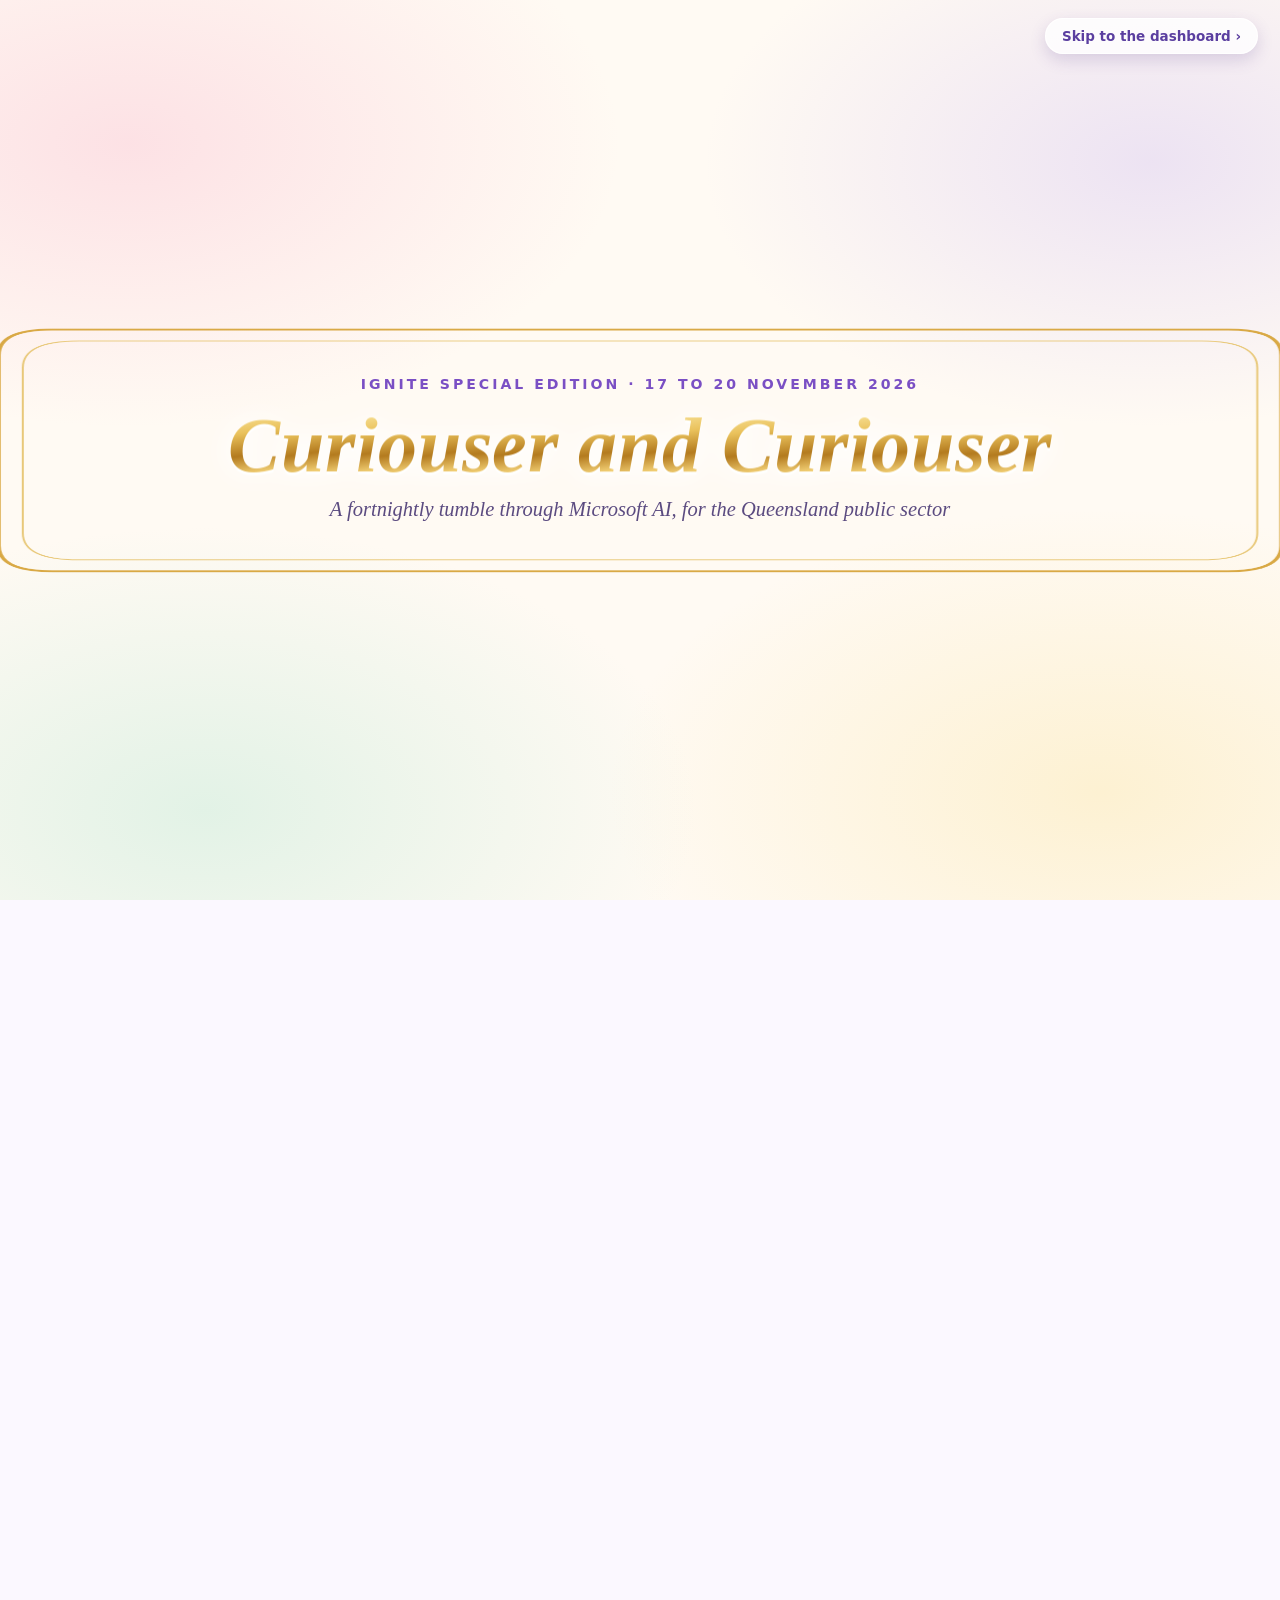
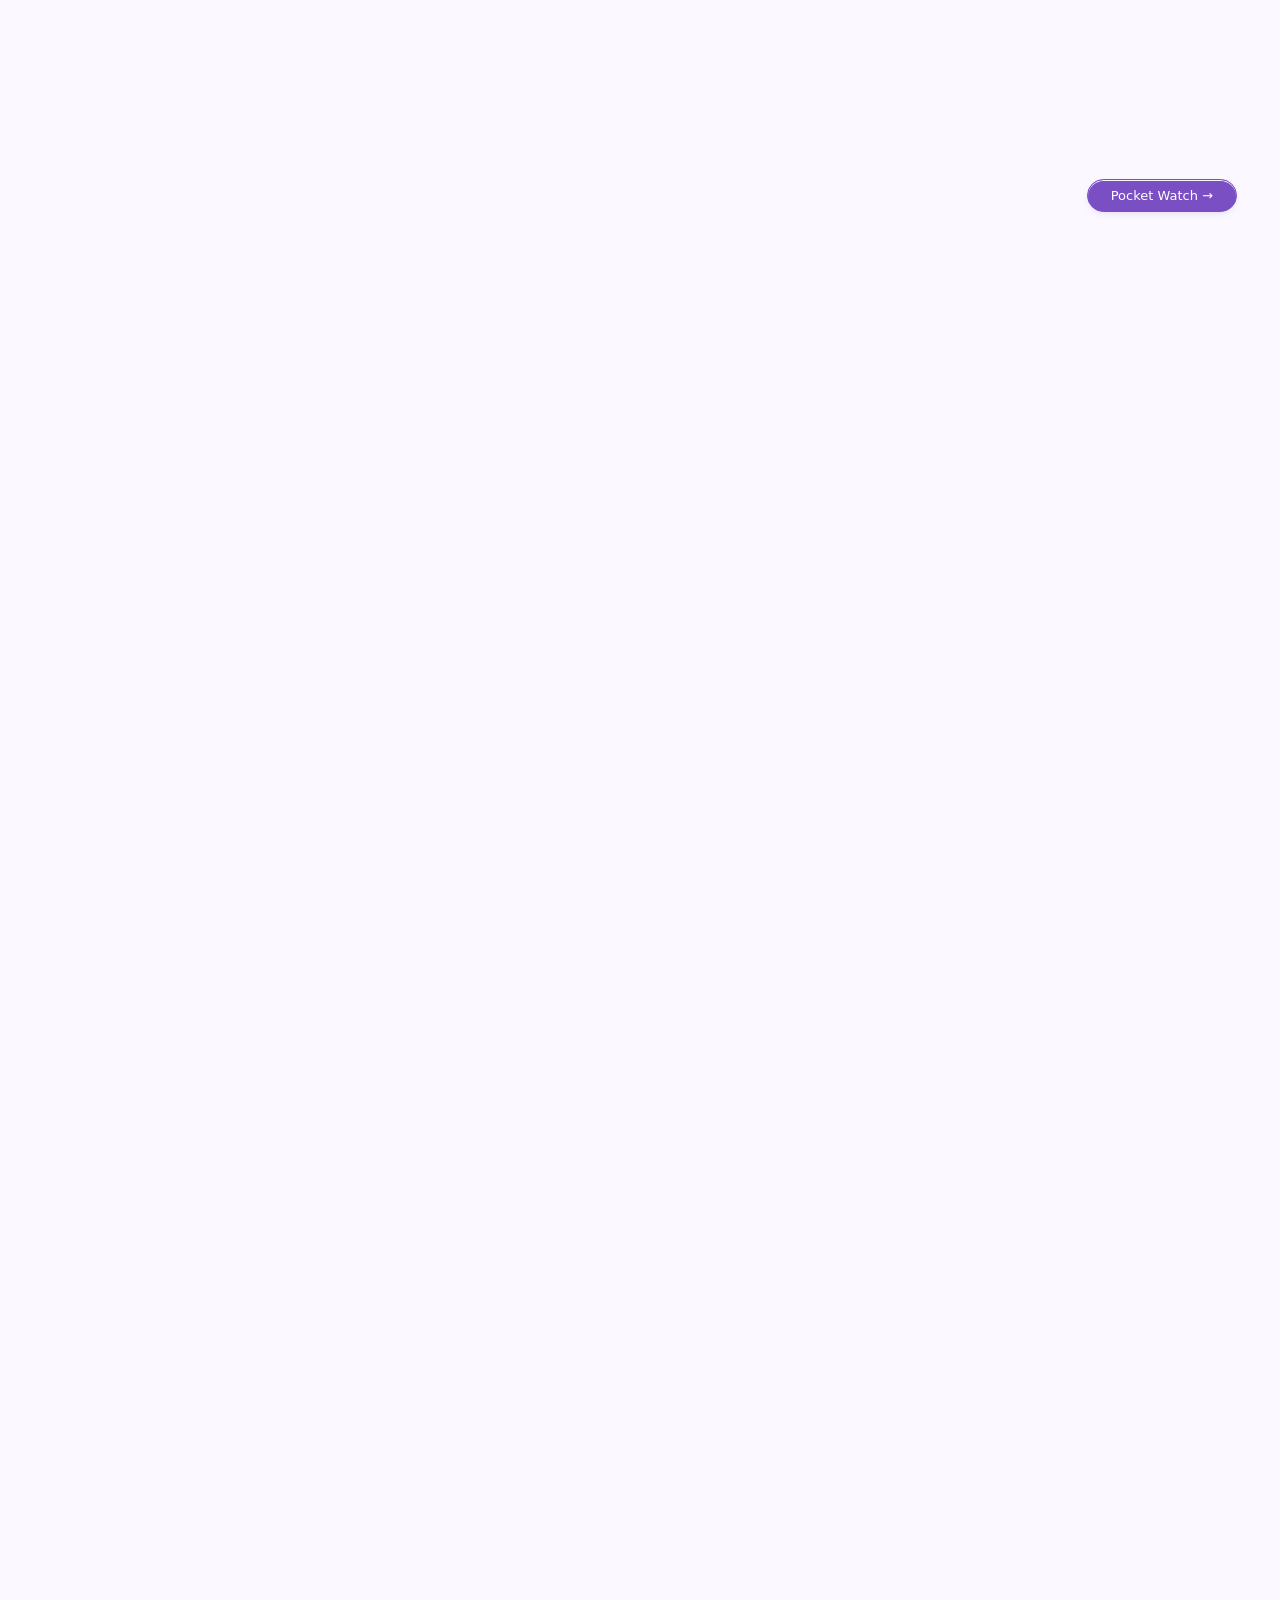
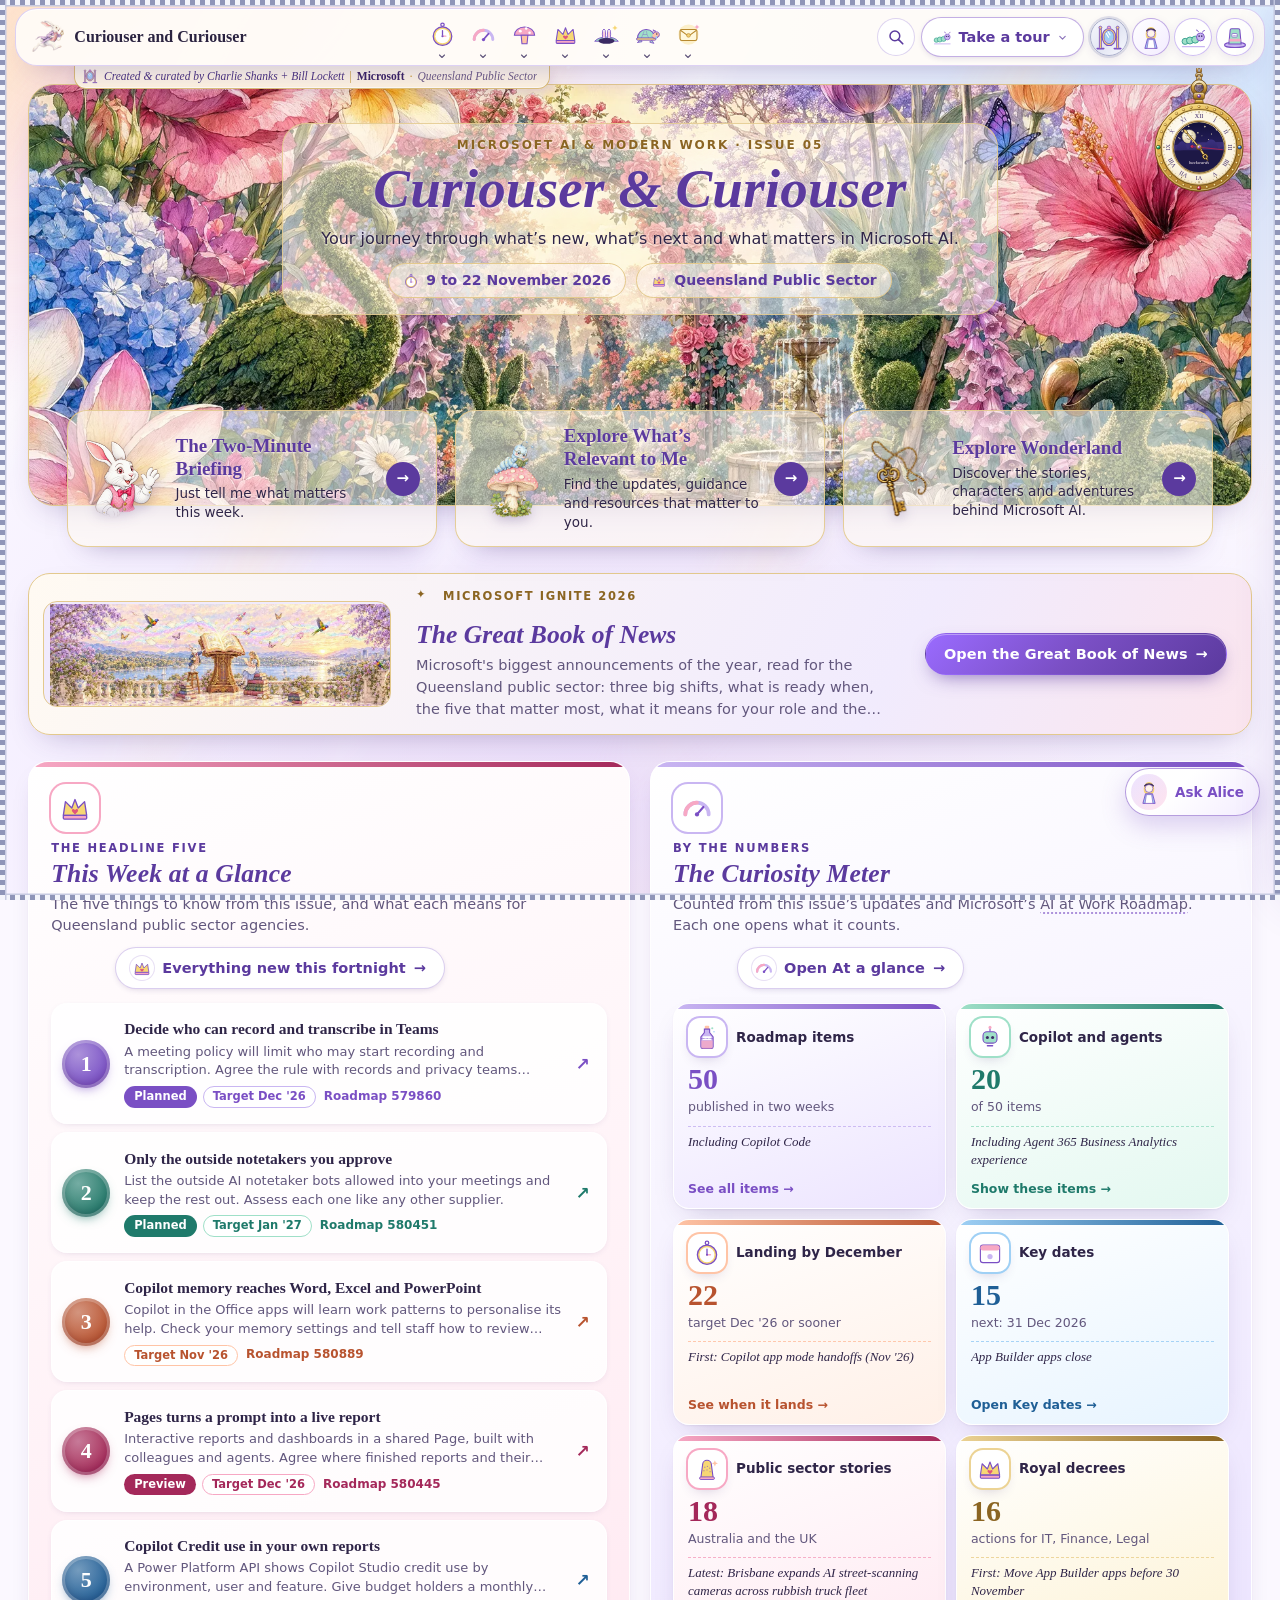
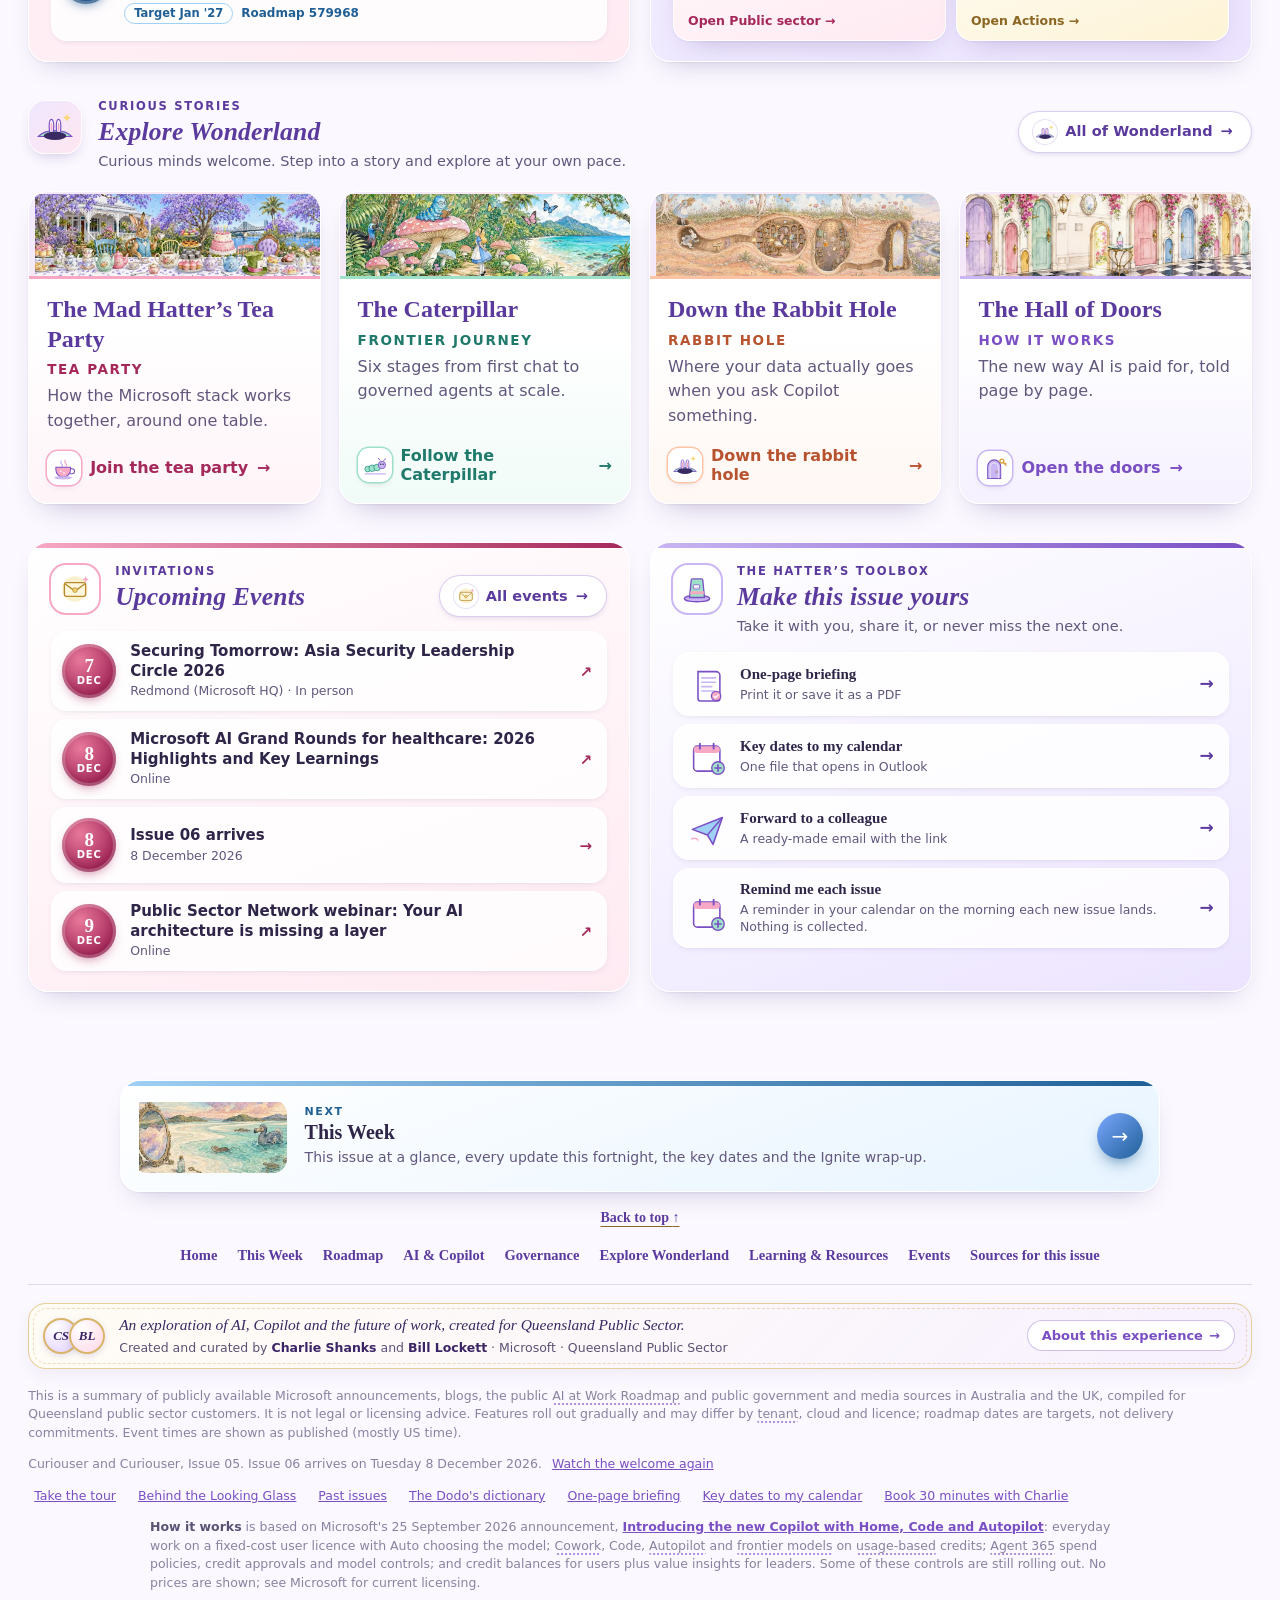
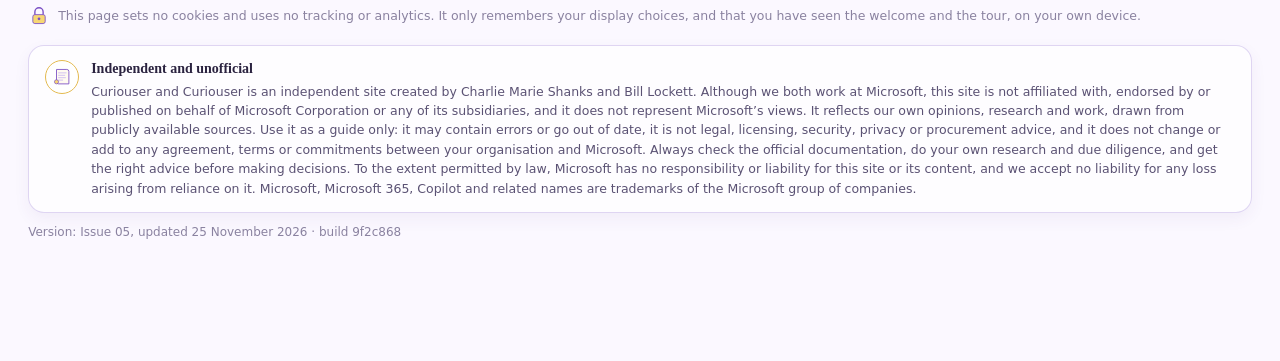
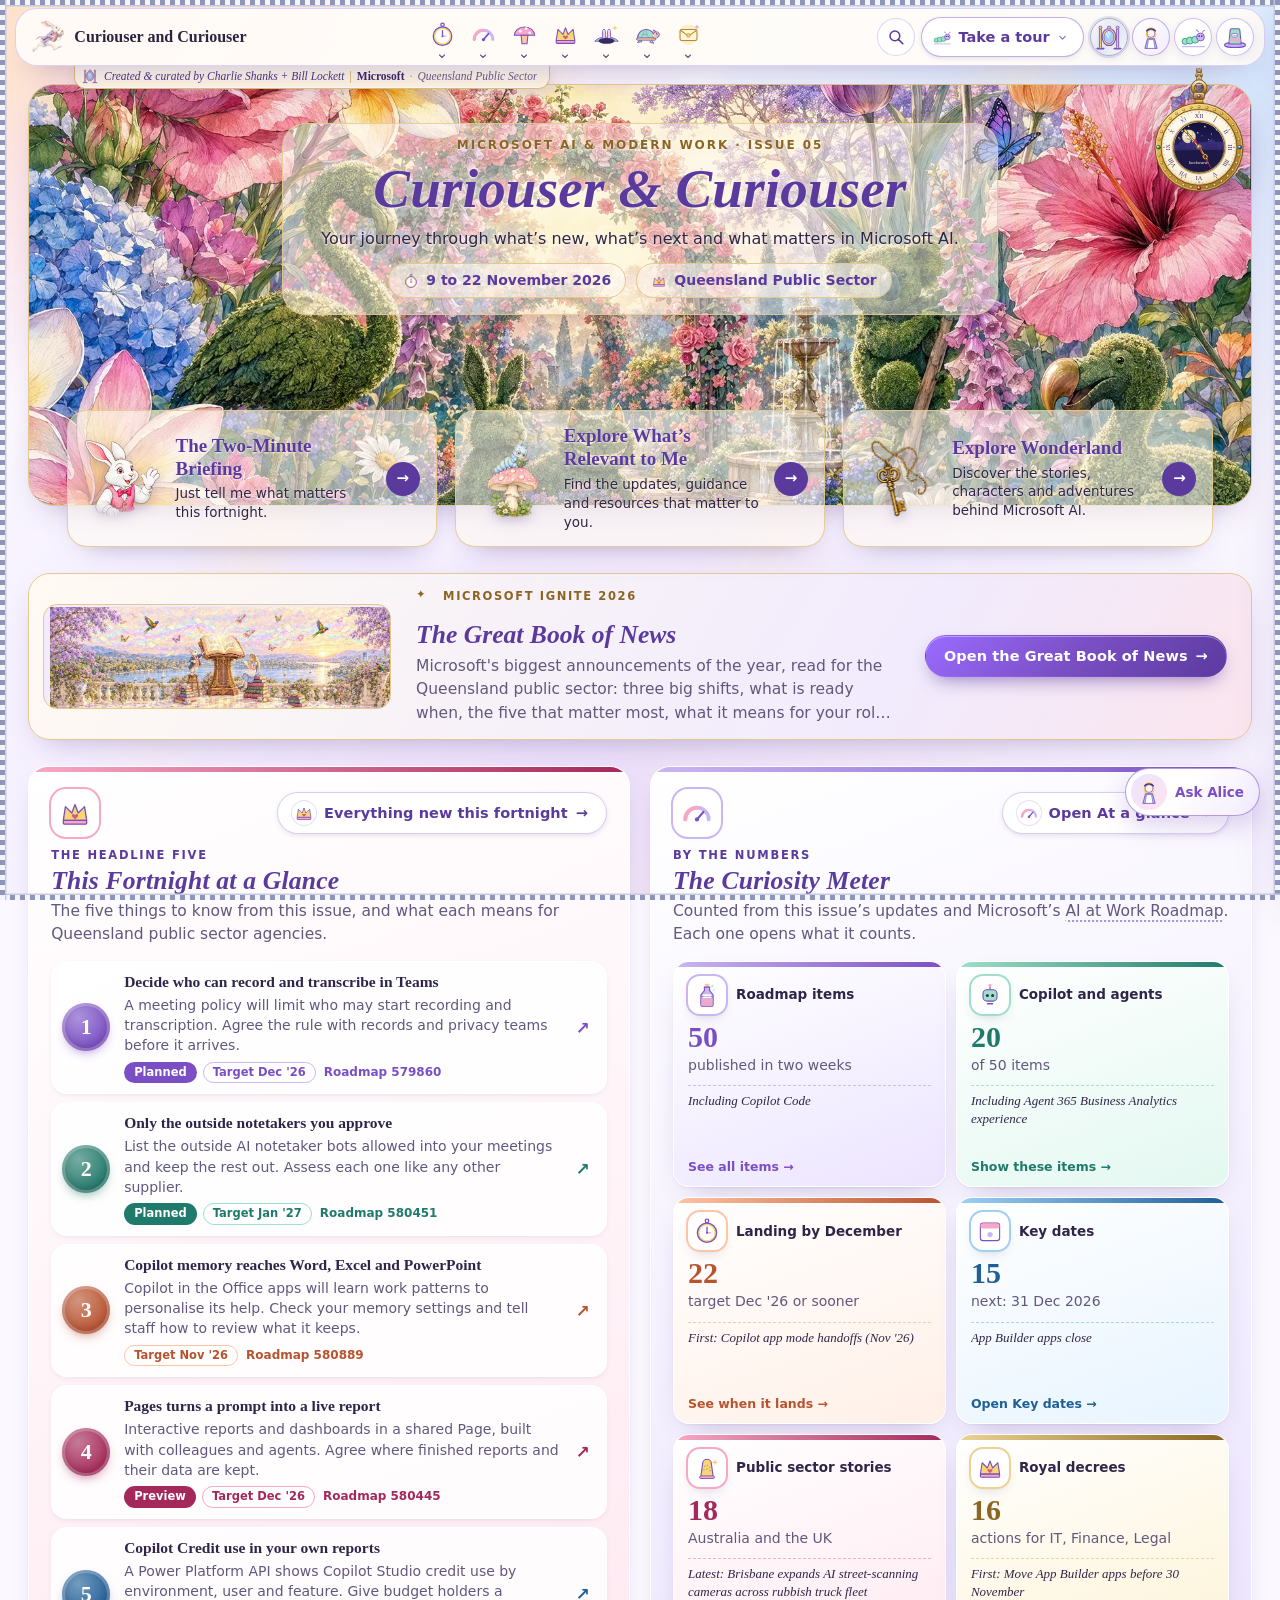
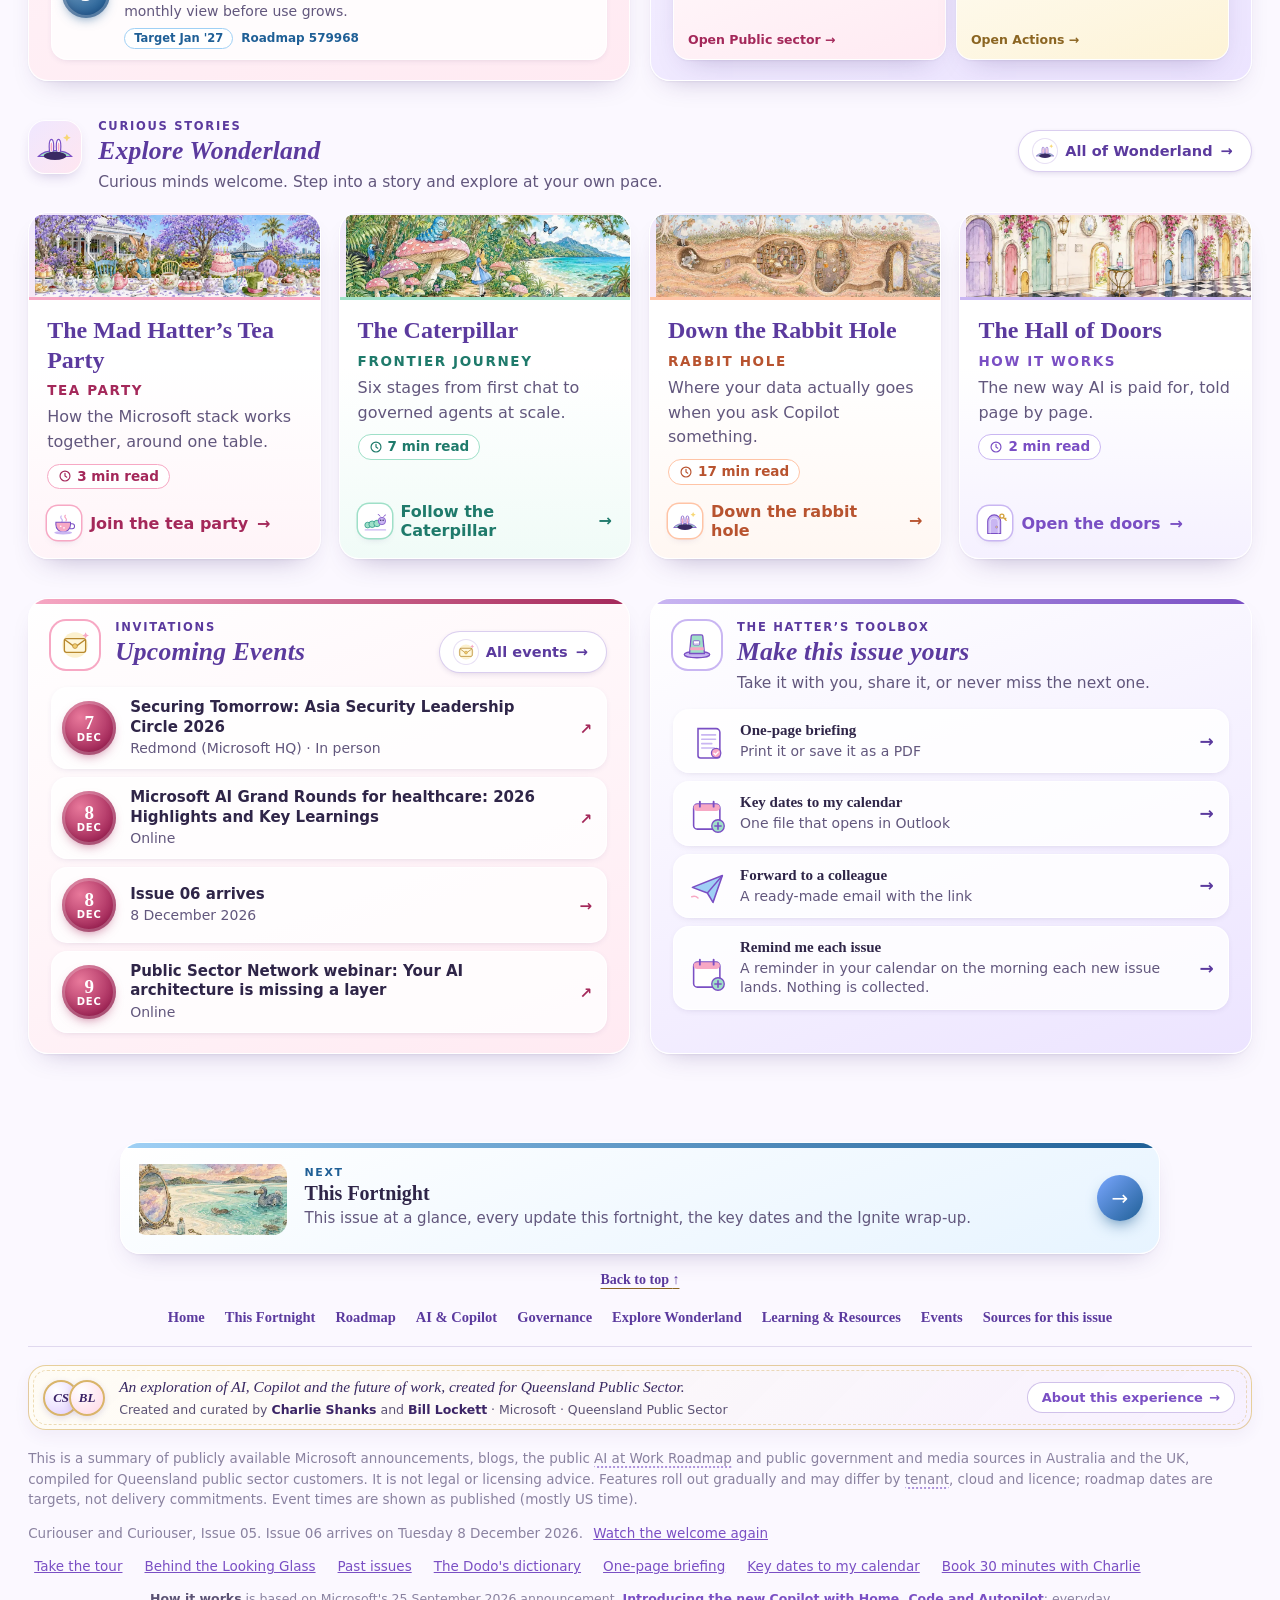
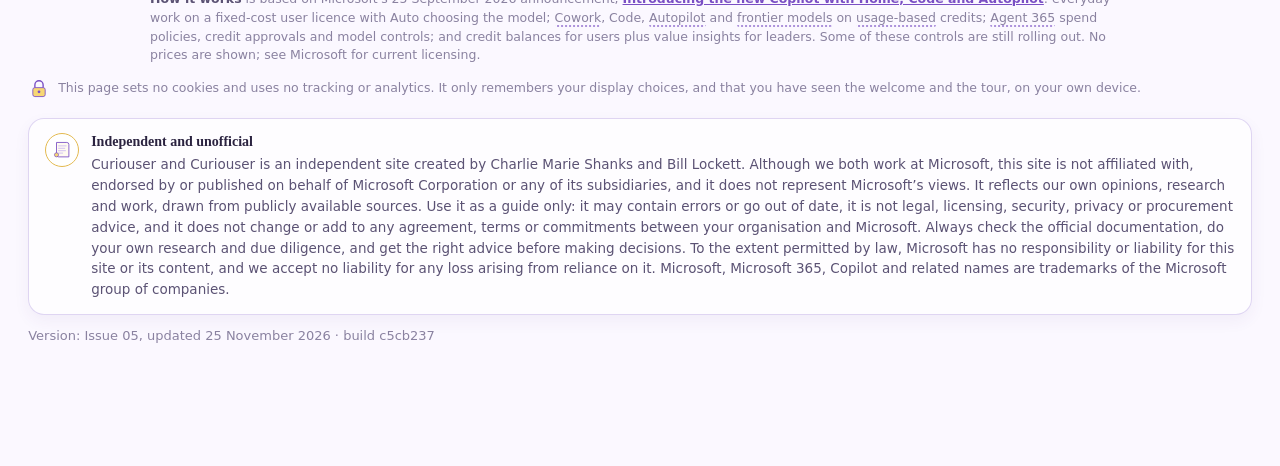
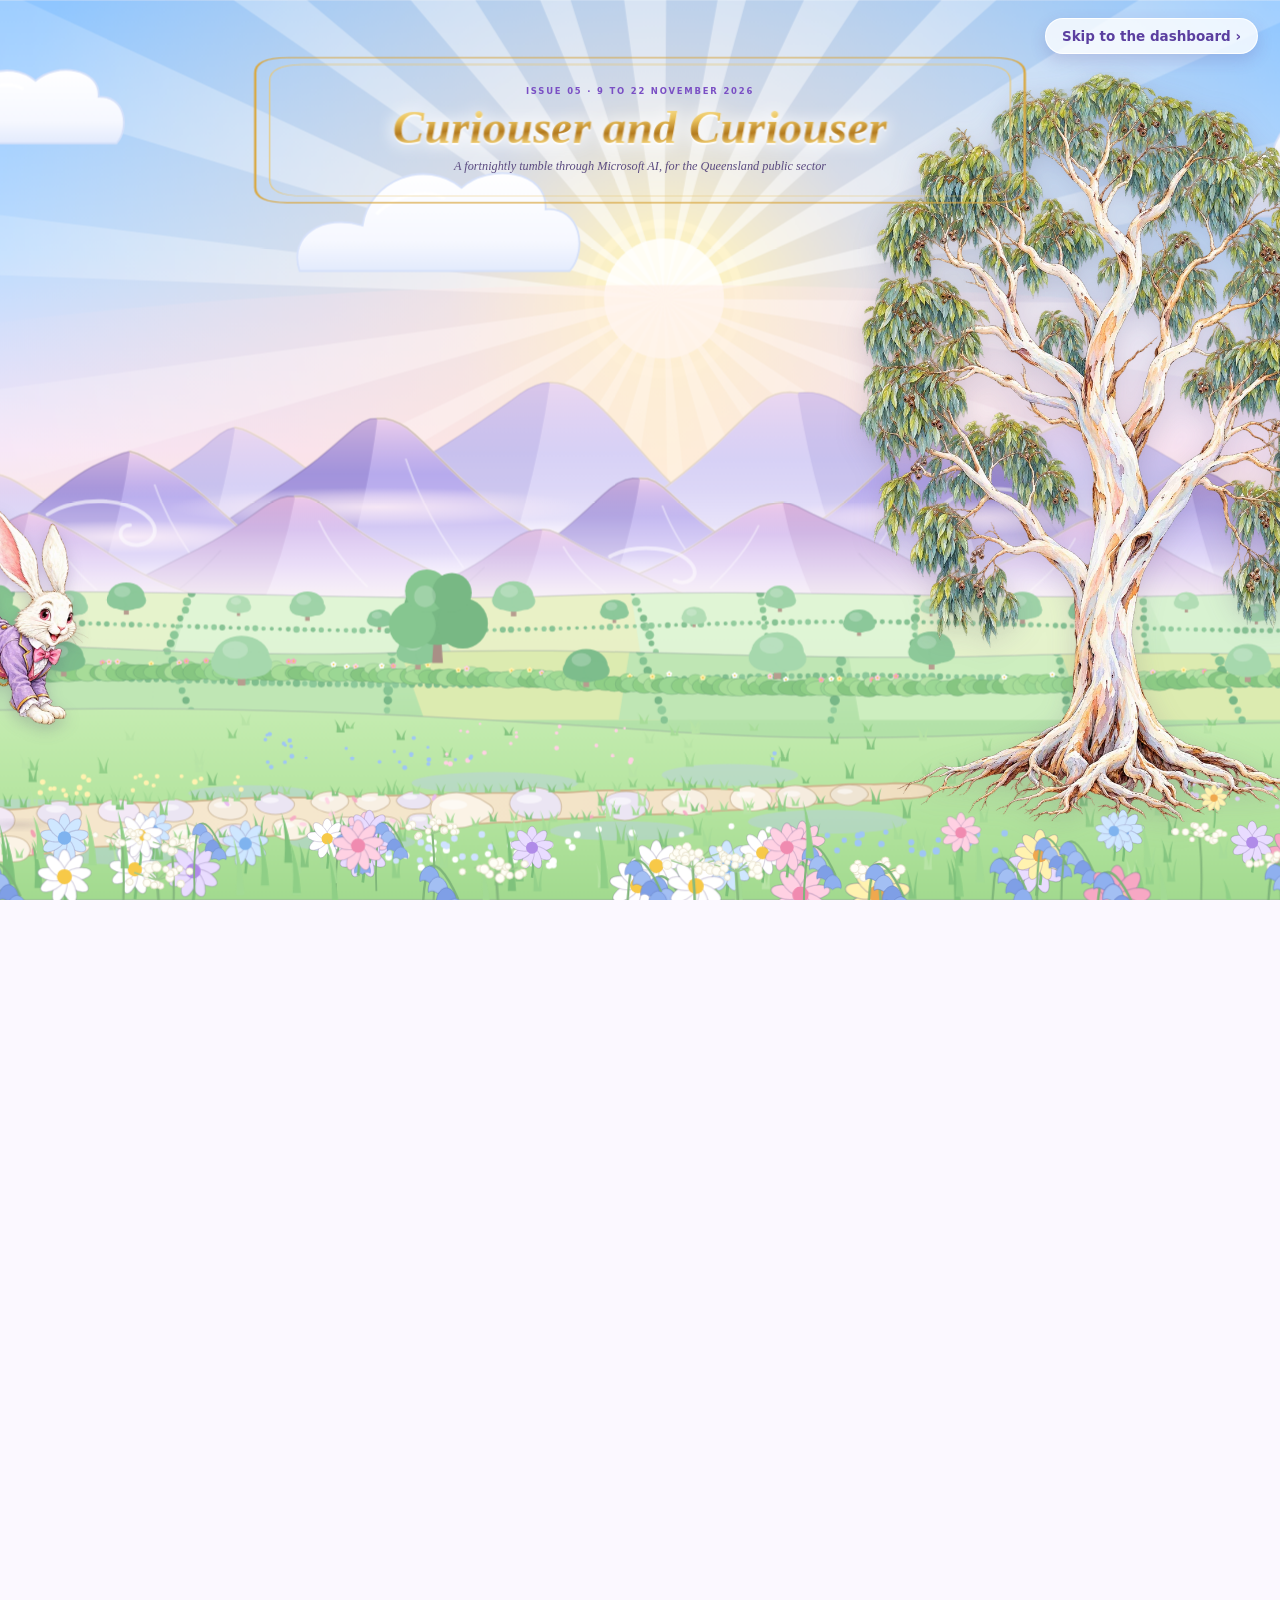
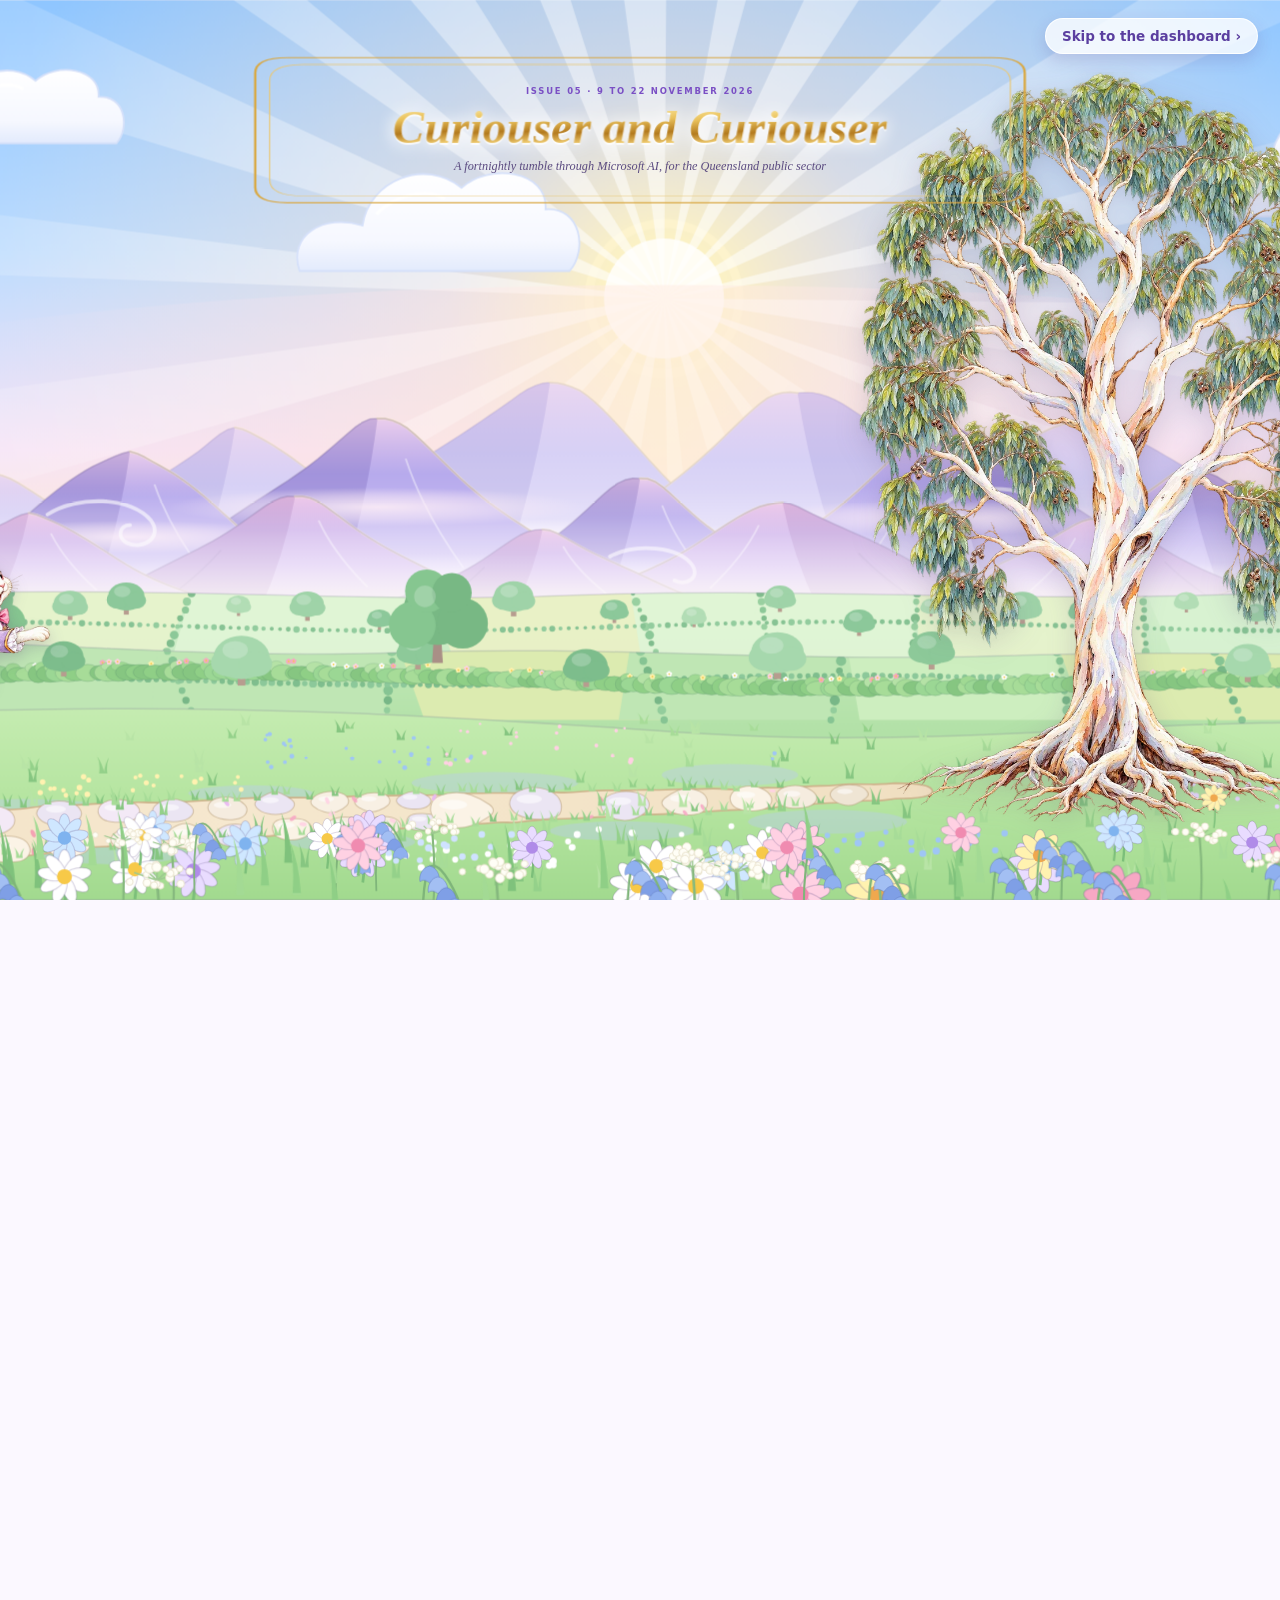
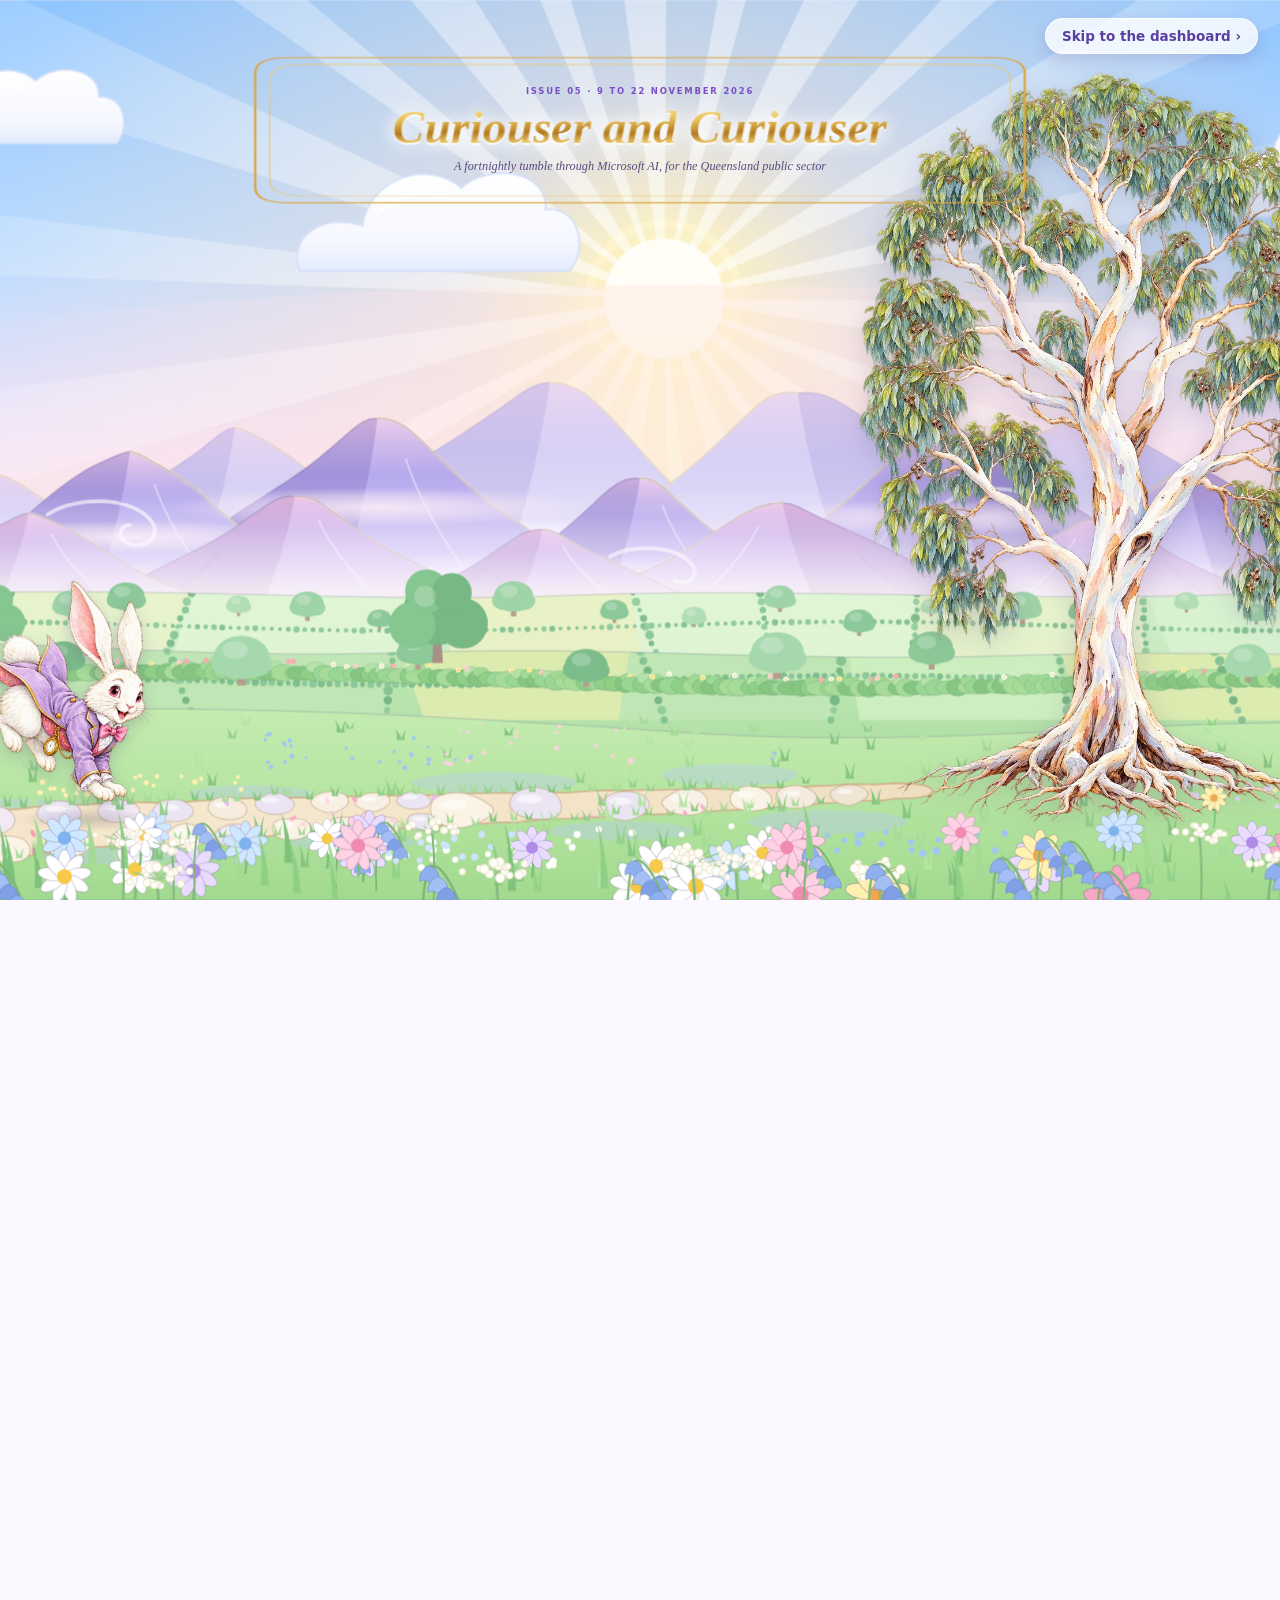
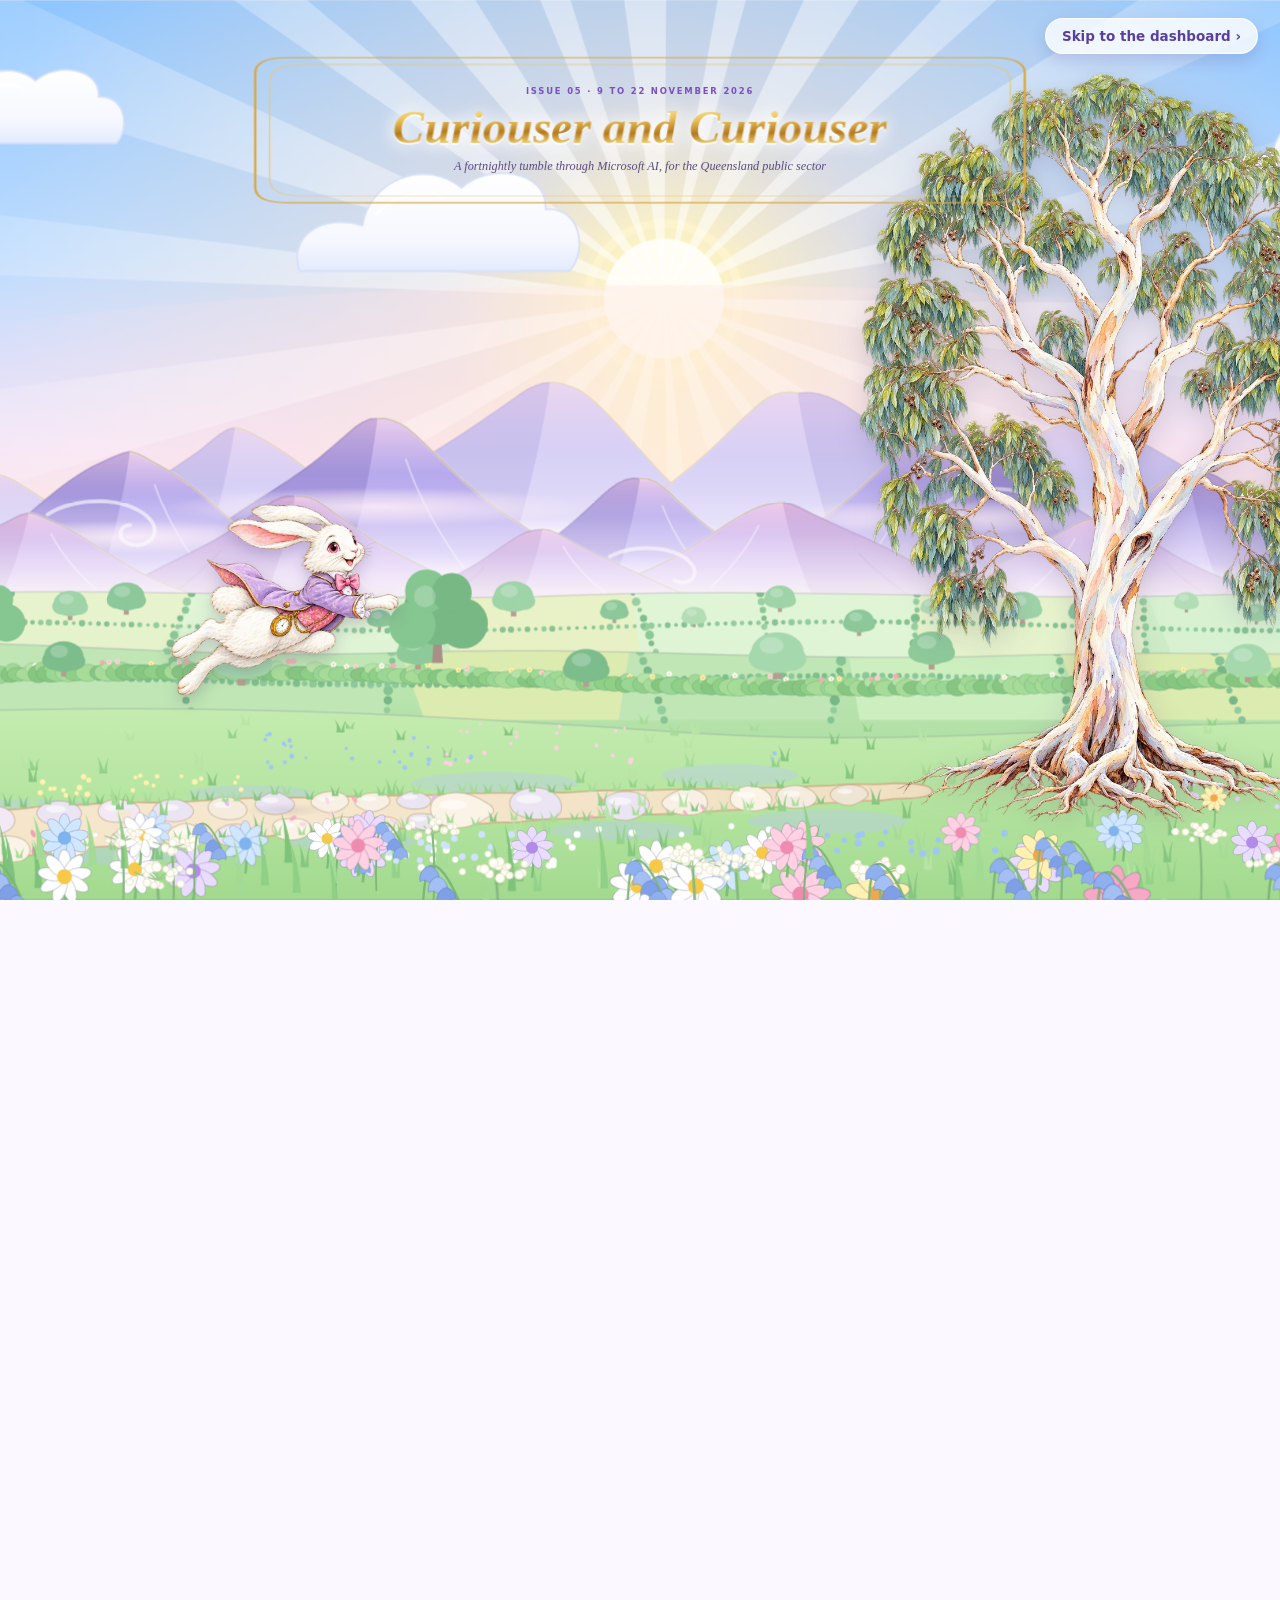
